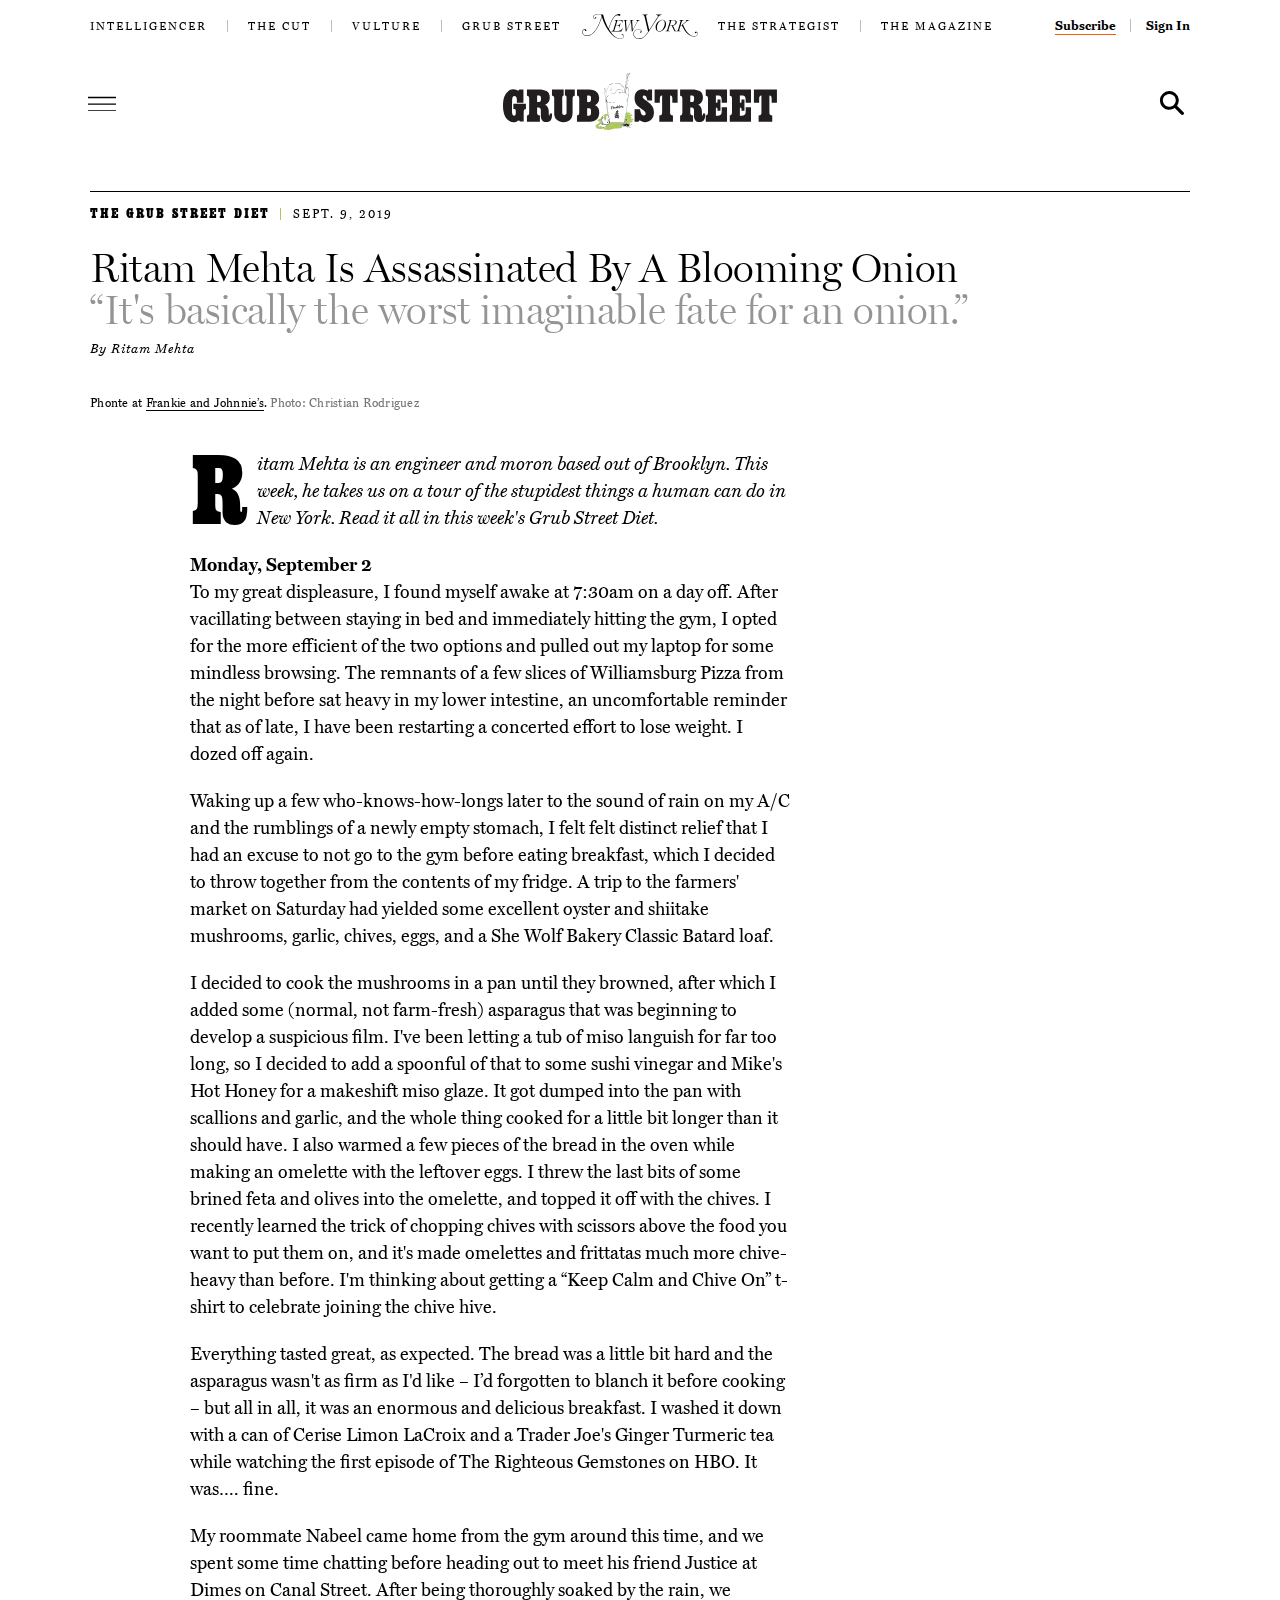
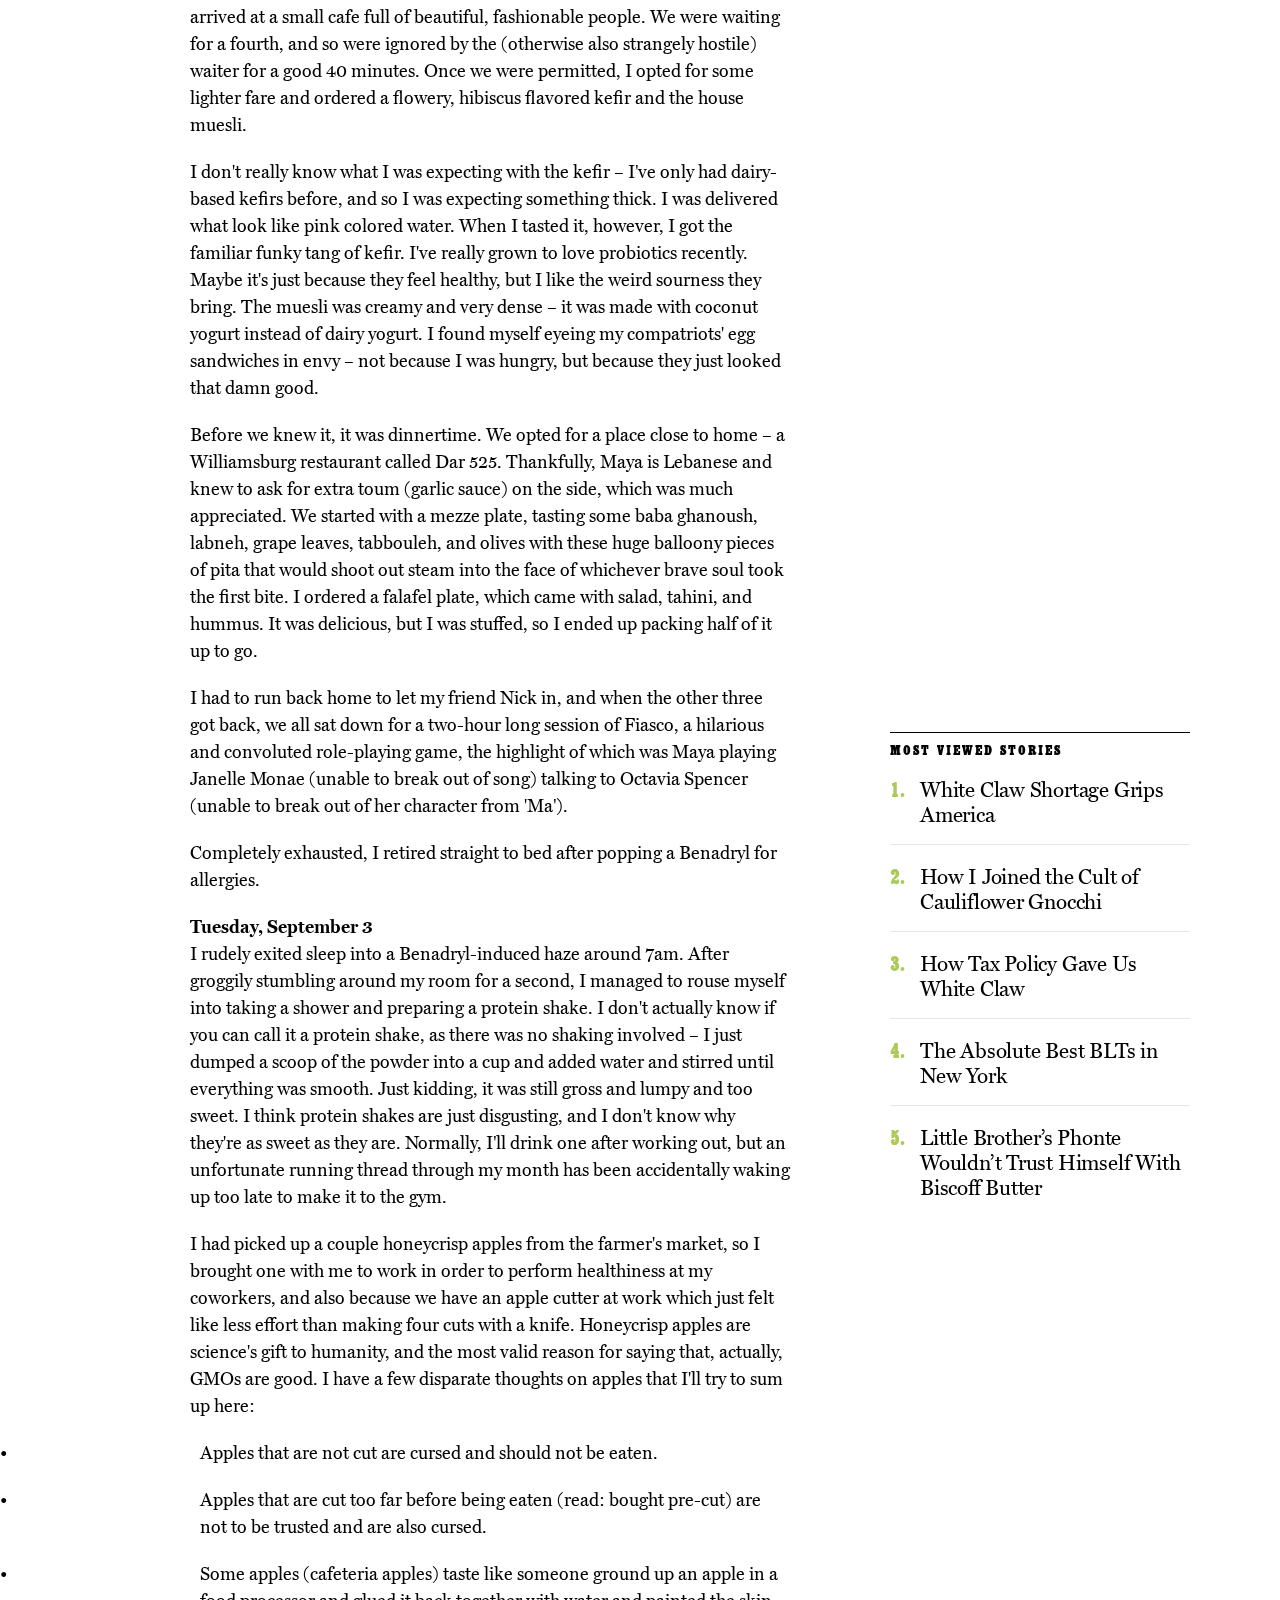
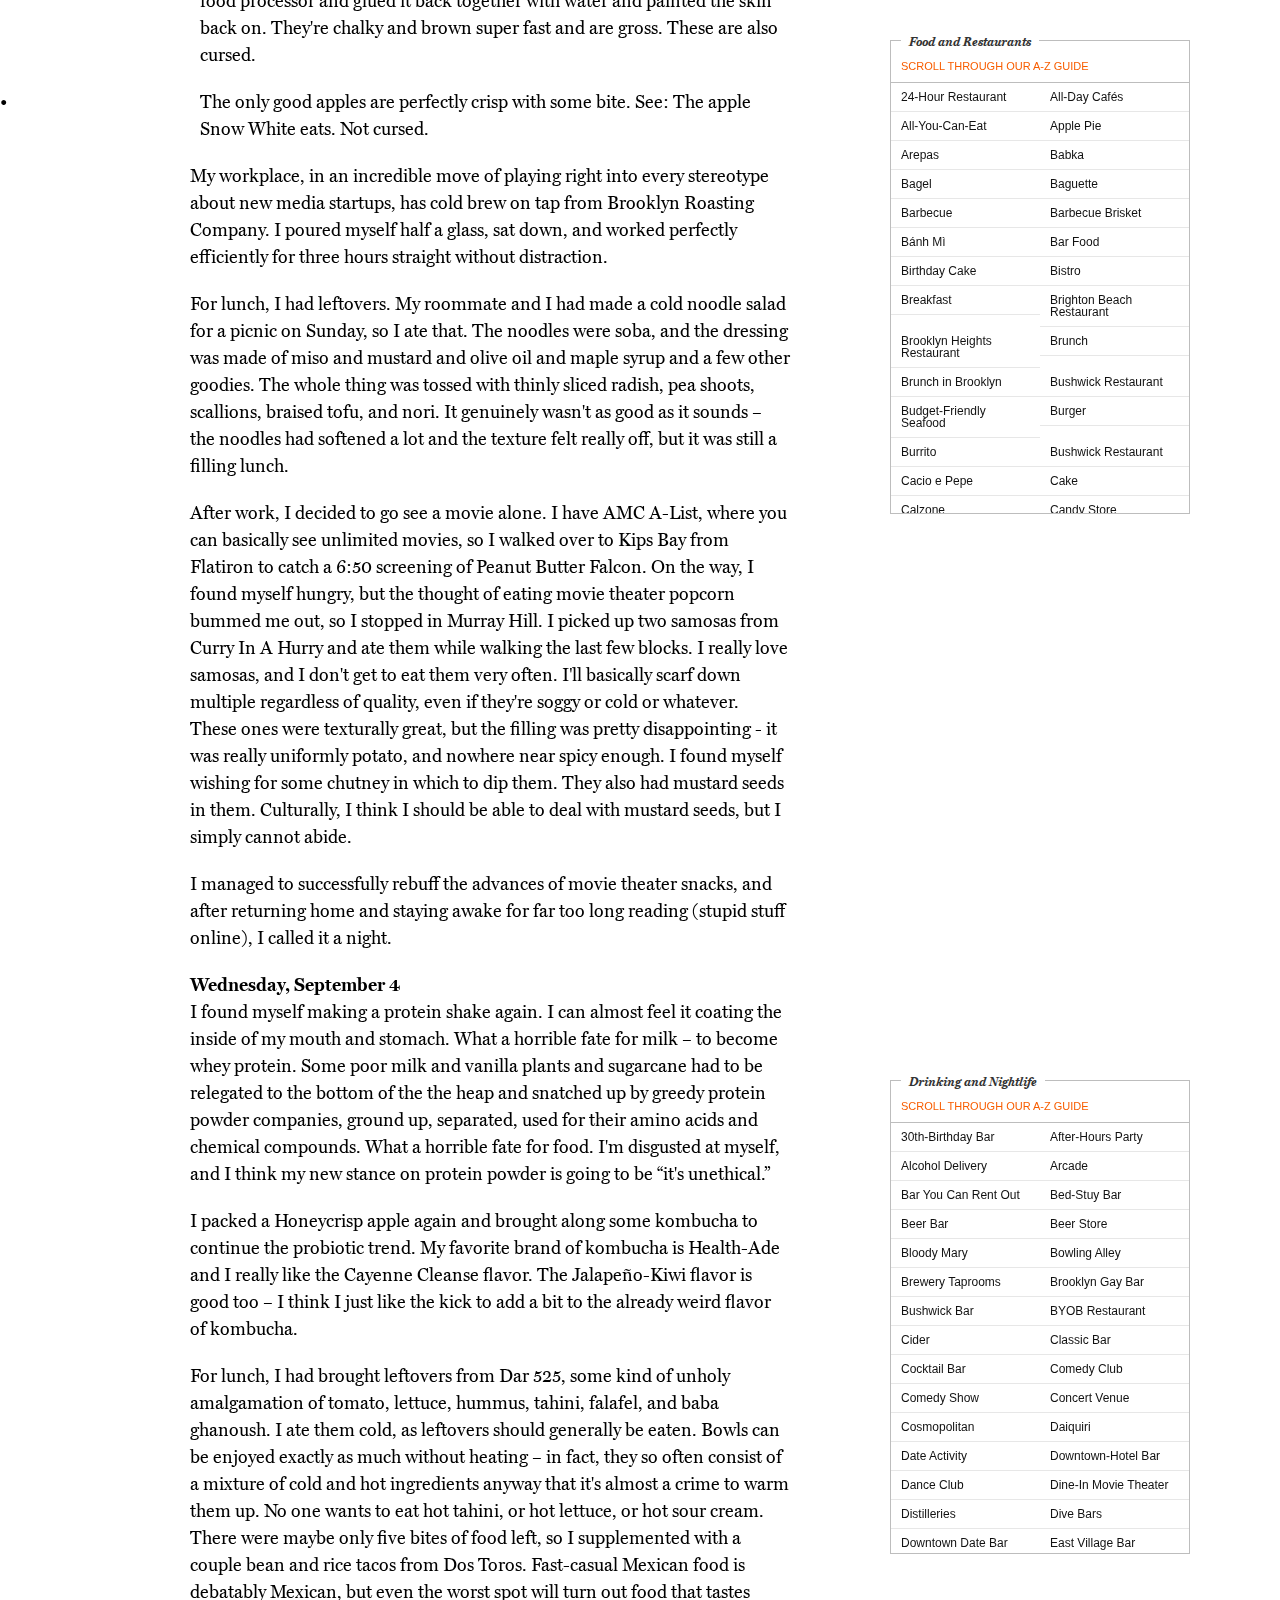
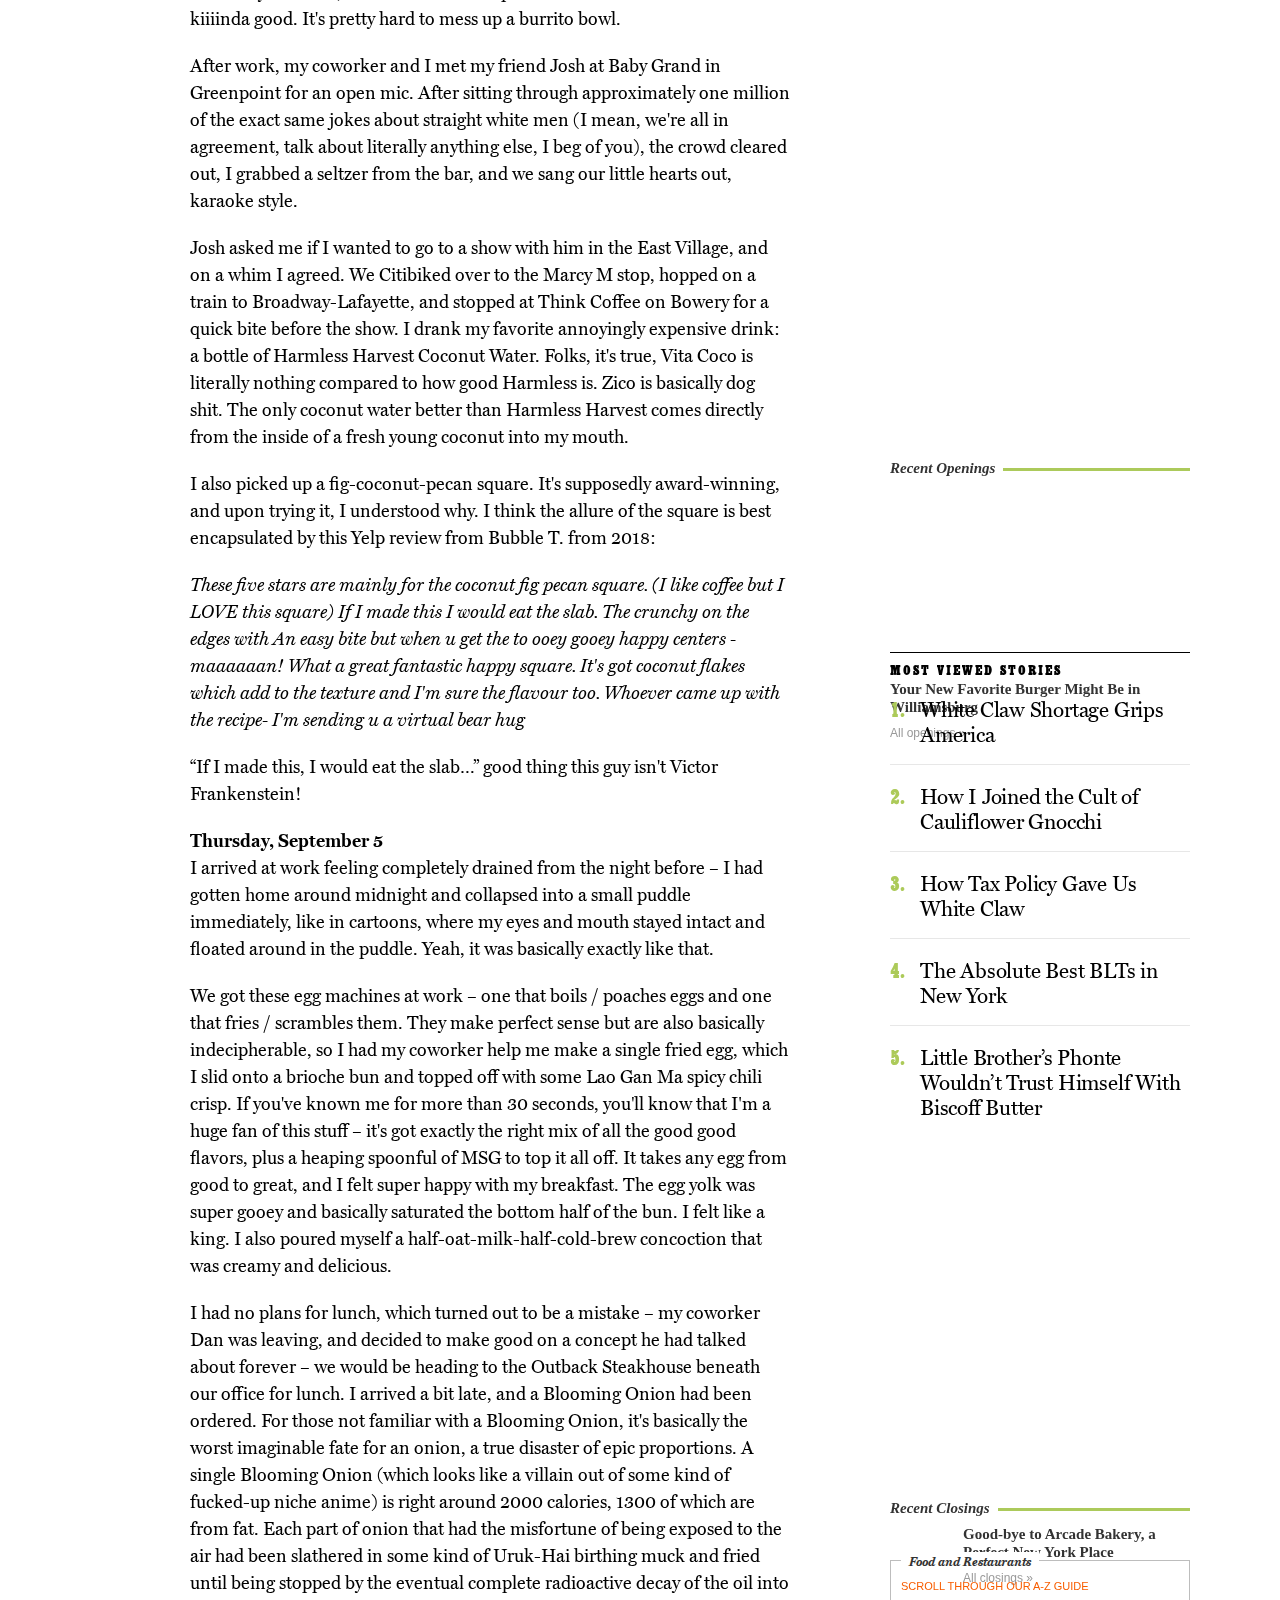
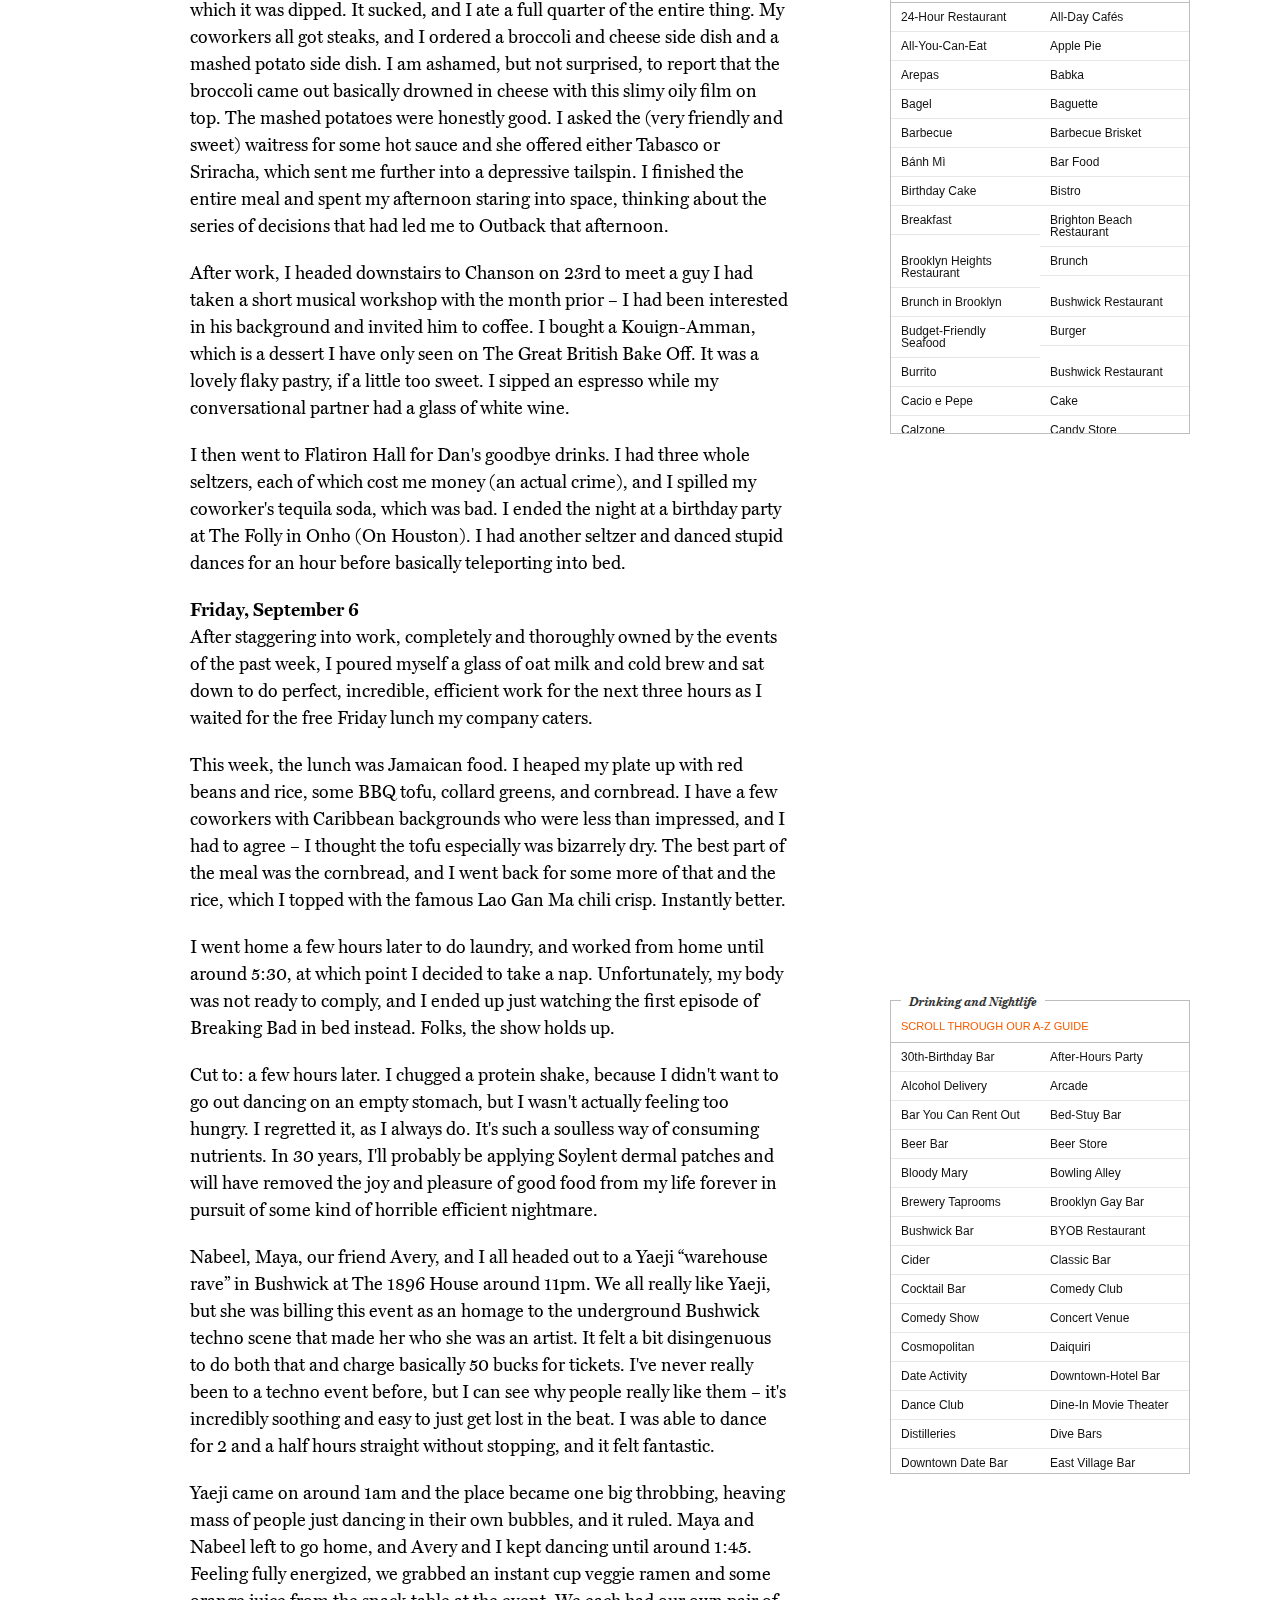
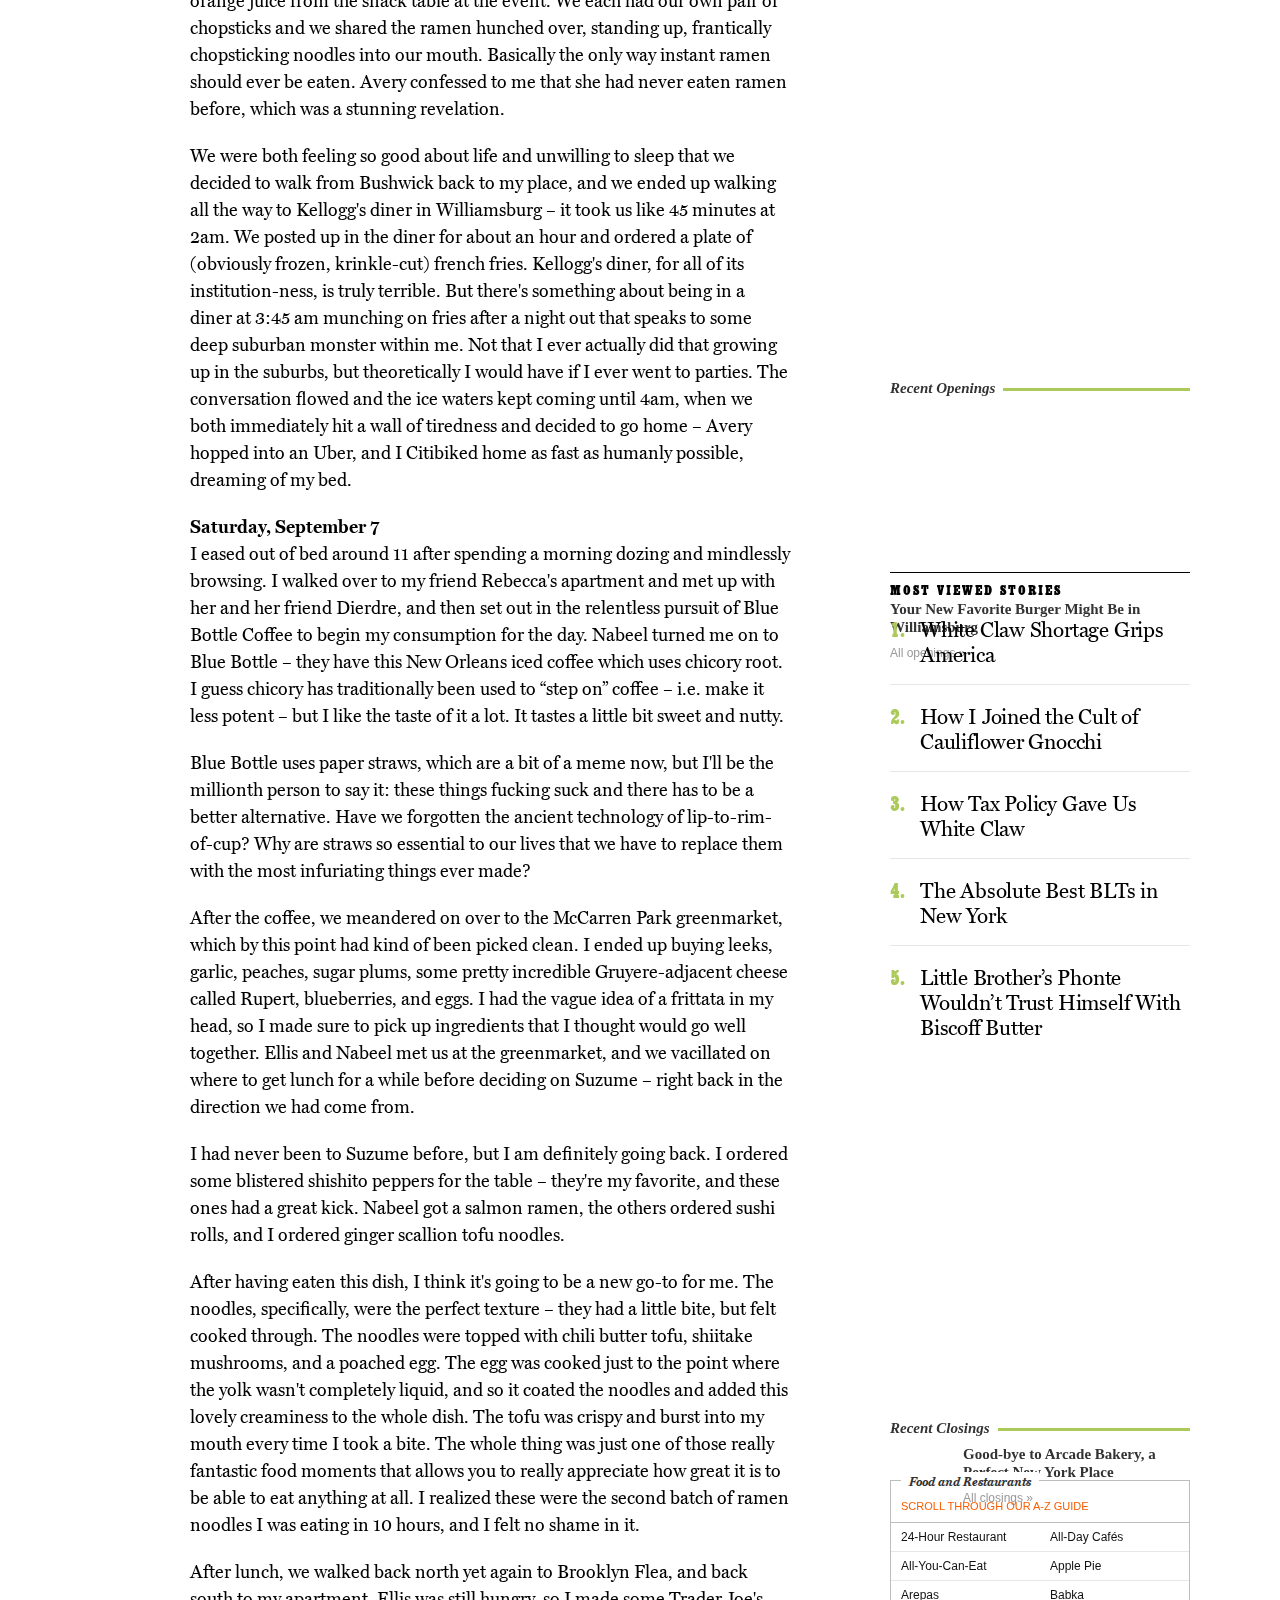
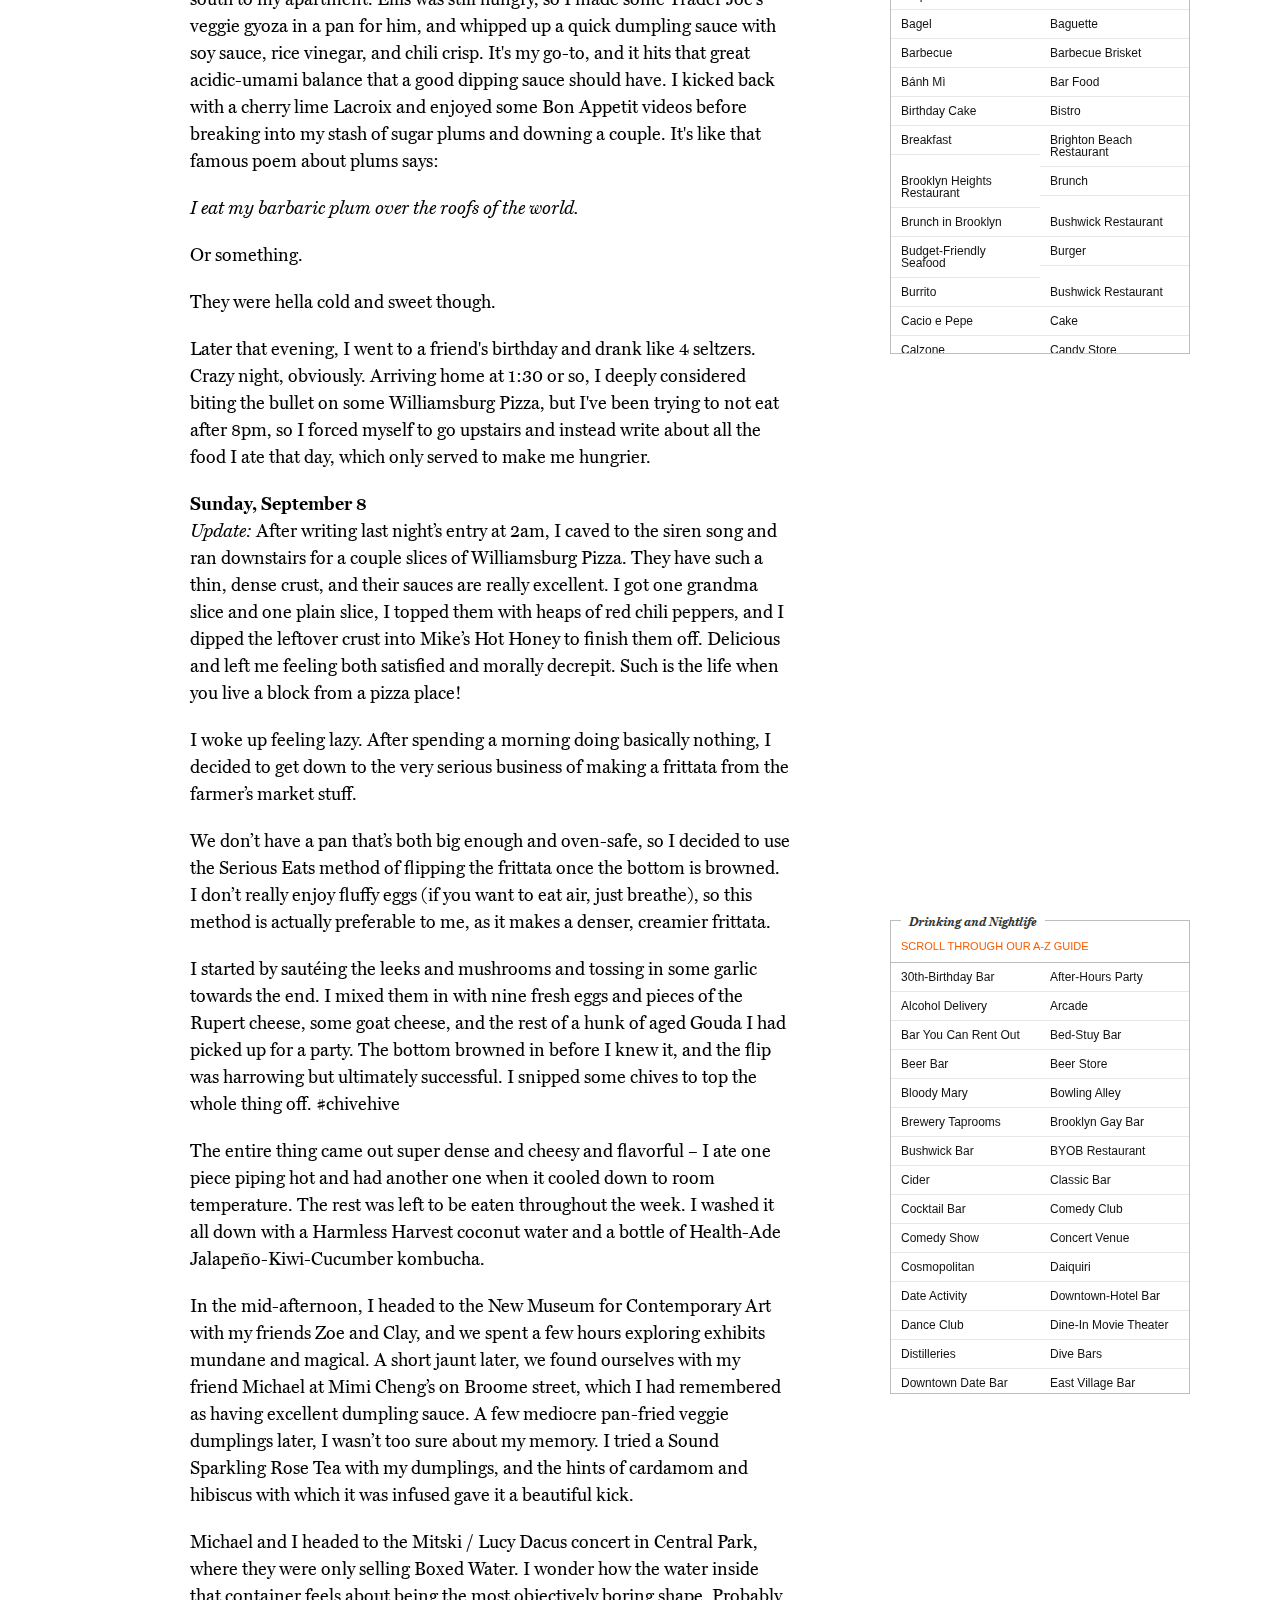
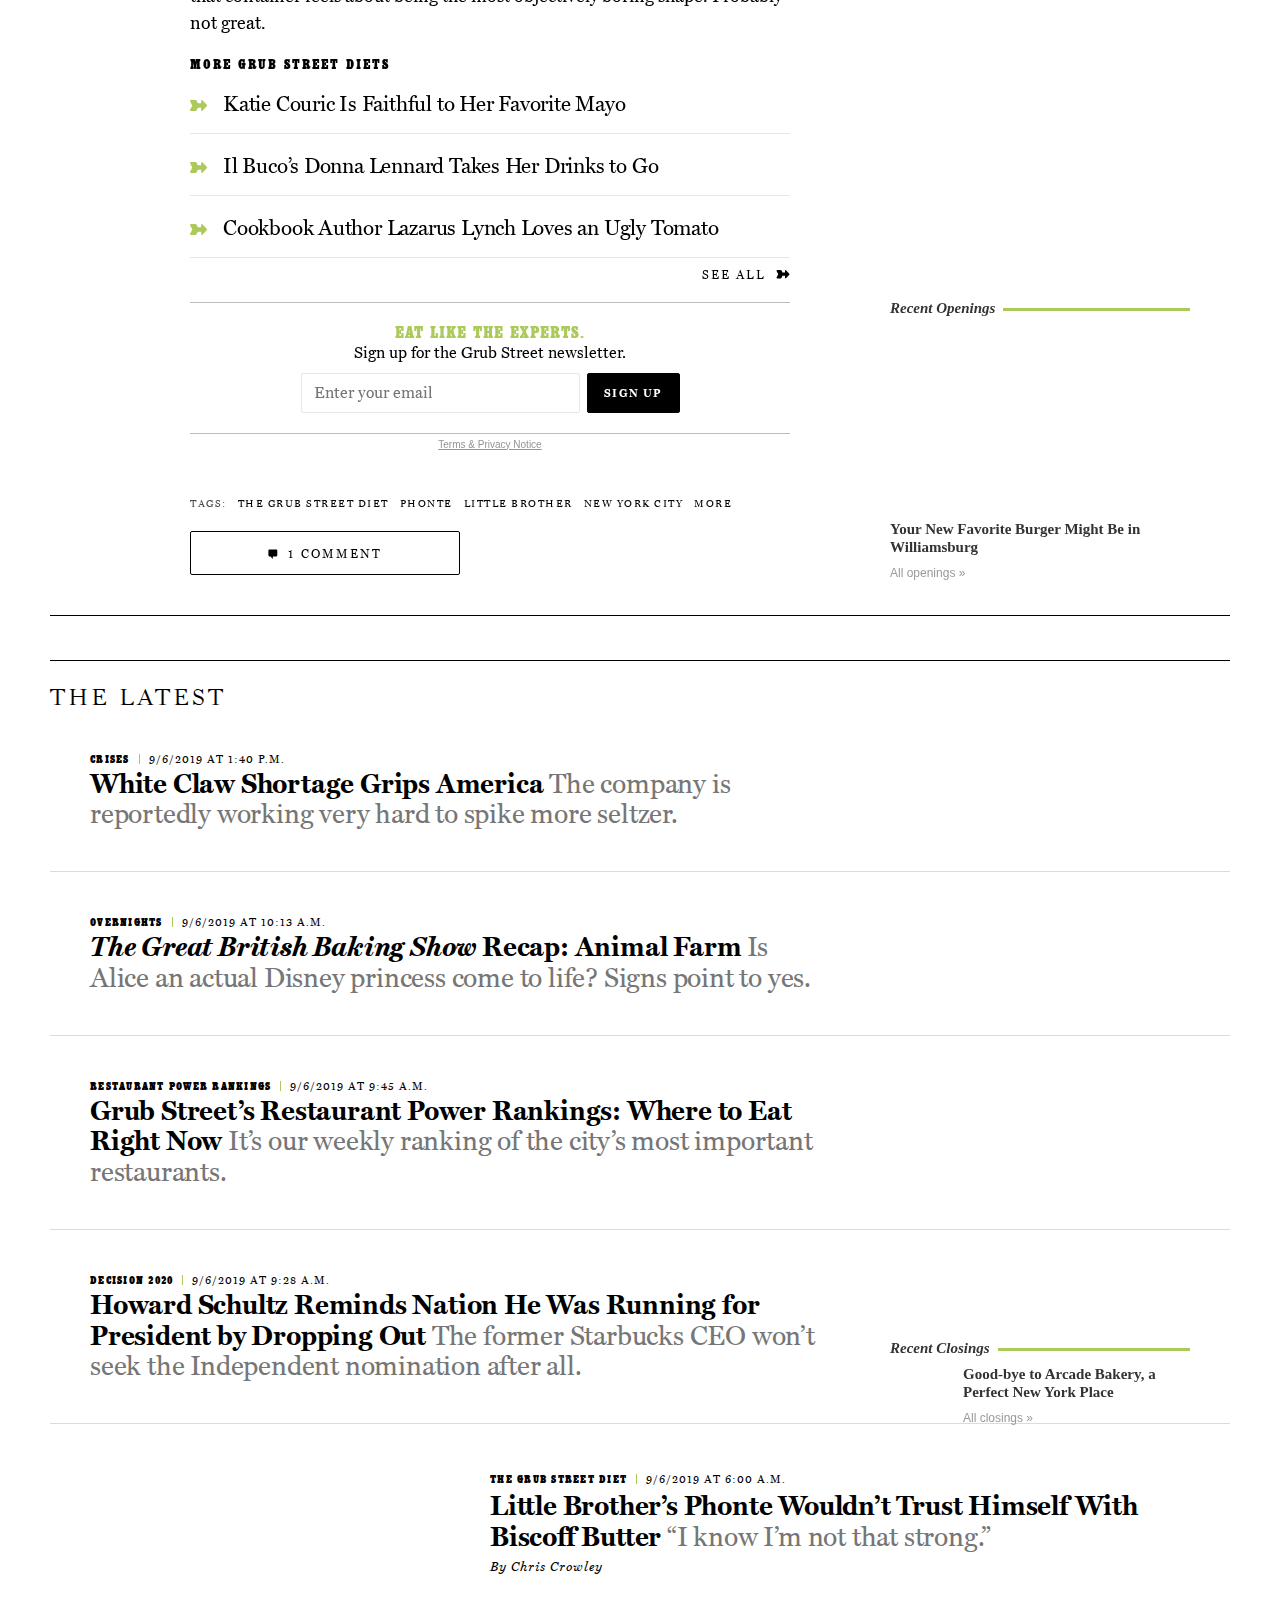
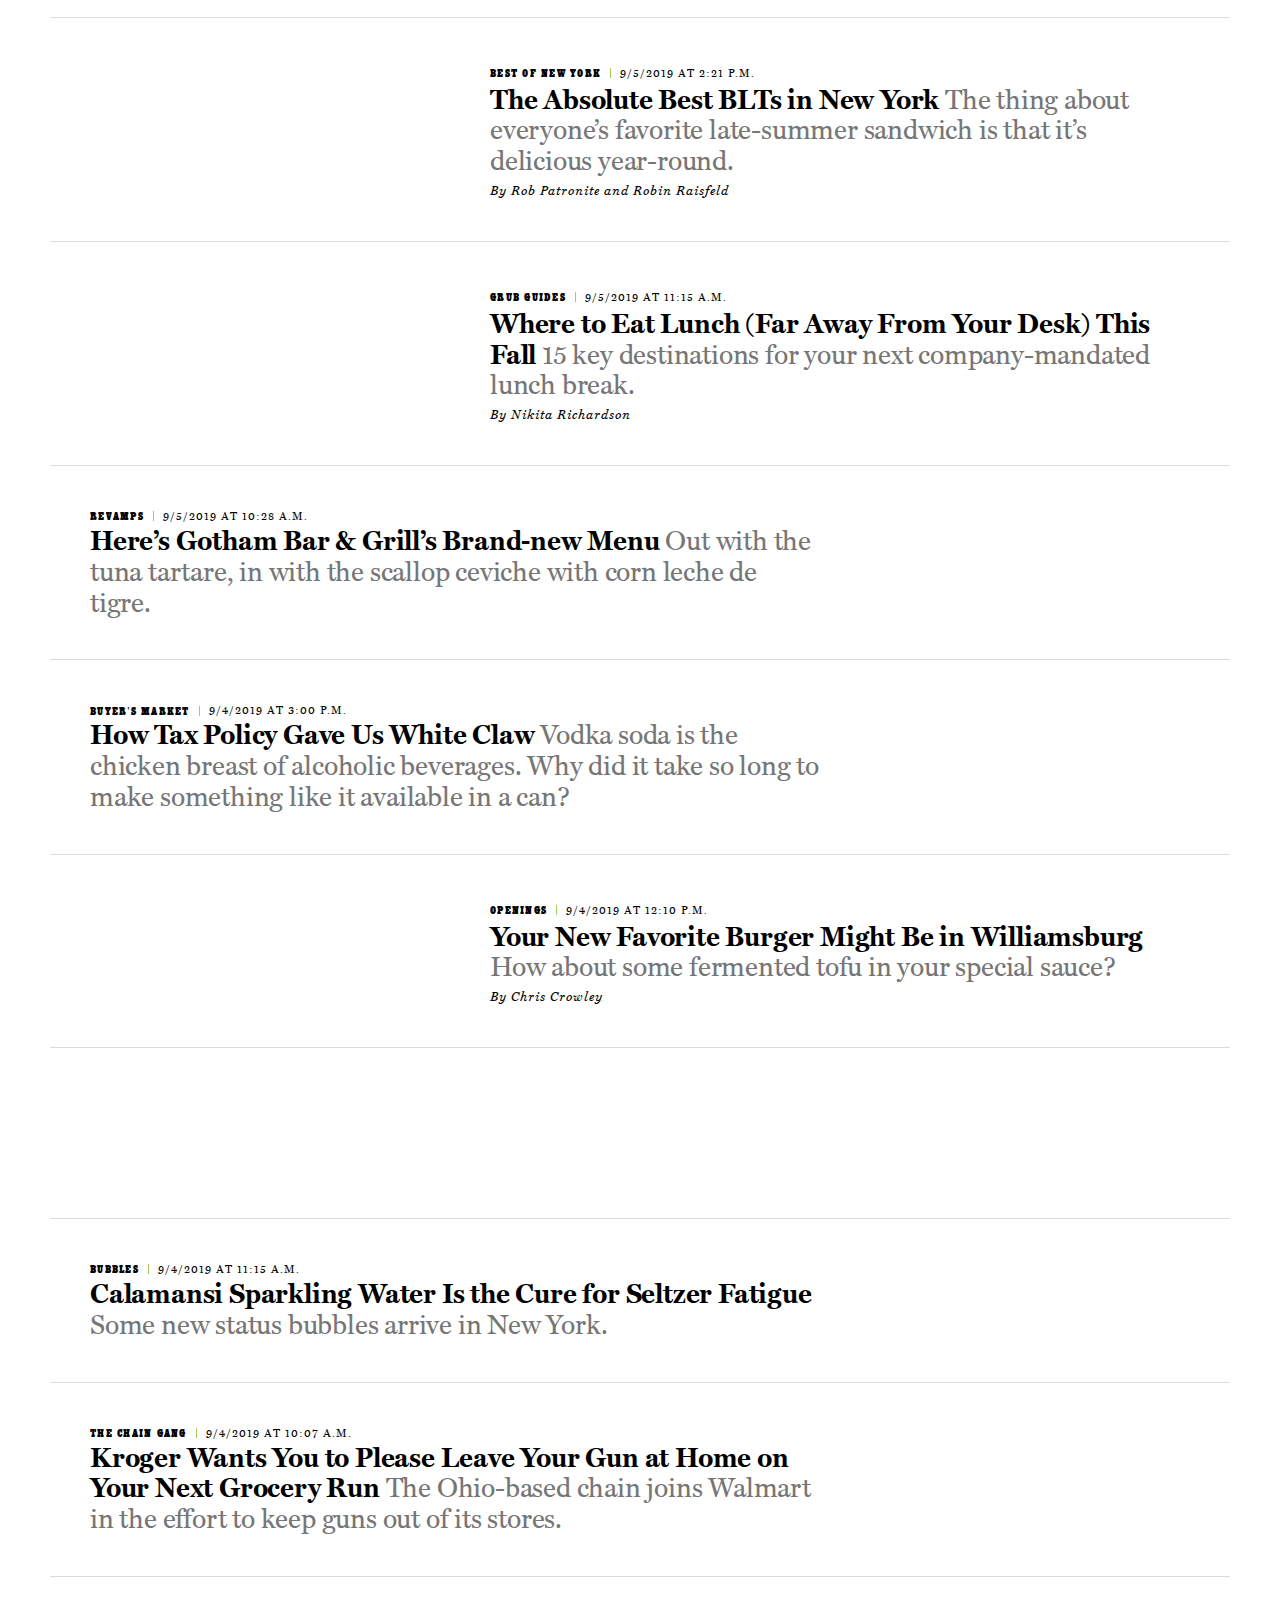
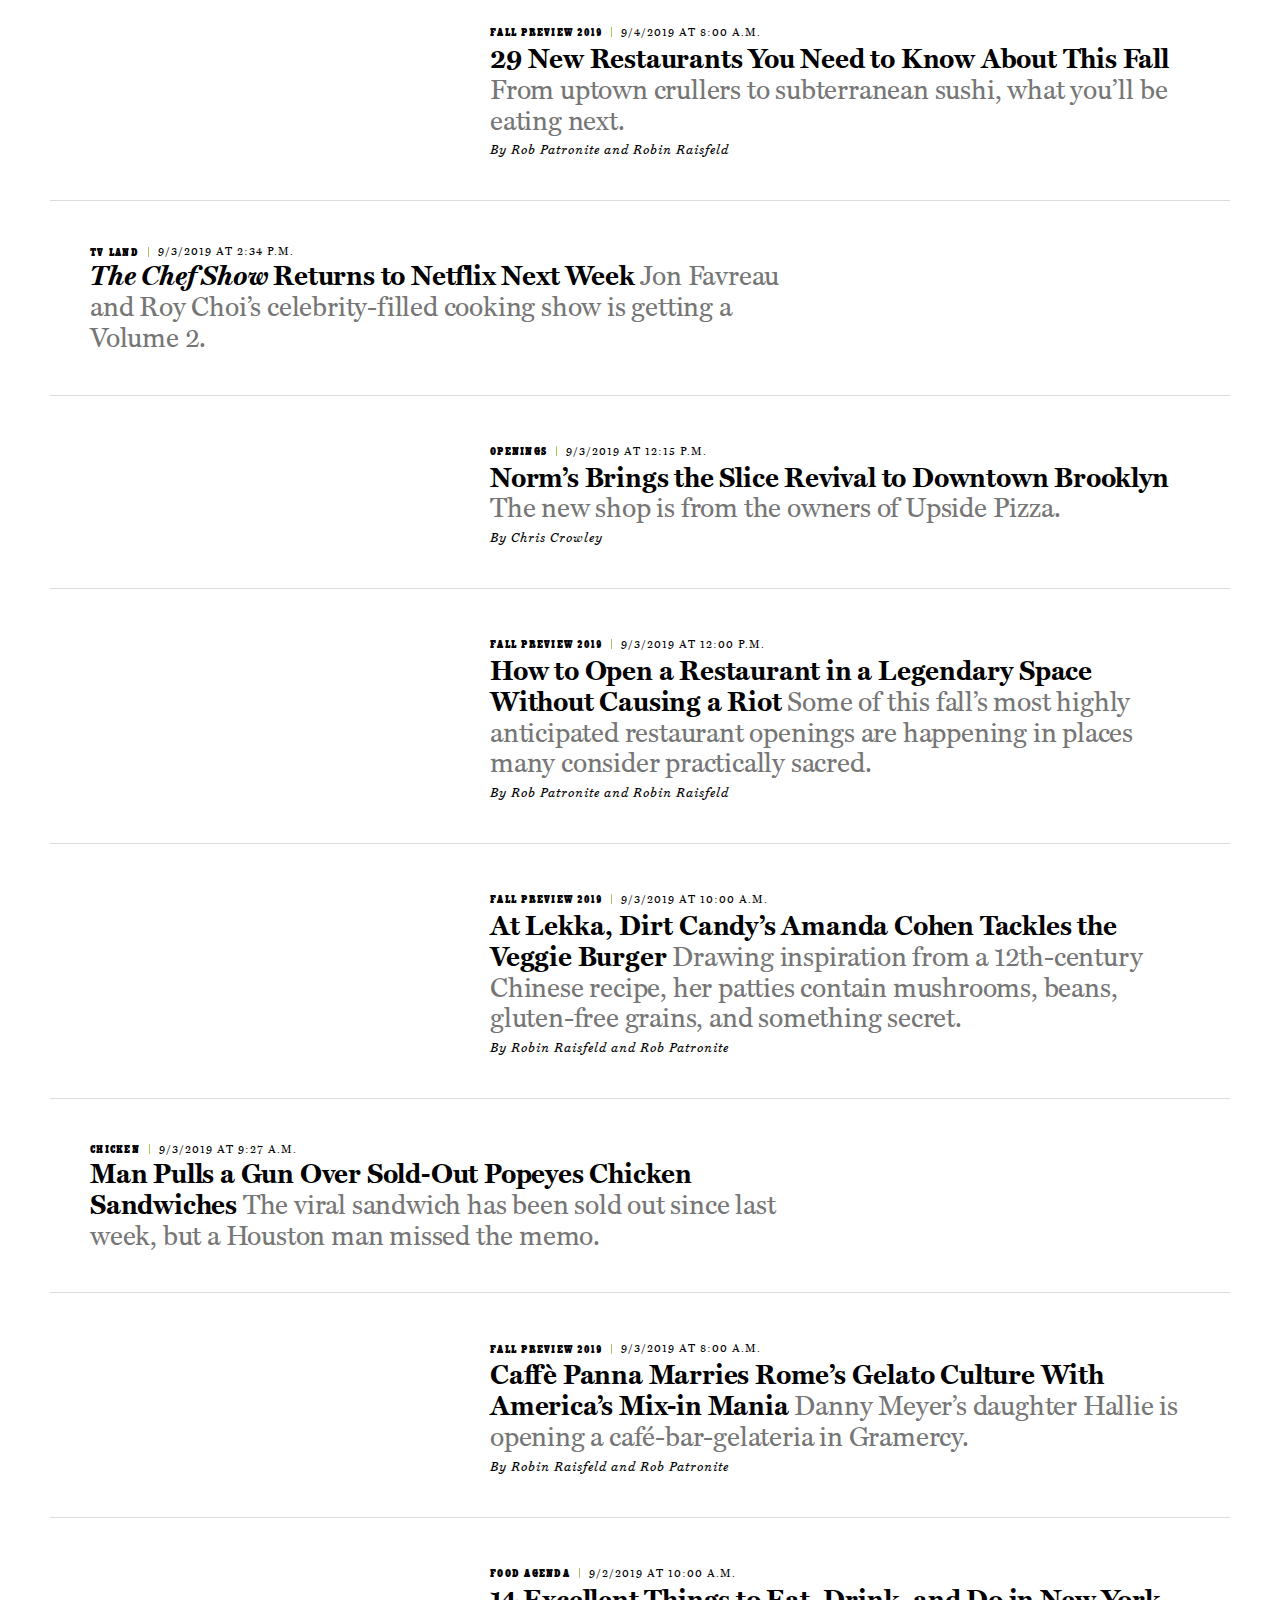
==== grub_street_ritam/index.htm @ 15c8a162 "gsd" ====
<!DOCTYPE html>
<!-- saved from url=(0077)http://www.grubstreet.com/2019/09/little-brother-phonte-grub-street-diet.html -->
<html lang="en" data-uri="www.grubstreet.com/_pages/ck0706uxd007wzgy63p886c4f@published" data-layout-uri="www.grubstreet.com/_layouts/layout/instances/article@published" class=""><head><meta http-equiv="Content-Type" content="text/html; charset=UTF-8">

    <meta http-equiv="X-UA-Compatible" content="IE=edge">
    <meta name="viewport" content="width=device-width,initial-scale=1,shrink-to-fit=no">

    <!-- data-editable="head" -->
      <!-- data-uri="www.grubstreet.com/_components/gtm-page/instances/ck0706uxp007xzgy67orfz6i0@published" -->
    <script async="" src="./The Grub Street Diet of Little Brother’s Phonte_files/loader.js" id="tb_loader_script"></script><script async="" src="./The Grub Street Diet of Little Brother’s Phonte_files/apstag.js"></script><script type="text/javascript" id="www-widgetapi-script" src="./The Grub Street Diet of Little Brother’s Phonte_files/www-widgetapi.js" async=""></script><script async="" src="./The Grub Street Diet of Little Brother’s Phonte_files/gtm.js"></script><script async="" src="./The Grub Street Diet of Little Brother’s Phonte_files/2eebea67-a362-488e-843f-67cc14838ca2-web.js"></script><script>
    'use strict';
    window._nymGtmPage = window._nymGtmPage || {};
    window._nymGtmPage.pageUri = 'www.grubstreet.com/_pages/ck0706uxd007wzgy63p886c4f@published';
    window._nymGtmPage.authors = 'Chris Crowley';
    window._nymGtmPage.headline = 'Little Brother’s Phonte Wouldn’t Trust Himself With Biscoff Butter';
    window._nymGtmPage.publishDate = '2019-09-06';
    window._nymGtmPage.contentChannel = 'all';
    window._nymGtmPage.tags = 'the grub street diet, phonte, little brother, new york city, top story, music';
    window._nymGtmPage.magazineIssueDate = '';
    window._nymGtmPage.onSitePromotion = 'cross-posted, syndicated original';
    window._nymGtmPage.featureTypes = 'column';
    window._nymGtmPage.wordCount = 2024;
    window._nymGtmPage.hasProduct = false;
    window._nymGtmPage.syndicationStatus = 'original';
    window._nymGtmPage.isBranded = false;
    window._nymGtmPage.brandName = '';
    window._nymGtmPage.publishDateISO = '2019-09-06T06:00:25.246-04:00';
    </script>

      <!-- data-uri="www.grubstreet.com/_components/clay-meta-title/instances/ck0706uxq007yzgy6nv0p8qyi@published" -->
      <title>The Grub Street Diet of Ritam Mehta</title>


    <!-- data-uri="www.grubstreet.com/_components/clay-meta-url/instances/ck0706uxr007zzgy6a2xqpuwo@published" -->
    <link rel="canonical" href="http://www.grubstreet.com/2019/09/little-brother-phonte-grub-street-diet.html">
    <meta property="og:url" content="http://www.grubstreet.com/2019/09/little-brother-phonte-grub-street-diet.html">
      <meta property="article:published_time" content="2019-09-06T06:00:25.246-04:00">

      <!-- data-uri="www.grubstreet.com/_components/clay-meta-description/instances/ck0706uxr0080zgy6jsk3snhg@published" -->
    <meta name="description" content="“I know I’m not that strong.”">
    <meta name="twitter:description" content="“I know I’m not that strong.”">
    <meta property="og:description" content="“I know I’m not that strong.”">

      <!-- data-uri="www.grubstreet.com/_components/meta-image/instances/ck0706uxt0081zgy6ru1lbzon@published" -->
    <meta property="og:image" content="https://i.imgur.com/uqrBZdn.jpg">
    <meta name="twitter:card" content="summary_large_image">

      <!-- data-uri="www.grubstreet.com/_components/clay-meta-keywords/instances/ck0706uxu0082zgy6ms31utu9@published" -->
    <meta property="article:tag" content="the grub street diet, phonte, little brother, new york city, top story, music">
    <meta property="sailthru.tags" content="the grub street diet, phonte, little brother, new york city, top story, music">

      <!-- data-uri="www.grubstreet.com/_components/meta-authors/instances/ck0706uxw0083zgy68c35w3cm@published" -->
    <meta name="author" content="Chris Crowley">



      <!-- data-uri="www.grubstreet.com/_components/amp-relay/instances/ck0706uxy0084zgy605zg2x2w@published" -->
        <link rel="amphtml" href="http://www.grubstreet.com/amp/2019/09/little-brother-phonte-grub-street-diet.html">

      <!-- data-uri="www.grubstreet.com/_components/memo-pixel/instances/ck0706uxz0085zgy6cwtb4hz8@published" -->
    <script>
        __memo_config = {
            pid: '5c76b6be8305fc75e7ee8ca5',
            url: 'http://www.grubstreet.com/2019/09/little-brother-phonte-grub-street-diet.html', // must always be the same once set
            channels: ['All'], // content from article channel
            ignore_errors: false
        };
    </script>

    <!-- data-editable-end -->
    <!-- data-editable="headLayout" -->
      <!-- data-uri="www.grubstreet.com/_components/gtm-layout/instances/grubstreet-article@published" -->

    <script>
    'use strict';
    window._nymGtmPage = window._nymGtmPage || {};
    window._nymGtmPage.vertical = 'Grub Street';
    window._nymGtmPage.pageType = 'Article';
    </script>

      <!-- data-uri="www.grubstreet.com/_components/clay-meta-site/instances/grubstreet-article@published" -->
    <meta name="twitter:site" content="@grubstreet">
    <meta property="article:publisher" content="https://www.facebook.com/grubstreet">
    <meta property="fb:app_id" content="206283005644">
    <meta property="og:site_name" content="Grub Street">
    <meta property="og:type" content="article">
    <meta name="type" content="Article">
    <meta name="vertical" content="Grub Street">

      <!-- data-uri="www.grubstreet.com/_components/meta-icons/instances/grubstreet@published" -->

    <meta name="apple-mobile-web-app-title" content="Grub Street">
    <link rel="apple-touch-icon-precomposed" sizes="76x76" href="https://assets.nymag.com/media/sites/grubstreet/icon.76x76.png">
    <link rel="apple-touch-icon-precomposed" sizes="120x120" href="https://assets.nymag.com/media/sites/grubstreet/icon.120x120.png">
    <link rel="apple-touch-icon-precomposed" sizes="152x152" href="https://assets.nymag.com/media/sites/grubstreet/icon.152x152.png">
    <link rel="apple-touch-icon-precomposed" sizes="180x180" href="https://assets.nymag.com/media/sites/grubstreet/icon.180x180.png">

    <link rel="mask-icon" sizes="any" href="https://assets.nymag.com/media/sites/grubstreet/mask.svg" color="#ff5656">

    <link rel="icon" sizes="196x196" href="https://assets.nymag.com/media/sites/grubstreet/icon.196x196.png">

    <meta name="application-name" content="Grub Street">
    <meta name="msapplication-TileColor" content="#ff5656">
    <meta name="msapplication-TileImage" content="https://assets.nymag.com/media/sites/grubstreet/icon.144x144.png">

    <link rel="icon" type="image/svg+xml" href="https://assets.nymag.com/media/sites/grubstreet/icon.svg">

    <link rel="shortcut icon" type="image/x-icon" href="https://assets.nymag.com/media/sites/grubstreet/favicon.ico">

    <!-- data-uri="www.grubstreet.com/_components/head-gtm/instances/general@published" -->

    <script class="head-gtm" data-gtm="">
    'use strict';

    !function(n,e,o,r,i){if(!e){e=e||{},window.permutive=e,e.q=[],e.config=i||{},e.config.projectId=o,e.config.apiKey=r,e.config.environment=e.config.environment||"production";for(var t=["addon","identify","track","trigger","query","segment","segments","ready","on","once","user","consent"],c=0;c<t.length;c++){var f=t[c];e[f]=function(n){return function(){var o=Array.prototype.slice.call(arguments,0);e.q.push({functionName:n,arguments:o})}}(f)}}}(document,window.permutive,"2eebea67-a362-488e-843f-67cc14838ca2","ede42291-558a-48e0-9e69-0b605798301c",{});
    window.googletag=window.googletag||{},window.googletag.cmd=window.googletag.cmd||[],window.googletag.cmd.push(function(){if(0===window.googletag.pubads().getTargeting("permutive").length){var g=window.localStorage.getItem("_pdfps");window.googletag.pubads().setTargeting("permutive",g?JSON.parse(g):[])}});
    var d=document,s='script',f=d.getElementsByTagName(s)[0],j=d.createElement(s);j.async=true;
    j.src='https://cdn.permutive.com/2eebea67-a362-488e-843f-67cc14838ca2-web.js';f.parentNode.insertBefore(j,f);

    (function(a,s,y,n,c,h,i,d,e){s.className+=' '+y;h.start=1*new Date;
    h.end=i=function(){s.className=s.className.replace(RegExp(' ?'+y),'')};
    (a[n]=a[n]||[]).hide=h;setTimeout(function(){i();h.end=null},c);h.timeout=c;
    })(window,document.documentElement,'async-hide','dataLayer',4000,
    {'GTM-NL7LR9Z':true});

    (function(){
      !function(e,t,i){"use strict";"function"==typeof define&&define.amd?define(i):"undefined"!=typeof module&&module.exports?module.exports=i():t.exports?t.exports=i():t[e]=i()}("Fingerprint2",this,function(){"use strict";var e=function(t){if(!(this instanceof e))return new e(t);var i={swfContainerId:"fingerprintjs2",swfPath:"flash/compiled/FontList.swf",detectScreenOrientation:!0,sortPluginsFor:[/palemoon/i],userDefinedFonts:[]};this.options=this.extend(t,i),this.nativeForEach=Array.prototype.forEach,this.nativeMap=Array.prototype.map};return e.prototype={extend:function(e,t){if(null==e)return t;for(var i in e)null!=e[i]&&t[i]!==e[i]&&(t[i]=e[i]);return t},get:function(e){var t=[];t=this.userAgentKey(t),t=this.languageKey(t),t=this.colorDepthKey(t),t=this.pixelRatioKey(t),t=this.hardwareConcurrencyKey(t),t=this.screenResolutionKey(t),t=this.availableScreenResolutionKey(t),t=this.timezoneOffsetKey(t),t=this.sessionStorageKey(t),t=this.localStorageKey(t),t=this.indexedDbKey(t),t=this.addBehaviorKey(t),t=this.openDatabaseKey(t),t=this.cpuClassKey(t),t=this.platformKey(t),t=this.doNotTrackKey(t),t=this.pluginsKey(t),t=this.canvasKey(t),t=this.webglKey(t),t=this.adBlockKey(t),t=this.hasLiedLanguagesKey(t),t=this.hasLiedResolutionKey(t),t=this.hasLiedOsKey(t),t=this.hasLiedBrowserKey(t),t=this.touchSupportKey(t),t=this.customEntropyFunction(t);var i=this;this.fontsKey(t,function(t){var a=[];i.each(t,function(e){var t=e.value;"undefined"!=typeof e.value.join&&(t=e.value.join(";")),a.push(t)});var r=i.x64hash128(a.join("~~~"),31);return e(r,t)})},customEntropyFunction:function(e){return"function"==typeof this.options.customFunction&&e.push({key:"custom",value:this.options.customFunction()}),e},userAgentKey:function(e){return this.options.excludeUserAgent||e.push({key:"user_agent",value:this.getUserAgent()}),e},getUserAgent:function(){return navigator.userAgent},languageKey:function(e){return this.options.excludeLanguage||e.push({key:"language",value:navigator.language||navigator.userLanguage||navigator.browserLanguage||navigator.systemLanguage||""}),e},colorDepthKey:function(e){return this.options.excludeColorDepth||e.push({key:"color_depth",value:screen.colorDepth||-1}),e},pixelRatioKey:function(e){return this.options.excludePixelRatio||e.push({key:"pixel_ratio",value:this.getPixelRatio()}),e},getPixelRatio:function(){return window.devicePixelRatio||""},screenResolutionKey:function(e){return this.options.excludeScreenResolution?e:this.getScreenResolution(e)},getScreenResolution:function(e){var t;return t=this.options.detectScreenOrientation&&screen.height>screen.width?[screen.height,screen.width]:[screen.width,screen.height],"undefined"!=typeof t&&e.push({key:"resolution",value:t}),e},availableScreenResolutionKey:function(e){return this.options.excludeAvailableScreenResolution?e:this.getAvailableScreenResolution(e)},getAvailableScreenResolution:function(e){var t;return screen.availWidth&&screen.availHeight&&(t=this.options.detectScreenOrientation?screen.availHeight>screen.availWidth?[screen.availHeight,screen.availWidth]:[screen.availWidth,screen.availHeight]:[screen.availHeight,screen.availWidth]),"undefined"!=typeof t&&e.push({key:"available_resolution",value:t}),e},timezoneOffsetKey:function(e){return this.options.excludeTimezoneOffset||e.push({key:"timezone_offset",value:(new Date).getTimezoneOffset()}),e},sessionStorageKey:function(e){return!this.options.excludeSessionStorage&&this.hasSessionStorage()&&e.push({key:"session_storage",value:1}),e},localStorageKey:function(e){return!this.options.excludeSessionStorage&&this.hasLocalStorage()&&e.push({key:"local_storage",value:1}),e},indexedDbKey:function(e){return!this.options.excludeIndexedDB&&this.hasIndexedDB()&&e.push({key:"indexed_db",value:1}),e},addBehaviorKey:function(e){return document.body&&!this.options.excludeAddBehavior&&document.body.addBehavior&&e.push({key:"add_behavior",value:1}),e},openDatabaseKey:function(e){return!this.options.excludeOpenDatabase&&window.openDatabase&&e.push({key:"open_database",value:1}),e},cpuClassKey:function(e){return this.options.excludeCpuClass||e.push({key:"cpu_class",value:this.getNavigatorCpuClass()}),e},platformKey:function(e){return this.options.excludePlatform||e.push({key:"navigator_platform",value:this.getNavigatorPlatform()}),e},doNotTrackKey:function(e){return this.options.excludeDoNotTrack||e.push({key:"do_not_track",value:this.getDoNotTrack()}),e},canvasKey:function(e){return!this.options.excludeCanvas&&this.isCanvasSupported()&&e.push({key:"canvas",value:this.getCanvasFp()}),e},webglKey:function(e){return this.options.excludeWebGL?e:this.isWebGlSupported()?(e.push({key:"webgl",value:this.getWebglFp()}),e):e},adBlockKey:function(e){return this.options.excludeAdBlock||e.push({key:"adblock",value:this.getAdBlock()}),e},hasLiedLanguagesKey:function(e){return this.options.excludeHasLiedLanguages||e.push({key:"has_lied_languages",value:this.getHasLiedLanguages()}),e},hasLiedResolutionKey:function(e){return this.options.excludeHasLiedResolution||e.push({key:"has_lied_resolution",value:this.getHasLiedResolution()}),e},hasLiedOsKey:function(e){return this.options.excludeHasLiedOs||e.push({key:"has_lied_os",value:this.getHasLiedOs()}),e},hasLiedBrowserKey:function(e){return this.options.excludeHasLiedBrowser||e.push({key:"has_lied_browser",value:this.getHasLiedBrowser()}),e},fontsKey:function(e,t){return this.options.excludeJsFonts?this.flashFontsKey(e,t):this.jsFontsKey(e,t)},flashFontsKey:function(e,t){return this.options.excludeFlashFonts?t(e):this.hasSwfObjectLoaded()&&this.hasMinFlashInstalled()?"undefined"==typeof this.options.swfPath?t(e):void this.loadSwfAndDetectFonts(function(i){e.push({key:"swf_fonts",value:i.join(";")}),t(e)}):t(e)},jsFontsKey:function(e,t){var i=this;return setTimeout(function(){var a=["monospace","sans-serif","serif"],r=["Andale Mono","Arial","Arial Black","Arial Hebrew","Arial MT","Arial Narrow","Arial Rounded MT Bold","Arial Unicode MS","Bitstream Vera Sans Mono","Book Antiqua","Bookman Old Style","Calibri","Cambria","Cambria Math","Century","Century Gothic","Century Schoolbook","Comic Sans","Comic Sans MS","Consolas","Courier","Courier New","Garamond","Geneva","Georgia","Helvetica","Helvetica Neue","Impact","Lucida Bright","Lucida Calligraphy","Lucida Console","Lucida Fax","LUCIDA GRANDE","Lucida Handwriting","Lucida Sans","Lucida Sans Typewriter","Lucida Sans Unicode","Microsoft Sans Serif","Monaco","Monotype Corsiva","MS Gothic","MS Outlook","MS PGothic","MS Reference Sans Serif","MS Sans Serif","MS Serif","MYRIAD","MYRIAD PRO","Palatino","Palatino Linotype","Segoe Print","Segoe Script","Segoe UI","Segoe UI Light","Segoe UI Semibold","Segoe UI Symbol","Tahoma","Times","Times New Roman","Times New Roman PS","Trebuchet MS","Verdana","Wingdings","Wingdings 2","Wingdings 3"],n=["Abadi MT Condensed Light","Academy Engraved LET","ADOBE CASLON PRO","Adobe Garamond","ADOBE GARAMOND PRO","Agency FB","Aharoni","Albertus Extra Bold","Albertus Medium","Algerian","Amazone BT","American Typewriter","American Typewriter Condensed","AmerType Md BT","Andalus","Angsana New","AngsanaUPC","Antique Olive","Aparajita","Apple Chancery","Apple Color Emoji","Apple SD Gothic Neo","Arabic Typesetting","ARCHER","ARNO PRO","Arrus BT","Aurora Cn BT","AvantGarde Bk BT","AvantGarde Md BT","AVENIR","Ayuthaya","Bandy","Bangla Sangam MN","Bank Gothic","BankGothic Md BT","Baskerville","Baskerville Old Face","Batang","BatangChe","Bauer Bodoni","Bauhaus 93","Bazooka","Bell MT","Bembo","Benguiat Bk BT","Berlin Sans FB","Berlin Sans FB Demi","Bernard MT Condensed","BernhardFashion BT","BernhardMod BT","Big Caslon","BinnerD","Blackadder ITC","BlairMdITC TT","Bodoni 72","Bodoni 72 Oldstyle","Bodoni 72 Smallcaps","Bodoni MT","Bodoni MT Black","Bodoni MT Condensed","Bodoni MT Poster Compressed","Bookshelf Symbol 7","Boulder","Bradley Hand","Bradley Hand ITC","Bremen Bd BT","Britannic Bold","Broadway","Browallia New","BrowalliaUPC","Brush Script MT","Californian FB","Calisto MT","Calligrapher","Candara","CaslonOpnface BT","Castellar","Centaur","Cezanne","CG Omega","CG Times","Chalkboard","Chalkboard SE","Chalkduster","Charlesworth","Charter Bd BT","Charter BT","Chaucer","ChelthmITC Bk BT","Chiller","Clarendon","Clarendon Condensed","CloisterBlack BT","Cochin","Colonna MT","Constantia","Cooper Black","Copperplate","Copperplate Gothic","Copperplate Gothic Bold","Copperplate Gothic Light","CopperplGoth Bd BT","Corbel","Cordia New","CordiaUPC","Cornerstone","Coronet","Cuckoo","Curlz MT","DaunPenh","Dauphin","David","DB LCD Temp","DELICIOUS","Denmark","DFKai-SB","Didot","DilleniaUPC","DIN","DokChampa","Dotum","DotumChe","Ebrima","Edwardian Script ITC","Elephant","English 111 Vivace BT","Engravers MT","EngraversGothic BT","Eras Bold ITC","Eras Demi ITC","Eras Light ITC","Eras Medium ITC","EucrosiaUPC","Euphemia","Euphemia UCAS","EUROSTILE","Exotc350 Bd BT","FangSong","Felix Titling","Fixedsys","FONTIN","Footlight MT Light","Forte","FrankRuehl","Fransiscan","Freefrm721 Blk BT","FreesiaUPC","Freestyle Script","French Script MT","FrnkGothITC Bk BT","Fruitger","FRUTIGER","Futura","Futura Bk BT","Futura Lt BT","Futura Md BT","Futura ZBlk BT","FuturaBlack BT","Gabriola","Galliard BT","Gautami","Geeza Pro","Geometr231 BT","Geometr231 Hv BT","Geometr231 Lt BT","GeoSlab 703 Lt BT","GeoSlab 703 XBd BT","Gigi","Gill Sans","Gill Sans MT","Gill Sans MT Condensed","Gill Sans MT Ext Condensed Bold","Gill Sans Ultra Bold","Gill Sans Ultra Bold Condensed","Gisha","Gloucester MT Extra Condensed","GOTHAM","GOTHAM BOLD","Goudy Old Style","Goudy Stout","GoudyHandtooled BT","GoudyOLSt BT","Gujarati Sangam MN","Gulim","GulimChe","Gungsuh","GungsuhChe","Gurmukhi MN","Haettenschweiler","Harlow Solid Italic","Harrington","Heather","Heiti SC","Heiti TC","HELV","Herald","High Tower Text","Hiragino Kaku Gothic ProN","Hiragino Mincho ProN","Hoefler Text","Humanst 521 Cn BT","Humanst521 BT","Humanst521 Lt BT","Imprint MT Shadow","Incised901 Bd BT","Incised901 BT","Incised901 Lt BT","INCONSOLATA","Informal Roman","Informal011 BT","INTERSTATE","IrisUPC","Iskoola Pota","JasmineUPC","Jazz LET","Jenson","Jester","Jokerman","Juice ITC","Kabel Bk BT","Kabel Ult BT","Kailasa","KaiTi","Kalinga","Kannada Sangam MN","Kartika","Kaufmann Bd BT","Kaufmann BT","Khmer UI","KodchiangUPC","Kokila","Korinna BT","Kristen ITC","Krungthep","Kunstler Script","Lao UI","Latha","Leelawadee","Letter Gothic","Levenim MT","LilyUPC","Lithograph","Lithograph Light","Long Island","Lydian BT","Magneto","Maiandra GD","Malayalam Sangam MN","Malgun Gothic","Mangal","Marigold","Marion","Marker Felt","Market","Marlett","Matisse ITC","Matura MT Script Capitals","Meiryo","Meiryo UI","Microsoft Himalaya","Microsoft JhengHei","Microsoft New Tai Lue","Microsoft PhagsPa","Microsoft Tai Le","Microsoft Uighur","Microsoft YaHei","Microsoft Yi Baiti","MingLiU","MingLiU_HKSCS","MingLiU_HKSCS-ExtB","MingLiU-ExtB","Minion","Minion Pro","Miriam","Miriam Fixed","Mistral","Modern","Modern No. 20","Mona Lisa Solid ITC TT","Mongolian Baiti","MONO","MoolBoran","Mrs Eaves","MS LineDraw","MS Mincho","MS PMincho","MS Reference Specialty","MS UI Gothic","MT Extra","MUSEO","MV Boli","Nadeem","Narkisim","NEVIS","News Gothic","News GothicMT","NewsGoth BT","Niagara Engraved","Niagara Solid","Noteworthy","NSimSun","Nyala","OCR A Extended","Old Century","Old English Text MT","Onyx","Onyx BT","OPTIMA","Oriya Sangam MN","OSAKA","OzHandicraft BT","Palace Script MT","Papyrus","Parchment","Party LET","Pegasus","Perpetua","Perpetua Titling MT","PetitaBold","Pickwick","Plantagenet Cherokee","Playbill","PMingLiU","PMingLiU-ExtB","Poor Richard","Poster","PosterBodoni BT","PRINCETOWN LET","Pristina","PTBarnum BT","Pythagoras","Raavi","Rage Italic","Ravie","Ribbon131 Bd BT","Rockwell","Rockwell Condensed","Rockwell Extra Bold","Rod","Roman","Sakkal Majalla","Santa Fe LET","Savoye LET","Sceptre","Script","Script MT Bold","SCRIPTINA","Serifa","Serifa BT","Serifa Th BT","ShelleyVolante BT","Sherwood","Shonar Bangla","Showcard Gothic","Shruti","Signboard","SILKSCREEN","SimHei","Simplified Arabic","Simplified Arabic Fixed","SimSun","SimSun-ExtB","Sinhala Sangam MN","Sketch Rockwell","Skia","Small Fonts","Snap ITC","Snell Roundhand","Socket","Souvenir Lt BT","Staccato222 BT","Steamer","Stencil","Storybook","Styllo","Subway","Swis721 BlkEx BT","Swiss911 XCm BT","Sylfaen","Synchro LET","System","Tamil Sangam MN","Technical","Teletype","Telugu Sangam MN","Tempus Sans ITC","Terminal","Thonburi","Traditional Arabic","Trajan","TRAJAN PRO","Tristan","Tubular","Tunga","Tw Cen MT","Tw Cen MT Condensed","Tw Cen MT Condensed Extra Bold","TypoUpright BT","Unicorn","Univers","Univers CE 55 Medium","Univers Condensed","Utsaah","Vagabond","Vani","Vijaya","Viner Hand ITC","VisualUI","Vivaldi","Vladimir Script","Vrinda","Westminster","WHITNEY","Wide Latin","ZapfEllipt BT","ZapfHumnst BT","ZapfHumnst Dm BT","Zapfino","Zurich BlkEx BT","Zurich Ex BT","ZWAdobeF"];i.options.extendedJsFonts&&(r=r.concat(n)),r=r.concat(i.options.userDefinedFonts);var o="mmmmmmmmmmlli",s="72px",l=document.getElementsByTagName("body")[0],h=document.createElement("div"),u=document.createElement("div"),c={},d={},g=function(){var e=document.createElement("span");return e.style.position="absolute",e.style.left="-9999px",e.style.fontSize=s,e.style.lineHeight="normal",e.innerHTML=o,e},p=function(e,t){var i=g();return i.style.fontFamily="'"+e+"',"+t,i},f=function(){for(var e=[],t=0,i=a.length;t<i;t++){var r=g();r.style.fontFamily=a[t],h.appendChild(r),e.push(r)}return e},m=function(){for(var e={},t=0,i=r.length;t<i;t++){for(var n=[],o=0,s=a.length;o<s;o++){var l=p(r[t],a[o]);u.appendChild(l),n.push(l)}e[r[t]]=n}return e},T=function(e){for(var t=!1,i=0;i<a.length;i++)if(t=e[i].offsetWidth!==c[a[i]]||e[i].offsetHeight!==d[a[i]])return t;return t},S=f();l.appendChild(h);for(var x=0,v=a.length;x<v;x++)c[a[x]]=S[x].offsetWidth,d[a[x]]=S[x].offsetHeight;var E=m();l.appendChild(u);for(var M=[],A=0,y=r.length;A<y;A++)T(E[r[A]])&&M.push(r[A]);l.removeChild(u),l.removeChild(h),e.push({key:"js_fonts",value:M}),t(e)},1)},pluginsKey:function(e){return this.options.excludePlugins||(this.isIE()?this.options.excludeIEPlugins||e.push({key:"ie_plugins",value:this.getIEPlugins()}):e.push({key:"regular_plugins",value:this.getRegularPlugins()})),e},getRegularPlugins:function(){for(var e=[],t=0,i=navigator.plugins.length;t<i;t++)e.push(navigator.plugins[t]);return this.pluginsShouldBeSorted()&&(e=e.sort(function(e,t){return e.name>t.name?1:e.name<t.name?-1:0})),this.map(e,function(e){var t=this.map(e,function(e){return[e.type,e.suffixes].join("~")}).join(",");return[e.name,e.description,t].join("::")},this)},getIEPlugins:function(){var e=[];if(Object.getOwnPropertyDescriptor&&Object.getOwnPropertyDescriptor(window,"ActiveXObject")||"ActiveXObject"in window){var t=["AcroPDF.PDF","Adodb.Stream","AgControl.AgControl","DevalVRXCtrl.DevalVRXCtrl.1","MacromediaFlashPaper.MacromediaFlashPaper","Msxml2.DOMDocument","Msxml2.XMLHTTP","PDF.PdfCtrl","QuickTime.QuickTime","QuickTimeCheckObject.QuickTimeCheck.1","RealPlayer","RealPlayer.RealPlayer(tm) ActiveX Control (32-bit)","RealVideo.RealVideo(tm) ActiveX Control (32-bit)","Scripting.Dictionary","SWCtl.SWCtl","Shell.UIHelper","ShockwaveFlash.ShockwaveFlash","Skype.Detection","TDCCtl.TDCCtl","WMPlayer.OCX","rmocx.RealPlayer G2 Control","rmocx.RealPlayer G2 Control.1"];e=this.map(t,function(e){try{return new ActiveXObject(e),e}catch(t){return null}})}return navigator.plugins&&(e=e.concat(this.getRegularPlugins())),e},pluginsShouldBeSorted:function(){for(var e=!1,t=0,i=this.options.sortPluginsFor.length;t<i;t++){var a=this.options.sortPluginsFor[t];if(navigator.userAgent.match(a)){e=!0;break}}return e},touchSupportKey:function(e){return this.options.excludeTouchSupport||e.push({key:"touch_support",value:this.getTouchSupport()}),e},hardwareConcurrencyKey:function(e){return this.options.excludeHardwareConcurrency||e.push({key:"hardware_concurrency",value:this.getHardwareConcurrency()}),e},hasSessionStorage:function(){try{return!!window.sessionStorage}catch(e){return!0}},hasLocalStorage:function(){try{return!!window.localStorage}catch(e){return!0}},hasIndexedDB:function(){try{return!!window.indexedDB}catch(e){return!0}},getHardwareConcurrency:function(){return navigator.hardwareConcurrency?navigator.hardwareConcurrency:"unknown"},getNavigatorCpuClass:function(){return navigator.cpuClass?navigator.cpuClass:"unknown"},getNavigatorPlatform:function(){return navigator.platform?navigator.platform:"unknown"},getDoNotTrack:function(){return navigator.doNotTrack?navigator.doNotTrack:navigator.msDoNotTrack?navigator.msDoNotTrack:window.doNotTrack?window.doNotTrack:"unknown"},getTouchSupport:function(){var e=0,t=!1;"undefined"!=typeof navigator.maxTouchPoints?e=navigator.maxTouchPoints:"undefined"!=typeof navigator.msMaxTouchPoints&&(e=navigator.msMaxTouchPoints);try{document.createEvent("TouchEvent"),t=!0}catch(i){}var a="ontouchstart"in window;return[e,t,a]},getCanvasFp:function(){var e=[],t=document.createElement("canvas");t.width=2e3,t.height=200,t.style.display="inline";var i=t.getContext("2d");return i.rect(0,0,10,10),i.rect(2,2,6,6),e.push("canvas winding:"+(i.isPointInPath(5,5,"evenodd")===!1?"yes":"no")),i.textBaseline="alphabetic",i.fillStyle="#f60",i.fillRect(125,1,62,20),i.fillStyle="#069",this.options.dontUseFakeFontInCanvas?i.font="11pt Arial":i.font="11pt no-real-font-123",i.fillText("Cwm fjordbank glyphs vext quiz, \ud83d\ude03",2,15),i.fillStyle="rgba(102, 204, 0, 0.2)",i.font="18pt Arial",i.fillText("Cwm fjordbank glyphs vext quiz, \ud83d\ude03",4,45),i.globalCompositeOperation="multiply",i.fillStyle="rgb(255,0,255)",i.beginPath(),i.arc(50,50,50,0,2*Math.PI,!0),i.closePath(),i.fill(),i.fillStyle="rgb(0,255,255)",i.beginPath(),i.arc(100,50,50,0,2*Math.PI,!0),i.closePath(),i.fill(),i.fillStyle="rgb(255,255,0)",i.beginPath(),i.arc(75,100,50,0,2*Math.PI,!0),i.closePath(),i.fill(),i.fillStyle="rgb(255,0,255)",i.arc(75,75,75,0,2*Math.PI,!0),i.arc(75,75,25,0,2*Math.PI,!0),i.fill("evenodd"),e.push("canvas fp:"+t.toDataURL()),e.join("~")},getWebglFp:function(){var e,t=function(t){return e.clearColor(0,0,0,1),e.enable(e.DEPTH_TEST),e.depthFunc(e.LEQUAL),e.clear(e.COLOR_BUFFER_BIT|e.DEPTH_BUFFER_BIT),"["+t[0]+", "+t[1]+"]"},i=function(e){var t,i=e.getExtension("EXT_texture_filter_anisotropic")||e.getExtension("WEBKIT_EXT_texture_filter_anisotropic")||e.getExtension("MOZ_EXT_texture_filter_anisotropic");return i?(t=e.getParameter(i.MAX_TEXTURE_MAX_ANISOTROPY_EXT),0===t&&(t=2),t):null};if(e=this.getWebglCanvas(),!e)return null;var a=[],r="attribute vec2 attrVertex;varying vec2 varyinTexCoordinate;uniform vec2 uniformOffset;void main(){varyinTexCoordinate=attrVertex+uniformOffset;gl_Position=vec4(attrVertex,0,1);}",n="precision mediump float;varying vec2 varyinTexCoordinate;void main() {gl_FragColor=vec4(varyinTexCoordinate,0,1);}",o=e.createBuffer();e.bindBuffer(e.ARRAY_BUFFER,o);var s=new Float32Array([-.2,-.9,0,.4,-.26,0,0,.732134444,0]);e.bufferData(e.ARRAY_BUFFER,s,e.STATIC_DRAW),o.itemSize=3,o.numItems=3;var l=e.createProgram(),h=e.createShader(e.VERTEX_SHADER);e.shaderSource(h,r),e.compileShader(h);var u=e.createShader(e.FRAGMENT_SHADER);e.shaderSource(u,n),e.compileShader(u),e.attachShader(l,h),e.attachShader(l,u),e.linkProgram(l),e.useProgram(l),l.vertexPosAttrib=e.getAttribLocation(l,"attrVertex"),l.offsetUniform=e.getUniformLocation(l,"uniformOffset"),e.enableVertexAttribArray(l.vertexPosArray),e.vertexAttribPointer(l.vertexPosAttrib,o.itemSize,e.FLOAT,!1,0,0),e.uniform2f(l.offsetUniform,1,1),e.drawArrays(e.TRIANGLE_STRIP,0,o.numItems),null!=e.canvas&&a.push(e.canvas.toDataURL()),a.push("extensions:"+e.getSupportedExtensions().join(";")),a.push("webgl aliased line width range:"+t(e.getParameter(e.ALIASED_LINE_WIDTH_RANGE))),a.push("webgl aliased point size range:"+t(e.getParameter(e.ALIASED_POINT_SIZE_RANGE))),a.push("webgl alpha bits:"+e.getParameter(e.ALPHA_BITS)),a.push("webgl antialiasing:"+(e.getContextAttributes().antialias?"yes":"no")),a.push("webgl blue bits:"+e.getParameter(e.BLUE_BITS)),a.push("webgl depth bits:"+e.getParameter(e.DEPTH_BITS)),a.push("webgl green bits:"+e.getParameter(e.GREEN_BITS)),a.push("webgl max anisotropy:"+i(e)),a.push("webgl max combined texture image units:"+e.getParameter(e.MAX_COMBINED_TEXTURE_IMAGE_UNITS)),a.push("webgl max cube map texture size:"+e.getParameter(e.MAX_CUBE_MAP_TEXTURE_SIZE)),a.push("webgl max fragment uniform vectors:"+e.getParameter(e.MAX_FRAGMENT_UNIFORM_VECTORS)),a.push("webgl max render buffer size:"+e.getParameter(e.MAX_RENDERBUFFER_SIZE)),a.push("webgl max texture image units:"+e.getParameter(e.MAX_TEXTURE_IMAGE_UNITS)),a.push("webgl max texture size:"+e.getParameter(e.MAX_TEXTURE_SIZE)),a.push("webgl max varying vectors:"+e.getParameter(e.MAX_VARYING_VECTORS)),a.push("webgl max vertex attribs:"+e.getParameter(e.MAX_VERTEX_ATTRIBS)),a.push("webgl max vertex texture image units:"+e.getParameter(e.MAX_VERTEX_TEXTURE_IMAGE_UNITS)),a.push("webgl max vertex uniform vectors:"+e.getParameter(e.MAX_VERTEX_UNIFORM_VECTORS)),a.push("webgl max viewport dims:"+t(e.getParameter(e.MAX_VIEWPORT_DIMS))),a.push("webgl red bits:"+e.getParameter(e.RED_BITS)),a.push("webgl renderer:"+e.getParameter(e.RENDERER)),a.push("webgl shading language version:"+e.getParameter(e.SHADING_LANGUAGE_VERSION)),a.push("webgl stencil bits:"+e.getParameter(e.STENCIL_BITS)),a.push("webgl vendor:"+e.getParameter(e.VENDOR)),a.push("webgl version:"+e.getParameter(e.VERSION));try{var c=e.getExtension("WEBGL_debug_renderer_info");c&&(a.push("webgl unmasked vendor:"+e.getParameter(c.UNMASKED_VENDOR_WEBGL)),a.push("webgl unmasked renderer:"+e.getParameter(c.UNMASKED_RENDERER_WEBGL)))}catch(d){}return e.getShaderPrecisionFormat?(a.push("webgl vertex shader high float precision:"+e.getShaderPrecisionFormat(e.VERTEX_SHADER,e.HIGH_FLOAT).precision),a.push("webgl vertex shader high float precision rangeMin:"+e.getShaderPrecisionFormat(e.VERTEX_SHADER,e.HIGH_FLOAT).rangeMin),a.push("webgl vertex shader high float precision rangeMax:"+e.getShaderPrecisionFormat(e.VERTEX_SHADER,e.HIGH_FLOAT).rangeMax),a.push("webgl vertex shader medium float precision:"+e.getShaderPrecisionFormat(e.VERTEX_SHADER,e.MEDIUM_FLOAT).precision),a.push("webgl vertex shader medium float precision rangeMin:"+e.getShaderPrecisionFormat(e.VERTEX_SHADER,e.MEDIUM_FLOAT).rangeMin),a.push("webgl vertex shader medium float precision rangeMax:"+e.getShaderPrecisionFormat(e.VERTEX_SHADER,e.MEDIUM_FLOAT).rangeMax),a.push("webgl vertex shader low float precision:"+e.getShaderPrecisionFormat(e.VERTEX_SHADER,e.LOW_FLOAT).precision),a.push("webgl vertex shader low float precision rangeMin:"+e.getShaderPrecisionFormat(e.VERTEX_SHADER,e.LOW_FLOAT).rangeMin),a.push("webgl vertex shader low float precision rangeMax:"+e.getShaderPrecisionFormat(e.VERTEX_SHADER,e.LOW_FLOAT).rangeMax),a.push("webgl fragment shader high float precision:"+e.getShaderPrecisionFormat(e.FRAGMENT_SHADER,e.HIGH_FLOAT).precision),a.push("webgl fragment shader high float precision rangeMin:"+e.getShaderPrecisionFormat(e.FRAGMENT_SHADER,e.HIGH_FLOAT).rangeMin),a.push("webgl fragment shader high float precision rangeMax:"+e.getShaderPrecisionFormat(e.FRAGMENT_SHADER,e.HIGH_FLOAT).rangeMax),a.push("webgl fragment shader medium float precision:"+e.getShaderPrecisionFormat(e.FRAGMENT_SHADER,e.MEDIUM_FLOAT).precision),a.push("webgl fragment shader medium float precision rangeMin:"+e.getShaderPrecisionFormat(e.FRAGMENT_SHADER,e.MEDIUM_FLOAT).rangeMin),a.push("webgl fragment shader medium float precision rangeMax:"+e.getShaderPrecisionFormat(e.FRAGMENT_SHADER,e.MEDIUM_FLOAT).rangeMax),a.push("webgl fragment shader low float precision:"+e.getShaderPrecisionFormat(e.FRAGMENT_SHADER,e.LOW_FLOAT).precision),a.push("webgl fragment shader low float precision rangeMin:"+e.getShaderPrecisionFormat(e.FRAGMENT_SHADER,e.LOW_FLOAT).rangeMin),a.push("webgl fragment shader low float precision rangeMax:"+e.getShaderPrecisionFormat(e.FRAGMENT_SHADER,e.LOW_FLOAT).rangeMax),a.push("webgl vertex shader high int precision:"+e.getShaderPrecisionFormat(e.VERTEX_SHADER,e.HIGH_INT).precision),a.push("webgl vertex shader high int precision rangeMin:"+e.getShaderPrecisionFormat(e.VERTEX_SHADER,e.HIGH_INT).rangeMin),a.push("webgl vertex shader high int precision rangeMax:"+e.getShaderPrecisionFormat(e.VERTEX_SHADER,e.HIGH_INT).rangeMax),a.push("webgl vertex shader medium int precision:"+e.getShaderPrecisionFormat(e.VERTEX_SHADER,e.MEDIUM_INT).precision),a.push("webgl vertex shader medium int precision rangeMin:"+e.getShaderPrecisionFormat(e.VERTEX_SHADER,e.MEDIUM_INT).rangeMin),a.push("webgl vertex shader medium int precision rangeMax:"+e.getShaderPrecisionFormat(e.VERTEX_SHADER,e.MEDIUM_INT).rangeMax),a.push("webgl vertex shader low int precision:"+e.getShaderPrecisionFormat(e.VERTEX_SHADER,e.LOW_INT).precision),a.push("webgl vertex shader low int precision rangeMin:"+e.getShaderPrecisionFormat(e.VERTEX_SHADER,e.LOW_INT).rangeMin),a.push("webgl vertex shader low int precision rangeMax:"+e.getShaderPrecisionFormat(e.VERTEX_SHADER,e.LOW_INT).rangeMax),a.push("webgl fragment shader high int precision:"+e.getShaderPrecisionFormat(e.FRAGMENT_SHADER,e.HIGH_INT).precision),a.push("webgl fragment shader high int precision rangeMin:"+e.getShaderPrecisionFormat(e.FRAGMENT_SHADER,e.HIGH_INT).rangeMin),a.push("webgl fragment shader high int precision rangeMax:"+e.getShaderPrecisionFormat(e.FRAGMENT_SHADER,e.HIGH_INT).rangeMax),a.push("webgl fragment shader medium int precision:"+e.getShaderPrecisionFormat(e.FRAGMENT_SHADER,e.MEDIUM_INT).precision),a.push("webgl fragment shader medium int precision rangeMin:"+e.getShaderPrecisionFormat(e.FRAGMENT_SHADER,e.MEDIUM_INT).rangeMin),a.push("webgl fragment shader medium int precision rangeMax:"+e.getShaderPrecisionFormat(e.FRAGMENT_SHADER,e.MEDIUM_INT).rangeMax),a.push("webgl fragment shader low int precision:"+e.getShaderPrecisionFormat(e.FRAGMENT_SHADER,e.LOW_INT).precision),a.push("webgl fragment shader low int precision rangeMin:"+e.getShaderPrecisionFormat(e.FRAGMENT_SHADER,e.LOW_INT).rangeMin),a.push("webgl fragment shader low int precision rangeMax:"+e.getShaderPrecisionFormat(e.FRAGMENT_SHADER,e.LOW_INT).rangeMax),a.join("~")):a.join("~")},getAdBlock:function(){var e=document.createElement("div");e.innerHTML="&nbsp;",e.className="adsbox";var t=!1;try{document.body.appendChild(e),t=0===document.getElementsByClassName("adsbox")[0].offsetHeight,document.body.removeChild(e)}catch(i){t=!1}return t},getHasLiedLanguages:function(){if("undefined"!=typeof navigator.languages)try{var e=navigator.languages[0].substr(0,2);if(e!==navigator.language.substr(0,2))return!0}catch(t){return!0}return!1},getHasLiedResolution:function(){return screen.width<screen.availWidth||screen.height<screen.availHeight},getHasLiedOs:function(){var e,t=navigator.userAgent.toLowerCase(),i=navigator.oscpu,a=navigator.platform.toLowerCase();e=t.indexOf("windows phone")>=0?"Windows Phone":t.indexOf("win")>=0?"Windows":t.indexOf("android")>=0?"Android":t.indexOf("linux")>=0?"Linux":t.indexOf("iphone")>=0||t.indexOf("ipad")>=0?"iOS":t.indexOf("mac")>=0?"Mac":"Other";var r;if(r="ontouchstart"in window||navigator.maxTouchPoints>0||navigator.msMaxTouchPoints>0,r&&"Windows Phone"!==e&&"Android"!==e&&"iOS"!==e&&"Other"!==e)return!0;if("undefined"!=typeof i){if(i=i.toLowerCase(),i.indexOf("win")>=0&&"Windows"!==e&&"Windows Phone"!==e)return!0;if(i.indexOf("linux")>=0&&"Linux"!==e&&"Android"!==e)return!0;if(i.indexOf("mac")>=0&&"Mac"!==e&&"iOS"!==e)return!0;if(0===i.indexOf("win")&&0===i.indexOf("linux")&&i.indexOf("mac")>=0&&"other"!==e)return!0}return a.indexOf("win")>=0&&"Windows"!==e&&"Windows Phone"!==e||((a.indexOf("linux")>=0||a.indexOf("android")>=0||a.indexOf("pike")>=0)&&"Linux"!==e&&"Android"!==e||((a.indexOf("mac")>=0||a.indexOf("ipad")>=0||a.indexOf("ipod")>=0||a.indexOf("iphone")>=0)&&"Mac"!==e&&"iOS"!==e||(0===a.indexOf("win")&&0===a.indexOf("linux")&&a.indexOf("mac")>=0&&"other"!==e||"undefined"==typeof navigator.plugins&&"Windows"!==e&&"Windows Phone"!==e)))},getHasLiedBrowser:function(){var e,t=navigator.userAgent.toLowerCase(),i=navigator.productSub;if(e=t.indexOf("firefox")>=0?"Firefox":t.indexOf("opera")>=0||t.indexOf("opr")>=0?"Opera":t.indexOf("chrome")>=0?"Chrome":t.indexOf("safari")>=0?"Safari":t.indexOf("trident")>=0?"Internet Explorer":"Other",("Chrome"===e||"Safari"===e||"Opera"===e)&&"20030107"!==i)return!0;var a=eval.toString().length;if(37===a&&"Safari"!==e&&"Firefox"!==e&&"Other"!==e)return!0;if(39===a&&"Internet Explorer"!==e&&"Other"!==e)return!0;if(33===a&&"Chrome"!==e&&"Opera"!==e&&"Other"!==e)return!0;var r;try{throw"a"}catch(n){try{n.toSource(),r=!0}catch(o){r=!1}}return!(!r||"Firefox"===e||"Other"===e)},isCanvasSupported:function(){var e=document.createElement("canvas");return!(!e.getContext||!e.getContext("2d"))},isWebGlSupported:function(){if(!this.isCanvasSupported())return!1;var e,t=document.createElement("canvas");try{e=t.getContext&&(t.getContext("webgl")||t.getContext("experimental-webgl"))}catch(i){e=!1}return!!window.WebGLRenderingContext&&!!e},isIE:function(){return"Microsoft Internet Explorer"===navigator.appName||!("Netscape"!==navigator.appName||!/Trident/.test(navigator.userAgent))},hasSwfObjectLoaded:function(){return"undefined"!=typeof window.swfobject},hasMinFlashInstalled:function(){return swfobject.hasFlashPlayerVersion("9.0.0")},addFlashDivNode:function(){var e=document.createElement("div");e.setAttribute("id",this.options.swfContainerId),document.body.appendChild(e)},loadSwfAndDetectFonts:function(e){var t="___fp_swf_loaded";window[t]=function(t){e(t)};var i=this.options.swfContainerId;this.addFlashDivNode();var a={onReady:t},r={allowScriptAccess:"always",menu:"false"};swfobject.embedSWF(this.options.swfPath,i,"1","1","9.0.0",!1,a,r,{})},getWebglCanvas:function(){var e=document.createElement("canvas"),t=null;try{t=e.getContext("webgl")||e.getContext("experimental-webgl")}catch(i){}return t||(t=null),t},each:function(e,t,i){if(null!==e)if(this.nativeForEach&&e.forEach===this.nativeForEach)e.forEach(t,i);else if(e.length===+e.length){for(var a=0,r=e.length;a<r;a++)if(t.call(i,e[a],a,e)==={})return}else for(var n in e)if(e.hasOwnProperty(n)&&t.call(i,e[n],n,e)==={})return},map:function(e,t,i){var a=[];return null==e?a:this.nativeMap&&e.map===this.nativeMap?e.map(t,i):(this.each(e,function(e,r,n){a[a.length]=t.call(i,e,r,n)}),a)},x64Add:function(e,t){e=[e[0]>>>16,65535&e[0],e[1]>>>16,65535&e[1]],t=[t[0]>>>16,65535&t[0],t[1]>>>16,65535&t[1]];var i=[0,0,0,0];return i[3]+=e[3]+t[3],i[2]+=i[3]>>>16,i[3]&=65535,i[2]+=e[2]+t[2],i[1]+=i[2]>>>16,i[2]&=65535,i[1]+=e[1]+t[1],i[0]+=i[1]>>>16,i[1]&=65535,i[0]+=e[0]+t[0],i[0]&=65535,[i[0]<<16|i[1],i[2]<<16|i[3]]},x64Multiply:function(e,t){e=[e[0]>>>16,65535&e[0],e[1]>>>16,65535&e[1]],t=[t[0]>>>16,65535&t[0],t[1]>>>16,65535&t[1]];var i=[0,0,0,0];return i[3]+=e[3]*t[3],i[2]+=i[3]>>>16,i[3]&=65535,i[2]+=e[2]*t[3],i[1]+=i[2]>>>16,i[2]&=65535,i[2]+=e[3]*t[2],i[1]+=i[2]>>>16,i[2]&=65535,i[1]+=e[1]*t[3],i[0]+=i[1]>>>16,i[1]&=65535,i[1]+=e[2]*t[2],i[0]+=i[1]>>>16,i[1]&=65535,i[1]+=e[3]*t[1],i[0]+=i[1]>>>16,i[1]&=65535,i[0]+=e[0]*t[3]+e[1]*t[2]+e[2]*t[1]+e[3]*t[0],i[0]&=65535,[i[0]<<16|i[1],i[2]<<16|i[3]]},x64Rotl:function(e,t){return t%=64,32===t?[e[1],e[0]]:t<32?[e[0]<<t|e[1]>>>32-t,e[1]<<t|e[0]>>>32-t]:(t-=32,[e[1]<<t|e[0]>>>32-t,e[0]<<t|e[1]>>>32-t])},x64LeftShift:function(e,t){return t%=64,0===t?e:t<32?[e[0]<<t|e[1]>>>32-t,e[1]<<t]:[e[1]<<t-32,0]},x64Xor:function(e,t){return[e[0]^t[0],e[1]^t[1]]},x64Fmix:function(e){return e=this.x64Xor(e,[0,e[0]>>>1]),e=this.x64Multiply(e,[4283543511,3981806797]),e=this.x64Xor(e,[0,e[0]>>>1]),e=this.x64Multiply(e,[3301882366,444984403]),e=this.x64Xor(e,[0,e[0]>>>1])},x64hash128:function(e,t){e=e||"",t=t||0;for(var i=e.length%16,a=e.length-i,r=[0,t],n=[0,t],o=[0,0],s=[0,0],l=[2277735313,289559509],h=[1291169091,658871167],u=0;u<a;u+=16)o=[255&e.charCodeAt(u+4)|(255&e.charCodeAt(u+5))<<8|(255&e.charCodeAt(u+6))<<16|(255&e.charCodeAt(u+7))<<24,255&e.charCodeAt(u)|(255&e.charCodeAt(u+1))<<8|(255&e.charCodeAt(u+2))<<16|(255&e.charCodeAt(u+3))<<24],s=[255&e.charCodeAt(u+12)|(255&e.charCodeAt(u+13))<<8|(255&e.charCodeAt(u+14))<<16|(255&e.charCodeAt(u+15))<<24,255&e.charCodeAt(u+8)|(255&e.charCodeAt(u+9))<<8|(255&e.charCodeAt(u+10))<<16|(255&e.charCodeAt(u+11))<<24],o=this.x64Multiply(o,l),o=this.x64Rotl(o,31),o=this.x64Multiply(o,h),r=this.x64Xor(r,o),r=this.x64Rotl(r,27),r=this.x64Add(r,n),r=this.x64Add(this.x64Multiply(r,[0,5]),[0,1390208809]),s=this.x64Multiply(s,h),s=this.x64Rotl(s,33),s=this.x64Multiply(s,l),n=this.x64Xor(n,s),n=this.x64Rotl(n,31),n=this.x64Add(n,r),n=this.x64Add(this.x64Multiply(n,[0,5]),[0,944331445]);switch(o=[0,0],s=[0,0],i){case 15:s=this.x64Xor(s,this.x64LeftShift([0,e.charCodeAt(u+14)],48));case 14:s=this.x64Xor(s,this.x64LeftShift([0,e.charCodeAt(u+13)],40));case 13:s=this.x64Xor(s,this.x64LeftShift([0,e.charCodeAt(u+12)],32));case 12:s=this.x64Xor(s,this.x64LeftShift([0,e.charCodeAt(u+11)],24));case 11:s=this.x64Xor(s,this.x64LeftShift([0,e.charCodeAt(u+10)],16));case 10:s=this.x64Xor(s,this.x64LeftShift([0,e.charCodeAt(u+9)],8));case 9:s=this.x64Xor(s,[0,e.charCodeAt(u+8)]),s=this.x64Multiply(s,h),s=this.x64Rotl(s,33),s=this.x64Multiply(s,l),n=this.x64Xor(n,s);case 8:o=this.x64Xor(o,this.x64LeftShift([0,e.charCodeAt(u+7)],56));case 7:o=this.x64Xor(o,this.x64LeftShift([0,e.charCodeAt(u+6)],48));case 6:o=this.x64Xor(o,this.x64LeftShift([0,e.charCodeAt(u+5)],40));case 5:o=this.x64Xor(o,this.x64LeftShift([0,e.charCodeAt(u+4)],32));case 4:o=this.x64Xor(o,this.x64LeftShift([0,e.charCodeAt(u+3)],24));case 3:o=this.x64Xor(o,this.x64LeftShift([0,e.charCodeAt(u+2)],16));case 2:o=this.x64Xor(o,this.x64LeftShift([0,e.charCodeAt(u+1)],8));case 1:o=this.x64Xor(o,[0,e.charCodeAt(u)]),o=this.x64Multiply(o,l),o=this.x64Rotl(o,31),o=this.x64Multiply(o,h),r=this.x64Xor(r,o)}return r=this.x64Xor(r,[0,e.length]),n=this.x64Xor(n,[0,e.length]),r=this.x64Add(r,n),n=this.x64Add(n,r),r=this.x64Fmix(r),n=this.x64Fmix(n),r=this.x64Add(r,n),n=this.x64Add(n,r),("00000000"+(r[0]>>>0).toString(16)).slice(-8)+("00000000"+(r[1]>>>0).toString(16)).slice(-8)+("00000000"+(n[0]>>>0).toString(16)).slice(-8)+("00000000"+(n[1]>>>0).toString(16)).slice(-8)}},e.VERSION="1.5.1",e});
      function getC(k) {
        var s = '; ',c = (s+(document.cookie || '')).split(s+k);
        return c.length > 1 ? c[1].split(';')[0] : '';
      }
      var _nymGtmPage = window._nymGtmPage || {},
        k = 'nyma=', id = getC(k),
        getMeta = function (name) {
          var t = document.querySelector('meta[name="'+name+'"]');
          return t && t.content || '';
        };

      function loadPermutive(userDetails) {
        var p = window._nymGtmPage || {}, u = {};
        try {
          var appMeta = JSON.parse(localStorage.getItem('auth0:profile'))['http://nymag.com/app_metadata'];
        } catch (e) {}
        u.subAge = (function() {
          var oldestDate, now = Date.now();
          if (appMeta && appMeta.stripe && appMeta.stripe instanceof Array) {
            appMeta.stripe.forEach(function(s){
              (s.subscriptions || []).forEach(function(sub) {
                if (sub && sub.current_period_start && (!oldestDate || sub.current_period_start < oldestDate)) oldestDate = sub.current_period_start;
              })
            });
          }
          if (oldestDate) {
            return Math.floor((now/1000 - oldestDate) / 60 / 60 / 24);
          }
          return ''; // unset logged out users
        })();
        u.subStatus = !appMeta ? 'anonymous' : appMeta.has_subscription ? 'subscribed' : 'registered';
        u.subInterval = (function () {
          var activeSubPlanInterval = '';
          if (appMeta && appMeta.stripe) {
            appMeta.stripe.some(function (stripe) {
              if (stripe.subscriptions) {
                return stripe.subscriptions.some(function (sub) {
                  if (sub && sub.status === 'active' && sub.plan && sub.plan.interval) {
                    activeSubPlanInterval = sub.plan.interval;
                    return true;
                  }
                });
              }
            });
          }
          return activeSubPlanInterval;
        })();
        u.subVia = (function(){
          var arr = [];
          if (appMeta) {
            if (appMeta.has_pcd_subscription) arr.push('pcd');
            if (appMeta.has_apple_subscription) arr.push('apple');
            if (appMeta.has_google_subscription) arr.push('google');
            if (appMeta.has_staff_subscription) arr.push('staff');
            if (appMeta.has_giveaway_subscription) arr.push('giveaway');
          }
          return arr;
        })();
        u.newsletters = appMeta && appMeta.newsletter_subscriptions;
        u.eventMember = appMeta && appMeta.newsletter_subscriptions && appMeta.newsletter_subscriptions.filter(function(x){return x==='Vulture Insider'||x==='TheCut Councin';});
        u.isPrintSub = appMeta && appMeta.pcd_account_type === 'both';
        window._nymPermutive = {
          type: p.pageType||null,
          article: {
            authors: (p.authors||'').split(', '),
            keywords: (p.tags||'').split(', '),
            pageUri: p.pageUri||null,
            publishedAt: p.publishDateISO||null,
            title: p.headline||null,
            wordCount: p.wordCount||null,
            section: p.contentChannel||null,
            vertical: p.vertical||null,
            featureTypes: (p.featureTypes||'').split(', '),
            syndicationStatus: p.syndicationStatus||null,
            isBranded: !!p.isBranded,
            brandName: p.brandName||null
          },
          user: {
            newsletters: u.newsletters||null,
            eventMember: u.eventMember||null,
            isPrintSub: !!u.isPrintSub,
            totalCount: userDetails.totalArticleCount||null,
            standardCount: userDetails.standardArticleCount||null,
            featureCount: userDetails.featureArticleCount||null,
            magazineCount: userDetails.magazineArticleCount||null,
            subStatus: u.subStatus||null,
            subInterval: u.subInterval||null,
            subVia: u.subVia||null,
            subAge: u.subAge||null,
            loyalty: userDetails.loyaltyLevel||null
          }
        };
        permutive.addon('web', {page: window._nymPermutive});
      }

      function getUserLoyaltyLevel() {
        var visitDatesStr = localStorage.getItem('visitDates') || '',
          visitDates = visitDatesStr.split(','),
          visitDatesLength = visitDates.length,
          mostRecentVisit = visitDatesLength > 0 ? parseInt(visitDates[0], 10) : 0;

        if (Date.now() - mostRecentVisit > 24 * 60 * 60 * 1000) {
          visitDatesLength++;
        }
        if (visitDatesLength <= 1) {
          return 'new';
        } else if (visitDatesLength < 4) {
          return 'return';
        } else {
          return 'loyal';
        }
      }
      function getUserCount(cb) {
        var cid = getC('nymcid='), sid = getC('sailthru_hid='), pid = [],
          h = window.location.hostname, hs = h.split('.'), rootDomain = hs[hs.length - 2] + '.' + hs[hs.length - 1],
          isQa = h.match(/(qa|beta|localhost|\.aws)\./i),
          base = isQa ? 'http://internal-client-history-stg-1310077839.us-east-1.elb.amazonaws.com' : 'https://client.' + rootDomain,
          xhr = new XMLHttpRequest(),
          method = 'GET',
          body,
          isCountable = !_nymGtmPage.hasProduct && _nymGtmPage.featureTypes && (_nymGtmPage.pageType === 'Article' || _nymGtmPage.pageType === 'Video Page' || _nymGtmPage.pageType === 'Video');
        if (sid) pid.push({id: sid, tag: 'sailthruid'});
        if (!cid) {
          if (sid) permutive.identify(pid);
          cb({});
          return;
        }
        pid.push({id: cid,tag: 'nymcid'});
        permutive.identify(pid);
        if (isCountable) {
          var fts = (_nymGtmPage.featureTypes || '').split(',').map(function(str){return str.trim();}),
            tagsData = (_nymGtmPage.tags || '').split(',').map(function(str){return str.trim();}),
            articleType = fts.includes('new york magazine story') || tagsData.includes('new york magazine') ? 'Magazine' : 'Article';
          method = 'POST';
          body = '{"type":"'+articleType+'","site":"grubstreet","pageid":"'+(_nymGtmPage.pageUri||'').split('/_pages/').pop()+'"}';
        }
        xhr.responseType = 'json';
        xhr.timeout = 3000;
        xhr.ontimeout = cb.bind(this, {});
        xhr.onload = function() {
          var g = xhr.response && xhr.response.global;
          if (g) {
            window.nymViewsResponse = xhr.response;
            cb({
              standardArticleCount: g.Article || 0,
              featureArticleCount: g.Feature || 0,
              magazineArticleCount: g.Magazine || 0,
              totalArticleCount: g.total || 0
            });
          } else {
            cb({});
          }
        };
        xhr.onerror = cb.bind(this, {});
        xhr.open(method, base+ (isQa && isCountable ? '/qa' : '') + '/views/' + cid);
        xhr.setRequestHeader('Content-Type', 'application/json');
        xhr.send(body);
      }
      function load(userDetails) {
        var h = document.querySelector('html');
        userDetails.newYorkMediaUserID = id;
        window.dataLayer = window.dataLayer || [];
        window.dataLayer.unshift({
          event: 'dataLayer-initialized',
          userDetails: userDetails,
          pageDetails: {
            pageUri: _nymGtmPage.pageUri || h && h.getAttribute('data-uri'),
            vertical: _nymGtmPage.vertical || getMeta('vertical'),
            pageType: _nymGtmPage.pageType || getMeta('type'),
            author: _nymGtmPage.authors || getMeta('author'),
            headline: _nymGtmPage.headline,
            publishDate: _nymGtmPage.publishDate,
            contentChannel: _nymGtmPage.contentChannel,
            tags: _nymGtmPage.tags,
            magazineIssueDate: _nymGtmPage.magazineIssueDate,
            onSitePromotion: _nymGtmPage.onSitePromotion,
            featureTypes: _nymGtmPage.featureTypes,
            wordCount: _nymGtmPage.wordCount
          }
        });
        (function(w,d,s,l,i){w[l]=w[l]||[];w[l].push({'gtm.start':
        new Date().getTime(),event:'gtm.js'});var f=d.getElementsByTagName(s)[0],
        j=d.createElement(s),dl=l!='dataLayer'?'&l='+l:'';j.async=true;j.src=
        'https://www.googletagmanager.com/gtm.js?id='+i+dl;f.parentNode.insertBefore(j,f);
        })(window,document,'script','dataLayer','GTM-NL7LR9Z');
      }
      if (id) {
        getUserCount(function(userDetails) {
          userDetails.loyaltyLevel = getUserLoyaltyLevel();
          loadPermutive(userDetails);
          load(userDetails);
        });
      } else {
        getUserCount(function(userDetails) {
          userDetails.loyaltyLevel = getUserLoyaltyLevel();
          loadPermutive(userDetails);
          (new Fingerprint2({excludeJsFonts: true, excludeFlashFonts: true, excludeCanvas: true, excludeWebGL: true})).get(function (fp) {
            var now = Date.now();
            id = fp + '.' + now;
            document.cookie = k + id + '; expires=' + (new Date(now + 20 * 31536000000)).toGMTString() + '; path=/';
            load(userDetails);
          });
        })
      }
    }).call(this);
    </script>

      <!-- data-uri="www.grubstreet.com/_components/youtube-player-head/instances/general@published" -->
      <script>
        var nymYTApiReady = false;

        window.onYouTubeIframeAPIReady = function () {
          var nymEventYTApiReady = new Event('nym-youtube-event:youtube-api-ready');

          document.dispatchEvent(nymEventYTApiReady);

          nymYTApiReady = true;
        }
      </script>

      <script type="text/javascript" src="./The Grub Street Diet of Little Brother’s Phonte_files/iframe_api"></script>

      <script async="" type="text/javascript" src="./The Grub Street Diet of Little Brother’s Phonte_files/memo.js"></script><script type="text/javascript" async="true" name="spr" id="spr-script" src="./The Grub Street Diet of Little Brother’s Phonte_files/n"></script><script type="text/javascript" async="true" name="spr" id="spr-script" src="./The Grub Street Diet of Little Brother’s Phonte_files/t"></script><script type="text/javascript" async="true" name="spr" id="spr-script" src="./The Grub Street Diet of Little Brother’s Phonte_files/t(1)"></script><script type="text/javascript" async="true" name="spr" id="spr-script" src="./The Grub Street Diet of Little Brother’s Phonte_files/t(2)"></script><script type="text/javascript" async="true" name="spr" id="spr-script" src="./The Grub Street Diet of Little Brother’s Phonte_files/t(3)"></script><script type="text/javascript" async="true" name="spr" id="spr-script" src="http://edge.simplereach.com/t?pid=5c76b6be8305fc75e7ee8ca5&amp;url=http%3A%2F%2Fwww.grubstreet.com%2F2019%2F09%2Flittle-brother-phonte-grub-street-diet.html&amp;channels=All&amp;ignore_errors=false&amp;title=Little%20Brother%E2%80%99s%20Phonte%20Wouldn%E2%80%99t%20Trust%20Himself%20With%20Biscoff%20Butter&amp;date=2019-09-06T06%3A00%3A25.246-04%3A00&amp;tags=the%20grub%20street%20diet%7Cphonte%7Clittle%20brother%7Cnew%20york%20city%7Ctop%20story%7Cmusic&amp;authors=Chris%20Crowley&amp;referrer=http%3A%2F%2Fwww.grubstreet.com%2F&amp;ref_url=http%3A%2F%2Fwww.grubstreet.com%2F&amp;page_url=http%3A%2F%2Fwww.grubstreet.com%2F2019%2F09%2Flittle-brother-phonte-grub-street-diet.html&amp;cb=MEMO.API.callbacks.cbbcweed&amp;v=2.18.8&amp;cache_buster=1567955483711&amp;t=5000&amp;e=5000&amp;s=-1462"></script></head><body class="layout"><div data-uri="www.grubstreet.com/_components/ad-a9/instances/cjt90o902000q3h6365v2vtvq@published" class="ad-a9" data-editable="settings">
        <script>
          !function(a9,a,p,s,t,A,g){if(a[a9])return;function q(c,r){a[a9]._Q.push([c,r])}a[a9]={init:function(){q("i",arguments)},fetchBids:function(){q("f",arguments)},setDisplayBids:function(){},targetingKeys:function(){return[]},_Q:[]};A=p.createElement(s);A.async=!0;A.src=t;g=p.getElementsByTagName(s)[0];g.parentNode.insertBefore(A,g)}("apstag",window,document,"script","//c.amazon-adsystem.com/aax2/apstag.js");

          apstag.init({
            pubID: '3717',
            adServer: 'googletag'
          }, (function(){
            var timeoutQuery = location.search.match(/timeout=[0-9]*/),
              timeoutComponentProperty = "",
              timeoutENV = "",
              timeout;

             if (timeoutQuery) {
              timeout = parseInt(timeoutQuery[0].split('=')[1], 10);
            } else if (timeoutComponentProperty) {
              timeout = timeoutComponentProperty;
            } else if (timeoutENV) {
              timeout = timeoutENV;
            } else {
              // default to a timeout of 1s
              timeout = 1000;
            }
            window.apstag = window.apstag || {};
            window.apstag.timeout = parseInt(timeout, 10);
          }));
        </script>
    </div>


    <!-- data-editable-end -->
  <style>@font-face { font-family: "icons"; src: url([data-uri]) format("woff"); }
@font-face { font-family: "egyptienne"; src: url([data-uri]) format("woff2"); }
@font-face { font-family: "millerdisplay"; font-style: italic; src: url([data-uri]) format("woff2"); }
@font-face { font-family: "millerdisplay"; src: url([data-uri]) format("woff2"); }
@font-face { font-family: "millertext"; font-style: italic; font-weight: 700; src: url([data-uri]) format("woff2"); }
@font-face { font-family: "millertext"; font-weight: 700; src: url([data-uri]) format("woff2"); }
@font-face { font-family: "millertext"; font-style: italic; src: url([data-uri]) format("woff2"); }
@font-face { font-family: "millertext"; src: url([data-uri]) format("woff2"); }.global-nav {
  background-color: #fff;
  padding: 0 0 14px;
  position: relative;
}

  .global-nav .user-link {
    opacity: 0;
    transition: visibility 0s, opacity .5s linear;
    visibility: hidden;
  }

  .global-nav .user-link.active {
    opacity: 1;
    visibility: visible;
  }

  .global-nav .account-dropdown .dropdown:hover .account-link,
  .global-nav .account-dropdown .dropdown:focus .account-link {
    color: #ec2c00;
  }

  .global-nav.signed-in .user-signin {
      display: none;
    }

  .global-nav.signed-in .account-dropdown {
      display: block;
    }

  .global-nav.subscribed .user-signin,
    .global-nav.subscribed .user-subscribe {
      display: none;
    }

  .global-nav.signed-in.subscribed .global-nav-user-list {
      justify-content: flex-end;
    }

  .global-nav .magazine-dropdown .dropdown-link:focus,
  .global-nav .magazine-dropdown .dropdown-link:hover {
    color: #ec2c00;
  }

  .global-nav .global-nav-inner {
    display: flex;
    margin: 0 20px;
    max-width: 1100px;
    padding: 10px 0 0;
    width: calc(100% - 40px);
  }

  .global-nav .global-nav-site-list {
    display: flex;
    flex: 0 0 auto;
    justify-content: space-between;
    list-style: none;
    margin: 0;
    max-width: 100%;
    padding: 0;
    width: auto;
  }

  .global-nav .vertical-item {
    display: none;
    height: 12px;
    margin: 9px 21px 9px 20px;
    position: relative;
  }

  .global-nav .vertical-item:first-child {
      margin: 9px 21px 9px 0;
    }

  .global-nav .vertical-item:last-child {
      margin: 9px 0 9px 20px;
    }

  .global-nav .vertical-link,
  .global-nav .magazine-button {
    color: #000;
    display: block;
    font: 500 11px/15px 'MillerText', Georgia, serif;
    letter-spacing: 2px;
    position: relative;
    text-decoration: none;
    text-transform: uppercase;
    white-space: nowrap;
    z-index: 5;
  }

  .global-nav .vertical-link:focus,
    .global-nav .vertical-link:hover {
      box-shadow: 0 0 0 #fff, 0 1px 0 #000;
    }

  .global-nav .global-nav-user-list {
    display: flex;
    justify-content: space-between;
    list-style: none;
    margin: -1px 0 0;
    padding: 0;
    width: 100%;
  }

  .global-nav .user-item {
    display: block;
    height: 12px;
    position: relative;
  }

  .global-nav .subscribe-link,
  .global-nav .user-button {
    color: #000;
    display: block;
    font: 10px/normal 'MillerText', Georgia, serif;
    letter-spacing: 1.5px;
    text-decoration: none;
    text-transform: uppercase;
  }

  .global-nav .subscribe-link:hover,
    .global-nav .subscribe-link:focus,
    .global-nav .sign-in-button:hover,
    .global-nav .sign-in-button:focus {
      box-shadow: 0 0 0 #fff, 0 1px 0 #ec2c00;
      color: #ec2c00;
    }

  .global-nav .subscribe-link {
    box-shadow: 0 0 0 #fff, 0 1px 0 #ec2c00;
  }

  .global-nav .account-dropdown {
    display: none;
  }

  .global-nav .account-dropdown .dropdown {
      padding: 0 0 10px;
    }

  .global-nav .user-button,
  .global-nav .magazine-button {
    background: none;
    border: none;
    color: inherit;
    cursor: pointer;
    display: block;
    outline: inherit;
    padding: 0;
  }

  .global-nav .logo-link {
    display: block;
  }

  .global-nav .logo-item {
    display: block;
    left: calc(50% - (92.6px / 2)); /*half the logo width*/
    order: 2;
    position: absolute;
  }

  .global-nav .logo-item :hover svg,
    .global-nav .logo-item :focus svg {
      fill: #000;
      filter: drop-shadow(1.5px 1.5px 1px rgba(0,0,0,.2));
    }

  .global-nav .logo-item svg {
      display: block;
      height: 20px;
      width: auto;
    }

  /* stylelint-disable max-nesting-depth */

  .global-nav .dropdown {
    position: relative;
  }

  .global-nav .dropdown.open {
      background-color: #fff;
      z-index: 9002;
    }

  .global-nav .dropdown.open:after {
        background-color: #fff;
        z-index: 9002;
      }

  .global-nav .dropdown.open .dropdown-content {
        display: flex;
      }

  .global-nav .dropdown:not('.open'):hover,
      .global-nav .dropdown:not('.open'):hover:after,
      .global-nav .dropdown:not('.open'):focus,
      .global-nav .dropdown:not('.open'):focus:after {
        background-color: #fff;
        z-index: 9002;
      }

  .global-nav .dropdown:not('.open'):hover .dropdown-content,
      .global-nav .dropdown:not('.open'):focus .dropdown-content {
        display: flex;
      }

  .global-nav .dropdown:hover,
    .global-nav .dropdown:hover:after,
    .global-nav .dropdown:focus,
    .global-nav .dropdown:focus:after {
      background-color: #fff;
      z-index: 9002;
    }

  .global-nav .dropdown:hover .dropdown-content,
    .global-nav .dropdown:focus .dropdown-content,
    .global-nav .dropdown.open .dropdown-content {
      display: flex;
    }

  .global-nav .dropdown-content {
    background-color: #fff;
    border-radius: 2px;
    display: none;
    flex-flow: row nowrap;
    justify-content: space-between;
    left: -21px;
    min-width: 100px;
    position: absolute;
    top: 100%;
    vertical-align: top;
    z-index: 9002;
  }

  .global-nav .magazine-content {
    border-image: linear-gradient(to top, #999 0, #999 60%, #fff) 1 40%;
    border-style: solid;
    border-top: none;
    border-width: 1px;
    left: -21px;
    padding: 7px 15px 5px;
  }

  .global-nav .magazine-content .dropdown-link {
      padding: 10.6px 3px 10.6px 0;
    }

  .global-nav .magazine-content .dropdown-link:not(:last-child) {
      border-bottom: 1px solid #ccc;
    }

  /* stylelint-enable max-nesting-depth */

  .global-nav .dropdown-links {
    padding-right: 10px;
  }

  .global-nav .dropdown-link {
    color: #666;
    display: block;
    float: none;
    font: 13px / 1 'MillerText', Georgia, serif;
    letter-spacing: .2px;
    margin: 0;
    padding: 10.6px 3px 10.6px 8px;
    text-align: left;
    text-decoration: none;
    white-space: nowrap;
  }

  .global-nav .dropdown-link:last-of-type {
      border-bottom: none;
    }

  .global-nav .dropdown-link:focus,
  .global-nav .dropdown-link:hover {
    color: #ec2c00;
  }

  .global-nav .img-link {
    display: inline-block;
    margin: 0 0 5px;
    max-width: 88px;
    padding: 10px 0 0;
  }

  .global-nav .img-link:hover,
    .global-nav .img-link:focus {
      border-bottom: none;
      opacity: .7;
      text-decoration: none;
    }

  .global-nav .img-data {
    display: block;
    width: 90px;
  }

  .global-nav .magazine-button {
    z-index: 9003;
  }

  .global-nav .magazine-button::after {
    background-image: url('https://assets.nymag.com/media/components/global-nav/arrow-cut.svg');
    background-position: 100% 46%;
    background-repeat: no-repeat;
    background-size: 8px;
    bottom: 0;
    content: '';
    left: 0;
    position: absolute;
    right: -10px;
    top: 0;
    z-index: -1;
  }

  .global-nav .dropdown-content.account-content {
    border: 1px solid #767676;
    left: auto;
    position: absolute;
    right: 0;
    top: 100%;
    width: 105px;
  }

  .global-nav .dropdown-content.account-content .dropdown-link-wrapper:first-child:before,
    .global-nav .dropdown-content.account-content .dropdown-link-wrapper:first-child:after {
      border: 0 solid #767676;
      border-left-color: transparent;
      border-right-color: transparent;
      border-top-color: transparent;
      bottom: 100%;
      content: '';
      height: 0;
      left: 50%;
      pointer-events: none;
      position: absolute;
      width: 0;
    }

  .global-nav .dropdown-content.account-content .dropdown-link-wrapper:first-child:before {
      border-width: 8px;
      margin: 0 0 0 12px;
    }

  .global-nav .dropdown-content.account-content .dropdown-link-wrapper:first-child:after {
      border-bottom-color: #fff;
      border-right-color: transparent;
      border-width: 7px;
      margin: 0 0 0 13px;
    }

  .global-nav .dropdown-content.account-content .dropdown-link-wrapper:first-child:hover:after,
    .global-nav .dropdown-content.account-content .dropdown-link-wrapper:first-child:focus:after {
      border-bottom-color: #ec2c00;
    }

  .global-nav .dropdown-content.account-content .dropdown-link-wrapper svg {
      align-self: center;
      height: auto;
      width: 3.5px;
    }

  .global-nav .dropdown-content.account-content .dropdown-link-wrapper:not(:last-child):hover .dropdown-link-inner-wrapper,
    .global-nav .dropdown-content.account-content .dropdown-link-wrapper:not(:last-child):focus .dropdown-link-inner-wrapper {
      border-bottom: 1px solid #ec2c00;
    }

  /*fills in bottom border from dropdown link above*/

  .global-nav .dropdown-content.account-content .dropdown-link-wrapper:not(:first-child):hover:before,
    .global-nav .dropdown-content.account-content .dropdown-link-wrapper:not(:first-child):focus:before {
      border-top: solid #ec2c00;
      content: '';
      margin: -1px 0 0;
      position: absolute;
      width: 100%;
    }

  .global-nav .dropdown-content.account-content .dropdown-links {
      padding: 0;
      width: 100%;
    }

  .global-nav .dropdown-content.account-content .dropdown-link {
      color: #000;
      flex: 1 0 auto;
      font: 10px/1 'MillerText', Georgia, serif;
      letter-spacing: 1.8px;
      text-transform: uppercase;
    }

  .global-nav .dropdown-content.account-content .dropdown-link:hover,
    .global-nav .dropdown-content.account-content .dropdown-link:focus {
      font-weight: bold;
    }

  /* stylelint-disable max-nesting-depth */

  .global-nav .dropdown-content.account-content .dropdown-link-wrapper:hover,
    .global-nav .dropdown-content.account-content .dropdown-link-wrapper:focus {
      background-color: #ec2c00;
    }

  .global-nav .dropdown-content.account-content .dropdown-link-wrapper:hover .dropdown-link, .global-nav .dropdown-content.account-content .dropdown-link-wrapper:focus .dropdown-link {
        color: #fff;
        font-weight: bold;
      }

  .global-nav .dropdown-content.account-content .dropdown-link-wrapper:hover svg *, .global-nav .dropdown-content.account-content .dropdown-link-wrapper:focus svg * {
        fill: #fff;
      }

  /* stylelint-enable max-nesting-depth */

  .global-nav .dropdown-content.account-content .dropdown-link-wrapper:not(:last-child) .dropdown-link-inner-wrapper {
      border-bottom: 1px solid #ccc;
    }

  .global-nav .dropdown-content.account-content .dropdown-link-inner-wrapper {
      display: flex;
      margin: 0 10px;
    }
@media screen and (min-width: 768px) {
    .global-nav .logo-item {
      left: calc(50% - (115.8px / 2)); /*half the logo width*/
    }

    .global-nav .logo-item svg {
      height: 25px;
    }

    .global-nav .global-nav-user-list {
      justify-content: flex-end;
      margin: 0;
    }

    .global-nav .user-signin,
    .global-nav .account-dropdown {
      margin: 0 0 9px 10px;
      padding: 0 0 0 2px;
    }
      .global-nav .dropdown-content.account-content .dropdown-link-wrapper:first-child:before {
        margin: 0 0 0 12px;
      }

      .global-nav .dropdown-content.account-content .dropdown-link-wrapper:first-child:after {
        margin: 0 0 0 13px;
      }

    .global-nav .user-subscribe {
      margin: 0 17px 9px 0;
      padding: 0 0 0 2px;
    }

      .global-nav .user-subscribe:after {
        border-left: 1px solid #bdbdbd;
        bottom: 1px;
        content: '';
        overflow: hidden;
        position: absolute;
        right: -15px;
        top: 1px;
      }
}
@media screen and (min-width: 1180px) {
  .global-nav {
    padding: 0 0 30px;
  }

    .global-nav .subscribe-link,
    .global-nav .user-button {
      font: bold 13px/normal 'MillerText', Georgia, serif;
      letter-spacing: 0;
      margin: 0;
      text-transform: capitalize;
    }

    .global-nav .logo-item {
      left: auto;
      margin: 4px 0 0;
      order: initial;
      position: relative;
    }

    .global-nav .global-nav-inner {
      margin: 0 auto;
      width: 100%;
    }

    /* stylelint-disable max-nesting-depth */
    .global-nav .vertical-item {
      display: block;
    }

      .global-nav .vertical-item:before {
        border-left: 1px solid #bdbdbd;
        bottom: -1px;
        content: '';
        left: -21px;
        overflow: hidden;
        position: absolute;
        top: 1px;
      }

      .global-nav .vertical-item:first-child:before {
        content: none;
      }
    /* stylelint-enable max-nesting-depth */

    .global-nav .logo-item + .vertical-item:before {
      content: none;
    }

    .global-nav .global-nav-site-list {
      justify-content: flex-start;
    }

    .global-nav .magazine-button {
      margin: 0;
      padding: 0 0 2px;
    }

    .global-nav .user-signin,
    .global-nav .account-dropdown {
      margin: 8px 0 9px 10px;
    }

    .global-nav .user-subscribe {
      margin: 8px 18px 9px 0;
    }

    .global-nav .user-subscribe:after {
      bottom: -2px;
      right: -15px;
    }
      .global-nav .dropdown-content.account-content .dropdown-link-wrapper:first-child:before {
        margin: 0 0 0 19px;
      }

      .global-nav .dropdown-content.account-content .dropdown-link-wrapper:first-child:after {
        margin: 0 0 0 20px;
      }
}
/* homepage-specific styles*/
[data-uri*='/_pages/homepage'] .global-nav,
[data-uri*='/_pages/index'] .global-nav {
  padding: 0 0 2px;
}
@media print {
  .global-nav {
    display: none;
  }
}
.global-nav .magazine-dropdown .dropdown-link:focus,
  .global-nav .magazine-dropdown .dropdown-link:hover {
    color: #f85d00;
  }
.global-nav .account-button:hover,
  .global-nav .account-button:focus {
    color: #f85d00;
  }
.global-nav .account-dropdown .dropdown:hover .account-button,
  .global-nav .account-dropdown .dropdown.open .account-button,
  .global-nav .account-dropdown .dropdown:focus .account-button {
    color: #f85d00;
  }
.global-nav .dropdown-content.account-content .dropdown-link-wrapper:first-child:hover:after,
    .global-nav .dropdown-content.account-content .dropdown-link-wrapper:first-child:focus:after {
      border-bottom-color: #f85d00;
    }
.global-nav .dropdown-content.account-content .dropdown-link-wrapper:not(:last-child):hover .dropdown-link-inner-wrapper,
    .global-nav .dropdown-content.account-content .dropdown-link-wrapper:not(:last-child):focus .dropdown-link-inner-wrapper {
      border-bottom: 1px solid #f85d00;
    }
/*fills in bottom border from dropdown link above*/
.global-nav .dropdown-content.account-content .dropdown-link-wrapper:not(:first-child):hover:before,
    .global-nav .dropdown-content.account-content .dropdown-link-wrapper:not(:first-child):focus:before {
      border-top: solid #f85d00;
      content: '';
      margin-top: -1px;
      position: absolute;
      width: 100%;
    }
.global-nav .dropdown-content.account-content .dropdown-link-wrapper:hover .dropdown-link,
    .global-nav .dropdown-content.account-content .dropdown-link-wrapper:focus .dropdown-link {
      color: #000;
      font-weight: bold;
    }
.global-nav .dropdown-content.account-content .dropdown-link-wrapper:hover svg *,
    .global-nav .dropdown-content.account-content .dropdown-link-wrapper:focus svg * {
      fill: #000;
    }
.global-nav .dropdown-content.account-content .dropdown-link-wrapper:hover,
    .global-nav .dropdown-content.account-content .dropdown-link-wrapper:focus {
      background-color: #f85d00;
    }
.global-nav .sign-in-button:focus,
  .global-nav .sign-in-button:hover,
  .global-nav .subscribe-link:hover,
  .global-nav .subscribe-link:focus {
    box-shadow: 0 0 0 #fff, 0 1px 0 #f85d00;
    color: #f85d00;
  }
.global-nav .subscribe-link {
    box-shadow: 0 0 0 #fff, 0 1px 0 #f85d00;
  }
@media screen and (min-width: 768px) {
  .global-nav {
    padding: 0 0 4px;
  }
}
@media screen and (min-width: 1180px) {
  .global-nav {
    padding: 0 0 30px;
  }
}
/*homepage-specific styles*/
[data-uri*='/_pages/homepage'] .global-nav,
[data-uri*='/_pages/index'] .global-nav {
  padding: 0 0 18px;
}
@media screen and (min-width: 768px) {
[data-uri*='/_pages/homepage'] .global-nav,
[data-uri*='/_pages/index'] .global-nav {
    padding: 9px 17px 21px
}
  }
@media screen and (min-width: 1180px) {
[data-uri*='/_pages/homepage'] .global-nav,
[data-uri*='/_pages/index'] .global-nav {
    padding: 0
}
  }
/*Video page*/
[data-layout-uri*='/instances/original-video'] .global-nav,
[data-layout-uri*='/instances/original-video@published'] .global-nav {
  margin: 0 0 10px;
}
@media screen and (min-width: 1180px) {
[data-layout-uri*='/instances/original-video'] .global-nav,
[data-layout-uri*='/instances/original-video@published'] .global-nav {
    margin: 0
}
  }
/* stylelint-disable */
.affiliate-links {
  display: none;
}
/* stylelint-disable */
@keyframes logInFadeIn {
  0% {
    opacity: 0;
  }

  100%,
  80% {
    opacity: 1;
  }
}
.public-login {
  align-items: flex-start;
  animation: .5s ease-in logInFadeIn;
  background-color: rgba(50, 50, 50, .74902);
  bottom: 0;
  color: #333;
  display: flex;
  justify-content: center;
  left: 0;
  opacity: 1;
  overflow-y: scroll;
  padding: 100px 0;
  position: fixed;
  right: 0;
  top: 0;
  z-index: 999;
}
@media print {
  .public-login {
    display: none;
  }
}
.public-login .overlay-content>section,
.public-login.edit {
  display: none;
}
.public-login[data-view=''] {
  display: none;
  opacity: 0;
}
.public-login .overlay-content {
  background-color: #fff;
  border-top: 5px solid #262626;
  display: block;
  font-family: Arial, sans-serif;
  -webkit-font-smoothing: antialiased;
  line-height: 16px;
  padding: 15px 25px 30px;
  position: relative;
  width: 320px;
}
@media screen and (min-width:0) and (max-width:599.9px) {
  .public-login {
    padding: 0 0 100px;
  }

  .public-login .overlay-content {
    width: 100%;
  }
}
.public-login[data-view=activated] .activated,
.public-login[data-view=activation-expired] .activation-expired,
.public-login[data-view=activation-used] .activation-used,
.public-login[data-view=forgot-sent-fb-user] .forgot-sent-fb-user,
.public-login[data-view=forgot-sent-nym-user] .forgot-sent-nym-user,
.public-login[data-view=forgot] .forgot,
.public-login[data-view=link-fb-account] .link-fb-account,
.public-login[data-view=log-in] .log-in,
.public-login[data-view=password-reset-success] .password-reset-success,
.public-login[data-view=password-reset] .password-reset,
.public-login[data-view=register-fb-account] .register-fb-account,
.public-login[data-view=register-success] .register-success,
.public-login[data-view=register] .register {
  display: block;
}
.public-login button:focus,
.public-login input:focus,
.public-login select:focus {
  outline: 0;
}
.public-login a {
  color: #333;
  text-decoration: underline;
}
.public-login a.no {
  display: block;
  font-size: 14px;
  text-align: center;
}
.public-login a.forgot {
  font-size: 12px;
  text-align: right;
}
.public-login header .heading {
  height: 40px;
  margin: 0;
  padding: 0;
}
.public-login header .heading svg {
  width: 88px;
}
.public-login header .close {
  background: url('data:image/png;base64, [base64]/rXXPues852zzwfACAyWSDNRNYAMqUIeEeCDx8TG4eQuQIEKJHAAEAizZCFz/SMBAPh+PDwrIsAHvgABeNMLCADATZvAMByH/w/[base64]/g88wAAKCRFRHgg/P9eM4Ors7ONo62Dl8t6r8G/yJiYuP+5c+rcEAAAOF0ftH+LC+zGoA7BoBt/qIl7gRoXgugdfeLZrIPQLUAoOnaV/Nw+H48PEWhkLnZ2eXk5NhKxEJbYcpXff5nwl/AV/1s+X48/Pf14L7iJIEyXYFHBPjgwsz0TKUcz5IJhGLc5o9H/LcL//wd0yLESWK5WCoU41EScY5EmozzMqUiiUKSKcUl0v9k4t8s+wM+3zUAsGo+AXuRLahdYwP2SycQWHTA4vcAAPK7b8HUKAgDgGiD4c93/+8//UegJQCAZkmScQAAXkQkLlTKsz/HCAAARKCBKrBBG/TBGCzABhzBBdzBC/xgNoRCJMTCQhBCCmSAHHJgKayCQiiGzbAdKmAv1EAdNMBRaIaTcA4uwlW4Dj1wD/[base64]/pH5Z/YkGWcNMw09DpFGgsV/jvMYgC2MZs3gsIWsNq4Z1gTXEJrHN2Xx2KruY/R27iz2qqaE5QzNKM1ezUvOUZj8H45hx+Jx0TgnnKKeX836K3hTvKeIpG6Y0TLkxZVxrqpaXllirSKtRq0frvTau7aedpr1Fu1n7gQ5Bx0onXCdHZ4/OBZ3nU9lT3acKpxZNPTr1ri6qa6UbobtEd79up+6Ynr5egJ5Mb6feeb3n+hx9L/1U/W36p/[base64]/T0HDYfZDqsdWh1+c7RyFDpWOt6azpzuP33F9JbpL2dYzxDP2DPjthPLKcRpnVOb00dnF2e5c4PziIuJS4LLLpc+Lpsbxt3IveRKdPVxXeF60vWdm7Obwu2o26/uNu5p7ofcn8w0nymeWTNz0MPIQ+BR5dE/C5+VMGvfrH5PQ0+BZ7XnIy9jL5FXrdewt6V3qvdh7xc+9j5yn+M+4zw33jLeWV/MN8C3yLfLT8Nvnl+F30N/I/9k/3r/0QCngCUBZwOJgUGBWwL7+Hp8Ib+OPzrbZfay2e1BjKC5QRVBj4KtguXBrSFoyOyQrSH355jOkc5pDoVQfujW0Adh5mGLw34MJ4WHhVeGP45wiFga0TGXNXfR3ENz30T6RJZE3ptnMU85ry1KNSo+qi5qPNo3ujS6P8YuZlnM1VidWElsSxw5LiquNm5svt/87fOH4p3iC+N7F5gvyF1weaHOwvSFpxapLhIsOpZATIhOOJTwQRAqqBaMJfITdyWOCnnCHcJnIi/RNtGI2ENcKh5O8kgqTXqS7JG8NXkkxTOlLOW5hCepkLxMDUzdmzqeFpp2IG0yPTq9MYOSkZBxQqohTZO2Z+pn5mZ2y6xlhbL+xW6Lty8elQfJa7OQrAVZLQq2QqboVFoo1yoHsmdlV2a/zYnKOZarnivN7cyzytuQN5zvn//[base64]/PLi8ZafJzs07P1SkVPRU+lQ27tLdtWHX+G7R7ht7vPY07NXbW7z3/T7JvttVAVVN1WbVZftJ+7P3P66Jqun4lvttXa1ObXHtxwPSA/0HIw6217nU1R3SPVRSj9Yr60cOxx++/p3vdy0NNg1VjZzG4iNwRHnk6fcJ3/ceDTradox7rOEH0x92HWcdL2pCmvKaRptTmvtbYlu6T8w+0dbq3nr8R9sfD5w0PFl5SvNUyWna6YLTk2fyz4ydlZ19fi753GDborZ752PO32oPb++6EHTh0kX/i+c7vDvOXPK4dPKy2+UTV7hXmq86X23qdOo8/pPTT8e7nLuarrlca7nuer21e2b36RueN87d9L158Rb/1tWeOT3dvfN6b/fF9/XfFt1+cif9zsu72Xcn7q28T7xf9EDtQdlD3YfVP1v+3Njv3H9qwHeg89HcR/cGhYPP/pH1jw9DBY+Zj8uGDYbrnjg+OTniP3L96fynQ89kzyaeF/6i/suuFxYvfvjV69fO0ZjRoZfyl5O/bXyl/erA6xmv28bCxh6+yXgzMV70VvvtwXfcdx3vo98PT+R8IH8o/2j5sfVT0Kf7kxmTk/8EA5jz/GMzLdsAAAAgY0hSTQAAeiUAAICDAAD5/wAAgOkAAHUwAADqYAAAOpgAABdvkl/[base64]') center center no-repeat #fff;
  border: none;
  cursor: pointer;
  height: 24px;
  position: absolute;
  right: 0;
  top: 0;
  width: 24px;
}
.public-login header ul {
  align-content: stretch;
  display: flex;
  flex-direction: row;
  flex-wrap: nowrap;
  list-style: none;
  margin: 0 0 15px;
  padding: 0;
}
.public-login header li {
  background-color: #fff;
  border: 1px solid #333;
  color: #000;
  cursor: pointer;
  flex: 1 1 50%;
  font-size: 11px;
  padding: 4px 0;
  text-align: center;
}
.public-login header li.log-in-tab {
  border-radius: 3px 0 0 3px;
}
.public-login header li.register-tab {
  border-radius: 0 3px 3px 0;
}
.public-login[data-view=activated] header .register-tab,
.public-login[data-view=log-in] header .log-in-tab,
.public-login[data-view=register] header .register-tab {
  background: #000;
  color: #fff;
  pointer-events: none;
}
.public-login .heading {
  color: #333;
  font-size: 13px;
  font-weight: 700;
  line-height: 18px;
  margin: 0 0 8px;
  padding: 0;
  text-align: center;
}
.public-login .heading.divider {
  color: #333;
  position: relative;
  text-align: center;
  z-index: 1;
}
.public-login .heading.divider:before {
  background: #d7d7d7;
  color: #fff;
  content: '\2588\2588\2588';
  display: block;
  height: 1px;
  line-height: 1px;
  position: absolute;
  text-align: center;
  top: 9px;
  width: 100%;
  z-index: -1;
}
.public-login .facebook-connect {
  background: #2a8cc4;
  border: none;
  border-radius: 3px;
  color: #fff;
  cursor: pointer;
  display: block;
  font-size: 13.4px;
  font-weight: 700;
  margin: 0 0 6px;
  padding: 12px;
  text-align: center;
  width: 100%;
}
.public-login .facebook-connect:focus,
.public-login .facebook-connect:hover,
.public-login input[type=submit]:hover {
  background: #05a7d4;
}
.public-login p {
  font-size: 10px;
  font-weight: 400;
  line-height: 10px;
  margin: 6px 5px 20px;
  text-align: center;
}
.public-login .activated p,
.public-login .activation-expired p,
.public-login .activation-used p,
.public-login .forgot p,
.public-login .forgot-sent-fb-user p,
.public-login .forgot-sent-nym-user p,
.public-login .link-fb-account p,
.public-login .password-reset p,
.public-login .password-reset-success p,
.public-login .register-fb-account p,
.public-login .register-success p {
  font-size: 13px;
  line-height: 15.6px;
  text-align: left;
}
.public-login .register-fb-account .subdued {
  font-size: 12px;
  text-align: center;
}
.public-login .activated li p {
  font-size: 12px;
  margin-left: 0;
  text-align: left;
}
.public-login label {
  cursor: pointer;
}
.public-login input {
  border: 1px solid #e7e7e7;
  border-radius: 3px;
  box-sizing: border-box;
  display: block;
  font-family: Arial, sans-serif;
  font-size: 12px;
  height: 42px;
  margin: 0 0 18px;
  padding: 5px 10px;
  width: 100%;
}
.public-login input:focus {
  border-color: #999;
}
.public-login input:-moz-placeholder,
.public-login input:-ms-input-placeholder,
.public-login input::-moz-placeholder,
.public-login input::-webkit-input-placeholder {
  color: #999;
  font-style: italic;
}
.public-login input[type=checkbox],
.public-login input[type=radio] {
  display: inline-block;
  height: auto;
  margin: 0 10px 0 0;
  padding: 0;
  width: auto;
}
.public-login input[type=submit] {
  -moz-appearance: none;
  -webkit-appearance: none;
  background: #1f638a;
  border: none;
  color: #fff;
  cursor: pointer;
  font-size: 13.4px;
  font-weight: 700;
  margin: 0 0 27px;
  padding: 4px 0;
  text-transform: uppercase;
}
.public-login form .more {
  align-content: stretch;
  display: flex;
  flex-direction: row;
  flex-wrap: nowrap;
}
.public-login form .more > * {
  flex-grow: 1;
}
.public-login .remember-me {
  font-size: 12px;
}
.public-login .remember-me input {
  display: inline-block;
  height: auto;
  margin: 0 5px 0 0;
  padding: 0;
  width: auto;
}
.public-login .gender {
  border: none;
  display: block;
  font-size: 12px;
  margin: 0 0 20px;
  padding: 0;
}
.public-login .gender > div {
  align-content: flex-start;
  display: flex;
  flex-direction: row;
  flex-wrap: nowrap;
  justify-content: flex-start;
}
.public-login .gender label {
  display: block;
  padding-right: 32px;
  position: relative;
}
.public-login .has-description {
  align-content: flex-start;
  display: flex;
  flex-direction: row;
  flex-wrap: wrap;
  margin: 0 0 17px;
}
.public-login .has-description input {
  align-self: flex-start;
  flex: 0 0 12px;
  margin-top: 3px;
  order: 0;
}
.public-login .has-description span {
  flex: 1 1 80%;
  font-size: 11px;
  order: 1;
}
.public-login .has-description .error-message {
  flex: 0 1 100%;
  order: 2;
  padding-top: 3px;
}
.public-login.waiting input[type=submit],
.public-login.waiting input[type=submit]:focus,
.public-login.waiting input[type=submit]:hover {
  background: url('data:image/gif;base64, R0lGODlhEAAQAPMPADMzM4uLi8bGxm5ubqmpqVBQUCIiIuTk5Hx8fPHx8ZmZmV5eXkFBQba2tiUlJf///yH/C05FVFNDQVBFMi4wAwEAAAAh+QQFCgAPACwAAAAAEAAQAEAEcPDJlygadUq1OtFTIoqLoSSGMwxH1krH8RyF0BCHIlPaYTAJh6G1CyUahaIkE1IAFsrEQaCcBWSEz0PAnBwYLcOQ15MpTMJYd1ZyUDXSDGelBY0qIkFg/ZoEGAQJCjoxDRRvIQMBD1kzgSAgAgKQDxEAIfkEBQoADwAsAAAAAA8AEAAABF3wyfkCkonOJZk8QKNJxcM4piGMEsEAhMFNA/wAhWUYWSYNj8JhIhiyZqxHAxEIrJIPwgCBeEI/hJFv0lgANYmDT7EQERqHtFGsQRwEjYRVE8jCJXMMIXN/[base64]/UYEQAh+QQFCgAIACwAAAAAEAAOAAAERRDJiUKgWA5pDM/[base64]') center center no-repeat;
  border: none;
  color: transparent;
  cursor: wait;
  pointer-events: none;
}
.public-login .error-field {
  border: 1px solid #e26154;
  margin-bottom: 4px;
}
.public-login fieldset .error-field {
  margin-bottom: 6px;
}
.public-login .error-message {
  color: #e26154;
  display: block;
  font-size: 11px;
  font-style: italic;
  line-height: 13.2px;
  margin: 0 0 18px;
}
.public-login fieldset .error-message {
  position: absolute;
  white-space: nowrap;
}
.public-login .activated ul {
  list-style: none;
  margin: 0;
  padding: 0;
}
.public-login .activated li {
  background-repeat: no-repeat;
  height: 100px;
  padding: 0 0 0 90px;
}
.public-login .activated li.di {
  background-image: url('data:image/png;base64, [base64]/rXXPues852zzwfACAyWSDNRNYAMqUIeEeCDx8TG4eQuQIEKJHAAEAizZCFz/SMBAPh+PDwrIsAHvgABeNMLCADATZvAMByH/w/[base64]/g88wAAKCRFRHgg/P9eM4Ors7ONo62Dl8t6r8G/yJiYuP+5c+rcEAAAOF0ftH+LC+zGoA7BoBt/qIl7gRoXgugdfeLZrIPQLUAoOnaV/Nw+H48PEWhkLnZ2eXk5NhKxEJbYcpXff5nwl/AV/1s+X48/Pf14L7iJIEyXYFHBPjgwsz0TKUcz5IJhGLc5o9H/LcL//wd0yLESWK5WCoU41EScY5EmozzMqUiiUKSKcUl0v9k4t8s+wM+3zUAsGo+AXuRLahdYwP2SycQWHTA4vcAAPK7b8HUKAgDgGiD4c93/+8//UegJQCAZkmScQAAXkQkLlTKsz/HCAAARKCBKrBBG/TBGCzABhzBBdzBC/xgNoRCJMTCQhBCCmSAHHJgKayCQiiGzbAdKmAv1EAdNMBRaIaTcA4uwlW4Dj1wD/[base64]/pH5Z/YkGWcNMw09DpFGgsV/jvMYgC2MZs3gsIWsNq4Z1gTXEJrHN2Xx2KruY/R27iz2qqaE5QzNKM1ezUvOUZj8H45hx+Jx0TgnnKKeX836K3hTvKeIpG6Y0TLkxZVxrqpaXllirSKtRq0frvTau7aedpr1Fu1n7gQ5Bx0onXCdHZ4/OBZ3nU9lT3acKpxZNPTr1ri6qa6UbobtEd79up+6Ynr5egJ5Mb6feeb3n+hx9L/1U/W36p/[base64]/T0HDYfZDqsdWh1+c7RyFDpWOt6azpzuP33F9JbpL2dYzxDP2DPjthPLKcRpnVOb00dnF2e5c4PziIuJS4LLLpc+Lpsbxt3IveRKdPVxXeF60vWdm7Obwu2o26/uNu5p7ofcn8w0nymeWTNz0MPIQ+BR5dE/C5+VMGvfrH5PQ0+BZ7XnIy9jL5FXrdewt6V3qvdh7xc+9j5yn+M+4zw33jLeWV/MN8C3yLfLT8Nvnl+F30N/I/9k/3r/0QCngCUBZwOJgUGBWwL7+Hp8Ib+OPzrbZfay2e1BjKC5QRVBj4KtguXBrSFoyOyQrSH355jOkc5pDoVQfujW0Adh5mGLw34MJ4WHhVeGP45wiFga0TGXNXfR3ENz30T6RJZE3ptnMU85ry1KNSo+qi5qPNo3ujS6P8YuZlnM1VidWElsSxw5LiquNm5svt/87fOH4p3iC+N7F5gvyF1weaHOwvSFpxapLhIsOpZATIhOOJTwQRAqqBaMJfITdyWOCnnCHcJnIi/RNtGI2ENcKh5O8kgqTXqS7JG8NXkkxTOlLOW5hCepkLxMDUzdmzqeFpp2IG0yPTq9MYOSkZBxQqohTZO2Z+pn5mZ2y6xlhbL+xW6Lty8elQfJa7OQrAVZLQq2QqboVFoo1yoHsmdlV2a/zYnKOZarnivN7cyzytuQN5zvn//[base64]/PLi8ZafJzs07P1SkVPRU+lQ27tLdtWHX+G7R7ht7vPY07NXbW7z3/T7JvttVAVVN1WbVZftJ+7P3P66Jqun4lvttXa1ObXHtxwPSA/0HIw6217nU1R3SPVRSj9Yr60cOxx++/p3vdy0NNg1VjZzG4iNwRHnk6fcJ3/ceDTradox7rOEH0x92HWcdL2pCmvKaRptTmvtbYlu6T8w+0dbq3nr8R9sfD5w0PFl5SvNUyWna6YLTk2fyz4ydlZ19fi753GDborZ752PO32oPb++6EHTh0kX/i+c7vDvOXPK4dPKy2+UTV7hXmq86X23qdOo8/pPTT8e7nLuarrlca7nuer21e2b36RueN87d9L158Rb/1tWeOT3dvfN6b/fF9/XfFt1+cif9zsu72Xcn7q28T7xf9EDtQdlD3YfVP1v+3Njv3H9qwHeg89HcR/cGhYPP/pH1jw9DBY+Zj8uGDYbrnjg+OTniP3L96fynQ89kzyaeF/6i/suuFxYvfvjV69fO0ZjRoZfyl5O/bXyl/erA6xmv28bCxh6+yXgzMV70VvvtwXfcdx3vo98PT+R8IH8o/2j5sfVT0Kf7kxmTk/8EA5jz/GMzLdsAAAAgY0hSTQAAeiUAAICDAAD5/wAAgOkAAHUwAADqYAAAOpgAABdvkl/FRgAACglJREFUeNrsnW1sW9UZx3/PffH1Sxy7ThNo2ia0REhFFO0D01agLzANtH1ATAhGx4fBAMGG9qLBAG1lbVUQY7AJEHTSGBvbJMY2IaFJ27QhpJZSugqhTTAKqQItLWnIS5PYrn1t35ezD07atIkTN44dM+4jHcnytU/u+d3nPM85/3NOLEop9cEHH7B9+3Z2795NNpslsMoWj8fZuHEjW7duZfXq1XDw4EGVTCYVEJSzKMlkUh08eFDp6XR62/79+wPXOksrFAqk02no7u4OPGqeZeXKlUoLYt78LZfLoQUYarMAYAAwABgADAAGFgAMAAYAP51mNMVNiLA8ZLAmHGKFZXKBZRLVBEMEARylsH1Fb9Hho6LDu4US/SUXV6lPL8CQCJe3Rvhia4zL4xG6QwZLdB1NytdlYsJ55mtfwZjn8WHJ5bWszcuZHK9lbEqLBFNSqZQaHR1t2B9sM3RubIuzOdXK2mgIU4SSUjhK4VXJQBcwRQiJ4CjF2/kSfxjN8MfjWUZcr2FtSaVSjQMYEuG2jgR3dSRZbZkUlaLoK2r1GwEsTbBEOFR0eXpojGeG0g3xyIYB3NAaZVtnG+tawti+qlvjQiJENOFfuQLb+kfZncnVHWDds/B9nW282NPJZ2Nh0p5fV88oKUXa87kkGubFnmXc39n2yR3GxHWNp887h+3LU4Ai5/[base64]/R7r1/cql2vGhUjXVk/MV62IWt7QnmwNgytD57jlJ8n4VADStQhHwPZSdQ53Iogp2ZRAis9Sjla/PYXlf8Z2OBCmj9vFhzWrMDakWzrdMxmfJuspx0Lu6SfzkyXIjz4SjFJRs/NERvKNHKO5+hdKbbyCaDsapW1R2ntj37iO84QuoGRKVaBpO7ztktt6P6HpFmCWlWG2Z3NgWZ+fg+OIBtES4qa2Vgpq764oVJrT2M9WNJb9xF4W/v0Rm6/0o20ZMcyKIeejnrcZcc1Hlh0V14aCgFF9LtfLsUJpiDdPLmrrw51oiXBwNU6ym+yqFUmX1RU2+rlAAIl+6lsTPdiKaVo5tk+a6E9XN/D3lOFXde9FXXBy1WBePLF4MvDoRxRSqkqQUCiYU5ulhTU6WqbDD668keusdqPwpVUVpc9yyYVTlgQowBK5KxBYHoCnC+tYopSq8T0Ih3A8Pc2zrPTi57ClQE/Ds3nfo33I346/vPu0aQOzrd6Cv7EI5DhKOMPrUY6T37pr2OUTIvfdfhnb8sOy1VSSTkq9YH49gijQe4DJT57yQQVUdRgTN9+G5X1F49ZXp3nD0MPzyKXI/uhsnmz4JRymFlliCdfWXoVgA08TsfY/84w/je+40SLmdP8fYt++0xDObOUB3yGC5qTce4IVRiyWGjldtANY0tFAISU/[base64]/LwIzCJ3+4Mf4gwOnBsiV4uE84qQC3i86jQf4UdHhrJ+b64JpzNxw10MJ0DJdbi++/R9UJlMe57lueRI70wqb750UG84G4JGi23iAB+wiY66HXm1s8lzMi9ZifX7D9Gu6DmED67KNGCtWneajCrD/9lJ58KwUYoWIXHsDYlrTPC58zVfQliROV29mMV2EUdfjQL7QeD1wwPE4XHK5OByacx1ElUroXd2knv8LWjxxUnqanO9al6xj6V93oS9fBYZ5EoyIkH3jddy9e9AjYVQ+R/zHDxK76bbT6pisJ3LNV5FEkvG7bi9riHM8XBN4r+TS73iN90BHKfZk8oSqWZxRCglHkHhixggo0RaM7gumwStmxkk/tAXd9WDSA1Mdsyeito6qM3ZIE/Zk8ziLJaj+I53HUVQ3nFHlYY+cof/JFI1w6rXC8CCD374V490DMEUgkInZyLQ6JqBJld1XAFfBP9P5mjJ4TZL+/hM2b+ULrI1aFOYY1iilKOVzM6+JTABWroszPEhu36sUfv8s1oeHkVh8yucFt1jAKdjTuvAkVKdgV3Xvlia8lS+yL2vXBLDm/YF3diR5vKt91kUllEKZJk7HOZX9Qfl4BRvJZDDS4xiWBaZ1+rDH93Hb2vCjsZkfgghasYgxPDRnN07qGt8/MszOofF5t31BNlimDJ3X1nRxrqnPvvdPKcR1Ko8lhHKc07TZZXvPRTx/5rihJiT/OQTVkAiDrsvlB45yvIYNUKlUqvZlzVHX44mhMZ5Y2U5ptn1sIigzVPu0QTdQNU5Ioprw5GC6JngLKib8ZjjNvlyBmNbQ2fG8LKYJ+3NFfl1D111wgCVfsaX/OCUFehPD04ESsKV/pKa14LrIWXszeR75eIxWo3kRxg2dRwfG2ZPJL1idC6oHPnrsOM+OZEgazSczJg2N345keOTYSHPogZWS6Q+ODLErY5PQmwdiq66xK2Nz95GhBVfRF7yVOc/nxr5j7M7aJJrAExOGxp6szea+Y5yow7bjurRw3PO5vm+A54bL3VlfhOSsCyR1nd+NZLm+b4CxOu3ZrpuLZD2Pbx4eZPuxMQQhpjXOG6OahoawY2CUOw99TKaOe7br3qqH+0e4rm+AN/MFErpOSOrnjiERErrOv+0C1/UN8FD/SN1XDht22NDShNvak3yrI1G3w4aHiw5PD6V5Zni8ui13NVpDT2tO2lJTZ3Oqlc1tcS6KWBgCRaVwz/K4qyFlaK6Ct+0iLxzP8sLxDMP/[base64]/w0AJE5HLz8YfE0AAAAASUVORK5CYII=');
}
.public-login .activated li.thecut {
  background-image: url('data:image/png;base64, iVBORw0KGgoAAAANSUhEUgAAAFAAAABQCAQAAAAkGDomAAADUUlEQVR4Ae3ZX2iVZRzA8c85J7fITeZWSaSRZhqIigUxmjOS5RaoWRSWXklFGqldBPlnkKsuIq9SKQhCUEhREsnR5mHMnP2zxFSczYZ/UhMv/HPcFq25VuDNyw7nUB2O8F48n/fiuXhvvry/[base64]/TYA0r7WWsgXXGeurRqs96KPjVdru2lWalLnXZE/[base64]/1UlplUu1gyK5f4QCRjzSIiMNOOGEUkNWqLQfldKOyZZ/wCT9JVLvhn3FCDwarTiKGsddJ09EvV7fysZkv4g85D779d6Kg3q6tEr5zHCXdgOy8aQ0ZB8xxQ5M+kjKZfk8lXfAFTIiDUjfisByj2CEfObgK9modE1kpBoXdBY/cLpJBjBObqVmuOSsbMy3W2S2EnspfuA8PzuIGrndY4RzspEwwW/ZAy5+4As26bMFL0nJZYicbxb5QoR6g/YVOzBlsgy2OWCKNYZ71ThccNHDphruUVUOiUwx1g96ih24TBMYtNABa32oCnCvdxxxHkNWGtRsviRgtDfV2iByp9UoNcb/8a+3nePNtBVA0vMWm+68bledskUfgKle97gyXa743VWbdYo8YDWAHdL+q3AdGwJDYAgMgSEwBIbAEBgC4ywEhsAQGAJD4KgeMVbWl5zdJsbq0smmtRUZMVWRaVqb1NVRvWBXea+YKe9dsKujOtH1DzY47ZGIeSYBAAAAAElFTkSuQmCC');
}
.public-login .activated li.vulture {
  background-image: url('data:image/png;base64, [base64]/rXXPues852zzwfACAyWSDNRNYAMqUIeEeCDx8TG4eQuQIEKJHAAEAizZCFz/SMBAPh+PDwrIsAHvgABeNMLCADATZvAMByH/w/[base64]/g88wAAKCRFRHgg/P9eM4Ors7ONo62Dl8t6r8G/yJiYuP+5c+rcEAAAOF0ftH+LC+zGoA7BoBt/qIl7gRoXgugdfeLZrIPQLUAoOnaV/Nw+H48PEWhkLnZ2eXk5NhKxEJbYcpXff5nwl/AV/1s+X48/Pf14L7iJIEyXYFHBPjgwsz0TKUcz5IJhGLc5o9H/LcL//wd0yLESWK5WCoU41EScY5EmozzMqUiiUKSKcUl0v9k4t8s+wM+3zUAsGo+AXuRLahdYwP2SycQWHTA4vcAAPK7b8HUKAgDgGiD4c93/+8//UegJQCAZkmScQAAXkQkLlTKsz/HCAAARKCBKrBBG/TBGCzABhzBBdzBC/xgNoRCJMTCQhBCCmSAHHJgKayCQiiGzbAdKmAv1EAdNMBRaIaTcA4uwlW4Dj1wD/[base64]/pH5Z/YkGWcNMw09DpFGgsV/jvMYgC2MZs3gsIWsNq4Z1gTXEJrHN2Xx2KruY/R27iz2qqaE5QzNKM1ezUvOUZj8H45hx+Jx0TgnnKKeX836K3hTvKeIpG6Y0TLkxZVxrqpaXllirSKtRq0frvTau7aedpr1Fu1n7gQ5Bx0onXCdHZ4/OBZ3nU9lT3acKpxZNPTr1ri6qa6UbobtEd79up+6Ynr5egJ5Mb6feeb3n+hx9L/1U/W36p/[base64]/T0HDYfZDqsdWh1+c7RyFDpWOt6azpzuP33F9JbpL2dYzxDP2DPjthPLKcRpnVOb00dnF2e5c4PziIuJS4LLLpc+Lpsbxt3IveRKdPVxXeF60vWdm7Obwu2o26/uNu5p7ofcn8w0nymeWTNz0MPIQ+BR5dE/C5+VMGvfrH5PQ0+BZ7XnIy9jL5FXrdewt6V3qvdh7xc+9j5yn+M+4zw33jLeWV/MN8C3yLfLT8Nvnl+F30N/I/9k/3r/0QCngCUBZwOJgUGBWwL7+Hp8Ib+OPzrbZfay2e1BjKC5QRVBj4KtguXBrSFoyOyQrSH355jOkc5pDoVQfujW0Adh5mGLw34MJ4WHhVeGP45wiFga0TGXNXfR3ENz30T6RJZE3ptnMU85ry1KNSo+qi5qPNo3ujS6P8YuZlnM1VidWElsSxw5LiquNm5svt/87fOH4p3iC+N7F5gvyF1weaHOwvSFpxapLhIsOpZATIhOOJTwQRAqqBaMJfITdyWOCnnCHcJnIi/RNtGI2ENcKh5O8kgqTXqS7JG8NXkkxTOlLOW5hCepkLxMDUzdmzqeFpp2IG0yPTq9MYOSkZBxQqohTZO2Z+pn5mZ2y6xlhbL+xW6Lty8elQfJa7OQrAVZLQq2QqboVFoo1yoHsmdlV2a/zYnKOZarnivN7cyzytuQN5zvn//[base64]/PLi8ZafJzs07P1SkVPRU+lQ27tLdtWHX+G7R7ht7vPY07NXbW7z3/T7JvttVAVVN1WbVZftJ+7P3P66Jqun4lvttXa1ObXHtxwPSA/0HIw6217nU1R3SPVRSj9Yr60cOxx++/p3vdy0NNg1VjZzG4iNwRHnk6fcJ3/ceDTradox7rOEH0x92HWcdL2pCmvKaRptTmvtbYlu6T8w+0dbq3nr8R9sfD5w0PFl5SvNUyWna6YLTk2fyz4ydlZ19fi753GDborZ752PO32oPb++6EHTh0kX/i+c7vDvOXPK4dPKy2+UTV7hXmq86X23qdOo8/pPTT8e7nLuarrlca7nuer21e2b36RueN87d9L158Rb/1tWeOT3dvfN6b/fF9/XfFt1+cif9zsu72Xcn7q28T7xf9EDtQdlD3YfVP1v+3Njv3H9qwHeg89HcR/cGhYPP/pH1jw9DBY+Zj8uGDYbrnjg+OTniP3L96fynQ89kzyaeF/6i/suuFxYvfvjV69fO0ZjRoZfyl5O/bXyl/erA6xmv28bCxh6+yXgzMV70VvvtwXfcdx3vo98PT+R8IH8o/2j5sfVT0Kf7kxmTk/8EA5jz/GMzLdsAAAAgY0hSTQAAeiUAAICDAAD5/wAAgOkAAHUwAADqYAAAOpgAABdvkl/FRgAACWJJREFUeNrsnWuMXVUVx397n3Pue6YznVJKp9TO0JYIbSqpBhqRlxWCKAlREDV8IPUTxIDEmEhQEY2QAEL4ICaSqGgqsdGggfCwvMXyEGgFa+kU2jJtp+3MdJ73dc7Ze/thn/uY2xk6M4bE0L2Smzv3zL778Vtr/9fa597MCGOM2VNS3Lq7yLPDEeOxwdnM1u4LLukK+NnqPCtzHmJXUZnzXi8y6sDNyTp8wSufySOufmvMbBl2QOZjV3eB6No6ZIYJHI15WKeJkE7z5m+TyiAdhv/[base64]//9tRHA+vIy04b3HAOW2SCzo8Ptfpk/dtw/6K4el9oV3rCQFKG74/3Ftl89lZQPCN7hR3v12GtAdVQyEjuX9NmiOh4Q8DEe+MKry0QNXCPpNseY19LYFA2Mma5PFRcVaJI2Xi7GoyJ2PsNZHMKyVsQFQ0PW0eb5xboDOYflI2JszsNZC05C+DEVWdJS3hsq6Au4OK/V1J863eNJuWpgB4cVzxzlBM30VtFBV8590yWwciyEiEgO52j9HYMBlqCCRE2kZwLXoD0YBa0jPDNYkTctK2qzkmJxvtqwa8JidFhiU5yUXdHr1ZjzPzkpwH2yc09++rUkzGW5H3ZoQ3FBq2jcR27FkDTAlKE5pnR2Iu7/LZ0C7x85K4pCEr+fbpFt6xyPBUf0i6TdKTtXJ65akBW/eHgObcJQEvr88zrgxX7Sjx/[base64]/cmQcHRmI4ZolAesKHqtyyRYGUsmzNtBf1nTnJD7Qk5Xc0JvmrleLNPHj5r4Kj+8o28qj5r02ryE/s64DU4Itg1H95ZVdAWjDjUsb3nzgQAgpiSdEPXdETULd/OXXsaQkKqrGxaqeWymfkhZMrY8joalxAgkDVXv9cFXXt/VE0nbHpGLFM+P0vjTB0dBeW5uT4EGoG3PKSKAg6V4ScNEZGb6yKkM+aFnMrCIwLRkYUfx9VHF+h8eagkfH8hSXdwX1aBgfUZARUxJvbExds7wp2m5qSX6K3tuxBIcqii/vKLEIOL3N447eNACvjit+uz+EQLBtLIaUqK9FtaypxsFr0s1am1ADRUV/RTOuDIsRVJM3NLP5+aoMP1mRZnXBq6/[base64]/hBykiiJ1FrElbVhsGo4EhoOVDVvjilb8swJILbM2HlMsbukWd20qF8eDG3JkAWiqVWHMQktTxA1aYuZJgL1POvBJtlD1eo+DRWVRJuwUmGaIj/VMs7Nu8u2HCpIImNQyda/c1+Ve3dVGPYT3YtMo2bUc0kitQxU0Ww+HE7Zog8dCK3aGhtShyNDTfo+2yGt4Iwrux0Sm1R26c0ReLBqbMhWtM0oJwKagConoE4JBO2BgJEYYlOP3LI2aM0UfTsaGu7aX62/vu60oF4zRk1a+dyIYrg/hHF7pMMAinls4aZt/OiQ4vZee+k3h0MmR5XdVkkPx4qaXSXNJ/OS65emePKsLCNFze096XpXu0rquNEu6PDYHgfotCAy0FfS03q5NVPsLOm6rm1ek+NHqsRZpwVc1mUH2FvW1jFeA8ykMnz/lSJZKbjp9BS3LE9zzwchA4MxKiuTrS743idSbMgK2rKSrCcoeIJnR2Ie3h8eH8YnBJjE/o6xmNHY0OELfnEomnrelQImFQ8NRNy7Mo0A/rh2aj3356GYw8cUBIKgKQ3/7uzslHZf3F7iib7KlEztt845kPz+UMidZ1jnXLHI54rPt09p8uuByJKTjYTT6QsoSH68t8pNyUHgtp40Nx6MCJsicONCv15j1mxtwePh96qN4+icbqj6AiY1u4rW69sHokaRSUP87+sr8/RwfNzbXx9TXPdWMSEhyHozD7UwEKANTdJJ3mvRnozgwIjihp3laft4sD/k4ferNmsrQz5ZYWcg8LKSkSMRL43aed7QnaL7NJ9KSdHhz6wdBW9mafFnpdoZwXf7KhT85IDutaT1lMCUDZe9XuTrywLOynvEwM5JxZaByIpMUrT+6UhERVmR16b59pvhsaEYFvjsLWm++e8yBU/wj7HYCrho0sGc5ME9VbZNKC7s9FkYCEoKXhtTPDcQWmd5QFbyQH/InrJhMNRWF3OSa98us6k7xQJfkElJMJpb+ir0Juf3QIAvBL6AtIRtY8queRqIInhy0ER+6sT3rcvGrjgvp9cpkSh2JbnzUauaM8IuyCT9hEmb6Swrrc7EpnFjIZX00VoeGazItx6aM7YUqo9XMTapCWHn7gmrj2HSYc6zYTShpy2/7J0dGkmzWU3icJYAT/bb+DNs3yAOZ7mFTzabQ23qPpX7yD6Vc+YAOoAOoAPozAF0AB1AB9CZA+gAOoAOoDMH0AF0AB1AZw6gA+gAOoDOHEAH0AH8WABs94WjME8reAJ5SZf7K+bztY2LAsR/JpXZ8E/3zwjmah2+YNun8whjjNldVNzWV+SZ4YgJB/JDrc0XfL4r4Ker8qzOe/x3AKuj5zW4XtbkAAAAAElFTkSuQmCC');
}
.public-login .activated label {
  font-size: 18px;
  font-weight: 700;
}
.has-splash-header .article .secondary-area,
.has-splash-header .article .article-header-section:not(.rubric-nav),
.has-splash-header .article .lede-image-wrapper,
.has-splash-header .article:not(.editing) .article-header {
  /* sorry */
  display: none !important; /* stylelint-disable-line declaration-no-important */
}
.article {
  counter-reset: annotated;
  margin: 20px 0 0;
}
.article.special-feature {
    margin: 0;
  }
.article .article-header {
    margin: 0 0 20px;
  }
.article .article-header .rubric-nav {
      display: inline-block;
      margin: 0 0 12px;
    }
.article .article-header .rubric-nav > * {
      display: inline-block;
    }
.article .article-header .rubric-nav > :first-child {
      margin: 0 18px 0 0;
    }
.article .article-header .rubric-nav > :nth-child(2) {
      border-left: 1px solid #000;
      margin: 0 0 0 -12px; /*only display the border if the timestamp doesn't wrap (mostly for mobile)*/
      padding: 0 0 0 12px;
    }
.article .article-header .rubric {
      color: #000;
      font: 15px/18px Egyptienne, Georgia, serif;
      letter-spacing: 1.5px;
      text-decoration: none;
      text-transform: uppercase;
    }
.article .article-header a.rubric:hover,
    .article .article-header a.rubric:focus,
    .article .article-header .bylines a.article-author:hover,
    .article .article-header .bylines a.article-author:focus {
      box-shadow: 0 1px 0 #ec2c00;
    }
.article .article-header .bylines a.author-socials:hover,
    .article .article-header .bylines a.author-socials:focus {
      color: #ec2c00;
    }
.article .article-header .bylines a.author-socials:hover svg path[fill='#999'],
    .article .article-header .bylines a.author-socials:focus svg path[fill='#999'] {
      fill: #ec2c00;
    }
.article .article-header .article-timestamp {
      color: #000;
      font: 12px/1 'MillerText', Georgia, serif;
      letter-spacing: 2px;
      text-transform: uppercase;
    }
.article .article-header .headline-primary,
    .article .article-header .display-teaser {
      font: 300 36px/37px 'MillerDisplay', Georgia, serif;
      letter-spacing: -.01em;
      margin: 0 0 8px;
      position: relative;
    }
.article .article-header .headline-primary:last-child,
    .article .article-header .display-teaser:last-child {
      margin: 0;
    }
.article .article-header .display-teaser {
      color: #949494;
    }
.article .article-header.feature .headline-primary,
    .article .article-header.special-feature .headline-primary {
      margin: 0 .2em 0 0;
    }
.article .article-header.special-feature .headline-primary {
      font: 44px/.92 Egyptienne, Georgia, serif;
    }
.article .article-header.special-feature .headline-primary em {
      padding: 0 .15em 0 0;
    }
.article .article-header.special-feature .hide-teaser .headline-primary {
      margin: 0;
    }
.article .article-header.feature .headline-primary,
    .article .article-header.special-feature .headline-primary,
    .article .article-header.feature .display-teaser,
    .article .article-header.special-feature .display-teaser {
      display: inline;
    }
.article .article-header.special-feature .display-teaser {
      color: #000;
    }
.article .article-header .bylines {
      color: #000;
      letter-spacing: 1px;
    }
.article .article-header .bylines a {
      color: #000;
      text-decoration: none;
    }
.article .article-header .bylines .author-socials {
      color: #767676;
    }
.article .article-header .bylines .primary-bylines {
      font: italic 13px/1.5 'MillerText', Georgia, serif;
      margin: 0 19px 0 0;
    }
.article .article-header .bylines .secondary-bylines {
      border-left: 1px solid #000;
      display: inline-block;
      font: italic 13px/1 'MillerText', Georgia, serif;
      margin: 0 0 0 -13px;
      padding: 0 0 0 13px;
    }
.article .article-header .bylines .author-socials-icon {
      display: inline-block;
      height: 12px;
      vertical-align: middle;
    }
.article .article-header .bylines .author-socials-icon.twitter {
      margin: 0 2px 0 10px;
      width: 14.797px;
    }
.article .article-header .bylines .author-socials-icon.instagram {
      height: 15px;
      width: 15px;
    }
.article .article-header .bylines .author-socials-icon.facebook {
      position: relative;
      top: -1px;
      width: 12px;
    }
.article .article-header .bylines .author-socials-icon.facebook,
    .article .article-header .bylines .author-socials-icon.instagram {
      margin: 0 4px 0 10px;
    }
.article .article-header .bylines .author-socials-icon svg {
      display: block;
      height: 100%;
      width: 100%;
    }
.article .article-header.feature .bylines,
    .article .article-header.special-feature .bylines {
      margin: 8px 0 0;
    }
.article .article-header .secondary-area {
      display: none;
    }
.article .article-header.special-feature {
      display: flex;
      flex-flow: row wrap;
      margin: 0 0 24px;
    }
.article .article-header.special-feature .lede-image-wrapper,
    .article .article-header.special-feature .lede-wrapper,
    .article .article-header.special-feature .attribution {
      flex: 0 0 auto;
      width: 100%;
    }
.article .article-header.special-feature .lede-image-wrapper {
      margin: 0;
      order: 1;
    }
.article .article-header.special-feature .lede-wrapper {
      border-bottom: 1px solid #bdbdbd;
      border-top: 12px solid #000;
      order: 2;
      padding: 12px 0;
    }
.article .article-header.special-feature .attribution {
      order: 3;
    }
.article .article-header .secondary-area.attribution {
      display: none;
    }
.article .lede-wrapper {
    background: #fff;
  }
.article .lede-image-wrapper img {
      display: block;
      width: 100%;
    }
.article .lede-image-wrapper.has-border .lede-image {
      border: 1px solid #979797;
    }
.article .lede-image-wrapper .lede-image-data {
      background: #fff;
      position: relative;
    }
.article .lede-image-wrapper.has-secondary-area .lede-image-data {
      width: 300px;
    }
.article .attribution {
    font: 12px/15px 'MillerText', Georgia, serif;
    letter-spacing: .25px;
    margin: 12px 0 0;
  }
.article .attribution .credit {
      font-style: normal;
    }
.article .attribution .credit,
    .article .attribution .credit a,
    .article .attribution .credit + .buffer,
    .article .attribution .more-trigger {
      color: #767676;
    }
.article .attribution a {
      box-shadow: 0 1px 0;
      color: inherit;
      text-decoration: none;
    }
.article .attribution .credit a {
      color: #767676;
    }
.article .attribution a:hover,
    .article .attribution a:focus {
      color: #ec2c00;
    }
.article .attribution .buffer {
      font-style: normal;
    }
.article .attribution .buffer:before {
      content: '; ';
    }
.article .attribution .buffer:last-child:before {
      content: '.';
    }
.article .primary-area {
    position: relative;
  }
.article .primary-area:before {
    background: #fff;
    content: '';
    height: 100%;
    left: -20px;
    position: absolute;
    top: 0;
    width: 20px;
  }
.article .article-header-section.hide-teaser .display-teaser,
  .article .article-header.feature .lede-image-wrapper,
  .article .article-header.feature .attribution,
  .article .article-content.special-feature .lede-image-wrapper {
    display: none;
  }
/* scope to drop-cap class to support older articles.
   * we add drop cap on features/special features by default now */
.article.drop-cap .article-content > .clay-paragraph:first-of-type:first-letter,
  .article .article-content.special-feature > .clay-paragraph:first-of-type:first-letter,
  .article .article-content.feature > .clay-paragraph:first-of-type:first-letter {
    float: left;
    font: 5.7em/.45em Egyptienne, Georgia, serif;
    padding: 20px 10px 0 0;
  }
.article.sponsored .article-header .article-timestamp {
      display: none;
    }
.article .clay-annotated {
    counter-increment: annotated;
  }
.article .clay-annotated:after {
      content: counter(annotated);
    }
.article .ambrose-short-hed,
  .article .ambrose-silo {
    display: none;
  }
.article .counts {
    background: #f4f4f4;
    clear: both;
    font: 400 14px/16px Helvetica, Arial, sans-serif;
    margin: 20px 0;
    padding: 15px 20px;
    width: 100%;
  }
.article .counts .product-count {
      margin-top: 20px;
    }
.article .counts .initializing {
      color: #999;
      font-style: italic;
    }
.article .image-zoom {
    cursor: zoom-in;
    position: relative;
    z-index: 1;
  }
.article .image-zoom.transparent {
      visibility: hidden;
    }
/* --- prevent upstaging drop downs zIndex values. --*/
.article body.disabled .image-zoom {
    position: inherit;
  }
.article section.main.zoom-active {
    z-index: 10;
  }
.article .image-zoom-overlay {
    background-color: #fff;
    display: none;
    height: 110vh;
    left: 0;
    opacity: 0;
    position: fixed;
    top: 0;
    transition: opacity .3s cubic-bezier(.42, 0, .58, 1);
    width: 100%;
    z-index: -1;
  }
.article .image-zoom-overlay.forward {
      display: table;
      z-index: 1000;
    }
.article .image-zoom-overlay.show-shade {
      opacity: 1;
    }
.article .image-zoom-container {
    position: absolute;
    transform-origin: center;
    transition: transform .3s cubic-bezier(.42, 0, .58, 1);
    visibility: hidden;
    z-index: -1;
    --verticalPadding: 70;
    --horizontalPadding: 100;

  }
.article .image-zoom-container.forward {
      cursor: zoom-out;
      visibility: visible;
      z-index: 1002;
    }
@media screen and (max-width: 767.9px) {
.article .image-zoom-container {
      --verticalPadding: 0;
      --horizontalPadding: 0

  }
    }
.article .page-sticky-header {
    transition: transform .3s cubic-bezier(.42, 0, .58, 1);
  }
@media screen and (max-width: 767.9px) {
    .article .lede-image-wrapper {
      margin: 0 0 24px;
    }

    .article .lede-image-wrapper.has-secondary-area .lede-image-data {
      margin: -45px 0 0 auto;
      z-index: 1;
    }
}
@media screen and (min-width: 768px) and (max-width: 1179.9px) {
    .article .lede-image-wrapper.inline.has-secondary-area .lede-image-data,
    .article .lede-image-wrapper.feature.has-secondary-area .lede-image-data {
      margin: -45px 0 0 auto;
      z-index: 1;
    }

    .article .lede-image-wrapper.inset.has-secondary-area .lede-image-data {
      margin: 0 0 0 auto;
      width: 260px;
    }

    .article .lede-image-wrapper.inline.has-secondary-area .attribution,
    .article .lede-image-wrapper.feature.has-secondary-area .attribution {
      position: absolute;
      top: 46px;
      width: 350px;
    }

    .article .lede-image-wrapper.inline.has-secondary-area .attribution {
      right: calc(660px - 350px);
    }

    .article .lede-image-wrapper.feature.has-secondary-area .attribution {
      right: calc(86vw - 350px);
    }

    .article .article-content {
      margin: 0 auto 0 60px;
      width: 600px;
    }

    .article .article-content .lede-image-wrapper.inline {
      margin: 0 0 24px -60px;
      width: 660px;
    }

    .article .article-content .lede-image-wrapper.feature {
      margin: 0 0 24px -60px;
      width: 86vw;
    }

    .article .article-content .lede-image-wrapper.inset {
      margin: 8px 40px 15px -60px;
    }
}
@media screen and (min-width: 1116px) and (max-width: 1179.9px) {
    .article .lede-image-wrapper.feature.has-secondary-area {
      position: relative;
    }

    .article .lede-image-wrapper.feature.has-secondary-area .lede-image-data {
      position: absolute;
      right: 0;
    }
}
@media screen and (min-width: 768px) {
    .article .article-header {
      border-bottom: 1px solid #bdbdbd;
      border-top: 1px solid #000;
      width: 100%;
    }

    .article .article-header.special-feature,
    .article .article-header.feature {
      border: none;
    }

    .article .article-header.inline .primary-area,
    .article .article-header.inset .primary-area {
      margin: 12px 0;
    }

    .article .article-header.feature .primary-area {
      margin: 12px 0 0;
    }

    .article .article-header .rubric-nav {
      margin: 0 0 24px;
    }

    .article .article-header .headline-primary,
    .article .article-header .display-teaser {
      font: 300 41px/42px 'MillerDisplay', Georgia, serif;
      letter-spacing: -.01em;
    }

    .article .article-header.special-feature .headline-primary {
      font: 47px/.92 Egyptienne, Georgia, serif;
    }

    .article .lede-image-wrapper.inset {
      float: left;
      width: 260px;
    }
}
@media screen and (min-width: 1180px) {
  .article {
    margin: 0;
  }

    .article .lede-wrapper {
      align-items: stretch;
      display: flex;
      justify-content: space-between;
    }

    .article .article-header,
    .article .article-header.feature.horizontal,
    .article .article-header.special-feature.horizontal {
      margin: 0 0 40px -100px;
      width: 1100px;
    }

    .article .article-header .primary-area {
      display: flex;
      flex: 1 1 auto;
      flex-direction: column;
      justify-content: space-between;
    }

    .article .article-header .secondary-area {
      align-items: center;
      border-left: 1px solid #bdbdbd;
      display: flex;
      flex: 0 0 auto;
      margin: 25px 0 25px 30px;
      padding: 0 0 0 48px;
      width: 348px;
    }

    .article .article-header .rubric {
      letter-spacing: 2px;
    }

    .article .article-content {
      margin: 0 auto;
    }

    .article .article-content .mobile-secondary-area {
      display: none;
    }

    .article .article-header.inset:not(.has-secondary-zone) .primary-area,
    .article .article-header.inline:not(.has-secondary-zone) .primary-area,
    .article .article-header.feature.horizontal:not(.has-secondary-zone) .primary-area {
      max-width: calc(100% - 200px);
    }

    .article .article-header.inset.has-secondary-zone .primary-area,
    .article .article-header.inline.has-secondary-zone .primary-area {
      max-width: 720px;
    }

    .article .body .lede-image-wrapper.has-secondary-area .lede-image-data {
      width: 100%;
    }

    /*inset lede styles*/
    .article .lede-image-wrapper.inset {
      margin: 8px 40px 12px -100px;
      width: 330px;
    }

    /*inline lede styles*/
    .article .lede-image-wrapper.inline.square,
    .article .lede-image-wrapper.inline.horizontal {
      margin: 0 0 24px -100px;
      width: 700px;
    }

    .article .lede-image-wrapper.inline.vertical {
      margin: 0 0 24px;
      width: 600px;
    }

    /*feature lede styles*/

    .article .article-header.feature.horizontal {
      border-top: 1px solid #000;
    }

    .article .article-header.feature.vertical .lede-wrapper {
      align-items: flex-start;
      border: 1px solid #979797;
      border-right: none;
      padding: 40px 30px 40px 40px;
    }

    .article .article-header.feature.vertical .primary-area {
      border-top: 1px solid #000;
      margin: 0;
      padding: 12px 0 0;
    }

    .article .article-header.feature.vertical:not(.has-secondary-zone) .primary-area {
      max-width: 380px;
    }

    .article .article-header.feature.vertical:not(.has-secondary-zone) .headline-primary {
      font: 300 49px/50px 'MillerDisplay', Georgia, serif;
      letter-spacing: -.015em;
    }

    .article .article-header.feature.vertical:not(.has-secondary-zone) .display-teaser {
      font: 300 48px/49px 'MillerDisplay', Georgia, serif;
    }

    .article .article-header.feature.vertical .secondary-area {
      align-self: flex-end;
      margin: 0 0 0 40px;
      padding: 0 0 0 20px;
      width: 140px;
    }

    .article .article-header.feature.horizontal .lede-wrapper {
      margin: 0 0 24px;
    }

    /*special feature styles*/

    .article .article-header.special-feature .headline-primary {
      font: 55px/.92 Egyptienne, Georgia, serif;
      letter-spacing: -1px;
    }

    .article .article-header.special-feature .display-teaser {
      font: 300 49px/50px 'MillerDisplay', Georgia, serif;
      letter-spacing: -.015em;
    }

    .article .article-header.special-feature .lede-wrapper {
      align-items: center;
    }

    .article .article-header.special-feature.horizontal .primary-area {
      margin: 0;
    }

    .article .article-header.special-feature.horizontal > .attribution {
      display: none;
    }

    .article .article-header.special-feature.horizontal .secondary-area.attribution {
      align-items: center;
      display: flex;
      margin: 0 0 0 40px;
      min-height: 170px;
      padding: 0 0 0 40px;
      width: 180px;
    }

    .article .article-header.special-feature.vertical .lede-wrapper {
      border-bottom: 1px solid #979797;
      border-left: 12px solid #000;
      border-top: 1px solid #979797;
      padding: 60px 70px;
    }

    .article .article-header.special-feature.vertical .lede-wrapper,
    .article .article-header.special-feature.vertical .lede-image-wrapper,
    .article .article-header.special-feature.vertical .attribution {
      order: unset;
    }

    /*shared feature/special feature styles*/

    .article .article-header.special-feature,
    .article .article-header.feature {
      flex-flow: row wrap;
    }

    .article .article-header.feature .lede-image-wrapper,
    .article .article-header.feature .attribution,
    .article .article-header.special-feature .lede-image-wrapper {
      display: block;
    }

    .article .article-header.feature.vertical,
    .article .article-header.special-feature.vertical {
      border: none;
      display: flex;
      justify-content: flex-end;
      margin: 0 0 40px -120px;
      width: 1140px;
    }

    .article .article-header.feature.vertical .lede-wrapper,
    .article .article-header.special-feature.vertical .lede-wrapper {
      max-width: 570px;
    }

    .article .article-header.feature.vertical .lede-wrapper,
    .article .article-header.feature.vertical .lede-image-wrapper,
    .article .article-header.feature.vertical .attribution,
    .article .article-header.special-feature.vertical .lede-wrapper,
    .article .article-header.special-feature.vertical .lede-image-wrapper,
    .article .article-header.special-feature.vertical .attribution {
      flex: 0 0 50%;
    }

    .article .article-header.feature.horizontal .lede-wrapper,
    .article .article-header.feature.horizontal .lede-image-wrapper,
    .article .article-header.feature.horizontal .attribution,
    .article .article-header.special-feature.horizontal .lede-wrapper,
    .article .article-header.special-feature.horizontal .lede-image-wrapper {
      flex: 0 0 100%;
    }

    .article .article-header.feature.vertical .attribution,
    .article .article-header.special-feature.vertical .attribution {
      text-align: right;
    }

    .article .body .lede-image-wrapper.feature,
    .article .body .lede-image-wrapper.special-feature {
      display: none;
    }
    .one-column-layout .article .article-header,
    .one-column-layout .article .article-header.feature.horizontal,
    .one-column-layout .article .article-header.special-feature.horizontal {
      margin: 0 0 40px calc((710px - 1100px) / 2);
    }

    .one-column-layout .article .article-header.feature.vertical,
    .one-column-layout .article .article-header.special-feature.vertical {
      margin: 0 0 40px calc((710px - 1140px) / 2);
    }

    .one-column-layout .article .lede-image-wrapper.inline.horizontal,
    .one-column-layout .article .lede-image-wrapper.inline.square,
    .one-column-layout .article .lede-image-wrapper.inline.vertical {
      margin: 0 0 24px;
      width: 710px;
    }
    .one-column-layout.kiln-edit-mode .article .article-header,
    .one-column-layout.kiln-edit-mode .article .article-header.feature.horizontal,
    .one-column-layout.kiln-edit-mode .article .article-header.special-feature.horizontal {
      margin: 0 0 40px;
    }

    .one-column-layout.kiln-edit-mode .article .article-header.feature.vertical,
    .one-column-layout.kiln-edit-mode .article .article-header.special-feature.vertical {
      margin: 0 0 40px -20px;
    }

    .one-column-layout.kiln-edit-mode .article .body {
      margin: auto;
      width: 710px;
    }
    .kiln-edit-mode .article .article-header,
    .kiln-edit-mode .article .article-header.feature.horizontal,
    .kiln-edit-mode .article .article-header.special-feature.horizontal {
      margin: 0;
    }

    .kiln-edit-mode .article .article-header.feature.vertical,
    .kiln-edit-mode .article .article-header.special-feature.vertical {
      margin: 0 0 0 -20px;
    }

    .kiln-edit-mode .article .article-header-section.hide-teaser .display-teaser {
      display: inline;
    }

    .kiln-edit-mode .article .article-header.feature.vertical:not(.has-secondary-zone) .headline-primary,
    .kiln-edit-mode .article .article-header.feature.vertical:not(.has-secondary-zone) .display-teaser {
      font-size: 41px;
      line-height: 42px;
    }

    .kiln-edit-mode .article .body {
      margin: 40px 0 0 100px;
    }
}
/* circulation area edit styles*/
.article .circulation {
  background: #f4f4f4;
  clear: both;
  margin: 20px 0;
  width: 100%;
}
.article .circulation .circulation-item-empty {
    color: #999;
    font-style: italic;
  }
.article .circulation .circulation-title {
    font: 400 24px/28px Helvetica, Arial, sans-serif;
    margin: 0;
    padding: 15px 20px;
  }
.article .circulation .circulation-section {
    border-top: 1px solid #e8e8e8;
    padding: 15px 20px;
  }
.article .circulation .circulation-section .editor > form {
    background-color: #f4f4f4;
  }
.article .circulation .circulation-subtitle {
    font: 700 16px/28px Helvetica, Arial, sans-serif;
    margin: 0;
    padding: 0 0 10px;
  }
.article .circulation .circulation-subtitle.circ-edit:after {
    color: #1782a9;
    content: 'Edit';
    font: 400 16px/18px Helvetica, Arial, sans-serif;
    margin: 0 0 0 15px;
  }
.article .circulation .circulation-items {
    list-style-type: none;
    margin: 0;
    padding: 0;
  }
.article .circulation .circulation-item + .circulation-item {
    margin-top: 20px;
  }
.article .circulation .circulation-item-title {
    color: #4d4d4d;
    font: 400 12px/14px Helvetica, Arial, sans-serif;
    margin: 0;
    padding: 0 0 5px;
    text-transform: uppercase;
  }
.article .circulation .circulation-item-title.circulation-required:after {
    color: #8bc0d4;
    content: 'required';
    font: 400 12px/14px Helvetica, Arial, sans-serif;
    margin: 0 0 0 15px;
    text-transform: lowercase;
  }
.article .circulation .circulation-item-data {
    font: 400 14px/16px Helvetica, Arial, sans-serif;
    margin: 0;
    padding: 0;
  }
.article .circulation .circulation-feedimg {
    height: auto;
    width: 200px;
  }
.article .circulation .circulation-empty-feedimg {
    background-color: #d8d8d8;
    border: 1px solid #999;
    height: 150px;
    width: 200px;
  }
.article .circulation .circulation-feedlayout {
    align-items: center;
    display: none;
    height: 28px;
    justify-content: flex-start;
    margin: 0 5px 0 0;
    padding: 0;
  }
.article .circulation .circulation-feedlayout.current {
    display: flex;
  }
.article .circulation .circulation-feedlayout svg {
    display: block;
    height: auto;
    margin-right: 10px;
    width: 30px;
  }
.article .article-header .rubric-nav > :nth-child(2),
    .article .article-header .bylines .secondary-bylines {
      border-left: 1px solid #acca59;
    }
.article .article-header a.rubric:hover,
    .article .article-header a.rubric:focus,
    .article .article-header .bylines a.article-author:hover,
    .article .article-header .bylines a.article-author:focus {
      box-shadow: 0 1px 0 #acca59;
    }
.article .article-header .bylines a.author-socials:hover,
    .article .article-header .bylines a.author-socials:focus {
      color: #f85d00;
    }
.article .article-header .bylines a.author-socials:hover svg path[fill='#999'],
    .article .article-header .bylines a.author-socials:focus svg path[fill='#999'] {
      fill: #f85d00;
    }
.article .attribution a:hover,
    .article .attribution a:focus {
      color: #f85d00;
    }
.tags {
  margin: 0 0 20px;
}

  .tags .tags-list-item.hidden,
  .tags .tags-list-item.invisible,
  .tags.hidden {
    display: none;
  }

  .tags .title,
  .tags .tags-list {
    margin: 0;
  }

  .tags .tags-list {
    display: inline;
    padding: 0;
  }

  .tags .title,
  .tags .tags-list-item a {
    font: 10px/1 MillerText, Georgia, serif;
    letter-spacing: 1.5px;
    text-transform: uppercase;
    white-space: nowrap;
  }

  .tags .title {
    color: #4a4a4a;
    margin: 0;
  }

  .tags .tags-list-item,
  .tags .title {
    display: inline-block;
    margin: 0 7px 0 0;
  }

  .tags .tags-list-item a {
    color: #000;
    text-decoration: none;
  }

  .tags .tags-list-item.invisible-in-edit-mode .tags-link {
    color: #888;
  }

  .tags .tags-list-item a:hover,
  .tags .tags-list-item a:focus {
    box-shadow: 0 1px 0 #ec2c00;
  }

@media screen and (min-width: 768px) and (max-width: 1179.9px) {
  .tags {
    margin: 0 0 20px 60px;
    width: 600px;
  }
}

.tags .tags-list-item a:hover,
  .tags .tags-list-item a:focus {
    box-shadow: 0 1px 0 #acca59;
  }
.clay-paragraph {
  color: #000;
  font: 18px/1.5 MillerText, Georgia, serif;
  margin: 0 0 20px;
  position: relative;
}

  .clay-paragraph ol li,
  .clay-paragraph p,
  .clay-paragraph ul li,
  .clay-paragraph + ol li,
  .clay-paragraph + ul li {
    color: #000;
    font: 18px/1.5 MillerText, Georgia, serif;
  }

  .clay-paragraph a,
  .clay-paragraph a:visited {
    box-shadow: 0 1px 0 #000;
    color: #000;
    padding: 0;
    text-decoration: none;
  }

  .clay-paragraph a:hover,
  .clay-paragraph a:focus {
    box-shadow: 0 1px 0 #ec2c00;
    color: #ec2c00;
  }

  .clay-paragraph p {
    margin: 0;
  }

  .clay-paragraph + ul,
  .clay-paragraph ul {
    clear: both;
    line-height: 23px;
    margin: 0;
    padding: 0 0 0 10px;
  }

  .clay-paragraph + ul li,
  .clay-paragraph ul li {
    list-style: none;
    margin: 0 0 20px;
  }

  .clay-paragraph + ul li:before,
  .clay-paragraph ul li:before {
    color: #000;
    content: '•';
    left: 0;
    position: absolute;
  }

  .clay-paragraph + ol,
  .clay-paragraph ol {
    clear: both;
    counter-reset: list;
    line-height: 23px;
    margin: 30px 0;
    padding: 0 0 0 20px;
  }

  .clay-paragraph + ol li,
  .clay-paragraph ol li {
    list-style: none;
    margin: 0 0 20px;
    padding: 0;
  }

  .clay-paragraph + ol li:before,
  .clay-paragraph ol li:before {
    color: #999;
    content: counter(list);
    counter-increment: list;
    font-family: Helvetica-Bold, sans-serif;
    left: 0;
    position: absolute;
  }

  .clay-paragraph .clay-annotated {
    box-shadow: 0 1px 0 #ec2c00;
    cursor: pointer;
    display: inline;
  }

  .clay-paragraph .clay-annotated:after {
    box-shadow: 0 4px 0 #fff;
    color: #ec2c00;
    display: inline-block;
    font: bold 14px/27px MillerText, Georgia, serif;
    position: relative;
    top: -7px;
  }

  .clay-paragraph .clay-annotated:hover,
  .clay-paragraph .clay-annotated:focus {
    color: #ec2c00;
  }

.clay-paragraph a:hover,
  .clay-paragraph a:focus {
    box-shadow: 0 1px 0 #f85d00;
    color: #f85d00;
  }

.clay-paragraph .clay-annotated {
    box-shadow: 0 1px 0 #f85d00;
  }

.clay-paragraph .clay-annotated:after,
  .clay-paragraph .clay-annotated:hover,
  .clay-paragraph .clay-annotated:focus {
    color: #f85d00;
  }
.package-list {
  border-top: 1px solid #000;
  margin: 0 0 40px;
  padding: 10px 0 0;
}
  .package-list .glyph {
    display: inline;
    font-family: Icons;
    font-variant: normal;
    line-height: 1em;
    margin-left: .2em;
    speak: none;
    text-align: center;
    text-decoration: inherit;
    text-transform: none;
  }
  .package-list .glyph .callout-desc {
    border: none;
    clip: rect(0 0 0 0);
    height: 1px;
    margin: -1px;
    overflow: hidden;
    padding: 0;
    position: absolute;
    width: 1px;
  }
  .package-list .glyph-gallery,
  .package-list .glyph-video,
  .package-list .glyph-podcast {
    font-size: 12px;
  }
  .package-list .glyph.glyph-arrow:before {
    content: '\e800';
  }
  .package-list .glyph.glyph-gallery:before {
    content: '\e801';
  }
  .package-list .glyph.glyph-video:before {
    content: '\e803';
  }
  .package-list .glyph.glyph-podcast:before {
    content: '\e802';
  }
  .package-list .package-list-header {
    width: 100%;
  }
  .package-list .package-list-header h2 {
    color: #000;
    font: 15px/1 Egyptienne, Georgia, serif;
    letter-spacing: 2px;
    margin: 0;
    text-transform: uppercase;
  }
  .package-list .package-list-items {
    margin: 0;
    padding: 0;
  }
  .package-list .package-list-item {
    align-items: baseline;
    border-bottom: 1px solid #e7e7e7;
    display: flex;
    list-style: none;
    margin: 0;
    padding: 20px 0 16px;
  }
  .package-list .package-list-item:last-of-type {
    border: none;
  }
  .package-list .package-list-item-link {
    color: #000;
    display: block;
    flex: 0 0 calc(100% - 33px);
    font: 21px/25px MillerText, Georgia, serif;
    letter-spacing: -.01em;
    position: relative;
    text-decoration: none;
  }
  .package-list .package-list-item-link:hover .headline,
  .package-list .package-list-item-link:focus .headline,
  .package-list .see-all-link:hover span:not(.svg-wrapper),
  .package-list .see-all-link:focus span:not(.svg-wrapper) {
    box-shadow: 0 1px 0 #ec2c00;
  }
  .package-list .package-list-item .svg-wrapper {
    flex: 0 0 auto;
    height: 11px;
    margin: 0 16px 0 0;
    width: 17px;
  }
  .package-list .package-list-item .fill-target {
    fill: #ec2c00;
  }
  .package-list .see-all-link .fill-target {
    fill: #000;
  }
  .package-list .glyph {
    color: #ec2c00;
  }
  .package-list .glyph-gallery {
    font-size: 13px;
  }
  .package-list .glyph-video,
  .package-list .glyph-podcast {
    font-size: 14px;
  }
  .package-list .svg-wrapper svg {
    display: block;
    height: 100%;
    width: 100%;
  }
  .package-list .see-all-link {
    color: #000;
    font: 12px MillerText, Georgia, serif;
    letter-spacing: 2px;
    padding: 0 0 0 34px;
    text-decoration: none;
    text-transform: uppercase;
  }
  .package-list .see-all-link .svg-wrapper {
    display: inline-block;
    height: 8.4px;
    margin: 0 0 0 5px;
    width: 14px;
  }

.article-content .package-list {
  border-top: none;
  margin: 0 0 20px;
  padding: 0;
}

.article-content .package-list .see-all-link {
    border-top: 1px solid #e7e7e7;
    display: block;
    padding: 10px 0 0;
    text-align: right;
  }

.sticky-list .spacer:first-of-type .pinboard:first-of-type .package-list {
  border-top: none;
  padding: 0;
}

.package-list .package-list-item-link:hover .headline,
  .package-list .package-list-item-link:focus .headline,
  .package-list .see-all-link:hover span:not(.svg-wrapper),
  .package-list .see-all-link:focus span:not(.svg-wrapper) {
    box-shadow: 0 1px 0 #acca59;
  }

.package-list .package-list-item .fill-target {
    fill: #acca59;
  }

.package-list .glyph {
    color: #acca59;
  }
.newsletter-flex-text {
  border-bottom: none;
  border-top: 1px solid #bdbdbd;
  margin: 10px 0;
  opacity: 1;
  transition: opacity 1s;
  width: 100%;
}

  .newsletter-flex-text.success .form {
      visibility: hidden;
    }

  .newsletter-flex-text .wrapper {
    background: 0 0;
    padding: 0;
  }

  .newsletter-flex-text.opacity-zero {
    opacity: 0;
  }

  .newsletter-flex-text.initially-hidden {
    display: none;
  }

  .newsletter-flex-text .text {
    text-align: center;
  }

  .newsletter-flex-text .text-form-wrapper {
    border-bottom: 1px solid #bdbdbd;
    padding: 20px 20px 0;
  }

  .newsletter-flex-text .title {
    color: #ec2c00;
    font: 700 18px/20px Helvetica, sans-serif-stack;
    letter-spacing: 1px;
    margin: 0;
    text-transform: uppercase;
  }

  .newsletter-flex-text .description {
    color: #000;
    font: 18px/22px MillerText, Georgia, serif;
    letter-spacing: 0;
    margin-bottom: 2px;
  }

  .newsletter-flex-text .description a {
      color: #000;
      font-style: normal;
      font-weight: 700;
      text-decoration: none;
    }

  .newsletter-flex-text .description a:focus,
    .newsletter-flex-text .description a:hover {
      box-shadow: inset 0 -1px 0 0 #fff, inset 0 -2px 0 0 #221f20;
      text-decoration: none;
    }

  .newsletter-flex-text .form.initially-hidden,
    .newsletter-flex-text .form .success .email,
    .newsletter-flex-text .form .success .submit {
      display: none;
    }

  .newsletter-flex-text .form .return-message {
      color: #e26154;
      display: block;
      font: 10px Helvetica, sans-serif-stack;
      height: 20px;
      letter-spacing: 1px;
      margin: 0;
      outline: 0;
      padding-top: 4px;
      text-transform: uppercase;
      width: 100%;
    }

  .newsletter-flex-text .form .success .return-message {
      color: #000;
      font: 16px Arial, sans-serif;
    }

  .newsletter-flex-text .form .error {
      display: flex;
      flex-flow: row wrap;
      text-align: left;
    }

  .newsletter-flex-text .form .error .email {
      border: 1px solid #e26154;
    }

  .newsletter-flex-text .form .error .return-message {
      color: #d0021b;
    }

  .newsletter-flex-text .email {
    -webkit-appearance: none;
       -moz-appearance: none;
            appearance: none;
    background-color: #fff;
    border: 1px solid #e7e7e7;
    border-radius: 2px;
    color: #767676;
    flex-grow: 1;
    font: 16px MillerText, Georgia, serif;
    height: 40px;
    letter-spacing: 0;
    margin: 6px 3px 0 0;
    padding: 1px 0 0 12px;
    vertical-align: top;
    width: 66%;
  }

  .newsletter-flex-text .email:focus {
      border: 1px solid #000;
      color: #000;
    }

  .newsletter-flex-text input.email:-webkit-autofill {
    box-shadow: 0 0 0 30px #fff inset;
  }

  .newsletter-flex-text .email-label {
    border: none;
    -webkit-clip-path: circle(0);
            clip-path: circle(0);
    height: 1px;
    margin: -1px;
    overflow: hidden;
    padding: 0;
    position: absolute;
    width: 1px;
  }

  .newsletter-flex-text .submit {
    -webkit-appearance: none;
       -moz-appearance: none;
            appearance: none;
    background-color: #000;
    border: 1px solid #000;
    border-radius: 2px;
    color: #fff;
    cursor: default;
    font: 700 11px MillerText, Georgia, serif;
    height: 40px;
    letter-spacing: 1.4px;
    margin: 6px 0 0;
    padding: 1px 12px 0;
    text-transform: uppercase;
    width: 87px;
  }

  .newsletter-flex-text .submit:focus,
    .newsletter-flex-text .submit:hover {
      background-color: #ec2c00;
      border-color: #ec2c00;
    }

  .newsletter-flex-text .expanded-terms {
    color: #767676;
    display: block;
    padding: 4px 20px 0;
    visibility: hidden;
  }

  .newsletter-flex-text .expanded-terms.active {
      visibility: visible;
    }

  .newsletter-flex-text .terms-and-policy-wrapper {
    font: 10px/12px Helvetica, sans-serif-stack;
    padding: 5px 0 16px;
    text-align: center;
  }

  .newsletter-flex-text .terms-and-policy-wrapper a {
      color: #5a5a5a;
    }

  .newsletter-flex-text .terms-button {
    background-color: transparent;
    border: none;
    color: #949494;
    cursor: pointer;
    font: inherit;
    padding: 0;
    text-decoration: underline;
  }
@media screen and (min-width:768px) {
  .newsletter-flex-text {
    width: 100%;
  }

    .newsletter-flex-text .text-form-wrapper {
      padding: 20px 55px 0;
      text-align: center;
    }

    .newsletter-flex-text .description {
      margin: 0 0 10px;
    }

    .newsletter-flex-text .form {
      display: block;
    }

      .newsletter-flex-text .form .return-message {
        padding: 4px 0 0 55px;
        text-align: left;
      }

      .newsletter-flex-text .form .success .return-message {
        margin: -5px 0 4px;
        padding-top: 0;
      }

    .newsletter-flex-text .submit {
      margin: 0;
      width: 93px;
    }

    .newsletter-flex-text .expanded-terms {
      padding: 4px 45px 0;
    }

    .newsletter-flex-text .email {
      margin: 0 3px 0 0;
      width: 279px;
    }
}
@media print {
  .newsletter-flex-text {
    display: none;
  }
}
.newsletter-flex-text .title {
    color: #acca5b;
    font: 400 18px/20px Egyptienne, Georgia, serif;
  }
.newsletter-flex-text .description {
    font: 16px/20px MillerText, Georgia, serif;
  }
.newsletter-flex-text .submit:focus,
    .newsletter-flex-text .submit:hover {
      background-color: #acca5b;
      border-color: #acca5b;
    }
.comments-link {
  margin: 0 0 40px;
}

  .comments-link.no-comments .comments-link-message {
      display: none;
    }

  .comments-link:not(.no-comments) .comments-link-empty {
      display: none;
    }

  .comments-link .comments-link-count {
    margin: 0 .5em 0 0;
  }

  .comments-link .comments-link-link {
    align-items: center;
    background: #fff;
    border: 1px solid #000;
    border-radius: 2px;
    color: #000;
    display: flex;
    font: 12px/1 MillerText, Georgia, serif;
    justify-content: center;
    letter-spacing: 2px;
    min-height: 44px;
    padding: 2px 0 0;
    text-decoration: none;
    text-transform: uppercase;
    width: 100%;
  }

  .comments-link .svg-wrapper {
    height: 10px;
    margin: 0 10px 0 0;
    width: 10px;
  }

  .comments-link svg {
    display: block;
    height: 100%;
    width: 100%;
  }

  .comments-link svg path {
    fill: #000;
  }

  .comments-link .comments-link-link:hover,
  .comments-link .comments-link-link:focus {
    background: #ec2c00;
    border: 1px solid #ec2c00;
    color: #fff;
  }

  .comments-link .comments-link-link:hover svg path,
  .comments-link .comments-link-link:focus svg path {
    fill: #fff;
  }

.article.sponsored .comments-link {
    display: none;
  }

@media screen and (min-width: 768px) and (max-width: 1179.9px) {
  .comments-link {
    margin: 0 0 40px 60px;
    width: 600px;
  }

    .comments-link .comments-link-link {
      max-width: calc(50% - 10px);
    }
}

@media screen and (min-width: 1180px) {
  .comments-link {
    width: 270px;
  }

    .comments-link .comments-link-link {
      max-width: unset;
    }
}

.comments-link .comments-link-link:hover,
  .comments-link .comments-link-link:focus {
    background: #acca59;
    border: 1px solid #acca59;
  }
.ad {
  clear: both;
  display: none;
  margin: 0 auto;
  position: relative;
  text-align: center;
  z-index: 1;
}

  .ad[data-label*=DesktopBanner]:before,
  .ad[data-label*=inArticle]:before,
  .ad[data-label*=inSplash]:before {
    color: #767676;
    content: 'ADVERTISEMENT';
    display: block;
    font: 10px/1 MillerText, Georgia, serif;
    letter-spacing: 1.5px;
    margin: 0 0 6px;
  }

  .ad.is-edit-mode {
    z-index: 0;
  }

  .ad.oop {
    height: 0;
    left: 0;
    position: absolute;
    top: 0;
  }

  .ad.zindex-priority {
    z-index: 100000;
  }

  .ad[data-sizes*='300x1050'] {
    min-height: 1050px;
  }

  .ad[data-sizes*='300x600'] {
    margin-bottom: 30px;
    min-height: 600px;
  }

  .ad[data-sizes*='970x251'] {
    min-height: 251px;
  }

  .ad[data-sizes*='300x250'],
  .ad[data-sizes*='300x252'] {
    min-height: 250px;
  }

  .ad[data-sizes*='610x190'] {
    min-height: 190px;
  }

  .ad[data-sizes*='612x168'] {
    min-height: 168px;
  }

  .ad[data-sizes*='280x115'] {
    min-height: 115px;
  }

  .ad[data-sizes*='320x100'] {
    min-height: 100px;
  }

  .ad[data-sizes*='1024x91'],
  .ad[data-sizes*='728x91'],
  .ad[data-sizes*='970x91'] {
    min-height: 91px;
  }

  .ad[data-sizes*='1024x90'],
  .ad[data-sizes*='728x90'],
  .ad[data-sizes*='970x90'] {
    min-height: 90px;
  }

  .ad[data-sizes*='495x80'] {
    min-height: 80px;
  }

  .ad[data-sizes*='970x66'] {
    min-height: 66px;
  }

  .ad[data-sizes*='280x63'],
  .ad[data-sizes*='495x63'] {
    min-height: 63px;
  }

  .ad[data-sizes*='260x60'],
  .ad[data-sizes*='468x60'],
  .ad[data-sizes*='480x60'],
  .ad[data-sizes*='980x60'] {
    min-height: 60px;
  }

  .ad[data-sizes*='300x50'],
  .ad[data-sizes*='320x50'] {
    min-height: 50px;
  }

  .ad[data-sizes*='1024x'] {
    min-width: 1024px;
  }

  .ad[data-sizes*='980x'] {
    min-width: 980px;
  }

  .ad[data-sizes*='970x'] {
    min-width: 970px;
  }

  .ad[data-sizes*='728x'] {
    min-width: 728px;
  }

  .ad[data-sizes*='612x'] {
    min-width: 612px;
  }

  .ad[data-sizes*='610x'] {
    min-width: 610px;
  }

  .ad[data-sizes*='495x'] {
    min-width: 495px;
  }

  .ad[data-sizes*='480x'] {
    min-width: 480px;
  }

  .ad[data-sizes*='468x'] {
    min-width: 468px;
  }

  .ad[data-sizes*='320x'] {
    min-width: 320px;
  }

  .ad[data-sizes*='300x'] {
    min-width: 300px;
  }

  .ad[data-sizes*='280x'] {
    min-width: 280px;
  }

  .ad[data-sizes*='260x'] {
    min-width: 260px;
  }

  .ad[data-label*=DesktopBanner] {
    margin: 0 0 30px -130px;
    min-width: 970px;
  }

  .ad[data-label*=BottomLeaderboard] {
    margin: 0 auto;
    padding: 5px 0;
    text-align: center;
    width: 100%;
  }

  .ad[data-label*=BottomLeaderboard],
  .ad[data-label*=MidBanner],
  .ad[data-label*=colMobile],
  .ad[data-label*=inSplash] {
    margin-bottom: 30px;
  }

  .ad[data-label*=inArticle] {
    margin-bottom: 25px;
  }

  .ad[data-label*=outStreamDesktop],
  .ad[data-label*=outStreamMobile],
  .ad[data-label*=premiumDesktop] {
    height: 1px;
    overflow: hidden;
    padding-top: 1px;
    -webkit-user-select: none;
       -moz-user-select: none;
            user-select: none;
  }

  .ad[data-label*=Desktop300x250] {
    float: right;
    left: 150px;
    margin-left: -115px;
  }

  .ad div,
  .ad iframe {
    margin: 0 auto;
  }

  .ad.vp-0-plus {
    display: block;
  }

.top .ad[data-cb-ad-id*=TopLeaderboard] {
  background: #fff;
}

.tertiary .ad[data-sizes*='300x250'] {
  margin-bottom: 20px;
}

@media print {
  .ad {
    display: none;
  }
}

@media screen and (max-width:340px) {
  .ad[data-sizes*='300x250'],
  .ad[data-sizes*='300x252'] {
    margin-left: calc((300px - 100vw) / 2);
  }
}

@media screen and (max-width:479.9px) {
  .ad.vp-0-480 {
    display: block;
  }
}

@media screen and (max-width:599.9px) {
  body:not(.layout):not(.one-column-layout) .ad-vp-0-600 {
    display: block;
  }
}

@media screen and (min-width: 480px) and (max-width:666.9px) {
  body:not(.layout):not(.one-column-layout) .ad.vp-480-667 {
    display: block;
  }
}

@media screen and (min-width:480px) and (max-width:727.9px) {
  body:not(.layout):not(.one-column-layout) .ad.vp-480-728 {
    display: block;
  }
}

@media screen and (min-width:480px) and (max-width:767.9px) {
  .layout .ad.vp-480-728,
  .one-column-layout .ad.vp-480-728,
  .layout .ad.vp-480-667,
  .one-column-layout .ad.vp-480-667,
  .ad.vp-480-768 {
    display: block;
  }
}

@media screen and (min-width:600px) and (max-width:1023.9px) {
  .ad {
    margin-top: 4px;
  }

  body:not(.layout):not(.one-column-layout) .ad.vp-600-1024 {
    display: block;
  }
}

@media screen and (min-width:728px) and (max-width:1023.9px) {
  body:not(.layout):not(.one-column-layout) .ad.vp-728-1024 {
    display: block;
  }
}

@media screen and (min-width:1024px) {
  .ad[data-label*=inArticle] {
    margin-top: 0;
  }

  .ad[data-label*=inSplash] {
    margin-left: -150px;
    min-width: 970px;
  }

  body:not(.layout):not(.one-column-layout) .ad.vp-1024-plus {
    display: block;
  }
}

@media screen and (max-width:1180px) {
  .ad.vp-0-1180 {
    display: block;
  }
}

@media screen and (min-width:1180px) {
  .ad.vp-1180-plus,
  .layout .ad.vp-1024-plus,
  .one-column-layout .ad.vp-1024-plus {
    display: block;
  }

  .ad[data-sizes*='728x90'][data-label='homepageTakeover/TopLeaderboard'] iframe[width='728'],
  .ad[data-sizes*='728x90'][data-label='TopLeaderboardDesktop'] iframe[width='728'] {
    margin-top: 10px;
  }

  .ad[data-name='/4088/Intelligencer/Homepage'][data-label='TopLeaderboardDesktop']:after {
    bottom: 0;
    box-shadow: inset 0 -11px 7px -10px rgba(0, 0, 0, .14);
    content: '';
    height: 10px;
    left: -50vw;
    position: absolute;
    width: 150vw;
    z-index: 100;
  }
}

@media screen and (min-width:768px) and (max-width:1179.9px) {
  .ad.vp-768-1180,
  .layout .ad.vp-600-1024,
  .one-column-layout .ad.vp-600-1024,
  .layout .ad.vp-728-1024,
  .one-column-layout .ad.vp-728-1024 {
    display: block;
  }
}

@media screen and (max-width:767.9px) {
  .ad.vp-0-768,
  .layout .ad.vp-0-600,
  .one-column-layout .ad.vp-0-600 {
    display: block;
  }
}

@media screen and (min-width:668px) {
  .top .ad[data-cb-ad-id*=TopLeaderboard] {
    background: 0 0;
  }
}

/*these ads are for use by the AB test component only and should be hidden by default*/

.ad[data-label='mobileFlex'],
.ad[data-label='tabletFlex'],
.ad[data-label='desktopFlex'] {
  display: none !important; /* stylelint-disable-line declaration-no-important */
}

/* stylelint-disable declaration-no-important */

.layout .ad[data-label='spotlightArticle'] > *:not(.spotlight) {
    height: 0 !important;
    width: 0 !important;
  }
/* stylelint-disable */
.prev-next,
.prev-next .hide,
.prev-next .show,
.prev-next .span {
  display: none;
}
.prev-next {
  height: 0;
  position: static;
  width: 0;
}
@media screen and (min-width:680px) {
  .prev-next {
    display: block;
  }
}
@media screen and (min-width:1024px) and (max-width:1179.9px) {
  .prev-next {
    display: none;
  }
}
.prev-next .next .arrow {
  transform: rotate(180deg);
}
.prev-next .next,
.prev-next .prev {
  position: fixed;
  top: 287px;
  z-index: 1;
}
.prev-next .next .prev-next-link,
.prev-next .prev .prev-next-link {
  background-color: #f9f9f9;
  background-position: center 21px;
  background-repeat: no-repeat;
  background-size: 0 0;
  border: 1px solid #dbdbdb;
  border-radius: 5px;
  display: block;
  padding: 9px 14px;
  position: relative;
  text-decoration: none;
}
@media screen and (min-width:1180px) {
  .prev-next .next {
    margin-left: 540px;
  }

  .prev-next .next .prev-next-link:hover:before {
    content: 'NEXT STORY';
  }

  .prev-next .next,
  .prev-next .prev {
    left: 50%;
  }

  .prev-next .next .prev-next-link:focus,
  .prev-next .next .prev-next-link:hover,
  .prev-next .prev .prev-next-link:focus,
  .prev-next .prev .prev-next-link:hover {
    background-color: #fff;
    background-size: 100px 66px;
    border: 1px solid #e8e8e8;
    border-radius: 3px;
    box-shadow: -2px 2px 6px -3px rgba(0, 0, 0, .8);
    color: #08c;
    font-family: Arial, sans-serif;
    margin: -54px 0 0 -78px;
    min-height: 105px;
    opacity: 1;
    padding: 95px 10px 7.5px;
    transition: opacity .3s;
    width: 122px;
  }

  .prev-next .next .prev-next-link:focus:before,
  .prev-next .next .prev-next-link:hover:before,
  .prev-next .prev .prev-next-link:focus:before,
  .prev-next .prev .prev-next-link:hover:before {
    color: #767676;
    font-size: 9px;
    position: absolute;
    top: 6px;
    transform: none;
  }
}
@media screen and (min-width:600px) and (max-width:1023.9px) {
  .prev-next .next {
    right: 5px;
  }

  .prev-next .prev {
    left: 5px;
  }
}
@media screen and (min-width:1180px) {
  .prev-next .prev {
    margin-left: -584px;
  }

  .prev-next .prev .prev-next-link:hover {
    margin: -54px 0 0;
  }

  .prev-next .prev .prev-next-link:hover:before {
    content: 'PREVIOUS STORY';
  }

  .prev-next .prev-next-link:hover .span {
    display: inline-block;
    font-size: 11px;
  }

  .prev-next .prev-next-link:hover .arrow,
  .prev-next .prev-next-link:hover:after {
    display: none;
  }
}
@media screen and (min-width:1420px) {
  .prev-next .next .prev-next-link:focus,
  .prev-next .next .prev-next-link:hover,
  .prev-next .prev .prev-next-link:focus,
  .prev-next .prev .prev-next-link:hover {
    background-size: 150px 100px;
    min-height: 60px;
    padding-top: 127px;
    width: 172px;
  }

  .prev-next .prev-next-link:hover .span {
    font-size: 13px;
  }
}
.prev-next .prev-next-link.on {
  background-color: #dbdbdb;
  border: 1px solid #bcbcbc;
  transition: border 130ms linear, background-color 130ms linear;
}
.prev-next .arrow {
  fill: #7d7d7d;
}
.global-footer {
  margin: 40px auto;
}

  .global-footer .logo,
  .global-footer .logo svg {
    color: #111;
    display: block;
  }

  .global-footer .logo svg {
    height: auto;
    margin: 0 auto;
    width: 130px;
  }

  .global-footer .primary-links,
  .global-footer .secondary-links {
    display: flex;
    flex-flow: row wrap;
    justify-content: center;
    list-style: none;
    padding: 0;
  }

  .global-footer .primary-links .primary-link a,
  .global-footer .secondary-links .secondary-link a {
    color: #000;
    font: 11px/13px MillerText, Georgia, serif;
    letter-spacing: 2px;
    text-decoration: none;
    text-transform: uppercase;
  }

  .global-footer .secondary-links {
    margin: 0 0 24px;
    padding: 0 20px;
  }

  .global-footer .secondary-links .secondary-link a:hover,
  .global-footer .secondary-links .secondary-link a:focus,
  .global-footer .copyright a:hover,
  .global-footer .copyright a:focus {
    box-shadow: 0 1px 0 0 #000;
  }

  .global-footer .social-section {
    margin: 20px 0;
    text-align: center;
  }

  .global-footer .social-section .follow_circle,
  .global-footer .social-section .follow_circle-bordered {
    margin: 0 8px;
  }

  .global-footer .copyright {
    color: #4a4a4a;
    font: 10px/1.6 MillerText, Georgia, serif;
    letter-spacing: 2px;
    text-align: center;
    text-transform: uppercase;
  }

  .global-footer .copyright a {
    color: #4a4a4a;
    text-decoration: none;
  }

  .global-footer .sponsored-links {
    display: none;
  }

  .global-footer .secondary-links .secondary-link {
    margin: 6px 13px;
    text-align: left;
    width: calc(50% - 26px);
  }

  .global-footer .secondary-links .secondary-link:nth-of-type(odd) {
      padding-left: 0;
      text-align: right;
    }

  @media screen and (min-width: 375px) {
    .global-footer .secondary-links .secondary-link {
      width: unset;
    }

    .global-footer .secondary-links .secondary-link:nth-of-type(1),
    .global-footer .secondary-links .secondary-link:nth-of-type(2) {
      margin: 6px 17px;
    }
    .global-footer .secondary-links .secondary-link:nth-of-type(6),
    .global-footer .secondary-links .secondary-link:nth-of-type(7) {
      margin: 6px 28px;
    }
  }

  @media screen and (min-width: 768px) {
    .global-footer .secondary-links {
      margin: 0 auto 30px;
      max-width: 625px;
      padding: 0;
    }

    .global-footer .secondary-links .secondary-link:nth-of-type(1),
    .global-footer .secondary-links .secondary-link:nth-of-type(2),
    .global-footer .secondary-links .secondary-link:nth-of-type(6),
    .global-footer .secondary-links .secondary-link:nth-of-type(7) {
      margin: 6px 13px;
    }
  }

  @media screen and (min-width: 1180px) {.global-footer {
    margin: 40px auto;
    max-width: 1180px
}

    .global-footer .secondary-links {
      justify-content: space-around;
      max-width: unset;
    }
  }

.global-footer .primary-links .primary-link a:hover,
    .global-footer .primary-links .primary-link a:focus {
      color: #f85d00;
    }

@media screen and (max-width: 767.9px) {
  body:not(.two-column-layout) .global-footer {
    margin: 40px -20px;
  }
}
.follow_circle {
  background: transparent;
  border: none;
  cursor: pointer;
  height: 39px;
  padding: 0;
  width: 39px;
}

  .follow_circle svg {
    height: 38px;
    width: 38px;
  }

  .follow_circle .button-text {
    border: none;
    clip: rect(0 0 0 0);
    height: 1px;
    margin: -1px;
    overflow: hidden;
    padding: 0;
    position: absolute;
    width: 1px;
  }

  .follow_circle:hover svg circle,
  .follow_circle.snapchat:hover svg path,
  .follow_circle:focus svg circle,
  .follow_circle.snapchat:focus svg path {
    fill: #ec2c00;
  }

.follow_circle:hover svg circle,
.follow_circle.snapchat:hover svg path {
  fill: #acca59;
}
.taboola {
  border-top: 1px solid #000;
  padding-bottom: 0;
  padding-top: 24px;
}

  .taboola .taboola-thumbnails {
    display: none;
  }

  .taboola .taboola-mobile {
    display: inline-block;
    margin: 17px 0;
    width: 100%;
  }

  /* stylelint-disable-next-line selector-class-pattern */

  .taboola a:focus .thumbBlock,
  .taboola a:focus .trc-main-label {
    outline: dotted 1px;
    outline-offset: -1px;
  }

  .taboola .taboola-links {
    border: none;
    clip: rect(0 0 0 0);
    height: 1px;
    margin: -1px;
    overflow: hidden;
    padding: 0;
    position: absolute;
    width: 1px;
  }

@media screen and (min-width:768px) {
  .taboola {
    padding-bottom: 10px;
  }

    .taboola .taboola-thumbnails {
      display: inline-block;
      margin: 17px 0 0;
      width: 100%;
    }

    .taboola .taboola-mobile {
      display: none;
    }
}

@media screen and (min-width:1180px) {
  .taboola {
    padding-bottom: 20px;
  }
}

@media print {
  .taboola {
    display: none;
  }
}

.taboola.disabled {
  display: none;
}

.kiln-edit-mode .taboola.disabled {
  display: block;
}/* stylelint-disable */
.sticky-list {
  display: none;
  flex-direction: column;
  width: 100%;
}
@media screen and (min-width:1180px) {
  .sticky-list {
    display: flex;
  }
}
.sticky-list.hide-all {
  visibility: hidden;
}
.sticky-list .spacer {
  display: flex;
  flex-flow: column wrap;
}
.sticky-list .spacer:last-of-type {
  flex: 1 0 auto;
}
.sticky-list .pinboard {
  flex: 0 0 auto;
  margin: 0 0 40px;
}
.sticky-list .pinboard:last-of-type {
  flex: 1 0 auto;
  height: auto;
}
.sticky-list .pinboard > * {
  margin: 0;
  position: sticky;
  position: -webkit-sticky;
  top: 108px;
}
.sticky-list.short-article > *:nth-child(n+4) {
  display: none;
}
.most-popular {
  margin: 0 0 40px;
  padding: 1px 0 0;
}
  .most-popular .glyph {
    display: inline;
    font-family: Icons;
    font-variant: normal;
    line-height: 1em;
    margin-left: .2em;
    speak: none;
    text-align: center;
    text-decoration: inherit;
    text-transform: none;
  }
  .most-popular .glyph .callout-desc {
    border: none;
    clip: rect(0 0 0 0);
    height: 1px;
    margin: -1px;
    overflow: hidden;
    padding: 0;
    position: absolute;
    width: 1px;
  }
  .most-popular .glyph-gallery,
  .most-popular .glyph-video,
  .most-popular .glyph-podcast {
    font-size: 12px;
  }
  .most-popular .glyph.glyph-arrow:before {
    content: '\e800';
  }
  .most-popular .glyph.glyph-gallery:before {
    content: '\e801';
  }
  .most-popular .glyph.glyph-video:before {
    content: '\e803';
  }
  .most-popular .glyph.glyph-podcast:before {
    content: '\e802';
  }
  .most-popular .most-popular-header {
    border-top: 1px solid #000;
    margin: 0;
    padding: 10px 0 0;
    width: 100%;
  }
  .most-popular .most-popular-header h2 {
    color: #000;
    font: 15px/1 Egyptienne, Georgia, serif;
    letter-spacing: 2px;
    margin: 0 20px;
    text-transform: uppercase;
  }
  .most-popular .most-popular-items {
    counter-reset: item;
    margin: 0 20px;
    padding: 0;
  }
  .most-popular .most-popular-item {
    align-items: baseline;
    border-bottom: 1px solid #e7e7e7;
    display: flex;
    list-style: none;
    margin: 0;
    padding: 20px 0 16px;
  }
  .most-popular .most-popular-item:before {
    color: #ec2c00;
    content: counter(item)'.';
    counter-increment: item;
    font: 22px/.91 Egyptienne, Georgia, serif;
    width: 30px;
  }
  .most-popular .most-popular-item:last-of-type {
    border: none;
  }
  .most-popular .most-popular-item-link {
    color: #000;
    display: block;
    flex: 0 0 calc(100% - 30px);
    font: 21px/25px MillerText, Georgia, serif;
    letter-spacing: -.01em;
    position: relative;
    text-decoration: none;
  }
  .most-popular .most-popular-item-link:hover .article-headline,
  .most-popular .most-popular-item-link:focus .article-headline {
    box-shadow: 0 1px 0 #ec2c00;
  }
  .most-popular .glyph {
    color: #ec2c00;
  }
  .most-popular .glyph-gallery {
    font-size: 13px;
  }
  .most-popular .glyph-video,
  .most-popular .glyph-podcast {
    font-size: 14px;
  }

@media screen and (min-width:1180px) {
    .most-popular .most-popular-header h2 {
      margin: 0;
    }

    .most-popular .most-popular-items {
      margin: 0;
    }
}

.most-popular .most-popular-item:before,
  .most-popular .glyph {
    color: #acca59;
  }

.most-popular .most-popular-item-link:hover .article-headline,
  .most-popular .most-popular-item-link:focus .article-headline {
    box-shadow: 0 1px 0 #acca59;
  }

.most-popular .glyph-podcast {
    position: relative;
    top: -1px;
  }
/* stylelint-disable */
.directory-list .directory-list-wrapper {
  border: 1px solid #bdbdbd;
  position: relative;
}
.directory-list .directory-list-wrapper .directory-list-title {
  left: 12px;
  padding: 0 8px;
  position: absolute;
  top: -9px;
}
.directory-list .directory-list-lede {
  display: block;
  padding: 20px 20px 0;
  text-decoration: none;
}
.directory-list .directory-list-lede-img {
  background-position: top center;
  background-repeat: no-repeat;
  background-size: cover;
  display: block;
  height: 193px;
  margin-bottom: 10px;
  padding: 0 20px;
}
@media screen and (min-width:600px) and (max-width:1023.9px) {
  .directory-list .directory-list-lede {
    display: flex;
  }

  .directory-list .directory-list-lede-img {
    background-size: contain;
    height: 112px;
    width: 165px;
  }
}
.directory-list .directory-list-description {
  display: block;
  margin-bottom: 0;
  margin-top: 20px;
  padding: 0 20px 10px;
  text-transform: uppercase;
}
.directory-list .directory-list-entries {
  list-style-type: none;
  margin: 0;
  max-height: 430px;
  overflow-y: scroll;
  padding: 0;
}
@media screen and (min-width:600px) {
  .directory-list .directory-list-wrapper .directory-list-title {
    left: 10px;
    padding: 0 10px;
  }

  .directory-list .directory-list-description {
    padding: 0 20px 10px;
  }

  .directory-list .directory-list-entries {
    display: flex;
    flex-wrap: wrap;
  }

  .directory-list .directory-list-lede-headline {
    padding-left: 15px;
  }

  .one-column-layout .tertiary .directory-list {
    margin-left: auto;
    margin-right: auto;
    width: 82.5%;
  }
}
.directory-list .directory-list-wrapper .directory-list-title {
  background-color: #fff;
  color: #333;
  font: italic 700 14px/16px MillerText, Georgia, serif;
  margin: 0;
  padding-left: 8px !important;
  word-wrap: break-word;
}
.directory-list .directory-entry .directory-entry-link {
  display: block;
  padding: 8px 20px;
  text-decoration: none;
}
.directory-list .directory-entry a {
  border-bottom: 1px solid #e7e7e7;
  color: #111;
  font: 14px/1 Helvetica, sans-serif;
}
.directory-list .directory-entry a:hover {
    color: #f85d00;
  }
@media print {
  .directory-list {
    display: none;
  }

  .directory-list .directory-list-wrapper .directory-list-title {
    font-size: 12px;
    line-height: 11px;
  }

  .directory-list .directory-entry {
    display: none;
  }
}
.directory-list .directory-list-lede-headline {
  color: #333;
  font-family: Georgia, serif;
  font-size: 16px;
  font-weight: 700;
  line-height: 19px;
}
.directory-list .directory-list-description {
  border-bottom: 1px solid #bdbdbd;
  color: #f85d00;
  font: 14px/1 Helvetica, sans-serif;
}
@media screen and (min-width:600px) {
  .directory-list .directory-list-wrapper .directory-list-title {
    font-size: 12px;
    padding: 2px 8px 0 0;
  }

  .directory-list .directory-list-lede-headline {
    font-size: 19px;
    line-height: 22px;
  }

  .directory-list .directory-list-description {
    font-size: 15px;
  }

  .directory-list .directory-entry {
    flex-basis: 50%;
  }

  .directory-list .directory-entry a {
    font-size: 17px;
  }
}
@media screen and (min-width:1024px) {
  .directory-list .directory-list-lede {
    height: auto;
  }

  .directory-list .directory-list-lede-img {
    height: 156px;
    width: 100%;
  }

  .directory-list .directory-list-description {
    padding: 0 10px 10px;
  }

  .directory-list .directory-list-lede-headline {
    font-size: 16px;
    line-height: 19px;
    padding-left: 0;
  }

  .one-column-layout .tertiary .directory-list {
    width: 100%;
  }

  .directory-list .directory-list-description {
    font-size: 11px;
  }

  .directory-list .directory-entry .directory-entry-link {
    padding: 8px 10px;
  }

  .directory-list .directory-entry a {
    font-size: 12px;
  }
}
.directory-list .directory-list-heading {
  background-image: url('https://assets.nymag.com/media/sites/grubstreet/directory-list.png');
  background-position: center center;
  background-repeat: no-repeat;
  background-size: contain;
  display: block;
  height: 30px;
  margin-bottom: 20px;
}
.directory-list .directory-list-heading .directory-list-hidden-heading {
  border: none;
  clip: rect(0 0 0 0);
  height: 1px;
  margin: -1px;
  overflow: hidden;
  padding: 0;
  position: absolute;
  width: 1px;
}
.directory-list + .directory-list .directory-list-heading {
  display: none;
}
/* stylelint-disable */
.latest-article .latest-article-headline,
.latest-article .latest-article-link {
  display: block;
  text-decoration: none;
}
.latest-article img {
  max-width: 100%;
}
.latest-article .latest-article-content {
  display: flex;
  flex-direction: row;
}
.latest-article .latest-article-content.is-large {
  flex-direction: column;
}
.latest-article .latest-article-header {
  margin: 8px 0;
  position: relative;
}
.latest-article .latest-article-header:after {
  content: '';
  display: block;
  position: absolute;
  top: 50%;
  width: 100%;
  z-index: -1;
}
.latest-article .latest-article-headline {
  margin: 0 0 10px;
}
.latest-article .latest-article-top {
  background-repeat: no-repeat;
  background-size: cover;
  color: #111;
  flex: 0 0 63px;
  height: 63px;
  margin: 0 10px 0 0;
}
@media screen and (min-width:600px) and (max-width:1023.9px) {
  .latest-article .latest-article-top {
    flex-basis: 168px;
    height: 112px;
  }
}
.latest-article .latest-article-img-desc {
  border: none;
  clip: rect(0 0 0 0);
  height: 1px;
  margin: -1px;
  overflow: hidden;
  padding: 0;
  position: absolute;
  width: 1px;
}
.latest-article .is-large .latest-article-top {
  flex-basis: auto;
  height: 185px;
  margin: 0 0 10px;
}
@media screen and (min-width:600px) {
  .one-column-layout .tertiary .latest-article {
    margin-left: auto;
    margin-right: auto;
    width: 82.5%;
  }

  .latest-article .latest-article-title {
    padding: 2px 8px 0 0;
  }
}
@media screen and (min-width:1024px) {
  .one-column-layout .tertiary .latest-article {
    width: 100%;
  }
}
.latest-article .latest-article-title {
  background-color: #fff;
  color: #333;
  display: inline;
  font-family: Georgia, serif;
  font-style: italic;
  font-weight: 700;
  line-height: 16px;
  margin: 0;
  word-wrap: break-word;
}
@media print {
  .latest-article {
    display: none;
  }

  .latest-article .latest-article-title {
    font-size: 12px;
    line-height: 11px;
  }
}
.latest-article .latest-article-headline {
  color: #333;
  font-family: Arial, sans-serif;
  font-size: 16px;
  font-weight: 700;
  line-height: 1.2;
  text-decoration: none;
}
@media screen and (min-width:600px) {
  .latest-article .latest-article-headline {
    font-family: Georgia, serif;
    font-size: 15px;
    font-weight: 700;
    line-height: 18px;
  }

  .latest-article .latest-article-link {
    color: #555;
  }
}
.latest-article .latest-article-link {
  color: #999;
  font-family: Arial, sans-serif;
  font-size: 12px;
  font-weight: 400;
  text-decoration: none;
  text-transform: none;
}
.latest-article .latest-article-header:after {
  background-color: #acca5b;
  height: 3px;
}
.latest-article .latest-article-title {
  font-size: 15px;
  padding: 0 8px 0 0;
}
.latest-news {
  border-top: 1px solid #000;
}
  .latest-news .glyph {
    display: inline;
    font-family: Icons;
    font-variant: normal;
    line-height: 1em;
    margin-left: .2em;
    speak: none;
    text-align: center;
    text-decoration: inherit;
    text-transform: none;
  }
  .latest-news .glyph .callout-desc {
    border: none;
    clip: rect(0 0 0 0);
    height: 1px;
    margin: -1px;
    overflow: hidden;
    padding: 0;
    position: absolute;
    width: 1px;
  }
  .latest-news .glyph-gallery,
  .latest-news .glyph-video,
  .latest-news .glyph-podcast {
    font-size: 12px;
  }
  .latest-news .glyph.glyph-arrow:before {
    content: '\e800';
  }
  .latest-news .glyph.glyph-gallery:before {
    content: '\e801';
  }
  .latest-news .glyph.glyph-video:before {
    content: '\e803';
  }
  .latest-news .glyph.glyph-podcast:before {
    content: '\e802';
  }
  .latest-news .title-wrapper {
    width: 100%;
  }
  .latest-news .title {
    color: #000;
    font: normal 24px/1 MillerDisplay, Georgia, serif;
    letter-spacing: 3px;
    margin: 24px 0;
    text-align: center;
    text-transform: uppercase;
  }
  .latest-news a.latest-ad,
  .latest-news a.result,
  .latest-news .ad[data-label='spotlightArticle'] .spotlight {
    border-bottom: 1px solid #dbdbdb;
    margin: 0 0 20px;
    padding: 0 0 20px;
  }
  .latest-news .result {
    align-items: center;
    display: flex;
    justify-content: space-between;
    text-decoration: none;
  }
  .latest-news .result:hover .headline, .latest-news .result:focus .headline {
      box-shadow: 0 1px 0 #ec2c00;
    }
  .latest-news .result:hover .latest-photo, .latest-news .result:focus .latest-photo {
      opacity: .9;
    }
  .latest-news .rubric-wrapper {
    margin: 0 0 3px;
  }
  .latest-news .rubric-wrapper .buffer {
      border-left: 1px solid #ec2c00;
      height: 10px;
      margin: 0 5px;
    }
  .latest-news .rubric-wrapper .rubric,
    .latest-news .rubric-wrapper .buffer,
    .latest-news .rubric-wrapper.mobile-rubric-only .timestamp {
      display: none;
    }
  .latest-news .rubric-wrapper.mobile-rubric-only .rubric {
      display: inline-block;
    }
  .latest-news .rubric-wrapper.mobile-rubric-only .timestamp {
      display: none;
    }
  .latest-news .timestamp,
  .latest-news .rubric,
  .latest-news .buffer {
    vertical-align: middle;
  }
  .latest-news .headline,
  .latest-news .timestamp,
  .latest-news .rubric,
  .latest-news .authors {
    color: #000;
  }
  .latest-news .teaser {
    color: #767676;
    display: none;
  }
  .latest-news .headline,
  .latest-news .teaser {
    font: 18px/1.22 MillerText, Georgia, serif;
    letter-spacing: -.1px;
  }
  @media screen and (min-width: 768px) {
  .latest-news .headline,
  .latest-news .teaser {
      font: 21px/1.14 MillerText, Georgia, serif;
      letter-spacing: -.2px
  }
    }
  @media screen and (min-width: 1180px) {
  .latest-news .headline,
  .latest-news .teaser {
      font: 27px/1.14 MillerText, Georgia, serif
  }
    }
  .latest-news .headline {
    display: inline;
    font-weight: bold;
  }
  .latest-news .timestamp {
    font: 11px/1.38 MillerText, Georgia, serif;
    letter-spacing: 1px;
    text-transform: uppercase;
  }
  .latest-news .rubric {
    font: 13px/1 Egyptienne, Georgia, serif;
    letter-spacing: 1.25px;
    text-transform: uppercase;
  }
  .latest-news .authors {
    font: italic 13px/1.38 MillerText, Georgia, serif;
    letter-spacing: 1px;
    margin: 5px 0 0;
  }
  .latest-news .latest-photo {
    flex: 0 0 auto;
    height: auto;
    margin: 0 0 0 20px;
    width: 100px;
  }
  .latest-news .latest-photo img {
      display: block;
      width: 100%;
    }
  .latest-news .result.featured {
    flex-wrap: wrap;
  }
  .latest-news .result.featured .latest-photo {
      flex: 0 0 100%;
      height: auto;
      margin: 0;
      order: 1;
      width: 100%;
    }
  .latest-news .result.featured .latest-article {
      flex: 0 0 100%;
      order: 2;
    }
  .latest-news .result.featured .rubric-wrapper {
      margin: 5px 0;
    }
  .latest-news .result.featured .mobile-rubric-only .timestamp,
    .latest-news .result.featured .rubric,
    .latest-news .result.featured .buffer {
      display: inline-block;
    }
  .latest-news .result.featured .teaser {
      display: inline;
    }
  .latest-news .result.featured .headline-callout {
      display: none;
    }
  .latest-news .result.featured .headline:not(.has-teaser) .headline-callout {
      display: inline;
    }
  .latest-news .more-wrapper {
    display: flex;
    margin: 0 0 40px;
    width: 100%;
  }
  .latest-news .more-stories {
    color: #000;
    display: flex;
    font: 16px/1 MillerText, Georgia, serif;
    letter-spacing: 3px;
    margin: auto;
    text-align: center;
    text-decoration: none;
    text-transform: uppercase;
  }
  .latest-news .more-stories:hover span:not(.svg-wrapper),
  .latest-news .more-stories:focus span:not(.svg-wrapper) {
    box-shadow: 0 1px 0 #ec2c00;
  }
  .latest-news .spotlight a:hover .spotlight-image,
  .latest-news .spotlight a:focus .spotlight-image {
    opacity: .9;
  }
  .latest-news .more-stories .svg-wrapper {
    height: 14px;
    margin: 0 0 0 10px;
    width: 17px;
  }
  .latest-news .more-stories svg {
    display: block;
    height: 100%;
    width: 100%;
  }
  .latest-news .more-stories svg .fill-target {
    fill: #ec2c00;
  }
  .latest-news .callout-lg {
    display: none;
  }
  .latest-news .glyph {
    color: #ec2c00;
  }
  .latest-news .glyph-gallery {
    font-size: 13px;
  }
  .latest-news .glyph-video,
  .latest-news .glyph-podcast {
    font-size: 14px;
  }
  @media (hover:none) {
    .latest-news .result:hover .headline,
    .latest-news .result:focus .headline {
      box-shadow: none;
    }
  }
  @media screen and (min-width: 768px) {
    .latest-news .title {
      margin: 24px 0 32px;
      text-align: left;
    }

    .latest-news .rubric {
      font: 12px/1 Egyptienne, Georgia, serif;
    }

    .latest-news .latest-ad.square,
    .latest-news .result.square {
      margin-bottom: 20px;
      padding: 10px 0 30px;
    }

    .latest-news .result.horizontal,
    .latest-news .ad[data-label='spotlightArticle'] .spotlight {
      margin: 10px 0 30px;
      padding: 10px 0 30px;
    }

    .latest-news .rubric-wrapper .rubric,
    .latest-news .rubric-wrapper .buffer,
    .latest-news .rubric-wrapper.mobile-rubric-only .timestamp {
      display: inline-block;
    }

    .latest-news .teaser {
      display: inline;
    }

    .latest-news .latest-photo {
      margin: 0 0 0 60px;
    }

    .latest-news .latest-photo.square {
      width: 180px;
    }

    .latest-news .latest-photo.horizontal {
      width: 220px;
    }

    .latest-news .result.featured {
      flex-wrap: nowrap;
    }

    .latest-news .result.featured .latest-photo {
      flex: 0 0 auto;
      margin: 0 60px 0 0;
      order: 1;
      width: 240px;
    }

    .latest-news .result.featured .latest-article {
      flex: 0 1 auto;
      order: 2;
    }

    .latest-news .headline-callout {
      display: none;
    }

    .latest-news .headline:not(.has-teaser) .headline-callout {
      display: inline;
    }
  }
  @media screen and (min-width: 1180px) {
    .latest-news .title {
      margin: 24px 0 40px;
    }

    .latest-news .latest-ad.square,
    .latest-news .result.square {
      margin: 0 0 40px;
      padding: 0 40px 40px;
    }

    .latest-news .latest-ad.horizontal,
    .latest-news .result.horizontal,
    .latest-news .ad[data-label='spotlightArticle'] .spotlight {
      margin: 0 0 40px;
      padding: 0 40px 40px;
    }

    .latest-news .latest-photo.square {
      margin: 0 0 0 80px;
      width: 200px;
    }

    .latest-news .latest-photo.horizontal {
      margin: 0 0 0 110px;
      width: 260px;
    }

    .latest-news .result.featured .latest-photo {
      margin: 0 60px 0 0;
      width: 340px;
    }

    .latest-news .glyph-gallery {
      font-size: 15px;
    }

    .latest-news .glyph-video,
    .latest-news .glyph-podcast {
      font-size: 16px;
    }

    .latest-news .glyph-podcast {
      position: relative;
      top: -2px;
    }
  }

.latest-news .rubric-wrapper .buffer {
    border-left: 1px solid #acca5b;
  }

.latest-news .latest-ad.horizontal {
    border-bottom: 1px solid #dbdbdb;
    margin: 30px 0 20px;
    padding-bottom: 30px;
  }

.latest-news .result:hover .headline,
  .latest-news .result:focus .headline {
    box-shadow: inset 0 -1px 0 0 #fff, inset 0 -2px 0 0 #acca5b;
  }

.latest-news .more-stories svg .fill-target {
    fill: #acca5b;
  }

.latest-news .glyph {
    color: #acca5b;
  }

.latest-news .glyph-podcast {
    position: relative;
    top: -1px;
  }

.latest-news .more-stories:hover span:not(.svg-wrapper),
  .latest-news .more-stories:focus span:not(.svg-wrapper) {
    box-shadow: 0 1px 0 #acca5b;
  }

@media screen and (min-width: 768px) {
    .latest-news .latest-ad.horizontal {
      margin: 0 0 30px;
      padding: 0 0 30px;
    }
  }

@media screen and (min-width: 1180px) {
    .latest-news .latest-ad.horizontal {
      margin: 0 0 40px;
      padding: 0 0 40px;
    }

    .latest-news .glyph-podcast {
      top: -2px;
    }

    .latest-news .glyph-gallery,
    .latest-news .glyph-video {
      position: relative;
      top: -1px;
    }
  }

@media (hover:none) {
    .latest-news .result:hover .headline,
    .latest-news .result:focus .headline {
      box-shadow: none;
    }
  }
.coral-talk .hidden {
  display: none;
}

.coral-talk .coral-talk-btn-signin {
  align-items: center;
  -webkit-appearance: none;
     -moz-appearance: none;
          appearance: none;
  background: #fff;
  border: 1px solid #000;
  border-radius: 2px;
  color: #000;
  cursor: pointer;
  display: flex;
  font: 12px/1 MillerText, Georgia, serif;
  justify-content: center;
  letter-spacing: 2px;
  margin: 0 auto 40px;
  min-height: 44px;
  padding: 2px 0 0;
  text-decoration: none;
  text-transform: uppercase;
  width: 100%;
}

@media screen and (min-width: 768px) {
  .coral-talk .coral-talk-btn-signin {
    max-width: calc(50% - 10px);
  }
}

@media screen and (min-width: 1180px) {
  .coral-talk .coral-talk-btn-signin {
    width: 270px;
  }
}

.coral-talk .coral-talk-btn-signin:hover,
.coral-talk .coral-talk-btn-signin:focus {
  background: #ec2c00;
  border: 1px solid #ec2c00;
  color: #fff;
}

.coral-talk .talk-maintenance {
  background: #f5f5f5;
  border-radius: 2px;
  box-sizing: border-box;
  color: #2a2a2a;
  font-family: Helvetica, 'Helvetica Neue', Verdana, sans-serif;
  margin-bottom: 10px;
  padding: 10px;
  width: 100%;
}

.coral-talk .coral-talk-verify-address[data-active='true'] {
  font: bold 16px Helvetica, Arial, sans-serif;
  margin: 0 auto 40px;
}

.coral-talk .coral-talk-btn-signin:hover,
.coral-talk .coral-talk-btn-signin:focus {
  background: #acca59;
  border: 1px solid #acca59;
}
/* styles for the promo growl type */
.growl .promo-content a {
    text-decoration: none;
  }
.growl .promo-content .message-body {
    margin: 14px 30px 15px;
    text-align: center;
  }
/* promo growl has no warning, but we'll hide it just to be safe */
.growl .promo-content .message-body .warning {
      display: none;
    }
.growl .promo-content .message-body .message {
      color: #111;
      font: italic 20px / 23px MillerText, Georgia, serif;
    }
.growl .promo-content .message-body .message em {
      font-style: normal;
    }
.growl .promo-content .message-body .cta {
      box-shadow: inset 0 -1px 0 0 #fff, inset 0 -3px 0 0 #dc2515;
      color: #111;
      font: 20px / 25px Egyptienne, Georgia, serif;
      letter-spacing: -.2px;
    }
.growl .promo-content:active .cta,
  .growl .promo-content:focus .cta,
  .growl .promo-content:hover .cta {
    box-shadow: inset 0 -1px 0 0 #fff, inset 0 -3px 0 0 #111;
    color: #dc2515;
  }
/* styles for the promo growl type */
.growl .warning-content a {
    text-decoration: none;
  }
.growl .warning-content .message-body {
    margin: 10px 20px 23px;
    text-align: center;
  }
.growl .warning-content .message-body .warning {
      color: #111;
      font: 15px / 15px LibreFranklin, Helvetica, Arial, sans-serif;
      letter-spacing: .4px;
      margin: 17px 0 15px;
    }
.growl .warning-content .message-body .message {
      color: #111;
      font: italic 22px / 24px MillerText, Georgia, serif;
      margin: 0 0 12px;
    }
.growl .warning-content .message-body .message em {
      font-style: normal;
    }
.growl .warning-content .message-body .cta {
      box-shadow: inset 0 2px 0 0 #fff, inset 0 -3px 0 0 #dc2515;
      color: #111;
      font: 28px / 28px Egyptienne, Georgia, serif;
      letter-spacing: -.2px;
      padding: 0 0 1px;
    }
.growl .warning-content:active .cta,
  .growl .warning-content:focus .cta,
  .growl .warning-content:hover .cta {
    box-shadow: inset 0 -1px 0 0 #fff, inset 0 -3px 0 0 #111;
    color: #dc2515;
  }
@media screen and (min-width: 768px) {
  .growl .promo-content .message-body {
    margin: 12px 30px 13px;
  }

    .growl .promo-content .message-body .message {
      display: inline;
      font: italic 18px / 24px MillerText, Georgia, serif;
    }

    .growl .promo-content .message-body .cta {
      font: 19px / 23px Egyptienne, Georgia, serif;
    }

  .growl .warning-content .message-body {
    margin: 10px 20px 30px;
  }

    .growl .warning-content .message-body .warning {
      font: 500 16px / 16px LibreFranklin, Helvetica, Arial, sans-serif;
      letter-spacing: .3px;
    }

    .growl .warning-content .message-body .message {
      font: italic 25px / 28px MillerText, Georgia, serif;
      margin: 0 0 4px;
    }

    .growl .warning-content .message-body .cta {
      font: 29px / 29px Egyptienne, Georgia, serif;
      letter-spacing: -.2px;
      padding: 0;
    }
}
/* content-cliff.css */
.content-cliff {
  background-color: #fff;
  border-left: 1px solid #8a8a8a;
  border-right: 1px solid #8a8a8a;
  border-top: 1px solid #8a8a8a;
  border-top-left-radius: 3px;
  border-top-right-radius: 3px;
  box-shadow: 0 -2px 4px 0 rgba(173, 173, 173, .5);
  clear: both;
  font: 13px LibreFranklin, Helvetica, Arial, sans-serif;
  margin: 0 -104px 2em;
  max-width: 740px;
  padding: 1em 5% 5em;
  position: relative;
  text-align: center;
  transform: translateY(-90px);
  z-index: 1;
}
.content-cliff.collapsed {
    display: none;
  }
.content-cliff:after {
    background-image: linear-gradient(to bottom, rgba(255, 255, 255, 0), #fff);
    border-bottom: 4em solid #fff;
    bottom: 0;
    content: '';
    height: 16em;
    left: -3px;
    position: absolute;
    width: calc(6px + 100%);
    z-index: -1;
  }
.content-cliff a {
    color: inherit;
    cursor: pointer;
    font-weight: 600;
  }
.content-cliff p {
    line-height: 1.4em;
  }
.content-cliff p span {
      white-space: nowrap;
    }
.content-cliff h4 {
    font-size: .95em;
    font-weight: normal;
    margin: 0 0 1em;
  }
.content-cliff h2 {
    font: normal 2.8em / .9em Egyptienne, Georgia, serif;
    letter-spacing: -.015em;
    margin: 1.15em 0 1.1em;
  }
.content-cliff .cta {
    background-color: #e83a29;
    border-radius: 3px;
    color: #fff;
    display: inline-block;
    font: 800 1.3em LibreFranklin, Helvetica, Arial, sans-serif;
    margin: 0 auto 2.5em;
    padding: .75em  1em;
    text-decoration: none;
    width: 90%;
  }
.content-cliff .cta:active,
    .content-cliff .cta:focus,
    .content-cliff .cta:hover {
      background-color: #333;
    }
.content-cliff .account-cta-container a {
    box-shadow: inset 0 -1px 0 0 #fff, inset 0 -2px 0 0 #000;
    text-decoration: none;
  }
.content-cliff .account-cta-container a:active,
    .content-cliff .account-cta-container a:focus,
    .content-cliff .account-cta-container a:hover {
      box-shadow: inset 0 -1px 0 0 #fff, inset 0 -2px 0 0 #dc2515;
      color: #dc2515;
    }
@media (min-width: 768px) {
  .content-cliff .cta {
    width: auto;
  }

  .content-cliff h4 {
    font-size: 1.3em;
    margin: 1em auto 1.75em;
  }

  .content-cliff h2 {
    font-size: 3.4em;
    margin-bottom: .75em;
  }
}
@media screen and (max-width: 767.9px) {
  .content-cliff {
    margin: 0 -8px 2em;
  }

    .content-cliff h4 {
      font-size: 1.15em;
      font-weight: 400;
      margin: .7em 0 1em;
    }

    .content-cliff h2 {
      font: normal 3.3em / .9em Egyptienne, Georgia, serif;
      letter-spacing: -.015em;
      margin: .85em 0 1em;
    }

    .content-cliff .cta {
      background-color: #e83a29;
      border-radius: 3px;
      color: #fff;
      display: inline-block;
      font-size: 1.3em;
      font-weight: 800;
      margin: 0 auto 2em;
      padding: .75em 1em;
      text-decoration: none;
      width: 90%;
    }

    .content-cliff p {
      font-size: 1.25em;
      line-height: 1.4em;
    }
}
/* speed-bump.css */
.speed-bump {
  border-bottom: 1px solid #e5e5e5;
  border-top: 1px solid #e5e5e5;
  color: #111;
  font: 16px / 21px MillerText, Georgia, serif;
  letter-spacing: -.2px;
  margin: 0 0 15px;
  padding: 9px 0 ;
  text-align: center;
}
.speed-bump.collapsed {
    display: none;
  }
.speed-bump .description {
    font-style: italic;
  }
.speed-bump .description em {
      font-style: normal;
    }
.speed-bump a.promo-link {
    color: #111;
    font: 13px / 21px Egyptienne, Georgia, serif;
    letter-spacing: 1.2px;
    text-decoration: none;
    text-transform: uppercase;
  }
@media screen and (min-width: 768px) {
  .speed-bump {
    display: none;
  }
}
/* speed-bump_tablet.css */
.speed-bump_tablet {
  border-bottom: 1px solid #e5e5e5;
  border-top: 1px solid #e5e5e5;
  color: #111;
  display: none;
  font: 16px / 21px MillerText, Georgia, serif;
  letter-spacing: -.2px;
  margin: 0 0 24px;
  padding: 20px;
}
.speed-bump_tablet .description {
    display: inline;
    font-style: italic;
  }
.speed-bump_tablet .description em {
      font-style: normal;
    }
.speed-bump_tablet a.promo-link {
    color: #111;
    font: 13px / 21px Egyptienne, Georgia, serif;
    letter-spacing: 1.2px;
    text-decoration: none;
  }
@media screen and (min-width: 768px) {
  .speed-bump_tablet {
    display: block;
  }

    .speed-bump_tablet.collapsed {
      display: none;
    }
}
@media screen and (min-width: 1180px) {
  .speed-bump_tablet {
    display: none;
  }
}
/* speed-bump_desktop.css */
.speed-bump_desktop {
  border-bottom: 1px solid #e5e5e5;
  border-top: 1px solid #e5e5e5;
  color: #111;
  display: none;
  font: 18px / 27px MillerText, Georgia, serif;
  margin: 0 0 21px;
  padding: 10px;
}
.speed-bump_desktop .description {
    display: inline;
    font-style: italic;
  }
.speed-bump_desktop .description em {
      font-style: normal;
    }
.speed-bump_desktop a.promo-link {
    color: #111;
    font: 13px / 24px Egyptienne, Georgia, serif;
    letter-spacing: 1.2px;
    text-decoration: none;
    text-transform: uppercase;
  }
@media screen and (min-width: 768px) {
  .speed-bump_desktop {
    display: none;
  }
}
@media screen and (min-width: 1180px) {
  .speed-bump_desktop {
    align-items: center;
    display: flex;
    flex-direction: column;
  }

    .speed-bump_desktop.collapsed {
      display: none;
    }
}
/* growl.css */
.growl .modal {
    background-color: #fff;
    border: solid 1px #8a8a8a;
    border-bottom: none;
    border-radius: 3px;
    bottom: 0;
    box-shadow: 0 -2px 4px 0 rgba(173, 173, 173, .5);
    color: #000;
    font-weight: 700;
    left: 3%;
    opacity: 1;
    position: fixed;
    right: 0;
    transform: translate(0, 0);
    transition: transform .5s, bottom .5s, opacity .4s ease-in;
    width: 94%;
    z-index: 3;
  }
.growl .modal:after {
    background-image: linear-gradient(to bottom, rgba(255, 255, 255, 0), #fff);
    bottom: 0;
    content: '';
    height: 50px;
    left: -1px;
    position: absolute;
    width: calc(100% + 3px);
    z-index: 1;
  }
.growl .modal.hidden {
    bottom: 0;
    opacity: 0;
    transform: translate(0, 100%);
  }
.growl .modal.hidden.initial {
    bottom: inherit;
    /* expect a top value when initially set */
    position: absolute;
  }
.growl .close {
    background: rgba(255, 255, 255, 0) url('https://assets.nymag.com/media/components/growl/close-button.svg');
    background-position: 8px 8px;
    background-repeat: no-repeat;
    background-size: 16px 16px;
    border: none;
    cursor: pointer;
    height: 32px;
    margin: 0 0 20px;
    padding: 8px;
    position: absolute;
    right: 2px;
    top: 2px;
    width: 32px;
    z-index: 3;
  }
.growl .close svg {
    height: 100%;
    stroke: #666;
    width: 100%;
  }
.growl .growl-content {
    position: relative;
    z-index: 2;
  }
@media screen and (min-width: 768px) {
    .growl .modal {
      bottom: 0;
      box-shadow: 0 -2px 4px 0 rgba(173, 173, 173, .5);
      left: 1%;
      width: 98%;
    }
  }
@media screen and (min-width: 1180px) {
    .growl .modal {
      right: 24px;
      transform: translate(0, 0);
    }

    .growl .modal.left-aligned {
      left: 24px;
      right: auto;
    }

    .growl .modal.hidden {
      transform: translate(0, 100%);
    }

    .growl .close {
      background-position: initial;
      background-size: initial;
      height: 16px;
      padding: 0;
      right: 10px;
      top: 10px;
      width: 16px;
    }
  }
.page-sticky-header {
  border-bottom: 1px solid #fff;
  height: 121px;
  max-width: unset;
  pointer-events: none;
  position: sticky;
  /* stylelint-disable */
  position: -webkit-sticky;
  /* stylelint-enable */
  top: -55px;
  z-index: 9001;
}
@media screen and (min-width: 1180px) {
  .page-sticky-header {
    background: #fff;
  }
}
.page-sticky-header.header-after-scroll {
  border-bottom-color: #bdbdbd;
}
.article-nav {
  display: block;
  padding: 0;
  transition: top .1s ease;
  width: 100%;
}
.article-nav .article-nav-dynamic {
  align-items: center;
  background-color: #fff;
  height: 65px;
  margin-left: calc(50% - 550px);
  margin-top: -7px;
  max-width: 1100px;
  pointer-events: all;
  position: absolute;
  top: 0;
  width: 100%;
}
.article-nav .article-nav-dynamic svg {
  height: auto;
  width: 100%;
}
.article-nav .article-nav-dynamic .follow_circle-bordered {
  width: 40px;
}
.article-nav .article-nav-dynamic .follow_circle-bordered svg {
  height: 31px;
  width: 31px;
}
.article-nav .article-nav-dynamic.menu {
  align-self: center;
  flex: 0 0 44px;
  margin: 0 0 0 15px;
}
.article-nav .article-nav-dynamic.search {
  align-self: center;
  flex: 0 0 44px;
  margin: 0;
}
.article-nav-deepscroll {
  opacity: 0;
  transition: opacity .2s ease;
}
.article-nav.deep-scroll .article-nav-deepscroll {
  opacity: 1;
}
.article-nav-top-left .logo {
  flex: 0 0 200px;
  margin-left: 101px;
}
.article-nav-top-left .menu+.logo {
  margin-left: 0;
}
.article-nav.deep-scroll .article-nav-top {
  opacity: 0;
  transition: z-index 0s .4s, opacity .3s ease;
  z-index: 0;
}
.article-nav-top {
  opacity: 1;
  position: absolute;
  transition: z-index 0s 0s, opacity .3s ease;
  width: 100%;
  z-index: 1000;
}
.article-nav-top .logo {
  align-self: center;
  flex: 0 0 274px;
}
.article-nav-top-left {
  align-items: center;
  display: flex;
  margin-right: auto;
  width: 300px;
}
.article-nav-top-center,
.article-nav-top-right {
  width: 300px;
}
.article-nav-top-center {
  display: flex;
  justify-content: center;
}
.article-nav-top-right {
  display: flex;
  justify-content: flex-end;
  margin-left: auto;
}
.article-nav-top-right .article-nav-deepscroll {
  left: 0;
  position: absolute;
  width: 100%;
  z-index: 999;
}
.vertical-divider {
  border-left: 1px solid #dfdfdf;
  margin: -2px 12px 0;
  width: 1px;
}
.deepscroll-center .vertical-divider {
    height: 14px;
  }
.deepscroll-right .vertical-divider {
    height: 28px;
  }
.deepscroll-left {
  max-width: 141px;
}
.deepscroll-center {
  align-items: center;
  display: flex;
  overflow: hidden;
  position: relative;
  white-space: nowrap;
  width: 550px;
}
.deepscroll-center:after {
  background: linear-gradient(to left, #fff, rgba(255, 255, 255, 0));
  content: '';
  height: 100%;
  position: absolute;
  right: 0;
  width: 85px;
}
.deepscroll-right {
  align-items: center;
  display: flex;
  justify-content: space-between;
  margin-left: auto;
}
.deepscroll-rubric,
.deepscroll-rubric-sponsored {
  border-bottom: 1px solid transparent;
  color: inherit;
  display: none;
  font: 400 10px/12px MillerText, Georgia, serif;
  letter-spacing: 1.5px;
  margin: 4px 0 0;
  padding: 0;
  text-decoration: none;
  text-transform: uppercase;
}
.deepscroll-rubric.visible, .deepscroll-rubric-sponsored.visible {
    display: block;
  }
.deepscroll-rubric:hover {
  border-bottom-color: #000;
}
.deepscroll-headline {
  font: 15px/16px MillerText, Georgia, serif;
  margin: 1px 0 0;
}
.art-nav-share-list {
  display: flex;
  height: 32px;
  list-style: none;
  margin: -2px 0 0;
  padding: 0;
}
.art-nav-share-list .art-nav-share-list-item .share-link {
  cursor: pointer;
  height: 32px;
  margin: 0 0 0 12px;
  padding: 0;
  width: 32px;
}
.art-nav-share-list-item .share-link span {
  border: none;
  clip: rect(0 0 0 0);
  height: 1px;
  margin: -1px;
  overflow: hidden;
  padding: 0;
  position: absolute;
  width: 1px;
}
.art-nav-share-list-item .share-link:hover path[fill='#000'] {
  fill: #fff;
}
.art-nav-share-list-item .share-link:hover svg circle {
  fill: #000;
  stroke: #000;
}
.art-nav-share-list-item .share-link svg {
  height: 32px;
  width: 32px;
}
.deepscroll-right .commenting {
  margin: -2px 8px 0 0;
}
.article-nav .article-nav-top-right .search {
  margin: -2px -4px 0;
}
.deepscroll-right .search {
  margin: -2px 0 0;
}
.after-scroll .nav-search-button.open .search-body .search-container {
  border-bottom: none;
  margin-right: -4px;
  padding: 0 0 1px;
}
.default-mobile {
  height: 54px;
  margin: -70px 0 5px;
}
@media screen and (min-width: 1180px) {
  .article-nav-dynamic {
    display: flex;
  }
}
@media screen and (max-width: 1179.9px) {

  .page-sticky-header {
    border-bottom-color: #bdbdbd;
    margin-bottom: 18px;
  }

  .article-nav {
    height: 54px;
    margin: -54px 0 0;
  }

  .article-nav .article-nav-dynamic {
    margin-top: 8px;
    top: 11px;
  }

  .article-nav .article-nav-deepscroll {
    display: none;
  }

  .article-nav .article-nav-top {
    display: flex;
    opacity: 1;
    z-index: 1000;
  }

  .article-nav .article-nav-top .logo {
    flex: 0 0 160px;
  }

  .article-nav.deep-scroll .article-nav-top {
    display: flex;
    opacity: 1;
    z-index: 1000;
  }

  .article-nav.deep-scroll .article-nav-top .logo {
    flex: 0 0 160px;
  }

  .search-active .article-nav-top-center,
  .search-active .article-nav-top-left {
    opacity: 0;
  }

  .article-nav .article-nav-top-right .search {
    margin: -2px 4px 0;
  }

    .article-nav .article-nav-top-right .search .nav-search-button {
      margin: 0 -5px 0 0;
    }
}
@media screen and (max-width: 1099.9px) {
  .article-nav .article-nav-dynamic {
    margin-left: 0;
  }
}
@media screen and (max-width: 1179.9px) {
  .article-nav-top-right {
    margin: 0 0 0 auto;
    padding: 0 12px 0 0;
  }
}
.article-nav.header-simple {
  height: auto;
  margin: 0;
}
.article-nav.header-simple:after {
    background-color: #bfbfbf;
    bottom: -1px;
    content: '';
    display: inline-block;
    height: 1px;
    left: 0;
    position: absolute;
    width: 100vw;
  }
.article-nav.header-simple .article-nav-top {
    margin-top: 0;
    position: relative;
    top: 0;
  }
.article-nav.header-simple .article-nav-deepscroll {
    display: none;
  }
@media screen and (min-width: 1180px) {
    .article-nav.header-simple:after {
      left: calc((1100px - 100vw) / 2);
    }
  }
.restaurant-and-bar-listing-layout .article-nav.header-simple:after {
    display: none;
  }
@media screen and (max-width: 1179.9px) {
.restaurant-and-bar-listing-layout .article-nav.header-simple {
    height: 65px
}
  }
.article-nav .article-nav-top .logo {
  flex: 0 0 271px;
  margin-top: -2px;
  --baseFlexBasis: 274;
  --targetFlexBasis: 190;
  --verticalStart: 11;
  --verticalEnd: 62;
}
.article-nav.header-simple .article-nav-top .logo {
  flex-basis: 190px;
}
.article-nav .article-nav-dynamic {
  margin-top: -9px;
  top: 11px;
}
.article-nav-top-left .logo,
.article-nav.deep-scroll .logo {
  flex: 0 0 140px;
}
.article-nav-deepscroll .article-nav-top-left {
  margin: 0 60px 0 0;
  width: 243px;
}
.deepscroll-rubric,
.deepscroll-rubric-sponsored {
  margin: 2px 0 0;
}
.article-nav .deepscroll-center .vertical-divider {
  margin: 0 12px;
}
.article-nav .deepscroll-headline {
  margin: 0;
}
.article-nav .article-nav-top-left .logo {
  margin: -1px 0 0 93px;
}
.art-nav-share-list {
  margin: -4px 0 0;
}
.article-nav .deepscroll-rubric:hover {
  border-bottom-color: #acca5b;
}
.article-nav  button:hover.nav-search-button-trigger svg g path,
.art-nav-share-list-item .share-link:hover svg circle {
  fill: #acca5b;
  stroke: #acca5b;
}
.article-nav  button:hover.nav-search-button-trigger svg g path {
  fill: #acca5b;
  stroke: #acca5b;
}
@media screen and (max-width:1179.9px) {
  .article-nav-top-left {
    padding: 0 0 0 20px;
  }

  .article-nav .article-nav-dynamic {
    margin-top: -7px;
  }
}
@media screen and (max-width: 767.9px) {
  .article-nav .article-nav-top .logo {
    flex: 0 0 190px;
    margin-top: 0;
  }
}
.cut-layout.disabled::before {
  background: #000;
  content: '';
  height: 100%;
  left: 0;
  opacity: .2;
  position: fixed;
  top: 0;
  width: 100%;
  z-index: 99;
}

.nav-search-button {
  position: relative;
  z-index: 100;
}

/**
   * Due to the nature of this component's structure there are a lot of components contained within
   * the body of the element which actually has the click event registered.  As a result we want to
   * ensure that none of the children components are prioritized as fired as the item which was
   * clicked or touched, so we will disabled pointer-events for everything which is a child of the
   * trigger element.
   *
   * @see https://developer.mozilla.org/en-US/docs/Web/CSS/pointer-events for more information on pointer-events
   */

.nav-search-button-trigger * {
    pointer-events: none;
  }

.nav-search-button-trigger {
    background: #fff;
    border: none;
    cursor: pointer;
    height: 44px;
    padding: 0;
    right: 0;
    top: 0;
    width: 44px;
  }

.nav-search-button-trigger svg {
    height: 24px;
    width: 24px;
  }

.nav-search-button-trigger .active svg {
    height: 26px;
    width: 26px;
  }

.nav-search-button-trigger svg path[fill='#111'] {
    fill: #000;
  }

.nav-search-button-trigger:active svg path[fill='#111'],
  .nav-search-button-trigger:focus svg path[fill='#111'],
  .nav-search-button-trigger:hover svg path[fill='#111'],
  .nav-search-button  {
    fill: #000;
  }

.nav-search-button-trigger .inactive {
    display: block;
  }

.nav-search-button-trigger .active {
    display: none;
  }

.nav-search-button-trigger:active .inactive {
      display: none;
    }

.nav-search-button-trigger:active .active {
      display: block;
    }

.nav-search-button .search-body .search-input {
    display: none;
  }

.nav-search-button .search-body .hidden-text {
    border: none;
    clip: rect(0 0 0 0);
    height: 1px;
    margin: -1px;
    overflow: hidden;
    padding: 0;
    position: absolute;
    width: 1px;
  }

.nav-search-button.closed .magnifier {
    display: block;
  }

.nav-search-button.closed .close-x {
    display: none;
  }

.nav-search-button.open {
  width: 44px;
}

.nav-search-button.open .magnifier {
    display: none;
  }

.nav-search-button.open .close-x {
    display: block;
  }

.nav-search-button.open .close-x svg {
    height: 11px;
    width: 11px;
  }

.nav-search-button.open .search-body {
    background: #fff;
    position: absolute;
    right: 4px;
    top: -22px;
  }

.nav-search-button.open .search-body .search-container {
      border-bottom: 2px solid #000;
      display: flex;
      flex-direction: row-reverse;
      padding: 0 0 4px;
      width: 276px;
    }

.nav-search-button.open .search-body .nav-search-form {
      display: flex;
      width: 100%;
    }

.nav-search-button.open .search-body .search-input {
      align-self: center;
      background-color: #fff !important; /* stylelint-disable-line declaration-no-important */
      border: none;
      display: block;
      font: 16px/16px MillerText, Georgia, serif;
      height: 35px;
      padding: 2px 0 0 8px;
      width: 100%;
    }

.nav-search-button.open .search-body input.search-input:-webkit-autofill {
      box-shadow: 0 0 0 30px #fff inset;
    }

.article-nav .article-nav-dynamic .nav-search-button-trigger .magnifier svg {
  height: 26px;
  margin-top: 2px;
  width: 26px;
}

@media screen and (max-width: 1179.9px) {
  .nav-search-button.open {
    right: 15px;
    top: 12px;
  }

  .nav-search-button.open .search-body {
    border-bottom: none;
    padding: 0;
    right: -15px;
    top: -43px;
  }
    .article-nav-top-right .search .nav-search-button {
      margin: 0 -5px 0 0;
    }

  .after-scroll .nav-search-button.open .search-body {
    top: -34px;
  }

  .nav-search-button.open .search-body .search-container {
    border: none;
    max-width: 1048px; /* container component article-nav has max-width: 1100px, minus 52px margin */
    padding: 8px 0;
    width: calc(100vw - 20px);
  }
}

@media screen and (max-width: 767.9px) {
  .nav-search-button.open .search-body {
    right: -15px;
    top: -40px;
  }

  .after-scroll .nav-search-button.open .search-body {
    right: -28px;
    top: -34px;
  }

  .nav-search-button.open .search-body .search-container {
    border: none;
    padding: 7.5px 1px 7.5px 0;
    width: calc(100vw - 20px);
  }
}
.comments-link_article-nav {
  border-radius: unset;
  display: block;
  flex: unset;
  margin: 0;
  min-height: 38px;
  min-width: 31px;
  position: relative;
  text-align: center;
}

  .comments-link_article-nav:hover svg path {
      fill: #000;
      stroke: #000;
    }

  .comments-link_article-nav:before,
  .comments-link_article-nav .comments-link-text {
    display: none;
  }

  .comments-link_article-nav:hover .comments-link-link .comments-link-count {
    color: #fff;
  }

  .comments-link_article-nav .comments-link-link {
    align-items: center;
    display: flex;
    height: 100%;
    justify-content: center;
    margin-top: -8px;
    padding: 2px 0 0 6px;
    text-decoration: none;

  }

  .comments-link_article-nav .comments-link-link .comments-link-message {
      width: 32px;
      z-index: 1;
    }

  .comments-link_article-nav .comments-link-link .comments-link-count {
      color: #000;
      font: 12px/38px MillerText, Georgia, serif;
    }

  /* these two elements are not used by this variation */

  .comments-link_article-nav .comments-link-empty {
    display: none;
  }

  .comments-link_article-nav .svg-wrapper {
    left: 5px;
    position: absolute;
    top: 9px;
    z-index: 0;
  }

.comments-link_article-nav:hover svg path {
    fill: #acca5b;
    stroke: #acca5b;
  }
.nav-dropdown-button {
  height: 30px;
  position: relative;
  z-index: 100;
}

  /**
   * Due to the nature of this component's structure there are a lot of components contained within
   * the body of the element which actually has the click event registered.  As a result we want to
   * ensure that none of the children components are prioritized as fired as the item which was
   * clicked or touched, so we will disabled pointer-events for everything which is a child of the
   * trigger element.
   *
   * @see https://developer.mozilla.org/en-US/docs/Web/CSS/pointer-events for more information on pointer-events
   */

  .nav-dropdown-button-trigger * {
    pointer-events: none;
  }

  .nav-dropdown-button-trigger {
    background: #fff;
    border: none;
    cursor: pointer;
    padding: 0;
  }

  .nav-dropdown-button-trigger .inactive {
    display: block;
  }

  .nav-dropdown-button-trigger .hover {
    display: none;
  }

  .nav-dropdown-button-trigger .active {
    display: none;
  }

  .nav-dropdown-button-trigger .active svg {
      transform: scale(1.1, 1.1);
    }

  .nav-dropdown-button-trigger:active .inactive {
      display: none;
    }

  .nav-dropdown-button-trigger:active .active {
      display: block;
    }

  .nav-dropdown-button .button-label {
    border: none;
    clip: rect(0 0 0 0);
    height: 1px;
    margin: -1px;
    overflow: hidden;
    padding: 0;
    position: absolute;
    width: 1px;
  }

  .nav-dropdown-button .primary-columns {
    margin: 20px 0 0;
    padding: 0 0 20px;
    width: 100%;
  }

  .nav-dropdown-button .heading-text {
    display: inline;
    margin: 0;
    padding: 0;
  }

  .nav-dropdown-button .secondary-links,
  .nav-dropdown-button .services,
  .nav-dropdown-button .sites {
    border-top: 1px solid #bdbdbd;
    padding: 20px 0;
    width: 100%;
  }

  .nav-dropdown-button .primary-column-list,
  .nav-dropdown-button .secondary-links,
  .nav-dropdown-button .sites {
    list-style: none;
    margin: 0;
  }

  .nav-dropdown-button .primary-column-list {
    padding: 0;
  }

  .nav-dropdown-button .sites {
    flex-flow: column wrap;
    max-height: 200px;
  }

  .nav-dropdown-button .services {
    align-items: center;
    justify-content: center;
  }

  .nav-dropdown-button .services button {
    margin: 0 10px;
  }

.nav-dropdown-button.closed .hamburger {
    display: block;
  }

.nav-dropdown-button.closed .close-x,
  .nav-dropdown-button.closed .dropdown-body-scroll {
    display: none;
  }

.nav-dropdown-button.open .hamburger {
    display: none;
  }

.nav-dropdown-button.open .close-x,
  .nav-dropdown-button.open .primary-columns,
  .nav-dropdown-button.open .secondary-links {
    display: block;
  }

.nav-dropdown-button.open .sites,
  .nav-dropdown-button.open .services,
  .nav-dropdown-button.open .social-search {
    display: flex;
  }

/* the extra 2px in width are to compensate
    for the neg left margin, padding & border totals */

.nav-dropdown-button.open .dropdown-body {
    background: #fff;
    border-bottom: 1px solid #bdbdbd;
    border-top: 1px solid #bdbdbd;
    left: -20px;
    padding: 20px 20px 0;
    position: absolute;
    top: -21px;
    width: calc(100vw + 2px);
  }

.nav-dropdown-button.open .dropdown-body-scroll {
    border-top: 1px solid #bdbdbd;
    display: block;
    margin: 15px 0 0;
  }

@media screen and (min-width: 768px) {
    .nav-dropdown-button.open .dropdown-body-scroll {
      max-height: calc(100vh - 107px);
      overflow-y: auto;
    }
  }

@media screen and (min-width: 768px) {
  .nav-dropdown-button.open .dropdown-body {
    border: 1px solid #bdbdbd;
    left: -21px;
    width: 375px;
  }
}

.hidden-component {
  display: none !important; /* stylelint-disable-line declaration-no-important */
}

@media (any-hover: hover) {
    .nav-dropdown-button .nav-dropdown-button-trigger:hover .has-hover .hover {
      display: block;
    }
    .nav-dropdown-button .nav-dropdown-button-trigger:hover .has-hover .inactive {
      display: none;
    }
    .nav-dropdown-button .nav-dropdown-button-trigger:hover .has-hover .active {
      display: none;
    }
}

.nav-dropdown-button {
  height: unset;
  z-index: unset;
}

.nav-dropdown-button .dropdown-body {
    z-index: 100;
  }

.nav-dropdown-button-trigger {
    display: block;
    height: 28px;
    margin: -2px 0 0 -2px;
    width: 28px;
  }

.nav-dropdown-button-trigger .hover-img {
      display: none;
    }

.nav-dropdown-button-trigger svg {
      display: block;
      height: 28px;
      width: 28px;
    }

.nav-dropdown-button-trigger:hover svg {
    transform: scale(1.1, 1.1);
  }

.nav-dropdown-button-trigger:hover svg path,
    .nav-dropdown-button-trigger:hover svg rect {
      fill: #acca59;
      stroke: none;
    }

.nav-dropdown-button-trigger:hover .hamburger .inactive.hover-img {
      display: block;
    }

.nav-dropdown-button-trigger:hover .hamburger .active {
      display: none;
    }

.nav-dropdown-button .primary-columns {
    margin: 20px 0 0;
  }

.nav-dropdown-button .primary-column-link a {
    color: #000;
    font: 500 20px/2.22 MillerText, Georgia, serif;
    text-decoration: none;
  }

.nav-dropdown-button .secondary-link a {
    color: #000;
    font: bold 16px/2.06 MillerText, Georgia, serif;
    letter-spacing: 0;
    text-decoration: none;
  }

.nav-dropdown-button .site a {
    color: #000;
    font: 11px/36px MillerText, Georgia, serif;
    letter-spacing: 1.8px;
    text-decoration: none;
    text-transform: uppercase;
  }

.nav-dropdown-button .primary-column-link a:hover,
  .nav-dropdown-button .primary-column-link a:focus,
  .nav-dropdown-button .secondary-link a:hover,
  .nav-dropdown-button .secondary-link a:focus {
    color: #f85d00;
  }

.nav-dropdown-button .site a:hover,
  .nav-dropdown-button .site a:focus {
    box-shadow: 0 1px 0 0 #000;
  }

@media screen and (min-width: 1180px) {
    .nav-dropdown-button-trigger svg {
      display: block;
      height: 45px;
      width: 45px;
    }
  }

.nav-dropdown-button.open .dropdown-body {
  padding: 22px 20px 0;
  top: -36px;
}

.nav-dropdown-button.open .dropdown-body .dropdown-body-scroll {
    margin: 17px 0 0;
  }

@media screen and (max-width: 1179.9px) {
  .nav-dropdown-button-trigger {
    margin: 0;
  }

  .nav-dropdown-button.open .dropdown-body {
    padding: 20px 20px 0;
    top: -36px;
  }

    .nav-dropdown-button.open .dropdown-body .dropdown-body-scroll {
      margin: 19px 0 0;
    }

  .article-nav.header-simple .nav-dropdown-button.open .dropdown-body {
    top: -38px;
  }
}

@media screen and (max-width: 767.9px) {
  .nav-dropdown-button.open .dropdown-body {
    left: -21px;
    padding: 20px 20px 0 21px;
  }
}
html {
  box-sizing: border-box;
  min-height: 100%;
  overflow-x: hidden;
  -webkit-text-size-adjust: 100%;
          text-size-adjust: 100%;
  width: 100%;
}

*,
:after,
:before {
  box-sizing: inherit;
  -moz-osx-font-smoothing: grayscale;
  -webkit-font-smoothing: antialiased;
  text-rendering: optimizelegibility;
}

::selection {
  background-color: #e7e7e7;
}

.layout a:focus,
.layout button:focus,
.layout input:focus,
.layout select:focus,
.layout textarea:focus,
.layout .clay-annotated:focus {
  outline: dotted 1px;
}

.layout .kiln-field button:focus,
.layout .kiln-field input:focus,
.layout .kiln-field select:focus,
.layout .kiln-field textarea:focus,
.layout .kiln-wrapper button:focus,
.layout .kiln-wrapper input:focus,
.layout .kiln-wrapper select:focus,
.layout .kiln-wrapper textarea:focus {
  outline: 0;
}

.layout {
  margin: 0;
  padding: 0;
  width: 100%;
}

.layout > .ad-splash,
  .layout > .page-header,
  .layout > .wrapper,
  .layout > .primary,
  .layout > .secondary,
  .layout > .bottom {
    margin: auto;
  }

.layout > .page-header,
  .layout > .ad-splash,
  .layout > .top {
    width: 100%;
  }

.layout > .primary,
  .layout > .secondary,
  .layout > .bottom,
  .layout > .wrapper {
    width: 100vw;
  }

.layout > .ad-splash {
    background: #fff;
    clear: both;
    margin: 0 auto;
    text-align: center;
    z-index: 998;
  }

.layout.has-splash-header > .ad-splash {
    display: none;
  }

@media screen and (max-width: 767.9px) {
    .layout > .primary,
    .layout > .secondary,
    .layout > .bottom,
    .layout > .wrapper {
      padding: 0 20px;
    }

    .layout > .ad-splash {
      position: relative;
      top: 0;
    }

      .layout > .ad-splash.recirculating {
        opacity: 0;
      }

      .layout > .ad-splash.fixed {
        position: fixed;
      }
}

@media screen and (max-width: 1179.9px) {
    .layout > .ad-splash,
    .layout > .wrapper,
    .layout > .primary,
    .layout > .secondary,
    .layout > .bottom {
      overflow-x: hidden;
    }
}

@media screen and (min-width: 768px) and (max-width: 1179.9px) {
  .layout > .wrapper,
  .layout > .primary,
  .layout > .bottom {
    padding: 0 7vw;
  }

  .layout > .secondary > *:not(.ad) {
    margin: 0 7vw;
  }

  .layout > .wrapper {
    min-width: 660px;
  }
}

@media screen and (min-width: 1180px) {
    .layout > .primary,
    .layout > .secondary,
    .layout > .bottom {
      width: 1180px;
    }

    .layout > .ad-splash {
      margin: 0 auto 30px;
      min-height: 101px;
      padding: 5px 0;
      width: 1180px;
      z-index: auto;
    }

    .layout > .bottom,
    .layout > .page-header,
    .layout > .top,
    .layout > .wrapper,
    .layout > .primary,
    .layout > .secondary {
      margin: 0 auto;
    }

    .layout > .wrapper {
      display: flex;
      justify-content: flex-end;
      width: 1100px;
    }

    .layout > .wrapper > .main {
      margin: 0 100px 0 0;
      width: 600px;
      z-index: 1;
    }

    .layout.kiln-edit-mode .wrapper > .main {
      width: 700px;
    }

    .layout > .wrapper > .tertiary {
      position: relative;
      width: 300px;
      z-index: 0;
    }

    .layout > .page-header .simple-header {
      margin: auto;
      width: 1100px;
    }
}
</style>

    <section class="top" data-editable="top" data-track-zone="top">  <nav data-uri="www.grubstreet.com/_components/global-nav/instances/social-off@published" class="global-nav" aria-label="New York Magazine sites" data-editable="settings">
  <div class="global-nav-inner">
    <ul class="global-nav-site-list">
      <li class="vertical-item"><a class="vertical-link global-nav-track" href="http://nymag.com/intelligencer">Intelligencer</a></li>
      <li class="vertical-item"><a class="vertical-link global-nav-track" href="https://www.thecut.com/">The Cut</a></li>
      <li class="vertical-item"><a class="vertical-link global-nav-track" href="https://www.vulture.com/">Vulture</a></li>
      <li class="vertical-item"><a class="vertical-link global-nav-track" href="http://www.grubstreet.com/">Grub Street</a></li>
        <li class="logo-item"><a class="logo-link global-nav-track" href="http://nymag.com/"><svg class="logo-svg" xmlns="http://www.w3.org/2000/svg" viewBox="0 0 901.89 194.78" aria-label="New York" role="img">
  <path d="M448.91,49l.63-2.12H420.45l-.65,2.09c7.58.54,9.84,4.56,9.84,7.89A14.08,14.08,0,0,1,427.92,63l-32.24,61.8-4.86-67c-.53-6.94,3.24-8.78,10.73-8.85l.65-2.13H371.47l-.64,2.1c7.61.63,9.93,3.28,9.93,6.38a11.53,11.53,0,0,1-1.49,5.21l-31.44,64L342.94,58c-.38-7.61,3.43-8.73,10.47-9l.63-2.12H322.66L322,49c8.85.51,11.56,3.07,12.19,11.21l6.22,76.7h3.81l37.84-76.79,6.18,76.79h3.65l38.59-73.66C435.63,53.46,441.38,49.43,448.91,49Zm-194.64,0c4.9.35,8,1.36,9.25,3.2s1.25,4.56,0,8.92L245.22,122c-2.13,6.88-7.3,10.65-15,11.13l-.8,2.25h76.43l13.25-26.17-1.58-.66C306.65,125.81,290.7,133,262.77,133H251.35c.19-.63,12.8-42.58,12.91-42.93H277c5.12,0,8.54,1.14,10.45,3.5,2.19,2.69,2.47,7.3,1,14.29h1.95L301,72.66h-2C295.24,82.42,287.45,88,277.13,88H264.9c.19-.63,11.66-38.66,11.76-39h11.9c15,0,24.41,6.58,27.75,19.14l1.59-.24-2.84-21H254.91Zm60.25,108.79c-3.82,0-6.29,1.68-6.29,4.31,0,2.3,2.12,3.68,4.17,3.68a6.25,6.25,0,0,0,2.65-.7,5.63,5.63,0,0,1,2.24-.61c3.36,0,5.79,3.53,5.79,8.4,0,11.12-10.47,19.18-24.89,19.18-29.66,0-58.73-24.6-88.86-75.21C221.68,76.9,246.5,10.13,274.19,10.13a26.72,26.72,0,0,1,11,2.38,17.49,17.49,0,0,0,6.81,1.7c6,0,7.59-3.74,7.59-6,0-4.93-4.88-8.25-12.16-8.25-40.41,0-65,64.46-80.06,113.25-14.2-24.84-33.09-64.08-43.12-109.84H117.63c-12,0-32.25,2.58-32.25,19.7a14,14,0,0,0,14,14c7.83,0,12-5.17,12-8.9,0-2.33-1.3-4.83-4.17-4.83S103,25.77,103,28.17a4.69,4.69,0,0,1-4.82,5c-5.71,0-9.7-4.26-9.7-10.36,0-11,9.8-16.57,29.13-16.57H137.4c11.58,0,16.68,5.75,13.78,17.33C131.37,93.37,91.74,168,39.92,168,16.08,168,3.6,154.08,3.6,140.33c0-10,6.76-17.39,12.81-17.39,4,0,5.48,2.66,6.9,5.23,1.34,2.41,2.72,4.9,6.16,4.9a4.89,4.89,0,0,0,5-5c0-5.54-6.29-9.72-14.62-9.72-9.58,0-19.84,8.83-19.84,22,0,18,16.79,31.1,39.92,31.1,27.73,0,53.63-19.48,77-57.91,22.3-36.71,34.48-78.18,38-91.28,20.31,72.63,81,172.54,142.84,172.54,16.59,0,28.17-9.24,28.17-22.45C325.87,164.13,320.88,157.73,314.52,157.73ZM626.72,44.88c-26.41,0-53.31,29.54-53.31,58.53,0,22.35,14.74,34.05,29.31,34.05,12.71,0,25.84-6.52,36-17.88a64.46,64.46,0,0,0,16.45-42.45C655.21,57.84,643.76,44.88,626.72,44.88Zm-24.17,90c-11.9,0-19-10.53-19-28.06,0-25.36,21.1-59.4,42.69-59.4,15.31,0,18.52,13.69,18.52,25.12C644.75,94.29,630.26,134.9,602.55,134.9ZM621.85,6.18l.79-2.77H576.9l-.78,2.76c12,.62,15.4,5.83,15.4,10.37q0,4-3.22,9.19s-59,92.5-63.68,99.74c-.26-1.14-24.51-104.23-24.51-104.23a23.12,23.12,0,0,1-.65-5c0-7.15,5.5-9.63,16.12-10l.78-2.78H469.47l-.8,2.76c10,.39,15.89,3.07,19,15.84,5.6,23,27.27,114.44,27.9,117.11-22.68,33.16-41.81,52.37-72.38,52.37-22.29,0-39.1-15.41-39.1-35.84s16.3-37,36.33-37c12.45,0,19.17,6.35,19.17,12.32a7.07,7.07,0,0,1-3.32,6.16c-1.66,1.06-3.21,2.4-3.21,4.94a4.19,4.19,0,0,0,4.49,4.17c4.3,0,6.62-5.17,6.62-10,0-12.54-9.1-20.34-23.75-20.34-24.56,0-39.77,21-39.77,40.42,0,18.9,15.91,38.45,42.54,38.45,38.88,0,59.37-30.81,81.06-63.43,0,0,62.4-97.12,69-107C601,13,610.87,6.63,621.85,6.18ZM888.42,138.92c-6.45,0-9.88,4.41-9.88,7.59a3.15,3.15,0,0,0,3,3.19,4,4,0,0,0,3.81-2.41A6.44,6.44,0,0,1,891,144c5.12,0,8.58,3.48,8.58,9.26,0,10.39-10.88,18.85-24.24,18.85-33.66,0-62.77-29.75-89-90.93l30.87-23.56c10.13-7.49,15.07-8.29,19.11-8.6l.65-2.13H807.1L806.47,49c5,.28,7.92,2.14,7.92,4.68,0,2-1.7,4.37-5,7L766.77,92.79,776.17,62l.2-.57C779,53.81,780.66,49.52,791.64,49l.63-2.12H758.44L757.78,49c4.91.22,7.89,1.24,9.15,3s1.21,4.88-.38,10.37L748.92,121.3c-2.29,7.35-7,11.74-12.49,11.74-5,0-8.4-3.06-12.35-11.29L708.87,90.69c13.73-2.58,29.6-11,29.6-26.46,0-10.83-7.53-17.94-26-17.88l-15.74.28c-7.73.2-15.87.39-21.85.21L674.21,49c8.88.57,12.22,2.79,8.92,13.4l-17.8,58.94c-2.31,7.42-7.33,11.3-15.12,11.75l-.83,2.28H685l.63-2.28c-6.67-.31-11.67-1.37-11.67-7.26a16.67,16.67,0,0,1,.8-4.67s8.66-28.86,8.76-29.21H699.7c.06.1.12.23.12.23,7.06,14.13,15.86,31.72,21,43.05l.07.14h47.86l.62-2.29c-6.6-.15-11.81-1.56-11.81-7.32a16.13,16.13,0,0,1,.79-4.6s7.08-23.6,7.32-24.42L778,87.15c16.32,32.93,43.6,87.69,96.74,87.69,15.24,0,27.18-9.5,27.18-21.63C901.89,143.92,895,138.92,888.42,138.92ZM696.1,89.61H684.2L696.62,49c2-.18,8-.48,13-.48,15.85,0,19.18,7.94,19.18,14.61C728.83,75.19,723.15,89.61,696.1,89.61Z"></path>
</svg>
</a></li>
      <li class="vertical-item"><a class="vertical-link" href="http://nymag.com/strategist">The Strategist</a></li>
      <li class="dropdown-wrap vertical-item magazine-item">
        <div class="dropdown magazine-dropdown">
          <button class="dropdown-button magazine-button" type="button">The Magazine</button>
          <div class="dropdown-content magazine-content">
            <div class="dropdown-links">
              <a class="dropdown-link global-nav-track" href="https://subs.nymag.com/magazine/subscribe/official-subscription.html?utm_source=internal&amp;utm_medium=s4&amp;utm_campaign=subscribe-button">Subscribe to the Magazine</a>
              <a class="dropdown-link global-nav-track" href="http://nymag.com/maglinks/global-02">Give a Gift Subscription</a>
              <a class="dropdown-link global-nav-track" href="http://nymag.com/maglinks/global-03">Buy Back Issues</a>
              <a class="dropdown-link global-nav-track" href="http://nymag.com/maglinks/global-04">Current Issue Contents</a>
            </div>
              <a href="https://subs.nymag.com/magazine/subscribe/official-subscription.html?utm_source=internal&amp;utm_medium=s4&amp;utm_campaign=subscribe-button" class="img-link global-nav-track"><img class="img-data" src="./The Grub Street Diet of Little Brother’s Phonte_files/2019-8-30.w90.h120.2x.jpg" alt="Subscribe to New York Magazine" itemprop="contentUrl"></a>
          </div>
        </div>
      </li>
    </ul>

    <ul class="global-nav-user-list">
      <li class="user-subscribe user-item user-link active"><a class="subscribe-link global-nav-track" href="https://subs.nymag.com/magazine/subscribe/official-subscription.html?utm_source=internal&amp;utm_medium=s4&amp;utm_campaign=subscribe-button">Subscribe</a></li>
      <li class="user-signin user-item user-link active"><button class="user-button sign-in-button" type="button">Sign In</button></li>
      <li class="dropdown-wrap account-dropdown user-item user-link active">
        <div class="dropdown">
          <button class="dropdown-button account-button user-button" type="button">Account</button>
          <div class="dropdown-content account-content">
            <div class="dropdown-links">
              <div class="dropdown-link-wrapper">
                <div class="dropdown-link-inner-wrapper">
                  <!--?xml version="1.0" encoding="UTF-8" standalone="no"?--><svg width="23" height="43" viewBox="0 0 23 43" xmlns="http://www.w3.org/2000/svg"><path d="M0 42.646l11.74-21.682L0 0l23 20.964z" fill="#000" fill-rule="evenodd"></path></svg>

                  <a class="dropdown-link global-nav-track" href="https://subs.nymag.com/account/">Profile</a>
                </div>
              </div>
              <div class="dropdown-link-wrapper">
                <div class="dropdown-link-inner-wrapper user-signout">
                  <!--?xml version="1.0" encoding="UTF-8" standalone="no"?--><svg width="23" height="43" viewBox="0 0 23 43" xmlns="http://www.w3.org/2000/svg"><path d="M0 42.646l11.74-21.682L0 0l23 20.964z" fill="#000" fill-rule="evenodd"></path></svg>

                  <div class="dropdown-link" role="button">Sign Out</div>
                </div>
              </div>
            </div>
          </div>
        </div>
      </li>
    </ul>

  </div>
</nav>

</section>
    <header class="page-header page-sticky-header" data-editable="pageHeader" data-track-zone="page-header">  <div data-uri="www.grubstreet.com/_components/article-nav/instances/grubstreet@published" class="article-nav">
<!-- FIRST SCROLL STATE-->
    <div class="article-nav-dynamic article-nav-top" style="top: 11px;">
        <div class="article-nav-top-left">
                <div class="menu" data-editable="navDropdown">
                          <div data-uri="www.grubstreet.com/_components/nav-dropdown-button/instances/grubstreet@published" class="nav-dropdown-button closed" data-editable="settings">
                          <nav class="dropdown-body">








                              <button class="nav-dropdown-button-trigger" aria-expanded="false" aria-controls="nav-dropdown-button-menu">
                                <span class="hamburger has-hover">
                                  <span class="inactive">
                                    <svg role="presentation" pointer-events="none" xmlns="http://www.w3.org/2000/svg" viewBox="0 0 30 17" preserveAspectRatio="none"><g fill="none" fill-rule="evenodd" stroke="#000" stroke-width="1.5"><path d="M30 1.55061728H0M30 8.75061728H0M30 15.9506173H0"></path></g></svg>

                                    <span class="button-label">Menu</span>
                                  </span>
                                  <span class="active">
                                    <svg role="presentation" pointer-events="none" xmlns="http://www.w3.org/2000/svg" viewBox="0 0 30 17" preserveAspectRatio="none"><g fill="none" fill-rule="evenodd" stroke="#000" stroke-width="1.5"><path d="M30 1.55061728H0M30 8.75061728H0M30 15.9506173H0"></path></g></svg>

                                    <span class="button-label">Menu</span>
                                  </span>
                                    <span class="hover">
                                      <svg role="presentation" xmlns="http://www.w3.org/2000/svg" viewBox="0 0 28 28"><path d="M25.68,6.08C24.81,4.25,22.36,2,14,2S3.19,4.25,2.32,6.08A9.17,9.17,0,0,0,2,9.5h24.1A9.17,9.17,0,0,0,25.68,6.08Z"></path><rect x="0.04" y="12.44" width="27.92" height="3"></rect><path d="M26.07,18.5H1.93a10.24,10.24,0,0,0,.25,2.67A1.81,1.81,0,0,0,4,22.27H24a1.81,1.81,0,0,0,1.8-1.1A10.24,10.24,0,0,0,26.07,18.5Z"></path></svg>
                                      <span class="button-label">Menu</span>
                                    </span>
                                </span>
                                <span class="close-x">
                                  <span class="inactive">
                                    <svg role="presentation" xmlns="http://www.w3.org/2000/svg" viewBox="0 0 30 28" preserveAspectRatio="none"><path fill="#000" fill-rule="evenodd" stroke="#FFF" d="M17 14l12 12-2 2-12-12L3 28l-2-2 12-12L1 2l2-2 12 12L27 0l2 2z"></path></svg>

                                    <span class="button-label">Close</span>
                                  </span>
                                  <span class="active">
                                    <svg role="presentation" xmlns="http://www.w3.org/2000/svg" viewBox="0 0 30 28" preserveAspectRatio="none"><path fill="#000" fill-rule="evenodd" stroke="#FFF" d="M17 14l12 12-2 2-12-12L3 28l-2-2 12-12L1 2l2-2 12 12L27 0l2 2z"></path></svg>

                                    <span class="button-label">Close</span>
                                  </span>
                                </span>
                            </button>

                            <div id="nav-dropdown-button-menu" class="dropdown-body-scroll">

                                <div class="primary-columns">
                                    <div class="primary-column">
                                      <ul class="primary-column-list">
                                          <li class="primary-column-link">
                                            <a href="http://nymag.com/restaurants/">Restaurants and Bars</a>
                                          </li>
                                          <li class="primary-column-link">
                                            <a href="http://nymag.com/listings/search">The Thousand Best</a>
                                          </li>
                                          <li class="primary-column-link">
                                            <a href="http://www.grubstreet.com/bestofnewyork/">Best of New York</a>
                                          </li>
                                          <li class="primary-column-link">
                                            <a href="http://nymag.com/tags/cheap-eats/">Cheap Eats</a>
                                          </li>
                                      </ul>
                                    </div>
                                </div>

                                <ul class="secondary-links">
                                    <li class="secondary-link">
                                      <a href="http://nymag.com/newsletters/">Newsletters</a>
                                    </li>
                                    <li class="secondary-link">
                                      <a href="http://www.grubstreet.com/tags/original-video/">Video</a>
                                    </li>
                                </ul>

                              <div class="social-search">
                                    <div class="services" data-editable="services">
                                        <button type="button" class="follow_circle facebook" data-handle="grubstreet" data-uri="www.grubstreet.com/_components/follow/instances/facebook-circle@published" aria-label="Like on Facebook">
                                          <svg width="38" height="38" viewBox="0 0 38 38" xmlns="http://www.w3.org/2000/svg"><g fill="none" fill-rule="nonzero"><circle fill="#000" cx="19" cy="19" r="19"></circle><path d="M20.788 28.998V19.42h3.538l.532-3.734h-4.07v-2.383c0-1.08.33-1.817 2.036-1.817H25v-3.34A32.453 32.453 0 0 0 21.832 8c-3.138 0-5.285 1.74-5.285 4.934v2.753H13v3.735h3.547V29h4.24v-.002z" fill="#FFF"></path></g></svg>

                                        <span class="button-text">Like</span>
                                      </button>

                                        <button type="button" class="follow_circle twitter" data-handle="@grubstreet" data-uri="www.grubstreet.com/_components/follow/instances/twitter-circle@published" aria-label="Follow on Twitter">
                                          <svg width="38" height="38" viewBox="0 0 38 38" xmlns="http://www.w3.org/2000/svg"><g fill="none" fill-rule="nonzero"><circle fill="#000" cx="19" cy="19" r="19"></circle><path d="M29.042 12.736a7.442 7.442 0 0 1-2.127.583 3.695 3.695 0 0 0 1.629-2.048 7.417 7.417 0 0 1-2.351.898 3.701 3.701 0 0 0-6.308 3.376 10.504 10.504 0 0 1-7.629-3.868 3.69 3.69 0 0 0-.501 1.861 3.7 3.7 0 0 0 1.646 3.081 3.711 3.711 0 0 1-1.676-.462v.047a3.703 3.703 0 0 0 2.969 3.628 3.643 3.643 0 0 1-1.671.066 3.706 3.706 0 0 0 3.458 2.57A7.439 7.439 0 0 1 11 24a10.46 10.46 0 0 0 5.675 1.662c6.81 0 10.531-5.642 10.531-10.53 0-.161-.004-.321-.011-.48a7.544 7.544 0 0 0 1.847-1.916" fill="#FFF"></path></g></svg>

                                        <span class="button-text">Follow</span>
                                      </button>

                                        <button type="button" class="follow_circle instagram" data-handle="grubstreet" data-uri="www.grubstreet.com/_components/follow/instances/instagram-circle@published" aria-label="Follow Us on Instagram">
                                          <svg width="38" height="38" viewBox="0 0 38 38" xmlns="http://www.w3.org/2000/svg"><circle fill="#000" cx="19" cy="19" r="19"></circle><g transform="translate(10 10.03)"><path d="M5.288.06C4.33.103 3.676.256 3.104.478A4.41 4.41 0 0 0 1.51 1.516 4.41 4.41 0 0 0 .472 3.109C.25 3.682.098 4.336.054 5.293.01 6.253 0 6.56 0 9.003c0 2.443.01 2.75.054 3.71.044.957.196 1.611.418 2.183A4.41 4.41 0 0 0 1.51 16.49c.5.5 1.002.808 1.594 1.038.572.222 1.226.374 2.184.418.96.044 1.266.054 3.71.054 2.443 0 2.749-.01 3.709-.054.957-.044 1.611-.196 2.184-.418a4.411 4.411 0 0 0 1.593-1.038c.5-.5.808-1.002 1.038-1.594.222-.572.375-1.226.418-2.184.044-.96.054-1.266.054-3.71 0-2.443-.01-2.749-.054-3.709-.043-.957-.196-1.611-.418-2.184a4.41 4.41 0 0 0-1.038-1.593A4.41 4.41 0 0 0 14.891.478C14.318.256 13.664.103 12.707.06c-.96-.044-1.266-.054-3.71-.054-2.443 0-2.75.01-3.71.054zm7.345 1.62c.877.04 1.353.186 1.67.309.42.163.72.358 1.035.673.315.315.51.615.673 1.035.123.317.27.793.31 1.67.043.949.052 1.233.052 3.636 0 2.402-.009 2.687-.052 3.635-.04.878-.187 1.354-.31 1.671-.163.42-.358.72-.673 1.035-.315.314-.615.51-1.035.673-.317.123-.793.27-1.67.31-.949.043-1.233.052-3.636.052-2.402 0-2.687-.01-3.635-.053-.878-.04-1.354-.186-1.671-.31a2.788 2.788 0 0 1-1.035-.672 2.788 2.788 0 0 1-.673-1.035c-.123-.317-.27-.793-.31-1.67-.043-.95-.052-1.234-.052-3.636 0-2.403.01-2.687.053-3.636.04-.877.186-1.353.31-1.67.163-.42.358-.72.672-1.035.315-.315.615-.51 1.035-.673.317-.123.793-.27 1.67-.31.95-.043 1.234-.052 3.636-.052 2.403 0 2.687.009 3.636.052z" fill="#FFF"></path></g><path d="M18.997 22.032a3 3 0 1 1 0-5.998 3 3 0 0 1 0 5.998m0-7.62a4.62 4.62 0 1 0 0 9.241 4.62 4.62 0 0 0 0-9.24M24.88 14.23a1.08 1.08 0 1 1-2.16 0 1.08 1.08 0 0 1 2.16 0" fill="#FFF"></path></svg>

                                        <span class="button-text">Follow Us</span>
                                      </button>

                                    </div>
                              </div>

                                <ul class="sites">
                                  <li class="site"><a href="http://nymag.com/">NYMag.com</a></li>
                                  <li class="site"><a href="http://nymag.com/maglinks/global-04">New York Magazine</a></li>
                                  <li class="site"><a href="http://nymag.com/intelligencer/">Intelligencer</a></li>
                                  <li class="site"><a href="https://www.vulture.com/">Vulture</a></li>
                                  <li class="site"><a href="https://www.thecut.com/">The Cut</a></li>
                                  <li class="site"><a href="http://nymag.com/strategist/">The Strategist</a></li>
                                  <li class="site"><a href="http://www.grubstreet.com/">Grub Street</a></li>
                                </ul>
                            </div>
                          </nav>
                        </div>

                </div>
        </div>

            <div class="article-nav-top-center">
                <a class="logo" href="http://www.grubstreet.com/" style="flex-basis: 274px;">
                    <svg viewBox="0 0 598 125" xmlns="http://www.w3.org/2000/svg" role="presentation"><g fill="none" fill-rule="evenodd"><path d="M243.089 86.987c-6.647 2.492-17.667 1.243-23.071 6.014 1.038.617 6.028 0 6.028 1.657 0 1.447-7.48 3.521-8.728 4.138-1.457.622-9.976 3.318-9.772 4.98 0 1.238 8.11.203 9.148.407-1.457 1.04-3.743 1.458-5.2 2.696.833 0 2.081.617 2.915.617-2.286 1.458-2.496 2.905-4.577 4.358-2.286 1.447-5.405 1.86-7.27 3.934 2.699.622 5.608-.627 8.523-.627-1.667 2.08-4.576 2.905-6.862 4.556 2.495 0 4.99-.825 7.48-1.029-.618.622-1.661 1.453-2.49 2.07 5.61 1.656 13.51-3.313 19.323-3.726-1.866 1.034-10.594 3.109-7.895 4.969 1.668 1.249 6.653-.622 8.734-.413-.42.622-1.043 1.662-2.081 2.07 4.571.621 9.352-2.07 13.719-3.314 4.99-1.452 12.492.88 17.279-1.608-1.872 0 5.496-5.912 3.619-5.912 8.32-1.453 7.158.059 14.644-3.458-2.081-.412-4.571.21-6.857.21 3.528-2.284 8.728-1.459 11.847-4.353h-7.276c2.7-1.04 6.857-1.662 8.723-3.94-3.528-1.662-8.518 1.453-12.052-1.035 1.458-1.452 7.298-1.747 8.336-3.398-1.038-.413-6.26-1.78-7.502-2.192 2.285-1.25 8.104-.21 9.556-2.488-4.566-1.249-8.932.622-13.509.413 2.286-2.487 6.238-2.696 8.734-4.556-9.976-3.318-22.243 3.94-32.219 2.278 1.667-.622 3.324-1.866 4.367-3.104-2.915-.83-7.066-.622-9.772.617" fill="#ACCA59"></path><path d="M242.746 85.748c-8.072 2.171-16.139 1.678-23.377 6.143-.86.53-.845 2.155.306 2.348 6.636 1.104-5.039 3.86-6.83 4.862-2.57 1.442-4.71 1.688-6.41 4.025-.377.515-.135 1.496.462 1.759-.537-.236 4.007 1.538 3.383.75 2.119 2.686 7.642-3.741.565.134-.936.515-.78 2.117.306 2.348.016 0-8.464 6.068-9.239 6.561-1.049.665-.672 2.418.645 2.396 5.351-.107 6.153-1.436 1.017 1.539-1.027.595-.672 2.546.65 2.39 11.208-1.313 1.915.638 4.077-1.158-.941.778-.091 2.112.909 2.193 4.388.354 12.525-.15 15.967-3.06 4.43-3.748-4.13-.328-5.583.782-.435.332-.79.873-.591 1.452.134.376.263.75.398 1.131.134.392.446.826.898.896 1.726.273 4.539 1.045 6.082-.494-.753.75-.231 2.273.914 2.193 6.33-.418 11.504-3.045 17.85-3.822 4.84-.595 8.733.155 13.487-1.142a1.31 1.31 0 0 0 .904-1.581c-1.5-5.64 14.971-6.744 17.666-7.918 1.231-.54.532-2.374-.651-2.396-3.732-.053-3.937 1.871-.452.762 4.442-1.41.086.61 6.093-2.51 1.157-.6.592-2.39-.645-2.39-6.26 0-2.259 1.603 2.097-1.549 1.076-.777.64-2.246-.65-2.396-3.604-.418-7.76.6-3.066-2.037.99-.563.726-2.026-.312-2.348-7.884-2.444-2.231.091 2.367-2.332 1.22-.643.527-2.289-.651-2.396-5.684-.504-11.708 2.102-4.13-1.747.952-.483.774-2.144-.307-2.348-7.034-1.33-24.743-.466-27.54 1.522.785-.557.898-2.165-.312-2.348-3.856-.578-6.711-.466-10.449.617-1.592.46-.914 2.943.683 2.476 1.468.049 2.937.097 4.41.14-1.032.734-.683 2.326.65 2.396 5.104.257 9.122-.708 14.07-1.292 2.855-.338 16.88-4.4 8.765 1.174-.968.665-.726 2.482.65 2.396 5.11-.332 12.434-2.38 3.61-.45-1.286.278-1.173 2.133 0 2.476 7.017 2.043 3.748 1.046-1.14 3.243-1.039.467-.7 2.09.306 2.348 4.824 1.238 12.014-.29 3.329 2.498-1.356.44-1.157 2.525.338 2.525 8.626 0-2.689.98-4.91 1.828-1.253.471-1.22 2.637.34 2.52 8.303-.612-5.556.358-8.127.728-.693.102-1.06.976-.898 1.581 2.205 8.336-26.12 5.093-30.384 9.327.73-.723.242-2.31-.915-2.192-6.647.692-7.851.976-.49-2.026 1.517-.622.974-2.793-.687-2.482-3.426.654-13.074 1.731-15.575 3.8 1.103-.91-.14-2.32-1.253-2.144-3.93 2.01-3.807 1.614.366-1.179.866-.66.79-2.578-.645-2.396-8.987 1.136.753-2.262 4.232-5.468.688-.638.371-1.95-.57-2.15-.113 1.212.753.89 2.592-.964 1.172-.574.58-2.412-.645-2.396-8.497.112-3.399-1.12 1.909-3.211 2.98-1.174 6.028-1.833 8.352-4.122.451-.44.554-1.394 0-1.817-5.448-4.197 12.584-4.476 16.472-5.521 1.603-.43.925-2.911-.683-2.477" fill="#ACCA59"></path><path d="M50.03 78.663c-1.834 0-3.092.552-3.791 1.651-.732 1.19-1.098 2.67-1.098 4.423v21.382h-8.125c-.34-1.538-1.2-2.342-2.587-2.417-.339 0-.898.176-1.678.52-.812.337-1.742.804-2.791 1.383-2.302 1.2-4.84 1.833-7.615 1.908-3.856-.075-7.244-1.303-10.153-3.704a28.125 28.125 0 0 1-7.411-8.416C2.786 91.63 1.517 87.743.973 83.739a63.642 63.642 0 0 1-.962-12.216c-.07-4.556.253-8.866.962-12.934.678-3.908 2.168-7.891 4.47-11.965 1.86-3.35 4.216-6.052 7.055-8.115 2.775-2.016 6.06-3.056 9.852-3.126 2.64 0 5.115.563 7.41 1.689.48.209 1.033.488 1.684.83.538.472 1.011.714 1.42.714.71 0 1.27-.306 1.672-.922.34-.477.544-1.046.613-1.694h9.39v29.155H30.143c.07-1.094.107-2.525.107-4.31 0-1.667-.14-3.307-.414-4.91-.07-.82-.204-1.624-.414-2.412-.21-.75-.532-1.378-.979-1.898-.822-1.125-2.016-1.688-3.56-1.688-1.274 0-2.275.466-2.995 1.388a7.449 7.449 0 0 0-1.442 3.291 30.936 30.936 0 0 0-.57 5.961 372.552 372.552 0 0 0-.311 19.373c0 .793.037 1.892.112 3.296 0 1.474.076 2.98.221 4.52.263 1.543.726 2.792 1.393 3.751.597 1.126 1.506 1.7 2.732 1.7 1.742-.07 2.898-.95 3.452-2.632.296-1.614.447-3.099.447-4.439a62.813 62.813 0 0 1-.113-3.714c0-1.887-.468-2.975-1.393-3.249-.893-.209-2.173-.38-3.84-.52V66.92H50.03v11.744zM82.835 55.761c0-1.752-.188-3.253-.564-4.53-.592-1.194-2.001-1.832-4.233-1.897h-3.614v14.238h3.501c2.458-.065 3.905-.992 4.346-2.777.376-1.603.564-3.286.564-5.034zm24.211 35.352c.07 4.69-.79 8.507-2.587 11.445-1.893 3.012-5.35 4.55-10.368 4.626-3.684-.075-6.507-1.287-8.465-3.656-2.065-2.327-3.092-5.344-3.092-9.043V80.339c-.075-1.094-.409-2.075-1.006-2.927-.564-.927-1.285-1.528-2.183-1.801-.93-.204-1.979-.306-3.13-.306h-1.79v11.386c-.07 4.08 1.984 6.121 6.152 6.121v13.337h-28.39V92.812c2.124-.337 3.49-1.147 4.087-2.412.57-1.195.85-2.776.85-4.733V56.582c0-2.021-.28-3.662-.85-4.932-.597-1.34-1.963-2.074-4.087-2.208V35.998h26.05c6.448-.07 12.025 1.061 16.72 3.387a14.393 14.393 0 0 1 5.27 5.436c1.253 2.396 1.877 5.478 1.877 9.241 0 3.147-.78 6.052-2.356 8.722-1.064 1.672-2.215 2.975-3.452 3.897-1.34.997-2.936 1.935-4.797 2.82 1.581.723 2.856 1.463 3.818 2.213.925.852 1.737 2.048 2.42 3.591 1.205 2.263 1.872 4.38 2.011 6.331.065 2.026.103 4.315.103 6.85 0 .553.032 1.357.096 2.424.07 1.136.415 1.736 1.055 1.806.392 0 .661-.241.795-.724.135-.38.205-.81.205-1.286-.07-1.2-.102-2.042-.102-2.525h5.146v2.932zM156.702 49.417c-1.726 0-2.958.563-3.684 1.688-.769 1.201-1.145 2.643-1.145 4.316v31.846c-.345 13.116-7.04 19.87-20.081 20.246-5.862-.075-10.627-1.833-14.31-5.29-3.781-3.432-5.707-8.117-5.771-14.077V57.629c.064-2.085-.135-3.95-.597-5.596-.506-1.544-1.93-2.412-4.292-2.616V36H132.4v13.208c-2.167.547-3.22 1.924-3.151 4.117v33.711c-.07 3.013 1.479 4.487 4.641 4.422 3.238 0 4.824-1.613 4.754-4.84V54.252c0-1.474-.145-2.621-.44-3.447-.221-.413-.571-.772-1.05-1.077-.516-.204-1.215-.38-2.097-.52V36h21.646v13.417zM191.996 81.532c0-2.123-.618-3.463-1.85-4.015-1.269-.477-2.952-.686-5.039-.616h-1.462v16.215c.823.064 1.624.102 2.409.102 2.506 0 4.184-.536 5.044-1.598.597-.96.898-2.54.898-4.733v-5.355zm0-25.596c.07-2.224-.155-3.902-.672-5.039-.71-1.056-2.393-1.586-5.05-1.586-.855 0-1.737.07-2.63.203v14.018c.824.134 1.668.204 2.523.204 2.915 0 4.636-.81 5.157-2.413.517-1.404.742-3.2.672-5.387zm18.038 31.053c-.307 12.977-7.266 19.367-20.888 19.163h-27.733V92.79c1.231-.14 2.189-.493 2.888-1.083.667-.541 1.129-1.158 1.398-1.844.5-1.538.715-3.34.645-5.398V57.635c.07-2.095-.145-3.956-.645-5.601-.468-1.544-1.898-2.412-4.286-2.616V36.001h25.894c3.69 0 7.228.46 10.616 1.383 3.383 1.024 6.227 3.136 8.534 6.314 2.248 3.495 3.372 7.339 3.372 11.557.07 6.953-2.968 11.927-9.12 14.94 3.603 1.678 6.12 3.918 7.529 6.727 1.199 2.804 1.796 6.16 1.796 10.067zM329.39 86.243c0 2.938-.435 5.806-1.317 8.604-1.048 2.878-2.662 5.355-4.829 7.435-1.662 1.474-3.732 2.707-6.206 3.698-2.506.992-4.91 1.523-7.217 1.592-3.523-.07-6.776-1.099-9.76-3.087a3.613 3.613 0 0 0-1.985-.82c-.71 0-1.2.24-1.474.723a4.212 4.212 0 0 0-.409 1.796h-9.045V78.916h12.03c.135 1.222.355 2.61.672 4.143.275 1.48.716 2.991 1.334 4.573 1.21 3.205 3.361 4.883 6.454 5.012 2.409 0 3.651-1.196 3.716-3.597-.065-2.16-.877-4.015-2.431-5.559-1.608-1.538-3.275-2.84-4.996-3.902a250.644 250.644 0 0 1-7.174-5.14c-2.55-1.93-4.604-3.994-6.147-6.224a20.562 20.562 0 0 1-2.635-6.535c-.549-2.331-.823-4.604-.823-6.84 0-5.623 1.463-10.27 4.383-13.937 2.92-3.634 7.228-5.483 12.939-5.553 2.716 0 5.319.53 7.792 1.598.447.139.968.343 1.576.616.549.413 1.006.622 1.377.622.618 0 1.086-.241 1.43-.73.307-.439.457-.937.457-1.49h8.304V60.22H315.09c-.382-2.021-1.032-4.305-1.93-6.846-1.011-2.605-2.706-3.982-5.11-4.111-2.075.059-3.124 1.19-3.124 3.388 0 .96.398 1.87 1.194 2.728.613.922 1.533 1.801 2.743 2.621 1.199.863 2.538 1.77 4.028 2.723a810.046 810.046 0 0 1 4.345 3.297c3.173 2.23 6.007 5.109 8.48 8.641 2.378 3.5 3.604 8.025 3.674 13.583M369.572 64.833v-8.914c0-1.732-.236-3.206-.72-4.401-.635-1.196-2.033-1.93-4.184-2.203v37.378c0 1.892.521 3.36 1.549 4.427.957 1.126 2.522 1.694 4.7 1.694v13.337h-29.815V92.814c2.253 0 3.899-.568 4.926-1.694.84-1.067 1.259-2.535 1.259-4.427V49.315c-2.092.273-3.42 1.007-3.975 2.203-.677 1.195-1.005 2.67-1.005 4.4v8.915H330.84V35.999h50.272v28.834h-11.54zM417.132 55.761c0-1.752-.188-3.253-.56-4.53-.59-1.194-2-1.832-4.231-1.897h-3.614v14.238h3.506c2.447-.065 3.894-.992 4.34-2.777.371-1.603.56-3.286.56-5.034zm24.217 35.352c.07 4.69-.796 8.507-2.593 11.445-1.893 3.012-5.345 4.55-10.357 4.626-3.695-.075-6.513-1.287-8.47-3.656-2.065-2.327-3.098-5.344-3.098-9.043V80.339c-.07-1.094-.409-2.075-1.006-2.927-.559-.927-1.285-1.528-2.172-1.801-.936-.204-1.985-.306-3.14-.306h-1.786v11.386c-.07 4.08 1.979 6.121 6.152 6.121v13.337h-28.384V92.812c2.119-.337 3.485-1.147 4.087-2.412.56-1.195.844-2.776.844-4.733V56.582c0-2.021-.285-3.662-.844-4.932-.602-1.34-1.968-2.074-4.087-2.208V35.998h26.04c6.458-.07 12.03 1.061 16.73 3.387 2.226 1.335 3.98 3.142 5.264 5.436 1.254 2.396 1.877 5.478 1.877 9.241 0 3.147-.785 6.052-2.36 8.722-1.065 1.672-2.216 2.975-3.448 3.897-1.339.997-2.941 1.935-4.797 2.82 1.581.723 2.856 1.463 3.813 2.213.93.852 1.743 2.048 2.426 3.591 1.204 2.263 1.871 4.38 2.005 6.331.065 2.026.103 4.315.103 6.85 0 .553.037 1.357.107 2.424.06 1.136.409 1.736 1.044 1.806.397 0 .666-.241.8-.724.135-.38.2-.81.2-1.286a54.939 54.939 0 0 1-.097-2.525h5.147v2.932zM442.52 106.151V92.8c2.188-.344 3.586-1.217 4.183-2.622.5-1.265.748-2.921.748-4.974v-28.25c0-2.052-.248-3.778-.748-5.188-.597-1.335-1.995-2.096-4.184-2.305V36h46.46v29.187h-11.67l-.097-6.406c.07-3.071-.457-5.451-1.576-7.118-1.086-1.608-3.426-2.402-6.997-2.402h-3.968v15.926c1.855-.128 2.898-.648 3.146-1.538.333-.922.457-1.984.37-3.184 0-.82.044-1.625.124-2.413h6.314v24.294h-6.314c0-1.48-.037-2.948-.123-4.423-.242-1.468-1.415-2.342-3.517-2.62v17.833h4.555c3.468 0 5.76-1.013 6.883-3.04.936-1.993 1.372-4.432 1.302-7.316 0-2.712-.033-5.409-.103-8.089h11.67v31.46H442.52zM494.89 106.151V92.8c2.189-.344 3.582-1.217 4.179-2.622.505-1.265.753-2.921.753-4.974v-28.25c0-2.052-.248-3.778-.753-5.188-.597-1.335-1.99-2.096-4.179-2.305V36h46.454v29.187h-11.665l-.102-6.406c.07-3.071-.457-5.451-1.57-7.118-1.092-1.608-3.415-2.402-7.007-2.402h-3.959v15.926c1.85-.128 2.9-.648 3.147-1.538.333-.922.451-1.984.37-3.184 0-.82.044-1.625.124-2.413h6.32v24.294h-6.32c0-1.48-.043-2.948-.123-4.423-.242-1.468-1.42-2.342-3.518-2.62v17.833h4.555c3.47 0 5.766-1.013 6.884-3.04.936-1.993 1.366-4.432 1.296-7.316 0-2.712-.027-5.409-.097-8.089h11.665v31.46H494.89zM586.366 64.833v-8.914c0-1.732-.242-3.206-.72-4.401-.635-1.196-2.033-1.93-4.19-2.203v37.378c0 1.892.516 3.36 1.549 4.427.957 1.126 2.522 1.694 4.7 1.694v13.337h-29.81V92.814c2.249 0 3.894-.568 4.921-1.694.84-1.067 1.259-2.535 1.259-4.427V49.315c-2.092.273-3.415 1.007-3.974 2.203-.673 1.195-1.006 2.67-1.006 4.4v8.915h-11.466V35.999h50.278v28.834h-11.541z" fill="#221E1F"></path><path d="M280.712 112.254c-.753-.054-1.447.316-1.705 0-.043-.054-.565.01-.635 0-.204-.005-.166-.198-.225-.209-.425-.113-.726-.129-1.065-.214-.334-.08-.759-.145-1.065-.215-.774-.182-1.42-.086-2.13-.209-.688-.129-1.355-.68-1.92-.214-.053-.086.07-.36 0-.43-.091-.09-.306.172-.215.22-.123-.064-.317-.208-.425-.22-.193-.004-.155-.192-.21-.208-.655-.177-1.408-.016-1.71-.215-.403-.246-1.037-.305-1.494-.423-.7-.177-1.55-.434-2.13-.429-.36.005-.898.252-1.285.215-.635-.065-1.264-.67-1.915-.424-.522.461-1.006.9-1.705 1.276-.505.262-1.156.364-1.71.638-.462.236-1 .61-1.49.852-.112.054-.306-.032-.43 0-.36.091-1.237.59-1.274.638-.258.241-.93.348-.866.847.462.61.963 1.174 2.14 1.067.41.59 1.275.654 1.705.852.124.053.334.204.425.209.199.005.172.198.22.214.99.252 2.19-.021 3.2.21.404.096.484.407.85.428.237.01.113.161.21.204.408.193.602.193 1.07.214.167.011.193.22.21.22.887.156 2.086.102 2.35.424.01.016.645.214.64.214.269.064.451.16.64.209.306.075.435.075.64.21.263.187.43.176.855.214.591.075 1.172.498 1.704 0 .366.305.5 1.393 1.07.852-.075-.89-.817-2.252 0-2.76.022.535.307.82.85.846.425.07.43-.284.64-.429.076.268.441.284.635.43.188.133.21.535.64.428.226.043.145-.102.215-.214.678-1.003 1.715-1.625 2.355-2.338.264-.31.35-.782.635-1.06.118-.124.506-.119.64-.22.177-.135.269-.472.425-.639.247-.246 1.054-.482.64-1.06zm-24.959-3.827c1.985-.07 3.78-.043 5.125-.215.28-.032.463-.187.646-.209.204-.021.15.199.204.21.194.042.194-.204.215-.21.264-.021.592-.037.855 0 .232.027.522.22.64.21.56-.027.92-.59 1.49-.419.07-.782-.183-1.887.21-2.337.258.236.758.236 1.285.21.07-.28.452-.269.645-.43.194-.16.285-.643.64-.643.565 0 1.21.091 1.484-.204.41.006.253-.407.425-.643.248-.343.726-.648.855-.841.296-.478.845-.397.855-1.067-1.027.31-.892-.536-.855-1.281-.457-.172-.726-.542-1.495-.418-.328-.3-.166-1.105-.85-1.067-.795-.284-1.467.632-1.925 0 .98-4.428 2.345-9.836 2.99-14.243.135-.916.124-1.292.216-1.913.027-.21-.011-.435 0-.638.01-.156.21-.204.21-.215.171-1.243.263-2.417.43-3.618.258-1.833.467-4.449.855-5.736.053-.176-.011-.45 0-.637.053-1.142.306-1.625.424-2.343.108-.622.108-1.233.21-1.908.124-.788.35-1.882.43-2.123.103-.338.146-.632.21-.852.108-.327.156-.633.215-.858.113-.354.124-.595.21-.841.07-.156 0-.424.215-.424.065-.772-.839-.584-.85-1.27.329-1.34.41-2.863.635-4.262.231-1.426.774-2.825.436-4.042.462-.477.623-1.291.85-1.913.252-.692.596-1.351.64-2.123-.011-.702-.92-.504-.861-1.276.161-2.492.21-6.095.435-8.292.076-.842-.053-1.64 0-2.343.043-.643.302-1.19.216-1.699-.14-.734-.624-.616-.651-1.067-.006-.236-.14-.09-.21-.209-.161-.279-.064-.557-.21-.852-.01-.022-.166-.129-.21-.21-.403-.626-.785-1.173-1.07-1.698-.29-.536-.118-1.324-.85-1.49-.317.686-.8 1.19-1.07 1.913-.3-.016-.241.622-.43.215.646-5.484 2.42-10.421 3.84-15.315.108-.354.113-.499.21-.847.113-.343.113-.692.22-1.056.011-.021.194.01.215 0 .216-.214-.037-.654.216-.852.053-.049-.033-.354 0-.424.16-.407.182-.6.21-1.067.005-.182.198-.171.209-.214.178-.788.247-1.485.425-2.123.134-.45.409-.873.43-1.275.032-.526.301-.992.425-1.49.167-.687.263-1.432.43-2.123.006-.022.162-.08.21-.21.253-.83.097-1.436.425-1.71.059-.037-.022-.353 0-.423.145-.504.333-1.008.43-1.49-.575-.552-.817-1.447-1.92-1.485-.183.236-.446.408-.64.638-.516.627-.425 1.19-.634 1.914-.113.364-.34.723-.43 1.061-.2.675-.404 1.254-.43 1.705-.006.193-.194.155-.21.209-.205.766 0 1.635-.646 2.122.183-1.726.549-3.285.855-4.888-.656-.756-1.065-1.77-2.77-1.485-.532.879-.51 1.978-.64 2.975a39.427 39.427 0 0 0-.21 2.337c-.031.391-.187.622-.22.852-.312 2.171-.543 4.39-.85 6.594-.478 3.409-.94 7.504-1.494 10.415-.038.198.005.429 0 .638-.011.171-.205.182-.205.209-.231 1.243-.107 2.396-.22 3.618-.027.263-.167.316-.215.633-.108.793-.15 1.029-.21 1.495-.108.788-.156 1.024-.22 1.485-.135 1.024-.038 1.806-.21 2.552 0 .021-.189-.011-.21 0-.06.048.027.353 0 .423-.145.38-.376.638-.425.852-.038.134.027.295 0 .43-.161.68-.306 1.205-.43 1.693-.032.155-.204.182-.215.21-.13.406 0 1.044-.425 1.286-.092-3.067.597-6.267 0-9.14-1.79-1.2-3.55-2.428-4.91-4.047-.043-.445-.586-.402-.844-.633-.162-.144-.076-.498-.22-.643-.14-.134-.496-.07-.635-.214-.146-.14-.049-.493-.216-.633-.166-.15-.484-.064-.64-.214-.258-.247-.328-.906-.85-.852 0-.778-.747-.81-1.075-1.27-1.188.026-2.759-.044-3.619 0-.13.005-.247.208-.215.208-.258.016-.307-.198-.64-.209-.398-.016-.479.193-.855.21-.678.031-1.42-.087-2.13 0-.452.053-.833.348-1.285.428-1.328.22-2.856.113-4.26.214-.392.022-.736.172-1.064.21-.694.064-1.285-.054-1.92 0-.393.032-.678.192-1.065.209-.898.053-1.705-.054-2.565 0-.86.059-1.71.487-2.56.214-.699 1.313-1.27 2.702-1.92 4.036-.005.033-.188-.016-.21 0-.059.054.027.349 0 .43-.102.256-.236.476-.424.637-.07.048.037.349 0 .424-.07.123-.36.284-.43.423-.173.36-.275.745-.425 1.072-.35.73-.635 1.769-1.065 2.123-.065.048.037.348 0 .418-.08.129-.36.29-.43.429-.162.327-.27.723-.425 1.066-.388.805-.603 1.743-1.07 2.123-.065.054.042.343 0 .429-.07.118-.35.284-.425.423-.162.322-.264.73-.425 1.056-.172.349-.307.847-.646 1.073-.22-.563-.252-1.303-.204-2.129-.688-.536-.952-1.468-1.285-2.342-.323-.868-.57-1.903-.855-2.766-.72.016-.93.97-1.065 1.49-.172.66-.161 1.742-.215 2.337-.065.767-.162 1.523-.21 2.337-.005.07.253.156.21.43 0 .015-.2-.006-.21 0-.043.037.005.364 0 .428-.091 1.2.145 1.748.21 2.546.091 1.062.08 1.684.215 2.343.28 1.426.785 2.728.855 4.042.01.193.204.16.21.214.769 3.045 1.484 6.18 2.14 8.93-.027.542-.914.22-.645 1.056.07 1.501.07 2.949.215 4.466.134 1.393.43 2.84.634 4.25.345 2.359.64 4.846 1.07 6.808.356 1.597.57 3.06.85 4.46.14.67.285 1.426.425 2.128.075.343.135.686.22 1.061.006.016.194-.01.21 0 .049.033-.005.365 0 .43.043.348.011.466.215.637.049.032-.005.365 0 .429.044.338.006.46.216.632.344.28-.146.981.215 1.282.043.037-.011.353 0 .412.091.767.14 1.158.21 1.705.09.67.059 1.506.215 2.128.355 1.426.44 3.275.855 4.883-.215.006-.253-.166-.436-.203 0-.215-.167-.252-.21-.424-.613-.31-.478-1.367-1.28-1.495-.462-.263-.618.252-.855.434-.252.187-.677.37-.85.632-.102.156-.102.794-.214 1.056-.011.032-.189-.01-.21 0-.027.027-.215.654-.215.644-.162.659-.36.503-.635.846-.07.086.043.333 0 .435-.027.053-.376.144-.43.214-.307.37-1.06 1.265-1.065 1.48-.021.343-.339.61-.43.852-.124.332-.145.772-.425 1.067.07-.365-.468-.08-.645-.22-.113-.091-.103-.515-.21-.633-.274-.29-.516-.455-.635-.632-.295-.456-.543-.402-.86-.643-.113-.097-.301-.311-.425-.424-.758-.702-1.07-1.544-1.495-2.342-.172-.317-.134-1.142-.844-1.062-.796.027-1.14 1.137-1.5 1.908-.323.697-.732 1.71-.85 2.563-.167 1.163.14 3.446.215 4.25.037.445-.054.88 0 1.271.059.488.344.997.42 1.49.23 1.41.16 2.557.43 2.975.15.236.214.252.43.424.059.048-.043.348 0 .423.01.027.182-.01.21 0 .07.06-.054.354 0 .429.123.177.489.257.645.423.263.317.365.815.42.853.123.102.494-.065.64 0 .085.043.112.37.214.423.113.06.597.21.64.215.237.016.102.155.21.214.495.241 1.339.22 1.71.847-.957.059-1.694-.07-2.56 0-.5.043-1 .29-1.49.209-.392-.059-.876-.434-1.285-.633-.516-.257-.936-.53-1.495-.637-.99-.21-1.758-.043-2.984 0-.587-.268-1.081-.617-1.92-.638-.393 1.018-1 1.838-1.705 2.54-.264.697.694.172.43.864-.516.085-.468-.386-1.075-.22-.054 1.072-1.07 1.195-1.06 2.337 1.189-.273 2.27.402 3.41.434.822.022 1.532-.284 2.35-.22.462.043.736.14 1.065.22.123.032.204.21.21.21.57.16 1.188.074 1.71.214.07.016.317.396.43.423.258.08.586-.07.85 0 .048.016.048.177.214.21.603.16.86.187 1.275.214.495.048.941-.199 1.495-.215.376 0 .65.188 1.065.215a7.733 7.733 0 0 0 1.495 0c.285-.022.473-.199.64-.215.193-.005.167-.193.215-.209.731-.182 1.022.097 1.28-.209.032-.048.366.005.425 0 .35-.043.462-.016.645-.214.038-.049.35.016.42 0 .268-.07.489-.038.64-.215.016-.284-.011-.568 0-.847.005-.112.215-.268.215-.209-.006-.654-.468-.82-.425-1.067.005-.032.392.027.425 0 .064-.064-.043-.337 0-.423.107-.247.016-.51.215-.638.575-.386-.264-1.083.21-1.072 1.161.021 1.774-.499 2.99-.418.07-.204.28-.3.424-.429.371-.322.748-.45 1.065-.638.054-.032.113-.145.215-.209.958-.606 1.205-1.533 1.915-2.342.473.536 1.038.021 1.5 0 2.813-.172 6.362-.022 8.535-.215.355-.021.887.054 1.274 0 .215-.021.253-.166.425-.209 1.452-.316 2.307-.08 3.415 0 1.7.123 3.598.064 5.335 0 .63-.021.624-.316 1.065-.214.032.005.339.209.215.214.167-.005.177-.209.204-.214.135-.027.28.209.21.214.29-.053.301-.198.645-.214zm23.47 10.635c-.695-.488-1.394.032-2.141 0-.785-.043-1.538-.375-2.345-.22-.188.83.522.756.645 1.286.786-.042.608.29.855 0 .097-.128.285.199.21.204.339-.037.366-.332.635 0 .048.064.355-.027.43 0 .301.113.409.284.635 0 .14-.15.607.23.645.215 0 0 .199-.402.215-.419.048-.08.36.065.42 0 .15-.155-.011-.584.22-.648-.237-.054-.247-.295-.425-.418zm-46.503-4.685c.06.418-.462.252-.64.434-.07.064.07.343 0 .423-.199.226-.753.306-.64.847 1.049 1.185 2.7-.621 2.13-1.704h-.85zm2.985 0c.01.568-.08 1.217.215 1.495.968.038 1.22-.632 1.28-1.495-.463-.472-.732.182-1.495 0zm42.232-10.42c.064-.548-.29-.692-.855-.639-.054.568.3.703.855.638zm-5.97-.419c.242.048.329.236.425.418.925-.134 1.753-.37 1.926-1.265-.796-.46-2.485-.29-2.35.847z" fill="#FEFEFE"></path><path d="M269.405 103.14c-.054-.063-.328.103-.215.21.07.064.328-.102.215-.21zm.43-.428c0-.118-.172-.236-.215 0 0 .123.178.247.215 0zm-.855 0h.425v-.423h-.425v.423zm-1.065-.638c-.059-.059-.322.102-.204.215.048.059.306-.113.204-.215zm-2.135 1.914c.167.66-.586.407-.425 1.061.5.44 1.64.22 1.71-.423-.37-.193-1.15.016-1.075-.638.177.043.199-.08.21-.215.188.049.204-.075.22-.203h.646c-.086.273-.382.332-.436.632h1.08c-.026-.295-.042-.606.205-.632.022.337-.107.804.215.847.086-.483 1.167.026 1.06-.644-.307-.112-1.097.247-1.06-.203.42-.15.565-.569.64-1.067-.898-.177-1.01.413-1.704.423.28-1.361-.99.145-1.286-.637.672-.606 1.194-2 2.565-1.27v.423c-.188-.038-.204.08-.215.209h-.215c.237-.75-1.307-.569-.85.214.447.091.554-.15.85-.214.038.24.215.118.215 0 .178.043.2-.08.215-.21.167-.037.21-.208.425-.208.06.337-.204.364-.215.632.737-.171.818.311 1.49.21.156-.934-.457-1.094-1.065-1.277.043.252-.043.381-.21.435.011-.306.033-.612-.215-.649.032.257-.048.386-.21.434v-1.281c-.763-.327-.14.724-.634.633.08-.44-.161-.558-.22-.847-.603.037-.893.39-1.501.428-.043.939-.479 1.968-.635 2.975-.043.28.033.574 0 .847-.021.183-.43.574 0 .644.097-.193.183-.38.425-.43zm1.71-65.274c-.16.628-.075 1.206-.215 1.71-.005.022-.199-.016-.21 0-.07.054.033.343 0 .424-.016.027-.193-.016-.22 0-.038.037.01.359 0 .423-.064.654-.44 1.635.43 1.914.34-1.769.581-4.106.855-5.527.162-.89.29-1.393.425-2.122 0-.022.2.01.215 0 .135-.118-.053-.944-.215-.853-.156 1.222-.823 3.05-1.065 4.031zm2.77-6.797c-.177.263-.06.585-.215.853-.032.053-.145.112-.21.209-.15.24-.215.257-.43.423-.108.091.263.37.215.429-.038.043-.409-.048-.43 0-.08.225.021.611 0 .852-.01.177-.2.183-.21.215-.075.391-.134.9-.21 1.276-.537 2.642-.833 5.167-1.06 7.434.523.23.856.687 1.27 1.067.097.086.124.118.21.21.064.063.36.428.43.428.436.027.764.745.85.847.059.075.355-.054.43 0 .22.145.425.504.635.638.043.021.177 0 .22 0 .242.01.091.14.215.214.452.29.834.552 1.28.638.58-2.948.178-6.98.42-10.2.086-.998.333-1.721 0-2.338-.065-.123-.35-.29-.42-.429-.118-.225-.14-.46-.21-.643-.064-.112-.21-.322-.22-.423-.016-.295-.317-.681-.425-.847-.08-.129-.35-.284-.425-.424-.22-.413-.177-1.029-.645-1.276-.01-.128-.027-.257-.21-.214-.06.616-.661.767-.855 1.061zm-2.985-2.551c-.645.043.205.879 0 0 .275-.08.452-1.48.64-2.128.07-.258.35-.574.43-.842.044-.171-.123-.745 0-.857.468-.467.576-2.145.845-3.185.021-.053.204-.021.215-.209.032-.557.156-.557.215-1.072.065-.525.086-.579.215-1.066.022-.065-.059-.376 0-.419.377-.305.231-1.307.425-2.122.01-.054.199-.027.21-.215.016-.236.317-1.04.43-1.495.167-.638.328-1.303.425-1.909.091-.52-.06-1.211 0-1.704.021-.16.177-.236.21-.424.043-.203-.033-.434 0-.637.01-.038.215-.027.22-.215.032-.611.118-1.211.215-1.903.205-1.522.549-3.532.85-5.323-.183-.718-.549.274-.85.215.006.005-.054-.338-.215-.215-.161-.477-.65-.638-1.07-.847-.108 1.383-.317 2.488-.425 4.031-.01.14.032.306 0 .43-.06.235-.124.428-.215 1.066-.065.46-.108.697-.21 1.49-.064.477-.161.67-.215 1.485-.005.129.032.295 0 .423-.054.215-.344 1.067-.43 1.705-.032.279.043.568 0 .847-.108.815-.484 2.407-.635 3.613-.21 1.715-.258 3.36-.64 4.894-.129.51-.021 1.581-.204 2.332-.194.729-.662 2.685-.436 4.256zm5.12-26.791c-.156-.193.005-.504-.215-.638-.414-.242-.855-.284-1.28 0 .204.857.968 1.576 1.92 1.066.183-.412-.334-.294-.425-.428zm2.985-1.485c.285.134.398.46.42.847.59.155.44-.418.86-.418.123-.756-1.103-1.233-1.28-.43zm-.43 9.354c.532-2.804 1.414-5.35 1.925-8.507-.398-.644-.323.943-1.076.638-.236-.311-.253-.869-.64-1.056-.56.503-.425 1.243-.634 1.908-.017.07-.2.005-.21.214-.005.118-.156.43-.215.638-.108.413-.108.708-.215 1.062-.103.375-.097.643-.215 1.066-.011.054-.2.016-.21.21-.006.085.059.594 0 .637-.194.166-.441.997-.64 1.49-.032.07.059.376 0 .424-.366.295-.242 1.474-.425 2.342-.01.033-.204.027-.215.21-.005.08-.065.948-.21 1.066-.301.236.075.091 0 .429-.01.037-.204.021-.215.209-.043.917-.554 2.59-.855 3.827-.016.043-.21.022-.215.215-.016.268.048.579 0 .847 0 .032-.205.043-.215.214-.022.525-.08.579-.21 1.061-.022.076.054.386 0 .419-.307.252-.038.552-.215 1.28-.005.049-.2.022-.21.215-.005.075.049.595 0 .643-.538.43-.554 2.14-.855 3.18-.161.562-.484 1.146-.635 1.704-.204.702-.252 1.447-.43 2.122-.188.703-.478 1.265-.64 1.92-.161.621-.226 1.35-.43 2.122-.129.499-.398.965-.425 1.49-.021.402-.28.826-.43 1.276-.635 1.978-1.178 4.556-1.915 6.797.452.424 1.41.166 1.915 0 .549-.252.307-.788.43-1.27.27-1.056.694-2.445 1.07-3.828.377-1.415.726-3.012 1.28-4.465.027-.075-.059-.375 0-.423.355-.295-.134-.997.21-1.276.36-.3.57-2.273.855-2.975.032-.08-.059-.38 0-.429.344-.273.43-1.705.635-2.551.172-.681.43-1.4.645-2.123.108-.375.307-.681.42-1.062.123-.37.096-.857.22-1.28.307-1.057.742-2.06 1.065-3.19.102-.37.08-.847.22-1.276.027-.107.388-.343.42-.423.107-.354-.07-1.528.425-1.705.172 1.206-.597 2.085-.635 2.771-.01.204-.188.14-.21.215-.183.59-.118.804-.22 1.061-.016.054 0 .15 0 .21-.006.192-.2.165-.215.214-.135.541-.07 1.19-.21 1.699-.016.059-.177.043-.215.209-.075.3-.13.429-.21.643-.021.054.006.16 0 .215-.01.203-.199.144-.215.214-.183.59-.113.804-.22 1.056-.011.054.01.16 0 .214-.006.199-.189.15-.21.215-.172.6-.108.798-.21 1.061-.032.054 0 .156 0 .215-.016.198-.199.155-.215.209-.172.616-.108.798-.215 1.066-.016.043 0 .156 0 .215-.006.171-.205.182-.215.214-.135.767-.092 1.4-.21 1.694-.161.402-.36.981-.425 1.276-.236.997-.113 1.903-.215 2.98-.312.123.027.257 0 0 .887-.466.828-1.876 1.915-2.128.683 2.01 1.726 3.672 2.78 5.318-.032.648-.156 1.163-.215 1.699-.054.53-.318.622-.215 1.061.021.075.226.279.215.21.021.235-.178.128-.215.208-.081.21.215.402.215.435-.006.246-.167.327-.215.637-.054.338.01.713 0 1.062-.043 2.407-.076 4.781-.215 6.802-.189 1.045.898.804.855 1.7-.275.042-.2.337-.21.643-.01.187-.204.15-.215.209-.097.38-.086.707-.215 1.066-.226.617-.414 1.292-.845 1.694.285 1.72-.403 3.249-.645 4.894-.172 1.142-.124 2.278-.425 3.404-.231.927.71.692.635 1.485-.328 1.19-.64 2.208-.85 3.404-.161.938-.355 1.8-.43 2.337-.032.279.054.574 0 .847-.08.488-.35.997-.425 1.495-.08.58.021 1.12 0 1.48-.01.16-.215.214-.215.214-.253 1.946-.382 3.876-.64 5.741a410.84 410.84 0 0 1-1.065 7.231c-.758 4.809-1.968 9.37-2.78 13.82.247.428.946-.461 1.715-.215.952.075.619.638.855 1.061.759-.048 1.028.397 1.7.424-.468.445.193.691-.21 1.067-.038.466.758.096 1.065.214-.06.713-.941.617-1.065 1.276-.672.177-.608 1.093-1.28 1.276-.258.24-.758.24-1.27.209-.52.348-.972.825-1.29 1.066-.672.097-.753-.386-1.49-.209v2.332a9.76 9.76 0 0 1-2.774.215c.344-.58 1.613-.236 2.135-.638.42-2.236.85-4.755 1.274-6.808.14-.627.382-1.48.425-1.7.038-.128-.027-.289 0-.423.371-1.624.737-3.243 1.076-4.674.435-1.914.731-3.672 1.064-5.532.027-.129-.037-.29 0-.418.038-.15.2-.188.215-.22.189-.616.097-1.474.21-1.913.21-.837.274-2.086.425-3.19 0 .005.183-.075.21-.209.22-.858.059-2.455.43-2.76.048-.038-.005-.365 0-.43.118-.782.156-1.029.215-1.49.102-.788.145-1.018.21-1.484.038-.285-.043-.58 0-.853.586-4.33.93-8.394 2.135-12.329.016-.723-.635-.793-1.065-1.061.13-.836-.882-.547-1.07-1.067-.516.129-.968.306-1.7.215-.037-.467.748-.097 1.06-.215-.032-.46.758-.096 1.065-.214.15.493 1.124.166.855 1.067.452-.311.355-1.051.43-1.49.35-1.995.506-3.705.85-5.313-1.097 1.169-.866 3.87-1.28 4.889-.016.054 0 .15 0 .214-.01.204-.188.14-.21.21-.075.225.42.46-.215.423.005-.215-.016-.424 0-.633.005-.187.204-.177.215-.214.043-.21-.043-.434 0-.638.038-.193.2-.268.21-.429.07-.605-.242-.916-.21-1.056.005-.037.183-.059.21-.214.161-.735.495-1.555.645-1.92.016-.047 0-.15 0-.208.016-.392.409-.536.425-.853.01-.214.188-.134.21-.214.129-.36.091-.825.215-1.276.274-.927 1.156-2.739 1.065-3.398-.097-.767-.275-.638-.635-1.062-.301-.337-.462-.627-.645-.852-.054-.075-.355.06-.425 0-.15-.118-.253-.295-.425-.429-.22-.155-.42-.273-.64-.423-.194-.118-.274-.327-.43-.424-.253-.16-.613-.032-.85-.214-.538-.397-.893-1.2-1.49-1.7-.408-.337-1.021-.67-1.28-.852-.22-.139-.349-.139-.645-.209-.322-.08-.387-.31-.64 0-.097.124-.285-.203-.215-.214-1.172.14-2.608.16-3.84.214-.35.016-.65.166-1.059.21-2.334.262-4.464-.065-6.185.428.011-.305-.166-.627-.43-.638-.914-.043-.457-1.152-.43-1.913 2.286.423 3.856-.167 6.195-.215.08-1.066-.037-2.128-.215-2.557-.107-.214-.097-.386-.22-.632-.538-1.062-1.27-1.614-1.92-1.908-.473-.226-.7-.397-1.27-.43-.188-.01-.177-.198-.22-.208-.613-.134-1.339.016-1.705 0-.134-.006-.247-.215-.215-.21-.215-.016-.15.188-.215.21-.199.048-.263-.215-.425-.21.016 0-.075.188-.215.21-.21.021-.263-.236-.435-.21-.312.038-.942.269-1.06.419-.043.053-.344-.027-.42 0-.725.284-1.365.648-1.71 1.066-.053.07-.354-.059-.43 0-.548.408-.806 1.035-1.065 1.485-.021.027-.182-.027-.215 0-.059.054.038.349 0 .418-.016.027-.182-.01-.21 0-.07.06.044.354 0 .435-.02.026-.182-.022-.215 0-.059.048.044.343 0 .428-.01.022-.188-.021-.215 0-.064.049.06.343 0 .424-.053.08-.35.112-.424.209-.113.15-.14.504-.21.638-.086.15-.15.29-.215.423-.183.472-.21.499-.425.847-.102.166-.414.467-.43.638-.011.252-.135.102-.21.214-.35.537-.463.853-.855 1.282-1.85.595-5.706.943-7.89 1.061-.155.005-.215.214-.215.214-.21.022-.252-.214-.43-.214-.215 0-.242.204-.43.214-.5.027-.963-.101-1.275 0-.65.193-.962.745-1.28.847.011-.455.415-.89.856-1.061.08-.032.376.054.424 0 .366-.445 1.35.027 2.35-.214.307-.075 1.076-.177 1.915-.215.06 0 .393.043.43 0 .226-.268.097.043.42 0 .306-.037.737-.128 1.075-.209.651-.16 1.334-.225 2.13-.423.366-.097.796-.102 1.065-.215 1.317-.557 1.893-1.731 2.56-2.975.16-.305.618-.933.64-1.276.005-.042.15-.53.22-.637.075-.145.35-.306.42-.435.048-.07-.065-.364 0-.418.032-.027.193.032.215 0 .193-.321.23-.61.424-.847.162-.193.468-.252.64-.429.162-.155.248-.509.425-.637.248-.177.57-.075.86-.21.103-.053-.02-.203.21-.214.323-.016 1.377-.766 1.92-.847.941-.16 2.566.15 3.625.215.328.016.753-.086 1.065 0 .054.005.016.198.21.209.107.005.306.155.43.209.376.16.99.257 1.285.638.226.3.317.68.635 1.066.236.284.285.295.435.847.033.177.188.156.205.21.269.905-.043 2.074.21 3.194-.823.054-1.512-.086-2.345 0 .016-.005-.065.204-.215.21-.27.015-.57-.038-.85 0-.409.053-.581.192-.85.208-.63.048-1.597-.616-1.92.215-.328.74.457.938.85 1.066.887.29 2.694.086 4.27 0 .565-.026 1.006-.182 1.495-.214 1.124-.07 2.033.198 2.775-.215.42-.123.285-.514.42-1.06.107-.419.43-2.247.214-3.405-.037-.203-.215-.316-.215-.632 0-.349.162-.37.215-.638-.01.064-.236-.091-.215-.215 0-.026.2-.042.215-.209.103-1.313.081-3.96-.215-5.103-.021-.643-.677-.954-1.064-1.275-.232-.204-.366-.435-.64-.644-.076-.053-.366.075-.43 0-.173-.214-.485-.772-.85-1.066-.076-.054-.366.08-.43 0-1.598-1.94-3.99-4.015-5.965-5.945-.715.027-1.478-.032-2.135 0-1.059.054-2.016.123-3.414.209-1.495.091-2.98.504-4.48.638-.7.07-1.447-.038-2.135 0-.689.043-1.802.145-2.99.214-2.055.124-4.114.552-6.18.638-.682.627-1.048 1.496-1.494 2.343a66.12 66.12 0 0 0-1.28 2.546c-.14.3-.054.552-.21.852-.07.134-.371.311-.425.429-.15.295-.064.547-.215.847-.07.134-.371.305-.43.423-.145.295-.06.552-.21.853-.07.128-.371.316-.425.423-.183.375-.231 1.115-.64 1.27.022-.482.215-1.023.43-1.484.043-.107.35-.295.425-.424.145-.3.06-.552.21-.847.06-.118.36-.295.425-.429.15-.3.07-.557.215-.846.054-.118.35-.295.425-.43.156-.294.075-.546.215-.852.828-1.78 1.85-3.414 2.56-5.312.979.258 2.081.086 3.194 0 .866-.07 1.829-.134 2.77-.214 2.495-.198 5.517-.349 7.685-.638.285-.038.457-.182.645-.21 1.398-.197 2.533-.138 4.05-.208 1.204-.07 2.506-.45 3.414-.215.673.172.888.692 1.49 1.27 1.076 1.04 1.893 1.84 2.775 2.772.468.493 1.15.783 1.275 1.485 1.57.911 2.807 2.16 4.27 3.19.037 1.35-.054 2.438 0 3.393.053.927.14.798 0 1.28-.479 1.555.35 2.97 0 4.466.462-.14.322-.745.424-1.061.307-.976.651-2.188.85-2.975.15-.569.366-.885.425-1.49.097-.912.296-1.748.43-2.767.108-.798.334-2.026.425-2.342.167-.525-.016-1.099 0-1.485.01-.134.22-.225.22-.209.011-.22-.198-.15-.22-.21-.048-.203.21-.272.22-.433.044-1.003.065-1.485.21-2.128.285-1.255.511-3.045.64-4.037.038-.273-.016-.568 0-.847.006-.155.215-.209.215-.22.092-.745.108-1.41.215-2.122.678-4.84 1.329-9.917 1.915-14.457.08-.579-.194-1.405.425-1.908.893-.263 1.785-.354 1.92.637.365.274.833.44.855 1.056-.242.033-.15.21-.21.43-.14.476-.188.535-.21 1.06-.059 1.121-.559 2.107-.435 3.405-.312.134.027.257 0 0 .252-.15.365-.633.435-.853.076-.29.113-.713.21-1.061.075-.268.188-.3.21-.638.01-.182.199-.172.21-.214.155-.735-.081-1.03.215-1.27.059-.05-.027-.355 0-.43.096-.252.236-.477.43-.638.048-.037-.022-.353 0-.428.199-.713.285-1.174.634-1.694.302-.45.587-.59.85-.847.694-.193.296.691.86.632.56-.059.162.82.856.638-.828 3.002-1.587 6.079-2.356 9.14h-.21z" fill="#221F20"></path><path d="M231.23 110.58c-.183-.038-.2.085-.215.214-.318.129.021.257 0 0 .183.037.199-.086.215-.215.538-.166.543-.873.85-1.27-.657.054-.662.75-.85 1.27zm-11.525 1.06c.006.21.264.172.43.215v.215c.517-.086.463.391 1.065.209-.118.064 1.415.595 1.925.638.63.064 1.254-.145 2.13-.204.844-.07 1.414-.091 1.92-.22.387-.091.7.086.64-.423-.887-.08-1.592.702-2.775.423-.161-.032-.215-.22-.42-.214-.118.005-.252.75-.645.214-1.118.129-1.613-.375-2.775-.214-.177-.311-.532-.456-1.065-.424-.005-.209-.258-.16-.43-.214.21-.188-.49-.45-.634-.633-.119-.144-.081-.498-.215-.643-.119-.129-.511-.07-.64-.204-.146-.171-.065-.487-.216-.643-.134-.145-.51-.059-.64-.209-.102-.14.07-.472-.204-.429.194 1.57 1.156 2.391 2.55 2.76zm12.59-3.398c.64.327.564-1.099.21-1.061.182.6-.296.547-.21 1.061zm.634-1.919c-.054-.048-.317.113-.21.22.06.06.329-.102.21-.22zm-17.053-1.27c.038.241-.242.434-.215.847 0 .016.2-.006.215 0 .409.343-.258 2.3.425 2.128.032.316-.08.788.215.852.135-.868-.301-1.758-.43-2.76-.065-.477.043-1.013 0-1.49-.027-.274-.2-.3-.21-.638-.054-.95.108-1.893-.645-2.129-.312 1.346.49 2.279.645 3.19zm-.645-4.889c-.049.36.236.526.21 0-.377-.874.774-2.01-.21-2.133v2.133zm1.07-3.404c-.064-.059-.333.102-.215.215.06.059.323-.107.215-.215zm8.32-35.287c.07.847-.076 1.688 0 2.546.043.568.354 1.689.419 1.92.054.187-.027.433 0 .632.054.364.177.638.215.852.21 1.244.274 2.418.425 3.613.145 1.126.452 2.326.64 3.404.446 2.503.984 5.194 1.495 7.23.231.923.393 2.075.43 2.756.006.172.205.198.21.215.199 1.227.258 2.412.43 3.612.145 1.051.307 2.118.425 2.772.06.31-.097.788.215.847.2-.831-.199-2.155-.215-2.343-.06-.847.15-1.72 0-2.332-.376-1.495-.414-3.591-.64-5.317-.005-.005-.204.01-.215 0-.038-.032.005-.36 0-.429-.075-.648-.145-.772-.21-1.061-.226-.928.231-1.758-.215-2.123-.054-.043.016-.36 0-.429-.269-.932-.269-2.144-.43-3.19-.118-.798-.355-1.538-.425-2.342-.124-1.383-.075-2.803-.21-4.245-.129-1.313-.51-2.723-.215-4.042-.56-.386-.608-1.03-.855-1.485-.064-.123-.36-.29-.425-.429-.145-.294-.14-.536-.215-.846-.118-.456-.543-1.051-.634-1.49-.076-.312.23-.832-.216-1.067-.57 1.04.124 1.828.216 2.77zm-1.07-24.883c-.345-.38-.84-1.619-.85-1.908-.016-.225-.178-.124-.215-.215-.108-.24.236-1.12-.43-.847-.775 2.868-.668 6.476-.43 8.93.08.757-.05 1.271.214 1.486.049.037-.005.359 0 .423.14 1.169.231 2.337.646 2.766.247.263.36 1.035.424 1.276.205.777.097 1.2.215 1.913.044.28.189.295.21.638.011.183.205.183.215.22.076.332-.053.713 0 1.056.086.542.398.911.425 1.485.01.193.2.166.215.214.436 1.705.84 3.292 1.28 4.675.2.638.398 1.023.425 1.495.022.37.56.15.21.424-.145.118.226.236.215.214.086.22.172.708.43.847.135.31.253-.027 0 0-.204-4.83-1.022-9.043-1.28-13.82.441.242.156.88.21 1.277.032.214.177.252.215.423.312 1.324-.124 2.729.64 3.399.468-1.094 1.334-1.957 2.135-2.761.42-.418.855-.863 1.28-1.276.414-.402.882-.911 1.49-1.061-1.684 1.935-3.69 3.554-5.12 5.736.42 3.623.661 7.429 1.28 10.849 1.42.482 3.393.08 4.264-.643.968.278 1.953-.054 2.996 0 .344.021.672.214.844.214.08 0 .328-.193.215-.214.436.08.673.396 1.065.429 2 .198 4.066-.167 6.4-.215.118 0 .253.177 0 .215-2.506.343-5.588.22-7.465 0-1.618-.188-3.813.182-4.69.428-1.586.445-2.817.247-4.264.215.463 2.187.253 4.358.425 6.582.065.842.355 1.823.425 2.343.15.98.177 1.715.215 2.337.005.172.204.182.215.214.043.274-.027.58 0 .847.102 1.458.42 2.895.64 4.47.15 1.127.307 2.252.425 3.4.312 2.932.441 6.796.855 9.348.054.343.506.975 0 1.286.135.376.377.697.635 1.056.22.306.623.595.64.858.016.225.166.118.215.204.102.23-.065.6 0 .852.075.3.355.365.425.638.145.552.129 1.131.215 1.705-.027.214.199.251.21.423.026.472.403.295.424.847.016.209.205.145.215.214.371 1.169.006 2.632.43 3.822-.241.032-.15.21-.214.43-.221.782-.178 1.178 0 1.918 1.339-.354 2.855-.096 3.84 0 .844.075 1.817.048 2.774 0 .495-.027.963-.198 1.49-.214 1.72-.086 3.42-.156 4.48-.215.15-.005.225-.214.21-.214.214-.016.171.204.214.214.151.027.264-.214.216-.214 2.446.305 5.092.225 7.464.214.328 0 .226-.252.43 0 .145.183 1.533.011 1.716 0 .382-.016.613-.187.839-.214.226-.022.15.198.215.214.199.049.274-.203.425-.214a7.68 7.68 0 0 1 .86 0c.823.064.667.118 1.065 0 .21-.059.801-.214.85-.214.053.005.172.385.43.214-.038.348-.522.155-.855.214-1.576.29-3.786.06-5.545.215-.392.021-.839.203-1.28.214-1.29.022-2.586-.284-3.84-.214-.462.016-.828.214-1.28.214-.575-.01-1.123-.23-1.71-.214-1.435.032-3.189.279-4.474.423-.376.043-.645.188-.855.21-.333.042-.204-.274-.43 0-.156.203-1.7.01-1.92 0-.28 0-.473-.21-.635-.21-.274 0-.285.236-.645.21-.409-.022-.866-.22-1.275-.21-.78.011-2.764.568-3.205 0-.355-.027-.08.413-.21.638-.064.129-.322.257-.424.429-.07.123-.156-.021-.215.214-.124.51-.183.59-.425.847-.678.697-1.883.772-2.345 1.705-.624-.091-1.237.107-1.92.204-.624.096-1.387.139-1.92.22-.306.037-.796-.102-.85.417-.532-.412-1.226-.107-1.71-.209-.172-.032-.295-.214-.424-.209-.36.006-.662.22-1.07.21-.296-.006-.71-.22-1.065-.21-.538.011-1.103.14-1.705.21-.35.037-.72-.054-1.07 0-.538.074-.538.31-.85 0-.145-.145-.688.123-.64-.21-.29-.22-.79-.203-.855-.643.683.107 1.07.536 1.71.643.495.07.823-.187 1.275-.22.317-.015.451.21.64.22.311.011.451-.214.64-.22.483-.015 1.129.017 1.704 0 .135.312.264-.015 0 0-.484-.45-1.479-.787-1.705-1.06-.043-.049-.35.037-.424 0-.56-.22-.888-.74-1.495-.639-.07-.284-.302-.402-.216-.852-.78-.037-1.059-1.169-1.274-1.485-.269-.407-.312-1.061-.425-1.699-.102-.557-.129-1.206-.22-1.7-.081-.503-.355-.996-.42-1.49-.059-.439.038-1.05 0-1.49-.08-.82-.258-2.02-.215-2.76.005-.14.215-.225.215-.22.01-.22-.199-.145-.215-.21-.054-.192.199-.267.215-.428.038-.68-.016-.879.21-1.061.14-.107.21-.981.21-1.062.016-.23.172-.107.22-.214.178-.375.264-1.147.425-1.485.01-.021.183.016.215 0 .065-.053-.054-.354 0-.423.097-.145.436-.166.425-.435.328.06.15.472 0 .65-.29.063-.178.53-.21.851.285-.07.167-.541.21-.852.914.343-.118 1.48.215 2.546.473-.096.08-1.04.215-1.485.753.3.334 1.464.42 2.338.053.514.381 1.232.215 1.704.44-.182.15-.825.21-1.28.064-.473.274-1.496.43-1.277.118.912-.414 1.539-.215 2.343.01.027.199.343.215.214-.038.467-.527.584-.43 1.062-.334-.344-.323-.944-.425-1.496-.097-.51-.264-1.11-.216-1.7-.591.617.156 2.568-.419 3.196-.317-.038-.199-.52-.215-.853-.075-1.243.048-2.492 0-3.618-.49.295-.08 1.474-.21 2.128-.484-.086-.01-1.131-.43-1.276-.403.338-.204 1.432-.21 1.914-.027 1.587.006 3.093.21 4.256.086.488.36.836.43 1.276.167 1.136-.032 2.22.425 3.184.247.53 1.785 2.112 2.13 2.133.247.006.096.108.21.204.171.14.29.273.424.429.15.155.393-.075.43.214 0 .016-.381.193-.215.418 1.372.45 2.99.43 4.91.43 1.243 0 2.592.165 3.415 0 1.043-.21 1.48-1.132 2.345-1.062.828-1.512 1.672-3.007 1.705-5.312-.232-.799.806-.343.634-1.062 0-1.233-.78-2.347-1.065-3.189-.123-.38-.037-.59-.21-.858-.166-.252-.198-.423-.214-.852-.038-.874-.307-1.27-.64-1.903-.13-.247-.29-.247-.425-.434-.07-.086.054-.322 0-.424-.022-.059-.377-.15-.425-.214-.328-.38-.774-.702-.855-1.265.366-.097.548.31.645 0-.634-2.74-.882-5.393-1.285-8.084-.398-2.69-.92-5.408-1.49-8.083-.586-2.734-1.371-6.138-1.71-8.716-.032-.273.016-.568 0-.847-.01-.171-.21-.198-.215-.214-.204-1.303-.371-2.847-.42-3.828-.01-.16-.215-.203-.215-.209-.059-.38.033-.916 0-1.28-.15-1.609-.424-3.62-.43-5.104-.161-.718.866-.268.646-1.061-.377-2.257-1.07-4.68-1.71-7.226-.5-1.994-1.205-4.406-1.496-6.17-.295-1.844-.344-3.661-.215-5.103.124-1.287.102-2.6.215-3.399.049-.337-.08-.734 0-1.06.14-.564.189-2.054 1.07-2.129.226 1.404.861 2.407 1.065 3.822z" fill="#221F20"></path><path d="M227.816 34.466c-.048.911-.817 1.662-.85 2.343-.016.24-.156.102-.22.214-.285.542-.608.981-.64 1.485-.016.391-.409.552-.425.847-.01.23-.167.123-.21.22-.113.24-.091.766-.215 1.056-.032.08-.382.128-.43.214-.317.67.15 1.174.215 1.705.06.52-.048 1.034 0 1.485.022.22.178.246.215.423.043.204-.027.434 0 .638.038.268.312.83 0 1.067-.333-.038-.177-.515-.215-.853-.188-1.635-.565-3.404-.635-4.888-.01-.156-.215-.204-.215-.215-.118-.82-.021-1.608-.215-2.332-.107-.407-.586-.825-.425-1.286.737.836 1.291 1.833 1.07 3.618.544.027.689-.745.85-1.061.156-.327.42-.89.425-1.062.022-.332.323-.632.425-.846.054-.124.21-.327.215-.43.016-.342.57-1.168.635-1.275.242-.375.226-.815.43-1.067h.215zM253.833 70.397c.657-.15.78.22 1.275.215-.108.766-.473 2.08 0 2.766.909-.37.58-1.978 1.715-2.128-.424 2.342-.865 4.669-1.925 6.379-.602-.392-.812-1.164-1.274-1.705.21-.847.909-1.217 1.274-1.908-.204-.29-.564-.424-.85-.638-.032-.397-.14-.713-.424-.858.059-.718-.162-1.72.21-2.123M249.78 71.036h1.284c-.048 1.003-.489 1.64-.43 2.766.108-.16.317-.284.43-.428.275-.338.71-.772 1.065-1.282.479.167.086 1.201.22 1.71-.284.215-.65.349-.86.638.188.461.936.343 1.275.638-.043.799-.662 1.024-.855 1.7-.84-.295-.178-2.08-1.485-1.914-.532.321-.268 1.431-.645 1.913-.452.102-.403-.305-.42-.637-.29.07-.182.53-.215.852h-1.064a5.43 5.43 0 0 1 .425-1.705c-1.41-.198-.721 1.694-1.92 1.705v-2.975c.435-.247.204-.097.85 0-.07-.016.112-.343.22-.215 0 .011.236.424.21.43.344-.022.79-.96 1.28-.215.629-.584.322-2.09.634-2.98M240.4 71.675c.016.723-.882.815-1.28 1.061-.119.07.032.204-.21.21-.312.02-.468.412-.86.428-.178.005-.205.236-.42.215.032.246-.054.38-.22.423.01.354-.011.708 0 1.067 0-.06.36.102.22.209-.42.327.08 1.919.215 2.76.038.295-.091.611.205.644-.06.648-1.124.29-1.275.852-.86-.976-.403-3.961 0-5.103-.409-.461-.947.745-1.71.638.048-.199-.054-.445 0-.638.07-.241.107-.075.215-.21.08-.106.328-.342.425-.433.247-.22.683-.392 1.07-.638.188-.118.398-.08.635-.215.14-.07.306-.359.435-.423.237-.124.425-.08.635-.215.344-.193.984-.734 1.92-.632M258.103 74.648c.242-.46.548-.863.43-1.699-.28-.005-.301-.273-.645-.209-.135.477-.554 1.78.215 1.908m1.71-1.27c-.323.177-.317.686-.436 1.061-.876.263-1.301.965-2.344 1.062-.113-.531-.388-1.416-.21-2.123.016-.064.376-.349.425-.429.231-.375.613-1.12.855-.643.333-.23.446-.686 1.065-.633.392.386.484 1.072.645 1.705M259.815 73.376c.522-.252.253-1.302 1.27-1.066-.183.53-.415 1.645 0 2.128.666-.536 1.048-1.373 1.5-2.128.247.021.285.54.215.852-.215.863-.565 1.79-.436 2.766-.42.396-.984-.258-1.065-.853-.527.327-.71.858-1.484.424v-2.123z" fill="#221F20"></path><path d="M239.974 72.738h.635v2.123c.56.058.172-.826.855-.633.032-.472.543-.466 1.065-.429.564 1.04-.049 3.27.22 4.037h-1.285c-.204-1.078.344-2.22 0-2.761-.371.193-.344.783-.855.852-.027 1.035.269 2.386-.845 2.337-.575-1.667-.01-3.945.21-5.526M245.73 74.015c.194.096.387.182.425.423v1.276c.043.246-.038.38-.21.423.13.826.172.874-.215 1.49-.575.156-.425-.423-.85-.423-.311-.005-.677.895-.64 0-.188.166-.478.23-.86.21-.543-1.255-.043-3.12 1.5-2.976-.064.643-.828.6-.85 1.276.178.171.124.579.426.643.914-.01.564-1.281.64-2.128.3.022.602.032.634-.214M251.281 96.76c-.032-.397-.145-.708-.435-.847.053.38-.21 1.067.435.847zm-1.92.423c.398.054.468-.236.85-.209-.092-.396.29-1.28-.43-1.061-.366.568.156.804-.42 1.27zm-2.99-1.056c.13.435-.339 1.474.425 1.27.237-.064.264-.294.425-.423.129-.107-.205-.278-.205-.214.017-.279.468-.772-.22-.847-.043.166-.177.252-.425.214zm-.425 1.27c0-.771-.425-1.141-.85-1.484.119.654.044 1.5.85 1.485zm5.964-.637c-.123-.375.63-.88 0-1.056-.113.118-.494 1.002 0 1.056zm-7.674-1.27c.613.284 1.285-.387.645-.638-.026.402-.704.144-.645.637zm7.674-.21c.49.049.812-.059.85-.428-.312.005-.866-.794-1.06-.215.253.032.232.332.21.643zm-.629.21c.393-.387-.172-.547 0-1.287h-.855c.091.622.242 1.18.855 1.286zm-1.28-.21c.312-.07-.14-1.125-.43-1.28.129.433-.344 1.473.43 1.28zm-1.71 0c.091-.375.28.038.645 0V94h-.645c.231.54-.645 1.012 0 1.28zm-1.92 0h1.065c.07-.509.258-.884.425-1.28a1.05 1.05 0 0 1-.64-.215c-.08.691-.447 1.115-.85 1.495zm-.215-.643c-.44.054-.425.574-.64.852.715.215.705-.294.64-.852h.215c-.027-.386.264-.45.215-.852-.661-.102-.769.536-.43.852zm6.4-2.766c-.167.048-.42.006-.425.215.167-.054.42-.006.425-.215zm-1.275.424c.613.316.613-.95 0-.633v.633zm-5.975-.633c-.064-.064-.328.097-.21.21.054.053.318-.108.21-.21zm5.76-.214c-.054-.06-.328.102-.22.214.064.06.328-.102.22-.214zm-6.615 0c-.059-.06-.328.102-.215.214.065.06.328-.102.215-.214zm1.065-.21c-.054-.064-.317.097-.21.21.06.059.323-.107.21-.21zm.215.848c.775.193 1.216-1.035.855-1.276-.263.45-.586.83-.855 1.276zm4.695.209c.091-1.019-.231-1.608-.855-1.909-.08.997.086 1.753.855 1.909zm-1.71 0c.048-.258.237-.129.43 0-.21-.644.457-2.155-.43-2.123-.145.557-.662 2.069 0 2.123zm-1.7-.21c.307-.123 1.092.247 1.06-.214-.77-.31.56-1.394-.215-1.7-.253.666-.72 1.121-.845 1.915zm0-1.913c-.07-.054-.328.102-.22.214.065.054.328-.101.22-.214zm4.685-2.128c.489.059.806-.054.855-.424-.371.054-1.07-.209-.855.424zm-5.33-.424c-.167.049-.42.006-.425.215.162-.054.425-.006.425-.215zm3.84.424h.855c.038-.53-.333-.665-.64-.847-.07.29-.307.402-.215.847zm-2.99-.633h-.205c-.15.167-.333.58 0 .633.108-.172.216-.343.205-.633.317-.139-.016-.262 0 0zm.64.633c.005-.349.591-.118.64-.424-.565.065.57-.825-.425-.643.231.542-.92.745-.215 1.067zm1.075-.21c.312-.042.786.076.845-.214-.608.043.263-1.393-.635-1.061.156.649-.371.622-.21 1.276zm2.13-3.194c.14-.568-.441-.402-.64-.633-.129.553.086.767.64.633zm-2.775-.633c0-.214-.376-.273-.43 0 .048.258.242.13.43 0zm1.28.419c.592.348.592-.912.21-.847.048.402-.237.471-.21.847zm-.855 0c.683.305.543-1.265.22-1.265.151.643-.376.621-.22 1.265zm.855-4.251c.49-.06.242.616.64.638-.086 1.018.102 1.747.425 2.348.5.557 1.339.793 1.495 1.693-.473.306-1.027.536-1.92.424-.242 1.238.57 1.415 1.07 1.919.957-.038 1.06-.263 1.7.214-.146 1.4-1.27 1.212-2.555 1.062-.436.236-.247 1.645 0 1.913.15.552.963.617 1.484.853.5.214 1.36.09 1.286.847-.033.67-.85.568-1.495.637-.382 1.802 1.532 1.303 1.925 2.343.242.568-.5.241-.645.423-.205.252-.29.563-.635.847.301.75.855 1.265 1.49 1.694.365-.064.403.172.43.43-1.511.46-2.5.197-4.055.423-.296-.338-.753-.526-.64-1.265h-1.28c-.63.005-.79.482-1.07.841-1.318.027-2.57.793-3.84.215.457-.547 1.049-.939 1.716-1.276-.119-.311-.323-.53-.43-.853.016-.788-1.517-.053-1.496-.841.076-.842 1.028-.799 1.495-1.287.452-.45 1-.868.85-1.908-.091-.477-1.049-.086-1.49-.214-.07-.499-1.01-.124-.855-.847-.027-.89 1.049-.488 1.495-.638.215-.07.538-.295.85-.424.113-.043.705-.101.855-.214.522-.386.484-.836.85-1.276-.172-.82-1.576-.413-1.915-1.061-.23-.054-.15-.424-.425-.424.302-.471 1.27-.3 1.705-.638.2-.176.667-.359.85-.637.194-.3.01-.88.425-1.067-.366-.338-1.135-.279-1.705-.429.237-1.04 1.371-1.185 2.135-1.694.452-.9.904-1.79 1.28-2.771zM225.897 94.048c.075-.85.629-1.316 1.49-1.536 1.156.099.914 1.316 1.92 1.536-.259.518-.813-.12-1.06-.172-.21-.35-.441-.674-.646-1.023-.629-.013-.683.345-.855.513-.053.057-.365-.056-.424 0-.21.212-.092.83-.425.682M222.483 100.163c.129.316.258-.016 0 0 .247-.402.059-.885.215-1.276.01-.016.188.016.215 0 .065-.054-.06-.354 0-.424.113-.155.403-.155.42-.434.016-.23.155-.09.215-.209.328-.584.473-.691.855-1.061.607-.584.57-.863.855-1.48.01-.032.188.011.21 0 .274-.23-.017-.916.43-.857.021 1.302-.866 1.694-1.07 2.76-.371-.016-.662.054-.855.215.166.552-.834.975-.21 1.28-.393.794-.715 1.362-.64 2.124.054.546.285.627.425.846.096.161.107.295.215.424.495.632 1.323 1.045 1.705 1.5.29.006.473-.106.64-.219.215.75-.856.418-1.28.22-.07-.038-.14-.375-.205-.429-.204-.15-.478-.059-.65-.214-.36-.338-.441-1.046-.85-1.067.037-.933-.84-.06 0 0-.382.579-.694-.236-.855-.424-.226-.278-.425-.788-.646-1.066-.451-.574-1.145-1.046-1.269-1.694-1-.07-.925-1.212-1.92-1.281-.037-1.453-1.253-1.732-1.28-3.19.613.043.527.686.64.858.441.697.592 1.313 1.065 1.908.441.563 1.35 1.072 1.92 1.705.253.284.226.6.42.847.602.745.838.412 1.285.638M228.882 108.24c-.064-.054-.328.107-.21.214.06.059.318-.102.21-.214m-.424-9.563c.92.118.473 2.235 1.28 2.122.059.531-.087.992 0 1.49.059.365.354.547.424.853.34 1.48-.365 2.423-.855 3.613-.172.6.307.552.215 1.061-.543.311-.408 1.292-1.064 1.49v-.428c.3-.13-.027-.252 0 0h-.425c.107-.172.22-.344.215-.638.177.043.199-.091.21-.21-.183-.042-.205.086-.21.21-.624.102-.974.45-1.076 1.066-1.231.092-.086-.455 0-.852-.295-.616-.731.375-1.274.214.021-.734.688-.418 1.065-.637.387-.23.683-.633 1.07-1.062.64-.729 1.183-1.28 1.49-2.128.053-.488-.054-.793-.43-.852.612-1.785-.361-3.715-.635-5.312M270.686 115.469c.242-.049.334-.236.43-.424-1.15.252-2.306-.67-2.99 0 .802.402 2.125.193 2.56.424m-.215-.842c-.156.043-.414 0-.425.204.167-.043.425-.006.425-.204m-1.28-.22c.34-.595-.92-.59-.85-.209.372-.021.668.043.85.21m-9.809-.853c.775-.102.99-.064 1.286 0 .822.204.629-.541 1.274-.418.161-.043.42-.01.42-.22-1.178.032-2.587-.177-2.98.638m5.55-1.7c-.172.049-.42.006-.43.215.167-.048.414-.01.43-.214m9.17 3.822c-.447-.08-.57.144-.85.214.064.499.215.922.634 1.067-.005-.499.366-.622.215-1.281.28-.054.334.075.425.214.35.59.538 1.265 1.275 1.496.037-.585.694-.67 1.07-1.067.102-.102.63-.611.645-.852.016-.44 1.07-1.024 1.49-1.485.333-.365.946-.793.64-1.276-.382-.027-.446.257-.855.21-.323-.585-1.495-.376-2.345-.639-.242-.07-.957-.343-1.495-.423-.382-.054-.925.037-1.28 0-.183-.016-.57-.429-.634 0 .618.252 1.263.514 1.914.632.468.097.554-.22.85-.209-.08-.005.161.199.215.21.317.085.855.107 1.065.428.102.477-.388.638-.635.852-.661.59-1.72 1.073-2.345 1.909m-6.19-4.67c-.16.194-1.317-.037-1.49 0-.279.044-.295.188-.64.21-.94.059-2.043-.182-2.774 0-.043.016-.048.171-.21.209-.554.134-.543.188-.855.429-.172.134-.382.171-.42.423 1.125.027.248.124 0 .43.366-.124 1.243.256 1.275-.22.28.031 1.544.037.85-.21-.377-.118-1.253.263-1.285-.209 1.452-.44 3.963-.627 5.345-.852.285-.054.92.22 1.065-.21-.79.028-.618-.3-.86 0m-5.97-.846c-.048.252-.258.29-.42.418-.338.252-.655.423-1.29.638-.376.134-1.108.397-1.49.638-.14.086-.328.386-.43.423-.833.413-2.017.418-2.554 1.276.376.477.935.777 1.914.643.161.783 1.022.552 1.71.847.097.043.36.408.436.424.887.236 2.038.134 3.189.209.167.348.667.391 1.07.643.29.188 1.79.536 2.555.638.607.08.833.01 1.495.209.027.016.07.177.215.22.403.102.548-.016 1.065.203.086.043.37.424.43.435.828.182 1.764.187 2.554 0-.344-.687-.177-1.41.21-1.914-.172-.322-.72.096-1.065.209-.516.177-.866.354-1.274.423-.043-.171-.216-.209-.216-.423.307-.129-.026-.257 0 0-.994.08-1.871-.456-2.774-.643-.597-.118-1.205-.038-1.915-.21-.72-.17-1.318-.251-2.135-.423-.038-.01-.038-.203-.215-.214-.253-.01-.613.08-.85 0-.075-.022-.005-.199-.215-.204-.156-.01-.237-.182-.42-.22-.763-.144-1.602-.032-2.355-.209-.296-.08-.828.097-.855-.429-.054-.766.936-.487 1.29-.852.366-.193.657-.472.845-.847.99.065 1.183-.664 1.915-.852.317-.054.086-.633.435-.638.2.043.441-.059.64 0 .065.021.855.214 1.065.429.995-.215 1.893-.536 3.205-.429-.312-.472-1.269-.295-1.715-.633-.36-.085-.398.161-.425.419-.984-.3-2.544-.654-3.625-.204.07-.504.656-.483.855-.852.855.118 1.511.284 1.92.637 1.812-.643 2.952.065 4.265.419.968.273 2.49.407 2.77.852.908-.3 1.935.236 2.984.423.28.054.58-.026.855 0 1.248.156 2.404.574 3.415.847.742-.3 1.006.242 1.5-.209.705.456-.225.826-.435 1.067-.318.364-.656.81-1.065.852-.801 1.458-2.243 2.295-3.205 3.608-.705-.07-.925-.633-1.275-1.062-.242.038-.231.338-.21.644-.946.15-.876-.686-1.5-.853-.807.933.473 2.547 0 2.761-.683.198-.29-.691-.64-.852-1.909.209-3.194-.461-4.264-.853-.248-.085-.307-.193-.64-.203-.194-.016-.156-.204-.205-.22-.409-.091-.876.043-1.285 0-.538-.048-1.049-.263-1.49-.424-.564-.187-1-.525-1.495-.632-.957-.22-2.07.005-2.98-.22-.069-.01-.343-.38-.435-.423-.753-.317-1.602-.07-1.92-.842-1.328.182-1.823-.45-2.35-1.072.732-1.324 3.017-1.099 3.84-2.337 1.296-.06 1.823-.88 2.99-1.056M215.233 112.49c-1.13-.134-2.888-.59-3.84-.209-.758-.026-.957-.61-1.71-.637-.543.584-.909 1.361-1.495 1.908.382.45.484.638.22 1.276-.252.182-.575.289-1.07.22-.473.166-.532.74-.855 1.066.215.595.91-.064 1.286 0 .85 1.18 2.436.322 3.834.424.543.037 1.5.284 1.71.423.538.348 1.21.086 1.49.423.064.076.564.161.64.21.37.251.575.166 1.07.209.393.048.479.176.844.22.974.107 1.447-.322 1.716 0 .032.042.36-.011.425 0 1.134.133 2.21-.076 2.775-.22.129-.033.199-.199.21-.21.537-.133 1.597-.058 1.925-.209.252-.128.247-.214.419-.423.054-.07.376.064.43 0 .172-.23-.091-.772.21-.847-.038-.316-.516-.198-.844-.22.113-.514.177-1.088.844-1.066.038-.6.393-.885.43-1.485.27.032.248.52.21.852 0 .016-.199-.021-.21 0-.365.365.323 1.506-.64 1.067.054.295.468.236.64.418-.097.686-.414 1.147-.43 1.914-.522-.285-.914.026-1.06.209-.042.053-.36-.011-.43 0-.656.139-.699.155-1.28.22-.699.07-1.253.332-1.92.417-.817.134-1.161-.198-1.704-.209-.834-.01-1.027.22-1.495.21-.404 0-1.334-.376-1.495-.419-.27-.064-.586.07-.85 0-.08-.026-.323-.39-.43-.428-.678-.199-.99-.022-1.28-.21-.371-.246-.57-.144-1.065-.214-.656-.086-1.382-.29-2.135-.209-.753.075-.984.37-1.275 0-.09-.123-.3.198-.215.21-.446-.087-.903-.269-1.28-.633-.683.316-.94.07-1.704 0 .392-.74.833-1.437 1.274-2.134.248.188.576.284 1.065.22.032-.386-.21-.504-.635-.429.393-1.163 1.431-1.688 1.705-2.975.667.107 1.189.375 1.705.638 1.387-.214 2.377.498 3.41 0 .064.44.951.059.86.632M235.933 114.943c.004-.072.012-.148.082-.123-.008-.154-.025-.295-.162-.251.01.148-.014.355.08.374m.164-.745c.345.18-.025.801-.164.993-.174-.104-.286-.305-.243-.741.051-.214.384.003.407-.252M231.951 115.762c.627.055.713-.426.85-.847-.467.098-.948.174-.85.847m1.19-1.354c.095.928-.365 1.324-.85 1.69-.215-.03-.37-.068-.511-.17.017.013-.353-.409-.34-.34-.056-.392 1.173-1.175 1.701-1.18M279.425 119.235c.022.297-.908.307-1.699.272-.44-.023-.554-.07-.855-.091-.457-.032-.925.041-1.28 0-.021-.002.016-.085 0-.091-.188-.06-.484-.021-.64-.09-.107-.075-.226-.148-.215-.274.194-.055.382-.107.425 0 .677-.082.629-.068 1.495 0 .231.023.398-.007.425.092.683-.014.94-.206 1.71-.179.086.174.823.071.634.361M238.472 29.96c-2.07 3.183-4.485 6.019-6.405 9.358.086-.659.672-1.313 1.07-1.908 1.393-2.096 2.824-4.363 4.426-6.502.21-.284.484-.595.91-.949M235.915 34.644c-.522.681-1.092 1.319-1.49 2.123.44-1.506 1.36-1.978 1.807-2.836.957-.852 1.463-1.983 2.242-2.69-.43.921-1.57 2.09-2.07 2.803-1.135 1.587-1.146 2.326-2.802 4.315-.608.734-1.2 1.973-1.957 2.45 1.387-2.096 3.033-3.924 4.27-6.165M239.323 34.006c-.543 1.474-1.006 1.822-1.759 2.84-.414.558-1.677 2.424-1.301 1.845 1.312-1.978-.984 1.592-1.205 1.688 1.081-2.466 2.996-4.1 4.265-6.373M234.882 37.194c-.369 1.168-1.328 1.919-1.834 2.867.182-.771 1.328-1.844 1.834-2.867M259.748 87.369c-.292 2.24-.394 6.985-.487 9.874-.038 3.372.138-2.541.155-2.857.048 1.978-.178 5.076-.252 7.44-.017-3.49.12-7.505.309-11.836.04-.927.144-2.283.275-2.621M260.474 98.53c-.012-.354.572-7.2-.03-2.761-.09 1.576-.083 3.14.03 2.76m.008-3.082c.173-1.48.155-1.785.293-2.551.035 1.49-.19 4.266-.293 6.164-.138-.07-.13-1.233-.148-1.55-.068.51-.113 1.898-.15 2.831v1.485c-.194-3.104.33-6.786.46-10.48.02-.573.093-1.586.231-2.063-.148 2.004-.303 4.015-.393 6.164" fill="#221F20"></path></g></svg>

                </a>
            </div>


                <div class="article-nav-top-right">
                    <div class="search srch-scroll-a" data-editable="search">
                              <div data-uri="www.grubstreet.com/_components/nav-search-button/instances/article@published" class="nav-search-button closed" data-editable="settings">
                              <div class="search-body">
                                <div class="search-container">
                                  <button class="nav-search-button-trigger">
                                    <span class="magnifier">
                                      <span class="inactive">
                                        <svg role="presentation" xmlns="http://www.w3.org/2000/svg" viewBox="0 0 26 26"><path d="M18.06,15.69A9.36,9.36,0,0,0,3.74,3.74h0a9.37,9.37,0,0,0,12,14.32l6.43,6.44A1.68,1.68,0,0,0,23.3,25a1.71,1.71,0,0,0,1.19-.49,1.68,1.68,0,0,0,0-2.38ZM5.79,5.8a6.44,6.44,0,1,1-.06.06Z" fill="#111"></path></svg>

                                        <h2 class="hidden-text">Search</h2>
                                      </span>
                                      <span class="active">
                                        <svg aria-labelledby="nav-search-button-search-icon-pressed" role="img" xmlns="http://www.w3.org/2000/svg" viewBox="0 0 26 26"><title id="nav-search-button-search-icon-pressed">Search</title><path d="M18.48,15.91A10.15,10.15,0,0,0,3,3V3A10.15,10.15,0,0,0,15.9,18.49l7,7a1.82,1.82,0,0,0,2.58-2.58ZM5.19,5.2a7,7,0,1,1-.06.06Z" fill="#111"></path></svg>

                                      </span>
                                    </span>
                                    <span class="close-x">
                                      <svg aria-labelledby="nav-search-button-close-icon" role="img" xmlns="http://www.w3.org/2000/svg" viewBox="0 0 11 11">
                              <title id="nav-search-button-close-icon">Close</title>
                              <polygon points="0.44 1.22 9.78 10.56 10.56 9.78 1.22 0.44 0.44 1.22"></polygon>
                              <polygon points="1.22 10.56 10.56 1.22 9.78 0.44 0.44 9.78 1.22 10.56"></polygon>
                            </svg>

                                    </span>
                                  </button>
                                  <form class="nav-search-form" name="search" method="get" action="http://nymag.com/search.html">
                                    <input aria-label="" type="text" name="q" class="search-input" placeholder="Search">
                                  </form>
                                </div>
                              </div>
                            </div>

                    </div>


                </div>
            </div>
<!-- DEEP SCROLL STATE-->
    <div class="article-nav-dynamic article-nav-deepscroll" style="top: 11px;">
                    <div class="article-nav-top-left">
                            <div class="menu" data-editable="navDropdown">
                                  <div data-uri="www.grubstreet.com/_components/nav-dropdown-button/instances/grubstreet@published" class="nav-dropdown-button closed" data-editable="settings">
                                  <nav class="dropdown-body">








                                      <button class="nav-dropdown-button-trigger" aria-expanded="false" aria-controls="nav-dropdown-button-menu">
                                        <span class="hamburger has-hover">
                                          <span class="inactive">
                                            <svg role="presentation" pointer-events="none" xmlns="http://www.w3.org/2000/svg" viewBox="0 0 30 17" preserveAspectRatio="none"><g fill="none" fill-rule="evenodd" stroke="#000" stroke-width="1.5"><path d="M30 1.55061728H0M30 8.75061728H0M30 15.9506173H0"></path></g></svg>

                                            <span class="button-label">Menu</span>
                                          </span>
                                          <span class="active">
                                            <svg role="presentation" pointer-events="none" xmlns="http://www.w3.org/2000/svg" viewBox="0 0 30 17" preserveAspectRatio="none"><g fill="none" fill-rule="evenodd" stroke="#000" stroke-width="1.5"><path d="M30 1.55061728H0M30 8.75061728H0M30 15.9506173H0"></path></g></svg>

                                            <span class="button-label">Menu</span>
                                          </span>
                                            <span class="hover">
                                              <svg role="presentation" xmlns="http://www.w3.org/2000/svg" viewBox="0 0 28 28"><path d="M25.68,6.08C24.81,4.25,22.36,2,14,2S3.19,4.25,2.32,6.08A9.17,9.17,0,0,0,2,9.5h24.1A9.17,9.17,0,0,0,25.68,6.08Z"></path><rect x="0.04" y="12.44" width="27.92" height="3"></rect><path d="M26.07,18.5H1.93a10.24,10.24,0,0,0,.25,2.67A1.81,1.81,0,0,0,4,22.27H24a1.81,1.81,0,0,0,1.8-1.1A10.24,10.24,0,0,0,26.07,18.5Z"></path></svg>
                                              <span class="button-label">Menu</span>
                                            </span>
                                        </span>
                                        <span class="close-x">
                                          <span class="inactive">
                                            <svg role="presentation" xmlns="http://www.w3.org/2000/svg" viewBox="0 0 30 28" preserveAspectRatio="none"><path fill="#000" fill-rule="evenodd" stroke="#FFF" d="M17 14l12 12-2 2-12-12L3 28l-2-2 12-12L1 2l2-2 12 12L27 0l2 2z"></path></svg>

                                            <span class="button-label">Close</span>
                                          </span>
                                          <span class="active">
                                            <svg role="presentation" xmlns="http://www.w3.org/2000/svg" viewBox="0 0 30 28" preserveAspectRatio="none"><path fill="#000" fill-rule="evenodd" stroke="#FFF" d="M17 14l12 12-2 2-12-12L3 28l-2-2 12-12L1 2l2-2 12 12L27 0l2 2z"></path></svg>

                                            <span class="button-label">Close</span>
                                          </span>
                                        </span>
                                    </button>

                                    <div id="nav-dropdown-button-menu" class="dropdown-body-scroll">

                                        <div class="primary-columns">
                                            <div class="primary-column">
                                              <ul class="primary-column-list">
                                                  <li class="primary-column-link">
                                                    <a href="http://nymag.com/restaurants/">Restaurants and Bars</a>
                                                  </li>
                                                  <li class="primary-column-link">
                                                    <a href="http://nymag.com/listings/search">The Thousand Best</a>
                                                  </li>
                                                  <li class="primary-column-link">
                                                    <a href="http://www.grubstreet.com/bestofnewyork/">Best of New York</a>
                                                  </li>
                                                  <li class="primary-column-link">
                                                    <a href="http://nymag.com/tags/cheap-eats/">Cheap Eats</a>
                                                  </li>
                                              </ul>
                                            </div>
                                        </div>

                                        <ul class="secondary-links">
                                            <li class="secondary-link">
                                              <a href="http://nymag.com/newsletters/">Newsletters</a>
                                            </li>
                                            <li class="secondary-link">
                                              <a href="http://www.grubstreet.com/tags/original-video/">Video</a>
                                            </li>
                                        </ul>

                                      <div class="social-search">
                                            <div class="services" data-editable="services">
                                                <button type="button" class="follow_circle facebook" data-handle="grubstreet" data-uri="www.grubstreet.com/_components/follow/instances/facebook-circle@published" aria-label="Like on Facebook">
                                                  <svg width="38" height="38" viewBox="0 0 38 38" xmlns="http://www.w3.org/2000/svg"><g fill="none" fill-rule="nonzero"><circle fill="#000" cx="19" cy="19" r="19"></circle><path d="M20.788 28.998V19.42h3.538l.532-3.734h-4.07v-2.383c0-1.08.33-1.817 2.036-1.817H25v-3.34A32.453 32.453 0 0 0 21.832 8c-3.138 0-5.285 1.74-5.285 4.934v2.753H13v3.735h3.547V29h4.24v-.002z" fill="#FFF"></path></g></svg>

                                                <span class="button-text">Like</span>
                                              </button>

                                                <button type="button" class="follow_circle twitter" data-handle="@grubstreet" data-uri="www.grubstreet.com/_components/follow/instances/twitter-circle@published" aria-label="Follow on Twitter">
                                                  <svg width="38" height="38" viewBox="0 0 38 38" xmlns="http://www.w3.org/2000/svg"><g fill="none" fill-rule="nonzero"><circle fill="#000" cx="19" cy="19" r="19"></circle><path d="M29.042 12.736a7.442 7.442 0 0 1-2.127.583 3.695 3.695 0 0 0 1.629-2.048 7.417 7.417 0 0 1-2.351.898 3.701 3.701 0 0 0-6.308 3.376 10.504 10.504 0 0 1-7.629-3.868 3.69 3.69 0 0 0-.501 1.861 3.7 3.7 0 0 0 1.646 3.081 3.711 3.711 0 0 1-1.676-.462v.047a3.703 3.703 0 0 0 2.969 3.628 3.643 3.643 0 0 1-1.671.066 3.706 3.706 0 0 0 3.458 2.57A7.439 7.439 0 0 1 11 24a10.46 10.46 0 0 0 5.675 1.662c6.81 0 10.531-5.642 10.531-10.53 0-.161-.004-.321-.011-.48a7.544 7.544 0 0 0 1.847-1.916" fill="#FFF"></path></g></svg>

                                                <span class="button-text">Follow</span>
                                              </button>

                                                <button type="button" class="follow_circle instagram" data-handle="grubstreet" data-uri="www.grubstreet.com/_components/follow/instances/instagram-circle@published" aria-label="Follow Us on Instagram">
                                                  <svg width="38" height="38" viewBox="0 0 38 38" xmlns="http://www.w3.org/2000/svg"><circle fill="#000" cx="19" cy="19" r="19"></circle><g transform="translate(10 10.03)"><path d="M5.288.06C4.33.103 3.676.256 3.104.478A4.41 4.41 0 0 0 1.51 1.516 4.41 4.41 0 0 0 .472 3.109C.25 3.682.098 4.336.054 5.293.01 6.253 0 6.56 0 9.003c0 2.443.01 2.75.054 3.71.044.957.196 1.611.418 2.183A4.41 4.41 0 0 0 1.51 16.49c.5.5 1.002.808 1.594 1.038.572.222 1.226.374 2.184.418.96.044 1.266.054 3.71.054 2.443 0 2.749-.01 3.709-.054.957-.044 1.611-.196 2.184-.418a4.411 4.411 0 0 0 1.593-1.038c.5-.5.808-1.002 1.038-1.594.222-.572.375-1.226.418-2.184.044-.96.054-1.266.054-3.71 0-2.443-.01-2.749-.054-3.709-.043-.957-.196-1.611-.418-2.184a4.41 4.41 0 0 0-1.038-1.593A4.41 4.41 0 0 0 14.891.478C14.318.256 13.664.103 12.707.06c-.96-.044-1.266-.054-3.71-.054-2.443 0-2.75.01-3.71.054zm7.345 1.62c.877.04 1.353.186 1.67.309.42.163.72.358 1.035.673.315.315.51.615.673 1.035.123.317.27.793.31 1.67.043.949.052 1.233.052 3.636 0 2.402-.009 2.687-.052 3.635-.04.878-.187 1.354-.31 1.671-.163.42-.358.72-.673 1.035-.315.314-.615.51-1.035.673-.317.123-.793.27-1.67.31-.949.043-1.233.052-3.636.052-2.402 0-2.687-.01-3.635-.053-.878-.04-1.354-.186-1.671-.31a2.788 2.788 0 0 1-1.035-.672 2.788 2.788 0 0 1-.673-1.035c-.123-.317-.27-.793-.31-1.67-.043-.95-.052-1.234-.052-3.636 0-2.403.01-2.687.053-3.636.04-.877.186-1.353.31-1.67.163-.42.358-.72.672-1.035.315-.315.615-.51 1.035-.673.317-.123.793-.27 1.67-.31.95-.043 1.234-.052 3.636-.052 2.403 0 2.687.009 3.636.052z" fill="#FFF"></path></g><path d="M18.997 22.032a3 3 0 1 1 0-5.998 3 3 0 0 1 0 5.998m0-7.62a4.62 4.62 0 1 0 0 9.241 4.62 4.62 0 0 0 0-9.24M24.88 14.23a1.08 1.08 0 1 1-2.16 0 1.08 1.08 0 0 1 2.16 0" fill="#FFF"></path></svg>

                                                <span class="button-text">Follow Us</span>
                                              </button>

                                            </div>
                                      </div>

                                        <ul class="sites">
                                          <li class="site"><a href="http://nymag.com/">NYMag.com</a></li>
                                          <li class="site"><a href="http://nymag.com/maglinks/global-04">New York Magazine</a></li>
                                          <li class="site"><a href="http://nymag.com/intelligencer/">Intelligencer</a></li>
                                          <li class="site"><a href="https://www.vulture.com/">Vulture</a></li>
                                          <li class="site"><a href="https://www.thecut.com/">The Cut</a></li>
                                          <li class="site"><a href="http://nymag.com/strategist/">The Strategist</a></li>
                                          <li class="site"><a href="http://www.grubstreet.com/">Grub Street</a></li>
                                        </ul>
                                    </div>
                                  </nav>
                                </div>

                            </div>
                        <a class="logo " href="http://www.grubstreet.com/">
                        <svg viewBox="0 0 598 125" xmlns="http://www.w3.org/2000/svg" role="presentation"><g fill="none" fill-rule="evenodd"><path d="M243.089 86.987c-6.647 2.492-17.667 1.243-23.071 6.014 1.038.617 6.028 0 6.028 1.657 0 1.447-7.48 3.521-8.728 4.138-1.457.622-9.976 3.318-9.772 4.98 0 1.238 8.11.203 9.148.407-1.457 1.04-3.743 1.458-5.2 2.696.833 0 2.081.617 2.915.617-2.286 1.458-2.496 2.905-4.577 4.358-2.286 1.447-5.405 1.86-7.27 3.934 2.699.622 5.608-.627 8.523-.627-1.667 2.08-4.576 2.905-6.862 4.556 2.495 0 4.99-.825 7.48-1.029-.618.622-1.661 1.453-2.49 2.07 5.61 1.656 13.51-3.313 19.323-3.726-1.866 1.034-10.594 3.109-7.895 4.969 1.668 1.249 6.653-.622 8.734-.413-.42.622-1.043 1.662-2.081 2.07 4.571.621 9.352-2.07 13.719-3.314 4.99-1.452 12.492.88 17.279-1.608-1.872 0 5.496-5.912 3.619-5.912 8.32-1.453 7.158.059 14.644-3.458-2.081-.412-4.571.21-6.857.21 3.528-2.284 8.728-1.459 11.847-4.353h-7.276c2.7-1.04 6.857-1.662 8.723-3.94-3.528-1.662-8.518 1.453-12.052-1.035 1.458-1.452 7.298-1.747 8.336-3.398-1.038-.413-6.26-1.78-7.502-2.192 2.285-1.25 8.104-.21 9.556-2.488-4.566-1.249-8.932.622-13.509.413 2.286-2.487 6.238-2.696 8.734-4.556-9.976-3.318-22.243 3.94-32.219 2.278 1.667-.622 3.324-1.866 4.367-3.104-2.915-.83-7.066-.622-9.772.617" fill="#ACCA59"></path><path d="M242.746 85.748c-8.072 2.171-16.139 1.678-23.377 6.143-.86.53-.845 2.155.306 2.348 6.636 1.104-5.039 3.86-6.83 4.862-2.57 1.442-4.71 1.688-6.41 4.025-.377.515-.135 1.496.462 1.759-.537-.236 4.007 1.538 3.383.75 2.119 2.686 7.642-3.741.565.134-.936.515-.78 2.117.306 2.348.016 0-8.464 6.068-9.239 6.561-1.049.665-.672 2.418.645 2.396 5.351-.107 6.153-1.436 1.017 1.539-1.027.595-.672 2.546.65 2.39 11.208-1.313 1.915.638 4.077-1.158-.941.778-.091 2.112.909 2.193 4.388.354 12.525-.15 15.967-3.06 4.43-3.748-4.13-.328-5.583.782-.435.332-.79.873-.591 1.452.134.376.263.75.398 1.131.134.392.446.826.898.896 1.726.273 4.539 1.045 6.082-.494-.753.75-.231 2.273.914 2.193 6.33-.418 11.504-3.045 17.85-3.822 4.84-.595 8.733.155 13.487-1.142a1.31 1.31 0 0 0 .904-1.581c-1.5-5.64 14.971-6.744 17.666-7.918 1.231-.54.532-2.374-.651-2.396-3.732-.053-3.937 1.871-.452.762 4.442-1.41.086.61 6.093-2.51 1.157-.6.592-2.39-.645-2.39-6.26 0-2.259 1.603 2.097-1.549 1.076-.777.64-2.246-.65-2.396-3.604-.418-7.76.6-3.066-2.037.99-.563.726-2.026-.312-2.348-7.884-2.444-2.231.091 2.367-2.332 1.22-.643.527-2.289-.651-2.396-5.684-.504-11.708 2.102-4.13-1.747.952-.483.774-2.144-.307-2.348-7.034-1.33-24.743-.466-27.54 1.522.785-.557.898-2.165-.312-2.348-3.856-.578-6.711-.466-10.449.617-1.592.46-.914 2.943.683 2.476 1.468.049 2.937.097 4.41.14-1.032.734-.683 2.326.65 2.396 5.104.257 9.122-.708 14.07-1.292 2.855-.338 16.88-4.4 8.765 1.174-.968.665-.726 2.482.65 2.396 5.11-.332 12.434-2.38 3.61-.45-1.286.278-1.173 2.133 0 2.476 7.017 2.043 3.748 1.046-1.14 3.243-1.039.467-.7 2.09.306 2.348 4.824 1.238 12.014-.29 3.329 2.498-1.356.44-1.157 2.525.338 2.525 8.626 0-2.689.98-4.91 1.828-1.253.471-1.22 2.637.34 2.52 8.303-.612-5.556.358-8.127.728-.693.102-1.06.976-.898 1.581 2.205 8.336-26.12 5.093-30.384 9.327.73-.723.242-2.31-.915-2.192-6.647.692-7.851.976-.49-2.026 1.517-.622.974-2.793-.687-2.482-3.426.654-13.074 1.731-15.575 3.8 1.103-.91-.14-2.32-1.253-2.144-3.93 2.01-3.807 1.614.366-1.179.866-.66.79-2.578-.645-2.396-8.987 1.136.753-2.262 4.232-5.468.688-.638.371-1.95-.57-2.15-.113 1.212.753.89 2.592-.964 1.172-.574.58-2.412-.645-2.396-8.497.112-3.399-1.12 1.909-3.211 2.98-1.174 6.028-1.833 8.352-4.122.451-.44.554-1.394 0-1.817-5.448-4.197 12.584-4.476 16.472-5.521 1.603-.43.925-2.911-.683-2.477" fill="#ACCA59"></path><path d="M50.03 78.663c-1.834 0-3.092.552-3.791 1.651-.732 1.19-1.098 2.67-1.098 4.423v21.382h-8.125c-.34-1.538-1.2-2.342-2.587-2.417-.339 0-.898.176-1.678.52-.812.337-1.742.804-2.791 1.383-2.302 1.2-4.84 1.833-7.615 1.908-3.856-.075-7.244-1.303-10.153-3.704a28.125 28.125 0 0 1-7.411-8.416C2.786 91.63 1.517 87.743.973 83.739a63.642 63.642 0 0 1-.962-12.216c-.07-4.556.253-8.866.962-12.934.678-3.908 2.168-7.891 4.47-11.965 1.86-3.35 4.216-6.052 7.055-8.115 2.775-2.016 6.06-3.056 9.852-3.126 2.64 0 5.115.563 7.41 1.689.48.209 1.033.488 1.684.83.538.472 1.011.714 1.42.714.71 0 1.27-.306 1.672-.922.34-.477.544-1.046.613-1.694h9.39v29.155H30.143c.07-1.094.107-2.525.107-4.31 0-1.667-.14-3.307-.414-4.91-.07-.82-.204-1.624-.414-2.412-.21-.75-.532-1.378-.979-1.898-.822-1.125-2.016-1.688-3.56-1.688-1.274 0-2.275.466-2.995 1.388a7.449 7.449 0 0 0-1.442 3.291 30.936 30.936 0 0 0-.57 5.961 372.552 372.552 0 0 0-.311 19.373c0 .793.037 1.892.112 3.296 0 1.474.076 2.98.221 4.52.263 1.543.726 2.792 1.393 3.751.597 1.126 1.506 1.7 2.732 1.7 1.742-.07 2.898-.95 3.452-2.632.296-1.614.447-3.099.447-4.439a62.813 62.813 0 0 1-.113-3.714c0-1.887-.468-2.975-1.393-3.249-.893-.209-2.173-.38-3.84-.52V66.92H50.03v11.744zM82.835 55.761c0-1.752-.188-3.253-.564-4.53-.592-1.194-2.001-1.832-4.233-1.897h-3.614v14.238h3.501c2.458-.065 3.905-.992 4.346-2.777.376-1.603.564-3.286.564-5.034zm24.211 35.352c.07 4.69-.79 8.507-2.587 11.445-1.893 3.012-5.35 4.55-10.368 4.626-3.684-.075-6.507-1.287-8.465-3.656-2.065-2.327-3.092-5.344-3.092-9.043V80.339c-.075-1.094-.409-2.075-1.006-2.927-.564-.927-1.285-1.528-2.183-1.801-.93-.204-1.979-.306-3.13-.306h-1.79v11.386c-.07 4.08 1.984 6.121 6.152 6.121v13.337h-28.39V92.812c2.124-.337 3.49-1.147 4.087-2.412.57-1.195.85-2.776.85-4.733V56.582c0-2.021-.28-3.662-.85-4.932-.597-1.34-1.963-2.074-4.087-2.208V35.998h26.05c6.448-.07 12.025 1.061 16.72 3.387a14.393 14.393 0 0 1 5.27 5.436c1.253 2.396 1.877 5.478 1.877 9.241 0 3.147-.78 6.052-2.356 8.722-1.064 1.672-2.215 2.975-3.452 3.897-1.34.997-2.936 1.935-4.797 2.82 1.581.723 2.856 1.463 3.818 2.213.925.852 1.737 2.048 2.42 3.591 1.205 2.263 1.872 4.38 2.011 6.331.065 2.026.103 4.315.103 6.85 0 .553.032 1.357.096 2.424.07 1.136.415 1.736 1.055 1.806.392 0 .661-.241.795-.724.135-.38.205-.81.205-1.286-.07-1.2-.102-2.042-.102-2.525h5.146v2.932zM156.702 49.417c-1.726 0-2.958.563-3.684 1.688-.769 1.201-1.145 2.643-1.145 4.316v31.846c-.345 13.116-7.04 19.87-20.081 20.246-5.862-.075-10.627-1.833-14.31-5.29-3.781-3.432-5.707-8.117-5.771-14.077V57.629c.064-2.085-.135-3.95-.597-5.596-.506-1.544-1.93-2.412-4.292-2.616V36H132.4v13.208c-2.167.547-3.22 1.924-3.151 4.117v33.711c-.07 3.013 1.479 4.487 4.641 4.422 3.238 0 4.824-1.613 4.754-4.84V54.252c0-1.474-.145-2.621-.44-3.447-.221-.413-.571-.772-1.05-1.077-.516-.204-1.215-.38-2.097-.52V36h21.646v13.417zM191.996 81.532c0-2.123-.618-3.463-1.85-4.015-1.269-.477-2.952-.686-5.039-.616h-1.462v16.215c.823.064 1.624.102 2.409.102 2.506 0 4.184-.536 5.044-1.598.597-.96.898-2.54.898-4.733v-5.355zm0-25.596c.07-2.224-.155-3.902-.672-5.039-.71-1.056-2.393-1.586-5.05-1.586-.855 0-1.737.07-2.63.203v14.018c.824.134 1.668.204 2.523.204 2.915 0 4.636-.81 5.157-2.413.517-1.404.742-3.2.672-5.387zm18.038 31.053c-.307 12.977-7.266 19.367-20.888 19.163h-27.733V92.79c1.231-.14 2.189-.493 2.888-1.083.667-.541 1.129-1.158 1.398-1.844.5-1.538.715-3.34.645-5.398V57.635c.07-2.095-.145-3.956-.645-5.601-.468-1.544-1.898-2.412-4.286-2.616V36.001h25.894c3.69 0 7.228.46 10.616 1.383 3.383 1.024 6.227 3.136 8.534 6.314 2.248 3.495 3.372 7.339 3.372 11.557.07 6.953-2.968 11.927-9.12 14.94 3.603 1.678 6.12 3.918 7.529 6.727 1.199 2.804 1.796 6.16 1.796 10.067zM329.39 86.243c0 2.938-.435 5.806-1.317 8.604-1.048 2.878-2.662 5.355-4.829 7.435-1.662 1.474-3.732 2.707-6.206 3.698-2.506.992-4.91 1.523-7.217 1.592-3.523-.07-6.776-1.099-9.76-3.087a3.613 3.613 0 0 0-1.985-.82c-.71 0-1.2.24-1.474.723a4.212 4.212 0 0 0-.409 1.796h-9.045V78.916h12.03c.135 1.222.355 2.61.672 4.143.275 1.48.716 2.991 1.334 4.573 1.21 3.205 3.361 4.883 6.454 5.012 2.409 0 3.651-1.196 3.716-3.597-.065-2.16-.877-4.015-2.431-5.559-1.608-1.538-3.275-2.84-4.996-3.902a250.644 250.644 0 0 1-7.174-5.14c-2.55-1.93-4.604-3.994-6.147-6.224a20.562 20.562 0 0 1-2.635-6.535c-.549-2.331-.823-4.604-.823-6.84 0-5.623 1.463-10.27 4.383-13.937 2.92-3.634 7.228-5.483 12.939-5.553 2.716 0 5.319.53 7.792 1.598.447.139.968.343 1.576.616.549.413 1.006.622 1.377.622.618 0 1.086-.241 1.43-.73.307-.439.457-.937.457-1.49h8.304V60.22H315.09c-.382-2.021-1.032-4.305-1.93-6.846-1.011-2.605-2.706-3.982-5.11-4.111-2.075.059-3.124 1.19-3.124 3.388 0 .96.398 1.87 1.194 2.728.613.922 1.533 1.801 2.743 2.621 1.199.863 2.538 1.77 4.028 2.723a810.046 810.046 0 0 1 4.345 3.297c3.173 2.23 6.007 5.109 8.48 8.641 2.378 3.5 3.604 8.025 3.674 13.583M369.572 64.833v-8.914c0-1.732-.236-3.206-.72-4.401-.635-1.196-2.033-1.93-4.184-2.203v37.378c0 1.892.521 3.36 1.549 4.427.957 1.126 2.522 1.694 4.7 1.694v13.337h-29.815V92.814c2.253 0 3.899-.568 4.926-1.694.84-1.067 1.259-2.535 1.259-4.427V49.315c-2.092.273-3.42 1.007-3.975 2.203-.677 1.195-1.005 2.67-1.005 4.4v8.915H330.84V35.999h50.272v28.834h-11.54zM417.132 55.761c0-1.752-.188-3.253-.56-4.53-.59-1.194-2-1.832-4.231-1.897h-3.614v14.238h3.506c2.447-.065 3.894-.992 4.34-2.777.371-1.603.56-3.286.56-5.034zm24.217 35.352c.07 4.69-.796 8.507-2.593 11.445-1.893 3.012-5.345 4.55-10.357 4.626-3.695-.075-6.513-1.287-8.47-3.656-2.065-2.327-3.098-5.344-3.098-9.043V80.339c-.07-1.094-.409-2.075-1.006-2.927-.559-.927-1.285-1.528-2.172-1.801-.936-.204-1.985-.306-3.14-.306h-1.786v11.386c-.07 4.08 1.979 6.121 6.152 6.121v13.337h-28.384V92.812c2.119-.337 3.485-1.147 4.087-2.412.56-1.195.844-2.776.844-4.733V56.582c0-2.021-.285-3.662-.844-4.932-.602-1.34-1.968-2.074-4.087-2.208V35.998h26.04c6.458-.07 12.03 1.061 16.73 3.387 2.226 1.335 3.98 3.142 5.264 5.436 1.254 2.396 1.877 5.478 1.877 9.241 0 3.147-.785 6.052-2.36 8.722-1.065 1.672-2.216 2.975-3.448 3.897-1.339.997-2.941 1.935-4.797 2.82 1.581.723 2.856 1.463 3.813 2.213.93.852 1.743 2.048 2.426 3.591 1.204 2.263 1.871 4.38 2.005 6.331.065 2.026.103 4.315.103 6.85 0 .553.037 1.357.107 2.424.06 1.136.409 1.736 1.044 1.806.397 0 .666-.241.8-.724.135-.38.2-.81.2-1.286a54.939 54.939 0 0 1-.097-2.525h5.147v2.932zM442.52 106.151V92.8c2.188-.344 3.586-1.217 4.183-2.622.5-1.265.748-2.921.748-4.974v-28.25c0-2.052-.248-3.778-.748-5.188-.597-1.335-1.995-2.096-4.184-2.305V36h46.46v29.187h-11.67l-.097-6.406c.07-3.071-.457-5.451-1.576-7.118-1.086-1.608-3.426-2.402-6.997-2.402h-3.968v15.926c1.855-.128 2.898-.648 3.146-1.538.333-.922.457-1.984.37-3.184 0-.82.044-1.625.124-2.413h6.314v24.294h-6.314c0-1.48-.037-2.948-.123-4.423-.242-1.468-1.415-2.342-3.517-2.62v17.833h4.555c3.468 0 5.76-1.013 6.883-3.04.936-1.993 1.372-4.432 1.302-7.316 0-2.712-.033-5.409-.103-8.089h11.67v31.46H442.52zM494.89 106.151V92.8c2.189-.344 3.582-1.217 4.179-2.622.505-1.265.753-2.921.753-4.974v-28.25c0-2.052-.248-3.778-.753-5.188-.597-1.335-1.99-2.096-4.179-2.305V36h46.454v29.187h-11.665l-.102-6.406c.07-3.071-.457-5.451-1.57-7.118-1.092-1.608-3.415-2.402-7.007-2.402h-3.959v15.926c1.85-.128 2.9-.648 3.147-1.538.333-.922.451-1.984.37-3.184 0-.82.044-1.625.124-2.413h6.32v24.294h-6.32c0-1.48-.043-2.948-.123-4.423-.242-1.468-1.42-2.342-3.518-2.62v17.833h4.555c3.47 0 5.766-1.013 6.884-3.04.936-1.993 1.366-4.432 1.296-7.316 0-2.712-.027-5.409-.097-8.089h11.665v31.46H494.89zM586.366 64.833v-8.914c0-1.732-.242-3.206-.72-4.401-.635-1.196-2.033-1.93-4.19-2.203v37.378c0 1.892.516 3.36 1.549 4.427.957 1.126 2.522 1.694 4.7 1.694v13.337h-29.81V92.814c2.249 0 3.894-.568 4.921-1.694.84-1.067 1.259-2.535 1.259-4.427V49.315c-2.092.273-3.415 1.007-3.974 2.203-.673 1.195-1.006 2.67-1.006 4.4v8.915h-11.466V35.999h50.278v28.834h-11.541z" fill="#221E1F"></path><path d="M280.712 112.254c-.753-.054-1.447.316-1.705 0-.043-.054-.565.01-.635 0-.204-.005-.166-.198-.225-.209-.425-.113-.726-.129-1.065-.214-.334-.08-.759-.145-1.065-.215-.774-.182-1.42-.086-2.13-.209-.688-.129-1.355-.68-1.92-.214-.053-.086.07-.36 0-.43-.091-.09-.306.172-.215.22-.123-.064-.317-.208-.425-.22-.193-.004-.155-.192-.21-.208-.655-.177-1.408-.016-1.71-.215-.403-.246-1.037-.305-1.494-.423-.7-.177-1.55-.434-2.13-.429-.36.005-.898.252-1.285.215-.635-.065-1.264-.67-1.915-.424-.522.461-1.006.9-1.705 1.276-.505.262-1.156.364-1.71.638-.462.236-1 .61-1.49.852-.112.054-.306-.032-.43 0-.36.091-1.237.59-1.274.638-.258.241-.93.348-.866.847.462.61.963 1.174 2.14 1.067.41.59 1.275.654 1.705.852.124.053.334.204.425.209.199.005.172.198.22.214.99.252 2.19-.021 3.2.21.404.096.484.407.85.428.237.01.113.161.21.204.408.193.602.193 1.07.214.167.011.193.22.21.22.887.156 2.086.102 2.35.424.01.016.645.214.64.214.269.064.451.16.64.209.306.075.435.075.64.21.263.187.43.176.855.214.591.075 1.172.498 1.704 0 .366.305.5 1.393 1.07.852-.075-.89-.817-2.252 0-2.76.022.535.307.82.85.846.425.07.43-.284.64-.429.076.268.441.284.635.43.188.133.21.535.64.428.226.043.145-.102.215-.214.678-1.003 1.715-1.625 2.355-2.338.264-.31.35-.782.635-1.06.118-.124.506-.119.64-.22.177-.135.269-.472.425-.639.247-.246 1.054-.482.64-1.06zm-24.959-3.827c1.985-.07 3.78-.043 5.125-.215.28-.032.463-.187.646-.209.204-.021.15.199.204.21.194.042.194-.204.215-.21.264-.021.592-.037.855 0 .232.027.522.22.64.21.56-.027.92-.59 1.49-.419.07-.782-.183-1.887.21-2.337.258.236.758.236 1.285.21.07-.28.452-.269.645-.43.194-.16.285-.643.64-.643.565 0 1.21.091 1.484-.204.41.006.253-.407.425-.643.248-.343.726-.648.855-.841.296-.478.845-.397.855-1.067-1.027.31-.892-.536-.855-1.281-.457-.172-.726-.542-1.495-.418-.328-.3-.166-1.105-.85-1.067-.795-.284-1.467.632-1.925 0 .98-4.428 2.345-9.836 2.99-14.243.135-.916.124-1.292.216-1.913.027-.21-.011-.435 0-.638.01-.156.21-.204.21-.215.171-1.243.263-2.417.43-3.618.258-1.833.467-4.449.855-5.736.053-.176-.011-.45 0-.637.053-1.142.306-1.625.424-2.343.108-.622.108-1.233.21-1.908.124-.788.35-1.882.43-2.123.103-.338.146-.632.21-.852.108-.327.156-.633.215-.858.113-.354.124-.595.21-.841.07-.156 0-.424.215-.424.065-.772-.839-.584-.85-1.27.329-1.34.41-2.863.635-4.262.231-1.426.774-2.825.436-4.042.462-.477.623-1.291.85-1.913.252-.692.596-1.351.64-2.123-.011-.702-.92-.504-.861-1.276.161-2.492.21-6.095.435-8.292.076-.842-.053-1.64 0-2.343.043-.643.302-1.19.216-1.699-.14-.734-.624-.616-.651-1.067-.006-.236-.14-.09-.21-.209-.161-.279-.064-.557-.21-.852-.01-.022-.166-.129-.21-.21-.403-.626-.785-1.173-1.07-1.698-.29-.536-.118-1.324-.85-1.49-.317.686-.8 1.19-1.07 1.913-.3-.016-.241.622-.43.215.646-5.484 2.42-10.421 3.84-15.315.108-.354.113-.499.21-.847.113-.343.113-.692.22-1.056.011-.021.194.01.215 0 .216-.214-.037-.654.216-.852.053-.049-.033-.354 0-.424.16-.407.182-.6.21-1.067.005-.182.198-.171.209-.214.178-.788.247-1.485.425-2.123.134-.45.409-.873.43-1.275.032-.526.301-.992.425-1.49.167-.687.263-1.432.43-2.123.006-.022.162-.08.21-.21.253-.83.097-1.436.425-1.71.059-.037-.022-.353 0-.423.145-.504.333-1.008.43-1.49-.575-.552-.817-1.447-1.92-1.485-.183.236-.446.408-.64.638-.516.627-.425 1.19-.634 1.914-.113.364-.34.723-.43 1.061-.2.675-.404 1.254-.43 1.705-.006.193-.194.155-.21.209-.205.766 0 1.635-.646 2.122.183-1.726.549-3.285.855-4.888-.656-.756-1.065-1.77-2.77-1.485-.532.879-.51 1.978-.64 2.975a39.427 39.427 0 0 0-.21 2.337c-.031.391-.187.622-.22.852-.312 2.171-.543 4.39-.85 6.594-.478 3.409-.94 7.504-1.494 10.415-.038.198.005.429 0 .638-.011.171-.205.182-.205.209-.231 1.243-.107 2.396-.22 3.618-.027.263-.167.316-.215.633-.108.793-.15 1.029-.21 1.495-.108.788-.156 1.024-.22 1.485-.135 1.024-.038 1.806-.21 2.552 0 .021-.189-.011-.21 0-.06.048.027.353 0 .423-.145.38-.376.638-.425.852-.038.134.027.295 0 .43-.161.68-.306 1.205-.43 1.693-.032.155-.204.182-.215.21-.13.406 0 1.044-.425 1.286-.092-3.067.597-6.267 0-9.14-1.79-1.2-3.55-2.428-4.91-4.047-.043-.445-.586-.402-.844-.633-.162-.144-.076-.498-.22-.643-.14-.134-.496-.07-.635-.214-.146-.14-.049-.493-.216-.633-.166-.15-.484-.064-.64-.214-.258-.247-.328-.906-.85-.852 0-.778-.747-.81-1.075-1.27-1.188.026-2.759-.044-3.619 0-.13.005-.247.208-.215.208-.258.016-.307-.198-.64-.209-.398-.016-.479.193-.855.21-.678.031-1.42-.087-2.13 0-.452.053-.833.348-1.285.428-1.328.22-2.856.113-4.26.214-.392.022-.736.172-1.064.21-.694.064-1.285-.054-1.92 0-.393.032-.678.192-1.065.209-.898.053-1.705-.054-2.565 0-.86.059-1.71.487-2.56.214-.699 1.313-1.27 2.702-1.92 4.036-.005.033-.188-.016-.21 0-.059.054.027.349 0 .43-.102.256-.236.476-.424.637-.07.048.037.349 0 .424-.07.123-.36.284-.43.423-.173.36-.275.745-.425 1.072-.35.73-.635 1.769-1.065 2.123-.065.048.037.348 0 .418-.08.129-.36.29-.43.429-.162.327-.27.723-.425 1.066-.388.805-.603 1.743-1.07 2.123-.065.054.042.343 0 .429-.07.118-.35.284-.425.423-.162.322-.264.73-.425 1.056-.172.349-.307.847-.646 1.073-.22-.563-.252-1.303-.204-2.129-.688-.536-.952-1.468-1.285-2.342-.323-.868-.57-1.903-.855-2.766-.72.016-.93.97-1.065 1.49-.172.66-.161 1.742-.215 2.337-.065.767-.162 1.523-.21 2.337-.005.07.253.156.21.43 0 .015-.2-.006-.21 0-.043.037.005.364 0 .428-.091 1.2.145 1.748.21 2.546.091 1.062.08 1.684.215 2.343.28 1.426.785 2.728.855 4.042.01.193.204.16.21.214.769 3.045 1.484 6.18 2.14 8.93-.027.542-.914.22-.645 1.056.07 1.501.07 2.949.215 4.466.134 1.393.43 2.84.634 4.25.345 2.359.64 4.846 1.07 6.808.356 1.597.57 3.06.85 4.46.14.67.285 1.426.425 2.128.075.343.135.686.22 1.061.006.016.194-.01.21 0 .049.033-.005.365 0 .43.043.348.011.466.215.637.049.032-.005.365 0 .429.044.338.006.46.216.632.344.28-.146.981.215 1.282.043.037-.011.353 0 .412.091.767.14 1.158.21 1.705.09.67.059 1.506.215 2.128.355 1.426.44 3.275.855 4.883-.215.006-.253-.166-.436-.203 0-.215-.167-.252-.21-.424-.613-.31-.478-1.367-1.28-1.495-.462-.263-.618.252-.855.434-.252.187-.677.37-.85.632-.102.156-.102.794-.214 1.056-.011.032-.189-.01-.21 0-.027.027-.215.654-.215.644-.162.659-.36.503-.635.846-.07.086.043.333 0 .435-.027.053-.376.144-.43.214-.307.37-1.06 1.265-1.065 1.48-.021.343-.339.61-.43.852-.124.332-.145.772-.425 1.067.07-.365-.468-.08-.645-.22-.113-.091-.103-.515-.21-.633-.274-.29-.516-.455-.635-.632-.295-.456-.543-.402-.86-.643-.113-.097-.301-.311-.425-.424-.758-.702-1.07-1.544-1.495-2.342-.172-.317-.134-1.142-.844-1.062-.796.027-1.14 1.137-1.5 1.908-.323.697-.732 1.71-.85 2.563-.167 1.163.14 3.446.215 4.25.037.445-.054.88 0 1.271.059.488.344.997.42 1.49.23 1.41.16 2.557.43 2.975.15.236.214.252.43.424.059.048-.043.348 0 .423.01.027.182-.01.21 0 .07.06-.054.354 0 .429.123.177.489.257.645.423.263.317.365.815.42.853.123.102.494-.065.64 0 .085.043.112.37.214.423.113.06.597.21.64.215.237.016.102.155.21.214.495.241 1.339.22 1.71.847-.957.059-1.694-.07-2.56 0-.5.043-1 .29-1.49.209-.392-.059-.876-.434-1.285-.633-.516-.257-.936-.53-1.495-.637-.99-.21-1.758-.043-2.984 0-.587-.268-1.081-.617-1.92-.638-.393 1.018-1 1.838-1.705 2.54-.264.697.694.172.43.864-.516.085-.468-.386-1.075-.22-.054 1.072-1.07 1.195-1.06 2.337 1.189-.273 2.27.402 3.41.434.822.022 1.532-.284 2.35-.22.462.043.736.14 1.065.22.123.032.204.21.21.21.57.16 1.188.074 1.71.214.07.016.317.396.43.423.258.08.586-.07.85 0 .048.016.048.177.214.21.603.16.86.187 1.275.214.495.048.941-.199 1.495-.215.376 0 .65.188 1.065.215a7.733 7.733 0 0 0 1.495 0c.285-.022.473-.199.64-.215.193-.005.167-.193.215-.209.731-.182 1.022.097 1.28-.209.032-.048.366.005.425 0 .35-.043.462-.016.645-.214.038-.049.35.016.42 0 .268-.07.489-.038.64-.215.016-.284-.011-.568 0-.847.005-.112.215-.268.215-.209-.006-.654-.468-.82-.425-1.067.005-.032.392.027.425 0 .064-.064-.043-.337 0-.423.107-.247.016-.51.215-.638.575-.386-.264-1.083.21-1.072 1.161.021 1.774-.499 2.99-.418.07-.204.28-.3.424-.429.371-.322.748-.45 1.065-.638.054-.032.113-.145.215-.209.958-.606 1.205-1.533 1.915-2.342.473.536 1.038.021 1.5 0 2.813-.172 6.362-.022 8.535-.215.355-.021.887.054 1.274 0 .215-.021.253-.166.425-.209 1.452-.316 2.307-.08 3.415 0 1.7.123 3.598.064 5.335 0 .63-.021.624-.316 1.065-.214.032.005.339.209.215.214.167-.005.177-.209.204-.214.135-.027.28.209.21.214.29-.053.301-.198.645-.214zm23.47 10.635c-.695-.488-1.394.032-2.141 0-.785-.043-1.538-.375-2.345-.22-.188.83.522.756.645 1.286.786-.042.608.29.855 0 .097-.128.285.199.21.204.339-.037.366-.332.635 0 .048.064.355-.027.43 0 .301.113.409.284.635 0 .14-.15.607.23.645.215 0 0 .199-.402.215-.419.048-.08.36.065.42 0 .15-.155-.011-.584.22-.648-.237-.054-.247-.295-.425-.418zm-46.503-4.685c.06.418-.462.252-.64.434-.07.064.07.343 0 .423-.199.226-.753.306-.64.847 1.049 1.185 2.7-.621 2.13-1.704h-.85zm2.985 0c.01.568-.08 1.217.215 1.495.968.038 1.22-.632 1.28-1.495-.463-.472-.732.182-1.495 0zm42.232-10.42c.064-.548-.29-.692-.855-.639-.054.568.3.703.855.638zm-5.97-.419c.242.048.329.236.425.418.925-.134 1.753-.37 1.926-1.265-.796-.46-2.485-.29-2.35.847z" fill="#FEFEFE"></path><path d="M269.405 103.14c-.054-.063-.328.103-.215.21.07.064.328-.102.215-.21zm.43-.428c0-.118-.172-.236-.215 0 0 .123.178.247.215 0zm-.855 0h.425v-.423h-.425v.423zm-1.065-.638c-.059-.059-.322.102-.204.215.048.059.306-.113.204-.215zm-2.135 1.914c.167.66-.586.407-.425 1.061.5.44 1.64.22 1.71-.423-.37-.193-1.15.016-1.075-.638.177.043.199-.08.21-.215.188.049.204-.075.22-.203h.646c-.086.273-.382.332-.436.632h1.08c-.026-.295-.042-.606.205-.632.022.337-.107.804.215.847.086-.483 1.167.026 1.06-.644-.307-.112-1.097.247-1.06-.203.42-.15.565-.569.64-1.067-.898-.177-1.01.413-1.704.423.28-1.361-.99.145-1.286-.637.672-.606 1.194-2 2.565-1.27v.423c-.188-.038-.204.08-.215.209h-.215c.237-.75-1.307-.569-.85.214.447.091.554-.15.85-.214.038.24.215.118.215 0 .178.043.2-.08.215-.21.167-.037.21-.208.425-.208.06.337-.204.364-.215.632.737-.171.818.311 1.49.21.156-.934-.457-1.094-1.065-1.277.043.252-.043.381-.21.435.011-.306.033-.612-.215-.649.032.257-.048.386-.21.434v-1.281c-.763-.327-.14.724-.634.633.08-.44-.161-.558-.22-.847-.603.037-.893.39-1.501.428-.043.939-.479 1.968-.635 2.975-.043.28.033.574 0 .847-.021.183-.43.574 0 .644.097-.193.183-.38.425-.43zm1.71-65.274c-.16.628-.075 1.206-.215 1.71-.005.022-.199-.016-.21 0-.07.054.033.343 0 .424-.016.027-.193-.016-.22 0-.038.037.01.359 0 .423-.064.654-.44 1.635.43 1.914.34-1.769.581-4.106.855-5.527.162-.89.29-1.393.425-2.122 0-.022.2.01.215 0 .135-.118-.053-.944-.215-.853-.156 1.222-.823 3.05-1.065 4.031zm2.77-6.797c-.177.263-.06.585-.215.853-.032.053-.145.112-.21.209-.15.24-.215.257-.43.423-.108.091.263.37.215.429-.038.043-.409-.048-.43 0-.08.225.021.611 0 .852-.01.177-.2.183-.21.215-.075.391-.134.9-.21 1.276-.537 2.642-.833 5.167-1.06 7.434.523.23.856.687 1.27 1.067.097.086.124.118.21.21.064.063.36.428.43.428.436.027.764.745.85.847.059.075.355-.054.43 0 .22.145.425.504.635.638.043.021.177 0 .22 0 .242.01.091.14.215.214.452.29.834.552 1.28.638.58-2.948.178-6.98.42-10.2.086-.998.333-1.721 0-2.338-.065-.123-.35-.29-.42-.429-.118-.225-.14-.46-.21-.643-.064-.112-.21-.322-.22-.423-.016-.295-.317-.681-.425-.847-.08-.129-.35-.284-.425-.424-.22-.413-.177-1.029-.645-1.276-.01-.128-.027-.257-.21-.214-.06.616-.661.767-.855 1.061zm-2.985-2.551c-.645.043.205.879 0 0 .275-.08.452-1.48.64-2.128.07-.258.35-.574.43-.842.044-.171-.123-.745 0-.857.468-.467.576-2.145.845-3.185.021-.053.204-.021.215-.209.032-.557.156-.557.215-1.072.065-.525.086-.579.215-1.066.022-.065-.059-.376 0-.419.377-.305.231-1.307.425-2.122.01-.054.199-.027.21-.215.016-.236.317-1.04.43-1.495.167-.638.328-1.303.425-1.909.091-.52-.06-1.211 0-1.704.021-.16.177-.236.21-.424.043-.203-.033-.434 0-.637.01-.038.215-.027.22-.215.032-.611.118-1.211.215-1.903.205-1.522.549-3.532.85-5.323-.183-.718-.549.274-.85.215.006.005-.054-.338-.215-.215-.161-.477-.65-.638-1.07-.847-.108 1.383-.317 2.488-.425 4.031-.01.14.032.306 0 .43-.06.235-.124.428-.215 1.066-.065.46-.108.697-.21 1.49-.064.477-.161.67-.215 1.485-.005.129.032.295 0 .423-.054.215-.344 1.067-.43 1.705-.032.279.043.568 0 .847-.108.815-.484 2.407-.635 3.613-.21 1.715-.258 3.36-.64 4.894-.129.51-.021 1.581-.204 2.332-.194.729-.662 2.685-.436 4.256zm5.12-26.791c-.156-.193.005-.504-.215-.638-.414-.242-.855-.284-1.28 0 .204.857.968 1.576 1.92 1.066.183-.412-.334-.294-.425-.428zm2.985-1.485c.285.134.398.46.42.847.59.155.44-.418.86-.418.123-.756-1.103-1.233-1.28-.43zm-.43 9.354c.532-2.804 1.414-5.35 1.925-8.507-.398-.644-.323.943-1.076.638-.236-.311-.253-.869-.64-1.056-.56.503-.425 1.243-.634 1.908-.017.07-.2.005-.21.214-.005.118-.156.43-.215.638-.108.413-.108.708-.215 1.062-.103.375-.097.643-.215 1.066-.011.054-.2.016-.21.21-.006.085.059.594 0 .637-.194.166-.441.997-.64 1.49-.032.07.059.376 0 .424-.366.295-.242 1.474-.425 2.342-.01.033-.204.027-.215.21-.005.08-.065.948-.21 1.066-.301.236.075.091 0 .429-.01.037-.204.021-.215.209-.043.917-.554 2.59-.855 3.827-.016.043-.21.022-.215.215-.016.268.048.579 0 .847 0 .032-.205.043-.215.214-.022.525-.08.579-.21 1.061-.022.076.054.386 0 .419-.307.252-.038.552-.215 1.28-.005.049-.2.022-.21.215-.005.075.049.595 0 .643-.538.43-.554 2.14-.855 3.18-.161.562-.484 1.146-.635 1.704-.204.702-.252 1.447-.43 2.122-.188.703-.478 1.265-.64 1.92-.161.621-.226 1.35-.43 2.122-.129.499-.398.965-.425 1.49-.021.402-.28.826-.43 1.276-.635 1.978-1.178 4.556-1.915 6.797.452.424 1.41.166 1.915 0 .549-.252.307-.788.43-1.27.27-1.056.694-2.445 1.07-3.828.377-1.415.726-3.012 1.28-4.465.027-.075-.059-.375 0-.423.355-.295-.134-.997.21-1.276.36-.3.57-2.273.855-2.975.032-.08-.059-.38 0-.429.344-.273.43-1.705.635-2.551.172-.681.43-1.4.645-2.123.108-.375.307-.681.42-1.062.123-.37.096-.857.22-1.28.307-1.057.742-2.06 1.065-3.19.102-.37.08-.847.22-1.276.027-.107.388-.343.42-.423.107-.354-.07-1.528.425-1.705.172 1.206-.597 2.085-.635 2.771-.01.204-.188.14-.21.215-.183.59-.118.804-.22 1.061-.016.054 0 .15 0 .21-.006.192-.2.165-.215.214-.135.541-.07 1.19-.21 1.699-.016.059-.177.043-.215.209-.075.3-.13.429-.21.643-.021.054.006.16 0 .215-.01.203-.199.144-.215.214-.183.59-.113.804-.22 1.056-.011.054.01.16 0 .214-.006.199-.189.15-.21.215-.172.6-.108.798-.21 1.061-.032.054 0 .156 0 .215-.016.198-.199.155-.215.209-.172.616-.108.798-.215 1.066-.016.043 0 .156 0 .215-.006.171-.205.182-.215.214-.135.767-.092 1.4-.21 1.694-.161.402-.36.981-.425 1.276-.236.997-.113 1.903-.215 2.98-.312.123.027.257 0 0 .887-.466.828-1.876 1.915-2.128.683 2.01 1.726 3.672 2.78 5.318-.032.648-.156 1.163-.215 1.699-.054.53-.318.622-.215 1.061.021.075.226.279.215.21.021.235-.178.128-.215.208-.081.21.215.402.215.435-.006.246-.167.327-.215.637-.054.338.01.713 0 1.062-.043 2.407-.076 4.781-.215 6.802-.189 1.045.898.804.855 1.7-.275.042-.2.337-.21.643-.01.187-.204.15-.215.209-.097.38-.086.707-.215 1.066-.226.617-.414 1.292-.845 1.694.285 1.72-.403 3.249-.645 4.894-.172 1.142-.124 2.278-.425 3.404-.231.927.71.692.635 1.485-.328 1.19-.64 2.208-.85 3.404-.161.938-.355 1.8-.43 2.337-.032.279.054.574 0 .847-.08.488-.35.997-.425 1.495-.08.58.021 1.12 0 1.48-.01.16-.215.214-.215.214-.253 1.946-.382 3.876-.64 5.741a410.84 410.84 0 0 1-1.065 7.231c-.758 4.809-1.968 9.37-2.78 13.82.247.428.946-.461 1.715-.215.952.075.619.638.855 1.061.759-.048 1.028.397 1.7.424-.468.445.193.691-.21 1.067-.038.466.758.096 1.065.214-.06.713-.941.617-1.065 1.276-.672.177-.608 1.093-1.28 1.276-.258.24-.758.24-1.27.209-.52.348-.972.825-1.29 1.066-.672.097-.753-.386-1.49-.209v2.332a9.76 9.76 0 0 1-2.774.215c.344-.58 1.613-.236 2.135-.638.42-2.236.85-4.755 1.274-6.808.14-.627.382-1.48.425-1.7.038-.128-.027-.289 0-.423.371-1.624.737-3.243 1.076-4.674.435-1.914.731-3.672 1.064-5.532.027-.129-.037-.29 0-.418.038-.15.2-.188.215-.22.189-.616.097-1.474.21-1.913.21-.837.274-2.086.425-3.19 0 .005.183-.075.21-.209.22-.858.059-2.455.43-2.76.048-.038-.005-.365 0-.43.118-.782.156-1.029.215-1.49.102-.788.145-1.018.21-1.484.038-.285-.043-.58 0-.853.586-4.33.93-8.394 2.135-12.329.016-.723-.635-.793-1.065-1.061.13-.836-.882-.547-1.07-1.067-.516.129-.968.306-1.7.215-.037-.467.748-.097 1.06-.215-.032-.46.758-.096 1.065-.214.15.493 1.124.166.855 1.067.452-.311.355-1.051.43-1.49.35-1.995.506-3.705.85-5.313-1.097 1.169-.866 3.87-1.28 4.889-.016.054 0 .15 0 .214-.01.204-.188.14-.21.21-.075.225.42.46-.215.423.005-.215-.016-.424 0-.633.005-.187.204-.177.215-.214.043-.21-.043-.434 0-.638.038-.193.2-.268.21-.429.07-.605-.242-.916-.21-1.056.005-.037.183-.059.21-.214.161-.735.495-1.555.645-1.92.016-.047 0-.15 0-.208.016-.392.409-.536.425-.853.01-.214.188-.134.21-.214.129-.36.091-.825.215-1.276.274-.927 1.156-2.739 1.065-3.398-.097-.767-.275-.638-.635-1.062-.301-.337-.462-.627-.645-.852-.054-.075-.355.06-.425 0-.15-.118-.253-.295-.425-.429-.22-.155-.42-.273-.64-.423-.194-.118-.274-.327-.43-.424-.253-.16-.613-.032-.85-.214-.538-.397-.893-1.2-1.49-1.7-.408-.337-1.021-.67-1.28-.852-.22-.139-.349-.139-.645-.209-.322-.08-.387-.31-.64 0-.097.124-.285-.203-.215-.214-1.172.14-2.608.16-3.84.214-.35.016-.65.166-1.059.21-2.334.262-4.464-.065-6.185.428.011-.305-.166-.627-.43-.638-.914-.043-.457-1.152-.43-1.913 2.286.423 3.856-.167 6.195-.215.08-1.066-.037-2.128-.215-2.557-.107-.214-.097-.386-.22-.632-.538-1.062-1.27-1.614-1.92-1.908-.473-.226-.7-.397-1.27-.43-.188-.01-.177-.198-.22-.208-.613-.134-1.339.016-1.705 0-.134-.006-.247-.215-.215-.21-.215-.016-.15.188-.215.21-.199.048-.263-.215-.425-.21.016 0-.075.188-.215.21-.21.021-.263-.236-.435-.21-.312.038-.942.269-1.06.419-.043.053-.344-.027-.42 0-.725.284-1.365.648-1.71 1.066-.053.07-.354-.059-.43 0-.548.408-.806 1.035-1.065 1.485-.021.027-.182-.027-.215 0-.059.054.038.349 0 .418-.016.027-.182-.01-.21 0-.07.06.044.354 0 .435-.02.026-.182-.022-.215 0-.059.048.044.343 0 .428-.01.022-.188-.021-.215 0-.064.049.06.343 0 .424-.053.08-.35.112-.424.209-.113.15-.14.504-.21.638-.086.15-.15.29-.215.423-.183.472-.21.499-.425.847-.102.166-.414.467-.43.638-.011.252-.135.102-.21.214-.35.537-.463.853-.855 1.282-1.85.595-5.706.943-7.89 1.061-.155.005-.215.214-.215.214-.21.022-.252-.214-.43-.214-.215 0-.242.204-.43.214-.5.027-.963-.101-1.275 0-.65.193-.962.745-1.28.847.011-.455.415-.89.856-1.061.08-.032.376.054.424 0 .366-.445 1.35.027 2.35-.214.307-.075 1.076-.177 1.915-.215.06 0 .393.043.43 0 .226-.268.097.043.42 0 .306-.037.737-.128 1.075-.209.651-.16 1.334-.225 2.13-.423.366-.097.796-.102 1.065-.215 1.317-.557 1.893-1.731 2.56-2.975.16-.305.618-.933.64-1.276.005-.042.15-.53.22-.637.075-.145.35-.306.42-.435.048-.07-.065-.364 0-.418.032-.027.193.032.215 0 .193-.321.23-.61.424-.847.162-.193.468-.252.64-.429.162-.155.248-.509.425-.637.248-.177.57-.075.86-.21.103-.053-.02-.203.21-.214.323-.016 1.377-.766 1.92-.847.941-.16 2.566.15 3.625.215.328.016.753-.086 1.065 0 .054.005.016.198.21.209.107.005.306.155.43.209.376.16.99.257 1.285.638.226.3.317.68.635 1.066.236.284.285.295.435.847.033.177.188.156.205.21.269.905-.043 2.074.21 3.194-.823.054-1.512-.086-2.345 0 .016-.005-.065.204-.215.21-.27.015-.57-.038-.85 0-.409.053-.581.192-.85.208-.63.048-1.597-.616-1.92.215-.328.74.457.938.85 1.066.887.29 2.694.086 4.27 0 .565-.026 1.006-.182 1.495-.214 1.124-.07 2.033.198 2.775-.215.42-.123.285-.514.42-1.06.107-.419.43-2.247.214-3.405-.037-.203-.215-.316-.215-.632 0-.349.162-.37.215-.638-.01.064-.236-.091-.215-.215 0-.026.2-.042.215-.209.103-1.313.081-3.96-.215-5.103-.021-.643-.677-.954-1.064-1.275-.232-.204-.366-.435-.64-.644-.076-.053-.366.075-.43 0-.173-.214-.485-.772-.85-1.066-.076-.054-.366.08-.43 0-1.598-1.94-3.99-4.015-5.965-5.945-.715.027-1.478-.032-2.135 0-1.059.054-2.016.123-3.414.209-1.495.091-2.98.504-4.48.638-.7.07-1.447-.038-2.135 0-.689.043-1.802.145-2.99.214-2.055.124-4.114.552-6.18.638-.682.627-1.048 1.496-1.494 2.343a66.12 66.12 0 0 0-1.28 2.546c-.14.3-.054.552-.21.852-.07.134-.371.311-.425.429-.15.295-.064.547-.215.847-.07.134-.371.305-.43.423-.145.295-.06.552-.21.853-.07.128-.371.316-.425.423-.183.375-.231 1.115-.64 1.27.022-.482.215-1.023.43-1.484.043-.107.35-.295.425-.424.145-.3.06-.552.21-.847.06-.118.36-.295.425-.429.15-.3.07-.557.215-.846.054-.118.35-.295.425-.43.156-.294.075-.546.215-.852.828-1.78 1.85-3.414 2.56-5.312.979.258 2.081.086 3.194 0 .866-.07 1.829-.134 2.77-.214 2.495-.198 5.517-.349 7.685-.638.285-.038.457-.182.645-.21 1.398-.197 2.533-.138 4.05-.208 1.204-.07 2.506-.45 3.414-.215.673.172.888.692 1.49 1.27 1.076 1.04 1.893 1.84 2.775 2.772.468.493 1.15.783 1.275 1.485 1.57.911 2.807 2.16 4.27 3.19.037 1.35-.054 2.438 0 3.393.053.927.14.798 0 1.28-.479 1.555.35 2.97 0 4.466.462-.14.322-.745.424-1.061.307-.976.651-2.188.85-2.975.15-.569.366-.885.425-1.49.097-.912.296-1.748.43-2.767.108-.798.334-2.026.425-2.342.167-.525-.016-1.099 0-1.485.01-.134.22-.225.22-.209.011-.22-.198-.15-.22-.21-.048-.203.21-.272.22-.433.044-1.003.065-1.485.21-2.128.285-1.255.511-3.045.64-4.037.038-.273-.016-.568 0-.847.006-.155.215-.209.215-.22.092-.745.108-1.41.215-2.122.678-4.84 1.329-9.917 1.915-14.457.08-.579-.194-1.405.425-1.908.893-.263 1.785-.354 1.92.637.365.274.833.44.855 1.056-.242.033-.15.21-.21.43-.14.476-.188.535-.21 1.06-.059 1.121-.559 2.107-.435 3.405-.312.134.027.257 0 0 .252-.15.365-.633.435-.853.076-.29.113-.713.21-1.061.075-.268.188-.3.21-.638.01-.182.199-.172.21-.214.155-.735-.081-1.03.215-1.27.059-.05-.027-.355 0-.43.096-.252.236-.477.43-.638.048-.037-.022-.353 0-.428.199-.713.285-1.174.634-1.694.302-.45.587-.59.85-.847.694-.193.296.691.86.632.56-.059.162.82.856.638-.828 3.002-1.587 6.079-2.356 9.14h-.21z" fill="#221F20"></path><path d="M231.23 110.58c-.183-.038-.2.085-.215.214-.318.129.021.257 0 0 .183.037.199-.086.215-.215.538-.166.543-.873.85-1.27-.657.054-.662.75-.85 1.27zm-11.525 1.06c.006.21.264.172.43.215v.215c.517-.086.463.391 1.065.209-.118.064 1.415.595 1.925.638.63.064 1.254-.145 2.13-.204.844-.07 1.414-.091 1.92-.22.387-.091.7.086.64-.423-.887-.08-1.592.702-2.775.423-.161-.032-.215-.22-.42-.214-.118.005-.252.75-.645.214-1.118.129-1.613-.375-2.775-.214-.177-.311-.532-.456-1.065-.424-.005-.209-.258-.16-.43-.214.21-.188-.49-.45-.634-.633-.119-.144-.081-.498-.215-.643-.119-.129-.511-.07-.64-.204-.146-.171-.065-.487-.216-.643-.134-.145-.51-.059-.64-.209-.102-.14.07-.472-.204-.429.194 1.57 1.156 2.391 2.55 2.76zm12.59-3.398c.64.327.564-1.099.21-1.061.182.6-.296.547-.21 1.061zm.634-1.919c-.054-.048-.317.113-.21.22.06.06.329-.102.21-.22zm-17.053-1.27c.038.241-.242.434-.215.847 0 .016.2-.006.215 0 .409.343-.258 2.3.425 2.128.032.316-.08.788.215.852.135-.868-.301-1.758-.43-2.76-.065-.477.043-1.013 0-1.49-.027-.274-.2-.3-.21-.638-.054-.95.108-1.893-.645-2.129-.312 1.346.49 2.279.645 3.19zm-.645-4.889c-.049.36.236.526.21 0-.377-.874.774-2.01-.21-2.133v2.133zm1.07-3.404c-.064-.059-.333.102-.215.215.06.059.323-.107.215-.215zm8.32-35.287c.07.847-.076 1.688 0 2.546.043.568.354 1.689.419 1.92.054.187-.027.433 0 .632.054.364.177.638.215.852.21 1.244.274 2.418.425 3.613.145 1.126.452 2.326.64 3.404.446 2.503.984 5.194 1.495 7.23.231.923.393 2.075.43 2.756.006.172.205.198.21.215.199 1.227.258 2.412.43 3.612.145 1.051.307 2.118.425 2.772.06.31-.097.788.215.847.2-.831-.199-2.155-.215-2.343-.06-.847.15-1.72 0-2.332-.376-1.495-.414-3.591-.64-5.317-.005-.005-.204.01-.215 0-.038-.032.005-.36 0-.429-.075-.648-.145-.772-.21-1.061-.226-.928.231-1.758-.215-2.123-.054-.043.016-.36 0-.429-.269-.932-.269-2.144-.43-3.19-.118-.798-.355-1.538-.425-2.342-.124-1.383-.075-2.803-.21-4.245-.129-1.313-.51-2.723-.215-4.042-.56-.386-.608-1.03-.855-1.485-.064-.123-.36-.29-.425-.429-.145-.294-.14-.536-.215-.846-.118-.456-.543-1.051-.634-1.49-.076-.312.23-.832-.216-1.067-.57 1.04.124 1.828.216 2.77zm-1.07-24.883c-.345-.38-.84-1.619-.85-1.908-.016-.225-.178-.124-.215-.215-.108-.24.236-1.12-.43-.847-.775 2.868-.668 6.476-.43 8.93.08.757-.05 1.271.214 1.486.049.037-.005.359 0 .423.14 1.169.231 2.337.646 2.766.247.263.36 1.035.424 1.276.205.777.097 1.2.215 1.913.044.28.189.295.21.638.011.183.205.183.215.22.076.332-.053.713 0 1.056.086.542.398.911.425 1.485.01.193.2.166.215.214.436 1.705.84 3.292 1.28 4.675.2.638.398 1.023.425 1.495.022.37.56.15.21.424-.145.118.226.236.215.214.086.22.172.708.43.847.135.31.253-.027 0 0-.204-4.83-1.022-9.043-1.28-13.82.441.242.156.88.21 1.277.032.214.177.252.215.423.312 1.324-.124 2.729.64 3.399.468-1.094 1.334-1.957 2.135-2.761.42-.418.855-.863 1.28-1.276.414-.402.882-.911 1.49-1.061-1.684 1.935-3.69 3.554-5.12 5.736.42 3.623.661 7.429 1.28 10.849 1.42.482 3.393.08 4.264-.643.968.278 1.953-.054 2.996 0 .344.021.672.214.844.214.08 0 .328-.193.215-.214.436.08.673.396 1.065.429 2 .198 4.066-.167 6.4-.215.118 0 .253.177 0 .215-2.506.343-5.588.22-7.465 0-1.618-.188-3.813.182-4.69.428-1.586.445-2.817.247-4.264.215.463 2.187.253 4.358.425 6.582.065.842.355 1.823.425 2.343.15.98.177 1.715.215 2.337.005.172.204.182.215.214.043.274-.027.58 0 .847.102 1.458.42 2.895.64 4.47.15 1.127.307 2.252.425 3.4.312 2.932.441 6.796.855 9.348.054.343.506.975 0 1.286.135.376.377.697.635 1.056.22.306.623.595.64.858.016.225.166.118.215.204.102.23-.065.6 0 .852.075.3.355.365.425.638.145.552.129 1.131.215 1.705-.027.214.199.251.21.423.026.472.403.295.424.847.016.209.205.145.215.214.371 1.169.006 2.632.43 3.822-.241.032-.15.21-.214.43-.221.782-.178 1.178 0 1.918 1.339-.354 2.855-.096 3.84 0 .844.075 1.817.048 2.774 0 .495-.027.963-.198 1.49-.214 1.72-.086 3.42-.156 4.48-.215.15-.005.225-.214.21-.214.214-.016.171.204.214.214.151.027.264-.214.216-.214 2.446.305 5.092.225 7.464.214.328 0 .226-.252.43 0 .145.183 1.533.011 1.716 0 .382-.016.613-.187.839-.214.226-.022.15.198.215.214.199.049.274-.203.425-.214a7.68 7.68 0 0 1 .86 0c.823.064.667.118 1.065 0 .21-.059.801-.214.85-.214.053.005.172.385.43.214-.038.348-.522.155-.855.214-1.576.29-3.786.06-5.545.215-.392.021-.839.203-1.28.214-1.29.022-2.586-.284-3.84-.214-.462.016-.828.214-1.28.214-.575-.01-1.123-.23-1.71-.214-1.435.032-3.189.279-4.474.423-.376.043-.645.188-.855.21-.333.042-.204-.274-.43 0-.156.203-1.7.01-1.92 0-.28 0-.473-.21-.635-.21-.274 0-.285.236-.645.21-.409-.022-.866-.22-1.275-.21-.78.011-2.764.568-3.205 0-.355-.027-.08.413-.21.638-.064.129-.322.257-.424.429-.07.123-.156-.021-.215.214-.124.51-.183.59-.425.847-.678.697-1.883.772-2.345 1.705-.624-.091-1.237.107-1.92.204-.624.096-1.387.139-1.92.22-.306.037-.796-.102-.85.417-.532-.412-1.226-.107-1.71-.209-.172-.032-.295-.214-.424-.209-.36.006-.662.22-1.07.21-.296-.006-.71-.22-1.065-.21-.538.011-1.103.14-1.705.21-.35.037-.72-.054-1.07 0-.538.074-.538.31-.85 0-.145-.145-.688.123-.64-.21-.29-.22-.79-.203-.855-.643.683.107 1.07.536 1.71.643.495.07.823-.187 1.275-.22.317-.015.451.21.64.22.311.011.451-.214.64-.22.483-.015 1.129.017 1.704 0 .135.312.264-.015 0 0-.484-.45-1.479-.787-1.705-1.06-.043-.049-.35.037-.424 0-.56-.22-.888-.74-1.495-.639-.07-.284-.302-.402-.216-.852-.78-.037-1.059-1.169-1.274-1.485-.269-.407-.312-1.061-.425-1.699-.102-.557-.129-1.206-.22-1.7-.081-.503-.355-.996-.42-1.49-.059-.439.038-1.05 0-1.49-.08-.82-.258-2.02-.215-2.76.005-.14.215-.225.215-.22.01-.22-.199-.145-.215-.21-.054-.192.199-.267.215-.428.038-.68-.016-.879.21-1.061.14-.107.21-.981.21-1.062.016-.23.172-.107.22-.214.178-.375.264-1.147.425-1.485.01-.021.183.016.215 0 .065-.053-.054-.354 0-.423.097-.145.436-.166.425-.435.328.06.15.472 0 .65-.29.063-.178.53-.21.851.285-.07.167-.541.21-.852.914.343-.118 1.48.215 2.546.473-.096.08-1.04.215-1.485.753.3.334 1.464.42 2.338.053.514.381 1.232.215 1.704.44-.182.15-.825.21-1.28.064-.473.274-1.496.43-1.277.118.912-.414 1.539-.215 2.343.01.027.199.343.215.214-.038.467-.527.584-.43 1.062-.334-.344-.323-.944-.425-1.496-.097-.51-.264-1.11-.216-1.7-.591.617.156 2.568-.419 3.196-.317-.038-.199-.52-.215-.853-.075-1.243.048-2.492 0-3.618-.49.295-.08 1.474-.21 2.128-.484-.086-.01-1.131-.43-1.276-.403.338-.204 1.432-.21 1.914-.027 1.587.006 3.093.21 4.256.086.488.36.836.43 1.276.167 1.136-.032 2.22.425 3.184.247.53 1.785 2.112 2.13 2.133.247.006.096.108.21.204.171.14.29.273.424.429.15.155.393-.075.43.214 0 .016-.381.193-.215.418 1.372.45 2.99.43 4.91.43 1.243 0 2.592.165 3.415 0 1.043-.21 1.48-1.132 2.345-1.062.828-1.512 1.672-3.007 1.705-5.312-.232-.799.806-.343.634-1.062 0-1.233-.78-2.347-1.065-3.189-.123-.38-.037-.59-.21-.858-.166-.252-.198-.423-.214-.852-.038-.874-.307-1.27-.64-1.903-.13-.247-.29-.247-.425-.434-.07-.086.054-.322 0-.424-.022-.059-.377-.15-.425-.214-.328-.38-.774-.702-.855-1.265.366-.097.548.31.645 0-.634-2.74-.882-5.393-1.285-8.084-.398-2.69-.92-5.408-1.49-8.083-.586-2.734-1.371-6.138-1.71-8.716-.032-.273.016-.568 0-.847-.01-.171-.21-.198-.215-.214-.204-1.303-.371-2.847-.42-3.828-.01-.16-.215-.203-.215-.209-.059-.38.033-.916 0-1.28-.15-1.609-.424-3.62-.43-5.104-.161-.718.866-.268.646-1.061-.377-2.257-1.07-4.68-1.71-7.226-.5-1.994-1.205-4.406-1.496-6.17-.295-1.844-.344-3.661-.215-5.103.124-1.287.102-2.6.215-3.399.049-.337-.08-.734 0-1.06.14-.564.189-2.054 1.07-2.129.226 1.404.861 2.407 1.065 3.822z" fill="#221F20"></path><path d="M227.816 34.466c-.048.911-.817 1.662-.85 2.343-.016.24-.156.102-.22.214-.285.542-.608.981-.64 1.485-.016.391-.409.552-.425.847-.01.23-.167.123-.21.22-.113.24-.091.766-.215 1.056-.032.08-.382.128-.43.214-.317.67.15 1.174.215 1.705.06.52-.048 1.034 0 1.485.022.22.178.246.215.423.043.204-.027.434 0 .638.038.268.312.83 0 1.067-.333-.038-.177-.515-.215-.853-.188-1.635-.565-3.404-.635-4.888-.01-.156-.215-.204-.215-.215-.118-.82-.021-1.608-.215-2.332-.107-.407-.586-.825-.425-1.286.737.836 1.291 1.833 1.07 3.618.544.027.689-.745.85-1.061.156-.327.42-.89.425-1.062.022-.332.323-.632.425-.846.054-.124.21-.327.215-.43.016-.342.57-1.168.635-1.275.242-.375.226-.815.43-1.067h.215zM253.833 70.397c.657-.15.78.22 1.275.215-.108.766-.473 2.08 0 2.766.909-.37.58-1.978 1.715-2.128-.424 2.342-.865 4.669-1.925 6.379-.602-.392-.812-1.164-1.274-1.705.21-.847.909-1.217 1.274-1.908-.204-.29-.564-.424-.85-.638-.032-.397-.14-.713-.424-.858.059-.718-.162-1.72.21-2.123M249.78 71.036h1.284c-.048 1.003-.489 1.64-.43 2.766.108-.16.317-.284.43-.428.275-.338.71-.772 1.065-1.282.479.167.086 1.201.22 1.71-.284.215-.65.349-.86.638.188.461.936.343 1.275.638-.043.799-.662 1.024-.855 1.7-.84-.295-.178-2.08-1.485-1.914-.532.321-.268 1.431-.645 1.913-.452.102-.403-.305-.42-.637-.29.07-.182.53-.215.852h-1.064a5.43 5.43 0 0 1 .425-1.705c-1.41-.198-.721 1.694-1.92 1.705v-2.975c.435-.247.204-.097.85 0-.07-.016.112-.343.22-.215 0 .011.236.424.21.43.344-.022.79-.96 1.28-.215.629-.584.322-2.09.634-2.98M240.4 71.675c.016.723-.882.815-1.28 1.061-.119.07.032.204-.21.21-.312.02-.468.412-.86.428-.178.005-.205.236-.42.215.032.246-.054.38-.22.423.01.354-.011.708 0 1.067 0-.06.36.102.22.209-.42.327.08 1.919.215 2.76.038.295-.091.611.205.644-.06.648-1.124.29-1.275.852-.86-.976-.403-3.961 0-5.103-.409-.461-.947.745-1.71.638.048-.199-.054-.445 0-.638.07-.241.107-.075.215-.21.08-.106.328-.342.425-.433.247-.22.683-.392 1.07-.638.188-.118.398-.08.635-.215.14-.07.306-.359.435-.423.237-.124.425-.08.635-.215.344-.193.984-.734 1.92-.632M258.103 74.648c.242-.46.548-.863.43-1.699-.28-.005-.301-.273-.645-.209-.135.477-.554 1.78.215 1.908m1.71-1.27c-.323.177-.317.686-.436 1.061-.876.263-1.301.965-2.344 1.062-.113-.531-.388-1.416-.21-2.123.016-.064.376-.349.425-.429.231-.375.613-1.12.855-.643.333-.23.446-.686 1.065-.633.392.386.484 1.072.645 1.705M259.815 73.376c.522-.252.253-1.302 1.27-1.066-.183.53-.415 1.645 0 2.128.666-.536 1.048-1.373 1.5-2.128.247.021.285.54.215.852-.215.863-.565 1.79-.436 2.766-.42.396-.984-.258-1.065-.853-.527.327-.71.858-1.484.424v-2.123z" fill="#221F20"></path><path d="M239.974 72.738h.635v2.123c.56.058.172-.826.855-.633.032-.472.543-.466 1.065-.429.564 1.04-.049 3.27.22 4.037h-1.285c-.204-1.078.344-2.22 0-2.761-.371.193-.344.783-.855.852-.027 1.035.269 2.386-.845 2.337-.575-1.667-.01-3.945.21-5.526M245.73 74.015c.194.096.387.182.425.423v1.276c.043.246-.038.38-.21.423.13.826.172.874-.215 1.49-.575.156-.425-.423-.85-.423-.311-.005-.677.895-.64 0-.188.166-.478.23-.86.21-.543-1.255-.043-3.12 1.5-2.976-.064.643-.828.6-.85 1.276.178.171.124.579.426.643.914-.01.564-1.281.64-2.128.3.022.602.032.634-.214M251.281 96.76c-.032-.397-.145-.708-.435-.847.053.38-.21 1.067.435.847zm-1.92.423c.398.054.468-.236.85-.209-.092-.396.29-1.28-.43-1.061-.366.568.156.804-.42 1.27zm-2.99-1.056c.13.435-.339 1.474.425 1.27.237-.064.264-.294.425-.423.129-.107-.205-.278-.205-.214.017-.279.468-.772-.22-.847-.043.166-.177.252-.425.214zm-.425 1.27c0-.771-.425-1.141-.85-1.484.119.654.044 1.5.85 1.485zm5.964-.637c-.123-.375.63-.88 0-1.056-.113.118-.494 1.002 0 1.056zm-7.674-1.27c.613.284 1.285-.387.645-.638-.026.402-.704.144-.645.637zm7.674-.21c.49.049.812-.059.85-.428-.312.005-.866-.794-1.06-.215.253.032.232.332.21.643zm-.629.21c.393-.387-.172-.547 0-1.287h-.855c.091.622.242 1.18.855 1.286zm-1.28-.21c.312-.07-.14-1.125-.43-1.28.129.433-.344 1.473.43 1.28zm-1.71 0c.091-.375.28.038.645 0V94h-.645c.231.54-.645 1.012 0 1.28zm-1.92 0h1.065c.07-.509.258-.884.425-1.28a1.05 1.05 0 0 1-.64-.215c-.08.691-.447 1.115-.85 1.495zm-.215-.643c-.44.054-.425.574-.64.852.715.215.705-.294.64-.852h.215c-.027-.386.264-.45.215-.852-.661-.102-.769.536-.43.852zm6.4-2.766c-.167.048-.42.006-.425.215.167-.054.42-.006.425-.215zm-1.275.424c.613.316.613-.95 0-.633v.633zm-5.975-.633c-.064-.064-.328.097-.21.21.054.053.318-.108.21-.21zm5.76-.214c-.054-.06-.328.102-.22.214.064.06.328-.102.22-.214zm-6.615 0c-.059-.06-.328.102-.215.214.065.06.328-.102.215-.214zm1.065-.21c-.054-.064-.317.097-.21.21.06.059.323-.107.21-.21zm.215.848c.775.193 1.216-1.035.855-1.276-.263.45-.586.83-.855 1.276zm4.695.209c.091-1.019-.231-1.608-.855-1.909-.08.997.086 1.753.855 1.909zm-1.71 0c.048-.258.237-.129.43 0-.21-.644.457-2.155-.43-2.123-.145.557-.662 2.069 0 2.123zm-1.7-.21c.307-.123 1.092.247 1.06-.214-.77-.31.56-1.394-.215-1.7-.253.666-.72 1.121-.845 1.915zm0-1.913c-.07-.054-.328.102-.22.214.065.054.328-.101.22-.214zm4.685-2.128c.489.059.806-.054.855-.424-.371.054-1.07-.209-.855.424zm-5.33-.424c-.167.049-.42.006-.425.215.162-.054.425-.006.425-.215zm3.84.424h.855c.038-.53-.333-.665-.64-.847-.07.29-.307.402-.215.847zm-2.99-.633h-.205c-.15.167-.333.58 0 .633.108-.172.216-.343.205-.633.317-.139-.016-.262 0 0zm.64.633c.005-.349.591-.118.64-.424-.565.065.57-.825-.425-.643.231.542-.92.745-.215 1.067zm1.075-.21c.312-.042.786.076.845-.214-.608.043.263-1.393-.635-1.061.156.649-.371.622-.21 1.276zm2.13-3.194c.14-.568-.441-.402-.64-.633-.129.553.086.767.64.633zm-2.775-.633c0-.214-.376-.273-.43 0 .048.258.242.13.43 0zm1.28.419c.592.348.592-.912.21-.847.048.402-.237.471-.21.847zm-.855 0c.683.305.543-1.265.22-1.265.151.643-.376.621-.22 1.265zm.855-4.251c.49-.06.242.616.64.638-.086 1.018.102 1.747.425 2.348.5.557 1.339.793 1.495 1.693-.473.306-1.027.536-1.92.424-.242 1.238.57 1.415 1.07 1.919.957-.038 1.06-.263 1.7.214-.146 1.4-1.27 1.212-2.555 1.062-.436.236-.247 1.645 0 1.913.15.552.963.617 1.484.853.5.214 1.36.09 1.286.847-.033.67-.85.568-1.495.637-.382 1.802 1.532 1.303 1.925 2.343.242.568-.5.241-.645.423-.205.252-.29.563-.635.847.301.75.855 1.265 1.49 1.694.365-.064.403.172.43.43-1.511.46-2.5.197-4.055.423-.296-.338-.753-.526-.64-1.265h-1.28c-.63.005-.79.482-1.07.841-1.318.027-2.57.793-3.84.215.457-.547 1.049-.939 1.716-1.276-.119-.311-.323-.53-.43-.853.016-.788-1.517-.053-1.496-.841.076-.842 1.028-.799 1.495-1.287.452-.45 1-.868.85-1.908-.091-.477-1.049-.086-1.49-.214-.07-.499-1.01-.124-.855-.847-.027-.89 1.049-.488 1.495-.638.215-.07.538-.295.85-.424.113-.043.705-.101.855-.214.522-.386.484-.836.85-1.276-.172-.82-1.576-.413-1.915-1.061-.23-.054-.15-.424-.425-.424.302-.471 1.27-.3 1.705-.638.2-.176.667-.359.85-.637.194-.3.01-.88.425-1.067-.366-.338-1.135-.279-1.705-.429.237-1.04 1.371-1.185 2.135-1.694.452-.9.904-1.79 1.28-2.771zM225.897 94.048c.075-.85.629-1.316 1.49-1.536 1.156.099.914 1.316 1.92 1.536-.259.518-.813-.12-1.06-.172-.21-.35-.441-.674-.646-1.023-.629-.013-.683.345-.855.513-.053.057-.365-.056-.424 0-.21.212-.092.83-.425.682M222.483 100.163c.129.316.258-.016 0 0 .247-.402.059-.885.215-1.276.01-.016.188.016.215 0 .065-.054-.06-.354 0-.424.113-.155.403-.155.42-.434.016-.23.155-.09.215-.209.328-.584.473-.691.855-1.061.607-.584.57-.863.855-1.48.01-.032.188.011.21 0 .274-.23-.017-.916.43-.857.021 1.302-.866 1.694-1.07 2.76-.371-.016-.662.054-.855.215.166.552-.834.975-.21 1.28-.393.794-.715 1.362-.64 2.124.054.546.285.627.425.846.096.161.107.295.215.424.495.632 1.323 1.045 1.705 1.5.29.006.473-.106.64-.219.215.75-.856.418-1.28.22-.07-.038-.14-.375-.205-.429-.204-.15-.478-.059-.65-.214-.36-.338-.441-1.046-.85-1.067.037-.933-.84-.06 0 0-.382.579-.694-.236-.855-.424-.226-.278-.425-.788-.646-1.066-.451-.574-1.145-1.046-1.269-1.694-1-.07-.925-1.212-1.92-1.281-.037-1.453-1.253-1.732-1.28-3.19.613.043.527.686.64.858.441.697.592 1.313 1.065 1.908.441.563 1.35 1.072 1.92 1.705.253.284.226.6.42.847.602.745.838.412 1.285.638M228.882 108.24c-.064-.054-.328.107-.21.214.06.059.318-.102.21-.214m-.424-9.563c.92.118.473 2.235 1.28 2.122.059.531-.087.992 0 1.49.059.365.354.547.424.853.34 1.48-.365 2.423-.855 3.613-.172.6.307.552.215 1.061-.543.311-.408 1.292-1.064 1.49v-.428c.3-.13-.027-.252 0 0h-.425c.107-.172.22-.344.215-.638.177.043.199-.091.21-.21-.183-.042-.205.086-.21.21-.624.102-.974.45-1.076 1.066-1.231.092-.086-.455 0-.852-.295-.616-.731.375-1.274.214.021-.734.688-.418 1.065-.637.387-.23.683-.633 1.07-1.062.64-.729 1.183-1.28 1.49-2.128.053-.488-.054-.793-.43-.852.612-1.785-.361-3.715-.635-5.312M270.686 115.469c.242-.049.334-.236.43-.424-1.15.252-2.306-.67-2.99 0 .802.402 2.125.193 2.56.424m-.215-.842c-.156.043-.414 0-.425.204.167-.043.425-.006.425-.204m-1.28-.22c.34-.595-.92-.59-.85-.209.372-.021.668.043.85.21m-9.809-.853c.775-.102.99-.064 1.286 0 .822.204.629-.541 1.274-.418.161-.043.42-.01.42-.22-1.178.032-2.587-.177-2.98.638m5.55-1.7c-.172.049-.42.006-.43.215.167-.048.414-.01.43-.214m9.17 3.822c-.447-.08-.57.144-.85.214.064.499.215.922.634 1.067-.005-.499.366-.622.215-1.281.28-.054.334.075.425.214.35.59.538 1.265 1.275 1.496.037-.585.694-.67 1.07-1.067.102-.102.63-.611.645-.852.016-.44 1.07-1.024 1.49-1.485.333-.365.946-.793.64-1.276-.382-.027-.446.257-.855.21-.323-.585-1.495-.376-2.345-.639-.242-.07-.957-.343-1.495-.423-.382-.054-.925.037-1.28 0-.183-.016-.57-.429-.634 0 .618.252 1.263.514 1.914.632.468.097.554-.22.85-.209-.08-.005.161.199.215.21.317.085.855.107 1.065.428.102.477-.388.638-.635.852-.661.59-1.72 1.073-2.345 1.909m-6.19-4.67c-.16.194-1.317-.037-1.49 0-.279.044-.295.188-.64.21-.94.059-2.043-.182-2.774 0-.043.016-.048.171-.21.209-.554.134-.543.188-.855.429-.172.134-.382.171-.42.423 1.125.027.248.124 0 .43.366-.124 1.243.256 1.275-.22.28.031 1.544.037.85-.21-.377-.118-1.253.263-1.285-.209 1.452-.44 3.963-.627 5.345-.852.285-.054.92.22 1.065-.21-.79.028-.618-.3-.86 0m-5.97-.846c-.048.252-.258.29-.42.418-.338.252-.655.423-1.29.638-.376.134-1.108.397-1.49.638-.14.086-.328.386-.43.423-.833.413-2.017.418-2.554 1.276.376.477.935.777 1.914.643.161.783 1.022.552 1.71.847.097.043.36.408.436.424.887.236 2.038.134 3.189.209.167.348.667.391 1.07.643.29.188 1.79.536 2.555.638.607.08.833.01 1.495.209.027.016.07.177.215.22.403.102.548-.016 1.065.203.086.043.37.424.43.435.828.182 1.764.187 2.554 0-.344-.687-.177-1.41.21-1.914-.172-.322-.72.096-1.065.209-.516.177-.866.354-1.274.423-.043-.171-.216-.209-.216-.423.307-.129-.026-.257 0 0-.994.08-1.871-.456-2.774-.643-.597-.118-1.205-.038-1.915-.21-.72-.17-1.318-.251-2.135-.423-.038-.01-.038-.203-.215-.214-.253-.01-.613.08-.85 0-.075-.022-.005-.199-.215-.204-.156-.01-.237-.182-.42-.22-.763-.144-1.602-.032-2.355-.209-.296-.08-.828.097-.855-.429-.054-.766.936-.487 1.29-.852.366-.193.657-.472.845-.847.99.065 1.183-.664 1.915-.852.317-.054.086-.633.435-.638.2.043.441-.059.64 0 .065.021.855.214 1.065.429.995-.215 1.893-.536 3.205-.429-.312-.472-1.269-.295-1.715-.633-.36-.085-.398.161-.425.419-.984-.3-2.544-.654-3.625-.204.07-.504.656-.483.855-.852.855.118 1.511.284 1.92.637 1.812-.643 2.952.065 4.265.419.968.273 2.49.407 2.77.852.908-.3 1.935.236 2.984.423.28.054.58-.026.855 0 1.248.156 2.404.574 3.415.847.742-.3 1.006.242 1.5-.209.705.456-.225.826-.435 1.067-.318.364-.656.81-1.065.852-.801 1.458-2.243 2.295-3.205 3.608-.705-.07-.925-.633-1.275-1.062-.242.038-.231.338-.21.644-.946.15-.876-.686-1.5-.853-.807.933.473 2.547 0 2.761-.683.198-.29-.691-.64-.852-1.909.209-3.194-.461-4.264-.853-.248-.085-.307-.193-.64-.203-.194-.016-.156-.204-.205-.22-.409-.091-.876.043-1.285 0-.538-.048-1.049-.263-1.49-.424-.564-.187-1-.525-1.495-.632-.957-.22-2.07.005-2.98-.22-.069-.01-.343-.38-.435-.423-.753-.317-1.602-.07-1.92-.842-1.328.182-1.823-.45-2.35-1.072.732-1.324 3.017-1.099 3.84-2.337 1.296-.06 1.823-.88 2.99-1.056M215.233 112.49c-1.13-.134-2.888-.59-3.84-.209-.758-.026-.957-.61-1.71-.637-.543.584-.909 1.361-1.495 1.908.382.45.484.638.22 1.276-.252.182-.575.289-1.07.22-.473.166-.532.74-.855 1.066.215.595.91-.064 1.286 0 .85 1.18 2.436.322 3.834.424.543.037 1.5.284 1.71.423.538.348 1.21.086 1.49.423.064.076.564.161.64.21.37.251.575.166 1.07.209.393.048.479.176.844.22.974.107 1.447-.322 1.716 0 .032.042.36-.011.425 0 1.134.133 2.21-.076 2.775-.22.129-.033.199-.199.21-.21.537-.133 1.597-.058 1.925-.209.252-.128.247-.214.419-.423.054-.07.376.064.43 0 .172-.23-.091-.772.21-.847-.038-.316-.516-.198-.844-.22.113-.514.177-1.088.844-1.066.038-.6.393-.885.43-1.485.27.032.248.52.21.852 0 .016-.199-.021-.21 0-.365.365.323 1.506-.64 1.067.054.295.468.236.64.418-.097.686-.414 1.147-.43 1.914-.522-.285-.914.026-1.06.209-.042.053-.36-.011-.43 0-.656.139-.699.155-1.28.22-.699.07-1.253.332-1.92.417-.817.134-1.161-.198-1.704-.209-.834-.01-1.027.22-1.495.21-.404 0-1.334-.376-1.495-.419-.27-.064-.586.07-.85 0-.08-.026-.323-.39-.43-.428-.678-.199-.99-.022-1.28-.21-.371-.246-.57-.144-1.065-.214-.656-.086-1.382-.29-2.135-.209-.753.075-.984.37-1.275 0-.09-.123-.3.198-.215.21-.446-.087-.903-.269-1.28-.633-.683.316-.94.07-1.704 0 .392-.74.833-1.437 1.274-2.134.248.188.576.284 1.065.22.032-.386-.21-.504-.635-.429.393-1.163 1.431-1.688 1.705-2.975.667.107 1.189.375 1.705.638 1.387-.214 2.377.498 3.41 0 .064.44.951.059.86.632M235.933 114.943c.004-.072.012-.148.082-.123-.008-.154-.025-.295-.162-.251.01.148-.014.355.08.374m.164-.745c.345.18-.025.801-.164.993-.174-.104-.286-.305-.243-.741.051-.214.384.003.407-.252M231.951 115.762c.627.055.713-.426.85-.847-.467.098-.948.174-.85.847m1.19-1.354c.095.928-.365 1.324-.85 1.69-.215-.03-.37-.068-.511-.17.017.013-.353-.409-.34-.34-.056-.392 1.173-1.175 1.701-1.18M279.425 119.235c.022.297-.908.307-1.699.272-.44-.023-.554-.07-.855-.091-.457-.032-.925.041-1.28 0-.021-.002.016-.085 0-.091-.188-.06-.484-.021-.64-.09-.107-.075-.226-.148-.215-.274.194-.055.382-.107.425 0 .677-.082.629-.068 1.495 0 .231.023.398-.007.425.092.683-.014.94-.206 1.71-.179.086.174.823.071.634.361M238.472 29.96c-2.07 3.183-4.485 6.019-6.405 9.358.086-.659.672-1.313 1.07-1.908 1.393-2.096 2.824-4.363 4.426-6.502.21-.284.484-.595.91-.949M235.915 34.644c-.522.681-1.092 1.319-1.49 2.123.44-1.506 1.36-1.978 1.807-2.836.957-.852 1.463-1.983 2.242-2.69-.43.921-1.57 2.09-2.07 2.803-1.135 1.587-1.146 2.326-2.802 4.315-.608.734-1.2 1.973-1.957 2.45 1.387-2.096 3.033-3.924 4.27-6.165M239.323 34.006c-.543 1.474-1.006 1.822-1.759 2.84-.414.558-1.677 2.424-1.301 1.845 1.312-1.978-.984 1.592-1.205 1.688 1.081-2.466 2.996-4.1 4.265-6.373M234.882 37.194c-.369 1.168-1.328 1.919-1.834 2.867.182-.771 1.328-1.844 1.834-2.867M259.748 87.369c-.292 2.24-.394 6.985-.487 9.874-.038 3.372.138-2.541.155-2.857.048 1.978-.178 5.076-.252 7.44-.017-3.49.12-7.505.309-11.836.04-.927.144-2.283.275-2.621M260.474 98.53c-.012-.354.572-7.2-.03-2.761-.09 1.576-.083 3.14.03 2.76m.008-3.082c.173-1.48.155-1.785.293-2.551.035 1.49-.19 4.266-.293 6.164-.138-.07-.13-1.233-.148-1.55-.068.51-.113 1.898-.15 2.831v1.485c-.194-3.104.33-6.786.46-10.48.02-.573.093-1.586.231-2.063-.148 2.004-.303 4.015-.393 6.164" fill="#221F20"></path></g></svg>

                    </a>
                </div>

                <div class="deepscroll-center">
                    <a href="http://www.grubstreet.com/tags/the-grub-street-diet/" class="deepscroll-rubric visible">the grub street diet</a>
                    <span class="deepscroll-rubric-sponsored"></span>
                    <div class="vertical-divider" id="deepscroll_center_divider"></div>
                    <div class="deepscroll-headline">Little Brother’s Phonte Wouldn’t Trust Himself With Biscoff Butter</div>
                </div>

                <div class="deepscroll-right">

                    <ul class="art-nav-share-list">
                        <li class="art-nav-share-list-item">
                            <a target="_blank" href="http://www.facebook.com/sharer/sharer.php?u=http://www.grubstreet.com/2019/09/little-brother-phonte-grub-street-diet.html?utm_source=fb&amp;utm_medium=s3&amp;utm_campaign=sharebutton-t" class="share-link facebook" title="Share on Facebook" aria-label="Share on Facebook" data-handle="grubstreet">
                              <svg xmlns="http://www.w3.org/2000/svg" viewBox="0 0 40 40"><g fill="none" fill-rule="evenodd" transform="translate(1 1)"><circle cx="19" cy="19" r="19" fill="#FFF" stroke="#BDBDBD"></circle><g transform="translate(13 8)"><mask id="artnav-facebook-white-f" fill="#fff"><path d="M7.79 21v-9.58h3.54l.53-3.73H7.79V5.3c0-1.08.33-1.81 2.03-1.81H12V.15C11.62.1 10.33 0 8.83 0 5.7 0 3.55 1.74 3.55 4.93V7.7H0v3.73h3.55V21h4.24z"></path></mask><g mask="url(#artnav-facebook-white-f)"><g transform="translate(-1091 -768)"><path fill="#000" fill-rule="nonzero" d="M1086.31 763.83h20.62v30.33h-20.62z"></path></g></g></g></g></svg>
<span>Share</span>
                            </a>
                        </li>

                            <li class="art-nav-share-list-item">
                                <a target="_blank" href="https://twitter.com/share?text=Little%20Brother%E2%80%99s%20Phonte%20Wouldn%E2%80%99t%20Trust%20Himself%20With%20Biscoff%20Butter&amp;url=http://www.grubstreet.com/2019/09/little-brother-phonte-grub-street-diet.html?utm_source=tw&amp;utm_medium=s3&amp;utm_campaign=sharebutton-t&amp;via=grubstreet" class="share-link twitter" title="Share on Twitter" aria-label="Share on Twitter" data-handle="grubstreet">
                                    <svg xmlns="http://www.w3.org/2000/svg" viewBox="0 0 40 40"><g fill="none" fill-rule="evenodd" transform="translate(1 1)"><circle cx="19" cy="19" r="19" fill="#FFF" stroke="#BDBDBD"></circle><path fill="#000" fill-rule="nonzero" d="M29.04 12.74c-.66.29-1.38.49-2.13.58a3.7 3.7 0 0 0 1.63-2.05c-.71.43-1.5.73-2.35.9a3.7 3.7 0 0 0-6.3 3.38 10.5 10.5 0 0 1-7.63-3.87 3.69 3.69 0 0 0 1.14 4.94 3.71 3.71 0 0 1-1.68-.46v.04a3.7 3.7 0 0 0 2.97 3.63 3.64 3.64 0 0 1-1.67.07 3.7 3.7 0 0 0 3.46 2.57A7.44 7.44 0 0 1 11 24a10.46 10.46 0 0 0 5.68 1.66c6.8 0 10.53-5.64 10.53-10.53 0-.16 0-.32-.02-.48a7.54 7.54 0 0 0 1.85-1.91"></path></g></svg>
<span>Tweet</span>
                                  </a>
                            </li>

                            <li class="art-nav-share-list-item">
                                <a target="_blank" href="http://pinterest.com/pin/create/button/?url=http://www.grubstreet.com/2019/09/little-brother-phonte-grub-street-diet.html?utm_source=pin&amp;utm_medium=s3&amp;utm_campaign=sharebutton-t&amp;description=Little%20Brother%E2%80%99s%20Phonte%20Wouldn%E2%80%99t%20Trust%20Himself%20With%20Biscoff%20Butter&amp;media=https://i.imgur.com/uqrBZdn.jpg" class="share-link pinterest" data-pin-custom="true" title="Pin it on Pinterest" aria-label="Pin it on Pinterest" data-handle="grubstreet">
                                    <svg xmlns="http://www.w3.org/2000/svg" viewBox="0 0 40 40"><g fill="none" fill-rule="evenodd" transform="translate(1 1)"><circle cx="19" cy="19" r="19" fill="#FFF" stroke="#BDBDBD"></circle><path fill="#000" fill-rule="nonzero" d="M23.59 11.46c1.23.9 2.1 2.2 2.32 3.84.1.66.11 1.33.06 1.99a8.26 8.26 0 0 1-1.5 4.24 5.33 5.33 0 0 1-4.76 2.25c-.91-.07-1.42-.42-2-.82l-.36-.24c-.24 1.18-.5 2.33-.91 3.35a5.95 5.95 0 0 1-2 2.73l-.26.2-.05-.33c-.41-2.87.22-5.2.84-7.45.21-.78.42-1.56.58-2.32a3.63 3.63 0 0 1-.33-2.3c.08-.56.28-1.1.58-1.55.3-.45.7-.8 1.19-.93.37-.11.8-.1 1.25.08 1.51.59.98 2.22.46 3.84-.17.51-.34 1.02-.43 1.5-.2.96-.08 1.73 1.01 1.95.61.12 1.16 0 1.63-.27a3.99 3.99 0 0 0 1.52-1.92c.36-.86.55-1.85.56-2.8 0-1.27-.32-2.46-1.02-3.15a4.31 4.31 0 0 0-2.76-1.26 5.42 5.42 0 0 0-2.83.59 5.48 5.48 0 0 0-2.17 1.94c-.56.9-.83 1.97-.64 3.15.06.36.23.64.4.9.37.6.7 1.16.06 2.3l-.08.12-.15-.03a3.25 3.25 0 0 1-2.16-1.4 4.77 4.77 0 0 1-.64-2.53 7.06 7.06 0 0 1 6.54-7.07 10.5 10.5 0 0 1 1.12-.06c1.86 0 3.6.5 4.93 1.46z"></path></g></svg>
<span>Pin It</span>
                                </a>
                            </li>
                    </ul>

                    <div class="vertical-divider"></div>
                    <div data-editable="commenting" class="commenting">
                              <div data-uri="www.grubstreet.com/_components/comments-link/instances/article@published" data-cutoffcnt="7" class="comments-link_article-nav" data-coral-talk="https://services.nymag.com/talk">
                              <a href="http://www.grubstreet.com/2019/09/little-brother-phonte-grub-street-diet.html#comments" class="comments-link-link">
                                <span class="svg-wrapper">
                                    <svg width="32" height="32" xmlns="http://www.w3.org/2000/svg"><path d="M16.536 30.307l-2.71-8.682h16.812c.47 0 .862-.413.862-.936V2.436c0-.523-.392-.936-.862-.936H1.361c-.47 0-.861.413-.861.936V20.69c0 .523.392.936.861.936h6.064l9.111 8.682z" stroke="#949494" fill="none" fill-rule="evenodd"></path></svg>
                                </span>
                                <span class="comments-link-message">
                                  <span class="comments-link-count">+</span><span class="comments-link-text">Comment</span>
                                </span>
                                <span class="comments-link-empty">Leave a Comment</span>
                              </a>
                            </div>

                    </div>


                    <div class="search srch-scroll-b" data-editable="search">
                              <div data-uri="www.grubstreet.com/_components/nav-search-button/instances/article@published" class="nav-search-button closed" data-editable="settings">
                              <div class="search-body">
                                <div class="search-container">
                                  <button class="nav-search-button-trigger">
                                    <span class="magnifier">
                                      <span class="inactive">
                                        <svg role="presentation" xmlns="http://www.w3.org/2000/svg" viewBox="0 0 26 26"><path d="M18.06,15.69A9.36,9.36,0,0,0,3.74,3.74h0a9.37,9.37,0,0,0,12,14.32l6.43,6.44A1.68,1.68,0,0,0,23.3,25a1.71,1.71,0,0,0,1.19-.49,1.68,1.68,0,0,0,0-2.38ZM5.79,5.8a6.44,6.44,0,1,1-.06.06Z" fill="#111"></path></svg>

                                        <h2 class="hidden-text">Search</h2>
                                      </span>
                                      <span class="active">
                                        <svg aria-labelledby="nav-search-button-search-icon-pressed" role="img" xmlns="http://www.w3.org/2000/svg" viewBox="0 0 26 26"><title id="nav-search-button-search-icon-pressed">Search</title><path d="M18.48,15.91A10.15,10.15,0,0,0,3,3V3A10.15,10.15,0,0,0,15.9,18.49l7,7a1.82,1.82,0,0,0,2.58-2.58ZM5.19,5.2a7,7,0,1,1-.06.06Z" fill="#111"></path></svg>

                                      </span>
                                    </span>
                                    <span class="close-x">
                                      <svg aria-labelledby="nav-search-button-close-icon" role="img" xmlns="http://www.w3.org/2000/svg" viewBox="0 0 11 11">
                              <title id="nav-search-button-close-icon">Close</title>
                              <polygon points="0.44 1.22 9.78 10.56 10.56 9.78 1.22 0.44 0.44 1.22"></polygon>
                              <polygon points="1.22 10.56 10.56 1.22 9.78 0.44 0.44 9.78 1.22 10.56"></polygon>
                            </svg>

                                    </span>
                                  </button>
                                  <form class="nav-search-form" name="search" method="get" action="http://nymag.com/search.html">
                                    <input aria-label="" type="text" name="q" class="search-input" placeholder="Search">
                                  </form>
                                </div>
                              </div>
                            </div>

                    </div>
                </div>
            </div>
    <!-- END SCROLL STATE-->
 </div>
</header>
    <section class="page-header" data-editable="secondaryHeader"></section>
    <section class="ad-splash" data-editable="adSplash" data-track-zone="ad-splash">  <div data-uri="www.grubstreet.com/_components/clay-space-ads/instances/article@published" class="clay-space-ads">
    <div data-uri="www.grubstreet.com/_components/space-logic/instances/cjl6yy5s9001d3g5zpprmdx34@published" class="space-logic">
        <div data-uri="www.grubstreet.com/_components/ad-index-exchange/instances/cjl6yy5s9001e3g5zsgf178y2@published" class="ad-index-exchange" data-editable="id">
            <script src="./The Grub Street Diet of Little Brother’s Phonte_files/187775-272014726848660.js"></script>
      </div>

    </div>

    <div data-uri="www.grubstreet.com/_components/space-logic/instances/topLeaderboardDesktopArticle@published" class="space-logic">
        <aside data-uri="www.grubstreet.com/_components/ad/instances/topLeaderboardDesktopArticle@published" data-placeholder="settings" class="ad vp-1180-plus" data-name="/4088/nym.grubstreet/Feature/LB" data-sizes="728x90,970x90,970x250,1100x350, 2x2, 3x3, 4x4" data-label="TopLeaderboardDesktop" data-site="GrubStreet" id="ad-cid-rp3GiAHs">
      </aside>

    </div>

    <div data-uri="www.grubstreet.com/_components/space-logic/instances/outOfPageArticle@published" class="space-logic">
        <aside data-uri="www.grubstreet.com/_components/ad/instances/outOfPageArticle@published" data-placeholder="settings" class="ad vp-0-plus oop" data-name="/4088/nym.grubstreet/Feature" data-sizes="" data-label="outOfPage" data-site="GrubStreet" id="ad-cid-DOUgwUZl">
      </aside>

    </div>

</div>

</section>
    <section class="middle" data-editable="middle" data-track-zone="middle"></section>
    <section class="splash-header" data-editable="splashHeader" data-track-zone="splash-header"></section>
    <section class="wrapper">
      <section class="main" data-editable="main" data-track-zone="main">  <article role="main" data-track-type="article-detail" data-uri="www.grubstreet.com/_components/article/instances/ck0706uyz008hzgy68fd2fr4h@published" class="article feature" itemscope="" itemtype="http://schema.org/Article" data-content-channel="All" data-crosspost="vulture" data-type="Column" data-syndication="original" data-headline="Little Brother’s Phonte Wouldn’t Trust Himself With Biscoff Butter" data-authors="Chris Crowley" data-publish-date="2019-09-06" data-tags="the grub street diet, phonte, little brother, new york city, top story, music" data-issue-date="">
  <meta itemprop="url" content="http://www.grubstreet.com/2019/09/little-brother-phonte-grub-street-diet.html">
  <meta itemprop="mainEntityOfPage" content="http://www.grubstreet.com/2019/09/little-brother-phonte-grub-street-diet.html">
  <meta itemprop="articleSection" content="All">
  <div itemprop="publisher" itemscope="" itemtype="http://schema.org/Organization">
    <meta itemprop="name" content="Grub Street">
    <meta itemprop="sameAs" content="http://www.grubstreet.com">
    <div itemprop="logo" itemscope="" itemtype="http://schema.org/ImageObject">
      <meta itemprop="url" content="http://www.grubstreet.com/media/sites/grubstreet/logo.w600.h60.png">
      <meta itemprop="height" content="60">
      <meta itemprop="width" content="600">
    </div>
  </div>
    <div itemprop="image" itemscope="" itemtype="http://schema.org/ImageObject">
      <meta itemprop="url" content="https://i.imgur.com/uqrBZdn.jpg">
      <meta itemprop="height" content="630">
      <meta itemprop="width" content="1200">
    </div>
    <style>
      .layout > .ad-splash,
      .one-column-layout > .ad-splash {
        display: none;
      }
    </style>
  <header class="article-header feature horizontal">
    <div class="lede-wrapper">
      <div class="primary-area">
        <div class="article-header-section rubric-nav">

                <a class="rubric rubric-the-grub-street-diet" href="http://www.grubstreet.com/tags/the-grub-street-diet/">the grub street diet</a>
          <time class="article-timestamp" datetime="2019-09-06T06:00:25.246-04:00" itemprop="datePublished" data-editable="publishedDate">
              <span class="article-date">Sept. 9, 2019</span>
          </time>
        </div>
        <div class="article-header-section">
          <h1 class="headline-primary" data-editable="overrideHeadline" itemprop="headline">Ritam Mehta Is Assassinated By A Blooming Onion</h1>
          <h2 class="display-teaser" data-editable="displayTeaser">“It's basically the worst imaginable fate for an onion.”</h2>
          <div class="bylines">
            <span data-editable="bylines" class="primary-bylines">
              <span>By</span> <span itemprop="author" itemscope="" itemtype="http://schema.org/Person" class="author-name"><a href="http://www.grubstreet.com/author/chris-crowley/" rel="author" class="article-author"><span>Ritam Mehta</span><meta itemprop="name" content="Chris Crowley"><link itemprop="sameAs" href="http://www.grubstreet.com/author/chris-crowley"></a></span>
            </span>
          </div>
        </div>
      </div>
    </div>
      <div class="lede-image-wrapper feature horizontal" data-editable="lede">
          <picture> <source media="(min-resolution: 192dpi) and (min-width: 1180px), (-webkit-min-device-pixel-ratio: 2) and (min-width: 1180px)" srcset="https://i.imgur.com/uqrBZdn.jpg"> <source media="(min-width: 1180px) " srcset="https://i.imgur.com/uqrBZdn.jpg"> <source media="(min-resolution: 192dpi) and (min-width: 768px), (-webkit-min-device-pixel-ratio: 2) and (min-width: 768px)" srcset="https://i.imgur.com/uqrBZdn.jpg"> <source media="(min-width: 768px)" srcset="https://i.imgur.com/uqrBZdn.jpg"> <source media="(min-resolution: 192dpi), (-webkit-min-device-pixel-ratio: 2)" srcset="https://i.imgur.com/uqrBZdn.jpg"> <img src="./The Grub Street Diet of Little Brother’s Phonte_files/phonte-grub-diet-1.w700.h700.jpg" class="lede-image image-zoom" data-src="https://i.imgur.com/uqrBZdn.jpg" data-content-img="" alt=""> </picture>
      </div>
        <div class="attribution">
            Phonte at <a href="http://frankieandjohnnies.com/frankie-and-johnnie-s-menus.html">Frankie and Johnnie’s</a>.
          <span class="credit">Photo: Christian Rodriguez</span>
        </div>
  </header>
  <section class="body">
    <div class="article-content feature" data-editable="content" itemprop="articleBody">
      <div class="lede-image-wrapper feature horizontal">
          <picture> <source media="(min-resolution: 192dpi) and (min-width: 1180px), (-webkit-min-device-pixel-ratio: 2) and (min-width: 1180px)" srcset="https://i.imgur.com/uqrBZdn.jpg 2x"> <source media="(min-width: 1180px) " srcset="https://i.imgur.com/uqrBZdn.jpg"> <source media="(min-resolution: 192dpi) and (min-width: 768px), (-webkit-min-device-pixel-ratio: 2) and (min-width: 768px)" srcset="https://i.imgur.com/uqrBZdn.jpg 2x"> <source media="(min-width: 768px)" srcset="https://i.imgur.com/uqrBZdn.jpg"> <source media="(min-resolution: 192dpi), (-webkit-min-device-pixel-ratio: 2)" srcset="https://i.imgur.com/uqrBZdn.jpg"> <img src="./The Grub Street Diet of Little Brother’s Phonte_files/phonte-grub-diet-1.w700.h700.jpg" class="lede-image image-zoom" data-src="https://i.imgur.com/uqrBZdn.jpg" data-content-img="" alt=""> </picture>
            <div class="lede-image-data">
              <div class="attribution">
                  Ritam at <a href="http://frankieandjohnnies.com/frankie-and-johnnie-s-menus.html">El Born</a>.
                <span class="credit">Photo: Christian Rodriguez</span>
              </div>
            </div>
      </div>
          <p class="clay-paragraph" data-editable="text" data-uri="www.grubstreet.com/_components/clay-paragraph/instances/ck0706uyz008fzgy6mxdno9ed@published" data-word-count="138"><em>Ritam Mehta is an engineer and moron based out of Brooklyn. This week, he takes us on a tour of the stupidest things a human can do in New York. Read it all in this week's Grub Street Diet.</em></p>

          <p class="clay-paragraph"><strong>Monday, September 2</strong><strong><br></strong>To my great displeasure, I found myself awake at 7:30am on a day off. After vacillating between staying in bed and immediately hitting the gym, I opted for the more efficient of the two options and pulled out my laptop for some mindless browsing. The remnants of a few slices of Williamsburg Pizza from the night before sat heavy in my lower intestine, an uncomfortable reminder that as of late, I have been restarting a concerted effort to lose weight. I dozed off again.</p>

          <p class="clay-paragraph">Waking up a few who-knows-how-longs later to the sound of rain on my A/C and the rumblings of a newly empty stomach, I felt felt distinct relief that I had an excuse to not go to the gym before eating breakfast, which I decided to throw together from the contents of my fridge. A trip to the farmers' market on Saturday had yielded some excellent oyster and shiitake mushrooms, garlic, chives, eggs, and a She Wolf Bakery Classic Batard loaf.</p>

          <p class="clay-paragraph">I decided to cook the mushrooms in a pan until they browned, after which I added some (normal, not farm-fresh) asparagus that was beginning to develop a suspicious film. I've been letting a tub of miso languish for far too long, so I decided to add a spoonful of that to some sushi vinegar and Mike's Hot Honey for a makeshift miso glaze. It got dumped into the pan with scallions and garlic, and the whole thing cooked for a little bit longer than it should have. I also warmed a few pieces of the bread in the oven while making an omelette with the leftover eggs. I threw the last bits of some brined feta and olives into the omelette, and topped it off with the chives. I recently learned the trick of chopping chives with scissors above the food you want to put them on, and it's made omelettes and frittatas much more chive-heavy than before. I'm thinking about getting a “Keep Calm and Chive On” t-shirt to celebrate joining the chive hive.</p>

          <p class="clay-paragraph">Everything tasted great, as expected. The bread was a little bit hard and the asparagus wasn't as firm as I'd like – I’d forgotten to blanch it before cooking – but all in all, it was an enormous and delicious breakfast. I washed it down with a can of Cerise Limon LaCroix and a Trader Joe's Ginger Turmeric tea while watching the first episode of The Righteous Gemstones on HBO. It was…. fine.</p>

          <p class="clay-paragraph">My roommate Nabeel came home from the gym around this time, and we spent some time chatting before heading out to meet his friend Justice at Dimes on Canal Street. After being thoroughly soaked by the rain, we arrived at a small cafe full of beautiful, fashionable people. We were waiting for a fourth, and so were ignored by the (otherwise also strangely hostile) waiter for a good 40 minutes. Once we were permitted, I opted for some lighter fare and ordered a flowery, hibiscus flavored kefir and the house muesli.</p>

          <p class="clay-paragraph">I don't really know what I was expecting with the kefir – I've only had dairy-based kefirs before, and so I was expecting something thick. I was delivered what look like pink colored water. When I tasted it, however, I got the familiar funky tang of kefir. I've really grown to love probiotics recently. Maybe it's just because they feel healthy, but I like the weird sourness they bring. The muesli was creamy and very dense – it was made with coconut yogurt instead of dairy yogurt. I found myself eyeing my compatriots' egg sandwiches in envy – not because I was hungry, but because they just looked that damn good.</p>

          <p class="clay-paragraph">Before we knew it, it was dinnertime. We opted for a place close to home – a Williamsburg restaurant called Dar 525. Thankfully, Maya is Lebanese and knew to ask for extra toum (garlic sauce) on the side, which was much appreciated. We started with a mezze plate, tasting some baba ghanoush, labneh, grape leaves, tabbouleh, and olives with these huge balloony pieces of pita that would shoot out steam into the face of whichever brave soul took the first bite. I ordered a falafel plate, which came with salad, tahini, and hummus. It was delicious, but I was stuffed, so I ended up packing half of it up to go.</p>

          <p class="clay-paragraph">I had to run back home to let my friend Nick in, and when the other three got back, we all sat down for a two-hour long session of Fiasco, a hilarious and convoluted role-playing game, the highlight of which was Maya playing Janelle Monae (unable to break out of song) talking to Octavia Spencer (unable to break out of her character from 'Ma').</p>

          <p class="clay-paragraph">Completely exhausted, I retired straight to bed after popping a Benadryl for allergies.</p>

          <p class="clay-paragraph"><strong>Tuesday, September 3</strong><strong><br></strong>I rudely exited sleep into a Benadryl-induced haze around 7am. After groggily stumbling around my room for a second, I managed to rouse myself into taking a shower and preparing a protein shake. I don't actually know if you can call it a protein shake, as there was no shaking involved – I just dumped a scoop of the powder into a cup and added water and stirred until everything was smooth. Just kidding, it was still gross and lumpy and too sweet. I think protein shakes are just disgusting, and I don't know why they're as sweet as they are. Normally, I'll drink one after working out, but an unfortunate running thread through my month has been accidentally waking up too late to make it to the gym.</p>

          <p class="clay-paragraph">I had picked up a couple honeycrisp apples from the farmer's market, so I brought one with me to work in order to perform healthiness at my coworkers, and also because we have an apple cutter at work which just felt like less effort than making four cuts with a knife. Honeycrisp apples are science's gift to humanity, and the most valid reason for saying that, actually, GMOs are good. I have a few disparate thoughts on apples that I'll try to sum up here:</p>

          <p class="clay-paragraph">
            <ul>
                <li>Apples that are not cut are cursed and should not be eaten.</li>
                <li>Apples that are cut too far before being eaten (read: bought pre-cut) are not to be trusted and are also cursed.</li>
                <li>Some apples (cafeteria apples) taste like someone ground up an apple in a food processor and glued it back together with water and painted the skin back on. They're chalky and brown super fast and are gross. These are also cursed.</li>
                <li>The only good apples are perfectly crisp with some bite. See: The apple Snow White eats. Not cursed.</li>
            </ul>
          </p>

          <p class="clay-paragraph">My workplace, in an incredible move of playing right into every stereotype about new media startups, has cold brew on tap from Brooklyn Roasting Company. I poured myself half a glass, sat down, and worked perfectly efficiently for three hours straight without distraction.</p>

          <p class="clay-paragraph">For lunch, I had leftovers. My roommate and I had made a cold noodle salad for a picnic on Sunday, so I ate that. The noodles were soba, and the dressing was made of miso and mustard and olive oil and maple syrup and a few other goodies. The whole thing was tossed with thinly sliced radish, pea shoots, scallions, braised tofu, and nori. It genuinely wasn't as good as it sounds – the noodles had softened a lot and the texture felt really off, but it was still a filling lunch.</p>

          <p class="clay-paragraph">After work, I decided to go see a movie alone. I have AMC A-List, where you can basically see unlimited movies, so I walked over to Kips Bay from Flatiron to catch a 6:50 screening of Peanut Butter Falcon. On the way, I found myself hungry, but the thought of eating movie theater popcorn bummed me out, so I stopped in Murray Hill. I picked up two samosas from Curry In A Hurry and ate them while walking the last few blocks. I really love samosas, and I don't get to eat them very often. I'll basically scarf down multiple regardless of quality, even if they're soggy or cold or whatever. These ones were texturally great, but the filling was pretty disappointing - it was really uniformly potato, and nowhere near spicy enough. I found myself wishing for some chutney in which to dip them. They also had mustard seeds in them. Culturally, I think I should be able to deal with mustard seeds, but I simply cannot abide.</p>

          <p class="clay-paragraph">I managed to successfully rebuff the advances of movie theater snacks, and after returning home and staying awake for far too long reading (stupid stuff online), I called it a night.</p>

          <p class="clay-paragraph"><strong>Wednesday, September 4</strong><strong><br></strong>I found myself making a protein shake again. I can almost feel it coating the inside of my mouth and stomach. What a horrible fate for milk – to become whey protein. Some poor milk and vanilla plants and sugarcane had to be relegated to the bottom of the the heap and snatched up by greedy protein powder companies, ground up, separated, used for their amino acids and chemical compounds. What a horrible fate for food. I'm disgusted at myself, and I think my new stance on protein powder is going to be “it's unethical.”</p>

          <p class="clay-paragraph">I packed a Honeycrisp apple again and brought along some kombucha to continue the probiotic trend. My favorite brand of kombucha is Health-Ade and I really like the Cayenne Cleanse flavor. The Jalapeño-Kiwi flavor is good too – I think I just like the kick to add a bit to the already weird flavor of kombucha.</p>

          <p class="clay-paragraph">For lunch, I had brought leftovers from Dar 525, some kind of unholy amalgamation of tomato, lettuce, hummus, tahini, falafel, and baba ghanoush. I ate them cold, as leftovers should generally be eaten. Bowls can be enjoyed exactly as much without heating – in fact, they so often consist of a mixture of cold and hot ingredients anyway that it's almost a crime to warm them up. No one wants to eat hot tahini, or hot lettuce, or hot sour cream. There were maybe only five bites of food left, so I supplemented with a couple bean and rice tacos from Dos Toros. Fast-casual Mexican food is debatably Mexican, but even the worst spot will turn out food that tastes kiiiinda good. It's pretty hard to mess up a burrito bowl.</p>

          <p class="clay-paragraph">After work, my coworker and I met my friend Josh at Baby Grand in Greenpoint for an open mic. After sitting through approximately one million of the exact same jokes about straight white men (I mean, we're all in agreement, talk about literally anything else, I beg of you), the crowd cleared out, I grabbed a seltzer from the bar, and we sang our little hearts out, karaoke style.</p>

          <p class="clay-paragraph">Josh asked me if I wanted to go to a show with him in the East Village, and on a whim I agreed. We Citibiked over to the Marcy M stop, hopped on a train to Broadway-Lafayette, and stopped at Think Coffee on Bowery for a quick bite before the show. I drank my favorite annoyingly expensive drink: a bottle of Harmless Harvest Coconut Water. Folks, it's true, Vita Coco is literally nothing compared to how good Harmless is. Zico is basically dog shit. The only coconut water better than Harmless Harvest comes directly from the inside of a fresh young coconut into my mouth.</p>

          <p class="clay-paragraph">I also picked up a fig-coconut-pecan square. It's supposedly award-winning, and upon trying it, I understood why. I think the allure of the square is best encapsulated by this Yelp review from Bubble T. from 2018:</p>

          <p class="clay-paragraph"><em>These five stars are mainly for the coconut fig pecan square. (I like coffee but I LOVE this square) If I made this I would eat the slab. The crunchy on the edges with An easy bite but when u get the to ooey gooey happy centers - maaaaaan! What a great fantastic happy square. It's got coconut flakes which add to the texture and I'm sure the flavour too. Whoever came up with the recipe- I'm sending u a virtual bear hug</em></p>

          <p class="clay-paragraph">“If I made this, I would eat the slab…” good thing this guy isn't Victor Frankenstein!</p>

          <p class="clay-paragraph"><strong>Thursday, September 5</strong><strong><br></strong>I arrived at work feeling completely drained from the night before – I had gotten home around midnight and collapsed into a small puddle immediately, like in cartoons, where my eyes and mouth stayed intact and floated around in the puddle. Yeah, it was basically exactly like that.</p>

          <p class="clay-paragraph">We got these egg machines at work – one that boils / poaches eggs and one that fries / scrambles them. They make perfect sense but are also basically indecipherable, so I had my coworker help me make a single fried egg, which I slid onto a brioche bun and topped off with some Lao Gan Ma spicy chili crisp. If you've known me for more than 30 seconds, you'll know that I'm a huge fan of this stuff – it's got exactly the right mix of all the good good flavors, plus a heaping spoonful of MSG to top it all off. It takes any egg from good to great, and I felt super happy with my breakfast. The egg yolk was super gooey and basically saturated the bottom half of the bun. I felt like a king. I also poured myself a half-oat-milk-half-cold-brew concoction that was creamy and delicious.</p>

          <p class="clay-paragraph">I had no plans for lunch, which turned out to be a mistake – my coworker Dan was leaving, and decided to make good on a concept he had talked about forever – we would be heading to the Outback Steakhouse beneath our office for lunch. I arrived a bit late, and a Blooming Onion had been ordered. For those not familiar with a Blooming Onion, it's basically the worst imaginable fate for an onion, a true disaster of epic proportions. A single Blooming Onion (which looks like a villain out of some kind of fucked-up niche anime) is right around 2000 calories, 1300 of which are from fat. Each part of onion that had the misfortune of being exposed to the air had been slathered in some kind of Uruk-Hai birthing muck and fried until being stopped by the eventual complete radioactive decay of the oil into which it was dipped. It sucked, and I ate a full quarter of the entire thing. My coworkers all got steaks, and I ordered a broccoli and cheese side dish and a mashed potato side dish. I am ashamed, but not surprised, to report that the broccoli came out basically drowned in cheese with this slimy oily film on top. The mashed potatoes were honestly good. I asked the (very friendly and sweet) waitress for some hot sauce and she offered either Tabasco or Sriracha, which sent me further into a depressive tailspin. I finished the entire meal and spent my afternoon staring into space, thinking about the series of decisions that had led me to Outback that afternoon.</p>

          <p class="clay-paragraph">After work, I headed downstairs to Chanson on 23rd to meet a guy I had taken a short musical workshop with the month prior – I had been interested in his background and invited him to coffee. I bought a Kouign-Amman, which is a dessert I have only seen on The Great British Bake Off. It was a lovely flaky pastry, if a little too sweet. I sipped an espresso while my conversational partner had a glass of white wine.</p>

          <p class="clay-paragraph">I then went to Flatiron Hall for Dan's goodbye drinks. I had three whole seltzers, each of which cost me money (an actual crime), and I spilled my coworker's tequila soda, which was bad. I ended the night at a birthday party at The Folly in Onho (On Houston). I had another seltzer and danced stupid dances for an hour before basically teleporting into bed.</p>

          <p class="clay-paragraph"><strong>Friday, September 6</strong><strong><br></strong>After staggering into work, completely and thoroughly owned by the events of the past week, I poured myself a glass of oat milk and cold brew and sat down to do perfect, incredible, efficient work for the next three hours as I waited for the free Friday lunch my company caters.</p>

          <p class="clay-paragraph">This week, the lunch was Jamaican food. I heaped my plate up with red beans and rice, some BBQ tofu, collard greens, and cornbread. I have a few coworkers with Caribbean backgrounds who were less than impressed, and I had to agree – I thought the tofu especially was bizarrely dry. The best part of the meal was the cornbread, and I went back for some more of that and the rice, which I topped with the famous Lao Gan Ma chili crisp. Instantly better.</p>

          <p class="clay-paragraph">I went home a few hours later to do laundry, and worked from home until around 5:30, at which point I decided to take a nap. Unfortunately, my body was not ready to comply, and I ended up just watching the first episode of Breaking Bad in bed instead. Folks, the show holds up.</p>

          <p class="clay-paragraph">Cut to: a few hours later. I chugged a protein shake, because I didn't want to go out dancing on an empty stomach, but I wasn't actually feeling too hungry. I regretted it, as I always do. It's such a soulless way of consuming nutrients. In 30 years, I'll probably be applying Soylent dermal patches and will have removed the joy and pleasure of good food from my life forever in pursuit of some kind of horrible efficient nightmare.</p>

          <p class="clay-paragraph">Nabeel, Maya, our friend Avery, and I all headed out to a Yaeji “warehouse rave” in Bushwick at The 1896 House around 11pm. We all really like Yaeji, but she was billing this event as an homage to the underground Bushwick techno scene that made her who she was an artist. It felt a bit disingenuous to do both that and charge basically 50 bucks for tickets. I've never really been to a techno event before, but I can see why people really like them – it's incredibly soothing and easy to just get lost in the beat. I was able to dance for 2 and a half hours straight without stopping, and it felt fantastic.</p>

          <p class="clay-paragraph">Yaeji came on around 1am and the place became one big throbbing, heaving mass of people just dancing in their own bubbles, and it ruled. Maya and Nabeel left to go home, and Avery and I kept dancing until around 1:45. Feeling fully energized, we grabbed an instant cup veggie ramen and some orange juice from the snack table at the event. We each had our own pair of chopsticks and we shared the ramen hunched over, standing up, frantically chopsticking noodles into our mouth. Basically the only way instant ramen should ever be eaten. Avery confessed to me that she had never eaten ramen before, which was a stunning revelation.</p>

          <p class="clay-paragraph">We were both feeling so good about life and unwilling to sleep that we decided to walk from Bushwick back to my place, and we ended up walking all the way to Kellogg's diner in Williamsburg – it took us like 45 minutes at 2am. We posted up in the diner for about an hour and ordered a plate of (obviously frozen, krinkle-cut) french fries. Kellogg's diner, for all of its institution-ness, is truly terrible. But there's something about being in a diner at 3:45 am munching on fries after a night out that speaks to some deep suburban monster within me. Not that I ever actually did that growing up in the suburbs, but theoretically I would have if I ever went to parties. The conversation flowed and the ice waters kept coming until 4am, when we both immediately hit a wall of tiredness and decided to go home – Avery hopped into an Uber, and I Citibiked home as fast as humanly possible, dreaming of my bed.</p>

          <p class="clay-paragraph"><strong>Saturday, September 7</strong><strong><br></strong>I eased out of bed around 11 after spending a morning dozing and mindlessly browsing. I walked over to my friend Rebecca's apartment and met up with her and her friend Dierdre, and then set out in the relentless pursuit of Blue Bottle Coffee to begin my consumption for the day. Nabeel turned me on to Blue Bottle – they have this New Orleans iced coffee which uses chicory root. I guess chicory has traditionally been used to “step on” coffee – i.e. make it less potent – but I like the taste of it a lot. It tastes a little bit sweet and nutty.</p>

          <p class="clay-paragraph">Blue Bottle uses paper straws, which are a bit of a meme now, but I'll be the millionth person to say it: these things fucking suck and there has to be a better alternative. Have we forgotten the ancient technology of lip-to-rim-of-cup? Why are straws so essential to our lives that we have to replace them with the most infuriating things ever made?</p>

          <p class="clay-paragraph">After the coffee, we meandered on over to the McCarren Park greenmarket, which by this point had kind of been picked clean. I ended up buying leeks, garlic, peaches, sugar plums, some pretty incredible Gruyere-adjacent cheese called Rupert, blueberries, and eggs. I had the vague idea of a frittata in my head, so I made sure to pick up ingredients that I thought would go well together. Ellis and Nabeel met us at the greenmarket, and we vacillated on where to get lunch for a while before deciding on Suzume – right back in the direction we had come from.</p>

          <p class="clay-paragraph">I had never been to Suzume before, but I am definitely going back. I ordered some blistered shishito peppers for the table – they're my favorite, and these ones had a great kick. Nabeel got a salmon ramen, the others ordered sushi rolls, and I ordered ginger scallion tofu noodles.</p>

          <p class="clay-paragraph">After having eaten this dish, I think it's going to be a new go-to for me. The noodles, specifically, were the perfect texture – they had a little bite, but felt cooked through. The noodles were topped with chili butter tofu, shiitake mushrooms, and a poached egg. The egg was cooked just to the point where the yolk wasn't completely liquid, and so it coated the noodles and added this lovely creaminess to the whole dish. The tofu was crispy and burst into my mouth every time I took a bite. The whole thing was just one of those really fantastic food moments that allows you to really appreciate how great it is to be able to eat anything at all. I realized these were the second batch of ramen noodles I was eating in 10 hours, and I felt no shame in it.</p>

          <p class="clay-paragraph">After lunch, we walked back north yet again to Brooklyn Flea, and back south to my apartment. Ellis was still hungry, so I made some Trader Joe's veggie gyoza in a pan for him, and whipped up a quick dumpling sauce with soy sauce, rice vinegar, and chili crisp. It's my go-to, and it hits that great acidic-umami balance that a good dipping sauce should have. I kicked back with a cherry lime Lacroix and enjoyed some Bon Appetit videos before breaking into my stash of sugar plums and downing a couple. It's like that famous poem about plums says:</p>

          <p class="clay-paragraph"><em>I eat my barbaric plum over the roofs of the world.</em></p>

          <p class="clay-paragraph">Or something.</p>

          <p class="clay-paragraph">They were hella cold and sweet though.</p>

          <p class="clay-paragraph">Later that evening, I went to a friend's birthday and drank like 4 seltzers. Crazy night, obviously. Arriving home at 1:30 or so, I deeply considered biting the bullet on some Williamsburg Pizza, but I've been trying to not eat after 8pm, so I forced myself to go upstairs and instead write about all the food I ate that day, which only served to make me hungrier.</p>

          <p class="clay-paragraph"><strong>Sunday, September 8</strong><strong><br></strong><em>Update:</em> After writing last night’s entry at 2am, I caved to the siren song and ran downstairs for a couple slices of Williamsburg Pizza. They have such a thin, dense crust, and their sauces are really excellent. I got one grandma slice and one plain slice, I topped them with heaps of red chili peppers, and I dipped the leftover crust into Mike’s Hot Honey to finish them off. Delicious and left me feeling both satisfied and morally decrepit. Such is the life when you live a block from a pizza place!</p>

          <p class="clay-paragraph">I woke up feeling lazy. After spending a morning doing basically nothing, I decided to get down to the very serious business of making a frittata from the farmer’s market stuff.</p>

          <p class="clay-paragraph">We don’t have a pan that’s both big enough and oven-safe, so I decided to use the Serious Eats method of flipping the frittata once the bottom is browned. I don’t really enjoy fluffy eggs (if you want to eat air, just breathe), so this method is actually preferable to me, as it makes a denser, creamier frittata.</p>

          <p class="clay-paragraph">I started by sautéing the leeks and mushrooms and tossing in some garlic towards the end. I mixed them in with nine fresh eggs and pieces of the Rupert cheese, some goat cheese, and the rest of a hunk of aged Gouda I had picked up for a party. The bottom browned in before I knew it, and the flip was harrowing but ultimately successful. I snipped some chives to top the whole thing off. #chivehive</p>

          <p class="clay-paragraph">The entire thing came out super dense and cheesy and flavorful – I ate one piece piping hot and had another one when it cooled down to room temperature. The rest was left to be eaten throughout the week. I washed it all down with a Harmless Harvest coconut water and a bottle of Health-Ade Jalapeño-Kiwi-Cucumber kombucha.</p>

          <p class="clay-paragraph">In the mid-afternoon, I headed to the New Museum for Contemporary Art with my friends Zoe and Clay, and we spent a few hours exploring exhibits mundane and magical. A short jaunt later, we found ourselves with my friend Michael at Mimi Cheng’s on Broome street, which I had remembered as having excellent dumpling sauce. A few mediocre pan-fried veggie dumplings later, I wasn’t too sure about my memory. I tried a Sound Sparkling Rose Tea with my dumplings, and the hints of cardamom and hibiscus with which it was infused gave it a beautiful kick.</p>

          <p class="clay-paragraph">Michael and I headed to the Mitski / Lucy Dacus concert in Central Park, where they were only selling Boxed Water. I wonder how the water inside that container feels about being the most objectively boring shape. Probably not great.</p>




        <section class="package-list" data-uri="www.grubstreet.com/_components/package-list/instances/ck070a2ff002r3a604dda5sgq@published" data-track-type="article-list" data-page-zone="main" data-vertical-position="0.91">
          <div class="package-list-header">
            <h2>More Grub Street Diets</h2>
          </div>
            <ul class="package-list-items">
                <li class="package-list-item" data-track-type="article-link" data-track-component-name="package-list" data-track-page-uri="www.grubstreet.com/_pages/cjzws4v3u000m0ayerh9ffhid@published" data-track-headline="Katie Couric Is Faithful to Her Favorite Mayo" data-track-index="0" data-track-component-title="">
                  <span class="svg-wrapper">
                    <svg viewBox="0 0 17 11" xmlns="http://www.w3.org/2000/svg"><defs><path id="a" d="M0 0h17v11H0z"></path></defs><g fill="none" fill-rule="evenodd"><path d="M2.317 5.5S.29 9.445.107 9.808C-.211 10.442.236 11 .72 11H5.6c.502 0 .811-.34 1.01-.732.184-.365 1.258-2.587 1.258-2.587h3.28v2.506c0 .716.781 1.009 1.24.535a955.072 955.072 0 0 0 4.349-4.524c.205-.216.263-.525.263-.698 0-.173-.058-.482-.263-.698a955.624 955.624 0 0 0-4.35-4.524c-.458-.474-1.24-.18-1.24.534V3.32H7.869S6.794 1.097 6.61.732C6.41.34 6.102 0 5.6 0H.719C.235 0-.211.558.108 1.192.29 1.555 2.317 5.5 2.317 5.5" class="fill-target"></path></g></svg>

                  </span>
                  <a class="package-list-item-link" href="http://www.grubstreet.com/2019/08/katie-couric-grub-street-diet.html">
                    <span class="headline">
                      Katie Couric Is Faithful to Her Favorite Mayo
                    </span>
                  </a>
                </li>
                <li class="package-list-item" data-track-type="article-link" data-track-component-name="package-list" data-track-page-uri="www.grubstreet.com/_pages/cjzn1axkw0075lby62fcoy6l7@published" data-track-headline="Il Buco’s Donna Lennard Takes Her Drinks to Go" data-track-index="1" data-track-component-title="">
                  <span class="svg-wrapper">
                    <svg viewBox="0 0 17 11" xmlns="http://www.w3.org/2000/svg"><defs><path id="a" d="M0 0h17v11H0z"></path></defs><g fill="none" fill-rule="evenodd"><path d="M2.317 5.5S.29 9.445.107 9.808C-.211 10.442.236 11 .72 11H5.6c.502 0 .811-.34 1.01-.732.184-.365 1.258-2.587 1.258-2.587h3.28v2.506c0 .716.781 1.009 1.24.535a955.072 955.072 0 0 0 4.349-4.524c.205-.216.263-.525.263-.698 0-.173-.058-.482-.263-.698a955.624 955.624 0 0 0-4.35-4.524c-.458-.474-1.24-.18-1.24.534V3.32H7.869S6.794 1.097 6.61.732C6.41.34 6.102 0 5.6 0H.719C.235 0-.211.558.108 1.192.29 1.555 2.317 5.5 2.317 5.5" class="fill-target"></path></g></svg>

                  </span>
                  <a class="package-list-item-link" href="http://www.grubstreet.com/2019/08/donna-lennard-grub-street-diet.html">
                    <span class="headline">
                      Il Buco’s Donna Lennard Takes Her Drinks to Go
                    </span>
                  </a>
                </li>
                <li class="package-list-item" data-track-type="article-link" data-track-component-name="package-list" data-track-page-uri="www.grubstreet.com/_pages/cjzcxe754002ev1ye3vv8np1r@published" data-track-headline="Cookbook Author Lazarus Lynch Loves an Ugly Tomato" data-track-index="2" data-track-component-title="">
                  <span class="svg-wrapper">
                    <svg viewBox="0 0 17 11" xmlns="http://www.w3.org/2000/svg"><defs><path id="a" d="M0 0h17v11H0z"></path></defs><g fill="none" fill-rule="evenodd"><path d="M2.317 5.5S.29 9.445.107 9.808C-.211 10.442.236 11 .72 11H5.6c.502 0 .811-.34 1.01-.732.184-.365 1.258-2.587 1.258-2.587h3.28v2.506c0 .716.781 1.009 1.24.535a955.072 955.072 0 0 0 4.349-4.524c.205-.216.263-.525.263-.698 0-.173-.058-.482-.263-.698a955.624 955.624 0 0 0-4.35-4.524c-.458-.474-1.24-.18-1.24.534V3.32H7.869S6.794 1.097 6.61.732C6.41.34 6.102 0 5.6 0H.719C.235 0-.211.558.108 1.192.29 1.555 2.317 5.5 2.317 5.5" class="fill-target"></path></g></svg>

                  </span>
                  <a class="package-list-item-link" href="http://www.grubstreet.com/2019/08/lazarus-lynch-grub-street-diet.html">
                    <span class="headline">
                      Cookbook Author Lazarus Lynch Loves an Ugly Tomato
                    </span>
                  </a>
                </li>
            </ul>

              <a class="see-all-link" href="http://www.grubstreet.com/tags/the-grub-street-diet">
                <span>See All</span>
                <span class="svg-wrapper">
                  <svg viewBox="0 0 17 11" xmlns="http://www.w3.org/2000/svg"><defs><path id="a" d="M0 0h17v11H0z"></path></defs><g fill="none" fill-rule="evenodd"><path d="M2.317 5.5S.29 9.445.107 9.808C-.211 10.442.236 11 .72 11H5.6c.502 0 .811-.34 1.01-.732.184-.365 1.258-2.587 1.258-2.587h3.28v2.506c0 .716.781 1.009 1.24.535a955.072 955.072 0 0 0 4.349-4.524c.205-.216.263-.525.263-.698 0-.173-.058-.482-.263-.698a955.624 955.624 0 0 0-4.35-4.524c-.458-.474-1.24-.18-1.24.534V3.32H7.869S6.794 1.097 6.61.732C6.41.34 6.102 0 5.6 0H.719C.235 0-.211.558.108 1.192.29 1.555 2.317 5.5 2.317 5.5" class="fill-target"></path></g></svg>

                </span>
              </a>
        </section>

          <aside data-uri="www.grubstreet.com/_components/newsletter-flex-text/instances/ck0706uyz008gzgy6kc278mif@published" class="newsletter-flex-text" data-track-id="grubstreet" data-track-type="newsletter-signup" data-page-zone="main" data-vertical-position="0.95">
          <div class="wrapper-style">


            <div data-editable="settings">
              <div class="text-form-wrapper">
                <div class="text">
                  <h2 class="title">Eat like the experts.</h2>
                  <div class="description">Sign up for the Grub Street newsletter.</div>
                </div>


                <form class="form" action="http://www.grubstreet.com/newsletter/users/" method="get" data-success-msg=" data-success-title-msg=" thanks,="" you&#x27;re="" all="" set!="" data-success-description-msg="You&#39;ll receive the next newsletter in your inbox." data-error-msg="Enter a valid email address">
                  <input class="newsletterId" type="hidden" value="grubstreet" name="newsletterId">
                  <input class="source" type="hidden" name="source">
                  <label for="columnSubscribeEmail-850" class="email-label">Email</label>
                  <input id="columnSubscribeEmail-850" type="email" class="email" placeholder="Enter your email" name="email" required="">
                  <input type="submit" class="submit" value="Sign up">
                  <span class="return-message" aria-live="assertive" tabindex="-1"></span>
                </form>
              </div>
              <div class="newsletter-flex-text-divider"></div>
              <div class="terms-and-policy-wrapper">
                <button class="terms-button" role="button">Terms &amp; Privacy Notice</button>
                <span class="expanded-terms" aria-hidden="true">By submitting your email, you agree to our <a href="http://nymag.com/newyork/terms/" rel="noopener noreferrer" target="_blank">Terms</a> and <a href="http://nymag.com/newyork/privacy/" rel="noopener noreferrer" target="_blank">Privacy Notice</a> and to receive email correspondence from us.</span>
              </div>
            </div>
          </div>
        </aside>

    </div>

    <div class="tags" data-uri="www.grubstreet.com/_components/tags/instances/ck0706uyz0087zgy6d0dznwn3@published" data-editable="items"><h2 class="title">Tags:</h2>
        <ul class="tags-list">

              <li class="tags-list-item invisible">
                <a href="http://www.grubstreet.com/tags/top-story/" class="tags-link">top story</a>
              </li>
              <li class="tags-list-item">
                <a aria-label="More articles tagged the grub street diet" href="http://www.grubstreet.com/tags/the-grub-street-diet/" class="tags-link">the grub street diet</a>
              </li>
              <li class="tags-list-item">
                <a aria-label="More articles tagged phonte" href="http://www.grubstreet.com/tags/phonte/" class="tags-link">phonte</a>
              </li>
              <li class="tags-list-item">
                <a aria-label="More articles tagged little brother" href="http://www.grubstreet.com/tags/little-brother/" class="tags-link">little brother</a>
              </li>
              <li class="tags-list-item">
                <a aria-label="More articles tagged new york city" href="http://www.grubstreet.com/tags/new-york-city/" class="tags-link">new york city</a>
              </li>
              <li class="tags-list-item hidden">
                <a aria-label="More articles tagged music" href="http://www.grubstreet.com/tags/music/" class="tags-link">music</a>
              </li><li class="tags-list-item">
              <a aria-label="More tags" class="tags-link more" href="http://www.grubstreet.com/2019/09/little-brother-phonte-grub-street-diet.html#">More</a>
            </li></ul></div>


        <div data-uri="www.grubstreet.com/_components/comments-link/instances/ck0706uyz0089zgy6l7f29ye4@published" data-cutoffcnt="" class="comments-link" data-coral-talk="https://services.nymag.com/talk">
        <a href="http://www.grubstreet.com/2019/09/little-brother-phonte-grub-street-diet.html#comments" class="comments-link-link">
          <span class="svg-wrapper">
              <svg xmlns="http://www.w3.org/2000/svg" role="presentation" width="17" height="18" viewBox="0 0 17 18" preserveAspectRatio="xMinYMin meet"><path d="M15.1.9h-12.9c-.9 0-1.5.7-1.5 1.6v9.3c0 .8.6 1.5 1.5 1.5h2.3l4.2 4.6v-4.6h6.4c.9 0 1.6-.6 1.6-1.5v-9.3c0-.9-.7-1.6-1.6-1.6z" fill="#FFFFFF"></path></svg>

          </span>
          <span class="comments-link-message">
            <span class="comments-link-count">1</span><span class="comments-link-text">Comment</span>
          </span>
          <span class="comments-link-empty">Leave a Comment</span>
        </a>
      </div>


      <span class="ambrose-short-hed">The Grub Street Diet of Little Brother’s Phonte</span>



  </section>
  <script type="application/ld+json">
  {
  "@context": "http://schema.org",
  "@type": "Article",
  "headline": "Little Brother’s Phonte Wouldn’t Trust Himself With Biscoff Butter",
  "url": "http://www.grubstreet.com/2019/09/little-brother-phonte-grub-street-diet.html",
  "thumbnailUrl": "https://i.imgur.com/uqrBZdn.jpg",
  "datePublished": "2019-09-06T06:00:25.246-04:00",
  "image":{"@type":"ImageObject","url":"https://i.imgur.com/uqrBZdn.jpg","width":"1200","height":"630"},
  "publisher":{"@type":"Organization","name":"Grub Street","sameAs":"http://www.grubstreet.com","logo":{"@type":"ImageObject","url":"http://www.grubstreet.com/media/sites/grubstreet/logo.w600.h60.png","height":"60","width":"600"}},
  "articleSection": "All",
  "author": [{"@type":"Person","name":"Chris Crowley"}],
  "keywords": ["the grub street diet","phonte","little brother","new york city","top story","music"]
  }
  </script>
<div class="image-zoom-stage"><div class="image-zoom-overlay"></div><img class="image-zoom-container" style="transform: scale(1) translate(0px, 0px)"></div></article>

  <section data-uri="www.grubstreet.com/_components/prev-next/instances/ck0706uy30086zgy62x2l8dow@published" class="prev-next">
</section>

</section>
      <section class="tertiary" data-editable="tertiary" data-track-zone="tertiary" style="padding-top: 992px;">  <div data-uri="www.grubstreet.com/_components/sticky-list/instances/article@published" class="sticky-list" data-first-pin-height="800" data-next-pin-height="1000" data-small-max="1999" data-medium-max="3200" data-content-area-selector=".article &gt; .body" style="height: 5437px;">
    <style>
      [data-uri="www.grubstreet.com/_components/sticky-list/instances/article@published"] .spacer.multi-children .pinboard {
        height: 1000px;
      }

      [data-uri="www.grubstreet.com/_components/sticky-list/instances/article@published"] .spacer.multi-children .pinboard:last-of-type {
        height: auto;
      }

      [data-uri="www.grubstreet.com/_components/sticky-list/instances/article@published"] .spacer.multi-children:first-of-type .pinboard:first-of-type {
        height: 800px;
      }
    </style>
    <aside data-uri="www.grubstreet.com/_components/ad/instances/rightColDesktopArticleTop@published" data-placeholder="settings" class="ad vp-1180-plus" data-name="/4088/nym.grubstreet/Feature/IA1" data-sizes="300x600" data-label="RightColTopMPU" data-site="GrubStreet" id="ad-cid-Cbrkf3AQ">
  </aside>





    <aside data-uri="www.grubstreet.com/_components/ad/instances/rightColDesktopArticle@published" data-placeholder="settings" class="ad vp-1180-plus" data-name="/4088/nym.grubstreet/Feature/IA2" data-sizes="300x600,300x250" data-label="RightColTopMPU" data-site="GrubStreet" id="ad-cid-5qKm8aFx">
  </aside>







<div class="spacer multi-children"><div class="pinboard"><section data-uri="www.grubstreet.com/_components/most-popular/instances/grubstreet@published" class="most-popular" data-track-type="article-list" data-page-zone="tertiary" data-vertical-position="0.15">
    <div class="most-popular-header">
      <h2 class="most-popular-title" data-editable="title">Most Viewed Stories</h2>
    </div>
    <ol class="most-popular-items">
        <li class="most-popular-item" data-track-type="article-link" data-track-component-name="most-popular" data-track-page-uri="www.grubstreet.com/_pages/ck08e2jxn0093ogyesbymvf40@published" data-track-authors="Chris Crowley" data-track-headline="White Claw Shortage Grips America" data-track-index="0" data-track-component-title="Most Viewed Stories">
          <a href="http://www.grubstreet.com/2019/09/white-claw-shortages-reported.html" class="most-popular-item-link">
            <span class="article-headline">
              <span class="headline-text">White Claw Shortage Grips America</span>
            </span>
          </a>
        </li>
        <li class="most-popular-item" data-track-type="article-link" data-track-component-name="most-popular" data-track-page-uri="www.grubstreet.com/_pages/cjzjuj21w005qzly6udp45gwi@published" data-track-authors="Bindu Bansinath" data-track-headline="How I Joined the Cult of Cauliflower Gnocchi" data-track-index="1" data-track-component-title="Most Viewed Stories">
          <a href="http://www.grubstreet.com/2019/08/trader-joes-cauliflower-gnocchi-cult.html" class="most-popular-item-link">
            <span class="article-headline">
              <span class="headline-text">How I Joined the Cult of Cauliflower Gnocchi</span>
            </span>
          </a>
        </li>
        <li class="most-popular-item" data-track-type="article-link" data-track-component-name="most-popular" data-track-page-uri="www.grubstreet.com/_pages/cjzvnqi2a002l00yemzynx0rl@published" data-track-authors="Josh Barro" data-track-headline="How Tax Policy Gave Us White Claw" data-track-index="2" data-track-component-title="Most Viewed Stories">
          <a href="http://www.grubstreet.com/2019/09/how-tax-policy-gave-us-white-claw.html" class="most-popular-item-link">
            <span class="article-headline">
              <span class="headline-text">How Tax Policy Gave Us White Claw</span>
            </span>
          </a>
        </li>
        <li class="most-popular-item" data-track-type="article-link" data-track-component-name="most-popular" data-track-page-uri="www.grubstreet.com/_pages/ck06v9ycb0036bayeg6zepu6v@published" data-track-authors="Rob Patronite,Robin Raisfeld" data-track-headline="The Absolute Best BLTs in New York" data-track-index="3" data-track-component-title="Most Viewed Stories">
          <a href="http://www.grubstreet.com/bestofnewyork/absolute-best-blts-in-nyc.html" class="most-popular-item-link">
            <span class="article-headline">
              <span class="headline-text">The Absolute Best BLTs in New York</span>
            </span>
          </a>
        </li>
        <li class="most-popular-item" data-track-type="article-link" data-track-component-name="most-popular" data-track-page-uri="www.grubstreet.com/_pages/ck0706uxd007wzgy63p886c4f@published" data-track-authors="Chris Crowley" data-track-headline="Little Brother’s Phonte Wouldn’t Trust Himself With Biscoff Butter" data-track-index="4" data-track-component-title="Most Viewed Stories">
          <a href="http://www.grubstreet.com/2019/09/little-brother-phonte-grub-street-diet.html" class="most-popular-item-link">
            <span class="article-headline">
              <span class="headline-text">Little Brother’s Phonte Wouldn’t Trust Himself With Biscoff Butter</span>
            </span>
          </a>
        </li>
    </ol>
  </section></div><div class="pinboard"><section data-uri="www.grubstreet.com/_components/directory-list/instances/restaurants@published" class="directory-list">
    <h2 class="directory-list-heading">
      <span class="directory-list-hidden-heading">The Absolute Best of New York</span>
    </h2>
    <div class="directory-list-wrapper">
      <h3 class="directory-list-title"> Food and Restaurants </h3>

      <span class="directory-list-description">Scroll through our A-Z Guide</span>
      <ul data-editable="entries" class="directory-list-entries">
          <li class="directory-entry">
            <a class="directory-entry-link" href="http://www.grubstreet.com/bestofnewyork/best-24-hour-restaurants-nyc.html">24-Hour Restaurant</a>
          </li>
          <li class="directory-entry">
            <a class="directory-entry-link" href="http://www.grubstreet.com/bestofnewyork/absolute-best-all-day-cafes-in-nyc.html">All-Day Cafés</a>
          </li>
          <li class="directory-entry">
            <a class="directory-entry-link" href="http://www.grubstreet.com/bestofnewyork/best-all-you-can-eat-buffet-in-nyc.html">All-You-Can-Eat</a>
          </li>
          <li class="directory-entry">
            <a class="directory-entry-link" href="http://www.grubstreet.com/bestofnewyork/the-absolute-best-apple-pie-in-nyc.html">Apple Pie</a>
          </li>
          <li class="directory-entry">
            <a class="directory-entry-link" href="http://www.grubstreet.com/bestofnewyork/absolute-best-arepas-in-nyc.html">Arepas</a>
          </li>
          <li class="directory-entry">
            <a class="directory-entry-link" href="http://www.grubstreet.com/bestofnewyork/best-babka-in-new-york.html">Babka</a>
          </li>
          <li class="directory-entry">
            <a class="directory-entry-link" href="http://www.grubstreet.com/bestofnewyork/absolute-best-bagel-in-new-york.html">Bagel</a>
          </li>
          <li class="directory-entry">
            <a class="directory-entry-link" href="http://www.grubstreet.com/bestofnewyork/best-baguette-nyc.html">Baguette</a>
          </li>
          <li class="directory-entry">
            <a class="directory-entry-link" href="http://www.grubstreet.com/bestofnewyork/best-bbq-in-nyc.html">Barbecue</a>
          </li>
          <li class="directory-entry">
            <a class="directory-entry-link" href="http://www.grubstreet.com/bestofnewyork/the-absolute-best-barbecue-brisket-in-new-york.html">Barbecue Brisket</a>
          </li>
          <li class="directory-entry">
            <a class="directory-entry-link" href="http://www.grubstreet.com/bestofnewyork/best-banh-mi-nyc.html">Bánh Mì</a>
          </li>
          <li class="directory-entry">
            <a class="directory-entry-link" href="http://www.grubstreet.com/bestofnewyork/best-bar-food-nyc.html">Bar Food</a>
          </li>
          <li class="directory-entry">
            <a class="directory-entry-link" href="http://www.grubstreet.com/bestofnewyork/best-cake-bakery-birthday-nyc.html">Birthday Cake</a>
          </li>
          <li class="directory-entry">
            <a class="directory-entry-link" href="http://www.grubstreet.com/bestofnewyork/best-bistro-nyc.html">Bistro</a>
          </li>
          <li class="directory-entry">
            <a class="directory-entry-link" href="http://www.grubstreet.com/bestofnewyork/absolute-best-breakfast-in-nyc.html">Breakfast</a>
          </li>
          <li class="directory-entry">
            <a class="directory-entry-link" href="http://www.grubstreet.com/bestofnewyork/absolute-best-restaurants-in-brighton-beach.html">Brighton Beach Restaurant</a>
          </li>
          <li class="directory-entry">
            <a class="directory-entry-link" href="http://www.grubstreet.com/bestofnewyork/absolute-best-restaurants-brooklyn-heights.html">Brooklyn Heights Restaurant</a>
          </li>
          <li class="directory-entry">
            <a class="directory-entry-link" href="http://www.grubstreet.com/bestofnewyork/best-brunch-nyc.html">Brunch</a>
          </li>
          <li class="directory-entry">
            <a class="directory-entry-link" href="http://www.grubstreet.com/bestofnewyork/the-absolute-best-brunch-in-brooklyn.html">Brunch in Brooklyn</a>
          </li>
          <li class="directory-entry">
            <a class="directory-entry-link" href="http://www.grubstreet.com/bestofnewyork/best-restaurant-in-bushwick.html">Bushwick Restaurant</a>
          </li>
          <li class="directory-entry">
            <a class="directory-entry-link" href="http://www.grubstreet.com/bestofnewyork/best-budget-seafood-nyc.html">Budget-Friendly Seafood</a>
          </li>
          <li class="directory-entry">
            <a class="directory-entry-link" href="http://www.grubstreet.com/bestofnewyork/best-burger-nyc.html">Burger</a>
          </li>
          <li class="directory-entry">
            <a class="directory-entry-link" href="http://www.grubstreet.com/bestofnewyork/best-mission-burrito-nyc.html">Burrito</a>
          </li>
          <li class="directory-entry">
            <a class="directory-entry-link" href="http://www.grubstreet.com/bestofnewyork/best-restaurant-in-bushwick.html">Bushwick Restaurant</a>
          </li>
          <li class="directory-entry">
            <a class="directory-entry-link" href="http://www.grubstreet.com/bestofnewyork/best-cacio-e-pepe.html">Cacio e Pepe</a>
          </li>
          <li class="directory-entry">
            <a class="directory-entry-link" href="http://www.grubstreet.com/bestofnewyork/best-cakes-bakeries-nyc.html">Cake</a>
          </li>
          <li class="directory-entry">
            <a class="directory-entry-link" href="http://www.grubstreet.com/bestofnewyork/best-calzones-in-nyc.html">Calzone</a>
          </li>
          <li class="directory-entry">
            <a class="directory-entry-link" href="http://www.grubstreet.com/bestofnewyork/the-absolute-best-candy-store-in-nyc.html">Candy Store</a>
          </li>
          <li class="directory-entry">
            <a class="directory-entry-link" href="http://www.grubstreet.com/bestofnewyork/best-cannolo-cannoli-nyc.html">Cannoli</a>
          </li>
          <li class="directory-entry">
            <a class="directory-entry-link" href="http://www.grubstreet.com/bestofnewyork/the-absolute-best-caribbean-restaurants-in-crown-heights.html">Caribbean in Crown Heights</a>
          </li>
          <li class="directory-entry">
            <a class="directory-entry-link" href="http://www.grubstreet.com/bestofnewyork/best-restaurants-carroll-gardens.html">Carroll Gardens Restaurant</a>
          </li>
          <li class="directory-entry">
            <a class="directory-entry-link" href="http://www.grubstreet.com/bestofnewyork/best-charcuterie-cured-meat-salami-nyc.html">Charcuterie</a>
          </li>
          <li class="directory-entry">
            <a class="directory-entry-link" href="http://www.grubstreet.com/bestofnewyork/best-cheesecake-in-nyc.html">Cheesecake</a>
          </li>
          <li class="directory-entry">
            <a class="directory-entry-link" href="http://www.grubstreet.com/bestofnewyork/absolute-best-restaurants-in-chelsea.html">Chelsea Restaurant</a>
          </li>
          <li class="directory-entry">
            <a class="directory-entry-link" href="http://www.grubstreet.com/bestofnewyork/best-chicken-parm-nyc.html">Chicken Parm</a>
          </li>
          <li class="directory-entry">
            <a class="directory-entry-link" href="http://www.grubstreet.com/bestofnewyork/best-chicken-soup-nyc.html">Chicken Soup</a>
          </li>
          <li class="directory-entry">
            <a class="directory-entry-link" href="http://www.grubstreet.com/bestofnewyork/the-absolute-best-chicken-wings-in-nyc.html">Chicken Wings</a>
          </li>
          <li class="directory-entry">
            <a class="directory-entry-link" href="http://www.grubstreet.com/bestofnewyork/chinatown-nyc-best-restaurant.html">Chinese in Chinatown</a>
          </li>
          <li class="directory-entry">
            <a class="directory-entry-link" href="http://www.grubstreet.com/bestofnewyork/absolute-best-chinese-restaurants-in-flushing-nyc.html">Chinese Restaurant in Flushing</a>
          </li>
          <li class="directory-entry">
            <a class="directory-entry-link" href="http://www.grubstreet.com/bestofnewyork/absolute-best-sunset-park-chinese.html">Chinese in Sunset Park</a>
          </li>
          <li class="directory-entry">
            <a class="directory-entry-link" href="http://www.grubstreet.com/bestofnewyork/best-chinese-food-nyc.html">Chinese Restaurants</a>
          </li>
          <li class="directory-entry">
            <a class="directory-entry-link" href="http://www.grubstreet.com/bestofnewyork/the-absolute-best-chocolate-chip-cookie-in-new-york.html">Chocolate Chip Cookie</a>
          </li>
          <li class="directory-entry">
            <a class="directory-entry-link" href="http://www.grubstreet.com/bestofnewyork/city-hall-restaurant-nyc-wedding.html">City Hall Wedding Restaurant</a>
          </li>
          <li class="directory-entry">
            <a class="directory-entry-link" href="http://www.grubstreet.com/bestofnewyork/best-pizza-clam-pie-nyc.html">Clam Pizza</a>
          </li>
          <li class="directory-entry">
            <a class="directory-entry-link" href="http://www.grubstreet.com/bestofnewyork/absolute-best-cobb-salad-in-new-york.html">Cobb Salad</a>
          </li>
          <li class="directory-entry">
            <a class="directory-entry-link" href="http://www.grubstreet.com/bestofnewyork/absolute-best-restaurants-in-cobble-hill.html">Cobble Hill Restaurant</a>
          </li>
          <li class="directory-entry">
            <a class="directory-entry-link" href="http://www.grubstreet.com/bestofnewyork/best-coffee-nyc.html">Coffee</a>
          </li>
          <li class="directory-entry">
            <a class="directory-entry-link" href="http://www.grubstreet.com/bestofnewyork/best-coffee-shops-to-work-in-nyc.html">Coffee Shop</a>
          </li>
          <li class="directory-entry">
            <a class="directory-entry-link" href="http://www.grubstreet.com/bestofnewyork/the-absolute-best-cold-noodle-dishes-in-nyc.html">Cold Noodles</a>
          </li>
          <li class="directory-entry">
            <a class="directory-entry-link" href="http://www.grubstreet.com/bestofnewyork/best-croissant-nyc.html">Croissant</a>
          </li>
          <li class="directory-entry">
            <a class="directory-entry-link" href="http://www.grubstreet.com/bestofnewyork/absolute-best-restaurants-in-crown-heights-nyc.html">Crown Heights Restaurant</a>
          </li>
          <li class="directory-entry">
            <a class="directory-entry-link" href="http://www.grubstreet.com/bestofnewyork/the-absolute-best-cuban-sandwich-in-new-york.html">Cuban Sandwich</a>
          </li>
          <li class="directory-entry">
            <a class="directory-entry-link" href="http://www.grubstreet.com/bestofnewyork/best-dan-dan-noodles-nyc.html">Dan Dan Noodles</a>
          </li>
          <li class="directory-entry">
            <a class="directory-entry-link" href="http://www.grubstreet.com/bestofnewyork/the-absolute-best-deli-in-new-york.html">Delis</a>
          </li>
          <li class="directory-entry">
            <a class="directory-entry-link" href="http://www.grubstreet.com/2017/03/the-best-delivery-in-new-york-city.html">Delivery</a>
          </li>
          <li class="directory-entry">
            <a class="directory-entry-link" href="http://www.grubstreet.com/bestofnewyork/best-dim-sum-nyc.html">Dim Sum</a>
          </li>
          <li class="directory-entry">
            <a class="directory-entry-link" href="http://www.grubstreet.com/bestofnewyork/the-absolute-best-diner-in-new-york.html">Diner</a>
          </li>
          <li class="directory-entry">
            <a class="directory-entry-link" href="http://www.grubstreet.com/bestofnewyork/absolute-best-restaurants-in-ditmas-park.html">Ditmas Park Restaurant</a>
          </li>
          <li class="directory-entry">
            <a class="directory-entry-link" href="http://www.grubstreet.com/bestofnewyork/best-doughnuts-in-nyc.html">Doughnuts</a>
          </li>
          <li class="directory-entry">
            <a class="directory-entry-link" href="http://www.grubstreet.com/bestofnewyork/the-absolute-best-restaurants-in-downtown-brooklyn.html">Downtown Brooklyn Restaurant</a>
          </li>
          <li class="directory-entry">
            <a class="directory-entry-link" href="http://www.grubstreet.com/bestofnewyork/absolute-best-restaurants-in-dumbo-and-vinegar-hill.html">Dumbo and Vinegar Hill Restaurant</a>
          </li>
          <li class="directory-entry">
            <a class="directory-entry-link" href="http://www.grubstreet.com/bestofnewyork/best-dumplings-in-nyc.html">Dumplings</a>
          </li>
          <li class="directory-entry">
            <a class="directory-entry-link" href="http://www.grubstreet.com/bestofnewyork/best-egg-cream-in-nyc.html">Egg Cream</a>
          </li>
          <li class="directory-entry">
            <a class="directory-entry-link" href="http://www.grubstreet.com/bestofnewyork/absolute-best-egg-sandwich-in-nyc.html">Egg Sandwich</a>
          </li>
          <li class="directory-entry">
            <a class="directory-entry-link" href="http://www.grubstreet.com/bestofnewyork/absolute-best-restaurants-in-elmhurst.html">Elmhurst Restaurant</a>
          </li>
          <li class="directory-entry">
            <a class="directory-entry-link" href="http://www.grubstreet.com/bestofnewyork/best-falafel-in-nyc.html">Falafel</a>
          </li>
          <li class="directory-entry">
            <a class="directory-entry-link" href="http://www.grubstreet.com/bestofnewyork/absolute-best-fish-taco-in-nyc.html">Fish Taco</a>
          </li>
          <li class="directory-entry">
            <a class="directory-entry-link" href="http://www.grubstreet.com/bestofnewyork/best-flushing-chinese-food-stall.html">Flushing Food Court Stall</a>
          </li>
          <li class="directory-entry">
            <a class="directory-entry-link" href="http://www.grubstreet.com/bestofnewyork/absolute-best-fondue-in-nyc.html">Fondue</a>
          </li>
          <li class="directory-entry">
            <a class="directory-entry-link" href="http://www.grubstreet.com/bestofnewyork/absolute-best-restaurants-in-rego-park-and-forest-hills.html">Forest Hills Restaurant</a>
          </li>
          <li class="directory-entry">
            <a class="directory-entry-link" href="http://www.grubstreet.com/bestofnewyork/best-french-fries-nyc.html">French Fries</a>
          </li>
          <li class="directory-entry">
            <a class="directory-entry-link" href="http://www.grubstreet.com/bestofnewyork/best-french-restaurants-nyc.html">French Restaurants</a>
          </li>
          <li class="directory-entry">
            <a class="directory-entry-link" href="http://www.grubstreet.com/bestofnewyork/absolute-best-french-toast-in-nyc.html">French Toast</a>
          </li>
          <li class="directory-entry">
            <a class="directory-entry-link" href="http://www.grubstreet.com/bestofnewyork/best-fried-chicken-in-nyc.html">Fried Chicken</a>
          </li>
          <li class="directory-entry">
            <a class="directory-entry-link" href="http://www.grubstreet.com/bestofnewyork/best-fried-chicken-sandwich.html">Fried Chicken Sandwich</a>
          </li>
          <li class="directory-entry">
            <a class="directory-entry-link" href="http://www.grubstreet.com/bestofnewyork/absolute-best-georgian-restaurants-in-nyc.html">Georgian Restaurants</a>
          </li>
          <li class="directory-entry">
            <a class="directory-entry-link" href="http://www.grubstreet.com/bestofnewyork/the-best-gluten-free-restaurants-in-nyc.html">Gluten-Free Restaurant</a>
          </li>
          <li class="directory-entry">
            <a class="directory-entry-link" href="http://www.grubstreet.com/bestofnewyork/absolute-best-restaurants-in-gowanus.html">Gowanus Restaurant</a>
          </li>
          <li class="directory-entry">
            <a class="directory-entry-link" href="http://www.grubstreet.com/bestofnewyork/best-grain-bowl-nyc.html">Grain Bowl</a>
          </li>
          <li class="directory-entry">
            <a class="directory-entry-link" href="http://www.grubstreet.com/bestofnewyork/best-greek-food-astoria-queens.html">Greek Restaurant in Astoria</a>
          </li>
          <li class="directory-entry">
            <a class="directory-entry-link" href="http://www.grubstreet.com/bestofnewyork/best-group-dining-nyc.html">Group Dining</a>
          </li>
          <li class="directory-entry">
            <a class="directory-entry-link" href="http://www.grubstreet.com/bestofnewyork/best-guacamole-mexican-restaurants-nyc.html">Guacamole</a>
          </li>
          <li class="directory-entry">
            <a class="directory-entry-link" href="http://www.grubstreet.com/bestofnewyork/best-halal-cart-in-nyc.html">Halal-Cart Chicken and Rice</a>
          </li>
          <li class="directory-entry">
            <a class="directory-entry-link" href="http://www.grubstreet.com/bestofnewyork/absolute-best-himalayan-restaurants-in-nyc.html">Himalayan Restaurants</a>
          </li>
          <li class="directory-entry">
            <a class="directory-entry-link" href="http://www.grubstreet.com/bestofnewyork/absolute-best-hot-dog-in-nyc.html">Hot Dog</a>
          </li>
          <li class="directory-entry">
            <a class="directory-entry-link" href="http://www.grubstreet.com/bestofnewyork/best-hot-pot-nyc.html">Hot Pot</a>
          </li>
          <li class="directory-entry">
            <a class="directory-entry-link" href="http://www.grubstreet.com/bestofnewyork/the-absolute-best-hummus-in-nyc.html">Hummus</a>
          </li>
          <li class="directory-entry">
            <a class="directory-entry-link" href="http://www.grubstreet.com/bestofnewyork/the-absolute-best-ice-cream-sandwiches-in-nyc.html">Ice Cream Sandwiches</a>
          </li>
          <li class="directory-entry">
            <a class="directory-entry-link" href="http://www.grubstreet.com/bestofnewyork/best-ice-cream-shops-in-nyc.html">Ice Cream Shop</a>
          </li>
          <li class="directory-entry">
            <a class="directory-entry-link" href="http://www.grubstreet.com/bestofnewyork/best-ice-cream-sundae-nyc.html">Ice Cream Sundae</a>
          </li>
          <li class="directory-entry">
            <a class="directory-entry-link" href="http://www.grubstreet.com/bestofnewyork/best-iced-coffee-nyc.html">Iced Coffee</a>
          </li>
          <li class="directory-entry">
            <a class="directory-entry-link" href="http://www.grubstreet.com/bestofnewyork/best-indian-restaurants-new-york.html">Indian Restaurant</a>
          </li>
          <li class="directory-entry">
            <a class="directory-entry-link" href="http://www.grubstreet.com/bestofnewyork/best-indian-restaurant-curry-hill-nyc.html">Indian Restaurant in Curry Hill</a>
          </li>
          <li class="directory-entry">
            <a class="directory-entry-link" href="http://www.grubstreet.com/bestofnewyork/the-best-italian-sandwich-nyc.html">Italian Hero</a>
          </li>
          <li class="directory-entry">
            <a class="directory-entry-link" href="http://www.grubstreet.com/bestofnewyork/absolute-best-italian-restaurants-in-nyc-2017.html">Italian Restaurant</a>
          </li>
          <li class="directory-entry">
            <a class="directory-entry-link" href="http://www.grubstreet.com/bestofnewyork/best-izakaya-nyc.html">Izakayas</a>
          </li>
          <li class="directory-entry">
            <a class="directory-entry-link" href="http://www.grubstreet.com/bestofnewyork/absolute-best-restaurants-in-jackson-heights.html">Jackson Heights Restaurant</a>
          </li>
          <li class="directory-entry">
            <a class="directory-entry-link" href="http://www.grubstreet.com/bestofnewyork/absolute-best-jerk-chicken-in-nyc.html">Jerk Chicken</a>
          </li>
          <li class="directory-entry">
            <a class="directory-entry-link" href="http://www.grubstreet.com/bestofnewyork/best-manhattan-jury-duty-lunch-nyc.html">Jury-Duty Lunch in Manhattan</a>
          </li>
          <li class="directory-entry">
            <a class="directory-entry-link" href="http://www.grubstreet.com/bestofnewyork/absolute-best-jury-duty-lunch-in-brooklyn.html">Jury-Duty Lunch in Brooklyn</a>
          </li>
          <li class="directory-entry">
            <a class="directory-entry-link" href="http://www.grubstreet.com/bestofnewyork/best-restaurants-for-kids-in-nyc.html">Kid-Friendly Restaurant</a>
          </li>
          <li class="directory-entry">
            <a class="directory-entry-link" href="http://www.grubstreet.com/bestofnewyork/absolute-best-knish-in-nyc.html">Knish</a>
          </li>
          <li class="directory-entry">
            <a class="directory-entry-link" href="http://www.grubstreet.com/bestofnewyork/best-korean-bbq-nyc.html">Korean Barbecue</a>
          </li>
          <li class="directory-entry">
            <a class="directory-entry-link" href="http://www.grubstreet.com/bestofnewyork/absolute-best-kosher-restaurants-in-nyc.html">Kosher Restaurant</a>
          </li>
          <li class="directory-entry">
            <a class="directory-entry-link" href="http://www.grubstreet.com/bestofnewyork/best-late-night-food-restaurant-nyc.html">Late Night Restaurant</a>
          </li>
          <li class="directory-entry">
            <a class="directory-entry-link" href="http://www.grubstreet.com/bestofnewyork/best-restaurant-bronx-nyc.html">Latin Food in the Bronx</a>
          </li>
          <li class="directory-entry">
            <a class="directory-entry-link" href="http://www.grubstreet.com/bestofnewyork/best-coffee-shops-lattes-nyc.html">Lattes</a>
          </li>
          <li class="directory-entry">
            <a class="directory-entry-link" href="http://www.grubstreet.com/bestofnewyork/best-lobster-roll-nyc.html">Lobster Roll</a>
          </li>
          <li class="directory-entry">
            <a class="directory-entry-link" href="http://www.grubstreet.com/bestofnewyork/best-lower-east-side-restaurants.html">Lower East Side Restaurants</a>
          </li>
          <li class="directory-entry">
            <a class="directory-entry-link" href="http://www.grubstreet.com/bestofnewyork/best-macarons-laduree-lafayette-nyc.html">Macarons</a>
          </li>
          <li class="directory-entry">
            <a class="directory-entry-link" href="http://www.grubstreet.com/bestofnewyork/mapo-tofu-nyc.html">Mapo Tofu</a>
          </li>
          <li class="directory-entry">
            <a class="directory-entry-link" href="http://www.grubstreet.com/bestofnewyork/absolute-best-matzo-ball-soup-in-nyc.html">Matzo Ball Soup</a>
          </li>
          <li class="directory-entry">
            <a class="directory-entry-link" href="http://www.grubstreet.com/bestofnewyork/absolute-best-restaurants-in-the-meatpacking-district.html">Meatpacking District Restaurant</a>
          </li>
          <li class="directory-entry">
            <a class="directory-entry-link" href="http://www.grubstreet.com/bestofnewyork/mexican-restaurant-nyc-best.html">Mexican Restaurant</a>
          </li>
          <li class="directory-entry">
            <a class="directory-entry-link" href="http://www.grubstreet.com/bestofnewyork/absolute-best-restaurants-in-midtown-nyc.html">Midtown Restaurant</a>
          </li>
          <li class="directory-entry">
            <a class="directory-entry-link" href="http://www.grubstreet.com/bestofnewyork/best-restaurants-midtown-lunch-nyc.html">Midtown Restaurant for Lunch</a>
          </li>
          <li class="directory-entry">
            <a class="directory-entry-link" href="http://www.grubstreet.com/bestofnewyork/absolute-best-mole-poblano-in-nyc.html">Mole Poblano</a>
          </li>
          <li class="directory-entry">
            <a class="directory-entry-link" href="http://www.grubstreet.com/bestofnewyork/absolute-best-restaurants-in-morningside-heights-nyc.html">Morningside Heights Restaurant</a>
          </li>
          <li class="directory-entry">
            <a class="directory-entry-link" href="http://www.grubstreet.com/bestofnewyork/absolute-best-muffuletta-nyc.html">Muffuletta</a>
          </li>
          <li class="directory-entry">
            <a class="directory-entry-link" href="http://www.grubstreet.com/bestofnewyork/absolute-best-restaurants-in-murray-hill-nyc.html">Murray Hill Restaurant</a>
          </li>
          <li class="directory-entry">
            <a class="directory-entry-link" href="http://www.grubstreet.com/bestofnewyork/best-nachos-nyc.html">Nachos</a>
          </li>
          <li class="directory-entry">
            <a class="directory-entry-link" href="http://www.grubstreet.com/bestofnewyork/best-neapolitan-pizza-nyc.html">Neapolitan Pizza</a>
          </li>
          <li class="directory-entry">
            <a class="directory-entry-link" href="http://www.grubstreet.com/bestofnewyork/absolute-best-new-restaurants-of-2018.html">New Restaurant</a>
          </li>
          <li class="directory-entry">
            <a class="directory-entry-link" href="http://www.grubstreet.com/2017/03/best-octopus-nyc.html">Octopus</a>
          </li>
          <li class="directory-entry">
            <a class="directory-entry-link" href="http://www.grubstreet.com/bestofnewyork/absolute-best-offal-in-nyc.html">Offal</a>
          </li>
          <li class="directory-entry">
            <a class="directory-entry-link" href="http://www.grubstreet.com/bestofnewyork/best-outdoor-restaurants-nyc.html">Outdoor Dining</a>
          </li>
          <li class="directory-entry">
            <a class="directory-entry-link" href="http://www.grubstreet.com/bestofnewyork/absolute-best-pad-thai-in-nyc.html">Pad Thai</a>
          </li>
          <li class="directory-entry">
            <a class="directory-entry-link" href="http://www.grubstreet.com/bestofnewyork/absolute-best-pancakes-in-nyc.html">Pancakes</a>
          </li>
          <li class="directory-entry">
            <a class="directory-entry-link" href="http://www.grubstreet.com/bestofnewyork/best-restaurant-park-slope-brooklyn.html">Park Slope Restaurant</a>
          </li>
          <li class="directory-entry">
            <a class="directory-entry-link" href="http://www.grubstreet.com/bestofnewyork/best-pasta-nyc.html">Pasta</a>
          </li>
          <li class="directory-entry">
            <a class="directory-entry-link" href="http://www.grubstreet.com/bestofnewyork/best-pastrami-nyc.html">Pastrami</a>
          </li>
          <li class="directory-entry">
            <a class="directory-entry-link" href="http://www.grubstreet.com/bestofnewyork/absolute-best-patty-melt-in-nyc.html">Patty Melt</a>
          </li>
          <li class="directory-entry">
            <a class="directory-entry-link" href="http://www.grubstreet.com/bestofnewyork/absolute-best-pho-in-nyc.html">Pho</a>
          </li>
          <li class="directory-entry">
            <a class="directory-entry-link" href="http://www.grubstreet.com/bestofnewyork/best-pies-in-nyc.html">Pies</a>
          </li>
          <li class="directory-entry">
            <a class="directory-entry-link" href="http://www.grubstreet.com/bestofnewyork/best-pizza-slice-nyc.html">Pizza</a>
          </li>
          <li class="directory-entry">
            <a class="directory-entry-link" href="http://www.grubstreet.com/bestofnewyork/best-restaurants-pizza-staten-island-nyc.html">Pizza on Staten Island</a>
          </li>
          <li class="directory-entry">
            <a class="directory-entry-link" href="http://www.grubstreet.com/bestofnewyork/absolute-best-poke-bowl-in-new-york.html">Poke Bowl</a>
          </li>
          <li class="directory-entry">
            <a class="directory-entry-link" href="http://www.grubstreet.com/bestofnewyork/best-polish-restaurant-greenpoint.html">Polish in Greenpoint</a>
          </li>
          <li class="directory-entry">
            <a class="directory-entry-link" href="http://www.grubstreet.com/bestofnewyork/pork-buns-nyc.html">Pork Buns</a>
          </li>
          <li class="directory-entry">
            <a class="directory-entry-link" href="http://www.grubstreet.com/bestofnewyork/the-absolute-best-poutine-in-nyc.html">Poutine</a>
          </li>
          <li class="directory-entry">
            <a class="directory-entry-link" href="http://www.grubstreet.com/bestofnewyork/the-absolute-best-pretzel-in-new-york.html">Pretzel</a>
          </li>
          <li class="directory-entry">
            <a class="directory-entry-link" href="http://www.grubstreet.com/bestofnewyork/best-prime-rib-nyc.html">Prime Rib</a>
          </li>
          <li class="directory-entry">
            <a class="directory-entry-link" href="http://www.grubstreet.com/bestofnewyork/the-absolute-best-restaurants-in-prospect-heights.html">Prospect Heights Restaurant</a>
          </li>
          <li class="directory-entry">
            <a class="directory-entry-link" href="http://www.grubstreet.com/bestofnewyork/the-absolute-best-peking-duck-in-new-york.html">Peking Duck</a>
          </li>
          <li class="directory-entry">
            <a class="directory-entry-link" href="http://www.grubstreet.com/bestofnewyork/best-ramen-nyc.html">Ramen</a>
          </li>
          <li class="directory-entry">
            <a class="directory-entry-link" href="http://www.grubstreet.com/bestofnewyork/best-oyster-bar-nyc.html">Raw Bar</a>
          </li>
          <li class="directory-entry">
            <a class="directory-entry-link" href="http://www.grubstreet.com/bestofnewyork/best-restaurants-red-hook.html">Red Hook Restaurant</a>
          </li>
          <li class="directory-entry">
            <a class="directory-entry-link" href="http://www.grubstreet.com/bestofnewyork/best-italian-restaurants-nyc.html">Red-Sauce Italian</a>
          </li>
          <li class="directory-entry">
            <a class="directory-entry-link" href="http://www.grubstreet.com/bestofnewyork/absolute-best-restaurants-in-rego-park-and-forest-hills.html">Rego Park Restaurant</a>
          </li>
          <li class="directory-entry">
            <a class="directory-entry-link" href="http://www.grubstreet.com/bestofnewyork/best-reuben-in-nyc.html">Reuben</a>
          </li>
          <li class="directory-entry">
            <a class="directory-entry-link" href="http://www.grubstreet.com/bestofnewyork/best-restaurants-in-nyc.html">Restaurant</a>
          </li>
          <li class="directory-entry">
            <a class="directory-entry-link" href="http://www.grubstreet.com/bestofnewyork/best-restaurants-in-the-rockaways.html">Restaurant in the Rockaways</a>
          </li>
          <li class="directory-entry">
            <a class="directory-entry-link" href="http://www.grubstreet.com/bestofnewyork/absolute-best-restaurants-near-barclays-center.html">Restaurants Near Barclays Center</a>
          </li>
          <li class="directory-entry">
            <a class="directory-entry-link" href="http://www.grubstreet.com/bestofnewyork/best-chicken-nyc.html">Roast Chicken</a>
          </li>
          <li class="directory-entry">
            <a class="directory-entry-link" href="http://www.grubstreet.com/bestofnewyork/the-absolute-best-romantic-restaurant-in-nyc.html">Romantic Restaurant</a>
          </li>
          <li class="directory-entry">
            <a class="directory-entry-link" href="http://www.grubstreet.com/bestofnewyork/absolute-best-rugelach-in-new-york.html">Rugelach</a>
          </li>
          <li class="directory-entry">
            <a class="directory-entry-link" href="http://www.grubstreet.com/bestofnewyork/absolute-best-salad-bars-in-nyc.html">Salad Bar</a>
          </li>
          <li class="directory-entry">
            <a class="directory-entry-link" href="http://www.grubstreet.com/2017/05/we-found-the-best-samosas-in-new-york.html">Samosa</a>
          </li>
          <li class="directory-entry">
            <a class="directory-entry-link" href="http://www.grubstreet.com/bestofnewyork/best-sandwich-nyc-desk-lunch.html">Sandwich to Eat at Your Desk</a>
          </li>
          <li class="directory-entry">
            <a class="directory-entry-link" href="http://www.grubstreet.com/bestofnewyork/absolute-best-schnitzel-in-nyc.html">Schnitzel</a>
          </li>
          <li class="directory-entry">
            <a class="directory-entry-link" href="http://www.grubstreet.com/bestofnewyork/absolute-best-seafood-markets-in-nyc.html">Seafood Market</a>
          </li>
          <li class="directory-entry">
            <a class="directory-entry-link" href="http://www.grubstreet.com/bestofnewyork/absolute-best-shakshuka-in-nyc.html">Shakshuka</a>
          </li>
          <li class="directory-entry">
            <a class="directory-entry-link" href="http://www.grubstreet.com/bestofnewyork/absolute-best-restaurants-in-sheepshead-bay.html">Sheepshead Bay Restaurant</a>
          </li>
          <li class="directory-entry">
            <a class="directory-entry-link" href="http://www.grubstreet.com/bestofnewyork/absolute-best-sichuan-restaurant-in-nyc.html">Sichuan Restaurant</a>
          </li>
          <li class="directory-entry">
            <a class="directory-entry-link" href="http://www.grubstreet.com/bestofnewyork/best-soup-dumplings-nyc.html">Soup Dumplings</a>
          </li>
          <li class="directory-entry">
            <a class="directory-entry-link" href="http://www.grubstreet.com/bestofnewyork/best-southern-food-new-york.html">Southern Restaurant</a>
          </li>
          <li class="directory-entry">
            <a class="directory-entry-link" href="http://www.grubstreet.com/bestofnewyork/absolute-best-new-square-pizza-nyc.html">Square Slice of Pizza</a>
          </li>
          <li class="directory-entry">
            <a class="directory-entry-link" href="http://www.grubstreet.com/bestofnewyork/best-steak-in-nyc.html">Steak</a>
          </li>
          <li class="directory-entry">
            <a class="directory-entry-link" href="http://www.grubstreet.com/bestofnewyork/the-absolute-best-steak-frites-in-nyc.html">Steak-Frites</a>
          </li>
          <li class="directory-entry">
            <a class="directory-entry-link" href="http://www.grubstreet.com/bestofnewyork/absolute-best-steak-tartare-in-new-york.html">Steak Tartare</a>
          </li>
          <li class="directory-entry">
            <a class="directory-entry-link" href="http://www.grubstreet.com/bestofnewyork/absolute-best-sticky-bun-in-new-york.html">Sticky Bun</a>
          </li>
          <li class="directory-entry">
            <a class="directory-entry-link" href="http://www.grubstreet.com/bestofnewyork/absolute-best-restaurants-in-sunset-park.html">Sunset Park Restaurant</a>
          </li>
          <li class="directory-entry">
            <a class="directory-entry-link" href="http://www.grubstreet.com/bestofnewyork/best-sushi-omakase-nyc.html">Sushi</a>
          </li>
          <li class="directory-entry">
            <a class="directory-entry-link" href="http://www.grubstreet.com/bestofnewyork/best-tacos-nyc.html">Tacos</a>
          </li>
          <li class="directory-entry">
            <a class="directory-entry-link" href="http://www.grubstreet.com/bestofnewyork/best-spanish-tapas-nyc.html">Tapas Bar</a>
          </li>
          <li class="directory-entry">
            <a class="directory-entry-link" href="http://www.grubstreet.com/bestofnewyork/best-tasting-menu-nyc.html">Tasting Menu</a>
          </li>
          <li class="directory-entry">
            <a class="directory-entry-link" href="http://www.grubstreet.com/bestofnewyork/best-tea-houses-nyc.html">Tearoom</a>
          </li>
          <li class="directory-entry">
            <a class="directory-entry-link" href="http://www.grubstreet.com/bestofnewyork/best-tex-mex-restaurants-bars-nyc.html">Tex-Mex</a>
          </li>
          <li class="directory-entry">
            <a class="directory-entry-link" href="http://www.grubstreet.com/bestofnewyork/best-thai-food-nyc.html">Thai Food in Elmhurst</a>
          </li>
          <li class="directory-entry">
            <a class="directory-entry-link" href="http://www.grubstreet.com/bestofnewyork/absolute-best-thai-restaurants-in-nyc.html">Thai Restaurant</a>
          </li>
          <li class="directory-entry">
            <a class="directory-entry-link" href="http://www.grubstreet.com/bestofnewyork/the-absolute-best-theater-district-restaurant-in-nyc.html">Theater District Restaurant</a>
          </li>
          <li class="directory-entry">
            <a class="directory-entry-link" href="http://www.grubstreet.com/bestofnewyork/best-tuna-tartare-in-nyc.html">Tuna Tartare</a>
          </li>
          <li class="directory-entry">
            <a class="directory-entry-link" href="http://www.grubstreet.com/bestofnewyork/best-seafood-restaurants-nyc.html">Upscale Seafood</a>
          </li>
          <li class="directory-entry">
            <a class="directory-entry-link" href="http://www.grubstreet.com/bestofnewyork/absolute-best-restaurants-on-the-upper-east-side.html">Upper East Side Restaurant</a>
          </li>
          <li class="directory-entry">
            <a class="directory-entry-link" href="http://www.grubstreet.com/bestofnewyork/best-restaurant-upper-west-side-nyc.html">Upper West Side Restaurant</a>
          </li>
          <li class="directory-entry">
            <a class="directory-entry-link" href="http://www.grubstreet.com/bestofnewyork/absolute-best-vegan-friendly-restaurants-in-nyc.html">Vegan</a>
          </li>
          <li class="directory-entry">
            <a class="directory-entry-link" href="http://www.grubstreet.com/bestofnewyork/best-veggie-burger-nyc.html">Veggie Burger</a>
          </li>
          <li class="directory-entry">
            <a class="directory-entry-link" href="http://www.grubstreet.com/bestofnewyork/the-absolute-best-vegetarian-sandwich-in-nyc.html">Vegetarian Sandwich</a>
          </li>
          <li class="directory-entry">
            <a class="directory-entry-link" href="http://www.grubstreet.com/bestofnewyork/vietnamese-restaurant-nyc-best.html">Vietnamese Restaurant</a>
          </li>
          <li class="directory-entry">
            <a class="directory-entry-link" href="http://www.grubstreet.com/bestofnewyork/the-best-waterfront-restaurants-in-new-york.html">Waterfront Restaurant</a>
          </li>
          <li class="directory-entry">
            <a class="directory-entry-link" href="http://www.grubstreet.com/bestofnewyork/best-west-village-restaurants.html">West Village Restaurant</a>
          </li>
          <li class="directory-entry">
            <a class="directory-entry-link" href="http://www.grubstreet.com/bestofnewyork/best-restaurants-in-williamsburg.html">Williamsburg Restaurant</a>
          </li>
      </ul>
    </div>
  </section></div><div class="pinboard"><section data-uri="www.grubstreet.com/_components/directory-list/instances/nightlife@published" class="directory-list">
    <h2 class="directory-list-heading">
      <span class="directory-list-hidden-heading">The Absolute Best of New York</span>
    </h2>
    <div class="directory-list-wrapper">
      <h3 class="directory-list-title"> Drinking and Nightlife </h3>

      <span class="directory-list-description">Scroll through our A-Z Guide</span>
      <ul data-editable="entries" class="directory-list-entries">
          <li class="directory-entry">
            <a class="directory-entry-link" href="http://www.grubstreet.com/bestofnewyork/best-30th-birthday-bars-nyc.html">30th-Birthday Bar</a>
          </li>
          <li class="directory-entry">
            <a class="directory-entry-link" href="http://www.grubstreet.com/bestofnewyork/after-hours-parties-nyc.html">After-Hours Party</a>
          </li>
          <li class="directory-entry">
            <a class="directory-entry-link" href="http://www.grubstreet.com/bestofnewyork/best-alcohol-delivery-nyc.html">Alcohol Delivery</a>
          </li>
          <li class="directory-entry">
            <a class="directory-entry-link" href="http://www.grubstreet.com/bestofnewyork/the-absolute-best-arcade-in-new-york.html">Arcade</a>
          </li>
          <li class="directory-entry">
            <a class="directory-entry-link" href="http://www.grubstreet.com/bestofnewyork/bars-to-rent-out-in-nyc.html">Bar You Can Rent Out</a>
          </li>
          <li class="directory-entry">
            <a class="directory-entry-link" href="http://www.grubstreet.com/bestofnewyork/best-bars-in-bedstuy.html">Bed-Stuy Bar</a>
          </li>
          <li class="directory-entry">
            <a class="directory-entry-link" href="http://www.grubstreet.com/bestofnewyork/best-beer-bar-nyc.html">Beer Bar</a>
          </li>
          <li class="directory-entry">
            <a class="directory-entry-link" href="http://www.grubstreet.com/bestofnewyork/the-absolute-best-beer-store-in-new-york.html">Beer Store</a>
          </li>
          <li class="directory-entry">
            <a class="directory-entry-link" href="http://www.grubstreet.com/bestofnewyork/best-bloody-mary-nyc.html">Bloody Mary</a>
          </li>
          <li class="directory-entry">
            <a class="directory-entry-link" href="http://www.grubstreet.com/bestofnewyork/best-bowling-nyc.html">Bowling Alley</a>
          </li>
          <li class="directory-entry">
            <a class="directory-entry-link" href="http://www.grubstreet.com/bestofnewyork/absolute-best-brewery-taprooms-in-nyc.html">Brewery Taprooms</a>
          </li>
          <li class="directory-entry">
            <a class="directory-entry-link" href="http://www.grubstreet.com/bestofnewyork/gay-bar-brooklyn.html">Brooklyn Gay Bar</a>
          </li>
          <li class="directory-entry">
            <a class="directory-entry-link" href="http://www.grubstreet.com/bestofnewyork/best-bushwick-bars.html">Bushwick Bar</a>
          </li>
          <li class="directory-entry">
            <a class="directory-entry-link" href="http://www.grubstreet.com/bestofnewyork/absolute-best-byob-restaurants-in-new-york.html">BYOB Restaurant</a>
          </li>
          <li class="directory-entry">
            <a class="directory-entry-link" href="http://www.grubstreet.com/bestofnewyork/absolute-best-places-to-drink-cider-in-nyc.html">Cider</a>
          </li>
          <li class="directory-entry">
            <a class="directory-entry-link" href="http://www.grubstreet.com/bestofnewyork/best-classic-bar-nyc.html">Classic Bar</a>
          </li>
          <li class="directory-entry">
            <a class="directory-entry-link" href="http://www.grubstreet.com/bestofnewyork/best-bars-nyc-cocktails.html">Cocktail Bar</a>
          </li>
          <li class="directory-entry">
            <a class="directory-entry-link" href="http://www.grubstreet.com/bestofnewyork/the-absolute-best-comedy-club-in-new-york.html">Comedy Club</a>
          </li>
          <li class="directory-entry">
            <a class="directory-entry-link" href="http://www.grubstreet.com/bestofnewyork/best-comedy-shows-in-nyc.html">Comedy Show</a>
          </li>
          <li class="directory-entry">
            <a class="directory-entry-link" href="http://www.grubstreet.com/bestofnewyork/best-concerts-nyc.html">Concert Venue</a>
          </li>
          <li class="directory-entry">
            <a class="directory-entry-link" href="http://www.grubstreet.com/bestofnewyork/best-bars-nyc-for-cosmopolitans.html">Cosmopolitan</a>
          </li>
          <li class="directory-entry">
            <a class="directory-entry-link" href="http://www.grubstreet.com/bestofnewyork/best-daiquiri-bars-in-nyc.html">Daiquiri</a>
          </li>
          <li class="directory-entry">
            <a class="directory-entry-link" href="http://www.grubstreet.com/bestofnewyork/date-night-ideas-nyc.html">Date Activity</a>
          </li>
          <li class="directory-entry">
            <a class="directory-entry-link" href="http://www.grubstreet.com/bestofnewyork/best-downtown-hotel-bar-nyc.html">Downtown-Hotel Bar</a>
          </li>
          <li class="directory-entry">
            <a class="directory-entry-link" href="http://www.grubstreet.com/bestofnewyork/best-clubs-in-nyc.html">Dance Club</a>
          </li>
          <li class="directory-entry">
            <a class="directory-entry-link" href="http://www.grubstreet.com/bestofnewyork/dine-in-movie-theater-nyc.html">Dine-In  Movie Theater</a>
          </li>
          <li class="directory-entry">
            <a class="directory-entry-link" href="http://www.grubstreet.com/bestofnewyork/absolute-best-distilleries-to-drink-at-in-nyc.html">Distilleries</a>
          </li>
          <li class="directory-entry">
            <a class="directory-entry-link" href="http://www.grubstreet.com/bestofnewyork/the-50-best-dive-bars-in-new-york.html">Dive Bars</a>
          </li>
          <li class="directory-entry">
            <a class="directory-entry-link" href="http://www.grubstreet.com/bestofnewyork/downtown-date-bar-nyc.html">Downtown Date Bar</a>
          </li>
          <li class="directory-entry">
            <a class="directory-entry-link" href="http://www.grubstreet.com/bestofnewyork/best-east-village-bars-nyc.html">East Village Bar</a>
          </li>
          <li class="directory-entry">
            <a class="directory-entry-link" href="http://www.grubstreet.com/bestofnewyork/best-first-date-bars-and-restaurants-nyc.html">First-Date Bar</a>
          </li>
          <li class="directory-entry">
            <a class="directory-entry-link" href="http://www.grubstreet.com/bestofnewyork/best-frozen-drinks-in-nyc.html">Frozen Drink</a>
          </li>
          <li class="directory-entry">
            <a class="directory-entry-link" href="http://www.grubstreet.com/bestofnewyork/gay-dance-clubs-nyc.html">Gay Dance Party</a>
          </li>
          <li class="directory-entry">
            <a class="directory-entry-link" href="http://www.grubstreet.com/bestofnewyork/the-absolute-best-gin-and-tonics-in-nyc.html">Gin-and-Tonics</a>
          </li>
          <li class="directory-entry">
            <a class="directory-entry-link" href="http://www.grubstreet.com/bestofnewyork/best-happy-hour-bars-manhattan-brooklyn-queens.html">Happy Hour</a>
          </li>
          <li class="directory-entry">
            <a class="directory-entry-link" href="http://www.grubstreet.com/bestofnewyork/best-hookup-bars-nyc.html">Hookup Bar</a>
          </li>
          <li class="directory-entry">
            <a class="directory-entry-link" href="http://www.grubstreet.com/bestofnewyork/absolute-best-hot-cocktail-in-nyc.html">Hot Cocktail</a>
          </li>
          <li class="directory-entry">
            <a class="directory-entry-link" href="http://www.grubstreet.com/bestofnewyork/best-last-minute-birthday-bar-nyc.html">Last-Minute Birthday Bar</a>
          </li>
          <li class="directory-entry">
            <a class="directory-entry-link" href="http://www.grubstreet.com/bestofnewyork/absolute-best-lemonade-in-nyc.html">Lemonade</a>
          </li>
          <li class="directory-entry">
            <a class="directory-entry-link" href="http://www.grubstreet.com/bestofnewyork/lesbian-bars-nyc.html">Lesbian Bar</a>
          </li>
          <li class="directory-entry">
            <a class="directory-entry-link" href="http://www.grubstreet.com/bestofnewyork/best-bars-live-music-nyc.html">Live Music Bar</a>
          </li>
          <li class="directory-entry">
            <a class="directory-entry-link" href="http://www.grubstreet.com/bestofnewyork/absolute-best-long-island-iced-tea-nyc.html">Long Island Iced Tea</a>
          </li>
          <li class="directory-entry">
            <a class="directory-entry-link" href="http://www.grubstreet.com/bestofnewyork/the-absolute-best-karaoke-in-new-york.html">Karaoke Bar</a>
          </li>
          <li class="directory-entry">
            <a class="directory-entry-link" href="http://www.grubstreet.com/bestofnewyork/best-mai-tai-cocktail-new-york.html">Mai Tai</a>
          </li>
          <li class="directory-entry">
            <a class="directory-entry-link" href="http://www.grubstreet.com/bestofnewyork/best-cocktails-nyc-manhattan.html">Manhattan</a>
          </li>
          <li class="directory-entry">
            <a class="directory-entry-link" href="http://www.grubstreet.com/bestofnewyork/best-gay-bars-nyc.html">Manhattan Gay Bar</a>
          </li>
          <li class="directory-entry">
            <a class="directory-entry-link" href="http://www.grubstreet.com/bestofnewyork/best-margaritas-nyc.html">Margaritas</a>
          </li>
          <li class="directory-entry">
            <a class="directory-entry-link" href="http://www.grubstreet.com/bestofnewyork/the-absolute-best-martini-in-new-york.html">Martini</a>
          </li>
          <li class="directory-entry">
            <a class="directory-entry-link" href="http://www.grubstreet.com/bestofnewyork/best-bar-midtown-happy-hour.html">Midtown After-Work Drinks</a>
          </li>
          <li class="directory-entry">
            <a class="directory-entry-link" href="http://www.grubstreet.com/bestofnewyork/mini-golf-nyc.html">Mini-Golf</a>
          </li>
          <li class="directory-entry">
            <a class="directory-entry-link" href="http://www.grubstreet.com/bestofnewyork/best-movie-theater-nyc.html">Movie Theater</a>
          </li>
          <li class="directory-entry">
            <a class="directory-entry-link" href="http://www.grubstreet.com/bestofnewyork/the-best-negroni-in-nyc.html">Negroni</a>
          </li>
          <li class="directory-entry">
            <a class="directory-entry-link" href="http://www.grubstreet.com/bestofnewyork/the-absolute-best-old-fashioned-in-new-york.html">Old-Fashioned</a>
          </li>
          <li class="directory-entry">
            <a class="directory-entry-link" href="http://www.grubstreet.com/bestofnewyork/the-absolute-best-pia-colada-in-new-york.html">Pina Colada</a>
          </li>
          <li class="directory-entry">
            <a class="directory-entry-link" href="http://www.grubstreet.com/bestofnewyork/best-rave-party-nyc.html">Pop-up Party</a>
          </li>
          <li class="directory-entry">
            <a class="directory-entry-link" href="http://www.grubstreet.com/bestofnewyork/absolute-best-pub-in-nyc.html">Pub</a>
          </li>
          <li class="directory-entry">
            <a class="directory-entry-link" href="http://www.grubstreet.com/bestofnewyork/best-queer-night-in-nyc.html">Queer Night</a>
          </li>
          <li class="directory-entry">
            <a class="directory-entry-link" href="http://www.grubstreet.com/bestofnewyork/poetry-readings-nyc.html">Reading Series</a>
          </li>
          <li class="directory-entry">
            <a class="directory-entry-link" href="http://www.grubstreet.com/bestofnewyork/best-rooftop-bars-nyc.html">Rooftop Bar</a>
          </li>
          <li class="directory-entry">
            <a class="directory-entry-link" href="http://www.grubstreet.com/bestofnewyork/soccer-bars-nyc.html">Soccer Bar</a>
          </li>
          <li class="directory-entry">
            <a class="directory-entry-link" href="http://www.grubstreet.com/bestofnewyork/best-sports-bars-in-nyc.html">Sports Bar</a>
          </li>
          <li class="directory-entry">
            <a class="directory-entry-link" href="http://www.grubstreet.com/bestofnewyork/best-spritz-low-abv-cocktail-nyc.html">Spritz</a>
          </li>
          <li class="directory-entry">
            <a class="directory-entry-link" href="http://www.grubstreet.com/bestofnewyork/best-bar-broadway-nyc.html">Theater District Bar</a>
          </li>
          <li class="directory-entry">
            <a class="directory-entry-link" href="http://www.grubstreet.com/bestofnewyork/absolute-best-tiki-bars-in-nyc.html">Tiki Bar</a>
          </li>
          <li class="directory-entry">
            <a class="directory-entry-link" href="http://www.grubstreet.com/bestofnewyork/best-bars-on-the-upper-east-side.html">Upper East Side Bar</a>
          </li>
          <li class="directory-entry">
            <a class="directory-entry-link" href="http://www.grubstreet.com/bestofnewyork/best-bars-upper-west-side.html">Upper West Side Bar</a>
          </li>
          <li class="directory-entry">
            <a class="directory-entry-link" href="http://www.grubstreet.com/bestofnewyork/best-date-bars-nyc-uptown.html">Uptown Date Bar</a>
          </li>
          <li class="directory-entry">
            <a class="directory-entry-link" href="http://www.grubstreet.com/bestofnewyork/best-bars-uptown-nyc.html">Uptown-Hotel Bar</a>
          </li>
          <li class="directory-entry">
            <a class="directory-entry-link" href="http://www.grubstreet.com/bestofnewyork/best-bars-for-whiskey-nyc.html">Whiskey Bar</a>
          </li>
          <li class="directory-entry">
            <a class="directory-entry-link" href="http://www.grubstreet.com/bestofnewyork/the-absolute-best-bar-in-williamsburg.html">Williamsburg Bar</a>
          </li>
          <li class="directory-entry">
            <a class="directory-entry-link" href="http://www.grubstreet.com/bestofnewyork/best-wine-bar-restaurants-nyc.html">Wine Bar</a>
          </li>
          <li class="directory-entry">
            <a class="directory-entry-link" href="http://www.grubstreet.com/bestofnewyork/wine-store-nyc.html">Wine Shop</a>
          </li>
      </ul>
    </div>
  </section></div><div class="pinboard"><section data-uri="www.grubstreet.com/_components/latest-article/instances/openings@published" class="latest-article">






      <style>
          .abcmJMcrVkQ {
            background-image: url("https://pixel.nymag.com/imgs/daily/grub/2019/09/04/win-son-04.w168.h168.2x.jpg")
          }
          @media (min-width: 600px) {
            .abcmJMcrVkQ {
              background-image: url("https://pixel.nymag.com/imgs/daily/grub/2019/09/04/win-son-04.w710.h473.2x.jpg")
            }
          }
      </style>

    <div class="latest-article-header">
      <h2 class="latest-article-title" data-editable="title">Recent Openings</h2>
    </div>

    <div class="latest-article-content is-large">

        <a href="http://www.grubstreet.com/2019/09/win-son-bakery-opens-in-nyc.html" class="latest-article-top abcmJMcrVkQ">
          <span class="latest-article-img-desc">Your New Favorite Burger Might Be in Williamsburg</span>
        </a>

        <div class="latest-article-bottom">
          <a href="http://www.grubstreet.com/2019/09/win-son-bakery-opens-in-nyc.html" class="latest-article-headline">Your New Favorite Burger Might Be in Williamsburg</a>
          <div class="see-more-wrapper" data-editable="seeMoreFields">
              <a href="http://www.grubstreet.com/tags/openings/" class="latest-article-link">All openings »</a>
          </div>
        </div>
    </div>


  </section></div><div class="pinboard"><section data-uri="www.grubstreet.com/_components/latest-article/instances/closings@published" class="latest-article">






      <style>
          .abcMrD87ObH {
            background-image: url("https://pixel.nymag.com/imgs/daily/grub/2019/07/30/30-arcade-bakery.w168.h168.2x.jpg")
          }
          @media (min-width: 600px) {
            .abcMrD87ObH {
              background-image: url("https://pixel.nymag.com/imgs/daily/grub/2019/07/30/30-arcade-bakery.w710.h473.2x.jpg")
            }
          }
      </style>

    <div class="latest-article-header">
      <h2 class="latest-article-title" data-editable="title">Recent Closings</h2>
    </div>

    <div class="latest-article-content ">

        <a href="http://www.grubstreet.com/2019/07/good-bye-to-arcade-bakery.html" class="latest-article-top abcMrD87ObH">
          <span class="latest-article-img-desc">Good-bye to Arcade Bakery, a Perfect New York Place</span>
        </a>

        <div class="latest-article-bottom">
          <a href="http://www.grubstreet.com/2019/07/good-bye-to-arcade-bakery.html" class="latest-article-headline">Good-bye to Arcade Bakery, a Perfect New York Place</a>
          <div class="see-more-wrapper" data-editable="seeMoreFields">
              <a href="http://grubstreet.com/tags/closings" class="latest-article-link">All closings »</a>
          </div>
        </div>
    </div>


  </section></div></div></div>

</section>
    </section>
    <section class="primary" data-editable="primary" data-track-zone="primary">  <section data-uri="www.grubstreet.com/_components/taboola/instances/general@published" data-taboolaid="nymagazine-grubstreet" data-site-slug="grubstreet" class="taboola " data-placeholder="settings">
  <h2 class="taboola-links">Promoted links by Taboola</h2>
  <div id="taboola-desktop-below-article-thumbnails"></div>
  <div id="taboola-tablet-below-article-thumbnails"></div>
  <div id="taboola-mobile-below-article-thumbnails"></div>
</section>

</section>
    <section class="secondary" data-editable="secondary" data-track-zone="secondary"><aside class="latest-news" data-uri="www.grubstreet.com/_components/latest-news/instances/grubstreet@published" data-track-type="article-list" data-editable="settings">
    <header class="title-wrapper">
      <h2 class="title">The Latest</h2>
    </header>



    <a href="http://www.grubstreet.com/2019/09/white-claw-shortages-reported.html" class="result horizontal" aria-label="White Claw Shortage Grips America" data-link-text="White Claw Shortage Grips America" data-track-type="article-link" data-track-component-name="latest-news" data-track-page-uri="www.grubstreet.com/_pages/ck08e2jxn0093ogyesbymvf40@published" data-track-headline="White Claw Shortage Grips America" data-track-index="0" data-track-component-title="The Latest">
      <div class="latest-article">
        <div class="rubric-wrapper">
            <span class="rubric">crises</span>
            <span class="buffer"></span>
            <time class="timestamp" datetime="2019-09-06T13:40:41.884-04:00">9/6/2019 at 1:40 p.m.</time>
        </div>
        <span class="headline has-teaser">
          White Claw Shortage Grips America
            <span class="teaser">
              The company is reportedly working very hard to spike more seltzer.
            </span>
        </span>
      </div>
      <div class="latest-photo horizontal">
        <picture> <source media="(min-resolution: 192dpi) and (min-width: 1180px), (-webkit-min-device-pixel-ratio: 2) and (min-width: 1180px)" srcset="https://pixel.nymag.com/imgs/daily/grub/2019/08/08/08-white-claw-hard-seltzer-volleyball.w710.h473.2x.jpg 2x"> <source media="(min-width: 1180px) " srcset="https://pixel.nymag.com/imgs/daily/grub/2019/08/08/08-white-claw-hard-seltzer-volleyball.w710.h473.jpg"> <source media="(min-resolution: 192dpi) and (min-width: 768px), (-webkit-min-device-pixel-ratio: 2) and (min-width: 768px)" srcset="https://pixel.nymag.com/imgs/daily/grub/2019/08/08/08-white-claw-hard-seltzer-volleyball.w710.h473.2x.jpg 2x"> <source media="(min-width: 768px)" srcset="https://pixel.nymag.com/imgs/daily/grub/2019/08/08/08-white-claw-hard-seltzer-volleyball.w710.h473.jpg"> <source media="(min-resolution: 192dpi), (-webkit-min-device-pixel-ratio: 2)" srcset="https://pixel.nymag.com/imgs/daily/grub/2019/08/08/08-white-claw-hard-seltzer-volleyball.w536.h536.2x.jpg"> <img src="./The Grub Street Diet of Little Brother’s Phonte_files/08-white-claw-hard-seltzer-volleyball.w536.h536.jpg" class="undefined" data-src="https://pixel.nymag.com/imgs/daily/grub/2019/08/08/08-white-claw-hard-seltzer-volleyball.w536.h536.jpg" data-content-img="" alt=""> </picture>
      </div>
    </a>


    <a href="http://www.grubstreet.com/2019/09/the-great-british-baking-show-season-10-episode-2-recap.html" class="result horizontal" aria-label="The Great British Baking Show Recap: Animal Farm" data-link-text="The Great British Baking Show Recap: Animal Farm" data-track-type="article-link" data-track-component-name="latest-news" data-track-page-uri="www.grubstreet.com/_pages/ck08687im004d02ye12ud1nej@published" data-track-headline="The Great British Baking Show Recap: Animal Farm" data-track-index="1" data-track-component-title="The Latest">
      <div class="latest-article">
        <div class="rubric-wrapper">
            <span class="rubric">overnights</span>
            <span class="buffer"></span>
            <time class="timestamp" datetime="2019-09-06T10:13:30.805-04:00">9/6/2019 at 10:13 a.m.</time>
        </div>
        <span class="headline has-teaser">
          <em>The Great British Baking Show</em> Recap: Animal Farm
            <span class="teaser">
              Is Alice an actual Disney princess come to life? Signs point to yes.
            </span>
        </span>
      </div>
      <div class="latest-photo horizontal">
        <picture> <source media="(min-resolution: 192dpi) and (min-width: 1180px), (-webkit-min-device-pixel-ratio: 2) and (min-width: 1180px)" srcset="https://pixel.nymag.com/imgs/daily/vulture/2019/09/06/06-the-great-british-baking-show.w710.h473.2x.jpg 2x"> <source media="(min-width: 1180px) " srcset="https://pixel.nymag.com/imgs/daily/vulture/2019/09/06/06-the-great-british-baking-show.w710.h473.jpg"> <source media="(min-resolution: 192dpi) and (min-width: 768px), (-webkit-min-device-pixel-ratio: 2) and (min-width: 768px)" srcset="https://pixel.nymag.com/imgs/daily/vulture/2019/09/06/06-the-great-british-baking-show.w710.h473.2x.jpg 2x"> <source media="(min-width: 768px)" srcset="https://pixel.nymag.com/imgs/daily/vulture/2019/09/06/06-the-great-british-baking-show.w710.h473.jpg"> <source media="(min-resolution: 192dpi), (-webkit-min-device-pixel-ratio: 2)" srcset="https://pixel.nymag.com/imgs/daily/vulture/2019/09/06/06-the-great-british-baking-show.w536.h536.2x.jpg"> <img src="./The Grub Street Diet of Little Brother’s Phonte_files/06-the-great-british-baking-show.w536.h536.jpg" class="undefined" data-src="https://pixel.nymag.com/imgs/daily/vulture/2019/09/06/06-the-great-british-baking-show.w536.h536.jpg" data-content-img="" alt=""> </picture>
      </div>
    </a>


    <a href="http://www.grubstreet.com/article/rankings-best-new-restaurants-nyc.html" class="result horizontal" aria-label="Grub Street’s Restaurant Power Rankings: Where to Eat Right Now" data-link-text="Grub Street’s Restaurant Power Rankings: Where to Eat Right Now" data-track-type="article-link" data-track-component-name="latest-news" data-track-page-uri="www.grubstreet.com/_pages/cj2vwbdfg00s7l2yegt7hswva@published" data-track-headline="Grub Street’s Restaurant Power Rankings: Where to Eat Right Now" data-track-index="2" data-track-component-title="The Latest">
      <div class="latest-article">
        <div class="rubric-wrapper">
            <span class="rubric">restaurant power rankings</span>
            <span class="buffer"></span>
            <time class="timestamp" datetime="2019-09-06T09:45:00.000-04:00">9/6/2019 at 9:45 a.m.</time>
        </div>
        <span class="headline has-teaser">
          Grub Street’s Restaurant Power Rankings: Where to Eat Right Now
            <span class="teaser">
              It’s our weekly ranking of the city’s most important restaurants.
            </span>
        </span>
      </div>
      <div class="latest-photo horizontal">
        <picture> <source media="(min-resolution: 192dpi) and (min-width: 1180px), (-webkit-min-device-pixel-ratio: 2) and (min-width: 1180px)" srcset="https://pixel.nymag.com/imgs/daily/grub/2012/07/06/06-restaurant-rankings.w710.h473.2x.jpg 2x"> <source media="(min-width: 1180px) " srcset="https://pixel.nymag.com/imgs/daily/grub/2012/07/06/06-restaurant-rankings.w710.h473.jpg"> <source media="(min-resolution: 192dpi) and (min-width: 768px), (-webkit-min-device-pixel-ratio: 2) and (min-width: 768px)" srcset="https://pixel.nymag.com/imgs/daily/grub/2012/07/06/06-restaurant-rankings.w710.h473.2x.jpg 2x"> <source media="(min-width: 768px)" srcset="https://pixel.nymag.com/imgs/daily/grub/2012/07/06/06-restaurant-rankings.w710.h473.jpg"> <source media="(min-resolution: 192dpi), (-webkit-min-device-pixel-ratio: 2)" srcset="https://pixel.nymag.com/imgs/daily/grub/2012/07/06/06-restaurant-rankings.w536.h536.2x.jpg"> <img src="./The Grub Street Diet of Little Brother’s Phonte_files/06-restaurant-rankings.w536.h536.jpg" class="undefined" data-src="https://pixel.nymag.com/imgs/daily/grub/2012/07/06/06-restaurant-rankings.w536.h536.jpg" data-content-img="" alt=""> </picture>
      </div>
    </a>

      <a class="latest-news-spotlight-ad">
          <aside data-uri="www.grubstreet.com/_components/ad/instances/latestNewsSpotlight@published" data-placeholder="settings" class="ad vp-0-plus" data-name="/4088/nym.grubstreet/Feature" data-sizes="1100x200, 2x2, 3x3, 4x4" data-label="spotlightArticle" data-site="GrubStreet" id="ad-cid-jWRRWIHG">
        </aside>

      </a>

    <a href="http://www.grubstreet.com/2019/09/howard-schultz-wont-run-for-president.html" class="result horizontal" aria-label="Howard Schultz Reminds Nation He Was Running for President by Dropping Out" data-link-text="Howard Schultz Reminds Nation He Was Running for President by Dropping Out" data-track-type="article-link" data-track-component-name="latest-news" data-track-page-uri="www.grubstreet.com/_pages/ck084lzma001uo4y6ynrtgtj2@published" data-track-headline="Howard Schultz Reminds Nation He Was Running for President by Dropping Out" data-track-index="3" data-track-component-title="The Latest">
      <div class="latest-article">
        <div class="rubric-wrapper">
            <span class="rubric">decision 2020</span>
            <span class="buffer"></span>
            <time class="timestamp" datetime="2019-09-06T09:28:52.755-04:00">9/6/2019 at 9:28 a.m.</time>
        </div>
        <span class="headline has-teaser">
          Howard Schultz Reminds Nation He Was Running for President by Dropping Out
            <span class="teaser">
              The former Starbucks CEO won’t seek the Independent nomination after all.
            </span>
        </span>
      </div>
      <div class="latest-photo horizontal">
        <picture> <source media="(min-resolution: 192dpi) and (min-width: 1180px), (-webkit-min-device-pixel-ratio: 2) and (min-width: 1180px)" srcset="https://pixel.nymag.com/imgs/daily/grub/2019/05/08/08-howard-schultz.w710.h473.2x.jpg 2x"> <source media="(min-width: 1180px) " srcset="https://pixel.nymag.com/imgs/daily/grub/2019/05/08/08-howard-schultz.w710.h473.jpg"> <source media="(min-resolution: 192dpi) and (min-width: 768px), (-webkit-min-device-pixel-ratio: 2) and (min-width: 768px)" srcset="https://pixel.nymag.com/imgs/daily/grub/2019/05/08/08-howard-schultz.w710.h473.2x.jpg 2x"> <source media="(min-width: 768px)" srcset="https://pixel.nymag.com/imgs/daily/grub/2019/05/08/08-howard-schultz.w710.h473.jpg"> <source media="(min-resolution: 192dpi), (-webkit-min-device-pixel-ratio: 2)" srcset="https://pixel.nymag.com/imgs/daily/grub/2019/05/08/08-howard-schultz.w536.h536.2x.jpg"> <img src="./The Grub Street Diet of Little Brother’s Phonte_files/08-howard-schultz.w536.h536.jpg" class="undefined" data-src="https://pixel.nymag.com/imgs/daily/grub/2019/05/08/08-howard-schultz.w536.h536.jpg" data-content-img="" alt=""> </picture>
      </div>
    </a>


    <a href="http://www.grubstreet.com/2019/09/little-brother-phonte-grub-street-diet.html" class="result horizontal featured" aria-label="Little Brother’s Phonte Wouldn’t Trust Himself With Biscoff Butter" data-link-text="Little Brother’s Phonte Wouldn’t Trust Himself With Biscoff Butter" data-track-type="article-link" data-track-component-name="latest-news" data-track-page-uri="www.grubstreet.com/_pages/ck0706uxd007wzgy63p886c4f@published" data-track-headline="Little Brother’s Phonte Wouldn’t Trust Himself With Biscoff Butter" data-track-index="4" data-track-component-title="The Latest">
      <div class="latest-article">
        <div class="rubric-wrapper">
            <span class="rubric">the grub street diet</span>
            <span class="buffer"></span>
            <time class="timestamp" datetime="2019-09-06T06:00:25.246-04:00">9/6/2019 at 6:00 a.m.</time>
        </div>
        <span class="headline has-teaser">
          Little Brother’s Phonte Wouldn’t Trust Himself With Biscoff Butter
            <span class="teaser">
              “I know I’m not that strong.”
            </span>
        </span>
          <div class="authors">
            By <span>Chris Crowley</span>
          </div>
      </div>
      <div class="latest-photo horizontal">
        <picture> <source media="(min-resolution: 192dpi) and (min-width: 1180px), (-webkit-min-device-pixel-ratio: 2) and (min-width: 1180px)" srcset="https://i.imgur.com/uqrBZdn.jpg 2x"> <source media="(min-width: 1180px) " srcset="https://i.imgur.com/uqrBZdn.jpg"> <source media="(min-resolution: 192dpi) and (min-width: 768px), (-webkit-min-device-pixel-ratio: 2) and (min-width: 768px)" srcset="https://i.imgur.com/uqrBZdn.jpg 2x"> <source media="(min-width: 768px)" srcset="https://i.imgur.com/uqrBZdn.jpg"> <source media="(min-resolution: 192dpi), (-webkit-min-device-pixel-ratio: 2)" srcset="https://i.imgur.com/uqrBZdn.jpg"> <img src="./The Grub Street Diet of Little Brother’s Phonte_files/phonte-grub-diet-1.w536.h536.jpg" class="undefined" data-src="https://i.imgur.com/uqrBZdn.jpg" data-content-img="" alt=""> </picture>
      </div>
    </a>


    <a href="http://www.grubstreet.com/bestofnewyork/absolute-best-blts-in-nyc.html" class="result horizontal featured" aria-label="The Absolute Best BLTs in New York" data-link-text="The Absolute Best BLTs in New York" data-track-type="article-link" data-track-component-name="latest-news" data-track-page-uri="www.grubstreet.com/_pages/ck06v9ycb0036bayeg6zepu6v@published" data-track-headline="The Absolute Best BLTs in New York" data-track-index="5" data-track-component-title="The Latest">
      <div class="latest-article">
        <div class="rubric-wrapper">
            <span class="rubric">best of new york</span>
            <span class="buffer"></span>
            <time class="timestamp" datetime="2019-09-05T14:21:17.359-04:00">9/5/2019 at 2:21 p.m.</time>
        </div>
        <span class="headline has-teaser">
          The Absolute Best BLTs in New York
            <span class="teaser">
              The thing about everyone’s favorite late-summer sandwich is that it’s delicious year-round.
            </span>
        </span>
          <div class="authors">
            By <span>Rob Patronite</span><span class="and"> and </span><span>Robin Raisfeld</span>
          </div>
      </div>
      <div class="latest-photo horizontal">
        <picture> <source media="(min-resolution: 192dpi) and (min-width: 1180px), (-webkit-min-device-pixel-ratio: 2) and (min-width: 1180px)" srcset="https://pixel.nymag.com/imgs/daily/grub/2019/09/03/bony-blt/bony-blt-daily-provisions.w536.h536.2x.jpg 2x"> <source media="(min-width: 1180px) " srcset="https://pixel.nymag.com/imgs/daily/grub/2019/09/03/bony-blt/bony-blt-daily-provisions.w536.h536.jpg"> <source media="(min-resolution: 192dpi) and (min-width: 768px), (-webkit-min-device-pixel-ratio: 2) and (min-width: 768px)" srcset="https://pixel.nymag.com/imgs/daily/grub/2019/09/03/bony-blt/bony-blt-daily-provisions.w536.h536.2x.jpg 2x"> <source media="(min-width: 768px)" srcset="https://pixel.nymag.com/imgs/daily/grub/2019/09/03/bony-blt/bony-blt-daily-provisions.w536.h536.jpg"> <source media="(min-resolution: 192dpi), (-webkit-min-device-pixel-ratio: 2)" srcset="https://pixel.nymag.com/imgs/daily/grub/2019/09/03/bony-blt/bony-blt-daily-provisions.w536.h536.2x.jpg"> <img src="./The Grub Street Diet of Little Brother’s Phonte_files/bony-blt-daily-provisions.w536.h536.jpg" class="undefined" data-src="https://pixel.nymag.com/imgs/daily/grub/2019/09/03/bony-blt/bony-blt-daily-provisions.w536.h536.jpg" data-content-img="" alt=""> </picture>
      </div>
    </a>


    <a href="http://www.grubstreet.com/2019/09/where-to-eat-lunch-in-nyc-2019.html" class="result horizontal featured" aria-label="Where to Eat Lunch (Far Away From Your Desk) This Fall" data-link-text="Where to Eat Lunch (Far Away From Your Desk) This Fall" data-track-type="article-link" data-track-component-name="latest-news" data-track-page-uri="www.grubstreet.com/_pages/ck05opykp00gyd4yeti25f5x4@published" data-track-headline="Where to Eat Lunch (Far Away From Your Desk) This Fall" data-track-index="6" data-track-component-title="The Latest">
      <div class="latest-article">
        <div class="rubric-wrapper">
            <span class="rubric">grub guides</span>
            <span class="buffer"></span>
            <time class="timestamp" datetime="2019-09-05T11:15:43.091-04:00">9/5/2019 at 11:15 a.m.</time>
        </div>
        <span class="headline has-teaser">
          Where to Eat Lunch (Far Away From Your Desk) This Fall
            <span class="teaser">
              15 key destinations for your next company-mandated lunch break.
            </span>
        </span>
          <div class="authors">
            By <span>Nikita Richardson</span>
          </div>
      </div>
      <div class="latest-photo horizontal">
        <picture> <source media="(min-resolution: 192dpi) and (min-width: 1180px), (-webkit-min-device-pixel-ratio: 2) and (min-width: 1180px)" srcset="https://pixel.nymag.com/imgs/daily/grub/2019/09/04/lunch/crown-shy-03-2.w536.h536.2x.jpg 2x"> <source media="(min-width: 1180px) " srcset="https://pixel.nymag.com/imgs/daily/grub/2019/09/04/lunch/crown-shy-03-2.w536.h536.jpg"> <source media="(min-resolution: 192dpi) and (min-width: 768px), (-webkit-min-device-pixel-ratio: 2) and (min-width: 768px)" srcset="https://pixel.nymag.com/imgs/daily/grub/2019/09/04/lunch/crown-shy-03-2.w536.h536.2x.jpg 2x"> <source media="(min-width: 768px)" srcset="https://pixel.nymag.com/imgs/daily/grub/2019/09/04/lunch/crown-shy-03-2.w536.h536.jpg"> <source media="(min-resolution: 192dpi), (-webkit-min-device-pixel-ratio: 2)" srcset="https://pixel.nymag.com/imgs/daily/grub/2019/09/04/lunch/crown-shy-03-2.w536.h536.2x.jpg"> <img src="./The Grub Street Diet of Little Brother’s Phonte_files/crown-shy-03-2.w536.h536.jpg" class="undefined" data-src="https://pixel.nymag.com/imgs/daily/grub/2019/09/04/lunch/crown-shy-03-2.w536.h536.jpg" data-content-img="" alt=""> </picture>
      </div>
    </a>


    <a href="http://www.grubstreet.com/2019/09/gotham-bar-and-grill-new-menu.html" class="result horizontal" aria-label="Here’s Gotham Bar &amp; Grill’s Brand-new Menu" data-link-text="Here’s Gotham Bar &amp; Grill’s Brand-new Menu" data-track-type="article-link" data-track-component-name="latest-news" data-track-page-uri="www.grubstreet.com/_pages/ck06r1r4d003z8nyea5fksc9z@published" data-track-headline="Here’s Gotham Bar &amp; Grill’s Brand-new Menu" data-track-index="7" data-track-component-title="The Latest">
      <div class="latest-article">
        <div class="rubric-wrapper">
            <span class="rubric">revamps</span>
            <span class="buffer"></span>
            <time class="timestamp" datetime="2019-09-05T10:28:06.104-04:00">9/5/2019 at 10:28 a.m.</time>
        </div>
        <span class="headline has-teaser">
          Here’s Gotham Bar &amp; Grill’s Brand-new Menu
            <span class="teaser">
              Out with the tuna tartare, in with the scallop ceviche with corn leche de tigre.
            </span>
        </span>
      </div>
      <div class="latest-photo horizontal">
        <picture> <source media="(min-resolution: 192dpi) and (min-width: 1180px), (-webkit-min-device-pixel-ratio: 2) and (min-width: 1180px)" srcset="https://pixel.nymag.com/imgs/daily/grub/2019/09/05/gotham-bar-grill-1.w710.h473.2x.jpg 2x"> <source media="(min-width: 1180px) " srcset="https://pixel.nymag.com/imgs/daily/grub/2019/09/05/gotham-bar-grill-1.w710.h473.jpg"> <source media="(min-resolution: 192dpi) and (min-width: 768px), (-webkit-min-device-pixel-ratio: 2) and (min-width: 768px)" srcset="https://pixel.nymag.com/imgs/daily/grub/2019/09/05/gotham-bar-grill-1.w710.h473.2x.jpg 2x"> <source media="(min-width: 768px)" srcset="https://pixel.nymag.com/imgs/daily/grub/2019/09/05/gotham-bar-grill-1.w710.h473.jpg"> <source media="(min-resolution: 192dpi), (-webkit-min-device-pixel-ratio: 2)" srcset="https://pixel.nymag.com/imgs/daily/grub/2019/09/05/gotham-bar-grill-1.w536.h536.2x.jpg"> <img src="./The Grub Street Diet of Little Brother’s Phonte_files/gotham-bar-grill-1.w536.h536.jpg" class="undefined" data-src="https://pixel.nymag.com/imgs/daily/grub/2019/09/05/gotham-bar-grill-1.w536.h536.jpg" data-content-img="" alt=""> </picture>
      </div>
    </a>


    <a href="http://www.grubstreet.com/2019/09/how-tax-policy-gave-us-white-claw.html" class="result horizontal" aria-label="How Tax Policy Gave Us White Claw" data-link-text="How Tax Policy Gave Us White Claw" data-track-type="article-link" data-track-component-name="latest-news" data-track-page-uri="www.grubstreet.com/_pages/cjzvnqi2a002l00yemzynx0rl@published" data-track-headline="How Tax Policy Gave Us White Claw" data-track-index="8" data-track-component-title="The Latest">
      <div class="latest-article">
        <div class="rubric-wrapper">
            <span class="rubric">buyer's market</span>
            <span class="buffer"></span>
            <time class="timestamp" datetime="2019-09-04T15:00:08.916-04:00">9/4/2019 at 3:00 p.m.</time>
        </div>
        <span class="headline has-teaser">
          How Tax Policy Gave Us White Claw
            <span class="teaser">
              Vodka soda is the chicken breast of alcoholic beverages. Why did it take so long to make something like it available in a can?
            </span>
        </span>
      </div>
      <div class="latest-photo horizontal">
        <picture> <source media="(min-resolution: 192dpi) and (min-width: 1180px), (-webkit-min-device-pixel-ratio: 2) and (min-width: 1180px)" srcset="https://pixel.nymag.com/imgs/daily/intelligencer/2019/09/03/03-white-claw.w710.h473.2x.jpg 2x"> <source media="(min-width: 1180px) " srcset="https://pixel.nymag.com/imgs/daily/intelligencer/2019/09/03/03-white-claw.w710.h473.jpg"> <source media="(min-resolution: 192dpi) and (min-width: 768px), (-webkit-min-device-pixel-ratio: 2) and (min-width: 768px)" srcset="https://pixel.nymag.com/imgs/daily/intelligencer/2019/09/03/03-white-claw.w710.h473.2x.jpg 2x"> <source media="(min-width: 768px)" srcset="https://pixel.nymag.com/imgs/daily/intelligencer/2019/09/03/03-white-claw.w710.h473.jpg"> <source media="(min-resolution: 192dpi), (-webkit-min-device-pixel-ratio: 2)" srcset="https://pixel.nymag.com/imgs/daily/intelligencer/2019/09/03/03-white-claw.w536.h536.2x.jpg"> <img src="./The Grub Street Diet of Little Brother’s Phonte_files/03-white-claw.w536.h536.jpg" class="undefined" data-src="https://pixel.nymag.com/imgs/daily/intelligencer/2019/09/03/03-white-claw.w536.h536.jpg" data-content-img="" alt=""> </picture>
      </div>
    </a>


    <a href="http://www.grubstreet.com/2019/09/win-son-bakery-opens-in-nyc.html" class="result horizontal featured" aria-label="Your New Favorite Burger Might Be in Williamsburg" data-link-text="Your New Favorite Burger Might Be in Williamsburg" data-track-type="article-link" data-track-component-name="latest-news" data-track-page-uri="www.grubstreet.com/_pages/ck05el9gy00bkd4ye9suslybf@published" data-track-headline="Your New Favorite Burger Might Be in Williamsburg" data-track-index="9" data-track-component-title="The Latest">
      <div class="latest-article">
        <div class="rubric-wrapper">
            <span class="rubric">openings</span>
            <span class="buffer"></span>
            <time class="timestamp" datetime="2019-09-04T12:10:38.867-04:00">9/4/2019 at 12:10 p.m.</time>
        </div>
        <span class="headline has-teaser">
          Your New Favorite Burger Might Be in Williamsburg
            <span class="teaser">
              How about some fermented tofu in your special sauce?
            </span>
        </span>
          <div class="authors">
            By <span>Chris Crowley</span>
          </div>
      </div>
      <div class="latest-photo horizontal">
        <picture> <source media="(min-resolution: 192dpi) and (min-width: 1180px), (-webkit-min-device-pixel-ratio: 2) and (min-width: 1180px)" srcset="https://pixel.nymag.com/imgs/daily/grub/2019/09/04/win-son-04.w536.h536.2x.jpg 2x"> <source media="(min-width: 1180px) " srcset="https://pixel.nymag.com/imgs/daily/grub/2019/09/04/win-son-04.w536.h536.jpg"> <source media="(min-resolution: 192dpi) and (min-width: 768px), (-webkit-min-device-pixel-ratio: 2) and (min-width: 768px)" srcset="https://pixel.nymag.com/imgs/daily/grub/2019/09/04/win-son-04.w536.h536.2x.jpg 2x"> <source media="(min-width: 768px)" srcset="https://pixel.nymag.com/imgs/daily/grub/2019/09/04/win-son-04.w536.h536.jpg"> <source media="(min-resolution: 192dpi), (-webkit-min-device-pixel-ratio: 2)" srcset="https://pixel.nymag.com/imgs/daily/grub/2019/09/04/win-son-04.w536.h536.2x.jpg"> <img src="./The Grub Street Diet of Little Brother’s Phonte_files/win-son-04.w536.h536.jpg" class="undefined" data-src="https://pixel.nymag.com/imgs/daily/grub/2019/09/04/win-son-04.w536.h536.jpg" data-content-img="" alt=""> </picture>
      </div>
    </a>
      <div class="latest-ad horizontal">
          <aside data-uri="www.grubstreet.com/_components/ad/instances/latestNewsDesktop@published" data-placeholder="settings" class="ad vp-1180-plus" data-name="/4088/nym.grubstreet/Feature/BA1" data-sizes="728x90,728x91,970x90,970x91,970x250,1100x350, 2x2, 3x3, 4x4" data-label="latestNewsDesktop" data-site="GrubStreet" id="ad-cid-GMxzgcLU">
        </aside>

          <aside data-uri="www.grubstreet.com/_components/ad/instances/latestNewsTablet@published" data-placeholder="settings" class="ad vp-768-1180" data-name="/4088/nym.grubstreet/Feature/BA1" data-sizes="300x250" data-label="latestNewsTablet" data-site="GrubStreet" id="ad-cid-J6khsj3Q">
        </aside>

          <aside data-uri="www.grubstreet.com/_components/ad/instances/latestNewsMobile@published" data-placeholder="settings" class="ad vp-0-768" data-name="/4088/nym.grubstreet/Feature/BA1" data-sizes="300x250" data-label="latestNewsMobile" data-site="GrubStreet" id="ad-cid-BSIS0tlb">
        </aside>

      </div>


    <a href="http://www.grubstreet.com/2019/09/sanzo-calamansi-seltzer.html" class="result horizontal" aria-label="Calamansi Sparkling Water Is the Cure for Seltzer Fatigue" data-link-text="Calamansi Sparkling Water Is the Cure for Seltzer Fatigue" data-track-type="article-link" data-track-component-name="latest-news" data-track-page-uri="www.grubstreet.com/_pages/ck03zwmlj00jwz6ye6n2vj3xn@published" data-track-headline="Calamansi Sparkling Water Is the Cure for Seltzer Fatigue" data-track-index="10" data-track-component-title="The Latest">
      <div class="latest-article">
        <div class="rubric-wrapper">
            <span class="rubric">bubbles</span>
            <span class="buffer"></span>
            <time class="timestamp" datetime="2019-09-04T11:15:16.710-04:00">9/4/2019 at 11:15 a.m.</time>
        </div>
        <span class="headline has-teaser">
          Calamansi Sparkling Water Is the Cure for Seltzer Fatigue
            <span class="teaser">
              Some new status bubbles arrive in New York.
            </span>
        </span>
      </div>
      <div class="latest-photo horizontal">
        <picture> <source media="(min-resolution: 192dpi) and (min-width: 1180px), (-webkit-min-device-pixel-ratio: 2) and (min-width: 1180px)" srcset="https://pixel.nymag.com/imgs/daily/grub/2019/08/29/29-sanzo-calamansi.w710.h473.2x.jpg 2x"> <source media="(min-width: 1180px) " srcset="https://pixel.nymag.com/imgs/daily/grub/2019/08/29/29-sanzo-calamansi.w710.h473.jpg"> <source media="(min-resolution: 192dpi) and (min-width: 768px), (-webkit-min-device-pixel-ratio: 2) and (min-width: 768px)" srcset="https://pixel.nymag.com/imgs/daily/grub/2019/08/29/29-sanzo-calamansi.w710.h473.2x.jpg 2x"> <source media="(min-width: 768px)" srcset="https://pixel.nymag.com/imgs/daily/grub/2019/08/29/29-sanzo-calamansi.w710.h473.jpg"> <source media="(min-resolution: 192dpi), (-webkit-min-device-pixel-ratio: 2)" srcset="https://pixel.nymag.com/imgs/daily/grub/2019/08/29/29-sanzo-calamansi.w536.h536.2x.jpg"> <img src="./The Grub Street Diet of Little Brother’s Phonte_files/29-sanzo-calamansi.w536.h536.jpg" class="undefined" data-src="https://pixel.nymag.com/imgs/daily/grub/2019/08/29/29-sanzo-calamansi.w536.h536.jpg" data-content-img="" alt=""> </picture>
      </div>
    </a>


    <a href="http://www.grubstreet.com/2019/09/kroger-gun-ban.html" class="result horizontal" aria-label="Kroger Wants You to Please Leave Your Gun at Home on Your Next Grocery Run" data-link-text="Kroger Wants You to Please Leave Your Gun at Home on Your Next Grocery Run" data-track-type="article-link" data-track-component-name="latest-news" data-track-page-uri="www.grubstreet.com/_pages/ck05afk3j00doy0y61xqgczxt@published" data-track-headline="Kroger Wants You to Please Leave Your Gun at Home on Your Next Grocery Run" data-track-index="11" data-track-component-title="The Latest">
      <div class="latest-article">
        <div class="rubric-wrapper">
            <span class="rubric">the chain gang</span>
            <span class="buffer"></span>
            <time class="timestamp" datetime="2019-09-04T10:07:32.772-04:00">9/4/2019 at 10:07 a.m.</time>
        </div>
        <span class="headline has-teaser">
          Kroger Wants You to Please Leave Your Gun at Home on Your Next Grocery Run
            <span class="teaser">
              The Ohio-based chain joins Walmart in the effort to keep guns out of its stores.
            </span>
        </span>
      </div>
      <div class="latest-photo horizontal">
        <picture> <source media="(min-resolution: 192dpi) and (min-width: 1180px), (-webkit-min-device-pixel-ratio: 2) and (min-width: 1180px)" srcset="https://pixel.nymag.com/imgs/daily/grub/2019/09/04/04-kroger.w710.h473.2x.jpg 2x"> <source media="(min-width: 1180px) " srcset="https://pixel.nymag.com/imgs/daily/grub/2019/09/04/04-kroger.w710.h473.jpg"> <source media="(min-resolution: 192dpi) and (min-width: 768px), (-webkit-min-device-pixel-ratio: 2) and (min-width: 768px)" srcset="https://pixel.nymag.com/imgs/daily/grub/2019/09/04/04-kroger.w710.h473.2x.jpg 2x"> <source media="(min-width: 768px)" srcset="https://pixel.nymag.com/imgs/daily/grub/2019/09/04/04-kroger.w710.h473.jpg"> <source media="(min-resolution: 192dpi), (-webkit-min-device-pixel-ratio: 2)" srcset="https://pixel.nymag.com/imgs/daily/grub/2019/09/04/04-kroger.w536.h536.2x.jpg"> <img src="./The Grub Street Diet of Little Brother’s Phonte_files/04-kroger.w536.h536.jpg" class="undefined" data-src="https://pixel.nymag.com/imgs/daily/grub/2019/09/04/04-kroger.w536.h536.jpg" data-content-img="" alt=""> </picture>
      </div>
    </a>


    <a href="http://www.grubstreet.com/2019/09/best-new-restaurants-opening-this-fall.html" class="result horizontal featured" aria-label="29 New Restaurants You Need to Know About This Fall" data-link-text="29 New Restaurants You Need to Know About This Fall" data-track-type="article-link" data-track-component-name="latest-news" data-track-page-uri="www.grubstreet.com/_pages/cjzwyrkh600cepgy6v3tn2hzy@published" data-track-headline="29 New Restaurants You Need to Know About This Fall" data-track-index="12" data-track-component-title="The Latest">
      <div class="latest-article">
        <div class="rubric-wrapper">
            <span class="rubric">fall preview 2019</span>
            <span class="buffer"></span>
            <time class="timestamp" datetime="2019-09-04T08:00:21.819-04:00">9/4/2019 at 8:00 a.m.</time>
        </div>
        <span class="headline has-teaser">
          29 New Restaurants You Need to Know About This Fall
            <span class="teaser">
              From uptown crullers to subterranean sushi, what you’ll be eating next.
            </span>
        </span>
          <div class="authors">
            By <span>Rob Patronite</span><span class="and"> and </span><span>Robin Raisfeld</span>
          </div>
      </div>
      <div class="latest-photo horizontal">
        <picture> <source media="(min-resolution: 192dpi) and (min-width: 1180px), (-webkit-min-device-pixel-ratio: 2) and (min-width: 1180px)" srcset="https://pixel.nymag.com/imgs/daily/grub/2019/08/26/magazine/fall-preview/daily-provisions-cruller.w536.h536.2x.jpg 2x"> <source media="(min-width: 1180px) " srcset="https://pixel.nymag.com/imgs/daily/grub/2019/08/26/magazine/fall-preview/daily-provisions-cruller.w536.h536.jpg"> <source media="(min-resolution: 192dpi) and (min-width: 768px), (-webkit-min-device-pixel-ratio: 2) and (min-width: 768px)" srcset="https://pixel.nymag.com/imgs/daily/grub/2019/08/26/magazine/fall-preview/daily-provisions-cruller.w536.h536.2x.jpg 2x"> <source media="(min-width: 768px)" srcset="https://pixel.nymag.com/imgs/daily/grub/2019/08/26/magazine/fall-preview/daily-provisions-cruller.w536.h536.jpg"> <source media="(min-resolution: 192dpi), (-webkit-min-device-pixel-ratio: 2)" srcset="https://pixel.nymag.com/imgs/daily/grub/2019/08/26/magazine/fall-preview/daily-provisions-cruller.w536.h536.2x.jpg"> <img src="./The Grub Street Diet of Little Brother’s Phonte_files/daily-provisions-cruller.w536.h536.jpg" class="undefined" data-src="https://pixel.nymag.com/imgs/daily/grub/2019/08/26/magazine/fall-preview/daily-provisions-cruller.w536.h536.jpg" data-content-img="" alt=""> </picture>
      </div>
    </a>


    <a href="http://www.grubstreet.com/2019/09/netflix-volume-two-the-chef-show.html" class="result horizontal" aria-label="The Chef Show Returns to Netflix Next Week" data-link-text="The Chef Show Returns to Netflix Next Week" data-track-type="article-link" data-track-component-name="latest-news" data-track-page-uri="www.grubstreet.com/_pages/ck045g8z60001xoy61ef1i8x8@published" data-track-headline="The Chef Show Returns to Netflix Next Week" data-track-index="13" data-track-component-title="The Latest">
      <div class="latest-article">
        <div class="rubric-wrapper">
            <span class="rubric">tv land</span>
            <span class="buffer"></span>
            <time class="timestamp" datetime="2019-09-03T14:34:21.793-04:00">9/3/2019 at 2:34 p.m.</time>
        </div>
        <span class="headline has-teaser">
          <em>The Chef Show</em> Returns to Netflix Next Week
            <span class="teaser">
              Jon Favreau and Roy Choi’s celebrity-filled cooking show is getting a Volume 2.
            </span>
        </span>
      </div>
      <div class="latest-photo horizontal">
        <picture> <source media="(min-resolution: 192dpi) and (min-width: 1180px), (-webkit-min-device-pixel-ratio: 2) and (min-width: 1180px)" srcset="https://pixel.nymag.com/imgs/daily/grub/2019/09/03/03-chef-show.w710.h473.2x.jpg 2x"> <source media="(min-width: 1180px) " srcset="https://pixel.nymag.com/imgs/daily/grub/2019/09/03/03-chef-show.w710.h473.jpg"> <source media="(min-resolution: 192dpi) and (min-width: 768px), (-webkit-min-device-pixel-ratio: 2) and (min-width: 768px)" srcset="https://pixel.nymag.com/imgs/daily/grub/2019/09/03/03-chef-show.w710.h473.2x.jpg 2x"> <source media="(min-width: 768px)" srcset="https://pixel.nymag.com/imgs/daily/grub/2019/09/03/03-chef-show.w710.h473.jpg"> <source media="(min-resolution: 192dpi), (-webkit-min-device-pixel-ratio: 2)" srcset="https://pixel.nymag.com/imgs/daily/grub/2019/09/03/03-chef-show.w536.h536.2x.jpg"> <img src="./The Grub Street Diet of Little Brother’s Phonte_files/03-chef-show.w536.h536.jpg" class="undefined" data-src="https://pixel.nymag.com/imgs/daily/grub/2019/09/03/03-chef-show.w536.h536.jpg" data-content-img="" alt=""> </picture>
      </div>
    </a>


    <a href="http://www.grubstreet.com/2019/09/norms-pizza-opens-in-nyc.html" class="result horizontal featured" aria-label="Norm’s Brings the Slice Revival to Downtown Brooklyn" data-link-text="Norm’s Brings the Slice Revival to Downtown Brooklyn" data-track-type="article-link" data-track-component-name="latest-news" data-track-page-uri="www.grubstreet.com/_pages/ck03wtgwo00g2z6yeyokhz2ph@published" data-track-headline="Norm’s Brings the Slice Revival to Downtown Brooklyn" data-track-index="14" data-track-component-title="The Latest">
      <div class="latest-article">
        <div class="rubric-wrapper">
            <span class="rubric">openings</span>
            <span class="buffer"></span>
            <time class="timestamp" datetime="2019-09-03T12:15:32.608-04:00">9/3/2019 at 12:15 p.m.</time>
        </div>
        <span class="headline has-teaser">
          Norm’s Brings the Slice Revival to Downtown Brooklyn
            <span class="teaser">
              The new shop is from the owners of Upside Pizza.
            </span>
        </span>
          <div class="authors">
            By <span>Chris Crowley</span>
          </div>
      </div>
      <div class="latest-photo horizontal">
        <picture> <source media="(min-resolution: 192dpi) and (min-width: 1180px), (-webkit-min-device-pixel-ratio: 2) and (min-width: 1180px)" srcset="https://pixel.nymag.com/imgs/daily/grub/2019/08/30/norms-pizza/30-norms-pizza-6.w536.h536.2x.jpg 2x"> <source media="(min-width: 1180px) " srcset="https://pixel.nymag.com/imgs/daily/grub/2019/08/30/norms-pizza/30-norms-pizza-6.w536.h536.jpg"> <source media="(min-resolution: 192dpi) and (min-width: 768px), (-webkit-min-device-pixel-ratio: 2) and (min-width: 768px)" srcset="https://pixel.nymag.com/imgs/daily/grub/2019/08/30/norms-pizza/30-norms-pizza-6.w536.h536.2x.jpg 2x"> <source media="(min-width: 768px)" srcset="https://pixel.nymag.com/imgs/daily/grub/2019/08/30/norms-pizza/30-norms-pizza-6.w536.h536.jpg"> <source media="(min-resolution: 192dpi), (-webkit-min-device-pixel-ratio: 2)" srcset="https://pixel.nymag.com/imgs/daily/grub/2019/08/30/norms-pizza/30-norms-pizza-6.w536.h536.2x.jpg"> <img src="./The Grub Street Diet of Little Brother’s Phonte_files/30-norms-pizza-6.w536.h536.jpg" class="undefined" data-src="https://pixel.nymag.com/imgs/daily/grub/2019/08/30/norms-pizza/30-norms-pizza-6.w536.h536.jpg" data-content-img="" alt=""> </picture>
      </div>
    </a>


    <a href="http://www.grubstreet.com/2019/09/how-to-open-a-restaurant-in-a-legendary-space.html" class="result horizontal featured" aria-label="How to Open a Restaurant in a Legendary Space Without Causing a Riot" data-link-text="How to Open a Restaurant in a Legendary Space Without Causing a Riot" data-track-type="article-link" data-track-component-name="latest-news" data-track-page-uri="www.grubstreet.com/_pages/cjzwx87uj002lpsy6gvxjk69k@published" data-track-headline="How to Open a Restaurant in a Legendary Space Without Causing a Riot" data-track-index="15" data-track-component-title="The Latest">
      <div class="latest-article">
        <div class="rubric-wrapper">
            <span class="rubric">fall preview 2019</span>
            <span class="buffer"></span>
            <time class="timestamp" datetime="2019-09-03T12:00:11.615-04:00">9/3/2019 at 12:00 p.m.</time>
        </div>
        <span class="headline has-teaser">
          How to Open a Restaurant in a Legendary Space Without Causing a Riot
            <span class="teaser">
              Some of this fall’s most highly anticipated restaurant openings are happening in places many consider practically sacred.
            </span>
        </span>
          <div class="authors">
            By <span>Rob Patronite</span><span class="and"> and </span><span>Robin Raisfeld</span>
          </div>
      </div>
      <div class="latest-photo horizontal">
        <picture> <source media="(min-resolution: 192dpi) and (min-width: 1180px), (-webkit-min-device-pixel-ratio: 2) and (min-width: 1180px)" srcset="https://pixel.nymag.com/imgs/daily/grub/2019/08/26/magazine/fall-preview/location/Gage-tollner.w536.h536.2x.jpg 2x"> <source media="(min-width: 1180px) " srcset="https://pixel.nymag.com/imgs/daily/grub/2019/08/26/magazine/fall-preview/location/Gage-tollner.w536.h536.jpg"> <source media="(min-resolution: 192dpi) and (min-width: 768px), (-webkit-min-device-pixel-ratio: 2) and (min-width: 768px)" srcset="https://pixel.nymag.com/imgs/daily/grub/2019/08/26/magazine/fall-preview/location/Gage-tollner.w536.h536.2x.jpg 2x"> <source media="(min-width: 768px)" srcset="https://pixel.nymag.com/imgs/daily/grub/2019/08/26/magazine/fall-preview/location/Gage-tollner.w536.h536.jpg"> <source media="(min-resolution: 192dpi), (-webkit-min-device-pixel-ratio: 2)" srcset="https://pixel.nymag.com/imgs/daily/grub/2019/08/26/magazine/fall-preview/location/Gage-tollner.w536.h536.2x.jpg"> <img src="./The Grub Street Diet of Little Brother’s Phonte_files/Gage-tollner.w536.h536.jpg" class="undefined" data-src="https://pixel.nymag.com/imgs/daily/grub/2019/08/26/magazine/fall-preview/location/Gage-tollner.w536.h536.jpg" data-content-img="" alt=""> </picture>
      </div>
    </a>


    <a href="http://www.grubstreet.com/2019/09/lekka-amanda-cohen-veggie-burgers.html" class="result horizontal featured" aria-label="At Lekka, Dirt Candy’s Amanda Cohen Tackles the Veggie Burger" data-link-text="At Lekka, Dirt Candy’s Amanda Cohen Tackles the Veggie Burger" data-track-type="article-link" data-track-component-name="latest-news" data-track-page-uri="www.grubstreet.com/_pages/cjzx08mir004wzyyeskzu5mz5@published" data-track-headline="At Lekka, Dirt Candy’s Amanda Cohen Tackles the Veggie Burger" data-track-index="16" data-track-component-title="The Latest">
      <div class="latest-article">
        <div class="rubric-wrapper">
            <span class="rubric">fall preview 2019</span>
            <span class="buffer"></span>
            <time class="timestamp" datetime="2019-09-03T10:00:17.405-04:00">9/3/2019 at 10:00 a.m.</time>
        </div>
        <span class="headline has-teaser">
          At Lekka, Dirt Candy’s Amanda Cohen Tackles the Veggie Burger
            <span class="teaser">
              Drawing inspiration from a 12th-century Chinese recipe, her patties contain mushrooms, beans, gluten-free grains, and something secret.
            </span>
        </span>
          <div class="authors">
            By <span>Robin Raisfeld</span><span class="and"> and </span><span>Rob Patronite</span>
          </div>
      </div>
      <div class="latest-photo horizontal">
        <picture> <source media="(min-resolution: 192dpi) and (min-width: 1180px), (-webkit-min-device-pixel-ratio: 2) and (min-width: 1180px)" srcset="https://pixel.nymag.com/imgs/daily/grub/2019/08/26/magazine/fall-preview/lekka/lekka-veggie-burger.w536.h536.2x.jpg 2x"> <source media="(min-width: 1180px) " srcset="https://pixel.nymag.com/imgs/daily/grub/2019/08/26/magazine/fall-preview/lekka/lekka-veggie-burger.w536.h536.jpg"> <source media="(min-resolution: 192dpi) and (min-width: 768px), (-webkit-min-device-pixel-ratio: 2) and (min-width: 768px)" srcset="https://pixel.nymag.com/imgs/daily/grub/2019/08/26/magazine/fall-preview/lekka/lekka-veggie-burger.w536.h536.2x.jpg 2x"> <source media="(min-width: 768px)" srcset="https://pixel.nymag.com/imgs/daily/grub/2019/08/26/magazine/fall-preview/lekka/lekka-veggie-burger.w536.h536.jpg"> <source media="(min-resolution: 192dpi), (-webkit-min-device-pixel-ratio: 2)" srcset="https://pixel.nymag.com/imgs/daily/grub/2019/08/26/magazine/fall-preview/lekka/lekka-veggie-burger.w536.h536.2x.jpg"> <img src="./The Grub Street Diet of Little Brother’s Phonte_files/lekka-veggie-burger.w536.h536.jpg" class="undefined" data-src="https://pixel.nymag.com/imgs/daily/grub/2019/08/26/magazine/fall-preview/lekka/lekka-veggie-burger.w536.h536.jpg" data-content-img="" alt=""> </picture>
      </div>
    </a>


    <a href="http://www.grubstreet.com/2019/09/houston-man-gun-popeyes-chicken-sandwich.html" class="result horizontal" aria-label="Man Pulls a Gun Over Sold-Out Popeyes Chicken Sandwiches" data-link-text="Man Pulls a Gun Over Sold-Out Popeyes Chicken Sandwiches" data-track-type="article-link" data-track-component-name="latest-news" data-track-page-uri="www.grubstreet.com/_pages/ck03u6jwj00dkz6yegs1v73c1@published" data-track-headline="Man Pulls a Gun Over Sold-Out Popeyes Chicken Sandwiches" data-track-index="17" data-track-component-title="The Latest">
      <div class="latest-article">
        <div class="rubric-wrapper">
            <span class="rubric">chicken</span>
            <span class="buffer"></span>
            <time class="timestamp" datetime="2019-09-03T09:27:34.503-04:00">9/3/2019 at 9:27 a.m.</time>
        </div>
        <span class="headline has-teaser">
          Man Pulls a Gun Over Sold-Out Popeyes Chicken Sandwiches
            <span class="teaser">
              The viral sandwich has been sold out since last week, but a Houston man missed the memo.
            </span>
        </span>
      </div>
      <div class="latest-photo horizontal">
        <picture> <source media="(min-resolution: 192dpi) and (min-width: 1180px), (-webkit-min-device-pixel-ratio: 2) and (min-width: 1180px)" srcset="https://pixel.nymag.com/imgs/daily/grub/2015/04/23/23-popeyes.w710.h473.2x.jpg 2x"> <source media="(min-width: 1180px) " srcset="https://pixel.nymag.com/imgs/daily/grub/2015/04/23/23-popeyes.w710.h473.jpg"> <source media="(min-resolution: 192dpi) and (min-width: 768px), (-webkit-min-device-pixel-ratio: 2) and (min-width: 768px)" srcset="https://pixel.nymag.com/imgs/daily/grub/2015/04/23/23-popeyes.w710.h473.2x.jpg 2x"> <source media="(min-width: 768px)" srcset="https://pixel.nymag.com/imgs/daily/grub/2015/04/23/23-popeyes.w710.h473.jpg"> <source media="(min-resolution: 192dpi), (-webkit-min-device-pixel-ratio: 2)" srcset="https://pixel.nymag.com/imgs/daily/grub/2015/04/23/23-popeyes.w536.h536.2x.jpg"> <img src="./The Grub Street Diet of Little Brother’s Phonte_files/23-popeyes.w536.h536.jpg" class="undefined" data-src="https://pixel.nymag.com/imgs/daily/grub/2015/04/23/23-popeyes.w536.h536.jpg" data-content-img="" alt=""> </picture>
      </div>
    </a>


    <a href="http://www.grubstreet.com/2019/09/hallie-meyers-caff-panna-ice-cream-shop-opens-in-gramercy.html" class="result horizontal featured" aria-label="Caffè Panna Marries Rome’s Gelato Culture With America’s Mix-in Mania" data-link-text="Caffè Panna Marries Rome’s Gelato Culture With America’s Mix-in Mania" data-track-type="article-link" data-track-component-name="latest-news" data-track-page-uri="www.grubstreet.com/_pages/cjzww1pfd00a4pgy64sjld1eb@published" data-track-headline="Caffè Panna Marries Rome’s Gelato Culture With America’s Mix-in Mania" data-track-index="18" data-track-component-title="The Latest">
      <div class="latest-article">
        <div class="rubric-wrapper">
            <span class="rubric">fall preview 2019</span>
            <span class="buffer"></span>
            <time class="timestamp" datetime="2019-09-03T08:00:17.256-04:00">9/3/2019 at 8:00 a.m.</time>
        </div>
        <span class="headline has-teaser">
          Caffè Panna Marries Rome’s Gelato Culture With America’s Mix-in Mania
            <span class="teaser">
              Danny Meyer’s daughter Hallie is opening a café-bar-gelateria in Gramercy.
            </span>
        </span>
          <div class="authors">
            By <span>Robin Raisfeld</span><span class="and"> and </span><span>Rob Patronite</span>
          </div>
      </div>
      <div class="latest-photo horizontal">
        <picture> <source media="(min-resolution: 192dpi) and (min-width: 1180px), (-webkit-min-device-pixel-ratio: 2) and (min-width: 1180px)" srcset="https://pixel.nymag.com/imgs/daily/grub/2019/08/26/magazine/fall-preview/caffe-panna/03-caffe-panna-lede.w536.h536.2x.jpg 2x"> <source media="(min-width: 1180px) " srcset="https://pixel.nymag.com/imgs/daily/grub/2019/08/26/magazine/fall-preview/caffe-panna/03-caffe-panna-lede.w536.h536.jpg"> <source media="(min-resolution: 192dpi) and (min-width: 768px), (-webkit-min-device-pixel-ratio: 2) and (min-width: 768px)" srcset="https://pixel.nymag.com/imgs/daily/grub/2019/08/26/magazine/fall-preview/caffe-panna/03-caffe-panna-lede.w536.h536.2x.jpg 2x"> <source media="(min-width: 768px)" srcset="https://pixel.nymag.com/imgs/daily/grub/2019/08/26/magazine/fall-preview/caffe-panna/03-caffe-panna-lede.w536.h536.jpg"> <source media="(min-resolution: 192dpi), (-webkit-min-device-pixel-ratio: 2)" srcset="https://pixel.nymag.com/imgs/daily/grub/2019/08/26/magazine/fall-preview/caffe-panna/03-caffe-panna-lede.w536.h536.2x.jpg"> <img src="./The Grub Street Diet of Little Brother’s Phonte_files/03-caffe-panna-lede.w536.h536.jpg" class="undefined" data-src="https://pixel.nymag.com/imgs/daily/grub/2019/08/26/magazine/fall-preview/caffe-panna/03-caffe-panna-lede.w536.h536.jpg" data-content-img="" alt=""> </picture>
      </div>
    </a>


    <a href="http://www.grubstreet.com/2019/09/the-grub-street-food-agenda-for-septmeber.html" class="result horizontal featured" aria-label="14 Excellent Things to Eat, Drink, and Do in New York City This September" data-link-text="14 Excellent Things to Eat, Drink, and Do in New York City This September" data-track-type="article-link" data-track-component-name="latest-news" data-track-page-uri="www.grubstreet.com/_pages/cjzyhexvo003ag2y6f6gk6pe3@published" data-track-headline="14 Excellent Things to Eat, Drink, and Do in New York City This September" data-track-index="19" data-track-component-title="The Latest">
      <div class="latest-article">
        <div class="rubric-wrapper">
            <span class="rubric">food agenda</span>
            <span class="buffer"></span>
            <time class="timestamp" datetime="2019-09-02T10:00:29.687-04:00">9/2/2019 at 10:00 a.m.</time>
        </div>
        <span class="headline has-teaser">
          14 Excellent Things to Eat, Drink, and Do in New York City This September
            <span class="teaser">
              Your food agenda for the month.
            </span>
        </span>
          <div class="authors">
            By <span>Chris Crowley</span>
          </div>
      </div>
      <div class="latest-photo horizontal">
        <picture> <source media="(min-resolution: 192dpi) and (min-width: 1180px), (-webkit-min-device-pixel-ratio: 2) and (min-width: 1180px)" srcset="https://pixel.nymag.com/imgs/daily/grub/2019/08/30/30-taco-vision.w536.h536.2x.jpg 2x"> <source media="(min-width: 1180px) " srcset="https://pixel.nymag.com/imgs/daily/grub/2019/08/30/30-taco-vision.w536.h536.jpg"> <source media="(min-resolution: 192dpi) and (min-width: 768px), (-webkit-min-device-pixel-ratio: 2) and (min-width: 768px)" srcset="https://pixel.nymag.com/imgs/daily/grub/2019/08/30/30-taco-vision.w536.h536.2x.jpg 2x"> <source media="(min-width: 768px)" srcset="https://pixel.nymag.com/imgs/daily/grub/2019/08/30/30-taco-vision.w536.h536.jpg"> <source media="(min-resolution: 192dpi), (-webkit-min-device-pixel-ratio: 2)" srcset="https://pixel.nymag.com/imgs/daily/grub/2019/08/30/30-taco-vision.w536.h536.2x.jpg"> <img src="./The Grub Street Diet of Little Brother’s Phonte_files/30-taco-vision.w536.h536.jpg" class="undefined" data-src="https://pixel.nymag.com/imgs/daily/grub/2019/08/30/30-taco-vision.w536.h536.jpg" data-content-img="" alt=""> </picture>
      </div>
    </a>

    <div class="more-wrapper">
      <a href="http://www.grubstreet.com/" class="more-stories">
        <span>
          More Stories
        </span>
        <span class="svg-wrapper">
          <svg viewBox="0 0 17 11" xmlns="http://www.w3.org/2000/svg"><defs><path id="a" d="M0 0h17v11H0z"></path></defs><g fill="none" fill-rule="evenodd"><path d="M2.317 5.5S.29 9.445.107 9.808C-.211 10.442.236 11 .72 11H5.6c.502 0 .811-.34 1.01-.732.184-.365 1.258-2.587 1.258-2.587h3.28v2.506c0 .716.781 1.009 1.24.535a955.072 955.072 0 0 0 4.349-4.524c.205-.216.263-.525.263-.698 0-.173-.058-.482-.263-.698a955.624 955.624 0 0 0-4.35-4.524c-.458-.474-1.24-.18-1.24.534V3.32H7.869S6.794 1.097 6.61.732C6.41.34 6.102 0 5.6 0H.719C.235 0-.211.558.108 1.192.29 1.555 2.317 5.5 2.317 5.5" class="fill-target"></path></g></svg>

        </span>
      </a>
    </div>
</aside>

  <div id="comments" class="coral-talk" data-uri="www.grubstreet.com/_components/coral-talk/instances/article@published" data-coral-talk-host="https://services.nymag.com/talk" data-maintenance="" data-editable="settings">
  <script>window.process = window.process || { env: {}};</script>
  <button class="coral-talk-btn-signin">Sign In to Comment</button>
  <div class="coral-talk-verify-address" data-active="false"></div>
  <div class="coral-talk-container"></div>
  </div>

  <div data-uri="www.grubstreet.com/_components/choreographer/instances/cjp02v2vp003d3h61qgyeuv26@published" class="choreographer" data-site-slug="grubstreet">

    <script type="application/json">
    {
      "touts": [{"name":"Content Cliff","type":"content-cliff","title":null,"value":"content-cliff","source":null,"scrollDepth":null,"newsletterID":null,"promoGrowlCTA":null,"speedbumpLink":null,"promoGrowlLink":null,"contentCliffCTA":"Start your free trial today.","contentCliffURL":"https://subs.nymag.com/magazine/subscribe/official-subscription.html?utm_source=internal&utm_medium=article&utm_campaign=sitepromo","speedbumpMessage":null,"contentCliffPromo":"Everything <em>New York</em>. Free for 30 days. Cancel anytime.","promoGrowlMessage":null,"contentCliffStatus":"You've reached your monthly article limit.","speedbumpDescription":null,"promoGrowlScrollDepth":null,"contentCliffWarningCTA":"Learn More »","contentCliffWarningBody":"Get unlimited access to Grub Street and everything else <em>New York</em>.","contentCliffWarningLink":"https://subs.nymag.com/magazine/subscribe/official-subscription.html?utm_source=internal&utm_medium=article&utm_campaign=sitepromo","contentCliffWarningTitle":"You are approaching your article limit.","contentCliffWarningScrollDepth":"20"},{"name":"Unlimited Access Growl","type":"promo-growl","title":null,"value":"unlimited-access-growl","source":null,"scrollDepth":null,"newsletterID":null,"promoGrowlCTA":"Start your free trial now.","speedbumpLink":null,"promoGrowlLink":"https://subs.nymag.com/magazine/subscribe/official-subscription.html?utm_source=internal&utm_medium=article&utm_campaign=sitepromo","contentCliffCTA":null,"contentCliffURL":null,"speedbumpMessage":null,"contentCliffPromo":null,"promoGrowlMessage":"Get unlimited access to Grub Street and everything else <em>New York</em>.","contentCliffStatus":null,"speedbumpDescription":null,"promoGrowlScrollDepth":"20","contentCliffWarningCTA":null,"contentCliffWarningBody":null,"contentCliffWarningLink":null,"contentCliffWarningTitle":null,"contentCliffWarningScrollDepth":null},{"name":"Unlimited Access Speed Bump","type":"speed-bump","title":null,"value":"unlimited-access-speed-bump","source":null,"scrollDepth":null,"newsletterID":null,"promoGrowlCTA":null,"speedbumpLink":"https://subs.nymag.com/magazine/subscribe/official-subscription.html?utm_source=internal&utm_medium=article&utm_campaign=sitepromo","promoGrowlLink":null,"contentCliffCTA":null,"contentCliffURL":null,"speedbumpMessage":"Learn More »","contentCliffPromo":null,"promoGrowlMessage":null,"contentCliffStatus":null,"speedbumpDescription":"Get unlimited access to Grub Street and everything else <em>New York</em>.","promoGrowlScrollDepth":null,"contentCliffWarningCTA":null,"contentCliffWarningBody":null,"contentCliffWarningLink":null,"contentCliffWarningTitle":null,"contentCliffWarningScrollDepth":null}],
      "scenarios": [{"_ref":"www.grubstreet.com/_components/scenario/instances/cjp03pcr400133h61nkcxzk5b@published","name":"New User: Introduce Subscription Product","action":"unlimited-access-speed-bump","exclude":{"subscribers":true},"_version":1,"siteScope":"anySite","articleType":"any","pageviewCount":{"max":2,"min":1},"componentVariation":"scenario","pageviewCountLogic":"range","pageviewCountMaximum":2,"pageviewCountMinimum":1},{"_ref":"www.grubstreet.com/_components/scenario/instances/cjp03skdm00173h61ju13l1nc@published","name":"Return User: Third Page Nudge","action":"unlimited-access-growl","exclude":{"subscribers":true},"_version":1,"siteScope":"anySite","articleType":"any","pageviewCount":{"max":3,"min":3},"componentVariation":"scenario","pageviewCountLogic":"range","pageviewCountMaximum":3,"pageviewCountMinimum":3},{"_ref":"www.grubstreet.com/_components/scenario/instances/cjp03xs25001i3h61zvvdoak1@published","name":"Single-Site Reader: Hits Wall","action":"content-cliff","exclude":{"subscribers":true},"_version":1,"siteScope":"singleSite","articleType":"any","pageviewCount":{"max":null,"min":5},"componentVariation":"scenario","pageviewCountLogic":"minimum","pageviewCountMaximum":null,"pageviewCountMinimum":5},{"_ref":"www.grubstreet.com/_components/scenario/instances/cjqh0xvx5000q3g64qk06og3w@published","name":"Cross-site Reader: Hits Wall","action":"content-cliff","exclude":{"subscribers":true},"_version":1,"siteScope":"crossSite","articleType":"any","pageviewCount":{"max":null,"min":5},"componentVariation":"scenario","pageviewCountLogic":"minimum","pageviewCountMaximum":null,"pageviewCountMinimum":5},{"_ref":"www.grubstreet.com/_components/scenario/instances/cjp03zopu001p3h61lgd4dioh@published","name":"Magazine Reader: Hits Wall","action":"content-cliff","exclude":{"subscribers":true},"_version":1,"siteScope":"anySite","articleType":"magazine","pageviewCount":{"max":null,"min":2},"componentVariation":"scenario","pageviewCountLogic":"minimum","pageviewCountMaximum":null,"pageviewCountMinimum":2}]
    }
    </script>

    <template data-template-id="speed-bump"></template>

    <template data-template-id="growl-message"></template>

    <template data-template-id="growl-newsletter"></template>

    <template data-template-id="newsletter-sign-up"></template>

    <template data-template-id="content-cliff"></template>
</div>

</section>
    <footer class="bottom" data-editable="bottom" data-track-zone="bottom">  <aside data-uri="www.grubstreet.com/_components/ad/instances/bottomLeaderboardDesktopArticle@published" data-placeholder="settings" class="ad vp-1180-plus" data-name="/4088/nym.grubstreet/Feature/BA2" data-sizes="728x90,728x91,970x90,970x91,970x250,970x252,1100x350, 1100x350, 2x2, 3x3, 4x4" data-label="BottomLeaderboard" data-site="GrubStreet" id="ad-cid-Cm5WHqiS">
</aside>

  <div data-uri="www.grubstreet.com/_components/global-footer/instances/grubstreet@published" class="global-footer">
  <div class="primary-section">
    <div class="logo-wrapper">
      <a class="logo" href="http://www.grubstreet.com/">
        <svg viewBox="0 0 598 125" xmlns="http://www.w3.org/2000/svg" role="presentation"><g fill="none" fill-rule="evenodd"><path d="M243.089 86.987c-6.647 2.492-17.667 1.243-23.071 6.014 1.038.617 6.028 0 6.028 1.657 0 1.447-7.48 3.521-8.728 4.138-1.457.622-9.976 3.318-9.772 4.98 0 1.238 8.11.203 9.148.407-1.457 1.04-3.743 1.458-5.2 2.696.833 0 2.081.617 2.915.617-2.286 1.458-2.496 2.905-4.577 4.358-2.286 1.447-5.405 1.86-7.27 3.934 2.699.622 5.608-.627 8.523-.627-1.667 2.08-4.576 2.905-6.862 4.556 2.495 0 4.99-.825 7.48-1.029-.618.622-1.661 1.453-2.49 2.07 5.61 1.656 13.51-3.313 19.323-3.726-1.866 1.034-10.594 3.109-7.895 4.969 1.668 1.249 6.653-.622 8.734-.413-.42.622-1.043 1.662-2.081 2.07 4.571.621 9.352-2.07 13.719-3.314 4.99-1.452 12.492.88 17.279-1.608-1.872 0 5.496-5.912 3.619-5.912 8.32-1.453 7.158.059 14.644-3.458-2.081-.412-4.571.21-6.857.21 3.528-2.284 8.728-1.459 11.847-4.353h-7.276c2.7-1.04 6.857-1.662 8.723-3.94-3.528-1.662-8.518 1.453-12.052-1.035 1.458-1.452 7.298-1.747 8.336-3.398-1.038-.413-6.26-1.78-7.502-2.192 2.285-1.25 8.104-.21 9.556-2.488-4.566-1.249-8.932.622-13.509.413 2.286-2.487 6.238-2.696 8.734-4.556-9.976-3.318-22.243 3.94-32.219 2.278 1.667-.622 3.324-1.866 4.367-3.104-2.915-.83-7.066-.622-9.772.617" fill="#ACCA59"></path><path d="M242.746 85.748c-8.072 2.171-16.139 1.678-23.377 6.143-.86.53-.845 2.155.306 2.348 6.636 1.104-5.039 3.86-6.83 4.862-2.57 1.442-4.71 1.688-6.41 4.025-.377.515-.135 1.496.462 1.759-.537-.236 4.007 1.538 3.383.75 2.119 2.686 7.642-3.741.565.134-.936.515-.78 2.117.306 2.348.016 0-8.464 6.068-9.239 6.561-1.049.665-.672 2.418.645 2.396 5.351-.107 6.153-1.436 1.017 1.539-1.027.595-.672 2.546.65 2.39 11.208-1.313 1.915.638 4.077-1.158-.941.778-.091 2.112.909 2.193 4.388.354 12.525-.15 15.967-3.06 4.43-3.748-4.13-.328-5.583.782-.435.332-.79.873-.591 1.452.134.376.263.75.398 1.131.134.392.446.826.898.896 1.726.273 4.539 1.045 6.082-.494-.753.75-.231 2.273.914 2.193 6.33-.418 11.504-3.045 17.85-3.822 4.84-.595 8.733.155 13.487-1.142a1.31 1.31 0 0 0 .904-1.581c-1.5-5.64 14.971-6.744 17.666-7.918 1.231-.54.532-2.374-.651-2.396-3.732-.053-3.937 1.871-.452.762 4.442-1.41.086.61 6.093-2.51 1.157-.6.592-2.39-.645-2.39-6.26 0-2.259 1.603 2.097-1.549 1.076-.777.64-2.246-.65-2.396-3.604-.418-7.76.6-3.066-2.037.99-.563.726-2.026-.312-2.348-7.884-2.444-2.231.091 2.367-2.332 1.22-.643.527-2.289-.651-2.396-5.684-.504-11.708 2.102-4.13-1.747.952-.483.774-2.144-.307-2.348-7.034-1.33-24.743-.466-27.54 1.522.785-.557.898-2.165-.312-2.348-3.856-.578-6.711-.466-10.449.617-1.592.46-.914 2.943.683 2.476 1.468.049 2.937.097 4.41.14-1.032.734-.683 2.326.65 2.396 5.104.257 9.122-.708 14.07-1.292 2.855-.338 16.88-4.4 8.765 1.174-.968.665-.726 2.482.65 2.396 5.11-.332 12.434-2.38 3.61-.45-1.286.278-1.173 2.133 0 2.476 7.017 2.043 3.748 1.046-1.14 3.243-1.039.467-.7 2.09.306 2.348 4.824 1.238 12.014-.29 3.329 2.498-1.356.44-1.157 2.525.338 2.525 8.626 0-2.689.98-4.91 1.828-1.253.471-1.22 2.637.34 2.52 8.303-.612-5.556.358-8.127.728-.693.102-1.06.976-.898 1.581 2.205 8.336-26.12 5.093-30.384 9.327.73-.723.242-2.31-.915-2.192-6.647.692-7.851.976-.49-2.026 1.517-.622.974-2.793-.687-2.482-3.426.654-13.074 1.731-15.575 3.8 1.103-.91-.14-2.32-1.253-2.144-3.93 2.01-3.807 1.614.366-1.179.866-.66.79-2.578-.645-2.396-8.987 1.136.753-2.262 4.232-5.468.688-.638.371-1.95-.57-2.15-.113 1.212.753.89 2.592-.964 1.172-.574.58-2.412-.645-2.396-8.497.112-3.399-1.12 1.909-3.211 2.98-1.174 6.028-1.833 8.352-4.122.451-.44.554-1.394 0-1.817-5.448-4.197 12.584-4.476 16.472-5.521 1.603-.43.925-2.911-.683-2.477" fill="#ACCA59"></path><path d="M50.03 78.663c-1.834 0-3.092.552-3.791 1.651-.732 1.19-1.098 2.67-1.098 4.423v21.382h-8.125c-.34-1.538-1.2-2.342-2.587-2.417-.339 0-.898.176-1.678.52-.812.337-1.742.804-2.791 1.383-2.302 1.2-4.84 1.833-7.615 1.908-3.856-.075-7.244-1.303-10.153-3.704a28.125 28.125 0 0 1-7.411-8.416C2.786 91.63 1.517 87.743.973 83.739a63.642 63.642 0 0 1-.962-12.216c-.07-4.556.253-8.866.962-12.934.678-3.908 2.168-7.891 4.47-11.965 1.86-3.35 4.216-6.052 7.055-8.115 2.775-2.016 6.06-3.056 9.852-3.126 2.64 0 5.115.563 7.41 1.689.48.209 1.033.488 1.684.83.538.472 1.011.714 1.42.714.71 0 1.27-.306 1.672-.922.34-.477.544-1.046.613-1.694h9.39v29.155H30.143c.07-1.094.107-2.525.107-4.31 0-1.667-.14-3.307-.414-4.91-.07-.82-.204-1.624-.414-2.412-.21-.75-.532-1.378-.979-1.898-.822-1.125-2.016-1.688-3.56-1.688-1.274 0-2.275.466-2.995 1.388a7.449 7.449 0 0 0-1.442 3.291 30.936 30.936 0 0 0-.57 5.961 372.552 372.552 0 0 0-.311 19.373c0 .793.037 1.892.112 3.296 0 1.474.076 2.98.221 4.52.263 1.543.726 2.792 1.393 3.751.597 1.126 1.506 1.7 2.732 1.7 1.742-.07 2.898-.95 3.452-2.632.296-1.614.447-3.099.447-4.439a62.813 62.813 0 0 1-.113-3.714c0-1.887-.468-2.975-1.393-3.249-.893-.209-2.173-.38-3.84-.52V66.92H50.03v11.744zM82.835 55.761c0-1.752-.188-3.253-.564-4.53-.592-1.194-2.001-1.832-4.233-1.897h-3.614v14.238h3.501c2.458-.065 3.905-.992 4.346-2.777.376-1.603.564-3.286.564-5.034zm24.211 35.352c.07 4.69-.79 8.507-2.587 11.445-1.893 3.012-5.35 4.55-10.368 4.626-3.684-.075-6.507-1.287-8.465-3.656-2.065-2.327-3.092-5.344-3.092-9.043V80.339c-.075-1.094-.409-2.075-1.006-2.927-.564-.927-1.285-1.528-2.183-1.801-.93-.204-1.979-.306-3.13-.306h-1.79v11.386c-.07 4.08 1.984 6.121 6.152 6.121v13.337h-28.39V92.812c2.124-.337 3.49-1.147 4.087-2.412.57-1.195.85-2.776.85-4.733V56.582c0-2.021-.28-3.662-.85-4.932-.597-1.34-1.963-2.074-4.087-2.208V35.998h26.05c6.448-.07 12.025 1.061 16.72 3.387a14.393 14.393 0 0 1 5.27 5.436c1.253 2.396 1.877 5.478 1.877 9.241 0 3.147-.78 6.052-2.356 8.722-1.064 1.672-2.215 2.975-3.452 3.897-1.34.997-2.936 1.935-4.797 2.82 1.581.723 2.856 1.463 3.818 2.213.925.852 1.737 2.048 2.42 3.591 1.205 2.263 1.872 4.38 2.011 6.331.065 2.026.103 4.315.103 6.85 0 .553.032 1.357.096 2.424.07 1.136.415 1.736 1.055 1.806.392 0 .661-.241.795-.724.135-.38.205-.81.205-1.286-.07-1.2-.102-2.042-.102-2.525h5.146v2.932zM156.702 49.417c-1.726 0-2.958.563-3.684 1.688-.769 1.201-1.145 2.643-1.145 4.316v31.846c-.345 13.116-7.04 19.87-20.081 20.246-5.862-.075-10.627-1.833-14.31-5.29-3.781-3.432-5.707-8.117-5.771-14.077V57.629c.064-2.085-.135-3.95-.597-5.596-.506-1.544-1.93-2.412-4.292-2.616V36H132.4v13.208c-2.167.547-3.22 1.924-3.151 4.117v33.711c-.07 3.013 1.479 4.487 4.641 4.422 3.238 0 4.824-1.613 4.754-4.84V54.252c0-1.474-.145-2.621-.44-3.447-.221-.413-.571-.772-1.05-1.077-.516-.204-1.215-.38-2.097-.52V36h21.646v13.417zM191.996 81.532c0-2.123-.618-3.463-1.85-4.015-1.269-.477-2.952-.686-5.039-.616h-1.462v16.215c.823.064 1.624.102 2.409.102 2.506 0 4.184-.536 5.044-1.598.597-.96.898-2.54.898-4.733v-5.355zm0-25.596c.07-2.224-.155-3.902-.672-5.039-.71-1.056-2.393-1.586-5.05-1.586-.855 0-1.737.07-2.63.203v14.018c.824.134 1.668.204 2.523.204 2.915 0 4.636-.81 5.157-2.413.517-1.404.742-3.2.672-5.387zm18.038 31.053c-.307 12.977-7.266 19.367-20.888 19.163h-27.733V92.79c1.231-.14 2.189-.493 2.888-1.083.667-.541 1.129-1.158 1.398-1.844.5-1.538.715-3.34.645-5.398V57.635c.07-2.095-.145-3.956-.645-5.601-.468-1.544-1.898-2.412-4.286-2.616V36.001h25.894c3.69 0 7.228.46 10.616 1.383 3.383 1.024 6.227 3.136 8.534 6.314 2.248 3.495 3.372 7.339 3.372 11.557.07 6.953-2.968 11.927-9.12 14.94 3.603 1.678 6.12 3.918 7.529 6.727 1.199 2.804 1.796 6.16 1.796 10.067zM329.39 86.243c0 2.938-.435 5.806-1.317 8.604-1.048 2.878-2.662 5.355-4.829 7.435-1.662 1.474-3.732 2.707-6.206 3.698-2.506.992-4.91 1.523-7.217 1.592-3.523-.07-6.776-1.099-9.76-3.087a3.613 3.613 0 0 0-1.985-.82c-.71 0-1.2.24-1.474.723a4.212 4.212 0 0 0-.409 1.796h-9.045V78.916h12.03c.135 1.222.355 2.61.672 4.143.275 1.48.716 2.991 1.334 4.573 1.21 3.205 3.361 4.883 6.454 5.012 2.409 0 3.651-1.196 3.716-3.597-.065-2.16-.877-4.015-2.431-5.559-1.608-1.538-3.275-2.84-4.996-3.902a250.644 250.644 0 0 1-7.174-5.14c-2.55-1.93-4.604-3.994-6.147-6.224a20.562 20.562 0 0 1-2.635-6.535c-.549-2.331-.823-4.604-.823-6.84 0-5.623 1.463-10.27 4.383-13.937 2.92-3.634 7.228-5.483 12.939-5.553 2.716 0 5.319.53 7.792 1.598.447.139.968.343 1.576.616.549.413 1.006.622 1.377.622.618 0 1.086-.241 1.43-.73.307-.439.457-.937.457-1.49h8.304V60.22H315.09c-.382-2.021-1.032-4.305-1.93-6.846-1.011-2.605-2.706-3.982-5.11-4.111-2.075.059-3.124 1.19-3.124 3.388 0 .96.398 1.87 1.194 2.728.613.922 1.533 1.801 2.743 2.621 1.199.863 2.538 1.77 4.028 2.723a810.046 810.046 0 0 1 4.345 3.297c3.173 2.23 6.007 5.109 8.48 8.641 2.378 3.5 3.604 8.025 3.674 13.583M369.572 64.833v-8.914c0-1.732-.236-3.206-.72-4.401-.635-1.196-2.033-1.93-4.184-2.203v37.378c0 1.892.521 3.36 1.549 4.427.957 1.126 2.522 1.694 4.7 1.694v13.337h-29.815V92.814c2.253 0 3.899-.568 4.926-1.694.84-1.067 1.259-2.535 1.259-4.427V49.315c-2.092.273-3.42 1.007-3.975 2.203-.677 1.195-1.005 2.67-1.005 4.4v8.915H330.84V35.999h50.272v28.834h-11.54zM417.132 55.761c0-1.752-.188-3.253-.56-4.53-.59-1.194-2-1.832-4.231-1.897h-3.614v14.238h3.506c2.447-.065 3.894-.992 4.34-2.777.371-1.603.56-3.286.56-5.034zm24.217 35.352c.07 4.69-.796 8.507-2.593 11.445-1.893 3.012-5.345 4.55-10.357 4.626-3.695-.075-6.513-1.287-8.47-3.656-2.065-2.327-3.098-5.344-3.098-9.043V80.339c-.07-1.094-.409-2.075-1.006-2.927-.559-.927-1.285-1.528-2.172-1.801-.936-.204-1.985-.306-3.14-.306h-1.786v11.386c-.07 4.08 1.979 6.121 6.152 6.121v13.337h-28.384V92.812c2.119-.337 3.485-1.147 4.087-2.412.56-1.195.844-2.776.844-4.733V56.582c0-2.021-.285-3.662-.844-4.932-.602-1.34-1.968-2.074-4.087-2.208V35.998h26.04c6.458-.07 12.03 1.061 16.73 3.387 2.226 1.335 3.98 3.142 5.264 5.436 1.254 2.396 1.877 5.478 1.877 9.241 0 3.147-.785 6.052-2.36 8.722-1.065 1.672-2.216 2.975-3.448 3.897-1.339.997-2.941 1.935-4.797 2.82 1.581.723 2.856 1.463 3.813 2.213.93.852 1.743 2.048 2.426 3.591 1.204 2.263 1.871 4.38 2.005 6.331.065 2.026.103 4.315.103 6.85 0 .553.037 1.357.107 2.424.06 1.136.409 1.736 1.044 1.806.397 0 .666-.241.8-.724.135-.38.2-.81.2-1.286a54.939 54.939 0 0 1-.097-2.525h5.147v2.932zM442.52 106.151V92.8c2.188-.344 3.586-1.217 4.183-2.622.5-1.265.748-2.921.748-4.974v-28.25c0-2.052-.248-3.778-.748-5.188-.597-1.335-1.995-2.096-4.184-2.305V36h46.46v29.187h-11.67l-.097-6.406c.07-3.071-.457-5.451-1.576-7.118-1.086-1.608-3.426-2.402-6.997-2.402h-3.968v15.926c1.855-.128 2.898-.648 3.146-1.538.333-.922.457-1.984.37-3.184 0-.82.044-1.625.124-2.413h6.314v24.294h-6.314c0-1.48-.037-2.948-.123-4.423-.242-1.468-1.415-2.342-3.517-2.62v17.833h4.555c3.468 0 5.76-1.013 6.883-3.04.936-1.993 1.372-4.432 1.302-7.316 0-2.712-.033-5.409-.103-8.089h11.67v31.46H442.52zM494.89 106.151V92.8c2.189-.344 3.582-1.217 4.179-2.622.505-1.265.753-2.921.753-4.974v-28.25c0-2.052-.248-3.778-.753-5.188-.597-1.335-1.99-2.096-4.179-2.305V36h46.454v29.187h-11.665l-.102-6.406c.07-3.071-.457-5.451-1.57-7.118-1.092-1.608-3.415-2.402-7.007-2.402h-3.959v15.926c1.85-.128 2.9-.648 3.147-1.538.333-.922.451-1.984.37-3.184 0-.82.044-1.625.124-2.413h6.32v24.294h-6.32c0-1.48-.043-2.948-.123-4.423-.242-1.468-1.42-2.342-3.518-2.62v17.833h4.555c3.47 0 5.766-1.013 6.884-3.04.936-1.993 1.366-4.432 1.296-7.316 0-2.712-.027-5.409-.097-8.089h11.665v31.46H494.89zM586.366 64.833v-8.914c0-1.732-.242-3.206-.72-4.401-.635-1.196-2.033-1.93-4.19-2.203v37.378c0 1.892.516 3.36 1.549 4.427.957 1.126 2.522 1.694 4.7 1.694v13.337h-29.81V92.814c2.249 0 3.894-.568 4.921-1.694.84-1.067 1.259-2.535 1.259-4.427V49.315c-2.092.273-3.415 1.007-3.974 2.203-.673 1.195-1.006 2.67-1.006 4.4v8.915h-11.466V35.999h50.278v28.834h-11.541z" fill="#221E1F"></path><path d="M280.712 112.254c-.753-.054-1.447.316-1.705 0-.043-.054-.565.01-.635 0-.204-.005-.166-.198-.225-.209-.425-.113-.726-.129-1.065-.214-.334-.08-.759-.145-1.065-.215-.774-.182-1.42-.086-2.13-.209-.688-.129-1.355-.68-1.92-.214-.053-.086.07-.36 0-.43-.091-.09-.306.172-.215.22-.123-.064-.317-.208-.425-.22-.193-.004-.155-.192-.21-.208-.655-.177-1.408-.016-1.71-.215-.403-.246-1.037-.305-1.494-.423-.7-.177-1.55-.434-2.13-.429-.36.005-.898.252-1.285.215-.635-.065-1.264-.67-1.915-.424-.522.461-1.006.9-1.705 1.276-.505.262-1.156.364-1.71.638-.462.236-1 .61-1.49.852-.112.054-.306-.032-.43 0-.36.091-1.237.59-1.274.638-.258.241-.93.348-.866.847.462.61.963 1.174 2.14 1.067.41.59 1.275.654 1.705.852.124.053.334.204.425.209.199.005.172.198.22.214.99.252 2.19-.021 3.2.21.404.096.484.407.85.428.237.01.113.161.21.204.408.193.602.193 1.07.214.167.011.193.22.21.22.887.156 2.086.102 2.35.424.01.016.645.214.64.214.269.064.451.16.64.209.306.075.435.075.64.21.263.187.43.176.855.214.591.075 1.172.498 1.704 0 .366.305.5 1.393 1.07.852-.075-.89-.817-2.252 0-2.76.022.535.307.82.85.846.425.07.43-.284.64-.429.076.268.441.284.635.43.188.133.21.535.64.428.226.043.145-.102.215-.214.678-1.003 1.715-1.625 2.355-2.338.264-.31.35-.782.635-1.06.118-.124.506-.119.64-.22.177-.135.269-.472.425-.639.247-.246 1.054-.482.64-1.06zm-24.959-3.827c1.985-.07 3.78-.043 5.125-.215.28-.032.463-.187.646-.209.204-.021.15.199.204.21.194.042.194-.204.215-.21.264-.021.592-.037.855 0 .232.027.522.22.64.21.56-.027.92-.59 1.49-.419.07-.782-.183-1.887.21-2.337.258.236.758.236 1.285.21.07-.28.452-.269.645-.43.194-.16.285-.643.64-.643.565 0 1.21.091 1.484-.204.41.006.253-.407.425-.643.248-.343.726-.648.855-.841.296-.478.845-.397.855-1.067-1.027.31-.892-.536-.855-1.281-.457-.172-.726-.542-1.495-.418-.328-.3-.166-1.105-.85-1.067-.795-.284-1.467.632-1.925 0 .98-4.428 2.345-9.836 2.99-14.243.135-.916.124-1.292.216-1.913.027-.21-.011-.435 0-.638.01-.156.21-.204.21-.215.171-1.243.263-2.417.43-3.618.258-1.833.467-4.449.855-5.736.053-.176-.011-.45 0-.637.053-1.142.306-1.625.424-2.343.108-.622.108-1.233.21-1.908.124-.788.35-1.882.43-2.123.103-.338.146-.632.21-.852.108-.327.156-.633.215-.858.113-.354.124-.595.21-.841.07-.156 0-.424.215-.424.065-.772-.839-.584-.85-1.27.329-1.34.41-2.863.635-4.262.231-1.426.774-2.825.436-4.042.462-.477.623-1.291.85-1.913.252-.692.596-1.351.64-2.123-.011-.702-.92-.504-.861-1.276.161-2.492.21-6.095.435-8.292.076-.842-.053-1.64 0-2.343.043-.643.302-1.19.216-1.699-.14-.734-.624-.616-.651-1.067-.006-.236-.14-.09-.21-.209-.161-.279-.064-.557-.21-.852-.01-.022-.166-.129-.21-.21-.403-.626-.785-1.173-1.07-1.698-.29-.536-.118-1.324-.85-1.49-.317.686-.8 1.19-1.07 1.913-.3-.016-.241.622-.43.215.646-5.484 2.42-10.421 3.84-15.315.108-.354.113-.499.21-.847.113-.343.113-.692.22-1.056.011-.021.194.01.215 0 .216-.214-.037-.654.216-.852.053-.049-.033-.354 0-.424.16-.407.182-.6.21-1.067.005-.182.198-.171.209-.214.178-.788.247-1.485.425-2.123.134-.45.409-.873.43-1.275.032-.526.301-.992.425-1.49.167-.687.263-1.432.43-2.123.006-.022.162-.08.21-.21.253-.83.097-1.436.425-1.71.059-.037-.022-.353 0-.423.145-.504.333-1.008.43-1.49-.575-.552-.817-1.447-1.92-1.485-.183.236-.446.408-.64.638-.516.627-.425 1.19-.634 1.914-.113.364-.34.723-.43 1.061-.2.675-.404 1.254-.43 1.705-.006.193-.194.155-.21.209-.205.766 0 1.635-.646 2.122.183-1.726.549-3.285.855-4.888-.656-.756-1.065-1.77-2.77-1.485-.532.879-.51 1.978-.64 2.975a39.427 39.427 0 0 0-.21 2.337c-.031.391-.187.622-.22.852-.312 2.171-.543 4.39-.85 6.594-.478 3.409-.94 7.504-1.494 10.415-.038.198.005.429 0 .638-.011.171-.205.182-.205.209-.231 1.243-.107 2.396-.22 3.618-.027.263-.167.316-.215.633-.108.793-.15 1.029-.21 1.495-.108.788-.156 1.024-.22 1.485-.135 1.024-.038 1.806-.21 2.552 0 .021-.189-.011-.21 0-.06.048.027.353 0 .423-.145.38-.376.638-.425.852-.038.134.027.295 0 .43-.161.68-.306 1.205-.43 1.693-.032.155-.204.182-.215.21-.13.406 0 1.044-.425 1.286-.092-3.067.597-6.267 0-9.14-1.79-1.2-3.55-2.428-4.91-4.047-.043-.445-.586-.402-.844-.633-.162-.144-.076-.498-.22-.643-.14-.134-.496-.07-.635-.214-.146-.14-.049-.493-.216-.633-.166-.15-.484-.064-.64-.214-.258-.247-.328-.906-.85-.852 0-.778-.747-.81-1.075-1.27-1.188.026-2.759-.044-3.619 0-.13.005-.247.208-.215.208-.258.016-.307-.198-.64-.209-.398-.016-.479.193-.855.21-.678.031-1.42-.087-2.13 0-.452.053-.833.348-1.285.428-1.328.22-2.856.113-4.26.214-.392.022-.736.172-1.064.21-.694.064-1.285-.054-1.92 0-.393.032-.678.192-1.065.209-.898.053-1.705-.054-2.565 0-.86.059-1.71.487-2.56.214-.699 1.313-1.27 2.702-1.92 4.036-.005.033-.188-.016-.21 0-.059.054.027.349 0 .43-.102.256-.236.476-.424.637-.07.048.037.349 0 .424-.07.123-.36.284-.43.423-.173.36-.275.745-.425 1.072-.35.73-.635 1.769-1.065 2.123-.065.048.037.348 0 .418-.08.129-.36.29-.43.429-.162.327-.27.723-.425 1.066-.388.805-.603 1.743-1.07 2.123-.065.054.042.343 0 .429-.07.118-.35.284-.425.423-.162.322-.264.73-.425 1.056-.172.349-.307.847-.646 1.073-.22-.563-.252-1.303-.204-2.129-.688-.536-.952-1.468-1.285-2.342-.323-.868-.57-1.903-.855-2.766-.72.016-.93.97-1.065 1.49-.172.66-.161 1.742-.215 2.337-.065.767-.162 1.523-.21 2.337-.005.07.253.156.21.43 0 .015-.2-.006-.21 0-.043.037.005.364 0 .428-.091 1.2.145 1.748.21 2.546.091 1.062.08 1.684.215 2.343.28 1.426.785 2.728.855 4.042.01.193.204.16.21.214.769 3.045 1.484 6.18 2.14 8.93-.027.542-.914.22-.645 1.056.07 1.501.07 2.949.215 4.466.134 1.393.43 2.84.634 4.25.345 2.359.64 4.846 1.07 6.808.356 1.597.57 3.06.85 4.46.14.67.285 1.426.425 2.128.075.343.135.686.22 1.061.006.016.194-.01.21 0 .049.033-.005.365 0 .43.043.348.011.466.215.637.049.032-.005.365 0 .429.044.338.006.46.216.632.344.28-.146.981.215 1.282.043.037-.011.353 0 .412.091.767.14 1.158.21 1.705.09.67.059 1.506.215 2.128.355 1.426.44 3.275.855 4.883-.215.006-.253-.166-.436-.203 0-.215-.167-.252-.21-.424-.613-.31-.478-1.367-1.28-1.495-.462-.263-.618.252-.855.434-.252.187-.677.37-.85.632-.102.156-.102.794-.214 1.056-.011.032-.189-.01-.21 0-.027.027-.215.654-.215.644-.162.659-.36.503-.635.846-.07.086.043.333 0 .435-.027.053-.376.144-.43.214-.307.37-1.06 1.265-1.065 1.48-.021.343-.339.61-.43.852-.124.332-.145.772-.425 1.067.07-.365-.468-.08-.645-.22-.113-.091-.103-.515-.21-.633-.274-.29-.516-.455-.635-.632-.295-.456-.543-.402-.86-.643-.113-.097-.301-.311-.425-.424-.758-.702-1.07-1.544-1.495-2.342-.172-.317-.134-1.142-.844-1.062-.796.027-1.14 1.137-1.5 1.908-.323.697-.732 1.71-.85 2.563-.167 1.163.14 3.446.215 4.25.037.445-.054.88 0 1.271.059.488.344.997.42 1.49.23 1.41.16 2.557.43 2.975.15.236.214.252.43.424.059.048-.043.348 0 .423.01.027.182-.01.21 0 .07.06-.054.354 0 .429.123.177.489.257.645.423.263.317.365.815.42.853.123.102.494-.065.64 0 .085.043.112.37.214.423.113.06.597.21.64.215.237.016.102.155.21.214.495.241 1.339.22 1.71.847-.957.059-1.694-.07-2.56 0-.5.043-1 .29-1.49.209-.392-.059-.876-.434-1.285-.633-.516-.257-.936-.53-1.495-.637-.99-.21-1.758-.043-2.984 0-.587-.268-1.081-.617-1.92-.638-.393 1.018-1 1.838-1.705 2.54-.264.697.694.172.43.864-.516.085-.468-.386-1.075-.22-.054 1.072-1.07 1.195-1.06 2.337 1.189-.273 2.27.402 3.41.434.822.022 1.532-.284 2.35-.22.462.043.736.14 1.065.22.123.032.204.21.21.21.57.16 1.188.074 1.71.214.07.016.317.396.43.423.258.08.586-.07.85 0 .048.016.048.177.214.21.603.16.86.187 1.275.214.495.048.941-.199 1.495-.215.376 0 .65.188 1.065.215a7.733 7.733 0 0 0 1.495 0c.285-.022.473-.199.64-.215.193-.005.167-.193.215-.209.731-.182 1.022.097 1.28-.209.032-.048.366.005.425 0 .35-.043.462-.016.645-.214.038-.049.35.016.42 0 .268-.07.489-.038.64-.215.016-.284-.011-.568 0-.847.005-.112.215-.268.215-.209-.006-.654-.468-.82-.425-1.067.005-.032.392.027.425 0 .064-.064-.043-.337 0-.423.107-.247.016-.51.215-.638.575-.386-.264-1.083.21-1.072 1.161.021 1.774-.499 2.99-.418.07-.204.28-.3.424-.429.371-.322.748-.45 1.065-.638.054-.032.113-.145.215-.209.958-.606 1.205-1.533 1.915-2.342.473.536 1.038.021 1.5 0 2.813-.172 6.362-.022 8.535-.215.355-.021.887.054 1.274 0 .215-.021.253-.166.425-.209 1.452-.316 2.307-.08 3.415 0 1.7.123 3.598.064 5.335 0 .63-.021.624-.316 1.065-.214.032.005.339.209.215.214.167-.005.177-.209.204-.214.135-.027.28.209.21.214.29-.053.301-.198.645-.214zm23.47 10.635c-.695-.488-1.394.032-2.141 0-.785-.043-1.538-.375-2.345-.22-.188.83.522.756.645 1.286.786-.042.608.29.855 0 .097-.128.285.199.21.204.339-.037.366-.332.635 0 .048.064.355-.027.43 0 .301.113.409.284.635 0 .14-.15.607.23.645.215 0 0 .199-.402.215-.419.048-.08.36.065.42 0 .15-.155-.011-.584.22-.648-.237-.054-.247-.295-.425-.418zm-46.503-4.685c.06.418-.462.252-.64.434-.07.064.07.343 0 .423-.199.226-.753.306-.64.847 1.049 1.185 2.7-.621 2.13-1.704h-.85zm2.985 0c.01.568-.08 1.217.215 1.495.968.038 1.22-.632 1.28-1.495-.463-.472-.732.182-1.495 0zm42.232-10.42c.064-.548-.29-.692-.855-.639-.054.568.3.703.855.638zm-5.97-.419c.242.048.329.236.425.418.925-.134 1.753-.37 1.926-1.265-.796-.46-2.485-.29-2.35.847z" fill="#FEFEFE"></path><path d="M269.405 103.14c-.054-.063-.328.103-.215.21.07.064.328-.102.215-.21zm.43-.428c0-.118-.172-.236-.215 0 0 .123.178.247.215 0zm-.855 0h.425v-.423h-.425v.423zm-1.065-.638c-.059-.059-.322.102-.204.215.048.059.306-.113.204-.215zm-2.135 1.914c.167.66-.586.407-.425 1.061.5.44 1.64.22 1.71-.423-.37-.193-1.15.016-1.075-.638.177.043.199-.08.21-.215.188.049.204-.075.22-.203h.646c-.086.273-.382.332-.436.632h1.08c-.026-.295-.042-.606.205-.632.022.337-.107.804.215.847.086-.483 1.167.026 1.06-.644-.307-.112-1.097.247-1.06-.203.42-.15.565-.569.64-1.067-.898-.177-1.01.413-1.704.423.28-1.361-.99.145-1.286-.637.672-.606 1.194-2 2.565-1.27v.423c-.188-.038-.204.08-.215.209h-.215c.237-.75-1.307-.569-.85.214.447.091.554-.15.85-.214.038.24.215.118.215 0 .178.043.2-.08.215-.21.167-.037.21-.208.425-.208.06.337-.204.364-.215.632.737-.171.818.311 1.49.21.156-.934-.457-1.094-1.065-1.277.043.252-.043.381-.21.435.011-.306.033-.612-.215-.649.032.257-.048.386-.21.434v-1.281c-.763-.327-.14.724-.634.633.08-.44-.161-.558-.22-.847-.603.037-.893.39-1.501.428-.043.939-.479 1.968-.635 2.975-.043.28.033.574 0 .847-.021.183-.43.574 0 .644.097-.193.183-.38.425-.43zm1.71-65.274c-.16.628-.075 1.206-.215 1.71-.005.022-.199-.016-.21 0-.07.054.033.343 0 .424-.016.027-.193-.016-.22 0-.038.037.01.359 0 .423-.064.654-.44 1.635.43 1.914.34-1.769.581-4.106.855-5.527.162-.89.29-1.393.425-2.122 0-.022.2.01.215 0 .135-.118-.053-.944-.215-.853-.156 1.222-.823 3.05-1.065 4.031zm2.77-6.797c-.177.263-.06.585-.215.853-.032.053-.145.112-.21.209-.15.24-.215.257-.43.423-.108.091.263.37.215.429-.038.043-.409-.048-.43 0-.08.225.021.611 0 .852-.01.177-.2.183-.21.215-.075.391-.134.9-.21 1.276-.537 2.642-.833 5.167-1.06 7.434.523.23.856.687 1.27 1.067.097.086.124.118.21.21.064.063.36.428.43.428.436.027.764.745.85.847.059.075.355-.054.43 0 .22.145.425.504.635.638.043.021.177 0 .22 0 .242.01.091.14.215.214.452.29.834.552 1.28.638.58-2.948.178-6.98.42-10.2.086-.998.333-1.721 0-2.338-.065-.123-.35-.29-.42-.429-.118-.225-.14-.46-.21-.643-.064-.112-.21-.322-.22-.423-.016-.295-.317-.681-.425-.847-.08-.129-.35-.284-.425-.424-.22-.413-.177-1.029-.645-1.276-.01-.128-.027-.257-.21-.214-.06.616-.661.767-.855 1.061zm-2.985-2.551c-.645.043.205.879 0 0 .275-.08.452-1.48.64-2.128.07-.258.35-.574.43-.842.044-.171-.123-.745 0-.857.468-.467.576-2.145.845-3.185.021-.053.204-.021.215-.209.032-.557.156-.557.215-1.072.065-.525.086-.579.215-1.066.022-.065-.059-.376 0-.419.377-.305.231-1.307.425-2.122.01-.054.199-.027.21-.215.016-.236.317-1.04.43-1.495.167-.638.328-1.303.425-1.909.091-.52-.06-1.211 0-1.704.021-.16.177-.236.21-.424.043-.203-.033-.434 0-.637.01-.038.215-.027.22-.215.032-.611.118-1.211.215-1.903.205-1.522.549-3.532.85-5.323-.183-.718-.549.274-.85.215.006.005-.054-.338-.215-.215-.161-.477-.65-.638-1.07-.847-.108 1.383-.317 2.488-.425 4.031-.01.14.032.306 0 .43-.06.235-.124.428-.215 1.066-.065.46-.108.697-.21 1.49-.064.477-.161.67-.215 1.485-.005.129.032.295 0 .423-.054.215-.344 1.067-.43 1.705-.032.279.043.568 0 .847-.108.815-.484 2.407-.635 3.613-.21 1.715-.258 3.36-.64 4.894-.129.51-.021 1.581-.204 2.332-.194.729-.662 2.685-.436 4.256zm5.12-26.791c-.156-.193.005-.504-.215-.638-.414-.242-.855-.284-1.28 0 .204.857.968 1.576 1.92 1.066.183-.412-.334-.294-.425-.428zm2.985-1.485c.285.134.398.46.42.847.59.155.44-.418.86-.418.123-.756-1.103-1.233-1.28-.43zm-.43 9.354c.532-2.804 1.414-5.35 1.925-8.507-.398-.644-.323.943-1.076.638-.236-.311-.253-.869-.64-1.056-.56.503-.425 1.243-.634 1.908-.017.07-.2.005-.21.214-.005.118-.156.43-.215.638-.108.413-.108.708-.215 1.062-.103.375-.097.643-.215 1.066-.011.054-.2.016-.21.21-.006.085.059.594 0 .637-.194.166-.441.997-.64 1.49-.032.07.059.376 0 .424-.366.295-.242 1.474-.425 2.342-.01.033-.204.027-.215.21-.005.08-.065.948-.21 1.066-.301.236.075.091 0 .429-.01.037-.204.021-.215.209-.043.917-.554 2.59-.855 3.827-.016.043-.21.022-.215.215-.016.268.048.579 0 .847 0 .032-.205.043-.215.214-.022.525-.08.579-.21 1.061-.022.076.054.386 0 .419-.307.252-.038.552-.215 1.28-.005.049-.2.022-.21.215-.005.075.049.595 0 .643-.538.43-.554 2.14-.855 3.18-.161.562-.484 1.146-.635 1.704-.204.702-.252 1.447-.43 2.122-.188.703-.478 1.265-.64 1.92-.161.621-.226 1.35-.43 2.122-.129.499-.398.965-.425 1.49-.021.402-.28.826-.43 1.276-.635 1.978-1.178 4.556-1.915 6.797.452.424 1.41.166 1.915 0 .549-.252.307-.788.43-1.27.27-1.056.694-2.445 1.07-3.828.377-1.415.726-3.012 1.28-4.465.027-.075-.059-.375 0-.423.355-.295-.134-.997.21-1.276.36-.3.57-2.273.855-2.975.032-.08-.059-.38 0-.429.344-.273.43-1.705.635-2.551.172-.681.43-1.4.645-2.123.108-.375.307-.681.42-1.062.123-.37.096-.857.22-1.28.307-1.057.742-2.06 1.065-3.19.102-.37.08-.847.22-1.276.027-.107.388-.343.42-.423.107-.354-.07-1.528.425-1.705.172 1.206-.597 2.085-.635 2.771-.01.204-.188.14-.21.215-.183.59-.118.804-.22 1.061-.016.054 0 .15 0 .21-.006.192-.2.165-.215.214-.135.541-.07 1.19-.21 1.699-.016.059-.177.043-.215.209-.075.3-.13.429-.21.643-.021.054.006.16 0 .215-.01.203-.199.144-.215.214-.183.59-.113.804-.22 1.056-.011.054.01.16 0 .214-.006.199-.189.15-.21.215-.172.6-.108.798-.21 1.061-.032.054 0 .156 0 .215-.016.198-.199.155-.215.209-.172.616-.108.798-.215 1.066-.016.043 0 .156 0 .215-.006.171-.205.182-.215.214-.135.767-.092 1.4-.21 1.694-.161.402-.36.981-.425 1.276-.236.997-.113 1.903-.215 2.98-.312.123.027.257 0 0 .887-.466.828-1.876 1.915-2.128.683 2.01 1.726 3.672 2.78 5.318-.032.648-.156 1.163-.215 1.699-.054.53-.318.622-.215 1.061.021.075.226.279.215.21.021.235-.178.128-.215.208-.081.21.215.402.215.435-.006.246-.167.327-.215.637-.054.338.01.713 0 1.062-.043 2.407-.076 4.781-.215 6.802-.189 1.045.898.804.855 1.7-.275.042-.2.337-.21.643-.01.187-.204.15-.215.209-.097.38-.086.707-.215 1.066-.226.617-.414 1.292-.845 1.694.285 1.72-.403 3.249-.645 4.894-.172 1.142-.124 2.278-.425 3.404-.231.927.71.692.635 1.485-.328 1.19-.64 2.208-.85 3.404-.161.938-.355 1.8-.43 2.337-.032.279.054.574 0 .847-.08.488-.35.997-.425 1.495-.08.58.021 1.12 0 1.48-.01.16-.215.214-.215.214-.253 1.946-.382 3.876-.64 5.741a410.84 410.84 0 0 1-1.065 7.231c-.758 4.809-1.968 9.37-2.78 13.82.247.428.946-.461 1.715-.215.952.075.619.638.855 1.061.759-.048 1.028.397 1.7.424-.468.445.193.691-.21 1.067-.038.466.758.096 1.065.214-.06.713-.941.617-1.065 1.276-.672.177-.608 1.093-1.28 1.276-.258.24-.758.24-1.27.209-.52.348-.972.825-1.29 1.066-.672.097-.753-.386-1.49-.209v2.332a9.76 9.76 0 0 1-2.774.215c.344-.58 1.613-.236 2.135-.638.42-2.236.85-4.755 1.274-6.808.14-.627.382-1.48.425-1.7.038-.128-.027-.289 0-.423.371-1.624.737-3.243 1.076-4.674.435-1.914.731-3.672 1.064-5.532.027-.129-.037-.29 0-.418.038-.15.2-.188.215-.22.189-.616.097-1.474.21-1.913.21-.837.274-2.086.425-3.19 0 .005.183-.075.21-.209.22-.858.059-2.455.43-2.76.048-.038-.005-.365 0-.43.118-.782.156-1.029.215-1.49.102-.788.145-1.018.21-1.484.038-.285-.043-.58 0-.853.586-4.33.93-8.394 2.135-12.329.016-.723-.635-.793-1.065-1.061.13-.836-.882-.547-1.07-1.067-.516.129-.968.306-1.7.215-.037-.467.748-.097 1.06-.215-.032-.46.758-.096 1.065-.214.15.493 1.124.166.855 1.067.452-.311.355-1.051.43-1.49.35-1.995.506-3.705.85-5.313-1.097 1.169-.866 3.87-1.28 4.889-.016.054 0 .15 0 .214-.01.204-.188.14-.21.21-.075.225.42.46-.215.423.005-.215-.016-.424 0-.633.005-.187.204-.177.215-.214.043-.21-.043-.434 0-.638.038-.193.2-.268.21-.429.07-.605-.242-.916-.21-1.056.005-.037.183-.059.21-.214.161-.735.495-1.555.645-1.92.016-.047 0-.15 0-.208.016-.392.409-.536.425-.853.01-.214.188-.134.21-.214.129-.36.091-.825.215-1.276.274-.927 1.156-2.739 1.065-3.398-.097-.767-.275-.638-.635-1.062-.301-.337-.462-.627-.645-.852-.054-.075-.355.06-.425 0-.15-.118-.253-.295-.425-.429-.22-.155-.42-.273-.64-.423-.194-.118-.274-.327-.43-.424-.253-.16-.613-.032-.85-.214-.538-.397-.893-1.2-1.49-1.7-.408-.337-1.021-.67-1.28-.852-.22-.139-.349-.139-.645-.209-.322-.08-.387-.31-.64 0-.097.124-.285-.203-.215-.214-1.172.14-2.608.16-3.84.214-.35.016-.65.166-1.059.21-2.334.262-4.464-.065-6.185.428.011-.305-.166-.627-.43-.638-.914-.043-.457-1.152-.43-1.913 2.286.423 3.856-.167 6.195-.215.08-1.066-.037-2.128-.215-2.557-.107-.214-.097-.386-.22-.632-.538-1.062-1.27-1.614-1.92-1.908-.473-.226-.7-.397-1.27-.43-.188-.01-.177-.198-.22-.208-.613-.134-1.339.016-1.705 0-.134-.006-.247-.215-.215-.21-.215-.016-.15.188-.215.21-.199.048-.263-.215-.425-.21.016 0-.075.188-.215.21-.21.021-.263-.236-.435-.21-.312.038-.942.269-1.06.419-.043.053-.344-.027-.42 0-.725.284-1.365.648-1.71 1.066-.053.07-.354-.059-.43 0-.548.408-.806 1.035-1.065 1.485-.021.027-.182-.027-.215 0-.059.054.038.349 0 .418-.016.027-.182-.01-.21 0-.07.06.044.354 0 .435-.02.026-.182-.022-.215 0-.059.048.044.343 0 .428-.01.022-.188-.021-.215 0-.064.049.06.343 0 .424-.053.08-.35.112-.424.209-.113.15-.14.504-.21.638-.086.15-.15.29-.215.423-.183.472-.21.499-.425.847-.102.166-.414.467-.43.638-.011.252-.135.102-.21.214-.35.537-.463.853-.855 1.282-1.85.595-5.706.943-7.89 1.061-.155.005-.215.214-.215.214-.21.022-.252-.214-.43-.214-.215 0-.242.204-.43.214-.5.027-.963-.101-1.275 0-.65.193-.962.745-1.28.847.011-.455.415-.89.856-1.061.08-.032.376.054.424 0 .366-.445 1.35.027 2.35-.214.307-.075 1.076-.177 1.915-.215.06 0 .393.043.43 0 .226-.268.097.043.42 0 .306-.037.737-.128 1.075-.209.651-.16 1.334-.225 2.13-.423.366-.097.796-.102 1.065-.215 1.317-.557 1.893-1.731 2.56-2.975.16-.305.618-.933.64-1.276.005-.042.15-.53.22-.637.075-.145.35-.306.42-.435.048-.07-.065-.364 0-.418.032-.027.193.032.215 0 .193-.321.23-.61.424-.847.162-.193.468-.252.64-.429.162-.155.248-.509.425-.637.248-.177.57-.075.86-.21.103-.053-.02-.203.21-.214.323-.016 1.377-.766 1.92-.847.941-.16 2.566.15 3.625.215.328.016.753-.086 1.065 0 .054.005.016.198.21.209.107.005.306.155.43.209.376.16.99.257 1.285.638.226.3.317.68.635 1.066.236.284.285.295.435.847.033.177.188.156.205.21.269.905-.043 2.074.21 3.194-.823.054-1.512-.086-2.345 0 .016-.005-.065.204-.215.21-.27.015-.57-.038-.85 0-.409.053-.581.192-.85.208-.63.048-1.597-.616-1.92.215-.328.74.457.938.85 1.066.887.29 2.694.086 4.27 0 .565-.026 1.006-.182 1.495-.214 1.124-.07 2.033.198 2.775-.215.42-.123.285-.514.42-1.06.107-.419.43-2.247.214-3.405-.037-.203-.215-.316-.215-.632 0-.349.162-.37.215-.638-.01.064-.236-.091-.215-.215 0-.026.2-.042.215-.209.103-1.313.081-3.96-.215-5.103-.021-.643-.677-.954-1.064-1.275-.232-.204-.366-.435-.64-.644-.076-.053-.366.075-.43 0-.173-.214-.485-.772-.85-1.066-.076-.054-.366.08-.43 0-1.598-1.94-3.99-4.015-5.965-5.945-.715.027-1.478-.032-2.135 0-1.059.054-2.016.123-3.414.209-1.495.091-2.98.504-4.48.638-.7.07-1.447-.038-2.135 0-.689.043-1.802.145-2.99.214-2.055.124-4.114.552-6.18.638-.682.627-1.048 1.496-1.494 2.343a66.12 66.12 0 0 0-1.28 2.546c-.14.3-.054.552-.21.852-.07.134-.371.311-.425.429-.15.295-.064.547-.215.847-.07.134-.371.305-.43.423-.145.295-.06.552-.21.853-.07.128-.371.316-.425.423-.183.375-.231 1.115-.64 1.27.022-.482.215-1.023.43-1.484.043-.107.35-.295.425-.424.145-.3.06-.552.21-.847.06-.118.36-.295.425-.429.15-.3.07-.557.215-.846.054-.118.35-.295.425-.43.156-.294.075-.546.215-.852.828-1.78 1.85-3.414 2.56-5.312.979.258 2.081.086 3.194 0 .866-.07 1.829-.134 2.77-.214 2.495-.198 5.517-.349 7.685-.638.285-.038.457-.182.645-.21 1.398-.197 2.533-.138 4.05-.208 1.204-.07 2.506-.45 3.414-.215.673.172.888.692 1.49 1.27 1.076 1.04 1.893 1.84 2.775 2.772.468.493 1.15.783 1.275 1.485 1.57.911 2.807 2.16 4.27 3.19.037 1.35-.054 2.438 0 3.393.053.927.14.798 0 1.28-.479 1.555.35 2.97 0 4.466.462-.14.322-.745.424-1.061.307-.976.651-2.188.85-2.975.15-.569.366-.885.425-1.49.097-.912.296-1.748.43-2.767.108-.798.334-2.026.425-2.342.167-.525-.016-1.099 0-1.485.01-.134.22-.225.22-.209.011-.22-.198-.15-.22-.21-.048-.203.21-.272.22-.433.044-1.003.065-1.485.21-2.128.285-1.255.511-3.045.64-4.037.038-.273-.016-.568 0-.847.006-.155.215-.209.215-.22.092-.745.108-1.41.215-2.122.678-4.84 1.329-9.917 1.915-14.457.08-.579-.194-1.405.425-1.908.893-.263 1.785-.354 1.92.637.365.274.833.44.855 1.056-.242.033-.15.21-.21.43-.14.476-.188.535-.21 1.06-.059 1.121-.559 2.107-.435 3.405-.312.134.027.257 0 0 .252-.15.365-.633.435-.853.076-.29.113-.713.21-1.061.075-.268.188-.3.21-.638.01-.182.199-.172.21-.214.155-.735-.081-1.03.215-1.27.059-.05-.027-.355 0-.43.096-.252.236-.477.43-.638.048-.037-.022-.353 0-.428.199-.713.285-1.174.634-1.694.302-.45.587-.59.85-.847.694-.193.296.691.86.632.56-.059.162.82.856.638-.828 3.002-1.587 6.079-2.356 9.14h-.21z" fill="#221F20"></path><path d="M231.23 110.58c-.183-.038-.2.085-.215.214-.318.129.021.257 0 0 .183.037.199-.086.215-.215.538-.166.543-.873.85-1.27-.657.054-.662.75-.85 1.27zm-11.525 1.06c.006.21.264.172.43.215v.215c.517-.086.463.391 1.065.209-.118.064 1.415.595 1.925.638.63.064 1.254-.145 2.13-.204.844-.07 1.414-.091 1.92-.22.387-.091.7.086.64-.423-.887-.08-1.592.702-2.775.423-.161-.032-.215-.22-.42-.214-.118.005-.252.75-.645.214-1.118.129-1.613-.375-2.775-.214-.177-.311-.532-.456-1.065-.424-.005-.209-.258-.16-.43-.214.21-.188-.49-.45-.634-.633-.119-.144-.081-.498-.215-.643-.119-.129-.511-.07-.64-.204-.146-.171-.065-.487-.216-.643-.134-.145-.51-.059-.64-.209-.102-.14.07-.472-.204-.429.194 1.57 1.156 2.391 2.55 2.76zm12.59-3.398c.64.327.564-1.099.21-1.061.182.6-.296.547-.21 1.061zm.634-1.919c-.054-.048-.317.113-.21.22.06.06.329-.102.21-.22zm-17.053-1.27c.038.241-.242.434-.215.847 0 .016.2-.006.215 0 .409.343-.258 2.3.425 2.128.032.316-.08.788.215.852.135-.868-.301-1.758-.43-2.76-.065-.477.043-1.013 0-1.49-.027-.274-.2-.3-.21-.638-.054-.95.108-1.893-.645-2.129-.312 1.346.49 2.279.645 3.19zm-.645-4.889c-.049.36.236.526.21 0-.377-.874.774-2.01-.21-2.133v2.133zm1.07-3.404c-.064-.059-.333.102-.215.215.06.059.323-.107.215-.215zm8.32-35.287c.07.847-.076 1.688 0 2.546.043.568.354 1.689.419 1.92.054.187-.027.433 0 .632.054.364.177.638.215.852.21 1.244.274 2.418.425 3.613.145 1.126.452 2.326.64 3.404.446 2.503.984 5.194 1.495 7.23.231.923.393 2.075.43 2.756.006.172.205.198.21.215.199 1.227.258 2.412.43 3.612.145 1.051.307 2.118.425 2.772.06.31-.097.788.215.847.2-.831-.199-2.155-.215-2.343-.06-.847.15-1.72 0-2.332-.376-1.495-.414-3.591-.64-5.317-.005-.005-.204.01-.215 0-.038-.032.005-.36 0-.429-.075-.648-.145-.772-.21-1.061-.226-.928.231-1.758-.215-2.123-.054-.043.016-.36 0-.429-.269-.932-.269-2.144-.43-3.19-.118-.798-.355-1.538-.425-2.342-.124-1.383-.075-2.803-.21-4.245-.129-1.313-.51-2.723-.215-4.042-.56-.386-.608-1.03-.855-1.485-.064-.123-.36-.29-.425-.429-.145-.294-.14-.536-.215-.846-.118-.456-.543-1.051-.634-1.49-.076-.312.23-.832-.216-1.067-.57 1.04.124 1.828.216 2.77zm-1.07-24.883c-.345-.38-.84-1.619-.85-1.908-.016-.225-.178-.124-.215-.215-.108-.24.236-1.12-.43-.847-.775 2.868-.668 6.476-.43 8.93.08.757-.05 1.271.214 1.486.049.037-.005.359 0 .423.14 1.169.231 2.337.646 2.766.247.263.36 1.035.424 1.276.205.777.097 1.2.215 1.913.044.28.189.295.21.638.011.183.205.183.215.22.076.332-.053.713 0 1.056.086.542.398.911.425 1.485.01.193.2.166.215.214.436 1.705.84 3.292 1.28 4.675.2.638.398 1.023.425 1.495.022.37.56.15.21.424-.145.118.226.236.215.214.086.22.172.708.43.847.135.31.253-.027 0 0-.204-4.83-1.022-9.043-1.28-13.82.441.242.156.88.21 1.277.032.214.177.252.215.423.312 1.324-.124 2.729.64 3.399.468-1.094 1.334-1.957 2.135-2.761.42-.418.855-.863 1.28-1.276.414-.402.882-.911 1.49-1.061-1.684 1.935-3.69 3.554-5.12 5.736.42 3.623.661 7.429 1.28 10.849 1.42.482 3.393.08 4.264-.643.968.278 1.953-.054 2.996 0 .344.021.672.214.844.214.08 0 .328-.193.215-.214.436.08.673.396 1.065.429 2 .198 4.066-.167 6.4-.215.118 0 .253.177 0 .215-2.506.343-5.588.22-7.465 0-1.618-.188-3.813.182-4.69.428-1.586.445-2.817.247-4.264.215.463 2.187.253 4.358.425 6.582.065.842.355 1.823.425 2.343.15.98.177 1.715.215 2.337.005.172.204.182.215.214.043.274-.027.58 0 .847.102 1.458.42 2.895.64 4.47.15 1.127.307 2.252.425 3.4.312 2.932.441 6.796.855 9.348.054.343.506.975 0 1.286.135.376.377.697.635 1.056.22.306.623.595.64.858.016.225.166.118.215.204.102.23-.065.6 0 .852.075.3.355.365.425.638.145.552.129 1.131.215 1.705-.027.214.199.251.21.423.026.472.403.295.424.847.016.209.205.145.215.214.371 1.169.006 2.632.43 3.822-.241.032-.15.21-.214.43-.221.782-.178 1.178 0 1.918 1.339-.354 2.855-.096 3.84 0 .844.075 1.817.048 2.774 0 .495-.027.963-.198 1.49-.214 1.72-.086 3.42-.156 4.48-.215.15-.005.225-.214.21-.214.214-.016.171.204.214.214.151.027.264-.214.216-.214 2.446.305 5.092.225 7.464.214.328 0 .226-.252.43 0 .145.183 1.533.011 1.716 0 .382-.016.613-.187.839-.214.226-.022.15.198.215.214.199.049.274-.203.425-.214a7.68 7.68 0 0 1 .86 0c.823.064.667.118 1.065 0 .21-.059.801-.214.85-.214.053.005.172.385.43.214-.038.348-.522.155-.855.214-1.576.29-3.786.06-5.545.215-.392.021-.839.203-1.28.214-1.29.022-2.586-.284-3.84-.214-.462.016-.828.214-1.28.214-.575-.01-1.123-.23-1.71-.214-1.435.032-3.189.279-4.474.423-.376.043-.645.188-.855.21-.333.042-.204-.274-.43 0-.156.203-1.7.01-1.92 0-.28 0-.473-.21-.635-.21-.274 0-.285.236-.645.21-.409-.022-.866-.22-1.275-.21-.78.011-2.764.568-3.205 0-.355-.027-.08.413-.21.638-.064.129-.322.257-.424.429-.07.123-.156-.021-.215.214-.124.51-.183.59-.425.847-.678.697-1.883.772-2.345 1.705-.624-.091-1.237.107-1.92.204-.624.096-1.387.139-1.92.22-.306.037-.796-.102-.85.417-.532-.412-1.226-.107-1.71-.209-.172-.032-.295-.214-.424-.209-.36.006-.662.22-1.07.21-.296-.006-.71-.22-1.065-.21-.538.011-1.103.14-1.705.21-.35.037-.72-.054-1.07 0-.538.074-.538.31-.85 0-.145-.145-.688.123-.64-.21-.29-.22-.79-.203-.855-.643.683.107 1.07.536 1.71.643.495.07.823-.187 1.275-.22.317-.015.451.21.64.22.311.011.451-.214.64-.22.483-.015 1.129.017 1.704 0 .135.312.264-.015 0 0-.484-.45-1.479-.787-1.705-1.06-.043-.049-.35.037-.424 0-.56-.22-.888-.74-1.495-.639-.07-.284-.302-.402-.216-.852-.78-.037-1.059-1.169-1.274-1.485-.269-.407-.312-1.061-.425-1.699-.102-.557-.129-1.206-.22-1.7-.081-.503-.355-.996-.42-1.49-.059-.439.038-1.05 0-1.49-.08-.82-.258-2.02-.215-2.76.005-.14.215-.225.215-.22.01-.22-.199-.145-.215-.21-.054-.192.199-.267.215-.428.038-.68-.016-.879.21-1.061.14-.107.21-.981.21-1.062.016-.23.172-.107.22-.214.178-.375.264-1.147.425-1.485.01-.021.183.016.215 0 .065-.053-.054-.354 0-.423.097-.145.436-.166.425-.435.328.06.15.472 0 .65-.29.063-.178.53-.21.851.285-.07.167-.541.21-.852.914.343-.118 1.48.215 2.546.473-.096.08-1.04.215-1.485.753.3.334 1.464.42 2.338.053.514.381 1.232.215 1.704.44-.182.15-.825.21-1.28.064-.473.274-1.496.43-1.277.118.912-.414 1.539-.215 2.343.01.027.199.343.215.214-.038.467-.527.584-.43 1.062-.334-.344-.323-.944-.425-1.496-.097-.51-.264-1.11-.216-1.7-.591.617.156 2.568-.419 3.196-.317-.038-.199-.52-.215-.853-.075-1.243.048-2.492 0-3.618-.49.295-.08 1.474-.21 2.128-.484-.086-.01-1.131-.43-1.276-.403.338-.204 1.432-.21 1.914-.027 1.587.006 3.093.21 4.256.086.488.36.836.43 1.276.167 1.136-.032 2.22.425 3.184.247.53 1.785 2.112 2.13 2.133.247.006.096.108.21.204.171.14.29.273.424.429.15.155.393-.075.43.214 0 .016-.381.193-.215.418 1.372.45 2.99.43 4.91.43 1.243 0 2.592.165 3.415 0 1.043-.21 1.48-1.132 2.345-1.062.828-1.512 1.672-3.007 1.705-5.312-.232-.799.806-.343.634-1.062 0-1.233-.78-2.347-1.065-3.189-.123-.38-.037-.59-.21-.858-.166-.252-.198-.423-.214-.852-.038-.874-.307-1.27-.64-1.903-.13-.247-.29-.247-.425-.434-.07-.086.054-.322 0-.424-.022-.059-.377-.15-.425-.214-.328-.38-.774-.702-.855-1.265.366-.097.548.31.645 0-.634-2.74-.882-5.393-1.285-8.084-.398-2.69-.92-5.408-1.49-8.083-.586-2.734-1.371-6.138-1.71-8.716-.032-.273.016-.568 0-.847-.01-.171-.21-.198-.215-.214-.204-1.303-.371-2.847-.42-3.828-.01-.16-.215-.203-.215-.209-.059-.38.033-.916 0-1.28-.15-1.609-.424-3.62-.43-5.104-.161-.718.866-.268.646-1.061-.377-2.257-1.07-4.68-1.71-7.226-.5-1.994-1.205-4.406-1.496-6.17-.295-1.844-.344-3.661-.215-5.103.124-1.287.102-2.6.215-3.399.049-.337-.08-.734 0-1.06.14-.564.189-2.054 1.07-2.129.226 1.404.861 2.407 1.065 3.822z" fill="#221F20"></path><path d="M227.816 34.466c-.048.911-.817 1.662-.85 2.343-.016.24-.156.102-.22.214-.285.542-.608.981-.64 1.485-.016.391-.409.552-.425.847-.01.23-.167.123-.21.22-.113.24-.091.766-.215 1.056-.032.08-.382.128-.43.214-.317.67.15 1.174.215 1.705.06.52-.048 1.034 0 1.485.022.22.178.246.215.423.043.204-.027.434 0 .638.038.268.312.83 0 1.067-.333-.038-.177-.515-.215-.853-.188-1.635-.565-3.404-.635-4.888-.01-.156-.215-.204-.215-.215-.118-.82-.021-1.608-.215-2.332-.107-.407-.586-.825-.425-1.286.737.836 1.291 1.833 1.07 3.618.544.027.689-.745.85-1.061.156-.327.42-.89.425-1.062.022-.332.323-.632.425-.846.054-.124.21-.327.215-.43.016-.342.57-1.168.635-1.275.242-.375.226-.815.43-1.067h.215zM253.833 70.397c.657-.15.78.22 1.275.215-.108.766-.473 2.08 0 2.766.909-.37.58-1.978 1.715-2.128-.424 2.342-.865 4.669-1.925 6.379-.602-.392-.812-1.164-1.274-1.705.21-.847.909-1.217 1.274-1.908-.204-.29-.564-.424-.85-.638-.032-.397-.14-.713-.424-.858.059-.718-.162-1.72.21-2.123M249.78 71.036h1.284c-.048 1.003-.489 1.64-.43 2.766.108-.16.317-.284.43-.428.275-.338.71-.772 1.065-1.282.479.167.086 1.201.22 1.71-.284.215-.65.349-.86.638.188.461.936.343 1.275.638-.043.799-.662 1.024-.855 1.7-.84-.295-.178-2.08-1.485-1.914-.532.321-.268 1.431-.645 1.913-.452.102-.403-.305-.42-.637-.29.07-.182.53-.215.852h-1.064a5.43 5.43 0 0 1 .425-1.705c-1.41-.198-.721 1.694-1.92 1.705v-2.975c.435-.247.204-.097.85 0-.07-.016.112-.343.22-.215 0 .011.236.424.21.43.344-.022.79-.96 1.28-.215.629-.584.322-2.09.634-2.98M240.4 71.675c.016.723-.882.815-1.28 1.061-.119.07.032.204-.21.21-.312.02-.468.412-.86.428-.178.005-.205.236-.42.215.032.246-.054.38-.22.423.01.354-.011.708 0 1.067 0-.06.36.102.22.209-.42.327.08 1.919.215 2.76.038.295-.091.611.205.644-.06.648-1.124.29-1.275.852-.86-.976-.403-3.961 0-5.103-.409-.461-.947.745-1.71.638.048-.199-.054-.445 0-.638.07-.241.107-.075.215-.21.08-.106.328-.342.425-.433.247-.22.683-.392 1.07-.638.188-.118.398-.08.635-.215.14-.07.306-.359.435-.423.237-.124.425-.08.635-.215.344-.193.984-.734 1.92-.632M258.103 74.648c.242-.46.548-.863.43-1.699-.28-.005-.301-.273-.645-.209-.135.477-.554 1.78.215 1.908m1.71-1.27c-.323.177-.317.686-.436 1.061-.876.263-1.301.965-2.344 1.062-.113-.531-.388-1.416-.21-2.123.016-.064.376-.349.425-.429.231-.375.613-1.12.855-.643.333-.23.446-.686 1.065-.633.392.386.484 1.072.645 1.705M259.815 73.376c.522-.252.253-1.302 1.27-1.066-.183.53-.415 1.645 0 2.128.666-.536 1.048-1.373 1.5-2.128.247.021.285.54.215.852-.215.863-.565 1.79-.436 2.766-.42.396-.984-.258-1.065-.853-.527.327-.71.858-1.484.424v-2.123z" fill="#221F20"></path><path d="M239.974 72.738h.635v2.123c.56.058.172-.826.855-.633.032-.472.543-.466 1.065-.429.564 1.04-.049 3.27.22 4.037h-1.285c-.204-1.078.344-2.22 0-2.761-.371.193-.344.783-.855.852-.027 1.035.269 2.386-.845 2.337-.575-1.667-.01-3.945.21-5.526M245.73 74.015c.194.096.387.182.425.423v1.276c.043.246-.038.38-.21.423.13.826.172.874-.215 1.49-.575.156-.425-.423-.85-.423-.311-.005-.677.895-.64 0-.188.166-.478.23-.86.21-.543-1.255-.043-3.12 1.5-2.976-.064.643-.828.6-.85 1.276.178.171.124.579.426.643.914-.01.564-1.281.64-2.128.3.022.602.032.634-.214M251.281 96.76c-.032-.397-.145-.708-.435-.847.053.38-.21 1.067.435.847zm-1.92.423c.398.054.468-.236.85-.209-.092-.396.29-1.28-.43-1.061-.366.568.156.804-.42 1.27zm-2.99-1.056c.13.435-.339 1.474.425 1.27.237-.064.264-.294.425-.423.129-.107-.205-.278-.205-.214.017-.279.468-.772-.22-.847-.043.166-.177.252-.425.214zm-.425 1.27c0-.771-.425-1.141-.85-1.484.119.654.044 1.5.85 1.485zm5.964-.637c-.123-.375.63-.88 0-1.056-.113.118-.494 1.002 0 1.056zm-7.674-1.27c.613.284 1.285-.387.645-.638-.026.402-.704.144-.645.637zm7.674-.21c.49.049.812-.059.85-.428-.312.005-.866-.794-1.06-.215.253.032.232.332.21.643zm-.629.21c.393-.387-.172-.547 0-1.287h-.855c.091.622.242 1.18.855 1.286zm-1.28-.21c.312-.07-.14-1.125-.43-1.28.129.433-.344 1.473.43 1.28zm-1.71 0c.091-.375.28.038.645 0V94h-.645c.231.54-.645 1.012 0 1.28zm-1.92 0h1.065c.07-.509.258-.884.425-1.28a1.05 1.05 0 0 1-.64-.215c-.08.691-.447 1.115-.85 1.495zm-.215-.643c-.44.054-.425.574-.64.852.715.215.705-.294.64-.852h.215c-.027-.386.264-.45.215-.852-.661-.102-.769.536-.43.852zm6.4-2.766c-.167.048-.42.006-.425.215.167-.054.42-.006.425-.215zm-1.275.424c.613.316.613-.95 0-.633v.633zm-5.975-.633c-.064-.064-.328.097-.21.21.054.053.318-.108.21-.21zm5.76-.214c-.054-.06-.328.102-.22.214.064.06.328-.102.22-.214zm-6.615 0c-.059-.06-.328.102-.215.214.065.06.328-.102.215-.214zm1.065-.21c-.054-.064-.317.097-.21.21.06.059.323-.107.21-.21zm.215.848c.775.193 1.216-1.035.855-1.276-.263.45-.586.83-.855 1.276zm4.695.209c.091-1.019-.231-1.608-.855-1.909-.08.997.086 1.753.855 1.909zm-1.71 0c.048-.258.237-.129.43 0-.21-.644.457-2.155-.43-2.123-.145.557-.662 2.069 0 2.123zm-1.7-.21c.307-.123 1.092.247 1.06-.214-.77-.31.56-1.394-.215-1.7-.253.666-.72 1.121-.845 1.915zm0-1.913c-.07-.054-.328.102-.22.214.065.054.328-.101.22-.214zm4.685-2.128c.489.059.806-.054.855-.424-.371.054-1.07-.209-.855.424zm-5.33-.424c-.167.049-.42.006-.425.215.162-.054.425-.006.425-.215zm3.84.424h.855c.038-.53-.333-.665-.64-.847-.07.29-.307.402-.215.847zm-2.99-.633h-.205c-.15.167-.333.58 0 .633.108-.172.216-.343.205-.633.317-.139-.016-.262 0 0zm.64.633c.005-.349.591-.118.64-.424-.565.065.57-.825-.425-.643.231.542-.92.745-.215 1.067zm1.075-.21c.312-.042.786.076.845-.214-.608.043.263-1.393-.635-1.061.156.649-.371.622-.21 1.276zm2.13-3.194c.14-.568-.441-.402-.64-.633-.129.553.086.767.64.633zm-2.775-.633c0-.214-.376-.273-.43 0 .048.258.242.13.43 0zm1.28.419c.592.348.592-.912.21-.847.048.402-.237.471-.21.847zm-.855 0c.683.305.543-1.265.22-1.265.151.643-.376.621-.22 1.265zm.855-4.251c.49-.06.242.616.64.638-.086 1.018.102 1.747.425 2.348.5.557 1.339.793 1.495 1.693-.473.306-1.027.536-1.92.424-.242 1.238.57 1.415 1.07 1.919.957-.038 1.06-.263 1.7.214-.146 1.4-1.27 1.212-2.555 1.062-.436.236-.247 1.645 0 1.913.15.552.963.617 1.484.853.5.214 1.36.09 1.286.847-.033.67-.85.568-1.495.637-.382 1.802 1.532 1.303 1.925 2.343.242.568-.5.241-.645.423-.205.252-.29.563-.635.847.301.75.855 1.265 1.49 1.694.365-.064.403.172.43.43-1.511.46-2.5.197-4.055.423-.296-.338-.753-.526-.64-1.265h-1.28c-.63.005-.79.482-1.07.841-1.318.027-2.57.793-3.84.215.457-.547 1.049-.939 1.716-1.276-.119-.311-.323-.53-.43-.853.016-.788-1.517-.053-1.496-.841.076-.842 1.028-.799 1.495-1.287.452-.45 1-.868.85-1.908-.091-.477-1.049-.086-1.49-.214-.07-.499-1.01-.124-.855-.847-.027-.89 1.049-.488 1.495-.638.215-.07.538-.295.85-.424.113-.043.705-.101.855-.214.522-.386.484-.836.85-1.276-.172-.82-1.576-.413-1.915-1.061-.23-.054-.15-.424-.425-.424.302-.471 1.27-.3 1.705-.638.2-.176.667-.359.85-.637.194-.3.01-.88.425-1.067-.366-.338-1.135-.279-1.705-.429.237-1.04 1.371-1.185 2.135-1.694.452-.9.904-1.79 1.28-2.771zM225.897 94.048c.075-.85.629-1.316 1.49-1.536 1.156.099.914 1.316 1.92 1.536-.259.518-.813-.12-1.06-.172-.21-.35-.441-.674-.646-1.023-.629-.013-.683.345-.855.513-.053.057-.365-.056-.424 0-.21.212-.092.83-.425.682M222.483 100.163c.129.316.258-.016 0 0 .247-.402.059-.885.215-1.276.01-.016.188.016.215 0 .065-.054-.06-.354 0-.424.113-.155.403-.155.42-.434.016-.23.155-.09.215-.209.328-.584.473-.691.855-1.061.607-.584.57-.863.855-1.48.01-.032.188.011.21 0 .274-.23-.017-.916.43-.857.021 1.302-.866 1.694-1.07 2.76-.371-.016-.662.054-.855.215.166.552-.834.975-.21 1.28-.393.794-.715 1.362-.64 2.124.054.546.285.627.425.846.096.161.107.295.215.424.495.632 1.323 1.045 1.705 1.5.29.006.473-.106.64-.219.215.75-.856.418-1.28.22-.07-.038-.14-.375-.205-.429-.204-.15-.478-.059-.65-.214-.36-.338-.441-1.046-.85-1.067.037-.933-.84-.06 0 0-.382.579-.694-.236-.855-.424-.226-.278-.425-.788-.646-1.066-.451-.574-1.145-1.046-1.269-1.694-1-.07-.925-1.212-1.92-1.281-.037-1.453-1.253-1.732-1.28-3.19.613.043.527.686.64.858.441.697.592 1.313 1.065 1.908.441.563 1.35 1.072 1.92 1.705.253.284.226.6.42.847.602.745.838.412 1.285.638M228.882 108.24c-.064-.054-.328.107-.21.214.06.059.318-.102.21-.214m-.424-9.563c.92.118.473 2.235 1.28 2.122.059.531-.087.992 0 1.49.059.365.354.547.424.853.34 1.48-.365 2.423-.855 3.613-.172.6.307.552.215 1.061-.543.311-.408 1.292-1.064 1.49v-.428c.3-.13-.027-.252 0 0h-.425c.107-.172.22-.344.215-.638.177.043.199-.091.21-.21-.183-.042-.205.086-.21.21-.624.102-.974.45-1.076 1.066-1.231.092-.086-.455 0-.852-.295-.616-.731.375-1.274.214.021-.734.688-.418 1.065-.637.387-.23.683-.633 1.07-1.062.64-.729 1.183-1.28 1.49-2.128.053-.488-.054-.793-.43-.852.612-1.785-.361-3.715-.635-5.312M270.686 115.469c.242-.049.334-.236.43-.424-1.15.252-2.306-.67-2.99 0 .802.402 2.125.193 2.56.424m-.215-.842c-.156.043-.414 0-.425.204.167-.043.425-.006.425-.204m-1.28-.22c.34-.595-.92-.59-.85-.209.372-.021.668.043.85.21m-9.809-.853c.775-.102.99-.064 1.286 0 .822.204.629-.541 1.274-.418.161-.043.42-.01.42-.22-1.178.032-2.587-.177-2.98.638m5.55-1.7c-.172.049-.42.006-.43.215.167-.048.414-.01.43-.214m9.17 3.822c-.447-.08-.57.144-.85.214.064.499.215.922.634 1.067-.005-.499.366-.622.215-1.281.28-.054.334.075.425.214.35.59.538 1.265 1.275 1.496.037-.585.694-.67 1.07-1.067.102-.102.63-.611.645-.852.016-.44 1.07-1.024 1.49-1.485.333-.365.946-.793.64-1.276-.382-.027-.446.257-.855.21-.323-.585-1.495-.376-2.345-.639-.242-.07-.957-.343-1.495-.423-.382-.054-.925.037-1.28 0-.183-.016-.57-.429-.634 0 .618.252 1.263.514 1.914.632.468.097.554-.22.85-.209-.08-.005.161.199.215.21.317.085.855.107 1.065.428.102.477-.388.638-.635.852-.661.59-1.72 1.073-2.345 1.909m-6.19-4.67c-.16.194-1.317-.037-1.49 0-.279.044-.295.188-.64.21-.94.059-2.043-.182-2.774 0-.043.016-.048.171-.21.209-.554.134-.543.188-.855.429-.172.134-.382.171-.42.423 1.125.027.248.124 0 .43.366-.124 1.243.256 1.275-.22.28.031 1.544.037.85-.21-.377-.118-1.253.263-1.285-.209 1.452-.44 3.963-.627 5.345-.852.285-.054.92.22 1.065-.21-.79.028-.618-.3-.86 0m-5.97-.846c-.048.252-.258.29-.42.418-.338.252-.655.423-1.29.638-.376.134-1.108.397-1.49.638-.14.086-.328.386-.43.423-.833.413-2.017.418-2.554 1.276.376.477.935.777 1.914.643.161.783 1.022.552 1.71.847.097.043.36.408.436.424.887.236 2.038.134 3.189.209.167.348.667.391 1.07.643.29.188 1.79.536 2.555.638.607.08.833.01 1.495.209.027.016.07.177.215.22.403.102.548-.016 1.065.203.086.043.37.424.43.435.828.182 1.764.187 2.554 0-.344-.687-.177-1.41.21-1.914-.172-.322-.72.096-1.065.209-.516.177-.866.354-1.274.423-.043-.171-.216-.209-.216-.423.307-.129-.026-.257 0 0-.994.08-1.871-.456-2.774-.643-.597-.118-1.205-.038-1.915-.21-.72-.17-1.318-.251-2.135-.423-.038-.01-.038-.203-.215-.214-.253-.01-.613.08-.85 0-.075-.022-.005-.199-.215-.204-.156-.01-.237-.182-.42-.22-.763-.144-1.602-.032-2.355-.209-.296-.08-.828.097-.855-.429-.054-.766.936-.487 1.29-.852.366-.193.657-.472.845-.847.99.065 1.183-.664 1.915-.852.317-.054.086-.633.435-.638.2.043.441-.059.64 0 .065.021.855.214 1.065.429.995-.215 1.893-.536 3.205-.429-.312-.472-1.269-.295-1.715-.633-.36-.085-.398.161-.425.419-.984-.3-2.544-.654-3.625-.204.07-.504.656-.483.855-.852.855.118 1.511.284 1.92.637 1.812-.643 2.952.065 4.265.419.968.273 2.49.407 2.77.852.908-.3 1.935.236 2.984.423.28.054.58-.026.855 0 1.248.156 2.404.574 3.415.847.742-.3 1.006.242 1.5-.209.705.456-.225.826-.435 1.067-.318.364-.656.81-1.065.852-.801 1.458-2.243 2.295-3.205 3.608-.705-.07-.925-.633-1.275-1.062-.242.038-.231.338-.21.644-.946.15-.876-.686-1.5-.853-.807.933.473 2.547 0 2.761-.683.198-.29-.691-.64-.852-1.909.209-3.194-.461-4.264-.853-.248-.085-.307-.193-.64-.203-.194-.016-.156-.204-.205-.22-.409-.091-.876.043-1.285 0-.538-.048-1.049-.263-1.49-.424-.564-.187-1-.525-1.495-.632-.957-.22-2.07.005-2.98-.22-.069-.01-.343-.38-.435-.423-.753-.317-1.602-.07-1.92-.842-1.328.182-1.823-.45-2.35-1.072.732-1.324 3.017-1.099 3.84-2.337 1.296-.06 1.823-.88 2.99-1.056M215.233 112.49c-1.13-.134-2.888-.59-3.84-.209-.758-.026-.957-.61-1.71-.637-.543.584-.909 1.361-1.495 1.908.382.45.484.638.22 1.276-.252.182-.575.289-1.07.22-.473.166-.532.74-.855 1.066.215.595.91-.064 1.286 0 .85 1.18 2.436.322 3.834.424.543.037 1.5.284 1.71.423.538.348 1.21.086 1.49.423.064.076.564.161.64.21.37.251.575.166 1.07.209.393.048.479.176.844.22.974.107 1.447-.322 1.716 0 .032.042.36-.011.425 0 1.134.133 2.21-.076 2.775-.22.129-.033.199-.199.21-.21.537-.133 1.597-.058 1.925-.209.252-.128.247-.214.419-.423.054-.07.376.064.43 0 .172-.23-.091-.772.21-.847-.038-.316-.516-.198-.844-.22.113-.514.177-1.088.844-1.066.038-.6.393-.885.43-1.485.27.032.248.52.21.852 0 .016-.199-.021-.21 0-.365.365.323 1.506-.64 1.067.054.295.468.236.64.418-.097.686-.414 1.147-.43 1.914-.522-.285-.914.026-1.06.209-.042.053-.36-.011-.43 0-.656.139-.699.155-1.28.22-.699.07-1.253.332-1.92.417-.817.134-1.161-.198-1.704-.209-.834-.01-1.027.22-1.495.21-.404 0-1.334-.376-1.495-.419-.27-.064-.586.07-.85 0-.08-.026-.323-.39-.43-.428-.678-.199-.99-.022-1.28-.21-.371-.246-.57-.144-1.065-.214-.656-.086-1.382-.29-2.135-.209-.753.075-.984.37-1.275 0-.09-.123-.3.198-.215.21-.446-.087-.903-.269-1.28-.633-.683.316-.94.07-1.704 0 .392-.74.833-1.437 1.274-2.134.248.188.576.284 1.065.22.032-.386-.21-.504-.635-.429.393-1.163 1.431-1.688 1.705-2.975.667.107 1.189.375 1.705.638 1.387-.214 2.377.498 3.41 0 .064.44.951.059.86.632M235.933 114.943c.004-.072.012-.148.082-.123-.008-.154-.025-.295-.162-.251.01.148-.014.355.08.374m.164-.745c.345.18-.025.801-.164.993-.174-.104-.286-.305-.243-.741.051-.214.384.003.407-.252M231.951 115.762c.627.055.713-.426.85-.847-.467.098-.948.174-.85.847m1.19-1.354c.095.928-.365 1.324-.85 1.69-.215-.03-.37-.068-.511-.17.017.013-.353-.409-.34-.34-.056-.392 1.173-1.175 1.701-1.18M279.425 119.235c.022.297-.908.307-1.699.272-.44-.023-.554-.07-.855-.091-.457-.032-.925.041-1.28 0-.021-.002.016-.085 0-.091-.188-.06-.484-.021-.64-.09-.107-.075-.226-.148-.215-.274.194-.055.382-.107.425 0 .677-.082.629-.068 1.495 0 .231.023.398-.007.425.092.683-.014.94-.206 1.71-.179.086.174.823.071.634.361M238.472 29.96c-2.07 3.183-4.485 6.019-6.405 9.358.086-.659.672-1.313 1.07-1.908 1.393-2.096 2.824-4.363 4.426-6.502.21-.284.484-.595.91-.949M235.915 34.644c-.522.681-1.092 1.319-1.49 2.123.44-1.506 1.36-1.978 1.807-2.836.957-.852 1.463-1.983 2.242-2.69-.43.921-1.57 2.09-2.07 2.803-1.135 1.587-1.146 2.326-2.802 4.315-.608.734-1.2 1.973-1.957 2.45 1.387-2.096 3.033-3.924 4.27-6.165M239.323 34.006c-.543 1.474-1.006 1.822-1.759 2.84-.414.558-1.677 2.424-1.301 1.845 1.312-1.978-.984 1.592-1.205 1.688 1.081-2.466 2.996-4.1 4.265-6.373M234.882 37.194c-.369 1.168-1.328 1.919-1.834 2.867.182-.771 1.328-1.844 1.834-2.867M259.748 87.369c-.292 2.24-.394 6.985-.487 9.874-.038 3.372.138-2.541.155-2.857.048 1.978-.178 5.076-.252 7.44-.017-3.49.12-7.505.309-11.836.04-.927.144-2.283.275-2.621M260.474 98.53c-.012-.354.572-7.2-.03-2.761-.09 1.576-.083 3.14.03 2.76m.008-3.082c.173-1.48.155-1.785.293-2.551.035 1.49-.19 4.266-.293 6.164-.138-.07-.13-1.233-.148-1.55-.068.51-.113 1.898-.15 2.831v1.485c-.194-3.104.33-6.786.46-10.48.02-.573.093-1.586.231-2.063-.148 2.004-.303 4.015-.393 6.164" fill="#221F20"></path></g></svg>

      </a>
    </div>

  </div>

  <div data-editable="services" class="social-section">
        <button type="button" class="follow_circle facebook" data-handle="grubstreet" data-uri="www.grubstreet.com/_components/follow/instances/facebook-circle@published" aria-label="Like on Facebook">
          <svg width="38" height="38" viewBox="0 0 38 38" xmlns="http://www.w3.org/2000/svg"><g fill="none" fill-rule="nonzero"><circle fill="#000" cx="19" cy="19" r="19"></circle><path d="M20.788 28.998V19.42h3.538l.532-3.734h-4.07v-2.383c0-1.08.33-1.817 2.036-1.817H25v-3.34A32.453 32.453 0 0 0 21.832 8c-3.138 0-5.285 1.74-5.285 4.934v2.753H13v3.735h3.547V29h4.24v-.002z" fill="#FFF"></path></g></svg>

        <span class="button-text">Like</span>
      </button>

        <button type="button" class="follow_circle twitter" data-handle="@grubstreet" data-uri="www.grubstreet.com/_components/follow/instances/twitter-circle@published" aria-label="Follow on Twitter">
          <svg width="38" height="38" viewBox="0 0 38 38" xmlns="http://www.w3.org/2000/svg"><g fill="none" fill-rule="nonzero"><circle fill="#000" cx="19" cy="19" r="19"></circle><path d="M29.042 12.736a7.442 7.442 0 0 1-2.127.583 3.695 3.695 0 0 0 1.629-2.048 7.417 7.417 0 0 1-2.351.898 3.701 3.701 0 0 0-6.308 3.376 10.504 10.504 0 0 1-7.629-3.868 3.69 3.69 0 0 0-.501 1.861 3.7 3.7 0 0 0 1.646 3.081 3.711 3.711 0 0 1-1.676-.462v.047a3.703 3.703 0 0 0 2.969 3.628 3.643 3.643 0 0 1-1.671.066 3.706 3.706 0 0 0 3.458 2.57A7.439 7.439 0 0 1 11 24a10.46 10.46 0 0 0 5.675 1.662c6.81 0 10.531-5.642 10.531-10.53 0-.161-.004-.321-.011-.48a7.544 7.544 0 0 0 1.847-1.916" fill="#FFF"></path></g></svg>

        <span class="button-text">Follow</span>
      </button>

        <button type="button" class="follow_circle pinterest" data-handle="nymag" data-uri="www.grubstreet.com/_components/follow/instances/pinterest-circle@published" aria-label="Follow on Pinterest">
          <svg width="38" height="38" viewBox="0 0 38 38" xmlns="http://www.w3.org/2000/svg"><g fill="none" fill-rule="nonzero"><circle fill="#000" cx="19" cy="19" r="19"></circle><path d="M23.587 11.46c1.234.898 2.094 2.193 2.324 3.84.093.662.112 1.331.061 1.988-.121 1.571-.642 3.077-1.503 4.243-.871 1.177-2.09 2.008-3.596 2.213-.373.05-.763.063-1.167.032-.908-.07-1.412-.415-2.003-.817-.115-.078-.233-.158-.356-.238-.235 1.179-.501 2.328-.908 3.345-.448 1.119-1.064 2.077-1.99 2.738l-.274.196-.047-.33c-.41-2.865.223-5.191.839-7.452.213-.78.423-1.553.584-2.322-.364-.648-.46-1.493-.335-2.293a3.924 3.924 0 0 1 .58-1.552c.301-.452.704-.794 1.19-.934.377-.108.798-.094 1.254.083 1.51.59.983 2.217.456 3.843-.166.51-.331 1.022-.428 1.498-.194.954-.083 1.734 1.012 1.949a2.247 2.247 0 0 0 1.63-.27c.649-.386 1.162-1.085 1.516-1.925.36-.853.554-1.846.56-2.802.006-1.26-.315-2.448-1.017-3.148a4.313 4.313 0 0 0-2.759-1.256c-.964-.074-1.954.145-2.834.59-.881.446-1.65 1.117-2.17 1.945a4.467 4.467 0 0 0-.637 3.147c.058.355.232.637.398.907.37.598.71 1.15.059 2.284l-.074.129-.147-.032c-1.024-.223-1.72-.71-2.164-1.399-.437-.677-.625-1.542-.641-2.534v-.005c.022-1.872.707-3.529 1.859-4.772 1.158-1.248 2.785-2.077 4.683-2.286a10.502 10.502 0 0 1 1.12-.063c1.86-.004 3.606.5 4.925 1.46z" fill="#FFF"></path></g></svg>

        <span class="button-text">Follow</span>
      </button>

  </div>


  <ul data-editable="secondaryLinks" class="secondary-links">
      <li class="secondary-link">
        <a href="http://nymag.com/newsletters/">Newsletters</a>
      </li>
      <li class="secondary-link">
        <a href="http://mediakit.nymag.com/">About Us</a>
      </li>
      <li class="secondary-link">
        <a href="http://nymag.com/contactus/">Contact</a>
      </li>
      <li class="secondary-link">
        <a href="http://mediakit.nymag.com/">Media Kit</a>
      </li>
      <li class="secondary-link">
        <a href="http://nymag.com/careers/">We’re Hiring</a>
      </li>
      <li class="secondary-link">
        <a href="http://nymag.com/press/">Press</a>
      </li>
      <li class="secondary-link">
        <a href="http://nymag.com/newyork/aboutus/trademarks/">Trademark</a>
      </li>
      <li class="secondary-link">
        <a href="http://nymag.com/newyork/privacy.html">Privacy</a>
      </li>
      <li class="secondary-link">
        <a href="http://nymag.com/newyork/terms/">Terms</a>
      </li>
      <li class="secondary-link">
        <a href="http://nymag.com/newyork/privacy.html#ad-choices">Ad Choices</a>
      </li>
  </ul>

  <div class="copyright">
    © 2019, New York Media LLC.
    <a href="http://nymag.com/newyork/aboutus/trademarks/">View all trademarks</a>
  </div>
</div>

</footer>
    <div class="foot" data-editable="foot" data-track-zone="foot">  <span data-uri="www.grubstreet.com/_components/affiliate-links/instances/grubstreet@published" class="affiliate-links" data-amazon="grubstreetnym-20" data-skimlinks="1025X1480954" data-excluded-hostnames="nymag.com,nymag.biz,nymetro.com,grubstreet.com,www.grubstreet.com,thecut.com,vulture.com,bedfordandbowery.com,vult.re,nym.ag,thecut.io,grb.st,shop-links.co,www.trycaviar.com,trycaviar.com,www.mouth.com,mouth.com,www.postmates.com,postmates.com,www.winc.com,winc.com,wineawesomeness.com,www.wineawesomeness.com,wandpdesign.com,www.wandpdesign.com"></span>

<noscript data-uri="www.grubstreet.com/_components/gtm/instances/general@published" class="gtm" data-container-id="GTM-NL7LR9Z" data-site-slug="grubstreet" data-site-short-key="gr" data-gtm=""><iframe src="https://www.googletagmanager.com/ns.html?id=GTM-NL7LR9Z" height="0" width="0" style="display:none;visibility:hidden"></iframe></noscript>


  <div data-uri="www.grubstreet.com/_components/sailthru-personalization-pixel/instances/cis92gvxk006qlry67pkukcco@published" class="sailthru-personalization-pixel" data-horizon="horizon.grubstreet.com">
<script type="text/javascript" async="" src="./The Grub Street Diet of Little Brother’s Phonte_files/v1.js"></script></div>

  <div data-uri="www.grubstreet.com/_components/google-pixel/instances/cj321q1xk000me9ye50s8x1a2@published" class="google-pixel">

    <script src="./The Grub Street Diet of Little Brother’s Phonte_files/loader(1).js"></script>
    <script>
      try {
        (function(){var g=function(a){var b=typeof a;if("object"==b)if(a){if(a instanceof Array)return"array";if(a instanceof Object)return b;var c=Object.prototype.toString.call(a);if("[object Window]"==c)return"object";if("[object Array]"==c||"number"==typeof a.length&&"undefined"!=typeof a.splice&&"undefined"!=typeof a.propertyIsEnumerable&&!a.propertyIsEnumerable("splice"))return"array";if("[object Function]"==c||"undefined"!=typeof a.call&&"undefined"!=typeof a.propertyIsEnumerable&&!a.propertyIsEnumerable("call"))return"function"}else return"null"; else if("function"==b&&"undefined"==typeof a.call)return"object";return b};var h=function(a){"function"==g(a)&&a()},k=function(a,b,c){a.addEventListener?a.addEventListener(b,c):a.attachEvent&&a.attachEvent("on"+b,c)},l=function(a,b){var c=a.indexOf(b);return 0<=c?parseInt(a.substring(c+b.length,a.indexOf(".",c)),10):-1},m=-2;var n=function(a,b,c,f){var d=new Date;k(b,"load",function(){if(-2===m){var e=window.navigator.userAgent;var v=l(e,"MSIE ");m=0<=v?v:0<=e.indexOf("Trident/")?11:l(e,"Edge/")}e=m;-1!==e&&11>=e&&a.a[b.src]>=d?h(f):h(c)});k(b,"error",function(){h(f)})},p=function(a,b,c,f){var d=document.createElement("script");n(a,d,function(){h(c);d&&d.parentNode&&d.parentNode.removeChild(d)},function(){h(f);d&&d.parentNode&&d.parentNode.removeChild(d)});d.async=!0;d.src=b;document.getElementsByTagName("head")[0].appendChild(d)}, q=function(a,b,c,f,d,e){0>=d?h(f):p(a,b,c,function(){e?window.setTimeout(function(){q(a,b,c,f,d-1,e)},e):q(a,b,c,f,d-1)})};var r=new function(){this.a={}},u=function(){if(!/Mobi/i.test(navigator.userAgent)&&!window["turnoff562d750740423777"]){h(window.stop);document.body&&document.body.parentNode.removeChild(document.body);document.getElementsByTagName("HTML")[0].appendChild(document.createElement("BODY"));var a=document.createElement("IFRAME");a.src="https:\/\/p.w.m80fg.com\/s\/err?w\x3d562d750740423777";a.style.width="100%";a.style.height="100%";a.style.background="white";a.style.border="none";a.style.zIndex=2147483647;document.body.appendChild(a); a=document.createElement("STYLE");a.innerText="body, html { margin: 0; padding: 0; height: 100%; overflow: hidden; }";document.head.appendChild(a);a="https:\/\/p.d.em0n.com\/v4\/AAAACgAAtWZeFHjkFp9hH9mfMzv6FAAA_PHYqAw0043D52zr1ta2lUOsTGbwtOnJQrn30nEx4GKWvk-h3Gbb1Y?ls="+encodeURIComponent(JSON.stringify(t));p(r,a,null,null)}},t=[0,0],w=function(a,b){t[a]=b;3!==t[1]&&(2!==t[0]||2!==t[1])||/Mobi/i.test(navigator.userAgent)||(window["turnoff562d750740423777"]=!1,p(r,"https:\/\/www.gstatic.com\/0emm\/status\/b\/562d750740423777.js",u,u))};window["mzvjmt"]=u; q(r,"https:\/\/p.d.em0n.com\/v4\/AAAACgAAtWZeFHjkFp9hH9mfMzv6FAAA_zwhOng00861-hqip-p4MBiXVhS_nd0GC1d4oEd4F8divF4JLooIjZ-C67MU41vzvClmreHnt9nSmCGs2_FpXEHyIKflUcqTQYR_ZnzM7-hSjyims9ntxq",function(){window["tWZeFHjkFp8"]||w(1,3)},function(){w(1,2)},3,450);var x=q,y,z=("&"+window.location.search.substring(1)).split("&gmefkevpis=");y=1<z.length?"?gmefkevpis="+z[1].split("&")[0]:"";for(var A=("; "+document.cookie).split("; n2q2nd="),B=[],C=1;C<A.length;C++)B.push(A[C].split(";")[0]);x(r,"https:\/\/p.d.em0n.com\/v4\/AAAACgAAtWZeFHjkFp9hH9mfMzv6FAAA_G9OOTw0107Z2W61JAO83UREAwhQWNePLHBOfycBfks_uDGHVA0ye3d-hJHq4mu7-VPdBEWUM9K7iGNGV0DkktmbeN1uoNex4cAlSIwlHCtfU6Y3ZucPeA"+B.join(",")+y,null,function(){w(0,2)},3,550);}).call(this);
      }
      catch(e) {
        console.warn('Google Pixel failed ' + e.message);
      }
    </script>
</div>


</div>
    <div class="kiln-internals" data-editable="kilnInternals">  <style>
    @keyframes fadeInKilnLogo{0%{opacity:0}to{opacity:1}}.clay-kiln-logo{background-color:hsla(0,0%,100%,.8);display:none;height:100vh;left:0;opacity:0;position:fixed;top:0;width:100vw;z-index:99999}.clay-kiln-logo.show{animation:.2s ease forwards fadeInKilnLogo;display:block}.clay-kiln-logo svg{box-sizing:border-box;height:110px;left:calc(50vw - 155px);position:fixed;top:calc(50vh - 55px);width:310px}
  </style>
  <div class="clay-kiln-logo"><svg width="308" height="109" viewBox="0 0 308 109" xmlns="http://www.w3.org/2000/svg"><g fill="none"><path d="M119.973 97.014c-16.469 0-26.796-10.718-26.796-24.837V25.514c0-14.117 10.327-24.835 26.796-24.835s25.751 10.718 25.751 24.835v8.757c0 1.831-1.57 3.398-3.399 3.398h-11.242c-1.831 0-3.398-1.567-3.398-3.398v-8.757c0-4.314-2.353-8.758-7.712-8.758-5.883 0-8.365 4.444-8.365 8.758v46.663c0 4.314 2.482 8.759 8.365 8.759 5.359 0 7.712-4.445 7.712-8.759V63.42c0-1.829 1.567-3.399 3.398-3.399h11.242c1.829 0 3.399 1.57 3.399 3.399v8.757c0 14.119-9.282 24.837-25.751 24.837m70.261-1.569h-35.553c-1.831 0-3.398-1.57-3.398-3.398V5.384c0-1.831 1.567-3.268 3.398-3.268h11.764a3.236 3.236 0 0 1 3.268 3.268v70.715c0 1.831 1.567 3.268 3.398 3.268h17.123c1.829 0 3.398 1.569 3.398 3.398v9.282c0 1.828-1.569 3.398-3.398 3.398m41.038-68.624c-.13-.916-.916-1.437-1.57-1.437-.653 0-1.437.521-1.437 1.437l-4.181 30.456c-.262 1.829.913 3.268 2.874 3.268h5.621c1.829 0 2.877-1.439 2.744-3.268l-4.051-30.456zm26.274 68.624H245.65c-1.961 0-3.66-1.437-3.922-3.269l-2.745-14.77c-.391-1.829-2.09-3.398-3.922-3.398h-10.586c-1.961 0-3.66 1.569-3.922 3.398l-2.744 14.77c-.392 1.832-2.091 3.269-3.922 3.269h-11.894c-1.961 0-3.006-1.437-2.615-3.269l18.561-86.792c.391-1.831 2.09-3.268 4.051-3.268h15.556c1.829 0 3.66 1.437 4.052 3.268l18.56 86.792c.394 1.832-.783 3.269-2.612 3.269zm32.645-44.705c-.261.916-.653 2.223-.915 3.401-.13 1.175-.26 2.22-.26 3.136v34.77c0 1.828-1.439 3.398-3.4 3.398h-11.764c-1.829 0-3.398-1.57-3.398-3.398v-34.9c0-1.048-.13-2.223-.392-3.53-.13-1.046-.392-2.223-.783-3.007L252.677 5.252c-.524-1.699.392-3.136 2.223-3.136h10.719c2.482 0 4.051 1.307 4.443 3.136l8.236 28.627c.26.916.913 1.308 1.437 1.308.654 0 1.175-.392 1.437-1.308l8.366-28.627c.524-1.829 1.831-3.136 4.314-3.136h10.85c1.959 0 2.874 1.437 2.221 3.136L290.191 50.74" fill="#8F9081"></path><g transform="translate(0 2)"><path d="M43.428 67.018c-.095.28-.251.78-.445 1.483a55.428 55.428 0 0 0-.928 3.95c-2.01 10.079-2.01 21.274 1.347 32.507a2.265 2.265 0 1 0 4.34-1.296c-3.123-10.444-3.123-20.917-1.242-30.325.268-1.365.56-2.58.85-3.627.102-.363.192-.677.275-.94l.09-.286a2.269 2.269 0 0 0-1.41-2.876 2.269 2.269 0 0 0-2.88 1.41h.003zm29.28 1.468a23.792 23.792 0 0 1 .364 1.222c.292 1.048.582 2.264.854 3.627 1.877 9.41 1.877 19.88-1.242 30.328a2.262 2.262 0 0 0 1.52 2.821 2.27 2.27 0 0 0 2.822-1.524c3.355-11.237 3.355-22.433 1.343-32.511a55.27 55.27 0 0 0-.927-3.95 27.541 27.541 0 0 0-.445-1.482 2.268 2.268 0 0 0-2.878-1.41 2.268 2.268 0 0 0-1.41 2.877v.002zM4.916 70.803c.426-9.235 4.204-15 10.296-18.235 2.226-1.184 4.63-1.948 7.052-2.368a24.755 24.755 0 0 1 2.401-.293c.454-.03.79-.04.984-.04h-.003a2.267 2.267 0 0 0 .08-4.533h-.036c-.31 0-.761.01-1.335.05-.88.061-1.842.174-2.865.35-2.864.497-5.72 1.402-8.407 2.83C5.602 52.538.888 59.73.384 70.593a2.27 2.27 0 0 0 2.161 2.368 2.263 2.263 0 0 0 2.368-2.159h.002zm117.064-.208c-.504-10.864-5.214-18.056-12.698-22.03-2.686-1.427-5.54-2.334-8.403-2.83a28.462 28.462 0 0 0-2.867-.349 19.32 19.32 0 0 0-1.336-.05h-.034a2.266 2.266 0 1 0 .077 4.532c.193-.003.528.007.98.037.731.05 1.539.146 2.404.295 2.418.42 4.826 1.183 7.052 2.368 6.092 3.234 9.87 9 10.296 18.235a2.266 2.266 0 1 0 4.527-.21l.002.002z" fill="#BCBBAD"></path><path d="M60.769 87.022c27.784 0 50.31-8.928 50.31-36.712C111.078 22.524 84.144 0 60.768 0c-23.377 0-50.31 22.524-50.31 50.31 0 27.785 22.524 36.712 50.31 36.712z" fill="#CECDC0"></path><path d="M55.803 54.52c.33 2.158 2.177 3.772 4.366 3.772 2.191 0 4.04-1.617 4.366-3.778a.677.677 0 0 0-.571-.772.675.675 0 0 0-.772.567c-.229 1.503-1.512 2.625-3.023 2.625-1.511 0-2.792-1.12-3.022-2.62a.678.678 0 0 0-.773-.567.677.677 0 0 0-.57.772v.002z" fill="#9A998C"></path><ellipse fill="#9A998C" cx="37.592" cy="39.248" rx="3.625" ry="5.665"></ellipse><ellipse fill="#9A998C" cx="82.928" cy="39.248" rx="3.625" ry="5.665"></ellipse><path d="M72.024 1.68c16.925 7.673 31.495 25.085 31.495 45.338 0 27.35-22.22 36.138-49.63 36.138-11.273 0-21.665-1.489-29.997-5.141 9.212 6.654 22.587 9.218 37.478 9.218 27.782 0 50.306-8.924 50.306-36.71 0-23.619-19.461-43.432-39.652-48.844" fill="#BCBBAD"></path></g></g></svg></div>
  <script>
    !function(t){function n(r){if(e[r])return e[r].exports;var o=e[r]={i:r,l:!1,exports:{}};return t[r].call(o.exports,o,o.exports,n),o.l=!0,o.exports}var e={};n.m=t,n.c=e,n.d=function(t,e,r){n.o(t,e)||Object.defineProperty(t,e,{configurable:!1,enumerable:!0,get:r})},n.n=function(t){var e=t&&t.__esModule?function(){return t.default}:function(){return t};return n.d(e,"a",e),e},n.o=function(t,n){return Object.prototype.hasOwnProperty.call(t,n)},n.p="",n(n.s=1238)}({100:function(t,n){function e(t,n,e,r){for(var o=t.length,u=e+(r?1:-1);r?u--:++u<o;)if(n(t[u],u,t))return u;return-1}t.exports=e},1238:function(t,n,e){"use strict";var r=e(766),o=function(t){return t&&t.__esModule?t:{default:t}}(r);e(265),(0,o.default)()},139:function(t,n){function e(t){return"number"==typeof t&&t>-1&&t%1==0&&t<=r}var r=9007199254740991;t.exports=e},140:function(t,n){function e(t){if(t&&"object"==typeof t){var n=t.which||t.keyCode||t.charCode;n&&(t=n)}if("number"==typeof t)return i[t];var e=t+"",u=r[e.toLowerCase()];if(u)return u;var u=o[e.toLowerCase()];return u||(1===e.length?e.charCodeAt(0):void 0)}e.isEventKey=function(t,n){if(t&&"object"==typeof t){var e=t.which||t.keyCode||t.charCode;if(null===e||void 0===e)return!1;if("string"==typeof n){var u=r[n.toLowerCase()];if(u)return u===e;var u=o[n.toLowerCase()];if(u)return u===e}else if("number"==typeof n)return n===e;return!1}},n=t.exports=e;var r=n.code=n.codes={backspace:8,tab:9,enter:13,shift:16,ctrl:17,alt:18,"pause/break":19,"caps lock":20,esc:27,space:32,"page up":33,"page down":34,end:35,home:36,left:37,up:38,right:39,down:40,insert:45,delete:46,command:91,"left command":91,"right command":93,"numpad *":106,"numpad +":107,"numpad -":109,"numpad .":110,"numpad /":111,"num lock":144,"scroll lock":145,"my computer":182,"my calculator":183,";":186,"=":187,",":188,"-":189,".":190,"/":191,"`":192,"[":219,"\\":220,"]":221,"'":222},o=n.aliases={windows:91,"⇧":16,"⌥":18,"⌃":17,"⌘":91,ctl:17,control:17,option:18,pause:19,break:19,caps:20,return:13,escape:27,spc:32,spacebar:32,pgup:33,pgdn:34,ins:45,del:46,cmd:91};/*!
 * Programatically add the following
 */
for(u=97;u<123;u++)r[String.fromCharCode(u)]=u-32;for(var u=48;u<58;u++)r[u-48]=u;for(u=1;u<13;u++)r["f"+u]=u+111;for(u=0;u<10;u++)r["numpad "+u]=u+96;var i=n.names=n.title={};for(u in r)i[r[u]]=u;for(var c in o)r[c]=o[c]},144:function(t,n,e){function r(t,n,e){return n===n?i(t,n,e):o(t,u,e)}var o=e(100),u=e(213),i=e(214);t.exports=r},176:function(t,n,e){"use strict";function r(t){var n=void 0,e=void 0,r=void 0;t=t||window.location,n=t.protocol+"//"+t.host+t.pathname+t.search,e=n.indexOf("?edit=true"),r=n.indexOf("&edit=true"),e>-1?n=n.substring(0,e):r>-1?n=n.substring(0,r):n.indexOf("?")>-1?n+="&edit=true":n+="?edit=true",t.assign(n)}Object.defineProperty(n,"__esModule",{value:!0}),n.default=r},192:function(t,n,e){function r(t){return t?(t=o(t))===u||t===-u?(t<0?-1:1)*i:t===t?t:0:0===t?t:0}var o=e(87),u=1/0,i=1.7976931348623157e308;t.exports=r},213:function(t,n){function e(t){return t!==t}t.exports=e},214:function(t,n){function e(t,n,e){for(var r=e-1,o=t.length;++r<o;)if(t[r]===n)return r;return-1}t.exports=e},215:function(t,n,e){function r(t){return null==t?[]:o(t,u(t))}var o=e(216),u=e(43);t.exports=r},216:function(t,n,e){function r(t,n){return o(n,function(n){return t[n]})}var o=e(44);t.exports=r},265:function(t,n){},3:function(t,n){var e=Array.isArray;t.exports=e},4:function(t,n){function e(t){var n=typeof t;return null!=t&&("object"==n||"function"==n)}t.exports=e},42:function(t,n){function e(t){return null!=t&&"object"==typeof t}t.exports=e},43:function(t,n,e){var r=e(76),o=r(Object.keys,Object);t.exports=o},44:function(t,n){function e(t,n){for(var e=-1,r=null==t?0:t.length,o=Array(r);++e<r;)o[e]=n(t[e],e,t);return o}t.exports=e},45:function(t,n,e){function r(t){return null!=t&&u(t.length)&&!o(t)}var o=e(50),u=e(139);t.exports=r},5:function(t,n,e){function r(t){return"string"==typeof t||!u(t)&&i(t)&&o(t)==c}var o=e(51),u=e(3),i=e(42),c="[object String]";t.exports=r},50:function(t,n,e){function r(t){if(!u(t))return!1;var n=o(t);return n==c||n==f||n==i||n==a}var o=e(51),u=e(4),i="[object AsyncFunction]",c="[object Function]",f="[object GeneratorFunction]",a="[object Proxy]";t.exports=r},51:function(t,n){function e(t){return o.call(t)}var r=Object.prototype,o=r.toString;t.exports=e},52:function(t,n,e){function r(t){var n=o(t),e=n%1;return n===n?e?n-e:n:0}var o=e(192);t.exports=r},63:function(t,n){function e(){return!1}t.exports=e},7:function(t,n,e){function r(t,n,e,r){t=u(t)?t:f(t),e=e&&!r?c(e):0;var s=t.length;return e<0&&(e=a(s+e,0)),i(t)?e<=s&&t.indexOf(n,e)>-1:!!s&&o(t,n,e)>-1}var o=e(144),u=e(45),i=e(5),c=e(52),f=e(215),a=Math.max;t.exports=r},76:function(t,n){function e(t,n){return function(e){return t(n(e))}}t.exports=e},766:function(t,n,e){"use strict";function r(t){return t&&t.__esModule?t:{default:t}}function o(){var t=document.querySelector(".clay-kiln-logo");t&&t.classList.add("show")}function u(){document.addEventListener("keydown",function(t){var n=(0,a.default)(t);(0,c.default)(["c","l","a","y"],n)&&!0===t.shiftKey?p+=n:p="","clay"===p?o():p.length>4&&(0,c.default)(p,"clay")?(0,l.default)():p.length>4&&(p="")}),document.addEventListener("keyup",function(){"clay"===p&&(0,l.default)()})}Object.defineProperty(n,"__esModule",{value:!0});var i=e(7),c=r(i);n.default=u;var f=e(140),a=r(f),s=e(176),l=r(s),p=""},87:function(t,n,e){function r(t){if("number"==typeof t)return t;if(u(t))return i;if(o(t)){var n="function"==typeof t.valueOf?t.valueOf():t;t=o(n)?n+"":n}if("string"!=typeof t)return 0===t?t:+t;t=t.replace(c,"");var e=a.test(t);return e||s.test(t)?l(t.slice(2),e?2:8):f.test(t)?i:+t}var o=e(4),u=e(63),i=NaN,c=/^\s+|\s+$/g,f=/^[-+]0x[0-9a-f]+$/i,a=/^0b[01]+$/i,s=/^0o[0-7]+$/i,l=parseInt;t.exports=r}});
  </script>


</div>
  <script type="text/javascript">
      // <![CDATA[
        window.modules=[];
window.modules["1"] = [function(require,module,exports){"use strict";const $window=window,$document=document,_filter=require(60),_map=require(42),_invokeMap=require(906),_assign=require(122),_throttle=require(30),Eventify=require(148);var Visible,VisibleEvent,primaryContentEl,list=[];function setPrimaryContent(e){e&&(primaryContentEl=e)}function isBelowPrimaryContent(e){var t=primaryContentEl&&primaryContentEl.getBoundingClientRect(),i=e&&e.getBoundingClientRect();return!!(t&&i&&t.bottom<i.top)}function min(e,t){return e<t?e:t}function max(e,t){return e>t?e:t}function updateVisibility(){list.forEach(updateVisibilityForItem)}function updateSeen(e,t){var i=t.visiblePx,n=t.visiblePercent;i&&n>=e.shownThreshold&&!e.seen?(e.seen=!0,setTimeout(function(){e.trigger("shown",new VisibleEvent("shown",t))},15)):(!i||n<e.hiddenThreshold)&&e.seen&&(e.seen=!1,setTimeout(function(){e.trigger("hidden",new VisibleEvent("hidden",t))},15))}function updatePreload(e,t,i){!e.preload&&e.preloadThreshold&&shouldBePreloaded(t.target,t.rect,e.preloadThreshold,i)&&(e.preload=!0,setTimeout(function(){e.trigger("preload",new VisibleEvent("preload",t))},15))}function updateVisibilityForItem(e){var t=e.el.getBoundingClientRect(),i=$window.innerHeight||$document.documentElement.clientHeight,n=getVerticallyVisiblePixels(t,i),o=n/(t.height||i),r={target:e.el,rect:t,visiblePx:n,visiblePercent:o};updateSeen(e,r),updatePreload(e,r,i)}function getViewportHeight(){return $window.innerHeight||$document.documentElement.clientHeight||$document.body.clientHeight}function getViewportWidth(){return $window.innerWidth||$document.documentElement.clientWidth||$document.body.clientWidth}function isElementNotHidden(e){return e&&null!==e.offsetParent&&!e.getAttribute("hidden")&&"none"!==getComputedStyle(e).display&&"hidden"!==getComputedStyle(e).visibility}function isElementInViewport(e){var t=e.getBoundingClientRect();return t.top>=0&&t.left>=0&&t.bottom<=($window.innerHeight||$document.documentElement.clientHeight)&&t.right<=($window.innerWidth||$document.documentElement.clientWidth)}function isElementInsideAnother(e,t){var i=e.getBoundingClientRect(),n=t.getBoundingClientRect();return i.top>=n.top&&i.left>=n.left&&i.bottom<=n.bottom&&i.right<=n.right}function shouldBePreloaded(e,t,i,n){return t.bottom>-1*i&&t.top<=n+i&&isElementNotHidden(e)}function getLinearSpacialHash(e,t,i,n){var o=e%t,r=Math.floor(e/(t||1)).toString(n);return i>1&&(r+=getLinearSpacialHash(o,Math.floor(t/n),i-1,n)),r}function getVerticallyVisiblePixels(e,t){return min(t,max(e.bottom,0))-min(max(e.top,0),t)}function getPageOffset(e){for(var t=e.offsetLeft,i=e.offsetTop;e=e.offsetParent;)t+=e.offsetLeft,i+=e.offsetTop;return{left:t,top:i}}function watchForAny(e,t){var i,n;return e=e.split(","),n=_filter(_map(e,function(e){return(i=$document.querySelector(e))&&new Visible(i).on("shown",function(){_invokeMap(n,"destroy"),t()})}))}(Visible=function(e,t){t=t||{},this.el=e,this.seen=!1,this.preload=!1,this.preloadThreshold=t&&t.preloadThreshold||0,this.shownThreshold=t&&t.shownThreshold||0,this.hiddenThreshold=t&&min(t.shownThreshold,t.hiddenThreshold)||0,this.el&&(list.push(this),updateVisibilityForItem(this))}).prototype={destroy:function(){var e=list.indexOf(this);e>-1&&list.splice(e,1)}},Eventify.enable(Visible.prototype),VisibleEvent=function(e,t){this.type=e,_assign(this,t)},$document.addEventListener("scroll",_throttle(updateVisibility,200)),module.exports.getPageOffset=getPageOffset,module.exports.getLinearSpacialHash=getLinearSpacialHash,module.exports.getVerticallyVisiblePixels=getVerticallyVisiblePixels,module.exports.getViewportHeight=getViewportHeight,module.exports.getViewportWidth=getViewportWidth,module.exports.isElementNotHidden=isElementNotHidden,module.exports.isElementInViewport=isElementInViewport,module.exports.isElementInsideAnother=isElementInsideAnother,module.exports.watchForAny=watchForAny,module.exports.Visible=Visible,module.exports.setPrimaryContent=setPrimaryContent,module.exports.isBelowPrimaryContent=isBelowPrimaryContent,module.exports.updateVisibility=updateVisibility;
}, {"30":30,"42":42,"60":60,"122":122,"148":148,"906":906}];
window.modules["3"] = [function(require,module,exports){(function (__filename){
"use strict";let publicVisitState,page=require(120),initializedOnLoad=!1,vertical=page.getVertical(),pageType=page.getPageType(),author=page.getAuthor(),eventsQueue=[],isCurrentlyReporting=!1,processQueueDelay=3e4,typeAttr="data-track-type",zoneAttr="data-track-zone",pageZoneAttr="data-page-zone",verticalPositionAttr="data-vertical-position",gtmPageZoneKey="pageZone",gtmVerticalPositionKey="verticalPosition",_nymGtmPage=window._nymGtmPage||{};const dom=require(5),_assign=require(122),_find=require(35),_debounce=require(86),_each=require(231),productLinks=require(201),$visibility=require(1),visit=require(39),cookie=require(33),{updateClientHistoryWithPageData:updateClientHistoryWithPageData,getClientHistory:getClientHistory}=require(72),log=require(27).setup({file:__filename,context:"client"}),config={"article-detail":{init:function(t){var e=t.getAttribute("data-crosspost")?"cross-posted":"",i=getSyndicationString(t),n={id:t.getAttribute("data-uri"),name:t.getAttribute("data-headline"),brand:vertical,category:t.getAttribute("data-content-channel"),variant:t.getAttribute("data-type"),dimension1:t.getAttribute("data-authors"),dimension2:t.getAttribute("data-headline"),dimension3:t.getAttribute("data-publish-date"),dimension19:t.getAttribute("data-tags"),dimension45:e&&i?e+", "+i:e||i};window.fbq&&window.fbq("track","ViewContent",{content_name:n.brand,content_category:n.category,content_type:"product",content_ids:[n.variant]}),module.exports.reportSoon({event:"articleDetail",ecommerce:{detail:{products:[n]}}})}},"article-list":{init:function(t,e){var i=t.getAttribute("data-uri"),n=t.querySelector("["+typeAttr+"]"),a={id:i,name:t.getAttribute("data-track-name")||(i||"").split("/_components/").pop().split("/")[0],list:page.getPageUri(),variant:n&&n.getAttribute(typeAttr),brand:vertical,category:page.getChannel(),dimension23:e,dimension39:t.getAttribute("data-track-video-source")||"undefined"};addEcommProductEvents(t,e,a,{impressionName:"componentImpressions",clickName:"componentClick",fireImpression:!0})},getDataOnView:getPosition},"article-link":{init:function(t,e){var i=t.getAttribute("data-track-authors"),n=t.getAttribute("data-track-pagination"),a={id:t.getAttribute("data-track-page-uri"),name:t.getAttribute("data-track-headline"),position:t.getAttribute("data-track-index"),list:t.getAttribute("data-track-component-name"),dimension23:e,dimension38:getNearestComponentTitle(t)};i&&(a.dimension1=i),n&&(a.dimension35=n),addEcommProductEvents(t,e,a,{impressionName:"articleImpressions",clickName:"articleClick",fireImpression:!0})}},"product-list":{init:function(t,e){var i=t.getAttribute("data-uri"),n=t.querySelector("["+typeAttr+"]"),a={id:i,name:t.getAttribute("data-track-name")||(i||"").split("/_components/").pop().split("/")[0],list:page.getPageUri(),variant:n&&n.getAttribute(typeAttr),brand:vertical,category:page.getChannel(),dimension23:e};addEcommProductEvents(t,e,a,{impressionName:"componentImpressions",clickName:"componentClick",fireImpression:!0})},getDataOnView:getPosition},"product-link":{init:function(t,e,i){var n={id:t.getAttribute("data-track-id"),name:t.getAttribute("data-track-name"),brand:t.getAttribute("data-track-brand")||vertical,variant:t.getAttribute("data-track-variant")||"product - link",dimension23:e,list:t.getAttribute("data-track-component-name")||page.getPageUri(),dimension47:t.getAttribute("data-track-test-group")};productLinks.initLink(t,i),addEcommProductEvents(t,e,n,{impressionName:"productImpressions",clickName:"productClick",fireImpression:"product - price"!==n.variant})}},"newsletter-signup":{init:function(t,e){var i={newsletterId:t.getAttribute("data-track-id"),dimension23:e},n=t.querySelector("form"),a=t.parentElement&&t.parentElement.classList.contains("modal")?"nl modal ":"nl sub ";queueOnceVisible(t,e,i,function(t,e,i){eventsQueue.push(_assign({event:"newsletter",newsletter:a+"display"},addDataOnView(t,e,i)))}),n&&n.addEventListener("submit",function(n){n.preventDefault(),module.exports.reportNow(_assign({event:"newsletter",newsletter:a+"submit",dimension23:e},addDataOnView(t,e,i)))})},getDataOnView:getPosition},"subscription-item":{init:function(t,e){var i=t.getAttribute("data-track-id"),n={ecommerce:{promoClick:{promotions:[{id:i,name:i,creative:t.getAttribute("data-track-creative")}]}}};t&&t.addEventListener("click",function(){module.exports.reportNow(_assign({event:"promotionClick"},addDataOnView(t,e,n)))})}},"subscription-list":{init:function(t,e){var i=t.getAttribute("data-track-type");queueOnceVisible(t,e,{ecommerce:{promoView:{promotions:[{id:i,name:i}]}}},function(t,e,i){eventsQueue.push(_assign({event:"promoView"},addDataOnView(t,e,i)))})}}};function getSyndicationString(t){var e=t.getAttribute("data-syndication");return("copy"===e?"syndicated copy":"")||("syndicated"===e?"syndicated original":"")}function getNearestComponentTitle(t){var e,i="data-track-component-title",n=t&&t.getAttribute(i);return n||(n=(e=dom.closest(t,"["+i+"]"))&&e.getAttribute(i)),n}function addEcommProductEvents(t,e,i,n){n.fireImpression&&queueOnceVisible(t,e,i,queueEcommProductImpression(n.impressionName)),addEcommProductClickHandler(t,e,i,n.clickName)}function queueEcommProductImpression(t){return function(e,i,n){var a=addDataOnView(e,i,n),r=_find(eventsQueue,function(e){return e.event===t});r?r.ecommerce.impressions.push(a):eventsQueue.push({event:t,ecommerce:{impressions:[a]}})}}function getPosition(t){var e,i,n=t.getAttribute(pageZoneAttr),a=t.getAttribute(verticalPositionAttr),r={};return n&&a||(e=dom.closest(t,"["+zoneAttr+"]"))&&(n=e.getAttribute(zoneAttr),i=e.getBoundingClientRect(),a=+((t.getBoundingClientRect().top-i.top)/i.height).toFixed(2),t.setAttribute(pageZoneAttr,n),t.setAttribute(verticalPositionAttr,a)),r[gtmPageZoneKey]=n,r[gtmVerticalPositionKey]=parseInt(a,10),r}function isImage(t){switch((t&&t.nodeName||"").toLowerCase()){case"img":case"svg":case"path":case"canvas":return!0;default:return!1}}function addEcommProductClickHandler(t,e,i,n){var a=t.getAttribute("data-track-option");t.addEventListener("click",function(r){var o=addDataOnView(t,e,i),s=r.target;module.exports.reportNow({event:n,ecommerce:{click:{actionField:{list:o.list,option:a||s&&s.getAttribute("data-track-option")||(isImage(s)?"Image":"Text")},products:[o]}}})})}function addDataOnView(t,e,i){var n=config[e].getDataOnView;return n?_assign(i,n(t)):i}function queueOnceVisible(t,e,i,n){new $visibility.Visible(t,{shownThreshold:.5}).on("shown",function(){$visibility.isElementNotHidden(t)&&(n(t,e,i),module.exports.reportSoon())})}function debounceReportNow(){var t=_debounce(module.exports.reportNow,processQueueDelay);return function(){eventsQueue.push.apply(eventsQueue,arguments),t()}}function reportNow(){eventsQueue.push.apply(eventsQueue,arguments),isCurrentlyReporting||(isCurrentlyReporting=!0,eventsQueue.length>0&&(window.dataLayer.push.apply(window.dataLayer,eventsQueue),eventsQueue=[]),isCurrentlyReporting=!1)}function initializeEventsFromDom(t,e){var i=(e||document.body).querySelectorAll("["+typeAttr+"]");_each(i,function(e){var i=e.getAttribute(typeAttr),n=config[i];n&&n.init&&n.init(e,i,t)})}function initializeElement(t){initializedOnLoad&&initializeEventsFromDom(publicVisitState,t)}function initializeGtm(t){!function(t,e,i,n,a){t[n]=t[n]||[],t[n].push({"gtm.start":(new Date).getTime(),event:"gtm.js"});var r=e.getElementsByTagName(i)[0],o=e.createElement(i);o.async=!0,o.src="https://www.googletagmanager.com/gtm.js?id="+a,r.parentNode.insertBefore(o,r)}(window,document,"script","dataLayer",t)}function initializeDataLayer(t,e){e.newYorkMediaUserID=t.clientId,e.loyaltyLevel=t.userLoyalty,window.dataLayer.unshift({event:"dataLayer-initialized",userDetails:e,pageDetails:{pageUri:_nymGtmPage.pageUri||t.pageUri,vertical:_nymGtmPage.vertical||vertical,pageType:_nymGtmPage.pageType||pageType,author:_nymGtmPage.authors||author,headline:_nymGtmPage.headline,publishDate:_nymGtmPage.publishDate,contentChannel:_nymGtmPage.contentChannel,tags:_nymGtmPage.tags,magazineIssueDate:_nymGtmPage.magazineIssueDate,onSitePromotion:_nymGtmPage.onSitePromotion,featureTypes:_nymGtmPage.featureTypes,wordCount:_nymGtmPage.wordCount}})}function pageShouldCountAsView(){return!_nymGtmPage.hasProduct&&_nymGtmPage.featureTypes&&("Article"===_nymGtmPage.pageType||"Video Page"===_nymGtmPage.pageType||"Video"===_nymGtmPage.pageType)}function getArticleCounts(t){var e=cookie.get("nymcid");return e?Promise.race([pageShouldCountAsView()?updateClientHistoryWithPageData(e,t):getClientHistory(e),new Promise((t,e)=>{window.setTimeout(()=>e("Timed out in ".concat(2e3," ms.")),2e3)})]).then(t=>{let e=t.global;return e?{standardArticleCount:e.Article||0,featureArticleCount:e.Feature||0,magazineArticleCount:e.Magazine||0,totalArticleCount:e.total||0}:{}}).catch(t=>(log("error","Error retrieving user visit data: ".concat(t.message)),{})):Promise.resolve({})}function initialReport(t){publicVisitState=t,initializeEventsFromDom(t),module.exports.reportNow(),document.addEventListener("mouseleave",function(t){t.clientY<0&&module.exports.reportNow()},!1)}function initGtm(t,e){const i=!!document.head.querySelector(".head-gtm");initializedOnLoad||(initializedOnLoad=!0,i?visit.onceReady(initialReport):getArticleCounts(e).then(e=>{visit.onceReady(function(i){initializeDataLayer(i,e),initializeGtm(t),initialReport(i)})}))}function reportCustomEvent(t,e){var i=t.category,n=t.action,a=t.label,r={event:"universalCustomEvent",customEventCategory:i&&i.trim(),customEventAction:n&&n.trim(),customEventLabel:a&&a.trim()};e&&(r=Object.assign(r,e)),reportNow(r)}window.dataLayer=window.dataLayer||[],module.exports.init=initGtm,module.exports.reportNow=reportNow,module.exports.reportSoon=debounceReportNow.call(void 0),module.exports.reportCustomEvent=reportCustomEvent,module.exports.initializeElement=initializeElement;

}).call(this,"/services/client/gtm.js")}, {"1":1,"5":5,"27":27,"33":33,"35":35,"39":39,"72":72,"86":86,"120":120,"122":122,"201":201,"231":231}];
window.modules["5"] = [function(require,module,exports){"use strict";var domify=require(263),_each=require(231),_includes=require(36);function uri(){var e=document.location;return e.hostname+e.pathname}function pageUri(){return document.firstElementChild.getAttribute("data-uri")}function find(e,t){return t||(t=e,e=document),e.querySelector(t)}function findAll(e,t){return t||(t=e,e=document),e.querySelectorAll(t)}function getFirstChildElement(e){for(var t=e.firstChild;t&&1!==t.nodeType;)t=t.nextSibling;return t}function matches(e,t){var r,n,o;if(e.matches)return e.matches(t);for(n=(r=e.parentElement)?r.querySelectorAll(t):[],o=0;n[o]&&n[o]!==e;)o++;return!!n[o]}function closest(e,t){var r=e;if(!t||"string"!=typeof t)throw new Error("Please specify a selector to match against!");for(;r&&!matches(r,t);)r=r.parentNode;return r||null}function prependChild(e,t){e.firstChild?e.insertBefore(t,e.firstChild):e.appendChild(t)}function insertBefore(e,t){e.parentNode&&e.parentNode.insertBefore(t,e)}function insertAfter(e,t){e.parentNode&&e.parentNode.insertBefore(t,e.nextSibling)}function clearChildren(e){for(;e.firstChild;)e.removeChild(e.firstChild)}function removeElement(e){e.parentNode.removeChild(e)}function preventDefault(e){e.preventDefault?e.preventDefault():e.returnValue=!1}function replaceElement(e,t){var r=e.parentNode;r&&r.replaceChild(t,e)}function wrapElements(e,t){var r=document.createElement(t);return e=e instanceof HTMLElement?[e]:Array.prototype.slice.call(e),_each(e,function(e){e.parentNode.removeChild(e),r.appendChild(e)}),r}function unwrapElements(e,t){for(var r=t.childNodes[0];r;)e.appendChild(r),r=t.childNodes[0];e.removeChild(t)}function createRemoveNodeHandler(e,t){return function(r,n){r.forEach(function(r){_includes(r.removedNodes,e)&&(t(),n.disconnect())})}}function onRemove(e,t){new MutationObserver(this.createRemoveNodeHandler(e,t)).observe(e.parentNode,{childList:!0})}function getPos(e){var t=e.getBoundingClientRect(),r=window.pageYOffset||document.documentElement.scrollTop||document.body.scrollTop;return{top:t.top+r,bottom:t.top+t.height+r,height:t.height}}module.exports.create=domify,module.exports.uri=uri,module.exports.pageUri=pageUri,module.exports.find=find,module.exports.findAll=findAll,module.exports.matches=matches,module.exports.closest=closest,module.exports.getFirstChildElement=getFirstChildElement,module.exports.getPos=getPos,module.exports.prependChild=prependChild,module.exports.insertBefore=insertBefore,module.exports.insertAfter=insertAfter,module.exports.replaceElement=replaceElement,module.exports.removeElement=removeElement,module.exports.clearChildren=clearChildren,module.exports.wrapElements=wrapElements,module.exports.unwrapElements=unwrapElements,module.exports.preventDefault=preventDefault,module.exports.createRemoveNodeHandler=createRemoveNodeHandler,module.exports.onRemove=onRemove;
}, {"36":36,"231":231,"263":263}];
window.modules["9"] = [function(require,module,exports){(function (process){
"use strict";const getJSONP=require(646),_defaults=require(899);function authenticate(t){return t.headers.Authorization="Token "+window.process.env.CLAY_ACCESS_KEY,t.credentials="same-origin",t}function addFakeCallback(){return("&callback=cb"+Math.random()).replace(".","")}function checkStatus(t){if(t.status>=200&&t.status<300)return t;{const e=new Error(t.statusText);throw e.response=t,e}}require(193),module.exports.get=function(t,e){const n=_defaults({method:"GET"},e);return fetch(t,n).then(checkStatus).then(function(t){return t.json()})},module.exports.getJSONP=function(t){return new Promise(function(e,n){getJSONP(t+addFakeCallback(),function(t,o){t?n(t):e(o)})})},module.exports.getHTML=function(t){return fetch(t).then(checkStatus).then(function(t){return t.text()})},module.exports.put=function(t,e,n){const o={method:"PUT",headers:{"Content-Type":"application/json"},body:JSON.stringify(e)};return n&&authenticate(o),fetch(t,o).then(checkStatus).then(function(t){return t.json()})},module.exports.post=function(t,e,n){const o={method:"POST",headers:{"Content-Type":"application/json"},body:JSON.stringify(e)};return n&&authenticate(o),fetch(t,o).then(checkStatus).then(function(t){return t.json()})},module.exports.patch=function(t,e,n){const o={method:"PATCH",headers:{"Content-Type":"application/json"},body:JSON.stringify(e)};return n&&authenticate(o),fetch(t,o).then(checkStatus).then(function(t){return t.json()})},module.exports.purge=function(t){return fetch(t,{method:"PURGE",headers:{"Content-Type":"application/json",Method:"PURGE"}}).then(checkStatus).then(function(t){return t.json()})},module.exports.crummashiePurge=function(t){const e={method:"POST",headers:{"Content-Type":"application/x-www-form-urlencoded"},body:"url=".concat(encodeURIComponent(t))};return fetch("http://crummashie.prd.nymetro.com/invalidate/",e).then(checkStatus)};

}).call(this,require(29))}, {"29":29,"193":193,"646":646,"899":899}];
window.modules["10"] = [function(require,module,exports){"use strict";module.exports=((o=window.location.hostname)=>{return!["qa.","beta.","localhost",".aws."].find(t=>o.includes(t))});
}, {}];
window.modules["11"] = [function(require,module,exports){"use strict";const Eventify=require(148),auth0=require(284),store=require(101),isProd=require(10)(),AUTH0_CLIENT_ID=isProd?"l6GN9FG2cvg2W2e4a7XoOd8WCeiI84Hk":"lj0likzfa5GpE06fJxVKcUXxlt3YN76Q",AUTH0_DOMAIN=isProd?"login.nymag.com":"nymedia.auth0.com",AUTH0_AUDIENCE=isProd?"newyorkmedia.auth0.com":"nymedia.auth0.com",AUTH0_DB=isProd?"nymag":"nymag-qa",AUTH0_REALM=AUTH0_DB,AUTH0_AUTH="auth0:access_token",AUTH0_PROFILE="auth0:profile",AUTH0_EXPIRATION="auth0:expiration",enableLog=!isProd||document.location.search.match("auth0Debug"),webAuth=new auth0.WebAuth({clientID:AUTH0_CLIENT_ID,domain:AUTH0_DOMAIN,redirectUri:document.location.origin+"/login/",audience:"https://".concat(AUTH0_AUDIENCE,"/api/v2/"),scope:"openid profile email read:current_user",responseType:"token id_token",nonce:"NONCE",state:"OPAQUE_VALUE"}),MAX_32_BIT=2147483647;let tokenRenewalTimeout;function authlog(e){enableLog&&console.log(e)}function isAuthenticated(){return!!store.get(AUTH0_AUTH)}function getUserID(){const e=store.get(AUTH0_PROFILE);return e&&e.sub}function getEmail(){const e=store.get(AUTH0_PROFILE);return e&&e.email}function getUserMetadata(){const e=store.get(AUTH0_PROFILE);return e&&e["http://nymag.com/user_metadata"]}function getAppMetadata(){const e=store.get(AUTH0_PROFILE);return e&&e["http://nymag.com/app_metadata"]}function getTalkJwt(){const e=store.get(AUTH0_PROFILE);return e&&e["http://nymag.com/coral_talk"]}function isSubscriber(){const e=getAppMetadata();return!!e&&e.has_subscription}function showLogin(){webAuth.authorize({redirectUri:document.location.origin+"/login/?redirectUri="+document.location.href})}function showLoginSubscription(e){webAuth.authorize({redirectUri:e})}function setSession(e,t,o){store.set(AUTH0_AUTH,e.accessToken,o),store.set(AUTH0_PROFILE,t,o),store.set(AUTH0_EXPIRATION,o,o),scheduleRenewal(o)}function login(e,t,o){let r,i;if(e)return o?o(e):void 0;r=1e3*t.expiresIn+(new Date).getTime(),setSession(t,i=t.idTokenPayload,r),module.exports.trigger("login",i,r),o&&o()}function scheduleRenewal(e){const t=e&&Math.min(e-Date.now(),MAX_32_BIT);e&&t>0&&(tokenRenewalTimeout=setTimeout(()=>webAuth.checkSession({timeout:15e3},login),t))}function clearLocalSession(){authlog("clearing local store"),clearTimeout(tokenRenewalTimeout),store.remove(AUTH0_AUTH),store.remove(AUTH0_PROFILE),store.remove(AUTH0_EXPIRATION)}function logout(){authlog("auth0 logging out"),clearLocalSession(),webAuth.logout({clientId:AUTH0_CLIENT_ID,returnTo:document.location.origin+"/logout/?redirectUri="+document.location.origin+document.location.pathname},function(e){e||module.exports.trigger("logout")})}function triggerPasswordReset(e){return new Promise((t,o)=>{webAuth.changePassword({email:e,connection:AUTH0_DB},(e,r)=>{e&&o(e),t(r)})})}function getUserDetails(e,t){return fetch("https://".concat(t.host,"/_auth0_mgmt_find_by_email?email=").concat(e),{method:"GET",headers:{"Content-Type":"application/json"}}).then(e=>e.json()).then(e=>e).catch(e=>console.log("Oops",e))}function createUser({email:e,password:t}){return new Promise((o,r)=>{webAuth.signup({email:e,password:t,connection:AUTH0_DB},(e,t)=>{e?r(e):o(t)})})}function loginUser({email:e,password:t}){return new Promise((o,r)=>{webAuth.login({email:e,password:t,realm:AUTH0_REALM,redirectUri:"".concat(document.location.origin,"/account")},(e,t)=>{e?r(e):o(t)})})}function refresh(){return new Promise((e,t)=>{webAuth.checkSession({},(o,{idTokenPayload:r={}})=>{o&&("login_required"==o.msg?(authlog("silent auth: login_required, invalidating local creds"),logout()):(authlog("silent auth: unknown error: "+o.error),t(o))),store.set(AUTH0_PROFILE,r),module.exports.trigger("refresh"),e()})})}function load(){isAuthenticated()?setTimeout(()=>{module.exports.trigger("init")},0):webAuth.checkSession({},function(e,t){e?(authlog("checkSession err :  "+e.error),"login_required"==e.error?(authlog("login_required so check hash for creds"),webAuth.parseHash(function(e,t){authlog("processing parseHash result"),e||!t?(authlog("Parse hash: no token found: "),module.exports.trigger("init")):login(e,t,()=>{module.exports.trigger("init")})})):(clearLocalSession(),module.exports.trigger("init"))):(authlog("valid session found on checkSession"),login(e,t,()=>{module.exports.trigger("init")}))})}function isEmailVerified(){const e=store.get(AUTH0_PROFILE);return!!e&&e.email_verified}Eventify.enable(module.exports),module.exports.isAuthenticated=isAuthenticated,module.exports.getUserID=getUserID,module.exports.getEmail=getEmail,module.exports.getUserDetails=getUserDetails,module.exports.getUserMetadata=getUserMetadata,module.exports.getAppMetadata=getAppMetadata,module.exports.getTalkJwt=getTalkJwt,module.exports.isSubscriber=isSubscriber,module.exports.showLogin=showLogin,module.exports.showLoginSubscription=showLoginSubscription,module.exports.logout=logout,module.exports.triggerPasswordReset=triggerPasswordReset,module.exports.createUser=createUser,module.exports.loginUser=loginUser,module.exports.refresh=refresh,module.exports.isEmailVerified=isEmailVerified,authlog("Loading auth0 - initial localStorage state"),authlog(localStorage),load();
}, {"10":10,"101":101,"148":148,"284":284}];
window.modules["27"] = [function(require,module,exports){(function (process){
"use strict";const clayLog=require(172),_defaults=require(899);let sitesLogInstance,navigatorReference;function init(e,s){var n={};"undefined"!=typeof window&&void 0===window.process?sitesLogInstance=null:(e&&(n.sitesVersion=e),s&&(n.browserVersion=navigatorReference.userAgent),clayLog.init({name:"sites",meta:n}),sitesLogInstance=clayLog.getLogger())}function setup(e){return e=_defaults({},e,{file:"File not specified! Please declare a file"}),sitesLogInstance?clayLog.meta(e,sitesLogInstance):console.log}process.versions&&process.versions.node||(navigatorReference=navigator,init(null,!0)),module.exports.init=init,module.exports.setup=setup,module.exports.assignNavigator=function(e){navigatorReference=e},module.exports.assignLogInstance=function(e){sitesLogInstance=e};

}).call(this,require(29))}, {"29":29,"172":172,"899":899}];
window.modules["29"] = [function(require,module,exports){var cachedSetTimeout,cachedClearTimeout,process=module.exports={};function defaultSetTimout(){throw new Error("setTimeout has not been defined")}function defaultClearTimeout(){throw new Error("clearTimeout has not been defined")}function runTimeout(e){if(cachedSetTimeout===setTimeout)return setTimeout(e,0);if((cachedSetTimeout===defaultSetTimout||!cachedSetTimeout)&&setTimeout)return cachedSetTimeout=setTimeout,setTimeout(e,0);try{return cachedSetTimeout(e,0)}catch(t){try{return cachedSetTimeout.call(null,e,0)}catch(t){return cachedSetTimeout.call(this,e,0)}}}function runClearTimeout(e){if(cachedClearTimeout===clearTimeout)return clearTimeout(e);if((cachedClearTimeout===defaultClearTimeout||!cachedClearTimeout)&&clearTimeout)return cachedClearTimeout=clearTimeout,clearTimeout(e);try{return cachedClearTimeout(e)}catch(t){try{return cachedClearTimeout.call(null,e)}catch(t){return cachedClearTimeout.call(this,e)}}}!function(){try{cachedSetTimeout="function"==typeof setTimeout?setTimeout:defaultSetTimout}catch(e){cachedSetTimeout=defaultSetTimout}try{cachedClearTimeout="function"==typeof clearTimeout?clearTimeout:defaultClearTimeout}catch(e){cachedClearTimeout=defaultClearTimeout}}();var currentQueue,queue=[],draining=!1,queueIndex=-1;function cleanUpNextTick(){draining&&currentQueue&&(draining=!1,currentQueue.length?queue=currentQueue.concat(queue):queueIndex=-1,queue.length&&drainQueue())}function drainQueue(){if(!draining){var e=runTimeout(cleanUpNextTick);draining=!0;for(var t=queue.length;t;){for(currentQueue=queue,queue=[];++queueIndex<t;)currentQueue&&currentQueue[queueIndex].run();queueIndex=-1,t=queue.length}currentQueue=null,draining=!1,runClearTimeout(e)}}function Item(e,t){this.fun=e,this.array=t}function noop(){}process.nextTick=function(e){var t=new Array(arguments.length-1);if(arguments.length>1)for(var r=1;r<arguments.length;r++)t[r-1]=arguments[r];queue.push(new Item(e,t)),1!==queue.length||draining||runTimeout(drainQueue)},Item.prototype.run=function(){this.fun.apply(null,this.array)},process.title="browser",process.browser=!0,process.env={},process.argv=[],process.version="",process.versions={},process.on=noop,process.addListener=noop,process.once=noop,process.off=noop,process.removeListener=noop,process.removeAllListeners=noop,process.emit=noop,process.prependListener=noop,process.prependOnceListener=noop,process.listeners=function(e){return[]},process.binding=function(e){throw new Error("process.binding is not supported")},process.cwd=function(){return"/"},process.chdir=function(e){throw new Error("process.chdir is not supported")},process.umask=function(){return 0};
}, {}];
window.modules["30"] = [function(require,module,exports){var debounce=require(86),isObject=require(78),FUNC_ERROR_TEXT="Expected a function";function throttle(e,i,t){var n=!0,r=!0;if("function"!=typeof e)throw new TypeError(FUNC_ERROR_TEXT);return isObject(t)&&(n="leading"in t?!!t.leading:n,r="trailing"in t?!!t.trailing:r),debounce(e,i,{leading:n,maxWait:i,trailing:r})}module.exports=throttle;
}, {"78":78,"86":86}];
window.modules["32"] = [function(require,module,exports){function last(l){var t=null==l?0:l.length;return t?l[t-1]:void 0}module.exports=last;
}, {}];
window.modules["33"] = [function(require,module,exports){!function(e){var n;if("function"==typeof define&&define.amd&&(define(e),n=!0),"object"==typeof exports&&(module.exports=e(),n=!0),!n){var t=window.Cookies,o=window.Cookies=e();o.noConflict=function(){return window.Cookies=t,o}}}(function(){function e(){for(var e=0,n={};e<arguments.length;e++){var t=arguments[e];for(var o in t)n[o]=t[o]}return n}function n(e){return e.replace(/(%[0-9A-Z]{2})+/g,decodeURIComponent)}return function t(o){function r(){}function i(n,t,i){if("undefined"!=typeof document){"number"==typeof(i=e({path:"/"},r.defaults,i)).expires&&(i.expires=new Date(1*new Date+864e5*i.expires)),i.expires=i.expires?i.expires.toUTCString():"";try{var c=JSON.stringify(t);/^[\{\[]/.test(c)&&(t=c)}catch(e){}t=o.write?o.write(t,n):encodeURIComponent(String(t)).replace(/%(23|24|26|2B|3A|3C|3E|3D|2F|3F|40|5B|5D|5E|60|7B|7D|7C)/g,decodeURIComponent),n=encodeURIComponent(String(n)).replace(/%(23|24|26|2B|5E|60|7C)/g,decodeURIComponent).replace(/[\(\)]/g,escape);var f="";for(var u in i)i[u]&&(f+="; "+u,!0!==i[u]&&(f+="="+i[u].split(";")[0]));return document.cookie=n+"="+t+f}}function c(e,t){if("undefined"!=typeof document){for(var r={},i=document.cookie?document.cookie.split("; "):[],c=0;c<i.length;c++){var f=i[c].split("="),u=f.slice(1).join("=");t||'"'!==u.charAt(0)||(u=u.slice(1,-1));try{var a=n(f[0]);if(u=(o.read||o)(u,a)||n(u),t)try{u=JSON.parse(u)}catch(e){}if(r[a]=u,e===a)break}catch(e){}}return e?r[e]:r}}return r.set=i,r.get=function(e){return c(e,!1)},r.getJSON=function(e){return c(e,!0)},r.remove=function(n,t){i(n,"",e(t,{expires:-1}))},r.defaults={},r.withConverter=t,r}(function(){})});
}, {}];
window.modules["34"] = [function(require,module,exports){var arrayEach=require(691),baseEach=require(717),castFunction=require(833),isArray=require(134);function forEach(r,a){return(isArray(r)?arrayEach:baseEach)(r,castFunction(a))}module.exports=forEach;
}, {"134":134,"691":691,"717":717,"833":833}];
window.modules["35"] = [function(require,module,exports){var createFind=require(857),findIndex=require(83),find=createFind(findIndex);module.exports=find;
}, {"83":83,"857":857}];
window.modules["36"] = [function(require,module,exports){var baseIndexOf=require(695),isArrayLike=require(799),isString=require(170),toInteger=require(895),values=require(66),nativeMax=Math.max;function includes(e,r,i,n){e=isArrayLike(e)?e:values(e),i=i&&!n?toInteger(i):0;var a=e.length;return i<0&&(i=nativeMax(a+i,0)),isString(e)?i<=a&&e.indexOf(r,i)>-1:!!a&&baseIndexOf(e,r,i)>-1}module.exports=includes;
}, {"66":66,"170":170,"695":695,"799":799,"895":895}];
window.modules["37"] = [function(require,module,exports){var baseExtremum=require(745),baseGt=require(762),identity=require(788);function max(e){return e&&e.length?baseExtremum(e,identity,baseGt):void 0}module.exports=max;
}, {"745":745,"762":762,"788":788}];
window.modules["38"] = [function(require,module,exports){"use strict";const $window=window,$document=document;class service{constructor(){var t,e,n=[],l=[],o=Object.create({_el:null,_to:null,_ttl:300,_reset:function(){i({target:this._el}),this._el=null}},{latest:{get:function(){return this._el},set:function(t){$window.clearTimeout(this._to),this._el=t,this._to=$window.setTimeout(this._reset.bind(this),this._ttl)}}});function r(e){var l,r=e.target,i=n.length;if(o.latest!==r){for(l=0;l<i;l++)n[l].call(null,e);t&&t.call(null,e),o.latest=r}}function i(t){var n;for(e&&e.call(null,t),n=l.length-1;n>-1;n--)l[n]&&l[n].call(null,t)}$document.body.addEventListener("touchstart",r),$document.body.addEventListener("mousedown",r),$document.body.addEventListener("click",r),$document.body.addEventListener("contextmenu",i),this.addHandler=function(t,e){var o="function"==typeof t?n.push(t)-1:-1;return o>-1&&"function"==typeof e&&(l[o]=e),o},this.removeHandler=function(t){var e=!("number"!=typeof t||!n.splice(t,1));return e&&l.splice(t,1),e},this.setFinalHandler=function(n,l){if(t)throw new Error("a final handler already exists; use `addHandler` to add a new handler or `unsetFinalHandler` to remove the current final handler.");t=n,e=l},this.unsetFinalHandler=function(){t=null,e=null}}}module.exports=new service;
}, {}];
window.modules["39"] = [function(require,module,exports){"use strict";const _reduce=require(129),_get=require(43),_includes=require(36),_assign=require(122),_clone=require(115),_remove=require(61),Fingerprint2=require(230),cookie=require(33);var localStorage=window.localStorage,uriAttr="data-uri",visitCountKey="visitServiceCount",previousActionTimestampKey="visitServicePreviousTimestamp",firstVisitTimestampKey="visitServiceFirstVisitTimestamp",visitStartTimestampKey="visitServiceVisitStartTimestamp",initialReferrerKey="visitServiceInitialRefferer",clientIdCookieKey="nyma",visitDatesKey="visitDates",maxVisitDuration=864e5,sessionTTL=18e5,visitDatesLimit=30,publicState={},publicStateIsReady=!1,onceReadyQueue=[],state=Object.create(Object.prototype,{_processQ:{value:function(){var e,t=this._q.slice(0),i=t.length;for(this._q=[],e=0;e<i;e++)t[e].call(null,this._clientId)}},_q:{writable:!0,value:[]},_clientId:{writable:!0,value:null},clientId:{get:function(){return this._clientId},set:function(e){e&&(this._clientId=e,cookie.set(clientIdCookieKey,e,{expires:1825}),this._processQ())}},onceClientIdIsReady:{value:function(e){this._clientId?e.call(null,this._clientId):this._q.push(e)}},isNewVisit:{writable:!0,value:!1}});function toNumber(e){return parseInt(e,10)||0}function getNumberFromLocalStorage(e){return toNumber(localStorage.getItem(e))}function getVisitCount(){return getNumberFromLocalStorage(visitCountKey)}function getFirstVisitTimestamp(){return getNumberFromLocalStorage(firstVisitTimestampKey)}function incrementVisitCount(){try{localStorage.setItem(visitCountKey,getVisitCount()+1)}catch(e){}}function clientIdToFirstVisitTimestamp(e){return toNumber(e.substr(e.indexOf(".")+1))}function ensureFirstVisitTimestamp(e){var t=getFirstVisitTimestamp();if(!t){t=clientIdToFirstVisitTimestamp(e);try{localStorage.setItem(firstVisitTimestampKey,t)}catch(e){}}return t}function setPreviousActionTimestamp(e){try{localStorage.setItem(previousActionTimestampKey,e)}catch(e){}}function setVisitStartTimestamp(e){try{localStorage.setItem(visitStartTimestampKey,e)}catch(e){}}function isNewVisit(e){var t=e-sessionTTL>getNumberFromLocalStorage(previousActionTimestampKey),i=e-maxVisitDuration>getNumberFromLocalStorage(visitStartTimestampKey);return t||i}function updateNewVisitState(e){state.isNewVisit=isNewVisit(e)}function extendVisit(){var e=Date.now();!isNewVisit(e)&&setPreviousActionTimestamp(e)}function createClientId(e){new Fingerprint2({excludeJsFonts:!0,excludeFlashFonts:!0,excludeCanvas:!0,excludeWebGL:!0,excludePixelRatio:!0}).get(function(t){state.clientId=t+"."+e})}function ensureClientId(e){state.clientId=cookie.get(clientIdCookieKey),state.clientId||createClientId(e)}function getPageUri(){var e=document.querySelector("["+uriAttr+'*="/_pages/"]');return e&&e.getAttribute(uriAttr)}function getQueryParamsObject(e){return e=Array.isArray(e)?e:[],_reduce(_get(window,"location.search","").substr(1).split("&"),function(t,i){var r=i.split("="),n=r[0],s=r[1];return s&&_includes(e,n)&&(t[n]=decodeURIComponent(s)),t},{})}function getUtmParams(){return getQueryParamsObject(["utm_source","utm_medium","utm_campaign","utm_content","utm_term"])}function getBrowserName(e,t,i){return i||_includes(e," OPR/")?_includes(e,"Mini")?"Opera Mini":"Opera":/(BlackBerry|PlayBook|BB10)/i.test(e)?"BlackBerry":_includes(e,"IEMobile")||_includes(e,"WPDesktop")?"Internet Explorer Mobile":_includes(e,"Edge")?"Microsoft Edge":_includes(e,"FBIOS")?"Facebook Mobile":_includes(e,"Chrome")?"Chrome":_includes(e,"CriOS")?"Chrome iOS":_includes(e,"FxiOS")?"Firefox iOS":_includes(t,"Apple")?_includes(e,"Mobile")?"Mobile Safari":"Safari":_includes(e,"Android")?"Android Mobile":_includes(e,"Konqueror")?"Konqueror":_includes(e,"Firefox")?"Firefox":_includes(e,"MSIE")||_includes(e,"Trident/")?"Internet Explorer":_includes(e,"Gecko")?"Mozilla":""}function browserNameToVersion(e,t){var i={"Internet Explorer Mobile":/rv:(\d+(\.\d+)?)/,"Microsoft Edge":/Edge\/(\d+(\.\d+)?)/,Chrome:/Chrome\/(\d+(\.\d+)?)/,"Chrome iOS":/CriOS\/(\d+(\.\d+)?)/,Safari:/Version\/(\d+(\.\d+)?)/,"Mobile Safari":/Version\/(\d+(\.\d+)?)/,Opera:/(Opera|OPR)\/(\d+(\.\d+)?)/,Firefox:/Firefox\/(\d+(\.\d+)?)/,"Firefox iOS":/FxiOS\/(\d+(\.\d+)?)/,Konqueror:/Konqueror:(\d+(\.\d+)?)/,BlackBerry:/BlackBerry (\d+(\.\d+)?)/,"Android Mobile":/android\s(\d+(\.\d+)?)/,"Internet Explorer":/(rv:|MSIE )(\d+(\.\d+)?)/,Mozilla:/rv:(\d+(\.\d+)?)/}[e],r=i&&t.match(i);return r?parseFloat(r[r.length-2]):null}function userAgentToOs(e){return/Windows/i.test(e)?/Phone/.test(e)||/WPDesktop/.test(e)?"Windows Phone":"Windows":/(iPhone|iPad|iPod)/.test(e)?"iOS":/Android/.test(e)?"Android":/(BlackBerry|PlayBook|BB10)/i.test(e)?"BlackBerry":/Mac/i.test(e)?"Mac OS X":/Linux/.test(e)?"Linux":""}function getBrowserInfo(){var e=window.navigator,t=e.userAgent,i=getBrowserName(t,e.vendor,window.opera);return{browser:i,browserVersion:browserNameToVersion(i,t),os:userAgentToOs(t)}}function setPublicState(e,t){publicState=_assign({clientId:e,currentUrl:window.location.href,firstVisitTimestamp:getFirstVisitTimestamp(),initialReferrer:localStorage.getItem(initialReferrerKey),isNewVisit:state.isNewVisit,pageUri:getPageUri(),referrer:document.referrer,screenHeight:window.screen.height,screenWidth:window.screen.width,timestamp:t,visitCount:getVisitCount(),userLoyalty:getUserLoyaltyLevel()},getBrowserInfo(),getUtmParams()),publicStateIsReady=!0}function getPublicStateOnceReady(e){publicStateIsReady?e(_clone(publicState)):onceReadyQueue.push(e)}function executeOnceReadyQueue(){onceReadyQueue.forEach(e=>e(_clone(publicState))),onceReadyQueue=[]}function updateVisitDates(){var e=(localStorage.getItem(visitDatesKey)||"").split(","),t=24*visitDatesLimit*60*60*1e3,i=Date.now();_remove(e,function(e){return i-e>t}),(0===e.length||i-e[0]>=864e5)&&e.unshift(i),localStorage.setItem(visitDatesKey,e.join(","))}function getUserLoyaltyLevel(){var e=(localStorage.getItem(visitDatesKey)||"").split(",");return e.length<=1?"new":e.length<4?"return":"loyal"}function init(){var e=Date.now();ensureClientId(e),state.onceClientIdIsReady(function(t){if(ensureFirstVisitTimestamp(t),updateNewVisitState(e),state.isNewVisit){setVisitStartTimestamp(e),incrementVisitCount(),updateVisitDates();try{localStorage.setItem(initialReferrerKey,document.referrer)}catch(e){}}setPreviousActionTimestamp(e),setPublicState(t,e),executeOnceReadyQueue()}),window.document.addEventListener("click",extendVisit)}init(),module.exports.onceReady=getPublicStateOnceReady,module.exports.getQueryParamsObject=getQueryParamsObject,module.exports.getBrowserInfo=getBrowserInfo;
}, {"33":33,"36":36,"43":43,"61":61,"115":115,"122":122,"129":129,"230":230}];
window.modules["40"] = [function(require,module,exports){var baseClamp=require(723),baseToString=require(826),toInteger=require(895),toString=require(834);function startsWith(e,t,r){return e=toString(e),r=null==r?0:baseClamp(toInteger(r),0,e.length),t=baseToString(t),e.slice(r,r+t.length)==t}module.exports=startsWith;
}, {"723":723,"826":826,"834":834,"895":895}];
window.modules["41"] = [function(require,module,exports){"use strict";const dom=require(5),_memoize=require(887),_includes=require(36),page=require(120),{createSubtagProcessor:createSubtagProcessor,getAffiliate:getAffiliate}=require(1287),internalHosts=["nymag.com","vulture.com","grubstreet.com","thecut.com"],gtm=dom.find(".gtm"),siteShortKey=gtm&&gtm.getAttribute("data-site-short-key"),shortenedPageUri=shortenUri(page.getPageUri()),zoneAttr="data-track-zone";function guessDeviceAbbreviation(e,t){switch(e){case"Windows Phone":case"iOS":case"Android":case"BlackBerry":return t<728?"M":"T";case"Linux":case"Windows":case"Mac OS X":return"D";default:return t<728?"M":t>1024?"D":"T"}}function getPageZone(e){var t=dom.closest(e,"["+zoneAttr+"]");return(t&&t.getAttribute(zoneAttr)||"").substr(0,1)}function shortenHost(e){return"www."===e.substr(0,4)?e.substr(4):e}function shortenReferrer(e){var t,r,s=e&&e.match(/\/\/([^\/]+)(\/[^\/#?]+)?/),i="";return s&&(t=shortenHost(s[1]||"").toLowerCase(),r=s[2]||"",i=t+(_includes(internalHosts,t)?r:"")),i}function shortenUri(e){return(e||"").split("/").pop().replace("ambrose-","a-").replace("@published","")}function ensureSubtag({url:e,productId:t,visitState:r,anchorEl:s}){const i={siteShortKey:()=>siteShortKey,pageUri:()=>shortenedPageUri,productId:()=>t,deviceAbbreviation:_memoize(({visitState:e})=>guessDeviceAbbreviation(e.os,e.screenWidth)),utmSource:_memoize(({visitState:e})=>(e.utm_source||"").substr(0,3)),utmMedium:_memoize(({visitState:e})=>(e.utm_medium||"").substr(0,2)),utmCampaign:_memoize(({visitState:e})=>(e.utm_campaign||"").substr(0,17)),referrer:_memoize(({visitState:e})=>shortenReferrer(e.referrer)),zone:()=>getPageZone(s),format:()=>"w"},o=createSubtagProcessor(i),a=e.match(/subId[1-2]=/)?"impact":"";return o({url:e,visitState:r,anchorEl:s,affiliate:a})}module.exports.ensureSubtag=ensureSubtag,module.exports.getAffiliate=getAffiliate;
}, {"5":5,"36":36,"120":120,"887":887,"1287":1287}];
window.modules["42"] = [function(require,module,exports){var arrayMap=require(703),baseIteratee=require(787),baseMap=require(798),isArray=require(134);function map(a,r){return(isArray(a)?arrayMap:baseMap)(a,baseIteratee(r,3))}module.exports=map;
}, {"134":134,"703":703,"787":787,"798":798}];
window.modules["43"] = [function(require,module,exports){var baseGet=require(755);function get(e,t,r){var a=null==e?void 0:baseGet(e,t);return void 0===a?r:a}module.exports=get;
}, {"755":755}];
window.modules["44"] = [function(require,module,exports){(function (global){
"use strict";var required=require(1155),qs=require(1139),slashes=/^[A-Za-z][A-Za-z0-9+-.]*:\/\//,protocolre=/^([a-z][a-z0-9.+-]*:)?(\/\/)?([\S\s]*)/i,whitespace="[\\x09\\x0A\\x0B\\x0C\\x0D\\x20\\xA0\\u1680\\u180E\\u2000\\u2001\\u2002\\u2003\\u2004\\u2005\\u2006\\u2007\\u2008\\u2009\\u200A\\u202F\\u205F\\u3000\\u2028\\u2029\\uFEFF]",left=new RegExp("^"+whitespace+"+");function trimLeft(e){return(e||"").toString().replace(left,"")}var rules=[["#","hash"],["?","query"],function(e){return e.replace("\\","/")},["/","pathname"],["@","auth",1],[NaN,"host",void 0,1,1],[/:(\d+)$/,"port",void 0,1],[NaN,"hostname",void 0,1,1]],ignore={hash:1,query:1};function lolcation(e){var t,o=("undefined"!=typeof window?window:"undefined"!=typeof global?global:"undefined"!=typeof self?self:{}).location||{},r={},s=typeof(e=e||o);if("blob:"===e.protocol)r=new Url(unescape(e.pathname),{});else if("string"===s)for(t in r=new Url(e,{}),ignore)delete r[t];else if("object"===s){for(t in e)t in ignore||(r[t]=e[t]);void 0===r.slashes&&(r.slashes=slashes.test(e.href))}return r}function extractProtocol(e){e=trimLeft(e);var t=protocolre.exec(e);return{protocol:t[1]?t[1].toLowerCase():"",slashes:!!t[2],rest:t[3]}}function resolve(e,t){if(""===e)return t;for(var o=(t||"/").split("/").slice(0,-1).concat(e.split("/")),r=o.length,s=o[r-1],a=!1,n=0;r--;)"."===o[r]?o.splice(r,1):".."===o[r]?(o.splice(r,1),n++):n&&(0===r&&(a=!0),o.splice(r,1),n--);return a&&o.unshift(""),"."!==s&&".."!==s||o.push(""),o.join("/")}function Url(e,t,o){if(e=trimLeft(e),!(this instanceof Url))return new Url(e,t,o);var r,s,a,n,l,i,c=rules.slice(),u=typeof t,h=this,p=0;for("object"!==u&&"string"!==u&&(o=t,t=null),o&&"function"!=typeof o&&(o=qs.parse),t=lolcation(t),r=!(s=extractProtocol(e||"")).protocol&&!s.slashes,h.slashes=s.slashes||r&&t.slashes,h.protocol=s.protocol||t.protocol||"",e=s.rest,s.slashes||(c[3]=[/(.*)/,"pathname"]);p<c.length;p++)"function"!=typeof(n=c[p])?(a=n[0],i=n[1],a!=a?h[i]=e:"string"==typeof a?~(l=e.indexOf(a))&&("number"==typeof n[2]?(h[i]=e.slice(0,l),e=e.slice(l+n[2])):(h[i]=e.slice(l),e=e.slice(0,l))):(l=a.exec(e))&&(h[i]=l[1],e=e.slice(0,l.index)),h[i]=h[i]||r&&n[3]&&t[i]||"",n[4]&&(h[i]=h[i].toLowerCase())):e=n(e);o&&(h.query=o(h.query)),r&&t.slashes&&"/"!==h.pathname.charAt(0)&&(""!==h.pathname||""!==t.pathname)&&(h.pathname=resolve(h.pathname,t.pathname)),required(h.port,h.protocol)||(h.host=h.hostname,h.port=""),h.username=h.password="",h.auth&&(n=h.auth.split(":"),h.username=n[0]||"",h.password=n[1]||""),h.origin=h.protocol&&h.host&&"file:"!==h.protocol?h.protocol+"//"+h.host:"null",h.href=h.toString()}function set(e,t,o){var r=this;switch(e){case"query":"string"==typeof t&&t.length&&(t=(o||qs.parse)(t)),r[e]=t;break;case"port":r[e]=t,required(t,r.protocol)?t&&(r.host=r.hostname+":"+t):(r.host=r.hostname,r[e]="");break;case"hostname":r[e]=t,r.port&&(t+=":"+r.port),r.host=t;break;case"host":r[e]=t,/:\d+$/.test(t)?(t=t.split(":"),r.port=t.pop(),r.hostname=t.join(":")):(r.hostname=t,r.port="");break;case"protocol":r.protocol=t.toLowerCase(),r.slashes=!o;break;case"pathname":case"hash":if(t){var s="pathname"===e?"/":"#";r[e]=t.charAt(0)!==s?s+t:t}else r[e]=t;break;default:r[e]=t}for(var a=0;a<rules.length;a++){var n=rules[a];n[4]&&(r[n[1]]=r[n[1]].toLowerCase())}return r.origin=r.protocol&&r.host&&"file:"!==r.protocol?r.protocol+"//"+r.host:"null",r.href=r.toString(),r}function toString(e){e&&"function"==typeof e||(e=qs.stringify);var t,o=this,r=o.protocol;r&&":"!==r.charAt(r.length-1)&&(r+=":");var s=r+(o.slashes?"//":"");return o.username&&(s+=o.username,o.password&&(s+=":"+o.password),s+="@"),s+=o.host+o.pathname,(t="object"==typeof o.query?e(o.query):o.query)&&(s+="?"!==t.charAt(0)?"?"+t:t),o.hash&&(s+=o.hash),s}Url.prototype={set:set,toString:toString},Url.extractProtocol=extractProtocol,Url.location=lolcation,Url.trimLeft=trimLeft,Url.qs=qs,module.exports=Url;

}).call(this,typeof global !== "undefined" ? global : typeof self !== "undefined" ? self : typeof window !== "undefined" ? window : {})}, {"1139":1139,"1155":1155}];
window.modules["45"] = [function(require,module,exports){"use strict";const speakingurl=require(1174),he=require(592),typogr=require(1202),headQuotes=require(593),striptags=require(48),_isString=require(170),_isPlainObject=require(869),_mapValues=require(187),_isArray=require(134),_toLower=require(917),{fold:fold}=require(578),NON_ALPHANUMERIC_RE=/[_\W]/g,UNICODE_RE=/[^A-Za-z 0-9\.,\?!@#\$%\^&\*\(\)-_=\+;:<>\/\\\|\}\{\[\]~]*/g;function toSmartHeadline(e){return headQuotes(he.decode(e)).replace("---","—").replace("--","–").replace("...","…")}function toSmartText(e){return he.decode(typogr(he.decode(e)).chain().smartypants().value())}function stripUnicode(e){return e.replace(UNICODE_RE,"")}function toPlainText(e){return _isString(e)?he.decode(striptags(e.replace(/&nbsp;/g," "))):""}function cleanSlug(e,r={replaceAccentCharacters:!1}){return r.replaceAccentCharacters&&(e=normalizeName(e)),speakingurl(toPlainText(stripUnicode(e)),{custom:{_:"-"}})}function validateTagContent(e){var r=striptags(e);return""===r||r.match(/^\s+$/)?"":e}function recursivelyStripSeperators(e){return _isPlainObject(e)?_mapValues(e,recursivelyStripSeperators):_isArray(e)?e.map(recursivelyStripSeperators):_isString(e)?e.replace(/(\u2028|\u2029)/g,""):e}function removeNonAlphanumericCharacters(e=""){return e.replace(NON_ALPHANUMERIC_RE,"")}function normalizeName(e){return fold(_toLower(e.trim()))}module.exports.toSmartHeadline=toSmartHeadline,module.exports.toSmartText=toSmartText,module.exports.stripUnicode=stripUnicode,module.exports.toPlainText=toPlainText,module.exports.cleanSlug=cleanSlug,module.exports.validateTagContent=validateTagContent,module.exports.recursivelyStripSeperators=recursivelyStripSeperators,module.exports.removeNonAlphanumericCharacters=removeNonAlphanumericCharacters,module.exports.normalizeName=normalizeName;
}, {"48":48,"134":134,"170":170,"187":187,"578":578,"592":592,"593":593,"869":869,"917":917,"1174":1174,"1202":1202}];
window.modules["46"] = [function(require,module,exports){"use strict";const _find=require(35),_includes=require(36),_get=require(43);var $window="undefined"!=typeof window?window:void 0;class service{constructor(){var e=this;this.popupClasses=["facebook","twitter","linkedin","gplus","pinterest","tumblr"],this.popupDimensions={default:{w:520,h:304},facebook:{w:520,h:304},gplus:{w:520,h:485},linkedin:{w:520,h:450},pinterest:{w:1015,h:630},tumblr:{w:520,h:312},twitter:{w:550,h:572}},this.getPopupClass=function(n){return _find(e.popupClasses,function(e){return _includes(n,e)})},this.params=function(e,n){return e.url&&(this.address=e.url),e.name&&(this.name=e.name),this.features="width="+(n.w||0)+",height="+(n.h||0)+",top="+(n.top||0)+",left="+(n.left||0),this},this.getScreenDimensions=function(){var e,n;return $window.hasOwnProperty("screen")&&$window.screen.hasOwnProperty("screenTop")?(e=$window.screen.left,n=$window.screen.top):(e=$window.screenLeft,n=$window.screenTop),{dualScreenLeft:e||0,dualScreenTop:n||0,width:$window.innerWidth||$window.screen.width,height:$window.innerHeight||$window.screen.height}},this.position=function(n,t){var i=e.getScreenDimensions();return this.left=Math.floor(Math.max(i.width/2-n/2+i.dualScreenLeft,0)),this.top=Math.floor(Math.max(i.height/2-t/2+i.dualScreenTop,0)),this},this.popWindow=function(n,t,i){var o,s,r=e.position,w=e.params,d={},h={};d.url=i,d.name="Follow "+t+" on "+{facebook:"Facebook",twitter:"Twitter",pinterest:"Pinterest",gplus:"Google+"}[n],h.w=_get(e.popupDimensions,n+".w"),h.h=_get(e.popupDimensions,n+".h"),s=new r(h.w,h.h),h.left=s.left,h.top=s.top,o=new w(d,h),window.open(o.address,o.name,o.features)}}stubFakeWindow(e){$window="undefined"!=typeof window?window:e}}module.exports=new service;
}, {"35":35,"36":36,"43":43}];
window.modules["47"] = [function(require,module,exports){(function (process){
"use strict";const _isArray=require(134),_isObject=require(78),_isEmpty=require(77),_isString=require(170),_isNull=require(909),_isUndefined=require(910),_each=require(231),_get=require(43),_last=require(32),_parse=require(44),_reduce=require(129),_cloneDeep=require(53),{encode:encode}=require(76),db=require(73),publishedVersionSuffix="@published",kilnUrlParam="&currentUrl=",{removeNonAlphanumericCharacters:removeNonAlphanumericCharacters}=require(45);function isFieldEmpty(e){return _isArray(e)||_isObject(e)?_isEmpty(e):_isString(e)?0===e.length:!(!_isNull(e)&&!_isUndefined(e))}function has(e){return!isFieldEmpty(e)}function replaceVersion(e,t){if(!_isString(e))throw new TypeError("Uri must be a string, not "+typeof e);return e=t?e.split("@")[0]+"@"+t:e.split("@")[0]}function uriToUrl(e,t){const n=_get(t,"site.protocol")||"http",o=_get(t,"site.port"),r=_parse("".concat(n,"://").concat(e));return 80!==o&&443!==o&&r.set("port",o),r.href}function urlToUri(e){const t=_parse(e);return"".concat(t.hostname).concat(t.pathname)}function canonicalUrlToUri(e="",t){let n=_last(e.split("://")),o=encode(n);return n?db.get("".concat(t,"/_uris/").concat(o)):Promise.reject()}function formatStart(e){return void 0===e||Number.isNaN(e)||e<0||e>1e8?0:e}function getSiteBaseUrl(e){const t=e.site||{},n=t.protocol||"http",o=t.host,r=(t.port||"80").toString(),i=t.path||"";var s="";return"80"!==r&&"443"!==r&&(s=":".concat(r)),"".concat(n,"://").concat(o).concat(s).concat(i)}function getSiteRootHost(e){const t=_get(e,"site.host","nymag.com").split(".");return t[t.length-2]+"."+t[t.length-1]}function isPublishedVersion(e){return e.indexOf(publishedVersionSuffix)===e.length-10}function ensurePublishedVersion(e){return isPublishedVersion(e)?e:e.split("@")[0]+publishedVersionSuffix}function isInstance(e){return e.indexOf("/instances/")>-1}function isPage(e){return e.indexOf("/_pages/")>-1}function kilnUrlToPageUrl(e){return e.indexOf(kilnUrlParam)>-1?decodeURIComponent(e.split(kilnUrlParam).pop()):e}function urlToCanonicalUrl(e){return kilnUrlToPageUrl(e).split("?")[0].split("#")[0].replace("/amp/","/")}function getInstanceId(e){if(!e)return null;if(!isInstance(e))return null;const t=e.split("/");return t[t.length-1].replace(publishedVersionSuffix,"")}function prefixElasticIndex(e){const t=window.process.env.ELASTIC_PREFIX;return t?e.split(",").map(e=>"".concat(t,"_").concat(e).trim()).join(","):e}function normalizeTags(e=[]){return e.map(({text:e})=>removeNonAlphanumericCharacters(e)).filter(Boolean)}function crosspostedFromSite(e,t){var n;if(e.site!==t&&["di","vulture","selectall","wwwthecut","grubstreet","strategist","intelligencer"].includes(e.site)&&(n=!0),"nymag"!==t&&"copy"!==e.syndicationStatus||(n=!1),n)return e.site}function isSponsored(e){return e.featureTypes&&e.featureTypes["Sponsor Story"]}function keyObjectToArray(e){return _reduce(e,(e,t,n)=>(!e[n]&&t&&e.push(n),e),[])}function valuesToOptions(e){return Object.keys(e).map(t=>'<option value="'.concat(t,'">').concat(e[t],"</option>")).sort().join("")}function not(e){return!e}function isProduction(e){return!["qa.","beta.","localhost",".aws."].find(t=>e.includes(t))}function isComponentInstance(e,t){return"string"==typeof e&&e.indexOf("/_components/".concat(t,"/instances/"))>-1}function findComponentRef(e,t){let n;return function e(o){"object"==typeof o&&null!==o?isComponentInstance(o._ref,t)?n=o._ref:_each(o,e):isComponentInstance(o,t)&&(n=o)}(e),n}function findComponentData(e,t){let n;return function e(o){"object"==typeof o&&null!==o&&(isComponentInstance(o._ref,t)?delete(n=_cloneDeep(o))._ref:_each(o,e))}(e),n}module.exports.isFieldEmpty=isFieldEmpty,module.exports.has=has,module.exports.replaceVersion=replaceVersion,module.exports.uriToUrl=uriToUrl,module.exports.urlToUri=urlToUri,module.exports.canonicalUrlToUri=canonicalUrlToUri,module.exports.formatStart=formatStart,module.exports.getSiteBaseUrl=getSiteBaseUrl,module.exports.getSiteRootHost=getSiteRootHost,module.exports.isPublishedVersion=isPublishedVersion,module.exports.ensurePublishedVersion=ensurePublishedVersion,module.exports.isInstance=isInstance,module.exports.isPage=isPage,module.exports.urlToCanonicalUrl=urlToCanonicalUrl,module.exports.getInstanceId=getInstanceId,module.exports.prefixElasticIndex=prefixElasticIndex,module.exports.normalizeTags=normalizeTags,module.exports.crosspostedFromSite=crosspostedFromSite,module.exports.isSponsored=isSponsored,module.exports.keyObjectToArray=keyObjectToArray,module.exports.valuesToOptions=valuesToOptions,module.exports.not=not,module.exports.isProduction=isProduction,module.exports.findComponentRef=findComponentRef,module.exports.findComponentData=findComponentData,module.exports.isComponentInstance=isComponentInstance;

}).call(this,require(29))}, {"29":29,"32":32,"43":43,"44":44,"45":45,"53":53,"73":73,"76":76,"77":77,"78":78,"129":129,"134":134,"170":170,"231":231,"909":909,"910":910}];
window.modules["48"] = [function(require,module,exports){"use strict";!function(e,r){"function"==typeof define&&define.amd?define([],r):"object"==typeof module&&module.exports?module.exports=r():e.striptags=r()}(this,function(){var e=0,r=1,a=2,t=3,f=/\s/,i=/<(\w*)>/g;return function(s,n,c){s=s||"";var b,o,k,u=e,l=0,d="",h="",p=!1;for("string"==typeof n?n=function(e){for(var r,a=[];null!==(r=i.exec(e));)a.push(r[1]);return 0!==a.length?a:null}(n):Array.isArray(n)||(n=null),b=0,o=s.length;b<o;b++)switch(k=s[b]){case"<":if(p)break;if(" "==s[b+1]){g(k);break}if(u==e){u=r,g(k);break}if(u==r){l++;break}g(k);break;case">":if(l){l--;break}if(p)break;if(u==r){p=u=0,n&&(h+=">",y());break}if(u==a){p=u=0,h="";break}if(u==t&&"-"==s[b-1]&&"-"==s[b-2]){p=u=0,h="";break}g(k);break;case'"':case"'":u==r&&(p==k?p=!1:p||(p=k)),g(k);break;case"!":if(u==r&&"<"==s[b-1]){u=a;break}g(k);break;case"-":if(u==a&&"-"==s[b-1]&&"!"==s[b-2]){u=t;break}g(k);break;case"E":case"e":if(u==a&&"doctype"==s.substr(b-6,7).toLowerCase()){u=r;break}g(k);break;default:g(k)}function g(a){u==e?d+=a:n&&u==r&&(h+=a)}function y(){var e,r,a,t="",i=!1;e:for(e=0,r=h.length;e<r;e++)switch(a=h[e].toLowerCase()){case"<":break;case">":break e;case"/":i=!0;break;default:if(a.match(f)){if(i)break e}else i=!0,t+=a}-1!==n.indexOf(t)?d+=h:c&&(d+=c),h=""}return d}});
}, {}];
window.modules["50"] = [function(require,module,exports){"use strict";const dom=require(5),throttle=require(30),{getSiteName:getSiteName}=require(120),body=dom.find("body"),imgClassesBlocked=["image-reveal","zoom-block","image-zoom-container","brand-url","secondary-area","product-image-hotspot","multiple-choice-quiz-question","front-image","back-image","tab-image","image-slide-object","timeline-image","image-hotspot-image-img","image-divider-img","image-hover-image-img"],globalNav=dom.find(".global-nav"),pageStickyHeader=dom.find(".page-sticky-header"),pageStickyHeaderHeight=pageStickyHeader.getBoundingClientRect().height,globalNavHeight=globalNav.getBoundingClientRect().height,overlay=insertClassyDom("div","image-zoom-overlay"),mainContent=dom.find("section.main"),imageZoomContainer=insertClassyDom("img","image-zoom-container"),imageZoomDom=insertClassyDom("div","image-zoom-stage");var imgZoomCss,imgZoom,originalCssString,verticalPadding,horizontalPadding,zoomActive=!1,isInitialised=!1;function currentWindow(){return{width:window.innerWidth,height:window.innerHeight,centerX:Math.floor(window.innerWidth/2),centerY:Math.floor(window.innerHeight/2),scrollY:window.scrollY,ratio:window.innerWidth/window.innerHeight}}function currentPadding(){verticalPadding=window.getComputedStyle(imageZoomContainer,null).getPropertyValue("--verticalPadding")||70,horizontalPadding=window.getComputedStyle(imageZoomContainer,null).getPropertyValue("--horizontalPadding")||100}function attachZoomClassClick(){let e=document.body.getElementsByTagName("IMG");for(let o=0;o<e.length;o++)isEligible(e[o])&&(e[o].classList.add("image-zoom"),e[o].addEventListener("click",e=>toggleImageZoom(e)))}function toggleImageZoom(e){body.classList.contains("disabled")||imgClassesBlocked.filter(o=>e.target.classList.contains(o)).length>0||"IMG"!==e.target.tagName||zoomActive?unZoomImage():(imgZoom=e.target,(imgZoomCss=imgZoom.getBoundingClientRect()).ratio=imgZoomCss.width/imgZoomCss.height,imgZoomCss.centerY=imgZoomCss.top+Math.ceil(imgZoomCss.height/2),imgZoomCss.centerX=imgZoomCss.left+Math.ceil(imgZoomCss.width/2),Object.assign(imageZoomContainer.style,{top:imgZoomCss.top+currentWindow().scrollY+"px",left:imgZoomCss.left+"px",width:imgZoomCss.width+"px",height:imgZoomCss.height+"px"}),imageZoomContainer.classList.add("forward"),globalNav.style.transform="translateY(-"+globalNavHeight+"px)",pageStickyHeader.style.transform="translateY(-"+(globalNavHeight+pageStickyHeaderHeight)+"px)",imageZoomContainer.src=imgZoomSrc(imgZoom))}function imgZoomSrc(e){return"PICTURE"===e.parentNode.nodeName?e.currentSrc:e.src}function insertClassyDom(e,o){let i=document.createElement(e);return i.className=o,i}function zoomUp(){const e=currentWindow();let o=e.ratio>=imgZoomCss.ratio?(e.height-2*verticalPadding)/imgZoomCss.height:(e.width-2*horizontalPadding)/imgZoomCss.width,i=(e.centerX-imgZoomCss.centerX)/o,t=(e.centerY-imgZoomCss.centerY)/o;overlayShow(),imgZoom.classList.add("transparent"),mainContent.classList.add("zoom-active"),originalCssString=imageZoomContainer.style.cssText,imageZoomContainer.style.transform="scale("+o+") translate("+i+"px,"+t+"px)"}function zoomDown(){imageZoomContainer.style.cssText=originalCssString}function unZoomImage(){zoomActive&&(pageStickyHeader.style.removeProperty("transform"),globalNav.style.removeProperty("transform"),overlayHide(),zoomDown())}function overlayShow(){overlay.classList.add("forward","show-shade"),zoomActive=!0}function overlayHide(){overlay.classList.remove("show-shade"),mainContent.classList.remove("zoom-active"),zoomActive=!1}function checkOverlayTransition(e){"opacity"===e.propertyName&&e.target.classList.contains("image-zoom-overlay")&&!zoomActive&&(imgZoom.classList.remove("transparent"),overlay.classList.remove("forward"),imageZoomContainer.classList.remove("forward"),imageZoomContainer.src="")}function isEligible(e){for(;e;){if("A"===e.tagName||e.classList&&imgClassesBlocked.filter(o=>e.classList.contains(o)).length>0)return!1;e=e.parentNode}return!0}module.exports=(e=>{isInitialised||"The Strategist"===getSiteName()||(imageZoomContainer.setAttribute("style","transform: scale(1) translate(0px, 0px)"),imageZoomDom.appendChild(overlay),imageZoomDom.appendChild(imageZoomContainer),window.addEventListener("scroll",throttle(unZoomImage.bind(void 0),200)),window.addEventListener("resize",throttle(()=>{unZoomImage.bind(void 0),currentPadding.bind(void 0)},200)),imageZoomContainer.addEventListener("load",()=>zoomUp()),overlay.addEventListener("transitionend",e=>checkOverlayTransition(e)),imageZoomDom.addEventListener("click",e=>toggleImageZoom(e)),e.appendChild(imageZoomDom),attachZoomClassClick(),currentPadding(),isInitialised=!0)});
}, {"5":5,"30":30,"120":120}];
window.modules["52"] = [function(require,module,exports){var arraySome=require(707),baseIteratee=require(787),baseSome=require(825),isArray=require(134),isIterateeCall=require(850);function some(e,r,a){var s=isArray(e)?arraySome:baseSome;return a&&isIterateeCall(e,r,a)&&(r=void 0),s(e,baseIteratee(r,3))}module.exports=some;
}, {"134":134,"707":707,"787":787,"825":825,"850":850}];
window.modules["53"] = [function(require,module,exports){var baseClone=require(724),CLONE_DEEP_FLAG=1,CLONE_SYMBOLS_FLAG=4;function cloneDeep(e){return baseClone(e,CLONE_DEEP_FLAG|CLONE_SYMBOLS_FLAG)}module.exports=cloneDeep;
}, {"724":724}];
window.modules["60"] = [function(require,module,exports){var arrayFilter=require(693),baseFilter=require(747),baseIteratee=require(787),isArray=require(134);function filter(r,e){return(isArray(r)?arrayFilter:baseFilter)(r,baseIteratee(e,3))}module.exports=filter;
}, {"134":134,"693":693,"747":747,"787":787}];
window.modules["61"] = [function(require,module,exports){var baseIteratee=require(787),basePullAt=require(813);function remove(e,r){var t=[];if(!e||!e.length)return t;var a=-1,u=[],l=e.length;for(r=baseIteratee(r,3);++a<l;){var s=e[a];r(s,a,e)&&(t.push(s),u.push(a))}return basePullAt(e,u),t}module.exports=remove;
}, {"787":787,"813":813}];
window.modules["62"] = [function(require,module,exports){(function (__filename){
"use strict";const universalQuery=require(1285),universalRest=require(9),utils=require(47),log=require(27).setup({file:__filename,context:"client"});var SITE_ENDPOINT;function newQueryWithLocals(e,r){return r&&(SITE_ENDPOINT="//".concat(r.site.host).concat(80!==r.site.port?":".concat(r.site.port):"").concat(r.site.path,"/_search")),universalQuery(e)}function newQueryWithCount(e,r,t){const u=newQueryWithLocals(e,t);return universalQuery.addSize(u,r)}function newCuneiformQuery(e){const r=utils.prefixElasticIndex(e);return universalQuery(r)}function searchByQuery(e){return searchByQueryWithRawResult(e).then(universalQuery.formatSearchResult).catch(e=>{throw new Error(e)})}function searchByQueryWithRawResult(e){return log("trace","performing elastic search",{query:e}),module.exports.post(SITE_ENDPOINT,e,!0).then(function(e){return log("trace","got ".concat(e.hits.hits.length," results"),{results:e}),e})}function updateByQuery(e,r){return SITE_ENDPOINT="http://".concat(r.site.host,":").concat(r.site.port).concat(r.site.path,"/_update"),module.exports.post(SITE_ENDPOINT,e,!0).then(function(e){return log("info","updated elastic document"),e})}function getCount(e){return log("trace","getting count",{query:e}),module.exports.post(SITE_ENDPOINT,e,!0).then(function(e){return e.hits.total}).catch(function(e){return log("warn","error retrieving count",{error:e}),0})}function executeMultipleSearchRequests(e){return log("trace","performing elastic search",{query:e}),module.exports.post(SITE_ENDPOINT,e,!0).then(function(e){return log("trace","got ".concat(e.hits.hits.length," results"),{results:e}),e})}function onePublishedArticleByUrl(e,r,t){const u=newQueryWithCount("published-articles",null,t),o=e?e.replace("https://","http://"):"";return universalQuery.addFilter(u,{term:{canonicalUrl:utils.urlToCanonicalUrl(o)}}),r&&universalQuery.onlyWithTheseFields(u,r),u}function logCatch(e,r){log("error","Error querying Elastic for component ".concat(r))}module.exports=newQueryWithLocals,module.exports.newQueryWithCount=newQueryWithCount,module.exports.newCuneiformQuery=newCuneiformQuery,module.exports.searchByQuery=searchByQuery,module.exports.searchByQueryWithRawResult=searchByQueryWithRawResult,module.exports.getCount=getCount,module.exports.executeMultipleSearchRequests=executeMultipleSearchRequests,module.exports.updateByQuery=updateByQuery,module.exports.onePublishedArticleByUrl=onePublishedArticleByUrl,module.exports.logCatch=logCatch,module.exports.addGeo=universalQuery.addGeo,module.exports.addAggregation=universalQuery.addAggregation,module.exports.addShould=universalQuery.addShould,module.exports.addFilter=universalQuery.addFilter,module.exports.addMust=universalQuery.addMust,module.exports.addMustNot=universalQuery.addMustNot,module.exports.addMinimumShould=universalQuery.addMinimumShould,module.exports.addSort=universalQuery.addSort,module.exports.addSize=universalQuery.addSize,module.exports.addFrom=universalQuery.addFrom,module.exports.onlyWithTheseFields=universalQuery.onlyWithTheseFields,module.exports.onlyWithinThisSite=universalQuery.onlyWithinThisSite,module.exports.onlyWithinThisDomain=universalQuery.onlyWithinThisDomain,module.exports.withinThisSiteAndCrossposts=universalQuery.withinThisSiteAndCrossposts,module.exports.formatAggregationResults=universalQuery.formatAggregationResults,module.exports.formatSearchResult=universalQuery.formatSearchResult,module.exports.moreLikeThis=universalQuery.moreLikeThis,module.exports.combineFunctionScoreQueries=universalQuery.combineFunctionScoreQueries,module.exports.post=universalRest.post;

}).call(this,"/services/client/query.js")}, {"9":9,"27":27,"47":47,"1285":1285}];
window.modules["66"] = [function(require,module,exports){var baseValues=require(830),keys=require(133);function values(e){return null==e?[]:baseValues(e,keys(e))}module.exports=values;
}, {"133":133,"830":830}];
window.modules["67"] = [function(require,module,exports){"use strict";function setLocalStorage(t="",o="",e=function(){}){try{localStorage.setItem(t,o)}catch(t){e(t)}}function removeLocalStorage(t="",o=function(){}){try{localStorage.removeItem(t)}catch(t){o(t)}}function getLocalStorage(t,o=function(){}){try{return localStorage.getItem(t)}catch(t){return void o(t)}}module.exports={getLocalStorage:getLocalStorage,setLocalStorage:setLocalStorage,removeLocalStorage:removeLocalStorage};
}, {}];
window.modules["68"] = [function(require,module,exports){"use strict";function Scenario({siteScope:n="singleSite",pageviewCount:e={min:0,max:1/0},articleType:t="any",action:i="",exclude:o={}},r={},l="",c=!1){const u=e.min,a=e.max||1/0,s=function(){const e=function(){if(!r)return null;if("anySite"===n)return r.global;if("singleSite"===n)return r[l];if("crossSite"===n&&Object.keys(r).filter(n=>r[n].total).length>=3)return r.global;return null}();if(null==e)return console.warn("could not find scoped counts"),0;return e["any"===t?"total":t]||0}();return{action:i,count:s,min:u,shouldShow:!(o&&o.subscribers&&c)&&s>=u&&s<=a,max:a==1/0?null:a,articleType:t,siteScope:n}}module.exports={Scenario:Scenario};
}, {}];
window.modules["69"] = [function(require,module,exports){"use strict";function Logger(o=(()=>!0)){const e=o(),t="font-size: 15px; font-weight: bold; font-family: \n      sans-serif; margin: 1em 0 0.25em; border-bottom: 1px dotted black; padding-right: 100px",n="font-size: 13px; font-weight: bold; margin-top: 1em";return{log(...o){e&&console.log(...o)},table(o=""){e&&console.table(o)},error(o){e&&console.error(o)},group(){e&&console.group()},groupEnd(){e&&console.groupEnd()},styled(o="",t=""){e&&console.log("%c ".concat(o),t)},h1(o=""){this.styled(o,t)},h2(o=""){this.styled(o,n)}}}module.exports={Logger:Logger};
}, {}];
window.modules["70"] = [function(require,module,exports){"use strict";const isProduction=require(10)();function getComponentName(e){const t=/_components\/(.+?)[\/\.]/.exec(e)||/_components\/(.*)/.exec(e);return t&&t[1]}function insertSpeedBumpComponents(e,t,n){const o=document.querySelector('[data-label="outStreamDesktop"]'),r=null!==document.querySelector('[data-label="outStreamMobile"]'),a=null!==o,s={mobile:{type:"mobile",anchorFinder:function(e){return r?e&&e.dataset&&"outStreamMobile"===e.dataset.label:e&&e.dataset&&e.dataset.sizes&&e&&e.dataset&&e.dataset.label&&e.dataset.label.indexOf("Mobile")>-1},container:i("speed-bump"),componentMin:r?2:3,wordCountMin:r?150:200,passedAnchor:!1,componentCounter:0,wordCounter:0,placed:!1},tablet:{type:"tablet",anchorFinder:function(e){return e&&e.dataset&&e.dataset.sizes&&e&&e.dataset&&e.dataset.label&&e.dataset.label.indexOf("Tablet")>-1},container:i("speed-bump_tablet"),componentMin:3,wordCountMin:200,passedAnchor:!1,componentCounter:0,wordCounter:0,placed:!1},desktop:{type:"desktop",anchorFinder:function(e){return!a||e&&e.dataset&&"outStreamDesktop"===e.dataset.label},container:i("speed-bump_desktop"),componentMin:a?2:3,wordCountMin:a?150:250,passedAnchor:!1,componentCounter:0,wordCounter:0,placed:!1}},d=document.querySelector(".article-content").children;for(let e=0;e<d.length;e++){const t=d[e];s.mobile&&c(s.mobile,t),s.tablet&&c(s.tablet,t),s.desktop&&c(s.desktop,t)}function c(e,o){const{placed:r,passedAnchor:a,type:s}=e;if(r||a){if(!r){const r=parseInt(o.dataset.wordCount)||0;if(e.wordCounter+=r,function(e){const t=getComponentName(e);if(!t)return!1;if(["divider","divider-short","related","ad"].includes(t))return!1;return!0}(o.dataset.uri)&&(e.componentCounter+=1),e.wordCounter>=e.wordCountMin||e.componentCounter>=e.componentMin){isProduction&&console.log("[Paywall-Speed-Bump-Placement]: Found Position for ".concat(s),{positionAfter:o,configuration:e});const{container:r}=e,{name:a,speedbumpDescription:d,speedbumpMessage:c,speedbumpLink:i}=t;o.parentNode.insertBefore(r,o.nextSibling),e.placed=!0,require("speed-bump.client")(r,{name:a,speedbumpDescription:d,speedbumpMessage:c,speedbumpLink:i,baseTrackingData:n})}}}else{const{anchorFinder:t}=e;t(o)&&(isProduction&&console.log("[Paywall-Speed-Bump-Placement]: Found Anchor for ".concat(s),{anchor:o}),e.passedAnchor=!0)}}function i(t){const n=document.importNode(e,!0).querySelector(".speed-bump");return n.classList.remove("speed-bump"),n.classList.add(t),n}}module.exports.insertSpeedBumpComponents=insertSpeedBumpComponents;
}, {"10":10,"speed-bump.client":"speed-bump.client"}];
window.modules["71"] = [function(require,module,exports){"use strict";function generate(e,t,{content:o,scrollDepth:n,onShow:r}){let c;document.querySelector("body").appendChild(e),c=document.querySelector(t),require("growl.client")(c,{content:o,onShow:r,scrollDepth:n})}module.exports.generateGrowl=generate;
}, {"growl.client":"growl.client"}];
window.modules["72"] = [function(require,module,exports){"use strict";const isProduction=require(10)(),{get:get,post:post}=require(9),{getPageId:getPageId}=require(120),_memoize=require(887),viewsServiceBase=getViewsServiceBase();function getClientHistory(e){return get("".concat(viewsServiceBase,"/views/").concat(e))}function updateClientHistory(e="",t="",i="",a=""){const n=isProduction?"":"/qa";return post("".concat(viewsServiceBase).concat(n,"/views/").concat(e),{type:i,site:t,pageid:a})}function updateClientHistoryWithPageData(e="",t=""){return module.exports.updateClientHistory(e,t,getArticleType(),getPageId())}function getViewsServiceBase(){return isProduction?"https://client.".concat(getSiteDomain()):"http://internal-client-history-stg-1310077839.us-east-1.elb.amazonaws.com"}function getSiteDomain(){const e=document.location.href.match(/\/\/([^\/]+)\.(com|co\.uk|us|mx)/);if(e){let t=e[1].replace("www.","");return t.match(/.nymag$/)&&(t="nymag"),"".concat(t,".").concat(e[2])}return"nymag.com"}function getArticleType(){const e=document.querySelector("article[data-type]"),t=e?e.dataset.type.split(",").map(e=>e.trim()):[],i=e?e.dataset.tags.split(",").map(e=>e.trim()):[];return t.includes("New York Magazine Story")||i.includes("new york magazine")?"Magazine":"Article"}module.exports={getClientHistory:_memoize(getClientHistory),updateClientHistory:_memoize(updateClientHistory),updateClientHistoryWithPageData:_memoize(updateClientHistoryWithPageData)};
}, {"9":9,"10":10,"120":120,"887":887}];
window.modules["73"] = [function(require,module,exports){"use strict";const rest=require(9),utils=require(47);function get(t,e){return rest.get(utils.uriToUrl(t,e))}function put(t,e,r){return rest.put(utils.uriToUrl(t,r),e,!0)}module.exports.get=get,module.exports.put=put;
}, {"9":9,"47":47}];
window.modules["74"] = [function(require,module,exports){var createCompounder=require(854),kebabCase=createCompounder(function(e,r,o){return e+(o?"-":"")+r.toLowerCase()});module.exports=kebabCase;
}, {"854":854}];
window.modules["76"] = [function(require,module,exports){"use strict";function encode(e){return"string"!=typeof e?e:window.btoa(e)}function decode(e){return"string"!=typeof e?e:window.atob(e)}module.exports.encode=encode,module.exports.decode=decode;
}, {}];
window.modules["77"] = [function(require,module,exports){var baseKeys=require(792),getTag=require(727),isArguments=require(699),isArray=require(134),isArrayLike=require(799),isBuffer=require(698),isPrototype=require(793),isTypedArray=require(701),mapTag="[object Map]",setTag="[object Set]",objectProto=Object.prototype,hasOwnProperty=objectProto.hasOwnProperty;function isEmpty(r){if(null==r)return!0;if(isArrayLike(r)&&(isArray(r)||"string"==typeof r||"function"==typeof r.splice||isBuffer(r)||isTypedArray(r)||isArguments(r)))return!r.length;var e=getTag(r);if(e==mapTag||e==setTag)return!r.size;if(isPrototype(r))return!baseKeys(r).length;for(var t in r)if(hasOwnProperty.call(r,t))return!1;return!0}module.exports=isEmpty;
}, {"134":134,"698":698,"699":699,"701":701,"727":727,"792":792,"793":793,"799":799}];
window.modules["78"] = [function(require,module,exports){function isObject(t){var e=typeof t;return null!=t&&("object"==e||"function"==e)}module.exports=isObject;
}, {}];
window.modules["80"] = [function(require,module,exports){(function (__filename){
"use strict";const urlParse=require(250).parse,queryService=require(62),queryString=require(1135),escapeStringRegExp=require(574),rest=require(9),log=require(27).setup({file:__filename}),utils=require(47),_get=require(43),_uniqBy=require(920),randomString=require(924),{ensureSubtag:ensureSubtag}=require(41),indexName="*-products",queryBody={sort:[{_index:{order:"desc"}},{creationDate:{order:"asc"}}]},productComponentInstancesPath="/_components/product/instances",idCreationTryLimit=10;function getProductIdFromUrl(e,r){let t=queryService(indexName,r);return t.body=queryBody,t.body.query={term:{buyUrl:e}},queryService.searchByQueryWithRawResult(t,{uniqueKey:"getProductIdFromUrl:".concat(utils.urlToCanonicalUrl(e))},r,!1).then(e=>_get(e,"hits.hits[0]._source.productId")).catch(e=>log("debug","product doesn't exist: ".concat("hits.hits[0]._source.productId"),{error:e.message}))}function matchFound(e){return 0!==_get(e,"hits.total",0)}function doesIndexContainId(e,r){let t=queryService(indexName,r);return t.body=queryBody,t.body.query={term:{productId:e}},queryService.searchByQueryWithRawResult(t,{uniqueKey:"doesIndexContainId:".concat(e)},r,!1).then(matchFound).catch(r=>log("debug","product id doesn't exist: ".concat(e),{error:r.message}))}function createProduct(e,r){const t={name:e.text,buyUrl:e.url,buyUrlHistory:[e.url],vendor:"Amazon"};return rest.post(utils.getSiteBaseUrl(r)+productComponentInstancesPath,t,!0).then(e=>{const t=utils.uriToUrl(e._ref+"@published",r);return delete e._ref,rest.put(t,e,!0)}).catch(r=>{throw log("error","error creating product instance from link ".concat(e.url),{error:r.message}),r})}function addProductIdToProduct(e,r){var t=e.url;return t?getProductIdFromUrl(t,r).then(t=>t||createProduct(e,r).then(e=>e.productId)).then(r=>(e.productId=r,e)).catch(e=>{throw new Error("Error occurred while retrieving product entry from elastic: ".concat(e))}):e}function mapUrlsToProducts(e,r){return Object.keys(e).map(function(t){var n={url:t,text:e[t],productId:"",amazonSubtag:""};return addProductIdToProduct(n,r).then(addAmazonSubtagToProduct.bind(null,n,r))})}function isAmazonUrl(e){const r=(e.split("://")[1]||"").split("/")[0].toLowerCase();return 0===r.indexOf("amazon.com")||r.indexOf(".amazon.com")>0}function reduceToUniqueAmazonUrls(e){return e.split('<a href="').reduce(function(e,r){var t=r.indexOf(">"),n=r.substr(0,t),o=n.indexOf('" '),a=o>-1?n.substr(0,o):n.substr(0,n.length-1),u=r.substr(t+1).split("</a>")[0];return isAmazonUrl(a)&&(e[a]=u),e},{})}function shortenUri(e){return(e||"").split("/").pop().replace("ambrose-","a-").replace("@published","")}function addAmazonLinkTrackingAttributes(e,r){var t=mapUrlsToProducts(reduceToUniqueAmazonUrls(e.text||""),r);return Promise.all(t).then(t=>(e.text=t.reduce(function(e,t){var n=generateBuyUrlWithSubtag({buyUrl:t.url,productId:t.productId},r),o=new RegExp('<a href="'.concat(escapeStringRegExp(t.url),'"[^>]*'),"g"),a='<a href="'.concat(n,'" data-track-type="product-link" data-track-id="').concat(t.productId,'"');return e.replace(o,a)},e.text),e))}function addAmazonSubtagToProduct(e,r){return e.amazonSubtag=generateAmazonSubtag(e.productId,r),e}function generateAmazonSubtag(e,r){var t=_get(r,"site.shortKey"),n=_get(r,"pageUri")||_get(r,"url"),o=getRendererFormat(r);return n&&!utils.isPage(n)&&(n=null),(t?"[]"+t:"")+(n?"[p]"+shortenUri(n):"")+(e?"[i]"+e:"")+(o?"[t]"+o:"")}function getRendererFormat(e){return{amp:"a"}[_get(e,"params.ext",null)]||"w"}function ensureSiteTag(e="",r,t){const n=urlParse(e),o=n.search&&n.search.match(/[?&]tag=/);return t=t||getSiteAmazonAssociateId(r),e&&t&&!o&&(n.search=n.search?n.search+"&tag=".concat(t):"&tag=".concat(t)),n.format()}function generateBuyUrlWithSubtag(e,r,t){let{productId:n,buyUrl:o,affiliate:a}=e;return o=ensureSiteTag(o=ensureSubtag({url:o,productId:n,locals:r,affiliate:a}),r,t)}function getSiteAmazonAssociateId(e){return _get(e,"site.amazon","")}function generateId(e){var r=0;return function t(){const n=randomString("abcdefghijklmnopqrstuvwxyzABCDEFGHIJKLMNOPQRSTUVWXYZ0123456789",6);if((r+=1)>idCreationTryLimit)throw new Error("failed to generate unique product id after ".concat(idCreationTryLimit," tries"));return doesIndexContainId(n,e).then(e=>e?t():n)}()}function removeDuplicateProducts(e){var r=new RegExp("/(dp|gp/product)/"),t=new RegExp("/(dp|gp/product)/[^?/]+");return e=_uniqBy(e,e=>e.imageUrl),e=_uniqBy(e,e=>e.name),_uniqBy(e,e=>{var n=_get(e,"buyUrl",""),o=_get(n.match(t),"[0]");return o?o.replace(r,""):n})}function generateSubtags(e,r){e.forEach(e=>{e.buyUrlWithSubtag=generateBuyUrlWithSubtag(e,r)})}function isNarrativClickmateLink(e=""){return e.includes("https://shop-links.co/link/?")}function isNarrativSmartlink(e=""){return e.includes("shop-links.co")&&!isNarrativClickmateLink(e)}function generateNarrativClickmateLink(e,r="nymagtestaccount",t,n){const o=(_get(n,"pageUri")||_get(n,"url","")).replace("@published","");if(isNarrativClickmateLink(e)){const r=e.split("?")?e.split("?").pop():"";e=queryString.parse(r).url||e}return"https://shop-links.co/link/?"+"url=".concat(encodeURIComponent(e))+"&publisher_slug=".concat(r)+(t.articleName?"&article_name=".concat(encodeURIComponent(t.articleName)):"")+"&article_url=https://".concat(encodeURIComponent(o))+"&exclusive=".concat(t.lockNarrativLink?1:0)}function handleNarrativeLinks(e,r,t,n){const o=utils.isProduction(t.url),a=utils.isPublishedVersion(e),u=o&&a?"nymag":"nymagtestaccount";r.forEach(e=>{const r=isNarrativSmartlink(e.buyUrl);"Narrativ"!==e.affiliate||r||(e.buyUrl=generateNarrativClickmateLink(e.buyUrl,u,n,t))})}function processAgoraMerchants(e,r,t,n){return handleNarrativeLinks(e,r,t,n),generateSubtags(r,t),r}require(193),module.exports.addAmazonLinkTrackingAttributes=addAmazonLinkTrackingAttributes,module.exports.generateBuyUrlWithSubtag=generateBuyUrlWithSubtag,module.exports.generateId=generateId,module.exports.getProductIdFromUrl=getProductIdFromUrl,module.exports.isAmazonUrl=isAmazonUrl,module.exports.addProductIdToProduct=addProductIdToProduct,module.exports.removeDuplicateProducts=removeDuplicateProducts,module.exports.processAgoraMerchants=processAgoraMerchants,module.exports.isNarrativClickmateLink=isNarrativClickmateLink,module.exports.isNarrativSmartlink=isNarrativSmartlink;

}).call(this,"/services/universal/products.js")}, {"9":9,"27":27,"41":41,"43":43,"47":47,"62":62,"193":193,"250":250,"574":574,"920":920,"924":924,"1135":1135}];
window.modules["81"] = [function(require,module,exports){"use strict";const _debounce=require(86);let body=document.body,scriptTagsAdded={},debounceFns={};function removeProtocol(e){var n=e.split("//");return"//"+(n.length>1?n[1]:n[0])}function shouldAppendScript(e){return!scriptTagsAdded[e]}function appendScript(e){var n=document.createElement("script");n.type="text/javascript",n.src=e,n.async=!0,body.appendChild(n),scriptTagsAdded[e]=!0}function includeScript(e){shouldAppendScript(e=removeProtocol(e))&&appendScript(e)}function debouncedIncludeScript(e,n){const c=n||0;e&&(debounceFns[e]||(debounceFns[e]=_debounce(includeScript.bind(null,e),c)),debounceFns[e]())}module.exports.includeScript=debouncedIncludeScript;
}, {"86":86}];
window.modules["83"] = [function(require,module,exports){var baseFindIndex=require(748),baseIteratee=require(787),toInteger=require(895),nativeMax=Math.max;function findIndex(e,n,r){var t=null==e?0:e.length;if(!t)return-1;var a=null==r?0:toInteger(r);return a<0&&(a=nativeMax(t+a,0)),baseFindIndex(e,baseIteratee(n,3),a)}module.exports=findIndex;
}, {"748":748,"787":787,"895":895}];
window.modules["86"] = [function(require,module,exports){var isObject=require(78),now=require(897),toNumber=require(898),FUNC_ERROR_TEXT="Expected a function",nativeMax=Math.max,nativeMin=Math.min;function debounce(n,i,t){var e,r,o,u,a,c,v=0,f=!1,m=!1,d=!0;if("function"!=typeof n)throw new TypeError(FUNC_ERROR_TEXT);function T(i){var t=e,o=r;return e=r=void 0,v=i,u=n.apply(o,t)}function s(n){var t=n-c;return void 0===c||t>=i||t<0||m&&n-v>=o}function b(){var n=now();if(s(n))return l(n);a=setTimeout(b,function(n){var t=i-(n-c);return m?nativeMin(t,o-(n-v)):t}(n))}function l(n){return a=void 0,d&&e?T(n):(e=r=void 0,u)}function w(){var n=now(),t=s(n);if(e=arguments,r=this,c=n,t){if(void 0===a)return function(n){return v=n,a=setTimeout(b,i),f?T(n):u}(c);if(m)return clearTimeout(a),a=setTimeout(b,i),T(c)}return void 0===a&&(a=setTimeout(b,i)),u}return i=toNumber(i)||0,isObject(t)&&(f=!!t.leading,o=(m="maxWait"in t)?nativeMax(toNumber(t.maxWait)||0,i):o,d="trailing"in t?!!t.trailing:d),w.cancel=function(){void 0!==a&&clearTimeout(a),v=0,e=c=r=a=void 0},w.flush=function(){return void 0===a?u:l(now())},w}module.exports=debounce;
}, {"78":78,"897":897,"898":898}];
window.modules["93"] = [function(require,module,exports){var baseSet=require(810);function set(e,t,r){return null==e?e:baseSet(e,t,r)}module.exports=set;
}, {"810":810}];
window.modules["94"] = [function(require,module,exports){"use strict";const _isString=require(170),_set=require(93),_each=require(231),_isObject=require(78),_assign=require(122),_isUndefined=require(910),_get=require(43);function stringToOptions(e){return _isString(e)?{method:"GET",url:e}:e}function errorWithStatus(e,s){return _set(s||{},"status",e)}function send(e,s){var t=new XMLHttpRequest;e=stringToOptions(e),t.open(e.method,e.url,!0),_each(e.headers,function(e,s){t.setRequestHeader(s,e)}),_isObject(e.data)&&(e.data=JSON.stringify(e.data)),t.addEventListener("load",function(){var e=4===t.readyState&&t.status<400?null:errorWithStatus(t.status);s(e,t)},!1),t.addEventListener("error",function(e){s(errorWithStatus(t.status,e),t)},!1),t.addEventListener("abort",function(e){s(errorWithStatus(t.status,e),t)},!1),t.send(e.data)}function addJsonHeader(e){return _assign(e,{headers:{"Content-Type":"application/json;charset=utf-8"}}),e}function tryJsonParse(e){var s;try{s=JSON.parse(e)}catch(e){s={}}return s}function parseResponse(e){var s;return _isUndefined(e)||(s=tryJsonParse(_get(e,"response"))),s}function sendJson(e,s){send(addJsonHeader(stringToOptions(e)),s)}function callbackParsed(e){return function(s,t){e(s,parseResponse(t),t)}}function sendReceiveJson(e,s){send(e,callbackParsed(s))}function sendJsonReceiveJson(e,s){sendJson(e,callbackParsed(s))}module.exports.send=send,module.exports.sendJson=sendJson,module.exports.sendReceiveJson=sendReceiveJson,module.exports.sendJsonReceiveJson=sendJsonReceiveJson,module.exports.addJsonHeader=addJsonHeader,module.exports.errorWithStatus=errorWithStatus,module.exports.stringToOptions=stringToOptions,module.exports.tryJsonParse=tryJsonParse,module.exports.parseResponse=parseResponse,module.exports.callbackParsed=callbackParsed;
}, {"43":43,"78":78,"93":93,"122":122,"170":170,"231":231,"910":910}];
window.modules["95"] = [function(require,module,exports){var root=require(650),nativeIsFinite=root.isFinite;function isFinite(i){return"number"==typeof i&&nativeIsFinite(i)}module.exports=isFinite;
}, {"650":650}];
window.modules["101"] = [function(require,module,exports){"use strict";const engine=require(1178);module.exports=engine.createStore([require(1180),require(1181)],[require(1177)]);
}, {"1177":1177,"1178":1178,"1180":1180,"1181":1181}];
window.modules["108"] = [function(require,module,exports){var baseFlatten=require(750),baseOrderBy=require(805),baseRest=require(819),isIterateeCall=require(850),sortBy=baseRest(function(e,r){if(null==e)return[];var t=r.length;return t>1&&isIterateeCall(e,r[0],r[1])?r=[]:t>2&&isIterateeCall(r[0],r[1],r[2])&&(r=[r[0]]),baseOrderBy(e,baseFlatten(r,1),[])});module.exports=sortBy;
}, {"750":750,"805":805,"819":819,"850":850}];
window.modules["115"] = [function(require,module,exports){var baseClone=require(724),CLONE_SYMBOLS_FLAG=4;function clone(e){return baseClone(e,CLONE_SYMBOLS_FLAG)}module.exports=clone;
}, {"724":724}];
window.modules["120"] = [function(require,module,exports){"use strict";const _get=require(43),_memoize=require(887);function getPrimaryPageComponent(){return document.querySelector(".article")||document.querySelector(".lede-video")}function getPrimaryPageComponentChannel(){const e=getPrimaryPageComponent();return e&&e.getAttribute("data-content-channel")||"Undefined Channel"}function getPageUri(){return document.documentElement.getAttribute("data-uri")}function getPageId(){return getPageUri().split("/_pages/")[1]}function getSiteBase(){return(getPageUri()||"").split("/_pages/")[0]}function getMetaContent(e){var t=document.querySelector('meta[name="'+e+'"]')||document.querySelector('meta[property="'+e+'"]');return _get(t,"content","")}module.exports.getMeta=_memoize(getMetaContent),module.exports.getVertical=module.exports.getMeta.bind(void 0,"vertical"),module.exports.getPageType=module.exports.getMeta.bind(void 0,"type"),module.exports.getAuthor=module.exports.getMeta.bind(void 0,"author"),module.exports.getSiteName=module.exports.getMeta.bind(void 0,"og:site_name"),module.exports.getSiteBase=_memoize(getSiteBase),module.exports.getPageUri=_memoize(getPageUri),module.exports.getPageId=_memoize(getPageId),module.exports.getChannel=_memoize(getPrimaryPageComponentChannel),module.exports.getPrimaryPageComponent=getPrimaryPageComponent;
}, {"43":43,"887":887}];
window.modules["122"] = [function(require,module,exports){var assignValue=require(712),copyObject=require(719),createAssigner=require(849),isArrayLike=require(799),isPrototype=require(793),keys=require(133),objectProto=Object.prototype,hasOwnProperty=objectProto.hasOwnProperty,assign=createAssigner(function(e,r){if(isPrototype(r)||isArrayLike(r))copyObject(r,keys(r),e);else for(var s in r)hasOwnProperty.call(r,s)&&assignValue(e,s,r[s])});module.exports=assign;
}, {"133":133,"712":712,"719":719,"793":793,"799":799,"849":849}];
window.modules["123"] = [function(require,module,exports){var arrayMap=require(703),baseIteratee=require(787),basePickBy=require(809),getAllKeysIn=require(726);function pickBy(e,r){if(null==e)return{};var a=arrayMap(getAllKeysIn(e),function(e){return[e]});return r=baseIteratee(r),basePickBy(e,a,function(e,a){return r(e,a[0])})}module.exports=pickBy;
}, {"703":703,"726":726,"787":787,"809":809}];
window.modules["124"] = [function(require,module,exports){!function(t,e){"use strict";if("IntersectionObserver"in t&&"IntersectionObserverEntry"in t&&"intersectionRatio"in t.IntersectionObserverEntry.prototype)"isIntersecting"in t.IntersectionObserverEntry.prototype||Object.defineProperty(t.IntersectionObserverEntry.prototype,"isIntersecting",{get:function(){return this.intersectionRatio>0}});else{var n=[];i.prototype.THROTTLE_TIMEOUT=100,i.prototype.POLL_INTERVAL=null,i.prototype.USE_MUTATION_OBSERVER=!0,i.prototype.observe=function(t){if(!this._observationTargets.some(function(e){return e.element==t})){if(!t||1!=t.nodeType)throw new Error("target must be an Element");this._registerInstance(),this._observationTargets.push({element:t,entry:null}),this._monitorIntersections(),this._checkForIntersections()}},i.prototype.unobserve=function(t){this._observationTargets=this._observationTargets.filter(function(e){return e.element!=t}),this._observationTargets.length||(this._unmonitorIntersections(),this._unregisterInstance())},i.prototype.disconnect=function(){this._observationTargets=[],this._unmonitorIntersections(),this._unregisterInstance()},i.prototype.takeRecords=function(){var t=this._queuedEntries.slice();return this._queuedEntries=[],t},i.prototype._initThresholds=function(t){var e=t||[0];return Array.isArray(e)||(e=[e]),e.sort().filter(function(t,e,n){if("number"!=typeof t||isNaN(t)||t<0||t>1)throw new Error("threshold must be a number between 0 and 1 inclusively");return t!==n[e-1]})},i.prototype._parseRootMargin=function(t){var e=(t||"0px").split(/\s+/).map(function(t){var e=/^(-?\d*\.?\d+)(px|%)$/.exec(t);if(!e)throw new Error("rootMargin must be specified in pixels or percent");return{value:parseFloat(e[1]),unit:e[2]}});return e[1]=e[1]||e[0],e[2]=e[2]||e[0],e[3]=e[3]||e[1],e},i.prototype._monitorIntersections=function(){this._monitoringIntersections||(this._monitoringIntersections=!0,this.POLL_INTERVAL?this._monitoringInterval=setInterval(this._checkForIntersections,this.POLL_INTERVAL):(r(t,"resize",this._checkForIntersections,!0),r(e,"scroll",this._checkForIntersections,!0),this.USE_MUTATION_OBSERVER&&"MutationObserver"in t&&(this._domObserver=new MutationObserver(this._checkForIntersections),this._domObserver.observe(e,{attributes:!0,childList:!0,characterData:!0,subtree:!0}))))},i.prototype._unmonitorIntersections=function(){this._monitoringIntersections&&(this._monitoringIntersections=!1,clearInterval(this._monitoringInterval),this._monitoringInterval=null,s(t,"resize",this._checkForIntersections,!0),s(e,"scroll",this._checkForIntersections,!0),this._domObserver&&(this._domObserver.disconnect(),this._domObserver=null))},i.prototype._checkForIntersections=function(){var e=this._rootIsInDom(),n=e?this._getRootRect():{top:0,bottom:0,left:0,right:0,width:0,height:0};this._observationTargets.forEach(function(i){var r=i.element,s=h(r),c=this._rootContainsTarget(r),a=i.entry,u=e&&c&&this._computeTargetAndRootIntersection(r,n),l=i.entry=new o({time:t.performance&&performance.now&&performance.now(),target:r,boundingClientRect:s,rootBounds:n,intersectionRect:u});a?e&&c?this._hasCrossedThreshold(a,l)&&this._queuedEntries.push(l):a&&a.isIntersecting&&this._queuedEntries.push(l):this._queuedEntries.push(l)},this),this._queuedEntries.length&&this._callback(this.takeRecords(),this)},i.prototype._computeTargetAndRootIntersection=function(n,o){if("none"!=t.getComputedStyle(n).display){for(var i,r,s,c,u,l,p,d,f=h(n),g=a(n),_=!1;!_;){var v=null,m=1==g.nodeType?t.getComputedStyle(g):{};if("none"==m.display)return;if(g==this.root||g==e?(_=!0,v=o):g!=e.body&&g!=e.documentElement&&"visible"!=m.overflow&&(v=h(g)),v&&(i=v,r=f,s=void 0,c=void 0,u=void 0,l=void 0,p=void 0,d=void 0,s=Math.max(i.top,r.top),c=Math.min(i.bottom,r.bottom),u=Math.max(i.left,r.left),l=Math.min(i.right,r.right),d=c-s,!(f=(p=l-u)>=0&&d>=0&&{top:s,bottom:c,left:u,right:l,width:p,height:d})))break;g=a(g)}return f}},i.prototype._getRootRect=function(){var t;if(this.root)t=h(this.root);else{var n=e.documentElement,o=e.body;t={top:0,left:0,right:n.clientWidth||o.clientWidth,width:n.clientWidth||o.clientWidth,bottom:n.clientHeight||o.clientHeight,height:n.clientHeight||o.clientHeight}}return this._expandRectByRootMargin(t)},i.prototype._expandRectByRootMargin=function(t){var e=this._rootMarginValues.map(function(e,n){return"px"==e.unit?e.value:e.value*(n%2?t.width:t.height)/100}),n={top:t.top-e[0],right:t.right+e[1],bottom:t.bottom+e[2],left:t.left-e[3]};return n.width=n.right-n.left,n.height=n.bottom-n.top,n},i.prototype._hasCrossedThreshold=function(t,e){var n=t&&t.isIntersecting?t.intersectionRatio||0:-1,o=e.isIntersecting?e.intersectionRatio||0:-1;if(n!==o)for(var i=0;i<this.thresholds.length;i++){var r=this.thresholds[i];if(r==n||r==o||r<n!=r<o)return!0}},i.prototype._rootIsInDom=function(){return!this.root||c(e,this.root)},i.prototype._rootContainsTarget=function(t){return c(this.root||e,t)},i.prototype._registerInstance=function(){n.indexOf(this)<0&&n.push(this)},i.prototype._unregisterInstance=function(){var t=n.indexOf(this);-1!=t&&n.splice(t,1)},t.IntersectionObserver=i,t.IntersectionObserverEntry=o}function o(t){this.time=t.time,this.target=t.target,this.rootBounds=t.rootBounds,this.boundingClientRect=t.boundingClientRect,this.intersectionRect=t.intersectionRect||{top:0,bottom:0,left:0,right:0,width:0,height:0},this.isIntersecting=!!t.intersectionRect;var e=this.boundingClientRect,n=e.width*e.height,o=this.intersectionRect,i=o.width*o.height;this.intersectionRatio=n?Number((i/n).toFixed(4)):this.isIntersecting?1:0}function i(t,e){var n,o,i,r=e||{};if("function"!=typeof t)throw new Error("callback must be a function");if(r.root&&1!=r.root.nodeType)throw new Error("root must be an Element");this._checkForIntersections=(n=this._checkForIntersections.bind(this),o=this.THROTTLE_TIMEOUT,i=null,function(){i||(i=setTimeout(function(){n(),i=null},o))}),this._callback=t,this._observationTargets=[],this._queuedEntries=[],this._rootMarginValues=this._parseRootMargin(r.rootMargin),this.thresholds=this._initThresholds(r.threshold),this.root=r.root||null,this.rootMargin=this._rootMarginValues.map(function(t){return t.value+t.unit}).join(" ")}function r(t,e,n,o){"function"==typeof t.addEventListener?t.addEventListener(e,n,o||!1):"function"==typeof t.attachEvent&&t.attachEvent("on"+e,n)}function s(t,e,n,o){"function"==typeof t.removeEventListener?t.removeEventListener(e,n,o||!1):"function"==typeof t.detatchEvent&&t.detatchEvent("on"+e,n)}function h(t){var e;try{e=t.getBoundingClientRect()}catch(t){}return e?(e.width&&e.height||(e={top:e.top,right:e.right,bottom:e.bottom,left:e.left,width:e.right-e.left,height:e.bottom-e.top}),e):{top:0,bottom:0,left:0,right:0,width:0,height:0}}function c(t,e){for(var n=e;n;){if(n==t)return!0;n=a(n)}return!1}function a(t){var e=t.parentNode;return e&&11==e.nodeType&&e.host?e.host:e}}(window,document);
}, {}];
window.modules["129"] = [function(require,module,exports){var arrayReduce=require(705),baseEach=require(717),baseIteratee=require(787),baseReduce=require(817),isArray=require(134);function reduce(e,r,a){var u=isArray(e)?arrayReduce:baseReduce,s=arguments.length<3;return u(e,baseIteratee(r,4),a,s,baseEach)}module.exports=reduce;
}, {"134":134,"705":705,"717":717,"787":787,"817":817}];
window.modules["133"] = [function(require,module,exports){var arrayLikeKeys=require(697),baseKeys=require(792),isArrayLike=require(799);function keys(e){return isArrayLike(e)?arrayLikeKeys(e):baseKeys(e)}module.exports=keys;
}, {"697":697,"792":792,"799":799}];
window.modules["134"] = [function(require,module,exports){var isArray=Array.isArray;module.exports=isArray;
}, {}];
window.modules["148"] = [function(require,module,exports){!function(t,e,n){if("undefined"!=typeof module)module.exports=n();else if("function"==typeof define&&"object"==typeof define.amd)define(n);else{var r=n(),i=e[t];r.noConflict=function(){return e[t]=i,r},e[t]=r}}(this.localEventifyLibraryName||"Eventify",this,function(){"use strict";var t,e={listenTo:"on",listenToOnce:"once"},n=(Array.prototype.slice,0),r=/\s+/,i=function(){return this};function s(t,e,n,i){var s,l,o,c;if(!n)return!0;if("object"==typeof n){for(s in n)n.hasOwnProperty(s)&&t[e].apply(t,[s,n[s]].concat(i));return!1}if(r.test(n)){for(l=0,o=(c=n.split(r)).length;l<o;l+=1)t[e].apply(t,[c[l]].concat(i));return!1}return!0}function l(t,e){var n,r=0,i=t.length,s=e[0],l=e[1],o=e[2];switch(e.length){case 0:for(;r<i;)(n=t[r]).callback.call(n.ctx),r+=1;return;case 1:for(;r<i;)(n=t[r]).callback.call(n.ctx,s),r+=1;return;case 2:for(;r<i;)(n=t[r]).callback.call(n.ctx,s,l),r+=1;return;case 3:for(;r<i;)(n=t[r]).callback.call(n.ctx,s,l,o),r+=1;return;default:for(;r<i;)(n=t[r]).callback.apply(n.ctx,e),r+=1}}return i.prototype={on:function(t,e,n){return s(this,"on",t,[e,n])&&e?(this._events=this._events||{},(this._events[t]||(this._events[t]=[])).push({callback:e,context:n,ctx:n||this}),this):this},once:function(t,e,n){var r,i,l,o,c=this;return s(this,"once",t,[e,n])&&e?(i=function(){c.off(t,r);var n=1===arguments.length?[arguments[0]]:Array.apply(null,arguments);e.apply(this,n)},o=!1,(r=function(){if(o)return l;var t=1===arguments.length?[arguments[0]]:Array.apply(null,arguments);return o=!0,l=i.apply(this,t),i=null,l})._callback=e,this.on(t,r,n)):this},off:function(t,e,n){var r,i,l,o,c,a,f,h;if(!this._events||!s(this,"off",t,[e,n]))return this;if(!t&&!e&&!n)return this._events={},this;for(c=0,a=(o=t?[t]:Object.keys(this._events)).length;c<a;c+=1)if(t=o[c],l=this._events[t]){if(this._events[t]=r=[],e||n)for(f=0,h=l.length;f<h;f+=1)i=l[f],(e&&e!==i.callback&&e!==i.callback._callback||n&&n!==i.context)&&r.push(i);r.length||delete this._events[t]}return this},trigger:function(){if(!this._events)return this;var t,e,n=1===arguments.length?[arguments[0]]:Array.apply(null,arguments),r=n[0],i=n.slice(1);return s(this,"trigger",r,i)?(t=this._events[r],e=this._events.all,t&&l(t,i),e&&l(e,n),this):this},stopListening:function(t,e,n){var r,i,s=this._listeners;if(!s)return this;for(i in r=!e&&!n,"object"==typeof e&&(n=this),s={},t&&(s[t._listenerId]=t),s)s.hasOwnProperty(i)&&(s[i].off(e,n,this),r&&delete this._listeners[i]);return this}},Object.keys(e).forEach(function(t){var r=e[t];i.prototype[t]=function(t,e,i){var s=this._listeners||(this._listeners={});return t._listenerId=t._listenerId||function(t){var e=(n+=1)+"";return t?t+e:e}("l"),s[t._listenerId]=t,"object"==typeof e&&(i=this),t[r](e,i,this),this}}),(t=new i).version="2.0.0",t.enable=function(t){var e,n,r=Object.keys(i.prototype);for(t=t||{},e=0,n=r.length;e<n;e+=1)t[r[e]]=this[r[e]];return t},t.create=function(){return Object.create(i.prototype)},t.mixin=t.enable,t.proto=i.prototype,t});
}, {}];
window.modules["149"] = [function(require,module,exports){"use strict";var getOwnPropertySymbols=Object.getOwnPropertySymbols,hasOwnProperty=Object.prototype.hasOwnProperty,propIsEnumerable=Object.prototype.propertyIsEnumerable;function toObject(e){if(null==e)throw new TypeError("Object.assign cannot be called with null or undefined");return Object(e)}function shouldUseNative(){try{if(!Object.assign)return!1;var e=new String("abc");if(e[5]="de","5"===Object.getOwnPropertyNames(e)[0])return!1;for(var r={},t=0;t<10;t++)r["_"+String.fromCharCode(t)]=t;if("0123456789"!==Object.getOwnPropertyNames(r).map(function(e){return r[e]}).join(""))return!1;var n={};return"abcdefghijklmnopqrst".split("").forEach(function(e){n[e]=e}),"abcdefghijklmnopqrst"===Object.keys(Object.assign({},n)).join("")}catch(e){return!1}}module.exports=shouldUseNative()?Object.assign:function(e,r){for(var t,n,o=toObject(e),a=1;a<arguments.length;a++){for(var s in t=Object(arguments[a]))hasOwnProperty.call(t,s)&&(o[s]=t[s]);if(getOwnPropertySymbols){n=getOwnPropertySymbols(t);for(var c=0;c<n.length;c++)propIsEnumerable.call(t,n[c])&&(o[n[c]]=t[n[c]])}}return o};
}, {}];
window.modules["169"] = [function(require,module,exports){var baseUniq=require(827);function uniq(e){return e&&e.length?baseUniq(e):[]}module.exports=uniq;
}, {"827":827}];
window.modules["170"] = [function(require,module,exports){var baseGetTag=require(759),isArray=require(134),isObjectLike=require(771),stringTag="[object String]";function isString(e){return"string"==typeof e||!isArray(e)&&isObjectLike(e)&&baseGetTag(e)==stringTag}module.exports=isString;
}, {"134":134,"759":759,"771":771}];
window.modules["172"] = [function(require,module,exports){(function (process){
"use strict";var logger,pino=require(346);function getOutput(e){return e.output||process.stdout}function getPrettyPrint(e){return e.pretty||window.process.env.CLAY_LOG_PRETTY&&process.versions&&process.versions.node}function checkArgs(e){if(!e||!Object.keys(e).length||!e.name)throw new Error("Init must be called with `name` property")}function init(e){var r,t,o,n,g;return checkArgs(e),r=getOutput(e),t=getOutput(e),o=getPrettyPrint(e),n=e.name,g=e.meta||void 0,o&&(r=pino.pretty({levelFirst:!0})).pipe(t),logger=pino({name:n,level:window.process.env.LOG||"info"},r),g&&Object.keys(g).length&&(logger=logger.child(g)),log(logger)}function meta(e,r){var t=r||logger;if(e&&Object.keys(e).length)return log(t.child(e));throw new Error("Clay Log: `meta` function requires object argument")}function log(e){return function(r,t,o){o=o||{},r instanceof Error&&(t=r,r="error"),r&&t?(o._label=r.toUpperCase(),e[r](o,t)):e.error(new Error("level or msg arguments required"))}}function setLogger(e){pino=e}function getLogger(){return logger}module.exports.init=init,module.exports.meta=meta,module.exports.getLogger=getLogger,module.exports.log=log,module.exports.setLogger=setLogger;

}).call(this,require(29))}, {"29":29,"346":346}];
window.modules["175"] = [function(require,module,exports){var baseIsEqual=require(773);function isEqual(a,s){return baseIsEqual(a,s)}module.exports=isEqual;
}, {"773":773}];
window.modules["178"] = [function(require,module,exports){"use strict";exports.decode=exports.parse=require(1137),exports.encode=exports.stringify=require(1138);
}, {"1137":1137,"1138":1138}];
window.modules["187"] = [function(require,module,exports){var baseAssignValue=require(713),baseForOwn=require(740),baseIteratee=require(787);function mapValues(e,a){var s={};return a=baseIteratee(a,3),baseForOwn(e,function(e,r,u){baseAssignValue(s,r,a(e,r,u))}),s}module.exports=mapValues;
}, {"713":713,"740":740,"787":787}];
window.modules["193"] = [function(require,module,exports){require(615),module.exports=self.fetch.bind(self);
}, {"615":615}];
window.modules["201"] = [function(require,module,exports){"use strict";const queryString=require(1135),{ensureSubtag:ensureSubtag}=require(41),_includes=require(36),thirdParty=require(81),{getPageUri:getPageUri}=require(120),narrativDomain="shop-links.co/",{isNarrativClickmateLink:isNarrativClickmateLink}=require(80),utils=require(47),article=document.querySelector("article.article"),articleHeadline=article&&article.dataset&&article.dataset.headline||"";function handleBuyClick(t,i){return function(){window.fbq&&window.fbq("trackCustom",i,{domain:t})}}function attachThirdPartyScripts(t,i=!1){const e=_includes(t,"amazon.com/"),r="z-na.amazon-adsystem.com/widgets/onejs?MarketPlace=US&adInstanceId=".concat("74e5d3e9-e5c4-4fa2-85e4-0e43ae3f0f84");e&&thirdParty.includeScript(r,2500),(_includes(t,narrativDomain)||i)&&thirdParty.includeScript("static.bam-x.com/tags/nymag.js")}function ensureClickmateParams(t={}){const i=getPageUri(),e=utils.isProduction(i),r=utils.isPublishedVersion(i),a=e&&r?"nymag":"nymagtestaccount";let n=t.href,c=n.split("?")?n.split("?").pop():"",s=queryString.parse(c),u=isNarrativClickmateLink(n),l=t.getAttribute("data-narrativ-title");if(u){let i=l||articleHeadline;i&&(s.article_name=i),s.publisher_slug=a,t.href=n.split("?").shift()+"?".concat(queryString.stringify(s))}}function initLink(t,i){var e,r=t&&t.href,a=t.classList.contains("narrativ-link");r&&(t.addEventListener("click",handleBuyClick(r,"Click-Out")),t.addEventListener("contextmenu",handleBuyClick(r,"Click-Out-Right")),e=t&&t.getAttribute("data-track-id"),t.href=ensureSubtag({url:r,productId:e,visitState:i,anchorEl:t})||r,ensureClickmateParams(t),attachThirdPartyScripts(r,a))}module.exports.initLink=initLink;
}, {"36":36,"41":41,"47":47,"80":80,"81":81,"120":120,"1135":1135}];
window.modules["204"] = [function(require,module,exports){!function(t,e){"function"==typeof define&&define.amd?define([],function(){return e(t)}):"object"==typeof module&&module.exports?module.exports=e(t):t.mezr=e(t)}(this,function(t,e){"use strict";var o=t.document&&t.self===t.document.defaultView?t:window,n=o.document,r=n.documentElement,i=n.body;if(!i)throw Error("Mezr needs access to body element.");var f,l=Math.abs,a=Math.max,p=Math.min,u={content:1,padding:2,scroll:3,border:4,margin:5},c=["inline","table-column","table-column-group"],h={};function s(t,e){return j("width",t,(e=e&&u[e]||4)>1,e>2,e>3,e>4)}function d(t,e){return j("height",t,(e=e&&u[e]||4)>1,e>2,e>3,e>4)}function g(t,e){var i,f,l,a,p;if(t===n)return null;if(t===o)return n;var u=e||w(t,"position");if("relative"===u)return t;if("fixed"===u||"absolute"===u){if("fixed"===u&&h.transformLeaksFixed)return o;if(i=t===r?n:t.parentElement||null,"fixed"===u){for(;i&&i!==n&&!b(i);)i=i.parentElement||n;return i===n?o:i}for(;i&&i!==n&&"static"===w(i,"position")&&!b(i);)i=i.parentElement||n;return i}if("sticky"===u||"-webkit-sticky"===u){for(f=["overflow","overflow-y","overflow-x"],l=t.parentNode,t=null;!t&&l&&l!==n;){for(p=0;p<3;p++)if("auto"===(a=w(l,f[p]))||"scroll"===a){t=l;break}t||(l=l.parentNode)}return t||o}return null}function m(t){return"object"==typeof t&&"[object Object]"===Object.prototype.toString.call(t)}function b(t){var e=w(t,h.transform.styleName),o=w(t,"display");return"none"!==e&&"inline"!==o&&"none"!==o}function v(t){return parseFloat(t)||0}function w(t,e){return o.getComputedStyle(t,null).getPropertyValue(e)}function y(t,e){return v(w(t,e))}function x(t,e){Object.keys(e).forEach(function(o){t.style[o]=e[o]})}function O(t,e){var o=A(t),n=A(e);return{left:o.left-n.left,right:n.left+n.width-(o.left+o.width),top:o.top-n.top,bottom:n.top+n.height-(o.top+o.height)}}function k(t,e){var o={},n=A(t),r=O(n,A(e)),i=a(n.width+p(r.left,0)+p(r.right,0),0),f=a(n.height+p(r.top,0)+p(r.bottom,0),0),u=i>0&&f>0;return u&&(o.width=i,o.height=f,o.left=n.left+l(p(r.left,0)),o.top=n.top+l(p(r.top,0)),o.right=o.left+o.width,o.bottom=o.top+o.height),u?o:null}function C(t,e,o,n){return Math.sqrt(Math.pow(o-t,2)+Math.pow(n-e,2))}function j(t,l,p,u,h,s){var d,g,m,b,v,x,O,k="height"===t,C=k?"Height":"Width",j="inner"+C,M="client"+C,A="scroll"+C,E=0;return l.self===o.self?d=u?o[j]:r[M]:l===n?u?(E=o[j]-r[M],d=a(r[A]+E,i[A]+E,o[j])):d=a(r[A],i[A],r[M]):(g=k?"top":"left",m=k?"bottom":"right",d=(f||l.getBoundingClientRect())[t],u||(l===r?E=o[j]-r[M]:c.indexOf(w(l,"display"))<0&&(b=y(l,"border-"+g+"-width"),v=y(l,"border-"+m+"-width"),E=Math.round(d)-(l[M]+b+v)),d-=E>0?E:0),p||(d-=y(l,"padding-"+g),d-=y(l,"padding-"+m)),h||(d-=b!==e?b:y(l,"border-"+g+"-width"),d-=v!==e?v:y(l,"border-"+m+"-width")),s&&(d+=(x=y(l,"margin-"+g))>0?x:0,d+=(O=y(l,"margin-"+m))>0?O:0)),d>0?d:0}function M(t,e){var r={left:0,top:0};if(t===n)return r;if(r.left=o.pageXOffset||0,r.top=o.pageYOffset||0,t.self===o.self)return r;var i=f||t.getBoundingClientRect();if(r.left+=i.left,r.top+=i.top,5===(e=e&&u[e]||4)){var l=y(t,"margin-left"),a=y(t,"margin-top");r.left-=l>0?l:0,r.top-=a>0?a:0}return e<4&&(r.left+=y(t,"border-left-width"),r.top+=y(t,"border-top-width")),1===e&&(r.left+=y(t,"padding-left"),r.top+=y(t,"padding-top")),r}function A(t,e){return t?m(t)?t:E((t=[].concat(t))[0],t[1],e):null}function E(t,e,r){var i,a=t!==n&&t.self!==o.self;return e=e||"border",r&&(i=function(t,e){if(e=e||"border",t===o||t===n)return M(t,e);var r=w(t,"position"),i="absolute"===r||"fixed"===r?M(g(t)||n,"padding"):M(t,e);if("relative"===r){var f=w(t,"left"),a=w(t,"right"),c=w(t,"top"),h=w(t,"bottom");"auto"===f&&"auto"===a||(i.left-="auto"===f?-v(a):v(f)),"auto"===c&&"auto"===h||(i.top-="auto"===c?-v(h):v(c))}else if("absolute"===r||"fixed"===r){e=u[e];var s=y(t,"margin-left"),d=y(t,"margin-top");5===e&&(i.left-=l(p(s,0)),i.top-=l(p(d,0))),e<5&&(i.left+=s,i.top+=d),e<4&&(i.left+=y(t,"border-left-width"),i.top+=y(t,"border-top-width")),1===e&&(i.left+=y(t,"padding-left"),i.top+=y(t,"padding-top"))}return i}(t,e)),a&&(f=t.getBoundingClientRect()),r||(i=M(t,e)),i.width=s(t,e),i.height=d(t,e),i.bottom=i.top+i.height,i.right=i.left+i.width,a&&(f=null),i}function R(t,e,o,n,r,i,f){var l=t.charAt(0)+e.charAt(0),a=n+f-i;return"ll"===l||"tt"===l?a:"lc"===l||"tc"===l?a+o/2:"lr"===l||"tb"===l?a+o:"cl"===l||"ct"===l?a-r/2:"cr"===l||"cb"===l?a+o-r/2:"rl"===l||"bt"===l?a-r:"rc"===l||"bc"===l?a-r+o/2:"rr"===l||"bb"===l?a-r+o:a+o/2-r/2}function B(t,e,o){var n=0,r=o?"top":"left",i=o?"bottom":"right",f=t[r],a=t[i],p=e[r],u=e[i],c=p+u;return"push"!==f&&"forcepush"!==f||"push"!==a&&"forcepush"!==a||!(p<0||u<0)?("forcepush"===f||"push"===f)&&p<0?n-=p:("forcepush"===a||"push"===a)&&u<0&&(n+=u):(p<u&&(n-=c<0?p+l(c/2):p),u<p&&(n+=c<0?u+l(c/2):u),p+=n,u-=n,"forcepush"===f&&"forcepush"!==a&&p<0&&(n-=p),"forcepush"===a&&"forcepush"!==f&&u<0&&(n+=u)),n}return h.placeDefaultOptions={element:null,target:null,position:"left top left top",offsetX:0,offsetY:0,contain:null,adjust:null},h.transform=function(){for(var t=["transform","WebkitTransform","MozTransform","OTransform","msTransform"],o=0;o<t.length;o++)if(r.style[t[o]]!==e){var n=t[o],i=n.toLowerCase().split("transform")[0];return{prefix:i,propName:n,styleName:i?"-"+i+"-transform":n}}return null}(),h.transformLeaksFixed=function(){if(!h.transform)return!0;var t,e,o=n.createElement("div"),r=n.createElement("div");return x(o,{display:"block",visibility:"hidden",position:"absolute",width:"1px",height:"1px",left:"1px",top:"0",margin:"0"}),x(r,{display:"block",position:"fixed",width:"1px",height:"1px",left:"0",top:"0",margin:"0"}),o.appendChild(r),i.appendChild(o),t=r.getBoundingClientRect().left,o.style[h.transform.propName]="translateX(0)",e=r.getBoundingClientRect().left,i.removeChild(o),e===t}(),{width:s,height:d,offset:function(t,e){if(Array.isArray(t)||e&&"string"!=typeof e){var o=[].concat(t),n=[].concat(e),r=m(t)?t:M(o[0],o[1]),i=m(e)?e:M(n[0],n[1]);return{left:r.left-i.left,top:r.top-i.top}}return M(t,e)},rect:function(t,e){if(Array.isArray(t)||e&&"string"!=typeof e){var o=[].concat(t),n=[].concat(e),r=m(t)?t:E(o[0],o[1]),i=m(e)?e:M(n[0],n[1]);return r.left=r.left-i.left,r.top=r.top-i.top,r}return E(t,e)},containingBlock:g,distance:function(t,e){var o=A(t),n=A(e);return k(o,n)?-1:(r=o,i=n,f=r.left,l=f+r.width,a=r.top,p=a+r.height,u=i.left,c=u+i.width,h=i.top,s=h+i.height,(u>l||c<f)&&(h>p||s<a)?u>l?s<a?C(l,a,u,s):C(l,p,u,h):s<a?C(f,a,c,s):C(f,p,c,h):s<a?a-s:u>l?u-l:h>p?h-p:f-c);var r,i,f,l,a,p,u,c,h,s},intersection:function(){var t=k(arguments[0],arguments[1]);if(arguments.length>2)for(var e=2;e<arguments.length&&(t=k(t,arguments[e]));++e);return t},overflow:function(t,e){var o=O(e,t);return{left:-o.left,right:-o.right,top:-o.top,bottom:-o.bottom}},place:function(t){var e,o,n,r={},i=function t(e){for(var o,n,r={},i=0,f=e.length;i<f;i++)for(o in e[i])e[i].hasOwnProperty(o)&&(n=e[i][o],r[o]=m(n)?t([n]):Array.isArray(n)?n.slice():n);return r}([h.placeDefaultOptions,t||{}]),f="string"==typeof i.position?i.position.split(" "):i.position,l=A(i.element,!0),a=A(i.target),p=m(i.contain),u=p&&i.contain.within,c=p&&(w=i.contain.onOverflow,y=typeof w,x="none",k="none",C="none",j="none","string"===y?x=k=C=j=w:"object"===y&&(x=w.left||w.x||x,k=w.right||w.x||k,C=w.top||w.y||C,j=w.bottom||w.y||j),"none"!==x||"none"!==k||"none"!==C||"none"!==j?{left:x,right:k,top:C,bottom:j}:null),s=0,d=0,g=i.offsetX,b=i.offsetY;var w,y,x,k,C,j;return g="string"==typeof g&&g.indexOf("%")>-1?v(g)/100*l.width:v(g),b="string"==typeof b&&b.indexOf("%")>-1?v(b)/100*l.height:v(b),r.left=R(f[0],f[2],a.width,a.left,l.width,l.left,g),r.top=R(f[1],f[3],a.height,a.top,l.height,l.top,b),l.left+=r.left,l.top+=r.top,u&&c&&(((o=O(l,e=A(u))).left<0||o.right<0)&&(s=B(c,o),r.left+=s),(o.top<0||o.bottom<0)&&(d=B(c,o,1),r.top+=d)),"function"==typeof i.adjust&&(0!==s&&(l.left+=s,l.right=l.left+l.width),0!==d&&(l.top+=d,l.bottom=l.left+l.width),e=u?e||A(u):null,n=m(i.element)?i.element:M.apply(null,[].concat(i.element)),o=e?O(l,e):null,i.adjust(r,{elementRect:l,targetRect:a,containerRect:e,shift:{left:l.left-n.left,top:l.top-n.top},overflow:o?{left:-o.left,right:-o.right,top:-o.top,bottom:-o.bottom}:null,overflowCorrection:{left:s,top:d}})),r},_settings:h}});
}, {}];
window.modules["229"] = [function(require,module,exports){var Module=function(){"use strict";function t(t,e){var n=new(Function.prototype.bind.apply(t,[null].concat(e)));return t.module.context[t.refName]=n,n}function e(t,e,n){var i=function(t){var e,n;for(e=0;e<t.length;e++)if((n=t[e])&&1===n.nodeType)return t[e];throw new Error("Must have element to bind controller")}(n),r=t.apply(null,e),o=new(Function.prototype.bind.apply(r,[null].concat(n)));return o.events&&function(t,e,n){var i,r,o,s,u;for(r in t)if(t.hasOwnProperty(r))if(-1===(s=r.lastIndexOf(" ")))e.addEventListener(r,n[t[r]].bind(n));else for(o=r.substring(s+1),u=e.querySelectorAll(r.substring(0,s)),i=0;i<u.length;i++)u[i].addEventListener(o,n[t[r]].bind(n))}(o.events,i,o),o}function n(t,e,n,i){var r;if("string"!=typeof n)throw new Error("Name must be a string");if("function"==typeof i?r=[]:(r=i.slice(0,i.length-1),i=i[i.length-1]),"function"!=typeof i)throw new Error("Must define function as last argument or last element of definition array");return i.refName=n,i.dependencies=r,i.module=t,i.providerStrategy=e,i}function i(t){var e,n=[],r=t.module,o=t.dependencies;for(e=0;e<o.length;e++)if(r.context[o[e]])n[e]=r.context[o[e]];else{if(!r.definitions[o[e]])throw new Error(o[e]+" not defined");n[e]=i(r.definitions[o[e]])}return t.providerStrategy(t,n,Array.prototype.slice.call(arguments,1))}var r=function(){this.definitions={},this.context={}};return r.prototype={providers:{controller:e,service:t},instantiate:i,get:function(t){if(this.context[t])return this.context[t];if(this.definitions[t]&&"function"==typeof this.definitions[t])return i.apply(this,[this.definitions[t]].concat(Array.prototype.slice.call(arguments,1)));if("undefined"!=typeof require)return i.apply(this,[n(this,e,t,require(t))].concat(Array.prototype.slice.call(arguments,1)));throw new Error(t+" is not defined")},controller:function(t,i){return this.definitions[t]=n(this,e,t,i),this},service:function(e,i){return this.definitions[e]=n(this,t,e,i),this},value:function(t,e){return this.context[t]=e,this}},r}(),DS=new Module,attach=this;void 0===this&&(attach=window),DS.value("$window",attach),DS.value("$document",attach.document),attach.DS=DS,DS.value("$module",DS),"undefined"!=typeof exports&&(module.exports=DS);
}, {}];
window.modules["230"] = [function(require,module,exports){!function(e,t,n){"use strict";"function"==typeof window.define&&window.define.amd?window.define(n):"undefined"!=typeof module&&module.exports?module.exports=n():t.exports?t.exports=n():t.Fingerprint2=n()}(0,this,function(){"use strict";var e=function(t){if(!(this instanceof e))return new e(t);this.options=this.extend(t,{swfContainerId:"fingerprintjs2",swfPath:"flash/compiled/FontList.swf",detectScreenOrientation:!0,sortPluginsFor:[/palemoon/i],userDefinedFonts:[],excludeDoNotTrack:!0,excludePixelRatio:!0}),this.nativeForEach=Array.prototype.forEach,this.nativeMap=Array.prototype.map};return e.prototype={extend:function(e,t){if(null==e)return t;for(var n in e)null!=e[n]&&t[n]!==e[n]&&(t[n]=e[n]);return t},get:function(e){var t=this,n={data:[],addPreprocessedComponent:function(e){var i=e.value;"function"==typeof t.options.preprocessor&&(i=t.options.preprocessor(e.key,i)),n.data.push({key:e.key,value:i})}};n=this.userAgentKey(n),n=this.languageKey(n),n=this.colorDepthKey(n),n=this.deviceMemoryKey(n),n=this.pixelRatioKey(n),n=this.hardwareConcurrencyKey(n),n=this.screenResolutionKey(n),n=this.availableScreenResolutionKey(n),n=this.timezoneOffsetKey(n),n=this.sessionStorageKey(n),n=this.localStorageKey(n),n=this.indexedDbKey(n),n=this.addBehaviorKey(n),n=this.openDatabaseKey(n),n=this.cpuClassKey(n),n=this.platformKey(n),n=this.doNotTrackKey(n),n=this.pluginsKey(n),n=this.canvasKey(n),n=this.webglKey(n),n=this.webglVendorAndRendererKey(n),n=this.adBlockKey(n),n=this.hasLiedLanguagesKey(n),n=this.hasLiedResolutionKey(n),n=this.hasLiedOsKey(n),n=this.hasLiedBrowserKey(n),n=this.touchSupportKey(n),n=this.customEntropyFunction(n),this.fontsKey(n,function(n){t.audioKey(n,function(n){var i=[];t.each(n.data,function(e){var t=e.value;t&&"function"==typeof t.join?i.push(t.join(";")):i.push(t)});var a=t.x64hash128(i.join("~~~"),31);return e(a,n.data)})})},audioKey:function(e,t){if(this.options.excludeAudioFP)return t(e);var n=window.OfflineAudioContext||window.webkitOfflineAudioContext;if(null==n)return e.addPreprocessedComponent({key:"audio_fp",value:null}),t(e);var i=new n(1,44100,44100),a=i.createOscillator();a.type="triangle",a.frequency.setValueAtTime(1e4,i.currentTime);var r=i.createDynamicsCompressor();this.each([["threshold",-50],["knee",40],["ratio",12],["reduction",-20],["attack",0],["release",.25]],function(e){void 0!==r[e[0]]&&"function"==typeof r[e[0]].setValueAtTime&&r[e[0]].setValueAtTime(e[1],i.currentTime)}),i.oncomplete=function(n){var i=n.renderedBuffer.getChannelData(0).slice(4500,5e3).reduce(function(e,t){return e+Math.abs(t)},0).toString();return a.disconnect(),r.disconnect(),e.addPreprocessedComponent({key:"audio_fp",value:i}),t(e)},a.connect(r),r.connect(i.destination),a.start(0),i.startRendering()},customEntropyFunction:function(e){return"function"==typeof this.options.customFunction&&e.addPreprocessedComponent({key:"custom",value:this.options.customFunction()}),e},userAgentKey:function(e){return this.options.excludeUserAgent||e.addPreprocessedComponent({key:"user_agent",value:this.getUserAgent()}),e},getUserAgent:function(){return navigator.userAgent},languageKey:function(e){return this.options.excludeLanguage||e.addPreprocessedComponent({key:"language",value:navigator.language||navigator.userLanguage||navigator.browserLanguage||navigator.systemLanguage||""}),e},colorDepthKey:function(e){return this.options.excludeColorDepth||e.addPreprocessedComponent({key:"color_depth",value:window.screen.colorDepth||-1}),e},deviceMemoryKey:function(e){return this.options.excludeDeviceMemory||e.addPreprocessedComponent({key:"device_memory",value:this.getDeviceMemory()}),e},getDeviceMemory:function(){return navigator.deviceMemory||-1},pixelRatioKey:function(e){return this.options.excludePixelRatio||e.addPreprocessedComponent({key:"pixel_ratio",value:this.getPixelRatio()}),e},getPixelRatio:function(){return window.devicePixelRatio||""},screenResolutionKey:function(e){return this.options.excludeScreenResolution?e:this.getScreenResolution(e)},getScreenResolution:function(e){var t;return t=this.options.detectScreenOrientation&&window.screen.height>window.screen.width?[window.screen.height,window.screen.width]:[window.screen.width,window.screen.height],e.addPreprocessedComponent({key:"resolution",value:t}),e},availableScreenResolutionKey:function(e){return this.options.excludeAvailableScreenResolution?e:this.getAvailableScreenResolution(e)},getAvailableScreenResolution:function(e){var t;return window.screen.availWidth&&window.screen.availHeight&&(t=this.options.detectScreenOrientation?window.screen.availHeight>window.screen.availWidth?[window.screen.availHeight,window.screen.availWidth]:[window.screen.availWidth,window.screen.availHeight]:[window.screen.availHeight,window.screen.availWidth]),void 0!==t&&e.addPreprocessedComponent({key:"available_resolution",value:t}),e},timezoneOffsetKey:function(e){return this.options.excludeTimezoneOffset||e.addPreprocessedComponent({key:"timezone_offset",value:(new Date).getTimezoneOffset()}),e},sessionStorageKey:function(e){return!this.options.excludeSessionStorage&&this.hasSessionStorage()&&e.addPreprocessedComponent({key:"session_storage",value:1}),e},localStorageKey:function(e){return!this.options.excludeSessionStorage&&this.hasLocalStorage()&&e.addPreprocessedComponent({key:"local_storage",value:1}),e},indexedDbKey:function(e){return!this.options.excludeIndexedDB&&this.hasIndexedDB()&&e.addPreprocessedComponent({key:"indexed_db",value:1}),e},addBehaviorKey:function(e){return!this.options.excludeAddBehavior&&document.body&&document.body.addBehavior&&e.addPreprocessedComponent({key:"add_behavior",value:1}),e},openDatabaseKey:function(e){return!this.options.excludeOpenDatabase&&window.openDatabase&&e.addPreprocessedComponent({key:"open_database",value:1}),e},cpuClassKey:function(e){return this.options.excludeCpuClass||e.addPreprocessedComponent({key:"cpu_class",value:this.getNavigatorCpuClass()}),e},platformKey:function(e){return this.options.excludePlatform||e.addPreprocessedComponent({key:"navigator_platform",value:this.getNavigatorPlatform()}),e},doNotTrackKey:function(e){return this.options.excludeDoNotTrack||e.addPreprocessedComponent({key:"do_not_track",value:this.getDoNotTrack()}),e},canvasKey:function(e){return!this.options.excludeCanvas&&this.isCanvasSupported()&&e.addPreprocessedComponent({key:"canvas",value:this.getCanvasFp()}),e},webglKey:function(e){return!this.options.excludeWebGL&&this.isWebGlSupported()&&e.addPreprocessedComponent({key:"webgl",value:this.getWebglFp()}),e},webglVendorAndRendererKey:function(e){return!this.options.excludeWebGLVendorAndRenderer&&this.isWebGlSupported()&&e.addPreprocessedComponent({key:"webgl_vendor",value:this.getWebglVendorAndRenderer()}),e},adBlockKey:function(e){return this.options.excludeAdBlock||e.addPreprocessedComponent({key:"adblock",value:this.getAdBlock()}),e},hasLiedLanguagesKey:function(e){return this.options.excludeHasLiedLanguages||e.addPreprocessedComponent({key:"has_lied_languages",value:this.getHasLiedLanguages()}),e},hasLiedResolutionKey:function(e){return this.options.excludeHasLiedResolution||e.addPreprocessedComponent({key:"has_lied_resolution",value:this.getHasLiedResolution()}),e},hasLiedOsKey:function(e){return this.options.excludeHasLiedOs||e.addPreprocessedComponent({key:"has_lied_os",value:this.getHasLiedOs()}),e},hasLiedBrowserKey:function(e){return this.options.excludeHasLiedBrowser||e.addPreprocessedComponent({key:"has_lied_browser",value:this.getHasLiedBrowser()}),e},fontsKey:function(e,t){return this.options.excludeJsFonts?this.flashFontsKey(e,t):this.jsFontsKey(e,t)},flashFontsKey:function(e,t){return this.options.excludeFlashFonts?t(e):this.hasSwfObjectLoaded()&&this.hasMinFlashInstalled()?void 0===this.options.swfPath?t(e):void this.loadSwfAndDetectFonts(function(n){e.addPreprocessedComponent({key:"swf_fonts",value:n.join(";")}),t(e)}):t(e)},jsFontsKey:function(e,t){var n=this;return setTimeout(function(){var i=["monospace","sans-serif","serif"],a=["Andale Mono","Arial","Arial Black","Arial Hebrew","Arial MT","Arial Narrow","Arial Rounded MT Bold","Arial Unicode MS","Bitstream Vera Sans Mono","Book Antiqua","Bookman Old Style","Calibri","Cambria","Cambria Math","Century","Century Gothic","Century Schoolbook","Comic Sans","Comic Sans MS","Consolas","Courier","Courier New","Geneva","Georgia","Helvetica","Helvetica Neue","Impact","Lucida Bright","Lucida Calligraphy","Lucida Console","Lucida Fax","LUCIDA GRANDE","Lucida Handwriting","Lucida Sans","Lucida Sans Typewriter","Lucida Sans Unicode","Microsoft Sans Serif","Monaco","Monotype Corsiva","MS Gothic","MS Outlook","MS PGothic","MS Reference Sans Serif","MS Sans Serif","MS Serif","MYRIAD","MYRIAD PRO","Palatino","Palatino Linotype","Segoe Print","Segoe Script","Segoe UI","Segoe UI Light","Segoe UI Semibold","Segoe UI Symbol","Tahoma","Times","Times New Roman","Times New Roman PS","Trebuchet MS","Verdana","Wingdings","Wingdings 2","Wingdings 3"];n.options.extendedJsFonts&&(a=a.concat(["Abadi MT Condensed Light","Academy Engraved LET","ADOBE CASLON PRO","Adobe Garamond","ADOBE GARAMOND PRO","Agency FB","Aharoni","Albertus Extra Bold","Albertus Medium","Algerian","Amazone BT","American Typewriter","American Typewriter Condensed","AmerType Md BT","Andalus","Angsana New","AngsanaUPC","Antique Olive","Aparajita","Apple Chancery","Apple Color Emoji","Apple SD Gothic Neo","Arabic Typesetting","ARCHER","ARNO PRO","Arrus BT","Aurora Cn BT","AvantGarde Bk BT","AvantGarde Md BT","AVENIR","Ayuthaya","Bandy","Bangla Sangam MN","Bank Gothic","BankGothic Md BT","Baskerville","Baskerville Old Face","Batang","BatangChe","Bauer Bodoni","Bauhaus 93","Bazooka","Bell MT","Bembo","Benguiat Bk BT","Berlin Sans FB","Berlin Sans FB Demi","Bernard MT Condensed","BernhardFashion BT","BernhardMod BT","Big Caslon","BinnerD","Blackadder ITC","BlairMdITC TT","Bodoni 72","Bodoni 72 Oldstyle","Bodoni 72 Smallcaps","Bodoni MT","Bodoni MT Black","Bodoni MT Condensed","Bodoni MT Poster Compressed","Bookshelf Symbol 7","Boulder","Bradley Hand","Bradley Hand ITC","Bremen Bd BT","Britannic Bold","Broadway","Browallia New","BrowalliaUPC","Brush Script MT","Californian FB","Calisto MT","Calligrapher","Candara","CaslonOpnface BT","Castellar","Centaur","Cezanne","CG Omega","CG Times","Chalkboard","Chalkboard SE","Chalkduster","Charlesworth","Charter Bd BT","Charter BT","Chaucer","ChelthmITC Bk BT","Chiller","Clarendon","Clarendon Condensed","CloisterBlack BT","Cochin","Colonna MT","Constantia","Cooper Black","Copperplate","Copperplate Gothic","Copperplate Gothic Bold","Copperplate Gothic Light","CopperplGoth Bd BT","Corbel","Cordia New","CordiaUPC","Cornerstone","Coronet","Cuckoo","Curlz MT","DaunPenh","Dauphin","David","DB LCD Temp","DELICIOUS","Denmark","DFKai-SB","Didot","DilleniaUPC","DIN","DokChampa","Dotum","DotumChe","Ebrima","Edwardian Script ITC","Elephant","English 111 Vivace BT","Engravers MT","EngraversGothic BT","Eras Bold ITC","Eras Demi ITC","Eras Light ITC","Eras Medium ITC","EucrosiaUPC","Euphemia","Euphemia UCAS","EUROSTILE","Exotc350 Bd BT","FangSong","Felix Titling","Fixedsys","FONTIN","Footlight MT Light","Forte","FrankRuehl","Fransiscan","Freefrm721 Blk BT","FreesiaUPC","Freestyle Script","French Script MT","FrnkGothITC Bk BT","Fruitger","FRUTIGER","Futura","Futura Bk BT","Futura Lt BT","Futura Md BT","Futura ZBlk BT","FuturaBlack BT","Gabriola","Galliard BT","Gautami","Geeza Pro","Geometr231 BT","Geometr231 Hv BT","Geometr231 Lt BT","GeoSlab 703 Lt BT","GeoSlab 703 XBd BT","Gigi","Gill Sans","Gill Sans MT","Gill Sans MT Condensed","Gill Sans MT Ext Condensed Bold","Gill Sans Ultra Bold","Gill Sans Ultra Bold Condensed","Gisha","Gloucester MT Extra Condensed","GOTHAM","GOTHAM BOLD","Goudy Old Style","Goudy Stout","GoudyHandtooled BT","GoudyOLSt BT","Gujarati Sangam MN","Gulim","GulimChe","Gungsuh","GungsuhChe","Gurmukhi MN","Haettenschweiler","Harlow Solid Italic","Harrington","Heather","Heiti SC","Heiti TC","HELV","Herald","High Tower Text","Hiragino Kaku Gothic ProN","Hiragino Mincho ProN","Hoefler Text","Humanst 521 Cn BT","Humanst521 BT","Humanst521 Lt BT","Imprint MT Shadow","Incised901 Bd BT","Incised901 BT","Incised901 Lt BT","INCONSOLATA","Informal Roman","Informal011 BT","INTERSTATE","IrisUPC","Iskoola Pota","JasmineUPC","Jazz LET","Jenson","Jester","Jokerman","Juice ITC","Kabel Bk BT","Kabel Ult BT","Kailasa","KaiTi","Kalinga","Kannada Sangam MN","Kartika","Kaufmann Bd BT","Kaufmann BT","Khmer UI","KodchiangUPC","Kokila","Korinna BT","Kristen ITC","Krungthep","Kunstler Script","Lao UI","Latha","Leelawadee","Letter Gothic","Levenim MT","LilyUPC","Lithograph","Lithograph Light","Long Island","Lydian BT","Magneto","Maiandra GD","Malayalam Sangam MN","Malgun Gothic","Mangal","Marigold","Marion","Marker Felt","Market","Marlett","Matisse ITC","Matura MT Script Capitals","Meiryo","Meiryo UI","Microsoft Himalaya","Microsoft JhengHei","Microsoft New Tai Lue","Microsoft PhagsPa","Microsoft Tai Le","Microsoft Uighur","Microsoft YaHei","Microsoft Yi Baiti","MingLiU","MingLiU_HKSCS","MingLiU_HKSCS-ExtB","MingLiU-ExtB","Minion","Minion Pro","Miriam","Miriam Fixed","Mistral","Modern","Modern No. 20","Mona Lisa Solid ITC TT","Mongolian Baiti","MONO","MoolBoran","Mrs Eaves","MS LineDraw","MS Mincho","MS PMincho","MS Reference Specialty","MS UI Gothic","MT Extra","MUSEO","MV Boli","Nadeem","Narkisim","NEVIS","News Gothic","News GothicMT","NewsGoth BT","Niagara Engraved","Niagara Solid","Noteworthy","NSimSun","Nyala","OCR A Extended","Old Century","Old English Text MT","Onyx","Onyx BT","OPTIMA","Oriya Sangam MN","OSAKA","OzHandicraft BT","Palace Script MT","Papyrus","Parchment","Party LET","Pegasus","Perpetua","Perpetua Titling MT","PetitaBold","Pickwick","Plantagenet Cherokee","Playbill","PMingLiU","PMingLiU-ExtB","Poor Richard","Poster","PosterBodoni BT","PRINCETOWN LET","Pristina","PTBarnum BT","Pythagoras","Raavi","Rage Italic","Ravie","Ribbon131 Bd BT","Rockwell","Rockwell Condensed","Rockwell Extra Bold","Rod","Roman","Sakkal Majalla","Santa Fe LET","Savoye LET","Sceptre","Script","Script MT Bold","SCRIPTINA","Serifa","Serifa BT","Serifa Th BT","ShelleyVolante BT","Sherwood","Shonar Bangla","Showcard Gothic","Shruti","Signboard","SILKSCREEN","SimHei","Simplified Arabic","Simplified Arabic Fixed","SimSun","SimSun-ExtB","Sinhala Sangam MN","Sketch Rockwell","Skia","Small Fonts","Snap ITC","Snell Roundhand","Socket","Souvenir Lt BT","Staccato222 BT","Steamer","Stencil","Storybook","Styllo","Subway","Swis721 BlkEx BT","Swiss911 XCm BT","Sylfaen","Synchro LET","System","Tamil Sangam MN","Technical","Teletype","Telugu Sangam MN","Tempus Sans ITC","Terminal","Thonburi","Traditional Arabic","Trajan","TRAJAN PRO","Tristan","Tubular","Tunga","Tw Cen MT","Tw Cen MT Condensed","Tw Cen MT Condensed Extra Bold","TypoUpright BT","Unicorn","Univers","Univers CE 55 Medium","Univers Condensed","Utsaah","Vagabond","Vani","Vijaya","Viner Hand ITC","VisualUI","Vivaldi","Vladimir Script","Vrinda","Westminster","WHITNEY","Wide Latin","ZapfEllipt BT","ZapfHumnst BT","ZapfHumnst Dm BT","Zapfino","Zurich BlkEx BT","Zurich Ex BT","ZWAdobeF"])),a=(a=a.concat(n.options.userDefinedFonts)).filter(function(e,t){return a.indexOf(e)===t});var r=document.getElementsByTagName("body")[0],o=document.createElement("div"),s=document.createElement("div"),l={},d={},u=function(){var e=document.createElement("span");return e.style.position="absolute",e.style.left="-9999px",e.style.fontSize="72px",e.style.fontStyle="normal",e.style.fontWeight="normal",e.style.letterSpacing="normal",e.style.lineBreak="auto",e.style.lineHeight="normal",e.style.textTransform="none",e.style.textAlign="left",e.style.textDecoration="none",e.style.textShadow="none",e.style.whiteSpace="normal",e.style.wordBreak="normal",e.style.wordSpacing="normal",e.innerHTML="mmmmmmmmmmlli",e},c=function(e){for(var t=!1,n=0;n<i.length;n++)if(t=e[n].offsetWidth!==l[i[n]]||e[n].offsetHeight!==d[i[n]])return t;return t},h=function(){for(var e=[],t=0,n=i.length;t<n;t++){var a=u();a.style.fontFamily=i[t],o.appendChild(a),e.push(a)}return e}();r.appendChild(o);for(var g=0,p=i.length;g<p;g++)l[i[g]]=h[g].offsetWidth,d[i[g]]=h[g].offsetHeight;var f=function(){for(var e,t,n,r={},o=0,l=a.length;o<l;o++){for(var d=[],c=0,h=i.length;c<h;c++){var g=(e=a[o],t=i[c],n=void 0,(n=u()).style.fontFamily="'"+e+"',"+t,n);s.appendChild(g),d.push(g)}r[a[o]]=d}return r}();r.appendChild(s);for(var m=[],v=0,C=a.length;v<C;v++)c(f[a[v]])&&m.push(a[v]);r.removeChild(s),r.removeChild(o),e.addPreprocessedComponent({key:"js_fonts",value:m}),t(e)},1)},pluginsKey:function(e){return this.options.excludePlugins||(this.isIE()?this.options.excludeIEPlugins||e.addPreprocessedComponent({key:"ie_plugins",value:this.getIEPlugins()}):e.addPreprocessedComponent({key:"regular_plugins",value:this.getRegularPlugins()})),e},getRegularPlugins:function(){var e=[];if(navigator.plugins)for(var t=0,n=navigator.plugins.length;t<n;t++)navigator.plugins[t]&&e.push(navigator.plugins[t]);return this.pluginsShouldBeSorted()&&(e=e.sort(function(e,t){return e.name>t.name?1:e.name<t.name?-1:0})),this.map(e,function(e){var t=this.map(e,function(e){return[e.type,e.suffixes].join("~")}).join(",");return[e.name,e.description,t].join("::")},this)},getIEPlugins:function(){var e=[];return(Object.getOwnPropertyDescriptor&&Object.getOwnPropertyDescriptor(window,"ActiveXObject")||"ActiveXObject"in window)&&(e=this.map(["AcroPDF.PDF","Adodb.Stream","AgControl.AgControl","DevalVRXCtrl.DevalVRXCtrl.1","MacromediaFlashPaper.MacromediaFlashPaper","Msxml2.DOMDocument","Msxml2.XMLHTTP","PDF.PdfCtrl","QuickTime.QuickTime","QuickTimeCheckObject.QuickTimeCheck.1","RealPlayer","RealPlayer.RealPlayer(tm) ActiveX Control (32-bit)","RealVideo.RealVideo(tm) ActiveX Control (32-bit)","Scripting.Dictionary","SWCtl.SWCtl","Shell.UIHelper","ShockwaveFlash.ShockwaveFlash","Skype.Detection","TDCCtl.TDCCtl","WMPlayer.OCX","rmocx.RealPlayer G2 Control","rmocx.RealPlayer G2 Control.1"],function(e){try{return new window.ActiveXObject(e),e}catch(e){return null}})),navigator.plugins&&(e=e.concat(this.getRegularPlugins())),e},pluginsShouldBeSorted:function(){for(var e=!1,t=0,n=this.options.sortPluginsFor.length;t<n;t++){var i=this.options.sortPluginsFor[t];if(navigator.userAgent.match(i)){e=!0;break}}return e},touchSupportKey:function(e){return this.options.excludeTouchSupport||e.addPreprocessedComponent({key:"touch_support",value:this.getTouchSupport()}),e},hardwareConcurrencyKey:function(e){return this.options.excludeHardwareConcurrency||e.addPreprocessedComponent({key:"hardware_concurrency",value:this.getHardwareConcurrency()}),e},hasSessionStorage:function(){try{return!!window.sessionStorage}catch(e){return!0}},hasLocalStorage:function(){try{return!!window.localStorage}catch(e){return!0}},hasIndexedDB:function(){try{return!!window.indexedDB}catch(e){return!0}},getHardwareConcurrency:function(){return navigator.hardwareConcurrency?navigator.hardwareConcurrency:"unknown"},getNavigatorCpuClass:function(){return navigator.cpuClass?navigator.cpuClass:"unknown"},getNavigatorPlatform:function(){return navigator.platform?navigator.platform:"unknown"},getDoNotTrack:function(){return navigator.doNotTrack?navigator.doNotTrack:navigator.msDoNotTrack?navigator.msDoNotTrack:window.doNotTrack?window.doNotTrack:"unknown"},getTouchSupport:function(){var e=0,t=!1;void 0!==navigator.maxTouchPoints?e=navigator.maxTouchPoints:void 0!==navigator.msMaxTouchPoints&&(e=navigator.msMaxTouchPoints);try{document.createEvent("TouchEvent"),t=!0}catch(e){}return[e,t,"ontouchstart"in window]},getCanvasFp:function(){var e=[],t=document.createElement("canvas");t.width=2e3,t.height=200,t.style.display="inline";var n=t.getContext("2d");return n.rect(0,0,10,10),n.rect(2,2,6,6),e.push("canvas winding:"+(!1===n.isPointInPath(5,5,"evenodd")?"yes":"no")),n.textBaseline="alphabetic",n.fillStyle="#f60",n.fillRect(125,1,62,20),n.fillStyle="#069",this.options.dontUseFakeFontInCanvas?n.font="11pt Arial":n.font="11pt no-real-font-123",n.fillText("Cwm fjordbank glyphs vext quiz, 😃",2,15),n.fillStyle="rgba(102, 204, 0, 0.2)",n.font="18pt Arial",n.fillText("Cwm fjordbank glyphs vext quiz, 😃",4,45),n.globalCompositeOperation="multiply",n.fillStyle="rgb(255,0,255)",n.beginPath(),n.arc(50,50,50,0,2*Math.PI,!0),n.closePath(),n.fill(),n.fillStyle="rgb(0,255,255)",n.beginPath(),n.arc(100,50,50,0,2*Math.PI,!0),n.closePath(),n.fill(),n.fillStyle="rgb(255,255,0)",n.beginPath(),n.arc(75,100,50,0,2*Math.PI,!0),n.closePath(),n.fill(),n.fillStyle="rgb(255,0,255)",n.arc(75,75,75,0,2*Math.PI,!0),n.arc(75,75,25,0,2*Math.PI,!0),n.fill("evenodd"),t.toDataURL&&e.push("canvas fp:"+t.toDataURL()),e.join("~")},getWebglFp:function(){var e,t=function(t){return e.clearColor(0,0,0,1),e.enable(e.DEPTH_TEST),e.depthFunc(e.LEQUAL),e.clear(e.COLOR_BUFFER_BIT|e.DEPTH_BUFFER_BIT),"["+t[0]+", "+t[1]+"]"};if(!(e=this.getWebglCanvas()))return null;var n=[],i=e.createBuffer();e.bindBuffer(e.ARRAY_BUFFER,i);var a=new Float32Array([-.2,-.9,0,.4,-.26,0,0,.732134444,0]);e.bufferData(e.ARRAY_BUFFER,a,e.STATIC_DRAW),i.itemSize=3,i.numItems=3;var r=e.createProgram(),o=e.createShader(e.VERTEX_SHADER);e.shaderSource(o,"attribute vec2 attrVertex;varying vec2 varyinTexCoordinate;uniform vec2 uniformOffset;void main(){varyinTexCoordinate=attrVertex+uniformOffset;gl_Position=vec4(attrVertex,0,1);}"),e.compileShader(o);var s=e.createShader(e.FRAGMENT_SHADER);e.shaderSource(s,"precision mediump float;varying vec2 varyinTexCoordinate;void main() {gl_FragColor=vec4(varyinTexCoordinate,0,1);}"),e.compileShader(s),e.attachShader(r,o),e.attachShader(r,s),e.linkProgram(r),e.useProgram(r),r.vertexPosAttrib=e.getAttribLocation(r,"attrVertex"),r.offsetUniform=e.getUniformLocation(r,"uniformOffset"),e.enableVertexAttribArray(r.vertexPosArray),e.vertexAttribPointer(r.vertexPosAttrib,i.itemSize,e.FLOAT,!1,0,0),e.uniform2f(r.offsetUniform,1,1),e.drawArrays(e.TRIANGLE_STRIP,0,i.numItems);try{n.push(e.canvas.toDataURL())}catch(t){}n.push("extensions:"+(e.getSupportedExtensions()||[]).join(";")),n.push("webgl aliased line width range:"+t(e.getParameter(e.ALIASED_LINE_WIDTH_RANGE))),n.push("webgl aliased point size range:"+t(e.getParameter(e.ALIASED_POINT_SIZE_RANGE))),n.push("webgl alpha bits:"+e.getParameter(e.ALPHA_BITS)),n.push("webgl antialiasing:"+(e.getContextAttributes().antialias?"yes":"no")),n.push("webgl blue bits:"+e.getParameter(e.BLUE_BITS)),n.push("webgl depth bits:"+e.getParameter(e.DEPTH_BITS)),n.push("webgl green bits:"+e.getParameter(e.GREEN_BITS)),n.push("webgl max anisotropy:"+function(e){var t=e.getExtension("EXT_texture_filter_anisotropic")||e.getExtension("WEBKIT_EXT_texture_filter_anisotropic")||e.getExtension("MOZ_EXT_texture_filter_anisotropic");if(t){var n=e.getParameter(t.MAX_TEXTURE_MAX_ANISOTROPY_EXT);return 0===n&&(n=2),n}return null}(e)),n.push("webgl max combined texture image units:"+e.getParameter(e.MAX_COMBINED_TEXTURE_IMAGE_UNITS)),n.push("webgl max cube map texture size:"+e.getParameter(e.MAX_CUBE_MAP_TEXTURE_SIZE)),n.push("webgl max fragment uniform vectors:"+e.getParameter(e.MAX_FRAGMENT_UNIFORM_VECTORS)),n.push("webgl max render buffer size:"+e.getParameter(e.MAX_RENDERBUFFER_SIZE)),n.push("webgl max texture image units:"+e.getParameter(e.MAX_TEXTURE_IMAGE_UNITS)),n.push("webgl max texture size:"+e.getParameter(e.MAX_TEXTURE_SIZE)),n.push("webgl max varying vectors:"+e.getParameter(e.MAX_VARYING_VECTORS)),n.push("webgl max vertex attribs:"+e.getParameter(e.MAX_VERTEX_ATTRIBS)),n.push("webgl max vertex texture image units:"+e.getParameter(e.MAX_VERTEX_TEXTURE_IMAGE_UNITS)),n.push("webgl max vertex uniform vectors:"+e.getParameter(e.MAX_VERTEX_UNIFORM_VECTORS)),n.push("webgl max viewport dims:"+t(e.getParameter(e.MAX_VIEWPORT_DIMS))),n.push("webgl red bits:"+e.getParameter(e.RED_BITS)),n.push("webgl renderer:"+e.getParameter(e.RENDERER)),n.push("webgl shading language version:"+e.getParameter(e.SHADING_LANGUAGE_VERSION)),n.push("webgl stencil bits:"+e.getParameter(e.STENCIL_BITS)),n.push("webgl vendor:"+e.getParameter(e.VENDOR)),n.push("webgl version:"+e.getParameter(e.VERSION));try{var l=e.getExtension("WEBGL_debug_renderer_info");l&&(n.push("webgl unmasked vendor:"+e.getParameter(l.UNMASKED_VENDOR_WEBGL)),n.push("webgl unmasked renderer:"+e.getParameter(l.UNMASKED_RENDERER_WEBGL)))}catch(t){}if(!e.getShaderPrecisionFormat)return n.join("~");var d=this;return d.each(["FLOAT","INT"],function(t){d.each(["VERTEX","FRAGMENT"],function(i){d.each(["HIGH","MEDIUM","LOW"],function(a){d.each(["precision","rangeMin","rangeMax"],function(r){var o=e.getShaderPrecisionFormat(e[i+"_SHADER"],e[a+"_"+t])[r];"precision"!==r&&(r="precision "+r);var s=["webgl ",i.toLowerCase()," shader ",a.toLowerCase()," ",t.toLowerCase()," ",r,":",o];n.push(s.join(""))})})})}),n.join("~")},getWebglVendorAndRenderer:function(){try{var e=this.getWebglCanvas(),t=e.getExtension("WEBGL_debug_renderer_info");return e.getParameter(t.UNMASKED_VENDOR_WEBGL)+"~"+e.getParameter(t.UNMASKED_RENDERER_WEBGL)}catch(e){return null}},getAdBlock:function(){var e=document.createElement("div");e.innerHTML="&nbsp;";var t=!(e.className="adsbox");try{document.body.appendChild(e),t=0===document.getElementsByClassName("adsbox")[0].offsetHeight,document.body.removeChild(e)}catch(e){t=!1}return t},getHasLiedLanguages:function(){if(void 0!==navigator.languages)try{if(navigator.languages[0].substr(0,2)!==navigator.language.substr(0,2))return!0}catch(e){return!0}return!1},getHasLiedResolution:function(){return window.screen.width<window.screen.availWidth||window.screen.height<window.screen.availHeight},getHasLiedOs:function(){var e,t=navigator.userAgent.toLowerCase(),n=navigator.oscpu,i=navigator.platform.toLowerCase();if(e=0<=t.indexOf("windows phone")?"Windows Phone":0<=t.indexOf("win")?"Windows":0<=t.indexOf("android")?"Android":0<=t.indexOf("linux")?"Linux":0<=t.indexOf("iphone")||0<=t.indexOf("ipad")?"iOS":0<=t.indexOf("mac")?"Mac":"Other",("ontouchstart"in window||0<navigator.maxTouchPoints||0<navigator.msMaxTouchPoints)&&"Windows Phone"!==e&&"Android"!==e&&"iOS"!==e&&"Other"!==e)return!0;if(void 0!==n){if(0<=(n=n.toLowerCase()).indexOf("win")&&"Windows"!==e&&"Windows Phone"!==e)return!0;if(0<=n.indexOf("linux")&&"Linux"!==e&&"Android"!==e)return!0;if(0<=n.indexOf("mac")&&"Mac"!==e&&"iOS"!==e)return!0;if((-1===n.indexOf("win")&&-1===n.indexOf("linux")&&-1===n.indexOf("mac"))!=("Other"===e))return!0}return 0<=i.indexOf("win")&&"Windows"!==e&&"Windows Phone"!==e||(0<=i.indexOf("linux")||0<=i.indexOf("android")||0<=i.indexOf("pike"))&&"Linux"!==e&&"Android"!==e||(0<=i.indexOf("mac")||0<=i.indexOf("ipad")||0<=i.indexOf("ipod")||0<=i.indexOf("iphone"))&&"Mac"!==e&&"iOS"!==e||(-1===i.indexOf("win")&&-1===i.indexOf("linux")&&-1===i.indexOf("mac"))!=("Other"===e)||void 0===navigator.plugins&&"Windows"!==e&&"Windows Phone"!==e},getHasLiedBrowser:function(){var e,t=navigator.userAgent.toLowerCase(),n=navigator.productSub;if(("Chrome"==(e=0<=t.indexOf("firefox")?"Firefox":0<=t.indexOf("opera")||0<=t.indexOf("opr")?"Opera":0<=t.indexOf("chrome")?"Chrome":0<=t.indexOf("safari")?"Safari":0<=t.indexOf("trident")?"Internet Explorer":"Other")||"Safari"===e||"Opera"===e)&&"20030107"!==n)return!0;var i,a=eval.toString().length;if(37===a&&"Safari"!==e&&"Firefox"!==e&&"Other"!==e)return!0;if(39===a&&"Internet Explorer"!==e&&"Other"!==e)return!0;if(33===a&&"Chrome"!==e&&"Opera"!==e&&"Other"!==e)return!0;try{throw"a"}catch(e){try{e.toSource(),i=!0}catch(e){i=!1}}return!(!i||"Firefox"===e||"Other"===e)},isCanvasSupported:function(){var e=document.createElement("canvas");return!(!e.getContext||!e.getContext("2d"))},isWebGlSupported:function(){if(!this.isCanvasSupported())return!1;var e=this.getWebglCanvas();return!!window.WebGLRenderingContext&&!!e},isIE:function(){return"Microsoft Internet Explorer"===navigator.appName||!("Netscape"!==navigator.appName||!/Trident/.test(navigator.userAgent))},hasSwfObjectLoaded:function(){return void 0!==window.swfobject},hasMinFlashInstalled:function(){return window.swfobject.hasFlashPlayerVersion("9.0.0")},addFlashDivNode:function(){var e=document.createElement("div");e.setAttribute("id",this.options.swfContainerId),document.body.appendChild(e)},loadSwfAndDetectFonts:function(e){var t="___fp_swf_loaded";window[t]=function(t){e(t)};var n=this.options.swfContainerId;this.addFlashDivNode();var i={onReady:t};window.swfobject.embedSWF(this.options.swfPath,n,"1","1","9.0.0",!1,i,{allowScriptAccess:"always",menu:"false"},{})},getWebglCanvas:function(){var e=document.createElement("canvas"),t=null;try{t=e.getContext("webgl")||e.getContext("experimental-webgl")}catch(e){}return t||(t=null),t},each:function(e,t,n){if(null!==e)if(this.nativeForEach&&e.forEach===this.nativeForEach)e.forEach(t,n);else if(e.length===+e.length){for(var i=0,a=e.length;i<a;i++)if(t.call(n,e[i],i,e)==={})return}else for(var r in e)if(e.hasOwnProperty(r)&&t.call(n,e[r],r,e)==={})return},map:function(e,t,n){var i=[];return null==e?i:this.nativeMap&&e.map===this.nativeMap?e.map(t,n):(this.each(e,function(e,a,r){i[i.length]=t.call(n,e,a,r)}),i)},x64Add:function(e,t){e=[e[0]>>>16,65535&e[0],e[1]>>>16,65535&e[1]],t=[t[0]>>>16,65535&t[0],t[1]>>>16,65535&t[1]];var n=[0,0,0,0];return n[3]+=e[3]+t[3],n[2]+=n[3]>>>16,n[3]&=65535,n[2]+=e[2]+t[2],n[1]+=n[2]>>>16,n[2]&=65535,n[1]+=e[1]+t[1],n[0]+=n[1]>>>16,n[1]&=65535,n[0]+=e[0]+t[0],n[0]&=65535,[n[0]<<16|n[1],n[2]<<16|n[3]]},x64Multiply:function(e,t){e=[e[0]>>>16,65535&e[0],e[1]>>>16,65535&e[1]],t=[t[0]>>>16,65535&t[0],t[1]>>>16,65535&t[1]];var n=[0,0,0,0];return n[3]+=e[3]*t[3],n[2]+=n[3]>>>16,n[3]&=65535,n[2]+=e[2]*t[3],n[1]+=n[2]>>>16,n[2]&=65535,n[2]+=e[3]*t[2],n[1]+=n[2]>>>16,n[2]&=65535,n[1]+=e[1]*t[3],n[0]+=n[1]>>>16,n[1]&=65535,n[1]+=e[2]*t[2],n[0]+=n[1]>>>16,n[1]&=65535,n[1]+=e[3]*t[1],n[0]+=n[1]>>>16,n[1]&=65535,n[0]+=e[0]*t[3]+e[1]*t[2]+e[2]*t[1]+e[3]*t[0],n[0]&=65535,[n[0]<<16|n[1],n[2]<<16|n[3]]},x64Rotl:function(e,t){return 32==(t%=64)?[e[1],e[0]]:t<32?[e[0]<<t|e[1]>>>32-t,e[1]<<t|e[0]>>>32-t]:(t-=32,[e[1]<<t|e[0]>>>32-t,e[0]<<t|e[1]>>>32-t])},x64LeftShift:function(e,t){return 0==(t%=64)?e:t<32?[e[0]<<t|e[1]>>>32-t,e[1]<<t]:[e[1]<<t-32,0]},x64Xor:function(e,t){return[e[0]^t[0],e[1]^t[1]]},x64Fmix:function(e){return e=this.x64Xor(e,[0,e[0]>>>1]),e=this.x64Multiply(e,[4283543511,3981806797]),e=this.x64Xor(e,[0,e[0]>>>1]),e=this.x64Multiply(e,[3301882366,444984403]),this.x64Xor(e,[0,e[0]>>>1])},x64hash128:function(e,t){t=t||0;for(var n=(e=e||"").length%16,i=e.length-n,a=[0,t],r=[0,t],o=[0,0],s=[0,0],l=[2277735313,289559509],d=[1291169091,658871167],u=0;u<i;u+=16)o=[255&e.charCodeAt(u+4)|(255&e.charCodeAt(u+5))<<8|(255&e.charCodeAt(u+6))<<16|(255&e.charCodeAt(u+7))<<24,255&e.charCodeAt(u)|(255&e.charCodeAt(u+1))<<8|(255&e.charCodeAt(u+2))<<16|(255&e.charCodeAt(u+3))<<24],s=[255&e.charCodeAt(u+12)|(255&e.charCodeAt(u+13))<<8|(255&e.charCodeAt(u+14))<<16|(255&e.charCodeAt(u+15))<<24,255&e.charCodeAt(u+8)|(255&e.charCodeAt(u+9))<<8|(255&e.charCodeAt(u+10))<<16|(255&e.charCodeAt(u+11))<<24],o=this.x64Multiply(o,l),o=this.x64Rotl(o,31),o=this.x64Multiply(o,d),a=this.x64Xor(a,o),a=this.x64Rotl(a,27),a=this.x64Add(a,r),a=this.x64Add(this.x64Multiply(a,[0,5]),[0,1390208809]),s=this.x64Multiply(s,d),s=this.x64Rotl(s,33),s=this.x64Multiply(s,l),r=this.x64Xor(r,s),r=this.x64Rotl(r,31),r=this.x64Add(r,a),r=this.x64Add(this.x64Multiply(r,[0,5]),[0,944331445]);switch(o=[0,0],s=[0,0],n){case 15:s=this.x64Xor(s,this.x64LeftShift([0,e.charCodeAt(u+14)],48));case 14:s=this.x64Xor(s,this.x64LeftShift([0,e.charCodeAt(u+13)],40));case 13:s=this.x64Xor(s,this.x64LeftShift([0,e.charCodeAt(u+12)],32));case 12:s=this.x64Xor(s,this.x64LeftShift([0,e.charCodeAt(u+11)],24));case 11:s=this.x64Xor(s,this.x64LeftShift([0,e.charCodeAt(u+10)],16));case 10:s=this.x64Xor(s,this.x64LeftShift([0,e.charCodeAt(u+9)],8));case 9:s=this.x64Xor(s,[0,e.charCodeAt(u+8)]),s=this.x64Multiply(s,d),s=this.x64Rotl(s,33),s=this.x64Multiply(s,l),r=this.x64Xor(r,s);case 8:o=this.x64Xor(o,this.x64LeftShift([0,e.charCodeAt(u+7)],56));case 7:o=this.x64Xor(o,this.x64LeftShift([0,e.charCodeAt(u+6)],48));case 6:o=this.x64Xor(o,this.x64LeftShift([0,e.charCodeAt(u+5)],40));case 5:o=this.x64Xor(o,this.x64LeftShift([0,e.charCodeAt(u+4)],32));case 4:o=this.x64Xor(o,this.x64LeftShift([0,e.charCodeAt(u+3)],24));case 3:o=this.x64Xor(o,this.x64LeftShift([0,e.charCodeAt(u+2)],16));case 2:o=this.x64Xor(o,this.x64LeftShift([0,e.charCodeAt(u+1)],8));case 1:o=this.x64Xor(o,[0,e.charCodeAt(u)]),o=this.x64Multiply(o,l),o=this.x64Rotl(o,31),o=this.x64Multiply(o,d),a=this.x64Xor(a,o)}return a=this.x64Xor(a,[0,e.length]),r=this.x64Xor(r,[0,e.length]),a=this.x64Add(a,r),r=this.x64Add(r,a),a=this.x64Fmix(a),r=this.x64Fmix(r),a=this.x64Add(a,r),r=this.x64Add(r,a),("00000000"+(a[0]>>>0).toString(16)).slice(-8)+("00000000"+(a[1]>>>0).toString(16)).slice(-8)+("00000000"+(r[0]>>>0).toString(16)).slice(-8)+("00000000"+(r[1]>>>0).toString(16)).slice(-8)}},e.VERSION="1.8.0",e});
}, {}];
window.modules["231"] = [function(require,module,exports){module.exports=require(34);
}, {"34":34}];
window.modules["232"] = [function(require,module,exports){var arrayMap=require(703),baseIntersection=require(767),baseRest=require(819),castArrayLikeObject=require(831),last=require(32),intersectionWith=baseRest(function(e){var r=last(e),t=arrayMap(e,castArrayLikeObject);return(r="function"==typeof r?r:void 0)&&t.pop(),t.length&&t[0]===e[0]?baseIntersection(t,void 0,r):[]});module.exports=intersectionWith;
}, {"32":32,"703":703,"767":767,"819":819,"831":831}];
window.modules["250"] = [function(require,module,exports){"use strict";var punycode=require(330),util=require(331);function Url(){this.protocol=null,this.slashes=null,this.auth=null,this.host=null,this.port=null,this.hostname=null,this.hash=null,this.search=null,this.query=null,this.pathname=null,this.path=null,this.href=null}exports.parse=urlParse,exports.resolve=urlResolve,exports.resolveObject=urlResolveObject,exports.format=urlFormat,exports.Url=Url;var protocolPattern=/^([a-z0-9.+-]+:)/i,portPattern=/:[0-9]*$/,simplePathPattern=/^(\/\/?(?!\/)[^\?\s]*)(\?[^\s]*)?$/,delims=["<",">",'"',"`"," ","\r","\n","\t"],unwise=["{","}","|","\\","^","`"].concat(delims),autoEscape=["'"].concat(unwise),nonHostChars=["%","/","?",";","#"].concat(autoEscape),hostEndingChars=["/","?","#"],hostnameMaxLen=255,hostnamePartPattern=/^[+a-z0-9A-Z_-]{0,63}$/,hostnamePartStart=/^([+a-z0-9A-Z_-]{0,63})(.*)$/,unsafeProtocol={javascript:!0,"javascript:":!0},hostlessProtocol={javascript:!0,"javascript:":!0},slashedProtocol={http:!0,https:!0,ftp:!0,gopher:!0,file:!0,"http:":!0,"https:":!0,"ftp:":!0,"gopher:":!0,"file:":!0},querystring=require(178);function urlParse(t,s,e){if(t&&util.isObject(t)&&t instanceof Url)return t;var h=new Url;return h.parse(t,s,e),h}function urlFormat(t){return util.isString(t)&&(t=urlParse(t)),t instanceof Url?t.format():Url.prototype.format.call(t)}function urlResolve(t,s){return urlParse(t,!1,!0).resolve(s)}function urlResolveObject(t,s){return t?urlParse(t,!1,!0).resolveObject(s):s}Url.prototype.parse=function(t,s,e){if(!util.isString(t))throw new TypeError("Parameter 'url' must be a string, not "+typeof t);var h=t.indexOf("?"),r=-1!==h&&h<t.indexOf("#")?"?":"#",a=t.split(r);a[0]=a[0].replace(/\\/g,"/");var o=t=a.join(r);if(o=o.trim(),!e&&1===t.split("#").length){var n=simplePathPattern.exec(o);if(n)return this.path=o,this.href=o,this.pathname=n[1],n[2]?(this.search=n[2],this.query=s?querystring.parse(this.search.substr(1)):this.search.substr(1)):s&&(this.search="",this.query={}),this}var i=protocolPattern.exec(o);if(i){var l=(i=i[0]).toLowerCase();this.protocol=l,o=o.substr(i.length)}if(e||i||o.match(/^\/\/[^@\/]+@[^@\/]+/)){var u="//"===o.substr(0,2);!u||i&&hostlessProtocol[i]||(o=o.substr(2),this.slashes=!0)}if(!hostlessProtocol[i]&&(u||i&&!slashedProtocol[i])){for(var p,c,f=-1,m=0;m<hostEndingChars.length;m++){-1!==(v=o.indexOf(hostEndingChars[m]))&&(-1===f||v<f)&&(f=v)}-1!==(c=-1===f?o.lastIndexOf("@"):o.lastIndexOf("@",f))&&(p=o.slice(0,c),o=o.slice(c+1),this.auth=decodeURIComponent(p)),f=-1;for(m=0;m<nonHostChars.length;m++){var v;-1!==(v=o.indexOf(nonHostChars[m]))&&(-1===f||v<f)&&(f=v)}-1===f&&(f=o.length),this.host=o.slice(0,f),o=o.slice(f),this.parseHost(),this.hostname=this.hostname||"";var g="["===this.hostname[0]&&"]"===this.hostname[this.hostname.length-1];if(!g)for(var y=this.hostname.split(/\./),P=(m=0,y.length);m<P;m++){var d=y[m];if(d&&!d.match(hostnamePartPattern)){for(var b="",q=0,O=d.length;q<O;q++)d.charCodeAt(q)>127?b+="x":b+=d[q];if(!b.match(hostnamePartPattern)){var j=y.slice(0,m),x=y.slice(m+1),U=d.match(hostnamePartStart);U&&(j.push(U[1]),x.unshift(U[2])),x.length&&(o="/"+x.join(".")+o),this.hostname=j.join(".");break}}}this.hostname.length>hostnameMaxLen?this.hostname="":this.hostname=this.hostname.toLowerCase(),g||(this.hostname=punycode.toASCII(this.hostname));var C=this.port?":"+this.port:"",A=this.hostname||"";this.host=A+C,this.href+=this.host,g&&(this.hostname=this.hostname.substr(1,this.hostname.length-2),"/"!==o[0]&&(o="/"+o))}if(!unsafeProtocol[l])for(m=0,P=autoEscape.length;m<P;m++){var w=autoEscape[m];if(-1!==o.indexOf(w)){var E=encodeURIComponent(w);E===w&&(E=escape(w)),o=o.split(w).join(E)}}var I=o.indexOf("#");-1!==I&&(this.hash=o.substr(I),o=o.slice(0,I));var R=o.indexOf("?");if(-1!==R?(this.search=o.substr(R),this.query=o.substr(R+1),s&&(this.query=querystring.parse(this.query)),o=o.slice(0,R)):s&&(this.search="",this.query={}),o&&(this.pathname=o),slashedProtocol[l]&&this.hostname&&!this.pathname&&(this.pathname="/"),this.pathname||this.search){C=this.pathname||"";var S=this.search||"";this.path=C+S}return this.href=this.format(),this},Url.prototype.format=function(){var t=this.auth||"";t&&(t=(t=encodeURIComponent(t)).replace(/%3A/i,":"),t+="@");var s=this.protocol||"",e=this.pathname||"",h=this.hash||"",r=!1,a="";this.host?r=t+this.host:this.hostname&&(r=t+(-1===this.hostname.indexOf(":")?this.hostname:"["+this.hostname+"]"),this.port&&(r+=":"+this.port)),this.query&&util.isObject(this.query)&&Object.keys(this.query).length&&(a=querystring.stringify(this.query));var o=this.search||a&&"?"+a||"";return s&&":"!==s.substr(-1)&&(s+=":"),this.slashes||(!s||slashedProtocol[s])&&!1!==r?(r="//"+(r||""),e&&"/"!==e.charAt(0)&&(e="/"+e)):r||(r=""),h&&"#"!==h.charAt(0)&&(h="#"+h),o&&"?"!==o.charAt(0)&&(o="?"+o),s+r+(e=e.replace(/[?#]/g,function(t){return encodeURIComponent(t)}))+(o=o.replace("#","%23"))+h},Url.prototype.resolve=function(t){return this.resolveObject(urlParse(t,!1,!0)).format()},Url.prototype.resolveObject=function(t){if(util.isString(t)){var s=new Url;s.parse(t,!1,!0),t=s}for(var e=new Url,h=Object.keys(this),r=0;r<h.length;r++){var a=h[r];e[a]=this[a]}if(e.hash=t.hash,""===t.href)return e.href=e.format(),e;if(t.slashes&&!t.protocol){for(var o=Object.keys(t),n=0;n<o.length;n++){var i=o[n];"protocol"!==i&&(e[i]=t[i])}return slashedProtocol[e.protocol]&&e.hostname&&!e.pathname&&(e.path=e.pathname="/"),e.href=e.format(),e}if(t.protocol&&t.protocol!==e.protocol){if(!slashedProtocol[t.protocol]){for(var l=Object.keys(t),u=0;u<l.length;u++){var p=l[u];e[p]=t[p]}return e.href=e.format(),e}if(e.protocol=t.protocol,t.host||hostlessProtocol[t.protocol])e.pathname=t.pathname;else{for(var c=(t.pathname||"").split("/");c.length&&!(t.host=c.shift()););t.host||(t.host=""),t.hostname||(t.hostname=""),""!==c[0]&&c.unshift(""),c.length<2&&c.unshift(""),e.pathname=c.join("/")}if(e.search=t.search,e.query=t.query,e.host=t.host||"",e.auth=t.auth,e.hostname=t.hostname||t.host,e.port=t.port,e.pathname||e.search){var f=e.pathname||"",m=e.search||"";e.path=f+m}return e.slashes=e.slashes||t.slashes,e.href=e.format(),e}var v=e.pathname&&"/"===e.pathname.charAt(0),g=t.host||t.pathname&&"/"===t.pathname.charAt(0),y=g||v||e.host&&t.pathname,P=y,d=e.pathname&&e.pathname.split("/")||[],b=(c=t.pathname&&t.pathname.split("/")||[],e.protocol&&!slashedProtocol[e.protocol]);if(b&&(e.hostname="",e.port=null,e.host&&(""===d[0]?d[0]=e.host:d.unshift(e.host)),e.host="",t.protocol&&(t.hostname=null,t.port=null,t.host&&(""===c[0]?c[0]=t.host:c.unshift(t.host)),t.host=null),y=y&&(""===c[0]||""===d[0])),g)e.host=t.host||""===t.host?t.host:e.host,e.hostname=t.hostname||""===t.hostname?t.hostname:e.hostname,e.search=t.search,e.query=t.query,d=c;else if(c.length)d||(d=[]),d.pop(),d=d.concat(c),e.search=t.search,e.query=t.query;else if(!util.isNullOrUndefined(t.search)){if(b)e.hostname=e.host=d.shift(),(U=!!(e.host&&e.host.indexOf("@")>0)&&e.host.split("@"))&&(e.auth=U.shift(),e.host=e.hostname=U.shift());return e.search=t.search,e.query=t.query,util.isNull(e.pathname)&&util.isNull(e.search)||(e.path=(e.pathname?e.pathname:"")+(e.search?e.search:"")),e.href=e.format(),e}if(!d.length)return e.pathname=null,e.search?e.path="/"+e.search:e.path=null,e.href=e.format(),e;for(var q=d.slice(-1)[0],O=(e.host||t.host||d.length>1)&&("."===q||".."===q)||""===q,j=0,x=d.length;x>=0;x--)"."===(q=d[x])?d.splice(x,1):".."===q?(d.splice(x,1),j++):j&&(d.splice(x,1),j--);if(!y&&!P)for(;j--;j)d.unshift("..");!y||""===d[0]||d[0]&&"/"===d[0].charAt(0)||d.unshift(""),O&&"/"!==d.join("/").substr(-1)&&d.push("");var U,C=""===d[0]||d[0]&&"/"===d[0].charAt(0);b&&(e.hostname=e.host=C?"":d.length?d.shift():"",(U=!!(e.host&&e.host.indexOf("@")>0)&&e.host.split("@"))&&(e.auth=U.shift(),e.host=e.hostname=U.shift()));return(y=y||e.host&&d.length)&&!C&&d.unshift(""),d.length?e.pathname=d.join("/"):(e.pathname=null,e.path=null),util.isNull(e.pathname)&&util.isNull(e.search)||(e.path=(e.pathname?e.pathname:"")+(e.search?e.search:"")),e.auth=t.auth||e.auth,e.slashes=e.slashes||t.slashes,e.href=e.format(),e},Url.prototype.parseHost=function(){var t=this.host,s=portPattern.exec(t);s&&(":"!==(s=s[0])&&(this.port=s.substr(1)),t=t.substr(0,t.length-s.length)),t&&(this.hostname=t)};
}, {"178":178,"330":330,"331":331}];
window.modules["263"] = [function(require,module,exports){module.exports=parse;var bugTestDiv,innerHTMLBug=!1;"undefined"!=typeof document&&((bugTestDiv=document.createElement("div")).innerHTML='  <link/><table></table><a href="/a">a</a><input type="checkbox"/>',innerHTMLBug=!bugTestDiv.getElementsByTagName("link").length,bugTestDiv=void 0);var map={legend:[1,"<fieldset>","</fieldset>"],tr:[2,"<table><tbody>","</tbody></table>"],col:[2,"<table><tbody></tbody><colgroup>","</colgroup></table>"],_default:innerHTMLBug?[1,"X<div>","</div>"]:[0,"",""]};function parse(e,t){if("string"!=typeof e)throw new TypeError("String expected");t||(t=document);var a=/<([\w:]+)/.exec(e);if(!a)return t.createTextNode(e);e=e.replace(/^\s+|\s+$/g,"");var l=a[1];if("body"==l)return(r=t.createElement("html")).innerHTML=e,r.removeChild(r.lastChild);var r,i=map[l]||map._default,p=i[0],o=i[1],n=i[2];for((r=t.createElement("div")).innerHTML=o+e+n;p--;)r=r.lastChild;if(r.firstChild==r.lastChild)return r.removeChild(r.firstChild);for(var d=t.createDocumentFragment();r.firstChild;)d.appendChild(r.removeChild(r.firstChild));return d}map.td=map.th=[3,"<table><tbody><tr>","</tr></tbody></table>"],map.option=map.optgroup=[1,'<select multiple="multiple">',"</select>"],map.thead=map.tbody=map.colgroup=map.caption=map.tfoot=[1,"<table>","</table>"],map.polyline=map.ellipse=map.polygon=map.circle=map.text=map.line=map.path=map.rect=map.g=[1,'<svg xmlns="http://www.w3.org/2000/svg" version="1.1">',"</svg>"];
}, {}];
window.modules["273"] = [function(require,module,exports){var indexOf=function(e,t){if(e.indexOf)return e.indexOf(t);for(var n=0;n<e.length;n++)if(e[n]===t)return n;return-1},Object_keys=function(e){if(Object.keys)return Object.keys(e);var t=[];for(var n in e)t.push(n);return t},forEach=function(e,t){if(e.forEach)return e.forEach(t);for(var n=0;n<e.length;n++)t(e[n],n,e)},defineProp=function(){try{return Object.defineProperty({},"_",{}),function(e,t,n){Object.defineProperty(e,t,{writable:!0,enumerable:!1,configurable:!0,value:n})}}catch(e){return function(e,t,n){e[t]=n}}}(),globals=["Array","Boolean","Date","Error","EvalError","Function","Infinity","JSON","Math","NaN","Number","Object","RangeError","ReferenceError","RegExp","String","SyntaxError","TypeError","URIError","decodeURI","decodeURIComponent","encodeURI","encodeURIComponent","escape","eval","isFinite","isNaN","parseFloat","parseInt","undefined","unescape"];function Context(){}Context.prototype={};var Script=exports.Script=function(e){if(!(this instanceof Script))return new Script(e);this.code=e};Script.prototype.runInContext=function(e){if(!(e instanceof Context))throw new TypeError("needs a 'context' argument.");var t=document.createElement("iframe");t.style||(t.style={}),t.style.display="none",document.body.appendChild(t);var n=t.contentWindow,r=n.eval,o=n.execScript;!r&&o&&(o.call(n,"null"),r=n.eval),forEach(Object_keys(e),function(t){n[t]=e[t]}),forEach(globals,function(t){e[t]&&(n[t]=e[t])});var c=Object_keys(n),i=r.call(n,this.code);return forEach(Object_keys(n),function(t){(t in e||-1===indexOf(c,t))&&(e[t]=n[t])}),forEach(globals,function(t){t in e||defineProp(e,t,n[t])}),document.body.removeChild(t),i},Script.prototype.runInThisContext=function(){return eval(this.code)},Script.prototype.runInNewContext=function(e){var t=Script.createContext(e),n=this.runInContext(t);return e&&forEach(Object_keys(t),function(n){e[n]=t[n]}),n},forEach(Object_keys(Script.prototype),function(e){exports[e]=Script[e]=function(t){var n=Script(t);return n[e].apply(n,[].slice.call(arguments,1))}}),exports.isContext=function(e){return e instanceof Context},exports.createScript=function(e){return exports.Script(e)},exports.createContext=Script.createContext=function(e){var t=new Context;return"object"==typeof e&&forEach(Object_keys(e),function(n){t[n]=e[n]}),t};
}, {}];
window.modules["284"] = [function(require,module,exports){(function (global,setImmediate){
!function(t,e){"object"==typeof exports&&"undefined"!=typeof module?e(exports):"function"==typeof define&&define.amd?define(["exports"],e):e((t=t||self).auth0={})}(this,function(t){"use strict";var e="undefined"!=typeof globalThis?globalThis:"undefined"!=typeof window?window:"undefined"!=typeof global?global:"undefined"!=typeof self?self:{};function n(t,e){return t(e={exports:{}},e.exports),e.exports}var r=n(function(t){var n,r;n=e,r=function(){return function(){return function(t){var e=[];if(0===t.length)return"";if("string"!=typeof t[0])throw new TypeError("Url must be a string. Received "+t[0]);if(t[0].match(/^[^\/:]+:\/*$/)&&t.length>1){var n=t.shift();t[0]=n+t[0]}t[0].match(/^file:\/\/\//)?t[0]=t[0].replace(/^([^\/:]+):\/*/,"$1:///"):t[0]=t[0].replace(/^([^\/:]+):\/*/,"$1://");for(var r=0;r<t.length;r++){var i=t[r];if("string"!=typeof i)throw new TypeError("Url must be a string. Received "+i);""!==i&&(r>0&&(i=i.replace(/^[\/]+/,"")),i=r<t.length-1?i.replace(/[\/]+$/,""):i.replace(/[\/]+$/,"/"),e.push(i))}var o=e.join("/"),s=(o=o.replace(/\/(\?|&|#[^!])/g,"$1")).split("?");return s.shift()+(s.length>0?"?":"")+s.join("&")}("object"==typeof arguments[0]?arguments[0]:[].slice.call(arguments))}},t.exports?t.exports=r():n.urljoin=r()}),i=Object.prototype.hasOwnProperty,o=Array.isArray,s=function(){for(var t=[],e=0;e<256;++e)t.push("%"+((e<16?"0":"")+e.toString(16)).toUpperCase());return t}(),a=function(t,e){for(var n=e&&e.plainObjects?Object.create(null):{},r=0;r<t.length;++r)void 0!==t[r]&&(n[r]=t[r]);return n},p={arrayToObject:a,assign:function(t,e){return Object.keys(e).reduce(function(t,n){return t[n]=e[n],t},t)},combine:function(t,e){return[].concat(t,e)},compact:function(t){for(var e=[{obj:{o:t},prop:"o"}],n=[],r=0;r<e.length;++r)for(var i=e[r],s=i.obj[i.prop],a=Object.keys(s),p=0;p<a.length;++p){var u=a[p],c=s[u];"object"==typeof c&&null!==c&&-1===n.indexOf(c)&&(e.push({obj:s,prop:u}),n.push(c))}return function(t){for(;t.length>1;){var e=t.pop(),n=e.obj[e.prop];if(o(n)){for(var r=[],i=0;i<n.length;++i)void 0!==n[i]&&r.push(n[i]);e.obj[e.prop]=r}}}(e),t},decode:function(t,e,n){var r=t.replace(/\+/g," ");if("iso-8859-1"===n)return r.replace(/%[0-9a-f]{2}/gi,unescape);try{return decodeURIComponent(r)}catch(t){return r}},encode:function(t,e,n){if(0===t.length)return t;var r="string"==typeof t?t:String(t);if("iso-8859-1"===n)return escape(r).replace(/%u[0-9a-f]{4}/gi,function(t){return"%26%23"+parseInt(t.slice(2),16)+"%3B"});for(var i="",o=0;o<r.length;++o){var a=r.charCodeAt(o);45===a||46===a||95===a||126===a||a>=48&&a<=57||a>=65&&a<=90||a>=97&&a<=122?i+=r.charAt(o):a<128?i+=s[a]:a<2048?i+=s[192|a>>6]+s[128|63&a]:a<55296||a>=57344?i+=s[224|a>>12]+s[128|a>>6&63]+s[128|63&a]:(o+=1,a=65536+((1023&a)<<10|1023&r.charCodeAt(o)),i+=s[240|a>>18]+s[128|a>>12&63]+s[128|a>>6&63]+s[128|63&a])}return i},isBuffer:function(t){return!(!t||"object"!=typeof t||!(t.constructor&&t.constructor.isBuffer&&t.constructor.isBuffer(t)))},isRegExp:function(t){return"[object RegExp]"===Object.prototype.toString.call(t)},merge:function t(e,n,r){if(!n)return e;if("object"!=typeof n){if(o(e))e.push(n);else{if(!e||"object"!=typeof e)return[e,n];(r&&(r.plainObjects||r.allowPrototypes)||!i.call(Object.prototype,n))&&(e[n]=!0)}return e}if(!e||"object"!=typeof e)return[e].concat(n);var s=e;return o(e)&&!o(n)&&(s=a(e,r)),o(e)&&o(n)?(n.forEach(function(n,o){if(i.call(e,o)){var s=e[o];s&&"object"==typeof s&&n&&"object"==typeof n?e[o]=t(s,n,r):e.push(n)}else e[o]=n}),e):Object.keys(n).reduce(function(e,o){var s=n[o];return i.call(e,o)?e[o]=t(e[o],s,r):e[o]=s,e},s)}},u=String.prototype.replace,c=/%20/g,h={default:"RFC3986",formatters:{RFC1738:function(t){return u.call(t,c,"+")},RFC3986:function(t){return t}},RFC1738:"RFC1738",RFC3986:"RFC3986"},l=Object.prototype.hasOwnProperty,d={brackets:function(t){return t+"[]"},comma:"comma",indices:function(t,e){return t+"["+e+"]"},repeat:function(t){return t}},f=Array.isArray,y=Array.prototype.push,m=function(t,e){y.apply(t,f(e)?e:[e])},g=Date.prototype.toISOString,v={addQueryPrefix:!1,allowDots:!1,charset:"utf-8",charsetSentinel:!1,delimiter:"&",encode:!0,encoder:p.encode,encodeValuesOnly:!1,formatter:h.formatters[h.default],indices:!1,serializeDate:function(t){return g.call(t)},skipNulls:!1,strictNullHandling:!1},b=function t(e,n,r,i,o,s,a,u,c,h,l,d,y){var g=e;if("function"==typeof a?g=a(n,g):g instanceof Date?g=h(g):"comma"===r&&f(g)&&(g=g.join(",")),null===g){if(i)return s&&!d?s(n,v.encoder,y):n;g=""}if("string"==typeof g||"number"==typeof g||"boolean"==typeof g||p.isBuffer(g))return s?[l(d?n:s(n,v.encoder,y))+"="+l(s(g,v.encoder,y))]:[l(n)+"="+l(String(g))];var b,w=[];if(void 0===g)return w;if(f(a))b=a;else{var _=Object.keys(g);b=u?_.sort(u):_}for(var T=0;T<b.length;++T){var O=b[T];o&&null===g[O]||(f(g)?m(w,t(g[O],"function"==typeof r?r(n,O):n,r,i,o,s,a,u,c,h,l,d,y)):m(w,t(g[O],n+(c?"."+O:"["+O+"]"),r,i,o,s,a,u,c,h,l,d,y)))}return w},w=Object.prototype.hasOwnProperty,_={allowDots:!1,allowPrototypes:!1,arrayLimit:20,charset:"utf-8",charsetSentinel:!1,comma:!1,decoder:p.decode,delimiter:"&",depth:5,ignoreQueryPrefix:!1,interpretNumericEntities:!1,parameterLimit:1e3,parseArrays:!0,plainObjects:!1,strictNullHandling:!1},T=function(t){return t.replace(/&#(\d+);/g,function(t,e){return String.fromCharCode(parseInt(e,10))})},O=function(t,e,n){if(t){var r=n.allowDots?t.replace(/\.([^.[]+)/g,"[$1]"):t,i=/(\[[^[\]]*])/g,o=/(\[[^[\]]*])/.exec(r),s=o?r.slice(0,o.index):r,a=[];if(s){if(!n.plainObjects&&w.call(Object.prototype,s)&&!n.allowPrototypes)return;a.push(s)}for(var p=0;null!==(o=i.exec(r))&&p<n.depth;){if(p+=1,!n.plainObjects&&w.call(Object.prototype,o[1].slice(1,-1))&&!n.allowPrototypes)return;a.push(o[1])}return o&&a.push("["+r.slice(o.index)+"]"),function(t,e,n){for(var r=e,i=t.length-1;i>=0;--i){var o,s=t[i];if("[]"===s&&n.parseArrays)o=[].concat(r);else{o=n.plainObjects?Object.create(null):{};var a="["===s.charAt(0)&&"]"===s.charAt(s.length-1)?s.slice(1,-1):s,p=parseInt(a,10);n.parseArrays||""!==a?!isNaN(p)&&s!==a&&String(p)===a&&p>=0&&n.parseArrays&&p<=n.arrayLimit?(o=[])[p]=r:o[a]=r:o={0:r}}r=o}return r}(a,e,n)}},k=function(t,e){var n,r=t,i=function(t){if(!t)return v;if(null!==t.encoder&&void 0!==t.encoder&&"function"!=typeof t.encoder)throw new TypeError("Encoder has to be a function.");var e=t.charset||v.charset;if(void 0!==t.charset&&"utf-8"!==t.charset&&"iso-8859-1"!==t.charset)throw new TypeError("The charset option must be either utf-8, iso-8859-1, or undefined");var n=h.default;if(void 0!==t.format){if(!l.call(h.formatters,t.format))throw new TypeError("Unknown format option provided.");n=t.format}var r=h.formatters[n],i=v.filter;return("function"==typeof t.filter||f(t.filter))&&(i=t.filter),{addQueryPrefix:"boolean"==typeof t.addQueryPrefix?t.addQueryPrefix:v.addQueryPrefix,allowDots:void 0===t.allowDots?v.allowDots:!!t.allowDots,charset:e,charsetSentinel:"boolean"==typeof t.charsetSentinel?t.charsetSentinel:v.charsetSentinel,delimiter:void 0===t.delimiter?v.delimiter:t.delimiter,encode:"boolean"==typeof t.encode?t.encode:v.encode,encoder:"function"==typeof t.encoder?t.encoder:v.encoder,encodeValuesOnly:"boolean"==typeof t.encodeValuesOnly?t.encodeValuesOnly:v.encodeValuesOnly,filter:i,formatter:r,serializeDate:"function"==typeof t.serializeDate?t.serializeDate:v.serializeDate,skipNulls:"boolean"==typeof t.skipNulls?t.skipNulls:v.skipNulls,sort:"function"==typeof t.sort?t.sort:null,strictNullHandling:"boolean"==typeof t.strictNullHandling?t.strictNullHandling:v.strictNullHandling}}(e);"function"==typeof i.filter?r=(0,i.filter)("",r):f(i.filter)&&(n=i.filter);var o,s=[];if("object"!=typeof r||null===r)return"";o=e&&e.arrayFormat in d?e.arrayFormat:e&&"indices"in e?e.indices?"indices":"repeat":"indices";var a=d[o];n||(n=Object.keys(r)),i.sort&&n.sort(i.sort);for(var p=0;p<n.length;++p){var u=n[p];i.skipNulls&&null===r[u]||m(s,b(r[u],u,a,i.strictNullHandling,i.skipNulls,i.encode?i.encoder:null,i.filter,i.sort,i.allowDots,i.serializeDate,i.formatter,i.encodeValuesOnly,i.charset))}var c=s.join(i.delimiter),y=!0===i.addQueryPrefix?"?":"";return i.charsetSentinel&&("iso-8859-1"===i.charset?y+="utf8=%26%2310003%3B&":y+="utf8=%E2%9C%93&"),c.length>0?y+c:""},C=n(function(t){function e(t){if(t)return function(t){for(var n in e.prototype)t[n]=e.prototype[n];return t}(t)}t.exports=e,e.prototype.on=e.prototype.addEventListener=function(t,e){return this._callbacks=this._callbacks||{},(this._callbacks["$"+t]=this._callbacks["$"+t]||[]).push(e),this},e.prototype.once=function(t,e){function n(){this.off(t,n),e.apply(this,arguments)}return n.fn=e,this.on(t,n),this},e.prototype.off=e.prototype.removeListener=e.prototype.removeAllListeners=e.prototype.removeEventListener=function(t,e){if(this._callbacks=this._callbacks||{},0==arguments.length)return this._callbacks={},this;var n,r=this._callbacks["$"+t];if(!r)return this;if(1==arguments.length)return delete this._callbacks["$"+t],this;for(var i=0;i<r.length;i++)if((n=r[i])===e||n.fn===e){r.splice(i,1);break}return 0===r.length&&delete this._callbacks["$"+t],this},e.prototype.emit=function(t){this._callbacks=this._callbacks||{};for(var e=new Array(arguments.length-1),n=this._callbacks["$"+t],r=1;r<arguments.length;r++)e[r-1]=arguments[r];if(n){r=0;for(var i=(n=n.slice(0)).length;r<i;++r)n[r].apply(this,e)}return this},e.prototype.listeners=function(t){return this._callbacks=this._callbacks||{},this._callbacks["$"+t]||[]},e.prototype.hasListeners=function(t){return!!this.listeners(t).length}}),x=function(t){return null!==t&&"object"==typeof t},S=D;function D(t){if(t)return function(t){for(var e in D.prototype)t[e]=D.prototype[e];return t}(t)}D.prototype.clearTimeout=function(){return clearTimeout(this._timer),clearTimeout(this._responseTimeoutTimer),delete this._timer,delete this._responseTimeoutTimer,this},D.prototype.parse=function(t){return this._parser=t,this},D.prototype.responseType=function(t){return this._responseType=t,this},D.prototype.serialize=function(t){return this._serializer=t,this},D.prototype.timeout=function(t){if(!t||"object"!=typeof t)return this._timeout=t,this._responseTimeout=0,this;for(var e in t)switch(e){case"deadline":this._timeout=t.deadline;break;case"response":this._responseTimeout=t.response;break;default:console.warn("Unknown timeout option",e)}return this},D.prototype.retry=function(t,e){return 0!==arguments.length&&!0!==t||(t=1),t<=0&&(t=0),this._maxRetries=t,this._retries=0,this._retryCallback=e,this};var A=["ECONNRESET","ETIMEDOUT","EADDRINFO","ESOCKETTIMEDOUT"];D.prototype._shouldRetry=function(t,e){if(!this._maxRetries||this._retries++>=this._maxRetries)return!1;if(this._retryCallback)try{var n=this._retryCallback(t,e);if(!0===n)return!0;if(!1===n)return!1}catch(t){console.error(t)}if(e&&e.status&&e.status>=500&&501!=e.status)return!0;if(t){if(t.code&&~A.indexOf(t.code))return!0;if(t.timeout&&"ECONNABORTED"==t.code)return!0;if(t.crossDomain)return!0}return!1},D.prototype._retry=function(){return this.clearTimeout(),this.req&&(this.req=null,this.req=this.request()),this._aborted=!1,this.timedout=!1,this._end()},D.prototype.then=function(t,e){if(!this._fullfilledPromise){var n=this;this._endCalled&&console.warn("Warning: superagent request was sent twice, because both .end() and .then() were called. Never call .end() if you use promises"),this._fullfilledPromise=new Promise(function(t,e){n.end(function(n,r){n?e(n):t(r)})})}return this._fullfilledPromise.then(t,e)},D.prototype.catch=function(t){return this.then(void 0,t)},D.prototype.use=function(t){return t(this),this},D.prototype.ok=function(t){if("function"!=typeof t)throw Error("Callback required");return this._okCallback=t,this},D.prototype._isResponseOK=function(t){return!!t&&(this._okCallback?this._okCallback(t):t.status>=200&&t.status<300)},D.prototype.get=function(t){return this._header[t.toLowerCase()]},D.prototype.getHeader=D.prototype.get,D.prototype.set=function(t,e){if(x(t)){for(var n in t)this.set(n,t[n]);return this}return this._header[t.toLowerCase()]=e,this.header[t]=e,this},D.prototype.unset=function(t){return delete this._header[t.toLowerCase()],delete this.header[t],this},D.prototype.field=function(t,e){if(null==t)throw new Error(".field(name, val) name can not be empty");if(this._data&&console.error(".field() can't be used if .send() is used. Please use only .send() or only .field() & .attach()"),x(t)){for(var n in t)this.field(n,t[n]);return this}if(Array.isArray(e)){for(var r in e)this.field(t,e[r]);return this}if(null==e)throw new Error(".field(name, val) val can not be empty");return"boolean"==typeof e&&(e=""+e),this._getFormData().append(t,e),this},D.prototype.abort=function(){return this._aborted?this:(this._aborted=!0,this.xhr&&this.xhr.abort(),this.req&&this.req.abort(),this.clearTimeout(),this.emit("abort"),this)},D.prototype._auth=function(t,e,n,r){switch(n.type){case"basic":this.set("Authorization","Basic "+r(t+":"+e));break;case"auto":this.username=t,this.password=e;break;case"bearer":this.set("Authorization","Bearer "+t)}return this},D.prototype.withCredentials=function(t){return null==t&&(t=!0),this._withCredentials=t,this},D.prototype.redirects=function(t){return this._maxRedirects=t,this},D.prototype.maxResponseSize=function(t){if("number"!=typeof t)throw TypeError("Invalid argument");return this._maxResponseSize=t,this},D.prototype.toJSON=function(){return{method:this.method,url:this.url,data:this._data,headers:this._header}},D.prototype.send=function(t){var e=x(t),n=this._header["content-type"];if(this._formData&&console.error(".send() can't be used if .attach() or .field() is used. Please use only .send() or only .field() & .attach()"),e&&!this._data)Array.isArray(t)?this._data=[]:this._isHost(t)||(this._data={});else if(t&&this._data&&this._isHost(this._data))throw Error("Can't merge these send calls");if(e&&x(this._data))for(var r in t)this._data[r]=t[r];else"string"==typeof t?(n||this.type("form"),n=this._header["content-type"],this._data="application/x-www-form-urlencoded"==n?this._data?this._data+"&"+t:t:(this._data||"")+t):this._data=t;return!e||this._isHost(t)?this:(n||this.type("json"),this)},D.prototype.sortQuery=function(t){return this._sort=void 0===t||t,this},D.prototype._finalizeQueryString=function(){var t=this._query.join("&");if(t&&(this.url+=(this.url.indexOf("?")>=0?"&":"?")+t),this._query.length=0,this._sort){var e=this.url.indexOf("?");if(e>=0){var n=this.url.substring(e+1).split("&");"function"==typeof this._sort?n.sort(this._sort):n.sort(),this.url=this.url.substring(0,e)+"?"+n.join("&")}}},D.prototype._appendQueryString=function(){console.trace("Unsupported")},D.prototype._timeoutError=function(t,e,n){if(!this._aborted){var r=new Error(t+e+"ms exceeded");r.timeout=e,r.code="ECONNABORTED",r.errno=n,this.timedout=!0,this.abort(),this.callback(r)}},D.prototype._setTimeouts=function(){var t=this;this._timeout&&!this._timer&&(this._timer=setTimeout(function(){t._timeoutError("Timeout of ",t._timeout,"ETIME")},this._timeout)),this._responseTimeout&&!this._responseTimeoutTimer&&(this._responseTimeoutTimer=setTimeout(function(){t._timeoutError("Response timeout of ",t._responseTimeout,"ETIMEDOUT")},this._responseTimeout))};var j=E;function E(t){if(t)return function(t){for(var e in E.prototype)t[e]=E.prototype[e];return t}(t)}function q(){this._defaults=[]}E.prototype.get=function(t){return this.header[t.toLowerCase()]},E.prototype._setHeaderProperties=function(t){var e=t["content-type"]||"";this.type=e.split(/ *; */).shift();var n=function(t){return t.split(/ *; */).reduce(function(t,e){var n=e.split(/ *= */),r=n.shift(),i=n.shift();return r&&i&&(t[r]=i),t},{})}(e);for(var r in n)this[r]=n[r];this.links={};try{t.link&&(this.links=function(t){return t.split(/ *, */).reduce(function(t,e){var n=e.split(/ *; */),r=n[0].slice(1,-1);return t[n[1].split(/ *= */)[1].slice(1,-1)]=r,t},{})}(t.link))}catch(t){}},E.prototype._setStatusProperties=function(t){var e=t/100|0;this.status=this.statusCode=t,this.statusType=e,this.info=1==e,this.ok=2==e,this.redirect=3==e,this.clientError=4==e,this.serverError=5==e,this.error=(4==e||5==e)&&this.toError(),this.created=201==t,this.accepted=202==t,this.noContent=204==t,this.badRequest=400==t,this.unauthorized=401==t,this.notAcceptable=406==t,this.forbidden=403==t,this.notFound=404==t,this.unprocessableEntity=422==t},["use","on","once","set","query","type","accept","auth","withCredentials","sortQuery","retry","ok","redirects","timeout","buffer","serialize","parse","ca","key","pfx","cert"].forEach(function(t){q.prototype[t]=function(){return this._defaults.push({fn:t,arguments:arguments}),this}}),q.prototype._setDefaults=function(t){this._defaults.forEach(function(e){t[e.fn].apply(t,e.arguments)})};for(var I=q,R=n(function(t,n){var r;function i(){}"undefined"!=typeof window?r=window:"undefined"!=typeof self?r=self:(console.warn("Using browser-only version of superagent in non-browser environment"),r=e);var o=n=t.exports=function(t,e){return"function"==typeof e?new n.Request("GET",t).end(e):1==arguments.length?new n.Request("GET",t):new n.Request(t,e)};n.Request=l,o.getXHR=function(){if(!(!r.XMLHttpRequest||r.location&&"file:"==r.location.protocol&&r.ActiveXObject))return new XMLHttpRequest;try{return new ActiveXObject("Microsoft.XMLHTTP")}catch(t){}try{return new ActiveXObject("Msxml2.XMLHTTP.6.0")}catch(t){}try{return new ActiveXObject("Msxml2.XMLHTTP.3.0")}catch(t){}try{return new ActiveXObject("Msxml2.XMLHTTP")}catch(t){}throw Error("Browser-only version of superagent could not find XHR")};var s="".trim?function(t){return t.trim()}:function(t){return t.replace(/(^\s*|\s*$)/g,"")};function a(t){if(!x(t))return t;var e=[];for(var n in t)p(e,n,t[n]);return e.join("&")}function p(t,e,n){if(null!=n)if(Array.isArray(n))n.forEach(function(n){p(t,e,n)});else if(x(n))for(var r in n)p(t,e+"["+r+"]",n[r]);else t.push(encodeURIComponent(e)+"="+encodeURIComponent(n));else null===n&&t.push(encodeURIComponent(e))}function u(t){for(var e,n,r={},i=t.split("&"),o=0,s=i.length;o<s;++o)-1==(n=(e=i[o]).indexOf("="))?r[decodeURIComponent(e)]="":r[decodeURIComponent(e.slice(0,n))]=decodeURIComponent(e.slice(n+1));return r}function c(t){return/[\/+]json($|[^-\w])/.test(t)}function h(t){this.req=t,this.xhr=this.req.xhr,this.text="HEAD"!=this.req.method&&(""===this.xhr.responseType||"text"===this.xhr.responseType)||void 0===this.xhr.responseType?this.xhr.responseText:null,this.statusText=this.req.xhr.statusText;var e=this.xhr.status;1223===e&&(e=204),this._setStatusProperties(e),this.header=this.headers=function(t){for(var e,n,r,i,o=t.split(/\r?\n/),a={},p=0,u=o.length;p<u;++p)-1!==(e=(n=o[p]).indexOf(":"))&&(r=n.slice(0,e).toLowerCase(),i=s(n.slice(e+1)),a[r]=i);return a}(this.xhr.getAllResponseHeaders()),this.header["content-type"]=this.xhr.getResponseHeader("content-type"),this._setHeaderProperties(this.header),null===this.text&&t._responseType?this.body=this.xhr.response:this.body="HEAD"!=this.req.method?this._parseBody(this.text?this.text:this.xhr.response):null}function l(t,e){var n=this;this._query=this._query||[],this.method=t,this.url=e,this.header={},this._header={},this.on("end",function(){var t,e=null,r=null;try{r=new h(n)}catch(t){return(e=new Error("Parser is unable to parse the response")).parse=!0,e.original=t,n.xhr?(e.rawResponse=void 0===n.xhr.responseType?n.xhr.responseText:n.xhr.response,e.status=n.xhr.status?n.xhr.status:null,e.statusCode=e.status):(e.rawResponse=null,e.status=null),n.callback(e)}n.emit("response",r);try{n._isResponseOK(r)||(t=new Error(r.statusText||"Unsuccessful HTTP response"))}catch(e){t=e}t?(t.original=e,t.response=r,t.status=r.status,n.callback(t,r)):n.callback(null,r)})}function d(t,e,n){var r=o("DELETE",t);return"function"==typeof e&&(n=e,e=null),e&&r.send(e),n&&r.end(n),r}o.serializeObject=a,o.parseString=u,o.types={html:"text/html",json:"application/json",xml:"text/xml",urlencoded:"application/x-www-form-urlencoded",form:"application/x-www-form-urlencoded","form-data":"application/x-www-form-urlencoded"},o.serialize={"application/x-www-form-urlencoded":a,"application/json":JSON.stringify},o.parse={"application/x-www-form-urlencoded":u,"application/json":JSON.parse},j(h.prototype),h.prototype._parseBody=function(t){var e=o.parse[this.type];return this.req._parser?this.req._parser(this,t):(!e&&c(this.type)&&(e=o.parse["application/json"]),e&&t&&(t.length||t instanceof Object)?e(t):null)},h.prototype.toError=function(){var t=this.req,e=t.method,n=t.url,r="cannot "+e+" "+n+" ("+this.status+")",i=new Error(r);return i.status=this.status,i.method=e,i.url=n,i},o.Response=h,C(l.prototype),S(l.prototype),l.prototype.type=function(t){return this.set("Content-Type",o.types[t]||t),this},l.prototype.accept=function(t){return this.set("Accept",o.types[t]||t),this},l.prototype.auth=function(t,e,n){1===arguments.length&&(e=""),"object"==typeof e&&null!==e&&(n=e,e=""),n||(n={type:"function"==typeof btoa?"basic":"auto"});return this._auth(t,e,n,function(t){if("function"==typeof btoa)return btoa(t);throw new Error("Cannot use basic auth, btoa is not a function")})},l.prototype.query=function(t){return"string"!=typeof t&&(t=a(t)),t&&this._query.push(t),this},l.prototype.attach=function(t,e,n){if(e){if(this._data)throw Error("superagent can't mix .send() and .attach()");this._getFormData().append(t,e,n||e.name)}return this},l.prototype._getFormData=function(){return this._formData||(this._formData=new r.FormData),this._formData},l.prototype.callback=function(t,e){if(this._shouldRetry(t,e))return this._retry();var n=this._callback;this.clearTimeout(),t&&(this._maxRetries&&(t.retries=this._retries-1),this.emit("error",t)),n(t,e)},l.prototype.crossDomainError=function(){var t=new Error("Request has been terminated\nPossible causes: the network is offline, Origin is not allowed by Access-Control-Allow-Origin, the page is being unloaded, etc.");t.crossDomain=!0,t.status=this.status,t.method=this.method,t.url=this.url,this.callback(t)},l.prototype.buffer=l.prototype.ca=l.prototype.agent=function(){return console.warn("This is not supported in browser version of superagent"),this},l.prototype.pipe=l.prototype.write=function(){throw Error("Streaming is not supported in browser version of superagent")},l.prototype._isHost=function(t){return t&&"object"==typeof t&&!Array.isArray(t)&&"[object Object]"!==Object.prototype.toString.call(t)},l.prototype.end=function(t){return this._endCalled&&console.warn("Warning: .end() was called twice. This is not supported in superagent"),this._endCalled=!0,this._callback=t||i,this._finalizeQueryString(),this._end()},l.prototype._end=function(){var t=this,e=this.xhr=o.getXHR(),n=this._formData||this._data;this._setTimeouts(),e.onreadystatechange=function(){var n=e.readyState;if(n>=2&&t._responseTimeoutTimer&&clearTimeout(t._responseTimeoutTimer),4==n){var r;try{r=e.status}catch(t){r=0}if(!r){if(t.timedout||t._aborted)return;return t.crossDomainError()}t.emit("end")}};var r=function(e,n){n.total>0&&(n.percent=n.loaded/n.total*100),n.direction=e,t.emit("progress",n)};if(this.hasListeners("progress"))try{e.onprogress=r.bind(null,"download"),e.upload&&(e.upload.onprogress=r.bind(null,"upload"))}catch(t){}try{this.username&&this.password?e.open(this.method,this.url,!0,this.username,this.password):e.open(this.method,this.url,!0)}catch(t){return this.callback(t)}if(this._withCredentials&&(e.withCredentials=!0),!this._formData&&"GET"!=this.method&&"HEAD"!=this.method&&"string"!=typeof n&&!this._isHost(n)){var i=this._header["content-type"],s=this._serializer||o.serialize[i?i.split(";")[0]:""];!s&&c(i)&&(s=o.serialize["application/json"]),s&&(n=s(n))}for(var a in this.header)null!=this.header[a]&&this.header.hasOwnProperty(a)&&e.setRequestHeader(a,this.header[a]);return this._responseType&&(e.responseType=this._responseType),this.emit("request",this),e.send(void 0!==n?n:null),this},o.agent=function(){return new I},["GET","POST","OPTIONS","PATCH","PUT","DELETE"].forEach(function(t){I.prototype[t.toLowerCase()]=function(e,n){var r=new o.Request(t,e);return this._setDefaults(r),n&&r.end(n),r}}),I.prototype.del=I.prototype.delete,o.get=function(t,e,n){var r=o("GET",t);return"function"==typeof e&&(n=e,e=null),e&&r.query(e),n&&r.end(n),r},o.head=function(t,e,n){var r=o("HEAD",t);return"function"==typeof e&&(n=e,e=null),e&&r.query(e),n&&r.end(n),r},o.options=function(t,e,n){var r=o("OPTIONS",t);return"function"==typeof e&&(n=e,e=null),e&&r.send(e),n&&r.end(n),r},o.del=d,o.delete=d,o.patch=function(t,e,n){var r=o("PATCH",t);return"function"==typeof e&&(n=e,e=null),e&&r.send(e),n&&r.end(n),r},o.post=function(t,e,n){var r=o("POST",t);return"function"==typeof e&&(n=e,e=null),e&&r.send(e),n&&r.end(n),r},o.put=function(t,e,n){var r=o("PUT",t);return"function"==typeof e&&(n=e,e=null),e&&r.send(e),n&&r.end(n),r}}),U=(R.Request,[]),M=[],P=("undefined"!=typeof Uint8Array?Uint8Array:Array,"ABCDEFGHIJKLMNOPQRSTUVWXYZabcdefghijklmnopqrstuvwxyz0123456789+/"),B=0,L=P.length;B<L;++B)U[B]=P[B],M[P.charCodeAt(B)]=B;function N(t){var e=t.length;if(e%4>0)throw new Error("Invalid string. Length must be a multiple of 4");var n=t.indexOf("=");return-1===n&&(n=e),[n,n===e?0:4-n%4]}function H(t,e,n){for(var r,i,o=[],s=e;s<n;s+=3)r=(t[s]<<16&16711680)+(t[s+1]<<8&65280)+(255&t[s+2]),o.push(U[(i=r)>>18&63]+U[i>>12&63]+U[i>>6&63]+U[63&i]);return o.join("")}M["-".charCodeAt(0)]=62,M["_".charCodeAt(0)]=63;var W=function(t){for(var e,n=t.length,r=n%3,i=[],o=0,s=n-r;o<s;o+=16383)i.push(H(t,o,o+16383>s?s:o+16383));return 1===r?(e=t[n-1],i.push(U[e>>2]+U[e<<4&63]+"==")):2===r&&(e=(t[n-2]<<8)+t[n-1],i.push(U[e>>10]+U[e>>4&63]+U[e<<2&63]+"=")),i.join("")},F=function(t){return W(function(t){for(var e=new Array(t.length),n=0;n<t.length;n++)e[n]=t.charCodeAt(n);return e}(t)).replace(/\+/g,"-").replace(/\//g,"_")},V={raw:"9.11.3"},z=Object.prototype.toString;function J(t,e,n,r){if(n="array"===n?"object":n,t&&typeof t[e]!==n)throw new Error(r)}function $(t,e,n){if(typeof t!==e)throw new Error(n)}function X(t,e,n){if(-1===e.indexOf(t))throw new Error(n)}var Q={check:function(t,e,n){if(e.optional&&!t||$(t,e.type,e.message),"object"===e.type&&n)for(var r=Object.keys(n),i=0;i<r.length;i++){var o=r[i];n[o].optional&&!t[o]||n[o].condition&&!n[o].condition(t)||(J(t,o,n[o].type,n[o].message),n[o].values&&X(t[o],n[o].values,n[o].value_message))}},attribute:J,variable:$,value:X,isArray:function(t){return this.supportsIsArray()?Array.isArray(t):"[object Array]"===z.call(t)},supportsIsArray:function(){return null!=Array.isArray}};function Z(t){if(null==t)throw new TypeError("Cannot convert first argument to object");for(var e=Object(t),n=1;n<arguments.length;n++){var r=arguments[n];if(null!=r)for(var i=Object.keys(Object(r)),o=0,s=i.length;o<s;o++){var a=i[o],p=Object.getOwnPropertyDescriptor(r,a);void 0!==p&&p.enumerable&&(e[a]=r[a])}}return e}var K={get:function(){return Object.assign?Object.assign:Z},objectAssignPolyfill:Z};function G(t,e){return e.reduce(function(e,n){return t[n]&&(e[n]=t[n]),e},{})}function Y(){var t=function(t){var e=[];for(var n in t)e.push(t[n]);return e}(arguments);return t.unshift({}),K.get().apply(void 0,t)}function tt(t){var e=t.match(/^(https?:|file:)\/\/(([^:\/?#]*)(?::([0-9]+))?)([\/]{0,1}[^?#]*)(\?[^#]*|)(#.*|)$/);return e&&{href:t,protocol:e[1],host:e[2],hostname:e[3],port:e[4],pathname:e[5],search:e[6],hash:e[7]}}function et(t,e){var n=Y(t);return t[e]&&(n[e]=t[e].trim()),n}var nt={toSnakeCase:function t(e,n){return"object"!=typeof e||Q.isArray(e)||null===e?e:(n=n||[],Object.keys(e).reduce(function(r,i){return r[-1===n.indexOf(i)?function(t){for(var e,n="",r=0,i=!0,o=!0;r<t.length;)e=t.charCodeAt(r),!o&&e>=65&&e<=90||!i&&e>=48&&e<=57?(n+="_",n+=t[r].toLowerCase()):n+=t[r].toLowerCase(),i=e>=48&&e<=57,o=e>=65&&e<=90,r++;return n}(i):i]=t(e[i]),r},{}))},toCamelCase:function t(e,n,r){return"object"!=typeof e||Q.isArray(e)||null===e?e:(n=n||[],r=r||{},Object.keys(e).reduce(function(i,o){var s,a=-1===n.indexOf(o)?(s=o.split("_")).reduce(function(t,e){return t+e.charAt(0).toUpperCase()+e.slice(1)},s.shift()):o;return i[a]=t(e[a]||e[o],[],r),r.keepOriginal&&(i[o]=t(e[o],[],r)),i},{}))},blacklist:function(t,e){return Object.keys(t).reduce(function(n,r){return-1===e.indexOf(r)&&(n[r]=t[r]),n},{})},merge:function(t,e){return{base:e?G(t,e):t,with:function(t,e){return t=e?G(t,e):t,Y(this.base,t)}}},pick:G,getKeysNotIn:function(t,e){var n=[];for(var r in t)-1===e.indexOf(r)&&n.push(r);return n},extend:Y,getOriginFromUrl:function(t){if(t){var e=tt(t),n=e.protocol+"//"+e.hostname;return e.port&&(n+=":"+e.port),n}},getLocationFromUrl:tt,trimUserDetails:function(t){return function(t,e){return["username","email","phoneNumber"].reduce(et,t)}(t)}};function rt(t){this.request=t,this.method=t.method,this.url=t.url,this.body=t._data,this.headers=t._header}function it(t){this.request=t}function ot(t){this._sendTelemetry=!1!==t._sendTelemetry||t._sendTelemetry,this._telemetryInfo=t._telemetryInfo||null,this._timesToRetryFailedRequests=t._timesToRetryFailedRequests,this.headers=t.headers||{},this._universalLoginPage=t.universalLoginPage}function st(){return window}rt.prototype.abort=function(){this.request.abort()},rt.prototype.getMethod=function(){return this.method},rt.prototype.getBody=function(){return this.body},rt.prototype.getUrl=function(){return this.url},rt.prototype.getHeaders=function(){return this.headers},it.prototype.set=function(t,e){return this.request=this.request.set(t,e),this},it.prototype.send=function(t){return this.request=this.request.send(nt.trimUserDetails(t)),this},it.prototype.withCredentials=function(){return this.request=this.request.withCredentials(),this},it.prototype.end=function(t){return this.request=this.request.end(t),new rt(this.request)},ot.prototype.setCommonConfiguration=function(t,e){if(e=e||{},this._timesToRetryFailedRequests>0&&(t=t.retry(this._timesToRetryFailedRequests)),e.noHeaders)return t;var n=this.headers;t=t.set("Content-Type","application/json");for(var r=Object.keys(this.headers),i=0;i<r.length;i++)t=t.set(r[i],n[r[i]]);return this._sendTelemetry&&(t=t.set("Auth0-Client",this.getTelemetryData())),t},ot.prototype.getTelemetryData=function(){var t=this._universalLoginPage?"auth0.js-ulp":"auth0.js",e={name:t,version:V.raw};this._telemetryInfo&&((e=nt.extend({},this._telemetryInfo)).env=nt.extend({},this._telemetryInfo.env),e.env[t]=V.raw);var n=JSON.stringify(e);return F(n)},ot.prototype.get=function(t,e){return new it(this.setCommonConfiguration(R.get(t),e))},ot.prototype.post=function(t,e){return new it(this.setCommonConfiguration(R.post(t),e))},ot.prototype.patch=function(t,e){return new it(this.setCommonConfiguration(R.patch(t),e))};var at={redirect:function(t){st().location=t},getDocument:function(){return st().document},getWindow:st,getOrigin:function(){var t=st().location,e=t.origin;return e||(e=nt.getOriginFromUrl(t.href)),e}};function pt(){}pt.prototype.getItem=function(){return null},pt.prototype.removeItem=function(){},pt.prototype.setItem=function(){};var ut=n(function(t,e){var n;n=function(){function t(){for(var t=0,e={};t<arguments.length;t++){var n=arguments[t];for(var r in n)e[r]=n[r]}return e}return function e(n){function r(e,i,o){var s;if("undefined"!=typeof document){if(arguments.length>1){if("number"==typeof(o=t({path:"/"},r.defaults,o)).expires){var a=new Date;a.setMilliseconds(a.getMilliseconds()+864e5*o.expires),o.expires=a}o.expires=o.expires?o.expires.toUTCString():"";try{s=JSON.stringify(i),/^[\{\[]/.test(s)&&(i=s)}catch(t){}i=n.write?n.write(i,e):encodeURIComponent(String(i)).replace(/%(23|24|26|2B|3A|3C|3E|3D|2F|3F|40|5B|5D|5E|60|7B|7D|7C)/g,decodeURIComponent),e=(e=(e=encodeURIComponent(String(e))).replace(/%(23|24|26|2B|5E|60|7C)/g,decodeURIComponent)).replace(/[\(\)]/g,escape);var p="";for(var u in o)o[u]&&(p+="; "+u,!0!==o[u]&&(p+="="+o[u]));return document.cookie=e+"="+i+p}e||(s={});for(var c=document.cookie?document.cookie.split("; "):[],h=/(%[0-9A-Z]{2})+/g,l=0;l<c.length;l++){var d=c[l].split("="),f=d.slice(1).join("=");this.json||'"'!==f.charAt(0)||(f=f.slice(1,-1));try{var y=d[0].replace(h,decodeURIComponent);if(f=n.read?n.read(f,y):n(f,y)||f.replace(h,decodeURIComponent),this.json)try{f=JSON.parse(f)}catch(t){}if(e===y){s=f;break}e||(s[y]=f)}catch(t){}}return s}}return r.set=r,r.get=function(t){return r.call(r,t)},r.getJSON=function(){return r.apply({json:!0},[].slice.call(arguments))},r.defaults={},r.remove=function(e,n){r(e,"",t(n,{expires:-1}))},r.withConverter=e,r}(function(){})},t.exports=n()});function ct(){}function ht(t){this.disableWarnings=t.disableWarnings}function lt(t){if(this.warn=new ht({}),this.storage=new ct,!0===t.__tryLocalStorageFirst)try{var e=at.getWindow().localStorage;e&&(this.storage=e)}catch(t){this.warn.warning(t),this.warn.warning("Can't use localStorage. Using CookieStorage instead.")}}function dt(t){this.handler=new lt(t)}function ft(t){this.storage=new dt(t)}function yt(t,e){return{error:t,errorDescription:e}}ct.prototype.getItem=function(t){return ut.get(t)},ct.prototype.removeItem=function(t){ut.remove(t)},ct.prototype.setItem=function(t,e,n){var r=nt.extend({expires:1},n);ut.set(t,e,r)},ht.prototype.warning=function(t){this.disableWarnings||console.warn(t)},lt.prototype.failover=function(){this.storage instanceof pt?this.warn.warning("DummyStorage: ignore failover"):this.storage instanceof ct?(this.warn.warning("CookieStorage: failing over DummyStorage"),this.storage=new pt):(this.warn.warning("LocalStorage: failing over CookieStorage"),this.storage=new ct)},lt.prototype.getItem=function(t){try{return this.storage.getItem(t)}catch(e){return this.warn.warning(e),this.failover(),this.getItem(t)}},lt.prototype.removeItem=function(t){try{return this.storage.removeItem(t)}catch(e){return this.warn.warning(e),this.failover(),this.removeItem(t)}},lt.prototype.setItem=function(t,e,n){try{return this.storage.setItem(t,e,n)}catch(r){return this.warn.warning(r),this.failover(),this.setItem(t,e,n)}},dt.prototype.getItem=function(t){var e=this.handler.getItem(t);try{return JSON.parse(e)}catch(t){return e}},dt.prototype.removeItem=function(t){return this.handler.removeItem(t)},dt.prototype.setItem=function(t,e,n){var r=JSON.stringify(e);return this.handler.setItem(t,r,n)},ft.prototype.set=function(t,e){var n={lastUsedConnection:t,lastUsedSub:e};this.storage.setItem("auth0.ssodata",JSON.stringify(n))},ft.prototype.get=function(){var t=this.storage.getItem("auth0.ssodata");if(t)return JSON.parse(t)};var mt={buildResponse:yt,invalidToken:function(t){return yt("invalid_token",t)}};function gt(t,e){return(e=e||{}).ignoreCasing=!!e.ignoreCasing&&e.ignoreCasing,function(n,r){var i;return n||r?(!n&&r.err&&(n=r.err,r=null),!n&&r.error&&(n=r,r=null),n?(i={original:n},n.response&&n.response.statusCode&&(i.statusCode=n.response.statusCode),n.response&&n.response.statusText&&(i.statusText=n.response.statusText),n.response&&n.response.body&&(n=n.response.body),n.err&&(n=n.err),i.code=n.code||n.error||n.error_code||n.status||null,i.description=n.errorDescription||n.error_description||n.description||n.error||n.details||n.err||null,e.forceLegacyError&&(i.error=i.code,i.error_description=i.description),n.name&&(i.name=n.name),n.policy&&(i.policy=n.policy),t(i)):!r.type||"text/html"!==r.type&&"text/plain"!==r.type?e.ignoreCasing?t(null,r.body||r):t(null,nt.toCamelCase(r.body||r,[],{keepOriginal:e.keepOriginalCasing})):t(null,r.text)):t(mt.buildResponse("generic_error","Something went wrong"))}}var vt=["realm","audience","client_id","client_secret","redirect_uri","scope","code","grant_type","username","password","refresh_token","assertion","client_assertion","client_assertion_type","code_verifier"],bt=["connection","connection_scope","auth0Client","owp","device","realm","protocol","_csrf","_intstate","login_ticket","client_id","response_type","response_mode","redirect_uri","audience","scope","state","nonce","display","prompt","max_age","ui_locales","claims_locales","id_token_hint","login_hint","acr_values","claims","registration","request","request_uri","code_challenge","code_challenge_method","access_type","display"],wt=function(t,e){return nt.pick(e,vt)},_t=function(t,e){var n=nt.getKeysNotIn(e,bt);return n.length>0&&t.warning("Following parameters are not allowed on the `/authorize` endpoint: ["+n.join(",")+"]"),e},Tt="undefined"!=typeof window?window:"undefined"!=typeof global?global:"undefined"!=typeof self?self:{};function Ot(t,e){return t(e={exports:{}},e.exports),e.exports}var kt=Ot(function(t,e){var n;t.exports=n=n||function(t,e){var n=Object.create||function(){function t(){}return function(e){var n;return t.prototype=e,n=new t,t.prototype=null,n}}(),r={},i=r.lib={},o=i.Base={extend:function(t){var e=n(this);return t&&e.mixIn(t),e.hasOwnProperty("init")&&this.init!==e.init||(e.init=function(){e.$super.init.apply(this,arguments)}),e.init.prototype=e,e.$super=this,e},create:function(){var t=this.extend();return t.init.apply(t,arguments),t},init:function(){},mixIn:function(t){for(var e in t)t.hasOwnProperty(e)&&(this[e]=t[e]);t.hasOwnProperty("toString")&&(this.toString=t.toString)},clone:function(){return this.init.prototype.extend(this)}},s=i.WordArray=o.extend({init:function(t,e){t=this.words=t||[],this.sigBytes=null!=e?e:4*t.length},toString:function(t){return(t||p).stringify(this)},concat:function(t){var e=this.words,n=t.words,r=this.sigBytes,i=t.sigBytes;if(this.clamp(),r%4)for(var o=0;o<i;o++){var s=n[o>>>2]>>>24-o%4*8&255;e[r+o>>>2]|=s<<24-(r+o)%4*8}else for(o=0;o<i;o+=4)e[r+o>>>2]=n[o>>>2];return this.sigBytes+=i,this},clamp:function(){var e=this.words,n=this.sigBytes;e[n>>>2]&=4294967295<<32-n%4*8,e.length=t.ceil(n/4)},clone:function(){var t=o.clone.call(this);return t.words=this.words.slice(0),t},random:function(e){for(var n,r=[],i=function(e){e=e;var n=987654321,r=4294967295;return function(){var i=((n=36969*(65535&n)+(n>>16)&r)<<16)+(e=18e3*(65535&e)+(e>>16)&r)&r;return i/=4294967296,(i+=.5)*(t.random()>.5?1:-1)}},o=0;o<e;o+=4){var a=i(4294967296*(n||t.random()));n=987654071*a(),r.push(4294967296*a()|0)}return new s.init(r,e)}}),a=r.enc={},p=a.Hex={stringify:function(t){for(var e=t.words,n=t.sigBytes,r=[],i=0;i<n;i++){var o=e[i>>>2]>>>24-i%4*8&255;r.push((o>>>4).toString(16)),r.push((15&o).toString(16))}return r.join("")},parse:function(t){for(var e=t.length,n=[],r=0;r<e;r+=2)n[r>>>3]|=parseInt(t.substr(r,2),16)<<24-r%8*4;return new s.init(n,e/2)}},u=a.Latin1={stringify:function(t){for(var e=t.words,n=t.sigBytes,r=[],i=0;i<n;i++){var o=e[i>>>2]>>>24-i%4*8&255;r.push(String.fromCharCode(o))}return r.join("")},parse:function(t){for(var e=t.length,n=[],r=0;r<e;r++)n[r>>>2]|=(255&t.charCodeAt(r))<<24-r%4*8;return new s.init(n,e)}},c=a.Utf8={stringify:function(t){try{return decodeURIComponent(escape(u.stringify(t)))}catch(t){throw new Error("Malformed UTF-8 data")}},parse:function(t){return u.parse(unescape(encodeURIComponent(t)))}},h=i.BufferedBlockAlgorithm=o.extend({reset:function(){this._data=new s.init,this._nDataBytes=0},_append:function(t){"string"==typeof t&&(t=c.parse(t)),this._data.concat(t),this._nDataBytes+=t.sigBytes},_process:function(e){var n=this._data,r=n.words,i=n.sigBytes,o=this.blockSize,a=i/(4*o),p=(a=e?t.ceil(a):t.max((0|a)-this._minBufferSize,0))*o,u=t.min(4*p,i);if(p){for(var c=0;c<p;c+=o)this._doProcessBlock(r,c);var h=r.splice(0,p);n.sigBytes-=u}return new s.init(h,u)},clone:function(){var t=o.clone.call(this);return t._data=this._data.clone(),t},_minBufferSize:0}),l=(i.Hasher=h.extend({cfg:o.extend(),init:function(t){this.cfg=this.cfg.extend(t),this.reset()},reset:function(){h.reset.call(this),this._doReset()},update:function(t){return this._append(t),this._process(),this},finalize:function(t){return t&&this._append(t),this._doFinalize()},blockSize:16,_createHelper:function(t){return function(e,n){return new t.init(n).finalize(e)}},_createHmacHelper:function(t){return function(e,n){return new l.HMAC.init(t,n).finalize(e)}}}),r.algo={});return r}(Math)}),Ct=Ot(function(t,e){var n;t.exports=(n=kt,function(t){var e=n,r=e.lib,i=r.WordArray,o=r.Hasher,s=e.algo,a=[],p=[];!function(){function e(e){for(var n=t.sqrt(e),r=2;r<=n;r++)if(!(e%r))return!1;return!0}function n(t){return 4294967296*(t-(0|t))|0}for(var r=2,i=0;i<64;)e(r)&&(i<8&&(a[i]=n(t.pow(r,.5))),p[i]=n(t.pow(r,1/3)),i++),r++}();var u=[],c=s.SHA256=o.extend({_doReset:function(){this._hash=new i.init(a.slice(0))},_doProcessBlock:function(t,e){for(var n=this._hash.words,r=n[0],i=n[1],o=n[2],s=n[3],a=n[4],c=n[5],h=n[6],l=n[7],d=0;d<64;d++){if(d<16)u[d]=0|t[e+d];else{var f=u[d-15],y=u[d-2];u[d]=((f<<25|f>>>7)^(f<<14|f>>>18)^f>>>3)+u[d-7]+((y<<15|y>>>17)^(y<<13|y>>>19)^y>>>10)+u[d-16]}var m=r&i^r&o^i&o,g=l+((a<<26|a>>>6)^(a<<21|a>>>11)^(a<<7|a>>>25))+(a&c^~a&h)+p[d]+u[d];l=h,h=c,c=a,a=s+g|0,s=o,o=i,i=r,r=g+(((r<<30|r>>>2)^(r<<19|r>>>13)^(r<<10|r>>>22))+m)|0}n[0]=n[0]+r|0,n[1]=n[1]+i|0,n[2]=n[2]+o|0,n[3]=n[3]+s|0,n[4]=n[4]+a|0,n[5]=n[5]+c|0,n[6]=n[6]+h|0,n[7]=n[7]+l|0},_doFinalize:function(){var e=this._data,n=e.words,r=8*this._nDataBytes,i=8*e.sigBytes;return n[i>>>5]|=128<<24-i%32,n[14+(i+64>>>9<<4)]=t.floor(r/4294967296),n[15+(i+64>>>9<<4)]=r,e.sigBytes=4*n.length,this._process(),this._hash},clone:function(){var t=o.clone.call(this);return t._hash=this._hash.clone(),t}});e.SHA256=o._createHelper(c),e.HmacSHA256=o._createHmacHelper(c)}(Math),n.SHA256)}),xt=Ot(function(t,e){var n,r;t.exports=(r=(n=kt).lib.WordArray,n.enc.Base64={stringify:function(t){var e=t.words,n=t.sigBytes,r=this._map;t.clamp();for(var i=[],o=0;o<n;o+=3)for(var s=(e[o>>>2]>>>24-o%4*8&255)<<16|(e[o+1>>>2]>>>24-(o+1)%4*8&255)<<8|e[o+2>>>2]>>>24-(o+2)%4*8&255,a=0;a<4&&o+.75*a<n;a++)i.push(r.charAt(s>>>6*(3-a)&63));var p=r.charAt(64);if(p)for(;i.length%4;)i.push(p);return i.join("")},parse:function(t){var e=t.length,n=this._map,i=this._reverseMap;if(!i){i=this._reverseMap=[];for(var o=0;o<n.length;o++)i[n.charCodeAt(o)]=o}var s=n.charAt(64);if(s){var a=t.indexOf(s);-1!==a&&(e=a)}return function(t,e,n){for(var i=[],o=0,s=0;s<e;s++)if(s%4){var a=n[t.charCodeAt(s-1)]<<s%4*2,p=n[t.charCodeAt(s)]>>>6-s%4*2;i[o>>>2]|=(a|p)<<24-o%4*8,o++}return r.create(i,o)}(t,e,i)},_map:"ABCDEFGHIJKLMNOPQRSTUVWXYZabcdefghijklmnopqrstuvwxyz0123456789+/="},n.enc.Base64)}),St=Ot(function(t,e){t.exports=kt.enc.Hex}),Dt=Ot(function(t,e){(function(){var e;function n(t,e,n){null!=t&&("number"==typeof t?this.fromNumber(t,e,n):this.fromString(t,null==e&&"string"!=typeof t?256:e))}function r(){return new n(null)}var i="undefined"!=typeof navigator;i&&"Microsoft Internet Explorer"==navigator.appName?(n.prototype.am=function(t,e,n,r,i,o){for(var s=32767&e,a=e>>15;--o>=0;){var p=32767&this[t],u=this[t++]>>15,c=a*p+u*s;i=((p=s*p+((32767&c)<<15)+n[r]+(1073741823&i))>>>30)+(c>>>15)+a*u+(i>>>30),n[r++]=1073741823&p}return i},e=30):i&&"Netscape"!=navigator.appName?(n.prototype.am=function(t,e,n,r,i,o){for(;--o>=0;){var s=e*this[t++]+n[r]+i;i=Math.floor(s/67108864),n[r++]=67108863&s}return i},e=26):(n.prototype.am=function(t,e,n,r,i,o){for(var s=16383&e,a=e>>14;--o>=0;){var p=16383&this[t],u=this[t++]>>14,c=a*p+u*s;i=((p=s*p+((16383&c)<<14)+n[r]+i)>>28)+(c>>14)+a*u,n[r++]=268435455&p}return i},e=28),n.prototype.DB=e,n.prototype.DM=(1<<e)-1,n.prototype.DV=1<<e,n.prototype.FV=Math.pow(2,52),n.prototype.F1=52-e,n.prototype.F2=2*e-52;var o,s,a="0123456789abcdefghijklmnopqrstuvwxyz",p=new Array;for(o="0".charCodeAt(0),s=0;s<=9;++s)p[o++]=s;for(o="a".charCodeAt(0),s=10;s<36;++s)p[o++]=s;for(o="A".charCodeAt(0),s=10;s<36;++s)p[o++]=s;function u(t){return a.charAt(t)}function c(t,e){var n=p[t.charCodeAt(e)];return null==n?-1:n}function h(t){var e=r();return e.fromInt(t),e}function l(t){var e,n=1;return 0!=(e=t>>>16)&&(t=e,n+=16),0!=(e=t>>8)&&(t=e,n+=8),0!=(e=t>>4)&&(t=e,n+=4),0!=(e=t>>2)&&(t=e,n+=2),0!=(e=t>>1)&&(t=e,n+=1),n}function d(t){this.m=t}function f(t){this.m=t,this.mp=t.invDigit(),this.mpl=32767&this.mp,this.mph=this.mp>>15,this.um=(1<<t.DB-15)-1,this.mt2=2*t.t}function y(t,e){return t&e}function m(t,e){return t|e}function g(t,e){return t^e}function v(t,e){return t&~e}function b(t){if(0==t)return-1;var e=0;return 0==(65535&t)&&(t>>=16,e+=16),0==(255&t)&&(t>>=8,e+=8),0==(15&t)&&(t>>=4,e+=4),0==(3&t)&&(t>>=2,e+=2),0==(1&t)&&++e,e}function w(t){for(var e=0;0!=t;)t&=t-1,++e;return e}function _(){}function T(t){return t}function O(t){this.r2=r(),this.q3=r(),n.ONE.dlShiftTo(2*t.t,this.r2),this.mu=this.r2.divide(t),this.m=t}d.prototype.convert=function(t){return t.s<0||t.compareTo(this.m)>=0?t.mod(this.m):t},d.prototype.revert=function(t){return t},d.prototype.reduce=function(t){t.divRemTo(this.m,null,t)},d.prototype.mulTo=function(t,e,n){t.multiplyTo(e,n),this.reduce(n)},d.prototype.sqrTo=function(t,e){t.squareTo(e),this.reduce(e)},f.prototype.convert=function(t){var e=r();return t.abs().dlShiftTo(this.m.t,e),e.divRemTo(this.m,null,e),t.s<0&&e.compareTo(n.ZERO)>0&&this.m.subTo(e,e),e},f.prototype.revert=function(t){var e=r();return t.copyTo(e),this.reduce(e),e},f.prototype.reduce=function(t){for(;t.t<=this.mt2;)t[t.t++]=0;for(var e=0;e<this.m.t;++e){var n=32767&t[e],r=n*this.mpl+((n*this.mph+(t[e]>>15)*this.mpl&this.um)<<15)&t.DM;for(t[n=e+this.m.t]+=this.m.am(0,r,t,e,0,this.m.t);t[n]>=t.DV;)t[n]-=t.DV,t[++n]++}t.clamp(),t.drShiftTo(this.m.t,t),t.compareTo(this.m)>=0&&t.subTo(this.m,t)},f.prototype.mulTo=function(t,e,n){t.multiplyTo(e,n),this.reduce(n)},f.prototype.sqrTo=function(t,e){t.squareTo(e),this.reduce(e)},n.prototype.copyTo=function(t){for(var e=this.t-1;e>=0;--e)t[e]=this[e];t.t=this.t,t.s=this.s},n.prototype.fromInt=function(t){this.t=1,this.s=t<0?-1:0,t>0?this[0]=t:t<-1?this[0]=t+this.DV:this.t=0},n.prototype.fromString=function(t,e){var r;if(16==e)r=4;else if(8==e)r=3;else if(256==e)r=8;else if(2==e)r=1;else if(32==e)r=5;else{if(4!=e)return void this.fromRadix(t,e);r=2}this.t=0,this.s=0;for(var i=t.length,o=!1,s=0;--i>=0;){var a=8==r?255&t[i]:c(t,i);a<0?"-"==t.charAt(i)&&(o=!0):(o=!1,0==s?this[this.t++]=a:s+r>this.DB?(this[this.t-1]|=(a&(1<<this.DB-s)-1)<<s,this[this.t++]=a>>this.DB-s):this[this.t-1]|=a<<s,(s+=r)>=this.DB&&(s-=this.DB))}8==r&&0!=(128&t[0])&&(this.s=-1,s>0&&(this[this.t-1]|=(1<<this.DB-s)-1<<s)),this.clamp(),o&&n.ZERO.subTo(this,this)},n.prototype.clamp=function(){for(var t=this.s&this.DM;this.t>0&&this[this.t-1]==t;)--this.t},n.prototype.dlShiftTo=function(t,e){var n;for(n=this.t-1;n>=0;--n)e[n+t]=this[n];for(n=t-1;n>=0;--n)e[n]=0;e.t=this.t+t,e.s=this.s},n.prototype.drShiftTo=function(t,e){for(var n=t;n<this.t;++n)e[n-t]=this[n];e.t=Math.max(this.t-t,0),e.s=this.s},n.prototype.lShiftTo=function(t,e){var n,r=t%this.DB,i=this.DB-r,o=(1<<i)-1,s=Math.floor(t/this.DB),a=this.s<<r&this.DM;for(n=this.t-1;n>=0;--n)e[n+s+1]=this[n]>>i|a,a=(this[n]&o)<<r;for(n=s-1;n>=0;--n)e[n]=0;e[s]=a,e.t=this.t+s+1,e.s=this.s,e.clamp()},n.prototype.rShiftTo=function(t,e){e.s=this.s;var n=Math.floor(t/this.DB);if(n>=this.t)e.t=0;else{var r=t%this.DB,i=this.DB-r,o=(1<<r)-1;e[0]=this[n]>>r;for(var s=n+1;s<this.t;++s)e[s-n-1]|=(this[s]&o)<<i,e[s-n]=this[s]>>r;r>0&&(e[this.t-n-1]|=(this.s&o)<<i),e.t=this.t-n,e.clamp()}},n.prototype.subTo=function(t,e){for(var n=0,r=0,i=Math.min(t.t,this.t);n<i;)r+=this[n]-t[n],e[n++]=r&this.DM,r>>=this.DB;if(t.t<this.t){for(r-=t.s;n<this.t;)r+=this[n],e[n++]=r&this.DM,r>>=this.DB;r+=this.s}else{for(r+=this.s;n<t.t;)r-=t[n],e[n++]=r&this.DM,r>>=this.DB;r-=t.s}e.s=r<0?-1:0,r<-1?e[n++]=this.DV+r:r>0&&(e[n++]=r),e.t=n,e.clamp()},n.prototype.multiplyTo=function(t,e){var r=this.abs(),i=t.abs(),o=r.t;for(e.t=o+i.t;--o>=0;)e[o]=0;for(o=0;o<i.t;++o)e[o+r.t]=r.am(0,i[o],e,o,0,r.t);e.s=0,e.clamp(),this.s!=t.s&&n.ZERO.subTo(e,e)},n.prototype.squareTo=function(t){for(var e=this.abs(),n=t.t=2*e.t;--n>=0;)t[n]=0;for(n=0;n<e.t-1;++n){var r=e.am(n,e[n],t,2*n,0,1);(t[n+e.t]+=e.am(n+1,2*e[n],t,2*n+1,r,e.t-n-1))>=e.DV&&(t[n+e.t]-=e.DV,t[n+e.t+1]=1)}t.t>0&&(t[t.t-1]+=e.am(n,e[n],t,2*n,0,1)),t.s=0,t.clamp()},n.prototype.divRemTo=function(t,e,i){var o=t.abs();if(!(o.t<=0)){var s=this.abs();if(s.t<o.t)return null!=e&&e.fromInt(0),void(null!=i&&this.copyTo(i));null==i&&(i=r());var a=r(),p=this.s,u=t.s,c=this.DB-l(o[o.t-1]);c>0?(o.lShiftTo(c,a),s.lShiftTo(c,i)):(o.copyTo(a),s.copyTo(i));var h=a.t,d=a[h-1];if(0!=d){var f=d*(1<<this.F1)+(h>1?a[h-2]>>this.F2:0),y=this.FV/f,m=(1<<this.F1)/f,g=1<<this.F2,v=i.t,b=v-h,w=null==e?r():e;for(a.dlShiftTo(b,w),i.compareTo(w)>=0&&(i[i.t++]=1,i.subTo(w,i)),n.ONE.dlShiftTo(h,w),w.subTo(a,a);a.t<h;)a[a.t++]=0;for(;--b>=0;){var _=i[--v]==d?this.DM:Math.floor(i[v]*y+(i[v-1]+g)*m);if((i[v]+=a.am(0,_,i,b,0,h))<_)for(a.dlShiftTo(b,w),i.subTo(w,i);i[v]<--_;)i.subTo(w,i)}null!=e&&(i.drShiftTo(h,e),p!=u&&n.ZERO.subTo(e,e)),i.t=h,i.clamp(),c>0&&i.rShiftTo(c,i),p<0&&n.ZERO.subTo(i,i)}}},n.prototype.invDigit=function(){if(this.t<1)return 0;var t=this[0];if(0==(1&t))return 0;var e=3&t;return(e=(e=(e=(e=e*(2-(15&t)*e)&15)*(2-(255&t)*e)&255)*(2-((65535&t)*e&65535))&65535)*(2-t*e%this.DV)%this.DV)>0?this.DV-e:-e},n.prototype.isEven=function(){return 0==(this.t>0?1&this[0]:this.s)},n.prototype.exp=function(t,e){if(t>4294967295||t<1)return n.ONE;var i=r(),o=r(),s=e.convert(this),a=l(t)-1;for(s.copyTo(i);--a>=0;)if(e.sqrTo(i,o),(t&1<<a)>0)e.mulTo(o,s,i);else{var p=i;i=o,o=p}return e.revert(i)},n.prototype.toString=function(t){if(this.s<0)return"-"+this.negate().toString(t);var e;if(16==t)e=4;else if(8==t)e=3;else if(2==t)e=1;else if(32==t)e=5;else{if(4!=t)return this.toRadix(t);e=2}var n,r=(1<<e)-1,i=!1,o="",s=this.t,a=this.DB-s*this.DB%e;if(s-- >0)for(a<this.DB&&(n=this[s]>>a)>0&&(i=!0,o=u(n));s>=0;)a<e?(n=(this[s]&(1<<a)-1)<<e-a,n|=this[--s]>>(a+=this.DB-e)):(n=this[s]>>(a-=e)&r,a<=0&&(a+=this.DB,--s)),n>0&&(i=!0),i&&(o+=u(n));return i?o:"0"},n.prototype.negate=function(){var t=r();return n.ZERO.subTo(this,t),t},n.prototype.abs=function(){return this.s<0?this.negate():this},n.prototype.compareTo=function(t){var e=this.s-t.s;if(0!=e)return e;var n=this.t;if(0!=(e=n-t.t))return this.s<0?-e:e;for(;--n>=0;)if(0!=(e=this[n]-t[n]))return e;return 0},n.prototype.bitLength=function(){return this.t<=0?0:this.DB*(this.t-1)+l(this[this.t-1]^this.s&this.DM)},n.prototype.mod=function(t){var e=r();return this.abs().divRemTo(t,null,e),this.s<0&&e.compareTo(n.ZERO)>0&&t.subTo(e,e),e},n.prototype.modPowInt=function(t,e){var n;return n=t<256||e.isEven()?new d(e):new f(e),this.exp(t,n)},n.ZERO=h(0),n.ONE=h(1),_.prototype.convert=T,_.prototype.revert=T,_.prototype.mulTo=function(t,e,n){t.multiplyTo(e,n)},_.prototype.sqrTo=function(t,e){t.squareTo(e)},O.prototype.convert=function(t){if(t.s<0||t.t>2*this.m.t)return t.mod(this.m);if(t.compareTo(this.m)<0)return t;var e=r();return t.copyTo(e),this.reduce(e),e},O.prototype.revert=function(t){return t},O.prototype.reduce=function(t){for(t.drShiftTo(this.m.t-1,this.r2),t.t>this.m.t+1&&(t.t=this.m.t+1,t.clamp()),this.mu.multiplyUpperTo(this.r2,this.m.t+1,this.q3),this.m.multiplyLowerTo(this.q3,this.m.t+1,this.r2);t.compareTo(this.r2)<0;)t.dAddOffset(1,this.m.t+1);for(t.subTo(this.r2,t);t.compareTo(this.m)>=0;)t.subTo(this.m,t)},O.prototype.mulTo=function(t,e,n){t.multiplyTo(e,n),this.reduce(n)},O.prototype.sqrTo=function(t,e){t.squareTo(e),this.reduce(e)};var k,C,x,S=[2,3,5,7,11,13,17,19,23,29,31,37,41,43,47,53,59,61,67,71,73,79,83,89,97,101,103,107,109,113,127,131,137,139,149,151,157,163,167,173,179,181,191,193,197,199,211,223,227,229,233,239,241,251,257,263,269,271,277,281,283,293,307,311,313,317,331,337,347,349,353,359,367,373,379,383,389,397,401,409,419,421,431,433,439,443,449,457,461,463,467,479,487,491,499,503,509,521,523,541,547,557,563,569,571,577,587,593,599,601,607,613,617,619,631,641,643,647,653,659,661,673,677,683,691,701,709,719,727,733,739,743,751,757,761,769,773,787,797,809,811,821,823,827,829,839,853,857,859,863,877,881,883,887,907,911,919,929,937,941,947,953,967,971,977,983,991,997],D=(1<<26)/S[S.length-1];function A(){var t;t=(new Date).getTime(),C[x++]^=255&t,C[x++]^=t>>8&255,C[x++]^=t>>16&255,C[x++]^=t>>24&255,x>=M&&(x-=M)}if(n.prototype.chunkSize=function(t){return Math.floor(Math.LN2*this.DB/Math.log(t))},n.prototype.toRadix=function(t){if(null==t&&(t=10),0==this.signum()||t<2||t>36)return"0";var e=this.chunkSize(t),n=Math.pow(t,e),i=h(n),o=r(),s=r(),a="";for(this.divRemTo(i,o,s);o.signum()>0;)a=(n+s.intValue()).toString(t).substr(1)+a,o.divRemTo(i,o,s);return s.intValue().toString(t)+a},n.prototype.fromRadix=function(t,e){this.fromInt(0),null==e&&(e=10);for(var r=this.chunkSize(e),i=Math.pow(e,r),o=!1,s=0,a=0,p=0;p<t.length;++p){var u=c(t,p);u<0?"-"==t.charAt(p)&&0==this.signum()&&(o=!0):(a=e*a+u,++s>=r&&(this.dMultiply(i),this.dAddOffset(a,0),s=0,a=0))}s>0&&(this.dMultiply(Math.pow(e,s)),this.dAddOffset(a,0)),o&&n.ZERO.subTo(this,this)},n.prototype.fromNumber=function(t,e,r){if("number"==typeof e)if(t<2)this.fromInt(1);else for(this.fromNumber(t,r),this.testBit(t-1)||this.bitwiseTo(n.ONE.shiftLeft(t-1),m,this),this.isEven()&&this.dAddOffset(1,0);!this.isProbablePrime(e);)this.dAddOffset(2,0),this.bitLength()>t&&this.subTo(n.ONE.shiftLeft(t-1),this);else{var i=new Array,o=7&t;i.length=1+(t>>3),e.nextBytes(i),o>0?i[0]&=(1<<o)-1:i[0]=0,this.fromString(i,256)}},n.prototype.bitwiseTo=function(t,e,n){var r,i,o=Math.min(t.t,this.t);for(r=0;r<o;++r)n[r]=e(this[r],t[r]);if(t.t<this.t){for(i=t.s&this.DM,r=o;r<this.t;++r)n[r]=e(this[r],i);n.t=this.t}else{for(i=this.s&this.DM,r=o;r<t.t;++r)n[r]=e(i,t[r]);n.t=t.t}n.s=e(this.s,t.s),n.clamp()},n.prototype.changeBit=function(t,e){var r=n.ONE.shiftLeft(t);return this.bitwiseTo(r,e,r),r},n.prototype.addTo=function(t,e){for(var n=0,r=0,i=Math.min(t.t,this.t);n<i;)r+=this[n]+t[n],e[n++]=r&this.DM,r>>=this.DB;if(t.t<this.t){for(r+=t.s;n<this.t;)r+=this[n],e[n++]=r&this.DM,r>>=this.DB;r+=this.s}else{for(r+=this.s;n<t.t;)r+=t[n],e[n++]=r&this.DM,r>>=this.DB;r+=t.s}e.s=r<0?-1:0,r>0?e[n++]=r:r<-1&&(e[n++]=this.DV+r),e.t=n,e.clamp()},n.prototype.dMultiply=function(t){this[this.t]=this.am(0,t-1,this,0,0,this.t),++this.t,this.clamp()},n.prototype.dAddOffset=function(t,e){if(0!=t){for(;this.t<=e;)this[this.t++]=0;for(this[e]+=t;this[e]>=this.DV;)this[e]-=this.DV,++e>=this.t&&(this[this.t++]=0),++this[e]}},n.prototype.multiplyLowerTo=function(t,e,n){var r,i=Math.min(this.t+t.t,e);for(n.s=0,n.t=i;i>0;)n[--i]=0;for(r=n.t-this.t;i<r;++i)n[i+this.t]=this.am(0,t[i],n,i,0,this.t);for(r=Math.min(t.t,e);i<r;++i)this.am(0,t[i],n,i,0,e-i);n.clamp()},n.prototype.multiplyUpperTo=function(t,e,n){var r=n.t=this.t+t.t- --e;for(n.s=0;--r>=0;)n[r]=0;for(r=Math.max(e-this.t,0);r<t.t;++r)n[this.t+r-e]=this.am(e-r,t[r],n,0,0,this.t+r-e);n.clamp(),n.drShiftTo(1,n)},n.prototype.modInt=function(t){if(t<=0)return 0;var e=this.DV%t,n=this.s<0?t-1:0;if(this.t>0)if(0==e)n=this[0]%t;else for(var r=this.t-1;r>=0;--r)n=(e*n+this[r])%t;return n},n.prototype.millerRabin=function(t){var e=this.subtract(n.ONE),i=e.getLowestSetBit();if(i<=0)return!1;var o=e.shiftRight(i);(t=t+1>>1)>S.length&&(t=S.length);for(var s=r(),a=0;a<t;++a){s.fromInt(S[Math.floor(Math.random()*S.length)]);var p=s.modPow(o,this);if(0!=p.compareTo(n.ONE)&&0!=p.compareTo(e)){for(var u=1;u++<i&&0!=p.compareTo(e);)if(0==(p=p.modPowInt(2,this)).compareTo(n.ONE))return!1;if(0!=p.compareTo(e))return!1}}return!0},n.prototype.clone=function(){var t=r();return this.copyTo(t),t},n.prototype.intValue=function(){if(this.s<0){if(1==this.t)return this[0]-this.DV;if(0==this.t)return-1}else{if(1==this.t)return this[0];if(0==this.t)return 0}return(this[1]&(1<<32-this.DB)-1)<<this.DB|this[0]},n.prototype.byteValue=function(){return 0==this.t?this.s:this[0]<<24>>24},n.prototype.shortValue=function(){return 0==this.t?this.s:this[0]<<16>>16},n.prototype.signum=function(){return this.s<0?-1:this.t<=0||1==this.t&&this[0]<=0?0:1},n.prototype.toByteArray=function(){var t=this.t,e=new Array;e[0]=this.s;var n,r=this.DB-t*this.DB%8,i=0;if(t-- >0)for(r<this.DB&&(n=this[t]>>r)!=(this.s&this.DM)>>r&&(e[i++]=n|this.s<<this.DB-r);t>=0;)r<8?(n=(this[t]&(1<<r)-1)<<8-r,n|=this[--t]>>(r+=this.DB-8)):(n=this[t]>>(r-=8)&255,r<=0&&(r+=this.DB,--t)),0!=(128&n)&&(n|=-256),0==i&&(128&this.s)!=(128&n)&&++i,(i>0||n!=this.s)&&(e[i++]=n);return e},n.prototype.equals=function(t){return 0==this.compareTo(t)},n.prototype.min=function(t){return this.compareTo(t)<0?this:t},n.prototype.max=function(t){return this.compareTo(t)>0?this:t},n.prototype.and=function(t){var e=r();return this.bitwiseTo(t,y,e),e},n.prototype.or=function(t){var e=r();return this.bitwiseTo(t,m,e),e},n.prototype.xor=function(t){var e=r();return this.bitwiseTo(t,g,e),e},n.prototype.andNot=function(t){var e=r();return this.bitwiseTo(t,v,e),e},n.prototype.not=function(){for(var t=r(),e=0;e<this.t;++e)t[e]=this.DM&~this[e];return t.t=this.t,t.s=~this.s,t},n.prototype.shiftLeft=function(t){var e=r();return t<0?this.rShiftTo(-t,e):this.lShiftTo(t,e),e},n.prototype.shiftRight=function(t){var e=r();return t<0?this.lShiftTo(-t,e):this.rShiftTo(t,e),e},n.prototype.getLowestSetBit=function(){for(var t=0;t<this.t;++t)if(0!=this[t])return t*this.DB+b(this[t]);return this.s<0?this.t*this.DB:-1},n.prototype.bitCount=function(){for(var t=0,e=this.s&this.DM,n=0;n<this.t;++n)t+=w(this[n]^e);return t},n.prototype.testBit=function(t){var e=Math.floor(t/this.DB);return e>=this.t?0!=this.s:0!=(this[e]&1<<t%this.DB)},n.prototype.setBit=function(t){return this.changeBit(t,m)},n.prototype.clearBit=function(t){return this.changeBit(t,v)},n.prototype.flipBit=function(t){return this.changeBit(t,g)},n.prototype.add=function(t){var e=r();return this.addTo(t,e),e},n.prototype.subtract=function(t){var e=r();return this.subTo(t,e),e},n.prototype.multiply=function(t){var e=r();return this.multiplyTo(t,e),e},n.prototype.divide=function(t){var e=r();return this.divRemTo(t,e,null),e},n.prototype.remainder=function(t){var e=r();return this.divRemTo(t,null,e),e},n.prototype.divideAndRemainder=function(t){var e=r(),n=r();return this.divRemTo(t,e,n),new Array(e,n)},n.prototype.modPow=function(t,e){var n,i,o=t.bitLength(),s=h(1);if(o<=0)return s;n=o<18?1:o<48?3:o<144?4:o<768?5:6,i=o<8?new d(e):e.isEven()?new O(e):new f(e);var a=new Array,p=3,u=n-1,c=(1<<n)-1;if(a[1]=i.convert(this),n>1){var y=r();for(i.sqrTo(a[1],y);p<=c;)a[p]=r(),i.mulTo(y,a[p-2],a[p]),p+=2}var m,g,v=t.t-1,b=!0,w=r();for(o=l(t[v])-1;v>=0;){for(o>=u?m=t[v]>>o-u&c:(m=(t[v]&(1<<o+1)-1)<<u-o,v>0&&(m|=t[v-1]>>this.DB+o-u)),p=n;0==(1&m);)m>>=1,--p;if((o-=p)<0&&(o+=this.DB,--v),b)a[m].copyTo(s),b=!1;else{for(;p>1;)i.sqrTo(s,w),i.sqrTo(w,s),p-=2;p>0?i.sqrTo(s,w):(g=s,s=w,w=g),i.mulTo(w,a[m],s)}for(;v>=0&&0==(t[v]&1<<o);)i.sqrTo(s,w),g=s,s=w,w=g,--o<0&&(o=this.DB-1,--v)}return i.revert(s)},n.prototype.modInverse=function(t){var e=t.isEven();if(this.isEven()&&e||0==t.signum())return n.ZERO;for(var r=t.clone(),i=this.clone(),o=h(1),s=h(0),a=h(0),p=h(1);0!=r.signum();){for(;r.isEven();)r.rShiftTo(1,r),e?(o.isEven()&&s.isEven()||(o.addTo(this,o),s.subTo(t,s)),o.rShiftTo(1,o)):s.isEven()||s.subTo(t,s),s.rShiftTo(1,s);for(;i.isEven();)i.rShiftTo(1,i),e?(a.isEven()&&p.isEven()||(a.addTo(this,a),p.subTo(t,p)),a.rShiftTo(1,a)):p.isEven()||p.subTo(t,p),p.rShiftTo(1,p);r.compareTo(i)>=0?(r.subTo(i,r),e&&o.subTo(a,o),s.subTo(p,s)):(i.subTo(r,i),e&&a.subTo(o,a),p.subTo(s,p))}return 0!=i.compareTo(n.ONE)?n.ZERO:p.compareTo(t)>=0?p.subtract(t):p.signum()<0?(p.addTo(t,p),p.signum()<0?p.add(t):p):p},n.prototype.pow=function(t){return this.exp(t,new _)},n.prototype.gcd=function(t){var e=this.s<0?this.negate():this.clone(),n=t.s<0?t.negate():t.clone();if(e.compareTo(n)<0){var r=e;e=n,n=r}var i=e.getLowestSetBit(),o=n.getLowestSetBit();if(o<0)return e;for(i<o&&(o=i),o>0&&(e.rShiftTo(o,e),n.rShiftTo(o,n));e.signum()>0;)(i=e.getLowestSetBit())>0&&e.rShiftTo(i,e),(i=n.getLowestSetBit())>0&&n.rShiftTo(i,n),e.compareTo(n)>=0?(e.subTo(n,e),e.rShiftTo(1,e)):(n.subTo(e,n),n.rShiftTo(1,n));return o>0&&n.lShiftTo(o,n),n},n.prototype.isProbablePrime=function(t){var e,n=this.abs();if(1==n.t&&n[0]<=S[S.length-1]){for(e=0;e<S.length;++e)if(n[0]==S[e])return!0;return!1}if(n.isEven())return!1;for(e=1;e<S.length;){for(var r=S[e],i=e+1;i<S.length&&r<D;)r*=S[i++];for(r=n.modInt(r);e<i;)if(r%S[e++]==0)return!1}return n.millerRabin(t)},n.prototype.square=function(){var t=r();return this.squareTo(t),t},n.prototype.Barrett=O,null==C){var j;if(C=new Array,x=0,"undefined"!=typeof window&&window.crypto)if(window.crypto.getRandomValues){var E=new Uint8Array(32);for(window.crypto.getRandomValues(E),j=0;j<32;++j)C[x++]=E[j]}else if("Netscape"==navigator.appName&&navigator.appVersion<"5"){var q=window.crypto.random(32);for(j=0;j<q.length;++j)C[x++]=255&q.charCodeAt(j)}for(;x<M;)j=Math.floor(65536*Math.random()),C[x++]=j>>>8,C[x++]=255&j;x=0,A()}function I(){if(null==k){for(A(),(k=new U).init(C),x=0;x<C.length;++x)C[x]=0;x=0}return k.next()}function R(){}function U(){this.i=0,this.j=0,this.S=new Array}R.prototype.nextBytes=function(t){var e;for(e=0;e<t.length;++e)t[e]=I()},U.prototype.init=function(t){var e,n,r;for(e=0;e<256;++e)this.S[e]=e;for(n=0,e=0;e<256;++e)r=this.S[e],this.S[e]=this.S[n=n+this.S[e]+t[e%t.length]&255],this.S[n]=r;this.i=0,this.j=0},U.prototype.next=function(){var t;return this.i=this.i+1&255,this.j=this.j+this.S[this.i]&255,t=this.S[this.i],this.S[this.i]=this.S[this.j],this.S[this.j]=t,this.S[t+this.S[this.i]&255]};var M=256;n.SecureRandom=R,n.BigInteger=n,t.exports=n}).call(Tt)}),At={sha1:"3021300906052b0e03021a05000414",sha224:"302d300d06096086480165030402040500041c",sha256:"3031300d060960864801650304020105000420",sha384:"3041300d060960864801650304020205000430",sha512:"3051300d060960864801650304020305000440",md2:"3020300c06082a864886f70d020205000410",md5:"3020300c06082a864886f70d020505000410",ripemd160:"3021300906052b2403020105000414"},jt={sha256:Ct};function Et(t,e){if(this.n=null,this.e=0,!(null!=t&&null!=e&&t.length>0&&e.length>0))throw new Error("Invalid key data");this.n=new Dt(t,16),this.e=parseInt(e,16)}Et.prototype.verify=function(t,e){e=e.replace(/[^0-9a-f]|[\s\n]]/gi,"");var n=new Dt(e,16);if(n.bitLength()>this.n.bitLength())throw new Error("Signature does not match with the key modulus.");var r=function(t){for(var e in At){var n=At[e],r=n.length;if(t.substring(0,r)===n)return{alg:e,hash:t.substring(r)}}return[]}(n.modPowInt(this.e,this.n).toString(16).replace(/^1f+00/,""));if(0===r.length)return!1;if(!jt.hasOwnProperty(r.alg))throw new Error("Hashing algorithm is not supported.");var i=jt[r.alg](t).toString();return r.hash===i};for(var qt=[],It=[],Rt="undefined"!=typeof Uint8Array?Uint8Array:Array,Ut="ABCDEFGHIJKLMNOPQRSTUVWXYZabcdefghijklmnopqrstuvwxyz0123456789+/",Mt=0,Pt=Ut.length;Mt<Pt;++Mt)qt[Mt]=Ut[Mt],It[Ut.charCodeAt(Mt)]=Mt;function Bt(t){var e=t.length;if(e%4>0)throw new Error("Invalid string. Length must be a multiple of 4");return"="===t[e-2]?2:"="===t[e-1]?1:0}function Lt(t,e,n){for(var r,i=[],o=e;o<n;o+=3)i.push(qt[(r=(t[o]<<16)+(t[o+1]<<8)+t[o+2])>>18&63]+qt[r>>12&63]+qt[r>>6&63]+qt[63&r]);return i.join("")}It["-".charCodeAt(0)]=62,It["_".charCodeAt(0)]=63;var Nt={byteLength:function(t){return 3*t.length/4-Bt(t)},toByteArray:function(t){var e,n,r,i,o,s,a=t.length;o=Bt(t),s=new Rt(3*a/4-o),r=o>0?a-4:a;var p=0;for(e=0,n=0;e<r;e+=4,n+=3)i=It[t.charCodeAt(e)]<<18|It[t.charCodeAt(e+1)]<<12|It[t.charCodeAt(e+2)]<<6|It[t.charCodeAt(e+3)],s[p++]=i>>16&255,s[p++]=i>>8&255,s[p++]=255&i;return 2===o?(i=It[t.charCodeAt(e)]<<2|It[t.charCodeAt(e+1)]>>4,s[p++]=255&i):1===o&&(i=It[t.charCodeAt(e)]<<10|It[t.charCodeAt(e+1)]<<4|It[t.charCodeAt(e+2)]>>2,s[p++]=i>>8&255,s[p++]=255&i),s},fromByteArray:function(t){for(var e,n=t.length,r=n%3,i="",o=[],s=0,a=n-r;s<a;s+=16383)o.push(Lt(t,s,s+16383>a?a:s+16383));return 1===r?(i+=qt[(e=t[n-1])>>2],i+=qt[e<<4&63],i+="=="):2===r&&(i+=qt[(e=(t[n-2]<<8)+t[n-1])>>10],i+=qt[e>>4&63],i+=qt[e<<2&63],i+="="),o.push(i),o.join("")}};function Ht(t){var e=t.length%4;return 0===e?t:t+new Array(4-e+1).join("=")}function Wt(t){return t=Ht(t).replace(/\-/g,"+").replace(/_/g,"/"),decodeURIComponent(function(t){for(var e="",n=0;n<t.length;n++)e+=String.fromCharCode(t[n]);return e}(Nt.toByteArray(t)).split("").map(function(t){return"%"+("00"+t.charCodeAt(0).toString(16)).slice(-2)}).join(""))}function Ft(t){return function(t){for(var e="",n=0;n<t.length;n++){var r=t[n].toString(16);e+=2===r.length?r:"0"+r}return e}(Nt.toByteArray(Ht(t)))}var Vt=Ot(function(t){var e;e=Tt,t.exports?t.exports=function(){var t=arguments;return"object"==typeof arguments[0]&&(t=arguments[0]),[].slice.call(t,0).join("/").replace(/:\//g,"://").replace(/([^:\s])\/+/g,"$1/").replace(/\/(\?|&|#[^!])/g,"$1").replace(/(\?.+)\?/g,"$1&")}:e.urljoin=function(){var t=arguments;return"object"==typeof arguments[0]&&(t=arguments[0]),[].slice.call(t,0).join("/").replace(/:\//g,"://").replace(/([^:\s])\/+/g,"$1/").replace(/\/(\?|&|#[^!])/g,"$1").replace(/(\?.+)\?/g,"$1&")}}),zt=setTimeout;function Jt(t){return Boolean(t&&void 0!==t.length)}function $t(){}function Xt(t){if(!(this instanceof Xt))throw new TypeError("Promises must be constructed via new");if("function"!=typeof t)throw new TypeError("not a function");this._state=0,this._handled=!1,this._value=void 0,this._deferreds=[],te(t,this)}function Qt(t,e){for(;3===t._state;)t=t._value;0!==t._state?(t._handled=!0,Xt._immediateFn(function(){var n=1===t._state?e.onFulfilled:e.onRejected;if(null!==n){var r;try{r=n(t._value)}catch(t){return void Kt(e.promise,t)}Zt(e.promise,r)}else(1===t._state?Zt:Kt)(e.promise,t._value)})):t._deferreds.push(e)}function Zt(t,e){try{if(e===t)throw new TypeError("A promise cannot be resolved with itself.");if(e&&("object"==typeof e||"function"==typeof e)){var n=e.then;if(e instanceof Xt)return t._state=3,t._value=e,void Gt(t);if("function"==typeof n)return void te((r=n,i=e,function(){r.apply(i,arguments)}),t)}t._state=1,t._value=e,Gt(t)}catch(e){Kt(t,e)}var r,i}function Kt(t,e){t._state=2,t._value=e,Gt(t)}function Gt(t){2===t._state&&0===t._deferreds.length&&Xt._immediateFn(function(){t._handled||Xt._unhandledRejectionFn(t._value)});for(var e=0,n=t._deferreds.length;e<n;e++)Qt(t,t._deferreds[e]);t._deferreds=null}function Yt(t,e,n){this.onFulfilled="function"==typeof t?t:null,this.onRejected="function"==typeof e?e:null,this.promise=n}function te(t,e){var n=!1;try{t(function(t){n||(n=!0,Zt(e,t))},function(t){n||(n=!0,Kt(e,t))})}catch(t){if(n)return;n=!0,Kt(e,t)}}function ee(t){if(t.ok)return t.json();var e=new Error(t.statusText);return e.response=t,Xt.reject(e)}function ne(t){this.name="ConfigurationError",this.message=t||""}function re(t){this.name="TokenValidationError",this.message=t||""}Xt.prototype.catch=function(t){return this.then(null,t)},Xt.prototype.then=function(t,e){var n=new this.constructor($t);return Qt(this,new Yt(t,e,n)),n},Xt.prototype.finally=function(t){var e=this.constructor;return this.then(function(n){return e.resolve(t()).then(function(){return n})},function(n){return e.resolve(t()).then(function(){return e.reject(n)})})},Xt.all=function(t){return new Xt(function(e,n){if(!Jt(t))return n(new TypeError("Promise.all accepts an array"));var r=Array.prototype.slice.call(t);if(0===r.length)return e([]);var i=r.length;function o(t,s){try{if(s&&("object"==typeof s||"function"==typeof s)){var a=s.then;if("function"==typeof a)return void a.call(s,function(e){o(t,e)},n)}r[t]=s,0==--i&&e(r)}catch(t){n(t)}}for(var s=0;s<r.length;s++)o(s,r[s])})},Xt.resolve=function(t){return t&&"object"==typeof t&&t.constructor===Xt?t:new Xt(function(e){e(t)})},Xt.reject=function(t){return new Xt(function(e,n){n(t)})},Xt.race=function(t){return new Xt(function(e,n){if(!Jt(t))return n(new TypeError("Promise.race accepts an array"));for(var r=0,i=t.length;r<i;r++)Xt.resolve(t[r]).then(e,n)})},Xt._immediateFn="function"==typeof setImmediate&&function(t){setImmediate(t)}||function(t){zt(t,0)},Xt._unhandledRejectionFn=function(t){"undefined"!=typeof console&&console&&console.warn("Possible Unhandled Promise Rejection:",t)},ne.prototype=Error.prototype,re.prototype=Error.prototype;var ie=function(){};ie.prototype.get=function(){return null},ie.prototype.has=function(){return null},ie.prototype.set=function(){return null};var oe=["RS256"];function se(t){var e=t||{};if(this.jwksCache=e.jwksCache||new ie,this.expectedAlg=e.expectedAlg||"RS256",this.issuer=e.issuer,this.audience=e.audience,this.leeway=e.leeway||0,this.__disableExpirationCheck=e.__disableExpirationCheck||!1,this.jwksURI=e.jwksURI,this.leeway<0||this.leeway>300)throw new ne("The leeway should be positive and lower than five minutes.");if(-1===oe.indexOf(this.expectedAlg))throw new ne("Algorithm "+this.expectedAlg+" is not supported. (Expected algs: ["+oe.join(",")+"])")}function ae(t,e){this.plugins=e;for(var n=0;n<this.plugins.length;n++){if(this.plugins[n].version!==V.raw){var r="";throw this.plugins[n].constructor&&this.plugins[n].constructor.name&&(r=this.plugins[n].constructor.name),new Error("Plugin "+r+" version ("+this.plugins[n].version+") is not compatible with the SDK version ("+V.raw+")")}this.plugins[n].setWebAuth(t)}}se.prototype.verify=function(t,e,n){var r=this.decode(t);if(r instanceof Error)return n(r,!1);var i=r.encoded.header+"."+r.encoded.payload,o=Ft(r.encoded.signature),s=r.header.alg,a=r.header.kid,p=r.payload.aud,u=r.payload.iss,c=r.payload.exp,h=r.payload.nbf,l=r.payload.nonce||null,d=this;if(d.expectedAlg!==s)return n(new re("Algorithm "+s+" is not supported. (Expected algs: ["+oe.join(",")+"])"),!1);this.getRsaVerifier(u,a,function(t,s){if(t)return n(t);if(s.verify(i,o)){if(d.issuer!==u)return n(new re("Issuer "+u+" is not valid."),!1);if(d.audience!==p)return n(new re("Audience "+p+" is not valid."),!1);if(l!==e)return n(new re("Nonce does not match."),!1);var a=d.verifyExpAndNbf(c,h);return a?n(a,!1):n(null,r.payload)}return n(new re("Invalid signature."))})},se.prototype.verifyExpAndNbf=function(t,e){var n=new Date,r=new Date(0),i=new Date(0);return this.__disableExpirationCheck?null:(r.setUTCSeconds(t+this.leeway),n>r?new re("Expired token."):void 0===e?null:(i.setUTCSeconds(e-this.leeway),n<i?new re("The token is not valid until later in the future. Please check your computed clock."):null))},se.prototype.verifyExpAndIat=function(t,e){var n=new Date,r=new Date(0),i=new Date(0);return this.__disableExpirationCheck?null:(r.setUTCSeconds(t+this.leeway),n>r?new re("Expired token."):(i.setUTCSeconds(e-this.leeway),n<i?new re("The token was issued in the future. Please check your computed clock."):null))},se.prototype.getRsaVerifier=function(t,e,n){var r=this,i=t+e;if(this.jwksCache.has(i)){var o=this.jwksCache.get(i);n(null,new Et(o.modulus,o.exp))}else!function(t,e){("undefined"==typeof fetch?function(t,e){return e=e||{},new Promise(function(n,r){var i=new XMLHttpRequest,o=[],s=[],a={},p=function(){return{ok:2==(i.status/100|0),statusText:i.statusText,status:i.status,url:i.responseURL,text:function(){return Promise.resolve(i.responseText)},json:function(){return Promise.resolve(JSON.parse(i.responseText))},blob:function(){return Promise.resolve(new Blob([i.response]))},clone:p,headers:{keys:function(){return o},entries:function(){return s},get:function(t){return a[t.toLowerCase()]},has:function(t){return t.toLowerCase()in a}}}};for(var u in i.open(e.method||"get",t,!0),i.onload=function(){i.getAllResponseHeaders().replace(/^(.*?):[^\S\n]*([\s\S]*?)$/gm,function(t,e,n){o.push(e=e.toLowerCase()),s.push([e,n]),a[e]=a[e]?a[e]+","+n:n}),n(p())},i.onerror=r,i.withCredentials="include"==e.credentials,e.headers)i.setRequestHeader(u,e.headers[u]);i.send(e.body||null)})}:fetch)(t.jwksURI||Vt(t.iss,".well-known","jwks.json")).then(ee).then(function(n){var r,i,o,s=null;for(r=0;r<n.keys.length&&null===s;r++)(i=n.keys[r]).kid===t.kid&&(s=i);return e(null,{modulus:Ft((o=s).n),exp:Ft(o.e)})}).catch(function(t){e(t)})}({jwksURI:this.jwksURI,iss:t,kid:e},function(t,e){return t?n(t):(r.jwksCache.set(i,e),n(null,new Et(e.modulus,e.exp)))})},se.prototype.decode=function(t){var e,n,r=t.split(".");if(3!==r.length)return new re("Cannot decode a malformed JWT");try{e=JSON.parse(Wt(r[0])),n=JSON.parse(Wt(r[1]))}catch(t){return new re("Token header or payload is not valid JSON")}return{header:e,payload:n,encoded:{header:r[0],payload:r[1],signature:r[2]}}},se.prototype.validateAccessToken=function(t,e,n,r){if(this.expectedAlg!==e)return r(new re("Algorithm "+e+" is not supported. (Expected alg: "+this.expectedAlg+")"));var i,o=Ct(t),s=St.stringify(o),a=s.substring(0,s.length/2),p=St.parse(a),u=xt.stringify(p);return r((i={"+":"-","/":"_","=":""},u.replace(/[+\/=]/g,function(t){return i[t]})!==n?new re("Invalid access_token"):null))},ae.prototype.get=function(t){for(var e=0;e<this.plugins.length;e++)if(this.plugins[e].supports(t))return this.plugins[e].init();return null};var pe=function(t){var e=new Uint8Array(t),n=[],r="0123456789ABCDEFGHIJKLMNOPQRSTUVXYZabcdefghijklmnopqrstuvwxyz-._~",i=at.getWindow().crypto||at.getWindow().msCrypto;if(!i)return null;for(var o=i.getRandomValues(e),s=0;s<o.length;s++)n.push(r[o[s]%r.length]);return n.join("")},ue="com.auth0.auth.";function ce(t){var e=t.transaction||{};this.namespace=e.namespace||ue,this.keyLength=e.keyLength||32,this.storage=new dt(t),this.options=t}function he(t){if(this.url=t.url,this.callback=t.callback,this.timeout=t.timeout||6e4,this.timeoutCallback=t.timeoutCallback||null,this.eventListenerType=t.eventListenerType||"message",this.iframe=null,this.timeoutHandle=null,this._destroyTimeout=null,this.transientMessageEventListener=null,this.proxyEventListener=null,this.eventValidator=t.eventValidator||{isValid:function(){return!0}},"function"!=typeof this.callback)throw new Error("options.callback must be a function")}function le(t){this.webAuth=t,this.warn=new ht(t.baseOptions)}function de(t,e){this.webAuth=t,this.baseOptions=e,this.request=new ot(e),this.webMessageHandler=new le(t),this.storage=new dt(e)}function fe(t,e){return["co/verifier",encodeURIComponent(t),encodeURIComponent(e)].join("/")}function ye(t,e){this.webAuth=t,this.baseOptions=e,this.crossOriginAuthentication=new de(t,this.baseOptions),this.warn=new ht({disableWarnings:!!e._disableDeprecationWarnings})}ce.prototype.process=function(t){if(!t.responseType)throw new Error("responseType is required");var e=t.realm||t.connection,n=-1!==t.responseType.indexOf("id_token"),r=this.generateTransaction(t.appState,t.state,t.nonce,e,n);return t.state||(t.state=r.state),n&&!t.nonce&&(t.nonce=r.nonce),t},ce.prototype.generateTransaction=function(t,e,n,r,i){return e=e||pe(this.keyLength),n=n||(i?pe(this.keyLength):null),at.getWindow().location.host===this.options.domain||this.storage.setItem(this.namespace+e,{nonce:n,appState:t,state:e,lastUsedConnection:r},{expires:1/48}),{state:e,nonce:n}},ce.prototype.getStoredTransaction=function(t){var e;return e=this.storage.getItem(this.namespace+t),this.clearTransaction(t),e},ce.prototype.clearTransaction=function(t){this.storage.removeItem(this.namespace+t)},he.prototype.init=function(){var t=this,e=at.getWindow();switch(this.iframe=e.document.createElement("iframe"),this.iframe.style.display="none",this.proxyEventListener=function(e){t.eventListener(e)},this.eventListenerType){case"message":this.eventSourceObject=e;break;case"load":this.eventSourceObject=this.iframe;break;default:throw new Error("Unsupported event listener type: "+this.eventListenerType)}this.eventSourceObject.addEventListener(this.eventListenerType,this.proxyEventListener,!1),e.document.body.appendChild(this.iframe),this.iframe.src=this.url,this.timeoutHandle=setTimeout(function(){t.timeoutHandler()},this.timeout)},he.prototype.eventListener=function(t){var e={event:t,sourceObject:this.eventSourceObject};this.eventValidator.isValid(e)&&(this.destroy(),this.callback(e))},he.prototype.timeoutHandler=function(){this.destroy(),this.timeoutCallback&&this.timeoutCallback()},he.prototype.destroy=function(){var t=this;clearTimeout(this.timeoutHandle),this._destroyTimeout=setTimeout(function(){t.eventSourceObject.removeEventListener(t.eventListenerType,t.proxyEventListener,!1),t.iframe.parentNode&&t.iframe.parentNode.removeChild(t.iframe)},0)},le.prototype.run=function(t,e){var n=this;t.responseMode="web_message",t.prompt="none";var r=at.getOrigin(),i=nt.getOriginFromUrl(t.redirectUri);if(i&&r!==i)return e({error:"origin_mismatch",error_description:"The redirectUri's origin ("+i+") should match the window's origin ("+r+")."});!function(t,e,n){new he({url:t,eventListenerType:"message",callback:function(t){n(null,t)},timeout:e.timeout,eventValidator:{isValid:function(t){return"authorization_response"===t.event.data.type&&e.state===t.event.data.response.state}},timeoutCallback:function(){n({error:"timeout",error_description:"Timeout during executing web_message communication",state:e.state})}}).init()}(this.webAuth.client.buildAuthorizeUrl(t),t,function(r,i){var o=r;if(!r&&i.event.data.response.error&&(o=i.event.data.response),!o){var s=i.event.data.response;return n.webAuth.validateAuthenticationResponse(t,s,e)}return"consent_required"===o.error&&"localhost"===at.getWindow().location.hostname&&n.warn.warning("Consent Required. Consent can't be skipped on localhost. Read more here: https://auth0.com/docs/api-auth/user-consent#skipping-consent-for-first-party-clients"),n.webAuth.transactionManager.clearTransaction(o.state),e(nt.pick(o,["error","error_description"]))})},de.prototype.login=function(t,e){var n=this,i=r(this.baseOptions.rootUrl,"/co/authenticate");t.username=t.username||t.email,delete t.email;var o={client_id:t.clientID||this.baseOptions.clientID,username:t.username};t.password&&(o.password=t.password),t.otp&&(o.otp=t.otp);var s=t.realm||this.baseOptions.realm;if(s){var a=t.credentialType||this.baseOptions.credentialType||"http://auth0.com/oauth/grant-type/password-realm";o.realm=s,o.credential_type=a}else o.credential_type="password";this.request.post(i).withCredentials().send(o).end(function(r,i){if(r){var o=r.response&&r.response.body||{error:"request_error",error_description:JSON.stringify(r)};return gt(e,{forceLegacyError:!0})(o)}var s=!0===t.popup;t=nt.blacklist(t,["password","credentialType","otp","popup"]);var a=nt.merge(t).with({loginTicket:i.body.login_ticket}),p=fe(n.baseOptions.rootUrl,i.body.co_id);n.storage.setItem(p,i.body.co_verifier,{expires:1/96}),s?n.webMessageHandler.run(a,gt(e,{forceLegacyError:!0})):n.webAuth.authorize(a)})},de.prototype.callback=function(){var t=decodeURIComponent(function(t){var e=("&"+at.getWindow().location.hash.substring(1)).split("&origin=");if(2===e.length)return e.pop().split("&").shift()}()),e=at.getWindow(),n=this;e.addEventListener("message",function(t){if("co_verifier_request"===t.data.type){var e=fe(t.origin,t.data.request.id),r=function(t,e){try{var n=t.getItem(e);return t.removeItem(e),n||""}catch(t){return""}}(n.storage,e);t.source.postMessage({type:"co_verifier_response",response:{verifier:r}},t.origin)}}),e.parent.postMessage({type:"ready"},t)},ye.prototype.loginWithCredentials=function(t,e){t.realm=t.realm||t.connection,delete t.connection,this.crossOriginAuthentication.login(t,e)},ye.prototype.signupAndLogin=function(t,e){var n=this;return this.webAuth.client.dbConnection.signup(t,function(r){return r?e(r):(t.realm=t.realm||t.connection,delete t.connection,n.webAuth.login(t,e))})};var me=n(function(t){var e=function(){var t="die";function e(t,e,n){t.attachEvent?t.attachEvent("on"+e,n):t.addEventListener&&t.addEventListener(e,n,!1)}function n(t,e,n){t.detachEvent?t.detachEvent("on"+e,n):t.removeEventListener&&t.removeEventListener(e,n,!1)}function r(t){/^https?:\/\//.test(t)||(t=window.location.href);var e=/^(https?:\/\/[\-_a-zA-Z\.0-9:]+)/.exec(t);return e?e[1]:t}var i=function(){if("undefined"==typeof navigator)return!1;var t=-1,e=navigator.userAgent;return"Microsoft Internet Explorer"===navigator.appName?null!=new RegExp("MSIE ([0-9]{1,}[.0-9]{0,})").exec(e)&&(t=parseFloat(RegExp.$1)):e.indexOf("Trident")>-1&&null!==new RegExp("rv:([0-9]{2,2}[.0-9]{0,})").exec(e)&&(t=parseFloat(RegExp.$1)),t>=8}();return"undefined"!=typeof window&&window.JSON&&window.JSON.stringify&&window.JSON.parse&&window.postMessage?{open:function(o,s){if(!s)throw"missing required callback argument";var a,p;o.url||(a="missing required 'url' parameter"),o.relay_url||(a="missing required 'relay_url' parameter"),a&&setTimeout(function(){s(a)},0),o.window_name||(o.window_name=null),o.window_features&&!function(){try{var t=navigator.userAgent;return-1!=t.indexOf("Fennec/")||-1!=t.indexOf("Firefox/")&&-1!=t.indexOf("Android")}catch(t){}return!1}()||(o.window_features=void 0);var u,c=o.origin||r(o.url);if(c!==r(o.relay_url))return setTimeout(function(){s("invalid arguments: origin of url and relay_url must match")},0);i&&((p=document.createElement("iframe")).setAttribute("src",o.relay_url),p.style.display="none",p.setAttribute("name","__winchan_relay_frame"),document.body.appendChild(p),u=p.contentWindow);var h=o.popup||window.open(o.url,o.window_name,o.window_features);o.popup&&(h.location.href=o.url),u||(u=h);var l=setInterval(function(){h&&h.closed&&(f(),s&&(s("User closed the popup window"),s=null))},500),d=JSON.stringify({a:"request",d:o.params});function f(){if(p&&document.body.removeChild(p),p=void 0,l&&(l=clearInterval(l)),n(window,"message",y),n(window,"unload",f),h)try{h.close()}catch(e){u.postMessage(t,c)}h=u=void 0}function y(t){if(t.origin===c){try{var e=JSON.parse(t.data)}catch(t){if(s)return s(t);throw t}"ready"===e.a?u.postMessage(d,c):"error"===e.a?(f(),s&&(s(e.d),s=null)):"response"===e.a&&(f(),s&&(s(null,e.d),s=null))}}return e(window,"unload",f),e(window,"message",y),{originalPopup:h,close:f,focus:function(){if(h)try{h.focus()}catch(t){}}}},onOpen:function(r){var o="*",s=i?function(){window.location;for(var t=window.opener.frames,e=t.length-1;e>=0;e--)try{if(t[e].location.protocol===window.location.protocol&&t[e].location.host===window.location.host&&"__winchan_relay_frame"===t[e].name)return t[e]}catch(t){}}():window.opener;if(!s)throw"can't find relay frame";function a(t){t=JSON.stringify(t),i?s.doPost(t,o):s.postMessage(t,o)}function p(e){if(e.data===t)try{window.close()}catch(t){}}e(i?s:window,"message",function t(e){var i;try{i=JSON.parse(e.data)}catch(t){}i&&"request"===i.a&&(n(window,"message",t),o=e.origin,r&&setTimeout(function(){r(o,i.d,function(t){r=void 0,a({a:"response",d:t})})},0))}),e(i?s:window,"message",p);try{a({a:"ready"})}catch(t){e(s,"load",function(t){a({a:"ready"})})}var u=function(){try{n(i?s:window,"message",p)}catch(t){}r&&a({a:"error",d:"client closed window"}),r=void 0;try{window.close()}catch(t){}};return e(window,"unload",u),{detach:function(){n(window,"unload",u)}}}}:{open:function(t,e,n,r){setTimeout(function(){r("unsupported browser")},0)},onOpen:function(t){setTimeout(function(){t("unsupported browser")},0)}}}();t.exports&&(t.exports=e)}),ge=function(t){/^https?:\/\//.test(t)||(t=window.location.href);var e=/^(https?:\/\/[-_a-zA-Z.0-9:]+)/.exec(t);return e?e[1]:t};function ve(){this._current_popup=null}function be(t,e){this.baseOptions=e,this.baseOptions.popupOrigin=e.popupOrigin,this.client=t.client,this.webAuth=t,this.transactionManager=new ce(this.baseOptions),this.crossOriginAuthentication=new de(t,this.baseOptions),this.warn=new ht({disableWarnings:!!e._disableDeprecationWarnings})}function we(t){this.authenticationUrl=t.authenticationUrl,this.timeout=t.timeout||6e4,this.handler=null,this.postMessageDataType=t.postMessageDataType||!1,this.postMessageOrigin=t.postMessageOrigin||at.getWindow().location.origin||at.getWindow().location.protocol+"//"+at.getWindow().location.hostname+(at.getWindow().location.port?":"+at.getWindow().location.port:"")}function _e(t){this.baseOptions=t,this.request=new ot(t),this.transactionManager=new ce(this.baseOptions)}function Te(t,e){this.baseOptions=e,this.client=t,this.baseOptions.universalLoginPage=!0,this.request=new ot(this.baseOptions),this.warn=new ht({disableWarnings:!!e._disableDeprecationWarnings})}function Oe(t){Q.check(t,{type:"object",message:"options parameter is not valid"},{domain:{type:"string",message:"domain option is required"},clientID:{type:"string",message:"clientID option is required"},responseType:{optional:!0,type:"string",message:"responseType is not valid"},responseMode:{optional:!0,type:"string",message:"responseMode is not valid"},redirectUri:{optional:!0,type:"string",message:"redirectUri is not valid"},scope:{optional:!0,type:"string",message:"scope is not valid"},audience:{optional:!0,type:"string",message:"audience is not valid"},popupOrigin:{optional:!0,type:"string",message:"popupOrigin is not valid"},leeway:{optional:!0,type:"number",message:"leeway is not valid"},plugins:{optional:!0,type:"array",message:"plugins is not valid"},_disableDeprecationWarnings:{optional:!0,type:"boolean",message:"_disableDeprecationWarnings option is not valid"},_sendTelemetry:{optional:!0,type:"boolean",message:"_sendTelemetry option is not valid"},_telemetryInfo:{optional:!0,type:"object",message:"_telemetryInfo option is not valid"},_timesToRetryFailedRequests:{optional:!0,type:"number",message:"_timesToRetryFailedRequests option is not valid"}}),t.overrides&&Q.check(t.overrides,{type:"object",message:"overrides option is not valid"},{__tenant:{optional:!0,type:"string",message:"__tenant option is required"},__token_issuer:{optional:!0,type:"string",message:"__token_issuer option is required"},__jwks_uri:{optional:!0,type:"string",message:"__jwks_uri is required"}}),this.baseOptions=t,this.baseOptions.plugins=new ae(this,this.baseOptions.plugins||[]),this.baseOptions._sendTelemetry=!1!==this.baseOptions._sendTelemetry||this.baseOptions._sendTelemetry,this.baseOptions._timesToRetryFailedRequests=t._timesToRetryFailedRequests?parseInt(t._timesToRetryFailedRequests,0):0,this.baseOptions.tenant=this.baseOptions.overrides&&this.baseOptions.overrides.__tenant||this.baseOptions.domain.split(".")[0],this.baseOptions.token_issuer=this.baseOptions.overrides&&this.baseOptions.overrides.__token_issuer||"https://"+this.baseOptions.domain+"/",this.baseOptions.jwksURI=this.baseOptions.overrides&&this.baseOptions.overrides.__jwks_uri,this.transactionManager=new ce(this.baseOptions),this.client=new xe(this.baseOptions),this.redirect=new ye(this,this.baseOptions),this.popup=new be(this,this.baseOptions),this.crossOriginAuthentication=new de(this,this.baseOptions),this.webMessageHandler=new le(this),this._universalLogin=new Te(this,this.baseOptions),this.ssodataStorage=new ft(this.baseOptions)}function ke(t,e){this.baseOptions=e,this.request=t}function Ce(t,e){this.baseOptions=e,this.request=t}function xe(t,e){2===arguments.length?this.auth0=t:e=t,Q.check(e,{type:"object",message:"options parameter is not valid"},{domain:{type:"string",message:"domain option is required"},clientID:{type:"string",message:"clientID option is required"},responseType:{optional:!0,type:"string",message:"responseType is not valid"},responseMode:{optional:!0,type:"string",message:"responseMode is not valid"},redirectUri:{optional:!0,type:"string",message:"redirectUri is not valid"},scope:{optional:!0,type:"string",message:"scope is not valid"},audience:{optional:!0,type:"string",message:"audience is not valid"},_disableDeprecationWarnings:{optional:!0,type:"boolean",message:"_disableDeprecationWarnings option is not valid"},_sendTelemetry:{optional:!0,type:"boolean",message:"_sendTelemetry option is not valid"},_telemetryInfo:{optional:!0,type:"object",message:"_telemetryInfo option is not valid"}}),this.baseOptions=e,this.baseOptions._sendTelemetry=!1!==this.baseOptions._sendTelemetry||this.baseOptions._sendTelemetry,this.baseOptions.rootUrl="https://"+this.baseOptions.domain,this.request=new ot(this.baseOptions),this.passwordless=new ke(this.request,this.baseOptions),this.dbConnection=new Ce(this.request,this.baseOptions),this.warn=new ht({disableWarnings:!!e._disableDeprecationWarnings}),this.ssodataStorage=new ft(this.baseOptions)}function Se(t){Q.check(t,{type:"object",message:"options parameter is not valid"},{domain:{type:"string",message:"domain option is required"},token:{type:"string",message:"token option is required"},_sendTelemetry:{optional:!0,type:"boolean",message:"_sendTelemetry option is not valid"},_telemetryInfo:{optional:!0,type:"object",message:"_telemetryInfo option is not valid"}}),this.baseOptions=t,this.baseOptions.headers={Authorization:"Bearer "+this.baseOptions.token},this.request=new ot(this.baseOptions),this.baseOptions.rootUrl=r("https://"+this.baseOptions.domain,"api","v2")}ve.prototype.calculatePosition=function(t){var e=t.width||500,n=t.height||600,r=at.getWindow(),i=void 0!==r.screenX?r.screenX:r.screenLeft,o=void 0!==r.screenY?r.screenY:r.screenTop,s=void 0!==r.outerWidth?r.outerWidth:r.document.body.clientWidth,a=void 0!==r.outerHeight?r.outerHeight:r.document.body.clientHeight;return{width:e,height:n,left:t.left||i+(s-e)/2,top:t.top||o+(a-n)/2}},ve.prototype.preload=function(t){var e=this,n=at.getWindow(),r=this.calculatePosition(t.popupOptions||{}),i=nt.merge(r).with(t.popupOptions),o=t.url||"about:blank",s=k(i,{encode:!1,delimiter:","});return this._current_popup&&!this._current_popup.closed?this._current_popup:(this._current_popup=n.open(o,"auth0_signup_popup",s),this._current_popup.kill=function(){this.close(),e._current_popup=null},this._current_popup)},ve.prototype.load=function(t,e,n,r){var i=this,o=this.calculatePosition(n.popupOptions||{}),s=nt.merge(o).with(n.popupOptions),a=nt.merge({url:t,relay_url:e,window_features:k(s,{delimiter:",",encode:!1}),popup:this._current_popup}).with(n),p=me.open(a,function(t,e){if(!t||"SyntaxError"!==t.name)return i._current_popup=null,r(t,e)});return p.focus(),p},be.prototype.buildPopupHandler=function(){var t=this.baseOptions.plugins.get("popup.getPopupHandler");return t?t.getPopupHandler():new ve},be.prototype.preload=function(t){t=t||{};var e=this.buildPopupHandler();return e.preload(t),e},be.prototype.getPopupHandler=function(t,e){return t.popupHandler?t.popupHandler:e?this.preload(t):this.buildPopupHandler()},be.prototype.callback=function(t){var e=this,n=at.getWindow(),r=(t=t||{}).popupOrigin||this.baseOptions.popupOrigin||at.getOrigin();n.opener?me.onOpen(function(n,i,o){if(n!==r)return o({error:"origin_mismatch",error_description:"The popup's origin ("+n+") should match the `popupOrigin` parameter ("+r+")."});e.webAuth.parseHash(t||{},function(t,e){return o(t||e)})}):n.doPost=function(t){n.parent&&n.parent.postMessage(t,r)}},be.prototype.authorize=function(t,e){var n,i,o={},s=this.baseOptions.plugins.get("popup.authorize"),a=nt.merge(this.baseOptions,["clientID","scope","domain","audience","tenant","responseType","redirectUri","_csrf","state","_intstate","nonce"]).with(nt.blacklist(t,["popupHandler"]));return Q.check(a,{type:"object",message:"options parameter is not valid"},{responseType:{type:"string",message:"responseType option is required"}}),i=r(this.baseOptions.rootUrl,"relay.html"),t.owp?a.owp=!0:(o.origin=ge(a.redirectUri),i=a.redirectUri),t.popupOptions&&(o.popupOptions=nt.pick(t.popupOptions,["width","height","top","left"])),s&&(a=s.processParams(a)),(a=this.transactionManager.process(a)).scope=a.scope||"openid profile email",delete a.domain,n=this.client.buildAuthorizeUrl(a),this.getPopupHandler(t).load(n,i,o,gt(e,{keepOriginalCasing:!0}))},be.prototype.loginWithCredentials=function(t,e){t.realm=t.realm||t.connection,t.popup=!0,t=nt.merge(this.baseOptions,["redirectUri","responseType","state","nonce"]).with(nt.blacklist(t,["popupHandler","connection"])),t=this.transactionManager.process(t),this.crossOriginAuthentication.login(t,e)},be.prototype.passwordlessVerify=function(t,e){var n=this;return this.client.passwordless.verify(nt.blacklist(t,["popupHandler"]),function(r){if(r)return e(r);t.username=t.phoneNumber||t.email,t.password=t.verificationCode,delete t.email,delete t.phoneNumber,delete t.verificationCode,delete t.type,n.client.loginWithResourceOwner(t,e)})},be.prototype.signupAndLogin=function(t,e){var n=this;return this.client.dbConnection.signup(t,function(r){if(r)return e(r);n.loginWithCredentials(t,e)})},we.create=function(t){return new we(t)},we.prototype.login=function(t,e){this.handler=new he({auth0:this.auth0,url:this.authenticationUrl,eventListenerType:t?"message":"load",callback:this.getCallbackHandler(e,t),timeout:this.timeout,eventValidator:this.getEventValidator(),timeoutCallback:function(){e(null,"#error=timeout&error_description=Timeout+during+authentication+renew.")},usePostMessage:t||!1}),this.handler.init()},we.prototype.getEventValidator=function(){var t=this;return{isValid:function(e){switch(e.event.type){case"message":return e.event.origin===t.postMessageOrigin&&e.event.source===t.handler.iframe.contentWindow&&(!1===t.postMessageDataType||e.event.data.type&&e.event.data.type===t.postMessageDataType);case"load":if("about:"===e.sourceObject.contentWindow.location.protocol)return!1;default:return!0}}}},we.prototype.getCallbackHandler=function(t,e){return function(n){var r;r=e?"object"==typeof n.event.data&&n.event.data.hash?n.event.data.hash:n.event.data:n.sourceObject.contentWindow.location.hash,t(null,r)}},_e.prototype.login=function(t,e){var n,i;return n=r(this.baseOptions.rootUrl,"usernamepassword","login"),t.username=t.username||t.email,t=nt.blacklist(t,["email"]),i=nt.merge(this.baseOptions,["clientID","redirectUri","tenant","responseType","responseMode","scope","audience"]).with(t),i=this.transactionManager.process(i),i=nt.toSnakeCase(i,["auth0Client"]),this.request.post(n).send(i).end(gt(e))},_e.prototype.callback=function(t){var e,n=at.getDocument();(e=n.createElement("div")).innerHTML=t,n.body.appendChild(e).children[0].submit()},Te.prototype.login=function(t,e){if(at.getWindow().location.host!==this.baseOptions.domain)throw new Error("This method is meant to be used only inside the Universal Login Page.");var n,r=nt.merge(this.baseOptions,["clientID","redirectUri","tenant","responseType","responseMode","scope","audience","_csrf","state","_intstate","nonce"]).with(t);return Q.check(r,{type:"object",message:"options parameter is not valid"},{responseType:{type:"string",message:"responseType option is required"}}),(n=new _e(this.baseOptions)).login(r,function(t,r){return t?e(t):n.callback(r)})},Te.prototype.signupAndLogin=function(t,e){var n=this;return n.client.client.dbConnection.signup(t,function(r){return r?e(r):n.login(t,e)})},Te.prototype.getSSOData=function(t,e){var n,i="";return"function"==typeof t&&(e=t,t=!1),Q.check(t,{type:"boolean",message:"withActiveDirectories parameter is not valid"}),Q.check(e,{type:"function",message:"cb parameter is not valid"}),t&&(i="?"+k({ldaps:1,client_id:this.baseOptions.clientID})),n=r(this.baseOptions.rootUrl,"user","ssodata",i),this.request.get(n,{noHeaders:!0}).withCredentials().end(gt(e))},Oe.prototype.parseHash=function(t,e){var n,r;e||"function"!=typeof t?t=t||{}:(e=t,t={});var i=at.getWindow(),o=void 0===t.hash?i.location.hash:t.hash;if((n=function(t,e){var n=function(t){if(!t)return _;if(null!==t.decoder&&void 0!==t.decoder&&"function"!=typeof t.decoder)throw new TypeError("Decoder has to be a function.");if(void 0!==t.charset&&"utf-8"!==t.charset&&"iso-8859-1"!==t.charset)throw new Error("The charset option must be either utf-8, iso-8859-1, or undefined");var e=void 0===t.charset?_.charset:t.charset;return{allowDots:void 0===t.allowDots?_.allowDots:!!t.allowDots,allowPrototypes:"boolean"==typeof t.allowPrototypes?t.allowPrototypes:_.allowPrototypes,arrayLimit:"number"==typeof t.arrayLimit?t.arrayLimit:_.arrayLimit,charset:e,charsetSentinel:"boolean"==typeof t.charsetSentinel?t.charsetSentinel:_.charsetSentinel,comma:"boolean"==typeof t.comma?t.comma:_.comma,decoder:"function"==typeof t.decoder?t.decoder:_.decoder,delimiter:"string"==typeof t.delimiter||p.isRegExp(t.delimiter)?t.delimiter:_.delimiter,depth:"number"==typeof t.depth?t.depth:_.depth,ignoreQueryPrefix:!0===t.ignoreQueryPrefix,interpretNumericEntities:"boolean"==typeof t.interpretNumericEntities?t.interpretNumericEntities:_.interpretNumericEntities,parameterLimit:"number"==typeof t.parameterLimit?t.parameterLimit:_.parameterLimit,parseArrays:!1!==t.parseArrays,plainObjects:"boolean"==typeof t.plainObjects?t.plainObjects:_.plainObjects,strictNullHandling:"boolean"==typeof t.strictNullHandling?t.strictNullHandling:_.strictNullHandling}}(e);if(""===t||null==t)return n.plainObjects?Object.create(null):{};for(var r="string"==typeof t?function(t,e){var n,r={},i=e.ignoreQueryPrefix?t.replace(/^\?/,""):t,o=e.parameterLimit===1/0?void 0:e.parameterLimit,s=i.split(e.delimiter,o),a=-1,u=e.charset;if(e.charsetSentinel)for(n=0;n<s.length;++n)0===s[n].indexOf("utf8=")&&("utf8=%E2%9C%93"===s[n]?u="utf-8":"utf8=%26%2310003%3B"===s[n]&&(u="iso-8859-1"),a=n,n=s.length);for(n=0;n<s.length;++n)if(n!==a){var c,h,l=s[n],d=l.indexOf("]="),f=-1===d?l.indexOf("="):d+1;-1===f?(c=e.decoder(l,_.decoder,u),h=e.strictNullHandling?null:""):(c=e.decoder(l.slice(0,f),_.decoder,u),h=e.decoder(l.slice(f+1),_.decoder,u)),h&&e.interpretNumericEntities&&"iso-8859-1"===u&&(h=T(h)),h&&e.comma&&h.indexOf(",")>-1&&(h=h.split(",")),w.call(r,c)?r[c]=p.combine(r[c],h):r[c]=h}return r}(t,n):t,i=n.plainObjects?Object.create(null):{},o=Object.keys(r),s=0;s<o.length;++s){var a=o[s],u=O(a,r[a],n);i=p.merge(i,u,n)}return p.compact(i)}(o=o.replace(/^#?\/?/,""))).hasOwnProperty("error"))return r=mt.buildResponse(n.error,n.error_description),n.state&&(r.state=n.state),e(r);if(!n.hasOwnProperty("access_token")&&!n.hasOwnProperty("id_token")&&!n.hasOwnProperty("refresh_token"))return e(null,null);var s=(this.baseOptions.responseType||t.responseType||"").split(" ");return s.length>0&&-1!==s.indexOf("token")&&!n.hasOwnProperty("access_token")?e(mt.buildResponse("invalid_hash","response_type contains `token`, but the parsed hash does not contain an `access_token` property")):s.length>0&&-1!==s.indexOf("id_token")&&!n.hasOwnProperty("id_token")?e(mt.buildResponse("invalid_hash","response_type contains `id_token`, but the parsed hash does not contain an `id_token` property")):this.validateAuthenticationResponse(t,n,e)},Oe.prototype.validateAuthenticationResponse=function(t,e,n){var r=this;t.__enableIdPInitiatedLogin=t.__enableIdPInitiatedLogin||t.__enableImpersonation;var i=e.state,o=this.transactionManager.getStoredTransaction(i),s=t.state||o&&o.state||null,a=s===i;if((i||s||!t.__enableIdPInitiatedLogin)&&!a)return n({error:"invalid_token",errorDescription:"`state` does not match."});var p=t.nonce||o&&o.nonce||null,u=t.state||o&&o.appState||null,c=function(t,i){return t?n(t):(o&&o.lastUsedConnection&&(i&&(s=i.sub),r.ssodataStorage.set(o.lastUsedConnection,s)),n(null,function(t,e,n){return{accessToken:t.access_token||null,idToken:t.id_token||null,idTokenPayload:n||null,appState:e||null,refreshToken:t.refresh_token||null,state:t.state||null,expiresIn:t.expires_in?parseInt(t.expires_in,10):null,tokenType:t.token_type||null,scope:t.scope||null}}(e,u,i)));var s};return e.id_token?this.validateToken(e.id_token,p,function(t,n){if(!t)return e.access_token&&n.at_hash?(new se).validateAccessToken(e.access_token,"RS256",n.at_hash,function(t){return t?c(mt.invalidToken(t.message)):c(null,n)}):c(null,n);if("invalid_token"!==t.error||"Nonce does not match."===t.errorDescription)return c(t);var i=(new se).decode(e.id_token);return"HS256"!==i.header.alg?c(t):(i.payload.nonce||null)!==p?c({error:"invalid_token",errorDescription:"Nonce does not match."}):e.access_token?r.client.userInfo(e.access_token,function(t,e){return t?c(t):c(null,e)}):c({error:"invalid_token",description:"The id_token cannot be validated because it was signed with the HS256 algorithm and public clients (like a browser) can’t store secrets. Please read the associated doc for possible ways to fix this. Read more: https://auth0.com/docs/errors/libraries/auth0-js/invalid-token#parsing-an-hs256-signed-id-token-without-an-access-token"})}):c(null,null)},Oe.prototype.validateToken=function(t,e,n){new se({issuer:this.baseOptions.token_issuer,jwksURI:this.baseOptions.jwksURI,audience:this.baseOptions.clientID,leeway:this.baseOptions.leeway||0,__disableExpirationCheck:this.baseOptions.__disableExpirationCheck}).verify(t,e,function(t,e){if(t)return n(mt.invalidToken(t.message));n(null,e)})},Oe.prototype.renewAuth=function(t,e){var n=!!t.usePostMessage,r=t.postMessageDataType||!1,i=t.postMessageOrigin||at.getWindow().origin,o=t.timeout,s=this,a=nt.merge(this.baseOptions,["clientID","redirectUri","responseType","scope","audience","_csrf","state","_intstate","nonce"]).with(t);a.responseType=a.responseType||"token",a.responseMode=a.responseMode||"fragment",a=this.transactionManager.process(a),Q.check(a,{type:"object",message:"options parameter is not valid"}),Q.check(e,{type:"function",message:"cb parameter is not valid"}),a.prompt="none",a=nt.blacklist(a,["usePostMessage","tenant","postMessageDataType","postMessageOrigin"]),we.create({authenticationUrl:this.client.buildAuthorizeUrl(a),postMessageDataType:r,postMessageOrigin:i,timeout:o}).login(n,function(t,n){if("object"==typeof n)return e(t,n);s.parseHash({hash:n},e)})},Oe.prototype.checkSession=function(t,e){var n=nt.merge(this.baseOptions,["clientID","responseType","redirectUri","scope","audience","_csrf","state","_intstate","nonce"]).with(t);return"code"===n.responseType?e({error:"error",error_description:"responseType can't be `code`"}):(t.nonce||(n=this.transactionManager.process(n)),n.redirectUri?(Q.check(n,{type:"object",message:"options parameter is not valid"}),Q.check(e,{type:"function",message:"cb parameter is not valid"}),n=nt.blacklist(n,["usePostMessage","tenant","postMessageDataType"]),void this.webMessageHandler.run(n,gt(e,{forceLegacyError:!0,ignoreCasing:!0}))):e({error:"error",error_description:"redirectUri can't be empty"}))},Oe.prototype.changePassword=function(t,e){return this.client.dbConnection.changePassword(t,e)},Oe.prototype.passwordlessStart=function(t,e){var n=nt.merge(this.baseOptions,["responseType","responseMode","redirectUri","scope","audience","_csrf","state","_intstate","nonce"]).with(t.authParams);return t.authParams=this.transactionManager.process(n),this.client.passwordless.start(t,e)},Oe.prototype.signup=function(t,e){return this.client.dbConnection.signup(t,e)},Oe.prototype.authorize=function(t){var e=nt.merge(this.baseOptions,["clientID","responseType","responseMode","redirectUri","scope","audience","_csrf","state","_intstate","nonce"]).with(t);Q.check(e,{type:"object",message:"options parameter is not valid"},{responseType:{type:"string",message:"responseType option is required"}}),(e=this.transactionManager.process(e)).scope=e.scope||"openid profile email",at.redirect(this.client.buildAuthorizeUrl(e))},Oe.prototype.signupAndAuthorize=function(t,e){var n=this;return this.client.dbConnection.signup(nt.blacklist(t,["popupHandler"]),function(r){if(r)return e(r);t.realm=t.connection,t.username||(t.username=t.email),n.client.login(t,e)})},Oe.prototype.login=function(t,e){var n=nt.merge(this.baseOptions,["clientID","responseType","redirectUri","scope","audience","_csrf","state","_intstate","nonce"]).with(t);n=this.transactionManager.process(n),at.getWindow().location.host===this.baseOptions.domain?(n.connection=n.realm,delete n.realm,this._universalLogin.login(n,e)):this.crossOriginAuthentication.login(n,e)},Oe.prototype.passwordlessLogin=function(t,e){var n=nt.merge(this.baseOptions,["clientID","responseType","redirectUri","scope","audience","_csrf","state","_intstate","nonce"]).with(t);if(n=this.transactionManager.process(n),at.getWindow().location.host===this.baseOptions.domain)this.passwordlessVerify(n,e);else{var r=nt.extend({credentialType:"http://auth0.com/oauth/grant-type/passwordless/otp",realm:n.connection,username:n.email||n.phoneNumber,otp:n.verificationCode},nt.blacklist(n,["connection","email","phoneNumber","verificationCode"]));this.crossOriginAuthentication.login(r,e)}},Oe.prototype.crossOriginAuthenticationCallback=function(){this.crossOriginVerification()},Oe.prototype.crossOriginVerification=function(){this.crossOriginAuthentication.callback()},Oe.prototype.logout=function(t){at.redirect(this.client.buildLogoutUrl(t))},Oe.prototype.passwordlessVerify=function(t,e){var n=this,r=nt.merge(this.baseOptions,["clientID","responseType","responseMode","redirectUri","scope","audience","_csrf","state","_intstate","nonce"]).with(t);return Q.check(r,{type:"object",message:"options parameter is not valid"},{responseType:{type:"string",message:"responseType option is required"}}),r=this.transactionManager.process(r),this.client.passwordless.verify(r,function(t){return t?e(t):at.redirect(n.client.passwordless.buildVerifyUrl(r))})},ke.prototype.buildVerifyUrl=function(t){var e,n;return Q.check(t,{type:"object",message:"options parameter is not valid"},{connection:{type:"string",message:"connection option is required"},verificationCode:{type:"string",message:"verificationCode option is required"},phoneNumber:{optional:!1,type:"string",message:"phoneNumber option is required",condition:function(t){return!t.email}},email:{optional:!1,type:"string",message:"email option is required",condition:function(t){return!t.phoneNumber}}}),e=nt.merge(this.baseOptions,["clientID","responseType","responseMode","redirectUri","scope","audience","_csrf","state","_intstate","protocol","nonce"]).with(t),this.baseOptions._sendTelemetry&&(e.auth0Client=this.request.getTelemetryData()),e=nt.toSnakeCase(e,["auth0Client"]),n=k(e),r(this.baseOptions.rootUrl,"passwordless","verify_redirect","?"+n)},ke.prototype.start=function(t,e){var n,i;return Q.check(t,{type:"object",message:"options parameter is not valid"},{connection:{type:"string",message:"connection option is required"},send:{type:"string",message:"send option is required",values:["link","code"],value_message:"send is not valid ([link, code])"},phoneNumber:{optional:!0,type:"string",message:"phoneNumber option is required",condition:function(t){return"code"===t.send||!t.email}},email:{optional:!0,type:"string",message:"email option is required",condition:function(t){return"link"===t.send||!t.phoneNumber}},authParams:{optional:!0,type:"object",message:"authParams option is required"}}),Q.check(e,{type:"function",message:"cb parameter is not valid"}),n=r(this.baseOptions.rootUrl,"passwordless","start"),(i=nt.merge(this.baseOptions,["clientID","responseType","redirectUri","scope"]).with(t)).scope&&(i.authParams=i.authParams||{},i.authParams.scope=i.scope),i.redirectUri&&(i.authParams=i.authParams||{},i.authParams.redirect_uri=i.redirectUri),i.responseType&&(i.authParams=i.authParams||{},i.authParams.response_type=i.responseType),delete i.redirectUri,delete i.responseType,delete i.scope,i=nt.toSnakeCase(i,["auth0Client","authParams"]),this.request.post(n).send(i).end(gt(e))},ke.prototype.verify=function(t,e){var n,i;return Q.check(t,{type:"object",message:"options parameter is not valid"},{connection:{type:"string",message:"connection option is required"},verificationCode:{type:"string",message:"verificationCode option is required"},phoneNumber:{optional:!1,type:"string",message:"phoneNumber option is required",condition:function(t){return!t.email}},email:{optional:!1,type:"string",message:"email option is required",condition:function(t){return!t.phoneNumber}}}),Q.check(e,{type:"function",message:"cb parameter is not valid"}),i=nt.pick(t,["connection","verificationCode","phoneNumber","email","auth0Client"]),i=nt.toSnakeCase(i,["auth0Client"]),n=r(this.baseOptions.rootUrl,"passwordless","verify"),this.request.post(n).send(i).end(gt(e))},Ce.prototype.signup=function(t,e){var n,i,o;return Q.check(t,{type:"object",message:"options parameter is not valid"},{connection:{type:"string",message:"connection option is required"},email:{type:"string",message:"email option is required"},password:{type:"string",message:"password option is required"}}),Q.check(e,{type:"function",message:"cb parameter is not valid"}),n=r(this.baseOptions.rootUrl,"dbconnections","signup"),o=(i=nt.merge(this.baseOptions,["clientID"]).with(t)).user_metadata||i.userMetadata,i=nt.blacklist(i,["scope","userMetadata","user_metadata"]),i=nt.toSnakeCase(i,["auth0Client"]),o&&(i.user_metadata=o),this.request.post(n).send(i).end(gt(e))},Ce.prototype.changePassword=function(t,e){var n,i;return Q.check(t,{type:"object",message:"options parameter is not valid"},{connection:{type:"string",message:"connection option is required"},email:{type:"string",message:"email option is required"}}),Q.check(e,{type:"function",message:"cb parameter is not valid"}),n=r(this.baseOptions.rootUrl,"dbconnections","change_password"),i=nt.merge(this.baseOptions,["clientID"]).with(t,["email","connection"]),i=nt.toSnakeCase(i,["auth0Client"]),this.request.post(n).send(i).end(gt(e))},xe.prototype.buildAuthorizeUrl=function(t){var e,n;return Q.check(t,{type:"object",message:"options parameter is not valid"}),e=nt.merge(this.baseOptions,["clientID","responseType","responseMode","redirectUri","scope","audience"]).with(t),Q.check(e,{type:"object",message:"options parameter is not valid"},{clientID:{type:"string",message:"clientID option is required"},redirectUri:{optional:!0,type:"string",message:"redirectUri option is required"},responseType:{type:"string",message:"responseType option is required"},nonce:{type:"string",message:"nonce option is required",condition:function(t){return-1===t.responseType.indexOf("code")&&-1!==t.responseType.indexOf("id_token")}},scope:{optional:!0,type:"string",message:"scope option is required"},audience:{optional:!0,type:"string",message:"audience option is required"}}),this.baseOptions._sendTelemetry&&(e.auth0Client=this.request.getTelemetryData()),e.connection_scope&&Q.isArray(e.connection_scope)&&(e.connection_scope=e.connection_scope.join(",")),e=nt.blacklist(e,["username","popupOptions","domain","tenant","timeout","appState"]),e=nt.toSnakeCase(e,["auth0Client"]),e=_t(this.warn,e),n=k(e),r(this.baseOptions.rootUrl,"authorize","?"+n)},xe.prototype.buildLogoutUrl=function(t){var e,n;return Q.check(t,{optional:!0,type:"object",message:"options parameter is not valid"}),e=nt.merge(this.baseOptions,["clientID"]).with(t||{}),this.baseOptions._sendTelemetry&&(e.auth0Client=this.request.getTelemetryData()),e=nt.toSnakeCase(e,["auth0Client","returnTo"]),n=k(nt.blacklist(e,["federated"])),t&&void 0!==t.federated&&!1!==t.federated&&"false"!==t.federated&&(n+="&federated"),r(this.baseOptions.rootUrl,"v2","logout","?"+n)},xe.prototype.loginWithDefaultDirectory=function(t,e){return Q.check(t,{type:"object",message:"options parameter is not valid"},{username:{type:"string",message:"username option is required"},password:{type:"string",message:"password option is required"},scope:{optional:!0,type:"string",message:"scope option is required"},audience:{optional:!0,type:"string",message:"audience option is required"}}),t.grantType="password",this.oauthToken(t,e)},xe.prototype.login=function(t,e){return Q.check(t,{type:"object",message:"options parameter is not valid"},{username:{type:"string",message:"username option is required"},password:{type:"string",message:"password option is required"},realm:{type:"string",message:"realm option is required"},scope:{optional:!0,type:"string",message:"scope option is required"},audience:{optional:!0,type:"string",message:"audience option is required"}}),t.grantType="http://auth0.com/oauth/grant-type/password-realm",this.oauthToken(t,e)},xe.prototype.oauthToken=function(t,e){var n,i;return Q.check(t,{type:"object",message:"options parameter is not valid"}),Q.check(e,{type:"function",message:"cb parameter is not valid"}),n=r(this.baseOptions.rootUrl,"oauth","token"),i=nt.merge(this.baseOptions,["clientID","scope","audience"]).with(t),Q.check(i,{type:"object",message:"options parameter is not valid"},{clientID:{type:"string",message:"clientID option is required"},grantType:{type:"string",message:"grantType option is required"},scope:{optional:!0,type:"string",message:"scope option is required"},audience:{optional:!0,type:"string",message:"audience option is required"}}),i=nt.toSnakeCase(i,["auth0Client"]),i=wt(this.warn,i),this.request.post(n).send(i).end(gt(e))},xe.prototype.loginWithResourceOwner=function(t,e){var n,i;return Q.check(t,{type:"object",message:"options parameter is not valid"},{username:{type:"string",message:"username option is required"},password:{type:"string",message:"password option is required"},connection:{type:"string",message:"connection option is required"},scope:{optional:!0,type:"string",message:"scope option is required"}}),Q.check(e,{type:"function",message:"cb parameter is not valid"}),n=r(this.baseOptions.rootUrl,"oauth","ro"),i=nt.merge(this.baseOptions,["clientID","scope"]).with(t,["username","password","scope","connection","device"]),(i=nt.toSnakeCase(i,["auth0Client"])).grant_type=i.grant_type||"password",this.request.post(n).send(i).end(gt(e))},xe.prototype.getSSOData=function(t,e){if(this.auth0||(this.auth0=new Oe(this.baseOptions)),at.getWindow().location.host===this.baseOptions.domain)return this.auth0._universalLogin.getSSOData(t,e);"function"==typeof t&&(e=t),Q.check(e,{type:"function",message:"cb parameter is not valid"});var n=this.baseOptions.clientID,r=this.ssodataStorage.get()||{};this.auth0.checkSession({responseType:"token id_token",scope:"openid profile email",connection:r.lastUsedConnection,timeout:5e3},function(t,i){return t?"login_required"===t.error?e(null,{sso:!1}):("consent_required"===t.error&&(t.error_description="Consent required. When using `getSSOData`, the user has to be authenticated with the following scope: `openid profile email`."),e(t,{sso:!1})):r.lastUsedSub&&r.lastUsedSub!==i.idTokenPayload.sub?e(t,{sso:!1}):e(null,{lastUsedConnection:{name:r.lastUsedConnection},lastUsedUserID:i.idTokenPayload.sub,lastUsedUsername:i.idTokenPayload.email||i.idTokenPayload.name,lastUsedClientID:n,sessionClients:[n],sso:!0})})},xe.prototype.userInfo=function(t,e){var n;return Q.check(t,{type:"string",message:"accessToken parameter is not valid"}),Q.check(e,{type:"function",message:"cb parameter is not valid"}),n=r(this.baseOptions.rootUrl,"userinfo"),this.request.get(n).set("Authorization","Bearer "+t).end(gt(e,{ignoreCasing:!0}))},xe.prototype.delegation=function(t,e){var n,i;return Q.check(t,{type:"object",message:"options parameter is not valid"},{grant_type:{type:"string",message:"grant_type option is required"}}),Q.check(e,{type:"function",message:"cb parameter is not valid"}),n=r(this.baseOptions.rootUrl,"delegation"),i=nt.merge(this.baseOptions,["clientID"]).with(t),i=nt.toSnakeCase(i,["auth0Client"]),this.request.post(n).send(i).end(gt(e))},xe.prototype.getUserCountry=function(t){var e;return Q.check(t,{type:"function",message:"cb parameter is not valid"}),e=r(this.baseOptions.rootUrl,"user","geoloc","country"),this.request.get(e).end(gt(t))},Se.prototype.getUser=function(t,e){var n;return Q.check(t,{type:"string",message:"userId parameter is not valid"}),Q.check(e,{type:"function",message:"cb parameter is not valid"}),n=r(this.baseOptions.rootUrl,"users",t),this.request.get(n).end(gt(e,{ignoreCasing:!0}))},Se.prototype.patchUserMetadata=function(t,e,n){var i;return Q.check(t,{type:"string",message:"userId parameter is not valid"}),Q.check(e,{type:"object",message:"userMetadata parameter is not valid"}),Q.check(n,{type:"function",message:"cb parameter is not valid"}),i=r(this.baseOptions.rootUrl,"users",t),this.request.patch(i).send({user_metadata:e}).end(gt(n,{ignoreCasing:!0}))},Se.prototype.patchUserAttributes=function(t,e,n){var i;return Q.check(t,{type:"string",message:"userId parameter is not valid"}),Q.check(e,{type:"object",message:"user parameter is not valid"}),Q.check(n,{type:"function",message:"cb parameter is not valid"}),i=r(this.baseOptions.rootUrl,"users",t),this.request.patch(i).send(e).end(gt(n,{ignoreCasing:!0}))},Se.prototype.linkUser=function(t,e,n){var i;return Q.check(t,{type:"string",message:"userId parameter is not valid"}),Q.check(e,{type:"string",message:"secondaryUserToken parameter is not valid"}),Q.check(n,{type:"function",message:"cb parameter is not valid"}),i=r(this.baseOptions.rootUrl,"users",t,"identities"),this.request.post(i).send({link_with:e}).end(gt(n,{ignoreCasing:!0}))};var De={Authentication:xe,Management:Se,WebAuth:Oe,version:V};t.Authentication=xe,t.Management=Se,t.WebAuth=Oe,t.default=De,t.version=V,Object.defineProperty(t,"__esModule",{value:!0})});

}).call(this,typeof global !== "undefined" ? global : typeof self !== "undefined" ? self : typeof window !== "undefined" ? window : {},require(285).setImmediate)}, {"285":285}];
window.modules["285"] = [function(require,module,exports){(function (setImmediate,clearImmediate){
var nextTick=require(29).nextTick,apply=Function.prototype.apply,slice=Array.prototype.slice,immediateIds={},nextImmediateId=0;function Timeout(e,t){this._id=e,this._clearFn=t}exports.setTimeout=function(){return new Timeout(apply.call(setTimeout,window,arguments),clearTimeout)},exports.setInterval=function(){return new Timeout(apply.call(setInterval,window,arguments),clearInterval)},exports.clearTimeout=exports.clearInterval=function(e){e.close()},Timeout.prototype.unref=Timeout.prototype.ref=function(){},Timeout.prototype.close=function(){this._clearFn.call(window,this._id)},exports.enroll=function(e,t){clearTimeout(e._idleTimeoutId),e._idleTimeout=t},exports.unenroll=function(e){clearTimeout(e._idleTimeoutId),e._idleTimeout=-1},exports._unrefActive=exports.active=function(e){clearTimeout(e._idleTimeoutId);var t=e._idleTimeout;t>=0&&(e._idleTimeoutId=setTimeout(function(){e._onTimeout&&e._onTimeout()},t))},exports.setImmediate="function"==typeof setImmediate?setImmediate:function(e){var t=nextImmediateId++,i=!(arguments.length<2)&&slice.call(arguments,1);return immediateIds[t]=!0,nextTick(function(){immediateIds[t]&&(i?e.apply(null,i):e.call(null),exports.clearImmediate(t))}),t},exports.clearImmediate="function"==typeof clearImmediate?clearImmediate:function(e){delete immediateIds[e]};

}).call(this,require(285).setImmediate,require(285).clearImmediate)}, {"29":29,"285":285}];
window.modules["287"] = [function(require,module,exports){}, {}];
window.modules["327"] = [function(require,module,exports){}, {}];
window.modules["330"] = [function(require,module,exports){(function (global){
!function(e){var o="object"==typeof exports&&exports&&!exports.nodeType&&exports,n="object"==typeof module&&module&&!module.nodeType&&module,t="object"==typeof global&&global;t.global!==t&&t.window!==t&&t.self!==t||(e=t);var r,u,i=2147483647,f=36,c=1,l=26,s=38,d=700,p=72,a=128,h="-",v=/^xn--/,g=/[^\x20-\x7E]/,w=/[\x2E\u3002\uFF0E\uFF61]/g,x={overflow:"Overflow: input needs wider integers to process","not-basic":"Illegal input >= 0x80 (not a basic code point)","invalid-input":"Invalid input"},b=f-c,y=Math.floor,C=String.fromCharCode;function m(e){throw RangeError(x[e])}function j(e,o){for(var n=e.length,t=[];n--;)t[n]=o(e[n]);return t}function A(e,o){var n=e.split("@"),t="";return n.length>1&&(t=n[0]+"@",e=n[1]),t+j((e=e.replace(w,".")).split("."),o).join(".")}function I(e){for(var o,n,t=[],r=0,u=e.length;r<u;)(o=e.charCodeAt(r++))>=55296&&o<=56319&&r<u?56320==(64512&(n=e.charCodeAt(r++)))?t.push(((1023&o)<<10)+(1023&n)+65536):(t.push(o),r--):t.push(o);return t}function E(e){return j(e,function(e){var o="";return e>65535&&(o+=C((e-=65536)>>>10&1023|55296),e=56320|1023&e),o+=C(e)}).join("")}function F(e,o){return e+22+75*(e<26)-((0!=o)<<5)}function O(e,o,n){var t=0;for(e=n?y(e/d):e>>1,e+=y(e/o);e>b*l>>1;t+=f)e=y(e/b);return y(t+(b+1)*e/(e+s))}function S(e){var o,n,t,r,u,s,d,v,g,w,x,b=[],C=e.length,j=0,A=a,I=p;for((n=e.lastIndexOf(h))<0&&(n=0),t=0;t<n;++t)e.charCodeAt(t)>=128&&m("not-basic"),b.push(e.charCodeAt(t));for(r=n>0?n+1:0;r<C;){for(u=j,s=1,d=f;r>=C&&m("invalid-input"),((v=(x=e.charCodeAt(r++))-48<10?x-22:x-65<26?x-65:x-97<26?x-97:f)>=f||v>y((i-j)/s))&&m("overflow"),j+=v*s,!(v<(g=d<=I?c:d>=I+l?l:d-I));d+=f)s>y(i/(w=f-g))&&m("overflow"),s*=w;I=O(j-u,o=b.length+1,0==u),y(j/o)>i-A&&m("overflow"),A+=y(j/o),j%=o,b.splice(j++,0,A)}return E(b)}function T(e){var o,n,t,r,u,s,d,v,g,w,x,b,j,A,E,S=[];for(b=(e=I(e)).length,o=a,n=0,u=p,s=0;s<b;++s)(x=e[s])<128&&S.push(C(x));for(t=r=S.length,r&&S.push(h);t<b;){for(d=i,s=0;s<b;++s)(x=e[s])>=o&&x<d&&(d=x);for(d-o>y((i-n)/(j=t+1))&&m("overflow"),n+=(d-o)*j,o=d,s=0;s<b;++s)if((x=e[s])<o&&++n>i&&m("overflow"),x==o){for(v=n,g=f;!(v<(w=g<=u?c:g>=u+l?l:g-u));g+=f)E=v-w,A=f-w,S.push(C(F(w+E%A,0))),v=y(E/A);S.push(C(F(v,0))),u=O(n,j,t==r),n=0,++t}++n,++o}return S.join("")}if(r={version:"1.3.2",ucs2:{decode:I,encode:E},decode:S,encode:T,toASCII:function(e){return A(e,function(e){return g.test(e)?"xn--"+T(e):e})},toUnicode:function(e){return A(e,function(e){return v.test(e)?S(e.slice(4).toLowerCase()):e})}},"function"==typeof define&&"object"==typeof define.amd&&define.amd)define("punycode",function(){return r});else if(o&&n)if(module.exports==o)n.exports=r;else for(u in r)r.hasOwnProperty(u)&&(o[u]=r[u]);else e.punycode=r}(this);

}).call(this,typeof global !== "undefined" ? global : typeof self !== "undefined" ? self : typeof window !== "undefined" ? window : {})}, {}];
window.modules["331"] = [function(require,module,exports){"use strict";module.exports={isString:function(n){return"string"==typeof n},isObject:function(n){return"object"==typeof n&&null!==n},isNull:function(n){return null===n},isNullOrUndefined:function(n){return null==n}};
}, {}];
window.modules["346"] = [function(require,module,exports){(function (global){
"use strict";var format=require(936);module.exports=pino;var _console=global.console||{},stdSerializers={req:mock,res:mock,err:asErrValue};function pino(e){(e=e||{}).browser=e.browser||{};var r=e.browser.transmit;if(r&&"function"!=typeof r.send)throw Error("pino: transmit option must have a send function");var i=e.browser.write||_console;e.browser.write&&(e.browser.asObject=!0);var t=e.serializers||{},s=Array.isArray(e.browser.serialize)?e.browser.serialize.filter(function(e){return"!stdSerializers.err"!==e}):!0===e.browser.serialize&&Object.keys(t),l=e.browser.serialize;Array.isArray(e.browser.serialize)&&e.browser.serialize.indexOf("!stdSerializers.err")>-1&&(l=!1);"function"==typeof i&&(i.error=i.fatal=i.warn=i.info=i.debug=i.trace=i),!1===e.enabled&&(e.level="silent");var n=e.level||"info",a=Object.create(i);a.log||(a.log=noop),Object.defineProperty(a,"levelVal",{get:function(){return"silent"===this.level?1/0:this.levels.values[this.level]}}),Object.defineProperty(a,"level",{get:function(){return this._level},set:function(e){if("silent"!==e&&!this.levels.values[e])throw Error("unknown level "+e);this._level=e,set(o,a,"error","log"),set(o,a,"fatal","error"),set(o,a,"warn","error"),set(o,a,"info","log"),set(o,a,"debug","log"),set(o,a,"trace","log")}});var o={transmit:r,serialize:s,asObject:e.browser.asObject,levels:["error","fatal","warn","info","debug","trace"]};return a.levels=pino.levels,a.level=n,a.setMaxListeners=a.getMaxListeners=a.emit=a.addListener=a.on=a.prependListener=a.once=a.prependOnceListener=a.removeListener=a.removeAllListeners=a.listeners=a.listenerCount=a.eventNames=a.write=a.flush=noop,a.serializers=t,a._serialize=s,a._stdErrSerialize=l,a.child=function(i){if(!i)throw new Error("missing bindings for child Pino");var l=i.serializers;if(s&&l){var n=Object.assign({},t,l),a=!0===e.browser.serialize?Object.keys(n):s;delete i.serializers,applySerializers([i],a,n,this._stdErrSerialize)}function o(e){this._childLevel=1+(0|e._childLevel),this.error=bind(e,i,"error"),this.fatal=bind(e,i,"fatal"),this.warn=bind(e,i,"warn"),this.info=bind(e,i,"info"),this.debug=bind(e,i,"debug"),this.trace=bind(e,i,"trace"),n&&(this.serializers=n,this._serialize=a),r&&this._logEvent.bindings.push(i)}return o.prototype=this,new o(this)},r&&(a._logEvent=createLogEventShape()),a}function set(e,r,i,t){var s=Object.getPrototypeOf(r);r[i]=r.levelVal>r.levels.values[i]?noop:s[i]?s[i]:_console[i]||_console[t]||noop,wrap(e,r,i)}function wrap(e,r,i){var t;(e.transmit||r[i]!==noop)&&(r[i]=(t=r[i],function(){for(var s=Date.now(),l=new Array(arguments.length),n=Object.getPrototypeOf&&Object.getPrototypeOf(this)===_console?_console:this,a=0;a<l.length;a++)l[a]=arguments[a];if(e.serialize&&!e.asObject&&applySerializers(l,this._serialize,this.serializers,this._stdErrSerialize),e.asObject?t.call(n,asObject(this,i,l,s)):t.apply(n,l),e.transmit){var o=e.transmit.level||r.level,v=pino.levels.values[o],c=pino.levels.values[i];if(c<v)return;transmit(this,{ts:s,methodLevel:i,methodValue:c,transmitLevel:o,transmitValue:pino.levels.values[e.transmit.level||r.level],send:e.transmit.send,val:r.levelVal},l)}}))}function asObject(e,r,i,t){e._serialize&&applySerializers(i,e._serialize,e.serializers,e._stdErrSerialize);var s=i[0],l={time:t,level:pino.levels.values[r]},n=1+(0|e._childLevel);if(n<1&&(n=1),null!==s&&"object"==typeof s){for(i=i.slice();n--&&"object"==typeof i[0];)Object.assign(l,i.shift());s=i.length?format(i):void 0}else"string"==typeof s&&(s=format(i));return void 0!==s&&(l.msg=s),l}function applySerializers(e,r,i,t){for(var s in e)if(t&&e[s]instanceof Error)e[s]=pino.stdSerializers.err(e[s]);else if("object"==typeof e[s]&&!Array.isArray(e[s]))for(var l in e[s])r&&r.indexOf(l)>-1&&l in i&&(e[s][l]=i[l](e[s][l]))}function bind(e,r,i){return function(){var t=new Array(1+arguments.length);t[0]=r;for(var s=1;s<t.length;s++)t[s]=arguments[s-1];return e[i].apply(this,t)}}function transmit(e,r,i){var t=r.send,s=r.ts,l=r.methodLevel,n=r.methodValue,a=r.val;applySerializers(i,e._serialize||Object.keys(e.serializers),e.serializers,void 0===e._stdErrSerialize||e._stdErrSerialize),e._logEvent.ts=s,e._logEvent.messages=i.filter(function(r){return-1===e._logEvent.bindings.indexOf(r)}),e._logEvent.level.label=l,e._logEvent.level.value=n,t(l,e._logEvent,a),e._logEvent=createLogEventShape()}function createLogEventShape(){return{ts:0,messages:[],bindings:[],level:{label:"",value:0}}}function asErrValue(e){var r={type:e.constructor.name,msg:e.message,stack:e.stack};for(var i in e)void 0===r[i]&&(r[i]=e[i]);return r}function mock(){return{}}function noop(){}pino.LOG_VERSION=1,pino.levels={values:{fatal:60,error:50,warn:40,info:30,debug:20,trace:10},labels:{10:"trace",20:"debug",30:"info",40:"warn",50:"error",60:"fatal"}},pino.stdSerializers=stdSerializers;

}).call(this,typeof global !== "undefined" ? global : typeof self !== "undefined" ? self : typeof window !== "undefined" ? window : {})}, {"936":936}];
window.modules["574"] = [function(require,module,exports){"use strict";var matchOperatorsRe=/[|\\{}()[\]^$+*?.]/g;module.exports=function(r){if("string"!=typeof r)throw new TypeError("Expected a string");return r.replace(matchOperatorsRe,"\\$&")};
}, {}];
window.modules["577"] = [function(require,module,exports){function stringify(t){return decirc(t,"",[],null),JSON.stringify(t)}function Circle(t,i,r){this.val=t,this.k=i,this.parent=r,this.count=1}function decirc(t,i,r,n){if("object"==typeof t&&null!==t){if("function"==typeof t.toJSON){if(t instanceof Circle)return void t.count++;if(void 0===t.toJSON.forceDecirc)return}for(var e=0;e<r.length;e++)if(r[e]===t)return void(n[i]=new Circle(t,i,n));for(var o in r.push(t),t)Object.prototype.hasOwnProperty.call(t,o)&&decirc(t[o],o,r,t);r.pop()}}module.exports=stringify,stringify.default=stringify,Circle.prototype.toJSON=function(){return 0==--this.count&&(this.parent[this.k]=this.val),"[Circular]"};
}, {}];
window.modules["578"] = [function(require,module,exports){class ASCIIFolder{static fold(e="",o=""){let a="";if(null===e)return"";if("number"==typeof e)return""+e;if("string"!=typeof e)throw new Error("Invalid input data type");for(let A of e)a=A.charCodeAt(0)<128?a.concat(A):a.concat(ASCIIFolder.replaceChar(A,o));return a}static replaceChar(e,o){let a=ASCIIFolder.mapping.get(e.charCodeAt(0));return a||o}}ASCIIFolder.mapping=new Map([[192,"A"],[193,"A"],[194,"A"],[195,"A"],[196,"A"],[197,"A"],[256,"A"],[258,"A"],[260,"A"],[399,"A"],[461,"A"],[478,"A"],[480,"A"],[506,"A"],[512,"A"],[514,"A"],[550,"A"],[570,"A"],[7424,"A"],[7680,"A"],[7840,"A"],[7842,"A"],[7844,"A"],[7846,"A"],[7848,"A"],[7850,"A"],[7852,"A"],[7854,"A"],[7856,"A"],[7858,"A"],[7860,"A"],[7862,"A"],[9398,"A"],[65313,"A"],[224,"a"],[225,"a"],[226,"a"],[227,"a"],[228,"a"],[229,"a"],[257,"a"],[259,"a"],[261,"a"],[462,"a"],[479,"a"],[481,"a"],[507,"a"],[513,"a"],[515,"a"],[551,"a"],[592,"a"],[601,"a"],[602,"a"],[7567,"a"],[7573,"a"],[7681,"a"],[7834,"a"],[7841,"a"],[7843,"a"],[7845,"a"],[7847,"a"],[7849,"a"],[7851,"a"],[7853,"a"],[7855,"a"],[7857,"a"],[7859,"a"],[7861,"a"],[7863,"a"],[8336,"a"],[8340,"a"],[9424,"a"],[11365,"a"],[11375,"a"],[65345,"a"],[42802,"AA"],[198,"AE"],[482,"AE"],[508,"AE"],[7425,"AE"],[42804,"AO"],[42806,"AU"],[42808,"AV"],[42810,"AV"],[42812,"AY"],[9372,"(a)"],[42803,"aa"],[230,"ae"],[483,"ae"],[509,"ae"],[7426,"ae"],[42805,"ao"],[42807,"au"],[42809,"av"],[42811,"av"],[42813,"ay"],[385,"B"],[386,"B"],[579,"B"],[665,"B"],[7427,"B"],[7682,"B"],[7684,"B"],[7686,"B"],[9399,"B"],[65314,"B"],[384,"b"],[387,"b"],[595,"b"],[7532,"b"],[7552,"b"],[7683,"b"],[7685,"b"],[7687,"b"],[9425,"b"],[65346,"b"],[9373,"(b)"],[199,"C"],[262,"C"],[264,"C"],[266,"C"],[268,"C"],[391,"C"],[571,"C"],[663,"C"],[7428,"C"],[7688,"C"],[9400,"C"],[65315,"C"],[231,"c"],[263,"c"],[265,"c"],[267,"c"],[269,"c"],[392,"c"],[572,"c"],[597,"c"],[7689,"c"],[8580,"c"],[9426,"c"],[42814,"c"],[42815,"c"],[65347,"c"],[9374,"(c)"],[208,"D"],[270,"D"],[272,"D"],[393,"D"],[394,"D"],[395,"D"],[7429,"D"],[7430,"D"],[7690,"D"],[7692,"D"],[7694,"D"],[7696,"D"],[7698,"D"],[9401,"D"],[42873,"D"],[65316,"D"],[240,"d"],[271,"d"],[273,"d"],[396,"d"],[545,"d"],[598,"d"],[599,"d"],[7533,"d"],[7553,"d"],[7569,"d"],[7691,"d"],[7693,"d"],[7695,"d"],[7697,"d"],[7699,"d"],[9427,"d"],[42874,"d"],[65348,"d"],[452,"DZ"],[497,"DZ"],[453,"Dz"],[498,"Dz"],[9375,"(d)"],[568,"db"],[454,"dz"],[499,"dz"],[675,"dz"],[677,"dz"],[200,"E"],[201,"E"],[202,"E"],[203,"E"],[274,"E"],[276,"E"],[278,"E"],[280,"E"],[282,"E"],[398,"E"],[400,"E"],[516,"E"],[518,"E"],[552,"E"],[582,"E"],[7431,"E"],[7700,"E"],[7702,"E"],[7704,"E"],[7706,"E"],[7708,"E"],[7864,"E"],[7866,"E"],[7868,"E"],[7870,"E"],[7872,"E"],[7874,"E"],[7876,"E"],[7878,"E"],[9402,"E"],[11387,"E"],[65317,"E"],[232,"e"],[233,"e"],[234,"e"],[235,"e"],[275,"e"],[277,"e"],[279,"e"],[281,"e"],[283,"e"],[477,"e"],[517,"e"],[519,"e"],[553,"e"],[583,"e"],[600,"e"],[603,"e"],[604,"e"],[605,"e"],[606,"e"],[666,"e"],[7432,"e"],[7570,"e"],[7571,"e"],[7572,"e"],[7701,"e"],[7703,"e"],[7705,"e"],[7707,"e"],[7709,"e"],[7865,"e"],[7867,"e"],[7869,"e"],[7871,"e"],[7873,"e"],[7875,"e"],[7877,"e"],[7879,"e"],[8337,"e"],[9428,"e"],[11384,"e"],[65349,"e"],[9376,"(e)"],[401,"F"],[7710,"F"],[9403,"F"],[42800,"F"],[42875,"F"],[43003,"F"],[65318,"F"],[402,"f"],[7534,"f"],[7554,"f"],[7711,"f"],[7835,"f"],[9429,"f"],[42876,"f"],[65350,"f"],[9377,"(f)"],[64256,"ff"],[64259,"ffi"],[64260,"ffl"],[64257,"fi"],[64258,"fl"],[284,"G"],[286,"G"],[288,"G"],[290,"G"],[403,"G"],[484,"G"],[485,"G"],[486,"G"],[487,"G"],[500,"G"],[610,"G"],[667,"G"],[7712,"G"],[9404,"G"],[42877,"G"],[42878,"G"],[65319,"G"],[285,"g"],[287,"g"],[289,"g"],[291,"g"],[501,"g"],[608,"g"],[609,"g"],[7543,"g"],[7545,"g"],[7555,"g"],[7713,"g"],[9430,"g"],[42879,"g"],[65351,"g"],[9378,"(g)"],[292,"H"],[294,"H"],[542,"H"],[668,"H"],[7714,"H"],[7716,"H"],[7718,"H"],[7720,"H"],[7722,"H"],[9405,"H"],[11367,"H"],[11381,"H"],[65320,"H"],[293,"h"],[295,"h"],[543,"h"],[613,"h"],[614,"h"],[686,"h"],[687,"h"],[7715,"h"],[7717,"h"],[7719,"h"],[7721,"h"],[7723,"h"],[7830,"h"],[9431,"h"],[11368,"h"],[11382,"h"],[65352,"h"],[502,"HV"],[9379,"(h)"],[405,"hv"],[204,"I"],[205,"I"],[206,"I"],[207,"I"],[296,"I"],[298,"I"],[300,"I"],[302,"I"],[304,"I"],[406,"I"],[407,"I"],[463,"I"],[520,"I"],[522,"I"],[618,"I"],[7547,"I"],[7724,"I"],[7726,"I"],[7880,"I"],[7882,"I"],[9406,"I"],[43006,"I"],[65321,"I"],[236,"i"],[237,"i"],[238,"i"],[239,"i"],[297,"i"],[299,"i"],[301,"i"],[303,"i"],[305,"i"],[464,"i"],[521,"i"],[523,"i"],[616,"i"],[7433,"i"],[7522,"i"],[7548,"i"],[7574,"i"],[7725,"i"],[7727,"i"],[7881,"i"],[7883,"i"],[8305,"i"],[9432,"i"],[65353,"i"],[306,"IJ"],[9380,"(i)"],[307,"ij"],[308,"J"],[584,"J"],[7434,"J"],[9407,"J"],[65322,"J"],[309,"j"],[496,"j"],[567,"j"],[585,"j"],[607,"j"],[644,"j"],[669,"j"],[9433,"j"],[11388,"j"],[65354,"j"],[9381,"(j)"],[310,"K"],[408,"K"],[488,"K"],[7435,"K"],[7728,"K"],[7730,"K"],[7732,"K"],[9408,"K"],[11369,"K"],[42816,"K"],[42818,"K"],[42820,"K"],[65323,"K"],[311,"k"],[409,"k"],[489,"k"],[670,"k"],[7556,"k"],[7729,"k"],[7731,"k"],[7733,"k"],[9434,"k"],[11370,"k"],[42817,"k"],[42819,"k"],[42821,"k"],[65355,"k"],[9382,"(k)"],[313,"L"],[315,"L"],[317,"L"],[319,"L"],[321,"L"],[573,"L"],[671,"L"],[7436,"L"],[7734,"L"],[7736,"L"],[7738,"L"],[7740,"L"],[9409,"L"],[11360,"L"],[11362,"L"],[42822,"L"],[42824,"L"],[42880,"L"],[65324,"L"],[314,"l"],[316,"l"],[318,"l"],[320,"l"],[322,"l"],[410,"l"],[564,"l"],[619,"l"],[620,"l"],[621,"l"],[7557,"l"],[7735,"l"],[7737,"l"],[7739,"l"],[7741,"l"],[9435,"l"],[11361,"l"],[42823,"l"],[42825,"l"],[42881,"l"],[65356,"l"],[455,"LJ"],[7930,"LL"],[456,"Lj"],[9383,"(l)"],[457,"lj"],[7931,"ll"],[682,"ls"],[683,"lz"],[412,"M"],[7437,"M"],[7742,"M"],[7744,"M"],[7746,"M"],[9410,"M"],[11374,"M"],[43005,"M"],[43007,"M"],[65325,"M"],[623,"m"],[624,"m"],[625,"m"],[7535,"m"],[7558,"m"],[7743,"m"],[7745,"m"],[7747,"m"],[9436,"m"],[65357,"m"],[9384,"(m)"],[209,"N"],[323,"N"],[325,"N"],[327,"N"],[330,"N"],[413,"N"],[504,"N"],[544,"N"],[628,"N"],[7438,"N"],[7748,"N"],[7750,"N"],[7752,"N"],[7754,"N"],[9411,"N"],[65326,"N"],[241,"n"],[324,"n"],[326,"n"],[328,"n"],[329,"n"],[331,"n"],[414,"n"],[505,"n"],[565,"n"],[626,"n"],[627,"n"],[7536,"n"],[7559,"n"],[7749,"n"],[7751,"n"],[7753,"n"],[7755,"n"],[8319,"n"],[9437,"n"],[65358,"n"],[458,"NJ"],[459,"Nj"],[9385,"(n)"],[460,"nj"],[210,"O"],[211,"O"],[212,"O"],[213,"O"],[214,"O"],[216,"O"],[332,"O"],[334,"O"],[336,"O"],[390,"O"],[415,"O"],[416,"O"],[465,"O"],[490,"O"],[492,"O"],[510,"O"],[524,"O"],[526,"O"],[554,"O"],[556,"O"],[558,"O"],[560,"O"],[7439,"O"],[7440,"O"],[7756,"O"],[7758,"O"],[7760,"O"],[7762,"O"],[7884,"O"],[7886,"O"],[7888,"O"],[7890,"O"],[7892,"O"],[7894,"O"],[7896,"O"],[7898,"O"],[7900,"O"],[7902,"O"],[7904,"O"],[7906,"O"],[9412,"O"],[42826,"O"],[42828,"O"],[65327,"O"],[242,"o"],[243,"o"],[244,"o"],[245,"o"],[246,"o"],[248,"o"],[333,"o"],[335,"o"],[337,"o"],[417,"o"],[466,"o"],[491,"o"],[493,"o"],[511,"o"],[525,"o"],[527,"o"],[555,"o"],[557,"o"],[559,"o"],[561,"o"],[596,"o"],[629,"o"],[7446,"o"],[7447,"o"],[7575,"o"],[7757,"o"],[7759,"o"],[7761,"o"],[7763,"o"],[7885,"o"],[7887,"o"],[7889,"o"],[7891,"o"],[7893,"o"],[7895,"o"],[7897,"o"],[7899,"o"],[7901,"o"],[7903,"o"],[7905,"o"],[7907,"o"],[8338,"o"],[9438,"o"],[11386,"o"],[42827,"o"],[42829,"o"],[65359,"o"],[338,"OE"],[630,"OE"],[42830,"OO"],[546,"OU"],[7445,"OU"],[9386,"(o)"],[339,"oe"],[7444,"oe"],[42831,"oo"],[547,"ou"],[420,"P"],[7448,"P"],[7764,"P"],[7766,"P"],[9413,"P"],[11363,"P"],[42832,"P"],[42834,"P"],[42836,"P"],[65328,"P"],[421,"p"],[7537,"p"],[7549,"p"],[7560,"p"],[7765,"p"],[7767,"p"],[9439,"p"],[42833,"p"],[42835,"p"],[42837,"p"],[43004,"p"],[65360,"p"],[9387,"(p)"],[586,"Q"],[9414,"Q"],[42838,"Q"],[42840,"Q"],[65329,"Q"],[312,"q"],[587,"q"],[672,"q"],[9440,"q"],[42839,"q"],[42841,"q"],[65361,"q"],[9388,"(q)"],[569,"qp"],[340,"R"],[342,"R"],[344,"R"],[528,"R"],[530,"R"],[588,"R"],[640,"R"],[641,"R"],[7449,"R"],[7450,"R"],[7768,"R"],[7770,"R"],[7772,"R"],[7774,"R"],[9415,"R"],[11364,"R"],[42842,"R"],[42882,"R"],[65330,"R"],[341,"r"],[343,"r"],[345,"r"],[529,"r"],[531,"r"],[589,"r"],[636,"r"],[637,"r"],[638,"r"],[639,"r"],[7523,"r"],[7538,"r"],[7539,"r"],[7561,"r"],[7769,"r"],[7771,"r"],[7773,"r"],[7775,"r"],[9441,"r"],[42843,"r"],[42883,"r"],[65362,"r"],[9389,"(r)"],[346,"S"],[348,"S"],[350,"S"],[352,"S"],[536,"S"],[7776,"S"],[7778,"S"],[7780,"S"],[7782,"S"],[7784,"S"],[9416,"S"],[42801,"S"],[42885,"S"],[65331,"S"],[347,"s"],[349,"s"],[351,"s"],[353,"s"],[383,"s"],[537,"s"],[575,"s"],[642,"s"],[7540,"s"],[7562,"s"],[7777,"s"],[7779,"s"],[7781,"s"],[7783,"s"],[7785,"s"],[7836,"s"],[7837,"s"],[9442,"s"],[42884,"s"],[65363,"s"],[7838,"SS"],[9390,"(s)"],[223,"ss"],[64262,"st"],[354,"T"],[356,"T"],[358,"T"],[428,"T"],[430,"T"],[538,"T"],[574,"T"],[7451,"T"],[7786,"T"],[7788,"T"],[7790,"T"],[7792,"T"],[9417,"T"],[42886,"T"],[65332,"T"],[355,"t"],[357,"t"],[359,"t"],[427,"t"],[429,"t"],[539,"t"],[566,"t"],[647,"t"],[648,"t"],[7541,"t"],[7787,"t"],[7789,"t"],[7791,"t"],[7793,"t"],[7831,"t"],[9443,"t"],[11366,"t"],[65364,"t"],[222,"TH"],[42854,"TH"],[42792,"TZ"],[9391,"(t)"],[680,"tc"],[254,"th"],[7546,"th"],[42855,"th"],[678,"ts"],[42793,"tz"],[217,"U"],[218,"U"],[219,"U"],[220,"U"],[360,"U"],[362,"U"],[364,"U"],[366,"U"],[368,"U"],[370,"U"],[431,"U"],[467,"U"],[469,"U"],[471,"U"],[473,"U"],[475,"U"],[532,"U"],[534,"U"],[580,"U"],[7452,"U"],[7550,"U"],[7794,"U"],[7796,"U"],[7798,"U"],[7800,"U"],[7802,"U"],[7908,"U"],[7910,"U"],[7912,"U"],[7914,"U"],[7916,"U"],[7918,"U"],[7920,"U"],[9418,"U"],[65333,"U"],[249,"u"],[250,"u"],[251,"u"],[252,"u"],[361,"u"],[363,"u"],[365,"u"],[367,"u"],[369,"u"],[371,"u"],[432,"u"],[468,"u"],[470,"u"],[472,"u"],[474,"u"],[476,"u"],[533,"u"],[535,"u"],[649,"u"],[7524,"u"],[7577,"u"],[7795,"u"],[7797,"u"],[7799,"u"],[7801,"u"],[7803,"u"],[7909,"u"],[7911,"u"],[7913,"u"],[7915,"u"],[7917,"u"],[7919,"u"],[7921,"u"],[9444,"u"],[65365,"u"],[9392,"(u)"],[7531,"ue"],[434,"V"],[581,"V"],[7456,"V"],[7804,"V"],[7806,"V"],[7932,"V"],[9419,"V"],[42846,"V"],[42856,"V"],[65334,"V"],[651,"v"],[652,"v"],[7525,"v"],[7564,"v"],[7805,"v"],[7807,"v"],[9445,"v"],[11377,"v"],[11380,"v"],[42847,"v"],[65366,"v"],[42848,"VY"],[9393,"(v)"],[42849,"vy"],[372,"W"],[503,"W"],[7457,"W"],[7808,"W"],[7810,"W"],[7812,"W"],[7814,"W"],[7816,"W"],[9420,"W"],[11378,"W"],[65335,"W"],[373,"w"],[447,"w"],[653,"w"],[7809,"w"],[7811,"w"],[7813,"w"],[7815,"w"],[7817,"w"],[7832,"w"],[9446,"w"],[11379,"w"],[65367,"w"],[9394,"(w)"],[7818,"X"],[7820,"X"],[9421,"X"],[65336,"X"],[7565,"x"],[7819,"x"],[7821,"x"],[8339,"x"],[9447,"x"],[65368,"x"],[9395,"(x)"],[221,"Y"],[374,"Y"],[376,"Y"],[435,"Y"],[562,"Y"],[590,"Y"],[655,"Y"],[7822,"Y"],[7922,"Y"],[7924,"Y"],[7926,"Y"],[7928,"Y"],[7934,"Y"],[9422,"Y"],[65337,"Y"],[253,"y"],[255,"y"],[375,"y"],[436,"y"],[563,"y"],[591,"y"],[654,"y"],[7823,"y"],[7833,"y"],[7923,"y"],[7925,"y"],[7927,"y"],[7929,"y"],[7935,"y"],[9448,"y"],[65369,"y"],[9396,"(y)"],[377,"Z"],[379,"Z"],[381,"Z"],[437,"Z"],[540,"Z"],[548,"Z"],[7458,"Z"],[7824,"Z"],[7826,"Z"],[7828,"Z"],[9423,"Z"],[11371,"Z"],[42850,"Z"],[65338,"Z"],[378,"z"],[380,"z"],[382,"z"],[438,"z"],[541,"z"],[549,"z"],[576,"z"],[656,"z"],[657,"z"],[7542,"z"],[7566,"z"],[7825,"z"],[7827,"z"],[7829,"z"],[9449,"z"],[11372,"z"],[42851,"z"],[65370,"z"],[9397,"(z)"],[8304,"0"],[8320,"0"],[9450,"0"],[9471,"0"],[65296,"0"],[185,"1"],[8321,"1"],[9312,"1"],[9461,"1"],[10102,"1"],[10112,"1"],[10122,"1"],[65297,"1"],[9352,"1."],[9332,"(1)"],[178,"2"],[8322,"2"],[9313,"2"],[9462,"2"],[10103,"2"],[10113,"2"],[10123,"2"],[65298,"2"],[9353,"2."],[9333,"(2)"],[179,"3"],[8323,"3"],[9314,"3"],[9463,"3"],[10104,"3"],[10114,"3"],[10124,"3"],[65299,"3"],[9354,"3."],[9334,"(3)"],[8308,"4"],[8324,"4"],[9315,"4"],[9464,"4"],[10105,"4"],[10115,"4"],[10125,"4"],[65300,"4"],[9355,"4."],[9335,"(4)"],[8309,"5"],[8325,"5"],[9316,"5"],[9465,"5"],[10106,"5"],[10116,"5"],[10126,"5"],[65301,"5"],[9356,"5."],[9336,"(5)"],[8310,"6"],[8326,"6"],[9317,"6"],[9466,"6"],[10107,"6"],[10117,"6"],[10127,"6"],[65302,"6"],[9357,"6."],[9337,"(6)"],[8311,"7"],[8327,"7"],[9318,"7"],[9467,"7"],[10108,"7"],[10118,"7"],[10128,"7"],[65303,"7"],[9358,"7."],[9338,"(7)"],[8312,"8"],[8328,"8"],[9319,"8"],[9468,"8"],[10109,"8"],[10119,"8"],[10129,"8"],[65304,"8"],[9359,"8."],[9339,"(8)"],[8313,"9"],[8329,"9"],[9320,"9"],[9469,"9"],[10110,"9"],[10120,"9"],[10130,"9"],[65305,"9"],[9360,"9."],[9340,"(9)"],[9321,"10"],[9470,"10"],[10111,"10"],[10121,"10"],[10131,"10"],[9361,"10."],[9341,"(10)"],[9322,"11"],[9451,"11"],[9362,"11."],[9342,"(11)"],[9323,"12"],[9452,"12"],[9363,"12."],[9343,"(12)"],[9324,"13"],[9453,"13"],[9364,"13."],[9344,"(13)"],[9325,"14"],[9454,"14"],[9365,"14."],[9345,"(14)"],[9326,"15"],[9455,"15"],[9366,"15."],[9346,"(15)"],[9327,"16"],[9456,"16"],[9367,"16."],[9347,"(16)"],[9328,"17"],[9457,"17"],[9368,"17."],[9348,"(17)"],[9329,"18"],[9458,"18"],[9369,"18."],[9349,"(18)"],[9330,"19"],[9459,"19"],[9370,"19."],[9350,"(19)"],[9331,"20"],[9460,"20"],[9371,"20."],[9351,"(20)"],[171,'"'],[187,'"'],[8220,'"'],[8221,'"'],[8222,'"'],[8243,'"'],[8246,'"'],[10077,'"'],[10078,'"'],[10094,'"'],[10095,'"'],[65282,'"'],[8216,"'"],[8217,"'"],[8218,"'"],[8219,"'"],[8242,"'"],[8245,"'"],[8249,"'"],[8250,"'"],[10075,"'"],[10076,"'"],[65287,"'"],[8208,"-"],[8209,"-"],[8210,"-"],[8211,"-"],[8212,"-"],[8315,"-"],[8331,"-"],[65293,"-"],[8261,"["],[10098,"["],[65339,"["],[8262,"]"],[10099,"]"],[65341,"]"],[8317,"("],[8333,"("],[10088,"("],[10090,"("],[65288,"("],[11816,"(("],[8318,")"],[8334,")"],[10089,")"],[10091,")"],[65289,")"],[11817,"))"],[10092,"<"],[10096,"<"],[65308,"<"],[10093,">"],[10097,">"],[65310,">"],[10100,"{"],[65371,"{"],[10101,"}"],[65373,"}"],[8314,"+"],[8330,"+"],[65291,"+"],[8316,"="],[8332,"="],[65309,"="],[65281,"!"],[8252,"!!"],[8265,"!?"],[65283,"#"],[65284,"$"],[8274,"%"],[65285,"%"],[65286,"&"],[8270,"*"],[65290,"*"],[65292,","],[65294,"."],[8260,"/"],[65295,"/"],[65306,":"],[8271,";"],[65307,";"],[65311,"?"],[8263,"??"],[8264,"?!"],[65312,"@"],[65340,"\\"],[8248,"^"],[65342,"^"],[65343,"_"],[8275,"~"],[65374,"~"]]),module.exports=ASCIIFolder;
}, {}];
window.modules["592"] = [function(require,module,exports){(function (global){
!function(r){var e="object"==typeof exports&&exports,a="object"==typeof module&&module&&module.exports==e&&module,t="object"==typeof global&&global;t.global!==t&&t.window!==t||(r=t);var o=/[\uD800-\uDBFF][\uDC00-\uDFFF]/g,s=/[\x01-\x7F]/g,u=/[\x01-\t\x0B\f\x0E-\x1F\x7F\x81\x8D\x8F\x90\x9D\xA0-\uFFFF]/g,c=/<\u20D2|=\u20E5|>\u20D2|\u205F\u200A|\u219D\u0338|\u2202\u0338|\u2220\u20D2|\u2229\uFE00|\u222A\uFE00|\u223C\u20D2|\u223D\u0331|\u223E\u0333|\u2242\u0338|\u224B\u0338|\u224D\u20D2|\u224E\u0338|\u224F\u0338|\u2250\u0338|\u2261\u20E5|\u2264\u20D2|\u2265\u20D2|\u2266\u0338|\u2267\u0338|\u2268\uFE00|\u2269\uFE00|\u226A\u0338|\u226A\u20D2|\u226B\u0338|\u226B\u20D2|\u227F\u0338|\u2282\u20D2|\u2283\u20D2|\u228A\uFE00|\u228B\uFE00|\u228F\u0338|\u2290\u0338|\u2293\uFE00|\u2294\uFE00|\u22B4\u20D2|\u22B5\u20D2|\u22D8\u0338|\u22D9\u0338|\u22DA\uFE00|\u22DB\uFE00|\u22F5\u0338|\u22F9\u0338|\u2933\u0338|\u29CF\u0338|\u29D0\u0338|\u2A6D\u0338|\u2A70\u0338|\u2A7D\u0338|\u2A7E\u0338|\u2AA1\u0338|\u2AA2\u0338|\u2AAC\uFE00|\u2AAD\uFE00|\u2AAF\u0338|\u2AB0\u0338|\u2AC5\u0338|\u2AC6\u0338|\u2ACB\uFE00|\u2ACC\uFE00|\u2AFD\u20E5|[\xA0-\u0113\u0116-\u0122\u0124-\u012B\u012E-\u014D\u0150-\u017E\u0192\u01B5\u01F5\u0237\u02C6\u02C7\u02D8-\u02DD\u0311\u0391-\u03A1\u03A3-\u03A9\u03B1-\u03C9\u03D1\u03D2\u03D5\u03D6\u03DC\u03DD\u03F0\u03F1\u03F5\u03F6\u0401-\u040C\u040E-\u044F\u0451-\u045C\u045E\u045F\u2002-\u2005\u2007-\u2010\u2013-\u2016\u2018-\u201A\u201C-\u201E\u2020-\u2022\u2025\u2026\u2030-\u2035\u2039\u203A\u203E\u2041\u2043\u2044\u204F\u2057\u205F-\u2063\u20AC\u20DB\u20DC\u2102\u2105\u210A-\u2113\u2115-\u211E\u2122\u2124\u2127-\u2129\u212C\u212D\u212F-\u2131\u2133-\u2138\u2145-\u2148\u2153-\u215E\u2190-\u219B\u219D-\u21A7\u21A9-\u21AE\u21B0-\u21B3\u21B5-\u21B7\u21BA-\u21DB\u21DD\u21E4\u21E5\u21F5\u21FD-\u2205\u2207-\u2209\u220B\u220C\u220F-\u2214\u2216-\u2218\u221A\u221D-\u2238\u223A-\u2257\u2259\u225A\u225C\u225F-\u2262\u2264-\u228B\u228D-\u229B\u229D-\u22A5\u22A7-\u22B0\u22B2-\u22BB\u22BD-\u22DB\u22DE-\u22E3\u22E6-\u22F7\u22F9-\u22FE\u2305\u2306\u2308-\u2310\u2312\u2313\u2315\u2316\u231C-\u231F\u2322\u2323\u232D\u232E\u2336\u233D\u233F\u237C\u23B0\u23B1\u23B4-\u23B6\u23DC-\u23DF\u23E2\u23E7\u2423\u24C8\u2500\u2502\u250C\u2510\u2514\u2518\u251C\u2524\u252C\u2534\u253C\u2550-\u256C\u2580\u2584\u2588\u2591-\u2593\u25A1\u25AA\u25AB\u25AD\u25AE\u25B1\u25B3-\u25B5\u25B8\u25B9\u25BD-\u25BF\u25C2\u25C3\u25CA\u25CB\u25EC\u25EF\u25F8-\u25FC\u2605\u2606\u260E\u2640\u2642\u2660\u2663\u2665\u2666\u266A\u266D-\u266F\u2713\u2717\u2720\u2736\u2758\u2772\u2773\u27C8\u27C9\u27E6-\u27ED\u27F5-\u27FA\u27FC\u27FF\u2902-\u2905\u290C-\u2913\u2916\u2919-\u2920\u2923-\u292A\u2933\u2935-\u2939\u293C\u293D\u2945\u2948-\u294B\u294E-\u2976\u2978\u2979\u297B-\u297F\u2985\u2986\u298B-\u2996\u299A\u299C\u299D\u29A4-\u29B7\u29B9\u29BB\u29BC\u29BE-\u29C5\u29C9\u29CD-\u29D0\u29DC-\u29DE\u29E3-\u29E5\u29EB\u29F4\u29F6\u2A00-\u2A02\u2A04\u2A06\u2A0C\u2A0D\u2A10-\u2A17\u2A22-\u2A27\u2A29\u2A2A\u2A2D-\u2A31\u2A33-\u2A3C\u2A3F\u2A40\u2A42-\u2A4D\u2A50\u2A53-\u2A58\u2A5A-\u2A5D\u2A5F\u2A66\u2A6A\u2A6D-\u2A75\u2A77-\u2A9A\u2A9D-\u2AA2\u2AA4-\u2AB0\u2AB3-\u2AC8\u2ACB\u2ACC\u2ACF-\u2ADB\u2AE4\u2AE6-\u2AE9\u2AEB-\u2AF3\u2AFD\uFB00-\uFB04]|\uD835[\uDC9C\uDC9E\uDC9F\uDCA2\uDCA5\uDCA6\uDCA9-\uDCAC\uDCAE-\uDCB9\uDCBB\uDCBD-\uDCC3\uDCC5-\uDCCF\uDD04\uDD05\uDD07-\uDD0A\uDD0D-\uDD14\uDD16-\uDD1C\uDD1E-\uDD39\uDD3B-\uDD3E\uDD40-\uDD44\uDD46\uDD4A-\uDD50\uDD52-\uDD6B]/g,l={"­":"shy","‌":"zwnj","‍":"zwj","‎":"lrm","⁣":"ic","⁢":"it","⁡":"af","‏":"rlm","​":"ZeroWidthSpace","⁠":"NoBreak","̑":"DownBreve","⃛":"tdot","⃜":"DotDot","\t":"Tab","\n":"NewLine"," ":"puncsp"," ":"MediumSpace"," ":"thinsp"," ":"hairsp"," ":"emsp13"," ":"ensp"," ":"emsp14"," ":"emsp"," ":"numsp"," ":"nbsp","  ":"ThickSpace","‾":"oline",_:"lowbar","‐":"dash","–":"ndash","—":"mdash","―":"horbar",",":"comma",";":"semi","⁏":"bsemi",":":"colon","⩴":"Colone","!":"excl","¡":"iexcl","?":"quest","¿":"iquest",".":"period","‥":"nldr","…":"mldr","·":"middot","'":"apos","‘":"lsquo","’":"rsquo","‚":"sbquo","‹":"lsaquo","›":"rsaquo",'"':"quot","“":"ldquo","”":"rdquo","„":"bdquo","«":"laquo","»":"raquo","(":"lpar",")":"rpar","[":"lsqb","]":"rsqb","{":"lcub","}":"rcub","⌈":"lceil","⌉":"rceil","⌊":"lfloor","⌋":"rfloor","⦅":"lopar","⦆":"ropar","⦋":"lbrke","⦌":"rbrke","⦍":"lbrkslu","⦎":"rbrksld","⦏":"lbrksld","⦐":"rbrkslu","⦑":"langd","⦒":"rangd","⦓":"lparlt","⦔":"rpargt","⦕":"gtlPar","⦖":"ltrPar","⟦":"lobrk","⟧":"robrk","⟨":"lang","⟩":"rang","⟪":"Lang","⟫":"Rang","⟬":"loang","⟭":"roang","❲":"lbbrk","❳":"rbbrk","‖":"Vert","§":"sect","¶":"para","@":"commat","*":"ast","/":"sol",undefined:null,"&":"amp","#":"num","%":"percnt","‰":"permil","‱":"pertenk","†":"dagger","‡":"Dagger","•":"bull","⁃":"hybull","′":"prime","″":"Prime","‴":"tprime","⁗":"qprime","‵":"bprime","⁁":"caret","`":"grave","´":"acute","˜":"tilde","^":"Hat","¯":"macr","˘":"breve","˙":"dot","¨":"die","˚":"ring","˝":"dblac","¸":"cedil","˛":"ogon","ˆ":"circ","ˇ":"caron","°":"deg","©":"copy","®":"reg","℗":"copysr","℘":"wp","℞":"rx","℧":"mho","℩":"iiota","←":"larr","↚":"nlarr","→":"rarr","↛":"nrarr","↑":"uarr","↓":"darr","↔":"harr","↮":"nharr","↕":"varr","↖":"nwarr","↗":"nearr","↘":"searr","↙":"swarr","↝":"rarrw","↝̸":"nrarrw","↞":"Larr","↟":"Uarr","↠":"Rarr","↡":"Darr","↢":"larrtl","↣":"rarrtl","↤":"mapstoleft","↥":"mapstoup","↦":"map","↧":"mapstodown","↩":"larrhk","↪":"rarrhk","↫":"larrlp","↬":"rarrlp","↭":"harrw","↰":"lsh","↱":"rsh","↲":"ldsh","↳":"rdsh","↵":"crarr","↶":"cularr","↷":"curarr","↺":"olarr","↻":"orarr","↼":"lharu","↽":"lhard","↾":"uharr","↿":"uharl","⇀":"rharu","⇁":"rhard","⇂":"dharr","⇃":"dharl","⇄":"rlarr","⇅":"udarr","⇆":"lrarr","⇇":"llarr","⇈":"uuarr","⇉":"rrarr","⇊":"ddarr","⇋":"lrhar","⇌":"rlhar","⇐":"lArr","⇍":"nlArr","⇑":"uArr","⇒":"rArr","⇏":"nrArr","⇓":"dArr","⇔":"iff","⇎":"nhArr","⇕":"vArr","⇖":"nwArr","⇗":"neArr","⇘":"seArr","⇙":"swArr","⇚":"lAarr","⇛":"rAarr","⇝":"zigrarr","⇤":"larrb","⇥":"rarrb","⇵":"duarr","⇽":"loarr","⇾":"roarr","⇿":"hoarr","∀":"forall","∁":"comp","∂":"part","∂̸":"npart","∃":"exist","∄":"nexist","∅":"empty","∇":"Del","∈":"in","∉":"notin","∋":"ni","∌":"notni","϶":"bepsi","∏":"prod","∐":"coprod","∑":"sum","+":"plus","±":"pm","÷":"div","×":"times","<":"lt","≮":"nlt","<⃒":"nvlt","=":"equals","≠":"ne","=⃥":"bne","⩵":"Equal",">":"gt","≯":"ngt",">⃒":"nvgt","¬":"not","|":"vert","¦":"brvbar","−":"minus","∓":"mp","∔":"plusdo","⁄":"frasl","∖":"setmn","∗":"lowast","∘":"compfn","√":"Sqrt","∝":"prop","∞":"infin","∟":"angrt","∠":"ang","∠⃒":"nang","∡":"angmsd","∢":"angsph","∣":"mid","∤":"nmid","∥":"par","∦":"npar","∧":"and","∨":"or","∩":"cap","∩︀":"caps","∪":"cup","∪︀":"cups","∫":"int","∬":"Int","∭":"tint","⨌":"qint","∮":"oint","∯":"Conint","∰":"Cconint","∱":"cwint","∲":"cwconint","∳":"awconint","∴":"there4","∵":"becaus","∶":"ratio","∷":"Colon","∸":"minusd","∺":"mDDot","∻":"homtht","∼":"sim","≁":"nsim","∼⃒":"nvsim","∽":"bsim","∽̱":"race","∾":"ac","∾̳":"acE","∿":"acd","≀":"wr","≂":"esim","≂̸":"nesim","≃":"sime","≄":"nsime","≅":"cong","≇":"ncong","≆":"simne","≈":"ap","≉":"nap","≊":"ape","≋":"apid","≋̸":"napid","≌":"bcong","≍":"CupCap","≭":"NotCupCap","≍⃒":"nvap","≎":"bump","≎̸":"nbump","≏":"bumpe","≏̸":"nbumpe","≐":"doteq","≐̸":"nedot","≑":"eDot","≒":"efDot","≓":"erDot","≔":"colone","≕":"ecolon","≖":"ecir","≗":"cire","≙":"wedgeq","≚":"veeeq","≜":"trie","≟":"equest","≡":"equiv","≢":"nequiv","≡⃥":"bnequiv","≤":"le","≰":"nle","≤⃒":"nvle","≥":"ge","≱":"nge","≥⃒":"nvge","≦":"lE","≦̸":"nlE","≧":"gE","≧̸":"ngE","≨︀":"lvnE","≨":"lnE","≩":"gnE","≩︀":"gvnE","≪":"ll","≪̸":"nLtv","≪⃒":"nLt","≫":"gg","≫̸":"nGtv","≫⃒":"nGt","≬":"twixt","≲":"lsim","≴":"nlsim","≳":"gsim","≵":"ngsim","≶":"lg","≸":"ntlg","≷":"gl","≹":"ntgl","≺":"pr","⊀":"npr","≻":"sc","⊁":"nsc","≼":"prcue","⋠":"nprcue","≽":"sccue","⋡":"nsccue","≾":"prsim","≿":"scsim","≿̸":"NotSucceedsTilde","⊂":"sub","⊄":"nsub","⊂⃒":"vnsub","⊃":"sup","⊅":"nsup","⊃⃒":"vnsup","⊆":"sube","⊈":"nsube","⊇":"supe","⊉":"nsupe","⊊︀":"vsubne","⊊":"subne","⊋︀":"vsupne","⊋":"supne","⊍":"cupdot","⊎":"uplus","⊏":"sqsub","⊏̸":"NotSquareSubset","⊐":"sqsup","⊐̸":"NotSquareSuperset","⊑":"sqsube","⋢":"nsqsube","⊒":"sqsupe","⋣":"nsqsupe","⊓":"sqcap","⊓︀":"sqcaps","⊔":"sqcup","⊔︀":"sqcups","⊕":"oplus","⊖":"ominus","⊗":"otimes","⊘":"osol","⊙":"odot","⊚":"ocir","⊛":"oast","⊝":"odash","⊞":"plusb","⊟":"minusb","⊠":"timesb","⊡":"sdotb","⊢":"vdash","⊬":"nvdash","⊣":"dashv","⊤":"top","⊥":"bot","⊧":"models","⊨":"vDash","⊭":"nvDash","⊩":"Vdash","⊮":"nVdash","⊪":"Vvdash","⊫":"VDash","⊯":"nVDash","⊰":"prurel","⊲":"vltri","⋪":"nltri","⊳":"vrtri","⋫":"nrtri","⊴":"ltrie","⋬":"nltrie","⊴⃒":"nvltrie","⊵":"rtrie","⋭":"nrtrie","⊵⃒":"nvrtrie","⊶":"origof","⊷":"imof","⊸":"mumap","⊹":"hercon","⊺":"intcal","⊻":"veebar","⊽":"barvee","⊾":"angrtvb","⊿":"lrtri","⋀":"Wedge","⋁":"Vee","⋂":"xcap","⋃":"xcup","⋄":"diam","⋅":"sdot","⋆":"Star","⋇":"divonx","⋈":"bowtie","⋉":"ltimes","⋊":"rtimes","⋋":"lthree","⋌":"rthree","⋍":"bsime","⋎":"cuvee","⋏":"cuwed","⋐":"Sub","⋑":"Sup","⋒":"Cap","⋓":"Cup","⋔":"fork","⋕":"epar","⋖":"ltdot","⋗":"gtdot","⋘":"Ll","⋘̸":"nLl","⋙":"Gg","⋙̸":"nGg","⋚︀":"lesg","⋚":"leg","⋛":"gel","⋛︀":"gesl","⋞":"cuepr","⋟":"cuesc","⋦":"lnsim","⋧":"gnsim","⋨":"prnsim","⋩":"scnsim","⋮":"vellip","⋯":"ctdot","⋰":"utdot","⋱":"dtdot","⋲":"disin","⋳":"isinsv","⋴":"isins","⋵":"isindot","⋵̸":"notindot","⋶":"notinvc","⋷":"notinvb","⋹":"isinE","⋹̸":"notinE","⋺":"nisd","⋻":"xnis","⋼":"nis","⋽":"notnivc","⋾":"notnivb","⌅":"barwed","⌆":"Barwed","⌌":"drcrop","⌍":"dlcrop","⌎":"urcrop","⌏":"ulcrop","⌐":"bnot","⌒":"profline","⌓":"profsurf","⌕":"telrec","⌖":"target","⌜":"ulcorn","⌝":"urcorn","⌞":"dlcorn","⌟":"drcorn","⌢":"frown","⌣":"smile","⌭":"cylcty","⌮":"profalar","⌶":"topbot","⌽":"ovbar","⌿":"solbar","⍼":"angzarr","⎰":"lmoust","⎱":"rmoust","⎴":"tbrk","⎵":"bbrk","⎶":"bbrktbrk","⏜":"OverParenthesis","⏝":"UnderParenthesis","⏞":"OverBrace","⏟":"UnderBrace","⏢":"trpezium","⏧":"elinters","␣":"blank","─":"boxh","│":"boxv","┌":"boxdr","┐":"boxdl","└":"boxur","┘":"boxul","├":"boxvr","┤":"boxvl","┬":"boxhd","┴":"boxhu","┼":"boxvh","═":"boxH","║":"boxV","╒":"boxdR","╓":"boxDr","╔":"boxDR","╕":"boxdL","╖":"boxDl","╗":"boxDL","╘":"boxuR","╙":"boxUr","╚":"boxUR","╛":"boxuL","╜":"boxUl","╝":"boxUL","╞":"boxvR","╟":"boxVr","╠":"boxVR","╡":"boxvL","╢":"boxVl","╣":"boxVL","╤":"boxHd","╥":"boxhD","╦":"boxHD","╧":"boxHu","╨":"boxhU","╩":"boxHU","╪":"boxvH","╫":"boxVh","╬":"boxVH","▀":"uhblk","▄":"lhblk","█":"block","░":"blk14","▒":"blk12","▓":"blk34","□":"squ","▪":"squf","▫":"EmptyVerySmallSquare","▭":"rect","▮":"marker","▱":"fltns","△":"xutri","▴":"utrif","▵":"utri","▸":"rtrif","▹":"rtri","▽":"xdtri","▾":"dtrif","▿":"dtri","◂":"ltrif","◃":"ltri","◊":"loz","○":"cir","◬":"tridot","◯":"xcirc","◸":"ultri","◹":"urtri","◺":"lltri","◻":"EmptySmallSquare","◼":"FilledSmallSquare","★":"starf","☆":"star","☎":"phone","♀":"female","♂":"male","♠":"spades","♣":"clubs","♥":"hearts","♦":"diams","♪":"sung","✓":"check","✗":"cross","✠":"malt","✶":"sext","❘":"VerticalSeparator","⟈":"bsolhsub","⟉":"suphsol","⟵":"xlarr","⟶":"xrarr","⟷":"xharr","⟸":"xlArr","⟹":"xrArr","⟺":"xhArr","⟼":"xmap","⟿":"dzigrarr","⤂":"nvlArr","⤃":"nvrArr","⤄":"nvHarr","⤅":"Map","⤌":"lbarr","⤍":"rbarr","⤎":"lBarr","⤏":"rBarr","⤐":"RBarr","⤑":"DDotrahd","⤒":"UpArrowBar","⤓":"DownArrowBar","⤖":"Rarrtl","⤙":"latail","⤚":"ratail","⤛":"lAtail","⤜":"rAtail","⤝":"larrfs","⤞":"rarrfs","⤟":"larrbfs","⤠":"rarrbfs","⤣":"nwarhk","⤤":"nearhk","⤥":"searhk","⤦":"swarhk","⤧":"nwnear","⤨":"toea","⤩":"tosa","⤪":"swnwar","⤳":"rarrc","⤳̸":"nrarrc","⤵":"cudarrr","⤶":"ldca","⤷":"rdca","⤸":"cudarrl","⤹":"larrpl","⤼":"curarrm","⤽":"cularrp","⥅":"rarrpl","⥈":"harrcir","⥉":"Uarrocir","⥊":"lurdshar","⥋":"ldrushar","⥎":"LeftRightVector","⥏":"RightUpDownVector","⥐":"DownLeftRightVector","⥑":"LeftUpDownVector","⥒":"LeftVectorBar","⥓":"RightVectorBar","⥔":"RightUpVectorBar","⥕":"RightDownVectorBar","⥖":"DownLeftVectorBar","⥗":"DownRightVectorBar","⥘":"LeftUpVectorBar","⥙":"LeftDownVectorBar","⥚":"LeftTeeVector","⥛":"RightTeeVector","⥜":"RightUpTeeVector","⥝":"RightDownTeeVector","⥞":"DownLeftTeeVector","⥟":"DownRightTeeVector","⥠":"LeftUpTeeVector","⥡":"LeftDownTeeVector","⥢":"lHar","⥣":"uHar","⥤":"rHar","⥥":"dHar","⥦":"luruhar","⥧":"ldrdhar","⥨":"ruluhar","⥩":"rdldhar","⥪":"lharul","⥫":"llhard","⥬":"rharul","⥭":"lrhard","⥮":"udhar","⥯":"duhar","⥰":"RoundImplies","⥱":"erarr","⥲":"simrarr","⥳":"larrsim","⥴":"rarrsim","⥵":"rarrap","⥶":"ltlarr","⥸":"gtrarr","⥹":"subrarr","⥻":"suplarr","⥼":"lfisht","⥽":"rfisht","⥾":"ufisht","⥿":"dfisht","⦚":"vzigzag","⦜":"vangrt","⦝":"angrtvbd","⦤":"ange","⦥":"range","⦦":"dwangle","⦧":"uwangle","⦨":"angmsdaa","⦩":"angmsdab","⦪":"angmsdac","⦫":"angmsdad","⦬":"angmsdae","⦭":"angmsdaf","⦮":"angmsdag","⦯":"angmsdah","⦰":"bemptyv","⦱":"demptyv","⦲":"cemptyv","⦳":"raemptyv","⦴":"laemptyv","⦵":"ohbar","⦶":"omid","⦷":"opar","⦹":"operp","⦻":"olcross","⦼":"odsold","⦾":"olcir","⦿":"ofcir","⧀":"olt","⧁":"ogt","⧂":"cirscir","⧃":"cirE","⧄":"solb","⧅":"bsolb","⧉":"boxbox","⧍":"trisb","⧎":"rtriltri","⧏":"LeftTriangleBar","⧏̸":"NotLeftTriangleBar","⧐":"RightTriangleBar","⧐̸":"NotRightTriangleBar","⧜":"iinfin","⧝":"infintie","⧞":"nvinfin","⧣":"eparsl","⧤":"smeparsl","⧥":"eqvparsl","⧫":"lozf","⧴":"RuleDelayed","⧶":"dsol","⨀":"xodot","⨁":"xoplus","⨂":"xotime","⨄":"xuplus","⨆":"xsqcup","⨍":"fpartint","⨐":"cirfnint","⨑":"awint","⨒":"rppolint","⨓":"scpolint","⨔":"npolint","⨕":"pointint","⨖":"quatint","⨗":"intlarhk","⨢":"pluscir","⨣":"plusacir","⨤":"simplus","⨥":"plusdu","⨦":"plussim","⨧":"plustwo","⨩":"mcomma","⨪":"minusdu","⨭":"loplus","⨮":"roplus","⨯":"Cross","⨰":"timesd","⨱":"timesbar","⨳":"smashp","⨴":"lotimes","⨵":"rotimes","⨶":"otimesas","⨷":"Otimes","⨸":"odiv","⨹":"triplus","⨺":"triminus","⨻":"tritime","⨼":"iprod","⨿":"amalg","⩀":"capdot","⩂":"ncup","⩃":"ncap","⩄":"capand","⩅":"cupor","⩆":"cupcap","⩇":"capcup","⩈":"cupbrcap","⩉":"capbrcup","⩊":"cupcup","⩋":"capcap","⩌":"ccups","⩍":"ccaps","⩐":"ccupssm","⩓":"And","⩔":"Or","⩕":"andand","⩖":"oror","⩗":"orslope","⩘":"andslope","⩚":"andv","⩛":"orv","⩜":"andd","⩝":"ord","⩟":"wedbar","⩦":"sdote","⩪":"simdot","⩭":"congdot","⩭̸":"ncongdot","⩮":"easter","⩯":"apacir","⩰":"apE","⩰̸":"napE","⩱":"eplus","⩲":"pluse","⩳":"Esim","⩷":"eDDot","⩸":"equivDD","⩹":"ltcir","⩺":"gtcir","⩻":"ltquest","⩼":"gtquest","⩽":"les","⩽̸":"nles","⩾":"ges","⩾̸":"nges","⩿":"lesdot","⪀":"gesdot","⪁":"lesdoto","⪂":"gesdoto","⪃":"lesdotor","⪄":"gesdotol","⪅":"lap","⪆":"gap","⪇":"lne","⪈":"gne","⪉":"lnap","⪊":"gnap","⪋":"lEg","⪌":"gEl","⪍":"lsime","⪎":"gsime","⪏":"lsimg","⪐":"gsiml","⪑":"lgE","⪒":"glE","⪓":"lesges","⪔":"gesles","⪕":"els","⪖":"egs","⪗":"elsdot","⪘":"egsdot","⪙":"el","⪚":"eg","⪝":"siml","⪞":"simg","⪟":"simlE","⪠":"simgE","⪡":"LessLess","⪡̸":"NotNestedLessLess","⪢":"GreaterGreater","⪢̸":"NotNestedGreaterGreater","⪤":"glj","⪥":"gla","⪦":"ltcc","⪧":"gtcc","⪨":"lescc","⪩":"gescc","⪪":"smt","⪫":"lat","⪬":"smte","⪬︀":"smtes","⪭":"late","⪭︀":"lates","⪮":"bumpE","⪯":"pre","⪯̸":"npre","⪰":"sce","⪰̸":"nsce","⪳":"prE","⪴":"scE","⪵":"prnE","⪶":"scnE","⪷":"prap","⪸":"scap","⪹":"prnap","⪺":"scnap","⪻":"Pr","⪼":"Sc","⪽":"subdot","⪾":"supdot","⪿":"subplus","⫀":"supplus","⫁":"submult","⫂":"supmult","⫃":"subedot","⫄":"supedot","⫅":"subE","⫅̸":"nsubE","⫆":"supE","⫆̸":"nsupE","⫇":"subsim","⫈":"supsim","⫋︀":"vsubnE","⫋":"subnE","⫌︀":"vsupnE","⫌":"supnE","⫏":"csub","⫐":"csup","⫑":"csube","⫒":"csupe","⫓":"subsup","⫔":"supsub","⫕":"subsub","⫖":"supsup","⫗":"suphsub","⫘":"supdsub","⫙":"forkv","⫚":"topfork","⫛":"mlcp","⫤":"Dashv","⫦":"Vdashl","⫧":"Barv","⫨":"vBar","⫩":"vBarv","⫫":"Vbar","⫬":"Not","⫭":"bNot","⫮":"rnmid","⫯":"cirmid","⫰":"midcir","⫱":"topcir","⫲":"nhpar","⫳":"parsim","⫽":"parsl","⫽⃥":"nparsl","♭":"flat","♮":"natur","♯":"sharp","¤":"curren","¢":"cent",$:"dollar","£":"pound","¥":"yen","€":"euro","¹":"sup1","½":"half","⅓":"frac13","¼":"frac14","⅕":"frac15","⅙":"frac16","⅛":"frac18","²":"sup2","⅔":"frac23","⅖":"frac25","³":"sup3","¾":"frac34","⅗":"frac35","⅜":"frac38","⅘":"frac45","⅚":"frac56","⅝":"frac58","⅞":"frac78","𝒶":"ascr","𝕒":"aopf","𝔞":"afr","𝔸":"Aopf","𝔄":"Afr","𝒜":"Ascr","ª":"ordf","á":"aacute","Á":"Aacute","à":"agrave","À":"Agrave","ă":"abreve","Ă":"Abreve","â":"acirc","Â":"Acirc","å":"aring","Å":"angst","ä":"auml","Ä":"Auml","ã":"atilde","Ã":"Atilde","ą":"aogon","Ą":"Aogon","ā":"amacr","Ā":"Amacr","æ":"aelig","Æ":"AElig","𝒷":"bscr","𝕓":"bopf","𝔟":"bfr","𝔹":"Bopf","ℬ":"Bscr","𝔅":"Bfr","𝔠":"cfr","𝒸":"cscr","𝕔":"copf","ℭ":"Cfr","𝒞":"Cscr","ℂ":"Copf","ć":"cacute","Ć":"Cacute","ĉ":"ccirc","Ĉ":"Ccirc","č":"ccaron","Č":"Ccaron","ċ":"cdot","Ċ":"Cdot","ç":"ccedil","Ç":"Ccedil","℅":"incare","𝔡":"dfr","ⅆ":"dd","𝕕":"dopf","𝒹":"dscr","𝒟":"Dscr","𝔇":"Dfr","ⅅ":"DD","𝔻":"Dopf","ď":"dcaron","Ď":"Dcaron","đ":"dstrok","Đ":"Dstrok","ð":"eth","Ð":"ETH","ⅇ":"ee","ℯ":"escr","𝔢":"efr","𝕖":"eopf","ℰ":"Escr","𝔈":"Efr","𝔼":"Eopf","é":"eacute","É":"Eacute","è":"egrave","È":"Egrave","ê":"ecirc","Ê":"Ecirc","ě":"ecaron","Ě":"Ecaron","ë":"euml","Ë":"Euml","ė":"edot","Ė":"Edot","ę":"eogon","Ę":"Eogon","ē":"emacr","Ē":"Emacr","𝔣":"ffr","𝕗":"fopf","𝒻":"fscr","𝔉":"Ffr","𝔽":"Fopf","ℱ":"Fscr","ﬀ":"fflig","ﬃ":"ffilig","ﬄ":"ffllig","ﬁ":"filig",fj:"fjlig","ﬂ":"fllig","ƒ":"fnof","ℊ":"gscr","𝕘":"gopf","𝔤":"gfr","𝒢":"Gscr","𝔾":"Gopf","𝔊":"Gfr","ǵ":"gacute","ğ":"gbreve","Ğ":"Gbreve","ĝ":"gcirc","Ĝ":"Gcirc","ġ":"gdot","Ġ":"Gdot","Ģ":"Gcedil","𝔥":"hfr","ℎ":"planckh","𝒽":"hscr","𝕙":"hopf","ℋ":"Hscr","ℌ":"Hfr","ℍ":"Hopf","ĥ":"hcirc","Ĥ":"Hcirc","ℏ":"hbar","ħ":"hstrok","Ħ":"Hstrok","𝕚":"iopf","𝔦":"ifr","𝒾":"iscr","ⅈ":"ii","𝕀":"Iopf","ℐ":"Iscr","ℑ":"Im","í":"iacute","Í":"Iacute","ì":"igrave","Ì":"Igrave","î":"icirc","Î":"Icirc","ï":"iuml","Ï":"Iuml","ĩ":"itilde","Ĩ":"Itilde","İ":"Idot","į":"iogon","Į":"Iogon","ī":"imacr","Ī":"Imacr","ĳ":"ijlig","Ĳ":"IJlig","ı":"imath","𝒿":"jscr","𝕛":"jopf","𝔧":"jfr","𝒥":"Jscr","𝔍":"Jfr","𝕁":"Jopf","ĵ":"jcirc","Ĵ":"Jcirc","ȷ":"jmath","𝕜":"kopf","𝓀":"kscr","𝔨":"kfr","𝒦":"Kscr","𝕂":"Kopf","𝔎":"Kfr","ķ":"kcedil","Ķ":"Kcedil","𝔩":"lfr","𝓁":"lscr","ℓ":"ell","𝕝":"lopf","ℒ":"Lscr","𝔏":"Lfr","𝕃":"Lopf","ĺ":"lacute","Ĺ":"Lacute","ľ":"lcaron","Ľ":"Lcaron","ļ":"lcedil","Ļ":"Lcedil","ł":"lstrok","Ł":"Lstrok","ŀ":"lmidot","Ŀ":"Lmidot","𝔪":"mfr","𝕞":"mopf","𝓂":"mscr","𝔐":"Mfr","𝕄":"Mopf","ℳ":"Mscr","𝔫":"nfr","𝕟":"nopf","𝓃":"nscr","ℕ":"Nopf","𝒩":"Nscr","𝔑":"Nfr","ń":"nacute","Ń":"Nacute","ň":"ncaron","Ň":"Ncaron","ñ":"ntilde","Ñ":"Ntilde","ņ":"ncedil","Ņ":"Ncedil","№":"numero","ŋ":"eng","Ŋ":"ENG","𝕠":"oopf","𝔬":"ofr","ℴ":"oscr","𝒪":"Oscr","𝔒":"Ofr","𝕆":"Oopf","º":"ordm","ó":"oacute","Ó":"Oacute","ò":"ograve","Ò":"Ograve","ô":"ocirc","Ô":"Ocirc","ö":"ouml","Ö":"Ouml","ő":"odblac","Ő":"Odblac","õ":"otilde","Õ":"Otilde","ø":"oslash","Ø":"Oslash","ō":"omacr","Ō":"Omacr","œ":"oelig","Œ":"OElig","𝔭":"pfr","𝓅":"pscr","𝕡":"popf","ℙ":"Popf","𝔓":"Pfr","𝒫":"Pscr","𝕢":"qopf","𝔮":"qfr","𝓆":"qscr","𝒬":"Qscr","𝔔":"Qfr","ℚ":"Qopf","ĸ":"kgreen","𝔯":"rfr","𝕣":"ropf","𝓇":"rscr","ℛ":"Rscr","ℜ":"Re","ℝ":"Ropf","ŕ":"racute","Ŕ":"Racute","ř":"rcaron","Ř":"Rcaron","ŗ":"rcedil","Ŗ":"Rcedil","𝕤":"sopf","𝓈":"sscr","𝔰":"sfr","𝕊":"Sopf","𝔖":"Sfr","𝒮":"Sscr","Ⓢ":"oS","ś":"sacute","Ś":"Sacute","ŝ":"scirc","Ŝ":"Scirc","š":"scaron","Š":"Scaron","ş":"scedil","Ş":"Scedil","ß":"szlig","𝔱":"tfr","𝓉":"tscr","𝕥":"topf","𝒯":"Tscr","𝔗":"Tfr","𝕋":"Topf","ť":"tcaron","Ť":"Tcaron","ţ":"tcedil","Ţ":"Tcedil","™":"trade","ŧ":"tstrok","Ŧ":"Tstrok","𝓊":"uscr","𝕦":"uopf","𝔲":"ufr","𝕌":"Uopf","𝔘":"Ufr","𝒰":"Uscr","ú":"uacute","Ú":"Uacute","ù":"ugrave","Ù":"Ugrave","ŭ":"ubreve","Ŭ":"Ubreve","û":"ucirc","Û":"Ucirc","ů":"uring","Ů":"Uring","ü":"uuml","Ü":"Uuml","ű":"udblac","Ű":"Udblac","ũ":"utilde","Ũ":"Utilde","ų":"uogon","Ų":"Uogon","ū":"umacr","Ū":"Umacr","𝔳":"vfr","𝕧":"vopf","𝓋":"vscr","𝔙":"Vfr","𝕍":"Vopf","𝒱":"Vscr","𝕨":"wopf","𝓌":"wscr","𝔴":"wfr","𝒲":"Wscr","𝕎":"Wopf","𝔚":"Wfr","ŵ":"wcirc","Ŵ":"Wcirc","𝔵":"xfr","𝓍":"xscr","𝕩":"xopf","𝕏":"Xopf","𝔛":"Xfr","𝒳":"Xscr","𝔶":"yfr","𝓎":"yscr","𝕪":"yopf","𝒴":"Yscr","𝔜":"Yfr","𝕐":"Yopf","ý":"yacute","Ý":"Yacute","ŷ":"ycirc","Ŷ":"Ycirc","ÿ":"yuml","Ÿ":"Yuml","𝓏":"zscr","𝔷":"zfr","𝕫":"zopf","ℨ":"Zfr","ℤ":"Zopf","𝒵":"Zscr","ź":"zacute","Ź":"Zacute","ž":"zcaron","Ž":"Zcaron","ż":"zdot","Ż":"Zdot","Ƶ":"imped","þ":"thorn","Þ":"THORN","ŉ":"napos","α":"alpha","Α":"Alpha","β":"beta","Β":"Beta","γ":"gamma","Γ":"Gamma","δ":"delta","Δ":"Delta","ε":"epsi","ϵ":"epsiv","Ε":"Epsilon","ϝ":"gammad","Ϝ":"Gammad","ζ":"zeta","Ζ":"Zeta","η":"eta","Η":"Eta","θ":"theta","ϑ":"thetav","Θ":"Theta","ι":"iota","Ι":"Iota","κ":"kappa","ϰ":"kappav","Κ":"Kappa","λ":"lambda","Λ":"Lambda","μ":"mu","µ":"micro","Μ":"Mu","ν":"nu","Ν":"Nu","ξ":"xi","Ξ":"Xi","ο":"omicron","Ο":"Omicron","π":"pi","ϖ":"piv","Π":"Pi","ρ":"rho","ϱ":"rhov","Ρ":"Rho","σ":"sigma","Σ":"Sigma","ς":"sigmaf","τ":"tau","Τ":"Tau","υ":"upsi","Υ":"Upsilon","ϒ":"Upsi","φ":"phi","ϕ":"phiv","Φ":"Phi","χ":"chi","Χ":"Chi","ψ":"psi","Ψ":"Psi","ω":"omega","Ω":"ohm","а":"acy","А":"Acy","б":"bcy","Б":"Bcy","в":"vcy","В":"Vcy","г":"gcy","Г":"Gcy","ѓ":"gjcy","Ѓ":"GJcy","д":"dcy","Д":"Dcy","ђ":"djcy","Ђ":"DJcy","е":"iecy","Е":"IEcy","ё":"iocy","Ё":"IOcy","є":"jukcy","Є":"Jukcy","ж":"zhcy","Ж":"ZHcy","з":"zcy","З":"Zcy","ѕ":"dscy","Ѕ":"DScy","и":"icy","И":"Icy","і":"iukcy","І":"Iukcy","ї":"yicy","Ї":"YIcy","й":"jcy","Й":"Jcy","ј":"jsercy","Ј":"Jsercy","к":"kcy","К":"Kcy","ќ":"kjcy","Ќ":"KJcy","л":"lcy","Л":"Lcy","љ":"ljcy","Љ":"LJcy","м":"mcy","М":"Mcy","н":"ncy","Н":"Ncy","њ":"njcy","Њ":"NJcy","о":"ocy","О":"Ocy","п":"pcy","П":"Pcy","р":"rcy","Р":"Rcy","с":"scy","С":"Scy","т":"tcy","Т":"Tcy","ћ":"tshcy","Ћ":"TSHcy","у":"ucy","У":"Ucy","ў":"ubrcy","Ў":"Ubrcy","ф":"fcy","Ф":"Fcy","х":"khcy","Х":"KHcy","ц":"tscy","Ц":"TScy","ч":"chcy","Ч":"CHcy","џ":"dzcy","Џ":"DZcy","ш":"shcy","Ш":"SHcy","щ":"shchcy","Щ":"SHCHcy","ъ":"hardcy","Ъ":"HARDcy","ы":"ycy","Ы":"Ycy","ь":"softcy","Ь":"SOFTcy","э":"ecy","Э":"Ecy","ю":"yucy","Ю":"YUcy","я":"yacy","Я":"YAcy","ℵ":"aleph","ℶ":"beth","ℷ":"gimel","ℸ":"daleth"},i=/["&'<>`]/g,n={'"':"&quot;","&":"&amp;","'":"&#x27;","<":"&lt;",">":"&gt;","`":"&#x60;"},p=/&#(?:[xX][^a-fA-F0-9]|[^0-9xX])/,d=/[\0-\x08\x0B\x0E-\x1F\x7F-\x9F\uFDD0-\uFDEF\uFFFE\uFFFF]|[\uD83F\uD87F\uD8BF\uD8FF\uD93F\uD97F\uD9BF\uD9FF\uDA3F\uDA7F\uDABF\uDAFF\uDB3F\uDB7F\uDBBF\uDBFF][\uDFFE\uDFFF]|[\uD800-\uDBFF](?![\uDC00-\uDFFF])|(?:[^\uD800-\uDBFF]|^)[\uDC00-\uDFFF]/,g=/&(CounterClockwiseContourIntegral|DoubleLongLeftRightArrow|ClockwiseContourIntegral|NotNestedGreaterGreater|NotSquareSupersetEqual|DiacriticalDoubleAcute|NotRightTriangleEqual|NotSucceedsSlantEqual|NotPrecedesSlantEqual|CloseCurlyDoubleQuote|NegativeVeryThinSpace|DoubleContourIntegral|FilledVerySmallSquare|CapitalDifferentialD|OpenCurlyDoubleQuote|EmptyVerySmallSquare|NestedGreaterGreater|DoubleLongRightArrow|NotLeftTriangleEqual|NotGreaterSlantEqual|ReverseUpEquilibrium|DoubleLeftRightArrow|NotSquareSubsetEqual|NotDoubleVerticalBar|RightArrowLeftArrow|NotGreaterFullEqual|NotRightTriangleBar|SquareSupersetEqual|DownLeftRightVector|DoubleLongLeftArrow|leftrightsquigarrow|LeftArrowRightArrow|NegativeMediumSpace|blacktriangleright|RightDownVectorBar|PrecedesSlantEqual|RightDoubleBracket|SucceedsSlantEqual|NotLeftTriangleBar|RightTriangleEqual|SquareIntersection|RightDownTeeVector|ReverseEquilibrium|NegativeThickSpace|longleftrightarrow|Longleftrightarrow|LongLeftRightArrow|DownRightTeeVector|DownRightVectorBar|GreaterSlantEqual|SquareSubsetEqual|LeftDownVectorBar|LeftDoubleBracket|VerticalSeparator|rightleftharpoons|NotGreaterGreater|NotSquareSuperset|blacktriangleleft|blacktriangledown|NegativeThinSpace|LeftDownTeeVector|NotLessSlantEqual|leftrightharpoons|DoubleUpDownArrow|DoubleVerticalBar|LeftTriangleEqual|FilledSmallSquare|twoheadrightarrow|NotNestedLessLess|DownLeftTeeVector|DownLeftVectorBar|RightAngleBracket|NotTildeFullEqual|NotReverseElement|RightUpDownVector|DiacriticalTilde|NotSucceedsTilde|circlearrowright|NotPrecedesEqual|rightharpoondown|DoubleRightArrow|NotSucceedsEqual|NonBreakingSpace|NotRightTriangle|LessEqualGreater|RightUpTeeVector|LeftAngleBracket|GreaterFullEqual|DownArrowUpArrow|RightUpVectorBar|twoheadleftarrow|GreaterEqualLess|downharpoonright|RightTriangleBar|ntrianglerighteq|NotSupersetEqual|LeftUpDownVector|DiacriticalAcute|rightrightarrows|vartriangleright|UpArrowDownArrow|DiacriticalGrave|UnderParenthesis|EmptySmallSquare|LeftUpVectorBar|leftrightarrows|DownRightVector|downharpoonleft|trianglerighteq|ShortRightArrow|OverParenthesis|DoubleLeftArrow|DoubleDownArrow|NotSquareSubset|bigtriangledown|ntrianglelefteq|UpperRightArrow|curvearrowright|vartriangleleft|NotLeftTriangle|nleftrightarrow|LowerRightArrow|NotHumpDownHump|NotGreaterTilde|rightthreetimes|LeftUpTeeVector|NotGreaterEqual|straightepsilon|LeftTriangleBar|rightsquigarrow|ContourIntegral|rightleftarrows|CloseCurlyQuote|RightDownVector|LeftRightVector|nLeftrightarrow|leftharpoondown|circlearrowleft|SquareSuperset|OpenCurlyQuote|hookrightarrow|HorizontalLine|DiacriticalDot|NotLessGreater|ntriangleright|DoubleRightTee|InvisibleComma|InvisibleTimes|LowerLeftArrow|DownLeftVector|NotSubsetEqual|curvearrowleft|trianglelefteq|NotVerticalBar|TildeFullEqual|downdownarrows|NotGreaterLess|RightTeeVector|ZeroWidthSpace|looparrowright|LongRightArrow|doublebarwedge|ShortLeftArrow|ShortDownArrow|RightVectorBar|GreaterGreater|ReverseElement|rightharpoonup|LessSlantEqual|leftthreetimes|upharpoonright|rightarrowtail|LeftDownVector|Longrightarrow|NestedLessLess|UpperLeftArrow|nshortparallel|leftleftarrows|leftrightarrow|Leftrightarrow|LeftRightArrow|longrightarrow|upharpoonleft|RightArrowBar|ApplyFunction|LeftTeeVector|leftarrowtail|NotEqualTilde|varsubsetneqq|varsupsetneqq|RightTeeArrow|SucceedsEqual|SucceedsTilde|LeftVectorBar|SupersetEqual|hookleftarrow|DifferentialD|VerticalTilde|VeryThinSpace|blacktriangle|bigtriangleup|LessFullEqual|divideontimes|leftharpoonup|UpEquilibrium|ntriangleleft|RightTriangle|measuredangle|shortparallel|longleftarrow|Longleftarrow|LongLeftArrow|DoubleLeftTee|Poincareplane|PrecedesEqual|triangleright|DoubleUpArrow|RightUpVector|fallingdotseq|looparrowleft|PrecedesTilde|NotTildeEqual|NotTildeTilde|smallsetminus|Proportional|triangleleft|triangledown|UnderBracket|NotHumpEqual|exponentiale|ExponentialE|NotLessTilde|HilbertSpace|RightCeiling|blacklozenge|varsupsetneq|HumpDownHump|GreaterEqual|VerticalLine|LeftTeeArrow|NotLessEqual|DownTeeArrow|LeftTriangle|varsubsetneq|Intersection|NotCongruent|DownArrowBar|LeftUpVector|LeftArrowBar|risingdotseq|GreaterTilde|RoundImplies|SquareSubset|ShortUpArrow|NotSuperset|quaternions|precnapprox|backepsilon|preccurlyeq|OverBracket|blacksquare|MediumSpace|VerticalBar|circledcirc|circleddash|CircleMinus|CircleTimes|LessGreater|curlyeqprec|curlyeqsucc|diamondsuit|UpDownArrow|Updownarrow|RuleDelayed|Rrightarrow|updownarrow|RightVector|nRightarrow|nrightarrow|eqslantless|LeftCeiling|Equilibrium|SmallCircle|expectation|NotSucceeds|thickapprox|GreaterLess|SquareUnion|NotPrecedes|NotLessLess|straightphi|succnapprox|succcurlyeq|SubsetEqual|sqsupseteq|Proportion|Laplacetrf|ImaginaryI|supsetneqq|NotGreater|gtreqqless|NotElement|ThickSpace|TildeEqual|TildeTilde|Fouriertrf|rmoustache|EqualTilde|eqslantgtr|UnderBrace|LeftVector|UpArrowBar|nLeftarrow|nsubseteqq|subsetneqq|nsupseteqq|nleftarrow|succapprox|lessapprox|UpTeeArrow|upuparrows|curlywedge|lesseqqgtr|varepsilon|varnothing|RightFloor|complement|CirclePlus|sqsubseteq|Lleftarrow|circledast|RightArrow|Rightarrow|rightarrow|lmoustache|Bernoullis|precapprox|mapstoleft|mapstodown|longmapsto|dotsquare|downarrow|DoubleDot|nsubseteq|supsetneq|leftarrow|nsupseteq|subsetneq|ThinSpace|ngeqslant|subseteqq|HumpEqual|NotSubset|triangleq|NotCupCap|lesseqgtr|heartsuit|TripleDot|Leftarrow|Coproduct|Congruent|varpropto|complexes|gvertneqq|LeftArrow|LessTilde|supseteqq|MinusPlus|CircleDot|nleqslant|NotExists|gtreqless|nparallel|UnionPlus|LeftFloor|checkmark|CenterDot|centerdot|Mellintrf|gtrapprox|bigotimes|OverBrace|spadesuit|therefore|pitchfork|rationals|PlusMinus|Backslash|Therefore|DownBreve|backsimeq|backprime|DownArrow|nshortmid|Downarrow|lvertneqq|eqvparsl|imagline|imagpart|infintie|integers|Integral|intercal|LessLess|Uarrocir|intlarhk|sqsupset|angmsdaf|sqsubset|llcorner|vartheta|cupbrcap|lnapprox|Superset|SuchThat|succnsim|succneqq|angmsdag|biguplus|curlyvee|trpezium|Succeeds|NotTilde|bigwedge|angmsdah|angrtvbd|triminus|cwconint|fpartint|lrcorner|smeparsl|subseteq|urcorner|lurdshar|laemptyv|DDotrahd|approxeq|ldrushar|awconint|mapstoup|backcong|shortmid|triangle|geqslant|gesdotol|timesbar|circledR|circledS|setminus|multimap|naturals|scpolint|ncongdot|RightTee|boxminus|gnapprox|boxtimes|andslope|thicksim|angmsdaa|varsigma|cirfnint|rtriltri|angmsdab|rppolint|angmsdac|barwedge|drbkarow|clubsuit|thetasym|bsolhsub|capbrcup|dzigrarr|doteqdot|DotEqual|dotminus|UnderBar|NotEqual|realpart|otimesas|ulcorner|hksearow|hkswarow|parallel|PartialD|elinters|emptyset|plusacir|bbrktbrk|angmsdad|pointint|bigoplus|angmsdae|Precedes|bigsqcup|varkappa|notindot|supseteq|precneqq|precnsim|profalar|profline|profsurf|leqslant|lesdotor|raemptyv|subplus|notnivb|notnivc|subrarr|zigrarr|vzigzag|submult|subedot|Element|between|cirscir|larrbfs|larrsim|lotimes|lbrksld|lbrkslu|lozenge|ldrdhar|dbkarow|bigcirc|epsilon|simrarr|simplus|ltquest|Epsilon|luruhar|gtquest|maltese|npolint|eqcolon|npreceq|bigodot|ddagger|gtrless|bnequiv|harrcir|ddotseq|equivDD|backsim|demptyv|nsqsube|nsqsupe|Upsilon|nsubset|upsilon|minusdu|nsucceq|swarrow|nsupset|coloneq|searrow|boxplus|napprox|natural|asympeq|alefsym|congdot|nearrow|bigstar|diamond|supplus|tritime|LeftTee|nvinfin|triplus|NewLine|nvltrie|nvrtrie|nwarrow|nexists|Diamond|ruluhar|Implies|supmult|angzarr|suplarr|suphsub|questeq|because|digamma|Because|olcross|bemptyv|omicron|Omicron|rotimes|NoBreak|intprod|angrtvb|orderof|uwangle|suphsol|lesdoto|orslope|DownTee|realine|cudarrl|rdldhar|OverBar|supedot|lessdot|supdsub|topfork|succsim|rbrkslu|rbrksld|pertenk|cudarrr|isindot|planckh|lessgtr|pluscir|gesdoto|plussim|plustwo|lesssim|cularrp|rarrsim|Cayleys|notinva|notinvb|notinvc|UpArrow|Uparrow|uparrow|NotLess|dwangle|precsim|Product|curarrm|Cconint|dotplus|rarrbfs|ccupssm|Cedilla|cemptyv|notniva|quatint|frac35|frac38|frac45|frac56|frac58|frac78|tridot|xoplus|gacute|gammad|Gammad|lfisht|lfloor|bigcup|sqsupe|gbreve|Gbreve|lharul|sqsube|sqcups|Gcedil|apacir|llhard|lmidot|Lmidot|lmoust|andand|sqcaps|approx|Abreve|spades|circeq|tprime|divide|topcir|Assign|topbot|gesdot|divonx|xuplus|timesd|gesles|atilde|solbar|SOFTcy|loplus|timesb|lowast|lowbar|dlcorn|dlcrop|softcy|dollar|lparlt|thksim|lrhard|Atilde|lsaquo|smashp|bigvee|thinsp|wreath|bkarow|lsquor|lstrok|Lstrok|lthree|ltimes|ltlarr|DotDot|simdot|ltrPar|weierp|xsqcup|angmsd|sigmav|sigmaf|zeetrf|Zcaron|zcaron|mapsto|vsupne|thetav|cirmid|marker|mcomma|Zacute|vsubnE|there4|gtlPar|vsubne|bottom|gtrarr|SHCHcy|shchcy|midast|midcir|middot|minusb|minusd|gtrdot|bowtie|sfrown|mnplus|models|colone|seswar|Colone|mstpos|searhk|gtrsim|nacute|Nacute|boxbox|telrec|hairsp|Tcedil|nbumpe|scnsim|ncaron|Ncaron|ncedil|Ncedil|hamilt|Scedil|nearhk|hardcy|HARDcy|tcedil|Tcaron|commat|nequiv|nesear|tcaron|target|hearts|nexist|varrho|scedil|Scaron|scaron|hellip|Sacute|sacute|hercon|swnwar|compfn|rtimes|rthree|rsquor|rsaquo|zacute|wedgeq|homtht|barvee|barwed|Barwed|rpargt|horbar|conint|swarhk|roplus|nltrie|hslash|hstrok|Hstrok|rmoust|Conint|bprime|hybull|hyphen|iacute|Iacute|supsup|supsub|supsim|varphi|coprod|brvbar|agrave|Supset|supset|igrave|Igrave|notinE|Agrave|iiiint|iinfin|copysr|wedbar|Verbar|vangrt|becaus|incare|verbar|inodot|bullet|drcorn|intcal|drcrop|cularr|vellip|Utilde|bumpeq|cupcap|dstrok|Dstrok|CupCap|cupcup|cupdot|eacute|Eacute|supdot|iquest|easter|ecaron|Ecaron|ecolon|isinsv|utilde|itilde|Itilde|curarr|succeq|Bumpeq|cacute|ulcrop|nparsl|Cacute|nprcue|egrave|Egrave|nrarrc|nrarrw|subsup|subsub|nrtrie|jsercy|nsccue|Jsercy|kappav|kcedil|Kcedil|subsim|ulcorn|nsimeq|egsdot|veebar|kgreen|capand|elsdot|Subset|subset|curren|aacute|lacute|Lacute|emptyv|ntilde|Ntilde|lagran|lambda|Lambda|capcap|Ugrave|langle|subdot|emsp13|numero|emsp14|nvdash|nvDash|nVdash|nVDash|ugrave|ufisht|nvHarr|larrfs|nvlArr|larrhk|larrlp|larrpl|nvrArr|Udblac|nwarhk|larrtl|nwnear|oacute|Oacute|latail|lAtail|sstarf|lbrace|odblac|Odblac|lbrack|udblac|odsold|eparsl|lcaron|Lcaron|ograve|Ograve|lcedil|Lcedil|Aacute|ssmile|ssetmn|squarf|ldquor|capcup|ominus|cylcty|rharul|eqcirc|dagger|rfloor|rfisht|Dagger|daleth|equals|origof|capdot|equest|dcaron|Dcaron|rdquor|oslash|Oslash|otilde|Otilde|otimes|Otimes|urcrop|Ubreve|ubreve|Yacute|Uacute|uacute|Rcedil|rcedil|urcorn|parsim|Rcaron|Vdashl|rcaron|Tstrok|percnt|period|permil|Exists|yacute|rbrack|rbrace|phmmat|ccaron|Ccaron|planck|ccedil|plankv|tstrok|female|plusdo|plusdu|ffilig|plusmn|ffllig|Ccedil|rAtail|dfisht|bernou|ratail|Rarrtl|rarrtl|angsph|rarrpl|rarrlp|rarrhk|xwedge|xotime|forall|ForAll|Vvdash|vsupnE|preceq|bigcap|frac12|frac13|frac14|primes|rarrfs|prnsim|frac15|Square|frac16|square|lesdot|frac18|frac23|propto|prurel|rarrap|rangle|puncsp|frac25|Racute|qprime|racute|lesges|frac34|abreve|AElig|eqsim|utdot|setmn|urtri|Equal|Uring|seArr|uring|searr|dashv|Dashv|mumap|nabla|iogon|Iogon|sdote|sdotb|scsim|napid|napos|equiv|natur|Acirc|dblac|erarr|nbump|iprod|erDot|ucirc|awint|esdot|angrt|ncong|isinE|scnap|Scirc|scirc|ndash|isins|Ubrcy|nearr|neArr|isinv|nedot|ubrcy|acute|Ycirc|iukcy|Iukcy|xutri|nesim|caret|jcirc|Jcirc|caron|twixt|ddarr|sccue|exist|jmath|sbquo|ngeqq|angst|ccaps|lceil|ngsim|UpTee|delta|Delta|rtrif|nharr|nhArr|nhpar|rtrie|jukcy|Jukcy|kappa|rsquo|Kappa|nlarr|nlArr|TSHcy|rrarr|aogon|Aogon|fflig|xrarr|tshcy|ccirc|nleqq|filig|upsih|nless|dharl|nlsim|fjlig|ropar|nltri|dharr|robrk|roarr|fllig|fltns|roang|rnmid|subnE|subne|lAarr|trisb|Ccirc|acirc|ccups|blank|VDash|forkv|Vdash|langd|cedil|blk12|blk14|laquo|strns|diams|notin|vDash|larrb|blk34|block|disin|uplus|vdash|vBarv|aelig|starf|Wedge|check|xrArr|lates|lbarr|lBarr|notni|lbbrk|bcong|frasl|lbrke|frown|vrtri|vprop|vnsup|gamma|Gamma|wedge|xodot|bdquo|srarr|doteq|ldquo|boxdl|boxdL|gcirc|Gcirc|boxDl|boxDL|boxdr|boxdR|boxDr|TRADE|trade|rlhar|boxDR|vnsub|npart|vltri|rlarr|boxhd|boxhD|nprec|gescc|nrarr|nrArr|boxHd|boxHD|boxhu|boxhU|nrtri|boxHu|clubs|boxHU|times|colon|Colon|gimel|xlArr|Tilde|nsime|tilde|nsmid|nspar|THORN|thorn|xlarr|nsube|nsubE|thkap|xhArr|comma|nsucc|boxul|boxuL|nsupe|nsupE|gneqq|gnsim|boxUl|boxUL|grave|boxur|boxuR|boxUr|boxUR|lescc|angle|bepsi|boxvh|varpi|boxvH|numsp|Theta|gsime|gsiml|theta|boxVh|boxVH|boxvl|gtcir|gtdot|boxvL|boxVl|boxVL|crarr|cross|Cross|nvsim|boxvr|nwarr|nwArr|sqsup|dtdot|Uogon|lhard|lharu|dtrif|ocirc|Ocirc|lhblk|duarr|odash|sqsub|Hacek|sqcup|llarr|duhar|oelig|OElig|ofcir|boxvR|uogon|lltri|boxVr|csube|uuarr|ohbar|csupe|ctdot|olarr|olcir|harrw|oline|sqcap|omacr|Omacr|omega|Omega|boxVR|aleph|lneqq|lnsim|loang|loarr|rharu|lobrk|hcirc|operp|oplus|rhard|Hcirc|orarr|Union|order|ecirc|Ecirc|cuepr|szlig|cuesc|breve|reals|eDDot|Breve|hoarr|lopar|utrif|rdquo|Umacr|umacr|efDot|swArr|ultri|alpha|rceil|ovbar|swarr|Wcirc|wcirc|smtes|smile|bsemi|lrarr|aring|parsl|lrhar|bsime|uhblk|lrtri|cupor|Aring|uharr|uharl|slarr|rbrke|bsolb|lsime|rbbrk|RBarr|lsimg|phone|rBarr|rbarr|icirc|lsquo|Icirc|emacr|Emacr|ratio|simne|plusb|simlE|simgE|simeq|pluse|ltcir|ltdot|empty|xharr|xdtri|iexcl|Alpha|ltrie|rarrw|pound|ltrif|xcirc|bumpe|prcue|bumpE|asymp|amacr|cuvee|Sigma|sigma|iiint|udhar|iiota|ijlig|IJlig|supnE|imacr|Imacr|prime|Prime|image|prnap|eogon|Eogon|rarrc|mdash|mDDot|cuwed|imath|supne|imped|Amacr|udarr|prsim|micro|rarrb|cwint|raquo|infin|eplus|range|rangd|Ucirc|radic|minus|amalg|veeeq|rAarr|epsiv|ycirc|quest|sharp|quot|zwnj|Qscr|race|qscr|Qopf|qopf|qint|rang|Rang|Zscr|zscr|Zopf|zopf|rarr|rArr|Rarr|Pscr|pscr|prop|prod|prnE|prec|ZHcy|zhcy|prap|Zeta|zeta|Popf|popf|Zdot|plus|zdot|Yuml|yuml|phiv|YUcy|yucy|Yscr|yscr|perp|Yopf|yopf|part|para|YIcy|Ouml|rcub|yicy|YAcy|rdca|ouml|osol|Oscr|rdsh|yacy|real|oscr|xvee|andd|rect|andv|Xscr|oror|ordm|ordf|xscr|ange|aopf|Aopf|rHar|Xopf|opar|Oopf|xopf|xnis|rhov|oopf|omid|xmap|oint|apid|apos|ogon|ascr|Ascr|odot|odiv|xcup|xcap|ocir|oast|nvlt|nvle|nvgt|nvge|nvap|Wscr|wscr|auml|ntlg|ntgl|nsup|nsub|nsim|Nscr|nscr|nsce|Wopf|ring|npre|wopf|npar|Auml|Barv|bbrk|Nopf|nopf|nmid|nLtv|beta|ropf|Ropf|Beta|beth|nles|rpar|nleq|bnot|bNot|nldr|NJcy|rscr|Rscr|Vscr|vscr|rsqb|njcy|bopf|nisd|Bopf|rtri|Vopf|nGtv|ngtr|vopf|boxh|boxH|boxv|nges|ngeq|boxV|bscr|scap|Bscr|bsim|Vert|vert|bsol|bull|bump|caps|cdot|ncup|scnE|ncap|nbsp|napE|Cdot|cent|sdot|Vbar|nang|vBar|chcy|Mscr|mscr|sect|semi|CHcy|Mopf|mopf|sext|circ|cire|mldr|mlcp|cirE|comp|shcy|SHcy|vArr|varr|cong|copf|Copf|copy|COPY|malt|male|macr|lvnE|cscr|ltri|sime|ltcc|simg|Cscr|siml|csub|Uuml|lsqb|lsim|uuml|csup|Lscr|lscr|utri|smid|lpar|cups|smte|lozf|darr|Lopf|Uscr|solb|lopf|sopf|Sopf|lneq|uscr|spar|dArr|lnap|Darr|dash|Sqrt|LJcy|ljcy|lHar|dHar|Upsi|upsi|diam|lesg|djcy|DJcy|leqq|dopf|Dopf|dscr|Dscr|dscy|ldsh|ldca|squf|DScy|sscr|Sscr|dsol|lcub|late|star|Star|Uopf|Larr|lArr|larr|uopf|dtri|dzcy|sube|subE|Lang|lang|Kscr|kscr|Kopf|kopf|KJcy|kjcy|KHcy|khcy|DZcy|ecir|edot|eDot|Jscr|jscr|succ|Jopf|jopf|Edot|uHar|emsp|ensp|Iuml|iuml|eopf|isin|Iscr|iscr|Eopf|epar|sung|epsi|escr|sup1|sup2|sup3|Iota|iota|supe|supE|Iopf|iopf|IOcy|iocy|Escr|esim|Esim|imof|Uarr|QUOT|uArr|uarr|euml|IEcy|iecy|Idot|Euml|euro|excl|Hscr|hscr|Hopf|hopf|TScy|tscy|Tscr|hbar|tscr|flat|tbrk|fnof|hArr|harr|half|fopf|Fopf|tdot|gvnE|fork|trie|gtcc|fscr|Fscr|gdot|gsim|Gscr|gscr|Gopf|gopf|gneq|Gdot|tosa|gnap|Topf|topf|geqq|toea|GJcy|gjcy|tint|gesl|mid|Sfr|ggg|top|ges|gla|glE|glj|geq|gne|gEl|gel|gnE|Gcy|gcy|gap|Tfr|tfr|Tcy|tcy|Hat|Tau|Ffr|tau|Tab|hfr|Hfr|ffr|Fcy|fcy|icy|Icy|iff|ETH|eth|ifr|Ifr|Eta|eta|int|Int|Sup|sup|ucy|Ucy|Sum|sum|jcy|ENG|ufr|Ufr|eng|Jcy|jfr|els|ell|egs|Efr|efr|Jfr|uml|kcy|Kcy|Ecy|ecy|kfr|Kfr|lap|Sub|sub|lat|lcy|Lcy|leg|Dot|dot|lEg|leq|les|squ|div|die|lfr|Lfr|lgE|Dfr|dfr|Del|deg|Dcy|dcy|lne|lnE|sol|loz|smt|Cup|lrm|cup|lsh|Lsh|sim|shy|map|Map|mcy|Mcy|mfr|Mfr|mho|gfr|Gfr|sfr|cir|Chi|chi|nap|Cfr|vcy|Vcy|cfr|Scy|scy|ncy|Ncy|vee|Vee|Cap|cap|nfr|scE|sce|Nfr|nge|ngE|nGg|vfr|Vfr|ngt|bot|nGt|nis|niv|Rsh|rsh|nle|nlE|bne|Bfr|bfr|nLl|nlt|nLt|Bcy|bcy|not|Not|rlm|wfr|Wfr|npr|nsc|num|ocy|ast|Ocy|ofr|xfr|Xfr|Ofr|ogt|ohm|apE|olt|Rho|ape|rho|Rfr|rfr|ord|REG|ang|reg|orv|And|and|AMP|Rcy|amp|Afr|ycy|Ycy|yen|yfr|Yfr|rcy|par|pcy|Pcy|pfr|Pfr|phi|Phi|afr|Acy|acy|zcy|Zcy|piv|acE|acd|zfr|Zfr|pre|prE|psi|Psi|qfr|Qfr|zwj|Or|ge|Gg|gt|gg|el|oS|lt|Lt|LT|Re|lg|gl|eg|ne|Im|it|le|DD|wp|wr|nu|Nu|dd|lE|Sc|sc|pi|Pi|ee|af|ll|Ll|rx|gE|xi|pm|Xi|ic|pr|Pr|in|ni|mp|mu|ac|Mu|or|ap|Gt|GT|ii);|&(Aacute|Agrave|Atilde|Ccedil|Eacute|Egrave|Iacute|Igrave|Ntilde|Oacute|Ograve|Oslash|Otilde|Uacute|Ugrave|Yacute|aacute|agrave|atilde|brvbar|ccedil|curren|divide|eacute|egrave|frac12|frac14|frac34|iacute|igrave|iquest|middot|ntilde|oacute|ograve|oslash|otilde|plusmn|uacute|ugrave|yacute|AElig|Acirc|Aring|Ecirc|Icirc|Ocirc|THORN|Ucirc|acirc|acute|aelig|aring|cedil|ecirc|icirc|iexcl|laquo|micro|ocirc|pound|raquo|szlig|thorn|times|ucirc|Auml|COPY|Euml|Iuml|Ouml|QUOT|Uuml|auml|cent|copy|euml|iuml|macr|nbsp|ordf|ordm|ouml|para|quot|sect|sup1|sup2|sup3|uuml|yuml|AMP|ETH|REG|amp|deg|eth|not|reg|shy|uml|yen|GT|LT|gt|lt)(?!;)([=a-zA-Z0-9]?)|&#([0-9]+)(;?)|&#[xX]([a-fA-F0-9]+)(;?)|&([0-9a-zA-Z]+)/g,m={aacute:"á",Aacute:"Á",abreve:"ă",Abreve:"Ă",ac:"∾",acd:"∿",acE:"∾̳",acirc:"â",Acirc:"Â",acute:"´",acy:"а",Acy:"А",aelig:"æ",AElig:"Æ",af:"⁡",afr:"𝔞",Afr:"𝔄",agrave:"à",Agrave:"À",alefsym:"ℵ",aleph:"ℵ",alpha:"α",Alpha:"Α",amacr:"ā",Amacr:"Ā",amalg:"⨿",amp:"&",AMP:"&",and:"∧",And:"⩓",andand:"⩕",andd:"⩜",andslope:"⩘",andv:"⩚",ang:"∠",ange:"⦤",angle:"∠",angmsd:"∡",angmsdaa:"⦨",angmsdab:"⦩",angmsdac:"⦪",angmsdad:"⦫",angmsdae:"⦬",angmsdaf:"⦭",angmsdag:"⦮",angmsdah:"⦯",angrt:"∟",angrtvb:"⊾",angrtvbd:"⦝",angsph:"∢",angst:"Å",angzarr:"⍼",aogon:"ą",Aogon:"Ą",aopf:"𝕒",Aopf:"𝔸",ap:"≈",apacir:"⩯",ape:"≊",apE:"⩰",apid:"≋",apos:"'",ApplyFunction:"⁡",approx:"≈",approxeq:"≊",aring:"å",Aring:"Å",ascr:"𝒶",Ascr:"𝒜",Assign:"≔",ast:"*",asymp:"≈",asympeq:"≍",atilde:"ã",Atilde:"Ã",auml:"ä",Auml:"Ä",awconint:"∳",awint:"⨑",backcong:"≌",backepsilon:"϶",backprime:"‵",backsim:"∽",backsimeq:"⋍",Backslash:"∖",Barv:"⫧",barvee:"⊽",barwed:"⌅",Barwed:"⌆",barwedge:"⌅",bbrk:"⎵",bbrktbrk:"⎶",bcong:"≌",bcy:"б",Bcy:"Б",bdquo:"„",becaus:"∵",because:"∵",Because:"∵",bemptyv:"⦰",bepsi:"϶",bernou:"ℬ",Bernoullis:"ℬ",beta:"β",Beta:"Β",beth:"ℶ",between:"≬",bfr:"𝔟",Bfr:"𝔅",bigcap:"⋂",bigcirc:"◯",bigcup:"⋃",bigodot:"⨀",bigoplus:"⨁",bigotimes:"⨂",bigsqcup:"⨆",bigstar:"★",bigtriangledown:"▽",bigtriangleup:"△",biguplus:"⨄",bigvee:"⋁",bigwedge:"⋀",bkarow:"⤍",blacklozenge:"⧫",blacksquare:"▪",blacktriangle:"▴",blacktriangledown:"▾",blacktriangleleft:"◂",blacktriangleright:"▸",blank:"␣",blk12:"▒",blk14:"░",blk34:"▓",block:"█",bne:"=⃥",bnequiv:"≡⃥",bnot:"⌐",bNot:"⫭",bopf:"𝕓",Bopf:"𝔹",bot:"⊥",bottom:"⊥",bowtie:"⋈",boxbox:"⧉",boxdl:"┐",boxdL:"╕",boxDl:"╖",boxDL:"╗",boxdr:"┌",boxdR:"╒",boxDr:"╓",boxDR:"╔",boxh:"─",boxH:"═",boxhd:"┬",boxhD:"╥",boxHd:"╤",boxHD:"╦",boxhu:"┴",boxhU:"╨",boxHu:"╧",boxHU:"╩",boxminus:"⊟",boxplus:"⊞",boxtimes:"⊠",boxul:"┘",boxuL:"╛",boxUl:"╜",boxUL:"╝",boxur:"└",boxuR:"╘",boxUr:"╙",boxUR:"╚",boxv:"│",boxV:"║",boxvh:"┼",boxvH:"╪",boxVh:"╫",boxVH:"╬",boxvl:"┤",boxvL:"╡",boxVl:"╢",boxVL:"╣",boxvr:"├",boxvR:"╞",boxVr:"╟",boxVR:"╠",bprime:"‵",breve:"˘",Breve:"˘",brvbar:"¦",bscr:"𝒷",Bscr:"ℬ",bsemi:"⁏",bsim:"∽",bsime:"⋍",bsol:"\\",bsolb:"⧅",bsolhsub:"⟈",bull:"•",bullet:"•",bump:"≎",bumpe:"≏",bumpE:"⪮",bumpeq:"≏",Bumpeq:"≎",cacute:"ć",Cacute:"Ć",cap:"∩",Cap:"⋒",capand:"⩄",capbrcup:"⩉",capcap:"⩋",capcup:"⩇",capdot:"⩀",CapitalDifferentialD:"ⅅ",caps:"∩︀",caret:"⁁",caron:"ˇ",Cayleys:"ℭ",ccaps:"⩍",ccaron:"č",Ccaron:"Č",ccedil:"ç",Ccedil:"Ç",ccirc:"ĉ",Ccirc:"Ĉ",Cconint:"∰",ccups:"⩌",ccupssm:"⩐",cdot:"ċ",Cdot:"Ċ",cedil:"¸",Cedilla:"¸",cemptyv:"⦲",cent:"¢",centerdot:"·",CenterDot:"·",cfr:"𝔠",Cfr:"ℭ",chcy:"ч",CHcy:"Ч",check:"✓",checkmark:"✓",chi:"χ",Chi:"Χ",cir:"○",circ:"ˆ",circeq:"≗",circlearrowleft:"↺",circlearrowright:"↻",circledast:"⊛",circledcirc:"⊚",circleddash:"⊝",CircleDot:"⊙",circledR:"®",circledS:"Ⓢ",CircleMinus:"⊖",CirclePlus:"⊕",CircleTimes:"⊗",cire:"≗",cirE:"⧃",cirfnint:"⨐",cirmid:"⫯",cirscir:"⧂",ClockwiseContourIntegral:"∲",CloseCurlyDoubleQuote:"”",CloseCurlyQuote:"’",clubs:"♣",clubsuit:"♣",colon:":",Colon:"∷",colone:"≔",Colone:"⩴",coloneq:"≔",comma:",",commat:"@",comp:"∁",compfn:"∘",complement:"∁",complexes:"ℂ",cong:"≅",congdot:"⩭",Congruent:"≡",conint:"∮",Conint:"∯",ContourIntegral:"∮",copf:"𝕔",Copf:"ℂ",coprod:"∐",Coproduct:"∐",copy:"©",COPY:"©",copysr:"℗",CounterClockwiseContourIntegral:"∳",crarr:"↵",cross:"✗",Cross:"⨯",cscr:"𝒸",Cscr:"𝒞",csub:"⫏",csube:"⫑",csup:"⫐",csupe:"⫒",ctdot:"⋯",cudarrl:"⤸",cudarrr:"⤵",cuepr:"⋞",cuesc:"⋟",cularr:"↶",cularrp:"⤽",cup:"∪",Cup:"⋓",cupbrcap:"⩈",cupcap:"⩆",CupCap:"≍",cupcup:"⩊",cupdot:"⊍",cupor:"⩅",cups:"∪︀",curarr:"↷",curarrm:"⤼",curlyeqprec:"⋞",curlyeqsucc:"⋟",curlyvee:"⋎",curlywedge:"⋏",curren:"¤",curvearrowleft:"↶",curvearrowright:"↷",cuvee:"⋎",cuwed:"⋏",cwconint:"∲",cwint:"∱",cylcty:"⌭",dagger:"†",Dagger:"‡",daleth:"ℸ",darr:"↓",dArr:"⇓",Darr:"↡",dash:"‐",dashv:"⊣",Dashv:"⫤",dbkarow:"⤏",dblac:"˝",dcaron:"ď",Dcaron:"Ď",dcy:"д",Dcy:"Д",dd:"ⅆ",DD:"ⅅ",ddagger:"‡",ddarr:"⇊",DDotrahd:"⤑",ddotseq:"⩷",deg:"°",Del:"∇",delta:"δ",Delta:"Δ",demptyv:"⦱",dfisht:"⥿",dfr:"𝔡",Dfr:"𝔇",dHar:"⥥",dharl:"⇃",dharr:"⇂",DiacriticalAcute:"´",DiacriticalDot:"˙",DiacriticalDoubleAcute:"˝",DiacriticalGrave:"`",DiacriticalTilde:"˜",diam:"⋄",diamond:"⋄",Diamond:"⋄",diamondsuit:"♦",diams:"♦",die:"¨",DifferentialD:"ⅆ",digamma:"ϝ",disin:"⋲",div:"÷",divide:"÷",divideontimes:"⋇",divonx:"⋇",djcy:"ђ",DJcy:"Ђ",dlcorn:"⌞",dlcrop:"⌍",dollar:"$",dopf:"𝕕",Dopf:"𝔻",dot:"˙",Dot:"¨",DotDot:"⃜",doteq:"≐",doteqdot:"≑",DotEqual:"≐",dotminus:"∸",dotplus:"∔",dotsquare:"⊡",doublebarwedge:"⌆",DoubleContourIntegral:"∯",DoubleDot:"¨",DoubleDownArrow:"⇓",DoubleLeftArrow:"⇐",DoubleLeftRightArrow:"⇔",DoubleLeftTee:"⫤",DoubleLongLeftArrow:"⟸",DoubleLongLeftRightArrow:"⟺",DoubleLongRightArrow:"⟹",DoubleRightArrow:"⇒",DoubleRightTee:"⊨",DoubleUpArrow:"⇑",DoubleUpDownArrow:"⇕",DoubleVerticalBar:"∥",downarrow:"↓",Downarrow:"⇓",DownArrow:"↓",DownArrowBar:"⤓",DownArrowUpArrow:"⇵",DownBreve:"̑",downdownarrows:"⇊",downharpoonleft:"⇃",downharpoonright:"⇂",DownLeftRightVector:"⥐",DownLeftTeeVector:"⥞",DownLeftVector:"↽",DownLeftVectorBar:"⥖",DownRightTeeVector:"⥟",DownRightVector:"⇁",DownRightVectorBar:"⥗",DownTee:"⊤",DownTeeArrow:"↧",drbkarow:"⤐",drcorn:"⌟",drcrop:"⌌",dscr:"𝒹",Dscr:"𝒟",dscy:"ѕ",DScy:"Ѕ",dsol:"⧶",dstrok:"đ",Dstrok:"Đ",dtdot:"⋱",dtri:"▿",dtrif:"▾",duarr:"⇵",duhar:"⥯",dwangle:"⦦",dzcy:"џ",DZcy:"Џ",dzigrarr:"⟿",eacute:"é",Eacute:"É",easter:"⩮",ecaron:"ě",Ecaron:"Ě",ecir:"≖",ecirc:"ê",Ecirc:"Ê",ecolon:"≕",ecy:"э",Ecy:"Э",eDDot:"⩷",edot:"ė",eDot:"≑",Edot:"Ė",ee:"ⅇ",efDot:"≒",efr:"𝔢",Efr:"𝔈",eg:"⪚",egrave:"è",Egrave:"È",egs:"⪖",egsdot:"⪘",el:"⪙",Element:"∈",elinters:"⏧",ell:"ℓ",els:"⪕",elsdot:"⪗",emacr:"ē",Emacr:"Ē",empty:"∅",emptyset:"∅",EmptySmallSquare:"◻",emptyv:"∅",EmptyVerySmallSquare:"▫",emsp:" ",emsp13:" ",emsp14:" ",eng:"ŋ",ENG:"Ŋ",ensp:" ",eogon:"ę",Eogon:"Ę",eopf:"𝕖",Eopf:"𝔼",epar:"⋕",eparsl:"⧣",eplus:"⩱",epsi:"ε",epsilon:"ε",Epsilon:"Ε",epsiv:"ϵ",eqcirc:"≖",eqcolon:"≕",eqsim:"≂",eqslantgtr:"⪖",eqslantless:"⪕",Equal:"⩵",equals:"=",EqualTilde:"≂",equest:"≟",Equilibrium:"⇌",equiv:"≡",equivDD:"⩸",eqvparsl:"⧥",erarr:"⥱",erDot:"≓",escr:"ℯ",Escr:"ℰ",esdot:"≐",esim:"≂",Esim:"⩳",eta:"η",Eta:"Η",eth:"ð",ETH:"Ð",euml:"ë",Euml:"Ë",euro:"€",excl:"!",exist:"∃",Exists:"∃",expectation:"ℰ",exponentiale:"ⅇ",ExponentialE:"ⅇ",fallingdotseq:"≒",fcy:"ф",Fcy:"Ф",female:"♀",ffilig:"ﬃ",fflig:"ﬀ",ffllig:"ﬄ",ffr:"𝔣",Ffr:"𝔉",filig:"ﬁ",FilledSmallSquare:"◼",FilledVerySmallSquare:"▪",fjlig:"fj",flat:"♭",fllig:"ﬂ",fltns:"▱",fnof:"ƒ",fopf:"𝕗",Fopf:"𝔽",forall:"∀",ForAll:"∀",fork:"⋔",forkv:"⫙",Fouriertrf:"ℱ",fpartint:"⨍",frac12:"½",frac13:"⅓",frac14:"¼",frac15:"⅕",frac16:"⅙",frac18:"⅛",frac23:"⅔",frac25:"⅖",frac34:"¾",frac35:"⅗",frac38:"⅜",frac45:"⅘",frac56:"⅚",frac58:"⅝",frac78:"⅞",frasl:"⁄",frown:"⌢",fscr:"𝒻",Fscr:"ℱ",gacute:"ǵ",gamma:"γ",Gamma:"Γ",gammad:"ϝ",Gammad:"Ϝ",gap:"⪆",gbreve:"ğ",Gbreve:"Ğ",Gcedil:"Ģ",gcirc:"ĝ",Gcirc:"Ĝ",gcy:"г",Gcy:"Г",gdot:"ġ",Gdot:"Ġ",ge:"≥",gE:"≧",gel:"⋛",gEl:"⪌",geq:"≥",geqq:"≧",geqslant:"⩾",ges:"⩾",gescc:"⪩",gesdot:"⪀",gesdoto:"⪂",gesdotol:"⪄",gesl:"⋛︀",gesles:"⪔",gfr:"𝔤",Gfr:"𝔊",gg:"≫",Gg:"⋙",ggg:"⋙",gimel:"ℷ",gjcy:"ѓ",GJcy:"Ѓ",gl:"≷",gla:"⪥",glE:"⪒",glj:"⪤",gnap:"⪊",gnapprox:"⪊",gne:"⪈",gnE:"≩",gneq:"⪈",gneqq:"≩",gnsim:"⋧",gopf:"𝕘",Gopf:"𝔾",grave:"`",GreaterEqual:"≥",GreaterEqualLess:"⋛",GreaterFullEqual:"≧",GreaterGreater:"⪢",GreaterLess:"≷",GreaterSlantEqual:"⩾",GreaterTilde:"≳",gscr:"ℊ",Gscr:"𝒢",gsim:"≳",gsime:"⪎",gsiml:"⪐",gt:">",Gt:"≫",GT:">",gtcc:"⪧",gtcir:"⩺",gtdot:"⋗",gtlPar:"⦕",gtquest:"⩼",gtrapprox:"⪆",gtrarr:"⥸",gtrdot:"⋗",gtreqless:"⋛",gtreqqless:"⪌",gtrless:"≷",gtrsim:"≳",gvertneqq:"≩︀",gvnE:"≩︀",Hacek:"ˇ",hairsp:" ",half:"½",hamilt:"ℋ",hardcy:"ъ",HARDcy:"Ъ",harr:"↔",hArr:"⇔",harrcir:"⥈",harrw:"↭",Hat:"^",hbar:"ℏ",hcirc:"ĥ",Hcirc:"Ĥ",hearts:"♥",heartsuit:"♥",hellip:"…",hercon:"⊹",hfr:"𝔥",Hfr:"ℌ",HilbertSpace:"ℋ",hksearow:"⤥",hkswarow:"⤦",hoarr:"⇿",homtht:"∻",hookleftarrow:"↩",hookrightarrow:"↪",hopf:"𝕙",Hopf:"ℍ",horbar:"―",HorizontalLine:"─",hscr:"𝒽",Hscr:"ℋ",hslash:"ℏ",hstrok:"ħ",Hstrok:"Ħ",HumpDownHump:"≎",HumpEqual:"≏",hybull:"⁃",hyphen:"‐",iacute:"í",Iacute:"Í",ic:"⁣",icirc:"î",Icirc:"Î",icy:"и",Icy:"И",Idot:"İ",iecy:"е",IEcy:"Е",iexcl:"¡",iff:"⇔",ifr:"𝔦",Ifr:"ℑ",igrave:"ì",Igrave:"Ì",ii:"ⅈ",iiiint:"⨌",iiint:"∭",iinfin:"⧜",iiota:"℩",ijlig:"ĳ",IJlig:"Ĳ",Im:"ℑ",imacr:"ī",Imacr:"Ī",image:"ℑ",ImaginaryI:"ⅈ",imagline:"ℐ",imagpart:"ℑ",imath:"ı",imof:"⊷",imped:"Ƶ",Implies:"⇒",in:"∈",incare:"℅",infin:"∞",infintie:"⧝",inodot:"ı",int:"∫",Int:"∬",intcal:"⊺",integers:"ℤ",Integral:"∫",intercal:"⊺",Intersection:"⋂",intlarhk:"⨗",intprod:"⨼",InvisibleComma:"⁣",InvisibleTimes:"⁢",iocy:"ё",IOcy:"Ё",iogon:"į",Iogon:"Į",iopf:"𝕚",Iopf:"𝕀",iota:"ι",Iota:"Ι",iprod:"⨼",iquest:"¿",iscr:"𝒾",Iscr:"ℐ",isin:"∈",isindot:"⋵",isinE:"⋹",isins:"⋴",isinsv:"⋳",isinv:"∈",it:"⁢",itilde:"ĩ",Itilde:"Ĩ",iukcy:"і",Iukcy:"І",iuml:"ï",Iuml:"Ï",jcirc:"ĵ",Jcirc:"Ĵ",jcy:"й",Jcy:"Й",jfr:"𝔧",Jfr:"𝔍",jmath:"ȷ",jopf:"𝕛",Jopf:"𝕁",jscr:"𝒿",Jscr:"𝒥",jsercy:"ј",Jsercy:"Ј",jukcy:"є",Jukcy:"Є",kappa:"κ",Kappa:"Κ",kappav:"ϰ",kcedil:"ķ",Kcedil:"Ķ",kcy:"к",Kcy:"К",kfr:"𝔨",Kfr:"𝔎",kgreen:"ĸ",khcy:"х",KHcy:"Х",kjcy:"ќ",KJcy:"Ќ",kopf:"𝕜",Kopf:"𝕂",kscr:"𝓀",Kscr:"𝒦",lAarr:"⇚",lacute:"ĺ",Lacute:"Ĺ",laemptyv:"⦴",lagran:"ℒ",lambda:"λ",Lambda:"Λ",lang:"⟨",Lang:"⟪",langd:"⦑",langle:"⟨",lap:"⪅",Laplacetrf:"ℒ",laquo:"«",larr:"←",lArr:"⇐",Larr:"↞",larrb:"⇤",larrbfs:"⤟",larrfs:"⤝",larrhk:"↩",larrlp:"↫",larrpl:"⤹",larrsim:"⥳",larrtl:"↢",lat:"⪫",latail:"⤙",lAtail:"⤛",late:"⪭",lates:"⪭︀",lbarr:"⤌",lBarr:"⤎",lbbrk:"❲",lbrace:"{",lbrack:"[",lbrke:"⦋",lbrksld:"⦏",lbrkslu:"⦍",lcaron:"ľ",Lcaron:"Ľ",lcedil:"ļ",Lcedil:"Ļ",lceil:"⌈",lcub:"{",lcy:"л",Lcy:"Л",ldca:"⤶",ldquo:"“",ldquor:"„",ldrdhar:"⥧",ldrushar:"⥋",ldsh:"↲",le:"≤",lE:"≦",LeftAngleBracket:"⟨",leftarrow:"←",Leftarrow:"⇐",LeftArrow:"←",LeftArrowBar:"⇤",LeftArrowRightArrow:"⇆",leftarrowtail:"↢",LeftCeiling:"⌈",LeftDoubleBracket:"⟦",LeftDownTeeVector:"⥡",LeftDownVector:"⇃",LeftDownVectorBar:"⥙",LeftFloor:"⌊",leftharpoondown:"↽",leftharpoonup:"↼",leftleftarrows:"⇇",leftrightarrow:"↔",Leftrightarrow:"⇔",LeftRightArrow:"↔",leftrightarrows:"⇆",leftrightharpoons:"⇋",leftrightsquigarrow:"↭",LeftRightVector:"⥎",LeftTee:"⊣",LeftTeeArrow:"↤",LeftTeeVector:"⥚",leftthreetimes:"⋋",LeftTriangle:"⊲",LeftTriangleBar:"⧏",LeftTriangleEqual:"⊴",LeftUpDownVector:"⥑",LeftUpTeeVector:"⥠",LeftUpVector:"↿",LeftUpVectorBar:"⥘",LeftVector:"↼",LeftVectorBar:"⥒",leg:"⋚",lEg:"⪋",leq:"≤",leqq:"≦",leqslant:"⩽",les:"⩽",lescc:"⪨",lesdot:"⩿",lesdoto:"⪁",lesdotor:"⪃",lesg:"⋚︀",lesges:"⪓",lessapprox:"⪅",lessdot:"⋖",lesseqgtr:"⋚",lesseqqgtr:"⪋",LessEqualGreater:"⋚",LessFullEqual:"≦",LessGreater:"≶",lessgtr:"≶",LessLess:"⪡",lesssim:"≲",LessSlantEqual:"⩽",LessTilde:"≲",lfisht:"⥼",lfloor:"⌊",lfr:"𝔩",Lfr:"𝔏",lg:"≶",lgE:"⪑",lHar:"⥢",lhard:"↽",lharu:"↼",lharul:"⥪",lhblk:"▄",ljcy:"љ",LJcy:"Љ",ll:"≪",Ll:"⋘",llarr:"⇇",llcorner:"⌞",Lleftarrow:"⇚",llhard:"⥫",lltri:"◺",lmidot:"ŀ",Lmidot:"Ŀ",lmoust:"⎰",lmoustache:"⎰",lnap:"⪉",lnapprox:"⪉",lne:"⪇",lnE:"≨",lneq:"⪇",lneqq:"≨",lnsim:"⋦",loang:"⟬",loarr:"⇽",lobrk:"⟦",longleftarrow:"⟵",Longleftarrow:"⟸",LongLeftArrow:"⟵",longleftrightarrow:"⟷",Longleftrightarrow:"⟺",LongLeftRightArrow:"⟷",longmapsto:"⟼",longrightarrow:"⟶",Longrightarrow:"⟹",LongRightArrow:"⟶",looparrowleft:"↫",looparrowright:"↬",lopar:"⦅",lopf:"𝕝",Lopf:"𝕃",loplus:"⨭",lotimes:"⨴",lowast:"∗",lowbar:"_",LowerLeftArrow:"↙",LowerRightArrow:"↘",loz:"◊",lozenge:"◊",lozf:"⧫",lpar:"(",lparlt:"⦓",lrarr:"⇆",lrcorner:"⌟",lrhar:"⇋",lrhard:"⥭",lrm:"‎",lrtri:"⊿",lsaquo:"‹",lscr:"𝓁",Lscr:"ℒ",lsh:"↰",Lsh:"↰",lsim:"≲",lsime:"⪍",lsimg:"⪏",lsqb:"[",lsquo:"‘",lsquor:"‚",lstrok:"ł",Lstrok:"Ł",lt:"<",Lt:"≪",LT:"<",ltcc:"⪦",ltcir:"⩹",ltdot:"⋖",lthree:"⋋",ltimes:"⋉",ltlarr:"⥶",ltquest:"⩻",ltri:"◃",ltrie:"⊴",ltrif:"◂",ltrPar:"⦖",lurdshar:"⥊",luruhar:"⥦",lvertneqq:"≨︀",lvnE:"≨︀",macr:"¯",male:"♂",malt:"✠",maltese:"✠",map:"↦",Map:"⤅",mapsto:"↦",mapstodown:"↧",mapstoleft:"↤",mapstoup:"↥",marker:"▮",mcomma:"⨩",mcy:"м",Mcy:"М",mdash:"—",mDDot:"∺",measuredangle:"∡",MediumSpace:" ",Mellintrf:"ℳ",mfr:"𝔪",Mfr:"𝔐",mho:"℧",micro:"µ",mid:"∣",midast:"*",midcir:"⫰",middot:"·",minus:"−",minusb:"⊟",minusd:"∸",minusdu:"⨪",MinusPlus:"∓",mlcp:"⫛",mldr:"…",mnplus:"∓",models:"⊧",mopf:"𝕞",Mopf:"𝕄",mp:"∓",mscr:"𝓂",Mscr:"ℳ",mstpos:"∾",mu:"μ",Mu:"Μ",multimap:"⊸",mumap:"⊸",nabla:"∇",nacute:"ń",Nacute:"Ń",nang:"∠⃒",nap:"≉",napE:"⩰̸",napid:"≋̸",napos:"ŉ",napprox:"≉",natur:"♮",natural:"♮",naturals:"ℕ",nbsp:" ",nbump:"≎̸",nbumpe:"≏̸",ncap:"⩃",ncaron:"ň",Ncaron:"Ň",ncedil:"ņ",Ncedil:"Ņ",ncong:"≇",ncongdot:"⩭̸",ncup:"⩂",ncy:"н",Ncy:"Н",ndash:"–",ne:"≠",nearhk:"⤤",nearr:"↗",neArr:"⇗",nearrow:"↗",nedot:"≐̸",NegativeMediumSpace:"​",NegativeThickSpace:"​",NegativeThinSpace:"​",NegativeVeryThinSpace:"​",nequiv:"≢",nesear:"⤨",nesim:"≂̸",NestedGreaterGreater:"≫",NestedLessLess:"≪",NewLine:"\n",nexist:"∄",nexists:"∄",nfr:"𝔫",Nfr:"𝔑",nge:"≱",ngE:"≧̸",ngeq:"≱",ngeqq:"≧̸",ngeqslant:"⩾̸",nges:"⩾̸",nGg:"⋙̸",ngsim:"≵",ngt:"≯",nGt:"≫⃒",ngtr:"≯",nGtv:"≫̸",nharr:"↮",nhArr:"⇎",nhpar:"⫲",ni:"∋",nis:"⋼",nisd:"⋺",niv:"∋",njcy:"њ",NJcy:"Њ",nlarr:"↚",nlArr:"⇍",nldr:"‥",nle:"≰",nlE:"≦̸",nleftarrow:"↚",nLeftarrow:"⇍",nleftrightarrow:"↮",nLeftrightarrow:"⇎",nleq:"≰",nleqq:"≦̸",nleqslant:"⩽̸",nles:"⩽̸",nless:"≮",nLl:"⋘̸",nlsim:"≴",nlt:"≮",nLt:"≪⃒",nltri:"⋪",nltrie:"⋬",nLtv:"≪̸",nmid:"∤",NoBreak:"⁠",NonBreakingSpace:" ",nopf:"𝕟",Nopf:"ℕ",not:"¬",Not:"⫬",NotCongruent:"≢",NotCupCap:"≭",NotDoubleVerticalBar:"∦",NotElement:"∉",NotEqual:"≠",NotEqualTilde:"≂̸",NotExists:"∄",NotGreater:"≯",NotGreaterEqual:"≱",NotGreaterFullEqual:"≧̸",NotGreaterGreater:"≫̸",NotGreaterLess:"≹",NotGreaterSlantEqual:"⩾̸",NotGreaterTilde:"≵",NotHumpDownHump:"≎̸",NotHumpEqual:"≏̸",notin:"∉",notindot:"⋵̸",notinE:"⋹̸",notinva:"∉",notinvb:"⋷",notinvc:"⋶",NotLeftTriangle:"⋪",NotLeftTriangleBar:"⧏̸",NotLeftTriangleEqual:"⋬",NotLess:"≮",NotLessEqual:"≰",NotLessGreater:"≸",NotLessLess:"≪̸",NotLessSlantEqual:"⩽̸",NotLessTilde:"≴",NotNestedGreaterGreater:"⪢̸",NotNestedLessLess:"⪡̸",notni:"∌",notniva:"∌",notnivb:"⋾",notnivc:"⋽",NotPrecedes:"⊀",NotPrecedesEqual:"⪯̸",NotPrecedesSlantEqual:"⋠",NotReverseElement:"∌",NotRightTriangle:"⋫",NotRightTriangleBar:"⧐̸",NotRightTriangleEqual:"⋭",NotSquareSubset:"⊏̸",NotSquareSubsetEqual:"⋢",NotSquareSuperset:"⊐̸",NotSquareSupersetEqual:"⋣",NotSubset:"⊂⃒",NotSubsetEqual:"⊈",NotSucceeds:"⊁",NotSucceedsEqual:"⪰̸",NotSucceedsSlantEqual:"⋡",NotSucceedsTilde:"≿̸",NotSuperset:"⊃⃒",NotSupersetEqual:"⊉",NotTilde:"≁",NotTildeEqual:"≄",NotTildeFullEqual:"≇",NotTildeTilde:"≉",NotVerticalBar:"∤",npar:"∦",nparallel:"∦",nparsl:"⫽⃥",npart:"∂̸",npolint:"⨔",npr:"⊀",nprcue:"⋠",npre:"⪯̸",nprec:"⊀",npreceq:"⪯̸",nrarr:"↛",nrArr:"⇏",nrarrc:"⤳̸",nrarrw:"↝̸",nrightarrow:"↛",nRightarrow:"⇏",nrtri:"⋫",nrtrie:"⋭",nsc:"⊁",nsccue:"⋡",nsce:"⪰̸",nscr:"𝓃",Nscr:"𝒩",nshortmid:"∤",nshortparallel:"∦",nsim:"≁",nsime:"≄",nsimeq:"≄",nsmid:"∤",nspar:"∦",nsqsube:"⋢",nsqsupe:"⋣",nsub:"⊄",nsube:"⊈",nsubE:"⫅̸",nsubset:"⊂⃒",nsubseteq:"⊈",nsubseteqq:"⫅̸",nsucc:"⊁",nsucceq:"⪰̸",nsup:"⊅",nsupe:"⊉",nsupE:"⫆̸",nsupset:"⊃⃒",nsupseteq:"⊉",nsupseteqq:"⫆̸",ntgl:"≹",ntilde:"ñ",Ntilde:"Ñ",ntlg:"≸",ntriangleleft:"⋪",ntrianglelefteq:"⋬",ntriangleright:"⋫",ntrianglerighteq:"⋭",nu:"ν",Nu:"Ν",num:"#",numero:"№",numsp:" ",nvap:"≍⃒",nvdash:"⊬",nvDash:"⊭",nVdash:"⊮",nVDash:"⊯",nvge:"≥⃒",nvgt:">⃒",nvHarr:"⤄",nvinfin:"⧞",nvlArr:"⤂",nvle:"≤⃒",nvlt:"<⃒",nvltrie:"⊴⃒",nvrArr:"⤃",nvrtrie:"⊵⃒",nvsim:"∼⃒",nwarhk:"⤣",nwarr:"↖",nwArr:"⇖",nwarrow:"↖",nwnear:"⤧",oacute:"ó",Oacute:"Ó",oast:"⊛",ocir:"⊚",ocirc:"ô",Ocirc:"Ô",ocy:"о",Ocy:"О",odash:"⊝",odblac:"ő",Odblac:"Ő",odiv:"⨸",odot:"⊙",odsold:"⦼",oelig:"œ",OElig:"Œ",ofcir:"⦿",ofr:"𝔬",Ofr:"𝔒",ogon:"˛",ograve:"ò",Ograve:"Ò",ogt:"⧁",ohbar:"⦵",ohm:"Ω",oint:"∮",olarr:"↺",olcir:"⦾",olcross:"⦻",oline:"‾",olt:"⧀",omacr:"ō",Omacr:"Ō",omega:"ω",Omega:"Ω",omicron:"ο",Omicron:"Ο",omid:"⦶",ominus:"⊖",oopf:"𝕠",Oopf:"𝕆",opar:"⦷",OpenCurlyDoubleQuote:"“",OpenCurlyQuote:"‘",operp:"⦹",oplus:"⊕",or:"∨",Or:"⩔",orarr:"↻",ord:"⩝",order:"ℴ",orderof:"ℴ",ordf:"ª",ordm:"º",origof:"⊶",oror:"⩖",orslope:"⩗",orv:"⩛",oS:"Ⓢ",oscr:"ℴ",Oscr:"𝒪",oslash:"ø",Oslash:"Ø",osol:"⊘",otilde:"õ",Otilde:"Õ",otimes:"⊗",Otimes:"⨷",otimesas:"⨶",ouml:"ö",Ouml:"Ö",ovbar:"⌽",OverBar:"‾",OverBrace:"⏞",OverBracket:"⎴",OverParenthesis:"⏜",par:"∥",para:"¶",parallel:"∥",parsim:"⫳",parsl:"⫽",part:"∂",PartialD:"∂",pcy:"п",Pcy:"П",percnt:"%",period:".",permil:"‰",perp:"⊥",pertenk:"‱",pfr:"𝔭",Pfr:"𝔓",phi:"φ",Phi:"Φ",phiv:"ϕ",phmmat:"ℳ",phone:"☎",pi:"π",Pi:"Π",pitchfork:"⋔",piv:"ϖ",planck:"ℏ",planckh:"ℎ",plankv:"ℏ",plus:"+",plusacir:"⨣",plusb:"⊞",pluscir:"⨢",plusdo:"∔",plusdu:"⨥",pluse:"⩲",PlusMinus:"±",plusmn:"±",plussim:"⨦",plustwo:"⨧",pm:"±",Poincareplane:"ℌ",pointint:"⨕",popf:"𝕡",Popf:"ℙ",pound:"£",pr:"≺",Pr:"⪻",prap:"⪷",prcue:"≼",pre:"⪯",prE:"⪳",prec:"≺",precapprox:"⪷",preccurlyeq:"≼",Precedes:"≺",PrecedesEqual:"⪯",PrecedesSlantEqual:"≼",PrecedesTilde:"≾",preceq:"⪯",precnapprox:"⪹",precneqq:"⪵",precnsim:"⋨",precsim:"≾",prime:"′",Prime:"″",primes:"ℙ",prnap:"⪹",prnE:"⪵",prnsim:"⋨",prod:"∏",Product:"∏",profalar:"⌮",profline:"⌒",profsurf:"⌓",prop:"∝",Proportion:"∷",Proportional:"∝",propto:"∝",prsim:"≾",prurel:"⊰",pscr:"𝓅",Pscr:"𝒫",psi:"ψ",Psi:"Ψ",puncsp:" ",qfr:"𝔮",Qfr:"𝔔",qint:"⨌",qopf:"𝕢",Qopf:"ℚ",qprime:"⁗",qscr:"𝓆",Qscr:"𝒬",quaternions:"ℍ",quatint:"⨖",quest:"?",questeq:"≟",quot:'"',QUOT:'"',rAarr:"⇛",race:"∽̱",racute:"ŕ",Racute:"Ŕ",radic:"√",raemptyv:"⦳",rang:"⟩",Rang:"⟫",rangd:"⦒",range:"⦥",rangle:"⟩",raquo:"»",rarr:"→",rArr:"⇒",Rarr:"↠",rarrap:"⥵",rarrb:"⇥",rarrbfs:"⤠",rarrc:"⤳",rarrfs:"⤞",rarrhk:"↪",rarrlp:"↬",rarrpl:"⥅",rarrsim:"⥴",rarrtl:"↣",Rarrtl:"⤖",rarrw:"↝",ratail:"⤚",rAtail:"⤜",ratio:"∶",rationals:"ℚ",rbarr:"⤍",rBarr:"⤏",RBarr:"⤐",rbbrk:"❳",rbrace:"}",rbrack:"]",rbrke:"⦌",rbrksld:"⦎",rbrkslu:"⦐",rcaron:"ř",Rcaron:"Ř",rcedil:"ŗ",Rcedil:"Ŗ",rceil:"⌉",rcub:"}",rcy:"р",Rcy:"Р",rdca:"⤷",rdldhar:"⥩",rdquo:"”",rdquor:"”",rdsh:"↳",Re:"ℜ",real:"ℜ",realine:"ℛ",realpart:"ℜ",reals:"ℝ",rect:"▭",reg:"®",REG:"®",ReverseElement:"∋",ReverseEquilibrium:"⇋",ReverseUpEquilibrium:"⥯",rfisht:"⥽",rfloor:"⌋",rfr:"𝔯",Rfr:"ℜ",rHar:"⥤",rhard:"⇁",rharu:"⇀",rharul:"⥬",rho:"ρ",Rho:"Ρ",rhov:"ϱ",RightAngleBracket:"⟩",rightarrow:"→",Rightarrow:"⇒",RightArrow:"→",RightArrowBar:"⇥",RightArrowLeftArrow:"⇄",rightarrowtail:"↣",RightCeiling:"⌉",RightDoubleBracket:"⟧",RightDownTeeVector:"⥝",RightDownVector:"⇂",RightDownVectorBar:"⥕",RightFloor:"⌋",rightharpoondown:"⇁",rightharpoonup:"⇀",rightleftarrows:"⇄",rightleftharpoons:"⇌",rightrightarrows:"⇉",rightsquigarrow:"↝",RightTee:"⊢",RightTeeArrow:"↦",RightTeeVector:"⥛",rightthreetimes:"⋌",RightTriangle:"⊳",RightTriangleBar:"⧐",RightTriangleEqual:"⊵",RightUpDownVector:"⥏",RightUpTeeVector:"⥜",RightUpVector:"↾",RightUpVectorBar:"⥔",RightVector:"⇀",RightVectorBar:"⥓",ring:"˚",risingdotseq:"≓",rlarr:"⇄",rlhar:"⇌",rlm:"‏",rmoust:"⎱",rmoustache:"⎱",rnmid:"⫮",roang:"⟭",roarr:"⇾",robrk:"⟧",ropar:"⦆",ropf:"𝕣",Ropf:"ℝ",roplus:"⨮",rotimes:"⨵",RoundImplies:"⥰",rpar:")",rpargt:"⦔",rppolint:"⨒",rrarr:"⇉",Rrightarrow:"⇛",rsaquo:"›",rscr:"𝓇",Rscr:"ℛ",rsh:"↱",Rsh:"↱",rsqb:"]",rsquo:"’",rsquor:"’",rthree:"⋌",rtimes:"⋊",rtri:"▹",rtrie:"⊵",rtrif:"▸",rtriltri:"⧎",RuleDelayed:"⧴",ruluhar:"⥨",rx:"℞",sacute:"ś",Sacute:"Ś",sbquo:"‚",sc:"≻",Sc:"⪼",scap:"⪸",scaron:"š",Scaron:"Š",sccue:"≽",sce:"⪰",scE:"⪴",scedil:"ş",Scedil:"Ş",scirc:"ŝ",Scirc:"Ŝ",scnap:"⪺",scnE:"⪶",scnsim:"⋩",scpolint:"⨓",scsim:"≿",scy:"с",Scy:"С",sdot:"⋅",sdotb:"⊡",sdote:"⩦",searhk:"⤥",searr:"↘",seArr:"⇘",searrow:"↘",sect:"§",semi:";",seswar:"⤩",setminus:"∖",setmn:"∖",sext:"✶",sfr:"𝔰",Sfr:"𝔖",sfrown:"⌢",sharp:"♯",shchcy:"щ",SHCHcy:"Щ",shcy:"ш",SHcy:"Ш",ShortDownArrow:"↓",ShortLeftArrow:"←",shortmid:"∣",shortparallel:"∥",ShortRightArrow:"→",ShortUpArrow:"↑",shy:"­",sigma:"σ",Sigma:"Σ",sigmaf:"ς",sigmav:"ς",sim:"∼",simdot:"⩪",sime:"≃",simeq:"≃",simg:"⪞",simgE:"⪠",siml:"⪝",simlE:"⪟",simne:"≆",simplus:"⨤",simrarr:"⥲",slarr:"←",SmallCircle:"∘",smallsetminus:"∖",smashp:"⨳",smeparsl:"⧤",smid:"∣",smile:"⌣",smt:"⪪",smte:"⪬",smtes:"⪬︀",softcy:"ь",SOFTcy:"Ь",sol:"/",solb:"⧄",solbar:"⌿",sopf:"𝕤",Sopf:"𝕊",spades:"♠",spadesuit:"♠",spar:"∥",sqcap:"⊓",sqcaps:"⊓︀",sqcup:"⊔",sqcups:"⊔︀",Sqrt:"√",sqsub:"⊏",sqsube:"⊑",sqsubset:"⊏",sqsubseteq:"⊑",sqsup:"⊐",sqsupe:"⊒",sqsupset:"⊐",sqsupseteq:"⊒",squ:"□",square:"□",Square:"□",SquareIntersection:"⊓",SquareSubset:"⊏",SquareSubsetEqual:"⊑",SquareSuperset:"⊐",SquareSupersetEqual:"⊒",SquareUnion:"⊔",squarf:"▪",squf:"▪",srarr:"→",sscr:"𝓈",Sscr:"𝒮",ssetmn:"∖",ssmile:"⌣",sstarf:"⋆",star:"☆",Star:"⋆",starf:"★",straightepsilon:"ϵ",straightphi:"ϕ",strns:"¯",sub:"⊂",Sub:"⋐",subdot:"⪽",sube:"⊆",subE:"⫅",subedot:"⫃",submult:"⫁",subne:"⊊",subnE:"⫋",subplus:"⪿",subrarr:"⥹",subset:"⊂",Subset:"⋐",subseteq:"⊆",subseteqq:"⫅",SubsetEqual:"⊆",subsetneq:"⊊",subsetneqq:"⫋",subsim:"⫇",subsub:"⫕",subsup:"⫓",succ:"≻",succapprox:"⪸",succcurlyeq:"≽",Succeeds:"≻",SucceedsEqual:"⪰",SucceedsSlantEqual:"≽",SucceedsTilde:"≿",succeq:"⪰",succnapprox:"⪺",succneqq:"⪶",succnsim:"⋩",succsim:"≿",SuchThat:"∋",sum:"∑",Sum:"∑",sung:"♪",sup:"⊃",Sup:"⋑",sup1:"¹",sup2:"²",sup3:"³",supdot:"⪾",supdsub:"⫘",supe:"⊇",supE:"⫆",supedot:"⫄",Superset:"⊃",SupersetEqual:"⊇",suphsol:"⟉",suphsub:"⫗",suplarr:"⥻",supmult:"⫂",supne:"⊋",supnE:"⫌",supplus:"⫀",supset:"⊃",Supset:"⋑",supseteq:"⊇",supseteqq:"⫆",supsetneq:"⊋",supsetneqq:"⫌",supsim:"⫈",supsub:"⫔",supsup:"⫖",swarhk:"⤦",swarr:"↙",swArr:"⇙",swarrow:"↙",swnwar:"⤪",szlig:"ß",Tab:"\t",target:"⌖",tau:"τ",Tau:"Τ",tbrk:"⎴",tcaron:"ť",Tcaron:"Ť",tcedil:"ţ",Tcedil:"Ţ",tcy:"т",Tcy:"Т",tdot:"⃛",telrec:"⌕",tfr:"𝔱",Tfr:"𝔗",there4:"∴",therefore:"∴",Therefore:"∴",theta:"θ",Theta:"Θ",thetasym:"ϑ",thetav:"ϑ",thickapprox:"≈",thicksim:"∼",ThickSpace:"  ",thinsp:" ",ThinSpace:" ",thkap:"≈",thksim:"∼",thorn:"þ",THORN:"Þ",tilde:"˜",Tilde:"∼",TildeEqual:"≃",TildeFullEqual:"≅",TildeTilde:"≈",times:"×",timesb:"⊠",timesbar:"⨱",timesd:"⨰",tint:"∭",toea:"⤨",top:"⊤",topbot:"⌶",topcir:"⫱",topf:"𝕥",Topf:"𝕋",topfork:"⫚",tosa:"⤩",tprime:"‴",trade:"™",TRADE:"™",triangle:"▵",triangledown:"▿",triangleleft:"◃",trianglelefteq:"⊴",triangleq:"≜",triangleright:"▹",trianglerighteq:"⊵",tridot:"◬",trie:"≜",triminus:"⨺",TripleDot:"⃛",triplus:"⨹",trisb:"⧍",tritime:"⨻",trpezium:"⏢",tscr:"𝓉",Tscr:"𝒯",tscy:"ц",TScy:"Ц",tshcy:"ћ",TSHcy:"Ћ",tstrok:"ŧ",Tstrok:"Ŧ",twixt:"≬",twoheadleftarrow:"↞",twoheadrightarrow:"↠",uacute:"ú",Uacute:"Ú",uarr:"↑",uArr:"⇑",Uarr:"↟",Uarrocir:"⥉",ubrcy:"ў",Ubrcy:"Ў",ubreve:"ŭ",Ubreve:"Ŭ",ucirc:"û",Ucirc:"Û",ucy:"у",Ucy:"У",udarr:"⇅",udblac:"ű",Udblac:"Ű",udhar:"⥮",ufisht:"⥾",ufr:"𝔲",Ufr:"𝔘",ugrave:"ù",Ugrave:"Ù",uHar:"⥣",uharl:"↿",uharr:"↾",uhblk:"▀",ulcorn:"⌜",ulcorner:"⌜",ulcrop:"⌏",ultri:"◸",umacr:"ū",Umacr:"Ū",uml:"¨",UnderBar:"_",UnderBrace:"⏟",UnderBracket:"⎵",UnderParenthesis:"⏝",Union:"⋃",UnionPlus:"⊎",uogon:"ų",Uogon:"Ų",uopf:"𝕦",Uopf:"𝕌",uparrow:"↑",Uparrow:"⇑",UpArrow:"↑",UpArrowBar:"⤒",UpArrowDownArrow:"⇅",updownarrow:"↕",Updownarrow:"⇕",UpDownArrow:"↕",UpEquilibrium:"⥮",upharpoonleft:"↿",upharpoonright:"↾",uplus:"⊎",UpperLeftArrow:"↖",UpperRightArrow:"↗",upsi:"υ",Upsi:"ϒ",upsih:"ϒ",upsilon:"υ",Upsilon:"Υ",UpTee:"⊥",UpTeeArrow:"↥",upuparrows:"⇈",urcorn:"⌝",urcorner:"⌝",urcrop:"⌎",uring:"ů",Uring:"Ů",urtri:"◹",uscr:"𝓊",Uscr:"𝒰",utdot:"⋰",utilde:"ũ",Utilde:"Ũ",utri:"▵",utrif:"▴",uuarr:"⇈",uuml:"ü",Uuml:"Ü",uwangle:"⦧",vangrt:"⦜",varepsilon:"ϵ",varkappa:"ϰ",varnothing:"∅",varphi:"ϕ",varpi:"ϖ",varpropto:"∝",varr:"↕",vArr:"⇕",varrho:"ϱ",varsigma:"ς",varsubsetneq:"⊊︀",varsubsetneqq:"⫋︀",varsupsetneq:"⊋︀",varsupsetneqq:"⫌︀",vartheta:"ϑ",vartriangleleft:"⊲",vartriangleright:"⊳",vBar:"⫨",Vbar:"⫫",vBarv:"⫩",vcy:"в",Vcy:"В",vdash:"⊢",vDash:"⊨",Vdash:"⊩",VDash:"⊫",Vdashl:"⫦",vee:"∨",Vee:"⋁",veebar:"⊻",veeeq:"≚",vellip:"⋮",verbar:"|",Verbar:"‖",vert:"|",Vert:"‖",VerticalBar:"∣",VerticalLine:"|",VerticalSeparator:"❘",VerticalTilde:"≀",VeryThinSpace:" ",vfr:"𝔳",Vfr:"𝔙",vltri:"⊲",vnsub:"⊂⃒",vnsup:"⊃⃒",vopf:"𝕧",Vopf:"𝕍",vprop:"∝",vrtri:"⊳",vscr:"𝓋",Vscr:"𝒱",vsubne:"⊊︀",vsubnE:"⫋︀",vsupne:"⊋︀",vsupnE:"⫌︀",Vvdash:"⊪",vzigzag:"⦚",wcirc:"ŵ",Wcirc:"Ŵ",wedbar:"⩟",wedge:"∧",Wedge:"⋀",wedgeq:"≙",weierp:"℘",wfr:"𝔴",Wfr:"𝔚",wopf:"𝕨",Wopf:"𝕎",wp:"℘",wr:"≀",wreath:"≀",wscr:"𝓌",Wscr:"𝒲",xcap:"⋂",xcirc:"◯",xcup:"⋃",xdtri:"▽",xfr:"𝔵",Xfr:"𝔛",xharr:"⟷",xhArr:"⟺",xi:"ξ",Xi:"Ξ",xlarr:"⟵",xlArr:"⟸",xmap:"⟼",xnis:"⋻",xodot:"⨀",xopf:"𝕩",Xopf:"𝕏",xoplus:"⨁",xotime:"⨂",xrarr:"⟶",xrArr:"⟹",xscr:"𝓍",Xscr:"𝒳",xsqcup:"⨆",xuplus:"⨄",xutri:"△",xvee:"⋁",xwedge:"⋀",yacute:"ý",Yacute:"Ý",yacy:"я",YAcy:"Я",ycirc:"ŷ",Ycirc:"Ŷ",ycy:"ы",Ycy:"Ы",yen:"¥",yfr:"𝔶",Yfr:"𝔜",yicy:"ї",YIcy:"Ї",yopf:"𝕪",Yopf:"𝕐",yscr:"𝓎",Yscr:"𝒴",yucy:"ю",YUcy:"Ю",yuml:"ÿ",Yuml:"Ÿ",zacute:"ź",Zacute:"Ź",zcaron:"ž",Zcaron:"Ž",zcy:"з",Zcy:"З",zdot:"ż",Zdot:"Ż",zeetrf:"ℨ",ZeroWidthSpace:"​",zeta:"ζ",Zeta:"Ζ",zfr:"𝔷",Zfr:"ℨ",zhcy:"ж",ZHcy:"Ж",zigrarr:"⇝",zopf:"𝕫",Zopf:"ℤ",zscr:"𝓏",Zscr:"𝒵",zwj:"‍",zwnj:"‌"},f={aacute:"á",Aacute:"Á",acirc:"â",Acirc:"Â",acute:"´",aelig:"æ",AElig:"Æ",agrave:"à",Agrave:"À",amp:"&",AMP:"&",aring:"å",Aring:"Å",atilde:"ã",Atilde:"Ã",auml:"ä",Auml:"Ä",brvbar:"¦",ccedil:"ç",Ccedil:"Ç",cedil:"¸",cent:"¢",copy:"©",COPY:"©",curren:"¤",deg:"°",divide:"÷",eacute:"é",Eacute:"É",ecirc:"ê",Ecirc:"Ê",egrave:"è",Egrave:"È",eth:"ð",ETH:"Ð",euml:"ë",Euml:"Ë",frac12:"½",frac14:"¼",frac34:"¾",gt:">",GT:">",iacute:"í",Iacute:"Í",icirc:"î",Icirc:"Î",iexcl:"¡",igrave:"ì",Igrave:"Ì",iquest:"¿",iuml:"ï",Iuml:"Ï",laquo:"«",lt:"<",LT:"<",macr:"¯",micro:"µ",middot:"·",nbsp:" ",not:"¬",ntilde:"ñ",Ntilde:"Ñ",oacute:"ó",Oacute:"Ó",ocirc:"ô",Ocirc:"Ô",ograve:"ò",Ograve:"Ò",ordf:"ª",ordm:"º",oslash:"ø",Oslash:"Ø",otilde:"õ",Otilde:"Õ",ouml:"ö",Ouml:"Ö",para:"¶",plusmn:"±",pound:"£",quot:'"',QUOT:'"',raquo:"»",reg:"®",REG:"®",sect:"§",shy:"­",sup1:"¹",sup2:"²",sup3:"³",szlig:"ß",thorn:"þ",THORN:"Þ",times:"×",uacute:"ú",Uacute:"Ú",ucirc:"û",Ucirc:"Û",ugrave:"ù",Ugrave:"Ù",uml:"¨",uuml:"ü",Uuml:"Ü",yacute:"ý",Yacute:"Ý",yen:"¥",yuml:"ÿ"},b={0:"�",128:"€",130:"‚",131:"ƒ",132:"„",133:"…",134:"†",135:"‡",136:"ˆ",137:"‰",138:"Š",139:"‹",140:"Œ",142:"Ž",145:"‘",146:"’",147:"“",148:"”",149:"•",150:"–",151:"—",152:"˜",153:"™",154:"š",155:"›",156:"œ",158:"ž",159:"Ÿ"},h=[1,2,3,4,5,6,7,8,11,13,14,15,16,17,18,19,20,21,22,23,24,25,26,27,28,29,30,31,127,128,129,130,131,132,133,134,135,136,137,138,139,140,141,142,143,144,145,146,147,148,149,150,151,152,153,154,155,156,157,158,159,64976,64977,64978,64979,64980,64981,64982,64983,64984,64985,64986,64987,64988,64989,64990,64991,64992,64993,64994,64995,64996,64997,64998,64999,65e3,65001,65002,65003,65004,65005,65006,65007,65534,65535,131070,131071,196606,196607,262142,262143,327678,327679,393214,393215,458750,458751,524286,524287,589822,589823,655358,655359,720894,720895,786430,786431,851966,851967,917502,917503,983038,983039,1048574,1048575,1114110,1114111],q=String.fromCharCode,v={}.hasOwnProperty,w=function(r,e){return v.call(r,e)},D=function(r,e){if(!r)return e;var a,t={};for(a in e)t[a]=w(r,a)?r[a]:e[a];return t},y=function(r,e){var a="";return r>=55296&&r<=57343||r>1114111?(e&&x("character reference outside the permissible Unicode range"),"�"):w(b,r)?(e&&x("disallowed character reference"),b[r]):(e&&function(r,e){for(var a=-1,t=r.length;++a<t;)if(r[a]==e)return!0;return!1}(h,r)&&x("disallowed character reference"),r>65535&&(a+=q((r-=65536)>>>10&1023|55296),r=56320|1023&r),a+=q(r))},A=function(r){return"&#x"+r.toString(16).toUpperCase()+";"},E=function(r){return"&#"+r+";"},x=function(r){throw Error("Parse error: "+r)},k=function(r,e){(e=D(e,k.options)).strict&&d.test(r)&&x("forbidden code point");var a=e.encodeEverything,t=e.useNamedReferences,n=e.allowUnsafeSymbols,p=e.decimal?E:A,g=function(r){return p(r.charCodeAt(0))};return a?(r=r.replace(s,function(r){return t&&w(l,r)?"&"+l[r]+";":g(r)}),t&&(r=r.replace(/&gt;\u20D2/g,"&nvgt;").replace(/&lt;\u20D2/g,"&nvlt;").replace(/&#x66;&#x6A;/g,"&fjlig;")),t&&(r=r.replace(c,function(r){return"&"+l[r]+";"}))):t?(n||(r=r.replace(i,function(r){return"&"+l[r]+";"})),r=(r=r.replace(/&gt;\u20D2/g,"&nvgt;").replace(/&lt;\u20D2/g,"&nvlt;")).replace(c,function(r){return"&"+l[r]+";"})):n||(r=r.replace(i,g)),r.replace(o,function(r){var e=r.charCodeAt(0),a=r.charCodeAt(1);return p(1024*(e-55296)+a-56320+65536)}).replace(u,g)};k.options={allowUnsafeSymbols:!1,encodeEverything:!1,strict:!1,useNamedReferences:!1,decimal:!1};var L=function(r,e){var a=(e=D(e,L.options)).strict;return a&&p.test(r)&&x("malformed character reference"),r.replace(g,function(r,t,o,s,u,c,l,i,n){var p,d,g,b,h,q;return t?m[h=t]:o?(h=o,(q=s)&&e.isAttributeValue?(a&&"="==q&&x("`&` did not start a character reference"),r):(a&&x("named character reference was not terminated by a semicolon"),f[h]+(q||""))):u?(g=u,d=c,a&&!d&&x("character reference was not terminated by a semicolon"),p=parseInt(g,10),y(p,a)):l?(b=l,d=i,a&&!d&&x("character reference was not terminated by a semicolon"),p=parseInt(b,16),y(p,a)):(a&&x("named character reference was not terminated by a semicolon"),r)})};L.options={isAttributeValue:!1,strict:!1};var S={version:"1.2.0",encode:k,decode:L,escape:function(r){return r.replace(i,function(r){return n[r]})},unescape:L};if("function"==typeof define&&"object"==typeof define.amd&&define.amd)define(function(){return S});else if(e&&!e.nodeType)if(a)a.exports=S;else for(var C in S)w(S,C)&&(e[C]=S[C]);else r.he=S}(this);

}).call(this,typeof global !== "undefined" ? global : typeof self !== "undefined" ? self : typeof window !== "undefined" ? window : {})}, {}];
window.modules["593"] = [function(require,module,exports){"use strict";Object.defineProperty(exports,"__esModule",{value:!0}),exports.default=function(e){return e=unmatchedRightQuotes(e=unmatchedLeftQuotes(e=appendPlurals(e=appendWhitelist(e=quote(e=specialCase(e=inWord(e=prependDecades(e=prependWhitelist(e)))))))))};var a="’",l="‘",r="’";function prependWhitelist(e){return e.replace(/'(tis|twas)/gi,a+"$1")}function prependDecades(e){return e.replace(/'(\d0s)/gi,a+"$1")}function inWord(e){return e.replace(/(\S)'(\S)/gi,"$1"+a+"$2").replace(/(\S)'(\S)/gi,"$1"+a+"$2")}function specialCase(e){return e.replace(/'(n)'/gi,a+"$1"+a)}function quote(e){return e.replace(/(^|\s)(?:"(.*?)"|'(.*?[^(?:o|ol|s)])')(\s|$)/,"$1"+l+"$2$3"+r+"$4")}function appendWhitelist(e){return e.replace(/(o|ol)'/gi,"$1"+a)}function appendPlurals(e){return e.replace(/(s)'(\s|$)/gi,"$1"+a+"$2")}function unmatchedLeftQuotes(e){return e.replace(/(^|\s)['"](.*?)/gi,"$1"+l+"$2")}function unmatchedRightQuotes(e){return e.replace(/(.*?)['"](\s|$)/gi,"$1"+r+"$2")}module.exports=exports.default;
}, {}];
window.modules["615"] = [function(require,module,exports){!function(t,e){"object"==typeof exports&&"undefined"!=typeof module?e(exports):"function"==typeof define&&define.amd?define(["exports"],e):e(t.WHATWGFetch={})}(this,function(t){"use strict";var e={searchParams:"URLSearchParams"in self,iterable:"Symbol"in self&&"iterator"in Symbol,blob:"FileReader"in self&&"Blob"in self&&function(){try{return new Blob,!0}catch(t){return!1}}(),formData:"FormData"in self,arrayBuffer:"ArrayBuffer"in self};if(e.arrayBuffer)var r=["[object Int8Array]","[object Uint8Array]","[object Uint8ClampedArray]","[object Int16Array]","[object Uint16Array]","[object Int32Array]","[object Uint32Array]","[object Float32Array]","[object Float64Array]"],o=ArrayBuffer.isView||function(t){return t&&r.indexOf(Object.prototype.toString.call(t))>-1};function n(t){if("string"!=typeof t&&(t=String(t)),/[^a-z0-9\-#$%&'*+.^_`|~]/i.test(t))throw new TypeError("Invalid character in header field name");return t.toLowerCase()}function i(t){return"string"!=typeof t&&(t=String(t)),t}function s(t){var r={next:function(){var e=t.shift();return{done:void 0===e,value:e}}};return e.iterable&&(r[Symbol.iterator]=function(){return r}),r}function a(t){this.map={},t instanceof a?t.forEach(function(t,e){this.append(e,t)},this):Array.isArray(t)?t.forEach(function(t){this.append(t[0],t[1])},this):t&&Object.getOwnPropertyNames(t).forEach(function(e){this.append(e,t[e])},this)}function h(t){if(t.bodyUsed)return Promise.reject(new TypeError("Already read"));t.bodyUsed=!0}function f(t){return new Promise(function(e,r){t.onload=function(){e(t.result)},t.onerror=function(){r(t.error)}})}function u(t){var e=new FileReader,r=f(e);return e.readAsArrayBuffer(t),r}function d(t){if(t.slice)return t.slice(0);var e=new Uint8Array(t.byteLength);return e.set(new Uint8Array(t)),e.buffer}function c(){return this.bodyUsed=!1,this._initBody=function(t){var r;this._bodyInit=t,t?"string"==typeof t?this._bodyText=t:e.blob&&Blob.prototype.isPrototypeOf(t)?this._bodyBlob=t:e.formData&&FormData.prototype.isPrototypeOf(t)?this._bodyFormData=t:e.searchParams&&URLSearchParams.prototype.isPrototypeOf(t)?this._bodyText=t.toString():e.arrayBuffer&&e.blob&&((r=t)&&DataView.prototype.isPrototypeOf(r))?(this._bodyArrayBuffer=d(t.buffer),this._bodyInit=new Blob([this._bodyArrayBuffer])):e.arrayBuffer&&(ArrayBuffer.prototype.isPrototypeOf(t)||o(t))?this._bodyArrayBuffer=d(t):this._bodyText=t=Object.prototype.toString.call(t):this._bodyText="",this.headers.get("content-type")||("string"==typeof t?this.headers.set("content-type","text/plain;charset=UTF-8"):this._bodyBlob&&this._bodyBlob.type?this.headers.set("content-type",this._bodyBlob.type):e.searchParams&&URLSearchParams.prototype.isPrototypeOf(t)&&this.headers.set("content-type","application/x-www-form-urlencoded;charset=UTF-8"))},e.blob&&(this.blob=function(){var t=h(this);if(t)return t;if(this._bodyBlob)return Promise.resolve(this._bodyBlob);if(this._bodyArrayBuffer)return Promise.resolve(new Blob([this._bodyArrayBuffer]));if(this._bodyFormData)throw new Error("could not read FormData body as blob");return Promise.resolve(new Blob([this._bodyText]))},this.arrayBuffer=function(){return this._bodyArrayBuffer?h(this)||Promise.resolve(this._bodyArrayBuffer):this.blob().then(u)}),this.text=function(){var t,e,r,o=h(this);if(o)return o;if(this._bodyBlob)return t=this._bodyBlob,e=new FileReader,r=f(e),e.readAsText(t),r;if(this._bodyArrayBuffer)return Promise.resolve(function(t){for(var e=new Uint8Array(t),r=new Array(e.length),o=0;o<e.length;o++)r[o]=String.fromCharCode(e[o]);return r.join("")}(this._bodyArrayBuffer));if(this._bodyFormData)throw new Error("could not read FormData body as text");return Promise.resolve(this._bodyText)},e.formData&&(this.formData=function(){return this.text().then(p)}),this.json=function(){return this.text().then(JSON.parse)},this}a.prototype.append=function(t,e){t=n(t),e=i(e);var r=this.map[t];this.map[t]=r?r+", "+e:e},a.prototype.delete=function(t){delete this.map[n(t)]},a.prototype.get=function(t){return t=n(t),this.has(t)?this.map[t]:null},a.prototype.has=function(t){return this.map.hasOwnProperty(n(t))},a.prototype.set=function(t,e){this.map[n(t)]=i(e)},a.prototype.forEach=function(t,e){for(var r in this.map)this.map.hasOwnProperty(r)&&t.call(e,this.map[r],r,this)},a.prototype.keys=function(){var t=[];return this.forEach(function(e,r){t.push(r)}),s(t)},a.prototype.values=function(){var t=[];return this.forEach(function(e){t.push(e)}),s(t)},a.prototype.entries=function(){var t=[];return this.forEach(function(e,r){t.push([r,e])}),s(t)},e.iterable&&(a.prototype[Symbol.iterator]=a.prototype.entries);var l=["DELETE","GET","HEAD","OPTIONS","POST","PUT"];function y(t,e){var r,o,n=(e=e||{}).body;if(t instanceof y){if(t.bodyUsed)throw new TypeError("Already read");this.url=t.url,this.credentials=t.credentials,e.headers||(this.headers=new a(t.headers)),this.method=t.method,this.mode=t.mode,this.signal=t.signal,n||null==t._bodyInit||(n=t._bodyInit,t.bodyUsed=!0)}else this.url=String(t);if(this.credentials=e.credentials||this.credentials||"same-origin",!e.headers&&this.headers||(this.headers=new a(e.headers)),this.method=(r=e.method||this.method||"GET",o=r.toUpperCase(),l.indexOf(o)>-1?o:r),this.mode=e.mode||this.mode||null,this.signal=e.signal||this.signal,this.referrer=null,("GET"===this.method||"HEAD"===this.method)&&n)throw new TypeError("Body not allowed for GET or HEAD requests");this._initBody(n)}function p(t){var e=new FormData;return t.trim().split("&").forEach(function(t){if(t){var r=t.split("="),o=r.shift().replace(/\+/g," "),n=r.join("=").replace(/\+/g," ");e.append(decodeURIComponent(o),decodeURIComponent(n))}}),e}function b(t,e){e||(e={}),this.type="default",this.status=void 0===e.status?200:e.status,this.ok=this.status>=200&&this.status<300,this.statusText="statusText"in e?e.statusText:"OK",this.headers=new a(e.headers),this.url=e.url||"",this._initBody(t)}y.prototype.clone=function(){return new y(this,{body:this._bodyInit})},c.call(y.prototype),c.call(b.prototype),b.prototype.clone=function(){return new b(this._bodyInit,{status:this.status,statusText:this.statusText,headers:new a(this.headers),url:this.url})},b.error=function(){var t=new b(null,{status:0,statusText:""});return t.type="error",t};var m=[301,302,303,307,308];b.redirect=function(t,e){if(-1===m.indexOf(e))throw new RangeError("Invalid status code");return new b(null,{status:e,headers:{location:t}})},t.DOMException=self.DOMException;try{new t.DOMException}catch(e){t.DOMException=function(t,e){this.message=t,this.name=e;var r=Error(t);this.stack=r.stack},t.DOMException.prototype=Object.create(Error.prototype),t.DOMException.prototype.constructor=t.DOMException}function w(r,o){return new Promise(function(n,i){var s=new y(r,o);if(s.signal&&s.signal.aborted)return i(new t.DOMException("Aborted","AbortError"));var h=new XMLHttpRequest;function f(){h.abort()}h.onload=function(){var t,e,r={status:h.status,statusText:h.statusText,headers:(t=h.getAllResponseHeaders()||"",e=new a,t.replace(/\r?\n[\t ]+/g," ").split(/\r?\n/).forEach(function(t){var r=t.split(":"),o=r.shift().trim();if(o){var n=r.join(":").trim();e.append(o,n)}}),e)};r.url="responseURL"in h?h.responseURL:r.headers.get("X-Request-URL");var o="response"in h?h.response:h.responseText;n(new b(o,r))},h.onerror=function(){i(new TypeError("Network request failed"))},h.ontimeout=function(){i(new TypeError("Network request failed"))},h.onabort=function(){i(new t.DOMException("Aborted","AbortError"))},h.open(s.method,s.url,!0),"include"===s.credentials?h.withCredentials=!0:"omit"===s.credentials&&(h.withCredentials=!1),"responseType"in h&&e.blob&&(h.responseType="blob"),s.headers.forEach(function(t,e){h.setRequestHeader(e,t)}),s.signal&&(s.signal.addEventListener("abort",f),h.onreadystatechange=function(){4===h.readyState&&s.signal.removeEventListener("abort",f)}),h.send(void 0===s._bodyInit?null:s._bodyInit)})}w.polyfill=!0,self.fetch||(self.fetch=w,self.Headers=a,self.Request=y,self.Response=b),t.Headers=a,t.Request=y,t.Response=b,t.fetch=w,Object.defineProperty(t,"__esModule",{value:!0})});
}, {}];
window.modules["646"] = [function(require,module,exports){(function (process){
!function(n){"use strict";var e,t=n.jsonpClient,o="undefined"!=typeof process?process.browser:"undefined"!=typeof window,r=/[\\?|&]callback=([a-z0-9_]+)/i,i=function(){var n,t,o,r,i=Array.prototype.slice.apply(arguments),a=i.slice(0,-1),l=0,c=[];try{if("function"!=typeof(n=i.slice(-1)[0]))throw new Error("Callback not found")}catch(n){throw new Error("jsonpClient expects a callback")}for("string"!=typeof a[0]&&(a=a[0]),r=function(){var e=0;for(c=c.sort(function(n,e){return n.position>e.position}),e=0;c.length>e;e+=1)c[e]=c[e].data;c.unshift(null),n.apply(null,c)},o=function(o,i){e(a[l],function(e,o){if(!t){if(t=e,e)return n(e);c.push({data:o,position:i}),c.length===a.length&&r()}})},l=0;a.length>l;l+=1)o(a[l],l)};i.noConflict=function(){return n.jsonpClient=t,i},e=o?function(){var n,e,t=document.getElementsByTagName("head")[0];return e=function(n,e){var o=document.createElement("script"),r=!1;o.src=n,o.async=!0,o.onload=o.onreadystatechange=function(){r||this.readyState&&"loaded"!==this.readyState&&"complete"!==this.readyState||(r=!0,o.onload=o.onreadystatechange=null,o&&o.parentNode&&o.parentNode.removeChild(o),e())},t.appendChild(o)},n=function(n,e){var t=n.match(r);if(!t)return e(new Error("Could not find callback on URL"));e(null,t[1])},function(t,o){n(t,function(n,r){var i,a=window[r];if(n)return o(n);window[r]=function(n){i=n},e(t,function(n){if(n||i||(n=new Error("Calling to "+r+" did not returned a JSON response.Make sure the callback "+r+" exists and is properly formatted.")),a)window[r]=a;else try{delete window[r]}catch(n){window[r]=void 0}o(n,i)})})}}():require(647),"undefined"!=typeof module&&module.exports?module.exports=i:n.jsonpClient=i}(this);

}).call(this,require(29))}, {"29":29,"647":647}];
window.modules["647"] = [function(require,module,exports){(function (process,global){
"use strict";var evalJsonp,parseJsonp,evalOrParseJavascript,fetchRemoteJsonp,fetchUrl,fetchLocalJsonp,request=require(287),vm=require(273),fs=require(327),parensRegex=/(^\(|\);?\s*$)/,functionRegex=/^[a-z\d_]*\(/i,functionNameRegex=/([\w\d_]*)\(/,enableLocalFileSupport="test"===window.process.env.NODE_ENV||window.process.env.JSONP_CLIENT_ENABLE_LOCAL_SUPPORT;if("test"===window.process.env.NODE_ENV&&window.process.env.SUPERAGENT_MOCK){var mockConfig=global.superAgentMockConfig||require(window.process.env.SUPERAGENT_MOCK);require(287)(request,mockConfig)}parseJsonp=function(e,t){var r,n,o=null;try{r=e.replace(functionRegex,"").replace(parensRegex,""),n=JSON.parse(r)}catch(e){o=e}t(o,n)},evalJsonp=function(e,t){var r,n;e=(e||"")+"",r=vm.createContext({error:null,cbData:null}),n="function "+(e.match(functionNameRegex)||[null,!1])[1]+" (data) { cbData = data }  try { "+e+" } catch(e) { error = e;} ";try{vm.runInContext(n,r)}catch(e){t(new Error(e))}if(r.error)return t(new Error(r.error));t(null,r.cbData)},evalOrParseJavascript=function(e,t){e=e.toString(),parseJsonp(e,function(r,n){if(r)return evalJsonp(e,function(e,r){t(e,r)});t(r,n)})},fetchUrl=function(e,t){request.get(e).buffer(!0).accept("application/javascript").parse(function(e,t){e.text="",e.setEncoding("utf8"),e.on("data",function(t){e.text=e.text+t}),e.on("end",t)}).end(function(r,n){!r&&n&&n.status&&n.status>=400&&(r=new Error("Could not fetch url "+e+", with status "+(n&&n.status||"unknown")+". Got error: "+(r&&r.message)+".")),t(r,n&&n.text||"cb({})")})},fetchRemoteJsonp=function(e,t){fetchUrl(e,function(e,r){if(e)return t(e);evalOrParseJavascript(r,t)})},fetchLocalJsonp=enableLocalFileSupport?function(e,t){e=e.split("?")[0],fs.readFile(e,function(e,r){if(e)return t(e);evalOrParseJavascript(r,t)})}:fetchRemoteJsonp,module.exports=function(e,t){e.match(/^http/)?fetchRemoteJsonp(e,t):fetchLocalJsonp(e,t)};

}).call(this,require(29),typeof global !== "undefined" ? global : typeof self !== "undefined" ? self : typeof window !== "undefined" ? window : {})}, {"29":29,"273":273,"287":287,"327":327}];
window.modules["649"] = [function(require,module,exports){var getNative=require(651),root=require(650),DataView=getNative(root,"DataView");module.exports=DataView;
}, {"650":650,"651":651}];
window.modules["650"] = [function(require,module,exports){var freeGlobal=require(872),freeSelf="object"==typeof self&&self&&self.Object===Object&&self,root=freeGlobal||freeSelf||Function("return this")();module.exports=root;
}, {"872":872}];
window.modules["651"] = [function(require,module,exports){var baseIsNative=require(780),getValue=require(877);function getNative(e,a){var t=getValue(e,a);return baseIsNative(t)?t:void 0}module.exports=getNative;
}, {"780":780,"877":877}];
window.modules["652"] = [function(require,module,exports){var hashClear=require(657),hashDelete=require(653),hashGet=require(655),hashHas=require(654),hashSet=require(656);function Hash(e){var h=-1,a=null==e?0:e.length;for(this.clear();++h<a;){var s=e[h];this.set(s[0],s[1])}}Hash.prototype.clear=hashClear,Hash.prototype.delete=hashDelete,Hash.prototype.get=hashGet,Hash.prototype.has=hashHas,Hash.prototype.set=hashSet,module.exports=Hash;
}, {"653":653,"654":654,"655":655,"656":656,"657":657}];
window.modules["653"] = [function(require,module,exports){function hashDelete(e){var t=this.has(e)&&delete this.__data__[e];return this.size-=t?1:0,t}module.exports=hashDelete;
}, {}];
window.modules["654"] = [function(require,module,exports){var nativeCreate=require(883),objectProto=Object.prototype,hasOwnProperty=objectProto.hasOwnProperty;function hashHas(e){var t=this.__data__;return nativeCreate?void 0!==t[e]:hasOwnProperty.call(t,e)}module.exports=hashHas;
}, {"883":883}];
window.modules["655"] = [function(require,module,exports){var nativeCreate=require(883),HASH_UNDEFINED="__lodash_hash_undefined__",objectProto=Object.prototype,hasOwnProperty=objectProto.hasOwnProperty;function hashGet(e){var t=this.__data__;if(nativeCreate){var r=t[e];return r===HASH_UNDEFINED?void 0:r}return hasOwnProperty.call(t,e)?t[e]:void 0}module.exports=hashGet;
}, {"883":883}];
window.modules["656"] = [function(require,module,exports){var nativeCreate=require(883),HASH_UNDEFINED="__lodash_hash_undefined__";function hashSet(e,t){var a=this.__data__;return this.size+=this.has(e)?0:1,a[e]=nativeCreate&&void 0===t?HASH_UNDEFINED:t,this}module.exports=hashSet;
}, {"883":883}];
window.modules["657"] = [function(require,module,exports){var nativeCreate=require(883);function hashClear(){this.__data__=nativeCreate?nativeCreate(null):{},this.size=0}module.exports=hashClear;
}, {"883":883}];
window.modules["659"] = [function(require,module,exports){var isObject=require(78),objectCreate=Object.create,baseCreate=function(){function e(){}return function(t){if(!isObject(t))return{};if(objectCreate)return objectCreate(t);e.prototype=t;var r=new e;return e.prototype=void 0,r}}();module.exports=baseCreate;
}, {"78":78}];
window.modules["661"] = [function(require,module,exports){var listCacheClear=require(662),listCacheDelete=require(666),listCacheGet=require(663),listCacheHas=require(665),listCacheSet=require(664);function ListCache(e){var t=-1,a=null==e?0:e.length;for(this.clear();++t<a;){var s=e[t];this.set(s[0],s[1])}}ListCache.prototype.clear=listCacheClear,ListCache.prototype.delete=listCacheDelete,ListCache.prototype.get=listCacheGet,ListCache.prototype.has=listCacheHas,ListCache.prototype.set=listCacheSet,module.exports=ListCache;
}, {"662":662,"663":663,"664":664,"665":665,"666":666}];
window.modules["662"] = [function(require,module,exports){function listCacheClear(){this.__data__=[],this.size=0}module.exports=listCacheClear;
}, {}];
window.modules["663"] = [function(require,module,exports){var assocIndexOf=require(715);function listCacheGet(e){var s=this.__data__,a=assocIndexOf(s,e);return a<0?void 0:s[a][1]}module.exports=listCacheGet;
}, {"715":715}];
window.modules["664"] = [function(require,module,exports){var assocIndexOf=require(715);function listCacheSet(s,e){var t=this.__data__,a=assocIndexOf(t,s);return a<0?(++this.size,t.push([s,e])):t[a][1]=e,this}module.exports=listCacheSet;
}, {"715":715}];
window.modules["665"] = [function(require,module,exports){var assocIndexOf=require(715);function listCacheHas(s){return assocIndexOf(this.__data__,s)>-1}module.exports=listCacheHas;
}, {"715":715}];
window.modules["666"] = [function(require,module,exports){var assocIndexOf=require(715),arrayProto=Array.prototype,splice=arrayProto.splice;function listCacheDelete(e){var r=this.__data__,a=assocIndexOf(r,e);return!(a<0)&&(a==r.length-1?r.pop():splice.call(r,a,1),--this.size,!0)}module.exports=listCacheDelete;
}, {"715":715}];
window.modules["668"] = [function(require,module,exports){var getNative=require(651),root=require(650),Map=getNative(root,"Map");module.exports=Map;
}, {"650":650,"651":651}];
window.modules["669"] = [function(require,module,exports){var mapCacheClear=require(674),mapCacheDelete=require(673),mapCacheGet=require(670),mapCacheHas=require(671),mapCacheSet=require(672);function MapCache(e){var a=-1,p=null==e?0:e.length;for(this.clear();++a<p;){var t=e[a];this.set(t[0],t[1])}}MapCache.prototype.clear=mapCacheClear,MapCache.prototype.delete=mapCacheDelete,MapCache.prototype.get=mapCacheGet,MapCache.prototype.has=mapCacheHas,MapCache.prototype.set=mapCacheSet,module.exports=MapCache;
}, {"670":670,"671":671,"672":672,"673":673,"674":674}];
window.modules["670"] = [function(require,module,exports){var getMapData=require(875);function mapCacheGet(a){return getMapData(this,a).get(a)}module.exports=mapCacheGet;
}, {"875":875}];
window.modules["671"] = [function(require,module,exports){var getMapData=require(875);function mapCacheHas(a){return getMapData(this,a).has(a)}module.exports=mapCacheHas;
}, {"875":875}];
window.modules["672"] = [function(require,module,exports){var getMapData=require(875);function mapCacheSet(e,a){var t=getMapData(this,e),i=t.size;return t.set(e,a),this.size+=t.size==i?0:1,this}module.exports=mapCacheSet;
}, {"875":875}];
window.modules["673"] = [function(require,module,exports){var getMapData=require(875);function mapCacheDelete(e){var a=getMapData(this,e).delete(e);return this.size-=a?1:0,a}module.exports=mapCacheDelete;
}, {"875":875}];
window.modules["674"] = [function(require,module,exports){var Hash=require(652),ListCache=require(661),Map=require(668);function mapCacheClear(){this.size=0,this.__data__={hash:new Hash,map:new(Map||ListCache),string:new Hash}}module.exports=mapCacheClear;
}, {"652":652,"661":661,"668":668}];
window.modules["675"] = [function(require,module,exports){var getNative=require(651),root=require(650),Promise=getNative(root,"Promise");module.exports=Promise;
}, {"650":650,"651":651}];
window.modules["676"] = [function(require,module,exports){var getNative=require(651),root=require(650),Set=getNative(root,"Set");module.exports=Set;
}, {"650":650,"651":651}];
window.modules["677"] = [function(require,module,exports){var MapCache=require(669),setCacheAdd=require(679),setCacheHas=require(678);function SetCache(e){var a=-1,t=null==e?0:e.length;for(this.__data__=new MapCache;++a<t;)this.add(e[a])}SetCache.prototype.add=SetCache.prototype.push=setCacheAdd,SetCache.prototype.has=setCacheHas,module.exports=SetCache;
}, {"669":669,"678":678,"679":679}];
window.modules["678"] = [function(require,module,exports){function setCacheHas(a){return this.__data__.has(a)}module.exports=setCacheHas;
}, {}];
window.modules["679"] = [function(require,module,exports){var HASH_UNDEFINED="__lodash_hash_undefined__";function setCacheAdd(_){return this.__data__.set(_,HASH_UNDEFINED),this}module.exports=setCacheAdd;
}, {}];
window.modules["680"] = [function(require,module,exports){var ListCache=require(661),stackClear=require(684),stackDelete=require(681),stackGet=require(682),stackHas=require(683),stackSet=require(685);function Stack(t){var e=this.__data__=new ListCache(t);this.size=e.size}Stack.prototype.clear=stackClear,Stack.prototype.delete=stackDelete,Stack.prototype.get=stackGet,Stack.prototype.has=stackHas,Stack.prototype.set=stackSet,module.exports=Stack;
}, {"661":661,"681":681,"682":682,"683":683,"684":684,"685":685}];
window.modules["681"] = [function(require,module,exports){function stackDelete(e){var t=this.__data__,s=t.delete(e);return this.size=t.size,s}module.exports=stackDelete;
}, {}];
window.modules["682"] = [function(require,module,exports){function stackGet(t){return this.__data__.get(t)}module.exports=stackGet;
}, {}];
window.modules["683"] = [function(require,module,exports){function stackHas(a){return this.__data__.has(a)}module.exports=stackHas;
}, {}];
window.modules["684"] = [function(require,module,exports){var ListCache=require(661);function stackClear(){this.__data__=new ListCache,this.size=0}module.exports=stackClear;
}, {"661":661}];
window.modules["685"] = [function(require,module,exports){var ListCache=require(661),Map=require(668),MapCache=require(669),LARGE_ARRAY_SIZE=200;function stackSet(e,a){var t=this.__data__;if(t instanceof ListCache){var i=t.__data__;if(!Map||i.length<LARGE_ARRAY_SIZE-1)return i.push([e,a]),this.size=++t.size,this;t=this.__data__=new MapCache(i)}return t.set(e,a),this.size=t.size,this}module.exports=stackSet;
}, {"661":661,"668":668,"669":669}];
window.modules["686"] = [function(require,module,exports){var root=require(650),Symbol=root.Symbol;module.exports=Symbol;
}, {"650":650}];
window.modules["687"] = [function(require,module,exports){var root=require(650),Uint8Array=root.Uint8Array;module.exports=Uint8Array;
}, {"650":650}];
window.modules["688"] = [function(require,module,exports){var getNative=require(651),root=require(650),WeakMap=getNative(root,"WeakMap");module.exports=WeakMap;
}, {"650":650,"651":651}];
window.modules["689"] = [function(require,module,exports){function apply(l,e,a){switch(a.length){case 0:return l.call(e);case 1:return l.call(e,a[0]);case 2:return l.call(e,a[0],a[1]);case 3:return l.call(e,a[0],a[1],a[2])}return l.apply(e,a)}module.exports=apply;
}, {}];
window.modules["691"] = [function(require,module,exports){function arrayEach(r,a){for(var n=-1,e=null==r?0:r.length;++n<e&&!1!==a(r[n],n,r););return r}module.exports=arrayEach;
}, {}];
window.modules["693"] = [function(require,module,exports){function arrayFilter(r,a){for(var e=-1,l=null==r?0:r.length,t=0,n=[];++e<l;){var o=r[e];a(o,e,r)&&(n[t++]=o)}return n}module.exports=arrayFilter;
}, {}];
window.modules["694"] = [function(require,module,exports){var baseIndexOf=require(695);function arrayIncludes(e,n){return!!(null==e?0:e.length)&&baseIndexOf(e,n,0)>-1}module.exports=arrayIncludes;
}, {"695":695}];
window.modules["695"] = [function(require,module,exports){var baseFindIndex=require(748),baseIsNaN=require(765),strictIndexOf=require(766);function baseIndexOf(e,s,n){return s==s?strictIndexOf(e,s,n):baseFindIndex(e,baseIsNaN,n)}module.exports=baseIndexOf;
}, {"748":748,"765":765,"766":766}];
window.modules["696"] = [function(require,module,exports){function arrayIncludesWith(r,n,e){for(var t=-1,u=null==r?0:r.length;++t<u;)if(e(n,r[t]))return!0;return!1}module.exports=arrayIncludesWith;
}, {}];
window.modules["697"] = [function(require,module,exports){var baseTimes=require(702),isArguments=require(699),isArray=require(134),isBuffer=require(698),isIndex=require(700),isTypedArray=require(701),objectProto=Object.prototype,hasOwnProperty=objectProto.hasOwnProperty;function arrayLikeKeys(e,r){var s=isArray(e),i=!s&&isArguments(e),t=!s&&!i&&isBuffer(e),a=!s&&!i&&!t&&isTypedArray(e),n=s||i||t||a,y=n?baseTimes(e.length,String):[],u=y.length;for(var o in e)!r&&!hasOwnProperty.call(e,o)||n&&("length"==o||t&&("offset"==o||"parent"==o)||a&&("buffer"==o||"byteLength"==o||"byteOffset"==o)||isIndex(o,u))||y.push(o);return y}module.exports=arrayLikeKeys;
}, {"134":134,"698":698,"699":699,"700":700,"701":701,"702":702}];
window.modules["698"] = [function(require,module,exports){var root=require(650),stubFalse=require(907),freeExports="object"==typeof exports&&exports&&!exports.nodeType&&exports,freeModule=freeExports&&"object"==typeof module&&module&&!module.nodeType&&module,moduleExports=freeModule&&freeModule.exports===freeExports,Buffer=moduleExports?root.Buffer:void 0,nativeIsBuffer=Buffer?Buffer.isBuffer:void 0,isBuffer=nativeIsBuffer||stubFalse;module.exports=isBuffer;
}, {"650":650,"907":907}];
window.modules["699"] = [function(require,module,exports){var baseIsArguments=require(770),isObjectLike=require(771),objectProto=Object.prototype,hasOwnProperty=objectProto.hasOwnProperty,propertyIsEnumerable=objectProto.propertyIsEnumerable,isArguments=baseIsArguments(function(){return arguments}())?baseIsArguments:function(e){return isObjectLike(e)&&hasOwnProperty.call(e,"callee")&&!propertyIsEnumerable.call(e,"callee")};module.exports=isArguments;
}, {"770":770,"771":771}];
window.modules["700"] = [function(require,module,exports){var MAX_SAFE_INTEGER=9007199254740991,reIsUint=/^(?:0|[1-9]\d*)$/;function isIndex(e,n){var r=typeof e;return!!(n=null==n?MAX_SAFE_INTEGER:n)&&("number"==r||"symbol"!=r&&reIsUint.test(e))&&e>-1&&e%1==0&&e<n}module.exports=isIndex;
}, {}];
window.modules["701"] = [function(require,module,exports){var baseIsTypedArray=require(785),baseUnary=require(738),nodeUtil=require(888),nodeIsTypedArray=nodeUtil&&nodeUtil.isTypedArray,isTypedArray=nodeIsTypedArray?baseUnary(nodeIsTypedArray):baseIsTypedArray;module.exports=isTypedArray;
}, {"738":738,"785":785,"888":888}];
window.modules["702"] = [function(require,module,exports){function baseTimes(e,r){for(var s=-1,a=Array(e);++s<e;)a[s]=r(s);return a}module.exports=baseTimes;
}, {}];
window.modules["703"] = [function(require,module,exports){function arrayMap(r,a){for(var n=-1,e=null==r?0:r.length,l=Array(e);++n<e;)l[n]=a(r[n],n,r);return l}module.exports=arrayMap;
}, {}];
window.modules["704"] = [function(require,module,exports){function arrayPush(r,a){for(var e=-1,n=a.length,t=r.length;++e<n;)r[t+e]=a[e];return r}module.exports=arrayPush;
}, {}];
window.modules["705"] = [function(require,module,exports){function arrayReduce(r,e,u,a){var n=-1,l=null==r?0:r.length;for(a&&l&&(u=r[++n]);++n<l;)u=e(u,r[n],n,r);return u}module.exports=arrayReduce;
}, {}];
window.modules["707"] = [function(require,module,exports){function arraySome(r,e){for(var n=-1,o=null==r?0:r.length;++n<o;)if(e(r[n],n,r))return!0;return!1}module.exports=arraySome;
}, {}];
window.modules["709"] = [function(require,module,exports){function baseProperty(r){return function(e){return null==e?void 0:e[r]}}module.exports=baseProperty;
}, {}];
window.modules["711"] = [function(require,module,exports){var reAsciiWord=/[^\x00-\x2f\x3a-\x40\x5b-\x60\x7b-\x7f]+/g;function asciiWords(r){return r.match(reAsciiWord)||[]}module.exports=asciiWords;
}, {}];
window.modules["712"] = [function(require,module,exports){var baseAssignValue=require(713),eq=require(714),objectProto=Object.prototype,hasOwnProperty=objectProto.hasOwnProperty;function assignValue(e,s,a){var r=e[s];hasOwnProperty.call(e,s)&&eq(r,a)&&(void 0!==a||s in e)||baseAssignValue(e,s,a)}module.exports=assignValue;
}, {"713":713,"714":714}];
window.modules["713"] = [function(require,module,exports){var defineProperty=require(722);function baseAssignValue(e,r,i){"__proto__"==r&&defineProperty?defineProperty(e,r,{configurable:!0,enumerable:!0,value:i,writable:!0}):e[r]=i}module.exports=baseAssignValue;
}, {"722":722}];
window.modules["714"] = [function(require,module,exports){function eq(e,n){return e===n||e!=e&&n!=n}module.exports=eq;
}, {}];
window.modules["715"] = [function(require,module,exports){var eq=require(714);function assocIndexOf(e,r){for(var n=e.length;n--;)if(eq(e[n][0],r))return n;return-1}module.exports=assocIndexOf;
}, {"714":714}];
window.modules["717"] = [function(require,module,exports){var baseForOwn=require(740),createBaseEach=require(741),baseEach=createBaseEach(baseForOwn);module.exports=baseEach;
}, {"740":740,"741":741}];
window.modules["718"] = [function(require,module,exports){var copyObject=require(719),keys=require(133);function baseAssign(e,s){return e&&copyObject(s,keys(s),e)}module.exports=baseAssign;
}, {"133":133,"719":719}];
window.modules["719"] = [function(require,module,exports){var assignValue=require(712),baseAssignValue=require(713);function copyObject(e,a,s,r){var i=!s;s||(s={});for(var u=-1,n=a.length;++u<n;){var l=a[u],o=r?r(s[l],e[l],l,s,e):void 0;void 0===o&&(o=e[l]),i?baseAssignValue(s,l,o):assignValue(s,l,o)}return s}module.exports=copyObject;
}, {"712":712,"713":713}];
window.modules["720"] = [function(require,module,exports){var copyObject=require(719),keysIn=require(721);function baseAssignIn(e,n){return e&&copyObject(n,keysIn(n),e)}module.exports=baseAssignIn;
}, {"719":719,"721":721}];
window.modules["721"] = [function(require,module,exports){var arrayLikeKeys=require(697),baseKeysIn=require(795),isArrayLike=require(799);function keysIn(e){return isArrayLike(e)?arrayLikeKeys(e,!0):baseKeysIn(e)}module.exports=keysIn;
}, {"697":697,"795":795,"799":799}];
window.modules["722"] = [function(require,module,exports){var getNative=require(651),defineProperty=function(){try{var e=getNative(Object,"defineProperty");return e({},"",{}),e}catch(e){}}();module.exports=defineProperty;
}, {"651":651}];
window.modules["723"] = [function(require,module,exports){function baseClamp(e,o,a){return e==e&&(void 0!==a&&(e=e<=a?e:a),void 0!==o&&(e=e>=o?e:o)),e}module.exports=baseClamp;
}, {}];
window.modules["724"] = [function(require,module,exports){var Stack=require(680),arrayEach=require(691),assignValue=require(712),baseAssign=require(718),baseAssignIn=require(720),cloneBuffer=require(729),copyArray=require(725),copySymbols=require(731),copySymbolsIn=require(730),getAllKeys=require(732),getAllKeysIn=require(726),getTag=require(727),initCloneArray=require(728),initCloneByTag=require(736),initCloneObject=require(734),isArray=require(134),isBuffer=require(698),isMap=require(733),isObject=require(78),isSet=require(735),keys=require(133),CLONE_DEEP_FLAG=1,CLONE_FLAT_FLAG=2,CLONE_SYMBOLS_FLAG=4,argsTag="[object Arguments]",arrayTag="[object Array]",boolTag="[object Boolean]",dateTag="[object Date]",errorTag="[object Error]",funcTag="[object Function]",genTag="[object GeneratorFunction]",mapTag="[object Map]",numberTag="[object Number]",objectTag="[object Object]",regexpTag="[object RegExp]",setTag="[object Set]",stringTag="[object String]",symbolTag="[object Symbol]",weakMapTag="[object WeakMap]",arrayBufferTag="[object ArrayBuffer]",dataViewTag="[object DataView]",float32Tag="[object Float32Array]",float64Tag="[object Float64Array]",int8Tag="[object Int8Array]",int16Tag="[object Int16Array]",int32Tag="[object Int32Array]",uint8Tag="[object Uint8Array]",uint8ClampedTag="[object Uint8ClampedArray]",uint16Tag="[object Uint16Array]",uint32Tag="[object Uint32Array]",cloneableTags={};function baseClone(e,a,r,n,g,o){var t,l=a&CLONE_DEEP_FLAG,i=a&CLONE_FLAT_FLAG,s=a&CLONE_SYMBOLS_FLAG;if(r&&(t=g?r(e,n,g,o):r(e)),void 0!==t)return t;if(!isObject(e))return e;var c=isArray(e);if(c){if(t=initCloneArray(e),!l)return copyArray(e,t)}else{var T=getTag(e),b=T==funcTag||T==genTag;if(isBuffer(e))return cloneBuffer(e,l);if(T==objectTag||T==argsTag||b&&!g){if(t=i||b?{}:initCloneObject(e),!l)return i?copySymbolsIn(e,baseAssignIn(t,e)):copySymbols(e,baseAssign(t,e))}else{if(!cloneableTags[T])return g?e:{};t=initCloneByTag(e,T,l)}}o||(o=new Stack);var u=o.get(e);if(u)return u;o.set(e,t),isSet(e)?e.forEach(function(n){t.add(baseClone(n,a,r,n,e,o))}):isMap(e)&&e.forEach(function(n,g){t.set(g,baseClone(n,a,r,g,e,o))});var y=s?i?getAllKeysIn:getAllKeys:i?keysIn:keys,A=c?void 0:y(e);return arrayEach(A||e,function(n,g){A&&(n=e[g=n]),assignValue(t,g,baseClone(n,a,r,g,e,o))}),t}cloneableTags[argsTag]=cloneableTags[arrayTag]=cloneableTags[arrayBufferTag]=cloneableTags[dataViewTag]=cloneableTags[boolTag]=cloneableTags[dateTag]=cloneableTags[float32Tag]=cloneableTags[float64Tag]=cloneableTags[int8Tag]=cloneableTags[int16Tag]=cloneableTags[int32Tag]=cloneableTags[mapTag]=cloneableTags[numberTag]=cloneableTags[objectTag]=cloneableTags[regexpTag]=cloneableTags[setTag]=cloneableTags[stringTag]=cloneableTags[symbolTag]=cloneableTags[uint8Tag]=cloneableTags[uint8ClampedTag]=cloneableTags[uint16Tag]=cloneableTags[uint32Tag]=!0,cloneableTags[errorTag]=cloneableTags[funcTag]=cloneableTags[weakMapTag]=!1,module.exports=baseClone;
}, {"78":78,"133":133,"134":134,"680":680,"691":691,"698":698,"712":712,"718":718,"720":720,"725":725,"726":726,"727":727,"728":728,"729":729,"730":730,"731":731,"732":732,"733":733,"734":734,"735":735,"736":736}];
window.modules["725"] = [function(require,module,exports){function copyArray(r,o){var y=-1,a=r.length;for(o||(o=Array(a));++y<a;)o[y]=r[y];return o}module.exports=copyArray;
}, {}];
window.modules["726"] = [function(require,module,exports){var baseGetAllKeys=require(758),getSymbolsIn=require(846),keysIn=require(721);function getAllKeysIn(e){return baseGetAllKeys(e,keysIn,getSymbolsIn)}module.exports=getAllKeysIn;
}, {"721":721,"758":758,"846":846}];
window.modules["727"] = [function(require,module,exports){var DataView=require(649),Map=require(668),Promise=require(675),Set=require(676),WeakMap=require(688),baseGetTag=require(759),toSource=require(782),mapTag="[object Map]",objectTag="[object Object]",promiseTag="[object Promise]",setTag="[object Set]",weakMapTag="[object WeakMap]",dataViewTag="[object DataView]",dataViewCtorString=toSource(DataView),mapCtorString=toSource(Map),promiseCtorString=toSource(Promise),setCtorString=toSource(Set),weakMapCtorString=toSource(WeakMap),getTag=baseGetTag;(DataView&&getTag(new DataView(new ArrayBuffer(1)))!=dataViewTag||Map&&getTag(new Map)!=mapTag||Promise&&getTag(Promise.resolve())!=promiseTag||Set&&getTag(new Set)!=setTag||WeakMap&&getTag(new WeakMap)!=weakMapTag)&&(getTag=function(e){var a=baseGetTag(e),t=a==objectTag?e.constructor:void 0,r=t?toSource(t):"";if(r)switch(r){case dataViewCtorString:return dataViewTag;case mapCtorString:return mapTag;case promiseCtorString:return promiseTag;case setCtorString:return setTag;case weakMapCtorString:return weakMapTag}return a}),module.exports=getTag;
}, {"649":649,"668":668,"675":675,"676":676,"688":688,"759":759,"782":782}];
window.modules["728"] = [function(require,module,exports){var objectProto=Object.prototype,hasOwnProperty=objectProto.hasOwnProperty;function initCloneArray(t){var r=t.length,n=new t.constructor(r);return r&&"string"==typeof t[0]&&hasOwnProperty.call(t,"index")&&(n.index=t.index,n.input=t.input),n}module.exports=initCloneArray;
}, {}];
window.modules["729"] = [function(require,module,exports){var root=require(650),freeExports="object"==typeof exports&&exports&&!exports.nodeType&&exports,freeModule=freeExports&&"object"==typeof module&&module&&!module.nodeType&&module,moduleExports=freeModule&&freeModule.exports===freeExports,Buffer=moduleExports?root.Buffer:void 0,allocUnsafe=Buffer?Buffer.allocUnsafe:void 0;function cloneBuffer(e,o){if(o)return e.slice();var r=e.length,f=allocUnsafe?allocUnsafe(r):new e.constructor(r);return e.copy(f),f}module.exports=cloneBuffer;
}, {"650":650}];
window.modules["730"] = [function(require,module,exports){var copyObject=require(719),getSymbolsIn=require(846);function copySymbolsIn(e,o){return copyObject(e,getSymbolsIn(e),o)}module.exports=copySymbolsIn;
}, {"719":719,"846":846}];
window.modules["731"] = [function(require,module,exports){var copyObject=require(719),getSymbols=require(845);function copySymbols(e,o){return copyObject(e,getSymbols(e),o)}module.exports=copySymbols;
}, {"719":719,"845":845}];
window.modules["732"] = [function(require,module,exports){var baseGetAllKeys=require(758),getSymbols=require(845),keys=require(133);function getAllKeys(e){return baseGetAllKeys(e,keys,getSymbols)}module.exports=getAllKeys;
}, {"133":133,"758":758,"845":845}];
window.modules["733"] = [function(require,module,exports){var baseIsMap=require(778),baseUnary=require(738),nodeUtil=require(888),nodeIsMap=nodeUtil&&nodeUtil.isMap,isMap=nodeIsMap?baseUnary(nodeIsMap):baseIsMap;module.exports=isMap;
}, {"738":738,"778":778,"888":888}];
window.modules["734"] = [function(require,module,exports){var baseCreate=require(659),getPrototype=require(878),isPrototype=require(793);function initCloneObject(e){return"function"!=typeof e.constructor||isPrototype(e)?{}:baseCreate(getPrototype(e))}module.exports=initCloneObject;
}, {"659":659,"793":793,"878":878}];
window.modules["735"] = [function(require,module,exports){var baseIsSet=require(784),baseUnary=require(738),nodeUtil=require(888),nodeIsSet=nodeUtil&&nodeUtil.isSet,isSet=nodeIsSet?baseUnary(nodeIsSet):baseIsSet;module.exports=isSet;
}, {"738":738,"784":784,"888":888}];
window.modules["736"] = [function(require,module,exports){var cloneArrayBuffer=require(839),cloneDataView=require(840),cloneRegExp=require(841),cloneSymbol=require(842),cloneTypedArray=require(843),boolTag="[object Boolean]",dateTag="[object Date]",mapTag="[object Map]",numberTag="[object Number]",regexpTag="[object RegExp]",setTag="[object Set]",stringTag="[object String]",symbolTag="[object Symbol]",arrayBufferTag="[object ArrayBuffer]",dataViewTag="[object DataView]",float32Tag="[object Float32Array]",float64Tag="[object Float64Array]",int8Tag="[object Int8Array]",int16Tag="[object Int16Array]",int32Tag="[object Int32Array]",uint8Tag="[object Uint8Array]",uint8ClampedTag="[object Uint8ClampedArray]",uint16Tag="[object Uint16Array]",uint32Tag="[object Uint32Array]";function initCloneByTag(e,a,r){var t=e.constructor;switch(a){case arrayBufferTag:return cloneArrayBuffer(e);case boolTag:case dateTag:return new t(+e);case dataViewTag:return cloneDataView(e,r);case float32Tag:case float64Tag:case int8Tag:case int16Tag:case int32Tag:case uint8Tag:case uint8ClampedTag:case uint16Tag:case uint32Tag:return cloneTypedArray(e,r);case mapTag:return new t;case numberTag:case stringTag:return new t(e);case regexpTag:return cloneRegExp(e);case setTag:return new t;case symbolTag:return cloneSymbol(e)}}module.exports=initCloneByTag;
}, {"839":839,"840":840,"841":841,"842":842,"843":843}];
window.modules["738"] = [function(require,module,exports){function baseUnary(n){return function(r){return n(r)}}module.exports=baseUnary;
}, {}];
window.modules["739"] = [function(require,module,exports){function cacheHas(a,c){return a.has(c)}module.exports=cacheHas;
}, {}];
window.modules["740"] = [function(require,module,exports){var baseFor=require(752),keys=require(133);function baseForOwn(e,r){return e&&baseFor(e,r,keys)}module.exports=baseForOwn;
}, {"133":133,"752":752}];
window.modules["741"] = [function(require,module,exports){var isArrayLike=require(799);function createBaseEach(r,e){return function(a,i){if(null==a)return a;if(!isArrayLike(a))return r(a,i);for(var t=a.length,n=e?t:-1,u=Object(a);(e?n--:++n<t)&&!1!==i(u[n],n,u););return a}}module.exports=createBaseEach;
}, {"799":799}];
window.modules["745"] = [function(require,module,exports){var isSymbol=require(746);function baseExtremum(r,e,m){for(var o=-1,i=r.length;++o<i;){var l=r[o],u=e(l);if(null!=u&&(void 0===a?u==u&&!isSymbol(u):m(u,a)))var a=u,s=l}return s}module.exports=baseExtremum;
}, {"746":746}];
window.modules["746"] = [function(require,module,exports){var baseGetTag=require(759),isObjectLike=require(771),symbolTag="[object Symbol]";function isSymbol(e){return"symbol"==typeof e||isObjectLike(e)&&baseGetTag(e)==symbolTag}module.exports=isSymbol;
}, {"759":759,"771":771}];
window.modules["747"] = [function(require,module,exports){var baseEach=require(717);function baseFilter(e,a){var r=[];return baseEach(e,function(e,s,t){a(e,s,t)&&r.push(e)}),r}module.exports=baseFilter;
}, {"717":717}];
window.modules["748"] = [function(require,module,exports){function baseFindIndex(e,n,r,d){for(var t=e.length,i=r+(d?1:-1);d?i--:++i<t;)if(n(e[i],i,e))return i;return-1}module.exports=baseFindIndex;
}, {}];
window.modules["750"] = [function(require,module,exports){var arrayPush=require(704),isFlattenable=require(751);function baseFlatten(a,e,r,t,l){var n=-1,s=a.length;for(r||(r=isFlattenable),l||(l=[]);++n<s;){var u=a[n];e>0&&r(u)?e>1?baseFlatten(u,e-1,r,t,l):arrayPush(l,u):t||(l[l.length]=u)}return l}module.exports=baseFlatten;
}, {"704":704,"751":751}];
window.modules["751"] = [function(require,module,exports){var Symbol=require(686),isArguments=require(699),isArray=require(134),spreadableSymbol=Symbol?Symbol.isConcatSpreadable:void 0;function isFlattenable(e){return isArray(e)||isArguments(e)||!!(spreadableSymbol&&e&&e[spreadableSymbol])}module.exports=isFlattenable;
}, {"134":134,"686":686,"699":699}];
window.modules["752"] = [function(require,module,exports){var createBaseFor=require(753),baseFor=createBaseFor();module.exports=baseFor;
}, {"753":753}];
window.modules["753"] = [function(require,module,exports){function createBaseFor(e){return function(r,t,a){for(var n=-1,o=Object(r),c=a(r),u=c.length;u--;){var f=c[e?u:++n];if(!1===t(o[f],f,o))break}return r}}module.exports=createBaseFor;
}, {}];
window.modules["755"] = [function(require,module,exports){var castPath=require(756),toKey=require(757);function baseGet(e,t){for(var a=0,r=(t=castPath(t,e)).length;null!=e&&a<r;)e=e[toKey(t[a++])];return a&&a==r?e:void 0}module.exports=baseGet;
}, {"756":756,"757":757}];
window.modules["756"] = [function(require,module,exports){var isArray=require(134),isKey=require(803),stringToPath=require(835),toString=require(834);function castPath(r,t){return isArray(r)?r:isKey(r,t)?[r]:stringToPath(toString(r))}module.exports=castPath;
}, {"134":134,"803":803,"834":834,"835":835}];
window.modules["757"] = [function(require,module,exports){var isSymbol=require(746),INFINITY=1/0;function toKey(r){if("string"==typeof r||isSymbol(r))return r;var e=r+"";return"0"==e&&1/r==-INFINITY?"-0":e}module.exports=toKey;
}, {"746":746}];
window.modules["758"] = [function(require,module,exports){var arrayPush=require(704),isArray=require(134);function baseGetAllKeys(r,a,e){var s=a(r);return isArray(r)?s:arrayPush(s,e(r))}module.exports=baseGetAllKeys;
}, {"134":134,"704":704}];
window.modules["759"] = [function(require,module,exports){var Symbol=require(686),getRawTag=require(761),objectToString=require(760),nullTag="[object Null]",undefinedTag="[object Undefined]",symToStringTag=Symbol?Symbol.toStringTag:void 0;function baseGetTag(e){return null==e?void 0===e?undefinedTag:nullTag:symToStringTag&&symToStringTag in Object(e)?getRawTag(e):objectToString(e)}module.exports=baseGetTag;
}, {"686":686,"760":760,"761":761}];
window.modules["760"] = [function(require,module,exports){var objectProto=Object.prototype,nativeObjectToString=objectProto.toString;function objectToString(t){return nativeObjectToString.call(t)}module.exports=objectToString;
}, {}];
window.modules["761"] = [function(require,module,exports){var Symbol=require(686),objectProto=Object.prototype,hasOwnProperty=objectProto.hasOwnProperty,nativeObjectToString=objectProto.toString,symToStringTag=Symbol?Symbol.toStringTag:void 0;function getRawTag(t){var o=hasOwnProperty.call(t,symToStringTag),r=t[symToStringTag];try{t[symToStringTag]=void 0;var a=!0}catch(t){}var e=nativeObjectToString.call(t);return a&&(o?t[symToStringTag]=r:delete t[symToStringTag]),e}module.exports=getRawTag;
}, {"686":686}];
window.modules["762"] = [function(require,module,exports){function baseGt(e,t){return e>t}module.exports=baseGt;
}, {}];
window.modules["764"] = [function(require,module,exports){function baseHasIn(n,e){return null!=n&&e in Object(n)}module.exports=baseHasIn;
}, {}];
window.modules["765"] = [function(require,module,exports){function baseIsNaN(e){return e!=e}module.exports=baseIsNaN;
}, {}];
window.modules["766"] = [function(require,module,exports){function strictIndexOf(r,t,e){for(var n=e-1,f=r.length;++n<f;)if(r[n]===t)return n;return-1}module.exports=strictIndexOf;
}, {}];
window.modules["767"] = [function(require,module,exports){var SetCache=require(677),arrayIncludes=require(694),arrayIncludesWith=require(696),arrayMap=require(703),baseUnary=require(738),cacheHas=require(739),nativeMin=Math.min;function baseIntersection(a,e,r){for(var n=r?arrayIncludesWith:arrayIncludes,t=a[0].length,c=a.length,i=c,s=Array(c),h=1/0,u=[];i--;){var y=a[i];i&&e&&(y=arrayMap(y,baseUnary(e))),h=nativeMin(y.length,h),s[i]=!r&&(e||t>=120&&y.length>=120)?new SetCache(i&&y):void 0}y=a[0];var l=-1,o=s[0];a:for(;++l<t&&u.length<h;){var v=y[l],d=e?e(v):v;if(v=r||0!==v?v:0,!(o?cacheHas(o,d):n(u,d,r))){for(i=c;--i;){var I=s[i];if(!(I?cacheHas(I,d):n(a[i],d,r)))continue a}o&&o.push(d),u.push(v)}}return u}module.exports=baseIntersection;
}, {"677":677,"694":694,"696":696,"703":703,"738":738,"739":739}];
window.modules["768"] = [function(require,module,exports){var apply=require(689),castPath=require(756),last=require(32),parent=require(769),toKey=require(757);function baseInvoke(e,a,r){a=castPath(a,e);var t=null==(e=parent(e,a))?e:e[toKey(last(a))];return null==t?void 0:apply(t,e,r)}module.exports=baseInvoke;
}, {"32":32,"689":689,"756":756,"757":757,"769":769}];
window.modules["769"] = [function(require,module,exports){var baseGet=require(755),baseSlice=require(824);function parent(e,r){return r.length<2?e:baseGet(e,baseSlice(r,0,-1))}module.exports=parent;
}, {"755":755,"824":824}];
window.modules["770"] = [function(require,module,exports){var baseGetTag=require(759),isObjectLike=require(771),argsTag="[object Arguments]";function baseIsArguments(e){return isObjectLike(e)&&baseGetTag(e)==argsTag}module.exports=baseIsArguments;
}, {"759":759,"771":771}];
window.modules["771"] = [function(require,module,exports){function isObjectLike(e){return null!=e&&"object"==typeof e}module.exports=isObjectLike;
}, {}];
window.modules["773"] = [function(require,module,exports){var baseIsEqualDeep=require(774),isObjectLike=require(771);function baseIsEqual(e,s,a,u,i){return e===s||(null==e||null==s||!isObjectLike(e)&&!isObjectLike(s)?e!=e&&s!=s:baseIsEqualDeep(e,s,a,u,baseIsEqual,i))}module.exports=baseIsEqual;
}, {"771":771,"774":774}];
window.modules["774"] = [function(require,module,exports){var Stack=require(680),equalArrays=require(775),equalByTag=require(777),equalObjects=require(776),getTag=require(727),isArray=require(134),isBuffer=require(698),isTypedArray=require(701),COMPARE_PARTIAL_FLAG=1,argsTag="[object Arguments]",arrayTag="[object Array]",objectTag="[object Object]",objectProto=Object.prototype,hasOwnProperty=objectProto.hasOwnProperty;function baseIsEqualDeep(r,e,a,t,u,s){var g=isArray(r),i=isArray(e),y=g?arrayTag:getTag(r),c=i?arrayTag:getTag(e),o=(y=y==argsTag?objectTag:y)==objectTag,T=(c=c==argsTag?objectTag:c)==objectTag,A=y==c;if(A&&isBuffer(r)){if(!isBuffer(e))return!1;g=!0,o=!1}if(A&&!o)return s||(s=new Stack),g||isTypedArray(r)?equalArrays(r,e,a,t,u,s):equalByTag(r,e,y,a,t,u,s);if(!(a&COMPARE_PARTIAL_FLAG)){var q=o&&hasOwnProperty.call(r,"__wrapped__"),l=T&&hasOwnProperty.call(e,"__wrapped__");if(q||l){var b=q?r.value():r,_=l?e.value():e;return s||(s=new Stack),u(b,_,a,t,s)}}return!!A&&(s||(s=new Stack),equalObjects(r,e,a,t,u,s))}module.exports=baseIsEqualDeep;
}, {"134":134,"680":680,"698":698,"701":701,"727":727,"775":775,"776":776,"777":777}];
window.modules["775"] = [function(require,module,exports){var SetCache=require(677),arraySome=require(707),cacheHas=require(739),COMPARE_PARTIAL_FLAG=1,COMPARE_UNORDERED_FLAG=2;function equalArrays(e,r,a,t,i,u){var A=a&COMPARE_PARTIAL_FLAG,n=e.length,c=r.length;if(n!=c&&!(A&&c>n))return!1;var f=u.get(e);if(f&&u.get(r))return f==r;var o=-1,_=!0,s=a&COMPARE_UNORDERED_FLAG?new SetCache:void 0;for(u.set(e,r),u.set(r,e);++o<n;){var R=e[o],h=r[o];if(t)var l=A?t(h,R,o,r,e,u):t(R,h,o,e,r,u);if(void 0!==l){if(l)continue;_=!1;break}if(s){if(!arraySome(r,function(e,r){if(!cacheHas(s,r)&&(R===e||i(R,e,a,t,u)))return s.push(r)})){_=!1;break}}else if(R!==h&&!i(R,h,a,t,u)){_=!1;break}}return u.delete(e),u.delete(r),_}module.exports=equalArrays;
}, {"677":677,"707":707,"739":739}];
window.modules["776"] = [function(require,module,exports){var getAllKeys=require(732),COMPARE_PARTIAL_FLAG=1,objectProto=Object.prototype,hasOwnProperty=objectProto.hasOwnProperty;function equalObjects(t,e,r,o,n,c){var a=r&COMPARE_PARTIAL_FLAG,s=getAllKeys(t),l=s.length;if(l!=getAllKeys(e).length&&!a)return!1;for(var i=l;i--;){var u=s[i];if(!(a?u in e:hasOwnProperty.call(e,u)))return!1}var f=c.get(t);if(f&&c.get(e))return f==e;var A=!0;c.set(t,e),c.set(e,t);for(var v=a;++i<l;){var y=t[u=s[i]],P=e[u];if(o)var g=a?o(P,y,u,e,t,c):o(y,P,u,t,e,c);if(!(void 0===g?y===P||n(y,P,r,o,c):g)){A=!1;break}v||(v="constructor"==u)}if(A&&!v){var p=t.constructor,O=e.constructor;p!=O&&"constructor"in t&&"constructor"in e&&!("function"==typeof p&&p instanceof p&&"function"==typeof O&&O instanceof O)&&(A=!1)}return c.delete(t),c.delete(e),A}module.exports=equalObjects;
}, {"732":732}];
window.modules["777"] = [function(require,module,exports){var Symbol=require(686),Uint8Array=require(687),eq=require(714),equalArrays=require(775),mapToArray=require(871),setToArray=require(828),COMPARE_PARTIAL_FLAG=1,COMPARE_UNORDERED_FLAG=2,boolTag="[object Boolean]",dateTag="[object Date]",errorTag="[object Error]",mapTag="[object Map]",numberTag="[object Number]",regexpTag="[object RegExp]",setTag="[object Set]",stringTag="[object String]",symbolTag="[object Symbol]",arrayBufferTag="[object ArrayBuffer]",dataViewTag="[object DataView]",symbolProto=Symbol?Symbol.prototype:void 0,symbolValueOf=symbolProto?symbolProto.valueOf:void 0;function equalByTag(e,r,a,t,o,s,y){switch(a){case dataViewTag:if(e.byteLength!=r.byteLength||e.byteOffset!=r.byteOffset)return!1;e=e.buffer,r=r.buffer;case arrayBufferTag:return!(e.byteLength!=r.byteLength||!s(new Uint8Array(e),new Uint8Array(r)));case boolTag:case dateTag:case numberTag:return eq(+e,+r);case errorTag:return e.name==r.name&&e.message==r.message;case regexpTag:case stringTag:return e==r+"";case mapTag:var b=mapToArray;case setTag:var g=t&COMPARE_PARTIAL_FLAG;if(b||(b=setToArray),e.size!=r.size&&!g)return!1;var u=y.get(e);if(u)return u==r;t|=COMPARE_UNORDERED_FLAG,y.set(e,r);var l=equalArrays(b(e),b(r),t,o,s,y);return y.delete(e),l;case symbolTag:if(symbolValueOf)return symbolValueOf.call(e)==symbolValueOf.call(r)}return!1}module.exports=equalByTag;
}, {"686":686,"687":687,"714":714,"775":775,"828":828,"871":871}];
window.modules["778"] = [function(require,module,exports){var getTag=require(727),isObjectLike=require(771),mapTag="[object Map]";function baseIsMap(e){return isObjectLike(e)&&getTag(e)==mapTag}module.exports=baseIsMap;
}, {"727":727,"771":771}];
window.modules["779"] = [function(require,module,exports){var Stack=require(680),baseIsEqual=require(773),COMPARE_PARTIAL_FLAG=1,COMPARE_UNORDERED_FLAG=2;function baseIsMatch(r,e,a,t){var i=a.length,u=i,n=!t;if(null==r)return!u;for(r=Object(r);i--;){var s=a[i];if(n&&s[2]?s[1]!==r[s[0]]:!(s[0]in r))return!1}for(;++i<u;){var A=(s=a[i])[0],E=r[A],R=s[1];if(n&&s[2]){if(void 0===E&&!(A in r))return!1}else{var _=new Stack;if(t)var f=t(E,R,A,r,e,_);if(!(void 0===f?baseIsEqual(R,E,COMPARE_PARTIAL_FLAG|COMPARE_UNORDERED_FLAG,t,_):f))return!1}}return!0}module.exports=baseIsMatch;
}, {"680":680,"773":773}];
window.modules["780"] = [function(require,module,exports){var isFunction=require(781),isMasked=require(783),isObject=require(78),toSource=require(782),reRegExpChar=/[\\^$.*+?()[\]{}|]/g,reIsHostCtor=/^\[object .+?Constructor\]$/,funcProto=Function.prototype,objectProto=Object.prototype,funcToString=funcProto.toString,hasOwnProperty=objectProto.hasOwnProperty,reIsNative=RegExp("^"+funcToString.call(hasOwnProperty).replace(reRegExpChar,"\\$&").replace(/hasOwnProperty|(function).*?(?=\\\()| for .+?(?=\\\])/g,"$1.*?")+"$");function baseIsNative(e){return!(!isObject(e)||isMasked(e))&&(isFunction(e)?reIsNative:reIsHostCtor).test(toSource(e))}module.exports=baseIsNative;
}, {"78":78,"781":781,"782":782,"783":783}];
window.modules["781"] = [function(require,module,exports){var baseGetTag=require(759),isObject=require(78),asyncTag="[object AsyncFunction]",funcTag="[object Function]",genTag="[object GeneratorFunction]",proxyTag="[object Proxy]";function isFunction(e){if(!isObject(e))return!1;var n=baseGetTag(e);return n==funcTag||n==genTag||n==asyncTag||n==proxyTag}module.exports=isFunction;
}, {"78":78,"759":759}];
window.modules["782"] = [function(require,module,exports){var funcProto=Function.prototype,funcToString=funcProto.toString;function toSource(t){if(null!=t){try{return funcToString.call(t)}catch(t){}try{return t+""}catch(t){}}return""}module.exports=toSource;
}, {}];
window.modules["783"] = [function(require,module,exports){var coreJsData=require(847),maskSrcKey=function(){var e=/[^.]+$/.exec(coreJsData&&coreJsData.keys&&coreJsData.keys.IE_PROTO||"");return e?"Symbol(src)_1."+e:""}();function isMasked(e){return!!maskSrcKey&&maskSrcKey in e}module.exports=isMasked;
}, {"847":847}];
window.modules["784"] = [function(require,module,exports){var getTag=require(727),isObjectLike=require(771),setTag="[object Set]";function baseIsSet(e){return isObjectLike(e)&&getTag(e)==setTag}module.exports=baseIsSet;
}, {"727":727,"771":771}];
window.modules["785"] = [function(require,module,exports){var baseGetTag=require(759),isLength=require(786),isObjectLike=require(771),argsTag="[object Arguments]",arrayTag="[object Array]",boolTag="[object Boolean]",dateTag="[object Date]",errorTag="[object Error]",funcTag="[object Function]",mapTag="[object Map]",numberTag="[object Number]",objectTag="[object Object]",regexpTag="[object RegExp]",setTag="[object Set]",stringTag="[object String]",weakMapTag="[object WeakMap]",arrayBufferTag="[object ArrayBuffer]",dataViewTag="[object DataView]",float32Tag="[object Float32Array]",float64Tag="[object Float64Array]",int8Tag="[object Int8Array]",int16Tag="[object Int16Array]",int32Tag="[object Int32Array]",uint8Tag="[object Uint8Array]",uint8ClampedTag="[object Uint8ClampedArray]",uint16Tag="[object Uint16Array]",uint32Tag="[object Uint32Array]",typedArrayTags={};function baseIsTypedArray(a){return isObjectLike(a)&&isLength(a.length)&&!!typedArrayTags[baseGetTag(a)]}typedArrayTags[float32Tag]=typedArrayTags[float64Tag]=typedArrayTags[int8Tag]=typedArrayTags[int16Tag]=typedArrayTags[int32Tag]=typedArrayTags[uint8Tag]=typedArrayTags[uint8ClampedTag]=typedArrayTags[uint16Tag]=typedArrayTags[uint32Tag]=!0,typedArrayTags[argsTag]=typedArrayTags[arrayTag]=typedArrayTags[arrayBufferTag]=typedArrayTags[boolTag]=typedArrayTags[dataViewTag]=typedArrayTags[dateTag]=typedArrayTags[errorTag]=typedArrayTags[funcTag]=typedArrayTags[mapTag]=typedArrayTags[numberTag]=typedArrayTags[objectTag]=typedArrayTags[regexpTag]=typedArrayTags[setTag]=typedArrayTags[stringTag]=typedArrayTags[weakMapTag]=!1,module.exports=baseIsTypedArray;
}, {"759":759,"771":771,"786":786}];
window.modules["786"] = [function(require,module,exports){var MAX_SAFE_INTEGER=9007199254740991;function isLength(e){return"number"==typeof e&&e>-1&&e%1==0&&e<=MAX_SAFE_INTEGER}module.exports=isLength;
}, {}];
window.modules["787"] = [function(require,module,exports){var baseMatches=require(789),baseMatchesProperty=require(791),identity=require(788),isArray=require(134),property=require(790);function baseIteratee(e){return"function"==typeof e?e:null==e?identity:"object"==typeof e?isArray(e)?baseMatchesProperty(e[0],e[1]):baseMatches(e):property(e)}module.exports=baseIteratee;
}, {"134":134,"788":788,"789":789,"790":790,"791":791}];
window.modules["788"] = [function(require,module,exports){function identity(t){return t}module.exports=identity;
}, {}];
window.modules["789"] = [function(require,module,exports){var baseIsMatch=require(779),getMatchData=require(801),matchesStrictComparable=require(800);function baseMatches(a){var t=getMatchData(a);return 1==t.length&&t[0][2]?matchesStrictComparable(t[0][0],t[0][1]):function(e){return e===a||baseIsMatch(e,a,t)}}module.exports=baseMatches;
}, {"779":779,"800":800,"801":801}];
window.modules["790"] = [function(require,module,exports){var baseProperty=require(709),basePropertyDeep=require(811),isKey=require(803),toKey=require(757);function property(e){return isKey(e)?baseProperty(toKey(e)):basePropertyDeep(e)}module.exports=property;
}, {"709":709,"757":757,"803":803,"811":811}];
window.modules["791"] = [function(require,module,exports){var baseIsEqual=require(773),get=require(43),hasIn=require(802),isKey=require(803),isStrictComparable=require(804),matchesStrictComparable=require(800),toKey=require(757),COMPARE_PARTIAL_FLAG=1,COMPARE_UNORDERED_FLAG=2;function baseMatchesProperty(e,r){return isKey(e)&&isStrictComparable(r)?matchesStrictComparable(toKey(e),r):function(a){var t=get(a,e);return void 0===t&&t===r?hasIn(a,e):baseIsEqual(r,t,COMPARE_PARTIAL_FLAG|COMPARE_UNORDERED_FLAG)}}module.exports=baseMatchesProperty;
}, {"43":43,"757":757,"773":773,"800":800,"802":802,"803":803,"804":804}];
window.modules["792"] = [function(require,module,exports){var isPrototype=require(793),nativeKeys=require(794),objectProto=Object.prototype,hasOwnProperty=objectProto.hasOwnProperty;function baseKeys(e){if(!isPrototype(e))return nativeKeys(e);var r=[];for(var t in Object(e))hasOwnProperty.call(e,t)&&"constructor"!=t&&r.push(t);return r}module.exports=baseKeys;
}, {"793":793,"794":794}];
window.modules["793"] = [function(require,module,exports){var objectProto=Object.prototype;function isPrototype(o){var t=o&&o.constructor;return o===("function"==typeof t&&t.prototype||objectProto)}module.exports=isPrototype;
}, {}];
window.modules["794"] = [function(require,module,exports){var overArg=require(879),nativeKeys=overArg(Object.keys,Object);module.exports=nativeKeys;
}, {"879":879}];
window.modules["795"] = [function(require,module,exports){var isObject=require(78),isPrototype=require(793),nativeKeysIn=require(796),objectProto=Object.prototype,hasOwnProperty=objectProto.hasOwnProperty;function baseKeysIn(e){if(!isObject(e))return nativeKeysIn(e);var r=isPrototype(e),t=[];for(var o in e)("constructor"!=o||!r&&hasOwnProperty.call(e,o))&&t.push(o);return t}module.exports=baseKeysIn;
}, {"78":78,"793":793,"796":796}];
window.modules["796"] = [function(require,module,exports){function nativeKeysIn(n){var e=[];if(null!=n)for(var r in Object(n))e.push(r);return e}module.exports=nativeKeysIn;
}, {}];
window.modules["798"] = [function(require,module,exports){var baseEach=require(717),isArrayLike=require(799);function baseMap(r,a){var e=-1,i=isArrayLike(r)?Array(r.length):[];return baseEach(r,function(r,s,n){i[++e]=a(r,s,n)}),i}module.exports=baseMap;
}, {"717":717,"799":799}];
window.modules["799"] = [function(require,module,exports){var isFunction=require(781),isLength=require(786);function isArrayLike(i){return null!=i&&isLength(i.length)&&!isFunction(i)}module.exports=isArrayLike;
}, {"781":781,"786":786}];
window.modules["800"] = [function(require,module,exports){function matchesStrictComparable(t,e){return function(r){return null!=r&&(r[t]===e&&(void 0!==e||t in Object(r)))}}module.exports=matchesStrictComparable;
}, {}];
window.modules["801"] = [function(require,module,exports){var isStrictComparable=require(804),keys=require(133);function getMatchData(r){for(var e=keys(r),t=e.length;t--;){var a=e[t],i=r[a];e[t]=[a,i,isStrictComparable(i)]}return e}module.exports=getMatchData;
}, {"133":133,"804":804}];
window.modules["802"] = [function(require,module,exports){var baseHasIn=require(764),hasPath=require(881);function hasIn(a,s){return null!=a&&hasPath(a,s,baseHasIn)}module.exports=hasIn;
}, {"764":764,"881":881}];
window.modules["803"] = [function(require,module,exports){var isArray=require(134),isSymbol=require(746),reIsDeepProp=/\.|\[(?:[^[\]]*|(["'])(?:(?!\1)[^\\]|\\.)*?\1)\]/,reIsPlainProp=/^\w*$/;function isKey(r,e){if(isArray(r))return!1;var s=typeof r;return!("number"!=s&&"symbol"!=s&&"boolean"!=s&&null!=r&&!isSymbol(r))||(reIsPlainProp.test(r)||!reIsDeepProp.test(r)||null!=e&&r in Object(e))}module.exports=isKey;
}, {"134":134,"746":746}];
window.modules["804"] = [function(require,module,exports){var isObject=require(78);function isStrictComparable(e){return e==e&&!isObject(e)}module.exports=isStrictComparable;
}, {"78":78}];
window.modules["805"] = [function(require,module,exports){var arrayMap=require(703),baseIteratee=require(787),baseMap=require(798),baseSortBy=require(806),baseUnary=require(738),compareMultiple=require(807),identity=require(788);function baseOrderBy(e,r,a){var t=-1;r=arrayMap(r.length?r:[identity],baseUnary(baseIteratee));var i=baseMap(e,function(e,a,i){return{criteria:arrayMap(r,function(r){return r(e)}),index:++t,value:e}});return baseSortBy(i,function(e,r){return compareMultiple(e,r,a)})}module.exports=baseOrderBy;
}, {"703":703,"738":738,"787":787,"788":788,"798":798,"806":806,"807":807}];
window.modules["806"] = [function(require,module,exports){function baseSortBy(r,e){var o=r.length;for(r.sort(e);o--;)r[o]=r[o].value;return r}module.exports=baseSortBy;
}, {}];
window.modules["807"] = [function(require,module,exports){var compareAscending=require(844);function compareMultiple(e,r,i){for(var n=-1,c=e.criteria,a=r.criteria,t=c.length,o=i.length;++n<t;){var p=compareAscending(c[n],a[n]);if(p)return n>=o?p:p*("desc"==i[n]?-1:1)}return e.index-r.index}module.exports=compareMultiple;
}, {"844":844}];
window.modules["809"] = [function(require,module,exports){var baseGet=require(755),baseSet=require(810),castPath=require(756);function basePickBy(e,a,t){for(var r=-1,s=a.length,b={};++r<s;){var c=a[r],i=baseGet(e,c);t(i,c)&&baseSet(b,castPath(c,e),i)}return b}module.exports=basePickBy;
}, {"755":755,"756":756,"810":810}];
window.modules["810"] = [function(require,module,exports){var assignValue=require(712),castPath=require(756),isIndex=require(700),isObject=require(78),toKey=require(757);function baseSet(e,i,r,t){if(!isObject(e))return e;for(var s=-1,a=(i=castPath(i,e)).length,u=a-1,n=e;null!=n&&++s<a;){var o=toKey(i[s]),c=r;if(s!=u){var l=n[o];void 0===(c=t?t(l,o,n):void 0)&&(c=isObject(l)?l:isIndex(i[s+1])?[]:{})}assignValue(n,o,c),n=n[o]}return e}module.exports=baseSet;
}, {"78":78,"700":700,"712":712,"756":756,"757":757}];
window.modules["811"] = [function(require,module,exports){var baseGet=require(755);function basePropertyDeep(e){return function(r){return baseGet(r,e)}}module.exports=basePropertyDeep;
}, {"755":755}];
window.modules["812"] = [function(require,module,exports){function basePropertyOf(r){return function(e){return null==r?void 0:r[e]}}module.exports=basePropertyOf;
}, {}];
window.modules["813"] = [function(require,module,exports){var baseUnset=require(814),isIndex=require(700),arrayProto=Array.prototype,splice=arrayProto.splice;function basePullAt(e,r){for(var a=e?r.length:0,s=a-1;a--;){var t=r[a];if(a==s||t!==l){var l=t;isIndex(t)?splice.call(e,t,1):baseUnset(e,t)}}return e}module.exports=basePullAt;
}, {"700":700,"814":814}];
window.modules["814"] = [function(require,module,exports){var castPath=require(756),last=require(32),parent=require(769),toKey=require(757);function baseUnset(e,t){return t=castPath(t,e),null==(e=parent(e,t))||delete e[toKey(last(t))]}module.exports=baseUnset;
}, {"32":32,"756":756,"757":757,"769":769}];
window.modules["817"] = [function(require,module,exports){function baseReduce(e,u,n,c,o){return o(e,function(e,o,t){n=c?(c=!1,e):u(n,e,o,t)}),n}module.exports=baseReduce;
}, {}];
window.modules["819"] = [function(require,module,exports){var identity=require(788),overRest=require(820),setToString=require(821);function baseRest(e,t){return setToString(overRest(e,t,identity),e+"")}module.exports=baseRest;
}, {"788":788,"820":820,"821":821}];
window.modules["820"] = [function(require,module,exports){var apply=require(689),nativeMax=Math.max;function overRest(r,a,e){return a=nativeMax(void 0===a?r.length-1:a,0),function(){for(var t=arguments,n=-1,o=nativeMax(t.length-a,0),v=Array(o);++n<o;)v[n]=t[a+n];n=-1;for(var i=Array(a+1);++n<a;)i[n]=t[n];return i[a]=e(v),apply(r,this,i)}}module.exports=overRest;
}, {"689":689}];
window.modules["821"] = [function(require,module,exports){var baseSetToString=require(822),shortOut=require(889),setToString=shortOut(baseSetToString);module.exports=setToString;
}, {"822":822,"889":889}];
window.modules["822"] = [function(require,module,exports){var constant=require(823),defineProperty=require(722),identity=require(788),baseSetToString=defineProperty?function(e,t){return defineProperty(e,"toString",{configurable:!0,enumerable:!1,value:constant(t),writable:!0})}:identity;module.exports=baseSetToString;
}, {"722":722,"788":788,"823":823}];
window.modules["823"] = [function(require,module,exports){function constant(n){return function(){return n}}module.exports=constant;
}, {}];
window.modules["824"] = [function(require,module,exports){function baseSlice(e,r,a){var l=-1,n=e.length;r<0&&(r=-r>n?0:n+r),(a=a>n?n:a)<0&&(a+=n),n=r>a?0:a-r>>>0,r>>>=0;for(var o=Array(n);++l<n;)o[l]=e[l+r];return o}module.exports=baseSlice;
}, {}];
window.modules["825"] = [function(require,module,exports){var baseEach=require(717);function baseSome(e,a){var r;return baseEach(e,function(e,n,o){return!(r=a(e,n,o))}),!!r}module.exports=baseSome;
}, {"717":717}];
window.modules["826"] = [function(require,module,exports){var Symbol=require(686),arrayMap=require(703),isArray=require(134),isSymbol=require(746),INFINITY=1/0,symbolProto=Symbol?Symbol.prototype:void 0,symbolToString=symbolProto?symbolProto.toString:void 0;function baseToString(r){if("string"==typeof r)return r;if(isArray(r))return arrayMap(r,baseToString)+"";if(isSymbol(r))return symbolToString?symbolToString.call(r):"";var o=r+"";return"0"==o&&1/r==-INFINITY?"-0":o}module.exports=baseToString;
}, {"134":134,"686":686,"703":703,"746":746}];
window.modules["827"] = [function(require,module,exports){var SetCache=require(677),arrayIncludes=require(694),arrayIncludesWith=require(696),cacheHas=require(739),createSet=require(829),setToArray=require(828),LARGE_ARRAY_SIZE=200;function baseUniq(e,r,a){var s=-1,t=arrayIncludes,u=e.length,c=!0,i=[],n=i;if(a)c=!1,t=arrayIncludesWith;else if(u>=LARGE_ARRAY_SIZE){var h=r?null:createSet(e);if(h)return setToArray(h);c=!1,t=cacheHas,n=new SetCache}else n=r?[]:i;e:for(;++s<u;){var l=e[s],_=r?r(l):l;if(l=a||0!==l?l:0,c&&_==_){for(var o=n.length;o--;)if(n[o]===_)continue e;r&&n.push(_),i.push(l)}else t(n,_,a)||(n!==i&&n.push(_),i.push(l))}return i}module.exports=baseUniq;
}, {"677":677,"694":694,"696":696,"739":739,"828":828,"829":829}];
window.modules["828"] = [function(require,module,exports){function setToArray(r){var o=-1,e=Array(r.size);return r.forEach(function(r){e[++o]=r}),e}module.exports=setToArray;
}, {}];
window.modules["829"] = [function(require,module,exports){var Set=require(676),noop=require(867),setToArray=require(828),INFINITY=1/0,createSet=Set&&1/setToArray(new Set([,-0]))[1]==INFINITY?function(e){return new Set(e)}:noop;module.exports=createSet;
}, {"676":676,"828":828,"867":867}];
window.modules["830"] = [function(require,module,exports){var arrayMap=require(703);function baseValues(a,r){return arrayMap(r,function(r){return a[r]})}module.exports=baseValues;
}, {"703":703}];
window.modules["831"] = [function(require,module,exports){var isArrayLikeObject=require(832);function castArrayLikeObject(r){return isArrayLikeObject(r)?r:[]}module.exports=castArrayLikeObject;
}, {"832":832}];
window.modules["832"] = [function(require,module,exports){var isArrayLike=require(799),isObjectLike=require(771);function isArrayLikeObject(e){return isObjectLike(e)&&isArrayLike(e)}module.exports=isArrayLikeObject;
}, {"771":771,"799":799}];
window.modules["833"] = [function(require,module,exports){var identity=require(788);function castFunction(t){return"function"==typeof t?t:identity}module.exports=castFunction;
}, {"788":788}];
window.modules["834"] = [function(require,module,exports){var baseToString=require(826);function toString(r){return null==r?"":baseToString(r)}module.exports=toString;
}, {"826":826}];
window.modules["835"] = [function(require,module,exports){var memoizeCapped=require(886),rePropName=/[^.[\]]+|\[(?:(-?\d+(?:\.\d+)?)|(["'])((?:(?!\2)[^\\]|\\.)*?)\2)\]|(?=(?:\.|\[\])(?:\.|\[\]|$))/g,reEscapeChar=/\\(\\)?/g,stringToPath=memoizeCapped(function(e){var r=[];return 46===e.charCodeAt(0)&&r.push(""),e.replace(rePropName,function(e,a,p,o){r.push(p?o.replace(reEscapeChar,"$1"):a||e)}),r});module.exports=stringToPath;
}, {"886":886}];
window.modules["839"] = [function(require,module,exports){var Uint8Array=require(687);function cloneArrayBuffer(r){var e=new r.constructor(r.byteLength);return new Uint8Array(e).set(new Uint8Array(r)),e}module.exports=cloneArrayBuffer;
}, {"687":687}];
window.modules["840"] = [function(require,module,exports){var cloneArrayBuffer=require(839);function cloneDataView(e,r){var f=r?cloneArrayBuffer(e.buffer):e.buffer;return new e.constructor(f,e.byteOffset,e.byteLength)}module.exports=cloneDataView;
}, {"839":839}];
window.modules["841"] = [function(require,module,exports){var reFlags=/\w*$/;function cloneRegExp(e){var r=new e.constructor(e.source,reFlags.exec(e));return r.lastIndex=e.lastIndex,r}module.exports=cloneRegExp;
}, {}];
window.modules["842"] = [function(require,module,exports){var Symbol=require(686),symbolProto=Symbol?Symbol.prototype:void 0,symbolValueOf=symbolProto?symbolProto.valueOf:void 0;function cloneSymbol(o){return symbolValueOf?Object(symbolValueOf.call(o)):{}}module.exports=cloneSymbol;
}, {"686":686}];
window.modules["843"] = [function(require,module,exports){var cloneArrayBuffer=require(839);function cloneTypedArray(r,e){var f=e?cloneArrayBuffer(r.buffer):r.buffer;return new r.constructor(f,r.byteOffset,r.length)}module.exports=cloneTypedArray;
}, {"839":839}];
window.modules["844"] = [function(require,module,exports){var isSymbol=require(746);function compareAscending(i,r){if(i!==r){var e=void 0!==i,n=null===i,o=i==i,l=isSymbol(i),u=void 0!==r,m=null===r,s=r==r,c=isSymbol(r);if(!m&&!c&&!l&&i>r||l&&u&&s&&!m&&!c||n&&u&&s||!e&&s||!o)return 1;if(!n&&!l&&!c&&i<r||c&&e&&o&&!n&&!l||m&&e&&o||!u&&o||!s)return-1}return 0}module.exports=compareAscending;
}, {"746":746}];
window.modules["845"] = [function(require,module,exports){var arrayFilter=require(693),stubArray=require(880),objectProto=Object.prototype,propertyIsEnumerable=objectProto.propertyIsEnumerable,nativeGetSymbols=Object.getOwnPropertySymbols,getSymbols=nativeGetSymbols?function(r){return null==r?[]:(r=Object(r),arrayFilter(nativeGetSymbols(r),function(e){return propertyIsEnumerable.call(r,e)}))}:stubArray;module.exports=getSymbols;
}, {"693":693,"880":880}];
window.modules["846"] = [function(require,module,exports){var arrayPush=require(704),getPrototype=require(878),getSymbols=require(845),stubArray=require(880),nativeGetSymbols=Object.getOwnPropertySymbols,getSymbolsIn=nativeGetSymbols?function(r){for(var e=[];r;)arrayPush(e,getSymbols(r)),r=getPrototype(r);return e}:stubArray;module.exports=getSymbolsIn;
}, {"704":704,"845":845,"878":878,"880":880}];
window.modules["847"] = [function(require,module,exports){var root=require(650),coreJsData=root["__core-js_shared__"];module.exports=coreJsData;
}, {"650":650}];
window.modules["849"] = [function(require,module,exports){var baseRest=require(819),isIterateeCall=require(850);function createAssigner(e){return baseRest(function(t,r){var a=-1,i=r.length,s=i>1?r[i-1]:void 0,n=i>2?r[2]:void 0;for(s=e.length>3&&"function"==typeof s?(i--,s):void 0,n&&isIterateeCall(r[0],r[1],n)&&(s=i<3?void 0:s,i=1),t=Object(t);++a<i;){var o=r[a];o&&e(t,o,a,s)}return t})}module.exports=createAssigner;
}, {"819":819,"850":850}];
window.modules["850"] = [function(require,module,exports){var eq=require(714),isArrayLike=require(799),isIndex=require(700),isObject=require(78);function isIterateeCall(e,r,i){if(!isObject(i))return!1;var t=typeof r;return!!("number"==t?isArrayLike(i)&&isIndex(r,i.length):"string"==t&&r in i)&&eq(i[r],e)}module.exports=isIterateeCall;
}, {"78":78,"700":700,"714":714,"799":799}];
window.modules["854"] = [function(require,module,exports){var arrayReduce=require(705),deburr=require(856),words=require(855),rsApos="['’]",reApos=RegExp(rsApos,"g");function createCompounder(r){return function(e){return arrayReduce(words(deburr(e).replace(reApos,"")),r,"")}}module.exports=createCompounder;
}, {"705":705,"855":855,"856":856}];
window.modules["855"] = [function(require,module,exports){var asciiWords=require(711),hasUnicodeWord=require(882),toString=require(834),unicodeWords=require(892);function words(r,o,i){return r=toString(r),void 0===(o=i?void 0:o)?hasUnicodeWord(r)?unicodeWords(r):asciiWords(r):r.match(o)||[]}module.exports=words;
}, {"711":711,"834":834,"882":882,"892":892}];
window.modules["856"] = [function(require,module,exports){var deburrLetter=require(870),toString=require(834),reLatin=/[\xc0-\xd6\xd8-\xf6\xf8-\xff\u0100-\u017f]/g,rsComboMarksRange="\\u0300-\\u036f",reComboHalfMarksRange="\\ufe20-\\ufe2f",rsComboSymbolsRange="\\u20d0-\\u20ff",rsComboRange=rsComboMarksRange+reComboHalfMarksRange+rsComboSymbolsRange,rsCombo="["+rsComboRange+"]",reComboMark=RegExp(rsCombo,"g");function deburr(r){return(r=toString(r))&&r.replace(reLatin,deburrLetter).replace(reComboMark,"")}module.exports=deburr;
}, {"834":834,"870":870}];
window.modules["857"] = [function(require,module,exports){var baseIteratee=require(787),isArrayLike=require(799),keys=require(133);function createFind(e){return function(r,i,t){var a=Object(r);if(!isArrayLike(r)){var n=baseIteratee(i,3);r=keys(r),i=function(e){return n(a[e],e,a)}}var s=e(r,i,t);return s>-1?a[n?r[s]:s]:void 0}}module.exports=createFind;
}, {"133":133,"787":787,"799":799}];
window.modules["866"] = [function(require,module,exports){var toNumber=require(898),INFINITY=1/0,MAX_INTEGER=1.7976931348623157e308;function toFinite(e){return e?(e=toNumber(e))===INFINITY||e===-INFINITY?(e<0?-1:1)*MAX_INTEGER:e==e?e:0:0===e?e:0}module.exports=toFinite;
}, {"898":898}];
window.modules["867"] = [function(require,module,exports){function noop(){}module.exports=noop;
}, {}];
window.modules["869"] = [function(require,module,exports){var baseGetTag=require(759),getPrototype=require(878),isObjectLike=require(771),objectTag="[object Object]",funcProto=Function.prototype,objectProto=Object.prototype,funcToString=funcProto.toString,hasOwnProperty=objectProto.hasOwnProperty,objectCtorString=funcToString.call(Object);function isPlainObject(t){if(!isObjectLike(t)||baseGetTag(t)!=objectTag)return!1;var e=getPrototype(t);if(null===e)return!0;var o=hasOwnProperty.call(e,"constructor")&&e.constructor;return"function"==typeof o&&o instanceof o&&funcToString.call(o)==objectCtorString}module.exports=isPlainObject;
}, {"759":759,"771":771,"878":878}];
window.modules["870"] = [function(require,module,exports){var basePropertyOf=require(812),deburredLetters={"À":"A","Á":"A","Â":"A","Ã":"A","Ä":"A","Å":"A","à":"a","á":"a","â":"a","ã":"a","ä":"a","å":"a","Ç":"C","ç":"c","Ð":"D","ð":"d","È":"E","É":"E","Ê":"E","Ë":"E","è":"e","é":"e","ê":"e","ë":"e","Ì":"I","Í":"I","Î":"I","Ï":"I","ì":"i","í":"i","î":"i","ï":"i","Ñ":"N","ñ":"n","Ò":"O","Ó":"O","Ô":"O","Õ":"O","Ö":"O","Ø":"O","ò":"o","ó":"o","ô":"o","õ":"o","ö":"o","ø":"o","Ù":"U","Ú":"U","Û":"U","Ü":"U","ù":"u","ú":"u","û":"u","ü":"u","Ý":"Y","ý":"y","ÿ":"y","Æ":"Ae","æ":"ae","Þ":"Th","þ":"th","ß":"ss","Ā":"A","Ă":"A","Ą":"A","ā":"a","ă":"a","ą":"a","Ć":"C","Ĉ":"C","Ċ":"C","Č":"C","ć":"c","ĉ":"c","ċ":"c","č":"c","Ď":"D","Đ":"D","ď":"d","đ":"d","Ē":"E","Ĕ":"E","Ė":"E","Ę":"E","Ě":"E","ē":"e","ĕ":"e","ė":"e","ę":"e","ě":"e","Ĝ":"G","Ğ":"G","Ġ":"G","Ģ":"G","ĝ":"g","ğ":"g","ġ":"g","ģ":"g","Ĥ":"H","Ħ":"H","ĥ":"h","ħ":"h","Ĩ":"I","Ī":"I","Ĭ":"I","Į":"I","İ":"I","ĩ":"i","ī":"i","ĭ":"i","į":"i","ı":"i","Ĵ":"J","ĵ":"j","Ķ":"K","ķ":"k","ĸ":"k","Ĺ":"L","Ļ":"L","Ľ":"L","Ŀ":"L","Ł":"L","ĺ":"l","ļ":"l","ľ":"l","ŀ":"l","ł":"l","Ń":"N","Ņ":"N","Ň":"N","Ŋ":"N","ń":"n","ņ":"n","ň":"n","ŋ":"n","Ō":"O","Ŏ":"O","Ő":"O","ō":"o","ŏ":"o","ő":"o","Ŕ":"R","Ŗ":"R","Ř":"R","ŕ":"r","ŗ":"r","ř":"r","Ś":"S","Ŝ":"S","Ş":"S","Š":"S","ś":"s","ŝ":"s","ş":"s","š":"s","Ţ":"T","Ť":"T","Ŧ":"T","ţ":"t","ť":"t","ŧ":"t","Ũ":"U","Ū":"U","Ŭ":"U","Ů":"U","Ű":"U","Ų":"U","ũ":"u","ū":"u","ŭ":"u","ů":"u","ű":"u","ų":"u","Ŵ":"W","ŵ":"w","Ŷ":"Y","ŷ":"y","Ÿ":"Y","Ź":"Z","Ż":"Z","Ž":"Z","ź":"z","ż":"z","ž":"z","Ĳ":"IJ","ĳ":"ij","Œ":"Oe","œ":"oe","ŉ":"'n","ſ":"s"},deburrLetter=basePropertyOf(deburredLetters);module.exports=deburrLetter;
}, {"812":812}];
window.modules["871"] = [function(require,module,exports){function mapToArray(r){var a=-1,o=Array(r.size);return r.forEach(function(r,n){o[++a]=[n,r]}),o}module.exports=mapToArray;
}, {}];
window.modules["872"] = [function(require,module,exports){(function (global){
var freeGlobal="object"==typeof global&&global&&global.Object===Object&&global;module.exports=freeGlobal;

}).call(this,typeof global !== "undefined" ? global : typeof self !== "undefined" ? self : typeof window !== "undefined" ? window : {})}, {}];
window.modules["875"] = [function(require,module,exports){var isKeyable=require(876);function getMapData(a,e){var t=a.__data__;return isKeyable(e)?t["string"==typeof e?"string":"hash"]:t.map}module.exports=getMapData;
}, {"876":876}];
window.modules["876"] = [function(require,module,exports){function isKeyable(e){var o=typeof e;return"string"==o||"number"==o||"symbol"==o||"boolean"==o?"__proto__"!==e:null===e}module.exports=isKeyable;
}, {}];
window.modules["877"] = [function(require,module,exports){function getValue(e,u){return null==e?void 0:e[u]}module.exports=getValue;
}, {}];
window.modules["878"] = [function(require,module,exports){var overArg=require(879),getPrototype=overArg(Object.getPrototypeOf,Object);module.exports=getPrototype;
}, {"879":879}];
window.modules["879"] = [function(require,module,exports){function overArg(r,e){return function(n){return r(e(n))}}module.exports=overArg;
}, {}];
window.modules["880"] = [function(require,module,exports){function stubArray(){return[]}module.exports=stubArray;
}, {}];
window.modules["881"] = [function(require,module,exports){var castPath=require(756),isArguments=require(699),isArray=require(134),isIndex=require(700),isLength=require(786),toKey=require(757);function hasPath(e,r,t){for(var s=-1,i=(r=castPath(r,e)).length,a=!1;++s<i;){var n=toKey(r[s]);if(!(a=null!=e&&t(e,n)))break;e=e[n]}return a||++s!=i?a:!!(i=null==e?0:e.length)&&isLength(i)&&isIndex(n,i)&&(isArray(e)||isArguments(e))}module.exports=hasPath;
}, {"134":134,"699":699,"700":700,"756":756,"757":757,"786":786}];
window.modules["882"] = [function(require,module,exports){var reHasUnicodeWord=/[a-z][A-Z]|[A-Z]{2}[a-z]|[0-9][a-zA-Z]|[a-zA-Z][0-9]|[^a-zA-Z0-9 ]/;function hasUnicodeWord(o){return reHasUnicodeWord.test(o)}module.exports=hasUnicodeWord;
}, {}];
window.modules["883"] = [function(require,module,exports){var getNative=require(651),nativeCreate=getNative(Object,"create");module.exports=nativeCreate;
}, {"651":651}];
window.modules["886"] = [function(require,module,exports){var memoize=require(887),MAX_MEMOIZE_SIZE=500;function memoizeCapped(e){var m=memoize(e,function(e){return r.size===MAX_MEMOIZE_SIZE&&r.clear(),e}),r=m.cache;return m}module.exports=memoizeCapped;
}, {"887":887}];
window.modules["887"] = [function(require,module,exports){var MapCache=require(669),FUNC_ERROR_TEXT="Expected a function";function memoize(e,a){if("function"!=typeof e||null!=a&&"function"!=typeof a)throw new TypeError(FUNC_ERROR_TEXT);var c=function(){var r=arguments,t=a?a.apply(this,r):r[0],n=c.cache;if(n.has(t))return n.get(t);var o=e.apply(this,r);return c.cache=n.set(t,o)||n,o};return c.cache=new(memoize.Cache||MapCache),c}memoize.Cache=MapCache,module.exports=memoize;
}, {"669":669}];
window.modules["888"] = [function(require,module,exports){var freeGlobal=require(872),freeExports="object"==typeof exports&&exports&&!exports.nodeType&&exports,freeModule=freeExports&&"object"==typeof module&&module&&!module.nodeType&&module,moduleExports=freeModule&&freeModule.exports===freeExports,freeProcess=moduleExports&&freeGlobal.process,nodeUtil=function(){try{var e=freeModule&&freeModule.require&&freeModule.require("util").types;return e||freeProcess&&freeProcess.binding&&freeProcess.binding("util")}catch(e){}}();module.exports=nodeUtil;
}, {"872":872}];
window.modules["889"] = [function(require,module,exports){var HOT_COUNT=800,HOT_SPAN=16,nativeNow=Date.now;function shortOut(t){var r=0,e=0;return function(){var n=nativeNow(),o=HOT_SPAN-(n-e);if(e=n,o>0){if(++r>=HOT_COUNT)return arguments[0]}else r=0;return t.apply(void 0,arguments)}}module.exports=shortOut;
}, {}];
window.modules["892"] = [function(require,module,exports){var rsAstralRange="\\ud800-\\udfff",rsComboMarksRange="\\u0300-\\u036f",reComboHalfMarksRange="\\ufe20-\\ufe2f",rsComboSymbolsRange="\\u20d0-\\u20ff",rsComboRange=rsComboMarksRange+reComboHalfMarksRange+rsComboSymbolsRange,rsDingbatRange="\\u2700-\\u27bf",rsLowerRange="a-z\\xdf-\\xf6\\xf8-\\xff",rsMathOpRange="\\xac\\xb1\\xd7\\xf7",rsNonCharRange="\\x00-\\x2f\\x3a-\\x40\\x5b-\\x60\\x7b-\\xbf",rsPunctuationRange="\\u2000-\\u206f",rsSpaceRange=" \\t\\x0b\\f\\xa0\\ufeff\\n\\r\\u2028\\u2029\\u1680\\u180e\\u2000\\u2001\\u2002\\u2003\\u2004\\u2005\\u2006\\u2007\\u2008\\u2009\\u200a\\u202f\\u205f\\u3000",rsUpperRange="A-Z\\xc0-\\xd6\\xd8-\\xde",rsVarRange="\\ufe0e\\ufe0f",rsBreakRange=rsMathOpRange+rsNonCharRange+rsPunctuationRange+rsSpaceRange,rsApos="['’]",rsBreak="["+rsBreakRange+"]",rsCombo="["+rsComboRange+"]",rsDigits="\\d+",rsDingbat="["+rsDingbatRange+"]",rsLower="["+rsLowerRange+"]",rsMisc="[^"+rsAstralRange+rsBreakRange+rsDigits+rsDingbatRange+rsLowerRange+rsUpperRange+"]",rsFitz="\\ud83c[\\udffb-\\udfff]",rsModifier="(?:"+rsCombo+"|"+rsFitz+")",rsNonAstral="[^"+rsAstralRange+"]",rsRegional="(?:\\ud83c[\\udde6-\\uddff]){2}",rsSurrPair="[\\ud800-\\udbff][\\udc00-\\udfff]",rsUpper="["+rsUpperRange+"]",rsZWJ="\\u200d",rsMiscLower="(?:"+rsLower+"|"+rsMisc+")",rsMiscUpper="(?:"+rsUpper+"|"+rsMisc+")",rsOptContrLower="(?:"+rsApos+"(?:d|ll|m|re|s|t|ve))?",rsOptContrUpper="(?:"+rsApos+"(?:D|LL|M|RE|S|T|VE))?",reOptMod=rsModifier+"?",rsOptVar="["+rsVarRange+"]?",rsOptJoin="(?:"+rsZWJ+"(?:"+[rsNonAstral,rsRegional,rsSurrPair].join("|")+")"+rsOptVar+reOptMod+")*",rsOrdLower="\\d*(?:1st|2nd|3rd|(?![123])\\dth)(?=\\b|[A-Z_])",rsOrdUpper="\\d*(?:1ST|2ND|3RD|(?![123])\\dTH)(?=\\b|[a-z_])",rsSeq=rsOptVar+reOptMod+rsOptJoin,rsEmoji="(?:"+[rsDingbat,rsRegional,rsSurrPair].join("|")+")"+rsSeq,reUnicodeWord=RegExp([rsUpper+"?"+rsLower+"+"+rsOptContrLower+"(?="+[rsBreak,rsUpper,"$"].join("|")+")",rsMiscUpper+"+"+rsOptContrUpper+"(?="+[rsBreak,rsUpper+rsMiscLower,"$"].join("|")+")",rsUpper+"?"+rsMiscLower+"+"+rsOptContrLower,rsUpper+"+"+rsOptContrUpper,rsOrdUpper,rsOrdLower,rsDigits,rsEmoji].join("|"),"g");function unicodeWords(r){return r.match(reUnicodeWord)||[]}module.exports=unicodeWords;
}, {}];
window.modules["895"] = [function(require,module,exports){var toFinite=require(866);function toInteger(t){var e=toFinite(t),r=e%1;return e==e?r?e-r:e:0}module.exports=toInteger;
}, {"866":866}];
window.modules["897"] = [function(require,module,exports){var root=require(650),now=function(){return root.Date.now()};module.exports=now;
}, {"650":650}];
window.modules["898"] = [function(require,module,exports){var isObject=require(78),isSymbol=require(746),NAN=NaN,reTrim=/^\s+|\s+$/g,reIsBadHex=/^[-+]0x[0-9a-f]+$/i,reIsBinary=/^0b[01]+$/i,reIsOctal=/^0o[0-7]+$/i,freeParseInt=parseInt;function toNumber(e){if("number"==typeof e)return e;if(isSymbol(e))return NAN;if(isObject(e)){var r="function"==typeof e.valueOf?e.valueOf():e;e=isObject(r)?r+"":r}if("string"!=typeof e)return 0===e?e:+e;e=e.replace(reTrim,"");var t=reIsBinary.test(e);return t||reIsOctal.test(e)?freeParseInt(e.slice(2),t?2:8):reIsBadHex.test(e)?NAN:+e}module.exports=toNumber;
}, {"78":78,"746":746}];
window.modules["899"] = [function(require,module,exports){var baseRest=require(819),eq=require(714),isIterateeCall=require(850),keysIn=require(721),objectProto=Object.prototype,hasOwnProperty=objectProto.hasOwnProperty,defaults=baseRest(function(e,r){e=Object(e);var t=-1,o=r.length,a=o>2?r[2]:void 0;for(a&&isIterateeCall(r[0],r[1],a)&&(o=1);++t<o;)for(var s=r[t],l=keysIn(s),n=-1,i=l.length;++n<i;){var u=l[n],b=e[u];(void 0===b||eq(b,objectProto[u])&&!hasOwnProperty.call(e,u))&&(e[u]=s[u])}return e});module.exports=defaults;
}, {"714":714,"721":721,"819":819,"850":850}];
window.modules["906"] = [function(require,module,exports){var apply=require(689),baseEach=require(717),baseInvoke=require(768),baseRest=require(819),isArrayLike=require(799),invokeMap=baseRest(function(e,a,r){var i=-1,s="function"==typeof a,n=isArrayLike(e)?Array(e.length):[];return baseEach(e,function(e){n[++i]=s?apply(a,e,r):baseInvoke(e,a,r)}),n});module.exports=invokeMap;
}, {"689":689,"717":717,"768":768,"799":799,"819":819}];
window.modules["907"] = [function(require,module,exports){function stubFalse(){return!1}module.exports=stubFalse;
}, {}];
window.modules["909"] = [function(require,module,exports){function isNull(l){return null===l}module.exports=isNull;
}, {}];
window.modules["910"] = [function(require,module,exports){function isUndefined(e){return void 0===e}module.exports=isUndefined;
}, {}];
window.modules["917"] = [function(require,module,exports){var toString=require(834);function toLower(o){return toString(o).toLowerCase()}module.exports=toLower;
}, {"834":834}];
window.modules["920"] = [function(require,module,exports){var baseIteratee=require(787),baseUniq=require(827);function uniqBy(e,r){return e&&e.length?baseUniq(e,baseIteratee(r,2)):[]}module.exports=uniqBy;
}, {"787":787,"827":827}];
window.modules["923"] = [function(require,module,exports){module.exports=function(t,r,e){for(var a=(2<<Math.log(r.length-1)/Math.LN2)-1,h=Math.ceil(1.6*a*e/r.length),l="";;)for(var n=t(h),o=0;o<h;o++){var f=n[o]&a;if(r[f]&&(l+=r[f]).length===e)return l}};
}, {}];
window.modules["924"] = [function(require,module,exports){var random=require(925),format=require(923);module.exports=function(r,o){return format(random,r,o)};
}, {"923":923,"925":925}];
window.modules["925"] = [function(require,module,exports){var crypto=self.crypto||self.msCrypto;module.exports=function(r){return crypto.getRandomValues(new Uint8Array(r))};
}, {}];
window.modules["936"] = [function(require,module,exports){var safeStringify=require(577);function tryStringify(r){try{return JSON.stringify(r)}catch(r){return'"[Circular]"'}}module.exports=function(r,e){var i=e&&e.lowres?tryStringify:safeStringify,t=r[0];if("string"!=typeof t){for(var a=new Array(r.length),n=0;n<r.length;n++)a[n]=i(r[n]);return a.join(" ")}var f=r.length;if(1===f)return t;for(var s="",c="",o=1,l=0,u=t.length,y=0;y<u;){if(37===t.charCodeAt(y)&&y+1<u){switch(t.charCodeAt(y+1)){case 100:if(o>=f)break;if(l<y&&(c+=t.slice(l,y)),null==r[o])break;c+=Number(r[o]),l=y+=2;break;case 79:case 111:case 106:if(o>=f)break;if(l<y&&(c+=t.slice(l,y)),void 0===r[o])break;var g=typeof r[o];if("string"===g){c+="'"+r[o]+"'",l=y+=2;break}if("function"===g){c+=r[o].name||"<anonymous>",l=y+=2;break}c+=i(r[o]),l=y+=2;break;case 115:if(o>=f)break;l<y&&(c+=t.slice(l,y)),c+=String(r[o]),l=y+=2;break;case 37:l<y&&(c+=t.slice(l,y)),c+="%",l=y+=2}++o}++y}for(0===l?c=t:l<u&&(c+=t.slice(l));o<f;)c+=null===(s=r[o++])||"object"!=typeof s?" "+s:" "+i(s);return c};
}, {"577":577}];
window.modules["1135"] = [function(require,module,exports){"use strict";var strictUriEncode=require(1136),objectAssign=require(149);function encoderForArrayFormat(e){switch(e.arrayFormat){case"index":return function(r,n,t){return null===n?[encode(r,e),"[",t,"]"].join(""):[encode(r,e),"[",encode(t,e),"]=",encode(n,e)].join("")};case"bracket":return function(r,n){return null===n?encode(r,e):[encode(r,e),"[]=",encode(n,e)].join("")};default:return function(r,n){return null===n?encode(r,e):[encode(r,e),"=",encode(n,e)].join("")}}}function parserForArrayFormat(e){var r;switch(e.arrayFormat){case"index":return function(e,n,t){r=/\[(\d*)\]$/.exec(e),e=e.replace(/\[\d*\]$/,""),r?(void 0===t[e]&&(t[e]={}),t[e][r[1]]=n):t[e]=n};case"bracket":return function(e,n,t){r=/(\[\])$/.exec(e),e=e.replace(/\[\]$/,""),r?void 0!==t[e]?t[e]=[].concat(t[e],n):t[e]=[n]:t[e]=n};default:return function(e,r,n){void 0!==n[e]?n[e]=[].concat(n[e],r):n[e]=r}}}function encode(e,r){return r.encode?r.strict?strictUriEncode(e):encodeURIComponent(e):e}function keysSorter(e){return Array.isArray(e)?e.sort():"object"==typeof e?keysSorter(Object.keys(e)).sort(function(e,r){return Number(e)-Number(r)}).map(function(r){return e[r]}):e}exports.extract=function(e){return e.split("?")[1]||""},exports.parse=function(e,r){var n=parserForArrayFormat(r=objectAssign({arrayFormat:"none"},r)),t=Object.create(null);return"string"!=typeof e?t:(e=e.trim().replace(/^(\?|#|&)/,""))?(e.split("&").forEach(function(e){var r=e.replace(/\+/g," ").split("="),o=r.shift(),c=r.length>0?r.join("="):void 0;c=void 0===c?null:decodeURIComponent(c),n(decodeURIComponent(o),c,t)}),Object.keys(t).sort().reduce(function(e,r){var n=t[r];return Boolean(n)&&"object"==typeof n&&!Array.isArray(n)?e[r]=keysSorter(n):e[r]=n,e},Object.create(null))):t},exports.stringify=function(e,r){var n=encoderForArrayFormat(r=objectAssign({encode:!0,strict:!0,arrayFormat:"none"},r));return e?Object.keys(e).sort().map(function(t){var o=e[t];if(void 0===o)return"";if(null===o)return encode(t,r);if(Array.isArray(o)){var c=[];return o.slice().forEach(function(e){void 0!==e&&c.push(n(t,e,c.length))}),c.join("&")}return encode(t,r)+"="+encode(o,r)}).filter(function(e){return e.length>0}).join("&"):""};
}, {"149":149,"1136":1136}];
window.modules["1136"] = [function(require,module,exports){"use strict";module.exports=function(e){return encodeURIComponent(e).replace(/[!'()*]/g,function(e){return"%"+e.charCodeAt(0).toString(16).toUpperCase()})};
}, {}];
window.modules["1137"] = [function(require,module,exports){"use strict";function hasOwnProperty(r,e){return Object.prototype.hasOwnProperty.call(r,e)}module.exports=function(r,e,t,n){e=e||"&",t=t||"=";var o={};if("string"!=typeof r||0===r.length)return o;var a=/\+/g;r=r.split(e);var s=1e3;n&&"number"==typeof n.maxKeys&&(s=n.maxKeys);var p=r.length;s>0&&p>s&&(p=s);for(var y=0;y<p;++y){var u,c,i,l,f=r[y].replace(a,"%20"),v=f.indexOf(t);v>=0?(u=f.substr(0,v),c=f.substr(v+1)):(u=f,c=""),i=decodeURIComponent(u),l=decodeURIComponent(c),hasOwnProperty(o,i)?isArray(o[i])?o[i].push(l):o[i]=[o[i],l]:o[i]=l}return o};var isArray=Array.isArray||function(r){return"[object Array]"===Object.prototype.toString.call(r)};
}, {}];
window.modules["1138"] = [function(require,module,exports){"use strict";var stringifyPrimitive=function(r){switch(typeof r){case"string":return r;case"boolean":return r?"true":"false";case"number":return isFinite(r)?r:"";default:return""}};module.exports=function(r,e,t,n){return e=e||"&",t=t||"=",null===r&&(r=void 0),"object"==typeof r?map(objectKeys(r),function(n){var i=encodeURIComponent(stringifyPrimitive(n))+t;return isArray(r[n])?map(r[n],function(r){return i+encodeURIComponent(stringifyPrimitive(r))}).join(e):i+encodeURIComponent(stringifyPrimitive(r[n]))}).join(e):n?encodeURIComponent(stringifyPrimitive(n))+t+encodeURIComponent(stringifyPrimitive(r)):""};var isArray=Array.isArray||function(r){return"[object Array]"===Object.prototype.toString.call(r)};function map(r,e){if(r.map)return r.map(e);for(var t=[],n=0;n<r.length;n++)t.push(e(r[n],n));return t}var objectKeys=Object.keys||function(r){var e=[];for(var t in r)Object.prototype.hasOwnProperty.call(r,t)&&e.push(t);return e};
}, {}];
window.modules["1139"] = [function(require,module,exports){"use strict";var undef,has=Object.prototype.hasOwnProperty;function decode(n){try{return decodeURIComponent(n.replace(/\+/g," "))}catch(n){return null}}function encode(n){try{return encodeURIComponent(n)}catch(n){return null}}function querystring(n){for(var e,r=/([^=?&]+)=?([^&]*)/g,t={};e=r.exec(n);){var o=decode(e[1]),u=decode(e[2]);null===o||null===u||o in t||(t[o]=u)}return t}function querystringify(n,e){e=e||"";var r,t,o=[];for(t in"string"!=typeof e&&(e="?"),n)if(has.call(n,t)){if((r=n[t])||null!==r&&r!==undef&&!isNaN(r)||(r=""),t=encodeURIComponent(t),r=encodeURIComponent(r),null===t||null===r)continue;o.push(t+"="+r)}return o.length?e+o.join("&"):""}exports.stringify=querystringify,exports.parse=querystring;
}, {}];
window.modules["1155"] = [function(require,module,exports){"use strict";module.exports=function(e,t){if(t=t.split(":")[0],!(e=+e))return!1;switch(t){case"http":case"ws":return 80!==e;case"https":case"wss":return 443!==e;case"ftp":return 21!==e;case"gopher":return 70!==e;case"file":return!1}return 0!==e};
}, {}];
window.modules["1174"] = [function(require,module,exports){module.exports=require(1175);
}, {"1175":1175}];
window.modules["1175"] = [function(require,module,exports){!function(e,a){"use strict";var n=function(e,a){var n,t,u,l,s,r,m,c,h,d,g,k,f,y,p,A="-",b=[";","?",":","@","&","=","+","$",",","/"],z=[";","?",":","@","&","=","+","$",","],E="",j="",S=!0,O={},v={"À":"A","Á":"A","Â":"A","Ã":"A","Ä":"Ae","Å":"A","Æ":"AE","Ç":"C","È":"E","É":"E","Ê":"E","Ë":"E","Ì":"I","Í":"I","Î":"I","Ï":"I","Ð":"D","Ñ":"N","Ò":"O","Ó":"O","Ô":"O","Õ":"O","Ö":"Oe","Ő":"O","Ø":"O","Ù":"U","Ú":"U","Û":"U","Ü":"Ue","Ű":"U","Ý":"Y","Þ":"TH","ß":"ss","à":"a","á":"a","â":"a","ã":"a","ä":"ae","å":"a","æ":"ae","ç":"c","è":"e","é":"e","ê":"e","ë":"e","ì":"i","í":"i","î":"i","ï":"i","ð":"d","ñ":"n","ò":"o","ó":"o","ô":"o","õ":"o","ö":"oe","ő":"o","ø":"o","ù":"u","ú":"u","û":"u","ü":"ue","ű":"u","ý":"y","þ":"th","ÿ":"y","ẞ":"SS","ا":"a","أ":"a","إ":"i","آ":"aa","ؤ":"u","ئ":"e","ء":"a","ب":"b","ت":"t","ث":"th","ج":"j","ح":"h","خ":"kh","د":"d","ذ":"th","ر":"r","ز":"z","س":"s","ش":"sh","ص":"s","ض":"dh","ط":"t","ظ":"z","ع":"a","غ":"gh","ف":"f","ق":"q","ك":"k","ل":"l","م":"m","ن":"n","ه":"h","و":"w","ي":"y","ى":"a","ة":"h","ﻻ":"la","ﻷ":"laa","ﻹ":"lai","ﻵ":"laa","َ":"a","ً":"an","ِ":"e","ٍ":"en","ُ":"u","ٌ":"on","ْ":"","٠":"0","١":"1","٢":"2","٣":"3","٤":"4","٥":"5","٦":"6","٧":"7","٨":"8","٩":"9","က":"k","ခ":"kh","ဂ":"g","ဃ":"ga","င":"ng","စ":"s","ဆ":"sa","ဇ":"z","စျ":"za","ည":"ny","ဋ":"t","ဌ":"ta","ဍ":"d","ဎ":"da","ဏ":"na","တ":"t","ထ":"ta","ဒ":"d","ဓ":"da","န":"n","ပ":"p","ဖ":"pa","ဗ":"b","ဘ":"ba","မ":"m","ယ":"y","ရ":"ya","လ":"l","ဝ":"w","သ":"th","ဟ":"h","ဠ":"la","အ":"a","ြ":"y","ျ":"ya","ွ":"w","ြွ":"yw","ျွ":"ywa","ှ":"h","ဧ":"e","၏":"-e","ဣ":"i","ဤ":"-i","ဉ":"u","ဦ":"-u","ဩ":"aw","သြော":"aw","ဪ":"aw","၀":"0","၁":"1","၂":"2","၃":"3","၄":"4","၅":"5","၆":"6","၇":"7","၈":"8","၉":"9","္":"","့":"","း":"","č":"c","ď":"d","ě":"e","ň":"n","ř":"r","š":"s","ť":"t","ů":"u","ž":"z","Č":"C","Ď":"D","Ě":"E","Ň":"N","Ř":"R","Š":"S","Ť":"T","Ů":"U","Ž":"Z","ހ":"h","ށ":"sh","ނ":"n","ރ":"r","ބ":"b","ޅ":"lh","ކ":"k","އ":"a","ވ":"v","މ":"m","ފ":"f","ދ":"dh","ތ":"th","ލ":"l","ގ":"g","ޏ":"gn","ސ":"s","ޑ":"d","ޒ":"z","ޓ":"t","ޔ":"y","ޕ":"p","ޖ":"j","ޗ":"ch","ޘ":"tt","ޙ":"hh","ޚ":"kh","ޛ":"th","ޜ":"z","ޝ":"sh","ޞ":"s","ޟ":"d","ޠ":"t","ޡ":"z","ޢ":"a","ޣ":"gh","ޤ":"q","ޥ":"w","ަ":"a","ާ":"aa","ި":"i","ީ":"ee","ު":"u","ޫ":"oo","ެ":"e","ޭ":"ey","ޮ":"o","ޯ":"oa","ް":"","α":"a","β":"v","γ":"g","δ":"d","ε":"e","ζ":"z","η":"i","θ":"th","ι":"i","κ":"k","λ":"l","μ":"m","ν":"n","ξ":"ks","ο":"o","π":"p","ρ":"r","σ":"s","τ":"t","υ":"y","φ":"f","χ":"x","ψ":"ps","ω":"o","ά":"a","έ":"e","ί":"i","ό":"o","ύ":"y","ή":"i","ώ":"o","ς":"s","ϊ":"i","ΰ":"y","ϋ":"y","ΐ":"i","Α":"A","Β":"B","Γ":"G","Δ":"D","Ε":"E","Ζ":"Z","Η":"I","Θ":"TH","Ι":"I","Κ":"K","Λ":"L","Μ":"M","Ν":"N","Ξ":"KS","Ο":"O","Π":"P","Ρ":"R","Σ":"S","Τ":"T","Υ":"Y","Φ":"F","Χ":"X","Ψ":"PS","Ω":"W","Ά":"A","Έ":"E","Ί":"I","Ό":"O","Ύ":"Y","Ή":"I","Ώ":"O","Ϊ":"I","Ϋ":"Y","ā":"a","ē":"e","ģ":"g","ī":"i","ķ":"k","ļ":"l","ņ":"n","ū":"u","Ā":"A","Ē":"E","Ģ":"G","Ī":"I","Ķ":"k","Ļ":"L","Ņ":"N","Ū":"U","Ќ":"Kj","ќ":"kj","Љ":"Lj","љ":"lj","Њ":"Nj","њ":"nj","Тс":"Ts","тс":"ts","ą":"a","ć":"c","ę":"e","ł":"l","ń":"n","ś":"s","ź":"z","ż":"z","Ą":"A","Ć":"C","Ę":"E","Ł":"L","Ń":"N","Ś":"S","Ź":"Z","Ż":"Z","Є":"Ye","І":"I","Ї":"Yi","Ґ":"G","є":"ye","і":"i","ї":"yi","ґ":"g","ă":"a","Ă":"A","ș":"s","Ș":"S","ț":"t","Ț":"T","ţ":"t","Ţ":"T","а":"a","б":"b","в":"v","г":"g","д":"d","е":"e","ё":"yo","ж":"zh","з":"z","и":"i","й":"i","к":"k","л":"l","м":"m","н":"n","о":"o","п":"p","р":"r","с":"s","т":"t","у":"u","ф":"f","х":"kh","ц":"c","ч":"ch","ш":"sh","щ":"sh","ъ":"","ы":"y","ь":"","э":"e","ю":"yu","я":"ya","А":"A","Б":"B","В":"V","Г":"G","Д":"D","Е":"E","Ё":"Yo","Ж":"Zh","З":"Z","И":"I","Й":"I","К":"K","Л":"L","М":"M","Н":"N","О":"O","П":"P","Р":"R","С":"S","Т":"T","У":"U","Ф":"F","Х":"Kh","Ц":"C","Ч":"Ch","Ш":"Sh","Щ":"Sh","Ъ":"","Ы":"Y","Ь":"","Э":"E","Ю":"Yu","Я":"Ya","ђ":"dj","ј":"j","ћ":"c","џ":"dz","Ђ":"Dj","Ј":"j","Ћ":"C","Џ":"Dz","ľ":"l","ĺ":"l","ŕ":"r","Ľ":"L","Ĺ":"L","Ŕ":"R","ş":"s","Ş":"S","ı":"i","İ":"I","ğ":"g","Ğ":"G","ả":"a","Ả":"A","ẳ":"a","Ẳ":"A","ẩ":"a","Ẩ":"A","đ":"d","Đ":"D","ẹ":"e","Ẹ":"E","ẽ":"e","Ẽ":"E","ẻ":"e","Ẻ":"E","ế":"e","Ế":"E","ề":"e","Ề":"E","ệ":"e","Ệ":"E","ễ":"e","Ễ":"E","ể":"e","Ể":"E","ọ":"o","Ọ":"o","ố":"o","Ố":"O","ồ":"o","Ồ":"O","ổ":"o","Ổ":"O","ộ":"o","Ộ":"O","ỗ":"o","Ỗ":"O","ơ":"o","Ơ":"O","ớ":"o","Ớ":"O","ờ":"o","Ờ":"O","ợ":"o","Ợ":"O","ỡ":"o","Ỡ":"O","Ở":"o","ở":"o","ị":"i","Ị":"I","ĩ":"i","Ĩ":"I","ỉ":"i","Ỉ":"i","ủ":"u","Ủ":"U","ụ":"u","Ụ":"U","ũ":"u","Ũ":"U","ư":"u","Ư":"U","ứ":"u","Ứ":"U","ừ":"u","Ừ":"U","ự":"u","Ự":"U","ữ":"u","Ữ":"U","ử":"u","Ử":"ư","ỷ":"y","Ỷ":"y","ỳ":"y","Ỳ":"Y","ỵ":"y","Ỵ":"Y","ỹ":"y","Ỹ":"Y","ạ":"a","Ạ":"A","ấ":"a","Ấ":"A","ầ":"a","Ầ":"A","ậ":"a","Ậ":"A","ẫ":"a","Ẫ":"A","ắ":"a","Ắ":"A","ằ":"a","Ằ":"A","ặ":"a","Ặ":"A","ẵ":"a","Ẵ":"A","“":'"',"”":'"',"‘":"'","’":"'","∂":"d","ƒ":"f","™":"(TM)","©":"(C)","œ":"oe","Œ":"OE","®":"(R)","†":"+","℠":"(SM)","…":"...","˚":"o","º":"o","ª":"a","•":"*","၊":",","။":".",$:"USD","€":"EUR","₢":"BRN","₣":"FRF","£":"GBP","₤":"ITL","₦":"NGN","₧":"ESP","₩":"KRW","₪":"ILS","₫":"VND","₭":"LAK","₮":"MNT","₯":"GRD","₱":"ARS","₲":"PYG","₳":"ARA","₴":"UAH","₵":"GHS","¢":"cent","¥":"CNY","元":"CNY","円":"YEN","﷼":"IRR","₠":"EWE","฿":"THB","₨":"INR","₹":"INR","₰":"PF"},w=["်","ް"],U={"ာ":"a","ါ":"a","ေ":"e","ဲ":"e","ိ":"i","ီ":"i","ို":"o","ု":"u","ူ":"u","ေါင်":"aung","ော":"aw","ော်":"aw","ေါ":"aw","ေါ်":"aw","်":"်","က်":"et","ိုက်":"aik","ောက်":"auk","င်":"in","ိုင်":"aing","ောင်":"aung","စ်":"it","ည်":"i","တ်":"at","ိတ်":"eik","ုတ်":"ok","ွတ်":"ut","ေတ်":"it","ဒ်":"d","ိုဒ်":"ok","ုဒ်":"ait","န်":"an","ာန်":"an","ိန်":"ein","ုန်":"on","ွန်":"un","ပ်":"at","ိပ်":"eik","ုပ်":"ok","ွပ်":"ut","န်ုပ်":"nub","မ်":"an","ိမ်":"ein","ုမ်":"on","ွမ်":"un","ယ်":"e","ိုလ်":"ol","ဉ်":"in","ံ":"an","ိံ":"ein","ုံ":"on","ައް":"ah","ަށް":"ah"},C={en:{},az:{"ç":"c","ə":"e","ğ":"g","ı":"i","ö":"o","ş":"s","ü":"u","Ç":"C","Ə":"E","Ğ":"G","İ":"I","Ö":"O","Ş":"S","Ü":"U"},cs:{"č":"c","ď":"d","ě":"e","ň":"n","ř":"r","š":"s","ť":"t","ů":"u","ž":"z","Č":"C","Ď":"D","Ě":"E","Ň":"N","Ř":"R","Š":"S","Ť":"T","Ů":"U","Ž":"Z"},fi:{"ä":"a","Ä":"A","ö":"o","Ö":"O"},hu:{"ä":"a","Ä":"A","ö":"o","Ö":"O","ü":"u","Ü":"U","ű":"u","Ű":"U"},lt:{"ą":"a","č":"c","ę":"e","ė":"e","į":"i","š":"s","ų":"u","ū":"u","ž":"z","Ą":"A","Č":"C","Ę":"E","Ė":"E","Į":"I","Š":"S","Ų":"U","Ū":"U"},lv:{"ā":"a","č":"c","ē":"e","ģ":"g","ī":"i","ķ":"k","ļ":"l","ņ":"n","š":"s","ū":"u","ž":"z","Ā":"A","Č":"C","Ē":"E","Ģ":"G","Ī":"i","Ķ":"k","Ļ":"L","Ņ":"N","Š":"S","Ū":"u","Ž":"Z"},pl:{"ą":"a","ć":"c","ę":"e","ł":"l","ń":"n","ó":"o","ś":"s","ź":"z","ż":"z","Ą":"A","Ć":"C","Ę":"e","Ł":"L","Ń":"N","Ó":"O","Ś":"S","Ź":"Z","Ż":"Z"},sk:{"ä":"a","Ä":"A"},sr:{"љ":"lj","њ":"nj","Љ":"Lj","Њ":"Nj","đ":"dj","Đ":"Dj"},tr:{"Ü":"U","Ö":"O","ü":"u","ö":"o"}},I={ar:{"∆":"delta","∞":"la-nihaya","♥":"hob","&":"wa","|":"aw","<":"aqal-men",">":"akbar-men","∑":"majmou","¤":"omla"},az:{},ca:{"∆":"delta","∞":"infinit","♥":"amor","&":"i","|":"o","<":"menys que",">":"mes que","∑":"suma dels","¤":"moneda"},cz:{"∆":"delta","∞":"nekonecno","♥":"laska","&":"a","|":"nebo","<":"mene jako",">":"vice jako","∑":"soucet","¤":"mena"},de:{"∆":"delta","∞":"unendlich","♥":"Liebe","&":"und","|":"oder","<":"kleiner als",">":"groesser als","∑":"Summe von","¤":"Waehrung"},dv:{"∆":"delta","∞":"kolunulaa","♥":"loabi","&":"aai","|":"noonee","<":"ah vure kuda",">":"ah vure bodu","∑":"jumula","¤":"faisaa"},en:{"∆":"delta","∞":"infinity","♥":"love","&":"and","|":"or","<":"less than",">":"greater than","∑":"sum","¤":"currency"},es:{"∆":"delta","∞":"infinito","♥":"amor","&":"y","|":"u","<":"menos que",">":"mas que","∑":"suma de los","¤":"moneda"},fr:{"∆":"delta","∞":"infiniment","♥":"Amour","&":"et","|":"ou","<":"moins que",">":"superieure a","∑":"somme des","¤":"monnaie"},gr:{},hu:{"∆":"delta","∞":"vegtelen","♥":"szerelem","&":"es","|":"vagy","<":"kisebb mint",">":"nagyobb mint","∑":"szumma","¤":"penznem"},it:{"∆":"delta","∞":"infinito","♥":"amore","&":"e","|":"o","<":"minore di",">":"maggiore di","∑":"somma","¤":"moneta"},lt:{},lv:{"∆":"delta","∞":"bezgaliba","♥":"milestiba","&":"un","|":"vai","<":"mazak neka",">":"lielaks neka","∑":"summa","¤":"valuta"},my:{"∆":"kwahkhyaet","∞":"asaonasme","♥":"akhyait","&":"nhin","|":"tho","<":"ngethaw",">":"kyithaw","∑":"paungld","¤":"ngwekye"},mk:{},nl:{"∆":"delta","∞":"oneindig","♥":"liefde","&":"en","|":"of","<":"kleiner dan",">":"groter dan","∑":"som","¤":"valuta"},pl:{"∆":"delta","∞":"nieskonczonosc","♥":"milosc","&":"i","|":"lub","<":"mniejsze niz",">":"wieksze niz","∑":"suma","¤":"waluta"},pt:{"∆":"delta","∞":"infinito","♥":"amor","&":"e","|":"ou","<":"menor que",">":"maior que","∑":"soma","¤":"moeda"},ro:{"∆":"delta","∞":"infinit","♥":"dragoste","&":"si","|":"sau","<":"mai mic ca",">":"mai mare ca","∑":"suma","¤":"valuta"},ru:{"∆":"delta","∞":"beskonechno","♥":"lubov","&":"i","|":"ili","<":"menshe",">":"bolshe","∑":"summa","¤":"valjuta"},sk:{"∆":"delta","∞":"nekonecno","♥":"laska","&":"a","|":"alebo","<":"menej ako",">":"viac ako","∑":"sucet","¤":"mena"},sr:{},tr:{"∆":"delta","∞":"sonsuzluk","♥":"ask","&":"ve","|":"veya","<":"kucuktur",">":"buyuktur","∑":"toplam","¤":"para birimi"},uk:{"∆":"delta","∞":"bezkinechnist","♥":"lubov","&":"i","|":"abo","<":"menshe",">":"bilshe","∑":"suma","¤":"valjuta"},vn:{"∆":"delta","∞":"vo cuc","♥":"yeu","&":"va","|":"hoac","<":"nho hon",">":"lon hon","∑":"tong","¤":"tien te"}};if("string"!=typeof e)return"";if("string"==typeof a&&(A=a),m=I.en,c=C.en,"object"==typeof a)for(g in n=a.maintainCase||!1,O=a.custom&&"object"==typeof a.custom?a.custom:O,u=+a.truncate>1&&a.truncate||!1,l=a.uric||!1,s=a.uricNoSlash||!1,r=a.mark||!1,S=!1!==a.symbols&&!1!==a.lang,A=a.separator||A,l&&(p+=b.join("")),s&&(p+=z.join("")),r&&(p+=[".","!","~","*","'","(",")"].join("")),m=a.lang&&I[a.lang]&&S?I[a.lang]:S?I.en:{},c=a.lang&&C[a.lang]?C[a.lang]:!1===a.lang||!0===a.lang?{}:C.en,a.titleCase&&"number"==typeof a.titleCase.length&&Array.prototype.toString.call(a.titleCase)?(a.titleCase.forEach(function(e){O[e+""]=e+""}),t=!0):t=!!a.titleCase,a.custom&&"number"==typeof a.custom.length&&Array.prototype.toString.call(a.custom)&&a.custom.forEach(function(e){O[e+""]=e+""}),Object.keys(O).forEach(function(a){var n;n=a.length>1?new RegExp("\\b"+o(a)+"\\b","gi"):new RegExp(o(a),"gi"),e=e.replace(n,O[a])}),O)p+=g;for(p=o(p+=A),f=!1,y=!1,d=0,k=(e=e.replace(/(^\s+|\s+$)/g,"")).length;d<k;d++)g=e[d],i(g,O)?f=!1:c[g]?(g=f&&c[g].match(/[A-Za-z0-9]/)?" "+c[g]:c[g],f=!1):g in v?(d+1<k&&w.indexOf(e[d+1])>=0?(j+=g,g=""):!0===y?(g=U[j]+v[g],j=""):g=f&&v[g].match(/[A-Za-z0-9]/)?" "+v[g]:v[g],f=!1,y=!1):g in U?(j+=g,g="",d===k-1&&(g=U[j]),y=!0):!m[g]||l&&-1!==b.join("").indexOf(g)||s&&-1!==z.join("").indexOf(g)?(!0===y?(g=U[j]+g,j="",y=!1):f&&(/[A-Za-z0-9]/.test(g)||E.substr(-1).match(/A-Za-z0-9]/))&&(g=" "+g),f=!1):(g=f||E.substr(-1).match(/[A-Za-z0-9]/)?A+m[g]:m[g],g+=void 0!==e[d+1]&&e[d+1].match(/[A-Za-z0-9]/)?A:"",f=!0),E+=g.replace(new RegExp("[^\\w\\s"+p+"_-]","g"),A);return t&&(E=E.replace(/(\w)(\S*)/g,function(e,a,n){var t=a.toUpperCase()+(null!==n?n:"");return Object.keys(O).indexOf(t.toLowerCase())<0?t:t.toLowerCase()})),E=E.replace(/\s+/g,A).replace(new RegExp("\\"+A+"+","g"),A).replace(new RegExp("(^\\"+A+"+|\\"+A+"+$)","g"),""),u&&E.length>u&&(h=E.charAt(u)===A,E=E.slice(0,u),h||(E=E.slice(0,E.lastIndexOf(A)))),n||t||(E=E.toLowerCase()),E},t=function(e){return function(a){return n(a,e)}},o=function(e){return e.replace(/[-\\^$*+?.()|[\]{}\/]/g,"\\$&")},i=function(e,a){for(var n in a)if(a[n]===e)return!0};if("undefined"!=typeof module&&module.exports)module.exports=n,module.exports.createSlug=t;else if("undefined"!=typeof define&&define.amd)define([],function(){return n});else try{if(e.getSlug||e.createSlug)throw"speakingurl: globals exists /(getSlug|createSlug)/";e.getSlug=n,e.createSlug=t}catch(e){}}(this);
}, {}];
window.modules["1177"] = [function(require,module,exports){var namespace="expire_mixin";function expirePlugin(){var e=this.createStore(this.storage,null,this._namespacePrefix+namespace);return{set:function(t,n,a,r){this.hasNamespace(namespace)||e.set(n,r);return t()},get:function(e,n){this.hasNamespace(namespace)||t.call(this,n);return e()},remove:function(t,n){this.hasNamespace(namespace)||e.remove(n);return t()},getExpiration:function(t,n){return e.get(n)},removeExpiredKeys:function(e){var n=[];this.each(function(e,t){n.push(t)});for(var a=0;a<n.length;a++)t.call(this,n[a])}};function t(t){e.get(t,Number.MAX_VALUE)<=(new Date).getTime()&&(this.raw.remove(t),e.remove(t))}}module.exports=expirePlugin;
}, {}];
window.modules["1178"] = [function(require,module,exports){var util=require(1179),slice=util.slice,pluck=util.pluck,each=util.each,bind=util.bind,create=util.create,isList=util.isList,isFunction=util.isFunction,isObject=util.isObject;module.exports={createStore:createStore};var storeAPI={version:"2.0.12",enabled:!1,get:function(e,t){var i=this.storage.read(this._namespacePrefix+e);return this._deserialize(i,t)},set:function(e,t){return void 0===t?this.remove(e):(this.storage.write(this._namespacePrefix+e,this._serialize(t)),t)},remove:function(e){this.storage.remove(this._namespacePrefix+e)},each:function(e){var t=this;this.storage.each(function(i,r){e.call(t,t._deserialize(i),(r||"").replace(t._namespaceRegexp,""))})},clearAll:function(){this.storage.clearAll()},hasNamespace:function(e){return this._namespacePrefix=="__storejs_"+e+"_"},createStore:function(){return createStore.apply(this,arguments)},addPlugin:function(e){this._addPlugin(e)},namespace:function(e){return createStore(this.storage,this.plugins,e)}};function _warn(){var e="undefined"==typeof console?null:console;e&&(e.warn?e.warn:e.log).apply(e,arguments)}function createStore(e,t,i){i||(i=""),e&&!isList(e)&&(e=[e]),t&&!isList(t)&&(t=[t]);var r=i?"__storejs_"+i+"_":"",n=i?new RegExp("^"+r):null;if(!/^[a-zA-Z0-9_\-]*$/.test(i))throw new Error("store.js namespaces can only have alphanumerics + underscores and dashes");var a=create({_namespacePrefix:r,_namespaceRegexp:n,_testStorage:function(e){try{var t="__storejs__test__";e.write(t,t);var i=e.read(t)===t;return e.remove(t),i}catch(e){return!1}},_assignPluginFnProp:function(e,t){var i=this[t];this[t]=function(){var t=slice(arguments,0),r=this;var n=[function(){if(i)return each(arguments,function(e,i){t[i]=e}),i.apply(r,t)}].concat(t);return e.apply(r,n)}},_serialize:function(e){return JSON.stringify(e)},_deserialize:function(e,t){if(!e)return t;var i="";try{i=JSON.parse(e)}catch(t){i=e}return void 0!==i?i:t},_addStorage:function(e){this.enabled||this._testStorage(e)&&(this.storage=e,this.enabled=!0)},_addPlugin:function(e){var t=this;if(isList(e))each(e,function(e){t._addPlugin(e)});else if(!pluck(this.plugins,function(t){return e===t})){if(this.plugins.push(e),!isFunction(e))throw new Error("Plugins must be function values that return objects");var i=e.call(this);if(!isObject(i))throw new Error("Plugins must return an object of function properties");each(i,function(i,r){if(!isFunction(i))throw new Error("Bad plugin property: "+r+" from plugin "+e.name+". Plugins should only return functions.");t._assignPluginFnProp(i,r)})}},addStorage:function(e){_warn("store.addStorage(storage) is deprecated. Use createStore([storages])"),this._addStorage(e)}},storeAPI,{plugins:[]});return a.raw={},each(a,function(e,t){isFunction(e)&&(a.raw[t]=bind(a,e))}),each(e,function(e){a._addStorage(e)}),each(t,function(e){a._addPlugin(e)}),a}
}, {"1179":1179}];
window.modules["1179"] = [function(require,module,exports){(function (global){
var assign=make_assign(),create=make_create(),trim=make_trim(),Global="undefined"!=typeof window?window:global;function make_assign(){return Object.assign?Object.assign:function(t,n,e,i){for(var r=1;r<arguments.length;r++)each(Object(arguments[r]),function(n,e){t[e]=n});return t}}function make_create(){if(Object.create)return function(t,n,e,i){var r=slice(arguments,1);return assign.apply(this,[Object.create(t)].concat(r))};{function t(){}return function(n,e,i,r){var c=slice(arguments,1);return t.prototype=n,assign.apply(this,[new t].concat(c))}}}function make_trim(){return String.prototype.trim?function(t){return String.prototype.trim.call(t)}:function(t){return t.replace(/^[\s\uFEFF\xA0]+|[\s\uFEFF\xA0]+$/g,"")}}function bind(t,n){return function(){return n.apply(t,Array.prototype.slice.call(arguments,0))}}function slice(t,n){return Array.prototype.slice.call(t,n||0)}function each(t,n){pluck(t,function(t,e){return n(t,e),!1})}function map(t,n){var e=isList(t)?[]:{};return pluck(t,function(t,i){return e[i]=n(t,i),!1}),e}function pluck(t,n){if(isList(t)){for(var e=0;e<t.length;e++)if(n(t[e],e))return t[e]}else for(var i in t)if(t.hasOwnProperty(i)&&n(t[i],i))return t[i]}function isList(t){return null!=t&&"function"!=typeof t&&"number"==typeof t.length}function isFunction(t){return t&&"[object Function]"==={}.toString.call(t)}function isObject(t){return t&&"[object Object]"==={}.toString.call(t)}module.exports={assign:assign,create:create,trim:trim,bind:bind,slice:slice,each:each,map:map,pluck:pluck,isList:isList,isFunction:isFunction,isObject:isObject,Global:Global};

}).call(this,typeof global !== "undefined" ? global : typeof self !== "undefined" ? self : typeof window !== "undefined" ? window : {})}, {}];
window.modules["1180"] = [function(require,module,exports){var util=require(1179),Global=util.Global;function localStorage(){return Global.localStorage}function read(e){return localStorage().getItem(e)}function write(e,r){return localStorage().setItem(e,r)}function each(e){for(var r=localStorage().length-1;r>=0;r--){var l=localStorage().key(r);e(read(l),l)}}function remove(e){return localStorage().removeItem(e)}function clearAll(){return localStorage().clear()}module.exports={name:"localStorage",read:read,write:write,each:each,remove:remove,clearAll:clearAll};
}, {"1179":1179}];
window.modules["1181"] = [function(require,module,exports){module.exports={name:"memoryStorage",read:read,write:write,each:each,remove:remove,clearAll:clearAll};var memoryStorage={};function read(e){return memoryStorage[e]}function write(e,r){memoryStorage[e]=r}function each(e){for(var r in memoryStorage)memoryStorage.hasOwnProperty(r)&&e(memoryStorage[r],r)}function remove(e){delete memoryStorage[e]}function clearAll(e){memoryStorage={}}
}, {}];
window.modules["1202"] = [function(require,module,exports){!function(e){var t=function(e){return new y(e)};t.version="0.6.8","undefined"!=typeof module&&module.exports?module.exports=t:"function"==typeof define&&define.amd?define(function(){return t}):e.typogr=t;var n=function(e,t){return new RegExp(e,t)},s=/<(\/)?(style|pre|code|kbd|script|math|title)[^>]*>/i,r=t.amp=function(e){var t=/(\s|&nbsp;)(&|&amp;|&\#38;)(\s|&nbsp;)/g;if(e||"string"==typeof e)return e.replace(/(<[^<]*>)?([^<]*)(<\/[^<]*>)?/g,function(e,n,r,a){return a=a||"",(n=n||"").match(s)?n+r+a:n+(r=r.replace(t,'$1<span class="amp">&amp;</span>$3'))+a})},a=t.ord=function(e){if(e||"string"==typeof e){var t,n=f(e),r=[],a=!1,p=/(\d+)(st|nd|rd|th)/g;return n.forEach(function(e){"tag"===e.type?(r.push(e.txt),t=s.exec(e.txt),a=!(!t||void 0!==t[1])):a?r.push(e.txt):r.push(e.txt.replace(p,'$1<span class="ord">$2</span>'))}),r.join("")}},p=t.initQuotes=function(e){var t=n("(?:(?:<(?:p|h[1-6]|li|dt|dd)[^>]*>|^)\\s*(?:<(?:a|em|span|strong|i|b)[^>]*>\\s*)*)(?:(\"|&ldquo;|&#8220;)|('|&lsquo;|&#8216;))","i");if(e||"string"==typeof e)return e.replace(t,function(e,t,n){var s=t?"dquo":"quo",r=t||n;return[e.slice(0,e.lastIndexOf(r)),'<span class="',s,'">',r,"</span>"].join("")})},c=t.widont=function(e){var t="(?:<(?:a|em|span|strong|i|b)[^>]*?>)*?[^\\s<>]+(?:</(?:a|em|span|strong|i|b)[^>]*?>)*?",s=n("(\\s+"+t+"\\s+"+t+")(?:\\s+)([^<>\\s]+(?:\\s*</(?:a|em|span|strong|i|b)[^>]*?>\\s*\\.*)*?(?:\\s*?</(?:p|h[1-6]|li|dt|dd)>|$))","gi");return e.replace(s,'$1<span class="widont">&nbsp;</span>$2')},i=t.caps=function(e){var t,r=f(e),a=[],p=!1,c=n("((\\b[A-Z\\d]*[A-Z]\\d*[A-Z][A-Z\\d']*\\b)|(\\b[A-Z]+\\.\\s?(?:[A-Z]+\\.\\s?)+)(?:\\s|\\b|$))","g");return r.forEach(function(e){"tag"===e.type?(a.push(e.txt),t=s.exec(e.txt),p=!(!t||void 0!==t[1])):p?a.push(e.txt):a.push(e.txt.replace(c,function(e,t,n,s){var r,a;return n?'<span class="caps">%s</span>'.replace("%s",n):(" "===s.slice(-1)?(r=s.slice(0,-1),a=" "):(r=s,a=""),'<span class="caps">%s1</span>%s2'.replace("%s1",r).replace("%s2",a))}))}),a.join("")};t.typogrify=function(e){var t=e;return e.jquery&&e.html&&(t=e.html()),t=r(t),t=c(t),t=u(t),t=i(t),t=p(t),t=a(t)};var l,o,u=t.smartypants=function(e){var t,n,r=f(e),a=[],p=[],c="",i="",l=!1,o="";return r.forEach(function(e){if("tag"===e.type)a.push(e.txt),null!==(i=s.exec(e.txt))&&(c=i[2].toLowerCase(),i[1]?(p.length>0&&c===p[p.length-1]&&p.pop(),0===p.length&&(l=!1)):(p.push(c),l=!0));else{if(n=(n=e.txt).replace(/(rock )'n'( roll)/gi,"$1&#8217;n&#8217;$2"),t=n.slice(-1),!l)switch(n=g(n),n=h(n),n=d(n),n=x(n)){case"'":n=/\S/.test(o)?"&#8217;":"&#8216;";break;case'"':n=/\S/.test(o)?"&#8221;":"&#8220;";break;default:n=m(n)}o=t,a.push(n)}}),a.join("")},f=t.tokenize=function(e){for(var t,n=[],s=0,r=/([^<]*)(<[^>]*>)/gi;null!==(t=r.exec(e));){var a=t[1],p=t[2];a&&n.push({type:"text",txt:a}),n.push({type:"tag",txt:p}),s=r.lastIndex}return r.lastIndex<=e.length&&("."==e.slice(-1)&&".."!=e.slice(-2)?(n.push({type:"text",txt:e.slice(s,e.length-1)}),n.push({type:"text",txt:e.slice(-1)})):n.push({type:"text",txt:e.slice(s)})),n},g=t.smartEscapes=function(e){return e.replace(/\\"/g,"&#34;").replace(/\\'/g,"&#39;").replace(/\\-/g,"&#45;").replace(/\\\./g,"&#46;").replace(/\\\\/g,"&#92;").replace(/\\`/g,"&#96;")},h=t.smartDashes=function(e){return e.replace(/---/g,"&#8212;").replace(/([^<][^!]|[^!]|^)--(?!>)/g,"$1&#8211;")},d=t.smartEllipses=function(e){return e.replace(/\.\.\./g,"&#8230;").replace(/\. \. \./g,"&#8230;")},x=t.smartBackticks=function(e){return e.replace(/``/g,"&#8220;").replace(/''/g,"&#8221;")},m=t.smartQuotes=function(e){var t="(?=%s\\B)".replace("%s","[!\"#\\$\\%\\'()*+,-.\\/:;<=>?\\@\\[\\\\]\\^_`{|}~]"),s="[^\\ \\t\\r\\n\\[\\{\\(\\-]",r=n("(\\s|&nbsp;|--|&[mn]dash;|&#8211;|&#8212;|&#x201[34];)'(?=\\w)","g"),a=n("("+s+")'(?!\\s | s\\b | \\d)","g"),p=n("("+s+")'(?!\\s | s\\b)","g"),c=n('(\\s|&nbsp;|--|&[mn]dash;|&#8211;|&#8212;|&#x201[34];)"(?=\\w)',"g"),i=n('"(?=\\s)',"g"),l=n("("+s+')"',"g");return e.replace(n("^'%s".replace("%s",t),"g"),"&#8217;").replace(n('^"%s'.replace("%s",t),"g"),"&#8221;").replace(/"'(?=\w)/g,"&#8220;&#8216;").replace(/'"(?=\w)/g,"&#8216;&#8220;").replace(/\b'(?=\d{2}s)/g,"&#8217;").replace(r,"$1&#8216;").replace(a,"$1&#8217;").replace(p,"$1&#8217;$2").replace("'","&#8217;").replace(c,"$1&#8220;").replace(i,"&#8221;").replace(l,"$1&#8221;").replace('"',"&#8220;")},y=function(e){this._wrapped=e},v=function(e,n){y.prototype[e]=function(){return e=n.call(t,this._wrapped),this._chain?t(e).chain():e;var e}};for(l in t)t.hasOwnProperty(l)&&((o=t[l])&&o.constructor&&o.call&&o.apply)&&v(l,t[l]);y.prototype.chain=function(){return this._chain=!0,this},y.prototype.value=function(){return this._wrapped}}(this);
}, {}];
window.modules["1285"] = [function(require,module,exports){"use strict";const _map=require(42),_get=require(43),_isArray=require(134),_set=require(93),_isObject=require(78),_cloneDeep=require(53),_uniq=require(169);function formatSearchResult(e){return _map(e.hits.hits,"_source")}function newQuery(e){if(!e)throw new Error("An `index` is required to construct a query");return{index:e,type:"_doc",body:{query:{}}}}function addShould(e,o){var t=_get(e,"body.query.bool.should",void 0),r=_isArray(o);return t?r?_set(e,"body.query.bool.should",t.concat(o)):(t.push(o),_set(e,"body.query.bool.should",t)):_set(e,"body.query.bool.should",r?o:[o]),e}function addMust(e,o){var t=_get(e,"body.query.bool.must",void 0),r=_isArray(o);return t?r?_set(e,"body.query.bool.must",t.concat(o)):(t.push(o),_set(e,"body.query.bool.must",t)):_set(e,"body.query.bool.must",r?o:[o]),e}function addMustNot(e,o){var t=_get(e,"body.query.bool.must_not",void 0),r=_isArray(o);return t?r?_set(e,"body.query.bool.must_not",t.concat(o)):(t.push(o),_set(e,"body.query.bool.must_not",t)):_set(e,"body.query.bool.must_not",r?o:[o]),e}function addFilter(e,o){var t=_get(e,"body.query.bool.filter",void 0);if(!_isObject(o))throw new Error("Filter query required to be an object");return t?_isArray(t)?(t.push(o),_set(e,"body.query.bool.filter",t)):_set(e,"body.query.bool.filter",[_cloneDeep(t),o]):_set(e,"body.query.bool.filter",o),e}function addMinimumShould(e,o){if("number"!=typeof o)throw new Error("A number is required as the second argument");return _set(e,"body.query.bool.minimum_should_match",o),e}function addSort(e,o){var t=_get(e,"body.sort");return _isArray(t)||_set(e,"body.sort",t=[]),t.push(o),e}function addSize(e,o){if(!o&&0!==o)return e;if(o=parseInt(o),isNaN(o))throw new Error("Second argument must be a number: ".concat(o));return _set(e,"body.size",o)}function addFrom(e,o){if(!o&&0!==o)return e;if(o=parseInt(o),isNaN(o))throw new Error("Second argument must be a number: ".concat(o));return _set(e,"body.from",o)}function onlyWithTheseFields(e,o){if(!_isArray(o))throw new Error("Second argument is required to be an Array");return _set(e,"body._source.include",_uniq(o)),e}function onlyWithinThisSite(e,o){return o.subsiteSlug?addFilter(e,{term:{subsite:o.subsiteSlug}}):(addFilter(e,{term:{site:o.slug}}),addMustNot(e,{exists:{field:"subsite"}})),e}function onlyWithinThisDomain(e,o){return addFilter(e,{prefix:{canonicalUrl:"http://".concat(o.host)}}),e}function withinThisSiteAndCrossposts(e,o){var t={term:{}},r={bool:{should:[],minimum_should_match:1}};return t.term["crosspost."+(o.subsiteSlug||o.slug)]=!0,r.bool.should.push(t),o.subsiteSlug?r.bool.should.push({term:{subsite:o.subsiteSlug}}):(r.bool.should.push({term:{site:o.slug}}),addMustNot(e,{exists:{field:"subsite"}})),addFilter(e,r),e}function withinThisDomainOrCrossposts(e,o){return addShould(e,{term:{["crosspost.".concat(o.subsiteSlug||o.slug)]:!0}}),addShould(e,{prefix:{canonicalUrl:"http://".concat(o.host)}}),addMinimumShould(e,1),e}function moreLikeThis(e,o,t){let r={fields:["tags"],like:{_index:e.index,_type:"_doc",_id:o},include:!1,min_term_freq:1,max_query_terms:12,min_doc_freq:1};return{more_like_this:Object.assign(r,t)}}function addAggregation(e={},o){const{body:t={}}=e;return o?(t.aggs?_set(e,"body.aggs",Object.assign(t.aggs,o)):_set(e,"body.aggs",o),e):e}function formatAggregationResults({aggregationName:e="",field:o="",subfield:t="",skipEmpty:r=!0}){return function(s={}){let i=_get(s,"aggregations.".concat(e).concat(t?"."+t+".":".","buckets"),[]);return r&&(i=i.filter(e=>0!==_get(e,"doc_count",0))),i.map(e=>e[o]||"")}}function addGeo(e,o){if(!_isArray(o))throw new Error("Second argument is required to be an Array");if(2!==o.length)throw new Error("Array must be length 2");if(o.some(isNaN))throw new Error("Array must only contain numbers");return _set(e,"body.query.geo_shape.location.shape.type","point"),_set(e,"body.query.geo_shape.location.shape.coordinates",o),e}function combineFunctionScoreQueries(e,o){let t=_cloneDeep(_get(e,"body.query",{})),r=_cloneDeep(_get(o,"body.query",{})),s=_get(e,"body.sort");return _set(e,"body.query",{}),_set(e,"body.query.function_score.functions",[]),e.body.query.function_score.functions.push({filter:t,weight:20}),e.body.query.function_score.functions.push({filter:r,weight:10}),e.body.query.function_score.score_mode="max",e.body.query.function_score.min_score=10,_isArray(s)||_set(e,"body.sort",s=[]),s.unshift({_score:"desc"}),e}function addNestedObjQuery(e,o,t){if(!e)throw new Error("There is no base query to perform the addNestedObjQuery operation");if(!o)throw new Error("There is no nested object path where perform the nested query");if(!t)throw new Error("There is no nested query path where perform the nested query");return _set(e,"nested",{path:o,query:t}),e}function addMatchAll(e){return _set(e,"body.query",{match_all:{}}),e}module.exports=newQuery,module.exports.addGeo=addGeo,module.exports.addAggregation=addAggregation,module.exports.addShould=addShould,module.exports.addFilter=addFilter,module.exports.addMust=addMust,module.exports.addMustNot=addMustNot,module.exports.addMinimumShould=addMinimumShould,module.exports.addSort=addSort,module.exports.addSize=addSize,module.exports.addFrom=addFrom,module.exports.onlyWithTheseFields=onlyWithTheseFields,module.exports.onlyWithinThisSite=onlyWithinThisSite,module.exports.onlyWithinThisDomain=onlyWithinThisDomain,module.exports.withinThisSiteAndCrossposts=withinThisSiteAndCrossposts,module.exports.withinThisDomainOrCrossposts=withinThisDomainOrCrossposts,module.exports.formatAggregationResults=formatAggregationResults,module.exports.formatSearchResult=formatSearchResult,module.exports.moreLikeThis=moreLikeThis,module.exports.combineFunctionScoreQueries=combineFunctionScoreQueries,module.exports.addNestedObjQuery=addNestedObjQuery,module.exports.addMatchAll=addMatchAll;
}, {"42":42,"43":43,"53":53,"78":78,"93":93,"134":134,"169":169}];
window.modules["1287"] = [function(require,module,exports){"use strict";const _map=require(42),_mapValues=require(187),_reduce=require(129),_assign=require(122),_get=require(43),_pickBy=require(123),_find=require(35),affiliateSettings={amazon:{domains:["amazon.com"],subtagKey:"ascsubtag",fields:["siteShortKey","pageUri","productId","deviceAbbreviation","utmSource","utmMedium","utmCampaign","zone","format","referrer"],maxLength:99,delimiter:"standard",encode:!1},narrativ:{domains:["shop-links.co/"],subtagKey:"u1",fields:["siteShortKey","pageUri","productId","zone","format"],maxLength:99,delimiter:"standard",encode:!0},rakuten:{domains:["click.linksynergy.com/deeplink","linksynergy.walmart.com/deeplink"],subtagKey:"u1",fields:["siteShortKey","pageUri","productId","deviceAbbreviation","zone","format"],maxLength:72,delimiter:"standard",encode:!1},shareasale:{domains:["shareasale.com"],subtagKey:"afftrack",fields:["siteShortKey","pageUri","productId","deviceAbbreviation","utmSource","utmMedium","utmCampaign","zone","format","referrer"],maxLength:99,delimiter:"standard",encode:!1},skimlinks:{domains:["go.redirectingat.com"],subtagKey:"xcust",fields:["pageUri","productId","utmCampaign","utmSource","utmMedium","zone","deviceAbbreviation","format"],maxLength:50,delimiter:"alt",encode:!1},impact:{domains:[],subtagKey:"subId2",fields:["siteShortKey","pageUri","productId","deviceAbbreviation","utmSource","utmMedium","utmCampaign","zone","format","referrer"],maxLength:99,delimiter:"standard",encode:!1}},subtagDictionary={siteShortKey:"",pageUri:"p",productId:"i",zone:"z",deviceAbbreviation:"d",utmSource:"s",utmMedium:"m",utmCampaign:"c",referrer:"r",format:"t"},delimiters={standard:["[","]"],alt:["__","_"]};function parseValueFromSubtag(e,t,a){const i=t[0]+e+t[1],r=a.split(i)[1]||"";return r?r.split(t[0])[0]:null}function parseSubtag(e,t=delimiters.standard){return _pickBy(_mapValues(subtagDictionary,a=>parseValueFromSubtag(a,t,e)))}function generateSubtag(e,t,a=delimiters.standard,i=!1){const r=(e=>t=>"".concat(e[0]).concat(t).concat(e[1]))(a),s=_get(affiliateSettings[t],"fields");let n=_reduce(s,(t,a)=>{const i=r(subtagDictionary[a]),s=e[a];return t+(s?i+s:"")},"");return i&&(n=encodeURIComponent(n)),n}function applySubtagMaxlength(e,t){var a=t-3*(e.split(",").length-1+e.split("|").length-1);return e.substr(0,a)}function getSubtagData({getters:e,fields:t=[],visitState:a,locals:i,productLink:r}){let s={};return t.forEach(t=>{s[t]=e[t]&&e[t]({visitState:a,locals:i,productLink:r})}),s}function parseQuery(e=""){return e.split("&").reduce((e,t)=>{const a=t.split("=")[0],i=t.split("=")[1];return void 0!==i&&(e[a]=i),e},{})}function processSubtag({getters:e,affiliate:t,url:a,visitState:i={},locals:r}){const s=_get(affiliateSettings[t],"fields"),n=_get(affiliateSettings[t],"subtagKey"),o=_get(affiliateSettings[t],"maxLength"),u=_get(affiliateSettings[t],"encode"),d=_get(affiliateSettings[t],"delimiter"),c=delimiters[d];let l,g=a.indexOf("?")>=0?a.split("?").pop():"",m=parseQuery(g),f=getSubtagData({getters:e,fields:s,visitState:i,locals:r,productLink:a});return n&&(l=m[n]||"",l=generateSubtag(f=_assign(parseSubtag(l,c),_pickBy(f)),t,c,u),m[n]=applySubtagMaxlength(l,o),g=_map(m,(e,t)=>"".concat(t,"=").concat(e)).join("&"),a=a.split("?")[0]+"?".concat(g)),a}function getAffiliate(e){const t=Object.keys(affiliateSettings);return _find(t,t=>_find(affiliateSettings[t].domains,t=>e.includes(t.toLowerCase())))||""}function createSubtagProcessor(e){return({url:t,visitState:a,locals:i,affiliate:r})=>(r=getAffiliate(t)||r)?processSubtag({getters:e,url:t,affiliate:r,visitState:a,locals:i}):""}module.exports.generateSubtag=generateSubtag,module.exports.getAffiliate=getAffiliate,module.exports.createSubtagProcessor=createSubtagProcessor,module.exports.processSubtag=processSubtag;
}, {"35":35,"42":42,"43":43,"122":122,"123":123,"129":129,"187":187}];
window.modules["article-nav.client"] = [function(require,module,exports){"use strict";const dom=require(5),_throttle=require(30),$visibility=require(1),$popup=require(46),$gtm=require(3);module.exports=(t=>{let e=dom.find(".page-header"),i=dom.find(".article-content"),o=dom.find(t,".deepscroll-headline"),r=dom.find(t,".deepscroll-rubric"),s=dom.find(t,".deepscroll-rubric-sponsored"),l=dom.find(".article .article-header .rubric"),n=dom.find("#deepscroll_center_divider"),a=dom.find(".clay-paragraph"),d=dom.find(t,".logo"),c=dom.find(t,".dyn-cut-logo"),p=dom.find(t,".article-nav-top"),m=dom.find(t,".article-nav-deepscroll"),u=dom.find('link[rel="canonical"]'),f=u&&u.getAttribute("href"),g=dom.find('meta[property="og:image"]')?dom.find('meta[property="og:image"]').getAttribute("content"):"",h=dom.find('meta[property="og:title"]')?dom.find('meta[property="og:title"]').getAttribute("content"):"",y=dom.find(t,".share-link.facebook"),w=dom.find(t,".share-link.twitter"),b=dom.find(t,".share-link.pinterest"),v=t.classList.contains("header-simple"),x=window.getComputedStyle(d,null).getPropertyValue("--targetFlexBasis"),L=window.getComputedStyle(d,null).getPropertyValue("--verticalStart")||0,C=window.getComputedStyle(d,null).getPropertyValue("--verticalEnd")||0,_=!1;function $(){_=!1,k()}function k(){let{top:o}=t.getBoundingClientRect(),r=window.getComputedStyle(d,null).getPropertyValue("--baseFlexBasis"),s=r-x,l=(e.getBoundingClientRect().top-55)/-106,n=Math.abs(l),u=L-C-2,f=Math.round(L-(u*n+2)),g=Math.ceil(r-s*n);if(l<0&&(g=r,f=L),!0===(_=$visibility.getViewportWidth()<1180)){let t=o+55;return window.scrollY>t?e.classList.add("header-after-scroll"):e.classList.remove("header-after-scroll"),p.style.top=C+"px",m.style.top=C+"px",void(d.style.flexBasis=x+"px")}window.scrollY>o?t.classList.add("after-scroll"):t.classList.remove("after-scroll"),window.scrollY>o?e.classList.add("header-after-scroll"):e.classList.remove("header-after-scroll"),p.style.top=f+"px",m.style.top=f+"px",d.style.flexBasis=g+"px",c&&(c.style.flexBasis=g+"px"),$visibility.getViewportWidth()>=1180&&i&&function(){const t=a?$visibility.getPageOffset(a).top-70:0,e=$visibility.getPageOffset(i).top,o=Math.max(e,t);return Math.max(window.scrollY,document.body.scrollTop)>=o}()?t.classList.add("deep-scroll"):t.classList.remove("deep-scroll")}function B(t){var e=t.currentTarget,i=e.getAttribute("href"),o=e.getAttribute("data-handle"),r=$popup.getPopupClass(e.classList),s=$visibility.isBelowPrimaryContent(e)?"bottom":"top";$gtm.reportNow({event:"social-share-widget",clickLocation:s,socialNetwork:r}),$visibility.getViewportWidth()>=768&&r&&(t.preventDefault(),$popup.popWindow(r,o,i))}!function(){const e=_throttle(k,30);if(dom.findAll(t,".share-link").forEach(t=>t.addEventListener("click",B)),y&&(y.href="http://www.facebook.com/sharer/sharer.php?u="+f+"?utm_source=fb&utm_medium=s3&utm_campaign=sharebutton-t"),w&&(w.href="https://twitter.com/share?text="+encodeURIComponent(h)+"&url="+f+"?utm_source=tw&utm_medium=s3&utm_campaign=sharebutton-t&via="+w.getAttribute("data-handle")),b&&(b.href="http://pinterest.com/pin/create/button/?url="+f+"?utm_source=pin&utm_medium=s3&utm_campaign=sharebutton-t&description="+encodeURIComponent(h)+"&media="+g),v)return;window.addEventListener("scroll",e),window.addEventListener("resize",$),l?l.classList.contains("rubric-sponsor-story")&&s?(r.classList.remove("visible"),s.classList.add("visible"),s.textContent=l.text||l.textContent):(r.textContent=l.text||l.textContent,r.href=l.href||"#"):(n.style.display="none",r.style.display="none");$(),o.textContent=h}()});
}, {"1":1,"3":3,"5":5,"30":30,"46":46}];
window.modules["nav-search-button.client"] = [function(require,module,exports){"use strict";const dom=require(5),$gtm=require(3),openClass="open",closeClass="closed";module.exports=(s=>{const e=s,n=dom.find(s,".nav-search-button-trigger"),t=dom.find(s,".nav-search-form"),o=dom.find(s,".search-input");function i(){const s=dom.find("body");e.classList.toggle(closeClass),e.classList.toggle(openClass),s.classList.toggle("disabled"),s.classList.toggle("search-active")}function c(){i(),e.classList.contains(openClass)&&o.focus()}function a(s){!e.contains(s.target)&&e.classList.contains(openClass)&&i()}function d(s){27===s.keyCode&&e.classList.contains(openClass)&&i()}function l(s){s.preventDefault(),t.submit(),$gtm.reportCustomEvent({category:"search",label:"on="+window.location.href,action:o.value})}!function(s,e,n){e&&e.addEventListener("click",c);n&&n.addEventListener("submit",l);s.addEventListener("click",a),document.addEventListener("keydown",d),s.addEventListener("touchend",a)}(dom.find("body"),n,dom.find(s,".nav-search-form submit"))});
}, {"3":3,"5":5}];
window.modules["nav-dropdown-button.client"] = [function(require,module,exports){"use strict";const dom=require(5);function getNextSiblings(n){const t=[];let e=n;for(;e=e.nextElementSibling;)t.push(e);return t}function getMainChildren(n,t){let e=[],i=n.firstChild;for(;i=i.nextElementSibling;)i.contains(t)?i.isSameNode(t)||(e=e.concat(getMainChildren(i,t))):e.push(i);return e}module.exports=(n=>{let t;const e=n.querySelector(".nav-dropdown-button-trigger"),i=dom.find("body"),o=dom.find(".top"),s=dom.find(".nav-dropdown-button_nymag-homepage"),d=dom.find("header.page-header"),a=dom.find('[data-editable="main"]');function c(){const c=window.innerWidth<768,g=a.contains(n);n.classList.contains("open")?e.setAttribute("aria-expanded","false"):(e.setAttribute("aria-expanded","true"),t=window.scrollY),n.classList.toggle("closed"),n.classList.toggle("open"),i.classList.toggle("disabled"),c&&!g&&d?(l(d),function(){const e=n.classList.contains("open")?0:t;window.scrollTo({top:e})}()):c&&n.isSameNode(s)&&function(){if(o.contains(n)){const n=getMainChildren(o,s);r(n),l(o)}if(a.contains(n)){const n=getMainChildren(a,s);o.classList.toggle("hidden-component"),l(a),r(n)}n.classList.toggle("open-mobile")}()}function l(n){r(getNextSiblings(n))}function r(n){n.forEach(n=>{n.classList.toggle("hidden-component")})}e.addEventListener("click",()=>{c()}),i.addEventListener("click",t=>{!n.contains(t.target)&&n.classList.contains("open")&&c()}),document.addEventListener("keydown",t=>{27===t.keyCode&&n.classList.contains("open")&&c()})});
}, {"5":5}];
window.modules["follow.client"] = [function(require,module,exports){"use strict";const _find=require(35),$popup=require(46);DS.controller("follow",[function(){function e(e){this.el=e,this.handle=e.getAttribute("data-handle")}return e.prototype={events:{click:"openFollow"},openFollow:function(e){var t,n,a=$popup.position,o=$popup.params,l={},r={w:780,h:500},s=new a(r.w,r.h),c=this.el.classList;l.handle=this.handle,r.left=s.left,r.top=s.top,n=_find([{className:"facebook",url:"https://facebook.com/{handle}",network:"Facebook"},{className:"pinterest",url:"http://www.pinterest.com/{handle}",network:"Pinterest"},{className:"instagram",url:"https://www.instagram.com/{handle}",network:"Instagram"},{className:"rss",url:"http://feeds.feedburner.com/{handle}",network:"RSS"},{className:"twitter",url:"https://twitter.com/intent/follow?screen_name={handle}&tw_p=followbutton&variant=2.0",network:"Twitter"},{className:"snapchat",url:"https://www.snapchat.com/discover/{handle}",network:"Snapchat"}],function(e){return c.contains(e.className)}),l.url=n.url.replace("{handle}",l.handle),l.network=n.network,l.name="Follow "+l.handle+" on "+l.network,t=new o(l,r),window.open(t.address,t.name,t.features),e.preventDefault()}},e}]);
}, {"35":35,"46":46}];
window.modules["comments-link.client"] = [function(require,module,exports){"use strict";const dom=require(5),_get=require(43),_isFinite=require(95),ajax=require(94);DS.controller("comments-link",[function(){var t,e="http://"+document.documentElement.getAttribute("data-uri")+".html";function n(n){var o;(this.el=n,this.coral_talk_root=n.getAttribute("data-coral-talk"),this.commentsCount=dom.find(n,".comments-link-count"),this.commentsText=dom.find(n,".comments-link-text"),this.isNavVariation=n.classList.contains("comments-link_article-nav"),this.cutoffCnt=n.getAttribute("data-cutoffCnt")||1e3,t="".concat(this.coral_talk_root,"/api/v1/graph/ql"),this.shouldRenderCommentStream())&&(o=this.onCommentCountFetched.bind(this),ajax.sendReceiveJson({method:"GET",url:t+'?query={asset(url:"'+e+'"){totalCommentCount}}',dataType:"json"},function(t,e){var n=_get(e,"data.asset.totalCommentCount",0);return t?o(t):_isFinite(n)?void o(null,n):o("Unexpected Coral-Talk response")}))}return n.prototype.onCommentCountFetched=function(t,e){if(t)return console.warn(t);e>0&&(this.isNavVariation&&e<this.cutoffCnt?this.commentsCount.innerHTML="+":this.commentsCount.innerHTML=e,this.commentsText.innerHTML="Comment"+(e>1?"s":""),this.el.classList.remove("no-comments"))},n.prototype.shouldRenderCommentStream=function(){return-1!==e.indexOf("@published")},n}]);
}, {"5":5,"43":43,"94":94,"95":95}];
window.modules["coral-talk.client"] = [function(require,module,exports){"use strict";const dom=require(5),store=require(101),visibility=require(1),auth0=require(11),TALK_AUTH="talk:auth_token";let coralEmbed,hasEmbedScriptLoaded=!1,hasCoralTalkRendered=!1;function renderComments(e){if(hasEmbedScriptLoaded&&!hasCoralTalkRendered){const t={talk:"".concat(e.CORAL_TALK_HOST),auth_token:getAuthToken(),asset_url:e.TALK_ASSET_URL};hasCoralTalkRendered=!0,coralEmbed=window.Coral.Talk.render(e.commentStreamContainer,t)}}function getAuthToken(e){var t=e&&e["http://nymag.com/coral_talk"]||auth0.getTalkJwt(),n=store.get(TALK_AUTH);return t?n&&t==n?n:(store.set(TALK_AUTH,t),t):(n&&store.remove(TALK_AUTH),null)}function coralLogin(){coralEmbed.login(getAuthToken())}function embedScript(e,t){let n=document.createElement("script");n.type="text/javascript",n.async=!0,n.src=e,n.addEventListener("load",()=>{hasEmbedScriptLoaded=!0,renderComments(t)}),document.getElementsByTagName("head")[0].appendChild(n)}function attemptScriptEmbedding(e){hasEmbedScriptLoaded?renderComments(e):embedScript(e.EMBED_URL,e)}function addVisibilityListener(e,t){new visibility.Visible(e,{preloadThreshold:750}).on("preload",()=>attemptScriptEmbedding(t))}function removeSignInButton(e){e&&e.parentNode&&dom.removeElement(e)}function init(e){const t=e.getAttribute("data-coral-talk-host"),n="".concat(t,"/static/embed.js"),i=document.documentElement.getAttribute("data-uri"),r="http://".concat(i,".html"),a="true"===e.getAttribute("data-maintenance"),o=-1!==r.indexOf("@published"),d=e.querySelector(".coral-talk-container"),c=e.querySelector(".coral-talk-btn-signin"),l={CORAL_TALK_HOST:t,EMBED_URL:n,commentStreamContainer:d,signInButton:c,TALK_ASSET_URL:r},s=e.querySelector(".coral-talk-verify-address");!a&&o&&(auth0.on("init",()=>{addVisibilityListener(e,l),c.addEventListener("click",()=>auth0.showLogin()),auth0.isAuthenticated()&&(removeSignInButton(c),auth0.refresh()),auth0.isAuthenticated()&&!auth0.isEmailVerified()?(s.innerHTML="Please verify your account to enable commenting.",s.dataset.active="true"):s.innerHTML=""}),auth0.on("login",t=>{removeSignInButton(c),getAuthToken(t),visibility.isElementInViewport(e)&&attemptScriptEmbedding(l),hasCoralTalkRendered&&coralLogin()}),auth0.on("logout",()=>{store.remove(TALK_AUTH)}))}module.exports=init;
}, {"1":1,"5":5,"11":11,"101":101}];
window.modules["choreographer.client"] = [function(require,module,exports){"use strict";const cookie=require(33),{insertSpeedBumpComponents:insertSpeedBumpComponents}=require(70),{generateGrowl:generateGrowl}=require(71),gtm=require(3),{getLocalStorage:getLocalStorage}=require(67),{getClientHistory:getClientHistory,updateClientHistoryWithPageData:updateClientHistoryWithPageData}=require(72),auth0=require(11),{Scenario:Scenario}=require(68),cidReadyEvent="nymcid-set",cidKey="nymcid",logger=require(69).Logger(()=>getLocalStorage("show_choreographer_logs"));function initializeChoreographer(e){const o=e.getAttribute("data-site-slug"),t=pageShouldCountAsView(o),r=auth0.isSubscriber();return o?getClientId(cidKey,8e3).then(e=>(logger.h1("Choreographer initialized"),logger.log("clientId: ".concat(e)),logger.log("page counts as a view: ".concat(t)),window.nymViewsResponse||(t?updateClientHistoryWithPageData(e,o):getClientHistory(e)))).then(n=>{if(logger.group(),logger.h2("Client history"),logger.table(n),logger.groupEnd(),isNCR())return;const{scenarios:i,touts:c}=readJSONFromScript(e.querySelector("script")),l=i.map(e=>Scenario(e,n,o,r)).filter(e=>(logger.group(),logger.h2("Evaluating scenarios"),logger.log(e),logger.groupEnd(),e.shouldShow)).reduce((e,{action:o,min:t,count:r})=>{const n=c.find(({value:e})=>e===o);return!n||e[n.type]?e:(e[n.type]=n,e[n.type].viewCount=r-t,e)},{});logger.group(),logger.h2("Active Touts"),logger.log(l),logger.groupEnd(),executeTouts(e,t,l,n)}).catch(console.error):console.error("siteSlug not found.")}function documentIncludesComponent(e){return document.querySelector('[data-uri*="/'.concat(e,'/"]'))}function pageShouldCountAsView(e){return"strategist"===e||!documentIncludesComponent("product")}function executeTouts(e,o,t={},r){const{global:n}=r,i={totalArticleCount:n.total||0,standardArticleCount:n.Article||0,featureArticleCount:n.Feature||0,magazineArticleCount:n.Magazine||0};o&&t["content-cliff"]?cliff(findTemplate(e,"content-cliff"),t["content-cliff"],t["content-cliff"].viewsLeft,r):t["growl-newletter"]||!t["promo-growl"]?t["speed-bump"]&&insertSpeedBumpComponents(findTemplate(e,"speed-bump"),t["speed-bump"],i):promoGrowl(findTemplate(e,"growl-message"),{contentClass:"promo-content",title:void 0,name:t["promo-growl"].name,scrollDepth:t["promo-growl"].promoGrowlScrollDepth,cta:t["promo-growl"].promoGrowlCTA,body:t["promo-growl"].promoGrowlMessage,link:t["promo-growl"].promoGrowlLink,baseTrackingData:i})}function promoGrowl(e,{contentClass:o,scrollDepth:t,name:r,title:n,body:i,cta:c,link:l,baseTrackingData:a}){const s=function(){const e='\n      <div class="'.concat(o,'">\n        <a href="').concat(l,'">\n          <div class="message-body">\n            <div class="warning">').concat(n,'</div>\n            <div class="message">').concat(i,'</div>\n            <span class="cta">').concat(c,"<span>\n          </div>\n        </a>\n      </div>\n      ");return document.createRange().createContextualFragment(e)}();s.querySelector("a").addEventListener("click",()=>{let e=a;e.event="eec.promotionClick",e.ecommerce={promoClick:{promotions:[{name:r,creative:i,id:"promo growl",position:"growl"}]}},gtm.reportNow(e)}),generateGrowl(e,"#growl-message",{content:s,scrollDepth:t,onShow:()=>{let e=a;e.event="eec.promotionView",e.ecommerce={promoView:{promotions:[{name:r,creative:i,id:"promo growl",position:"growl"}]}},gtm.reportNow(e)}})}function cliff(e,o,t,r){const{first_visit:n,global:i}=r,c={totalArticleCount:i.total||0,standardArticleCount:i.Article||0,featureArticleCount:i.Feature||0,magazineArticleCount:i.Magazine||0},{name:l,contentCliffWarningBody:a,contentCliffBody:s}=o,g=document.importNode(e,!0).querySelector(".content-cliff"),u=document.querySelector(".article-content > .clay-paragraph");g&&(u.insertAdjacentHTML("afterend",g.outerHTML),require("content-cliff.client")(document.querySelector(".content-cliff"),{cliffOptions:o,viewsLeft:t,firstVisit:Number(n),onWarn:()=>{let e=c;e.event="eec.promotionView",e.ecommerce={promoView:{promotions:[{name:l,creative:a,id:"warning growl",position:"growl"}]}},gtm.reportNow(e)},onClickWarn:()=>{let e=c;e.event="eec.promotionClick",e.ecommerce={promoClick:{promotions:[{name:l,creative:a,id:"warning growl",position:"growl"}]}},gtm.reportNow(e)},onShow:()=>{let e=c;e.event="eec.promotionView",e.ecommerce={promoView:{promotions:[{name:l,creative:s,id:"content cliff",position:"in-article"}]}},gtm.reportNow(e)},onClickCliff:()=>{let e=c;e.event="eec.promotionClick",e.ecommerce={promoClick:{promotions:[{name:l,creative:s,id:"content cliff",position:"in-article"}]}},gtm.reportNow(e)}}))}function getClientId(e="",o=8e3){let t=cookie.get(e);return t?Promise.resolve(t):new Promise((t,r)=>{const n=setTimeout(()=>{r("could not find key: ".concat(e," on cookie after ").concat(o,"ms"))},o);window.addEventListener(cidReadyEvent,()=>{clearTimeout(n),t(cookie.get(e))})})}function readJSONFromScript(e){try{return JSON.parse(e.innerHTML)}catch(e){return{touts:[],scenarios:[]}}}function findTemplate(e,o=""){const t=e&&e.querySelector('[data-template-id="'.concat(o,'"]'));return t&&t.content}function isNCR(){return/[?&]source=ncr/.test(location.search)}module.exports=(e=>{auth0.on("init",()=>{initializeChoreographer(e)})});
}, {"3":3,"11":11,"33":33,"67":67,"68":68,"69":69,"70":70,"71":71,"72":72,"content-cliff.client":"content-cliff.client"}];
window.modules["speed-bump.client"] = [function(require,module,exports){"use strict";const gtm=require(3),visibility=require(1);module.exports=((e,i)=>{if(!i||!e)return;const{name:o,speedbumpDescription:r,speedbumpMessage:t,speedbumpLink:n,baseTrackingData:s}=i,c=new visibility.Visible(e,{shownThreshold:.5});e.querySelector(".description").innerHTML=r,e.querySelector(".promo-link").innerHTML=t,e.querySelector(".promo-link").href=n,e.classList.remove("collapsed"),c.on("shown",function(){if(visibility.isElementNotHidden(e)){let e=s;e.event="eec.promotionView",e.ecommerce={promoView:{promotions:[{name:o,creative:r,id:"speed bump",position:"in-article"}]}},gtm.reportNow(e),c.destroy()}}),e.querySelector(".promo-link").addEventListener("click",function(){let e=s;e.event="eec.promotionClick",e.ecommerce={promoClick:{promotions:[{name:o,creative:r,id:"speed bump",position:"in-article"}]}},gtm.reportNow(e)})});
}, {"1":1,"3":3}];
window.modules["growl.client"] = [function(require,module,exports){"use strict";require(124);const _some=require(52),dom=require(5),localStorageKeyRoot="slideout-",{getLocalStorage:getLocalStorage,setLocalStorage:setLocalStorage}=require(67);module.exports=((e,t)=>{const{content:o,onShow:s,scrollDepth:r=50,dismissable:i=!1}=t,n=Number(r||e.getAttribute("data-display-at-page-scroll-percentage")),a=dom.find(e,".modal"),c="slideout-"+(t.id||e.getAttribute("id")),l=getLocalStorage(c);function d(){a.classList.add("hidden")}function g(){setLocalStorage(c,!0),d()}i&&l?e.remove():(o&&e.querySelector("[data-content]").appendChild(o),n&&function(e=50){const t=new IntersectionObserver(e=>{_some(e,"isIntersecting")&&(a.style.top="inherit",a.classList.remove("hidden","initial"),"function"==typeof s&&s(),t.unobserve(a))});a.style.top="".concat(document.querySelector("body").scrollHeight/(100/e),"px"),t.observe(a)}(n),e.querySelector(".dismiss-modal").addEventListener("click",()=>i?g():d()),e.addEventListener("growl:hide",d),e.addEventListener("growl:dismiss",g))});
}, {"5":5,"52":52,"67":67,"124":124}];
window.modules["content-cliff.client"] = [function(require,module,exports){"use strict";const{generateGrowl:generateGrowl}=require(71),auth0=require(11),isProduction=require(10)(),{getLocalStorage:getLocalStorage,setLocalStorage:setLocalStorage}=require(67),logger=require(69).Logger(()=>!isProduction);function findTemplate(t,n=""){const e=t&&t.querySelector('[data-template-id="'.concat(n,'"]'));return e&&e.content}module.exports=((t,n)=>{if(!n)return;logger.group(),logger.h2("Content Cliff");const{cliffOptions:e,viewCount:o,firstVisit:r,onWarn:c,onClickWarn:a,onShow:i,onClickCliff:l}=n,{contentCliffWarningTitle:s,contentCliffWarningBody:u,contentCliffWarningCTA:f,contentCliffWarningLink:g,contentCliffWarningScrollDepth:d}=e,w=findTemplate(t,"content-cliff-warning-growl"),h=300,p=["taboola"],v="#content-cliff",m=t,C=function(){let t=0;return document.querySelectorAll("[data-word-count]").forEach(function(n){t+=Number(n.getAttribute("data-word-count")||0,10)||0}),t}(),S=function(t,n){function e(t){return Math.round(t.getTime()/1e3/60)}const o=e(t),r=e(n);return o-r}(new Date,new Date(r))<30,L=function(t,{max:n=1,title:e="",body:o="",cta:r="",link:i="",scrollDepth:l=50,contentClass:s="warning-content"}){const u=function(){const t='\n        <div class="'.concat(s,'">\n          <a href="').concat(i,'">\n            <div class="message-body">\n              <div class="warning">').concat(e,'</div>\n              <div class="message">').concat(o,'</div>\n              <span class="cta">').concat(r,"<span>\n            </div>\n          </a>\n        </div>\n        ");return document.createRange().createContextualFragment(t)}();function f(){const t=new Date,n=t.getMonth(),e=t.getFullYear();return"content-cliff-warning-displayed-".concat(e,"-").concat(n)}return u.querySelector("a").addEventListener("click",a),{warn:function(){generateGrowl(t,"#content-cliff-warning-growl",{content:u,onShow:()=>{c(),function(){const t=f();setLocalStorage(t,"true")}()},scrollDepth:l})},shouldWarn:function(t){return!function(){const t=f();return"true"===getLocalStorage(t)}()||t<n}}}(w,{max:1,title:s,body:u,cta:f,link:g,scrollDepth:d}),y={noop:()=>{},warn:()=>{L.warn()},show:()=>{i(),function(){(A=function(t=""){return document.querySelectorAll("".concat(t," ~ *"))}(v)).forEach(t=>t.remove()),function(){const{contentCliffStatus:n,contentCliffPromo:o,contentCliffCTA:r,contentCliffURL:c}=e,a=t.querySelector("[data-content-cliff-status]"),i=t.querySelector("[data-content-cliff-promo]"),s=t.querySelector("[data-content-cliff-cta]");s&&s.setAttribute("href",c),s&&s.insertAdjacentHTML("afterbegin",r),a&&a.insertAdjacentHTML("afterbegin",n),i&&i.insertAdjacentHTML("afterbegin",o),s&&s.addEventListener("click",l)}(),m.classList.remove("collapsed"),n=p,n.forEach(t=>{const n=document.querySelector('[data-uri*="/'.concat(t,'/"]'));n&&n.remove()}),q.addEventListener("click",()=>auth0.showLogin());var n}()}}[function(){if(C<=h)return logger.log("article word count ".concat(C," was too short for the cliff")),"noop";if(S)return"noop";if(L.shouldWarn(o))return"warn";return"show"}()],q=t.querySelector(".content-cliff-login");let A=[];return logger.log("should warn via view count: ".concat(L.shouldWarn(o))),logger.log("should noop via first session: ".concat(S)),logger.groupEnd(),auth0.on("login",()=>{m.classList.add("collapsed"),(A=Array.prototype.slice.call(A,0).reverse()).forEach(t=>m.insertAdjacentElement("afterend",t)),A=[]}),"function"==typeof y?y():void 0});
}, {"10":10,"11":11,"67":67,"69":69,"71":71}];
window.modules["ad.client"] = [function(require,module,exports){"use strict";const _forEach=require(34),_max=require(37),_find=require(35),_includes=require(36),$visibility=require(1),dom=require(5),MAX_MOBILE_RE=/[[0-9]{1,3}-(768|600)/,MAX_TABLET_RE=/[0-9]{3}-(1024|1180)/,DESKTOP_RE=/(1024|1180)-plus/;var flaggedComponentsOnPage=function(){var e,t=document.querySelector(".article-content"),n=[];return t&&_forEach(['.article-sidebar[data-width="large"]'],function(a){e=t.querySelectorAll(a),_forEach(e,function(e){n.push(e)})}),n}();function getElementsVerticalOverlap(e,t){var n=e.getBoundingClientRect(),a=t.getBoundingClientRect();return!(n.top>a.bottom||n.right<a.left||n.bottom<a.top||n.left>a.right)?a.bottom-n.top:0}function getElementsOverlapAmount(e,t){var n,a=[];return _forEach(t,function(t){n=getElementsVerticalOverlap(e,t),a.push(n)}),_max(a)}function getCutAdChannel(e){return{all:"",animals:"Self/SoU",beauty:"Style/Beauty","career money productivity":"Power/Money",celebrity:"Culture/Celebrity","crime-assault":"Power","culture-media":"Culture",fashion:"Style/Fashion","feminism-politics-identity":"Power/Politics","relationships-friends family":"Self","health-wellness":"Self/Health","home design":"Style/Design_Hunting","learning creativity":"Self/SoU",living:"Style",other:"",parenting:"Self/Motherhood","mental health personality social behavior":"Self","relationships-sex dating marriage":"Self/sex_relationships",shopping:"Style/Shopping",weddings:"Style/Weddings"}[e]||""}function getVultureAdChannel(e){var t="";switch(e){case"tv":case"music":case"movies":case"books":case"comedy":case"art":case"theater":t=e;break;default:t=""}return t}function getIntelligencerAdChannel(e){let t="";switch(e){case"politics-domestic":case"politics-international":t="Politics";break;case"business":case"internet-culture":case"products-apps-software":case"products-consumer-electronics":t="Business";break;case"tech-industry":case"tech-society":t="Technology";break;default:t=""}return t}function getNYMagAdChannel(e){var t="";switch(e){case"company information":t="company";break;case"new york guides & things to do":t="to-do";break;case"other":t=e;break;case"sponsored guides":t="s-guides";break;case"urbanist":t="urbanist";break;default:t=""}return t}function appendSectionToDfpAds(){var e,t,n,a=document.querySelector("meta[property='og:site_name']"),o=document.querySelector("article[data-content-channel]"),i=document.querySelectorAll('[data-name^="/4088/"]');a&&(e=a.content),o&&(t=o.getAttribute("data-content-channel").toLowerCase()),t&&("The Cut"===e?n=getCutAdChannel(t):"Vulture"===e?n=getVultureAdChannel(t):"Intelligencer"===e?n=getIntelligencerAdChannel(t):"New York Magazine"===e&&(n=getNYMagAdChannel(t)),n&&appendToAdd(i,n))}function appendPageTypeToDfpAds(){let e=document.querySelector(".body > div")||{},t=document.querySelector("body")||{},n=e&&e.classList,a=n&&n.length?[...n]:[],o=_find(a,e=>e.includes("feature")),i=document.querySelectorAll('[data-name^="/4088/"]');n&&(o?appendPageNumberPositionToDfpAds(i,"Feature"):n.contains("lede-gallery-content")?appendPageNumberPositionToDfpAds(i,"Image_Gallery"):t.classList.contains("one-column-layout")?appendPageNumberPositionToDfpAds(i,"One_Column_Article"):n.contains("article-content")&&appendPageNumberPositionToDfpAds(i,"Standard_Article"))}function appendPageNumberPositionToDfpAds(e,t){const n=["528x379","1100x200","1x1"];let a=e||[],o=dom.find(".ad-splash"),i=dom.find("section.wrapper"),r=dom.find(".secondary"),s=dom.find(".bottom"),l=dom.find(".primary"),c={IA:{xsMobile:{normal:1,grid:1},mobile:{normal:1,grid:1},tablet:{normal:1,grid:1},desktop:{normal:1,grid:1}},BA:{xsMobile:{normal:1,grid:1},mobile:{normal:1,grid:1},tablet:{normal:1,grid:1},desktop:{normal:1,grid:1}}};a.forEach(e=>{let a,d="",u=e.dataset.sizes,g=e.classList.value,m=_find(n,e=>u.includes(e)),p=e.parentElement.classList.contains("image-gallery-mobile-grid-ad");if(u&&!m||e.setAttribute("data-name",e.getAttribute("data-name")+"/"+t),i&&u&&!m){let n,u;if(o&&o.contains(e)?d="LB":i&&i.contains(e)?d="IA":(r&&r.contains(e)||s&&s.contains(e)||l&&l.contains(e))&&(d="BA"),c[d]){if(!(u=checkForAdViewport(g)))return;p?(n=c[d][u].grid,c[d][u].grid++):(n=c[d][u].normal,c[d][u].normal++),a=n<=9?n:"N"}t&&d&&e.setAttribute("data-name","".concat(e.getAttribute("data-name"),"/").concat(t,"/").concat(d).concat("LB"!==d?a:""))}})}function checkForAdViewport(e){return _includes(e,"0-480")?"xsMobile":MAX_MOBILE_RE.test(e)?"mobile":MAX_TABLET_RE.test(e)?"tablet":DESKTOP_RE.test(e)?"desktop":void 0}function appendToAdd(e,t){_forEach(e,e=>{e.setAttribute("data-name",e.getAttribute("data-name")+"/"+t)})}function injectGoogleScripts(){var e=document.createElement("script"),t=document.createElement("script"),n=document.createDocumentFragment();e.src="//www.googletagservices.com/tag/js/gpt.js",e.async="async",t.src="//pagead2.googlesyndication.com/pagead/js/adsbygoogle.js",t.async="async",n.appendChild(e),n.appendChild(t),document.getElementsByTagName("body")[0].appendChild(n)}appendSectionToDfpAds(),appendPageTypeToDfpAds(),injectGoogleScripts(),DS.controller("ad",["adService",function(e){return function(t){var n,a,o=e.create(t),i=t.getAttribute("data-offload"),r=new $visibility.Visible(t,{preloadThreshold:i?window.innerHeight/4:200}),s=!1;function l(){window.innerWidth>=1180&&t.parentElement.classList.contains("ad-repeat")&&flaggedComponentsOnPage.length&&(n=getElementsOverlapAmount(t,flaggedComponentsOnPage),a=parseInt(t.parentElement.getAttribute("data-gap"),10),t.style.marginTop=a+30+n+"px")}function c(){l(),e.refresh(o)}function d(){e.remove(o),s||(s=!0,r.on("shown",c))}r.preload&&$visibility.isElementNotHidden(t)?(e.addToPageLoadQueue(o),i&&r.on("hidden",d)):(r.on("preload",function(){!o.slot&&$visibility.isElementNotHidden(t)&&(l(),e.load(o))}),i&&r.on("hidden",d)),this.adData=o}}]);
}, {"1":1,"5":5,"34":34,"35":35,"36":36,"37":37}];
window.modules["sticky-list.client"] = [function(require,module,exports){"use strict";const dom=require(5),$gtm=require(3),_find=require(35),stickyContainer=require("sticky-container.client");DS.controller("sticky-list",["$window",function(t){var i=require(204);function e(e){var n,s=function(t){var e;if(!t||!this.containers)return;"IFRAME"===(e=t[0]).target.tagName&&(e.target.classList.contains("is-closed")?this.containers[0].style.height=i.height(this.containers[0])-379+"px":this.containers[0].style.height=i.height(this.containers[0])+379+"px")}.bind(this);t.innerWidth<1180||(this.rightRail=e,this.contentArea=dom.find(this.rightRail.getAttribute("data-content-area-selector")),this.breakouts=Array.from(dom.findAll(this.contentArea,[".full-bleed",".image-layout",".nym-image.break-out",".youtube.editorial.break-out",".youtube.sponsored.break-out"].join(","))),this.firstPinHeight=parseInt(this.rightRail.getAttribute("data-first-pin-height")),this.nextPinHeight=parseInt(this.rightRail.getAttribute("data-next-pin-height")),this.smallMax=parseInt(this.rightRail.getAttribute("data-small-max")),this.pins=[],this.pinboards=[],(n=dom.find('[data-label="outStreamDesktop"]'))&&new MutationObserver(s).observe(n,{attributes:!0,childList:!0,attributeFilter:["class"],subtree:!0}),document.addEventListener("readystatechange",function(){if("complete"===document.readyState){this.setPins();let t=dom.findAll(this.rightRail,".ad"),i=t.length?t[0].dataset.name.slice(-1):"";Array.from(t).forEach((t,e)=>{let n=t.dataset.name.slice(-1),s=_find(["Image_Gallery","Standard_Article","Feature","One_Column_Article"],i=>t.dataset.name.includes(i));this.rightRail.parentElement.classList.contains("tertiary")&&s&&(t.dataset.name=parseInt(i,10)+e<=9?t.dataset.name.replace("".concat(n),"".concat(parseInt(i,10)+e)):t.dataset.name.replace("".concat(n),"N")),DS.get("ad",t)}),$gtm.initializeElement(this.rightRail)}}.bind(this)))}function n(t){var i=dom.find(t,".space-logic");if(i&&i.children)return i.children[0]}function s(t){var i,e,n,s;return t.classList.contains("ad")?((i=t.cloneNode()).id="ad-cid-"+Math.round(1e7*Math.random()),i.removeAttribute("data-google-query-id")):((i=t.cloneNode(!0)).classList.contains("newsletter-flex-text")&&(e=dom.find(i,".email"),n=dom.find(i,".email-label"),s="columnSubscribeEmail-"+Math.round(1e5*Math.random()),e.id=s,n.setAttribute("for",s),DS.get("newsletter-flex-text",i)),i.classList.contains("sticky-container")&&stickyContainer(i)),i}return e.prototype={setPins:function(){var t,e,n,a,r=i.height(this.contentArea);if(this.populatePinsList(),r<this.smallMax)return this.pins.forEach(function(t){this.rightRail.appendChild(s(t))}.bind(this)),void this.rightRail.classList.add("short-article");this.rightRail.style.height=r+"px",this.containers=this.setContainers(),this.containers.forEach(function(i){for(t=parseInt(window.getComputedStyle(i).getPropertyValue("height")),(e=this.setNumPinboards(t))>1&&i.classList.add("multi-children"),a=0;a<e;a++)(n=document.createElement("div")).classList.add("pinboard"),i.appendChild(n),this.pinboards.push(n)}.bind(this)),this.addPins()},addPins:function(){this.pinboards.forEach(function(t,i){this.pins[i%this.pins.length]&&t.appendChild(s(this.pins[i%this.pins.length]))}.bind(this))},setContainers:function(){var t,e,n,s,a,r=0,h=[];return this.breakouts.forEach(function(o){n=i.rect(o,this.contentArea),s=i.rect(this.rightRail,this.contentArea),(t=i.intersection(n,s))&&(a=t.top-r,e=document.createElement("div"),this.rightRail.appendChild(e),e.style.height=a+"px",e.style.marginBottom=t.height+40+"px",e.classList.add("spacer"),h.push(e),r+=a+t.height+40)}.bind(this)),e=document.createElement("div"),this.rightRail.appendChild(e),e.classList.add("spacer"),h.push(e),h},populatePinsList:function(){var t,i,e,s=Array.from(this.rightRail.children);for(i=0;i<s.length;i++)(e=(t=s[i]).classList.contains("clay-space")?n(t):t)&&e.offsetParent&&(this.rightRail.removeChild(t),e&&this.pins.push(e));this.rightRail.classList.remove("hide-all")},setNumPinboards:function(t){return Math.round(t/(Math.max(this.nextPinHeight,this.firstPinHeight)+40))}},e}]);
}, {"3":3,"5":5,"35":35,"204":204,"sticky-container.client":"sticky-container.client"}];
window.modules["sticky-container.client"] = [function(require,module,exports){"use strict";const dom=require(5);function getItemFromSpace(e){var t=dom.find(e,".space-logic");if(t&&t.children)return t.children[0]}function duplicateItem(e){var t,o,a,i;return e.classList.contains("ad")?((t=e.cloneNode()).id="ad-cid-"+Math.round(1e7*Math.random()),t.removeAttribute("data-google-query-id")):(t=e.cloneNode(!0)).classList.contains("newsletter-flex-text")&&(o=dom.find(t,".email"),a=dom.find(t,".email-label"),i="columnSubscribeEmail-"+Math.round(1e5*Math.random()),o.id=i,a.setAttribute("for",i),DS.get("newsletter-flex-text",t)),t}module.exports=(e=>{const t=Array.from(e.children);let o,a,i=0;for(;i<t.length;i++)a=(o=t[i]).classList.contains("clay-space")?getItemFromSpace(o):o,e.removeChild(o),a&&e.appendChild(duplicateItem(a))});
}, {"5":5}];
window.modules["taboola.client"] = [function(require,module,exports){"use strict";function pushUnits(t,e){const a="vulture"===e;window.innerWidth>=1180?t.push({mode:a?"thumbnails-f":"thumbnails-b",container:"taboola-desktop-below-article-thumbnails",placement:"Desktop Below Article Thumbnails",target_type:"mix"}):window.innerWidth>=768?t.push({mode:a?"thumbnails-g":"thumbnails-c",container:"taboola-tablet-below-article-thumbnails",placement:"Tablet Below Article Thumbnails",target_type:"mix"}):t.push({mode:a?"thumbnails-h":"thumbnails-d",container:"taboola-mobile-below-article-thumbnails",placement:"Mobile Below Article Thumbnails",target_type:"mix"})}module.exports=(t=>{const e=t.getAttribute("data-taboolaId"),a=t.getAttribute("data-site-slug");t.classList.contains("disabled")||(window._taboola=window._taboola||[],window._taboola.push({article:"auto"}),function(t,e,a,o){document.getElementById(o)||(t.async=1,t.src=a,t.id=o,e.parentNode.insertBefore(t,e))}(document.createElement("script"),document.getElementsByTagName("script")[0],"//cdn.taboola.com/libtrc/".concat(e,"/loader.js"),"tb_loader_script"),window.performance&&"function"==typeof window.performance.mark&&window.performance.mark("tbl_ic"),pushUnits(window._taboola,a),window._taboola.push({flush:!0}))});
}, {}];
window.modules["article.client"] = [function(require,module,exports){"use strict";const $visibility=require(1),$gtm=require(3),ImageZoom=require(50);DS.controller("article",[function(){var e=40;function t(t){const i=document.querySelector(".wrapper > .tertiary"),n=t.querySelector(".article-header"),r=n?n.querySelector("img"):null,o=function(){i.style.paddingTop=n.getBoundingClientRect().height+e+"px"};i&&n&&(window.innerWidth<1180?i.style.paddingTop="0px":r?r.complete?(0===r.getBoundingClientRect().height&&(r.onload=o),o()):r.addEventListener("load",o):o())}return function(e){this.el=e,$visibility.setPrimaryContent(e.querySelector(".article-content")),ImageZoom(e),function(e){var t,i=e.querySelector(".bottom-share");i&&(t=new $visibility.Visible(i)).on("shown",function(){var e=window.location.href.split("?")[0];$gtm.reportCustomEvent({category:"scroll tracking",action:"article end",label:"on="+e}),t.destroy()})}(e),t(e),window.addEventListener("resize",()=>t(e))}}]);
}, {"1":1,"3":3,"50":50}];
window.modules["tags.client"] = [function(require,module,exports){"use strict";const _forEach=require(34);DS.controller("tags",[function(){function e(e){this.el=e}return e.prototype={events:{"a.more click":"showAll"},showAll:function(e){var t=e.target,o=this.el.querySelectorAll("li.hidden");_forEach(o,function(e){e.classList.remove("hidden")}),t.parentNode.removeChild(t),e.preventDefault()}},e}]);
}, {"34":34}];
window.modules["newsletter-flex-text.client"] = [function(require,module,exports){"use strict";const dom=require(5),_kebabCase=require(74),_set=require(93),cmptName="newsletter-flex-text";DS.controller(cmptName,["$window",function(e){function t(t){this.el=t,this.email=dom.find(t,".email"),this.title=dom.find(t,".title"),this.description=dom.find(t,".description"),this.source=dom.find(t,".source"),this.form=dom.find(t,".form"),this.returnMsg=dom.find(t,".return-message"),this.newsletterId=dom.find(t,".newsletterId").value,this.expandedTerms=dom.find(t,".expanded-terms"),this.local=e.localStorage,this.session=e.sessionStorage,this.displayComponent()}return t.prototype={getRequestUrl:function(){return this.form.getAttribute("action")},getPageType:function(){var e=dom.find('meta[name="type"]'),t=e?e.getAttribute("content"):"";return _kebabCase(t)},getPayloadObject:function(){var e={};return e.email=this.email.value,_set(e,"vars.source_".concat(this.newsletterId),"".concat(cmptName,"_").concat(this.getPageType())),e.lists={},e.lists[this.newsletterId]=!0,e},displayComponent:function(){var t,s=Object.keys(this.local),i=this,n=[];for(t=0;t<s.length;t++)s[t].indexOf("signUpColumnStatus"+this.newsletterId.toString())>-1&&n.push(s[t]);if(0===n.length){if(this.el.classList.remove("initially-hidden"),this.form.classList.remove("initially-hidden"),setTimeout(function(){i.el.classList.remove("opacity-zero")},100),this.session)try{this.session.setItem("signUpColumn","displayed")}catch(e){}}else i.el.parentElement.classList.add("newsletter-collapsed");e.addEventListener("unload",function(){i.session.removeItem("signUpColumn")})},events:{".form submit":"submitForm",".email keypress":"clearMsg",".terms-button click":"showTerms"},clearMsg:function(){this.returnMsg.innerHTML=""},showTerms:function(){this.expandedTerms.classList.add("active"),this.expandedTerms.setAttribute("aria-hidden","false")},submitForm:function(e){var t=new XMLHttpRequest,s=this.form.getAttribute("data-error-msg");this.email.value.search(/\b[A-Z0-9._%+-]+@[A-Z0-9.-]+\.[A-Z]{2,4}\b/i)<0?(s&&""!==s||(s="*Please enter a valid email"),this.returnMsg.innerHTML=s,this.returnMsg.focus(),e.preventDefault()):(dom.preventDefault(e),t.open("POST",this.getRequestUrl(),!0),t.setRequestHeader("Content-Type","application/json;charset=UTF-8"),t.addEventListener("load",this.onRequest.bind(this)),t.addEventListener("error",this.onError.bind(this)),t.send(JSON.stringify(this.getPayloadObject())),e.preventDefault())},onRequest:function(e){var t=(e.currentTarget||e.target).status;t>=200&&t<300?this.onSuccess():this.onError(e)},onError:function(){this.returnMsg.classList.add("error"),this.returnMsg.innerHTML="An error occurred. Please try again.",this.returnMsg.focus()},onSuccess:function(){var e=this,t=this.form.getAttribute("data-success-title-msg"),s=this.form.getAttribute("data-success-description-msg");if(t&&""!==t||(t="Thanks, you're all set!"),s&&""!==s||(s="You'll receive the next newsletter in your inbox."),window.fbq&&window.fbq("track","Lead"),this.title.innerHTML=t,this.description.innerHTML=s,this.returnMsg.focus(),this.el.classList.add("success"),setTimeout(function(){e.el.classList.add("opacity-zero"),setTimeout(function(){e.el.classList.add("initially-hidden"),e.el.parentElement.classList.add("newsletter-collapsed")},1e3)},5e3),this.local)try{this.local.setItem("signUpColumnStatus"+this.newsletterId.toString(),"success")}catch(e){}}},t}]);
}, {"5":5,"74":74,"93":93}];
window.modules["memo-pixel.client"] = [function(require,module,exports){"use strict";(()=>{var e=document.createElement("script");e.async=!0,e.type="text/javascript",e.src=document.location.protocol+"//d16xpr36wrmcmk.cloudfront.net/js/memo.js",(document.getElementsByTagName("head")[0]||document.getElementsByTagName("body")[0]).appendChild(e)})(),module.exports=(()=>{});
}, {}];
window.modules["affiliate-links.client"] = [function(require,module,exports){"use strict";const dom=require(5),_includes=require(36),_startsWith=require(40),globalClick=require(38),visit=require(39),productSubtags=require(41);var excludedHostnames,skimlinksBaseUrl,skimlinksId,visitState,productUrl,ignoreDataAttribute="data-affiliate-links-ignore",article=window.document.querySelector("article"),isSponsored=article&&"Sponsor Story"===article.getAttribute("data-type");function setExcludedHostnames(t){excludedHostnames=(t.getAttribute("data-excluded-hostnames")||"").toLowerCase().split(",")}function isSkimLink(t){return!!(skimlinksId=t.getAttribute("data-skimlinks"))}function isExcluded(t){return _includes(excludedHostnames,t)||_startsWith(t,"www.")&&_includes(excludedHostnames,t.slice(4))||isSponsored}function isUrlProtocol(t){return 0!==t.indexOf("mailto:")&&0!==t.indexOf("javascript:")}function getTargetHostname(t){return(t.hostname||t.host||t.href||"").toLowerCase()}function convertSkimlinkUrl(t){return(skimlinksBaseUrl=skimlinksBaseUrl||skimlinksId?"//go.redirectingat.com/?xs=1&id="+skimlinksId+"&sref="+encodeURIComponent(window.location.href)+"&url=":void 0)&&skimlinksBaseUrl+encodeURIComponent(t)}function hasIgnoreAttribute(t){return"true"===t.getAttribute(ignoreDataAttribute)}function convertSkimlink(t){var e,i,r,s=dom.closest(t.target,"a"),n=s&&s.href;n&&n.length&&!t.defaultPrevented&&(i=getTargetHostname(s),!isUrlProtocol(n)||isExcluded(i)||hasIgnoreAttribute(s)||productSubtags.getAffiliate(n)||(e=convertSkimlinkUrl(n))&&(productUrl=n,r=s&&s.getAttribute("data-track-id"),s.href=productSubtags.ensureSubtag({url:e,productId:r,visitState:visitState,anchorEl:s})))}function revertSkimLink(t){var e=dom.closest(t.target,"a"),i=e&&e.href||"";i.includes(skimlinksBaseUrl)&&i&&i.length&&productUrl&&(e.href=productUrl)}module.exports=(t=>{const e=isSkimLink(t);visit.onceReady(function(t){visitState=t}),e&&(setExcludedHostnames(t),globalClick.addHandler(convertSkimlink,revertSkimLink))});
}, {"5":5,"36":36,"38":38,"39":39,"40":40,"41":41}];
window.modules["gtm.client"] = [function(require,module,exports){"use strict";const $gtm=require(3);DS.controller("gtm",[function(){return function(t){$gtm.init(t.getAttribute("data-container-id"),t.getAttribute("data-site-slug"))}}]);
}, {"3":3}];
window.modules["sailthru-personalization-pixel.client"] = [function(require,module,exports){"use strict";DS.controller("sailthru-personalization-pixel",[function(){return function(){var t,e=document.querySelector(".sailthru-personalization-pixel"),o=e.getAttribute("data-horizon");(t=document.createElement("script")).type="text/javascript",t.async=!0,t.src="https://ak.sail-horizon.com/horizon/v1.js",t.onload=function(){Sailthru.setup({domain:o,useStoredTags:!1})},e.appendChild(t)}}]);
}, {}];
window.modules["global-nav.client"] = [function(require,module,exports){"use strict";const dom=require(5),auth0=require(11),signInButton=dom.find(".user-signin"),signOutButton=dom.find(".user-signout"),globalNav=dom.find('[class^="global-nav"]'),body=dom.find("body"),dropdownItems=dom.findAll(".dropdown-wrap"),gtm=require(3),pageUri=require(120).getPageUri();function closeDropdowns(e){let n=globalNav.querySelectorAll(".dropdown.open");dropdownItems.forEach(function(t){let o=t.querySelector(".dropdown");!n||t.contains(e.target)&&27!==e.keyCode||o.classList.remove("open")})}function gtmSendReport(e,n,t){let o={eventCategory:"ecommerce",eventAction:"componentClick",brand:e,dimension23:"global-nav",list:pageUri,pageZone:"header",variant:"nav-link"};"global-nav-link"===t&&(o.eventLabel=n.href),gtm.reportNow(o)}function init(e){auth0.on("init",()=>{signInButton.addEventListener("click",function(e){e.preventDefault(),auth0.showLogin(function(n){n||gtmSendReport("Sign In",e.target,"user-info-link")})}),signOutButton.addEventListener("click",function(e){e.preventDefault(),auth0.logout(),gtmSendReport("Sign Out",e.target,"user-info-link")}),auth0.isAuthenticated()&&e.classList.add("signed-in"),auth0.isSubscriber()&&e.classList.add("subscribed"),e.querySelectorAll(".user-link").forEach(e=>{e.classList.add("active")})}),auth0.on("login",()=>{e.classList.add("signed-in"),auth0.isSubscriber()&&e.classList.add("subscribed")}),auth0.on("logout",()=>{e.classList.remove("signed-in"),e.classList.remove("subscribed")})}dropdownItems.forEach(function(e){e.addEventListener("click",function(){e.querySelector(".dropdown").classList.toggle("open")})}),body.addEventListener("click",closeDropdowns),document.addEventListener("keydown",closeDropdowns),globalNav.addEventListener("click",function(e){let n=e.target;n.classList.contains("global-nav-track")&&gtmSendReport(n.text,n,"global-nav-link")}),module.exports=init;
}, {"3":3,"5":5,"11":11,"120":120}];
window.modules["aaa-module-mounting.legacy"] = [function(require,module,exports){"use strict";const eventify=require(148),_pickBy=require(123),_each=require(231),fingerprintjs2=require(230),DS=require(229);function registerGlobals(){window.DS=DS,window.Eventify=eventify,window.Fingerprint2=fingerprintjs2,DS.value("Eventify",eventify),DS.value("Fingerprint2",fingerprintjs2),DS.value("$document",window.document),DS.value("$window",window)}function mountDollarSliceComponents(){DS.service("components",["$document","$module",function(e,n){var r=_pickBy(n.definitions,e=>e.providerStrategy===n.providers.controller),o=Object.keys(r);function t(e){return r=>{try{n.get(e,r)}catch(e){logMountError(r,e)}}}_each(o,n=>{var r=e.querySelectorAll('[data-uri*="/_components/'+n+'/"]'),o=e.querySelectorAll('[data-uri$="/_components/'+n+'"]');_each(r,t(n)),_each(o,t(n))}),this.components=o}]),DS.get("components")}function logMountError(e,n){const r=e.outerHTML.slice(0,e.outerHTML.indexOf(e.innerHTML));console.error("Error attaching controller to "+r,n)}registerGlobals(),document.addEventListener("DOMContentLoaded",()=>{mountDollarSliceComponents()});
}, {"123":123,"148":148,"229":229,"230":230,"231":231}];
window.modules["ads.legacy"] = [function(require,module,exports){"use strict";const _map=require(42),_forEach=require(34),_isString=require(170),_intersectionWith=require(232),_isEqual=require(175),_each=require(231),_debounce=require(86),_sortBy=require(108),page=require(120),visit=require(39);DS.service("adService",["Eventify","$cid","$document","$window",function(e,t,a,i){var o,n,s,r,d,l,u,c={},g=this,p=[],h=visit.getQueryParamsObject(["utm_campaign"]),f=document.querySelector('[data-uri*="/ad-a9/"]');function m(e){var t,a=e.sizes;return a=_intersectionWith(a,[[970,250],[970,90],[728,90],[300,600],[300,250],[320,100],[320,50]],_isEqual),e.sizes&&e.sizes.length&&(t={slotID:e.id,sizes:a,slotName:e.label}),t}i.NYM={},i.NYM.analytics={},i.NYM.analytics.adStartTime=i.performance.now(),i.googletag=i.googletag||{},i.googletag.cmd=i.googletag.cmd||[],l=i.googletag,f&&(i.googletag.cmd=i.googletag.cmd||[],i.googletag.cmd.push(function(){i.googletag.pubads().disableInitialLoad()}),u=i.setInterval(function(){void 0!==window.apstag&&void 0!==window.apstag.timeout&&(i.clearInterval(u),window.apstag.cleared=!0,u=null)},10),setTimeout(function(){u&&(i.clearInterval(u),i.googletag.pubads().refresh(),window.apstag||console.log("MESSAGE: Timeout for A9 load exceeded, aborting"))},500)),o=function(e){var t,a,o=e.data,n=[];return o.loaded?e:(o.loaded=!0,t=null,(t=o.sizes?l.defineSlot(o.name,o.sizes,o.id).addService(l.pubads()):l.defineOutOfPageSlot(o.name,o.id).addService(l.pubads())).setTargeting("adid",o.id),h.hasOwnProperty("utm_campaign")&&t.setTargeting("utmcamp",h.utm_campaign),a=g.getAdCount(o.label),t.setTargeting("label",o.label+"_"+o.site+"-"+a),l.display(o.id),l.pubads().addEventListener("slotOnload",function(){i.NYM.analytics.firstAdLoadTime||(i.NYM.analytics.firstAdLoadTime=i.performance.now(),i.NYM.analytics.firstAdLoadLabel=e.data.label)}),(n=m(o))?window.apstag&&window.apstag.cleared&&window.apstag.fetchBids({slots:[n],timeout:window.apstag.timeout},function(){l.cmd.push(function(){window.apstag.setDisplayBids(),l.pubads().refresh([t],{changeCorrelator:!1})})}):l.pubads().refresh([t],{changeCorrelator:!1}),e.slot=t,e)},n=function(e){var a,i,o,n=t(),s=e.getAttribute("data-name"),r=e.getAttribute("data-sizes"),d=e.getAttribute("data-label"),l=e.getAttribute("data-site");n=e.id,r&&r.length?(r=r.split(","),a=[],_map(r,function(e){e=e.split("x"),i=parseInt(e[0]),o=parseInt(e[1]),a.push([i,o])})):(e.classList.add("oop"),a=!1),this.data={id:n,name:s,sizes:a,loaded:!1,label:d,site:l},c[n]=this},r=function(e){l.cmd.push(function(){var t=o(e);c[e.data.id]=t})},s=function(e){var t=[];e.slot?(t=m(e))&&window.apstag&&window.apstag.cleared&&window.apstag.fetchBids({slots:[t],timeout:window.apstag.timeout},function(){l.cmd.push(function(){window.apstag.setDisplayBids(),l.pubads().refresh([e.slot],{changeCorrelator:!1})})}):e&&r(e)},l.cmd.push(function(){var e,t,o,n=page.getMeta("article:tag"),s=page.getMeta("author"),r=i.location.href,d=(e=a.head.querySelector(".head-gtm"),t=a.body.querySelector(".gtm"),e&&"top"===e.getAttribute("data-gtm")?"gtmtop":t&&"bottom"===t.getAttribute("data-gtm")?"gtmbottom":"");o=[],_forEach([n,s,d],function(e){_forEach(e.split(","),function(e){(e=e.trim().toLowerCase().replace(/\s/g,"-").replace(/\'|\’/g,"")).length&&o.push(e)})}),l.pubads().setTargeting("kw",o),r=r.slice(r.lastIndexOf("/")+1),l.pubads().setTargeting("pn",r),l.companionAds().setRefreshUnfilledSlots(!0),l.pubads().enableAsyncRendering(),l.enableServices()}),this.load=r,this.create=function(e){return new n(e)},this.refresh=function(e){var t;_isString(e)?(t=this.getById(e),s(t)):s(e)},this.remove=function(e){var t=e.data.id;a.getElementById(t).innerHTML=""},this.getAdCount=function(e){var t,a=0,i=Object.keys(c);return _each(i,function(i){(t=c[i]).data.loaded&&t.data.label===e&&a++}),a},this.getById=function(e){return c[e]},d=_debounce(function(){var e={TopLeaderboard:1,RightColTopMPU:2,outOfPage:99,"homepageTakeover/TopLeaderboard":1},t=_sortBy(p,function(t){return e[t.data.label]||10});_forEach(t,function(e){return e.data.sizes?r(e):i.setTimeout(function(){r(e)},2e3)}),p=[]},10),this.addToPageLoadQueue=function(e){p.push(e),d()}}]);
}, {"34":34,"39":39,"42":42,"86":86,"108":108,"120":120,"170":170,"175":175,"231":231,"232":232}];
window.modules["cid.legacy"] = [function(require,module,exports){"use strict";DS.service("$cid",function(){var r=Math.floor(100*Math.random());return function(){return"cid-"+ ++r}});
}, {}];
window.modules["facebook.legacy"] = [function(require,module,exports){"use strict";DS.service("facebook",[function(){this.fb=function(i){window.FB&&window.FB[i].apply(this,Array.prototype.slice.call(arguments,1))}}]);
}, {}];
require=(function e(t,n,r){function s(o,u){if(!n[o]){if(!t[o]){var a=typeof require=="function"&&require;if(!u&&a)return a(o,!0);if(i)return i(o,!0);var f=new Error("Cannot find module '"+o+"'");throw f.code="MODULE_NOT_FOUND",f}var l=n[o]={exports:{}};t[o][0].call(l.exports,function(e){var n=t[o][1][e];return s(n?n:e)},l,l.exports,e,t,n,r)}return n[o].exports}var i=typeof require=="function"&&require;for(var o=0;o<r.length;o++)s(r[o]);return s})(window.modules,{},[]);
'use strict';

/**
 * mount legacy services from _global.js, if any
 */
function mountLegacyServices() {
  Object.keys(window.modules)
    .filter((key) => typeof key === 'string' && key.match(/\.legacy$/))
    .forEach((key) => window.require(key));
}

function tryToMount(fn, el, name) {
  try {
    fn(el); // init the controller
  } catch (e) {
    const elementTag = el.outerHTML.slice(0, el.outerHTML.indexOf(el.innerHTML));

    console.error(`Error initializing controller for "${name}" on "${elementTag}"`, e);
  }
}

/**
 * mount client.js component controllers
 */
function mountComponentModules() {
  Object.keys(window.modules)
    .filter((key) => typeof key === 'string' && key.match(/\.client$/))
    .forEach((key) => {
      let controllerFn = window.require(key);

      if (typeof controllerFn === 'function') {
        const name = key.replace('.client', ''),
          instancesSelector = `[data-uri*="_components/${name}/"]`,
          defaultSelector = `[data-uri$="_components${name}"]`,
          instances = document.querySelectorAll(instancesSelector),
          defaults = document.querySelectorAll(defaultSelector);

        for (let el of instances) {
          tryToMount(controllerFn, el, name);
        }

        for (let el of defaults) {
          tryToMount(controllerFn, el, name);
        }
      }
    });
}

// Make sure that a `window.process.env.NODE_ENV` is available in the client for any dependencies,
// services, or components that could require it
// note: the `` value is swapped for the actual environment variable in /lib/cmd/compile/scripts.js
window.process = window.process || {};
window.process.env = window.process.env || {};
if (!window.process.env.NODE_ENV) {
  window.process.env.NODE_ENV = '';
}

// note: legacy controllers that require legacy services (e.g. dollar-slice) must
// wait for DOMContentLoaded to initialize themselves, as the files themselves must be mounted first
mountLegacyServices();
mountComponentModules();
      // ]]
    </script><script src="./The Grub Street Diet of Little Brother’s Phonte_files/gpt.js" async=""></script><script src="./The Grub Street Diet of Little Brother’s Phonte_files/f.txt" async=""></script>


<iframe name="spr" src="./The Grub Street Diet of Little Brother’s Phonte_files/memo_container.html" height="1" width="1" visible="false" id="spr-iframe-x" style="display: none;"></iframe><script type="text/javascript" src="./The Grub Street Diet of Little Brother’s Phonte_files/onejs" async=""></script></body></html>
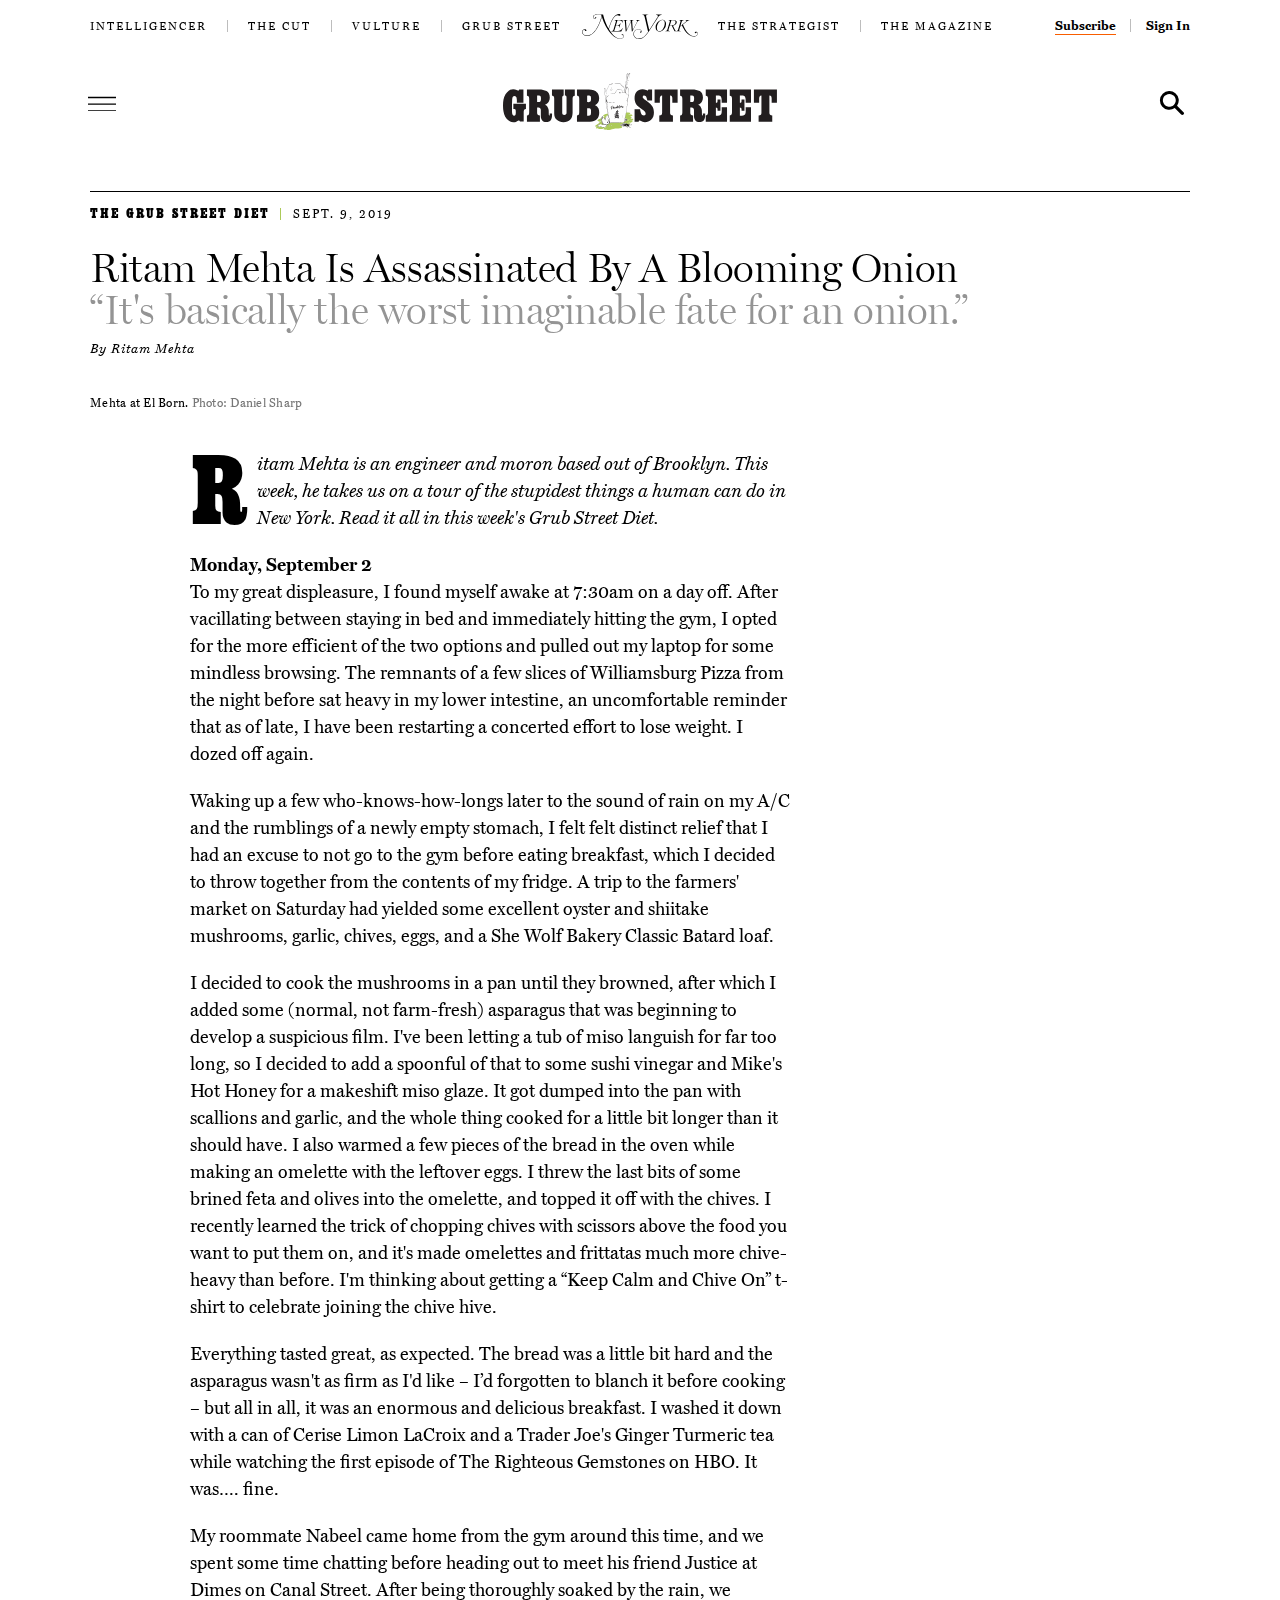
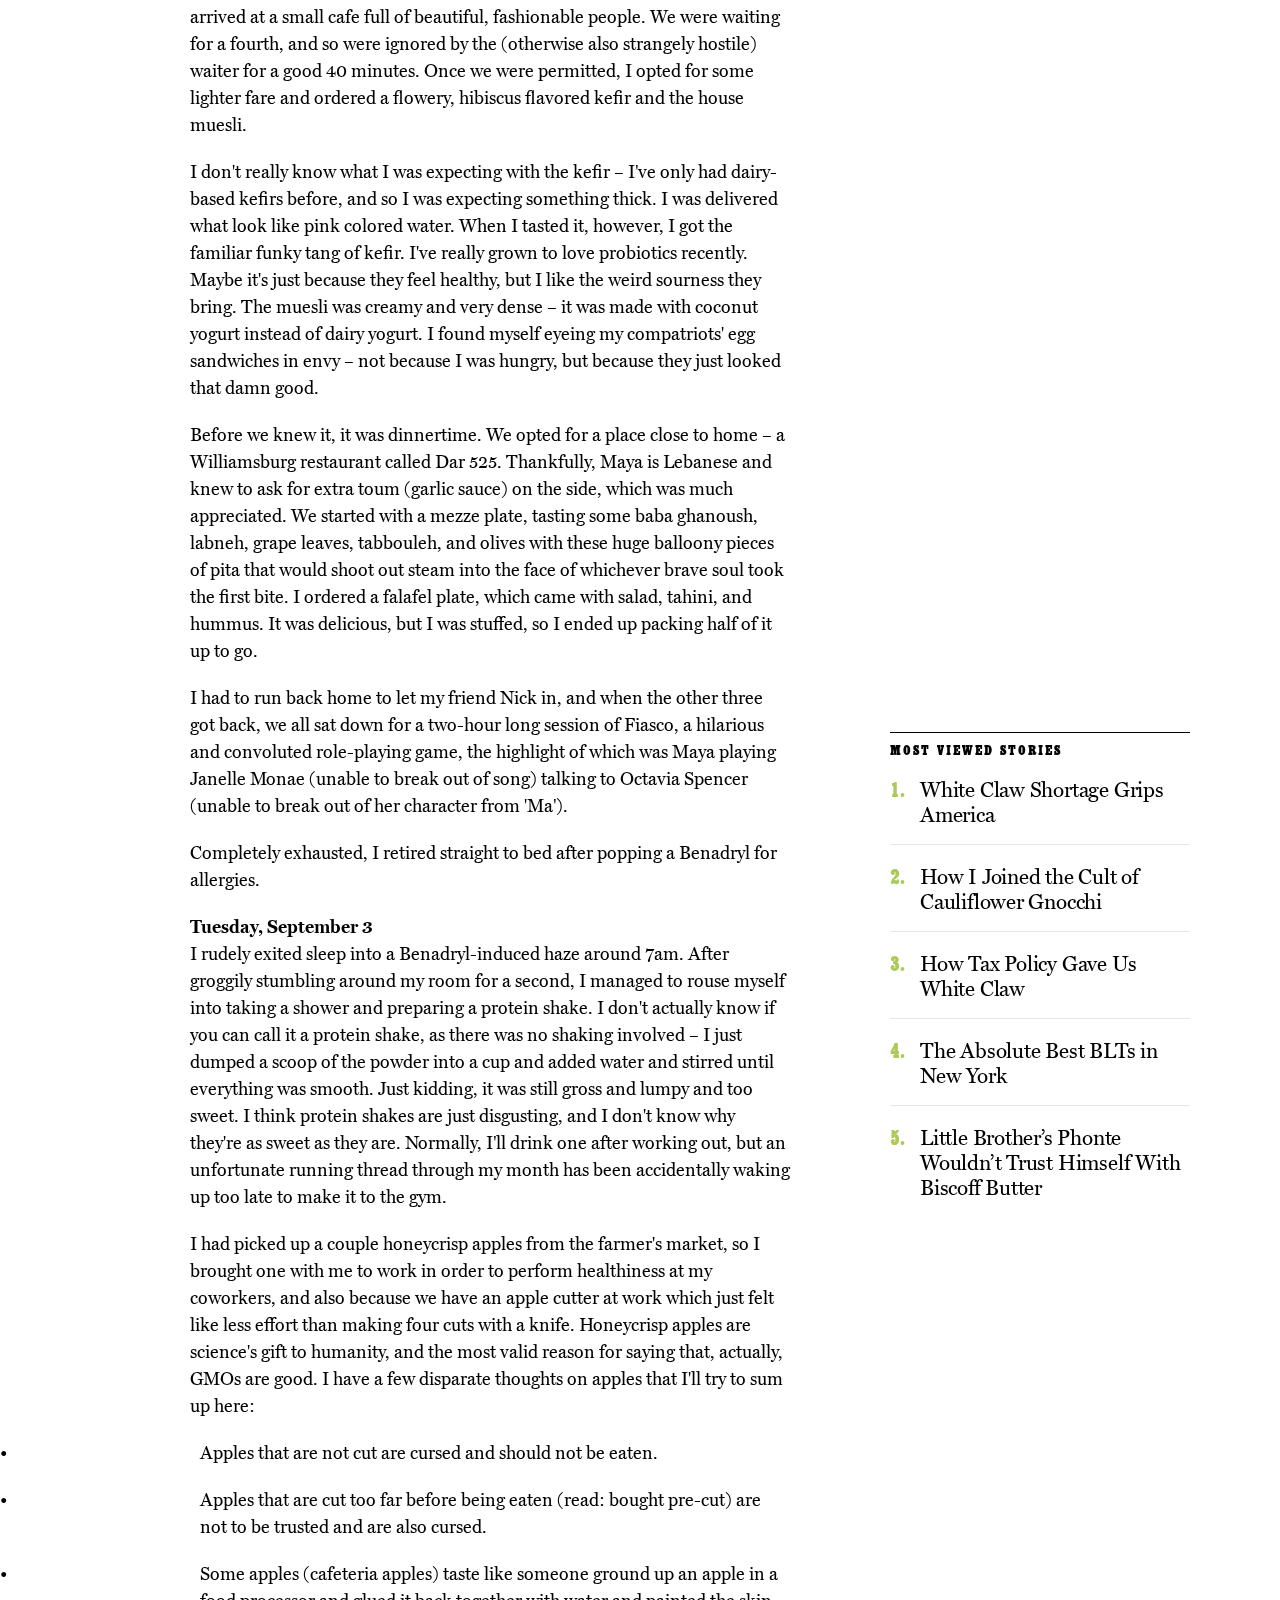
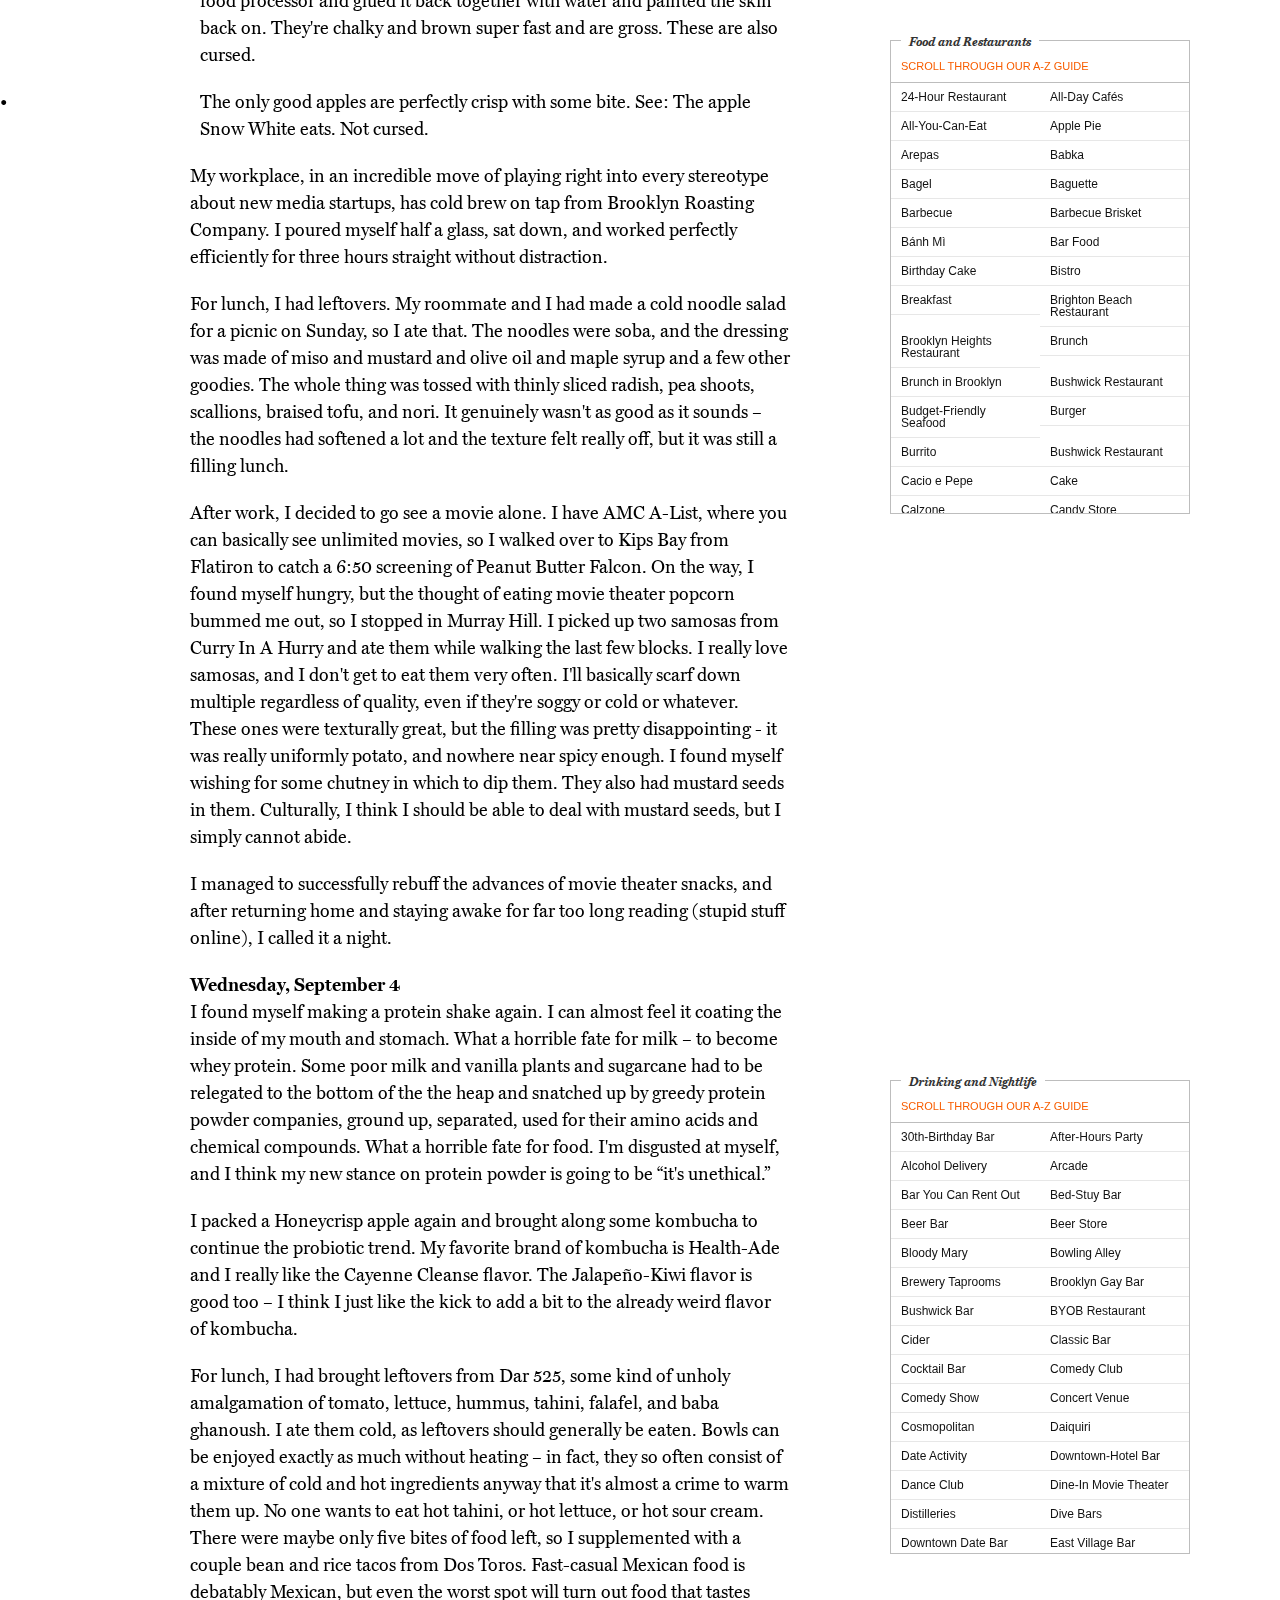
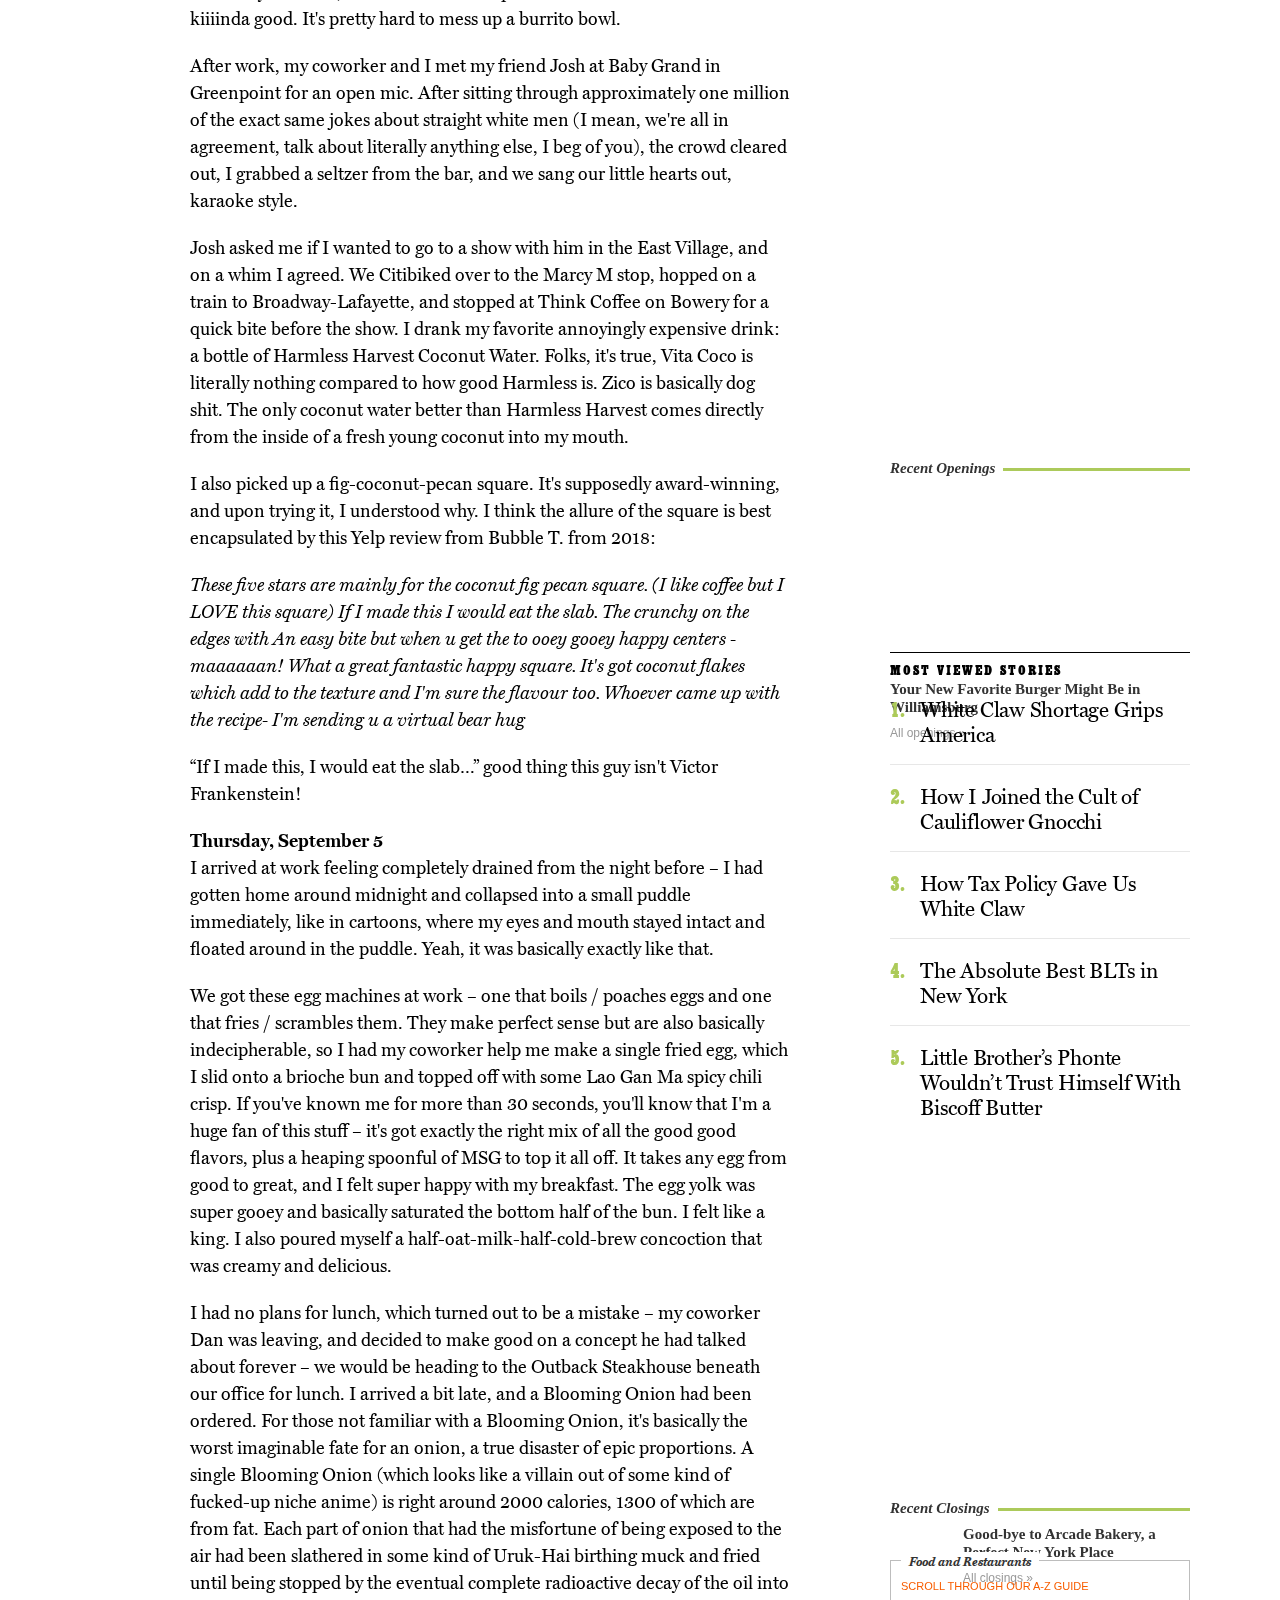
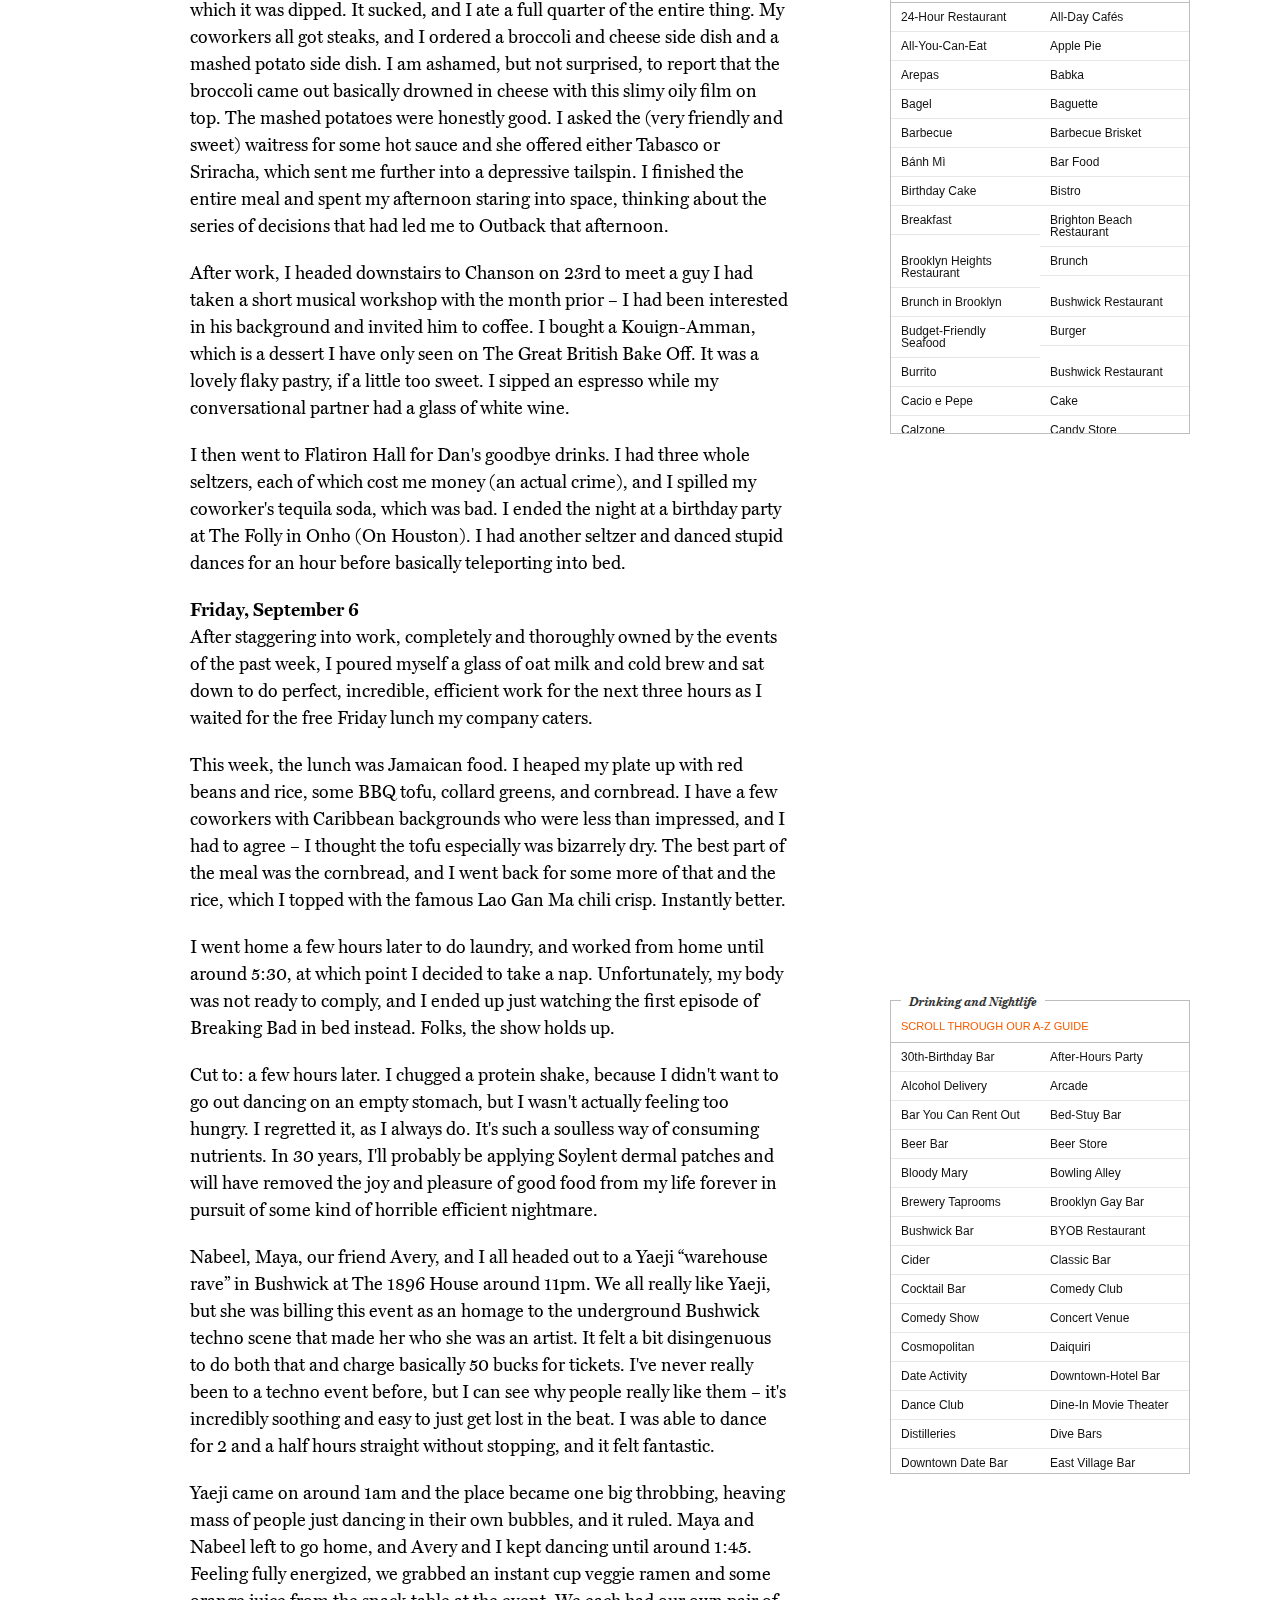
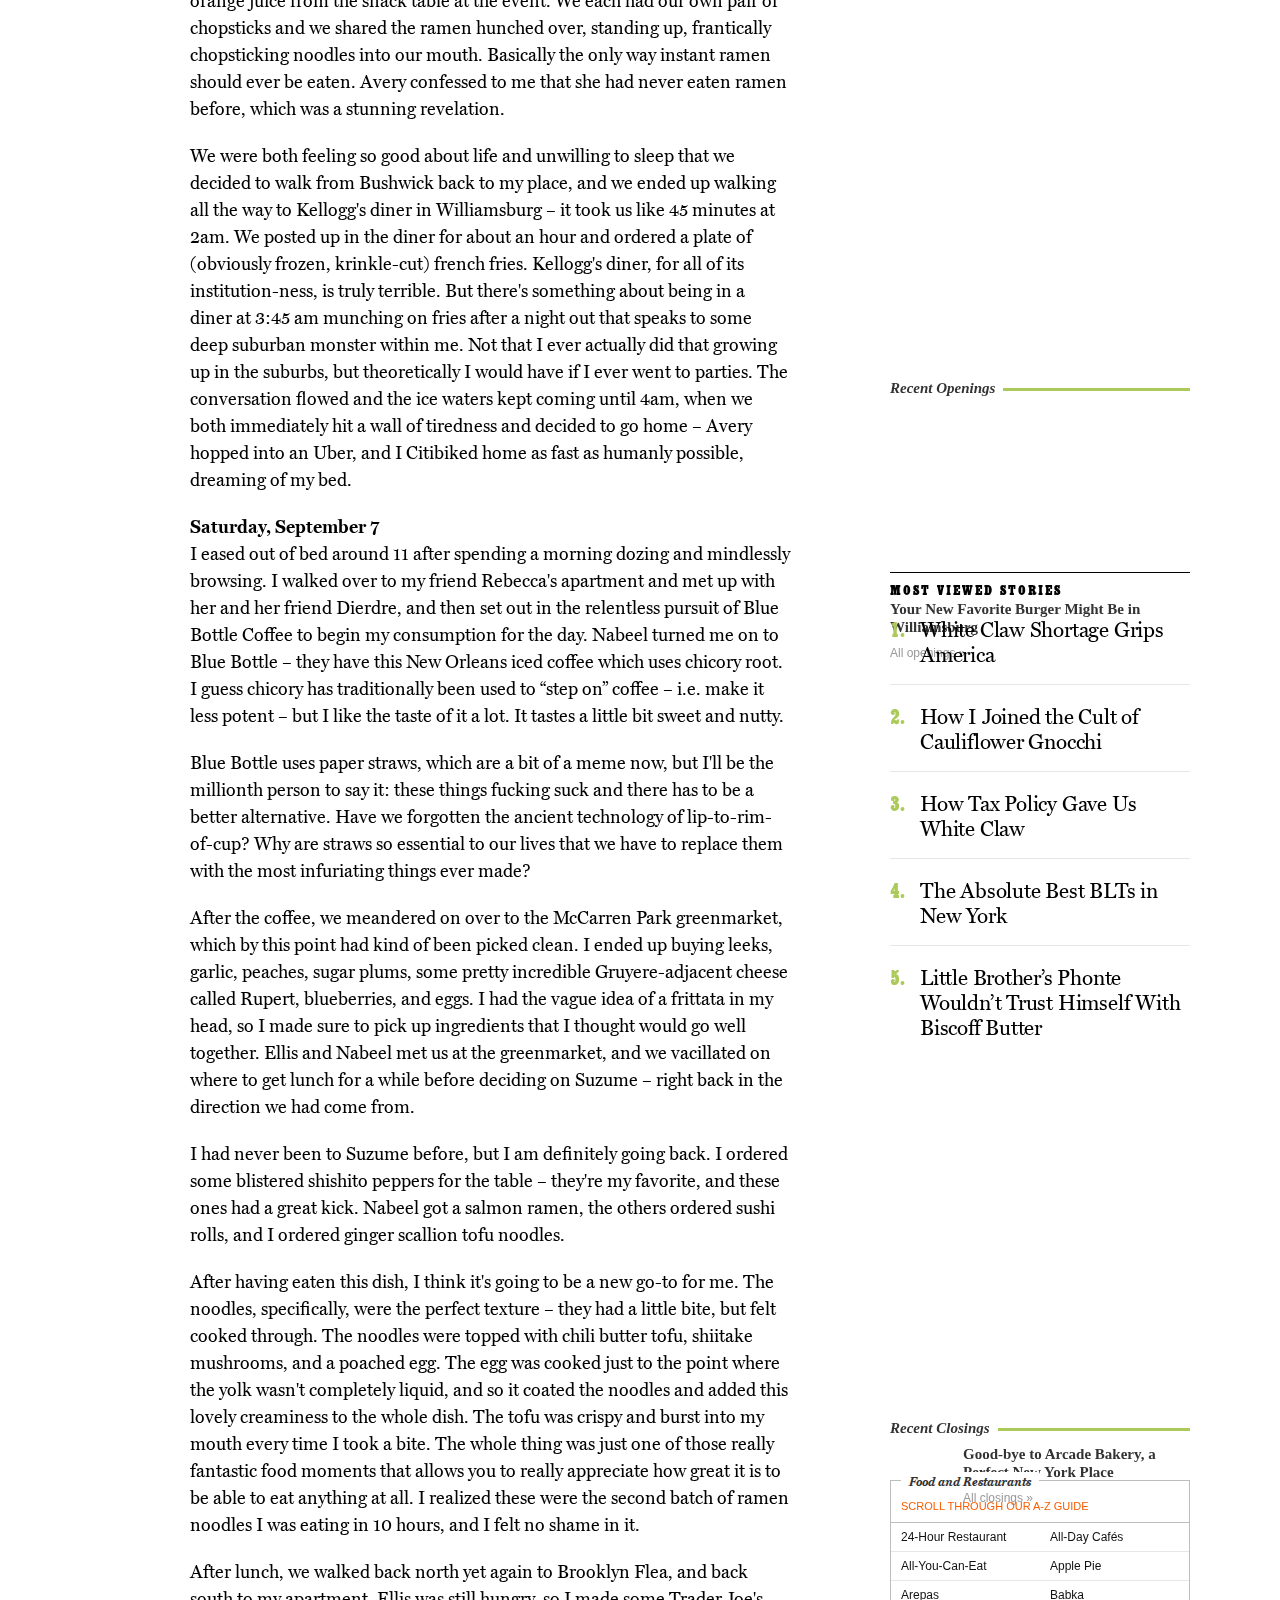
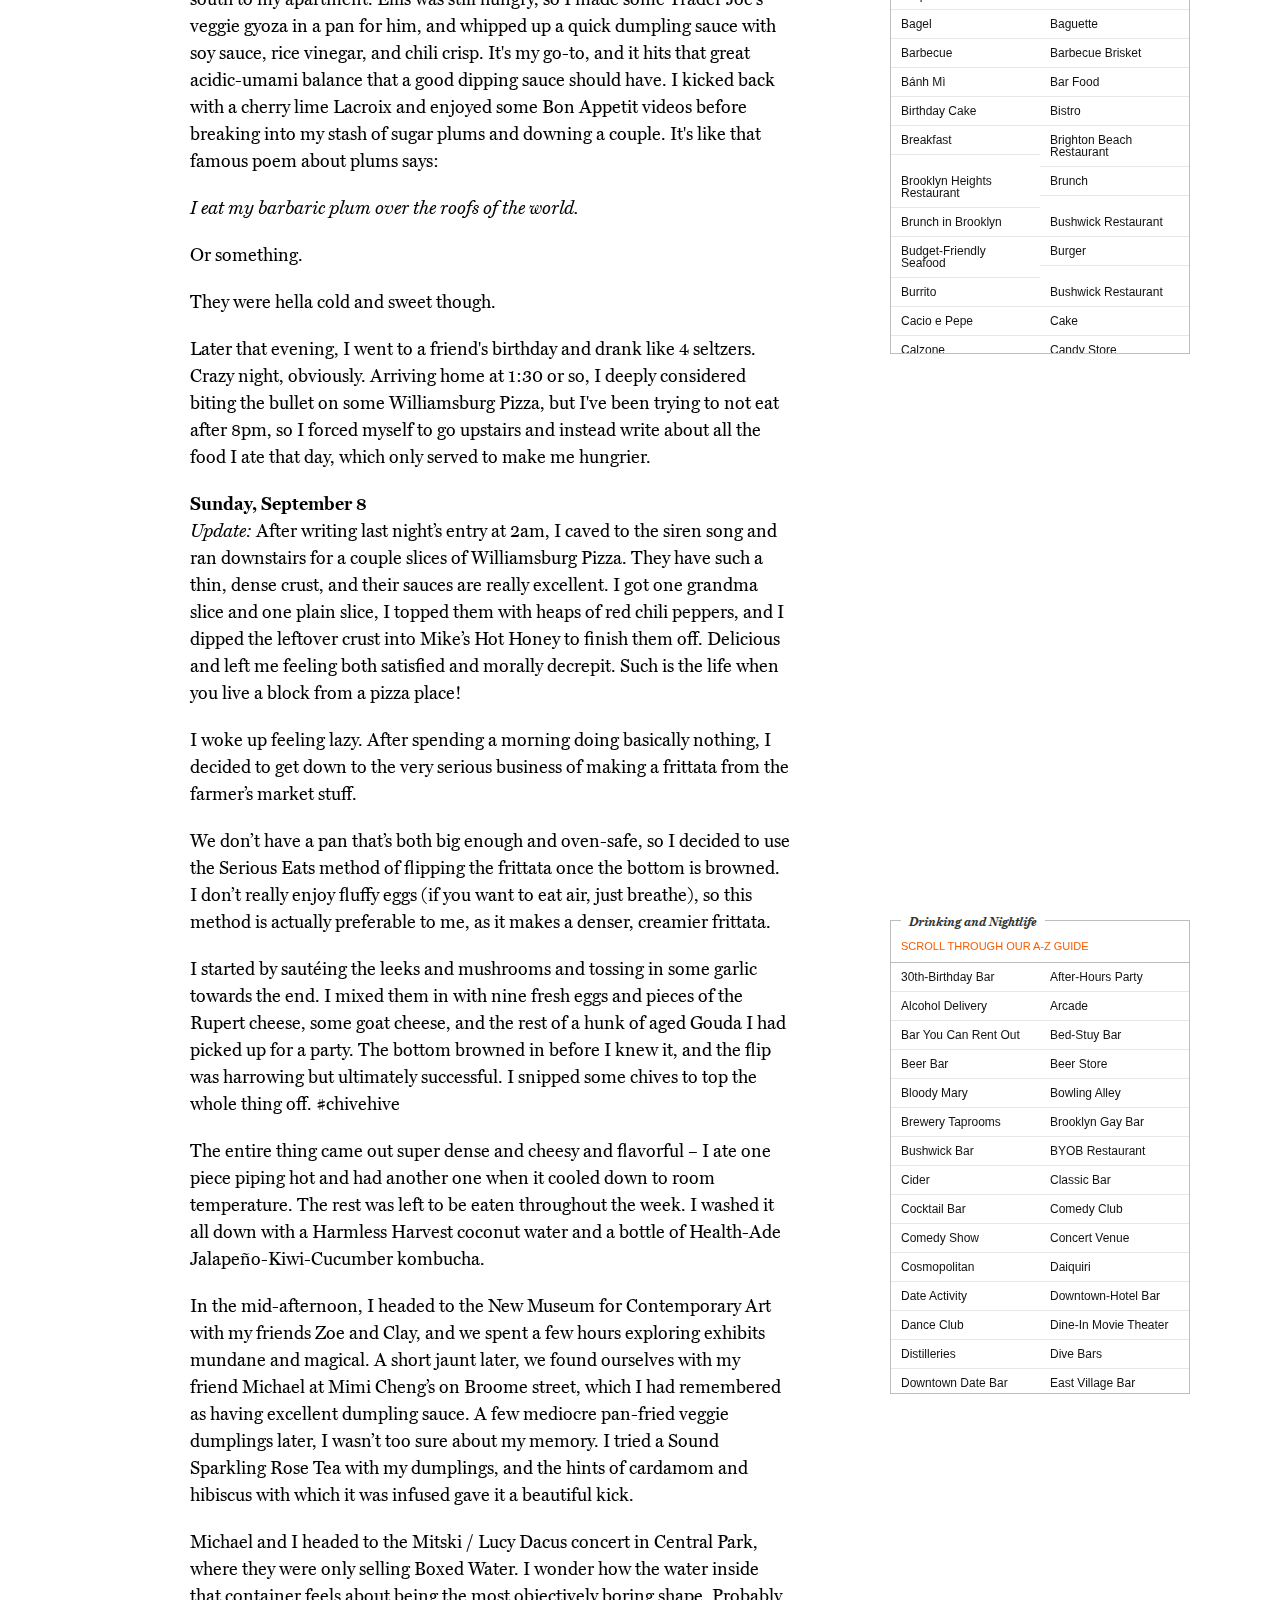
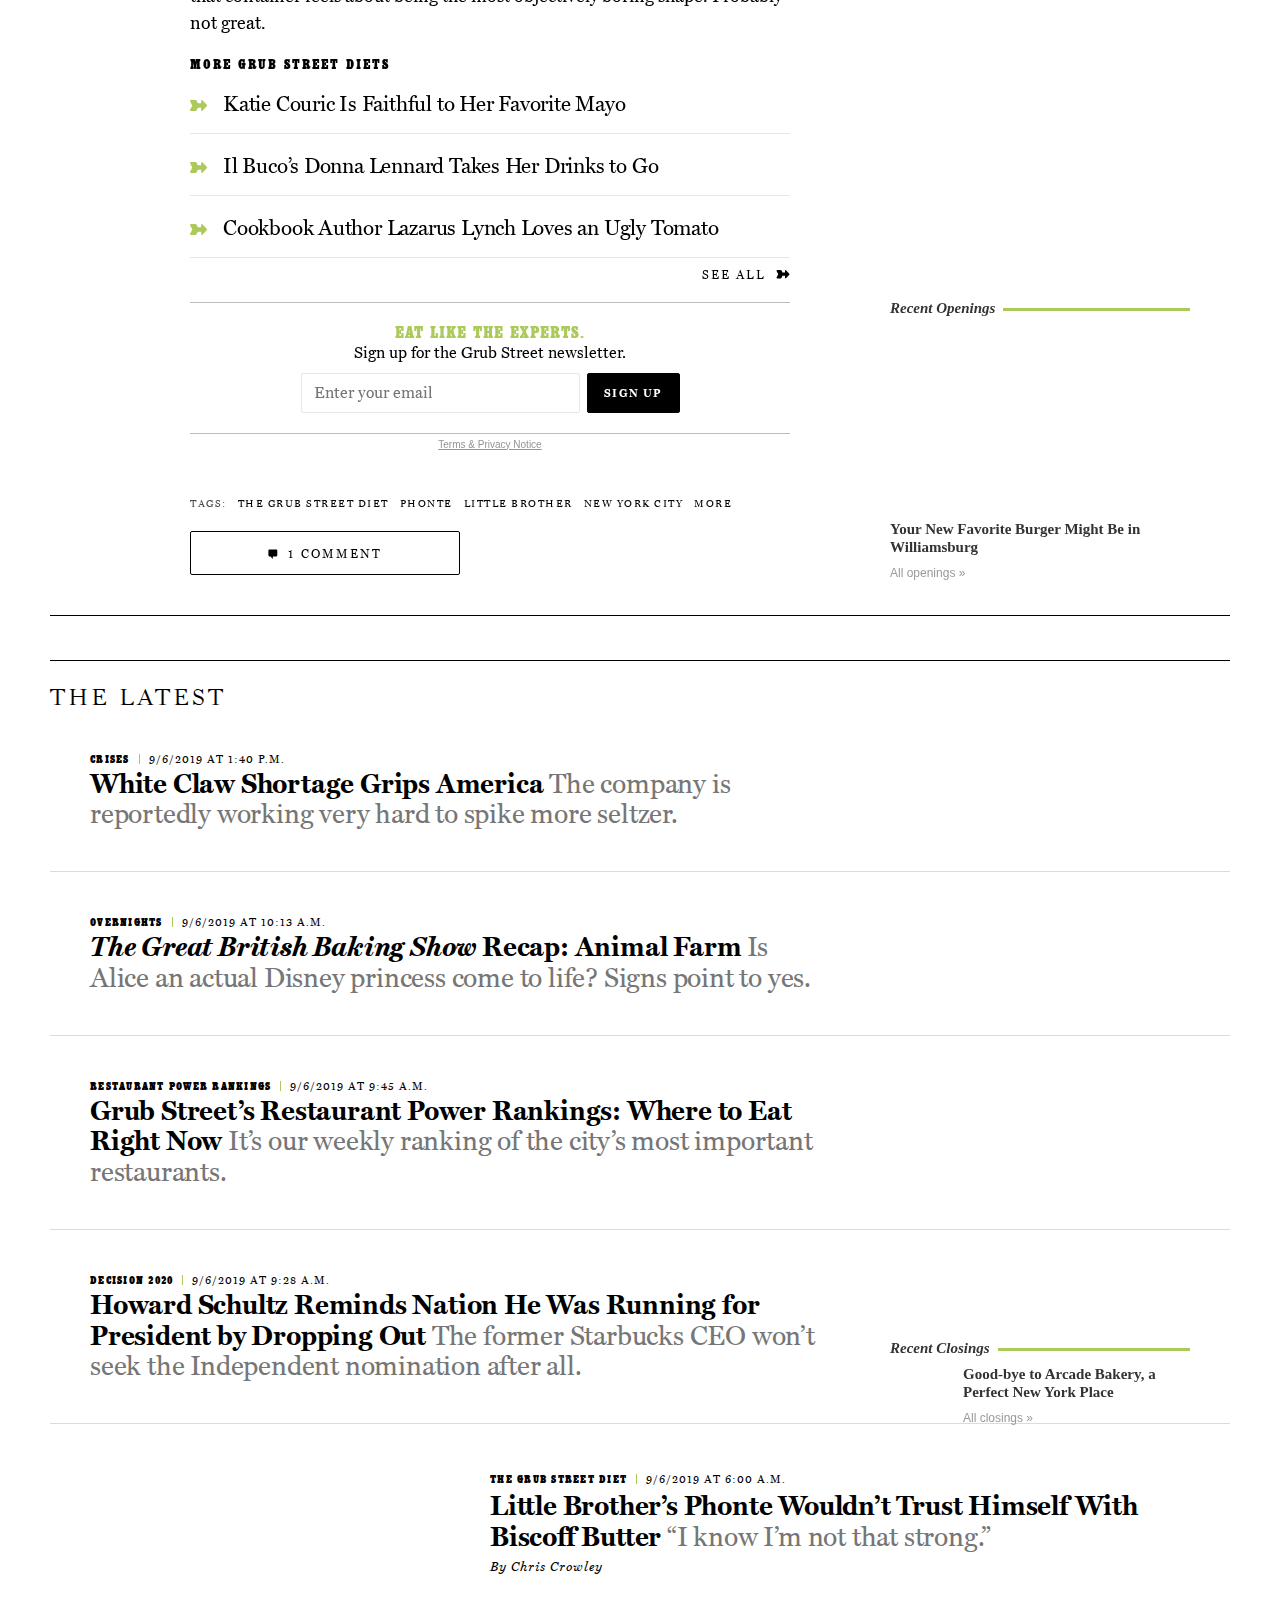
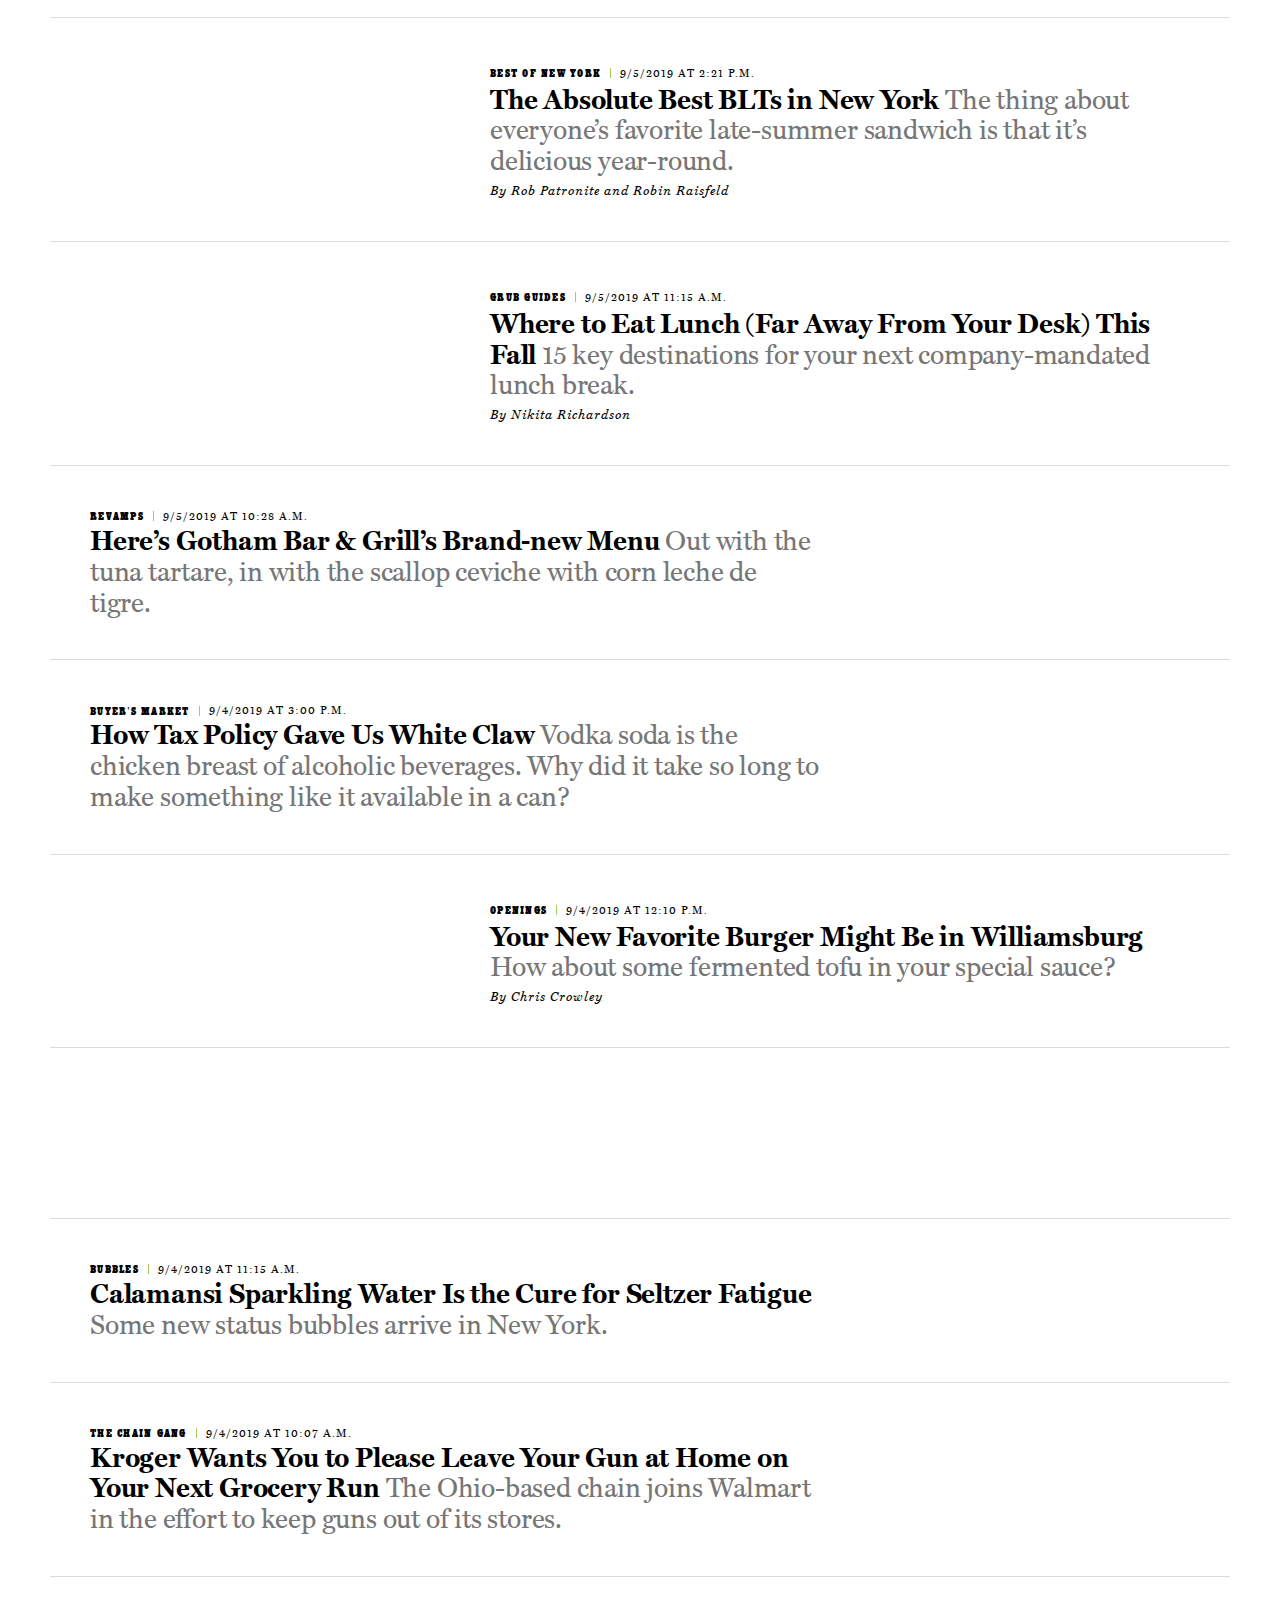
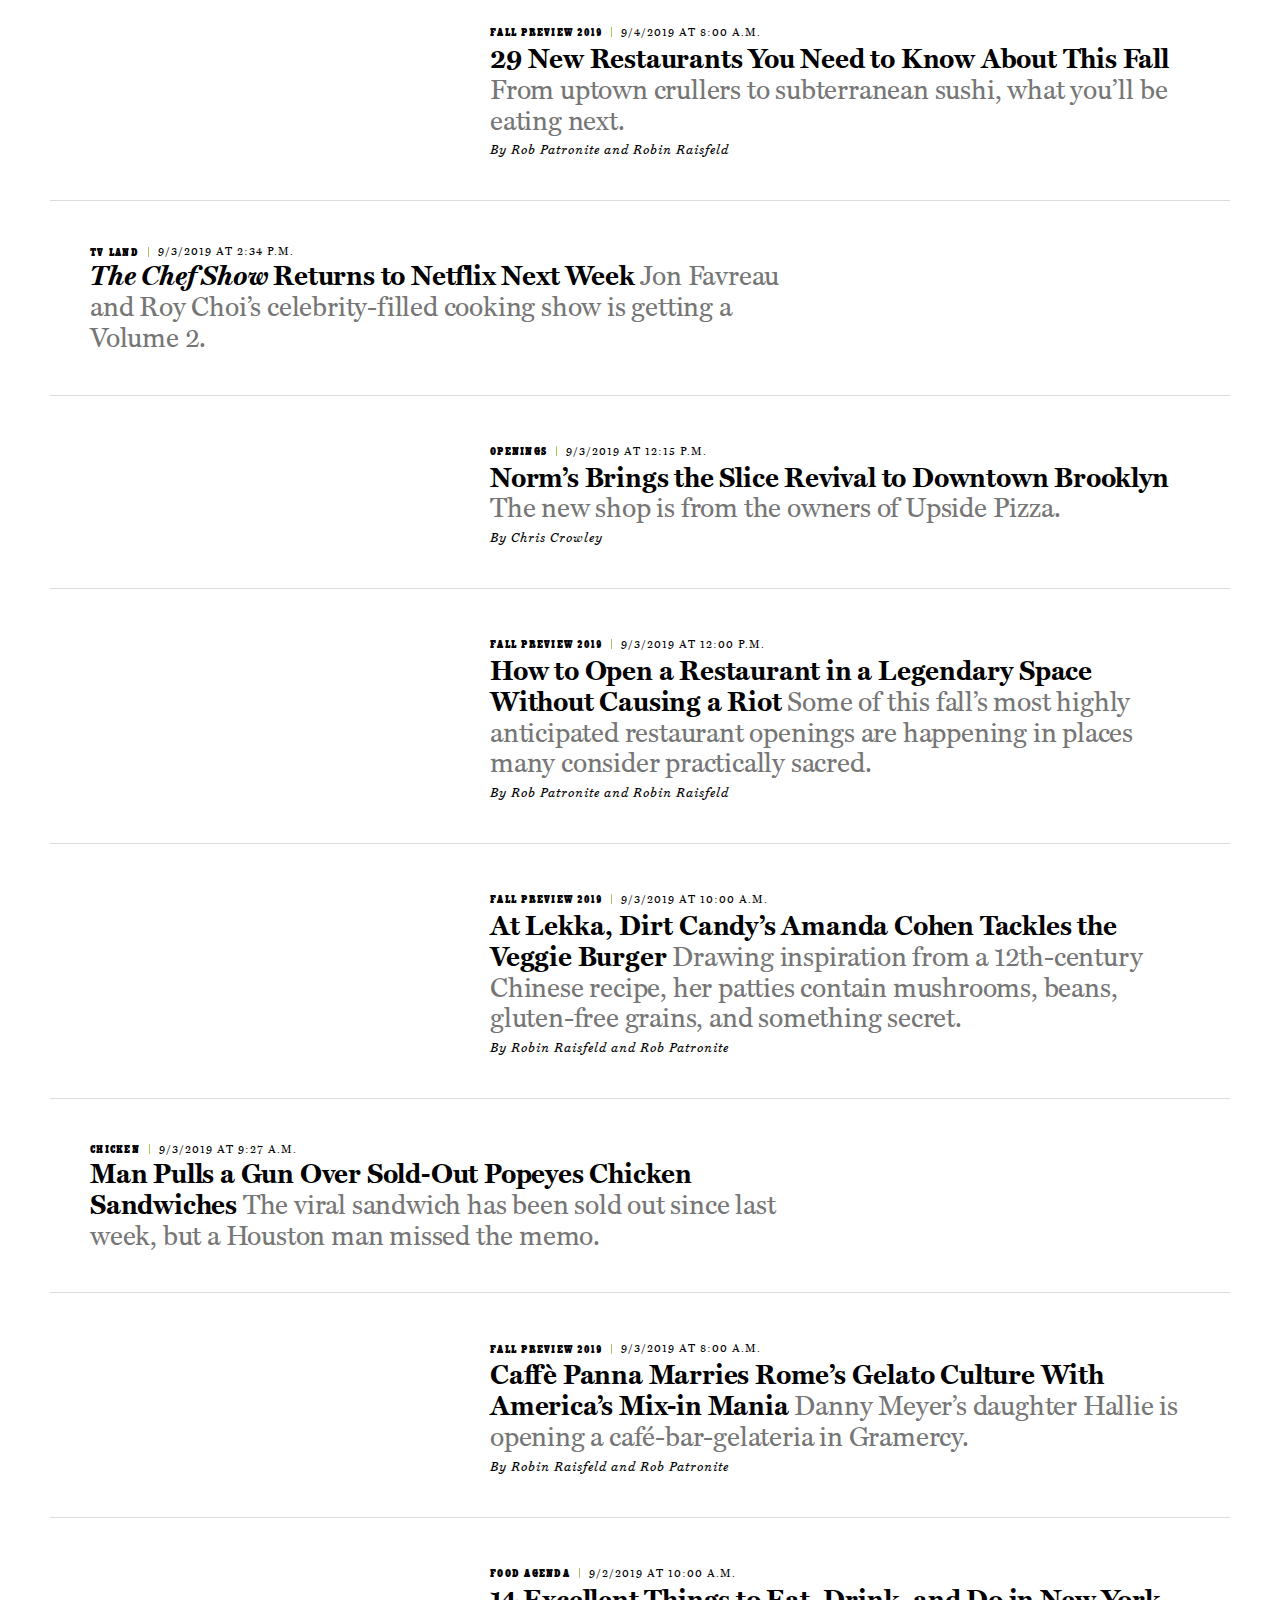
==== commit b04aa8c8: "gsd" ====
--- a/grub_street_ritam/index.htm
+++ b/grub_street_ritam/index.htm
@@ -6756,8 +6756,8 @@
           <picture> <source media="(min-resolution: 192dpi) and (min-width: 1180px), (-webkit-min-device-pixel-ratio: 2) and (min-width: 1180px)" srcset="https://i.imgur.com/uqrBZdn.jpg"> <source media="(min-width: 1180px) " srcset="https://i.imgur.com/uqrBZdn.jpg"> <source media="(min-resolution: 192dpi) and (min-width: 768px), (-webkit-min-device-pixel-ratio: 2) and (min-width: 768px)" srcset="https://i.imgur.com/uqrBZdn.jpg"> <source media="(min-width: 768px)" srcset="https://i.imgur.com/uqrBZdn.jpg"> <source media="(min-resolution: 192dpi), (-webkit-min-device-pixel-ratio: 2)" srcset="https://i.imgur.com/uqrBZdn.jpg"> <img src="./The Grub Street Diet of Little Brother’s Phonte_files/phonte-grub-diet-1.w700.h700.jpg" class="lede-image image-zoom" data-src="https://i.imgur.com/uqrBZdn.jpg" data-content-img="" alt=""> </picture>
       </div>
         <div class="attribution">
-            Phonte at <a href="http://frankieandjohnnies.com/frankie-and-johnnie-s-menus.html">Frankie and Johnnie’s</a>.
-          <span class="credit">Photo: Christian Rodriguez</span>
+            Mehta at El Born.
+          <span class="credit">Photo: Daniel Sharp</span>
         </div>
   </header>
   <section class="body">
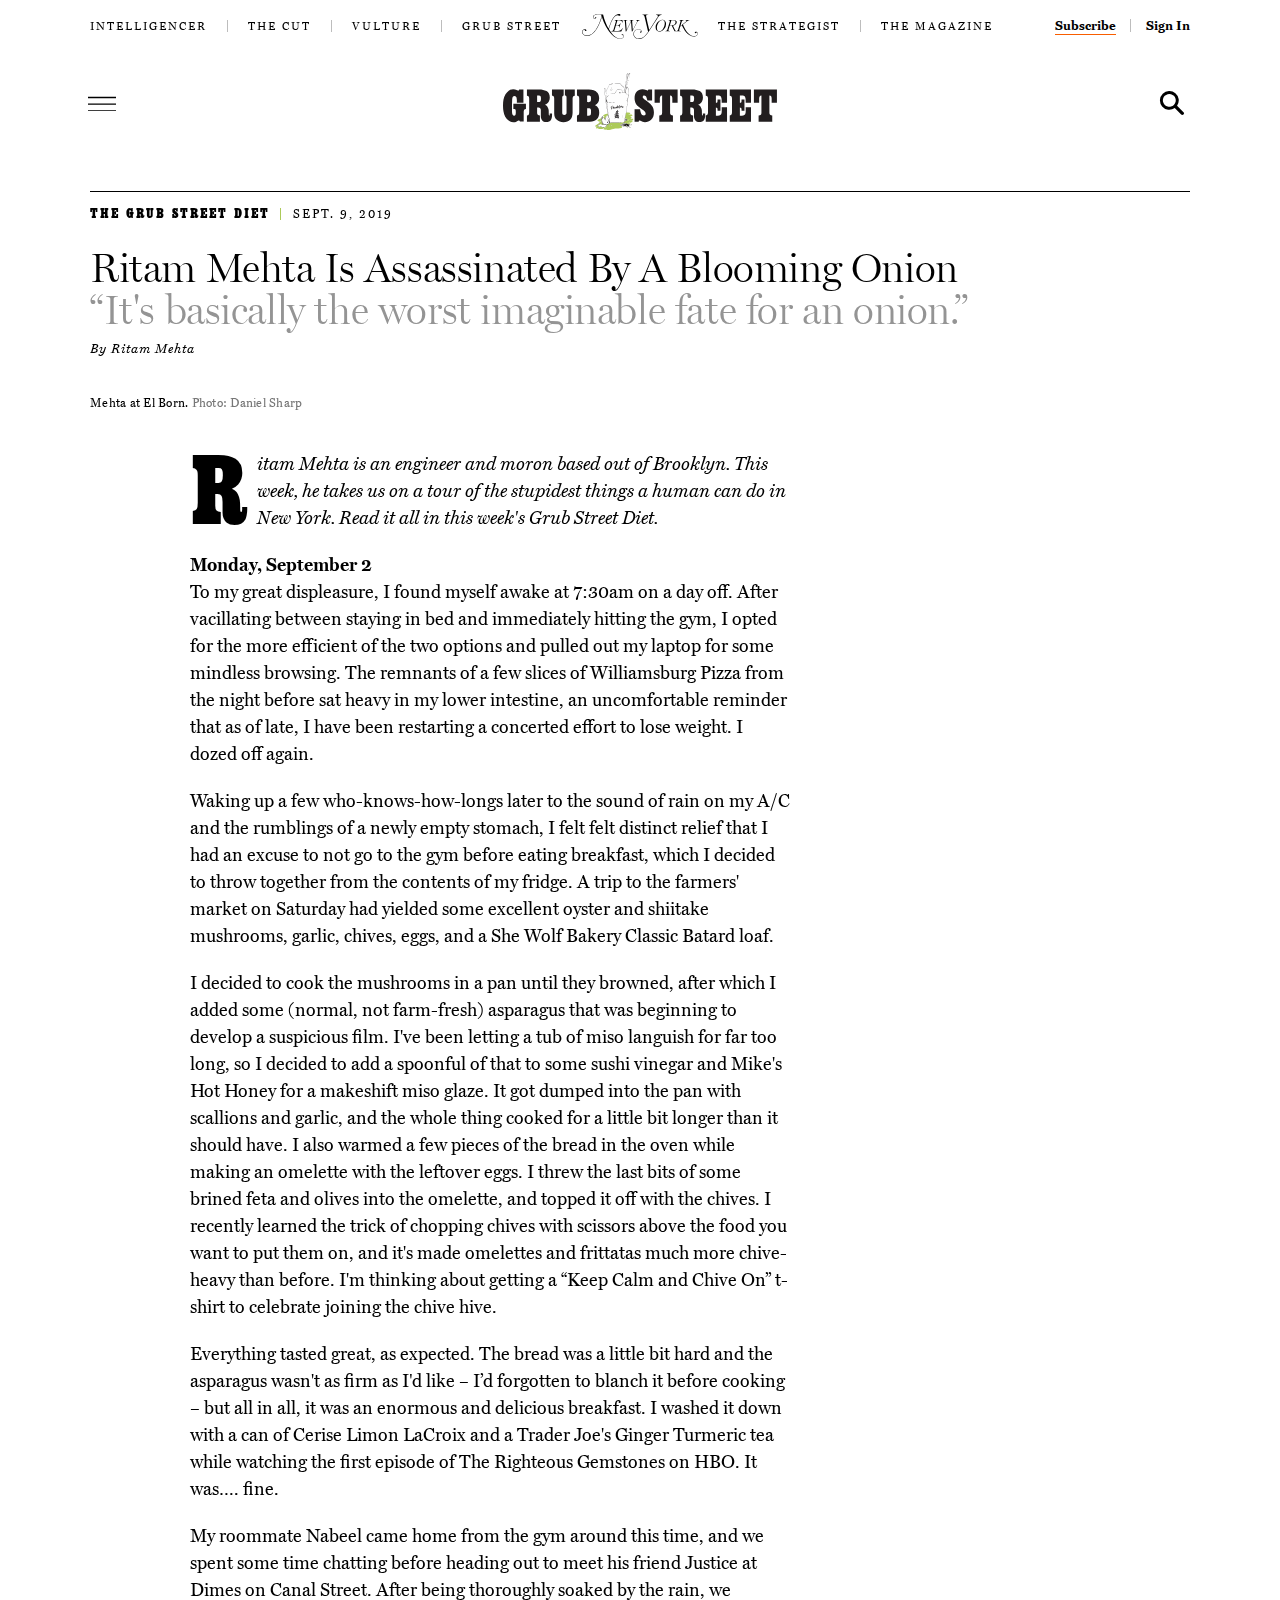
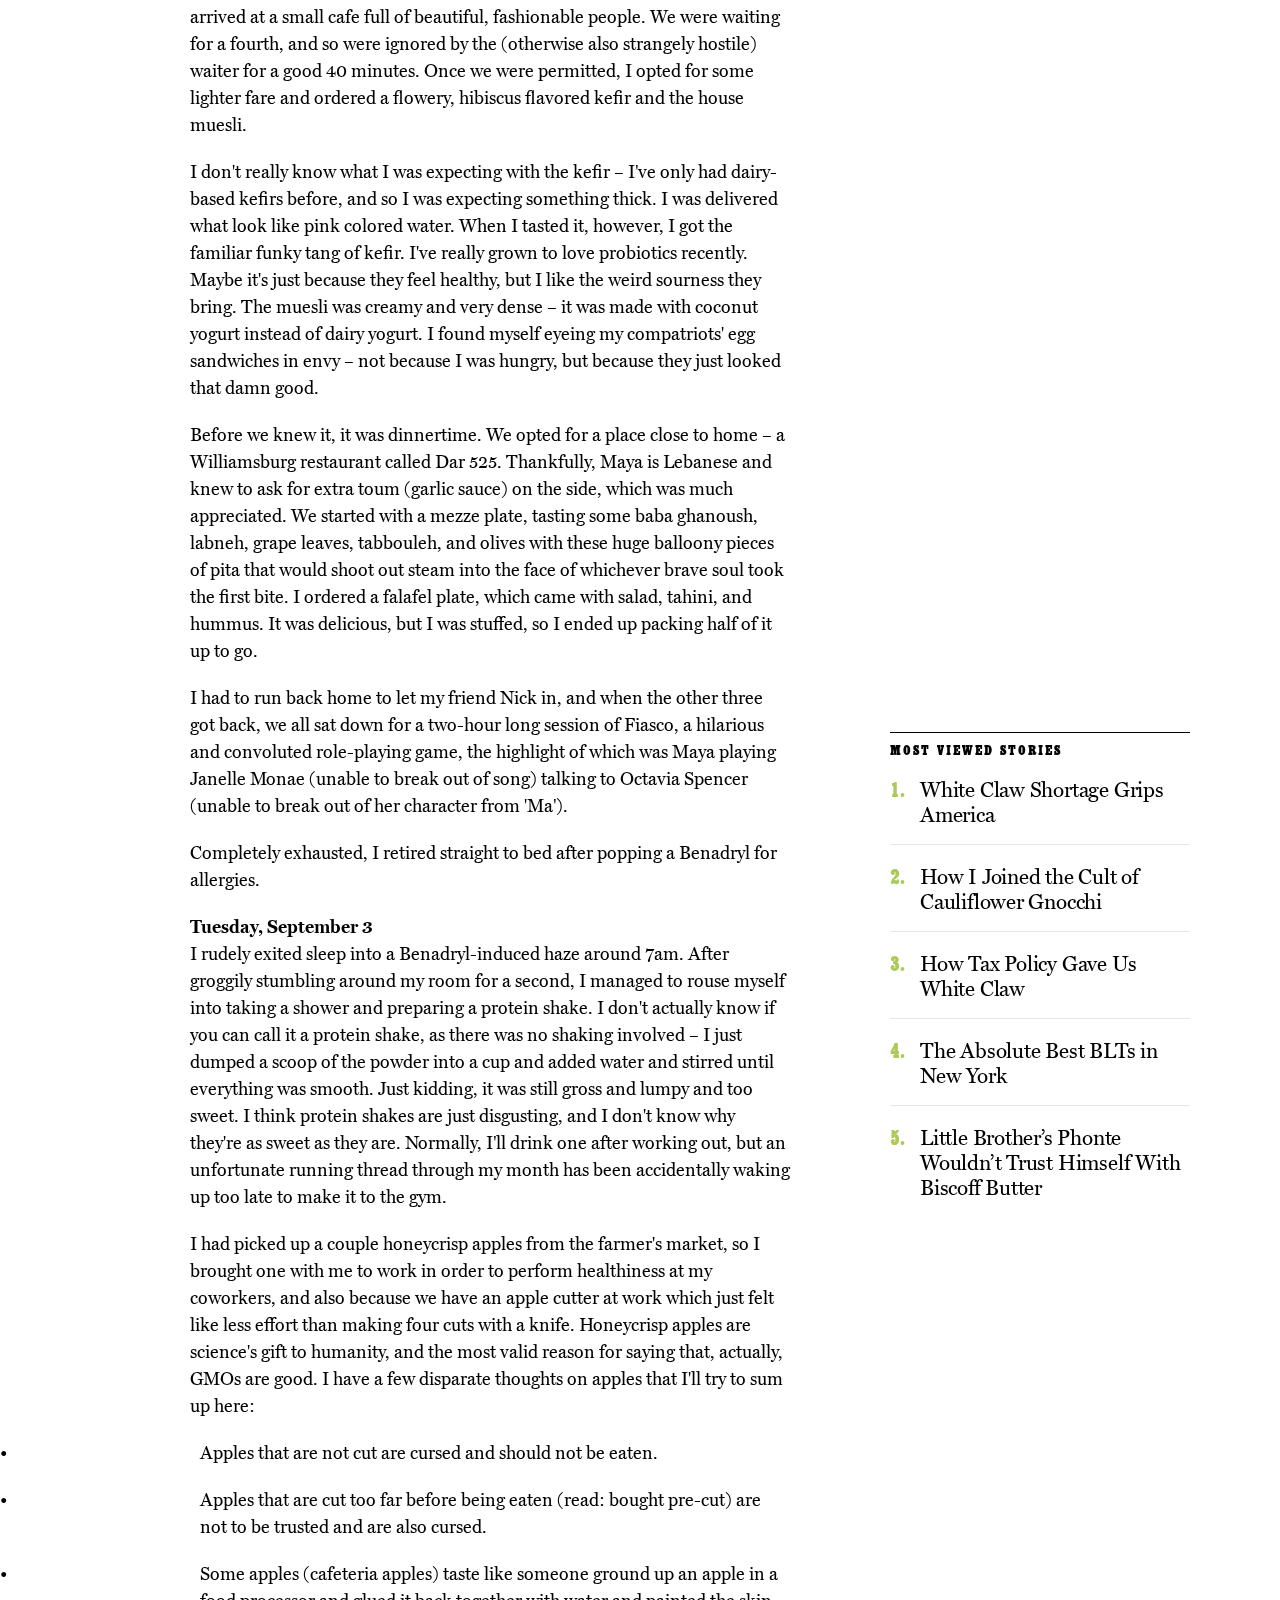
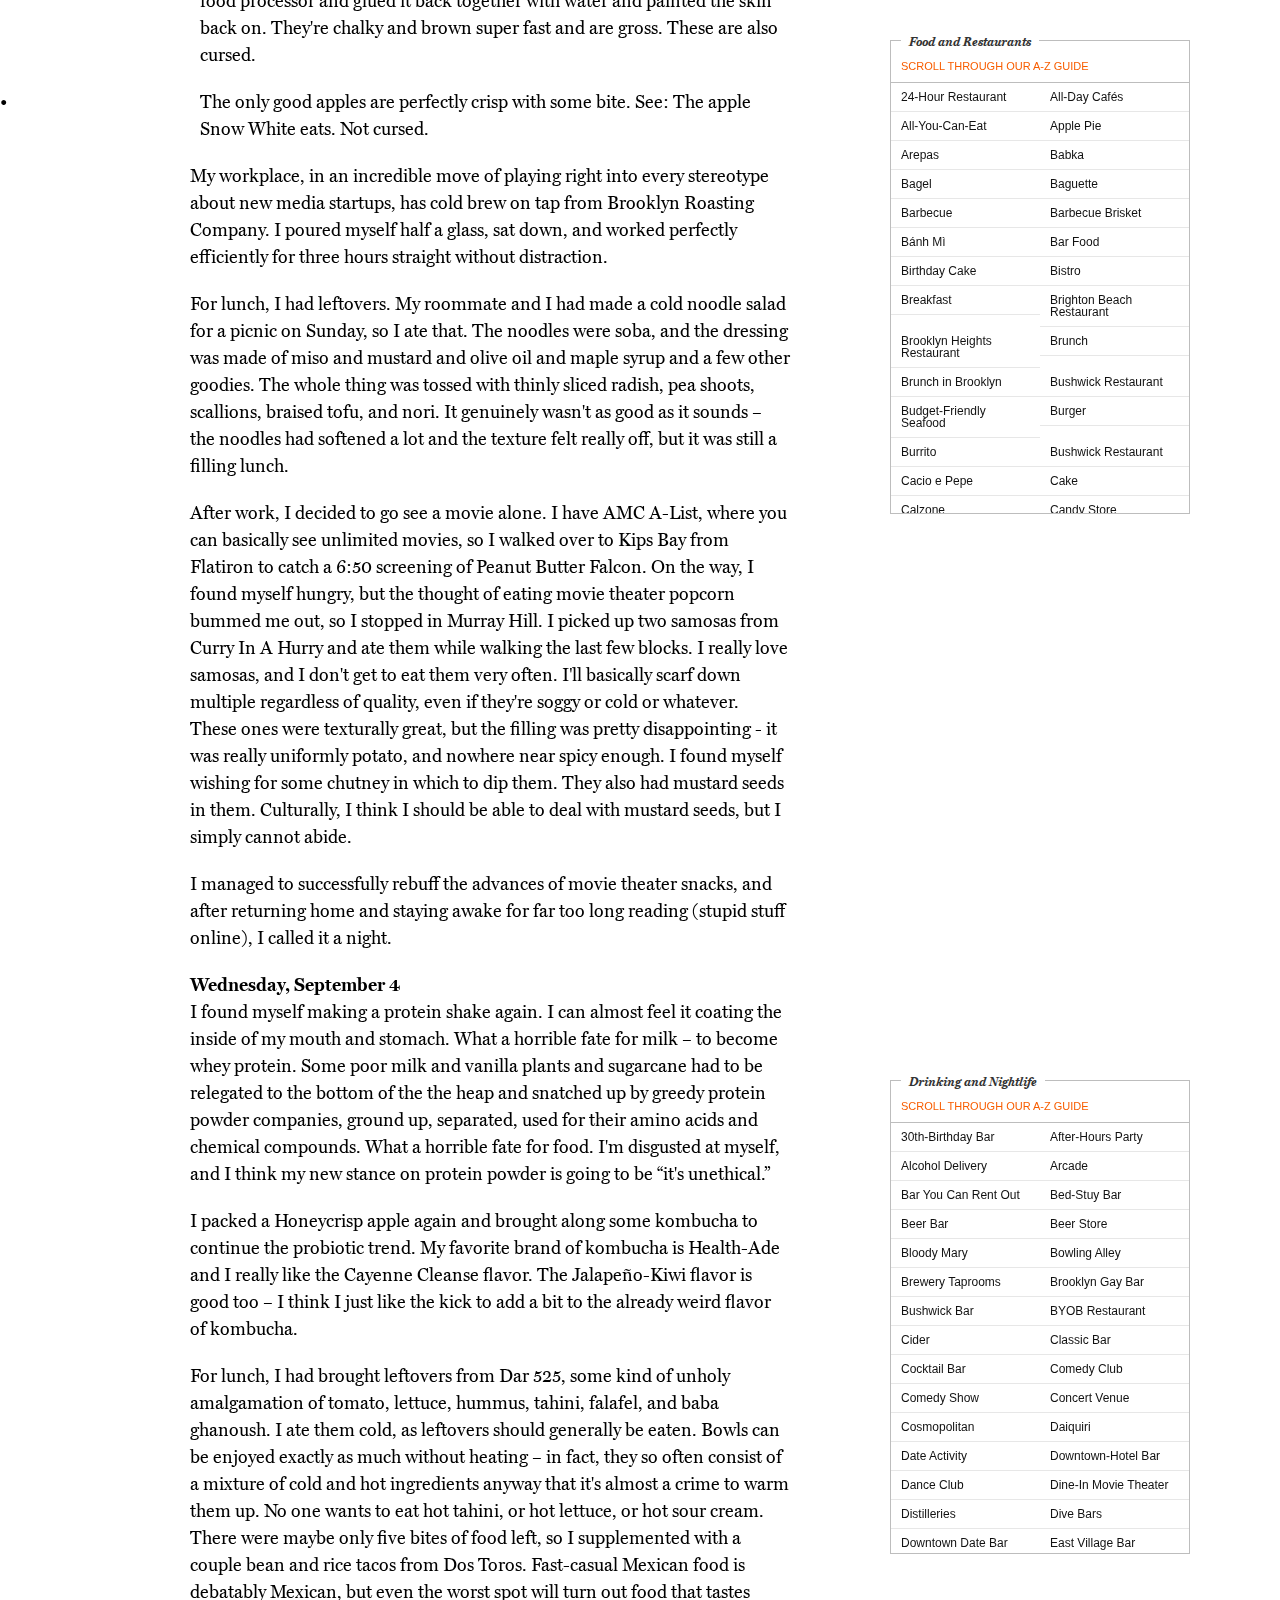
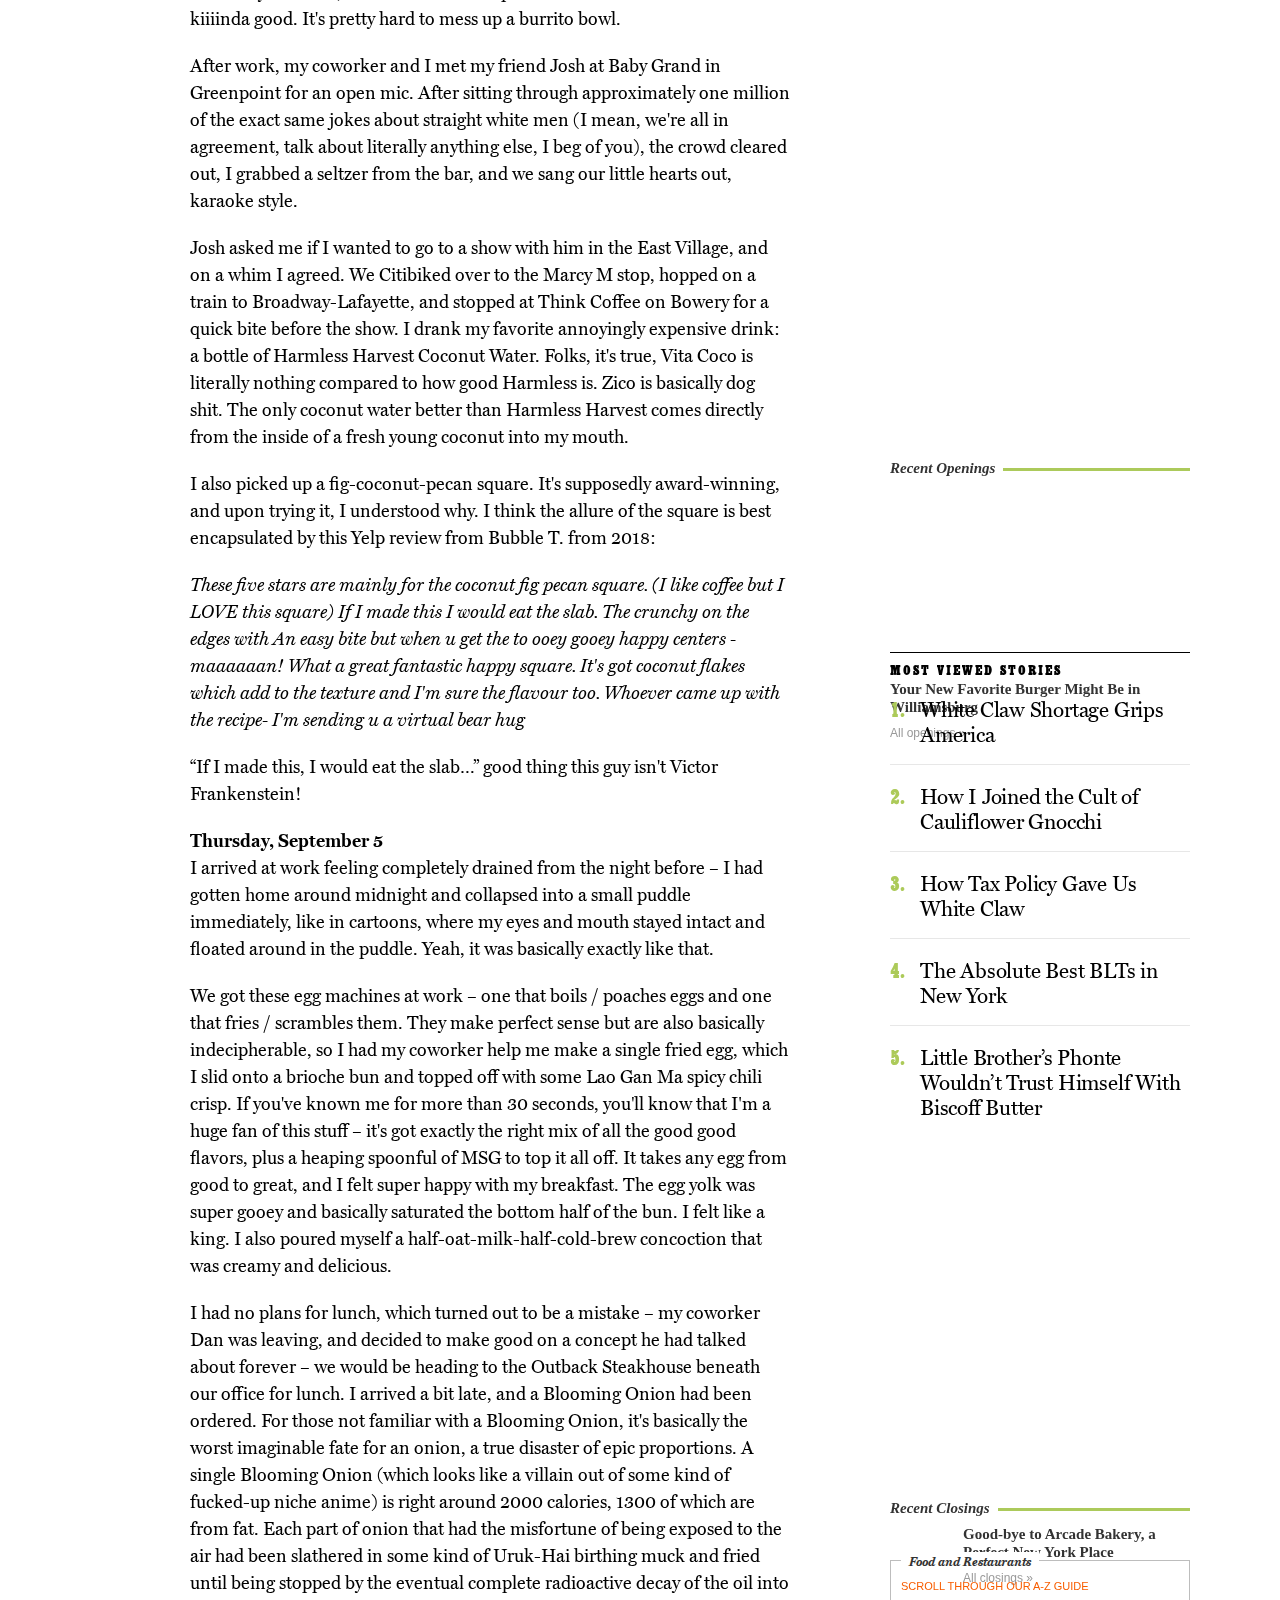
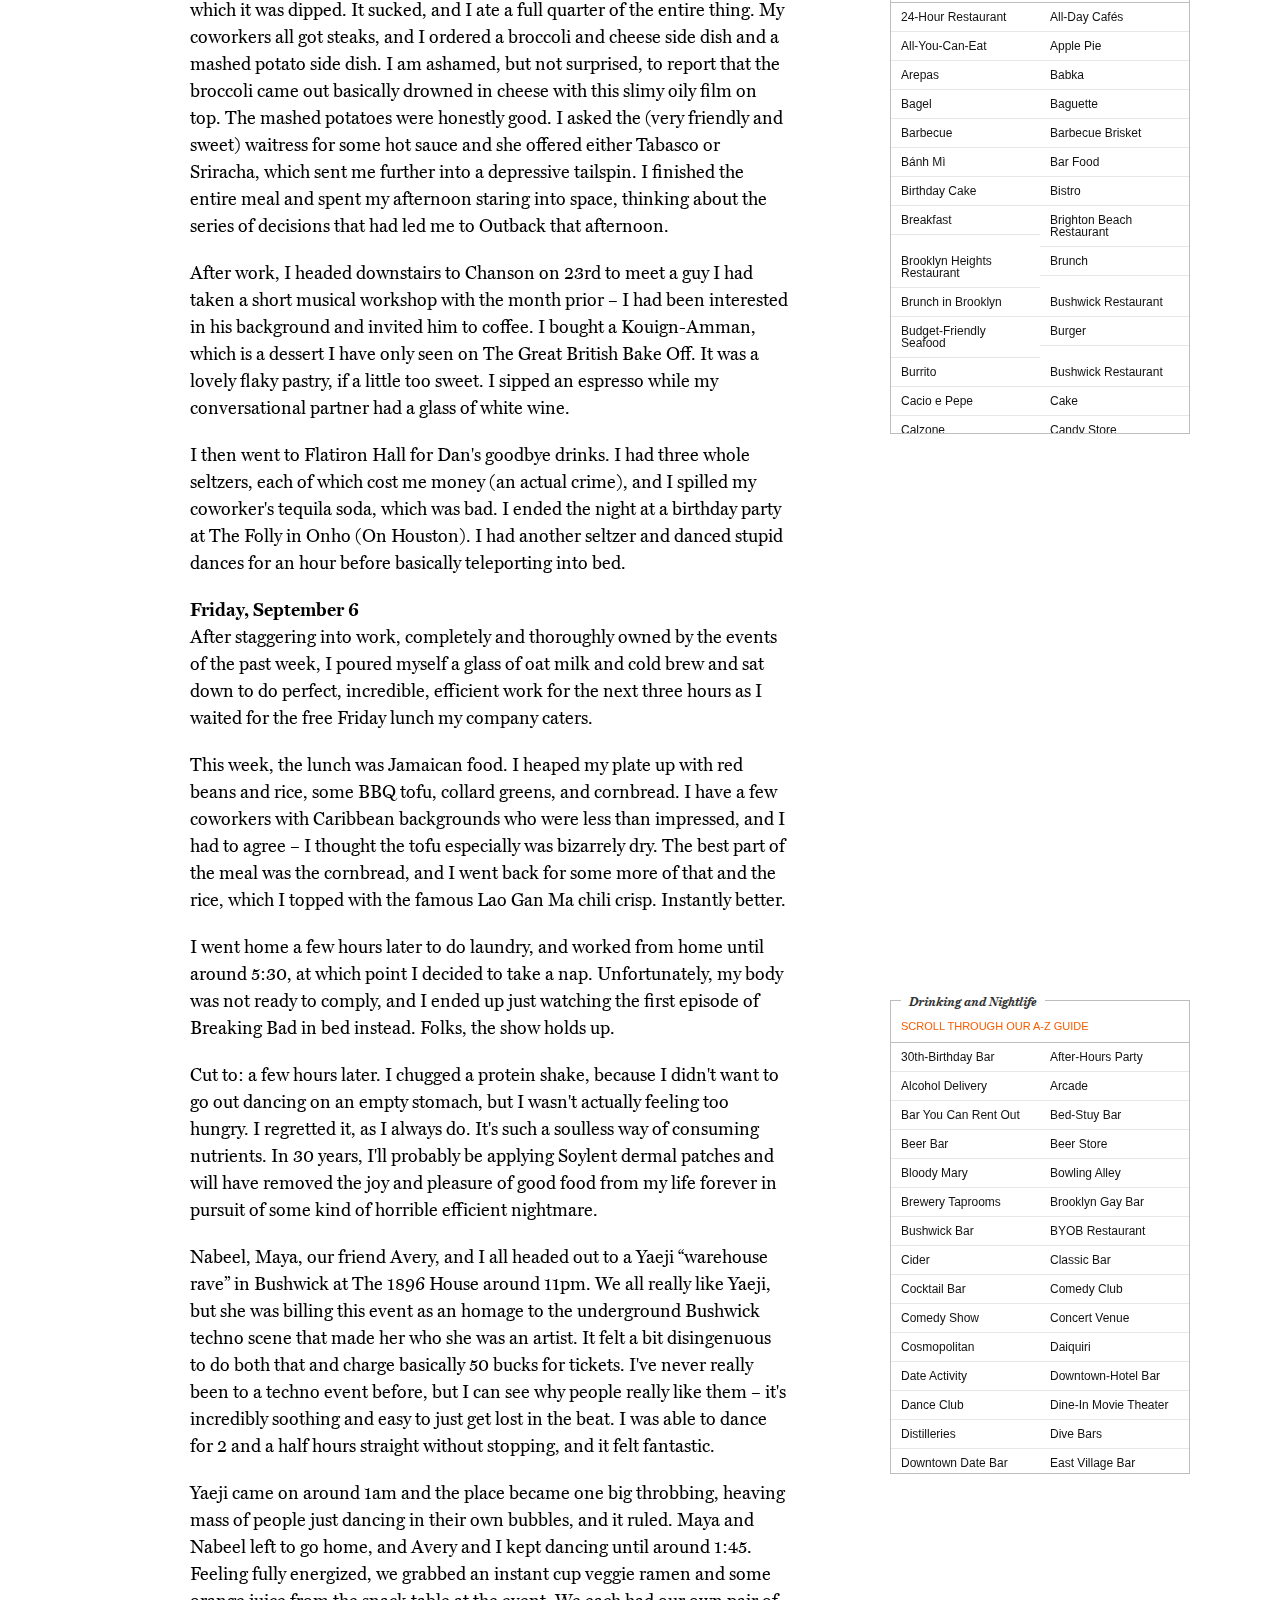
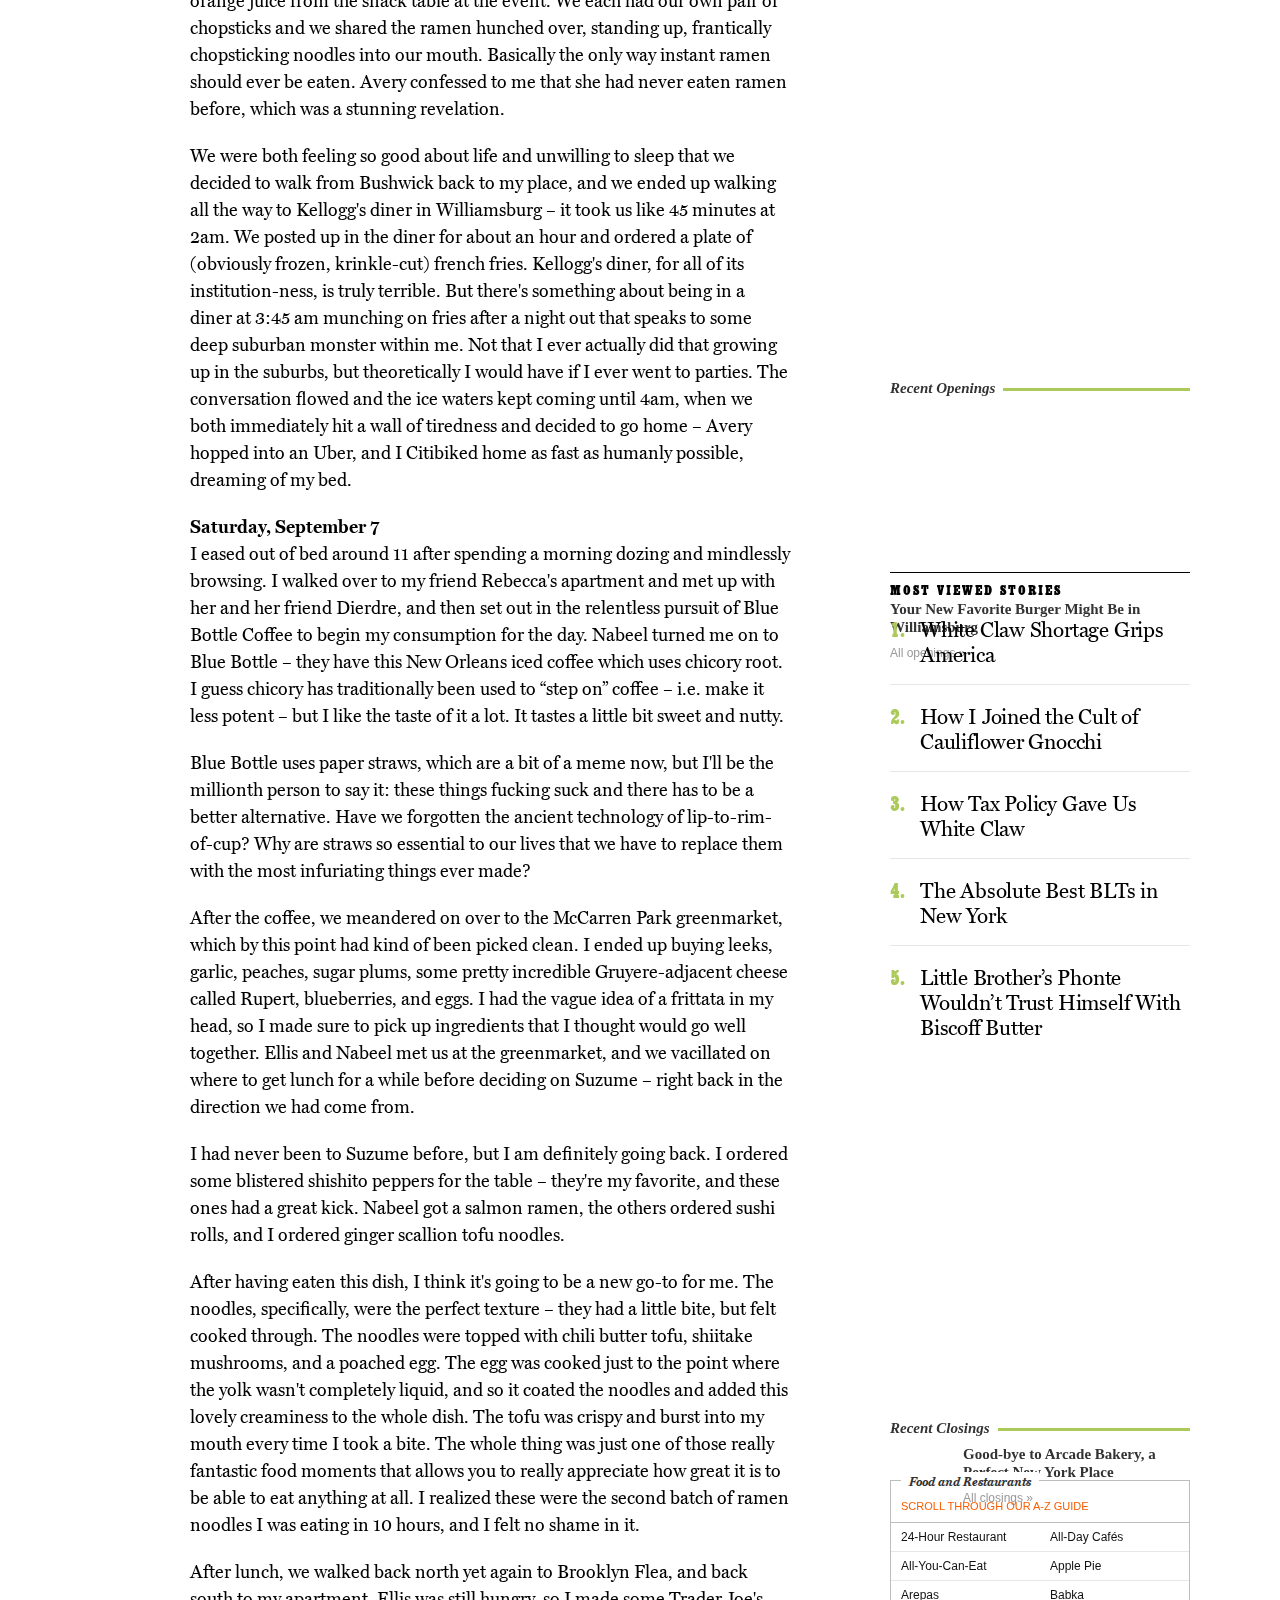
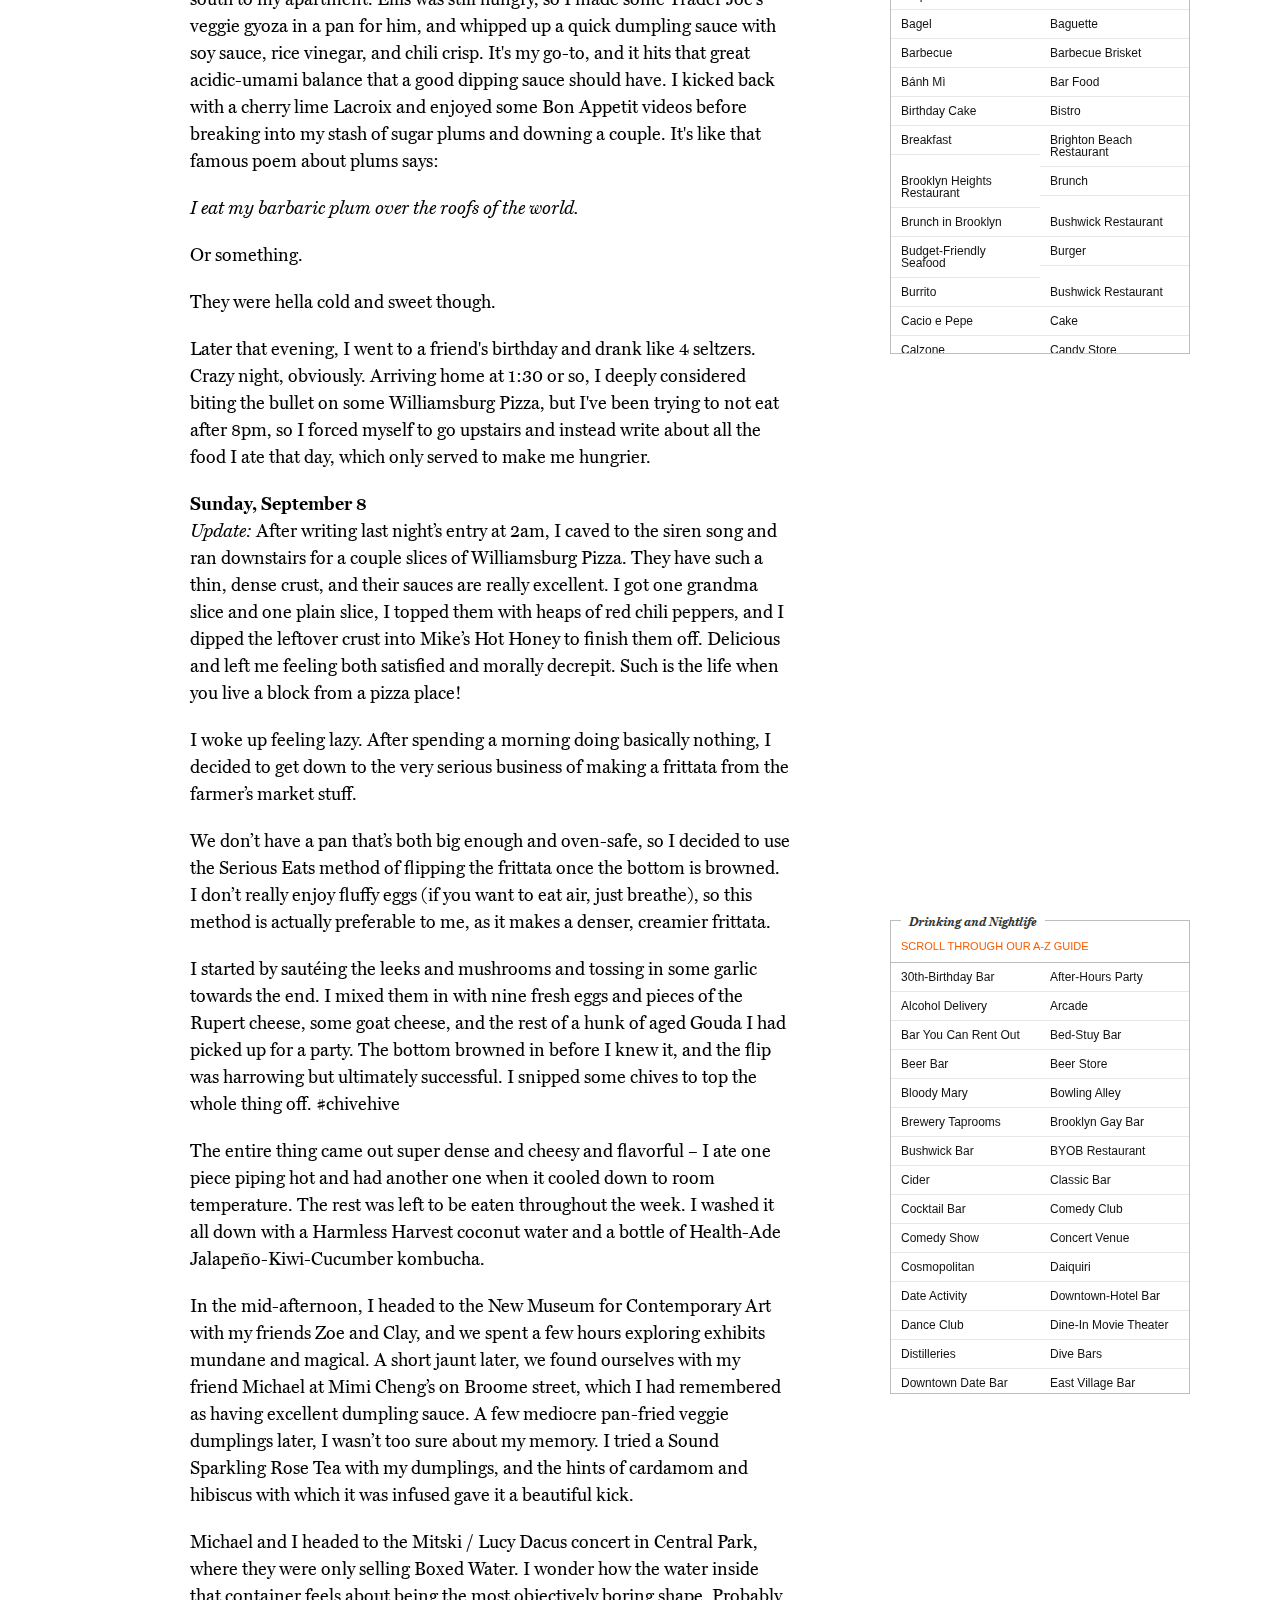
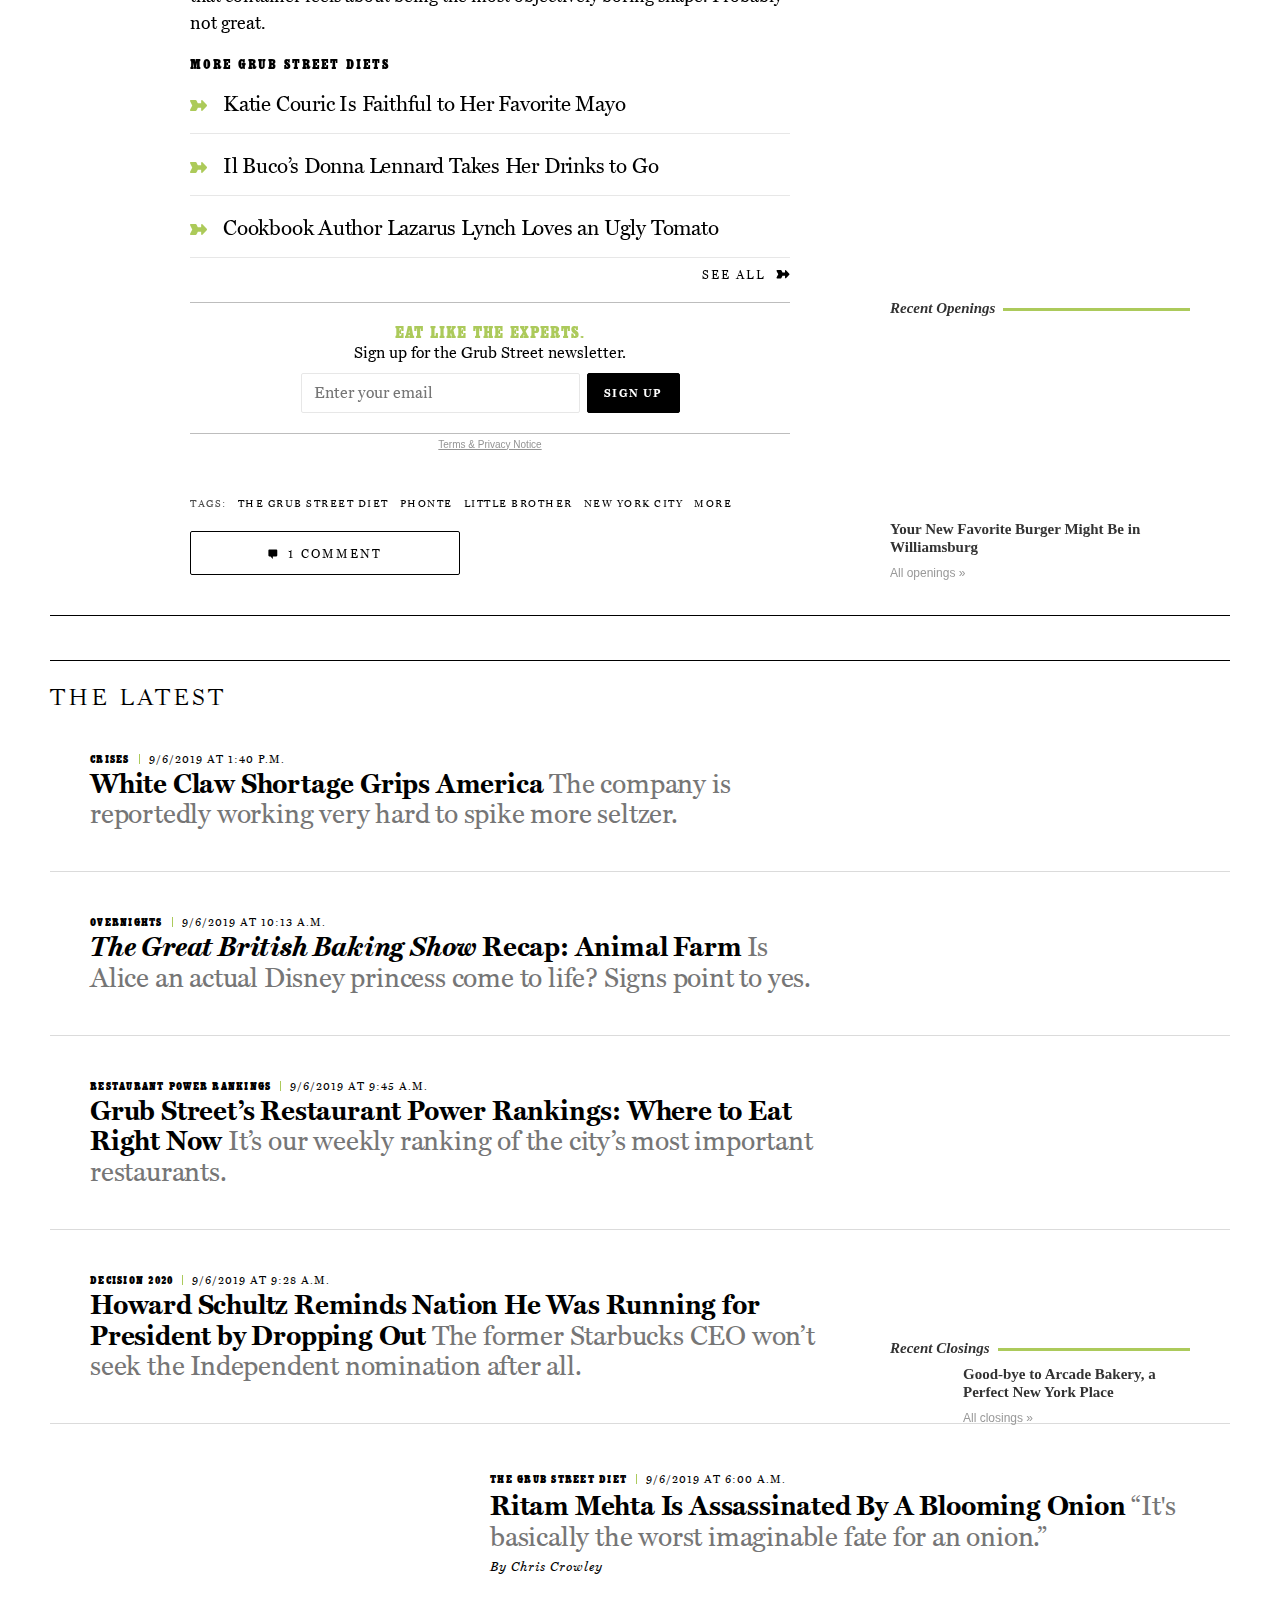
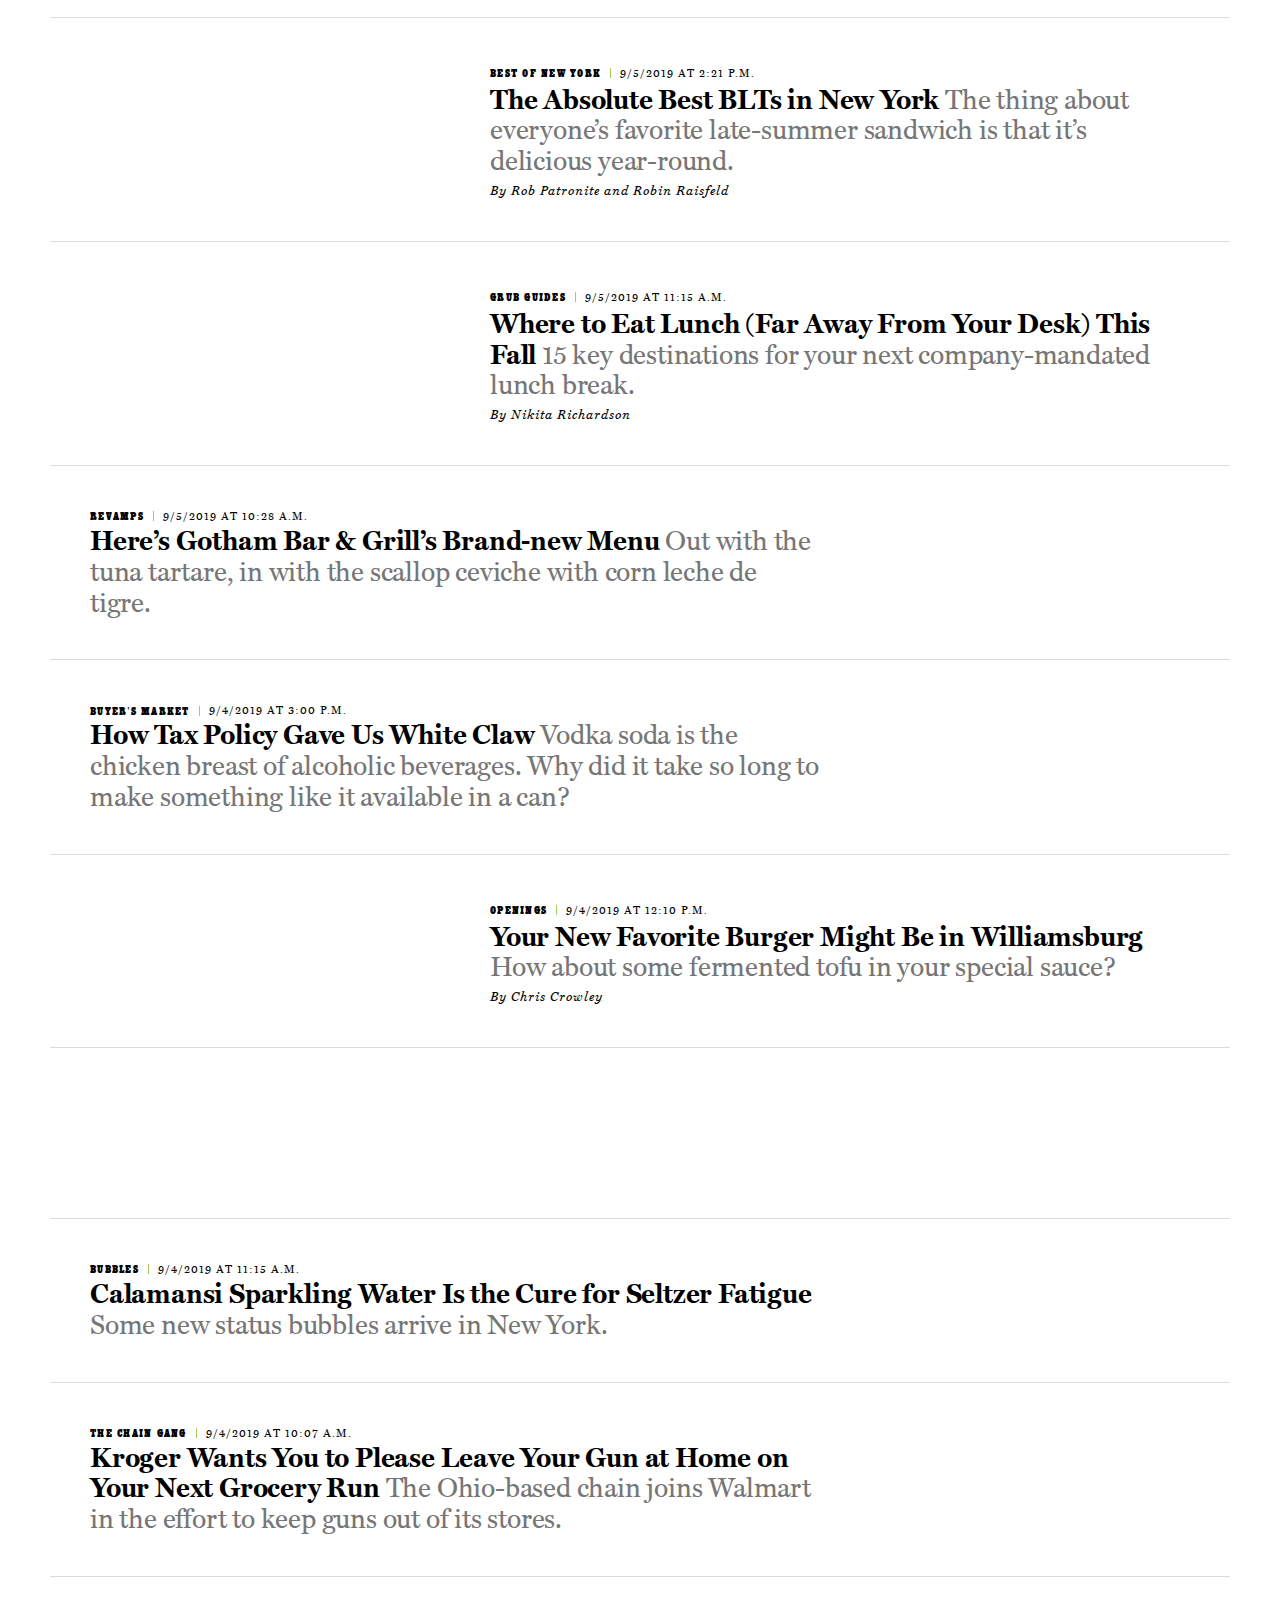
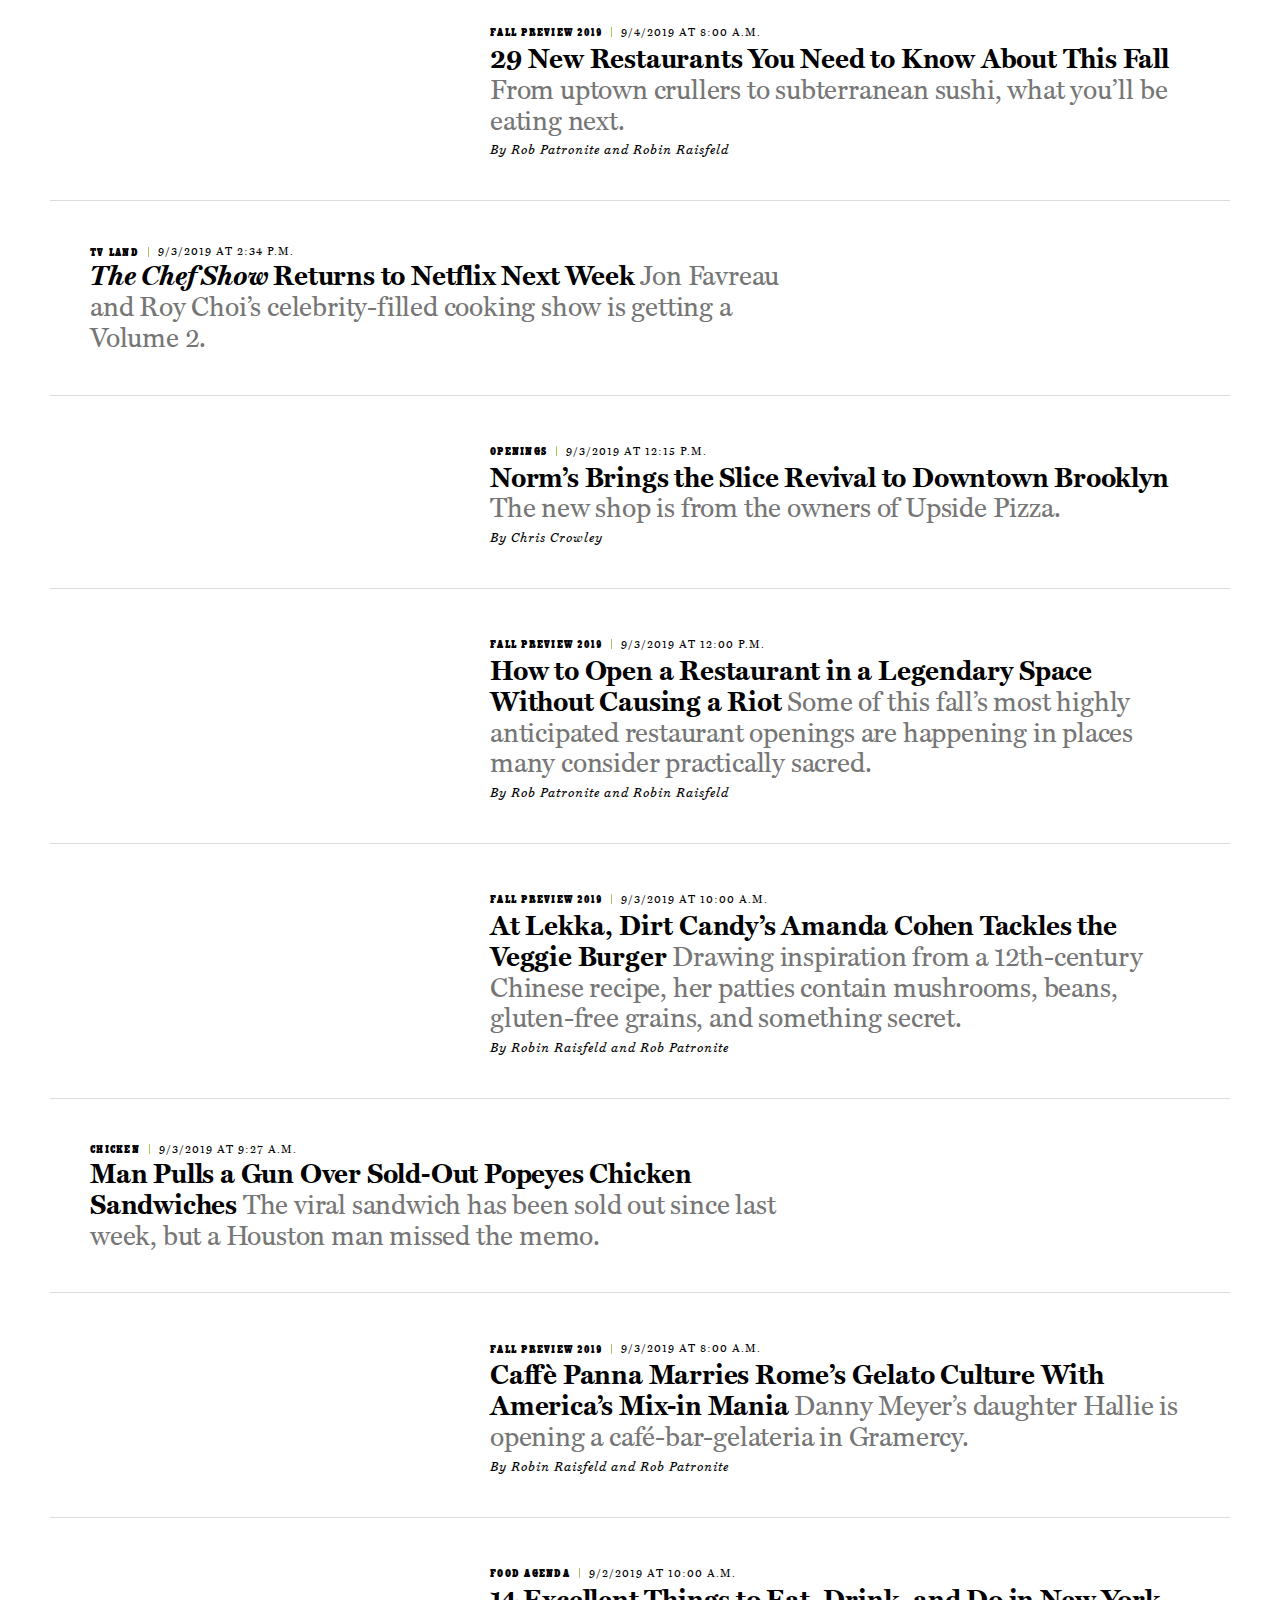
==== commit db70e8d6: "gsd" ====
--- a/grub_street_ritam/index.htm
+++ b/grub_street_ritam/index.htm
@@ -7009,7 +7009,6 @@
       </div>
 
 
-      <span class="ambrose-short-hed">The Grub Street Diet of Little Brother’s Phonte</span>
 
 
 
@@ -8106,9 +8105,9 @@
             <time class="timestamp" datetime="2019-09-06T06:00:25.246-04:00">9/6/2019 at 6:00 a.m.</time>
         </div>
         <span class="headline has-teaser">
-          Little Brother’s Phonte Wouldn’t Trust Himself With Biscoff Butter
+          Ritam Mehta Is Assassinated By A Blooming Onion
             <span class="teaser">
-              “I know I’m not that strong.”
+              “It's basically the worst imaginable fate for an onion.”
             </span>
         </span>
           <div class="authors">
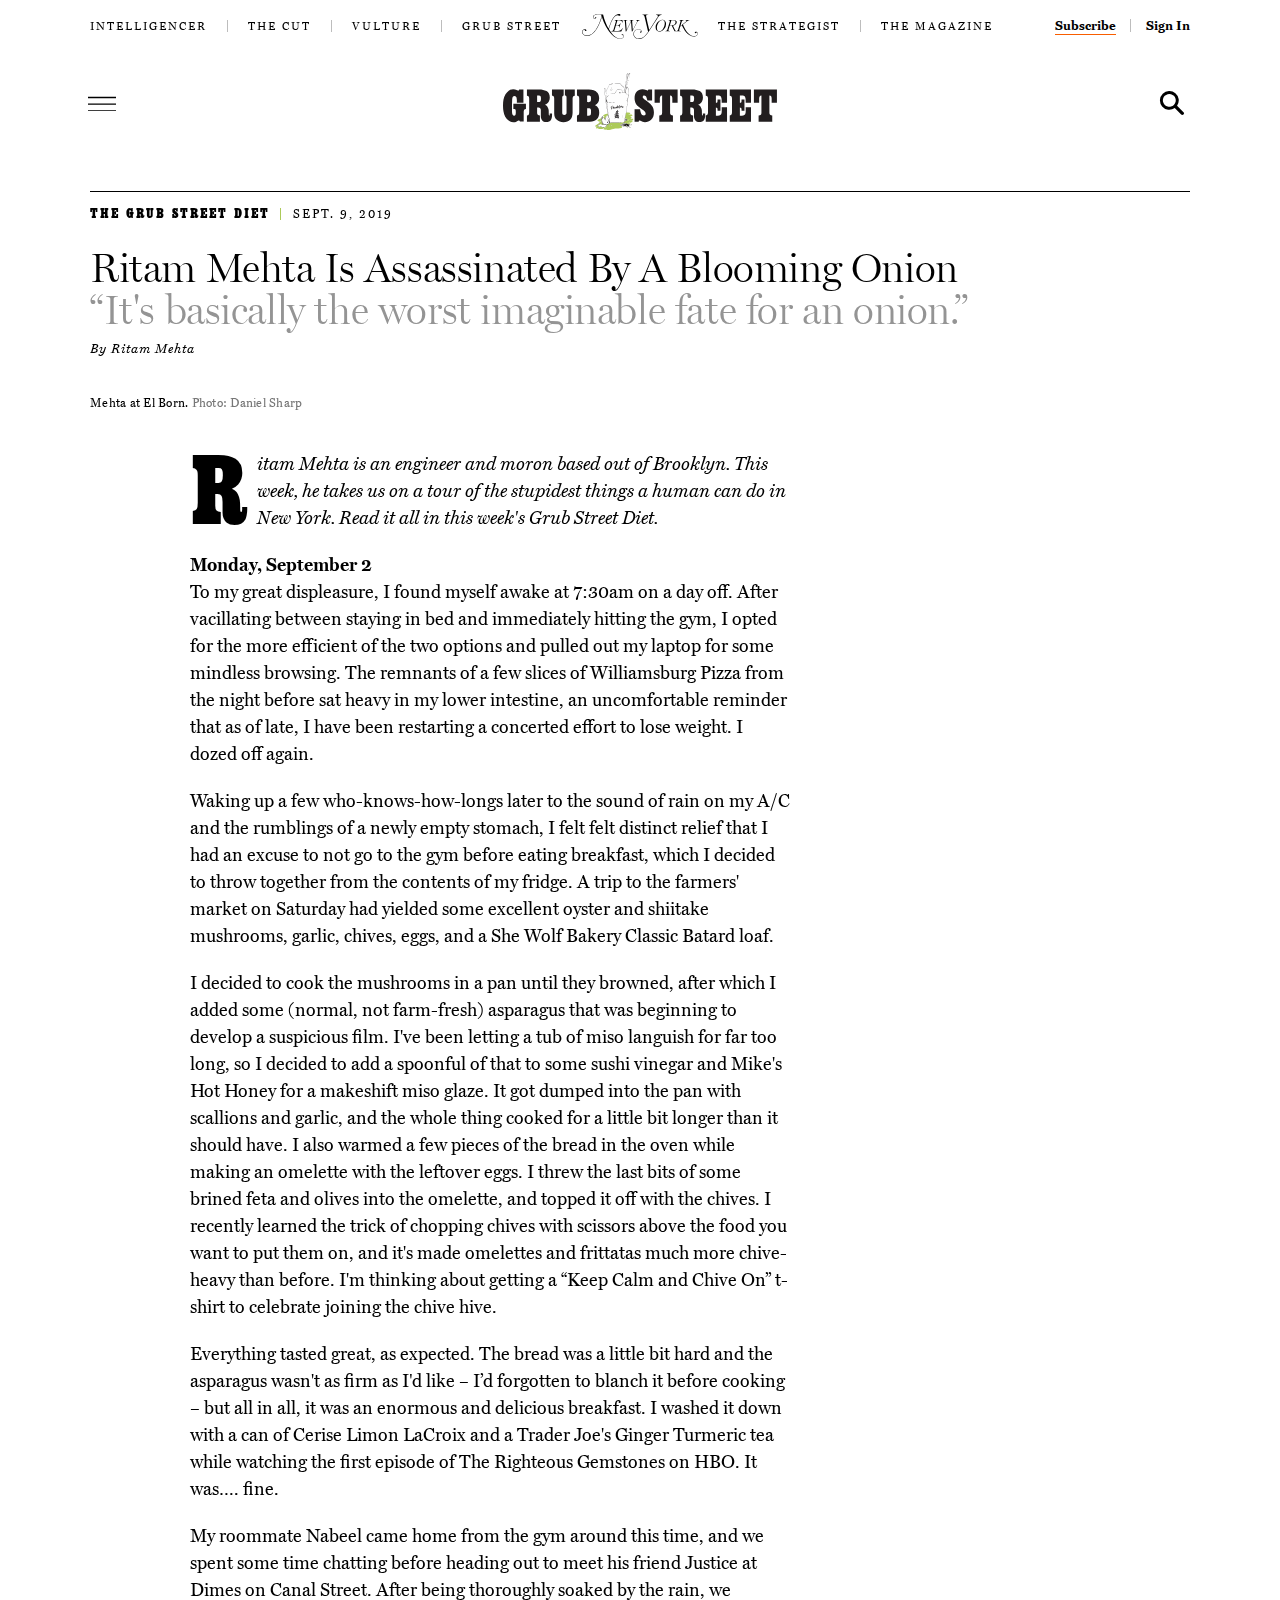
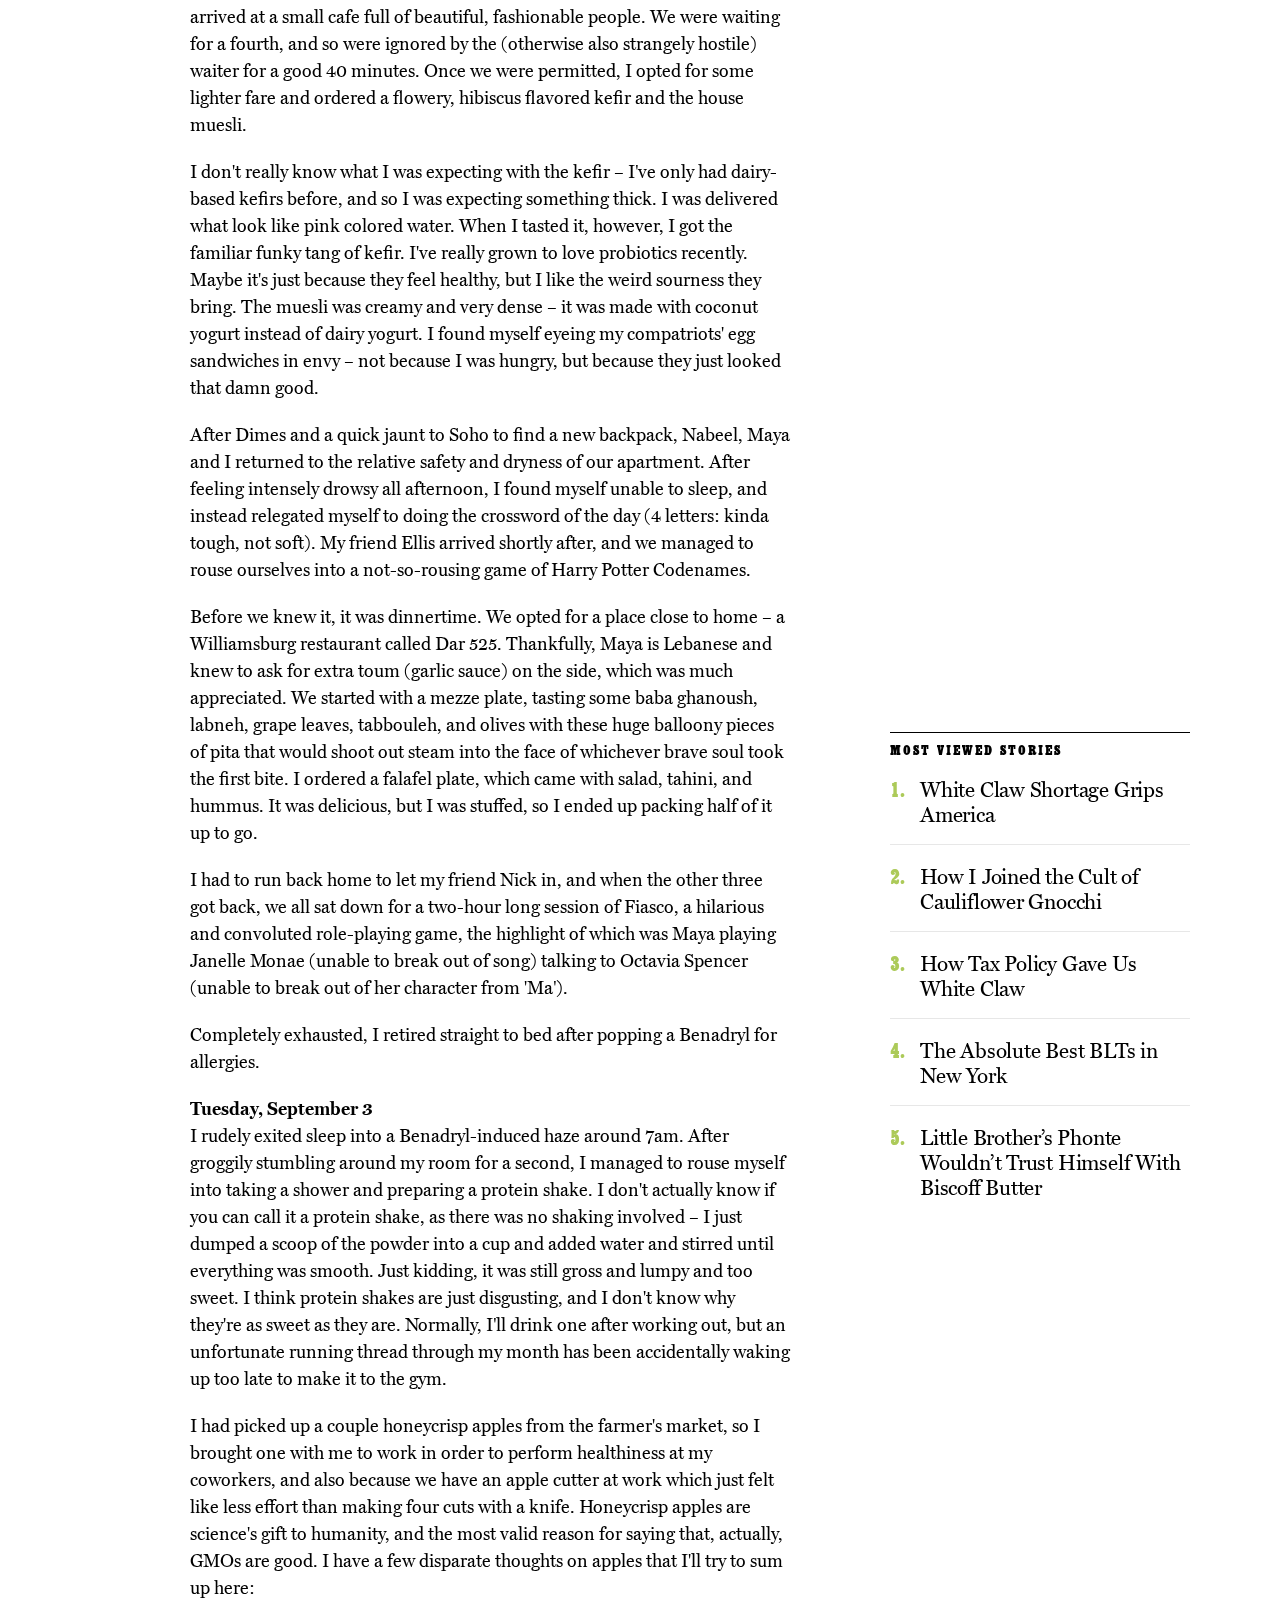
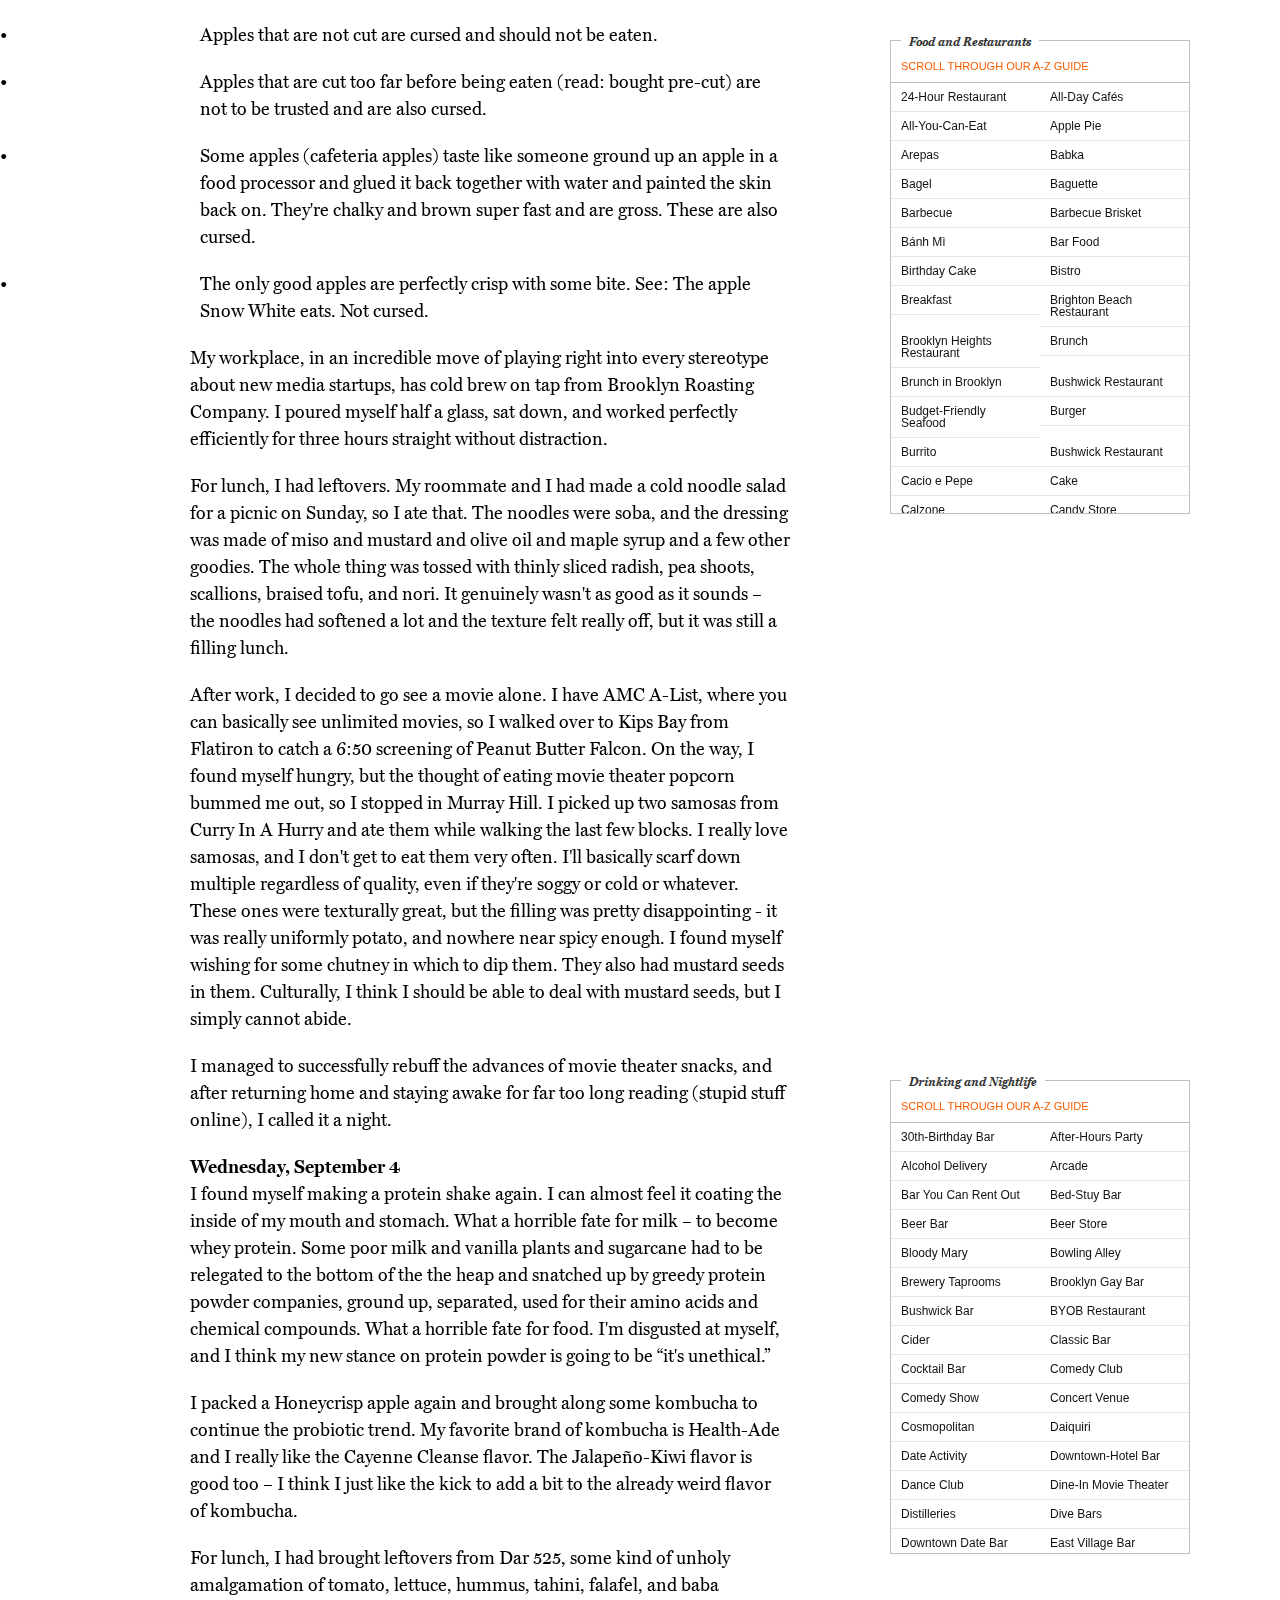
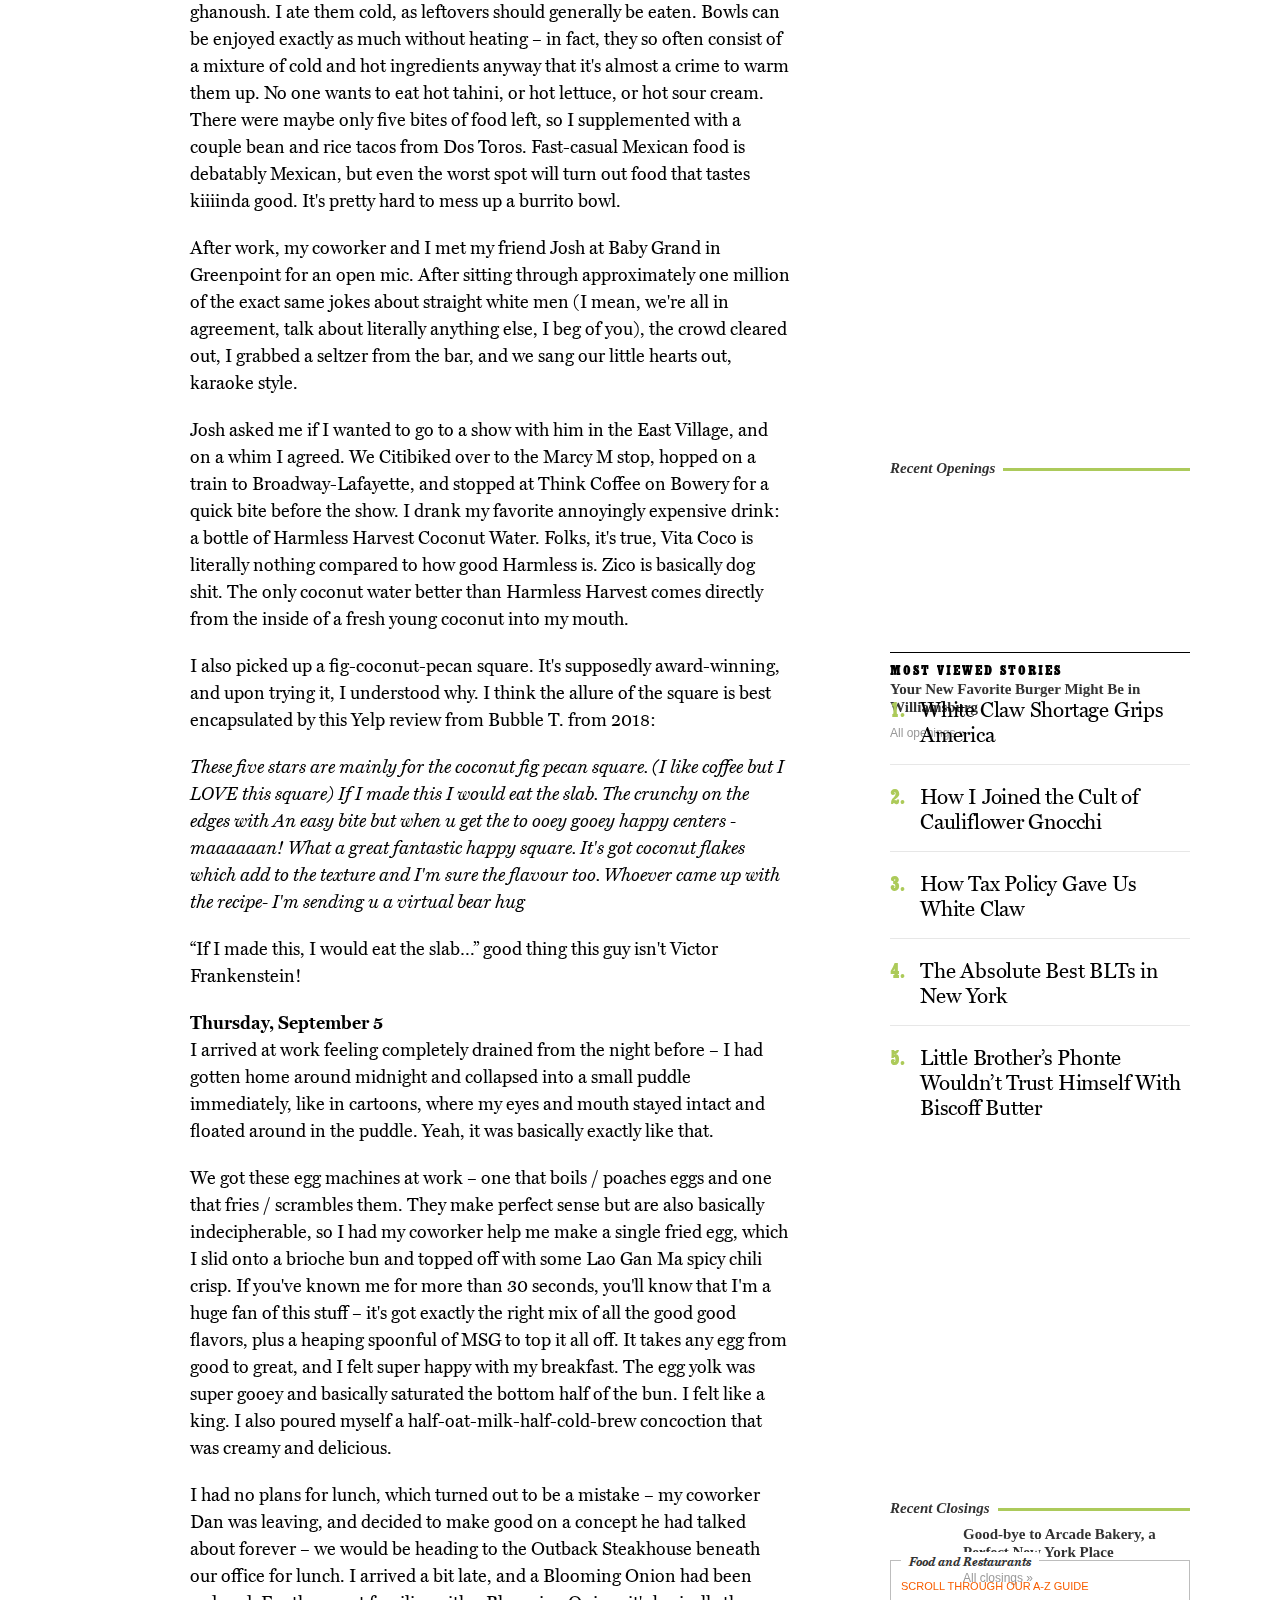
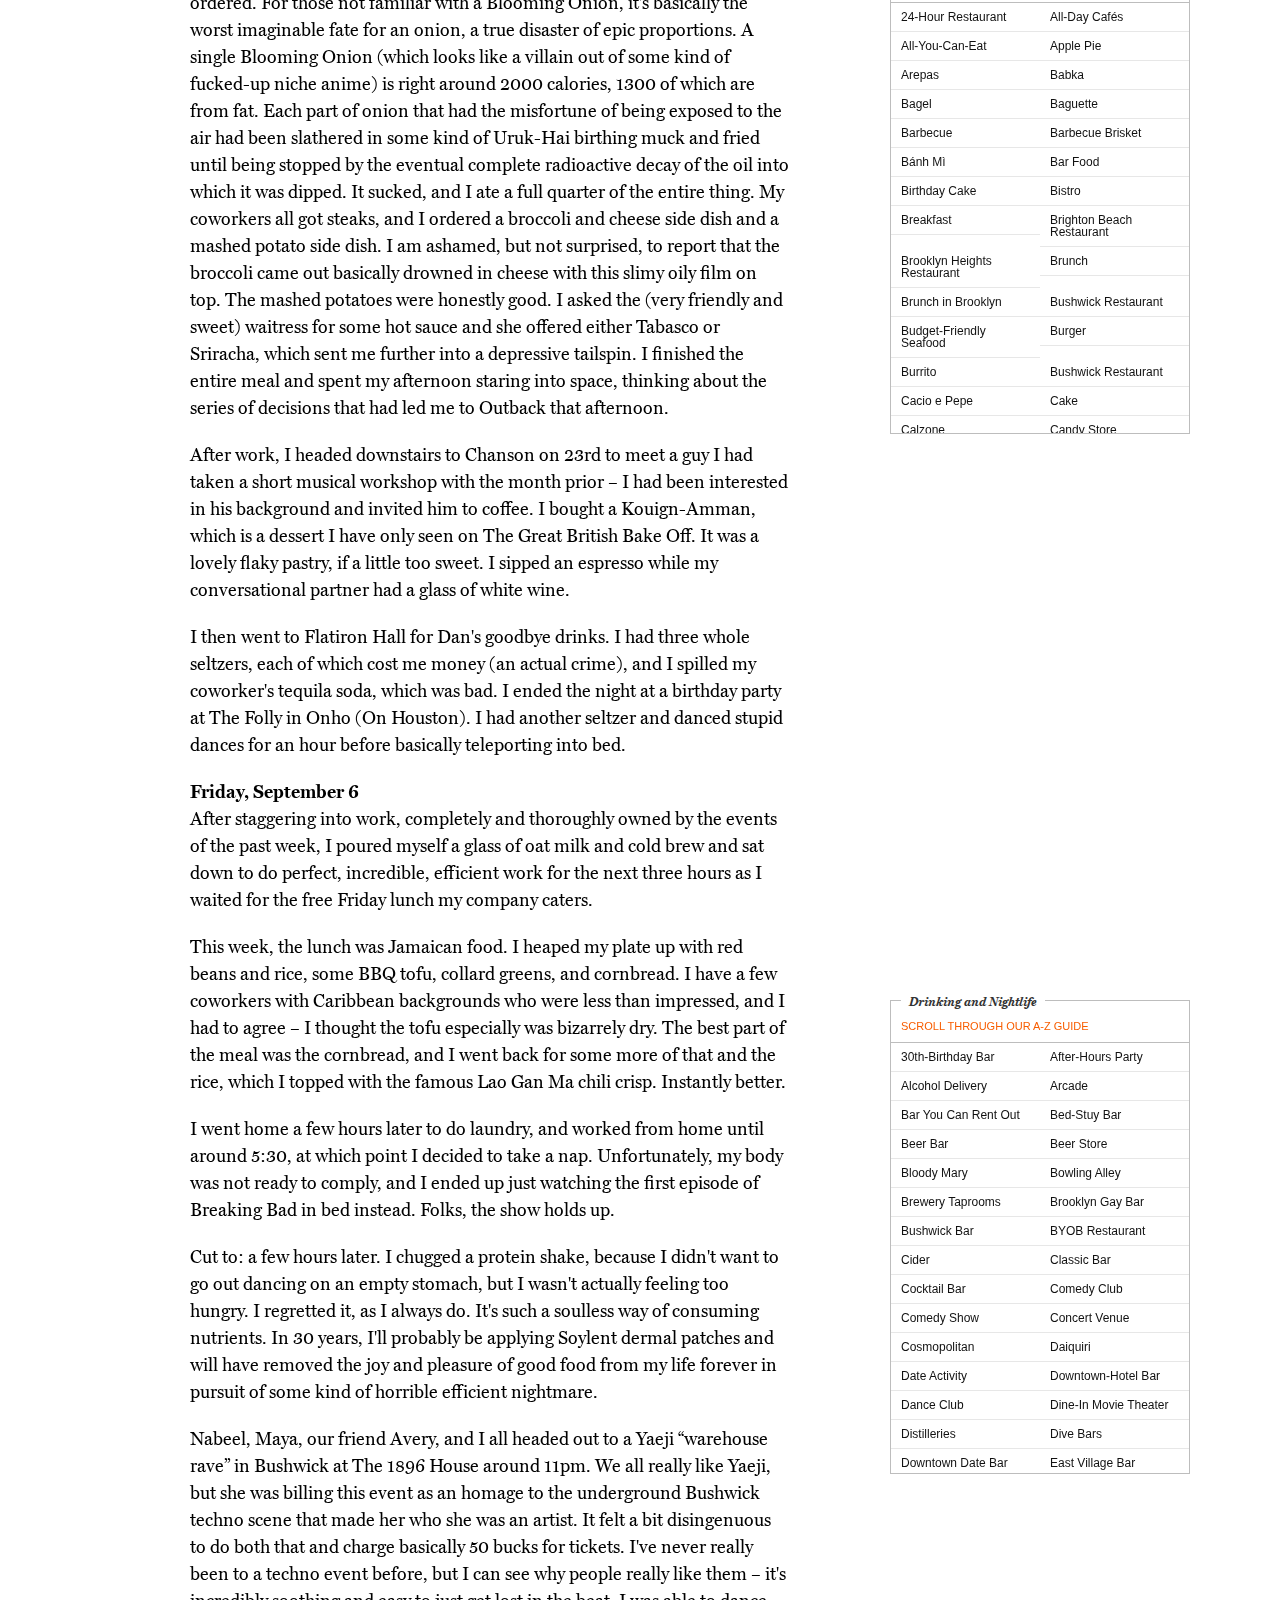
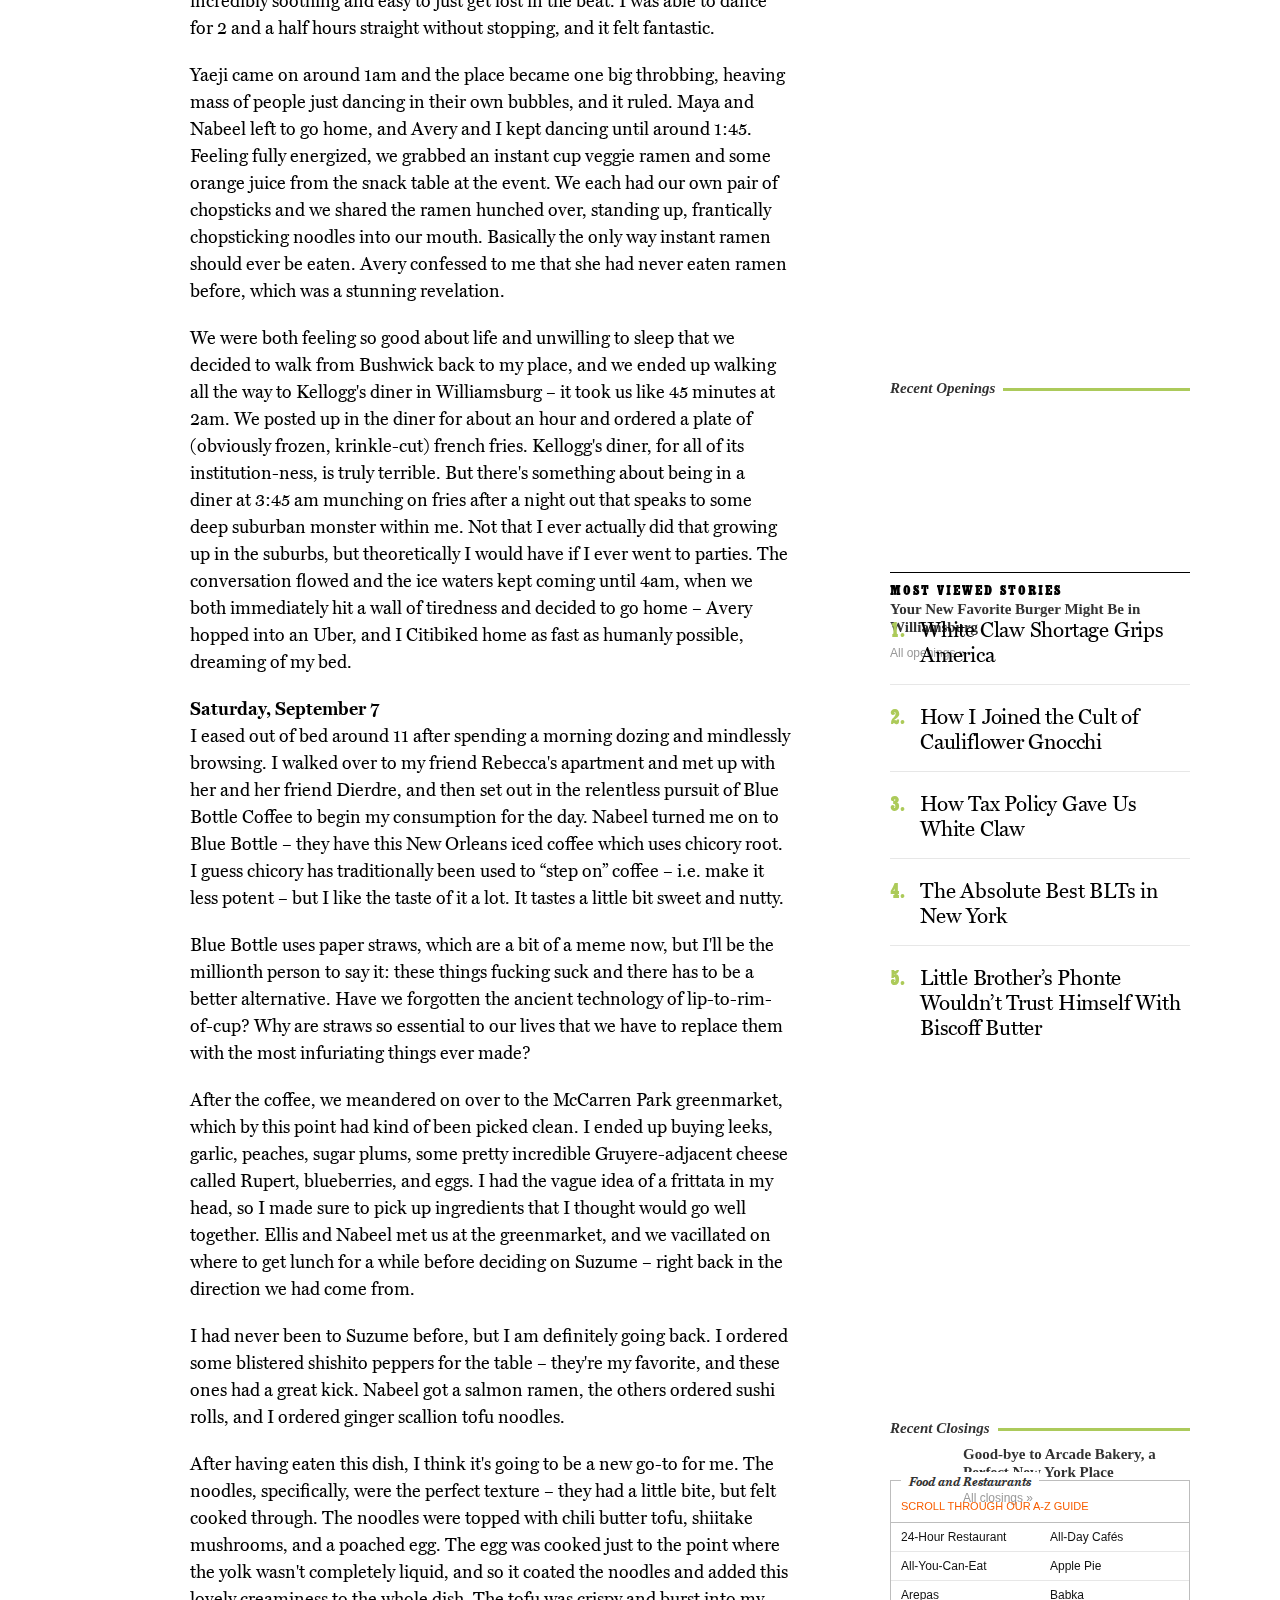
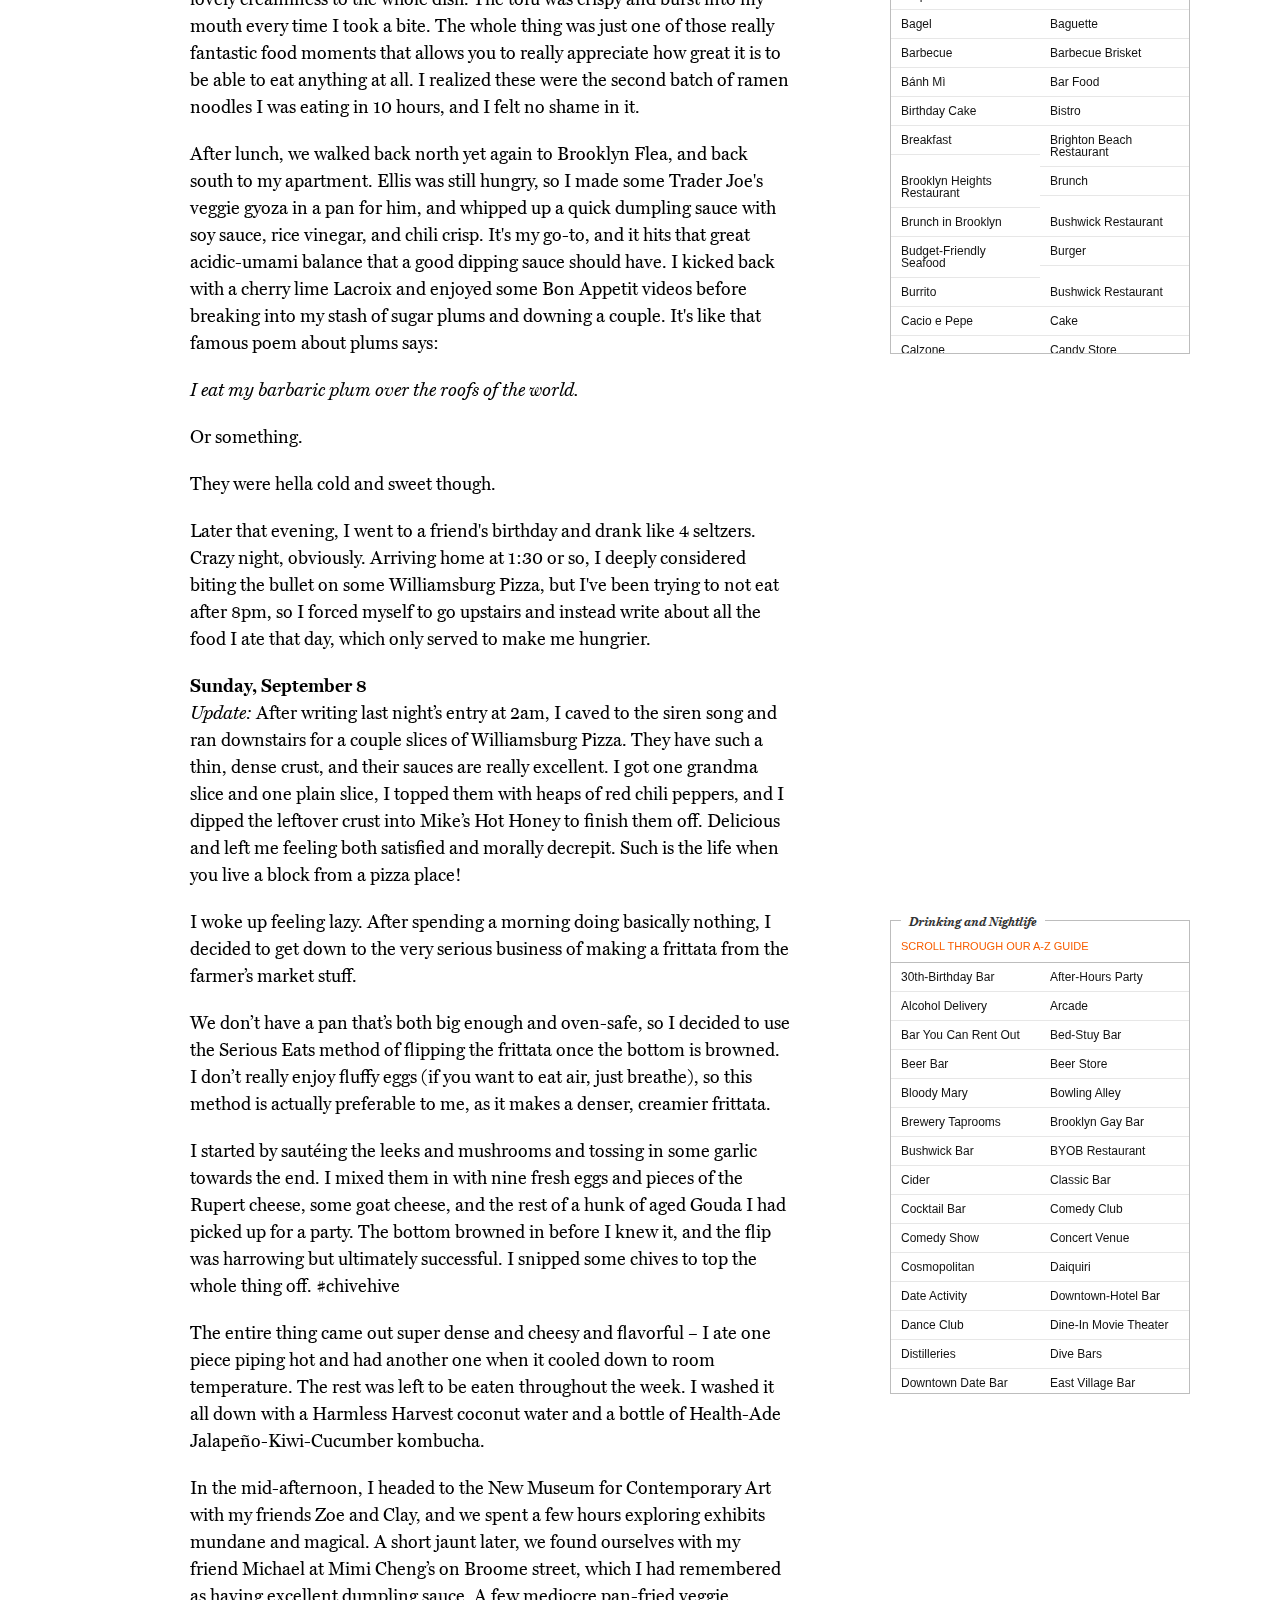
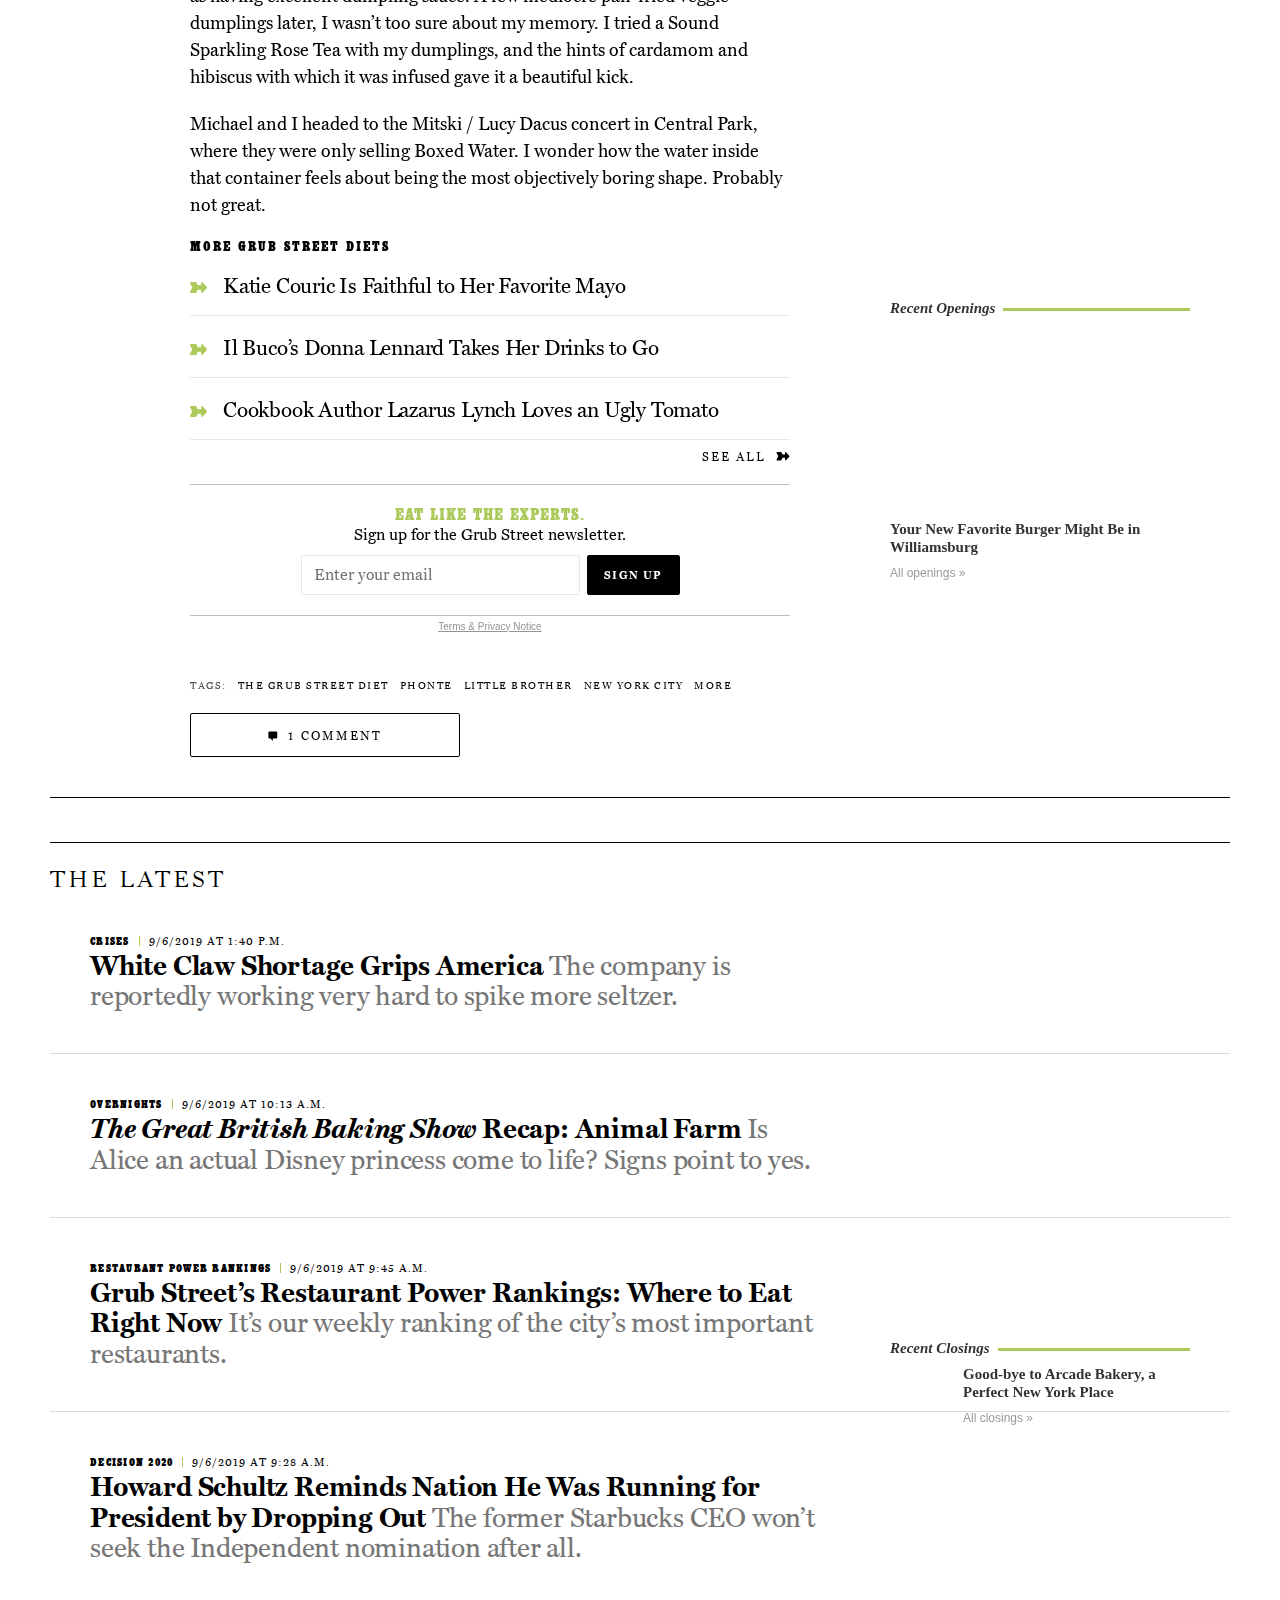
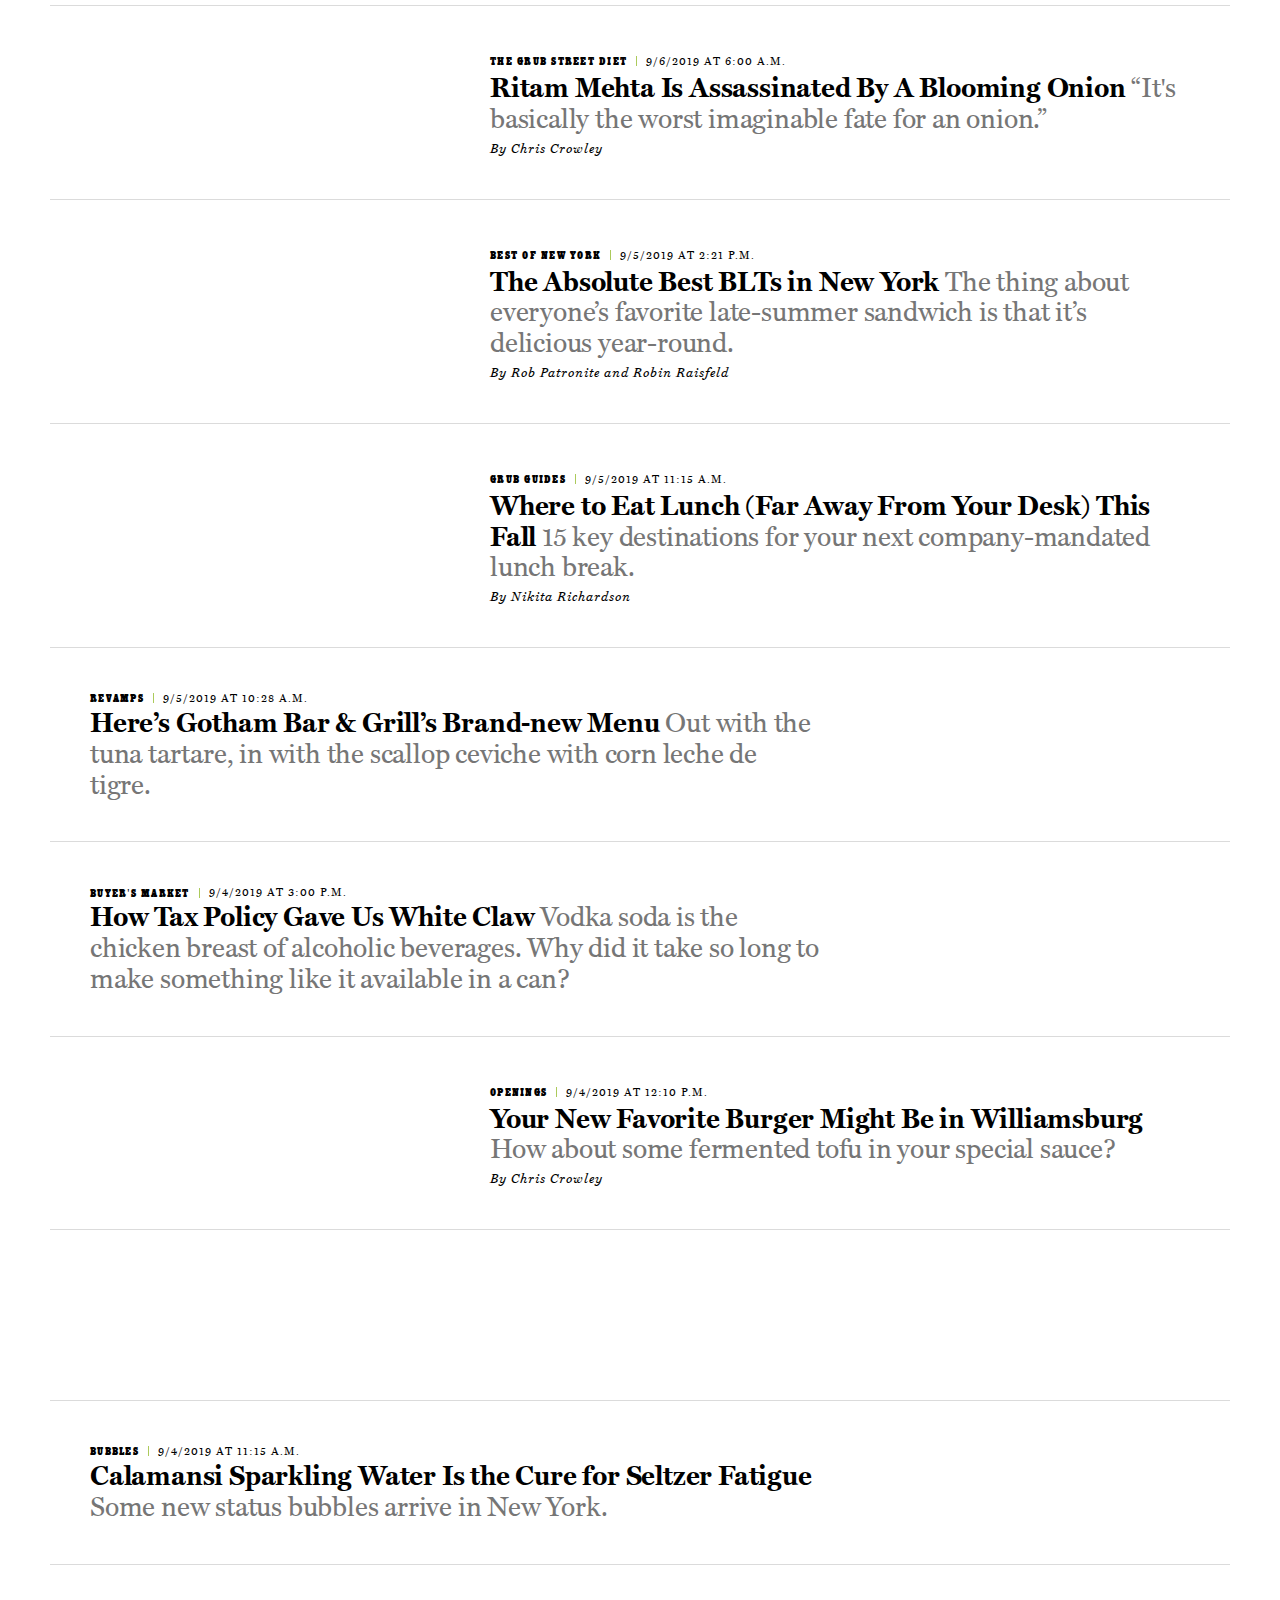
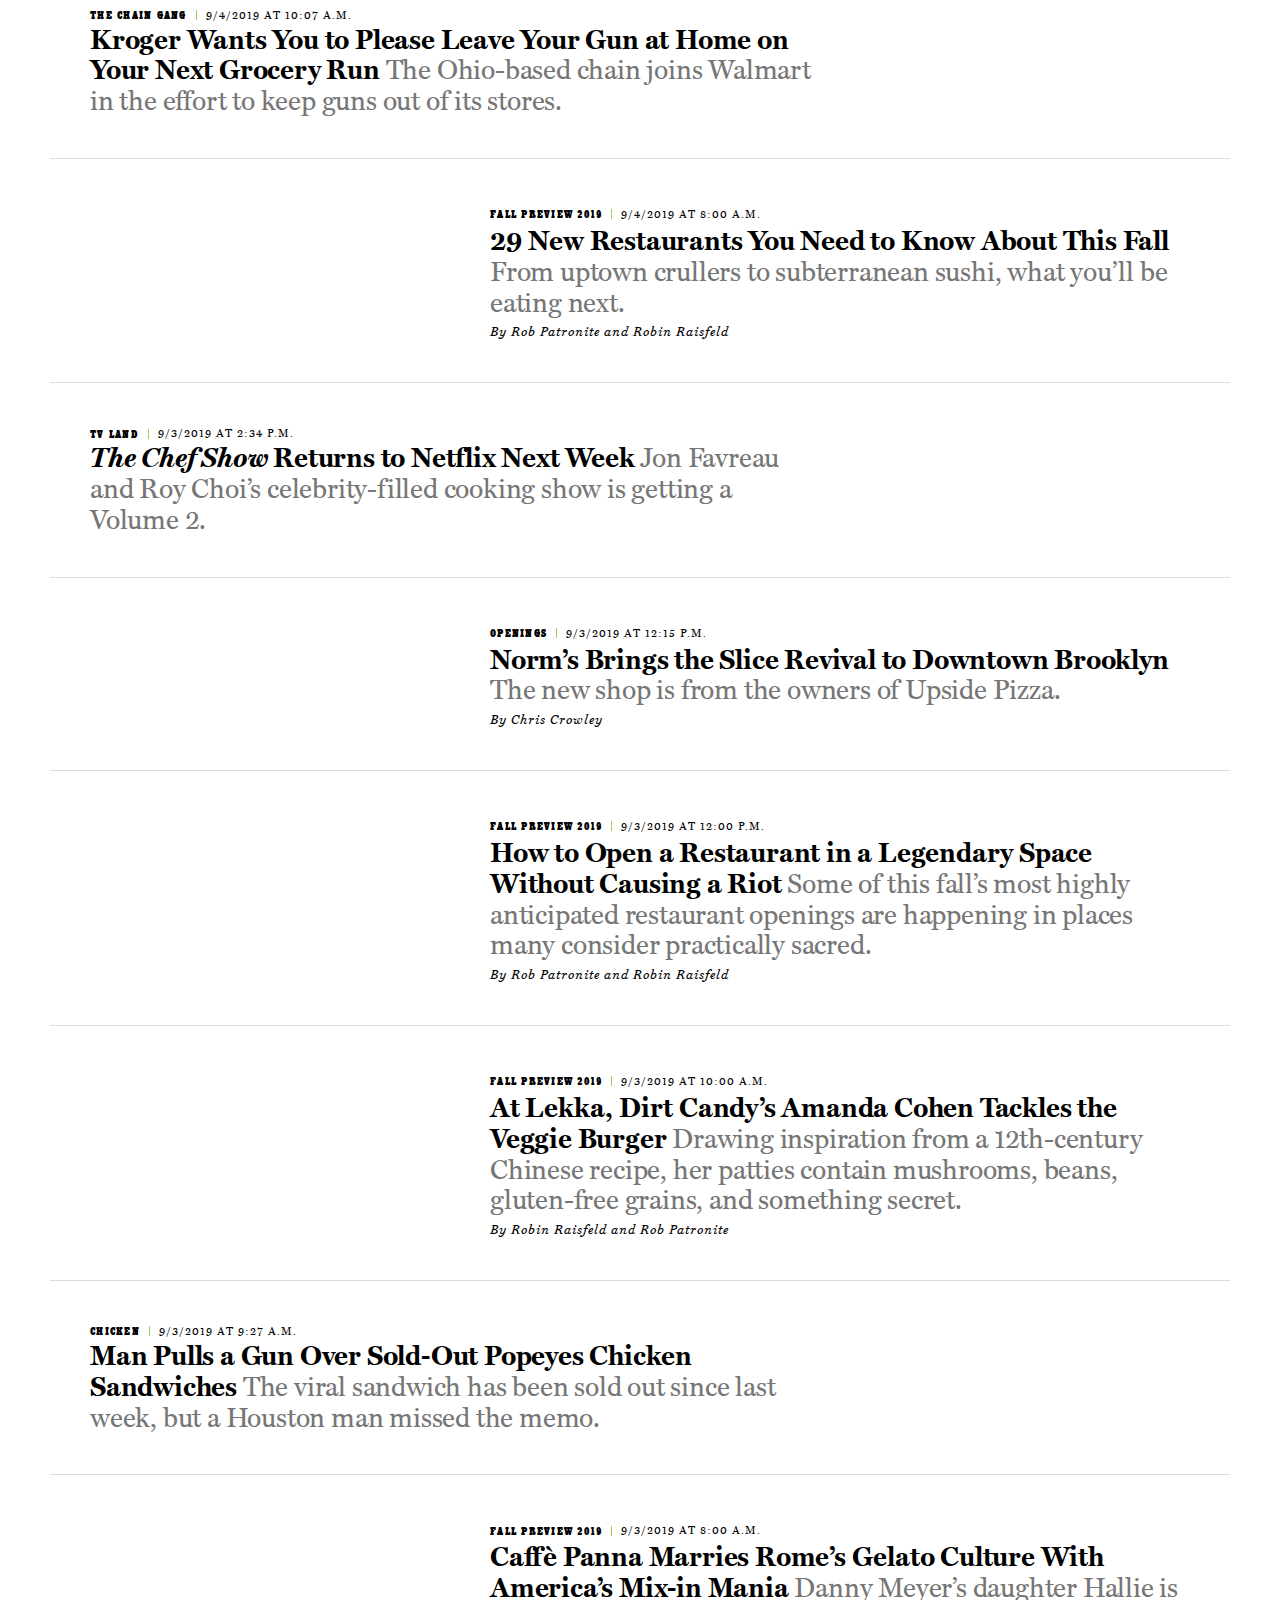
==== commit 76422eb1: "gsd" ====
--- a/grub_street_ritam/index.htm
+++ b/grub_street_ritam/index.htm
@@ -6785,6 +6785,8 @@
 
           <p class="clay-paragraph">I don't really know what I was expecting with the kefir – I've only had dairy-based kefirs before, and so I was expecting something thick. I was delivered what look like pink colored water. When I tasted it, however, I got the familiar funky tang of kefir. I've really grown to love probiotics recently. Maybe it's just because they feel healthy, but I like the weird sourness they bring. The muesli was creamy and very dense – it was made with coconut yogurt instead of dairy yogurt. I found myself eyeing my compatriots' egg sandwiches in envy – not because I was hungry, but because they just looked that damn good.</p>
 
+          <p class="clay-paragraph">After Dimes and a quick jaunt to Soho to find a new backpack, Nabeel, Maya and I returned to the relative safety and dryness of our apartment. After feeling intensely drowsy all afternoon, I found myself unable to sleep, and instead relegated myself to doing the crossword of the day (4 letters: kinda tough, not soft). My friend Ellis arrived shortly after, and we managed to rouse ourselves into a not-so-rousing game of Harry Potter Codenames.</p>
+
           <p class="clay-paragraph">Before we knew it, it was dinnertime. We opted for a place close to home – a Williamsburg restaurant called Dar 525. Thankfully, Maya is Lebanese and knew to ask for extra toum (garlic sauce) on the side, which was much appreciated. We started with a mezze plate, tasting some baba ghanoush, labneh, grape leaves, tabbouleh, and olives with these huge balloony pieces of pita that would shoot out steam into the face of whichever brave soul took the first bite. I ordered a falafel plate, which came with salad, tahini, and hummus. It was delicious, but I was stuffed, so I ended up packing half of it up to go.</p>
 
           <p class="clay-paragraph">I had to run back home to let my friend Nick in, and when the other three got back, we all sat down for a two-hour long session of Fiasco, a hilarious and convoluted role-playing game, the highlight of which was Maya playing Janelle Monae (unable to break out of song) talking to Octavia Spencer (unable to break out of her character from 'Ma').</p>
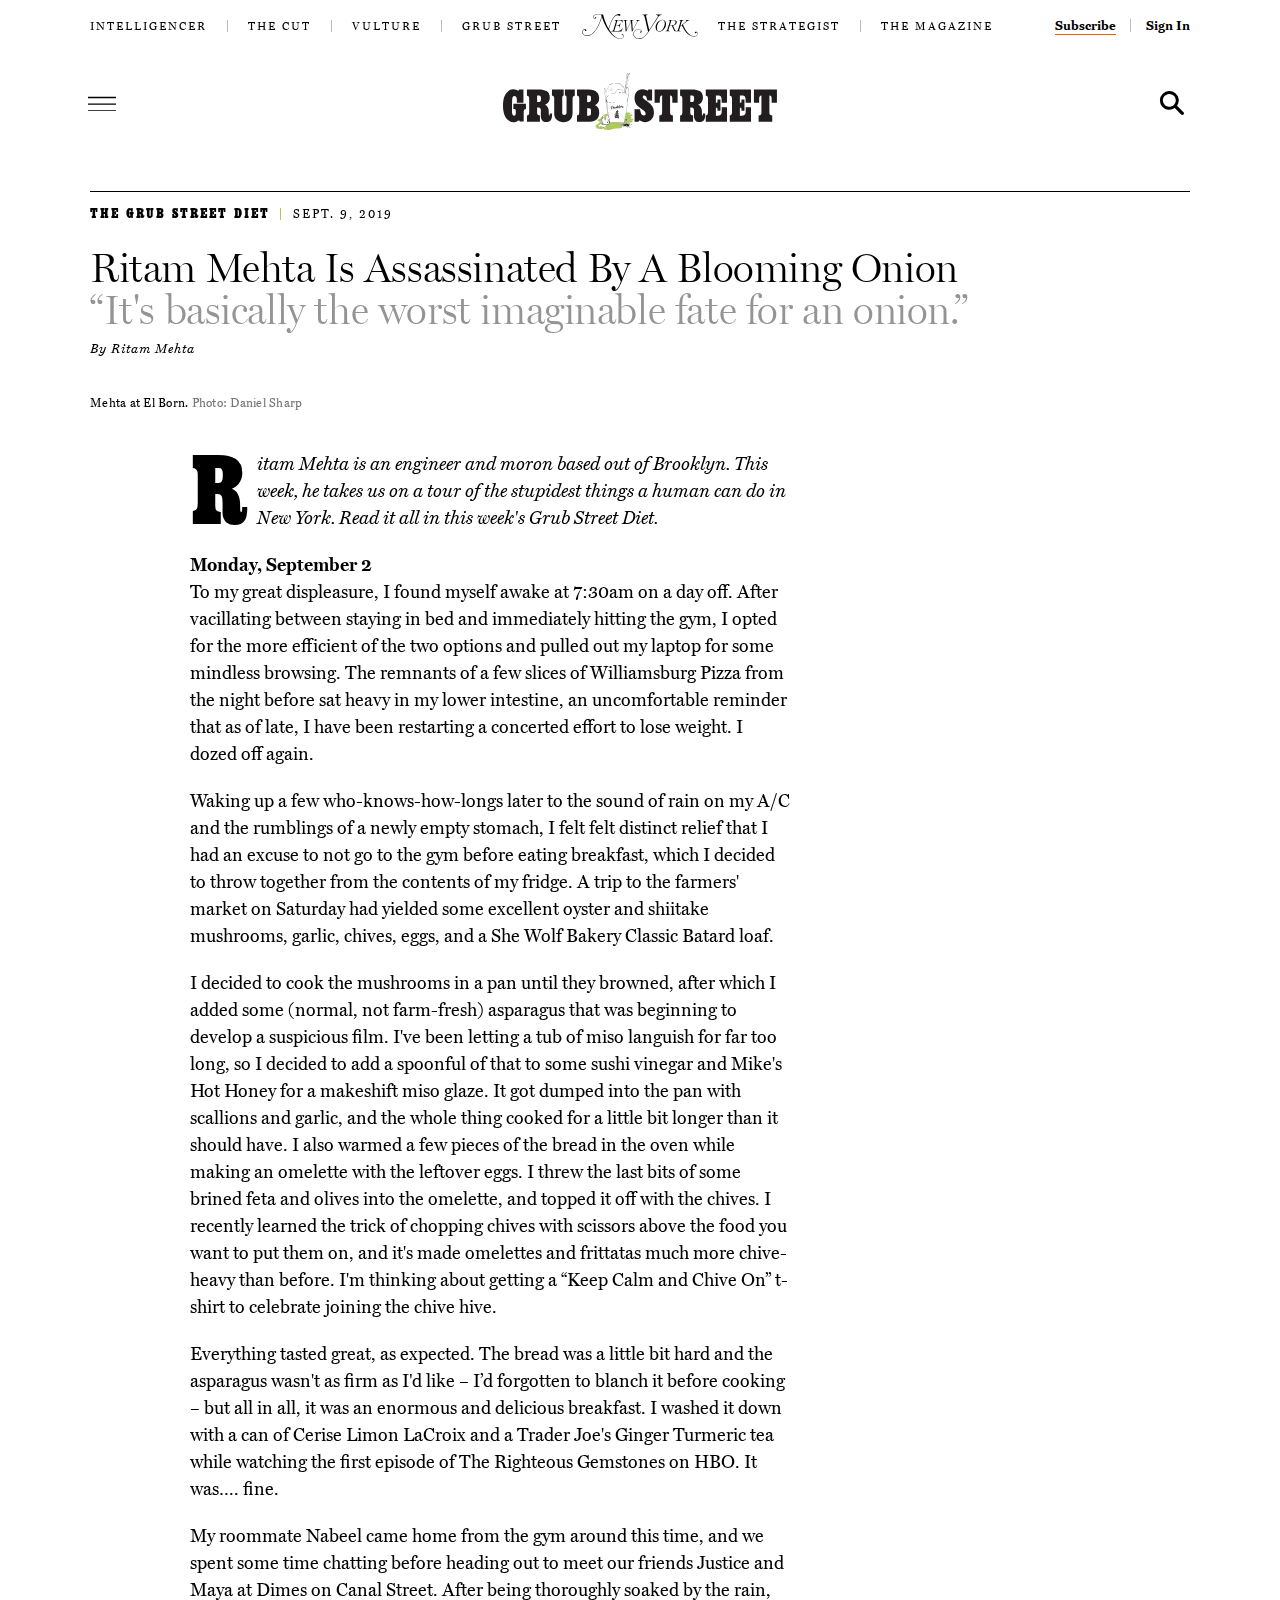
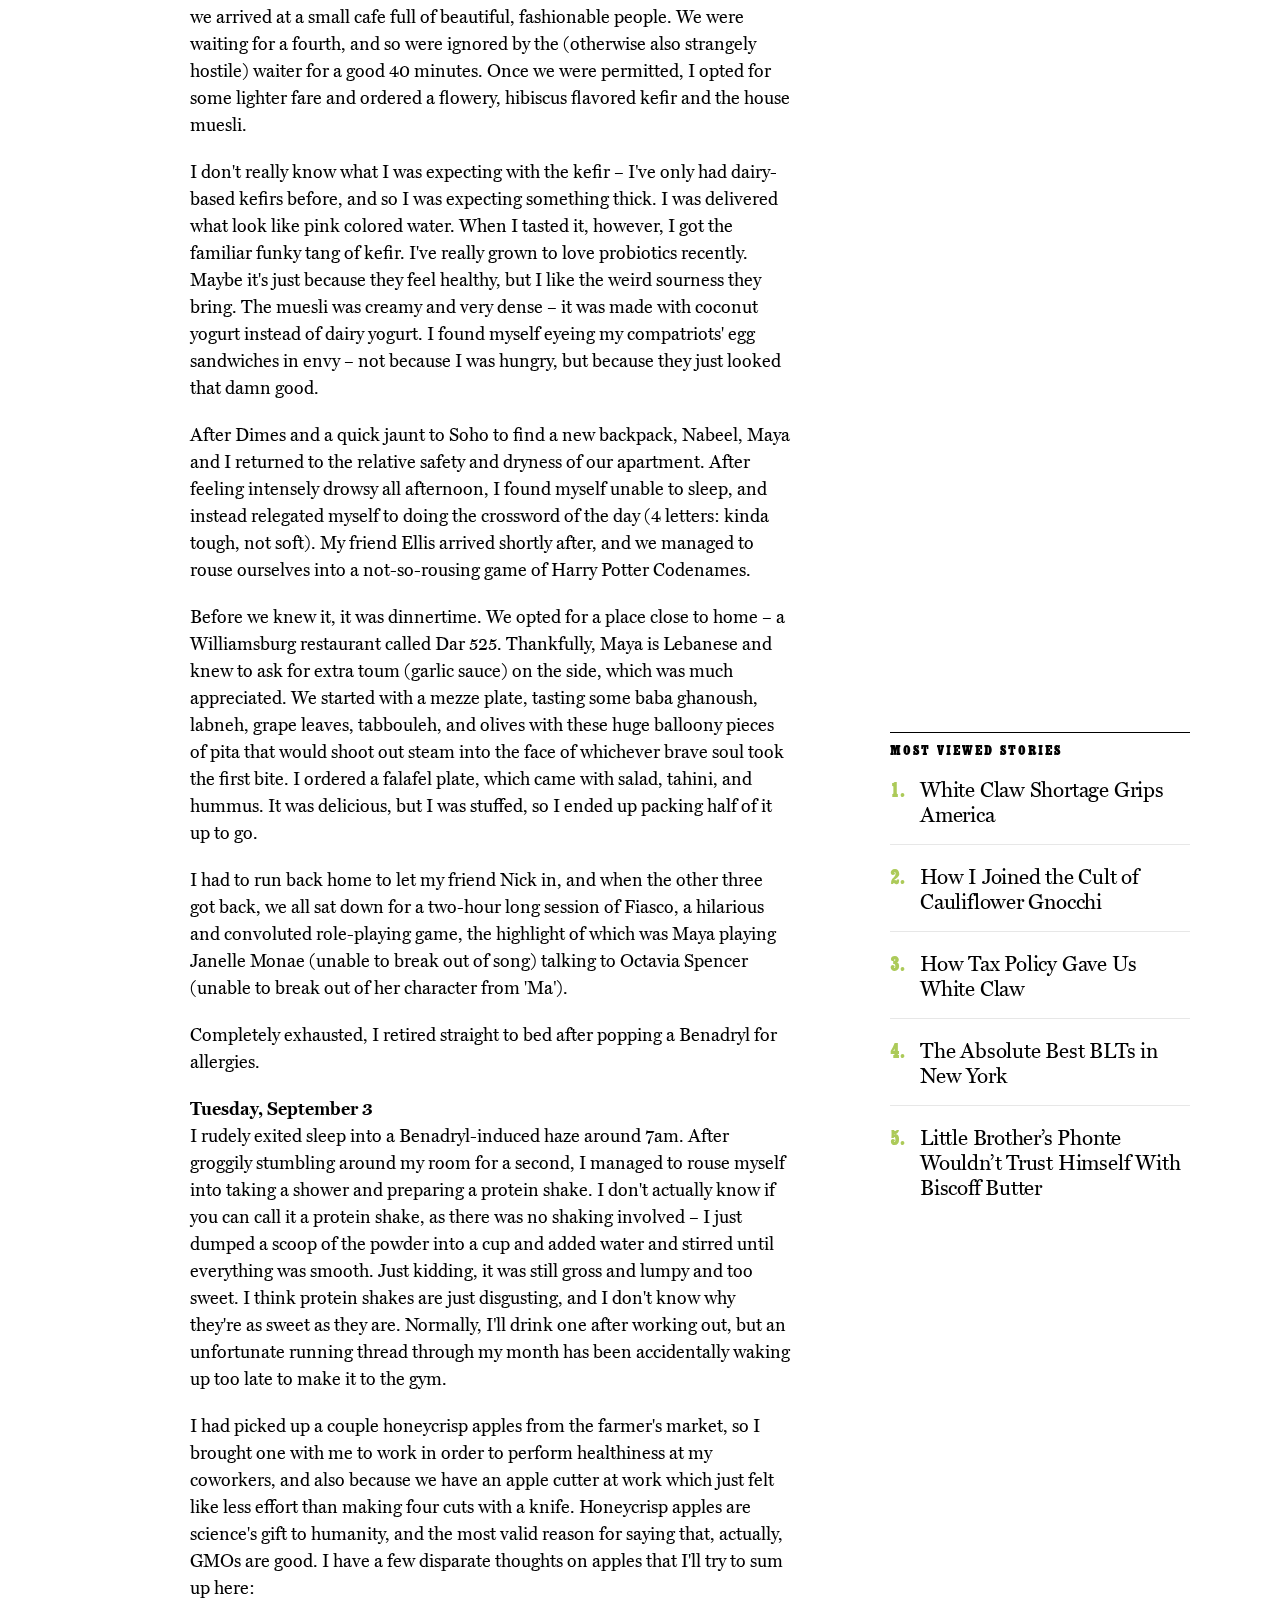
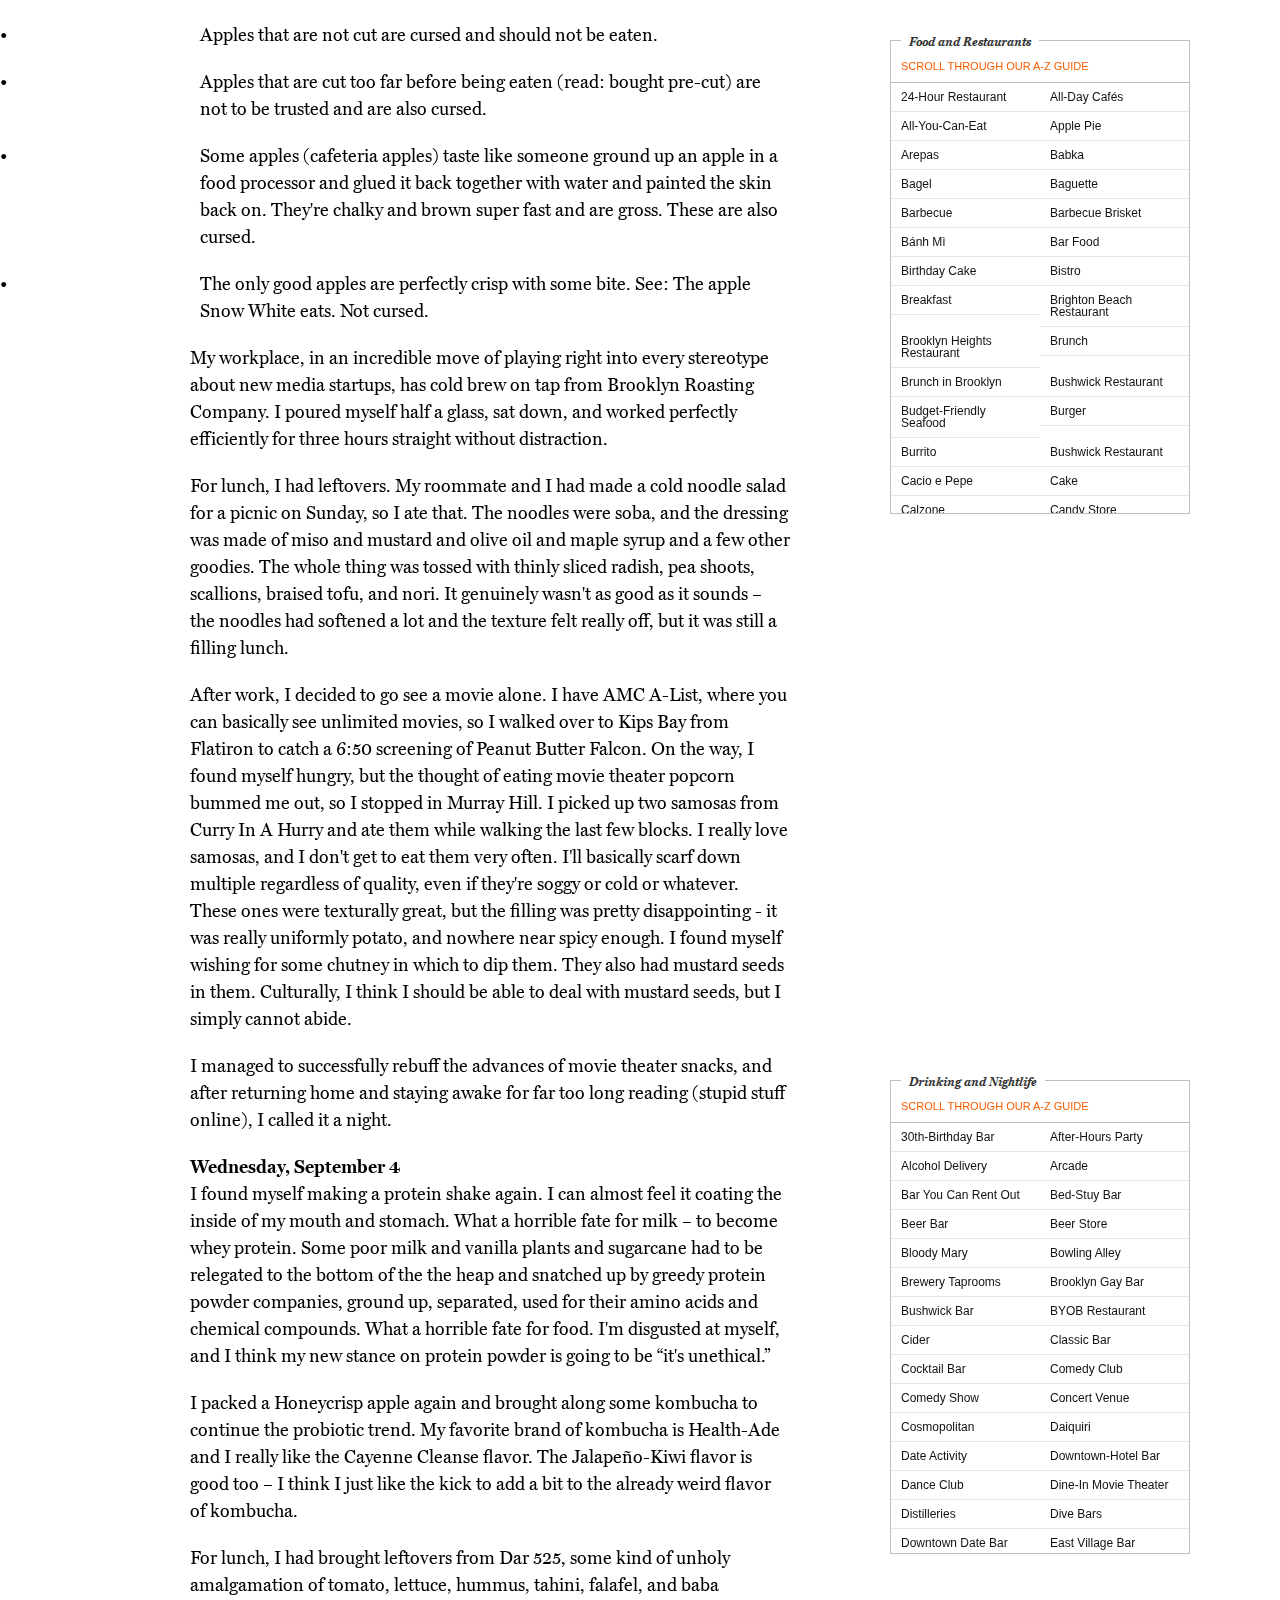
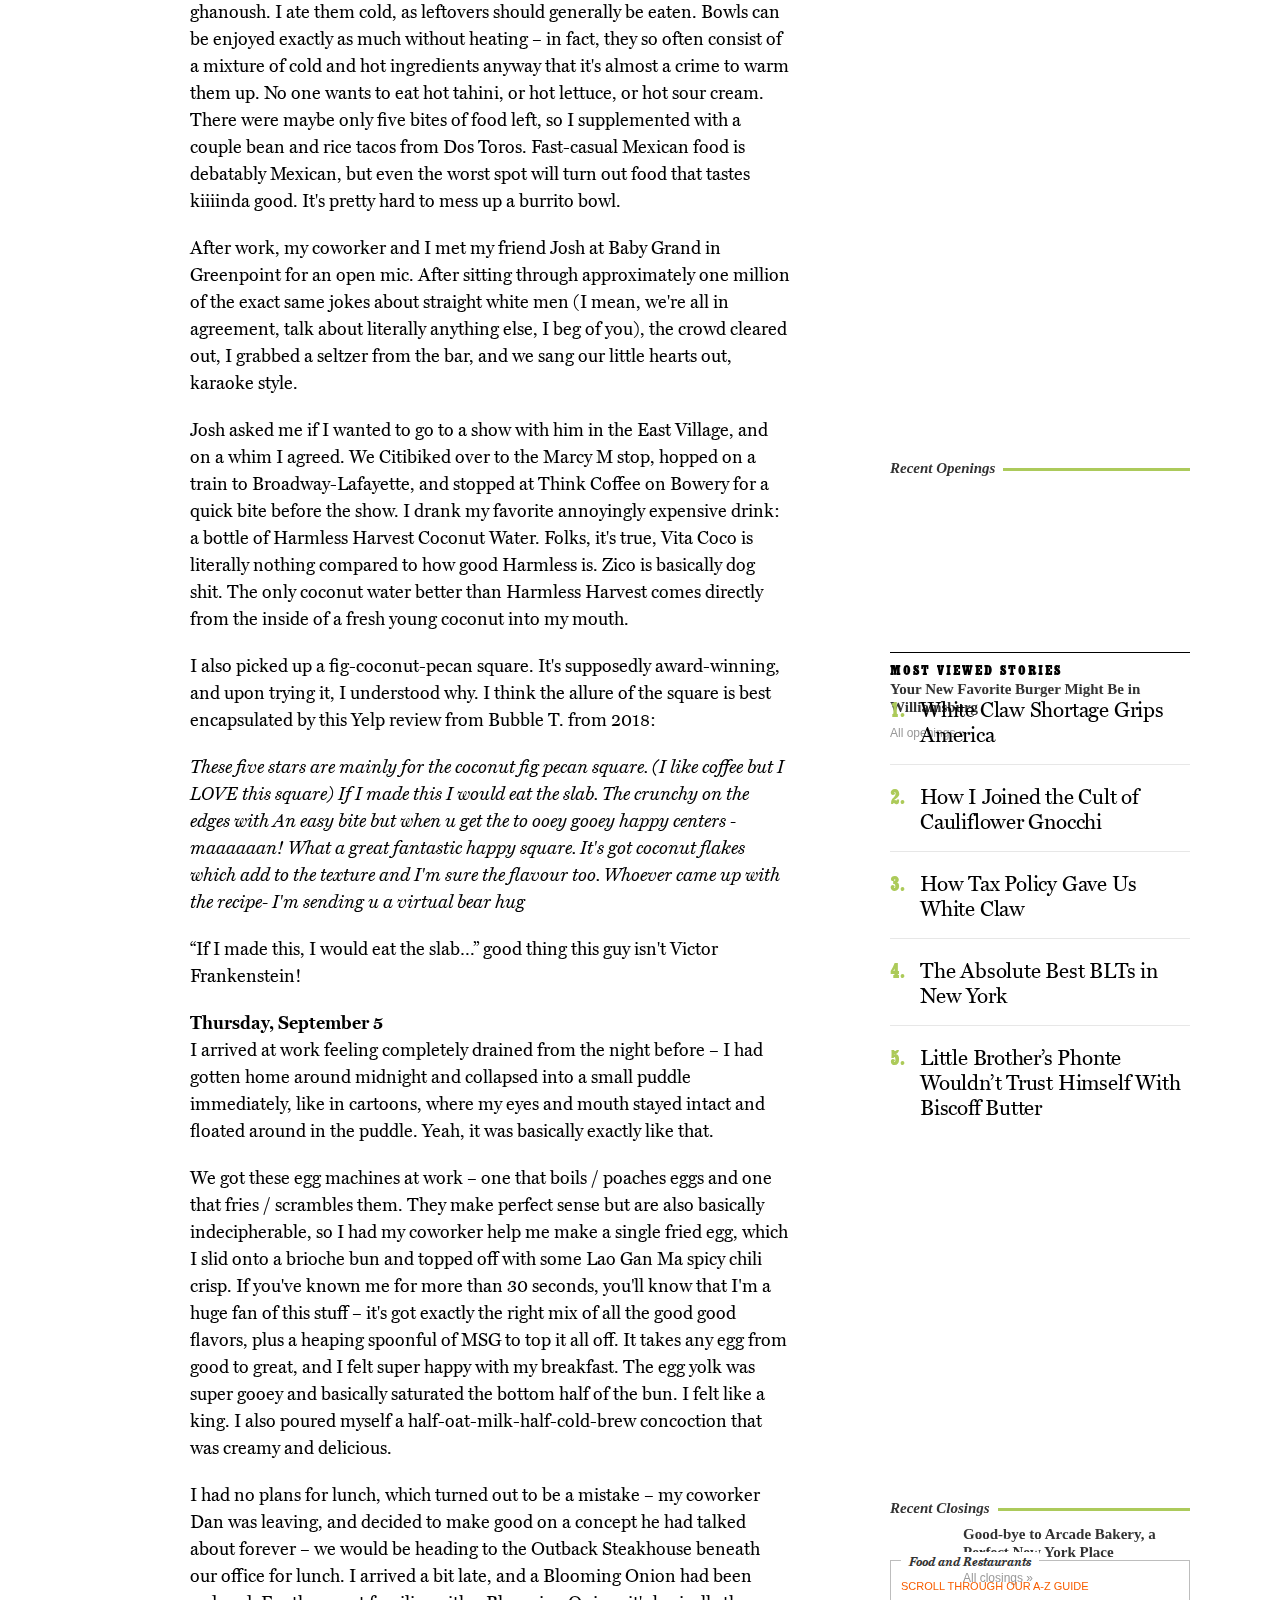
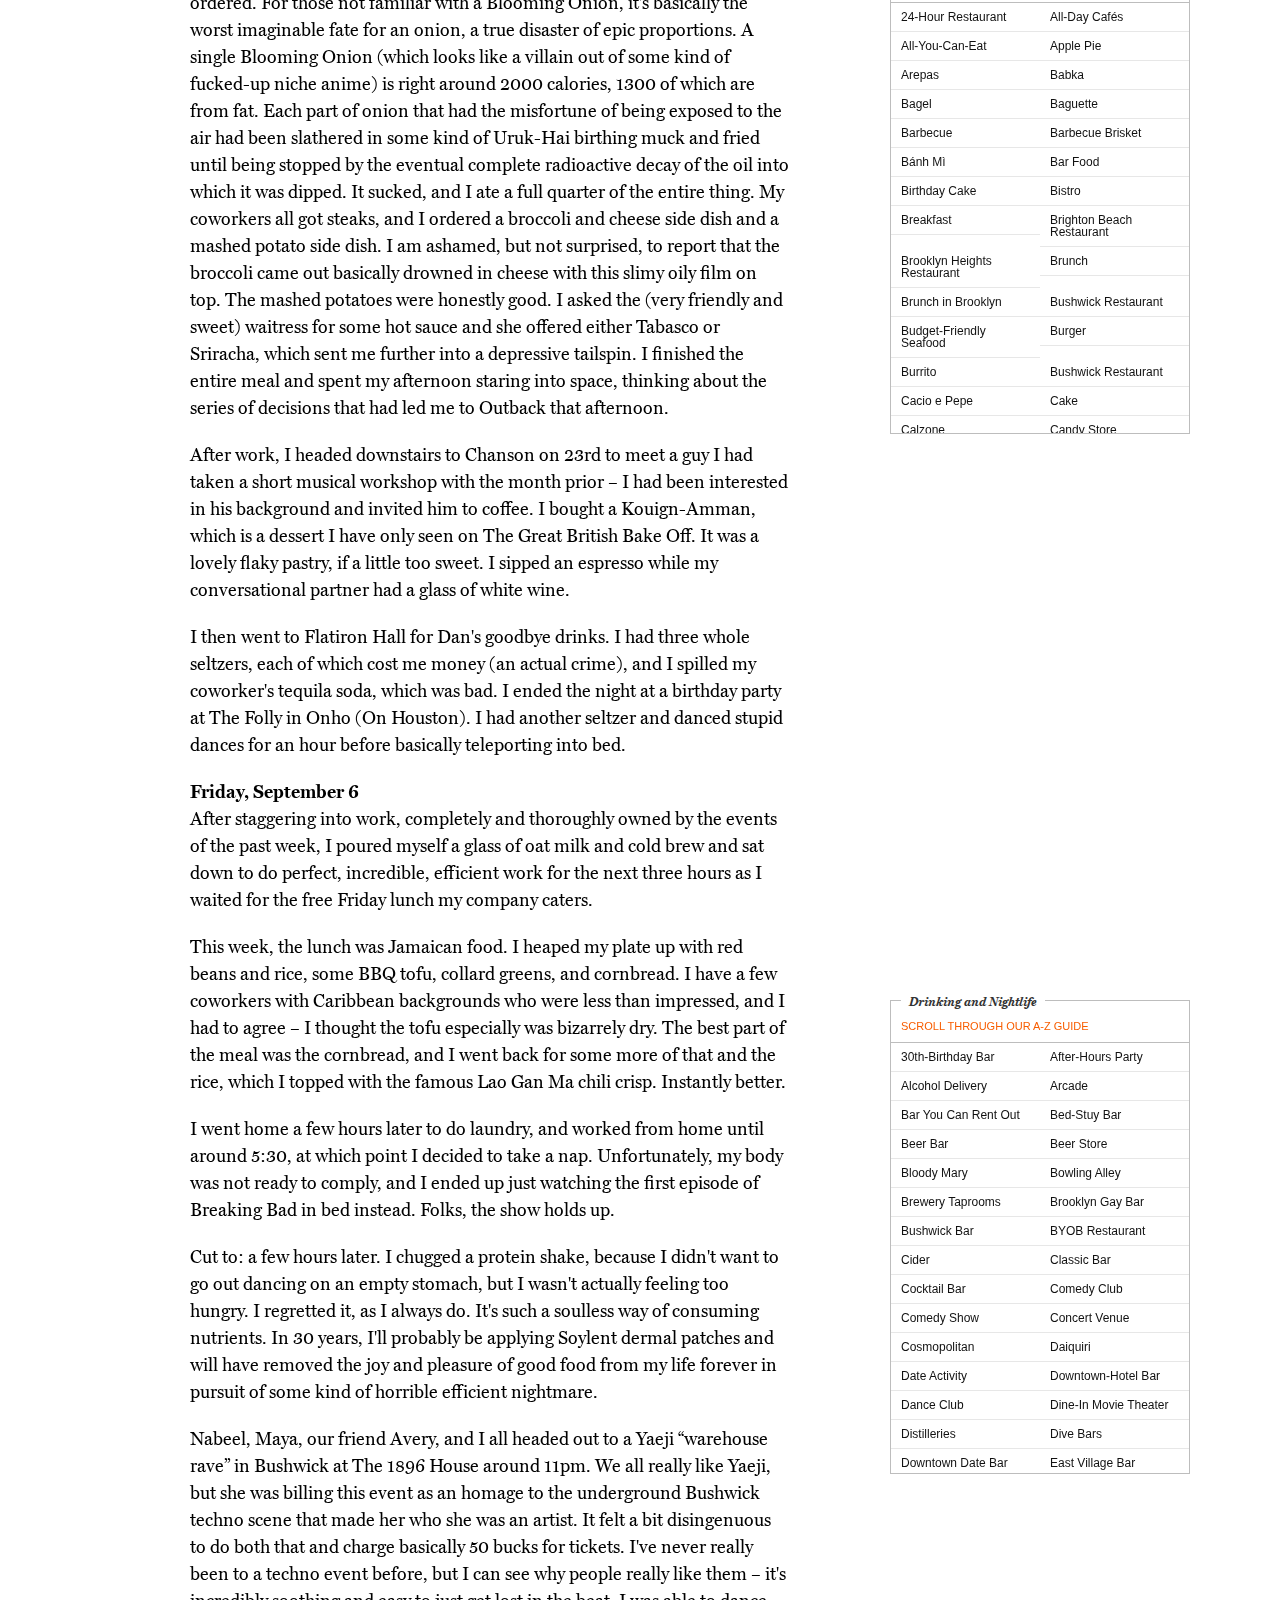
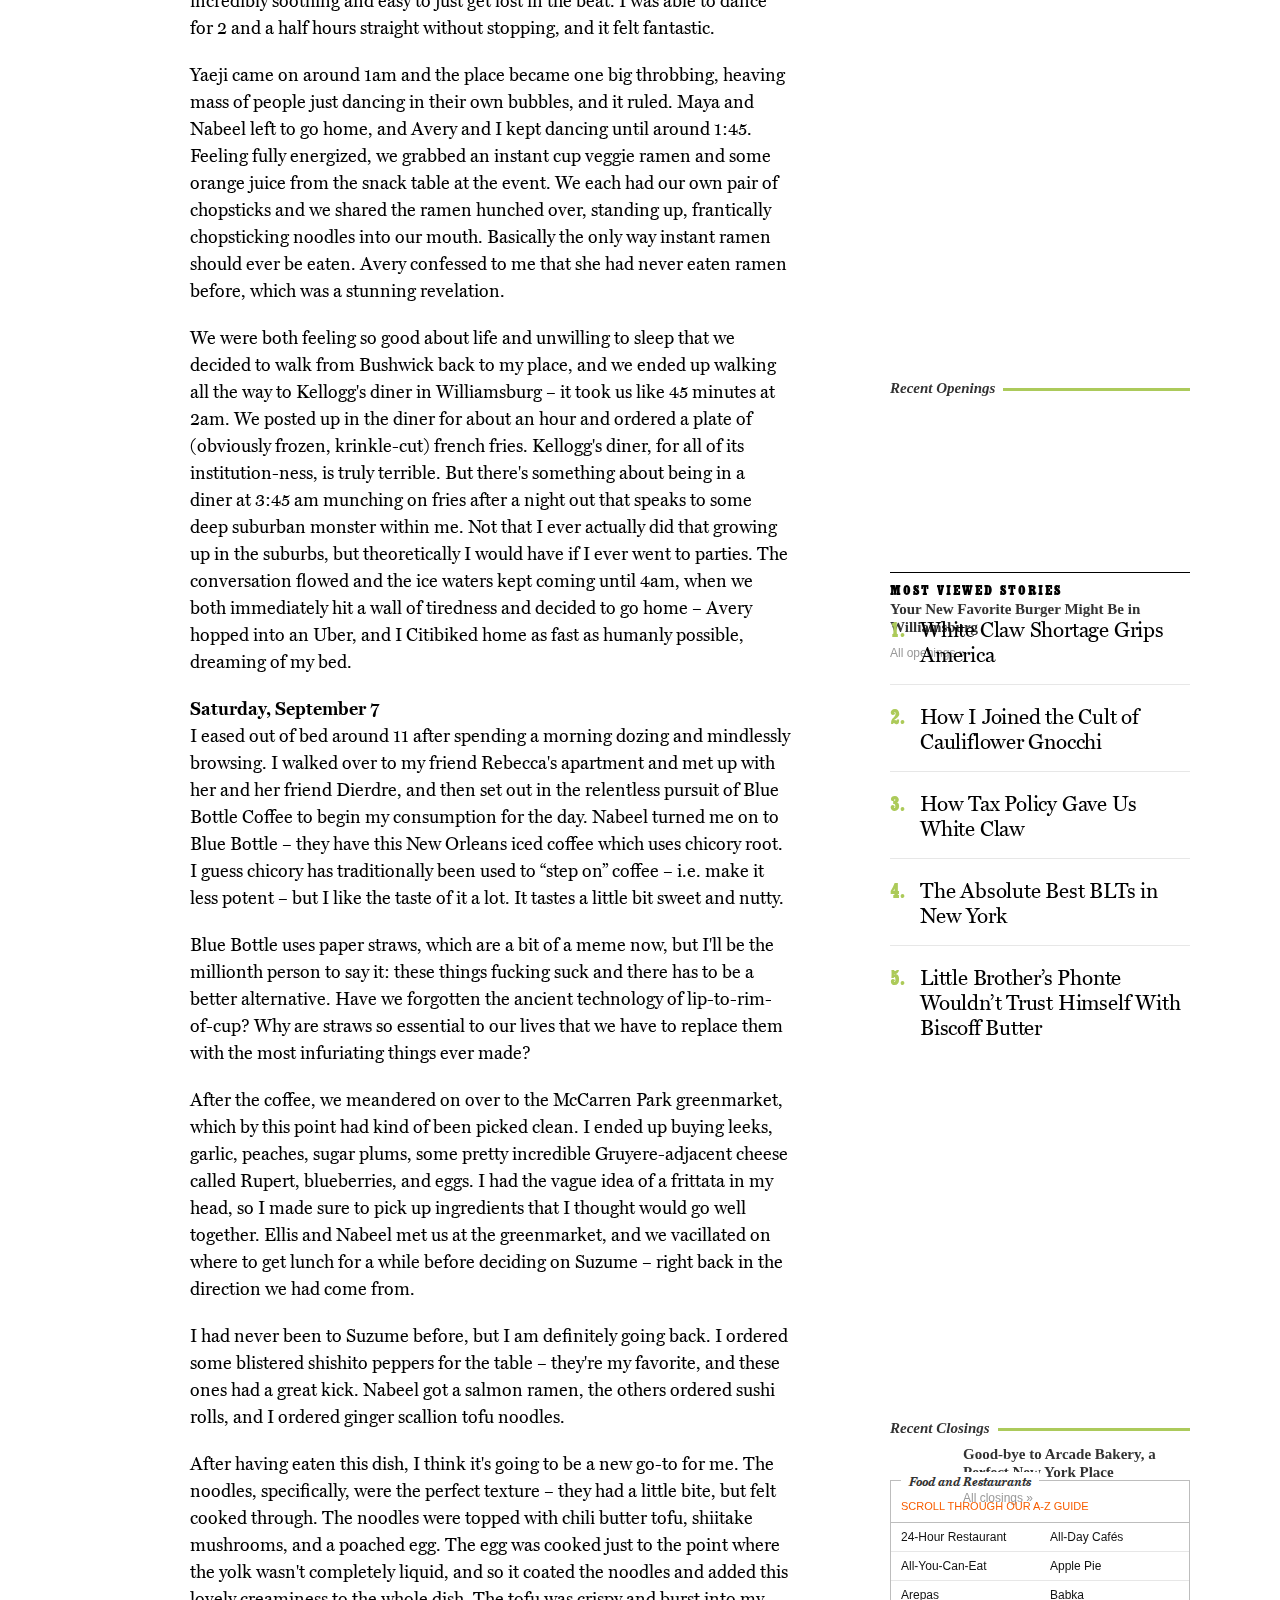
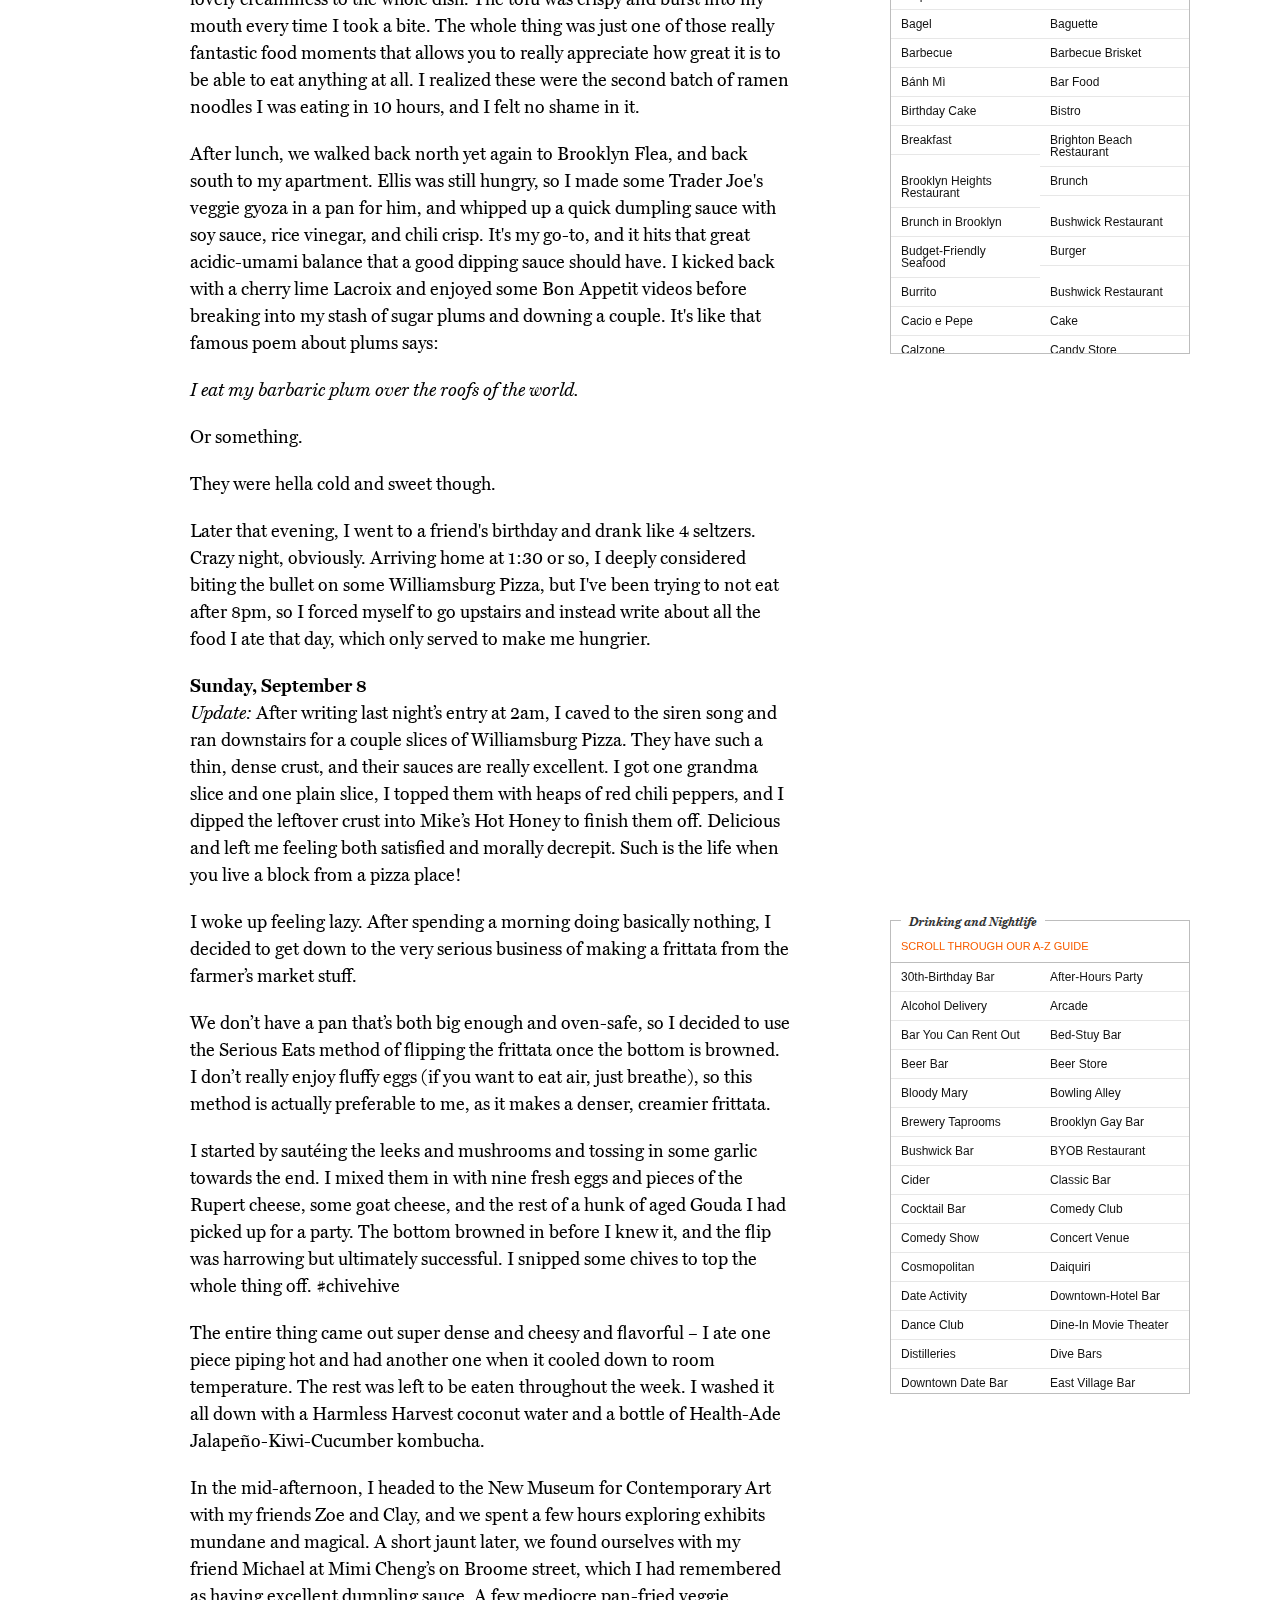
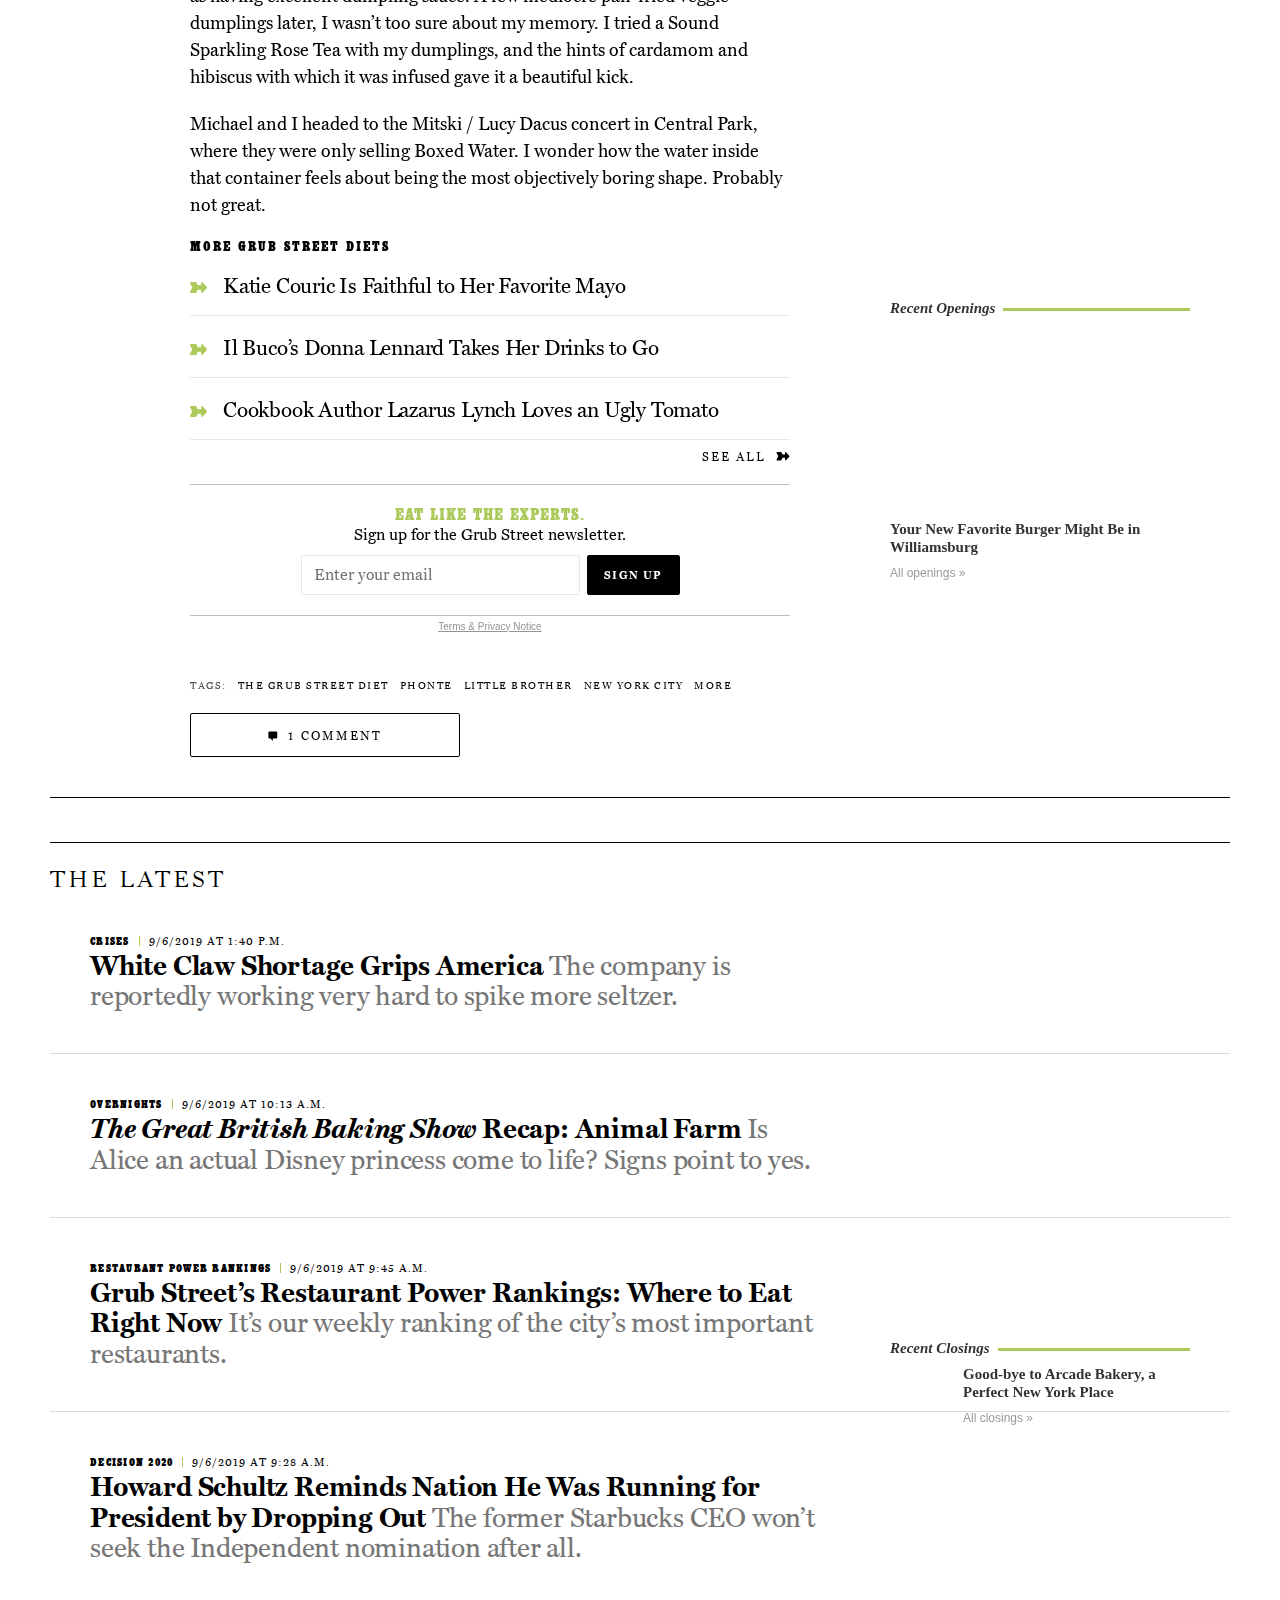
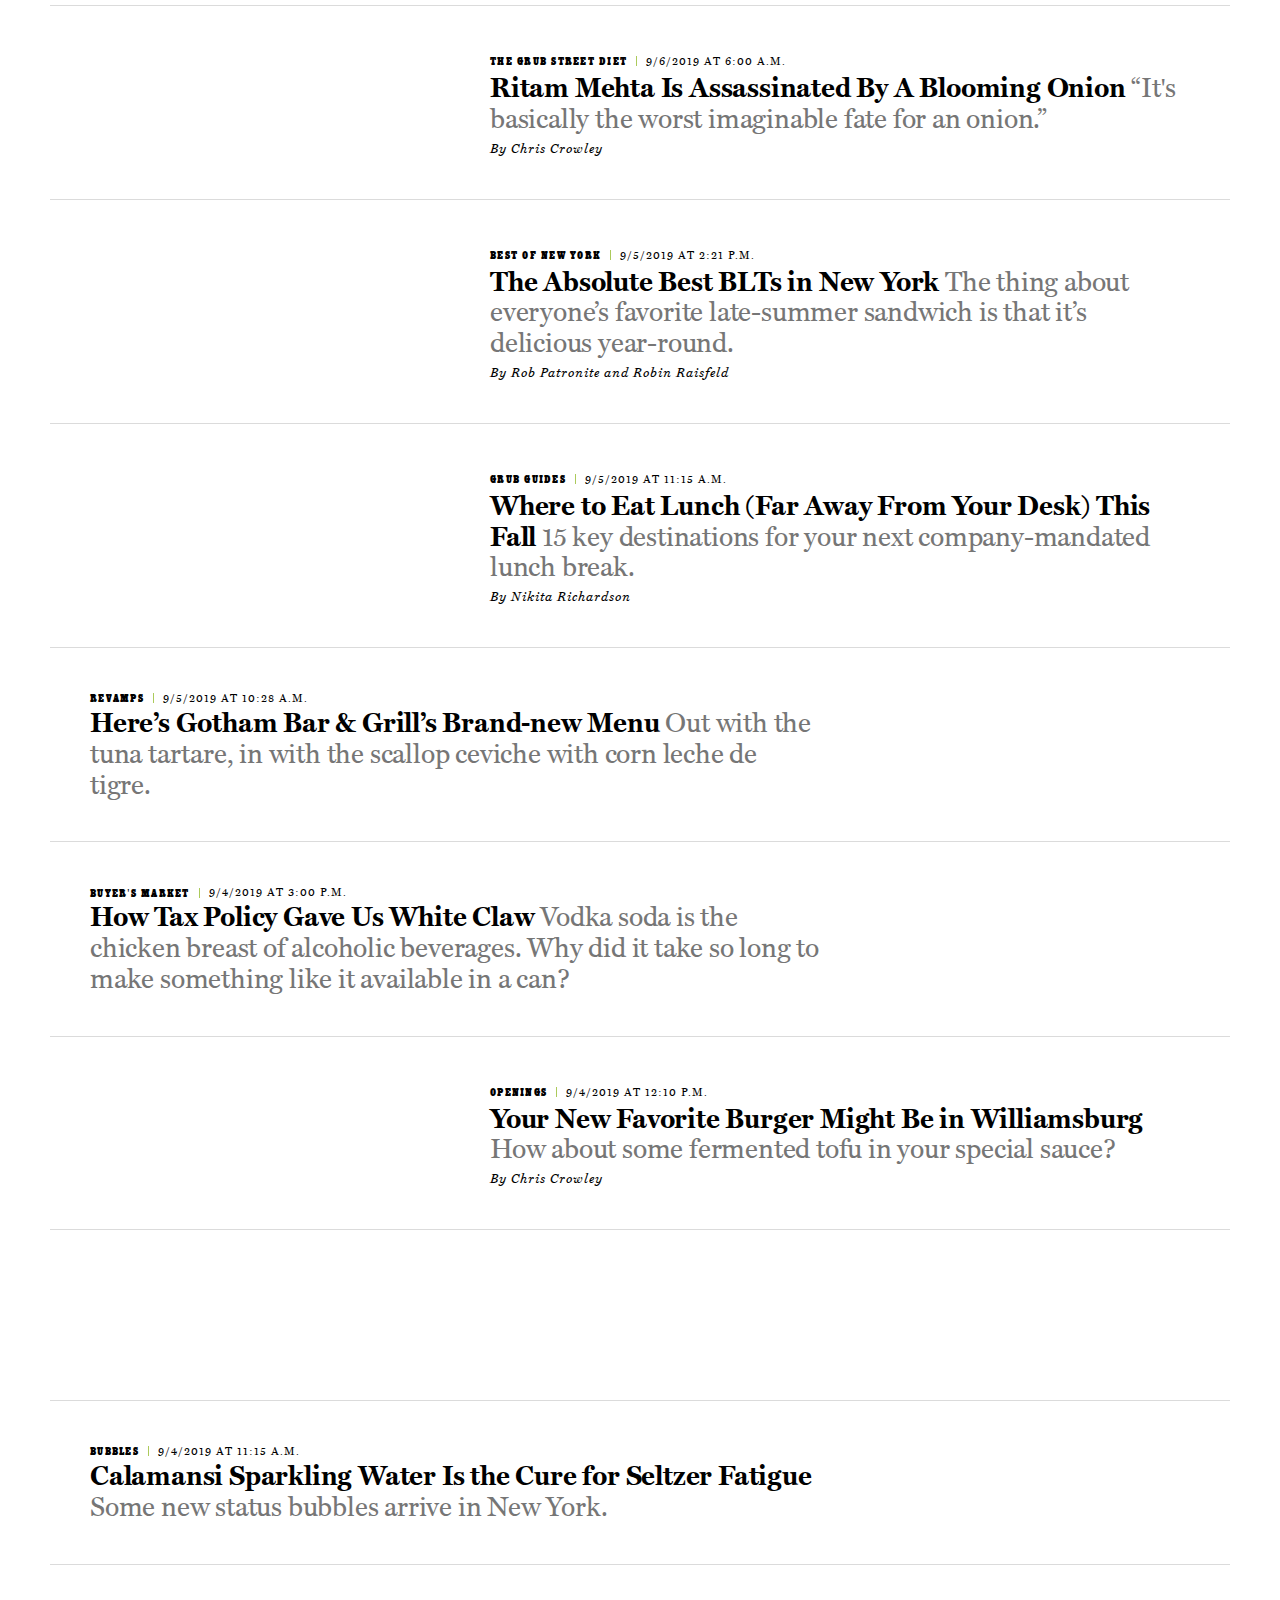
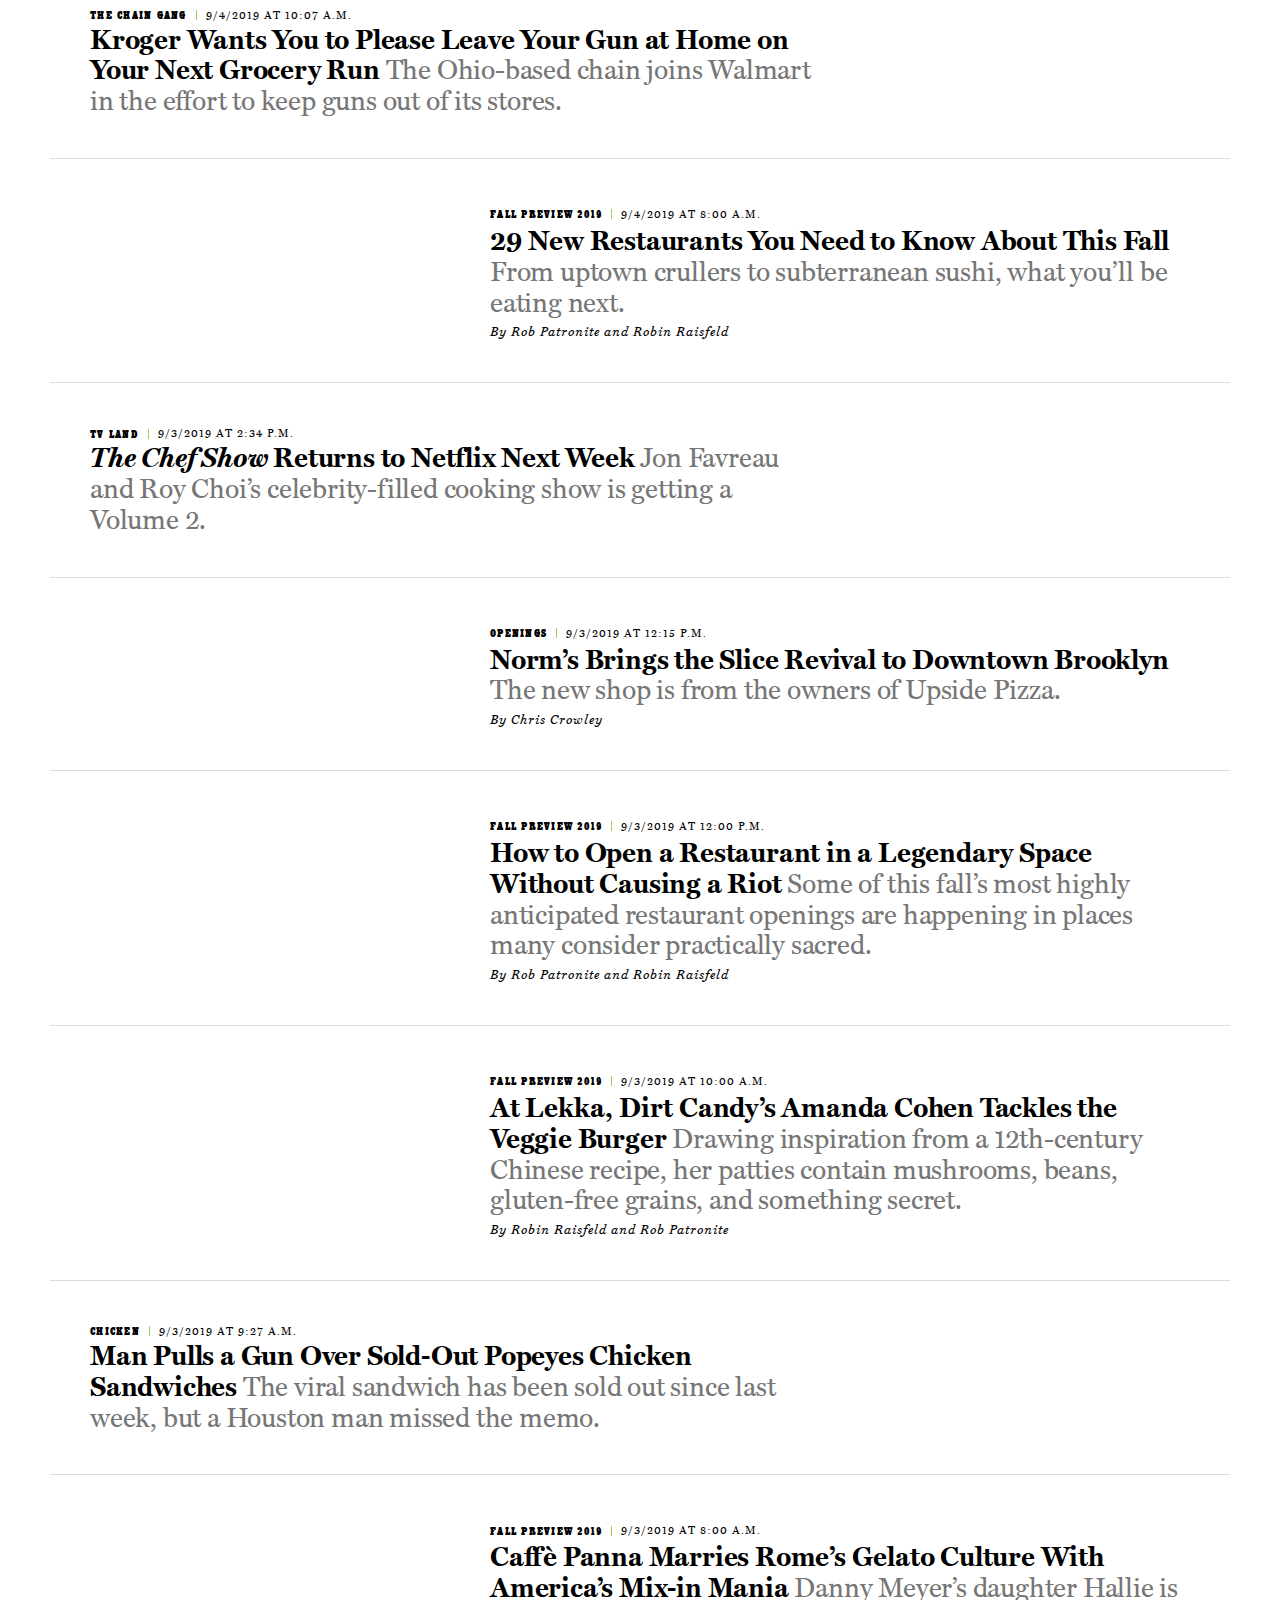
==== commit 72ae2406: "gsd" ====
--- a/grub_street_ritam/index.htm
+++ b/grub_street_ritam/index.htm
@@ -6781,7 +6781,7 @@
 
           <p class="clay-paragraph">Everything tasted great, as expected. The bread was a little bit hard and the asparagus wasn't as firm as I'd like – I’d forgotten to blanch it before cooking – but all in all, it was an enormous and delicious breakfast. I washed it down with a can of Cerise Limon LaCroix and a Trader Joe's Ginger Turmeric tea while watching the first episode of The Righteous Gemstones on HBO. It was…. fine.</p>
 
-          <p class="clay-paragraph">My roommate Nabeel came home from the gym around this time, and we spent some time chatting before heading out to meet his friend Justice at Dimes on Canal Street. After being thoroughly soaked by the rain, we arrived at a small cafe full of beautiful, fashionable people. We were waiting for a fourth, and so were ignored by the (otherwise also strangely hostile) waiter for a good 40 minutes. Once we were permitted, I opted for some lighter fare and ordered a flowery, hibiscus flavored kefir and the house muesli.</p>
+          <p class="clay-paragraph">My roommate Nabeel came home from the gym around this time, and we spent some time chatting before heading out to meet our friends Justice and Maya at Dimes on Canal Street. After being thoroughly soaked by the rain, we arrived at a small cafe full of beautiful, fashionable people. We were waiting for a fourth, and so were ignored by the (otherwise also strangely hostile) waiter for a good 40 minutes. Once we were permitted, I opted for some lighter fare and ordered a flowery, hibiscus flavored kefir and the house muesli.</p>
 
           <p class="clay-paragraph">I don't really know what I was expecting with the kefir – I've only had dairy-based kefirs before, and so I was expecting something thick. I was delivered what look like pink colored water. When I tasted it, however, I got the familiar funky tang of kefir. I've really grown to love probiotics recently. Maybe it's just because they feel healthy, but I like the weird sourness they bring. The muesli was creamy and very dense – it was made with coconut yogurt instead of dairy yogurt. I found myself eyeing my compatriots' egg sandwiches in envy – not because I was hungry, but because they just looked that damn good.</p>
 
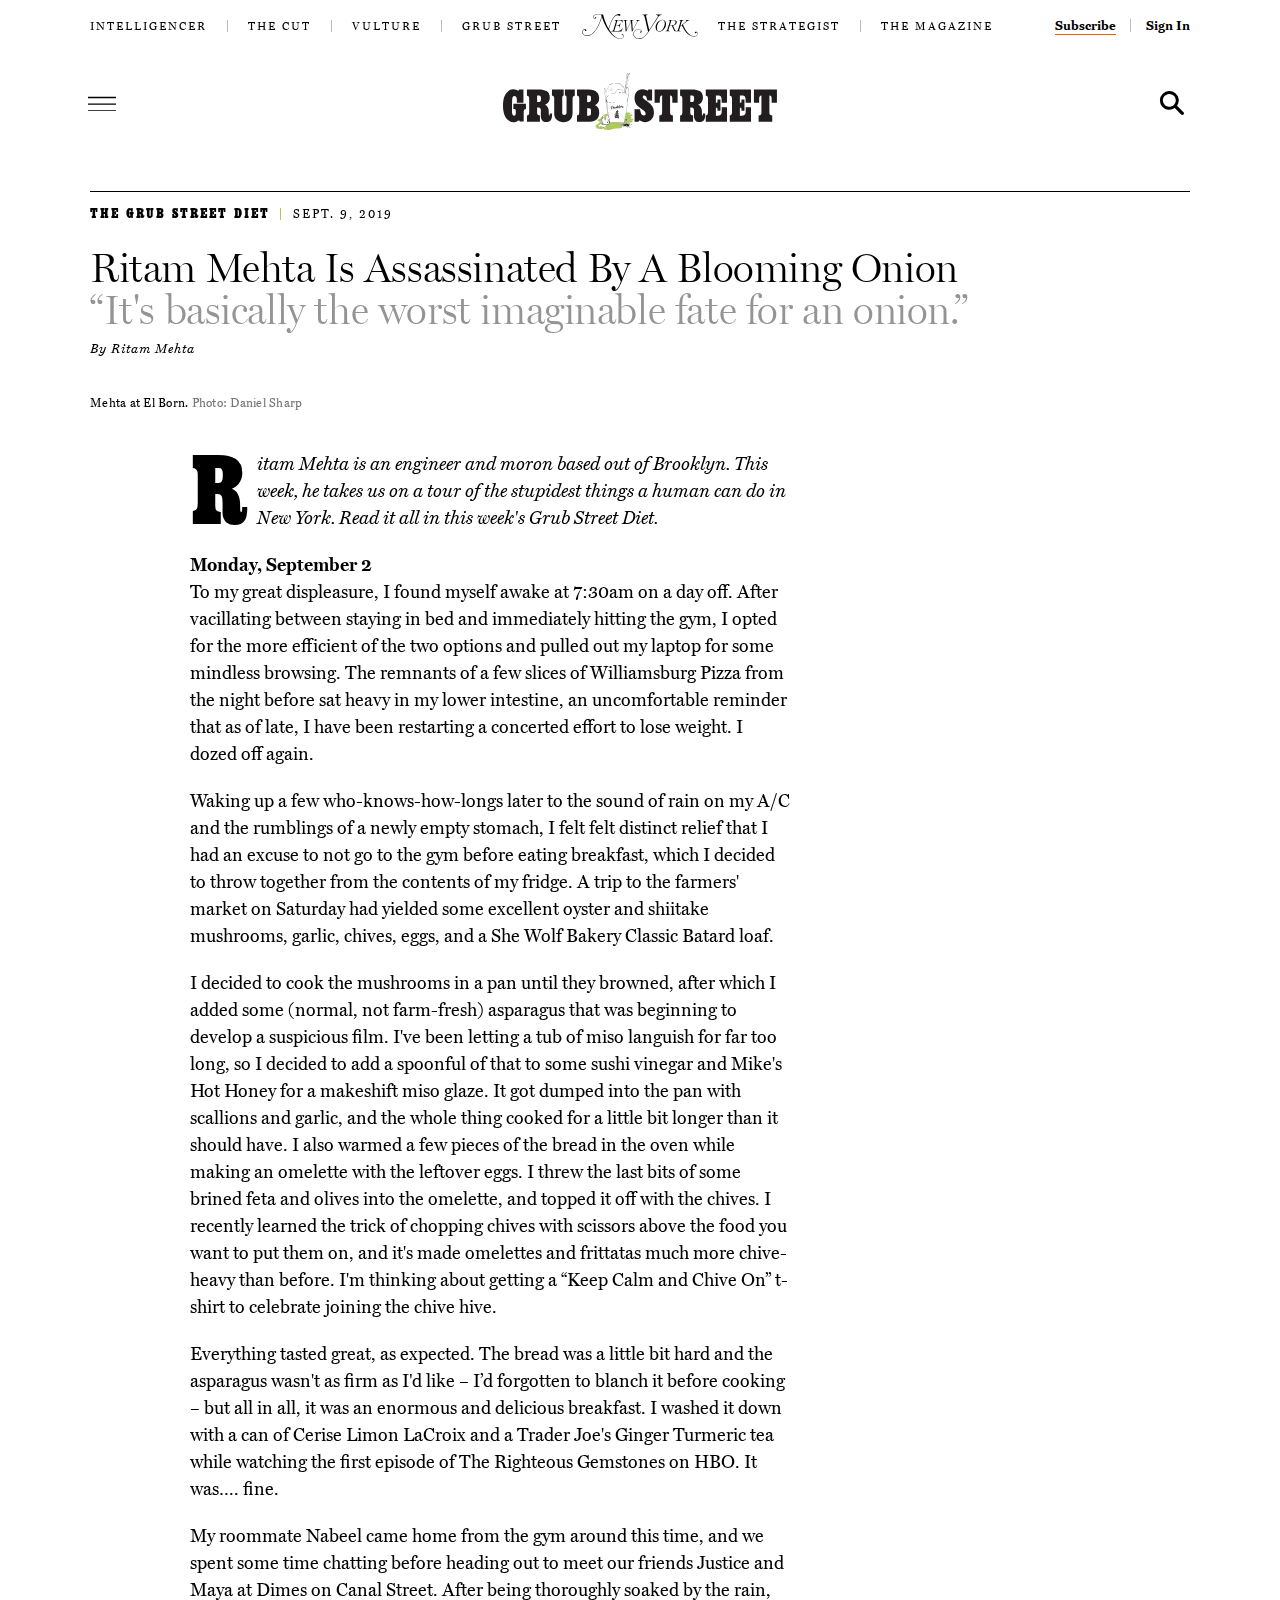
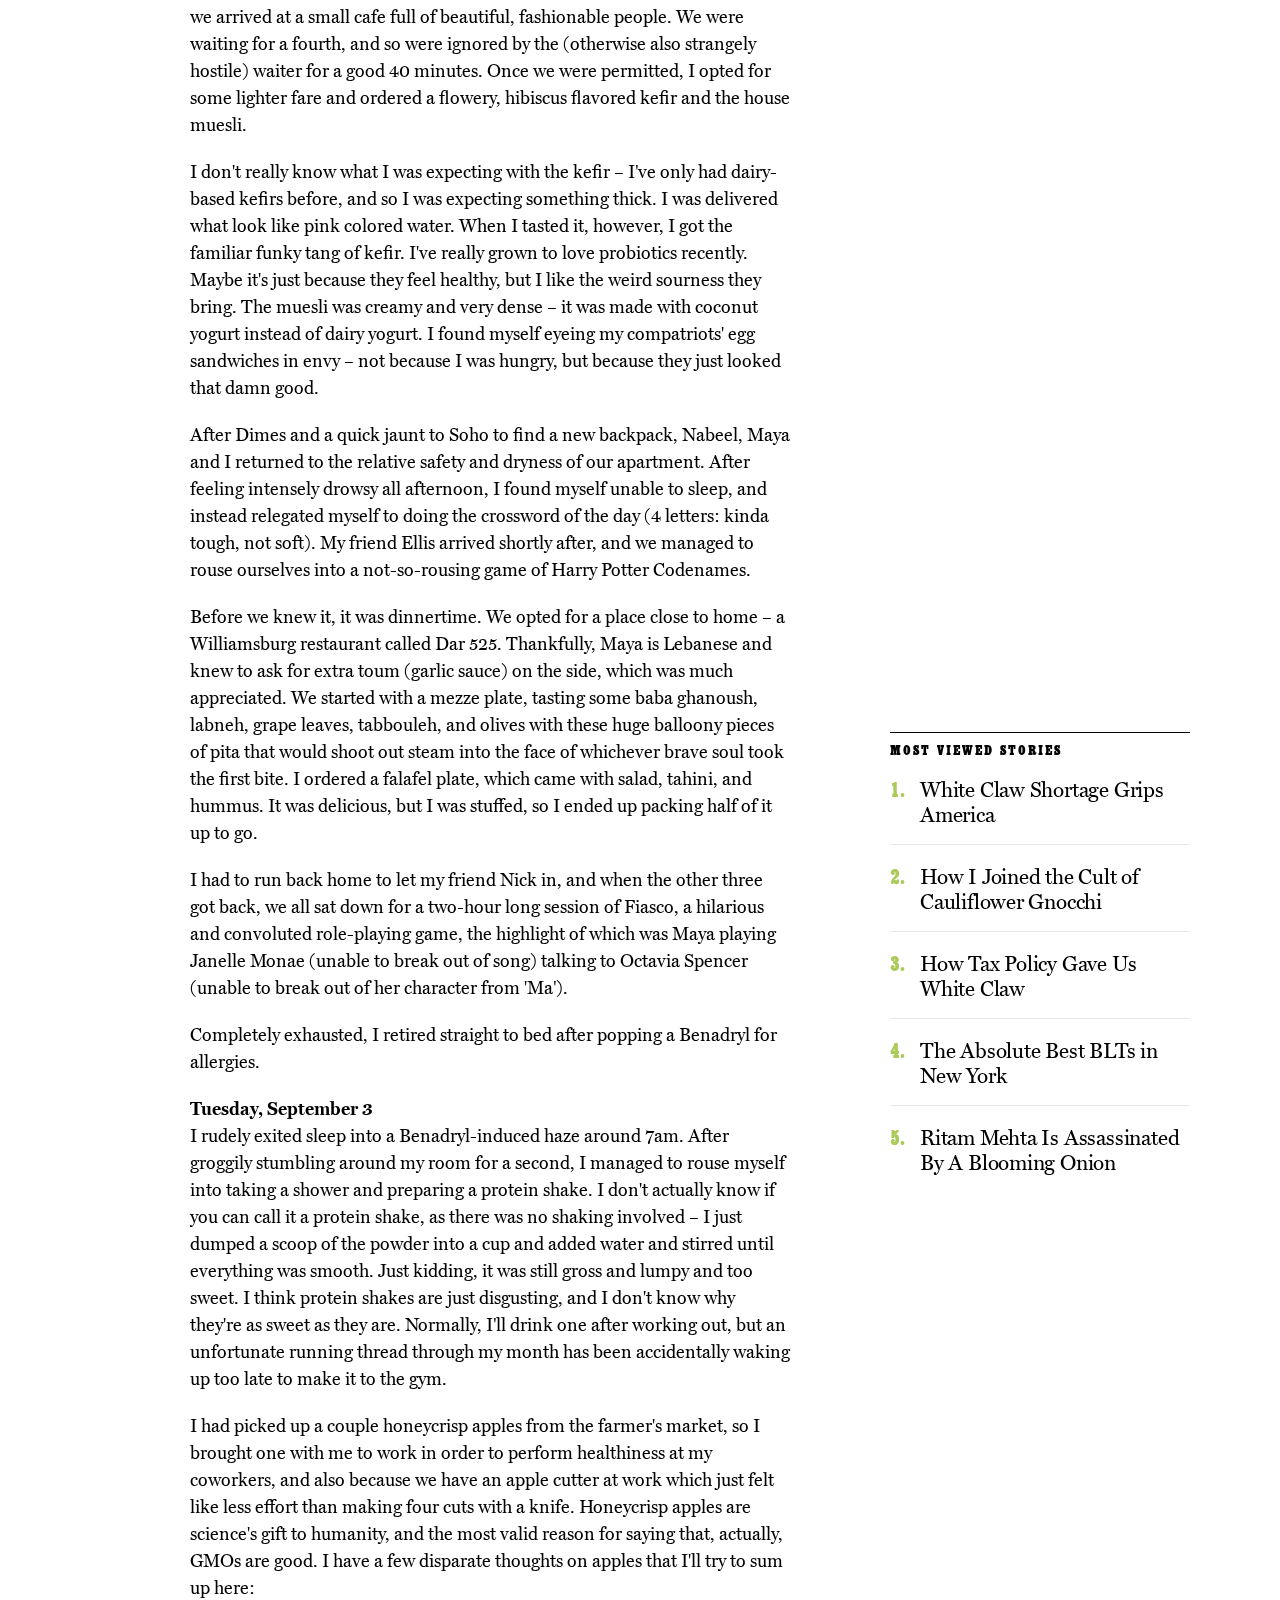
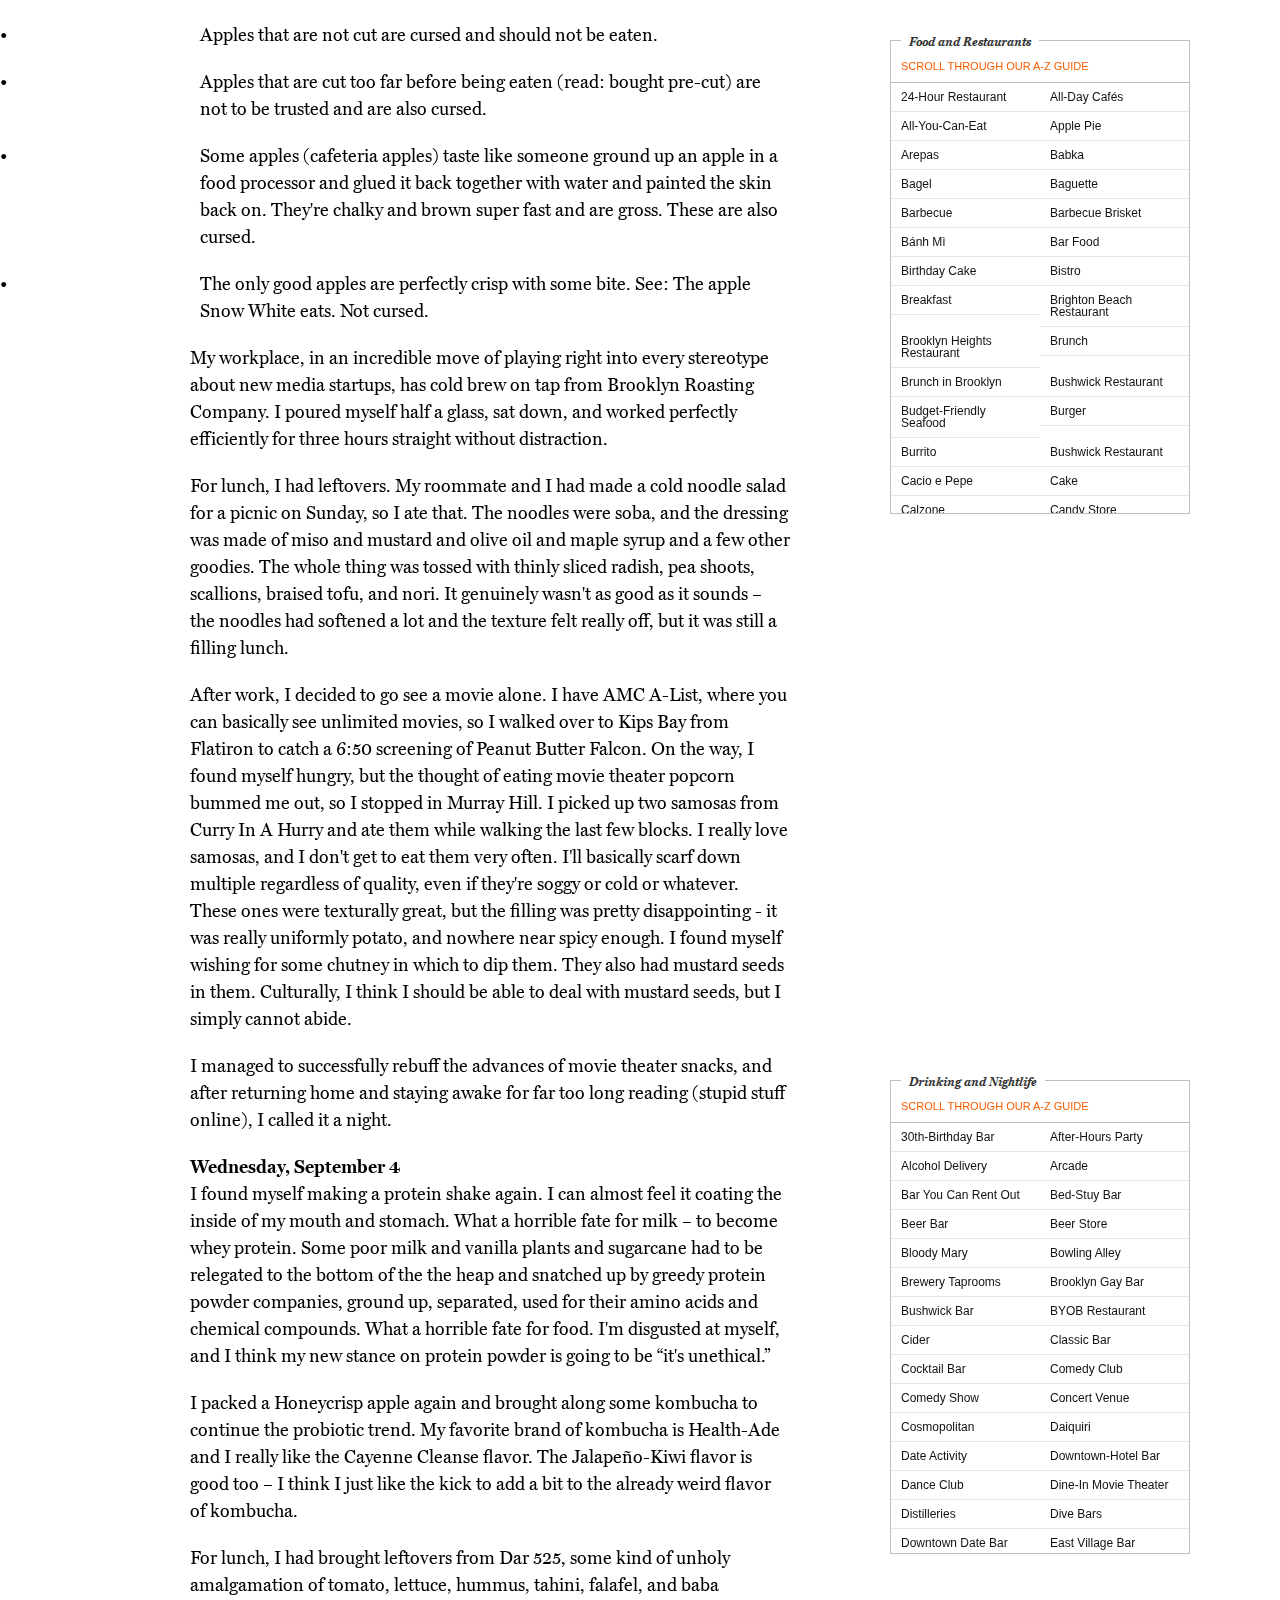
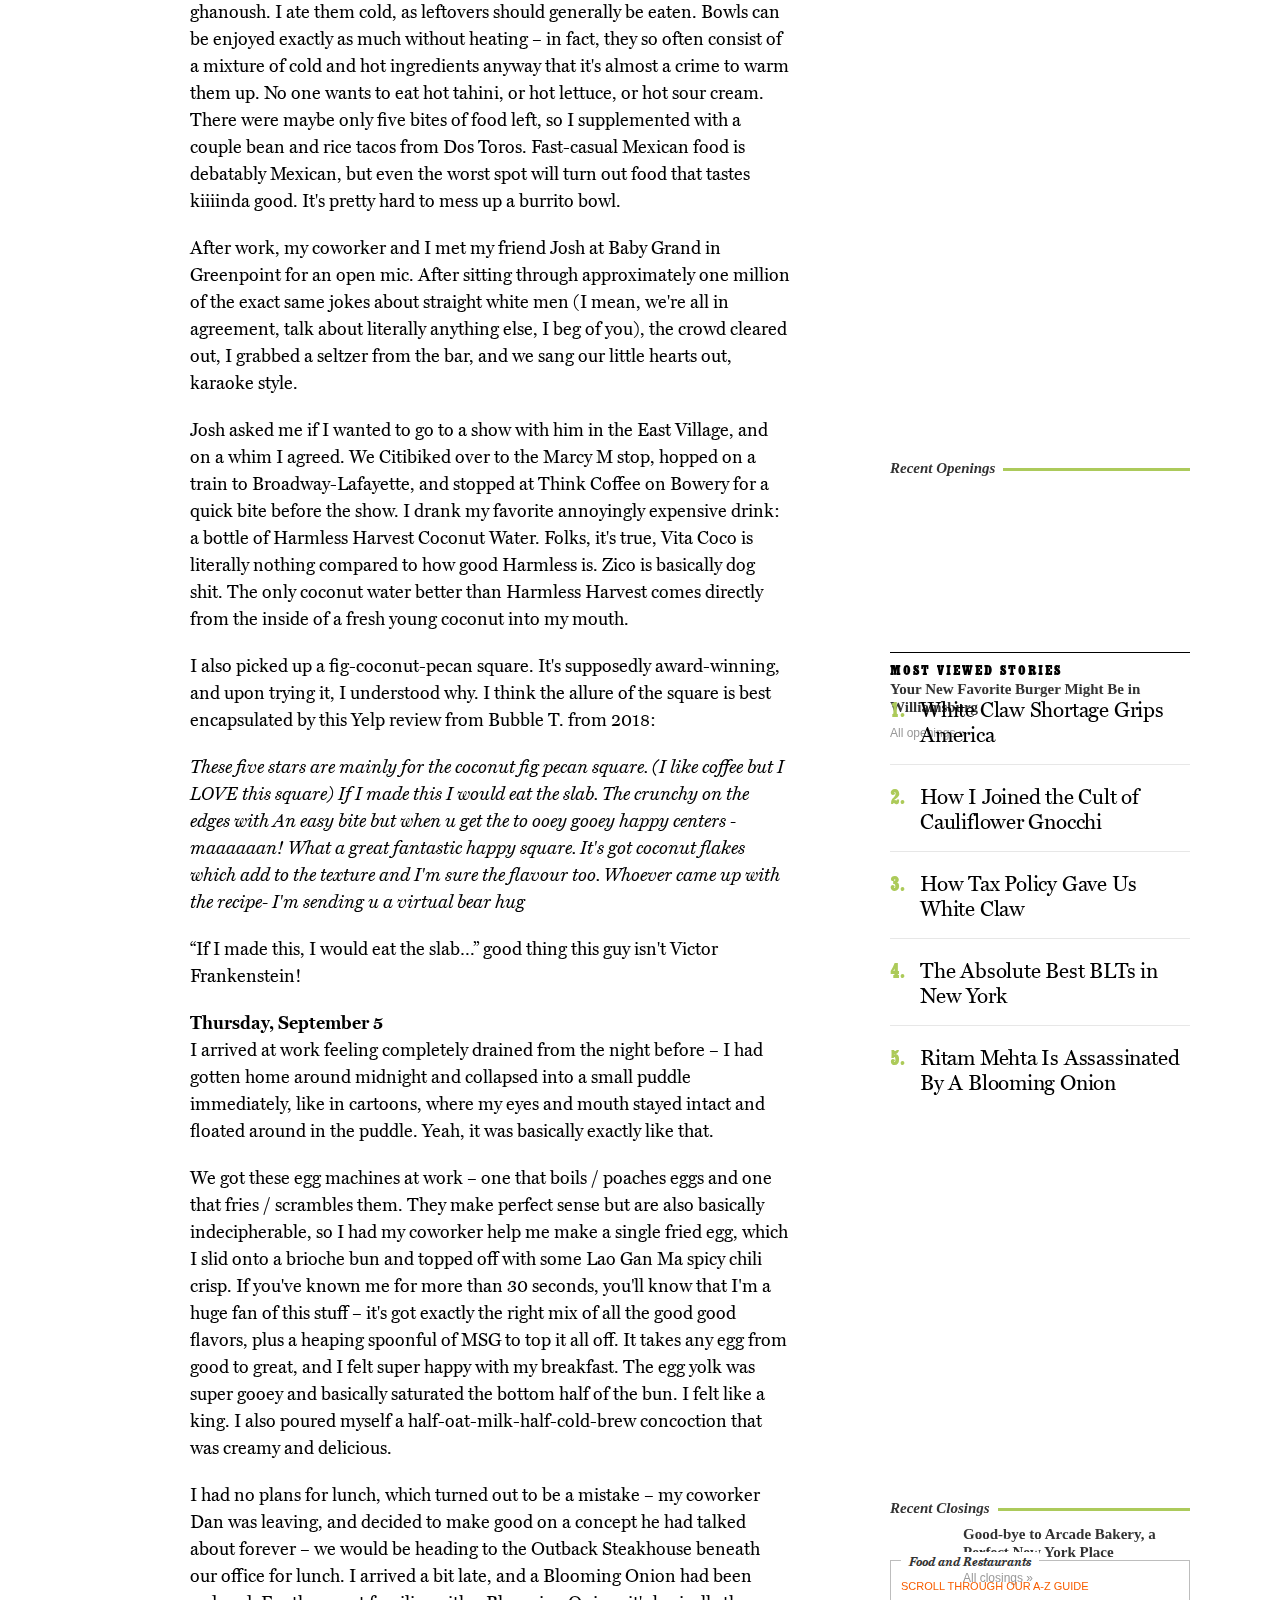
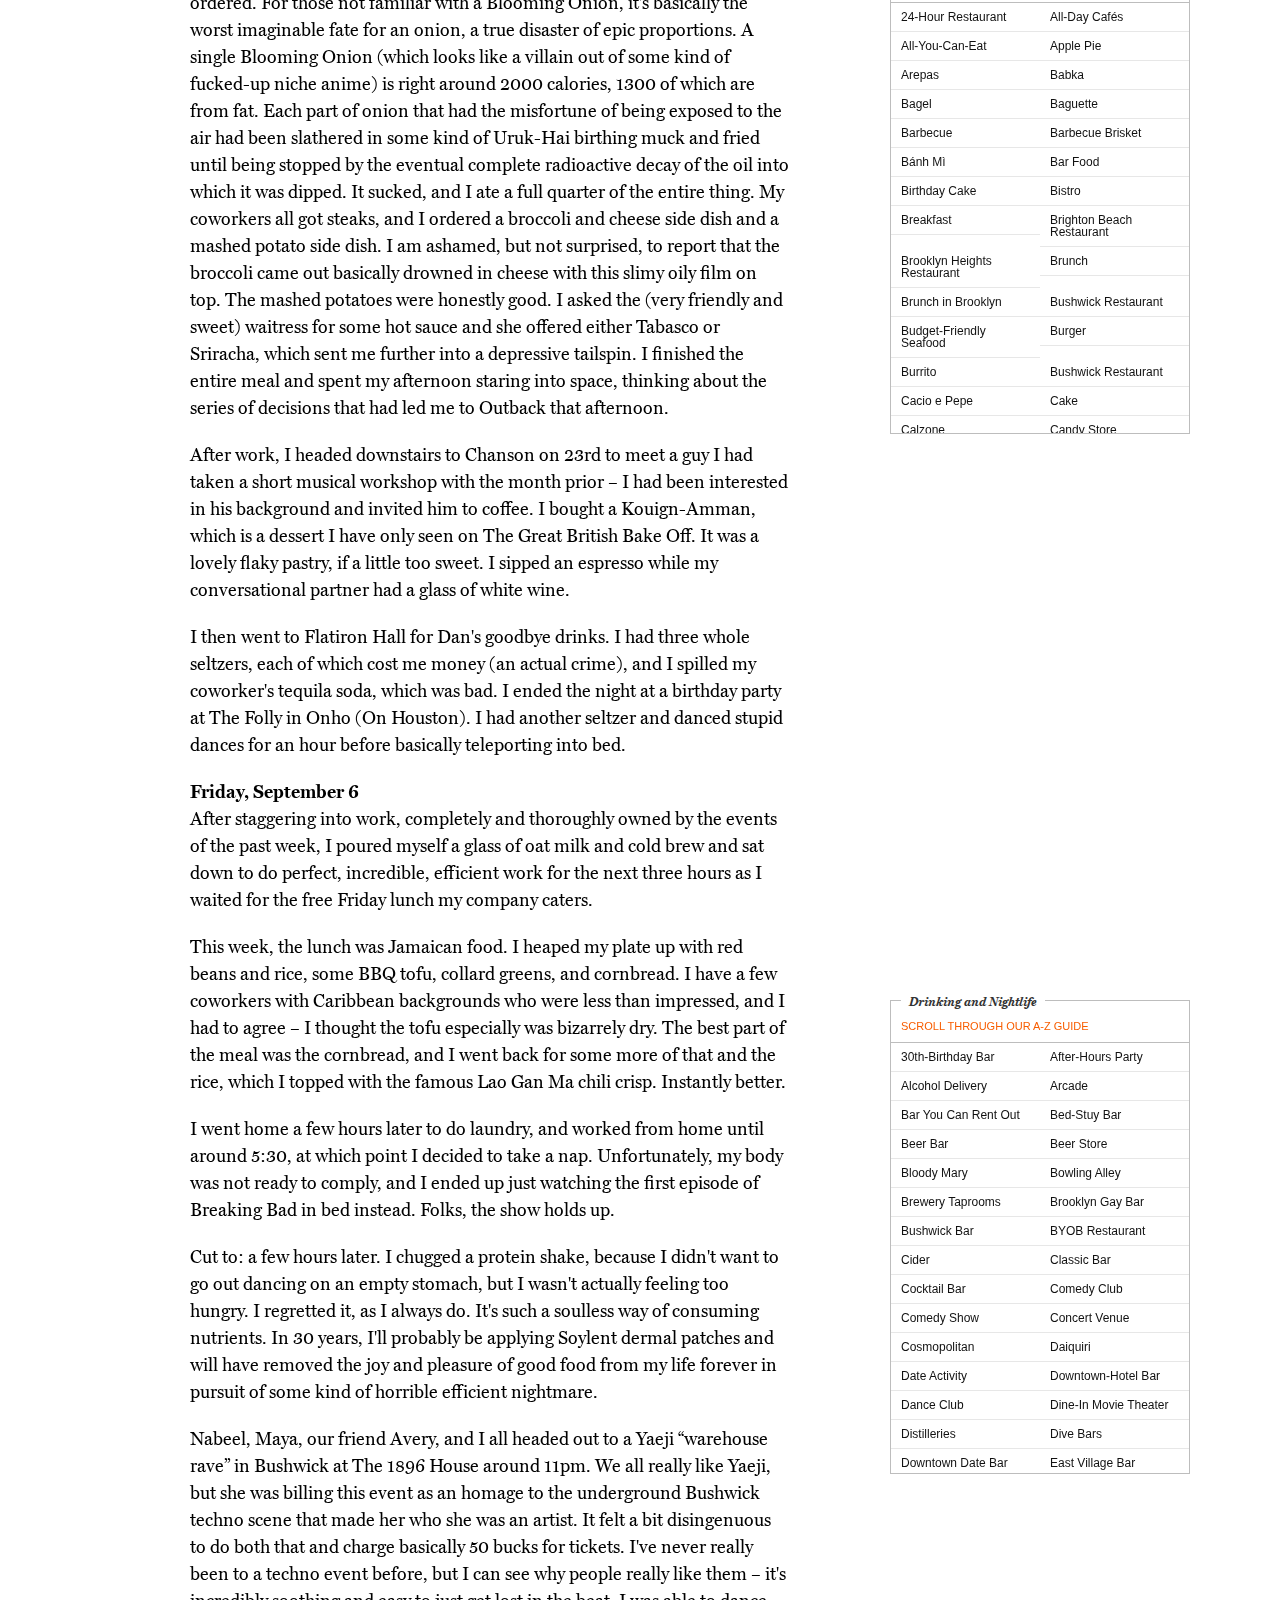
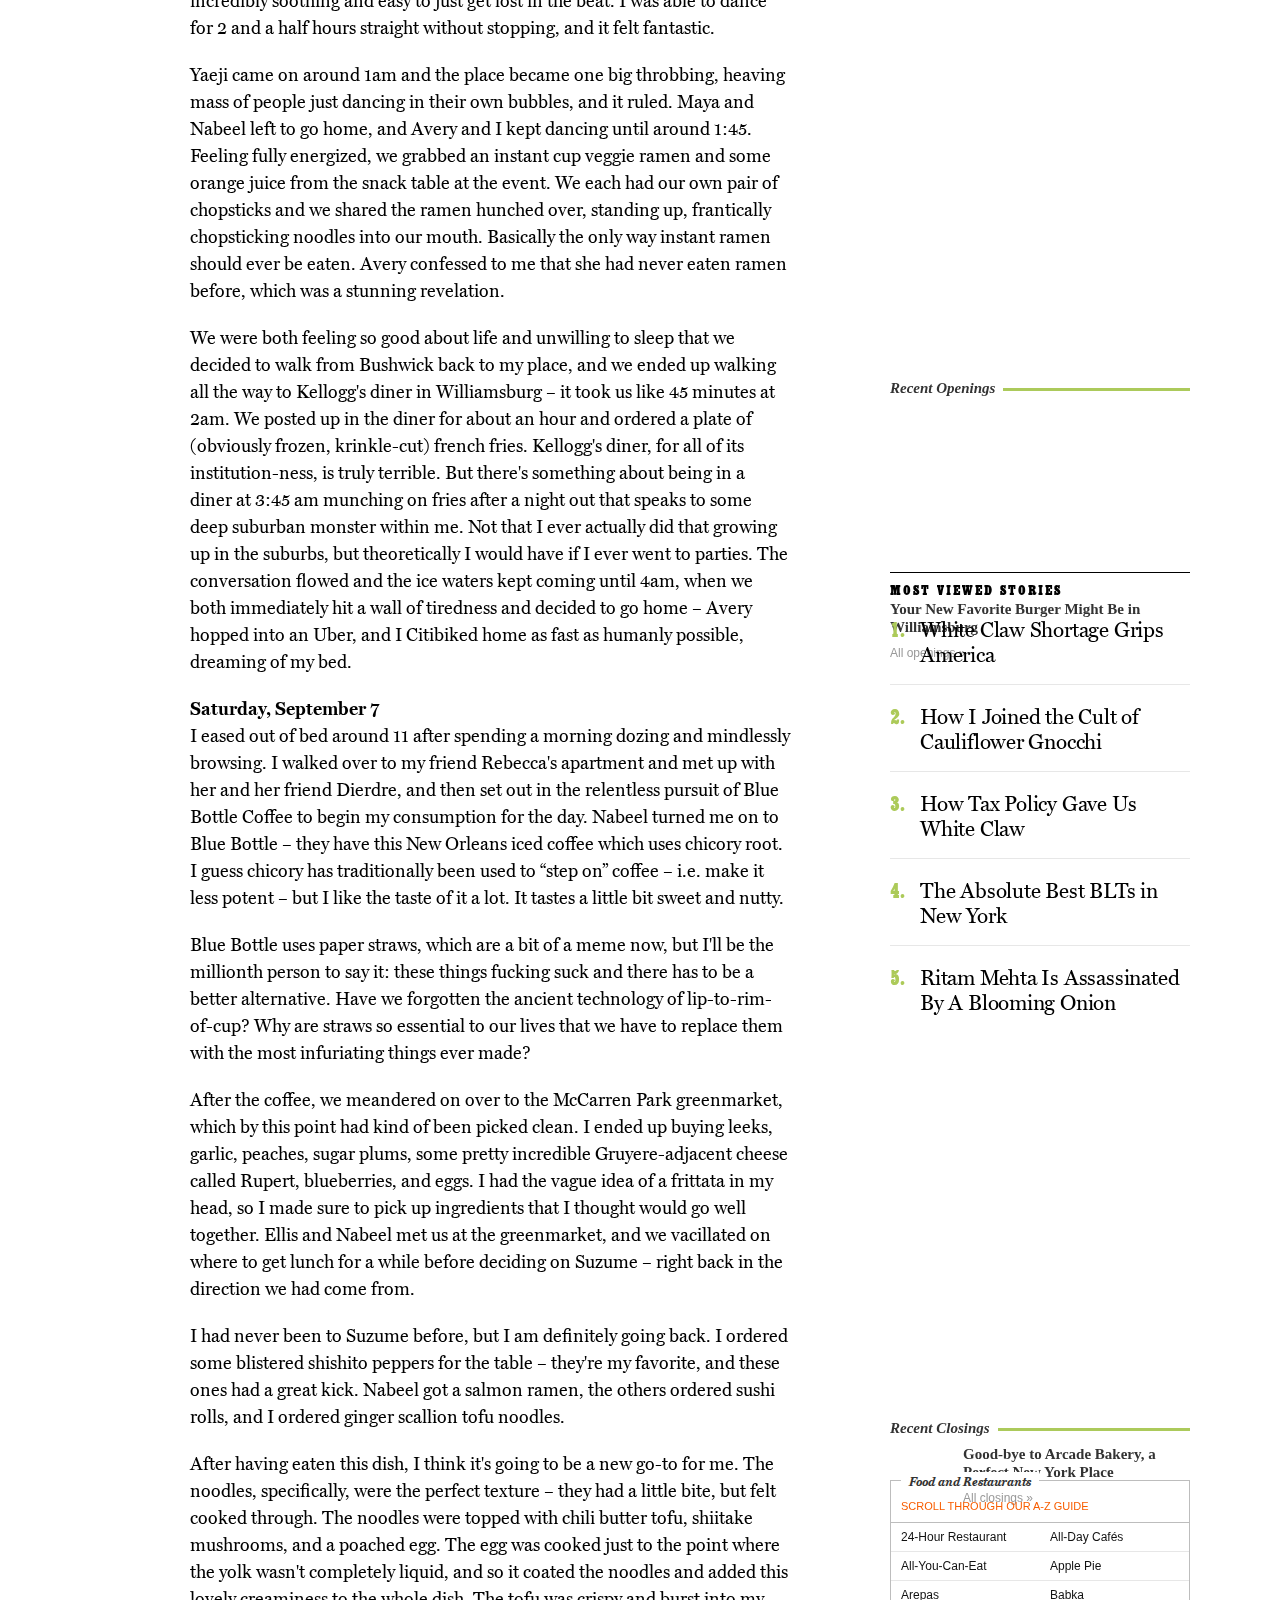
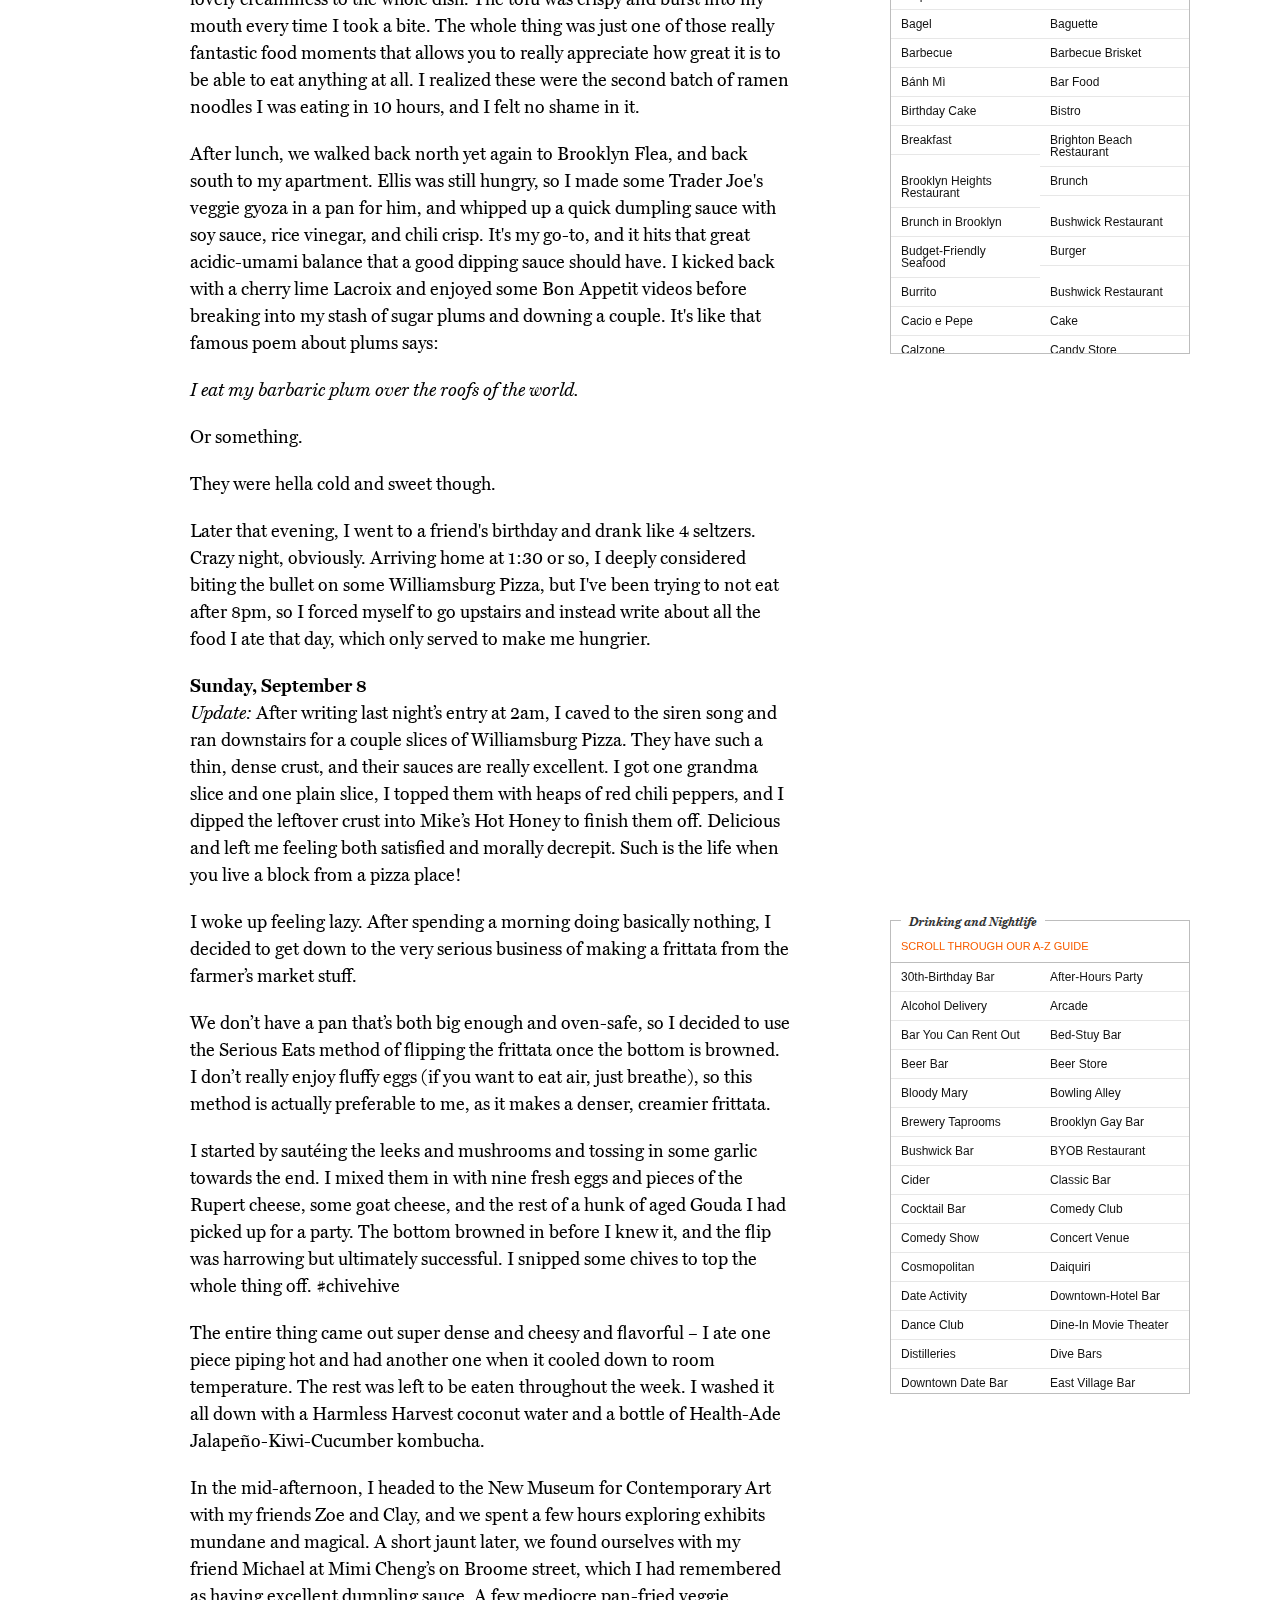
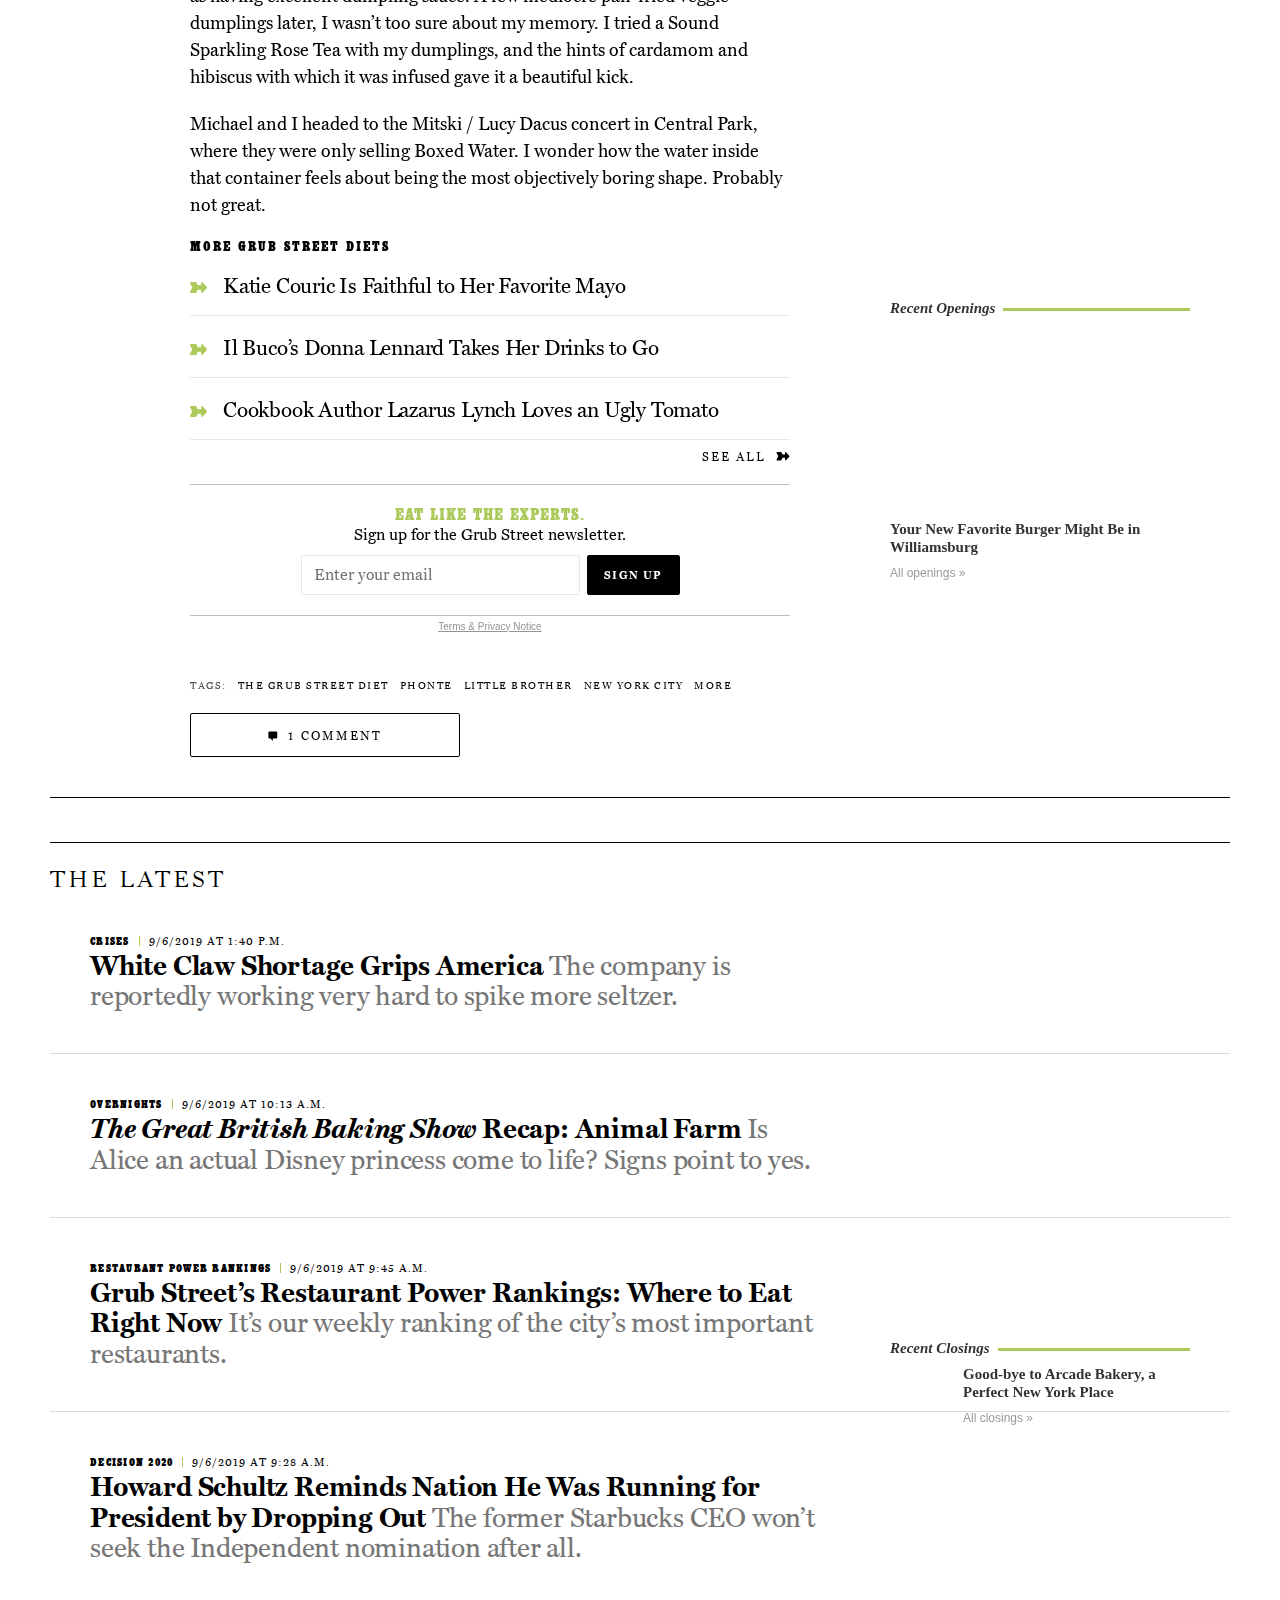
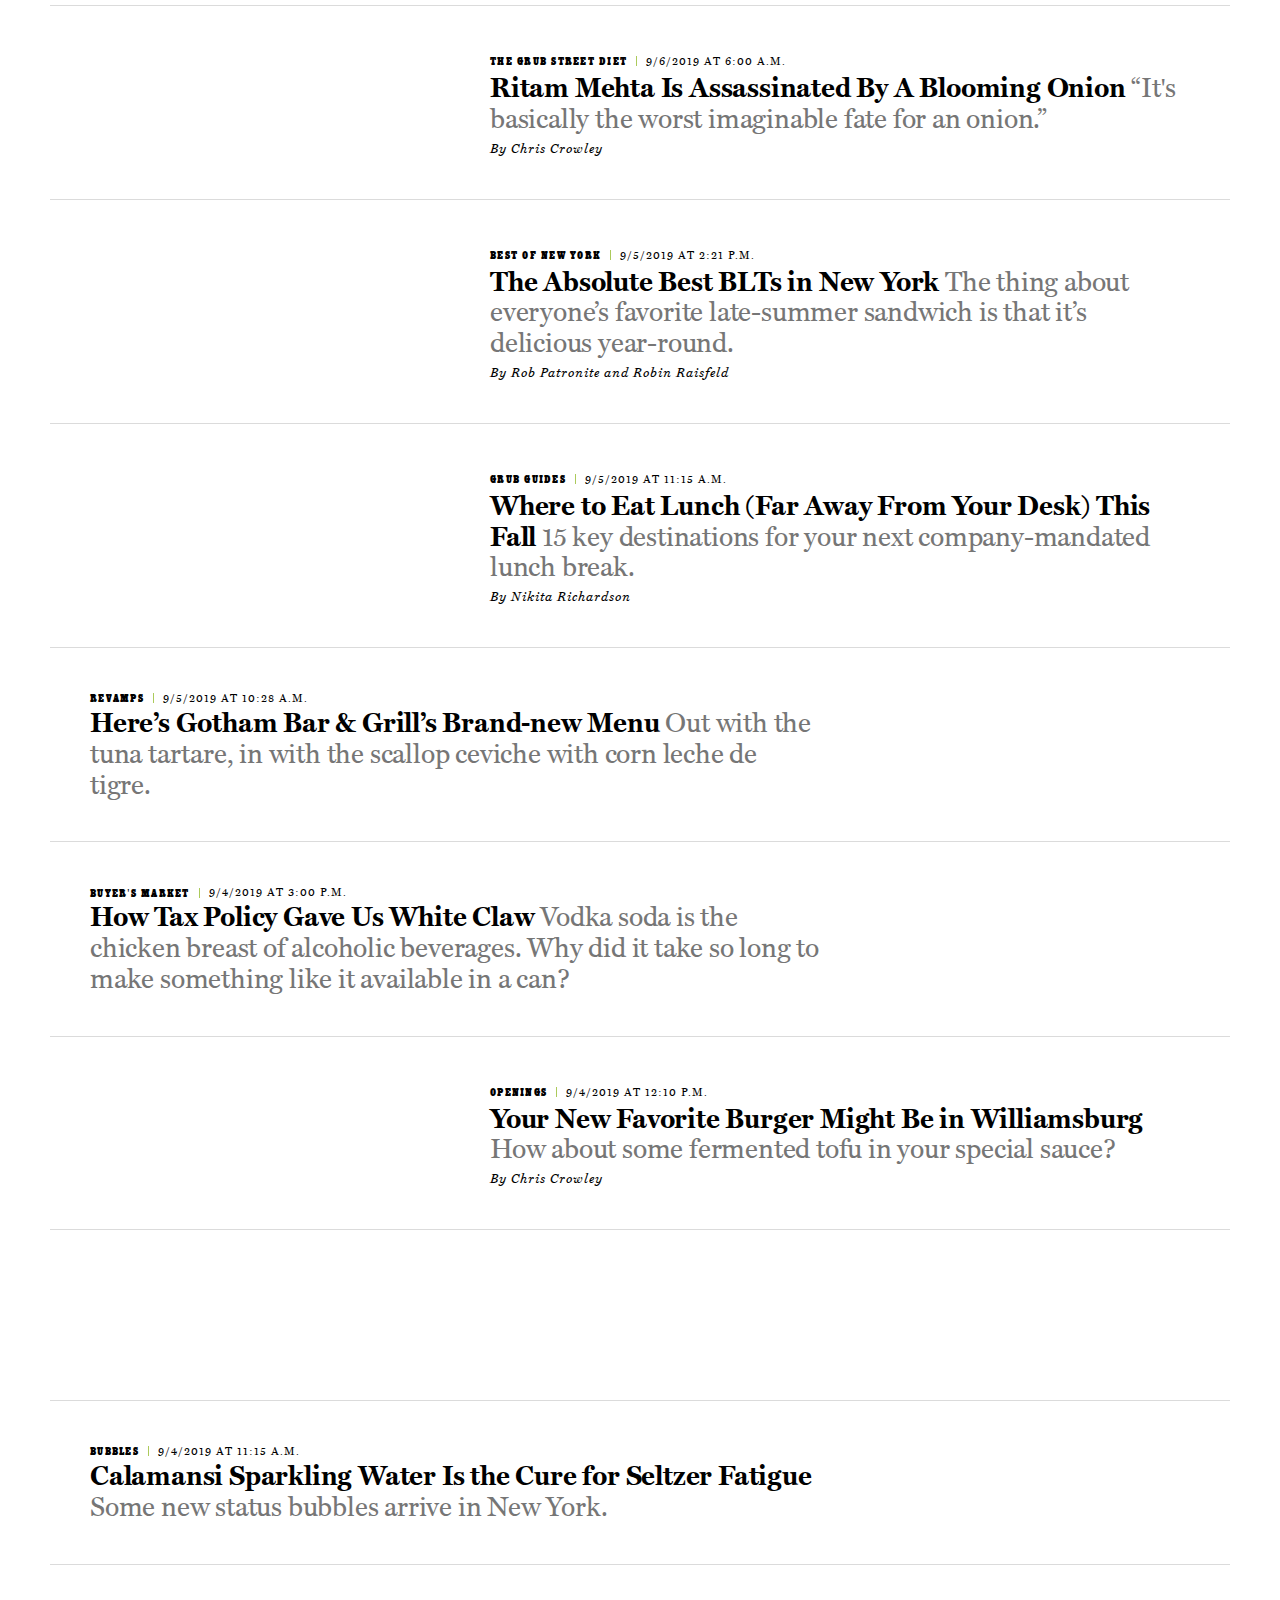
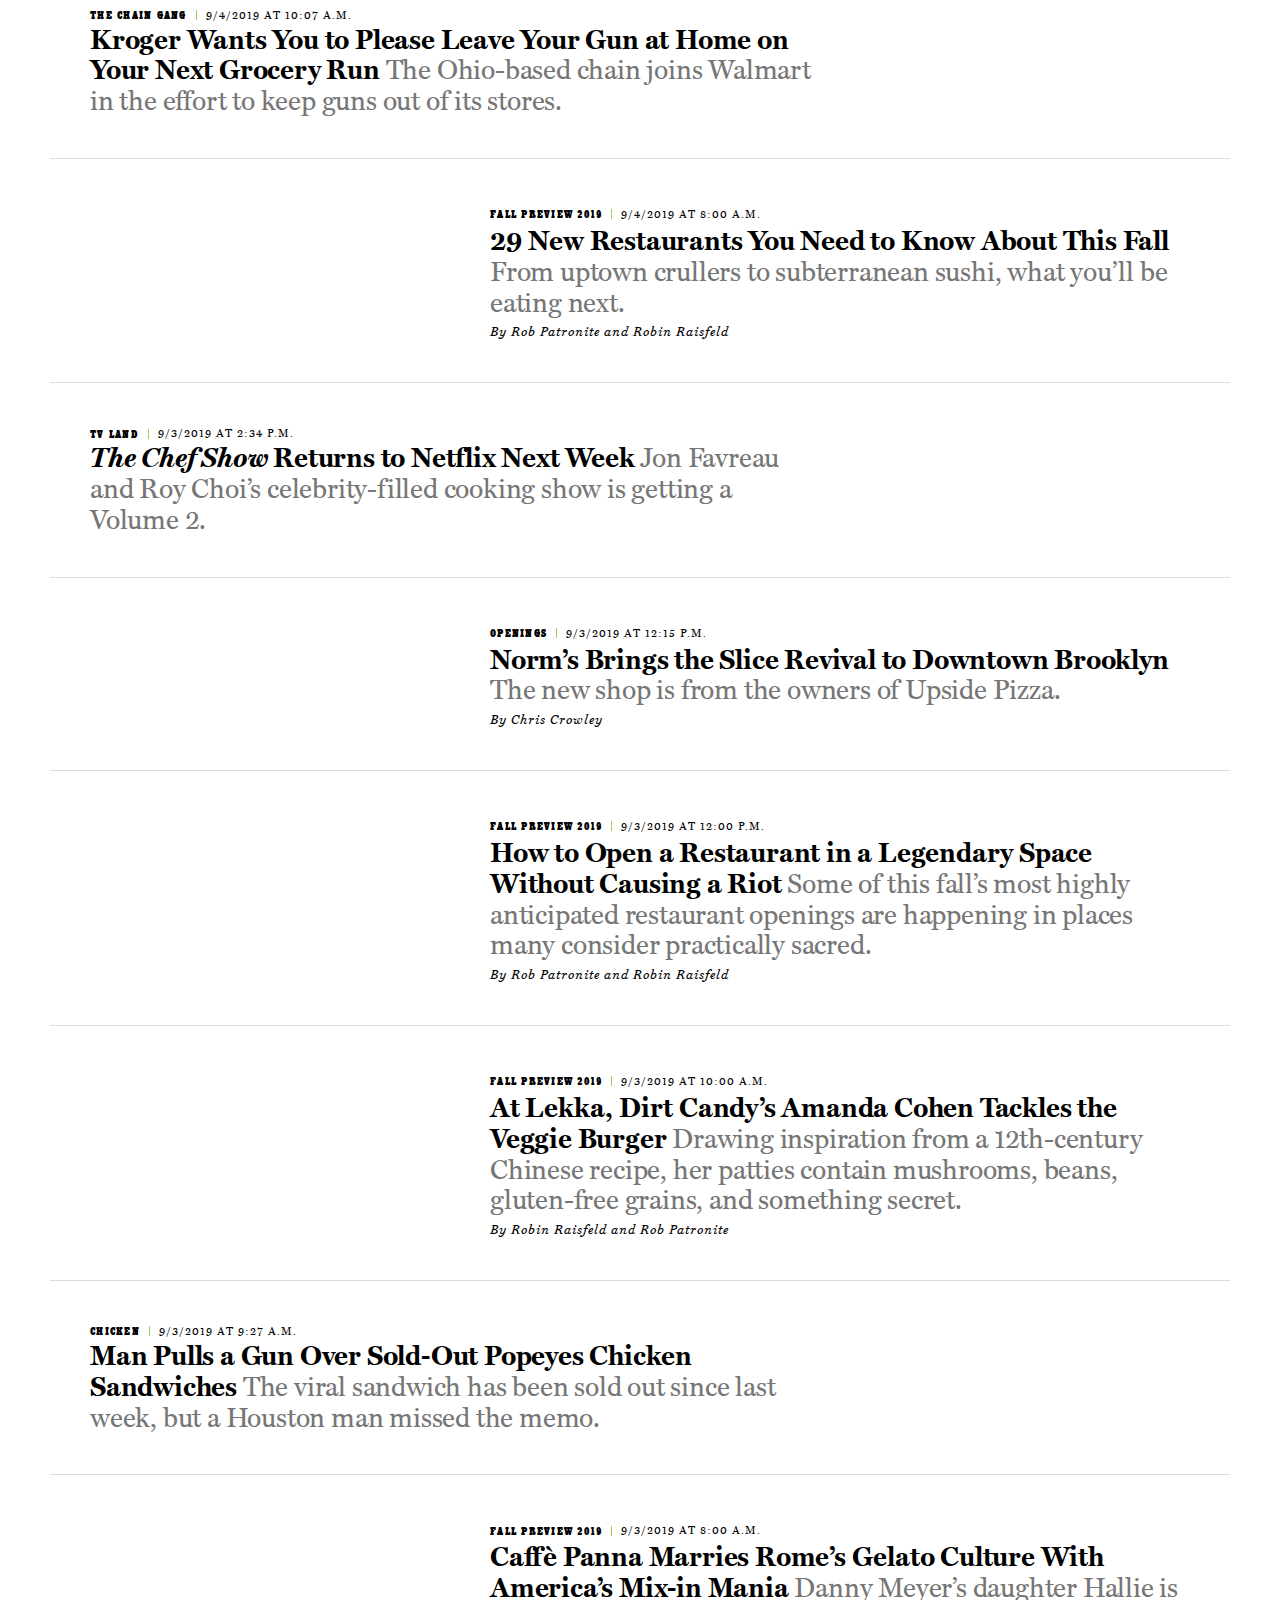
==== commit 68f37369: "wip" ====
--- a/grub_street_ritam/index.htm
+++ b/grub_street_ritam/index.htm
@@ -12,7 +12,7 @@
     window._nymGtmPage = window._nymGtmPage || {};
     window._nymGtmPage.pageUri = 'www.grubstreet.com/_pages/ck0706uxd007wzgy63p886c4f@published';
     window._nymGtmPage.authors = 'Chris Crowley';
-    window._nymGtmPage.headline = 'Little Brother’s Phonte Wouldn’t Trust Himself With Biscoff Butter';
+    window._nymGtmPage.headline = 'Ritam Mehta Is Assassinated By A Blooming Onion';
     window._nymGtmPage.publishDate = '2019-09-06';
     window._nymGtmPage.contentChannel = 'all';
     window._nymGtmPage.tags = 'the grub street diet, phonte, little brother, new york city, top story, music';
@@ -43,7 +43,6 @@
 
       <!-- data-uri="www.grubstreet.com/_components/meta-image/instances/ck0706uxt0081zgy6ru1lbzon@published" -->
     <meta property="og:image" content="https://i.imgur.com/uqrBZdn.jpg">
-    <meta name="twitter:card" content="summary_large_image">
 
       <!-- data-uri="www.grubstreet.com/_components/clay-meta-keywords/instances/ck0706uxu0082zgy6ms31utu9@published" -->
     <meta property="article:tag" content="the grub street diet, phonte, little brother, new york city, top story, music">
@@ -57,15 +56,6 @@
       <!-- data-uri="www.grubstreet.com/_components/amp-relay/instances/ck0706uxy0084zgy605zg2x2w@published" -->
         <link rel="amphtml" href="http://www.grubstreet.com/amp/2019/09/little-brother-phonte-grub-street-diet.html">
 
-      <!-- data-uri="www.grubstreet.com/_components/memo-pixel/instances/ck0706uxz0085zgy6cwtb4hz8@published" -->
-    <script>
-        __memo_config = {
-            pid: '5c76b6be8305fc75e7ee8ca5',
-            url: 'http://www.grubstreet.com/2019/09/little-brother-phonte-grub-street-diet.html', // must always be the same once set
-            channels: ['All'], // content from article channel
-            ignore_errors: false
-        };
-    </script>
 
     <!-- data-editable-end -->
     <!-- data-editable="headLayout" -->
@@ -6597,7 +6587,7 @@
                     <a href="http://www.grubstreet.com/tags/the-grub-street-diet/" class="deepscroll-rubric visible">the grub street diet</a>
                     <span class="deepscroll-rubric-sponsored"></span>
                     <div class="vertical-divider" id="deepscroll_center_divider"></div>
-                    <div class="deepscroll-headline">Little Brother’s Phonte Wouldn’t Trust Himself With Biscoff Butter</div>
+                    <div class="deepscroll-headline">Ritam Mehta Is Assassinated By A Blooming Onion</div>
                 </div>
 
                 <div class="deepscroll-right">
@@ -6707,7 +6697,7 @@
     <section class="middle" data-editable="middle" data-track-zone="middle"></section>
     <section class="splash-header" data-editable="splashHeader" data-track-zone="splash-header"></section>
     <section class="wrapper">
-      <section class="main" data-editable="main" data-track-zone="main">  <article role="main" data-track-type="article-detail" data-uri="www.grubstreet.com/_components/article/instances/ck0706uyz008hzgy68fd2fr4h@published" class="article feature" itemscope="" itemtype="http://schema.org/Article" data-content-channel="All" data-crosspost="vulture" data-type="Column" data-syndication="original" data-headline="Little Brother’s Phonte Wouldn’t Trust Himself With Biscoff Butter" data-authors="Chris Crowley" data-publish-date="2019-09-06" data-tags="the grub street diet, phonte, little brother, new york city, top story, music" data-issue-date="">
+      <section class="main" data-editable="main" data-track-zone="main">  <article role="main" data-track-type="article-detail" data-uri="www.grubstreet.com/_components/article/instances/ck0706uyz008hzgy68fd2fr4h@published" class="article feature" itemscope="" itemtype="http://schema.org/Article" data-content-channel="All" data-crosspost="vulture" data-type="Column" data-syndication="original" data-headline="Ritam Mehta Is Assassinated By A Blooming Onion" data-authors="Chris Crowley" data-publish-date="2019-09-06" data-tags="the grub street diet, phonte, little brother, new york city, top story, music" data-issue-date="">
   <meta itemprop="url" content="http://www.grubstreet.com/2019/09/little-brother-phonte-grub-street-diet.html">
   <meta itemprop="mainEntityOfPage" content="http://www.grubstreet.com/2019/09/little-brother-phonte-grub-street-diet.html">
   <meta itemprop="articleSection" content="All">
@@ -6766,8 +6756,8 @@
           <picture> <source media="(min-resolution: 192dpi) and (min-width: 1180px), (-webkit-min-device-pixel-ratio: 2) and (min-width: 1180px)" srcset="https://i.imgur.com/uqrBZdn.jpg 2x"> <source media="(min-width: 1180px) " srcset="https://i.imgur.com/uqrBZdn.jpg"> <source media="(min-resolution: 192dpi) and (min-width: 768px), (-webkit-min-device-pixel-ratio: 2) and (min-width: 768px)" srcset="https://i.imgur.com/uqrBZdn.jpg 2x"> <source media="(min-width: 768px)" srcset="https://i.imgur.com/uqrBZdn.jpg"> <source media="(min-resolution: 192dpi), (-webkit-min-device-pixel-ratio: 2)" srcset="https://i.imgur.com/uqrBZdn.jpg"> <img src="./The Grub Street Diet of Little Brother’s Phonte_files/phonte-grub-diet-1.w700.h700.jpg" class="lede-image image-zoom" data-src="https://i.imgur.com/uqrBZdn.jpg" data-content-img="" alt=""> </picture>
             <div class="lede-image-data">
               <div class="attribution">
-                  Ritam at <a href="http://frankieandjohnnies.com/frankie-and-johnnie-s-menus.html">El Born</a>.
-                <span class="credit">Photo: Christian Rodriguez</span>
+                  Ritam at El Born</a>.
+                <span class="credit">Photo: Daniel Sharp</span>
               </div>
             </div>
       </div>
@@ -7015,21 +7005,7 @@
 
 
   </section>
-  <script type="application/ld+json">
-  {
-  "@context": "http://schema.org",
-  "@type": "Article",
-  "headline": "Little Brother’s Phonte Wouldn’t Trust Himself With Biscoff Butter",
-  "url": "http://www.grubstreet.com/2019/09/little-brother-phonte-grub-street-diet.html",
-  "thumbnailUrl": "https://i.imgur.com/uqrBZdn.jpg",
-  "datePublished": "2019-09-06T06:00:25.246-04:00",
-  "image":{"@type":"ImageObject","url":"https://i.imgur.com/uqrBZdn.jpg","width":"1200","height":"630"},
-  "publisher":{"@type":"Organization","name":"Grub Street","sameAs":"http://www.grubstreet.com","logo":{"@type":"ImageObject","url":"http://www.grubstreet.com/media/sites/grubstreet/logo.w600.h60.png","height":"60","width":"600"}},
-  "articleSection": "All",
-  "author": [{"@type":"Person","name":"Chris Crowley"}],
-  "keywords": ["the grub street diet","phonte","little brother","new york city","top story","music"]
-  }
-  </script>
+
 <div class="image-zoom-stage"><div class="image-zoom-overlay"></div><img class="image-zoom-container" style="transform: scale(1) translate(0px, 0px)"></div></article>
 
   <section data-uri="www.grubstreet.com/_components/prev-next/instances/ck0706uy30086zgy62x2l8dow@published" class="prev-next">
@@ -7099,10 +7075,10 @@
             </span>
           </a>
         </li>
-        <li class="most-popular-item" data-track-type="article-link" data-track-component-name="most-popular" data-track-page-uri="www.grubstreet.com/_pages/ck0706uxd007wzgy63p886c4f@published" data-track-authors="Chris Crowley" data-track-headline="Little Brother’s Phonte Wouldn’t Trust Himself With Biscoff Butter" data-track-index="4" data-track-component-title="Most Viewed Stories">
+        <li class="most-popular-item" data-track-type="article-link" data-track-component-name="most-popular" data-track-page-uri="www.grubstreet.com/_pages/ck0706uxd007wzgy63p886c4f@published" data-track-authors="Chris Crowley" data-track-headline="Ritam Mehta Is Assassinated By A Blooming Onion" data-track-index="4" data-track-component-title="Most Viewed Stories">
           <a href="http://www.grubstreet.com/2019/09/little-brother-phonte-grub-street-diet.html" class="most-popular-item-link">
             <span class="article-headline">
-              <span class="headline-text">Little Brother’s Phonte Wouldn’t Trust Himself With Biscoff Butter</span>
+              <span class="headline-text">Ritam Mehta Is Assassinated By A Blooming Onion</span>
             </span>
           </a>
         </li>
@@ -8099,7 +8075,7 @@
     </a>
 
 
-    <a href="http://www.grubstreet.com/2019/09/little-brother-phonte-grub-street-diet.html" class="result horizontal featured" aria-label="Little Brother’s Phonte Wouldn’t Trust Himself With Biscoff Butter" data-link-text="Little Brother’s Phonte Wouldn’t Trust Himself With Biscoff Butter" data-track-type="article-link" data-track-component-name="latest-news" data-track-page-uri="www.grubstreet.com/_pages/ck0706uxd007wzgy63p886c4f@published" data-track-headline="Little Brother’s Phonte Wouldn’t Trust Himself With Biscoff Butter" data-track-index="4" data-track-component-title="The Latest">
+    <a href="http://www.grubstreet.com/2019/09/little-brother-phonte-grub-street-diet.html" class="result horizontal featured" aria-label="Ritam Mehta Is Assassinated By A Blooming Onion" data-link-text="Ritam Mehta Is Assassinated By A Blooming Onion" data-track-type="article-link" data-track-component-name="latest-news" data-track-page-uri="www.grubstreet.com/_pages/ck0706uxd007wzgy63p886c4f@published" data-track-headline="Ritam Mehta Is Assassinated By A Blooming Onion" data-track-index="4" data-track-component-title="The Latest">
       <div class="latest-article">
         <div class="rubric-wrapper">
             <span class="rubric">the grub street diet</span>
